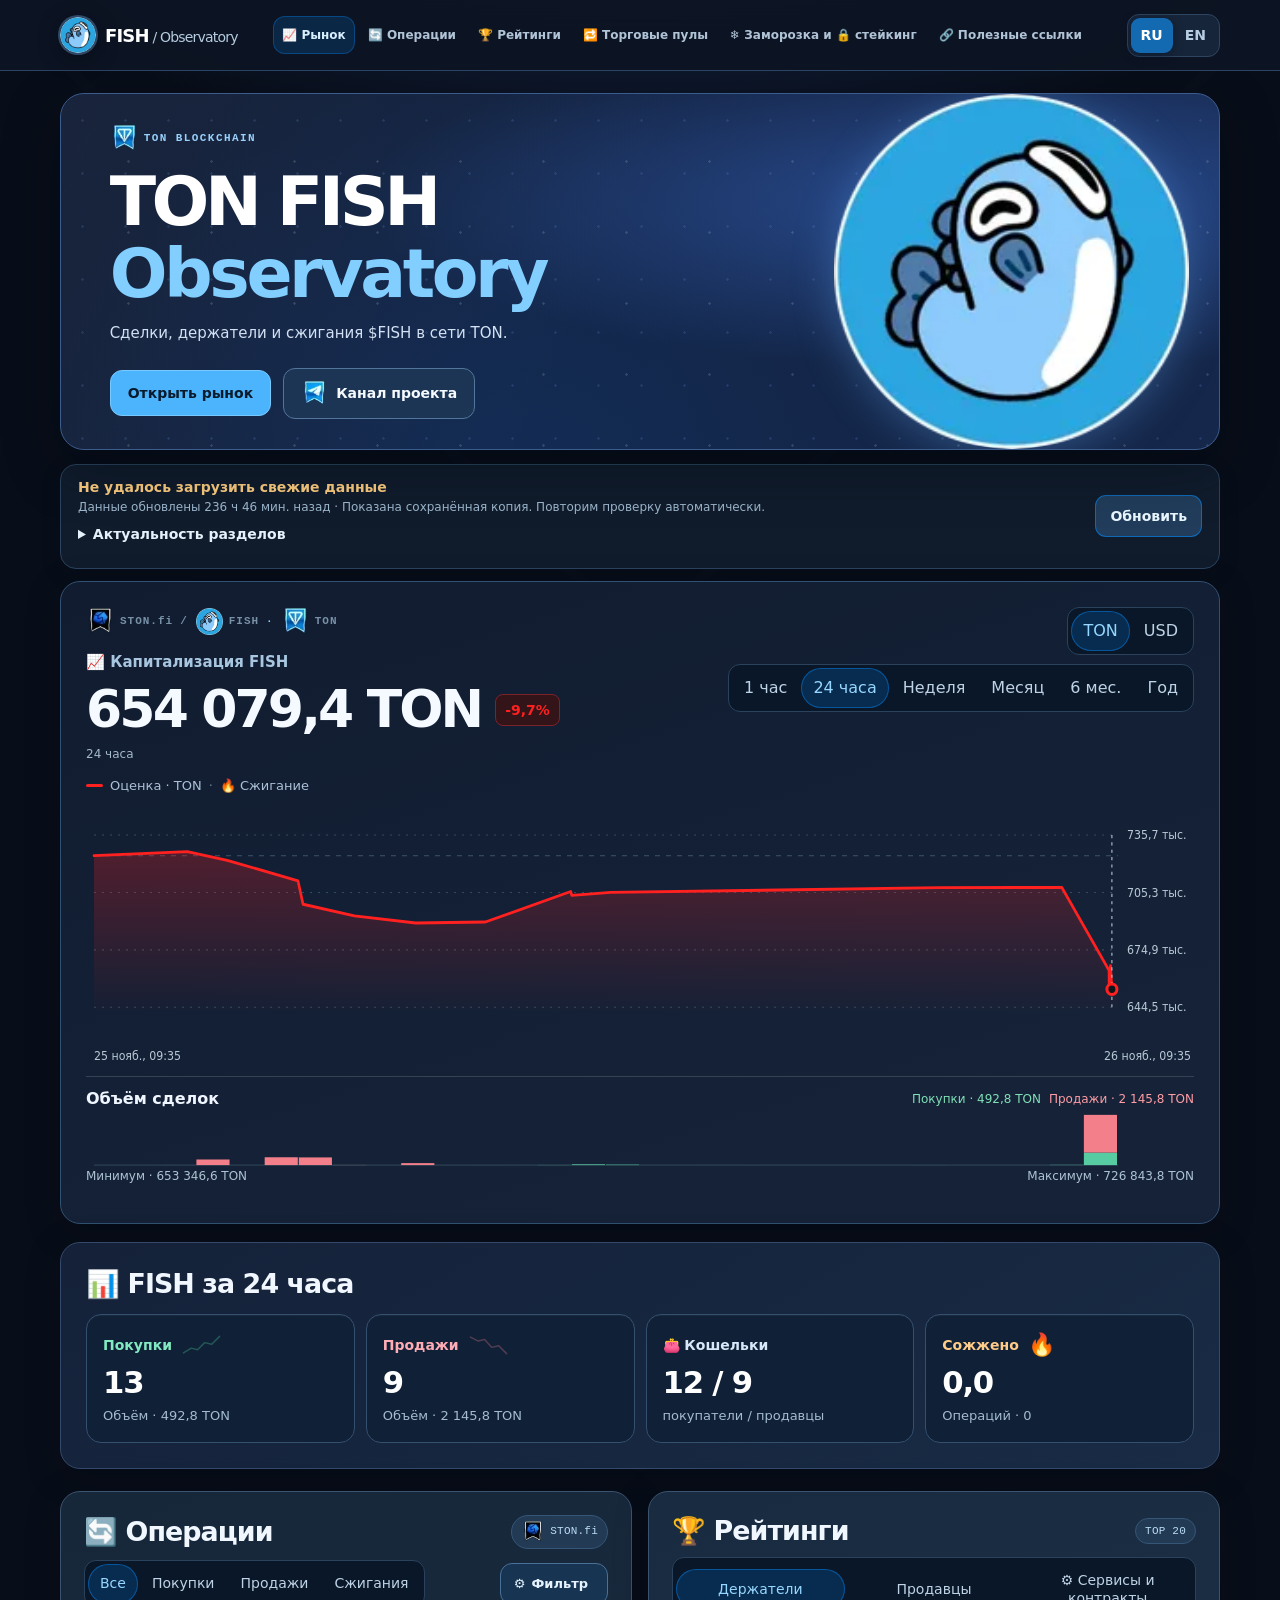
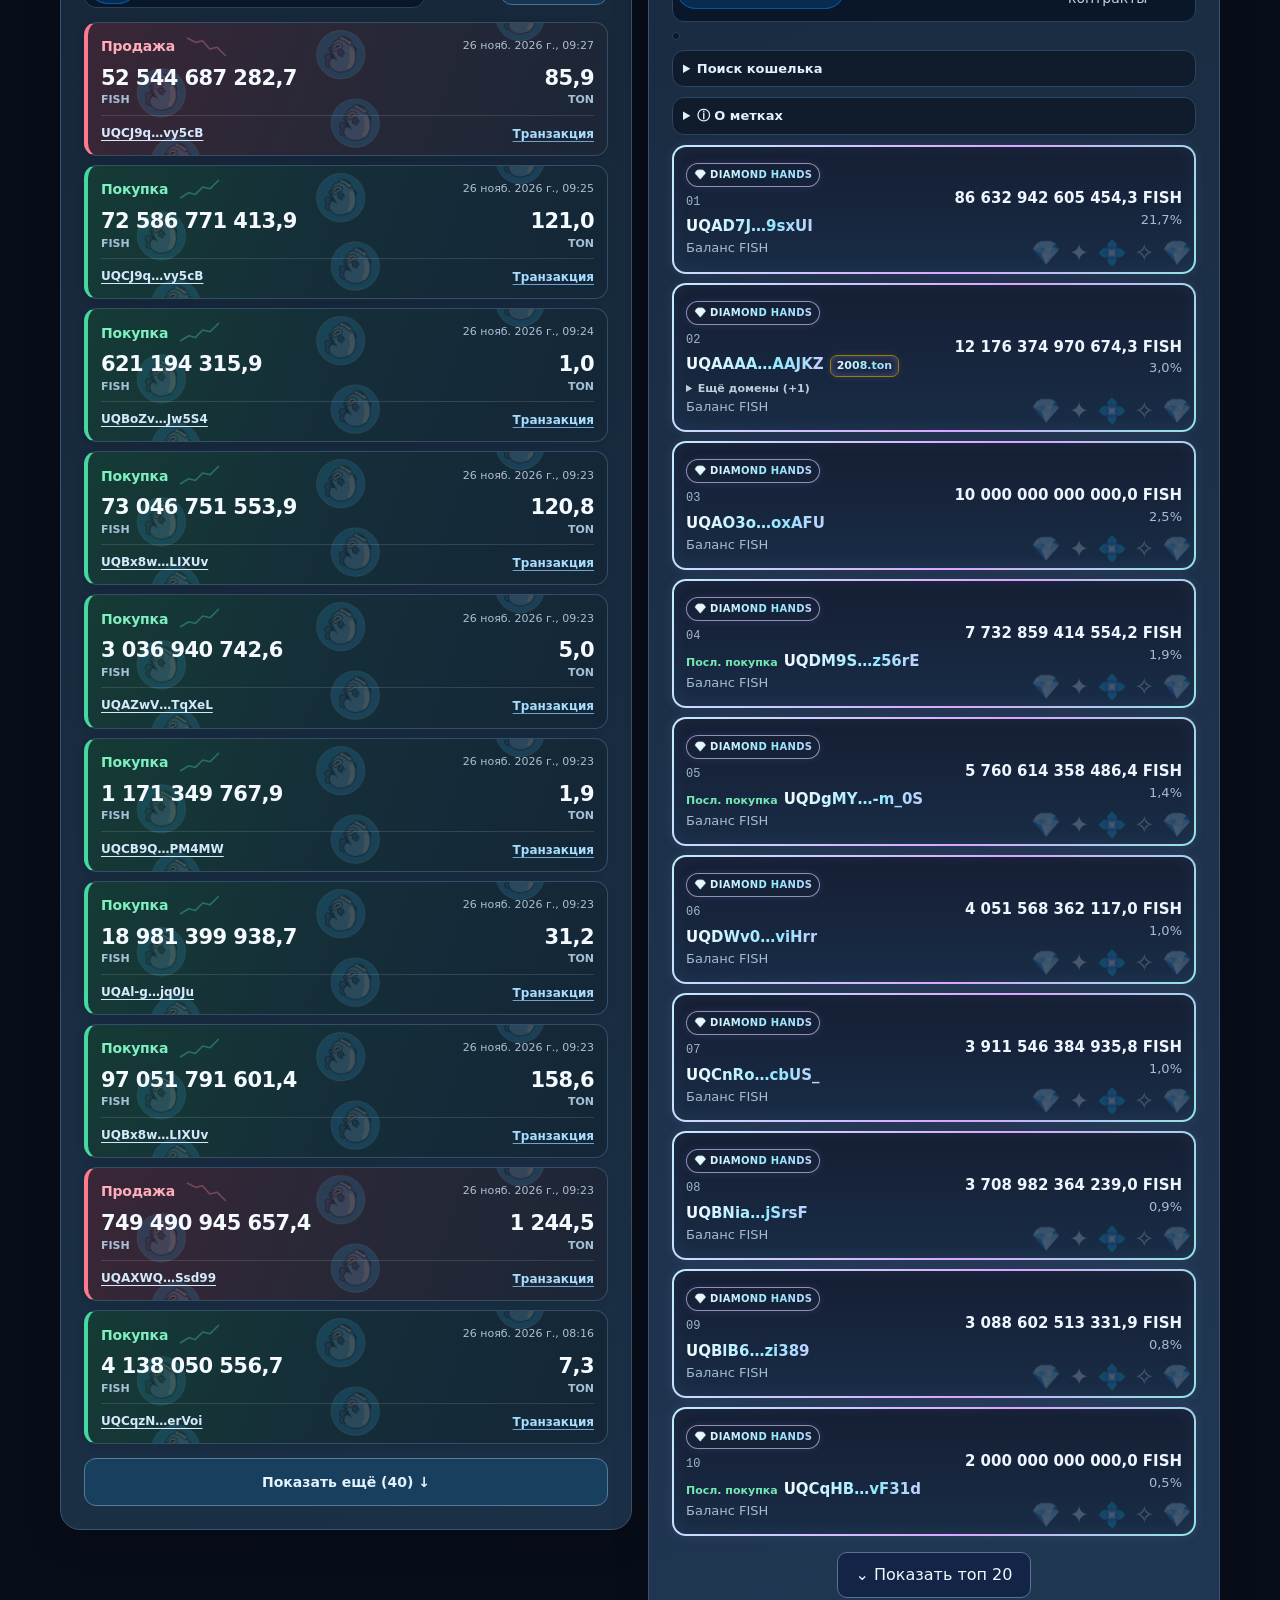
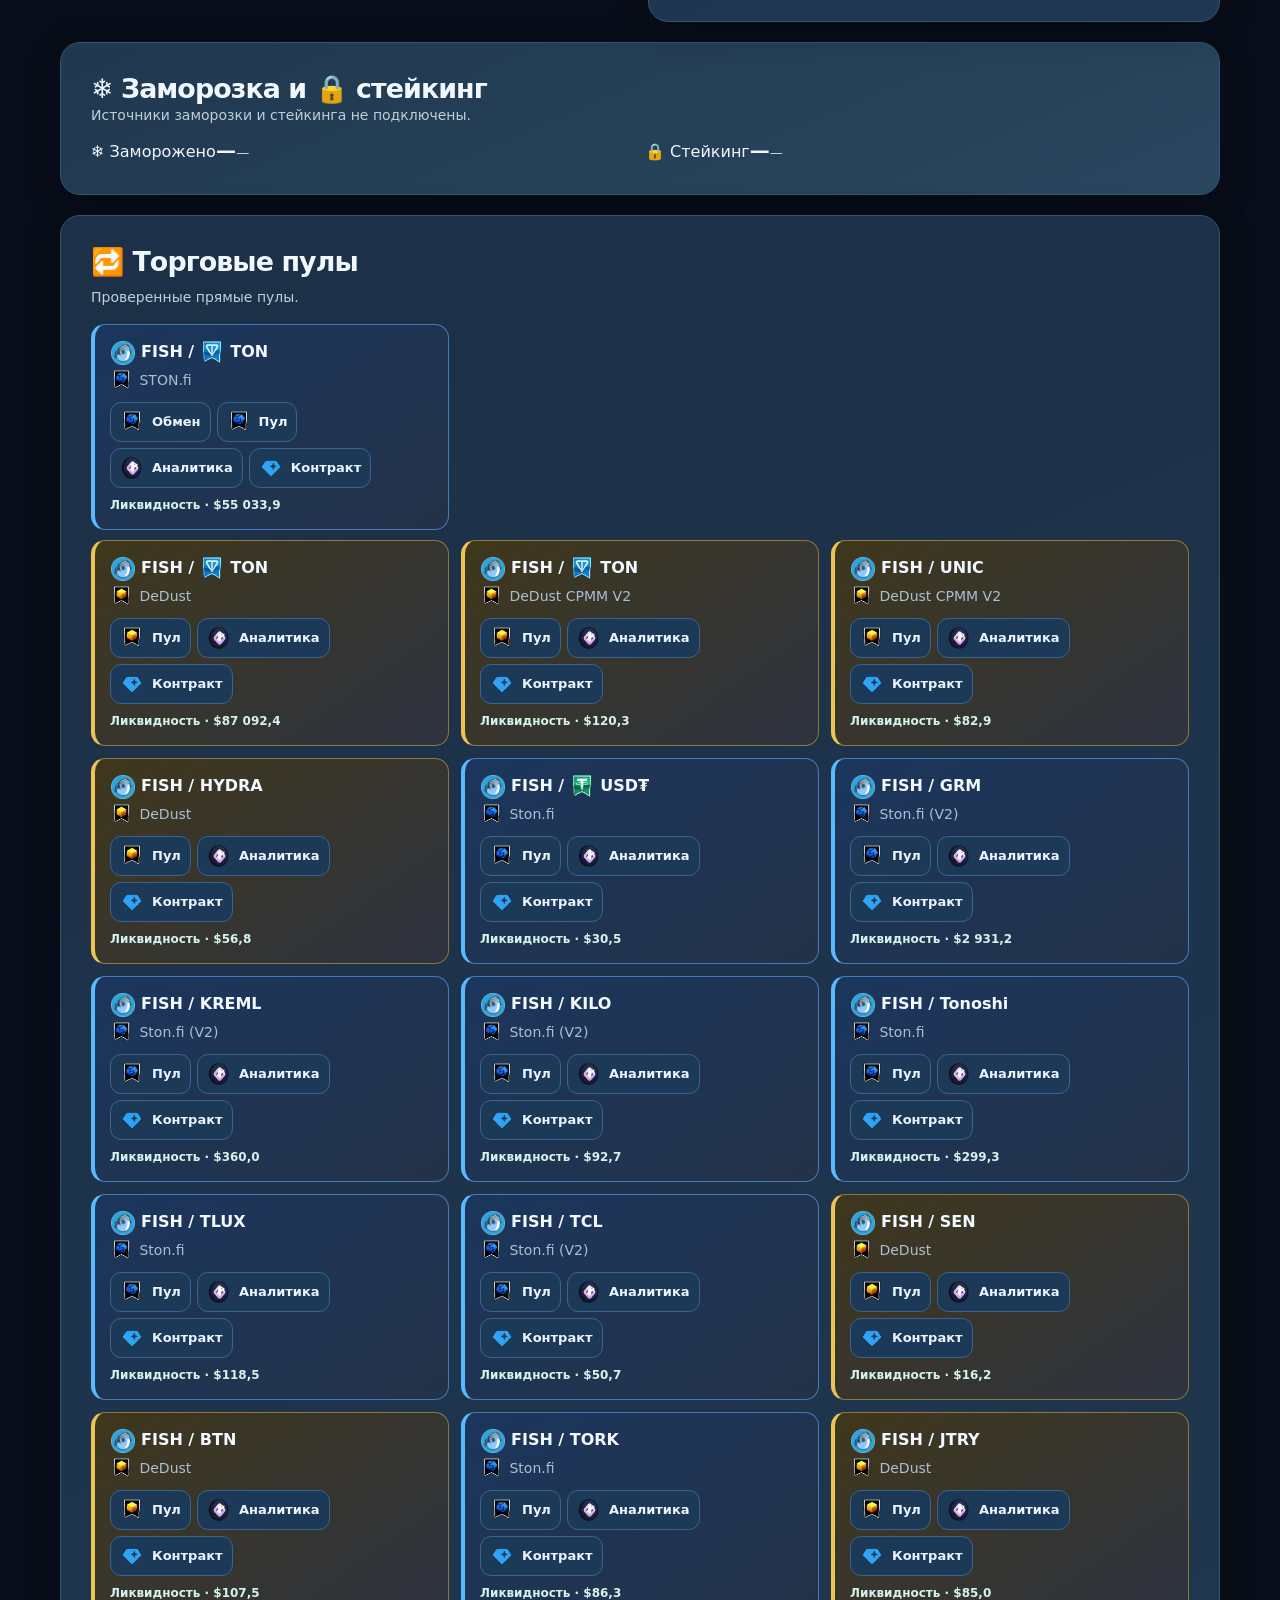
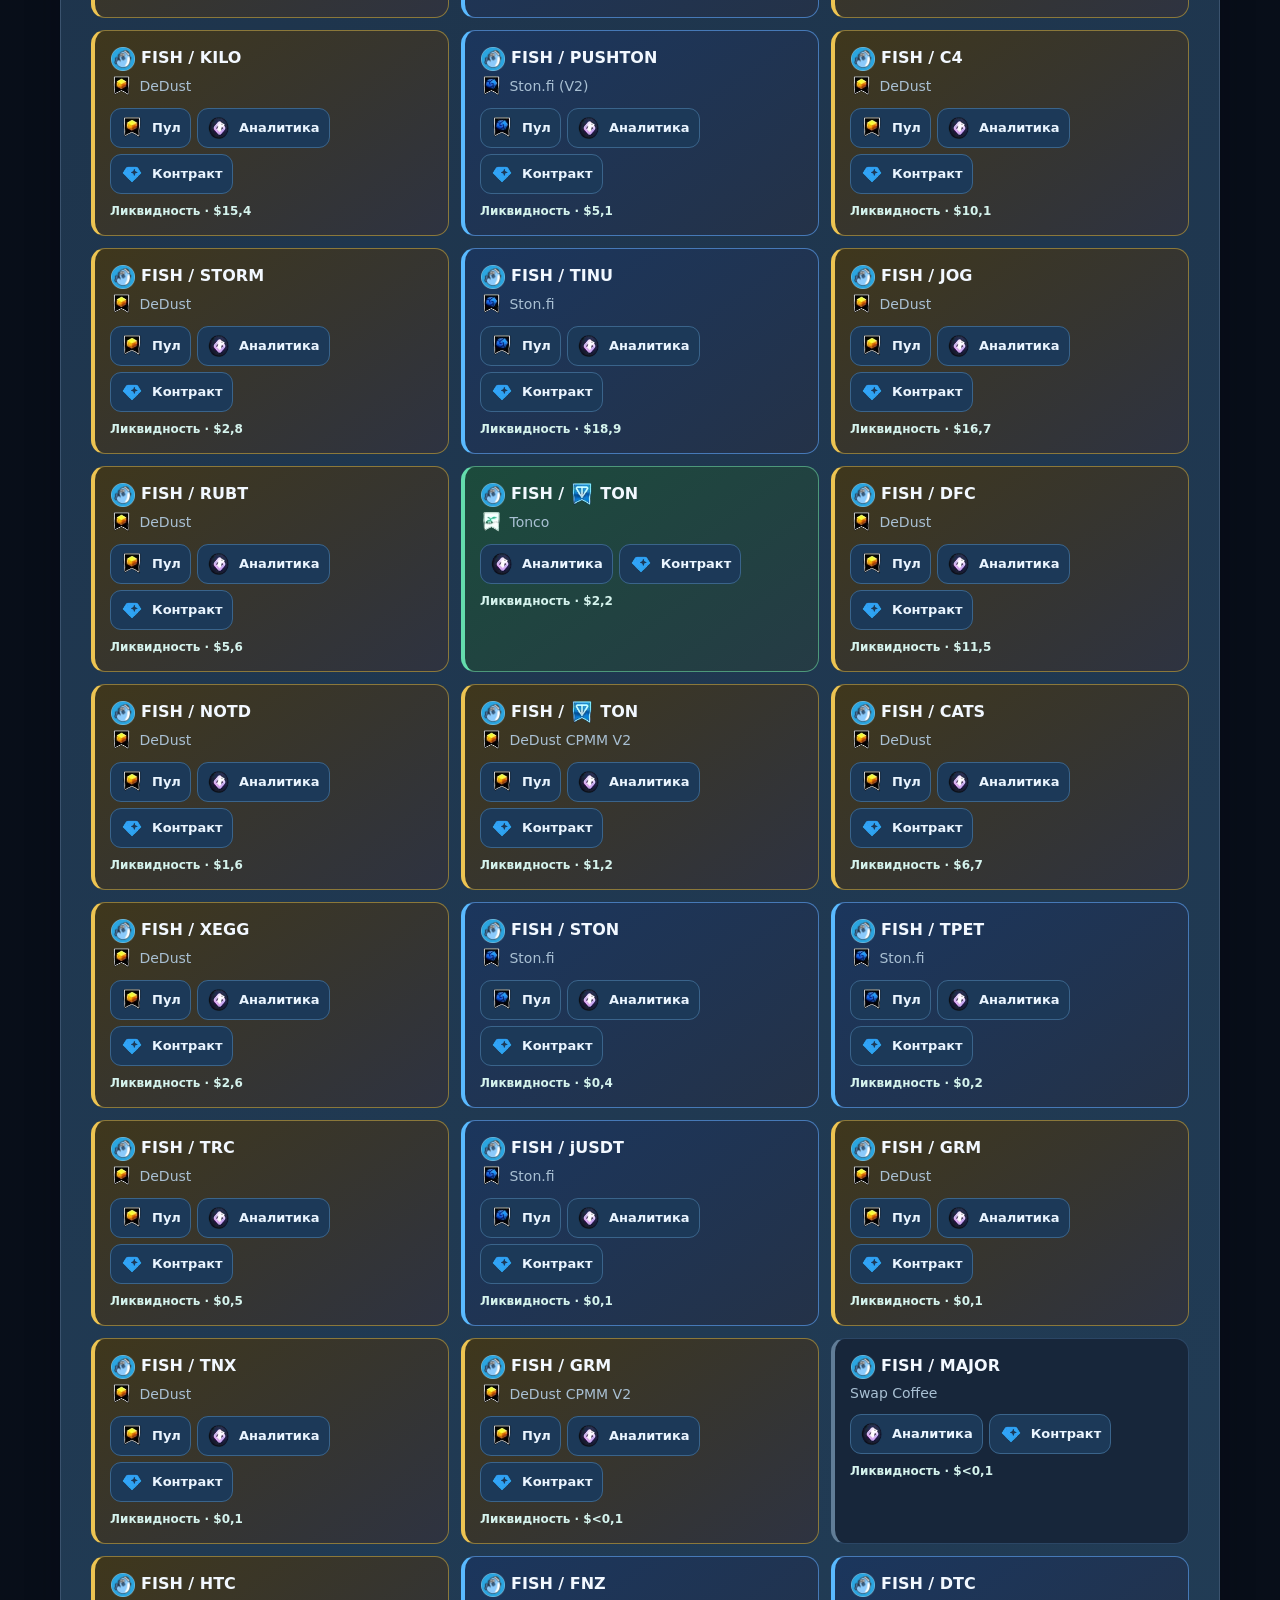
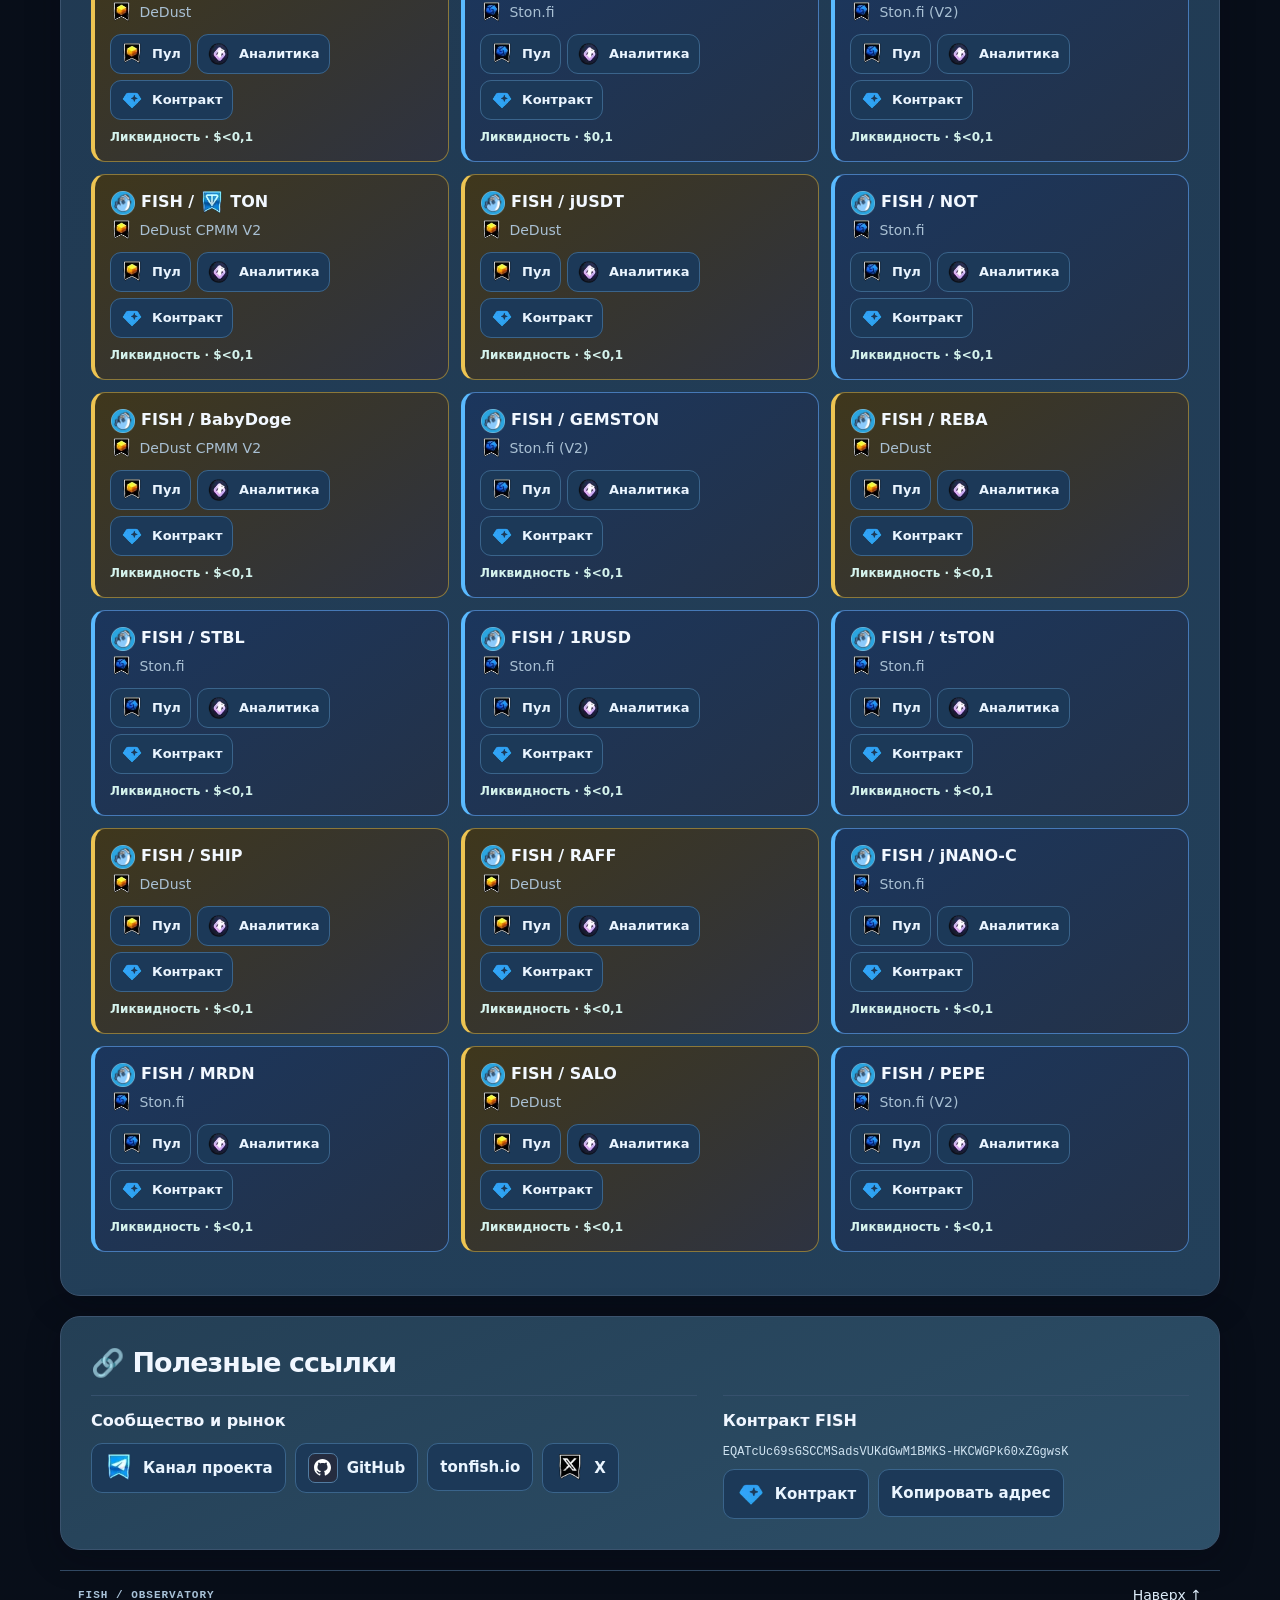
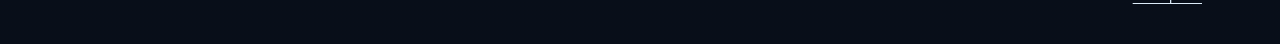
==== index.html @ e078487d "Refresh FISH snapshot" ====
<!doctype html>
<html lang="ru"><head>
<meta charset="utf-8"><meta name="viewport" content="width=device-width,initial-scale=1">
<meta name="theme-color" content="#070d21"><meta name="description" content="FISH Observatory — сделки STON.fi, держатели и подтверждённые сжигания FISH в сети TON.">
<title>TON FISH Observatory</title><style>:root{color-scheme:light;--ink:#101721;--muted:#536372;--paper:#f8fafc;--line:#cbd5df;--blue:#30a1f5;--link:#075d9b;--night:#090b0e;--graphite:#10151c;--green:#1e6b51;--red:#df0000;--orange:#975019;font:16px/1.5 system-ui,-apple-system,BlinkMacSystemFont,"Segoe UI",sans-serif;color:var(--ink);background:var(--night)}
*{box-sizing:border-box}
[hidden]{display:none!important}
html{scroll-behavior:smooth;scroll-padding-top:82px}
body{margin:0;background:var(--night)}
.wrap{width:min(1220px,calc(100% - 64px));margin-inline:auto}
h1,h2,h3,p{margin:0}
a{color:var(--link);text-underline-offset:3px}
a:hover{text-decoration:underline}
button{font:inherit;color:inherit;cursor:pointer}
a:focus-visible,button:focus-visible,summary:focus-visible,#plot svg:focus-visible{outline:3px solid #5692db;outline-offset:2px}
header{position:sticky;top:0;z-index:5;background:#090b0ef5;border-bottom:1px solid #283541;color:#f5f8fc}
.nav,.brand,nav,.langs,.tabs,.smallTabs,.introLinks,.eyebrow,.sectionHeading,.chartCaption,footer,.graphTop{display:flex;align-items:center}
.nav{min-height:65px;gap:20px;justify-content:space-between}
.brand{gap:9px;color:#fff;text-decoration:none}
.brand svg{width:36px;height:36px}
.brand strong{font-size:19px;letter-spacing:-.055em}
.brand span{font-weight:500;color:#c3cbd5}
.brand:hover{text-decoration:none}
nav{gap:5px}
nav a,.langs button{font-size:14px;font-weight:650}
nav a{color:#b4c0ce;padding:9px 11px;text-decoration:none;border-radius:8px}
nav a.on,nav a:hover{color:white;background:#203347;text-decoration:none}
.langs,.tabs,.smallTabs{background:#e5edf4;border-radius:10px;padding:3px;gap:2px;width:fit-content;max-width:100%;flex-wrap:wrap}
.langs button,.tabs button,.smallTabs button{border:none;padding:7px 10px;background:transparent;color:#364c61;border-radius:7px;line-height:1.35}
.langs .on,.tabs .on,.smallTabs .on{background:#114c79;color:white}
.hero{margin:20px 0 16px;position:relative;isolation:isolate;overflow:hidden;display:flex;align-items:center;min-height:192px;border-radius:20px;border:1px solid #293746;background:radial-gradient(ellipse at 88% 70%,#153650 0%,transparent 53%),#0b0d10;color:#fff}
.herotext{position:relative;z-index:1;padding:27px clamp(20px,3vw,44px);max-width:66%}
.eyebrow,.tag,footer>span{font-family:ui-monospace,Consolas,monospace;font-size:11px;font-weight:650;letter-spacing:.09em}
.eyebrow{gap:8px}
.eyebrow i{width:7px;height:7px;background:#468ec6;border-radius:50%}
.hero .eyebrow{color:#b9c9d9}
.hero .eyebrow i{background:var(--blue)}
h1{font-size:clamp(38px,4.6vw,68px);letter-spacing:-.07em;line-height:1.05;margin:7px 0 8px}
h1 em{font-family:Georgia,"Times New Roman",serif;font-weight:normal;letter-spacing:-.055em;color:#a1d6ff}
.hero p{color:#c9d5e1;font-size:15px}
.heroArt{position:absolute;inset:0 0 0 auto;width:41%;display:grid;align-items:center;pointer-events:none}
.heroArt svg{width:100%;height:100%;max-height:250px}
.introLinks{margin-top:17px;gap:10px}
.introLinks a,.more{border:1px solid #9daebf;border-radius:8px;padding:7px 12px;text-decoration:none;font-weight:650;font-size:14px}
.introLinks a{color:#f0f6ff;border-color:#536779}
.introLinks a:first-child{color:#081624;background:var(--blue);border-color:var(--blue)}
.introLinks a:hover,.more:hover{box-shadow:inset 0 0 0 1px currentColor}
.panel{background:var(--paper);border:1px solid var(--line);border-radius:17px;padding:clamp(16px,2vw,25px);min-width:0}
.graphTop,.sectionHeading,footer{justify-content:space-between;gap:12px}
.graphTop{align-items:flex-start}
.graph .eyebrow{color:#b6c8d9}
.graph .eyebrow span{color:#7891a7}
.graph h2{font-weight:550;color:var(--muted);font-size:16px;margin-top:12px}
.price{font-size:clamp(27px,3.2vw,44px);line-height:1.12;letter-spacing:-.05em;font-variant-numeric:tabular-nums;font-weight:730}
.chartCaption{font-size:13px;color:var(--muted);gap:7px;margin-top:13px}
.lineKey{width:17px;height:3px;border-radius:3px;background:var(--blue)}
.sep{color:#6f8196}
#plot{margin:6px 0;min-height:183px}
#plot svg{width:100%;height:183px;display:block;touch-action:pan-y}
#plot text{font:11px system-ui,sans-serif;fill:#b6c6d6}
.marker{cursor:pointer}
.marker:focus{outline:2px solid var(--orange)}
#readout{font-size:14px;font-variant-numeric:tabular-nums;min-height:24px;color:var(--ink)}
.note,.description,.resources p{font-size:14px;color:var(--muted);overflow-wrap:anywhere}
.note{font-size:12px}
.description{margin:8px 0}
.summary{margin:18px 0 22px}
.summary h2,.panel h2:not(.graph h2){font-size:clamp(20px,2.1vw,27px);letter-spacing:-.045em;line-height:1.2}
.summary .sectionHeading{margin-bottom:9px}
.tag{color:#3e5061;background:#e2ebf4;border-radius:20px;padding:4px 9px;white-space:nowrap;font-weight:500;letter-spacing:.02em}
#stats{display:grid;grid-template-columns:repeat(4,minmax(0,1fr));gap:10px}
.stat{background:var(--paper);border:1px solid var(--line);border-radius:13px;padding:13px 15px;min-width:0}
.stat b,.stat small,.stat span{display:block}
.stat b{font-size:clamp(20px,2.1vw,31px);line-height:1.3;font-variant-numeric:tabular-nums;overflow-wrap:anywhere;letter-spacing:-.04em}
.stat small{font-size:13px;color:var(--muted)}
.stat span{font-size:14px;font-weight:670}
.buy{color:var(--green)}
.sell{color:var(--red)}
.burn{color:var(--orange)}
.columns{display:grid;grid-template-columns:1fr 1fr;gap:16px;align-items:start}
.columns .tabs{margin:10px 0}
.columns .tabs button,.smallTabs button{font-size:14px}
.smallTabs:not(:empty){margin-bottom:8px}
#feedNote,#rankNote{margin-bottom:8px}
.row{display:grid;grid-template-columns:minmax(0,1fr) auto;gap:10px;border-top:1px solid #dce3eb;padding:10px 0;align-items:center}
.row>div{min-width:0}
.row>div:last-child{text-align:right}
.row b,.row small{display:block;font-variant-numeric:tabular-nums}
.row small{color:var(--muted);font-size:13px}
.row a{overflow-wrap:anywhere}
.row b{font-size:15px;line-height:1.45}
.row .badge{display:inline-block;padding:1px 6px;font-size:12px;border-radius:5px;margin-right:6px}
.badge.buy{background:#e0f3e8}
.badge.sell{background:var(--red);color:white}
.badge.burn{background:#ffead4}
.position{color:var(--muted);font:12px ui-monospace,monospace;margin-right:8px}
.empty{padding:16px 0;color:var(--muted)}
.more{background:#eaf1f7;color:#144b72}
.more[hidden]{display:none}
#more{margin-top:8px;width:100%}
.resources{margin:20px 0}
.resourcesGrid{display:grid;grid-template-columns:1.15fr 1.2fr 1fr;gap:24px;margin-top:16px}
.resources h3{font-size:16px;margin-bottom:6px}
.resourceList{display:flex;gap:8px 13px;flex-wrap:wrap}
.resourceList,.contract{margin-top:8px;font-size:14px}
.contract{display:block;overflow-wrap:anywhere;font-family:ui-monospace,monospace;margin-bottom:10px}
.resourcesGrid article{min-width:0}
summary{cursor:pointer;font-weight:600}
footer{padding:16px 0 25px}
footer a{font-size:14px}
@media(max-width:800px){.wrap{width:calc(100% - 28px)}
.nav{display:grid;grid-template-columns:1fr auto;gap:0;padding-top:6px}
.langs{grid-column:2;grid-row:1}
.brand{grid-column:1;grid-row:1}
nav{grid-column:1/-1;justify-content:space-between;gap:0}
nav a{padding:7px 5px;font-size:13px}
html{scroll-padding-top:98px}
.columns{grid-template-columns:1fr}
.heroArt{width:35%;opacity:.82}
.herotext{max-width:73%;padding:19px}
.hero{min-height:180px}
.graphTop{flex-wrap:wrap}
.resourcesGrid{grid-template-columns:1fr 1fr}

#stats{grid-template-columns:repeat(2,minmax(0,1fr))}}
@media(max-width:500px){.wrap{width:calc(100% - 20px)}
.hero{margin-top:10px}
.herotext{max-width:100%;padding:16px}
.heroArt{width:35%;inset:auto 0 0 auto;height:78px}
.hero p{max-width:96%;font-size:14px}
.introLinks{max-width:76%;gap:6px;flex-wrap:wrap}
.introLinks a{font-size:13px;padding:6px 8px}
.graphTop{gap:10px}
.tabs button{padding:6px 8px}
.stat{padding:10px}
.stat small{font-size:12px}
.row{gap:3px}
.row b{font-size:14px}
.row small{font-size:12px}
.resourcesGrid{grid-template-columns:1fr;gap:15px}
.resourcesGrid article+article{border-top:1px solid var(--line);padding-top:12px}}
@media(prefers-reduced-motion:reduce){html{scroll-behavior:auto}}

.walletLegend{font-size:13px;color:var(--muted);margin:4px 0}
.walletIdentity{display:inline-flex;align-items:baseline;flex-wrap:wrap;gap:2px 6px;max-width:100%;vertical-align:baseline}
.row .walletAddress{font-weight:700;text-decoration:underline;text-decoration-thickness:1px;text-underline-offset:3px}
.row .walletAddress.buy,.walletRole.buy{color:#126042}
.row .walletAddress.sell,.walletRole.sell{color:#df0000}
.row .walletAddress.burn,.walletRole.burn{color:#874305}
.row .walletAddress.neutral{color:#51615c}
.walletRole{font-size:11px;font-weight:600}
:is(.row,.walletResult) .domainBadge{font:600 11px/1.4 system-ui,sans-serif;letter-spacing:0;padding:2px 6px;border-radius:5px;overflow-wrap:anywhere;max-width:100%;display:inline-block}
.domainBadge.digits{color:#482e00;background:linear-gradient(110deg,#ffcc00 12%,#ffe173 34%,#fff9c0 46%,#ffd700 57%,#efb000 84%);background-size:220% 100%;border:1px solid #a37b00;animation:projectGold 4s ease-in-out infinite alternate}
details.domainDetails{display:inline-block;border:0;padding:0;font-size:12px;font-weight:500;width:100%}
details.domainDetails summary{color:var(--muted);font-size:11px}
#rank .position{vertical-align:top}
.onlyBadges{display:flex;align-items:center;gap:7px;font-size:13px;font-weight:600;margin:4px 0 7px;cursor:pointer}
.onlyBadges input{width:16px;height:16px;accent-color:var(--link)}


@keyframes projectGold{from{background-position:0% 50%}
to{background-position:100% 50%}}
@media(prefers-reduced-motion:reduce){.domainBadge.digits{animation:none}}
footer>span{color:#f5f8ff}
footer a{color:#dcebf8}
.price{overflow-wrap:break-word}

/* Make the chart and header dark; financial rows retain their semantic colours. */
.langs,.graph .tabs{background:#202a35}
.langs button,.graph .tabs button{color:#c3cfdb}
.langs .on,.graph .tabs .on{background:var(--blue);color:#071421}
.graph{--ink:#f5f8fc;--muted:#b2c0cd;color:var(--ink);background:var(--graphite);border-color:#283747}
.graph #readout a{color:#86caff}
.graph #plot svg{height:205px}
.brand:hover,.introLinks a:hover{color:#fff}
.introLinks a:first-child:hover{color:#081624}

.wrap{width:min(1180px,calc(100% - 88px))}
.hero{background:linear-gradient(165deg,#080a0d 22%,#10151c 100%)}
.graph,.summary{background:linear-gradient(180deg,#10151c,#152332);border:1px solid #374b5b}
.summary{background:linear-gradient(180deg,#152332,#172b3c);padding:clamp(16px,2vw,25px);border-radius:17px;color:#f4f8ff}
.summary .sectionHeading{margin-bottom:14px}
.stat{background:linear-gradient(145deg,#131d28,#1e3041);border:1px solid #3d5363}
.stat small{color:#b9c8d5}
.stat span.buy,.stat span.sell,.stat span.burn{display:inline-block;border-radius:5px;background:linear-gradient(120deg,#d8e5eb,#c1d4df);padding:1px 6px}
.columns .panel,.resources{--ink:#f3f7fc;--muted:#c1cedb;--link:#a6daff;--line:#435a6a;color:var(--ink);border-color:#3b5264}
.columns .panel{background:linear-gradient(180deg,#172b3c,#1a3b51)}
.columns .tabs,.columns .smallTabs{background:#0e1c29}
.columns .tabs button,.columns .smallTabs button{color:#cbd9e7}
.columns .tabs .on,.columns .smallTabs .on{background:#265a7d;color:#fff}
.row{border-color:#435666}
.position{color:#c1cedb}
.tag{background:#233f54;color:#d1e6f6}
.row .walletIdentity{background:linear-gradient(125deg,#d8e5eb,#c1d4df);border-radius:7px;padding:3px 6px}
.domainDetails summary{color:#354d62!important}
.domainDetails span{color:#223847}
#more,.resourceList>a,.resourceList>button{color:#f3f8ff;background:#15496b;border:1px solid #6289a3}
.resources{background:linear-gradient(180deg,#1a3b51,#20475e);padding:clamp(18px,2.5vw,30px)}
.resourcesGrid{grid-template-columns:1.3fr 1fr;gap:clamp(14px,2vw,26px)}
.resourcesGrid article{border-top:1px solid #7190a3;padding-top:13px}
.resources h3{margin-bottom:10px}
.resourceList{display:grid;grid-template-columns:1fr;gap:7px}
.resourceList>a,.resourceList>button{display:flex;align-items:center;justify-content:space-between;gap:6px;min-height:42px;padding:8px 12px;border-radius:7px;text-align:left;font:650 14px/1.35 system-ui,sans-serif;text-decoration:none;cursor:pointer}
.resourceList>a:hover,.resourceList>button:hover,#more:hover{background:#1b5c82;border-color:#aedfff}
.resources .contract{color:#d1e4f2;margin:6px 0;word-break:break-all}
footer{background:#090c10;border-top:1px solid #405362;padding:14px 18px;margin-bottom:14px;border-radius:8px}
@media(min-width:1000px){.resourcesGrid article:first-child .resourceList{grid-template-columns:repeat(2,minmax(0,1fr))}}
@media(max-width:800px){.wrap{width:calc(100% - 34px)}.resourcesGrid{grid-template-columns:1fr 1fr}}
@media(max-width:500px){.wrap{width:calc(100% - 22px)}.resourcesGrid{grid-template-columns:1fr}.resourcesGrid article+article{border-color:#7190a3}}

/* Draw external-link arrows without relying on a font glyph. */
.resourceList>a::after,.introLinks a[href^="https:"]::after,.row a:not(.walletAddress)::after{content:"";display:inline-block;width:8px;height:8px;flex-shrink:0;margin-left:6px;border-top:1.5px solid currentColor;border-right:1.5px solid currentColor;background:linear-gradient(135deg,transparent 43%,currentColor 46%,currentColor 54%,transparent 57%);vertical-align:1px}

.syncBar{display:flex;align-items:center;justify-content:space-between;gap:14px;margin:0 0 12px;padding:12px 18px;background:#101b27;border:1px solid #374b5b;border-radius:12px;color:#e5f1fb}
.syncBar>div{min-width:0}.syncBar p{font-size:14px;font-weight:650}.syncBar small{display:block;color:#b9c8d5;font-size:12px;overflow-wrap:anywhere}.syncBar .syncWarning{color:#ffcf80}
#refreshData{flex-shrink:0;min-height:42px;padding:8px 14px;border:1px solid #6289a3;border-radius:7px;background:#15496b;color:#f3f8ff;font-weight:650;font-size:14px}#refreshData:hover{background:#1b5c82}#refreshData:disabled{opacity:.65;cursor:wait}
@media(max-width:400px){.syncBar{align-items:flex-start;flex-wrap:wrap;padding:12px 14px}.syncBar>div{flex:1 1 175px}}

/* Market cap: native-currency valuation, with an explicit estimation note. */
.graph .price{font-size:clamp(32px,4.2vw,52px);letter-spacing:-.055em;line-height:1.15}
.graph h2{font-size:15px;margin-top:12px;margin-bottom:7px}
.capHeadline{display:flex;align-items:center;gap:14px;flex-wrap:wrap}
.capChange{font:700 14px/1.3 system-ui,sans-serif;padding:6px 9px;border-radius:8px;font-variant-numeric:tabular-nums;white-space:nowrap}
.capChange:empty{display:none}.capPositive{color:#54edb6;background:#133c32;border:1px solid #24634e}.capNegative{color:#ff2020;background:#321419;border:1px solid #7a242a}
#capPeriod{margin-top:5px;color:#a4b9cb}.graph #plot{min-height:250px;margin:18px 0 8px}.graph #plot svg{height:250px}
.graph #plot text{font:11px system-ui,sans-serif;fill:#b8c9d6}
.capRange{display:flex;justify-content:space-between;gap:8px;flex-wrap:wrap;color:#adc3d3;font-size:12px;font-variant-numeric:tabular-nums;margin:0 0 13px}
.graph #readout{background:#0b1723;border:1px solid #2b4354;padding:10px 12px;border-radius:9px;min-height:43px;font-size:13px;margin-bottom:9px}
.capMethod{font-size:11px;line-height:1.5;color:#9db3c4;border-top:1px solid #2b4354;padding-top:10px;margin-top:10px;max-width:850px}
.graph .chartCaption .lineKey{background:var(--chart-colour,#38dda0)}
@media(max-width:500px){.graph .price{font-size:34px}.capHeadline{gap:8px}.graph .graphTop{gap:15px}.graph .tabs{width:100%;justify-content:space-between}.graph .tabs button{padding:8px 6px;font-size:12px}.graph #plot svg{height:240px}.graph #plot{min-height:240px}.graph #readout{font-size:12px}.capMethod{font-size:11px}}
@media(max-width:360px){.graph .tabs{display:grid;grid-template-columns:repeat(3,minmax(0,1fr));gap:3px}.graph .tabs button{width:100%}}

:root{--blue:#75ccff;--project-art:url("[data-uri]");--night:#070d21}
body{background:radial-gradient(ellipse at 78% 0%,#24347b 0%,#111c49 28%,transparent 55%),#070d21}
header{background:#0a1129f5;border-color:#324576}
.brandMark{width:36px;height:36px;border-radius:50%;background:var(--project-art) center/cover}
.hero{min-height:268px;border-color:#435b9c;background:radial-gradient(ellipse at 78% 50%,#2b4696 0%,#182860 34%,transparent 68%),linear-gradient(112deg,#0d1639,#111c49)}
.hero::before{content:"";position:absolute;inset:0;background-image:radial-gradient(circle,#7eaeff 1px,transparent 1.5px),radial-gradient(circle,#eff7ff 1px,transparent 1.5px);background-size:43px 53px,83px 71px;background-position:0 0,26px 32px;opacity:.24;pointer-events:none}
.heroArt{width:40%;height:100%;background:var(--project-art) center / auto 88% no-repeat;filter:drop-shadow(0 0 20px #60b5ff60);border-radius:50%}
.hero h1 em{color:#89ceff}
.graph{background:linear-gradient(180deg,#101936,#151f43);border-color:#394b80}
.summary{background:linear-gradient(180deg,#182649,#202d55);border-color:#435480}
.columns .panel{background:linear-gradient(180deg,#192847,#1e3659)}
.resources{background:linear-gradient(180deg,#192b4b,#1b345a)}
.graphControls{display:grid;gap:10px;justify-items:end;min-width:0}
.row.trade-buy{border-left:3px solid #4cce9f;padding-left:8px;background:#14564832}
.row.trade-sell{border-left:3px solid #fb6b76;padding-left:8px;background:#7c223532}
.row.trade-burn{border-left:3px solid #e7ae57;padding-left:8px}
@media(max-width:800px){.graphControls{justify-items:start}}
@media(max-width:590px){
 .hero{min-height:210px}.heroArt{width:32%;height:auto;inset:12px 12px auto auto;aspect-ratio:1;opacity:1;background-size:contain}
 .herotext{max-width:76%}.hero h1{font-size:clamp(32px,7.5vw,47px)}.hero h1 em{display:block}
 .hero p{max-width:100%}.introLinks{max-width:100%}.graphControls{width:100%}.graph #currency{display:flex;width:auto}
}

#activity,#wallets,#pools{background:#141b27;border-color:#303a4a}
#activity .row,#wallets .row{background:transparent;border-color:#303a4a;border-left:0;padding-left:0}
#activity .row .walletIdentity,#wallets .row .walletIdentity{background:none;padding:0;column-gap:6px;row-gap:4px}
.columns .walletIdentity .walletAddress{background:none;padding:0}
.columns .row .walletAddress{color:#d6e2f0}
.columns .walletRole.buy,.columns .badge.buy{color:#85e6bc;background:none}
.columns .walletRole.sell,.columns .badge.sell{color:#ff9a9f;background:none}
.columns .walletRole.burn,.columns .badge.burn{color:#f1bd7d;background:none}
.columns .domainDetails summary,.columns .domainDetails span{color:#becbd9!important}
.columns :is(.row,.walletResult) .projectBadges{display:flex;flex-wrap:wrap;gap:5px;width:100%;align-items:center}
.columns :is(.row,.walletResult) .projectBadge{--badge-edge:#53627b;display:inline-flex;align-items:center;gap:4px;padding:2px 6px;border:1px solid var(--badge-edge);border-radius:6px;background:#202939;text-decoration:none;color:#eaf1fb;font:650 11px/1.35 system-ui,sans-serif;min-height:26px;max-width:100%}
.columns :is(.row,.walletResult) .projectBadge:hover{text-decoration:underline}
.columns :is(.row,.walletResult) .projectBadge::after{display:none}
.projectBadge img{display:block;width:18px;height:18px;object-fit:contain;border-radius:3px}
.columns :is(.row,.walletResult) .projectBadge.staking{padding-inline:4px;--badge-edge:#6c93cb}
.columns :is(.row,.walletResult) .projectBadge.vnuk{--badge-edge:#8f606f;color:#ffc8d4}
.columns :is(.row,.walletResult) .projectBadge.author{border-color:transparent;background:linear-gradient(#202939,#202939) padding-box,linear-gradient(105deg,#508eff,#dce5ee,#508eff) border-box;background-size:100% 100%,200% 100%;animation:projectBadgeGlow 5s ease-in-out infinite alternate}
.columns :is(.row,.walletResult) .projectBadge.joystick{--badge-edge:#9164ac}
.columns :is(.row,.walletResult) .projectBadge.phoenix{--badge-edge:#a86a36}
.projectBadge.joystick span,.projectBadge.phoenix span{background:linear-gradient(90deg,var(--badge-color),#ffe182,var(--badge-color));background-size:210% 100%;background-clip:text;color:transparent;animation:projectBadgeGlow 5s ease-in-out infinite alternate}
.projectBadge.joystick{--badge-color:#e3a6ff}
.projectBadge.phoenix{--badge-color:#ff9862}
@keyframes projectBadgeGlow{to{background-position:100% 0}}
@media(prefers-reduced-motion:reduce){.columns :is(.row,.walletResult) .projectBadge.author,.projectBadge.joystick span,.projectBadge.phoenix span{animation:none}}
#pools [lang="en"],html[lang="en"] #pools [lang="ru"]{display:none}
html[lang="en"] #pools [lang="en"]{display:inline}
#pools .poolIntro{margin:8px 0 16px}
#pools .poolGrid{display:grid;grid-template-columns:repeat(3,minmax(0,1fr));gap:10px}
#pools .poolCard{min-width:0;background:#1c2636;border:1px solid #39475b;border-radius:10px;padding:12px}
#pools .poolCard h3{margin:0 0 3px}
#pools .poolCard p{margin:0}
#pools .poolActions{display:flex;flex-wrap:wrap;gap:6px;margin-top:10px}
#pools .poolActions a{display:inline-flex;align-items:center;min-height:38px;padding:5px 9px;color:#edf5ff;background:#22344c;border:1px solid #586d88;border-radius:7px;font-size:13px;font-weight:650;text-decoration:none}
#pools .poolActions a:hover{background:#304963;text-decoration:underline}
#pools .poolRoute,#pools .poolTiny{margin-top:16px;padding-top:13px;border-top:1px solid #39475b}
#pools #discoveredPools{margin-top:10px}
#pools .poolCard .poolLiquidity{margin-top:8px;font-size:12px;overflow-wrap:anywhere}
#pools .poolCard h3{overflow-wrap:anywhere}
#pools .poolRoute h3{margin:0 0 4px}
#pools .poolRoute .poolCard{margin-top:9px;max-width:440px}
#pools .poolTiny .poolGrid{margin-top:10px}
#pools .poolSources{margin-top:13px;font-size:12px}
@media(max-width:800px){#pools .poolGrid{grid-template-columns:repeat(2,minmax(0,1fr))}}
@media(max-width:500px){#pools .poolGrid{grid-template-columns:minmax(0,1fr)}}

.columns :is(.row,.walletResult) .projectBadge.og{border-color:#a887c2;background:#222033}
.columns :is(.row,.walletResult) .projectBadge.fragmentNumber{--badge-edge:#cc7cdb;background:#78348b;color:#fff;font-weight:800;white-space:nowrap}
.projectBadge.og span{background:linear-gradient(90deg,#cbff69,#f3a5ff,#cbff69);background-size:210% 100%;background-clip:text;color:transparent;animation:projectBadgeGlow 4s ease-in-out infinite alternate;font-weight:800}
.columns :is(.row,.walletResult) .projectBadge.burner{border-color:#966237;padding-inline:4px}
.columns :is(.row,.walletResult) .projectBadge.blueNft{border-color:#3881a9;padding-inline:4px}
.operationRow .opMobile,.operationRow .opToggle{display:none}
#feed .operationRow .opDesktop a{display:inline-block}
@media(prefers-reduced-motion:reduce){.projectBadge.og span{animation:none}}
@media(max-width:640px){
 #feed .operationRow{grid-template-columns:minmax(0,1fr) minmax(0,auto) 28px;align-items:start;column-gap:4px;padding:8px 0}
 #feed .operationRow .opDesktop{display:none}
 #feed .operationRow>div:nth-child(2){align-self:start}
 #feed .operationRow .opMobile:not([hidden]){display:block;grid-column:1/-1;text-align:left;padding:2px 0 4px}
 #feed .operationRow .opToggle{display:grid;place-items:center;width:28px;min-height:32px;padding:0;background:none;border:0;color:#b8d3ec;cursor:pointer}
 .opToggle span{width:7px;height:7px;border-right:2px solid;border-bottom:2px solid;transform:rotate(45deg)}
 .opToggle[aria-expanded="true"] span{transform:rotate(225deg)}
}

body{background:linear-gradient(#070b16bb,#070b16cf),url("[data-uri]") center top/cover fixed,#070b16}
.supplyGrid{display:grid;grid-template-columns:repeat(2,minmax(0,1fr));gap:10px;margin-top:12px}
.supplyGrid a{display:grid;gap:4px;padding:12px;border:1px solid #39475b;border-radius:10px;background:#1c2636;text-decoration:none;min-width:0}
.supplyGrid a:hover{border-color:#7db5e6}
.supplyGrid strong{font-size:clamp(1rem,3vw,1.35rem);color:#eef5ff;overflow-wrap:anywhere}
.supplyGrid small{color:#afbfce}
@media(max-width:440px){.supplyGrid{grid-template-columns:1fr}body{background-attachment:scroll;background-size:auto,auto 1100px}}

.volumeBlock{margin-top:12px;border-top:1px solid #344353;padding-top:10px}
.volumeHeading,.volumeKeys,.tradeSize,.walletSearchForm{display:flex;align-items:center;gap:8px;flex-wrap:wrap}
.volumeHeading{justify-content:space-between}
.volumeKeys,.tradeSize{font-size:12px}
.volumeKeys span:first-child,.rankMove.gained{color:#80e0b6}
.volumeKeys span:last-child,.rankMove.lost{color:#ff9da4}
#tradeVolume svg{display:block;width:100%;height:56px}
.tradeSize{margin:8px 0;color:#bdcbd8}
.tradeSize label{display:inline-flex;align-items:center;gap:6px}
.tradeSize input[type=number],.walletSearchForm input{min-width:0;border:1px solid #53637a;border-radius:7px;background:#161f2b;color:#eaf1fb;padding:6px 8px;font:inherit}
.tradeSize input[type=number]{width:6em}
#rank .position,.walletResult .position{display:inline-flex;align-items:baseline;gap:4px}
.rankMove{font-size:10px;white-space:nowrap}
.walletSearch,.badgeLegend{margin:10px 0;border:1px solid #39475b;border-radius:8px;padding:8px 10px}
.walletSearch summary,.badgeLegend summary{cursor:pointer;color:#d6e2f0;font-size:13px;font-weight:650}
.walletSearchForm{margin-top:9px}
.walletSearchForm input{flex:1 1 145px}
.walletSearchForm button{padding:6px 9px;border:1px solid #52637b;border-radius:7px;background:#243249;color:#eaf1fb;cursor:pointer}
.walletResult{margin-top:9px;overflow-wrap:anywhere}
.walletResult h3,.walletResult h4,.walletResult p{margin:6px 0}
.walletResult ul,.badgeLegend dl{padding-left:0;margin:8px 0 0;font-size:12px}
.walletResult li{margin-left:15px;padding-top:3px}
.badgeLegend dl{display:grid;grid-template-columns:auto 1fr;gap:5px 8px}
.badgeLegend dd{margin:0;color:#bdcbd8}
.columns .projectBadge.arni,.columns .projectBadge.napiwas{border-color:#927fa2}
.columns .projectBadge.arni span,.columns .projectBadge.napiwas .badgeLabel{
 background:linear-gradient(90deg,#70e1dd,#c4b4ff,#ffab94,#ffe39a,#70e1dd);
 background-size:225% 100%;background-clip:text;color:transparent;
 animation:projectBadgeGlow 4.3s ease-in-out infinite alternate
}
.projectBadge .beerIcon{position:relative;display:inline-block;flex:0 0 18px;width:18px;height:18px}
.beerIcon::before,.beerIcon::after{content:"";position:absolute}
.beerIcon::before{left:2px;top:2px;width:10px;height:15px;border:1px solid #ffde99;border-radius:3px 3px 4px 4px;background:linear-gradient(#fff4dc 0 28%,#ffce56 29%,#e4932c 83%,#b36121)}
.beerIcon::after{left:12px;top:6px;width:5px;height:8px;border:2px solid #ffde99;border-left:0;border-radius:0 4px 4px 0}
@media(prefers-reduced-motion:reduce){.columns .projectBadge.arni span,.columns .projectBadge.napiwas .badgeLabel{animation:none}}

.projectBadges .domainDetails{width:auto;max-width:100%;overflow-wrap:anywhere}

/* PX / Telegram-inspired Observatory — design layer v1.
   No remote fonts, frameworks, images or runtime dependencies.
   Loaded AFTER the existing stylesheet. Keeps data/JS functionality intact. */
:root{
  color-scheme:dark;
  --tg-bg:#090e18;--tg-surface:#121b2a;--tg-surface2:#192639;
  --tg-elevated:#20344b;--tg-line:#2a405a;--tg-blue:#55b9ff;
  --tg-blue-strong:#258fea;--tg-text:#f0f6ff;--tg-muted:#a6bdd2;
  --tg-green:#51dcaa;--tg-red:#ff8696;--tg-gold:#f3c66f;
  --night:var(--tg-bg);--paper:var(--tg-surface);--ink:var(--tg-text);
  --muted:var(--tg-muted);--line:var(--tg-line);--blue:var(--tg-blue);
  --link:#91d8ff;--green:var(--tg-green);--red:var(--tg-red);
  font-family:system-ui,-apple-system,BlinkMacSystemFont,"Segoe UI",sans-serif;
  font-optical-sizing:auto;
}
html{scroll-padding-top:100px}
body{
  color:var(--tg-text);
  background:radial-gradient(ellipse 80% 420px at 50% -150px,#1b315e 0%,transparent 72%),
    linear-gradient(#080e19e8,#080e19f1),url("[data-uri]") center top/cover fixed,#090e18;
}
.wrap{width:min(1160px,calc(100% - 40px))}
a{color:var(--link)}
button,input{font-family:inherit}
a,button,summary{-webkit-tap-highlight-color:transparent}
button:not(:disabled),a,summary{transition:background-color .18s ease,border-color .18s ease,color .18s ease,transform .18s ease}
button:active:not(:disabled),.introLinks a:active,.resourceList>a:active,#pools .poolActions a:active{transform:scale(.98)}
a:focus-visible,button:focus-visible,summary:focus-visible,input:focus-visible{outline:2px solid var(--tg-blue);outline-offset:3px}
header{background:#0d1524f0;border-bottom:1px solid #2c4463;backdrop-filter:blur(22px);-webkit-backdrop-filter:blur(22px)}
.nav{min-height:70px;gap:18px}
.brandMark{box-shadow:0 0 0 2px #314968,0 5px 20px #050a14a8}
.brand strong{font-size:18px;letter-spacing:-.045em}
.brand span{color:#b6cce0;font-size:14px}
nav{gap:5px}
nav a{padding:10px 13px;color:#b1c4d7;border-radius:12px;font-weight:600}
nav a.on,nav a:hover{background:#1e3958;color:#f4faff}
.langs{background:#17253a;padding:3px;border:1px solid #2d4560;border-radius:12px}
.langs button{border-radius:9px;min-width:39px;min-height:35px;color:#b6cde2}
.langs button.on{background:#288fd9;color:#fff;box-shadow:0 2px 10px #0613268c}
main.wrap{padding-bottom:10px}
.hero{margin:22px 0 14px;min-height:275px;border:1px solid #3b5c8d;border-radius:24px;
  background:radial-gradient(ellipse at 81% 30%,#294c91 0%,transparent 48%),
  radial-gradient(circle at 40% 110%,#132c55,transparent 60%),
  linear-gradient(125deg,#111d35,#15274b);
  box-shadow:0 18px 54px #02071164;isolation:isolate}
.hero::before{opacity:.14}
.hero::after{content:"";position:absolute;inset:0;pointer-events:none;
  background:linear-gradient(115deg,#ffffff08,transparent 50%);border-radius:inherit}
.herotext{padding:clamp(23px,3.5vw,45px);max-width:68%}
.hero .eyebrow{color:#98d1fc;letter-spacing:.13em}
.hero .eyebrow i{box-shadow:0 0 0 5px #269de421}
.hero h1{margin:13px 0 12px;font-size:clamp(39px,5.5vw,68px);line-height:1.03;letter-spacing:-.065em}
.hero h1 em{font-style:normal;font-weight:550;font-family:inherit;letter-spacing:-.05em;color:#81ceff}
.hero p{color:#d2e1f3;font-size:15px;max-width:510px;line-height:1.65}
.heroArt{background-size:auto 83%;filter:drop-shadow(0 6px 28px #67acff40)}
.introLinks{gap:10px;margin-top:21px}
.introLinks a{display:inline-flex;align-items:center;justify-content:center;
  min-height:42px;padding:9px 17px;border-radius:12px;font-size:14px;
  background:#1d3554;border:1px solid #52759b;color:#f5faff}
.introLinks a:first-child{background:#4bb4fc;color:#081a2c;border-color:#77caff}
.introLinks a:hover{background:#2c5277;text-decoration:none;transform:translateY(-2px)}
.introLinks a:first-child:hover{background:#83d0ff;color:#071b2c}
.syncBar{background:#101c2c;border-color:#2b435f;border-radius:16px;
  padding:12px 17px;box-shadow:0 6px 20px #050b152b}
.syncBar p{color:#e3f5ff}
.syncBar small{color:#9eb8ce}
#refreshData{border-radius:11px;background:#213d5b;border-color:#476d92;color:#eaf7ff}
#refreshData:hover{background:#2f5a81}
.panel,.graph,.summary,.columns .panel,.resources,#pools,#activity,#wallets{
  border:1px solid var(--tg-line);border-radius:20px;
  background:linear-gradient(155deg,#151f30 0%,#111927 100%);
  box-shadow:0 8px 34px #03091145;color:var(--tg-text)}
.graph{background:linear-gradient(160deg,#172640 0%,#101a2d 76%);border-color:#315172}
.graph .eyebrow{color:#86caff}
.graph h2{color:#a8c6e0;margin-top:15px}
.graph .price{color:#f4faff;letter-spacing:-.055em}
.graph .chartCaption{color:#abc1d7}
.graph #readout{border-color:#314964;background:#0e192a}
.graph .capMethod{border-color:#2b4056;color:#98aec2}
.graph #plot{border-radius:15px;overflow:hidden}
.graphControls{gap:9px}
.graph .tabs,.columns .tabs,.columns .smallTabs{background:#0a1728;border:1px solid #2a425c;border-radius:12px;padding:3px}
.graph .tabs button,.columns .tabs button,.columns .smallTabs button{border-radius:9px;min-height:34px;padding:7px 12px;color:#bed3e6}
.graph .tabs .on,.columns .tabs .on,.columns .smallTabs .on{background:#26659c;color:#fff;box-shadow:0 2px 8px #050d1780}
.summary{margin-top:18px;background:linear-gradient(150deg,#182b44,#142037);border-color:#2a496b}
.summary h2,.panel h2:not(.graph h2){color:#f1f7ff;font-weight:730;letter-spacing:-.035em}
#stats{gap:11px}
.stat{padding:16px;border-radius:15px;background:#102036;border:1px solid #34506f;box-shadow:inset 0 1px #ffffff0a}
.stat b{color:#fff;font-size:clamp(21px,2.4vw,32px);line-height:1.22;margin:5px 0}
.stat small{color:#a4bbd0}
.stat span{font-weight:680}
.stat span.buy,.stat span.sell,.stat span.burn{background:none;padding:0}
.columns{gap:16px}
.columns .panel{min-width:0}
.sectionHeading{flex-wrap:wrap}
.tag{background:#233a55;color:#badcf5;border:1px solid #355676}
.row{border-top-color:#263950;padding:12px 3px}
.row:hover{background:#ffffff07}
.row.trade-buy,.row.trade-sell,.row.trade-burn{border-left:3px solid transparent;border-radius:8px;padding-left:10px}
#activity .row.trade-buy{border-left:3px solid #52d5a2;background:#16362c42}
#activity .row.trade-sell{border-left:3px solid #ff8191;background:#40232a50}
#activity .row.trade-burn{border-left:3px solid #f5c16b;background:#3a2c1b48}
.row b{color:#edf6ff}
.row small{color:#a5bcd2}
.columns .row .walletAddress{color:#d5e9fd}
.columns .walletRole.buy,.columns .badge.buy{color:#75e7b2}
.columns .walletRole.sell,.columns .badge.sell{color:#ff9bac}
.columns .walletRole.burn,.columns .badge.burn{color:#f5c377}
.position{color:#9fb6ca}
.columns :is(.row,.walletResult) .projectBadge{border-radius:8px;background-color:#1d2b3e;min-height:28px}
.columns :is(.row,.walletResult) .projectBadge.fragmentNumber{background:#813c99;color:#fff;border-color:#dd8bfa}
.domainBadge.digits{border-radius:7px}
#more,.resourceList>a,.resourceList>button,#pools .poolActions a{
  background:#1c3958;border:1px solid #3a648b;border-radius:11px;color:#eaf5ff}
#more{min-height:43px}
#more:hover,.resourceList>a:hover,.resourceList>button:hover,#pools .poolActions a:hover{background:#2b5277}
.supplyGrid a,#pools .poolCard{background:#17263a;border:1px solid #2b4665;border-radius:14px;padding:15px}
.supplyGrid a:hover,#pools .poolCard:hover{border-color:#4785b3}
.supplyGrid small{color:#b5c9da}
#pools .poolCard h3{color:#f2f8ff}
#pools .poolCard p{color:#a9c0d3}
#pools .poolGrid{gap:12px}
#pools .poolActions a{min-height:40px}
.walletSearch,.badgeLegend{background:#101b2b;border-color:#2b4563;border-radius:12px}
.walletSearch summary,.badgeLegend summary{color:#e1f1fd}
.tradeSize input[type=number],.walletSearchForm input{background:#091729;border-color:#385575;color:#f5faff;border-radius:10px;min-height:38px}
.walletSearchForm button{background:#285982;border-color:#478bb5;border-radius:10px;min-height:40px}
.resources{background:linear-gradient(155deg,#152840,#152036)}
.resourcesGrid article{border-color:#36516d}
.resourceList>a,.resourceList>button{min-height:45px;padding:10px 13px}
footer{background:transparent;border-top:1px solid #314862;border-radius:0;color:#bed4e7;margin-top:20px}
footer>span{color:#a8c2d8}
@media(min-width:900px){
 .columns .panel{padding:23px}
 .hero{min-height:305px}
 .heroArt{background-size:auto 88%}
}
@media(max-width:800px){
 html{scroll-padding-top:114px}
 .wrap{width:calc(100% - 28px)}
 .nav{gap:5px;padding-top:5px}
 .brand strong{font-size:16px}
 nav{overflow-x:auto;scrollbar-width:none;justify-content:space-between}
 nav::-webkit-scrollbar{display:none}
 nav a{min-height:42px;display:inline-flex;align-items:center;white-space:nowrap;padding:9px 10px}
 .hero{margin-top:14px;min-height:230px}
 .herotext{max-width:75%;padding:24px}
 .resourcesGrid{grid-template-columns:1fr 1fr}
}
@media(max-width:590px){
 .wrap{width:calc(100% - 22px)}
 .hero{border-radius:20px;min-height:250px}
 .hero h1{font-size:clamp(34px,8vw,46px)}
 .herotext{max-width:100%;padding:20px 18px 78px}
 .hero p{max-width:100%;padding-right:0}
 .heroArt{width:100px;height:100px;top:auto;bottom:-7px;right:7px;inset:auto 7px -7px auto;opacity:.83;background-size:contain}
 .hero .introLinks{max-width:calc(100% - 90px)}
 .introLinks a{min-height:40px;padding:8px 11px}
 .graph,.summary,.columns .panel,.resources{padding:16px}
 .graphTop{gap:13px}
 .graphControls{width:100%;justify-items:stretch}
 .graph .tabs{width:100%;justify-content:space-between}
 .graph .tabs button{flex:1 1 auto;padding:8px 6px;font-size:12px}
 .graph .price{font-size:clamp(29px,8.7vw,39px)}
 .graph #plot,.graph #plot svg{min-height:210px;height:210px}
 #stats{grid-template-columns:repeat(2,minmax(0,1fr));gap:9px}
 .stat{padding:12px}
 .stat b{font-size:clamp(19px,5.4vw,26px)}
 .columns{gap:14px}
 #pools .poolGrid{grid-template-columns:1fr}
 .resourcesGrid{grid-template-columns:1fr}
 .row{min-width:0}
 .row>div{overflow-wrap:anywhere}
 .syncBar{flex-wrap:wrap}
 body{background-attachment:scroll}
}
@media(max-width:360px){
 .brand strong{font-size:14px}
 .brandMark{width:30px;height:30px}
 .nav{column-gap:3px}
 nav a{font-size:12px;padding:9px 7px}
 .hero .introLinks{max-width:100%}
 .heroArt{opacity:.4}
 .graph .tabs button{font-size:11px}
}
@media(hover:hover){
 .stat:hover,#pools .poolCard:hover{transform:translateY(-2px)}
}
@media(prefers-reduced-motion:reduce){
 *,*::before,*::after{scroll-behavior:auto!important;animation-duration:.01ms!important;transition-duration:.01ms!important}
}

/* FIGMA TELETON IOS UI KIT — SOURCE-ALIGNED
   Reference: fIjhy6ddPFSXmia3DCvQa2
   Dark selected tab: 6028:2120, row: 6023:2116, dark label: 6781:30558.
   Accent #008BFF; 52px regular list-row minimum; rounded selected tab.
   Native system font replaces Figma's licensed iostgico/SF Pro assets. */
:root{--tg-accent:#008bff;--tg-blue:#008bff;--tg-blue-strong:#008bff;--tg-selected:#146ab1}
nav a.on,nav a[aria-current="location"]{
 color:#d8efff;background:#008bff28;box-shadow:inset 0 0 0 1px #008bff55}
.langs button.on{background:var(--tg-selected);color:#fff}
.graph .tabs .on,.columns .tabs .on,.columns .smallTabs .on{
 border-radius:100px;background:#008bff2e;color:#97d7ff;
 box-shadow:inset 0 0 0 1px #008bff70}
.graph .tabs button,.columns .tabs button,.columns .smallTabs button{
 min-height:40px;line-height:1.25}
#activity .row,#wallets .row{min-height:52px}
#activity .row .walletAddress,#wallets .row .walletAddress{line-height:1.45}
#activity .row .badge,#wallets .row .badge{line-height:1.4}
#refreshData,.walletSearchForm button{border-color:#008bff91}
#refreshData:focus-visible,.walletSearchForm button:focus-visible{outline-color:#94d9ff}
@media(max-width:800px){
 nav a{min-height:44px}
}

/* Four compact, fully visible tabs on narrow Telegram WebViews. */
@media(max-width:590px){
 #nav{display:grid;grid-template-columns:repeat(4,minmax(0,1fr));gap:3px;overflow:visible;width:100%}
 #nav a{display:flex;align-items:center;justify-content:center;min-width:0;
  font-size:12px;white-space:nowrap;line-height:1.2;padding:9px 2px;text-align:center}
 #nav a[href="#links"]{font-size:0}
 #nav a[href="#links"]::after{content:"Ссылки";font-size:12px}
 html[lang="en"] #nav a[href="#links"]::after{content:"Links"}
}

/* UNIVERSAL OBSERVATORY UI V1 — reusable across token projects.
   Layout, labels, accessible filter, gem/paper honors and animated burn cards.
   No remote art/fonts: all decoration stays inside standalone HTML/CSS. */
.feedFilterBar{display:flex;align-items:center;justify-content:space-between;flex-wrap:wrap;gap:9px;margin:11px 0}
.feedFilterBar #filters{margin:0}
#badgeFilterToggle{display:inline-flex;align-items:center;justify-content:center;gap:6px;min-height:42px;
 padding:8px 13px;border:1px solid #497197;border-radius:12px;background:#173552;color:#e6f3ff;font-weight:750;font-size:13px}
#badgeFilterToggle[aria-expanded="true"]{background:#184a73;border-color:#82c9ff}
#badgeFilterCount{color:#9fd6fa;font-size:12px}
.filterPanel{background:#0f2033;border:1px solid #355573;padding:14px;border-radius:14px;margin:0 0 14px}
.filterPanel .onlyBadges{margin:0 0 10px;min-height:34px}
.filterPanel .tradeSize{margin:0 0 13px;gap:10px}
.filterPanel .tradeSize label{min-height:32px}
.filterBadgesHeading{display:flex;align-items:center;justify-content:space-between;gap:9px;
 border-top:1px solid #2b4961;padding-top:13px;margin-top:4px}
.filterBadgesHeading strong{font-size:13px;color:#cfe5f8}
#clearBadgeFilters{border:0;background:none;color:#88cfff;text-decoration:underline;font-size:12px;padding:6px}
.badgeFilterSearch{display:block;width:100%;min-width:0;min-height:42px;margin:9px 0 12px;
 padding:9px 12px;border:1px solid #3c5d7e;border-radius:10px;background:#0b182a;
 color:#ecf7ff;font-size:14px}
.badgeFilterSearch::placeholder{color:#9fb1c7}
.badgeFilterList{display:grid;grid-template-columns:repeat(2,minmax(0,1fr));gap:8px}
.badgeFilterItem{display:flex;align-items:center;gap:8px;min-height:39px;padding:7px 9px;
 border:1px solid #354d66;border-radius:10px;background:#172b40;
 color:#e5f2fd;font-size:12px;overflow-wrap:anywhere;cursor:pointer}
.badgeFilterItem:has(input:checked){border-color:#008bff;background:#153e60}
.badgeFilterItem input{accent-color:#008bff;flex:0 0 17px;width:17px;height:17px}
.filterHint{margin:12px 0 0;font-size:12px;color:#93aec5;line-height:1.5}
#feed{display:grid;gap:13px;margin-top:14px}
/* A transaction is a standalone, readable card rather than a compressed table row. */
#feed .operationRow{display:flex;flex-direction:column;align-items:stretch;gap:11px;position:relative;
 padding:16px 17px!important;margin:0;min-width:0;overflow:hidden;border:1px solid #344e67;
 border-left:4px solid #486787!important;border-radius:16px;background:#172b3d!important;
 box-shadow:0 5px 15px #030c172d;isolation:isolate}
#feed .operationRow.trade-buy{border-left-color:#45d9a2!important;background:linear-gradient(110deg,#153b35,#152d39 50%,#142637)!important}
#feed .operationRow.trade-sell{border-left-color:#ff7a8c!important;background:linear-gradient(110deg,#3a2636,#262837 55%,#1b2636)!important}
#feed .operationRow>div{position:relative;z-index:1;min-width:0}
#feed .operationRow .opHeader{display:flex;align-items:center;justify-content:space-between;gap:9px}
#feed .operationRow .opKind{font-weight:780;letter-spacing:-.015em;font-size:15px;line-height:1.3}
#feed .operationRow .opKind.buy{color:#7ef0c0}
#feed .operationRow .opKind.sell{color:#ffadba}
#feed .operationRow .opKind.burn{color:#ffe1a0}
#feed .operationRow .opDate{font-size:11px;color:#adc4da;white-space:nowrap;overflow:hidden;text-overflow:ellipsis;margin-left:auto}
#feed .operationRow .opToggle{display:grid!important;place-items:center;flex:0 0 35px;width:35px;min-height:35px;
 color:#d3e6f6;background:#1c3852;border:1px solid #436380;border-radius:10px;padding:0}
#feed .operationRow .opToggle span{display:block;width:auto;height:auto;border:0;
 transform:none;color:inherit;font:750 23px/1 system-ui,sans-serif}
#feed .operationRow .opToggle[aria-expanded="true"] span{transform:rotate(180deg)}
#feed .operationRow .opAmounts{display:grid;grid-template-columns:minmax(0,1.45fr) minmax(0,1fr);
 gap:12px;align-items:start;width:100%}
#feed .operationRow .opAmounts>div{min-width:0;display:flex;flex-direction:column;gap:2px}
#feed .operationRow .opAmountValue{display:block;overflow-wrap:anywhere;
 color:#f5faff;font-size:clamp(18px,2.2vw,24px);font-weight:795;letter-spacing:-.028em;
 line-height:1.22;font-variant-numeric:tabular-nums}
#feed .operationRow .opAmountUnit{color:#a6c1d7;font-size:12px;font-weight:650;line-height:1.4}
#feed .operationRow .opGram{text-align:right;align-items:flex-end}
#feed .operationRow .opWallet{padding-top:10px;border-top:1px solid #ffffff20;font-size:14px}
#feed .operationRow .walletIdentity{display:flex;align-items:center;gap:6px 8px;flex-wrap:wrap;width:100%;max-width:100%}
#feed .operationRow .walletAddress{font-weight:720;text-decoration-thickness:1px;text-underline-offset:3px;
 max-width:100%;overflow-wrap:anywhere}
#feed .operationRow .domainBadge.digits{vertical-align:middle;flex:0 0 auto}
#feed .operationRow .projectBadges{display:flex;flex-wrap:wrap;width:100%;gap:6px;margin-top:5px}
#feed .operationRow .opMobile{display:none;gap:10px;justify-content:space-between;
 padding-top:10px;border-top:1px solid #ffffff20;font-size:12px;color:#afc2d5}
#feed .operationRow .opMobile:not([hidden]){display:flex!important;grid-column:auto;text-align:left}
#feed .operationRow .opMobile a{color:#8cd5ff;font-weight:700}
#feed .operationRow .opDesktop{display:none!important}
#feed .operationRow .projectBadge{min-height:28px}
#feed .operationRow .domainDetails{max-width:100%;width:auto}
/* Burn decorations cover the whole card; text remains fully legible above them. */
#feed .operationRow.trade-burn{
 border:2px solid #d47b45!important;border-left:4px solid #ffba45!important;
 background:linear-gradient(120deg,#4a1a1a,#733319,#4d1c28,#783b18,#401d22)!important;
 background-size:300% 300%!important;
 animation:observatoryFireGlow 7s ease-in-out infinite alternate;
 box-shadow:0 0 17px #fa5c242b,inset 0 0 20px #ffae2520}
#feed .operationRow.trade-burn::before{content:"🔥  🔥     🔥  🔥";position:absolute;inset:auto 0 -12px;
 text-align:center;font-size:36px;letter-spacing:8px;opacity:.19;pointer-events:none;
 filter:blur(1px);animation:observatoryFlames 4.4s ease-in-out infinite alternate;z-index:0}
#feed .operationRow.trade-burn .opAmountValue{color:#fff5e8}
@keyframes observatoryFireGlow{
 0%{background-position:0% 55%;border-color:#b95f34;box-shadow:0 0 14px #eb702c32}
 50%{background-position:70% 12%;border-color:#ffb75a;box-shadow:0 0 24px #fa9a2342}
 100%{background-position:100% 75%;border-color:#db6938;box-shadow:0 0 16px #f4654444}
}
@keyframes observatoryFlames{from{transform:translateY(5px) scale(1);opacity:.10}to{transform:translateY(-15px) scale(1.07);opacity:.28}}
/* Honors apply only to the current top 10 in the appropriate rankings. */
#rank .rankingRow{position:relative;isolation:isolate;overflow:hidden;border-radius:14px;
 border:1px solid #355269;padding:14px 12px;margin-bottom:9px;gap:12px;
 background:#152438;min-width:0}
#rank .rankingRow>div{z-index:1;position:relative;min-width:0}
#rank .rankingRow .walletIdentity{max-width:100%;width:100%}
#rank .rankingRow .projectBadges{width:100%;margin-top:4px}
#rank .rankingRow .rankHonor{display:table;width:max-content;max-width:100%;border-radius:100px;
 font:760 11px/1.4 system-ui,sans-serif;padding:4px 11px;margin:0 0 8px;
 letter-spacing:.03em;text-transform:uppercase}
#rank .rankingRow.diamondHands{border:2px solid transparent;
 background:linear-gradient(#151e33,#192c46) padding-box,
 linear-gradient(115deg,#c2ecff,#dba5ff,#74ffd7,#ffe3a0,#9fb8ff,#e3a8ff,#c2ecff) border-box;
 background-size:100% 100%,350% 350%;animation:diamondSweep 8s linear infinite;
 box-shadow:inset 0 0 18px #99cfff13,0 0 11px #acaaff20}
#rank .diamondHands::before{content:"💎 ✦ 💠 ✧ 💎";position:absolute;inset:auto 2px 1px auto;
 opacity:.22;font-size:24px;pointer-events:none;z-index:0;
 animation:diamondSpark 5s ease-in-out infinite alternate}
#rank .diamondHonor{color:#f8efff;background:linear-gradient(105deg,#634c92,#3b647d,#74613d);
 border:1px solid #d9caff88;text-shadow:0 0 9px #bbaaffaa}
@keyframes diamondSweep{from{background-position:0 0,0% 50%}to{background-position:0 0,100% 50%}}
@keyframes diamondSpark{from{opacity:.1;transform:translateY(3px)}to{opacity:.30;transform:translateY(-3px)}}
#rank .rankingRow.paperHands{border:2px solid transparent;
 background:linear-gradient(#232431,#1a2637) padding-box,
 linear-gradient(115deg,#f7eee8,#a9b6c8,#e5b3ab,#eee3d8,#a9b6c8) border-box;
 background-size:100% 100%,280% 280%;animation:paperBorder 9s linear infinite}
#rank .paperHands::before{content:"🧻   🧻   🧻   🧻\A 🧻   🧻   🧻   🧻\A 🧻   🧻   🧻   🧻";
 white-space:pre;position:absolute;inset:-12px;z-index:0;font-size:28px;line-height:1.9;
 opacity:.13;pointer-events:none;transform:rotate(-8deg) scale(1.07);animation:paperDrift 8s ease-in-out infinite alternate}
#rank .paperHonor{color:#ecdddd;background:#53424b;border:1px solid #ccbbc7aa}
@keyframes paperBorder{from{background-position:0 0,0% 30%}to{background-position:0 0,100% 60%}}
@keyframes paperDrift{from{transform:rotate(-8deg) translateY(-6px) scale(1.07)}to{transform:rotate(-6deg) translateY(7px) scale(1.07)}}
.serviceEmoji{display:inline-block;margin-right:2px;font-size:15px;line-height:1}
/* Hero places the token emblem beside the identity rather than over the CTA. */
.hero{min-height:295px;display:flex;align-items:center;border-radius:24px}
.heroArt{width:33%;height:100%;right:16px;inset:0 16px 0 auto;background-size:contain;
 background-position:center;filter:drop-shadow(0 6px 20px #62b0ff50)}
.hero .herotext{max-width:65%;padding:30px clamp(23px,3.8vw,49px)}
.hero h1{line-height:1.06;margin-bottom:11px}
.hero p{max-width:38rem}
.hero .introLinks{display:flex;gap:12px;flex-wrap:wrap;align-items:center;margin-top:22px}
.hero .introLinks a{min-height:46px;padding:11px 17px}
@media(max-width:800px){
 .hero{min-height:255px}
 .hero .herotext{max-width:68%;padding:23px}
 .heroArt{width:30%;right:10px}
}
@media(max-width:640px){
 .feedFilterBar{display:flex;flex-direction:column;align-items:stretch;gap:8px}
 .feedFilterBar #filters{width:100%;display:flex;justify-content:space-between;gap:2px}
 .feedFilterBar #filters button{flex:1 1 auto;min-width:0;font-size:12px;padding:8px 4px}
 .feedFilterBar #badgeFilterToggle{align-self:flex-end}
 #feed .operationRow{padding:14px 13px!important}
 #feed .operationRow .opAmounts{grid-template-columns:minmax(0,1.4fr) minmax(0,1fr);gap:8px}
 #feed .operationRow .opAmountValue{font-size:clamp(17px,4.6vw,21px)}
 #feed .operationRow .opDate{font-size:10px}
 #rank .rankingRow{padding:11px 10px}
 .hero{min-height:285px;display:block}
 .hero .herotext{max-width:100%;padding:22px 18px}
 .hero h1{font-size:clamp(30px,7.6vw,42px);max-width:calc(100% - 115px);min-height:78px}
 .hero p{max-width:100%;font-size:14px}
 .heroArt{width:112px;height:112px;inset:15px 12px auto auto;opacity:.95;background-size:contain}
 .hero .introLinks{width:100%;display:grid;grid-template-columns:1fr 1fr;gap:9px;margin-top:19px}
 .hero .introLinks a{min-width:0;min-height:44px;padding:9px 7px;justify-content:center;font-size:12px}
}
@media(max-width:390px){
 .badgeFilterList{grid-template-columns:minmax(0,1fr)}
 .hero h1{max-width:calc(100% - 99px);font-size:31px}
 .heroArt{width:97px;height:97px}
 .hero{min-height:270px}
 #rank .rankingRow{grid-template-columns:minmax(0,1fr) auto}
 #rank .rankingRow b{overflow-wrap:anywhere;font-size:12px}
 #feed .operationRow .opAmountValue{font-size:17px}
 #feed .operationRow .opAmountUnit{font-size:11px}
}
@media(prefers-reduced-motion:reduce){
 #feed .operationRow.trade-burn,#feed .operationRow.trade-burn::before,
 #rank .rankingRow.diamondHands,#rank .diamondHands::before,
 #rank .rankingRow.paperHands,#rank .paperHands::before{animation:none!important}
}

/* OBSERVATORY OPERATION CARDS V1.1 — no per-card expansion, direct explorer action. */
#feed .operationRow .opHeader{align-items:center;gap:12px}
#feed .operationRow .opDate{flex:0 1 auto;text-align:right}
#feed .operationRow .opTransaction{
 display:inline-flex;position:relative;z-index:2;align-self:flex-end;justify-content:center;align-items:center;
 gap:7px;min-height:42px;margin-top:-3px;padding:8px 12px;
 color:#a0ddff;background:#1c3a53;border:1px solid #4576a0;border-radius:10px;
 font-size:13px;font-weight:770;line-height:1.2;text-decoration:none;white-space:nowrap;
 transition:background .18s,border-color .18s;
}
#feed .operationRow .opTransaction::after{content:"↗";font-size:16px;line-height:1}
#feed .operationRow .opTransaction:hover{background:#26516f;border-color:#81caff;color:#eff9ff}
#feed .operationRow .opTransaction:focus-visible{outline:2px solid #b3e6ff;outline-offset:3px}
#activity #more{display:flex;justify-content:center;align-items:center;width:100%;
 min-height:48px;margin-top:14px;padding:11px 13px;background:#183f5e;
 border:1px solid #547d9d;border-radius:12px;color:#e2f3ff;font-size:14px;font-weight:760}
#activity #more:hover{background:#23577c;border-color:#8ccfff}
#activity #more[hidden]{display:none}
@media(max-width:590px){
 #feed .operationRow .opTransaction{min-height:44px;margin-top:-5px}
}


/* PX OBSERVATORY v1.2 — mobile-first polish, compact trades and per-DEX identity. */
html{scroll-behavior:smooth}
#market,#activity,#wallets,#pools,#supply,#links{scroll-margin-top:150px}
#market{background:linear-gradient(162deg,#111c30,#152238 80%)!important}
.summary{background:linear-gradient(150deg,#142139,#192b45)!important;border-color:#34496b}
#activity{background:linear-gradient(157deg,#17273a,#1b3046)!important}
#wallets{background:linear-gradient(157deg,#192b40,#203753)!important}
#pools{background:linear-gradient(157deg,#1c3047,#23405a)!important}
#supply{background:linear-gradient(157deg,#20384f,#29475f)!important}
#links{background:linear-gradient(157deg,#243f55,#2d4f68)!important}
#activity,#wallets,#pools,#supply,#links{border-color:#3b536e}
#nav{display:flex;flex-wrap:wrap;gap:4px;justify-content:center;align-items:center;min-width:0}
#nav a{flex:0 0 auto;white-space:nowrap;padding:10px 9px;font-size:12px;text-align:center}
#nav a[href="#links"]{font-size:12px}
#nav a[href="#links"]::after{content:none!important}
#feed{gap:9px}
#feed .operationRow{padding:11px 13px!important;gap:7px;box-shadow:0 2px 8px #030b1724;border-radius:13px}
#feed .operationRow .opHeader{min-height:25px}
#feed .operationRow .opTitleGroup{display:flex;align-items:center;gap:10px;min-width:0}
#feed .operationRow .opKind{font-size:14px}
#feed .operationRow .opDate{font-size:11px;color:#adbed2}
#feed .operationRow .opAmounts{gap:7px}
#feed .operationRow .opAmountValue{font-size:clamp(17px,2vw,21px);line-height:1.17}
#feed .operationRow .opAmountUnit{font-size:11px}
#feed .operationRow .opFooter{display:grid;grid-template-columns:minmax(0,1fr) auto;
 gap:10px;align-items:start;padding-top:8px;border-top:1px solid #ffffff20}
#feed .operationRow .opWallet{padding:0;border:0;min-width:0;font-size:12px}
#feed .operationRow .walletIdentity{column-gap:4px;row-gap:4px}
#feed .operationRow .walletAddress{font-size:12px;line-height:1.55;overflow-wrap:anywhere}
#feed .operationRow .projectBadges{gap:4px;margin-top:4px}
#feed .operationRow .opTransaction,
#feed .operationRow .opTransaction:hover{display:inline!important;align-self:start;
 margin:1px 0 0;padding:0;min-height:0;max-width:100%;
 background:none;border:0;border-radius:0;font-weight:650;font-size:12px;
 line-height:1.6;color:#a7ddff;text-decoration:underline;text-decoration-color:#6aa4d0;
 text-underline-offset:3px;white-space:nowrap}
#feed .operationRow .opTransaction::after{content:none!important;display:none!important}
#feed .operationRow .opTransaction:focus-visible{outline:2px solid #bbe8ff;outline-offset:3px}
#feed .operationRow .trendMini{width:52px;height:28px;flex:0 0 auto;overflow:visible}
#feed .operationRow .trendLine{fill:none;stroke-width:2.7;stroke-linecap:round;
 stroke-linejoin:round;stroke-dasharray:75;stroke-dashoffset:75;
 animation:trendDraw 3.3s ease-in-out infinite}
#feed .operationRow .trend-buy{color:#56ebac}
#feed .operationRow .trend-sell{color:#ff899d}
#feed .operationRow .trendLine{stroke:currentColor}
#feed .operationRow .trendDot{fill:currentColor;animation:trendDotPulse 3.3s ease-in-out infinite}
@keyframes trendDraw{0%,8%{stroke-dashoffset:75;opacity:.3}40%,83%{stroke-dashoffset:0;opacity:1}100%{stroke-dashoffset:75;opacity:.3}}
@keyframes trendDotPulse{0%,25%{opacity:0}55%,84%{opacity:1}100%{opacity:0}}
/* Animate Diamond Hands name/domain and honor in addition to the animated border. */
#rank .diamondHands .walletAddress,
#rank .diamondHands .rankHonor,
#rank .diamondHands .domainBadge{
 color:#e7dcff;background-image:linear-gradient(105deg,#f8fbff,#92e9ff,#f3b6ff,#ffe4a6,#b4ffd9,#e2d5ff);
 background-size:340% 100%;background-position:0% 50%;
 -webkit-background-clip:text;background-clip:text;-webkit-text-fill-color:transparent;
 animation:gemLetters 6.5s linear infinite;
 text-shadow:none;
}
#rank .diamondHands .rankHonor{background-color:#31455f;border-color:#e3d3ff99;box-shadow:0 0 8px #8b9eff22}
#rank .diamondHands .domainBadge{box-shadow:inset 0 0 10px #cbb6ff44,0 0 7px #88baff22}
@keyframes gemLetters{0%{background-position:0% 50%}100%{background-position:100% 50%}}
#rank .rankingRow .serviceGear{display:inline-flex;align-items:center;justify-content:center;
 width:23px;height:23px;line-height:1;font-size:15px;color:#d1e3f6;
 background:#31455b;border:1px solid #68859d;border-radius:7px}
#rank .rankingRow.diamondHands .serviceGear{border-color:#b0bee4}
/* Brand glyphs: inline vectors / local token art; no external requests. */
.brandGlyph{display:inline-flex;justify-content:center;align-items:center;vertical-align:middle;
 width:22px;height:22px;min-width:22px;flex:0 0 22px;
 border-radius:7px;background:#264562;color:#dceeff;
 border:1px solid #527ca2;font:800 10px/1 system-ui,sans-serif;
 letter-spacing:-.04em;text-decoration:none;overflow:hidden}
.brandGlyph svg{width:17px;height:17px}
.brandGlyph.brand-telegram{background:#1985be;color:#fff;border-color:#3aa9ea}
.brandGlyph.brand-x{background:#0b0e14;color:#fff;border-color:#718398}
.brandGlyph.brand-github{background:#252c3f;color:#fff}
.brandGlyph.brand-project{background:#182e4c url("[data-uri]") center/cover no-repeat;color:transparent}
.brandGlyph.brand-ston{background:#19458a;color:#bfe7ff;border-color:#4ca6e9}
.brandGlyph.brand-dedust{background:#5b4615;color:#ffe58c;border-color:#c59b31}
.brandGlyph.brand-tonco{background:#175c47;color:#a7ffd8;border-color:#40b98f}
.brandGlyph.brand-ton,.brandGlyph.brand-gram{background:#1b5a89;color:#e6f7ff;border-color:#49a5ea}
.brandGlyph.brand-gecko{background:#306040;color:#ecffb3;border-color:#87ba65}
.brandGlyph.brand-kito{background:#3a2854;color:#eddcff;border-color:#8660c0}
.brandGlyph.brand-usdt{background:#17664e;color:#a7fbe0;border-color:#41be8d}
.brandGlyph.brand-tonraffles,.brandGlyph.brand-jvault{background:#394576;border-color:#849bd2;color:#e7e9ff}
.brandedLink{display:inline-flex!important;gap:7px;align-items:center;justify-content:center}
#pools .poolCard h3{display:flex;gap:5px;align-items:center;flex-wrap:wrap;line-height:1.4}
#pools .poolCard .brandGlyph{width:19px;height:19px;flex-basis:19px;font-size:9px}
#pools .poolCard{position:relative;overflow:hidden;border-left-width:4px;
 transition:border-color .18s,background .18s,transform .18s}
#pools .poolCard.dex-dedust{background:linear-gradient(145deg,#3f371c,#2e3341)!important;
 border-color:#8b783a;border-left-color:#edc452;color:#fff4d3}
#pools .poolCard.dex-ston{background:linear-gradient(145deg,#1b365d,#243248)!important;
 border-color:#4679b7;border-left-color:#5abaff;color:#d9f0ff}
#pools .poolCard.dex-tonco{background:linear-gradient(145deg,#1c4b3c,#253b45)!important;
 border-color:#4d987a;border-left-color:#64dcad;color:#e0fff1}
#pools .poolCard.dex-mixed{background:linear-gradient(125deg,#403a28,#233e56)!important;
 border-color:#607791;border-left-color:#a1c9b0}
#pools .poolCard:not([class*="dex-"]){border-left:4px solid #617d97}
#pools .poolLiquidity{font-weight:750;color:#d5f3ed!important}
/* Money comes from market-cap estimation and current locked/staked source totals. */
#supply .supplyGrid a{display:flex;flex-direction:column;gap:5px;background:#1b2d42;
 border-color:#4a617d;padding:14px;border-radius:13px;min-width:0}
#supply .supplyGrid strong{font-size:clamp(16px,2vw,20px);line-height:1.25;overflow-wrap:anywhere}
#supply .supplyGrid .supplyUsd{color:#98e9c5;font-size:14px;font-weight:700}
#supply .supplyGrid small:not(.supplyUsd){color:#bbd0e2}
@media(max-width:1000px){
 #nav{justify-content:space-between;grid-column:1/-1;gap:2px}
 #nav a{flex:1 1 auto;min-width:0;padding:9px 5px;font-size:12px}
}
@media(max-width:590px){
 #nav{display:grid!important;grid-template-columns:repeat(3,minmax(0,1fr))!important;
 gap:4px;width:100%;overflow:visible!important}
 #nav a{font-size:11px;min-height:36px;line-height:1.1;padding:7px 3px;white-space:normal}
 #market,#activity,#wallets,#pools,#supply,#links{scroll-margin-top:175px}
 #feed .operationRow{padding:10px 11px!important;gap:6px}
 #feed .operationRow .opFooter{gap:8px}
 #feed .operationRow .opTitleGroup{gap:7px}
 #feed .operationRow .trendMini{width:40px;height:22px}
 #feed .operationRow .opDate{font-size:10px}
 #feed .operationRow .opTransaction{font-size:11px!important}
 #feed .operationRow .opAmountValue{font-size:clamp(16px,4.25vw,20px)}
 #pools .poolCard{padding:12px}
 #supply .supplyGrid{grid-template-columns:repeat(2,minmax(0,1fr))}
 #supply .supplyGrid strong{font-size:15px}
}
@media(max-width:360px){
 #supply .supplyGrid{grid-template-columns:1fr}
 #nav a{font-size:10.5px}
 #feed .operationRow .opAmounts{grid-template-columns:minmax(0,1.35fr) minmax(0,1fr)}
 #feed .operationRow .opAmountValue{font-size:16px}
}
@media(prefers-reduced-motion:reduce){
 #feed .operationRow .trendLine,#feed .operationRow .trendDot,
 #rank .diamondHands .walletAddress,#rank .diamondHands .rankHonor,
 #rank .diamondHands .domainBadge{animation:none!important}
 #feed .operationRow .trendLine{stroke-dashoffset:0}
 #feed .operationRow .trendDot{opacity:1}
}


/* Contrast and alignment fixes from the real mobile screenshots. */
#feed .operationRow .trendBase{fill:none;stroke:currentColor;stroke-width:2;
 stroke-linecap:round;stroke-linejoin:round;opacity:.32}
#rank .rankingRow .walletIdentity.serviceWallet{display:flex;flex-wrap:wrap;
 align-items:flex-start;gap:4px 7px;min-width:0}
#rank .rankingRow .walletIdentity.serviceWallet > .walletAddress{
 flex:1 1 0;min-width:0;overflow-wrap:anywhere}
#rank .rankingRow .walletIdentity.serviceWallet > .serviceGear{
 flex:0 0 23px;margin-top:1px}
#rank .rankingRow .walletIdentity.serviceWallet > .projectBadges{
 flex:1 0 100%}
#rank .rankingRow .diamondHonor{font-size:10px!important;padding:4px 7px!important;
 white-space:nowrap;display:inline-flex;align-items:center;gap:4px}

/* Observatory icon pack — local verified vector logos (offline only). */
.brandGlyph img{display:block;width:18px;height:18px;object-fit:contain;filter:brightness(0) invert(1)}
.brandGlyph.brand-github img{width:17px;height:17px}
/* Owner-approved flags and token emblems retain full color (SVG glyphs still use existing fallback styles). */
.brandGlyph.hasApprovedArtwork,.brandMark.hasApprovedArtwork{background-image:none!important}
.brandGlyph.hasApprovedArtwork{background:transparent!important;border-color:transparent!important;box-shadow:none;padding:0;overflow:visible}
.brandGlyph .brandTile,.brandMark .brandTile{display:block;width:100%;height:100%;flex:none;background-repeat:no-repeat;pointer-events:none}
.brandGlyph .brandTile{border-radius:4px}
.brandMark.hasApprovedArtwork{display:inline-flex;overflow:hidden}
.brandMark .brandTile{border-radius:50%}
.brandGlyph.brand-kito.hasApprovedArtwork{background:#d4e2f3!important;border:1px solid #92b1d7!important;border-radius:5px}

/* Compact, full-color DEX emblems in trading-pool descriptions. */
#pools .poolCard .dexMarks{display:inline-flex;align-items:center;vertical-align:middle;gap:3px;margin-right:2px}
#pools .poolCard .dexMarks .brandGlyph{width:17px;height:17px;min-width:17px;flex:0 0 17px;border-radius:4px}

/* Wallet-service logos belong to the guide, without changing the identity badges. */
#wallets .badgeLegend dt .brandGlyph{width:17px;height:17px;min-width:17px;flex:0 0 17px;vertical-align:middle;margin-right:4px}

/* PX 2026 UX revision — approved icons, trading semantics and mobile polish. */
.brandInline{display:inline-flex;align-items:center;gap:5px;vertical-align:middle;white-space:nowrap}
.heroChain,.marketChain{display:flex;align-items:center;flex-wrap:wrap;column-gap:7px;row-gap:7px}
.brandInline .brandGlyph{width:27px;height:27px;min-width:27px;flex:0 0 27px;border-radius:6px}
.heroChain .brandGlyph,.marketChain .brandGlyph{width:29px;height:29px;min-width:29px;flex-basis:29px}
.dexTag{display:inline-flex;align-items:center;gap:6px;flex-wrap:wrap;line-height:1.4}
.dexTag .brandGlyph{width:24px;height:24px;min-width:24px;flex-basis:24px}
.brandGlyph{width:28px;height:28px;min-width:28px;flex:0 0 28px;font-size:12px}
.brandGlyph img{width:23px;height:23px;object-fit:contain}
.brandGlyph svg{width:21px;height:21px}
.brandGlyph .brandTile{border-radius:5px}
#pools .poolCard h3 .brandGlyph{width:26px;height:26px;min-width:26px;flex:0 0 26px}
#pools .poolCard .dexMarks .brandGlyph{width:23px;height:23px;min-width:23px;flex:0 0 23px}
#pools .poolActions a{display:inline-flex;gap:8px;align-items:center;flex-wrap:nowrap}
#pools .poolActions a .brandGlyph{width:24px;height:24px;min-width:24px;flex:0 0 24px}
.introLinks a{gap:8px}
.introLinks a .brandGlyph{width:27px;height:27px;min-width:27px;flex:0 0 27px}
.hero .introLinks a[href^="https:"]::after{content:none!important;display:none!important}
#links .resourceList{display:flex!important;flex-wrap:wrap;align-content:flex-start;align-items:flex-start;gap:9px}
#links .resourceList>a,#links .resourceList>button{
  display:inline-flex;align-items:center;justify-content:flex-start;gap:9px;
  flex:0 1 auto;width:max-content;max-width:100%;min-height:48px;
  padding:9px 12px;font-size:clamp(13px,1.5vw,15px);line-height:1.25;
  overflow-wrap:anywhere;text-align:left
}
#links .resourceList>a .brandGlyph{width:30px;height:30px;min-width:30px;flex:0 0 30px}
#links .resourceList>a::after{content:none!important;display:none!important}
#links .resourcesGrid article{min-width:0}
#links #contractAddress{font-size:12px;overflow-wrap:anywhere}
#supply .supplyGrid a .brandGlyph{width:27px;height:27px;min-width:27px;flex:0 0 27px}
#stats .statHeading{
 display:flex;align-items:center;gap:9px;min-width:0;min-height:28px;
 border:0;background:none;padding:0;color:#d7e8f9;
 font-weight:750;line-height:1.3;white-space:normal
}
#stats .statHeading.buy{color:#81eac0}
#stats .statHeading.sell{color:#ffacb4}
#stats .statHeading.burn{color:#ffcb88}
#stats .statHeading .trendMini{width:41px;height:22px}
#stats .statHeading .statFire{font-size:22px;line-height:1;display:inline-block;
 transform-origin:50% 90%;animation:statFireFlicker 1.8s ease-in-out infinite alternate}
@keyframes statFireFlicker{
 0%{transform:rotate(-8deg) scale(.92);filter:brightness(.92)}
 55%{transform:rotate(5deg) scale(1.15);filter:brightness(1.15)}
 100%{transform:rotate(-2deg) scale(1.02);filter:brightness(1.3)}
}
.trendMini{width:45px;height:24px;flex:0 0 auto;overflow:visible}
.trendMini.trend-buy{color:#56ebac}
.trendMini.trend-sell{color:#ff899d}
.trendMini .trendBase,.trendMini .trendLine,.trendMini .trendArrow{
 fill:none;stroke:currentColor;stroke-linecap:round;stroke-linejoin:round
}
.trendMini .trendBase{stroke-width:1.9;opacity:.27}
.trendMini .trendLine{stroke-width:2.6;stroke-dasharray:75;stroke-dashoffset:75;
 animation:trendDraw 3.3s ease-in-out infinite}
.trendMini .trendArrow{stroke-width:2.9;opacity:0;
 animation:trendArrowReveal 3.3s ease-in-out infinite}
@keyframes trendArrowReveal{
 0%,25%{opacity:0;stroke-dasharray:20;stroke-dashoffset:20}
 43%,83%{opacity:1;stroke-dasharray:20;stroke-dashoffset:0}
 100%{opacity:0;stroke-dashoffset:20}
}
#feed .operationRow{position:relative;isolation:isolate;overflow:hidden}
#feed .operationRow .operationWatermark{
 position:absolute;inset:0;display:grid;grid-template-columns:repeat(3,1fr);
 grid-template-rows:repeat(2,1fr);align-items:center;justify-items:center;
 pointer-events:none;z-index:0;transform:rotate(-12deg) scale(1.06);opacity:.18
}
#feed .operationRow .operationWatermark .brandGlyph{
 display:block;width:46px;height:46px;min-width:46px;flex:none;
 border:0;border-radius:7px;background:none;box-shadow:none;
}
#feed .operationRow .operationWatermark .brandTile{border-radius:7px}
#feed .operationRow >:not(.operationWatermark){position:relative;z-index:1}
#feed .operationRow .trendMini{width:43px;height:23px}
#rank .rankingRow.bestSellers{
 position:relative;isolation:isolate;overflow:hidden;border:2px solid transparent;
 background:linear-gradient(#192d3a,#192d3a) padding-box,
 linear-gradient(105deg,#247986,#82d7b1,#5472c6,#247986) border-box;
 background-size:100% 100%,330% 330%;animation:bestSellerBorder 9s linear infinite
}
#rank .rankingRow.bestSellers::before{
 content:"⇄  ↗   ⇄  ↘   ↗   ⇄   ↘   ⇄   ↗   ⇄";
 position:absolute;inset:0;overflow:hidden;word-break:break-all;
 font:750 23px/1.8 system-ui,sans-serif;letter-spacing:17px;
 color:#80decd;opacity:.13;pointer-events:none;
 transform:rotate(-8deg) scale(1.12);
 animation:bestSellerFlow 8s ease-in-out infinite alternate;
 z-index:0
}
#rank .rankingRow.bestSellers > div{position:relative;z-index:1;min-width:0}
#rank .bestHonor{
 color:#dffff7;background:linear-gradient(115deg,#115467,#20634a);
 border:1px solid #82d7b1a8;font-weight:800;white-space:nowrap
}
@keyframes bestSellerBorder{from{background-position:0 0,0% 50%}to{background-position:0 0,100% 50%}}
@keyframes bestSellerFlow{from{transform:rotate(-8deg) translateX(-9px) scale(1.12)}to{transform:rotate(-8deg) translateX(11px) scale(1.12)}}
#views{display:grid;grid-template-columns:repeat(3,minmax(0,1fr));gap:5px}
#views button{min-width:0;padding:10px 5px;white-space:normal;line-height:1.3}
#wallets .badgeLegend dl{grid-template-columns:minmax(94px,auto) 1fr;gap:8px 10px}
#wallets .badgeLegend dt{display:flex;align-items:center;gap:6px;min-width:0}
#wallets .badgeLegend dt .badgePreview{
 display:inline-flex;align-items:center;justify-content:center;
 flex:0 0 auto;min-width:31px;min-height:28px;
 padding:3px 5px;margin:0;overflow:visible
}
#wallets .badgeLegend dt .badgePreview img{width:23px;height:23px;object-fit:contain}
#wallets .badgeLegend dt .badgePreview .beerIcon{width:24px;height:24px}
#wallets .badgeLegend dt .brandGlyph{width:24px;height:24px;min-width:24px;flex:0 0 24px}
@media(max-width:590px){
 #nav a{min-height:45px;line-height:1.2;padding:7px 4px;font-size:10.5px}
 .marketChain{font-size:10.5px;column-gap:5px}
 .heroChain .brandGlyph,.marketChain .brandGlyph{width:24px;height:24px;min-width:24px;flex-basis:24px}
 #activity .sectionHeading{display:flex;flex-wrap:wrap;gap:8px}
 .dexTag{font-size:12px}
 #stats .statHeading{gap:5px;font-size:12px}
 #stats .statHeading .trendMini{width:32px;height:18px}
 #feed .operationRow .trendMini{width:37px;height:20px}
 #links .resourcesGrid{grid-template-columns:minmax(0,1fr)}
 #links .resourceList>a,#links .resourceList>button{font-size:13px;padding:8px 10px;min-height:46px}
 #wallets .badgeLegend dl{grid-template-columns:minmax(86px,auto) minmax(0,1fr);gap:8px}
 #wallets .badgeLegend dt{font-size:11px;flex-wrap:wrap}
 #wallets .badgeLegend dt .badgePreview{min-width:29px}
 #views button{font-size:11px;padding:9px 3px}
}
@media(prefers-reduced-motion:reduce){
 #stats .statFire,.trendMini .trendLine,.trendMini .trendArrow,
 #rank .rankingRow.bestSellers,#rank .rankingRow.bestSellers::before{animation:none!important}
 .trendMini .trendLine{stroke-dashoffset:0!important}
 .trendMini .trendArrow{opacity:1!important;stroke-dashoffset:0!important}
}

html[lang="ru"] #supply [lang="en"], html[lang="en"] #supply [lang="ru"]{display:none!important}

/* Token symbol is private to the newly generated project, not the common flags. */
.brandGlyph.brand-project{background:var(--project-flag) center/contain no-repeat!important;
 border-color:transparent!important;box-shadow:none!important;
 color:transparent!important;font-size:0!important;padding:0!important}
.supplyExternal{display:flex;flex-wrap:wrap;margin-top:14px;gap:9px}
.supplyExternal a{display:inline-flex;align-items:center;gap:8px;
 text-decoration:none;color:#eff8ff;border:1px solid #567296;
 background:#132447;border-radius:10px;padding:9px 12px;min-height:42px}
.supplyExternal a:hover{border-color:#81bdff}
html[lang="en"] .supplyExternal [lang="ru"],
html[lang="ru"] .supplyExternal [lang="en"]{display:none!important}

/* Project-specific badges (both static WebP and animated WebP/GIF). */
#wallets .badgeLegend dt[data-project-badge] {display:flex;gap:8px;align-items:center}
#wallets .badgeLegend dt[data-project-badge] .customBadge {flex:0 0 31px}
#wallets .badgeLegend dt[data-project-badge] img {width:26px;height:26px;object-fit:contain}
html[lang="en"] .customBadgeDescription [lang="ru"] {display:none!important}
html[lang="ru"] .customBadgeDescription [lang="en"] {display:none!important}
.projectBadge.customBadge {display:inline-flex;gap:5px;align-items:center;
  color:#f0f8ff;background:linear-gradient(120deg,#172b40,#23435a);
  border:1px solid var(--badge-accent,#76bfff);border-radius:9px;
  padding:3px 7px;min-height:25px}
#badgeFilterList .badgeFilterItem img {width:22px;height:22px;object-fit:contain;flex:0 0 22px}
.projectBadge.customBadge img {width:23px;height:23px;object-fit:contain;
  animation:customBadgeFloat 2.8s ease-in-out infinite alternate}
.projectBadge.customBadge .customBadgeSymbol {font-size:12px;font-weight:850;
  color:var(--badge-accent,#76bfff);min-width:20px;text-align:center}
@keyframes customBadgeFloat {from{transform:translateY(1px) scale(.95)}
 to{transform:translateY(-1px) scale(1.05)}}
@media(prefers-reduced-motion:reduce) {
 .projectBadge.customBadge img {animation:none!important}
}

#holdersMore{display:block;margin:16px auto 0;min-height:44px;max-width:100%;padding:10px 18px;border:1px solid #567296;border-radius:10px;background:#132447;color:#eff8ff;cursor:pointer;font:inherit}
#holdersMore[hidden]{display:none!important}
#syncDetail,#sectionStatus{overflow-wrap:anywhere}
#sectionStatus{margin-top:8px;font-size:14px}#sectionStatus summary{cursor:pointer;min-height:32px}#sectionStatus p{margin:6px 0}

:root{--project-flag:url("[data-uri]")}
</style>
</head><body id="top">
<header><div class="wrap nav">
<a class="brand" href="#top"><span class="brandMark" aria-hidden="true"></span><strong>FISH<span> / Observatory</span></strong></a>
<nav id="nav" aria-label="Observatory"><a href="#market" data-t="navMarket"></a><a href="#activity" data-t="activity"></a><a href="#wallets" data-t="wallets"></a><a href="#pools" data-t="navLiquidity"></a><a href="#supply" data-t="navSupply"></a><a href="#links" data-t="links"></a></nav>
<div class="langs" aria-label="Language"><button id="ru" lang="ru">RU</button><button id="en" lang="en">EN</button></div>
</div></header>
<main class="wrap"><section class="hero"><div class="herotext"><div class="eyebrow heroChain"><span class="brandInline" data-brand="ton">TON BLOCKCHAIN</span></div><h1>TON FISH <em>Observatory</em></h1><p data-t="intro"></p><div class="introLinks"><a href="#market" data-t="toMarket"></a><a href="https://t.me/tonfish_en" target="_blank" rel="noopener noreferrer" data-t="projectChannel">Канал проекта</a></div></div><div class="heroArt" role="img" aria-label="TON FISH"></div></section>
<section class="syncBar" aria-label="Data updates"><div><p id="syncStatus" role="status" aria-live="polite"></p><small id="syncDetail"></small><details id="sectionStatus"><summary id="sectionStatusTitle"></summary><div id="sectionStatusRows"></div></details></div><button id="refreshData" type="button"></button></section>
<section class="panel graph" id="market"><div class="graphTop"><div><div class="eyebrow marketChain"><span class="brandInline" data-brand="ston">STON.fi</span><span>/</span><span class="brandInline" data-brand="project">FISH</span> · <span class="brandInline" data-brand="ton">TON</span></div><h2 data-t="price"></h2><div class="capHeadline"><div id="lastPrice" class="price">—</div><span id="capChange" class="capChange"></span></div><p id="capPeriod" class="note"></p></div><div class="graphControls"><div id="currency" class="tabs" role="group"></div><div id="periods" class="tabs" role="group"></div></div></div>
<div class="chartCaption"><span class="lineKey"></span><span id="chartUnit"></span><span class="sep">·</span><span data-t="burnKey"></span></div>
<div id="plot"></div><section class="volumeBlock" aria-labelledby="volumeTitle"><div class="volumeHeading"><strong id="volumeTitle" data-t="volumeTitle"></strong><div class="volumeKeys"><span id="volumeBuys"></span><span id="volumeSells"></span></div></div><div id="tradeVolume"></div><small id="volumeEmpty" class="note" data-t="volumeEmpty"></small></section><div class="capRange"><span id="capLow"></span><span id="capHigh"></span></div></section>
<section class="summary"><div class="sectionHeading"><h2 data-t="summary"></h2></div><div id="stats"></div></section>

<div class="columns"><section id="activity" class="panel"><div class="sectionHeading"><h2 data-t="activity"></h2><span class="tag dexTag"><span class="brandInline" data-brand="ston">STON.fi</span></span></div><div class="feedFilterBar"><div id="filters" class="tabs"></div><button type="button" id="badgeFilterToggle" aria-controls="badgeFilterPanel" aria-expanded="false"><span aria-hidden="true">⚙️</span> <span data-t="filterButton"></span> <span id="badgeFilterCount" aria-live="polite"></span></button></div><div id="badgeFilterPanel" class="filterPanel" hidden><label class="onlyBadges"><input type="checkbox" id="feedDomains"><span data-t="withBadges"></span></label><div class="tradeSize"><label><input type="checkbox" id="largeTrades"><span data-t="largeTrades"></span></label><label><span data-t="minimumSize"></span><input type="number" min="0" step="any" value="20" inputmode="decimal" id="minTradeSize" disabled></label></div><div class="filterBadgesHeading"><strong data-t="filterByBadges"></strong><button type="button" id="clearBadgeFilters" data-t="filterReset"></button></div><input type="search" id="badgeFilterSearch" class="badgeFilterSearch" autocomplete="off" spellcheck="false" aria-label="Search badges"><div id="badgeFilterList" class="badgeFilterList"></div><p class="filterHint" data-t="filterHint"></p></div><div id="feed"></div><button class="more" id="more"></button></section>
<section id="wallets" class="panel"><div class="sectionHeading"><h2 data-t="wallets"></h2><span class="tag">TOP 20</span></div><div class="tabs" id="views"></div><div id="sellerPeriods" class="smallTabs"></div><details class="walletSearch"><summary data-t="walletSearch"></summary><form class="walletSearchForm" id="walletSearchForm"><input id="walletQuery" aria-label="TON" type="search" maxlength="253" spellcheck="false" autocapitalize="off" autocomplete="off" required><button id="walletFind" type="submit"></button></form><div class="walletResult" id="walletResult" role="status" hidden></div></details><details class="badgeLegend"><summary><span aria-hidden="true">ⓘ </span><span data-t="badgeLegend"></span></summary><dl><dt>OG</dt><dd data-t="badgeOg"></dd><dt>+888</dt><dd data-t="badgeFragment"></dd><dt>0000.ton</dt><dd data-t="badgeDigits"></dd><dt>🔥</dt><dd data-t="badgeBurn"></dd></dl></details><div id="rank"></div><button id="holdersMore" type="button" class="more" aria-controls="rank" aria-expanded="false" hidden></button></section></div>
<section id="supply" class="panel resources supplyPanel"><h2 data-t="supplyTitle"></h2><p class="note" lang="ru">Источники заморозки и стейкинга не подключены.</p><p class="note" lang="en">No verified lock or staking sources configured.</p><div class="supplyGrid"><div><span data-t="supplyFrozen"></span><strong id="frozenTotal">—</strong><small id="frozenUsd">—</small></div><div><span data-t="supplyStaked"></span><strong id="stakingTotal">—</strong><small id="stakingUsd">—</small></div></div></section>
<section id="pools" class="panel resources" aria-labelledby="pools-title"><h2 id="pools-title"><span lang="ru">🔁 Торговые пулы</span><span lang="en">🔁 Trading pools</span></h2><p class="poolIntro"><span lang="ru">Проверенные прямые пулы.</span><span lang="en">Verified direct pools.</span></p><div class="poolGrid knownPools"><article class="poolCard" data-quote-address="EQAAAAAAAAAAAAAAAAAAAAAAAAAAAAAAAAAAAAAAAAAAAM9c"><h3>FISH / TON</h3><p>STON.fi</p><div class="poolActions"><a href="https://app.ston.fi/swap?ft=EQATcUc69sGSCCMSadsVUKdGwM1BMKS-HKCWGPk60xZGgwsK&amp;tt=TON"><span lang="ru">Обмен</span><span lang="en">Swap</span></a><a href="https://app.ston.fi/pools/EQCVflRjTn91FKGZzy2UTHgLn3hG3TsOlQIsAOPcB57K5gT5"><span lang="ru">Пул</span><span lang="en">Pool</span></a><a href="https://www.geckoterminal.com/ton/pools/EQCVflRjTn91FKGZzy2UTHgLn3hG3TsOlQIsAOPcB57K5gT5"><span lang="ru">Аналитика</span><span lang="en">Analytics</span></a><a href="https://gram.org/address/EQCVflRjTn91FKGZzy2UTHgLn3hG3TsOlQIsAOPcB57K5gT5"><span lang="ru">Контракт</span><span lang="en">Contract</span></a></div></article></div><div class="poolGrid" id="discoveredPools" hidden></div><p class="poolSources" id="poolChecked"></p></section>
<section id="links" class="panel resources"><h2 data-t="links"></h2><div class="resourcesGrid"><article><h3 data-t="projectResources"></h3><div class="resourceList"><a href="https://t.me/tonfish_en" target="_blank" rel="noopener noreferrer" data-t="projectChannel">Канал проекта</a><a href="https://github.com/Freebielife/FISH">GitHub</a><a href="https://www.tonfish.io/" target="_blank" rel="noopener noreferrer">tonfish.io</a><a href="https://twitter.com/tonfish_tg" target="_blank" rel="noopener noreferrer">X</a></div></article><article><h3 data-t="contractLabel"></h3><p class="contract" id="contractAddress"></p><div class="resourceList"><a id="contract" data-t="exploreContract"></a><button id="copy"></button></div></article></div></section>
<footer><span>FISH / OBSERVATORY</span><a href="#top" data-t="up"></a></footer></main>

<script id="snapshot" type="application/json">{"schema":1,"token":"EQATcUc69sGSCCMSadsVUKdGwM1BMKS-HKCWGPk60xZGgwsK","updated":1795720837,"errors":["trades"],"refreshStatus":{"holders":{"attemptedAt":1795720710,"ok":true,"lastSuccess":1795720710},"burns":{"attemptedAt":1795720710,"ok":true,"lastSuccess":1795720710},"zeroBurns":{"attemptedAt":1795720710,"ok":true,"lastSuccess":1795720710},"trades":{"attemptedAt":1795720710,"ok":false,"error":"HTTPError","lastSuccess":1795685751},"rates":{"attemptedAt":1795720710,"ok":true,"lastSuccess":1795720710},"pools":{"attemptedAt":1795720710,"ok":true,"lastSuccess":1795720710},"identity":{"attemptedAt":1795720710,"ok":true,"lastSuccess":1795720710},"badges":{"attemptedAt":1795720710,"ok":true,"lastSuccess":1795720710},"domains":{"attemptedAt":1795720710,"ok":true,"lastSuccess":1795720710},"fragmentNumbers":{"attemptedAt":1795720710,"ok":true,"lastSuccess":1795720710}},"holders":{"totalSupply":"399910955135521.953138831","holderCount":67444,"holders":[{"wallet":"0:03ec90ebb14705e65166afc7af315bc5d11c8b85233292abbc90f9eef414bdb3","name":null,"tokenAmount":"86632942605454.315583378","share":21.663058111547887},{"wallet":"0:3bfee7643f3af1e05c2bac4c2567d8e4e4ead004c2593b530e1b11c9c491ac21","name":"fish--token.ton","tokenAmount":"30312674934592.491833563","share":7.579856101796492},{"wallet":"0:779dcc815138d9500e449c5291e7f12738c23d575b5310000f6a253bd607384e","name":null,"tokenAmount":"19193335077995.905368099","share":4.799402174789551},{"wallet":"0:0000000000000000000000000000000000000000000000000000000000000000","name":null,"tokenAmount":"12176374970674.331493","share":3.0447715458427482},{"wallet":"0:0ede8fe67d4e94ea31abb4ad4fb86043323e3656c22efaf39e5f82b71d3028c4","name":null,"tokenAmount":"10000000000000","share":2.5005566543210094},{"wallet":"0:ccf526e7f4cda8696ce8e79cdb634fefa2eac989250aa75e617ce18d1112f3e7","name":null,"tokenAmount":"7732859414554.243074242","share":1.9336453065992476},{"wallet":"0:e03180f02dba5a9ef2b42fad34876570b6e8104e7ded81b0e3236931af353e9b","name":null,"tokenAmount":"5760614358486.448217516","share":1.440474256709044},{"wallet":"0:d6bf4e92bd8b382f4c969c7207060b96d90ca37415b40be978c03c16dbdaaf88","name":null,"tokenAmount":"4051568362117","share":1.0131176228328136},{"wallet":"0:a74688bde51f632d5acf38dc5358430c0ae2251c1b186636195b9270b6879c6d","name":null,"tokenAmount":"3911546384935.846285739","share":0.9781043341536618},{"wallet":"0:4d89aa34b839a986b1a6763286665dcb6980a9393977e1a41d0abc7da06ba34a","name":null,"tokenAmount":"3708982364239","share":0.9274520531657101},{"wallet":"0:6507a78595cfada3f62a09a6ee06d49617263cb989bb63a1b7f400dd88abf38b","name":null,"tokenAmount":"3088602513331.874401255","share":0.7723225567264612},{"wallet":"0:76a361566b5e48b4465d879219e3b46a724e34072fcd68528b814fac6acb5098","name":null,"tokenAmount":"2276676914875.642992071","share":0.5692959609231315},{"wallet":"0:76468355b0fe838ed6c75fb7504dceaf69718fa5cb6fc62d70cc9af0aa8f50ab","name":null,"tokenAmount":"2123525667739.000111104","share":0.5309996239086221},{"wallet":"0:7786543a54d125bdc6cadcaa00248eaed828633704df13f2b42ef71f0aab239c","name":null,"tokenAmount":"2004732980690.572467658","share":0.5012948395002602},{"wallet":"0:aa1c16c87b6c11c9af04dc1d1bc2b8876d52265c462f6162fc8bfc43218f2f17","name":null,"tokenAmount":"2000000000000","share":0.5001113308642019},{"wallet":"0:06236dc3d7ed2252c7f0f1320ec76cb41ec380983a5c36c0280244e64d453c27","name":null,"tokenAmount":"1919211979931.330725395","share":0.47990982874698884},{"wallet":"0:46ebf7d8ca02f6a25125be3d99057e103c1d94960c9d0563719b1250f45e7842","name":null,"tokenAmount":"1898101558752.781958902","share":0.4746310483316349},{"wallet":"0:c56deedd95e7d4cbde94196cb081aa9de4c1d32cd10790881941b2399bf28394","name":null,"tokenAmount":"1557345799042.765011402","share":0.38942314008752554},{"wallet":"0:d166788b27bafa856d44e2bc78a29089bc36c9251b2dfb72d435bbc19d0cb63c","name":null,"tokenAmount":"1539359266584.237877954","share":0.38492550574479245},{"wallet":"0:50d6b5c666cdbfb7dfd38d472dda31c5fc1bd4d5416c951d41ac8bf58eaa6ffa","name":null,"tokenAmount":"1500000000001.623195171","share":0.3750834981485573},{"wallet":"0:9a80d8182a48a84855d6dc61bbdf2b63bda7175e311d01b4a5f6c43125e3f3ac","name":null,"tokenAmount":"1451562183222.616939327","share":0.36297134764180466},{"wallet":"0:89892fb0f2a31198b9b8edb58886614bf5d304db536e50a339863fd646aaebbf","name":null,"tokenAmount":"1405607501920.949315717","share":0.35148011922919603},{"wallet":"0:c127a7efed88f479b282ef3f54267d78a7670e5bea43072ba6b30e54be7711e6","name":null,"tokenAmount":"1398038312879","share":0.34958740062653004},{"wallet":"0:44d4b1400d1bb2ee47648cbdaca4e6d5c69b3bc348fd869c912ba508a1071657","name":null,"tokenAmount":"1357396446626.912770689","share":0.33942467171646196},{"wallet":"0:59a47b08b8c5b0d0c98fb94f9ad72ac845c409d29d755ac2a4dda52666db543e","name":null,"tokenAmount":"1330818480164.082163342","share":0.3327787006267668},{"wallet":"0:44e40fddad3e51b7fdd7b8b047b55f2d0d8c391a99817471602fd0a98efece60","name":null,"tokenAmount":"1326180995428.749068994","share":0.33161907129534185},{"wallet":"0:e59ec6c7acc2b748aafdea4a146d537367078e7b170da531032d3b24dc459bbf","name":null,"tokenAmount":"1256937727629.613607815","share":0.31430439988913583},{"wallet":"0:658a564d5d4f3e3ad5039579c1a358ff5dd25e34fab7423f72b49dd26c55abed","name":null,"tokenAmount":"1200635472225.180922891","share":0.30022570194865233},{"wallet":"0:3eb8bf526392e9cc107da59b87de3ce1d92e984fcf38a0609f944a9b0c56d459","name":null,"tokenAmount":"1136510667029.739380879","share":0.28419093111480237},{"wallet":"0:9e913483b4bdd93138d7b4d80279e0a3d4d20ab599fd2b539bc07a0e6206f73a","name":null,"tokenAmount":"1115740227767.266615683","share":0.2789971651037077},{"wallet":"0:9c22fc8c3fdf1199e57a56060abdf9f813dcacc5f73b563fac28907cb2f37dd3","name":null,"tokenAmount":"1100982200463.219726096","share":0.27530683676572915},{"wallet":"0:d8c9005de0d896877fa920550cddf3c7f068a939e292e3ef5e99c9fc44e147d9","name":null,"tokenAmount":"1077425184471.828669745","share":0.26941627145640723},{"wallet":"0:a12df9872520a67af9ee8c667ef2c75d072169ef6440559d98aab71dd58bf62d","name":null,"tokenAmount":"1076150729960.352416632","share":0.2690975868854771},{"wallet":"0:74b975328764466516e2eb82cf96407c19b12caa87c67421de5be82abac964fb","name":"000000000000000000000.ton","tokenAmount":"1036499284117.558376379","share":0.2591825182099123},{"wallet":"0:d4704a904e4a3ebea12906d966096009c933f16e5f0de84508cc820e4fd6c21d","name":null,"tokenAmount":"1006182631917.804249754","share":0.25160166757042923},{"wallet":"0:2e08ba67b1898c3063a68eea4495e86b03292c22aa62a83585cf873113019798","name":null,"tokenAmount":"1001325042517.217603384","share":0.2503869998204696},{"wallet":"0:4bed6b0d3eee998823b6a9b5117a0972087e2566d8abf48c4e8970fc70e7b0f9","name":null,"tokenAmount":"1000325355019.866625979","share":0.25013702229809537},{"wallet":"0:c0f2beffd5ca669ea9a21bf590c9c900c020fbbf104dc657e234bb75e3f3813a","name":null,"tokenAmount":"855723702750.329595","share":0.213978559917255},{"wallet":"0:4b37bca8d252a82bd64fa709243d86c8996c2a9502babf91d5204d6a6cbe941f","name":null,"tokenAmount":"855354051312.230618893","share":0.21388612648092323},{"wallet":"0:fc207956b52db9da47dc263a1c99dea97df1fca79dc0b163af992d86e4cf243b","name":null,"tokenAmount":"853304779003.830515981","share":0.21337369433019465},{"wallet":"0:988b1e252bc405dbbd0e8da8e6b053c4f787e770ee75f25b6b4d4b55e4f8ed99","name":null,"tokenAmount":"853250483814.731754319","share":0.2133601175105548},{"wallet":"0:142bb2cc01c8e75c40cd31875831f9d51dedef2081411edd84b6ca8735a22e73","name":null,"tokenAmount":"814358917966.36217629","share":0.20363506113264437},{"wallet":"0:115f4ba51f2e27048cb46f707e093417f37443b589223f9b9a595b7d2642c813","name":null,"tokenAmount":"765767329390","share":0.19148445911677928},{"wallet":"0:7c7449ac29abe5113cc85a9b8e93d6effc8cfe628fac660cebf0e33692061938","name":null,"tokenAmount":"754074458047.998901329","share":0.18856059039254325},{"wallet":"0:6f53c471de04b4ccc6e45b7a39a7385829fbde7072ef65e7bcd18a94c354a58e","name":null,"tokenAmount":"737757320506.57582048","share":0.18448039770667557},{"wallet":"0:2f578df5b17a7031a62ae9ed47b1af7977e17360aa376b08fa9f2e33fe4242c0","name":null,"tokenAmount":"703274871620.409294762","share":0.17585786600471678},{"wallet":"0:d068d7d30451d9ef0e04bc8fb73d778e5de3f1cba8bb4cb82b7a5e857fd5ed3e","name":null,"tokenAmount":"700577316992.134313853","share":0.17518332718710405},{"wallet":"0:2a53215b3e0f0d612d2abe92b505d8100be6e58c54ce08ae3d4a3f16b2669d3e","name":null,"tokenAmount":"699331925156.099873833","share":0.17487190990282075},{"wallet":"0:2ab0f3e44a169d9977eba3956ff4129a059383300097a3ee4a411546692f2afa","name":null,"tokenAmount":"672573618211.198797322","share":0.16818084365387712},{"wallet":"0:b16b409b9a3cca0dac98e2242ed0eb69e0391a4b5610681731889fd8e87d6c04","name":null,"tokenAmount":"650484086437.219784026","share":0.16265723108705124},{"wallet":"0:0dfd193f26c7ca76e20369adc5d04eab5e186a0a59413c93673ee0dccba37fcc","name":null,"tokenAmount":"649694656443.091998472","share":0.16245982964455757},{"wallet":"0:c1bc80da310f12cdec91f1333deb1bb70855b412dc0ed381041964dadb3f78cb","name":null,"tokenAmount":"625663587919.604036493","share":0.15645072481387237},{"wallet":"0:6747a7533eeb32c98764e0fc79965409a099772a5bab08eaa5051b37b0bc9b6c","name":null,"tokenAmount":"619076286228.714399826","share":0.15480353270615496},{"wallet":"0:76ea4129fa2d14a67decaba90c4e7ddbaff39aea2cc413cbd75859d80b3dc325","name":null,"tokenAmount":"602212264549.628944262","share":0.15058658854332987},{"wallet":"0:dfecc1af61e5acb38100e675bc28c33b0e76cd8a4e868d1437a47df520f7d1cd","name":"observer64d.ton","tokenAmount":"600000000000","share":0.15003339925926054},{"wallet":"0:6d169eb0be1c9ca252e40c05537f7d7b05db18d94af8dd037eef80d453bba7f6","name":null,"tokenAmount":"589717115026.803088714","share":0.14746210561472606},{"wallet":"0:75448f6a8fc68744207dde1177a374731557f2097beecc913ad5f29e19db046b","name":null,"tokenAmount":"583873446507.714204506","share":0.14600086319462066},{"wallet":"0:073d452304402af59b517373add4b52812fbb7711776d8107eed18692eb5d51c","name":"visit-hashtag-on-t-g.ton","tokenAmount":"580848286580.892213282","share":0.14524440481608067},{"wallet":"0:7492b9fab2010c6f371185d969ca9592312c0fe5f46dfee256180b89fe7d1d1d","name":null,"tokenAmount":"576279301313.366107173","share":0.14410190416465996},{"wallet":"0:3226a33a9650462b8fd47468f4b05cdd279a89093603694db2fedcbfdbb1364d","name":null,"tokenAmount":"561469206680.210901492","share":0.14039855609605395},{"wallet":"0:7e7aa25c2f4bf0e4cad0f9d509a50cadfff358b8ae83b6017055c3dc567a8278","name":null,"tokenAmount":"549759317061.719322733","share":0.1374704318553656},{"wallet":"0:681f3556e5d74beae13a741ea60ee208f26de84c6981073e8af8bf999fe5a638","name":"vip999.ton","tokenAmount":"549000000000.356652738","share":0.1372805603223126},{"wallet":"0:c6855cad57da8c079035504c108180a062096778e6dfedc5e068c14a64ae9db3","name":"kevinyeung1010.ton","tokenAmount":"530923779278.880289586","share":0.13276049892130629},{"wallet":"0:63c330251254f13ae5e4da75ec8fa268224619f796f86a277054ba1ddb52f9f0","name":null,"tokenAmount":"530223259471.839251273","share":0.13258532997480826},{"wallet":"0:951361d511bb3e4797da38ab380d15e4fe157142550f8b166e415287fa360001","name":null,"tokenAmount":"529318626101.809940882","share":0.1323591212754935},{"wallet":"0:ceaa41a950f3e72d64c8c54b011f1f28318a21e4f9fdb20a9577abecf9fee38b","name":null,"tokenAmount":"523875270430.23334909","share":0.13099797935085383},{"wallet":"0:8438f20f12c451d84b62f3d41ea90711318ba9945bf1dee6a7615d8afe0317c7","name":null,"tokenAmount":"521995834319.347086494","share":0.13052801570350905},{"wallet":"0:2355386f6b57ff523be3eeca32b668c440360b1bb19bf31c4956716108fce092","name":null,"tokenAmount":"519814090736.053637433","share":0.12998245835998637},{"wallet":"0:192584b9a07ef54ba13e362a9b82026a64b441b46ec2d0c08f89441159de6b59","name":null,"tokenAmount":"517069153405.830098533","share":0.12929607122930792},{"wallet":"0:7d1a5f32a9bdafc137068bc1835983a9f7d432770e94396ff494cdeebc0effb8","name":null,"tokenAmount":"516246133115.626071258","share":0.12909027034297682},{"wallet":"0:3248819c13e527c1b9d824985c5763fa049314b464d151391f219d6d489f6f6a","name":null,"tokenAmount":"510407124435.77630535","share":0.1276301931420732},{"wallet":"0:07bd5a1cadbc2f2e78c18cd395703b557699ba11870f83b36b97b1278941750a","name":null,"tokenAmount":"510000000000","share":0.12752838937037148},{"wallet":"0:884af7ceba80d881bf59a94ff40b995981b7d982e4221c1504b918ad25c47bf8","name":null,"tokenAmount":"508336215577.467940813","share":0.12711235064945967},{"wallet":"0:0533785a486c3ee86b384467fae948907202153c7db6584839d9b03d1bd28077","name":null,"tokenAmount":"505243370897.121116469","share":0.1263389673148374},{"wallet":"0:15a8b5d318591e1cabba3d936624f00c43705ef1cd1cca68df188ee44ae1a849","name":null,"tokenAmount":"500000000000.524406919","share":0.1250278327161816},{"wallet":"0:cdf77cadedd71278ae122dc5ae37603e8248c7e487f8c830db857b99a3a3d0d0","name":null,"tokenAmount":"500000000000.000000001","share":0.12502783271605047},{"wallet":"0:2a1a289a8271010a903afd44315a7b090ce97fa0cf05dd8765c052604064910b","name":null,"tokenAmount":"490357655753.429692102","share":0.12261670990914893},{"wallet":"0:210eb9c22b6b3ce64bbfb35734e10003ef9e8c9b2395e3be0788d97ce7542561","name":null,"tokenAmount":"488651980408.187663063","share":0.12219019612568331},{"wallet":"0:c0d86d67b5d18bea64b8692b17209130760ad5d35fe6e8a51a394cecee31dd78","name":null,"tokenAmount":"488129316752.262198446","share":0.1220595011174037},{"wallet":"0:79f0244c3d070a9c5c472510af5f07e27cb31f6769f468abb0cb903698b43358","name":null,"tokenAmount":"480504130481.066942373","share":0.12015278009031624},{"wallet":"0:68d205491cfc24cba05aeb602615e3e3607ae617e2cefad30c6c4511b6dd028a","name":null,"tokenAmount":"468861495715.159649281","share":0.11724147330654439},{"wallet":"0:09e416bf7e31a38868eec0d18d649ce7eb78666ba24245ff8be1ca800b1b3422","name":null,"tokenAmount":"454307012622.551102917","share":0.1136020423518019},{"wallet":"0:feb47ed39ba1bf23205b23307a6cf70e6d979d47771b4017679ba2fed7648b65","name":null,"tokenAmount":"453065887978.478319313","share":0.11329169210304409},{"wallet":"0:ae9a25d8bd93f0cc1c661f11f9228fc61d8ebba39053cfdbaa4703320e7e759f","name":null,"tokenAmount":"450177465546.021902458","share":0.11256942570964719},{"wallet":"0:3d8d48a5bc72af9c2bb1cc3213ff4432d63f001a97c17be01768f81c69c4ea01","name":null,"tokenAmount":"448986876390.151315713","share":0.11227171214601973},{"wallet":"0:7fdce4c3aa512e7255ff38451d20be31adf0e036f51f63c1d12d3098c9cc5e7f","name":null,"tokenAmount":"445697403351.318284012","share":0.11144916077637339},{"wallet":"0:cc5fa0e24518ad381d057203bb7d0ddd0f95ae9e2194ed3beae3563c3e670b15","name":null,"tokenAmount":"436498115725.728361102","share":0.1091488267876552},{"wallet":"0:55cb9dfeda491dbdc2ec8df39dc5d7e989818001edb5e05d6b2c13ffcd1d7e61","name":null,"tokenAmount":"431203636479.873714504","share":0.10782491225671657},{"wallet":"0:3223b11780006a47ca6083c50db6bd4aab4b11784c6f69f00506c88ba2bacdd1","name":null,"tokenAmount":"423000000000.596368125","share":0.10577354647792782},{"wallet":"0:e0094d278d0c213fdae7c77d0689f7f12caac3e4d902db2bcc353ef43551cd7b","name":null,"tokenAmount":"421293404367.876069224","share":0.10534680257136442},{"wallet":"0:dd7af29962345c8ea1d4c910b2281e1dbca6d111f461717a527263dc2988c5a3","name":null,"tokenAmount":"419985793085.845335976","share":0.10501982696210971},{"wallet":"0:67de09416374e2be71766e5ec1164c3ec01aef995e6dfa4b81d4a92e809d5187","name":null,"tokenAmount":"412917428463.65094594","share":0.10325234234299016},{"wallet":"0:3b39f4ec2d3a83d7c75bb5c7bd05ec4f2e670ec792884b749bf9e72e5558409d","name":null,"tokenAmount":"408632560087.457901991","share":0.10218088672989226},{"wallet":"0:26c8228f741ca57bb7b99e66cdc04528752892c7e76ca0b0c786d8176ef8e241","name":null,"tokenAmount":"407284163506.094934992","share":0.10184371252547317},{"wallet":"0:73800b1f51309ebba7e11a38497119e72bcd40119b11accdb059ba69897c3393","name":null,"tokenAmount":"404862380609.728470875","share":0.10123813199179017},{"wallet":"0:4647a8d5f3accfb57cc429c79eb0115f54c8447ddc25b91a983bb913b16d5147","name":null,"tokenAmount":"402052431748.991926127","share":0.10053548835958852},{"wallet":"0:da3acb016367bb7ee34c484c0344ccbe2d87aa79d88f41bdff3972797f3c22db","name":null,"tokenAmount":"393538307437.226724216","share":0.09840648333923845},{"wallet":"0:c72b9d1c9a2b4f214967ea7d965a8639ece9326ee2d95f81cd727294d6074c71","name":null,"tokenAmount":"391350457584.818620363","share":0.097859399088529},{"wallet":"0:e9d5cc63df9861a876a277c2dc1fc6ae75effbcad52bd6415adf3c6777b5cca7","name":"cryptojungle.ton","tokenAmount":"388465888782.30402101","share":0.09713809631713154},{"wallet":"0:7659bbeb2719d67c510925217dfe5edfd3d9413722d0b71c7e667a6cf079c504","name":null,"tokenAmount":"381914050048.430624574","share":0.09549977192272902}],"asOf":1795720710},"engineVersion":"1.3.0","methodology":{"valuation":"last observed swap in primary_pool times CURRENT total supply; not circulating market cap","primary_pool":"EQCVflRjTn91FKGZzy2UTHgLn3hG3TsOlQIsAOPcB57K5gT5","sellers":"sum of successful supported native TON swap sales; service roles excluded","holders":"balances excluding known services and identified contracts; unclassified accounts may remain until verified","burns":"accepted burn notifications and zero-address transfers shown as distinct evidence","usd":"historical TON/USD rate from CoinGecko","history":"incremental confirmed swaps; missing intervals remain partial"},"serviceRegistry":{"asOf":1795720710,"source":"https://github.com/tonkeeper/ton-assets/blob/main/accounts.json","sha256":"4286bd47e11399901a7d713c9e98a5dba17300d76fe272f4f5d46110a84f4e2e","entries":{"0:ad8afecfacc248996885d8be6824280f9f3a7e54c2f6080b7971b9f556c280c4":"Crypto Bot","0:dddcd3cdad60af4c0d69389f567ad51d0c263fa4968d655ab424c69aadaf9322":"Wallet Bot 1","0:436a76c2794a88e3fbfec6b9c0374fc8db046f10868b835420d9937973a665d4":"Wallet Bot 2","0:6e814e6450e8c578067bb656298fb4d01397dd15018d7f34dc369eaba4c2111c":"Wallet Bot 3","0:5f00decb7da51881764dc3959cec60609045f6ca1b89e646bde49d492705d77f":"OKX 1","0:f15db2c62cd86aff0860d39c491fc73a31395fafeb5945e644498562260c782e":"OKX 2","0:e7e86da08742ed933434ffeb8f08a63c7e100ee842e25f599a9cbf0891574a6c":"OKX 3","0:0338def34b84c6ee9134a04ab1601450be446340a37ae259de57cb37bdb590cd":"OKX 4","0:a30a49ec725e9f57244b66af4c2da7ab76004b4fce80d3a34b1cd0c37762abce":"OKX 5","0:24da1e7b8da901e5b3dd0f98c397feb6e5a5ea483195a8b6bd0682cf2c5327ae":"OKX 6","0:7f2e84c723d8b6b6b1aacf810c8c26ab23c22022b464b87104b2d3065b0ea70b":"OKX 7","0:854ec4521efd52ad43bcf1988e4c44ebdf9a26ad18fa51abfdb685fc3b348a5c":"OKX 8","0:f9bdc0de461c1a2e002fada9550bbb095c8f9f73668d70c517a9cc7e050f8e5a":"OKX 9","0:9b9b739de2527ae72d21083f5198d710c7288453b4733e57ecadb2e189ac829c":"OKX 10","0:b31535e934db05bbc220267467903c8108bdabcbc2a06588838b726ddf589ef0":"FTX","0:57eb74407604a19f7e04005315ef70aeb7b675e6551977586756f6baf12125ee":"MEXC 1","0:1c7bd690f4f93de8b93db5790129dab65926c6e1fc9b57380089db5529516630":"MEXC 2","0:d887d0e2d1c4fc4126e71c970d33ab1896940000eae703bb1ab6cecc830777e3":"MEXC 3","0:7994848c1fcbcbc57a6a5a987b66eb424b8b54e10759b6b514a66b600c2b0eef":"EXMO","0:8d195793baad9a08c46dc353aebe999341dabd07721b9725f19e18abc3d10d92":"EXMO Cold Storage 1","0:26ab8ae763a3a7c3067d882b7b01cd5d37254cb8768f57b6a47c00028effc7b8":"EXMO Cold Storage 2","0:0130c77346e9ed82df677d107ad6a775c11f9c18f6a05c0dd17906b355850dad":"EXMO Deposit","0:342a359e38357c083968129fddddf049ef5c47315bfbef27505a356bf9f02d65":"CoinEx","0:555f3053e257130374bb831ae0e219e5e5f9ec0ca8f8a0d133369d3d690c64c2":"Huobi Deposit","0:85af78e8d035e920117cda654615cdf371d464480b629e110d3c5310d85ab362":"Huobi","0:80d4123841167ca989ac912443cc99a4b9c1a87584536427ff6fd85c92395ae9":"Kucoin 1","0:b37e57033db21d10b950e6143b658c10c3bf425bd193025960aef7f22dbcf4fc":"Kucoin 2","0:07ce60b7e5f255a88c3707f3fbc79e2cf924ed6b4b7d09c6324f0ba2338a48fa":"Kucoin 3","0:a14b1f452385b2bb984ad2c4441e1d23cae071fdfc096dfba53ebba3b6ff1d10":"lbank.info","0:75726a716f747e60b0371cb0d5d35471e8e1e931003fecc3a0961a8bd82c09c7":"xRocket Bot Cold Storage (Old)","0:c1dc654b598ab84cda4f12372efed8907cedf0901865a58649087373e01b1c24":"xRocket Bot (Old)","0:45614fee399c43d77bb597558791831bc0ee31754cbb2b5b1fbf5a3488ed9940":"xRocket Bot Cold Storage","0:011a8f0a0b36b779af033473274966666d1cd6fb4e77df679375fbd6f970d012":"xRocket Bot","0:c3f1da8ecda8f8cd42bace224ea3f1b6971eaa7f54c492d4d190527b4f573f7c":"Bybit 1","0:4a1f3ebcc66bdcefa90245bdf541a50ada1c688a487534b1587abffd93038834":"Bybit 2","0:cd525c15904d7b4027eae08b318624260f371ce8c9f4fcca0cdb7b583854107c":"Bybit 3","0:ae62a192da96e266161a702cc9f6de91c0c3441f17ceba51bc442dfb2031a30a":"Bybit 4","0:e3ce05c4da977132c24a3b102da8b5fbf2ea9173337b49de346e4a4b057f7579":"Bybit 5","0:e33ef85d174eb457c072d1ee10215b69ab9b64192f7421302ab1c8e26b7ad4bd":"Bybit 6","0:7f97f36dda3f7dedc9e12f8c09c4f89e7fbc17527ab3f67de4c3b155297a56e4":"Bybit 7","0:7d133d4e425c8e00de015513a44e66e6d163b21e71720aec7579965e5de28c55":"Bybit 8","0:f2dc1860686cd658987e2bed8216532d8c004460dadea907cc7d4ad7236c496b":"Bybit 9","0:4a1c20bc9a6f9294f75f1c87a7f383a8b73a483a2e6dcb3630ddbe78b3ccad00":"Bybit 10","0:008bb088e81e38d583826901093567027cc1575ec744ac354fa4eeec302d166d":"bit.com","0:1882478daef1b7ed200cbbdc201bd4ed0b24c2e5f1a4c7c15aeb7e3b1a759193":"Coinone Deposit","0:a4d2072b1edc1355fc7fbee0095beec7889a2d3cfaa9edcf2ce9e128631abbd6":"Coinone Withdrawal","0:f3f4ed0913ab555d023745058f1a6c55a49d4876593cb9bdab1f780a99b185bc":"Paribu","0:f9873509de5a2f97f7b2805f5f7aafab447f43c91e751cc8efabc6d2ea09d78a":"BingX","0:b496b8f73b469ff06a2d89e62c4d70a103fc228c821537b49dff092060bc281f":"Gate.io","0:60ff0b28e2b3839bef250a81be9f2e78a6265b980ec5d24df4e44bbff2c3fb25":"TIDEX","0:23eef28b6da5a368d6c0b8028fd5ed47c26758676bc9db1b5653caaadc969f91":"CWallet","0:00ffafa9fb3d4f837824436d19953c792be6632af73a9b82c4dc69ca07195087":"Matrixport","0:b58c73481f25a280f9705ab3424be850614d823256263ecfa049fa9fb917720d":"QMall","0:00b402b789e5626e1c61b50c5dbe2024426e92f16c0c2fb735396df96046b5fa":"BIT","0:2c54797319837b4c6d014fc991c1a8d4294dfd4d6cec4937e370f1f27db0423f":"Bitforex","0:6a5a76a1538cf9596590ec3708470649c342624bf92e63a6a7a15254ededa904":"Bitfinex","0:59b065c5d66261a5317660e96eee476aa6a11b749bdcbe8c0d1f3dbf24200d1c":"OMPFinex","0:3cd5ad54b190a71caab984b0f210e3742c7f2147b7e9073377d7c6b470017362":"Bitrue","0:6c53cd87cc0d33486db42c1c7fc03dfaeb2f7b815afc368ab1aee567edda3f72":"Coinspot","0:9a582c23266b8ea47eb71118a3c040d42b230b2266fecffe2d3cd390c0922c35":"BigOne","0:dd528505af15c6e5206bdd8f6c9a3b541f80ca98ae8a5066ab3ff8de1ff5e678":"Farhad Exchange","0:2b6f3cda567c385f0645486f3c665a451f56b2969d1be57d86eb77c6077a81d1":"BitTime","0:cdf7f0d7c09036f064272e3c429ed570be49ef29eb3a735b64bbc17915073732":"Bitget","0:e9c0a24ffaa6aa4f228890e71ae9550bfc53a6c57e643bc31c240e18727ac1ce":"Bitget2","0:336502faf83ef5b532d315ba71450b661c90e83fce64d8bc1fd2bf642f3555d9":"Bitget3","0:b308c7f9b4f596f6250175885972549871b05c70ed3619fd5a939401eea972e4":"Bitget4","0:e2d1df206b372db1f3b890e60d185b67aa0c9f1b6b6ff60a05091c8c01b40ac4":"Bitget5","0:7a0dc94da9f48b968dfb87be38d4fab7286288db7a04d3081feee177376d9089":"Bitget6","0:8785ef5ebb0fd24c6911d10f43c00961e9748fa54297a1ac517e3c5fe76bb0be":"Bitget7","0:213b6804c2082135a4a803da8e3b30cfed51aee9af2ad2100334b7f4711d3bcc":"Bitget8","0:573dfe99490a041703e977e4724135c5b8bea0bea67839612247451ca9d5c4cb":"Bitget9","0:de2519a527de7e1d4c1028bdb74e022b28a6e370e4fec3fc27d8d971308f99bb":"Bitget10","0:06476e580e250d0abec5c365a711833483c581d57b908be37d56bdb0e338c312":"Bitget11","0:c9959a997e1d4e4383d8db37b86d2101ce78dcf1f1b3904d9888fe572ef0efd4":"Bitget12","0:c07e51e5b694937758f45f4003071c84f4c4a68bdb168a22c3d6c8b89cd6186f":"Bitget13","0:1797a5c4c50a2b312ce9927ff6f12efd3b0b58ff311445118c2d2e64312b5d79":"Bitget14","0:6083005b354ab1c4785aa8ce8293ee5c9c182e9248f27e9c9074f35c16342083":"Bitget15","0:f99b14600ae44d2f12b178e8c6eabd78892ae82c5e45b6898f9deb7eb203f9c4":"Binance","0:8e91b50381c36dd42accdb51f5cb5d96848568b4924f8079b1a5ae7e10f43eda":"Binance Hot Wallet","0:ca1d9edeef40b3a9dbd9082f3767859547c3ce0bf641d09d58e33a3cf06fb309":"Binance Hot Wallet","0:a2faca7adfebd5c5970108d1f79065cef32b0c143fb13489066b684cdd7ee95c":"BitMart","0:5d5a830e48214791f4ab5352900c624d3bff3c5efd630196b180158eb789990f":"Nobitex","0:cad898b200a0934ee416c2039bbf3f5d7f1a323172875b3c19d378a6f540f7b1":"Nobitex","0:4532d5bcdfb05d3275cbf255bc91c3635cd48d63b719441581c5542a4750fdf5":"Nobitex","0:a32d52ced80a23fe4fe90ba94593ef686de03f9fbdaa069e642826a95234b982":"Nobitex","0:fac8ffcb6f89572a1232d59e91c65909ae408663fd2ceaecd35f35b5e9d670f4":"Bitpin1","0:c14ce5d772539be26fde315a505a1e0514104e76eef776f0b845e57df0557ddb":"Bitpin2","0:dd36441bf4aa8a6a6ecfd763efde1eb82dd86bdcfb1456b45ff4b73f87657184":"Bitpin3","0:402f5d4f4f8bea7b0bd511b9d3771834c1a22bbbbc8a326035eb07aa24f5c9f9":"Crypto.com","0:ca6e8f2a3dfc875b8673d8677f3818c4b8c02d1aa481a86a0c61bd09f8269f1d":"Foxbit","0:60def37fb0e6f41b18a73c2496d96b25442344864ca0ed97189a6f37e2439c56":"Richamster","0:97ad93444915089e812238ff10abe9066d0b03ea3dba2a8630fb9c9f88aa455c":"Wallet in Telegram","0:1f5806c73d03bbc96eb7eebf16067f1f2e8e270cfa16d57001aa9eaf7456f008":"Wallet in Telegram","0:1b44ec553616b0e4551037038834bdf0bdaa1f0440e10f3331d9841585612a68":"Wallet in Telegram","0:cf06c94efdae26faaa1d85092fc4daee78eba09e69c36dac051c1d8ffde35f40":"Wallet in Telegram","0:91887059ba56a03790b0696d7a402ac0691dff62fcd398e813f97d3b2736fa58":"Wallet in Telegram","0:6db0f022632b6269f0d4dbf8ea60a8448bbc2bcfc6812e31af8cc6405c268af7":"Wallet in Telegram","0:dd6ff02c59634745529b99a8d5beeea9f6c38a9188e6a7e96a424e3820c8ac0a":"Wallet in Telegram","0:023895aef955024920a291c6f3715e291df1b3dd254eafa8b09e21a2d58d5897":"Wallet in Telegram","0:f5066318091a8cfb530ec732104ce38f7783d92a6679ffcc0ce0960b0e94c7d0":"Wallet in Telegram","0:0c5684355f5410a923fb7dd59314905dc7ff157b28c9130671c7a4f17007e898":"Wallet in Telegram","0:23fe558cdf44249381aef36472e64a5072a24ba97fb61b2f5791da6013aec92d":"Wallet in Telegram","0:b7be71ac1b40e436db36721d9c20e82d44e78fc1e86a8ad15e00b1cc16831dcf":"Wallet in Telegram","0:55b7223f04dd1f2e1b3f28e4ad628fe6cab60004f280fb0a58cd27fc590b2eac":"Wallet in Telegram","0:659dbf460831a72795c4a9a9872fb4a3e7fd302783068dae53e8f2a5c150084a":"Flipster Deposit","0:d0a6eb95408e95ce97b0ca597fc523ff4809523635e8f519e00fdcbdf42f0c54":"Flipster Withdrawal","0:ec85cfc7fd1009362e421b5a0141f510d6540107ab73e7829fda1ef9e97a75e3":"CryptoBot","0:817438e5b0e6eb113ab74d73fc95f7ec19247dbe6ee27a42c3d0164d614c3ca1":"Ourbit","0:66a1e72196d64d6faf48fa4b2ea861f67b0484d2d14a59caf701d8c286ce44e5":"OKX 11","0:419712bc541c4489d6f1c38a105722d293b8847fd54f2717ad69142911b8be5c":"Bitfinex 2","0:6c25b5f2fe5ef1a6a1978f611f61a50883fd50a0822b19176445fca931823263":"OKX 12","0:14de4b02647941779108b7b99be85596260ccde813351000055d744dd8aba04c":"CoinEx"}},"identity":{"byWallet":{"0:03ec90ebb14705e65166afc7af315bc5d11c8b85233292abbc90f9eef414bdb3":{"checked":1795627295,"domain":null,"linkedDigits":[],"role":null,"activated":1795419585},"0:3bfee7643f3af1e05c2bac4c2567d8e4e4ead004c2593b530e1b11c9c491ac21":{"checked":1795627295,"domain":"fish--token.ton","linkedDigits":[],"role":"DeDust Vault","activated":null,"serviceCategory":"vault","roleSource":"https://tonapi.io/v2/accounts/0:3bfee7643f3af1e05c2bac4c2567d8e4e4ead004c2593b530e1b11c9c491ac21"},"0:779dcc815138d9500e449c5291e7f12738c23d575b5310000f6a253bd607384e":{"checked":1795627295,"domain":null,"linkedDigits":[],"role":"unclassified_contract","activated":null,"serviceCategory":"contract","roleSource":"https://tonapi.io/v2/accounts/0:779dcc815138d9500e449c5291e7f12738c23d575b5310000f6a253bd607384e"},"0:0000000000000000000000000000000000000000000000000000000000000000":{"checked":1795627295,"domain":"craon-wallet.ton","linkedDigits":[],"role":null,"activated":null},"0:0ede8fe67d4e94ea31abb4ad4fb86043323e3656c22efaf39e5f82b71d3028c4":{"checked":1795627295,"domain":null,"linkedDigits":[],"role":null,"activated":1754883557},"0:6ff1ccdf53a8dde7c6c75c0f33fe93ef86f1c458e12fc6abcb15efa4bfbc0062":{},"0:2307bb5cf4e7c4200d068eaf7b76fd7f599b2fd8463e25a0fbd0c0666633d1e5":{},"0:e1b603fbe489fa315285f0d9bc8d8d881e417b5a31f9f77090208ce010c46996":{},"0:7cd7cf9dc50af215fc20c8923b5114deb48c6b0ca6664d33cb23875eb7290af9":{},"0:104c12d3afe63f046c80932c128d6d04687a5b9bf97e0ea08f21ea3253d90d77":{},"0:f187c5695cf1eb798252e9921994c8fd716d15a3a9bd956fbd0142f7fce5a181":{},"0:a1ae1a958c3abfcde840c5caaa6c1c06744976b1f5c38278072e4e719c9fbbb4":{},"0:6de39f137b2796592ff56b6d915c7d0bafe3b93ab429137a0c59591c9874303f":{},"0:212b315b38650ee1e086344199d825223d3bba90c8f0b9902e1ae7a6740b18ce":{},"0:35301cdec55a7ffb15da81fed8ee8aa441022f2bb53b350622f69667f24a4630":{},"0:21bf58bfb7bb56f8609776399cc941ff7be7c88f60e763f0ab51269208fc53f5":{},"0:736b4935bb18c20a6f56596f58da275a2011c8625427a9c54c7043f996d8d32e":{},"0:9e5f771823a7fd53f002354c48397709f96fa968a20410e4e1a158205592af29":{},"0:08d23002fbf3d028138b694829518aef79daa4c8b3dbfd0d5002aea1fe2248d0":{},"0:c73319376c25a8d8a6a544b36b5852d79ed0fdba64396b0823cb76ee9ad1d751":{},"0:71e105a9a036e5d5c9f3ba647aef7dddbfa966ac2947c01967877b191cb095c5":{},"0:175907628510b1fc294a6c0972698a61c65b0125190d18e505ef202d8739d2b1":{"checked":1795627295,"domain":null,"linkedDigits":[],"role":null,"activated":1795138374},"0:d4824dab47581831cad429aa595fe2c8406c0e94ef8946f3ec2843da01d1f8be":{},"0:735ffbfc0d273b63000b76fe8b05f298949dd41626cadf97dc34227e2a835917":{},"0:46c4b53641d5da5a01a06800528600d3724093b43f9395679c34165aec9b0baf":{},"0:568b4909bc5b77349ebc030a803628ef0878a4d41a8aeaf0a90c5a2e613b5f64":{},"0:ec204e0d20b7ab1fa91353ff75a62869d8be20adc4eb18009b5d30f9efe2e8a5":{},"0:19422f6dd23f1e89b8b4192703467a0943da27ccc2ac74ae9745c7c19edc0c5a":{},"0:19cfd8daaaaab3617b81cb90b2cf52ddb8b27a856dfacd62aca1f2a6e9df523a":{},"0:90bd98123f5da2984979cb7d2890e4d21010b2c04c6d3def29a89e042c9b8022":{},"0:89f6a4a2059406799b1572d4f6504b6af169686ac18d8b82307e31edbfd92fcb":{},"0:2f3ed11cbef0b03a0ff07d4839579485d8404aacce365f6da095e120defea9cc":{},"0:313aae4aaba8d13327d55db4a695a841ec20679e3dd043ee40b4523a497bec2e":{},"0:518a6fe62a1a42f8440fd679ea00eeb0ecb362eb486602fdd1449c5c5b458dba":{},"0:44c392b717828935661f6134c7929916c1af7f8a3d37912d4aaaf41fbf10ff3b":{},"0:f52efd857a02af8943ac4bdd2bb091fc9dbc01e9f67aaf838454ce7425f2317a":{},"0:f00b66377a9b1e6a5742b132b710e444df28f69756648edfdae2b95028db24bd":{},"0:40300582d48e67e913cb5661c997f9eaecb19e671f58b8819c6935a4884161fe":{},"0:a909593c1ccccb2c634e25822472bdcea0c7346dba233fc44d976ff9642896cf":{},"0:80c52ceea3c7dbf8523bb0e875ec3c280bed38d478a8008165da79709790b489":{},"0:ab0c73a31b40ebb732955db66431cc93451b843a31d62d23677014f676df0eea":{},"0:950aeaf422527bb77a882bd76f84f48bee056a520e1f14d58837b75a6e504af9":{},"0:b0e099c28501c2289e4b967aaed9e99ec2c59018b2b7aa88b2c6ac2ca3801f50":{},"0:40c215bc4308a58bb896a77c283159691d5c4e95d76d4112808563b28b8735f8":{},"0:ef9393861dc60b248f7f76aae7fd06a2d02d75e6c75d7d0718fd0eee2841b59e":{},"0:5e5f37e1e38cf436c8dc44768c2d0f485613ad9e7de152fd5ab77b076b79c7c2":{},"0:28bdc945c43edc39b772e3cae142cf133d5c79e9ed628c4f846002987c04e201":{},"0:ffe95ee01b70cb786e1a2685f01367f0d0b4e5c2258d17a46b5863aab744c606":{},"0:ccf526e7f4cda8696ce8e79cdb634fefa2eac989250aa75e617ce18d1112f3e7":{"checked":1795628054,"domain":null,"linkedDigits":[],"role":null,"activated":1710991076},"0:e03180f02dba5a9ef2b42fad34876570b6e8104e7ded81b0e3236931af353e9b":{"checked":1795628054,"domain":"multimarket.ton","linkedDigits":[],"role":null,"activated":1734944654},"0:d6bf4e92bd8b382f4c969c7207060b96d90ca37415b40be978c03c16dbdaaf88":{"checked":1795628054,"domain":null,"linkedDigits":[],"role":null,"activated":null},"0:a74688bde51f632d5acf38dc5358430c0ae2251c1b186636195b9270b6879c6d":{"checked":1795628054,"domain":null,"linkedDigits":[],"role":null,"activated":1670839595},"0:4d89aa34b839a986b1a6763286665dcb6980a9393977e1a41d0abc7da06ba34a":{"checked":1795628054,"domain":null,"linkedDigits":[],"role":null,"activated":1702983479},"0:6507a78595cfada3f62a09a6ee06d49617263cb989bb63a1b7f400dd88abf38b":{"checked":1795628054,"domain":null,"linkedDigits":[],"role":null,"activated":1682325667},"0:76a361566b5e48b4465d879219e3b46a724e34072fcd68528b814fac6acb5098":{"checked":1795655499,"domain":null,"linkedDigits":[],"role":"unclassified_contract","activated":null,"serviceCategory":"contract","roleSource":"https://tonapi.io/v2/accounts/0:76a361566b5e48b4465d879219e3b46a724e34072fcd68528b814fac6acb5098"},"0:cdf77cadedd71278ae122dc5ae37603e8248c7e487f8c830db857b99a3a3d0d0":{"checked":1795655499,"domain":null,"linkedDigits":[],"role":null,"activated":1790822556},"0:76468355b0fe838ed6c75fb7504dceaf69718fa5cb6fc62d70cc9af0aa8f50ab":{"checked":1795655499,"domain":null,"linkedDigits":[],"role":"unclassified_contract","activated":null,"serviceCategory":"contract","roleSource":"https://tonapi.io/v2/accounts/0:76468355b0fe838ed6c75fb7504dceaf69718fa5cb6fc62d70cc9af0aa8f50ab"},"0:7786543a54d125bdc6cadcaa00248eaed828633704df13f2b42ef71f0aab239c":{"checked":1795655499,"domain":null,"linkedDigits":[],"role":"unclassified_contract","activated":null,"serviceCategory":"contract","roleSource":"https://tonapi.io/v2/accounts/0:7786543a54d125bdc6cadcaa00248eaed828633704df13f2b42ef71f0aab239c"},"0:aa1c16c87b6c11c9af04dc1d1bc2b8876d52265c462f6162fc8bfc43218f2f17":{"checked":1795655499,"domain":null,"linkedDigits":[],"role":null,"activated":1759804931},"0:06236dc3d7ed2252c7f0f1320ec76cb41ec380983a5c36c0280244e64d453c27":{"checked":1795655499,"domain":null,"linkedDigits":[],"role":"unclassified_contract","activated":null,"serviceCategory":"contract","roleSource":"https://tonapi.io/v2/accounts/0:06236dc3d7ed2252c7f0f1320ec76cb41ec380983a5c36c0280244e64d453c27"},"0:46ebf7d8ca02f6a25125be3d99057e103c1d94960c9d0563719b1250f45e7842":{"checked":1795685751,"domain":null,"linkedDigits":[],"role":null,"activated":1703165275},"0:c56deedd95e7d4cbde94196cb081aa9de4c1d32cd10790881941b2399bf28394":{"checked":1795685751,"domain":null,"linkedDigits":[],"role":null,"activated":1710267648},"0:d166788b27bafa856d44e2bc78a29089bc36c9251b2dfb72d435bbc19d0cb63c":{"checked":1795685751,"domain":null,"linkedDigits":[],"role":null,"activated":1704717230},"0:50d6b5c666cdbfb7dfd38d472dda31c5fc1bd4d5416c951d41ac8bf58eaa6ffa":{"checked":1795685751,"domain":null,"linkedDigits":[],"role":null,"activated":1709920292},"0:9a80d8182a48a84855d6dc61bbdf2b63bda7175e311d01b4a5f6c43125e3f3ac":{"checked":1795685751,"domain":null,"linkedDigits":[],"role":null,"activated":1768407840},"0:89892fb0f2a31198b9b8edb58886614bf5d304db536e50a339863fd646aaebbf":{"checked":1795685751,"domain":null,"linkedDigits":[],"role":null,"activated":1717067451},"0:c127a7efed88f479b282ef3f54267d78a7670e5bea43072ba6b30e54be7711e6":{"checked":1795720710,"domain":null,"linkedDigits":[],"role":null,"activated":null},"0:44d4b1400d1bb2ee47648cbdaca4e6d5c69b3bc348fd869c912ba508a1071657":{"checked":1795720710,"domain":null,"linkedDigits":[],"role":null,"activated":1720198705},"0:59a47b08b8c5b0d0c98fb94f9ad72ac845c409d29d755ac2a4dda52666db543e":{"checked":1795720710,"domain":null,"linkedDigits":[],"role":null,"activated":1681399409},"0:44e40fddad3e51b7fdd7b8b047b55f2d0d8c391a99817471602fd0a98efece60":{"checked":1795720710,"domain":null,"linkedDigits":[],"role":null,"activated":1705139454},"0:e59ec6c7acc2b748aafdea4a146d537367078e7b170da531032d3b24dc459bbf":{"checked":1795720710,"domain":null,"linkedDigits":[],"role":null,"activated":1709427678},"0:658a564d5d4f3e3ad5039579c1a358ff5dd25e34fab7423f72b49dd26c55abed":{"checked":1795720710,"domain":null,"linkedDigits":[],"role":null,"activated":1783686373},"0:3eb8bf526392e9cc107da59b87de3ce1d92e984fcf38a0609f944a9b0c56d459":{},"0:9e913483b4bdd93138d7b4d80279e0a3d4d20ab599fd2b539bc07a0e6206f73a":{},"0:9c22fc8c3fdf1199e57a56060abdf9f813dcacc5f73b563fac28907cb2f37dd3":{},"0:d8c9005de0d896877fa920550cddf3c7f068a939e292e3ef5e99c9fc44e147d9":{},"0:a12df9872520a67af9ee8c667ef2c75d072169ef6440559d98aab71dd58bf62d":{},"0:74b975328764466516e2eb82cf96407c19b12caa87c67421de5be82abac964fb":{},"0:d4704a904e4a3ebea12906d966096009c933f16e5f0de84508cc820e4fd6c21d":{},"0:2e08ba67b1898c3063a68eea4495e86b03292c22aa62a83585cf873113019798":{},"0:4bed6b0d3eee998823b6a9b5117a0972087e2566d8abf48c4e8970fc70e7b0f9":{},"0:c0f2beffd5ca669ea9a21bf590c9c900c020fbbf104dc657e234bb75e3f3813a":{},"0:4b37bca8d252a82bd64fa709243d86c8996c2a9502babf91d5204d6a6cbe941f":{},"0:fc207956b52db9da47dc263a1c99dea97df1fca79dc0b163af992d86e4cf243b":{},"0:988b1e252bc405dbbd0e8da8e6b053c4f787e770ee75f25b6b4d4b55e4f8ed99":{},"0:142bb2cc01c8e75c40cd31875831f9d51dedef2081411edd84b6ca8735a22e73":{},"0:115f4ba51f2e27048cb46f707e093417f37443b589223f9b9a595b7d2642c813":{},"0:7c7449ac29abe5113cc85a9b8e93d6effc8cfe628fac660cebf0e33692061938":{},"0:2f578df5b17a7031a62ae9ed47b1af7977e17360aa376b08fa9f2e33fe4242c0":{},"0:d068d7d30451d9ef0e04bc8fb73d778e5de3f1cba8bb4cb82b7a5e857fd5ed3e":{},"0:2a53215b3e0f0d612d2abe92b505d8100be6e58c54ce08ae3d4a3f16b2669d3e":{},"0:2ab0f3e44a169d9977eba3956ff4129a059383300097a3ee4a411546692f2afa":{},"0:b16b409b9a3cca0dac98e2242ed0eb69e0391a4b5610681731889fd8e87d6c04":{},"0:0dfd193f26c7ca76e20369adc5d04eab5e186a0a59413c93673ee0dccba37fcc":{},"0:c1bc80da310f12cdec91f1333deb1bb70855b412dc0ed381041964dadb3f78cb":{},"0:6747a7533eeb32c98764e0fc79965409a099772a5bab08eaa5051b37b0bc9b6c":{},"0:76ea4129fa2d14a67decaba90c4e7ddbaff39aea2cc413cbd75859d80b3dc325":{},"0:6f53c471de04b4ccc6e45b7a39a7385829fbde7072ef65e7bcd18a94c354a58e":{},"0:dfecc1af61e5acb38100e675bc28c33b0e76cd8a4e868d1437a47df520f7d1cd":{},"0:6d169eb0be1c9ca252e40c05537f7d7b05db18d94af8dd037eef80d453bba7f6":{},"0:75448f6a8fc68744207dde1177a374731557f2097beecc913ad5f29e19db046b":{},"0:073d452304402af59b517373add4b52812fbb7711776d8107eed18692eb5d51c":{},"0:7492b9fab2010c6f371185d969ca9592312c0fe5f46dfee256180b89fe7d1d1d":{},"0:3226a33a9650462b8fd47468f4b05cdd279a89093603694db2fedcbfdbb1364d":{},"0:7e7aa25c2f4bf0e4cad0f9d509a50cadfff358b8ae83b6017055c3dc567a8278":{},"0:681f3556e5d74beae13a741ea60ee208f26de84c6981073e8af8bf999fe5a638":{},"0:c6855cad57da8c079035504c108180a062096778e6dfedc5e068c14a64ae9db3":{},"0:63c330251254f13ae5e4da75ec8fa268224619f796f86a277054ba1ddb52f9f0":{},"0:951361d511bb3e4797da38ab380d15e4fe157142550f8b166e415287fa360001":{},"0:ceaa41a950f3e72d64c8c54b011f1f28318a21e4f9fdb20a9577abecf9fee38b":{},"0:8438f20f12c451d84b62f3d41ea90711318ba9945bf1dee6a7615d8afe0317c7":{},"0:2355386f6b57ff523be3eeca32b668c440360b1bb19bf31c4956716108fce092":{},"0:192584b9a07ef54ba13e362a9b82026a64b441b46ec2d0c08f89441159de6b59":{},"0:7d1a5f32a9bdafc137068bc1835983a9f7d432770e94396ff494cdeebc0effb8":{},"0:3248819c13e527c1b9d824985c5763fa049314b464d151391f219d6d489f6f6a":{},"0:07bd5a1cadbc2f2e78c18cd395703b557699ba11870f83b36b97b1278941750a":{},"0:884af7ceba80d881bf59a94ff40b995981b7d982e4221c1504b918ad25c47bf8":{},"0:0533785a486c3ee86b384467fae948907202153c7db6584839d9b03d1bd28077":{},"0:15a8b5d318591e1cabba3d936624f00c43705ef1cd1cca68df188ee44ae1a849":{},"0:2a1a289a8271010a903afd44315a7b090ce97fa0cf05dd8765c052604064910b":{},"0:210eb9c22b6b3ce64bbfb35734e10003ef9e8c9b2395e3be0788d97ce7542561":{},"0:79f0244c3d070a9c5c472510af5f07e27cb31f6769f468abb0cb903698b43358":{},"0:68d205491cfc24cba05aeb602615e3e3607ae617e2cefad30c6c4511b6dd028a":{},"0:09e416bf7e31a38868eec0d18d649ce7eb78666ba24245ff8be1ca800b1b3422":{},"0:feb47ed39ba1bf23205b23307a6cf70e6d979d47771b4017679ba2fed7648b65":{},"0:ae9a25d8bd93f0cc1c661f11f9228fc61d8ebba39053cfdbaa4703320e7e759f":{},"0:3d8d48a5bc72af9c2bb1cc3213ff4432d63f001a97c17be01768f81c69c4ea01":{},"0:7fdce4c3aa512e7255ff38451d20be31adf0e036f51f63c1d12d3098c9cc5e7f":{},"0:cc5fa0e24518ad381d057203bb7d0ddd0f95ae9e2194ed3beae3563c3e670b15":{},"0:55cb9dfeda491dbdc2ec8df39dc5d7e989818001edb5e05d6b2c13ffcd1d7e61":{},"0:3223b11780006a47ca6083c50db6bd4aab4b11784c6f69f00506c88ba2bacdd1":{},"0:e0094d278d0c213fdae7c77d0689f7f12caac3e4d902db2bcc353ef43551cd7b":{},"0:dd7af29962345c8ea1d4c910b2281e1dbca6d111f461717a527263dc2988c5a3":{},"0:67de09416374e2be71766e5ec1164c3ec01aef995e6dfa4b81d4a92e809d5187":{},"0:26c8228f741ca57bb7b99e66cdc04528752892c7e76ca0b0c786d8176ef8e241":{},"0:73800b1f51309ebba7e11a38497119e72bcd40119b11accdb059ba69897c3393":{},"0:4647a8d5f3accfb57cc429c79eb0115f54c8447ddc25b91a983bb913b16d5147":{},"0:da3acb016367bb7ee34c484c0344ccbe2d87aa79d88f41bdff3972797f3c22db":{},"0:c72b9d1c9a2b4f214967ea7d965a8639ece9326ee2d95f81cd727294d6074c71":{},"0:e9d5cc63df9861a876a277c2dc1fc6ae75effbcad52bd6415adf3c6777b5cca7":{},"0:7659bbeb2719d67c510925217dfe5edfd3d9413722d0b71c7e667a6cf079c504":{},"0:6113cc129d3d91a686541c6b7b16233654662c2bf2ad0ab48955fdcd8a80e1a2":{},"0:309d93ca2cefa46e7ad17fe937b3ff4ad2ac3c09fd79003924da17f3c31b3a17":{},"0:b21aff2948234da236837caf1f6462eb985315622aa7041a2f277ff174eb64e3":{},"0:489ea6479e6ca18252a789e731c1533261d2381281886acfd7fbf822038b7ece":{},"0:fae3927c02ebee3361564c30866c426b81d4e90f79c9b0bf5210ff4a72e144d0":{},"0:6866f89e4483c85e001db9816b52131ccd247c98015449a04f487e1dc5d409c3":{},"0:71f30112f505297959263c6c21fcce69811743cd890c06117cd8b091d9b80b21":{},"0:19c159193db6db572a07c3f62fd026b037dbd75a8bde04ceeaa92139b8c453a9":{},"0:81f50f761995031f420f8d95bec8af3e8822a98116890915a05fd68031574f33":{},"0:25fa09716cdee4ebd95fe577c3765af6357ad54279771fddc2f2a71fca1be3ab":{},"0:aaccd7d802aef2f4c28a4802ae72bc3cb748907a02c8e0113adc861f5297dead":{},"0:3b0bd5e53568923c9b659afd27a9a9d30cc782bb671ac00a300debe2068a8aed":{},"0:c0d86d67b5d18bea64b8692b17209130760ad5d35fe6e8a51a394cecee31dd78":{},"0:3b39f4ec2d3a83d7c75bb5c7bd05ec4f2e670ec792884b749bf9e72e5558409d":{}},"asOf":1795720710},"burns":{"asOf":1795720710,"since":1795018895,"rows":[]},"zeroBurns":{"asOf":1795720710,"rows":[]},"trades":{"rows":[{"kind":"sell","time":1795685237,"tx":"63c418f32d5cbb07075a6cf004b9d4fed04df84677573d04dea89f7fcdb9902c","lt":"119177578000005","wallet":"0:89f6a4a2059406799b1572d4f6504b6af169686ac18d8b82307e31edbfd92fcb","tokenAmount":"52544687282.736433112","ton":"85.940123768","dex":"STON.fi","pool":"EQCVflRjTn91FKGZzy2UTHgLn3hG3TsOlQIsAOPcB57K5gT5"},{"kind":"buy","time":1795685119,"tx":"59b7dea1a3a2ee306e1d55e88de44cbbebb22e98594d52075f9a4c1724e4900a","lt":"119177283000003","wallet":"0:89f6a4a2059406799b1572d4f6504b6af169686ac18d8b82307e31edbfd92fcb","tokenAmount":"72586771413.865764054","ton":"120.985","dex":"STON.fi","pool":"EQCVflRjTn91FKGZzy2UTHgLn3hG3TsOlQIsAOPcB57K5gT5"},{"kind":"buy","time":1795685072,"tx":"0ef8e7f4cfde23425777a884e8b13b3d55439e505f1a5b304ec0de350ba3e759","lt":"119177166000003","wallet":"0:6866f89e4483c85e001db9816b52131ccd247c98015449a04f487e1dc5d409c3","tokenAmount":"621194315.898718805","ton":"1.031210636","dex":"STON.fi","pool":"EQCVflRjTn91FKGZzy2UTHgLn3hG3TsOlQIsAOPcB57K5gT5"},{"kind":"buy","time":1795685028,"tx":"a34d8dfc8e21d5062f6b85500303443a49ee555a99a8fe8a783e6c80a1537b62","lt":"119177056000001","wallet":"0:71f30112f505297959263c6c21fcce69811743cd890c06117cd8b091d9b80b21","tokenAmount":"73046751553.877394736","ton":"120.767635193","dex":"STON.fi","pool":"EQCVflRjTn91FKGZzy2UTHgLn3hG3TsOlQIsAOPcB57K5gT5"},{"kind":"buy","time":1795685015,"tx":"92659165c18ec9051b1606eab47c5fa340daae21cef28d0fb614730781646a08","lt":"119177023000002","wallet":"0:19c159193db6db572a07c3f62fd026b037dbd75a8bde04ceeaa92139b8c453a9","tokenAmount":"3036940742.627923619","ton":"5","dex":"STON.fi","pool":"EQCVflRjTn91FKGZzy2UTHgLn3hG3TsOlQIsAOPcB57K5gT5"},{"kind":"buy","time":1795685013,"tx":"fef686a72d46d4150d9a3d609d91683ff43493809d23b81f8146cad54463757a","lt":"119177017000001","wallet":"0:81f50f761995031f420f8d95bec8af3e8822a98116890915a05fd68031574f33","tokenAmount":"1171349767.944565925","ton":"1.928057025","dex":"STON.fi","pool":"EQCVflRjTn91FKGZzy2UTHgLn3hG3TsOlQIsAOPcB57K5gT5"},{"kind":"buy","time":1795685012,"tx":"dd44df90826f2e00e2f8bd54dfeb12ad1cb43f1a7fd54346c1749bcc2bfad3f6","lt":"119177015000001","wallet":"0:25fa09716cdee4ebd95fe577c3765af6357ad54279771fddc2f2a71fca1be3ab","tokenAmount":"18981399938.703683638","ton":"31.208919503","dex":"STON.fi","pool":"EQCVflRjTn91FKGZzy2UTHgLn3hG3TsOlQIsAOPcB57K5gT5"},{"kind":"buy","time":1795685006,"tx":"d9f366ef9dd2eb0646ea4e14f975cd512d88177e723d17baf7d411459101f03a","lt":"119177000000001","wallet":"0:71f30112f505297959263c6c21fcce69811743cd890c06117cd8b091d9b80b21","tokenAmount":"97051791601.396872056","ton":"158.55643158","dex":"STON.fi","pool":"EQCVflRjTn91FKGZzy2UTHgLn3hG3TsOlQIsAOPcB57K5gT5"},{"kind":"sell","time":1795685000,"tx":"3face5d4c2e40921782cc7edeb8e21b121cbc039de9d5791e6ca5d367fa85d5f","lt":"119176986000001","wallet":"0:175907628510b1fc294a6c0972698a61c65b0125190d18e505ef202d8739d2b1","tokenAmount":"749490945657.426094905","ton":"1244.464540485","dex":"STON.fi","pool":"EQCVflRjTn91FKGZzy2UTHgLn3hG3TsOlQIsAOPcB57K5gT5"},{"kind":"buy","time":1795681002,"tx":"61884b3beb1ded26be560270983c337a77ebbfcb3c349fbfa1ca7031c1fdb6bb","lt":"119166981000003","wallet":"0:aaccd7d802aef2f4c28a4802ae72bc3cb748907a02c8e0113adc861f5297dead","tokenAmount":"4138050556.692248425","ton":"7.325787944","dex":"STON.fi","pool":"EQCVflRjTn91FKGZzy2UTHgLn3hG3TsOlQIsAOPcB57K5gT5"},{"kind":"buy","time":1795670682,"tx":"7fd91e4106872402fdda590bd34104f140d33a084b7722556b9304f7cfd6d197","lt":"119141153000005","wallet":"0:3b0bd5e53568923c9b659afd27a9a9d30cc782bb671ac00a300debe2068a8aed","tokenAmount":"565012266.068556798","ton":"1","dex":"STON.fi","pool":"EQCVflRjTn91FKGZzy2UTHgLn3hG3TsOlQIsAOPcB57K5gT5"},{"kind":"buy","time":1795642943,"tx":"60e196b1417d6b529386d422841ca23bdd1c9dd994100d76ea3e1906b2e6b715","lt":"119071740000008","wallet":"0:6113cc129d3d91a686541c6b7b16233654662c2bf2ad0ab48955fdcd8a80e1a2","tokenAmount":"8505170438.250949721","ton":"15","dex":"STON.fi","pool":"EQCVflRjTn91FKGZzy2UTHgLn3hG3TsOlQIsAOPcB57K5gT5"},{"kind":"buy","time":1795641053,"tx":"df5d38263d81c72650883d0ddfb77faf48b1eb486be5b557eb6cc79ecff2b258","lt":"119067010000001","wallet":"0:309d93ca2cefa46e7ad17fe937b3ff4ad2ac3c09fd79003924da17f3c31b3a17","tokenAmount":"14875506024.669335585","ton":"26.2","dex":"STON.fi","pool":"EQCVflRjTn91FKGZzy2UTHgLn3hG3TsOlQIsAOPcB57K5gT5"},{"kind":"buy","time":1795639663,"tx":"a52a62fd1134c30457eac2f8da2d7ffbcd3ac133f2380be3f1a0403edeeb34ac","lt":"119063530000001","wallet":"0:b21aff2948234da236837caf1f6462eb985315622aa7041a2f277ff174eb64e3","tokenAmount":"454609146.465812825","ton":"0.8","dex":"STON.fi","pool":"EQCVflRjTn91FKGZzy2UTHgLn3hG3TsOlQIsAOPcB57K5gT5"},{"kind":"buy","time":1795639571,"tx":"30987f25580b3e0600bc8b9c62f2120b79a934b6d6022a6f7e5223159aa78403","lt":"119063299000012","wallet":"0:489ea6479e6ca18252a789e731c1533261d2381281886acfd7fbf822038b7ece","tokenAmount":"1699863834.873190722","ton":"3","dex":"STON.fi","pool":"EQCVflRjTn91FKGZzy2UTHgLn3hG3TsOlQIsAOPcB57K5gT5"},{"kind":"sell","time":1795632371,"tx":"0b5e16699b86600bd4d51b66f11741984a96812bee0dcdf2abd512df1f0fc997","lt":"119045280000003","wallet":"0:fae3927c02ebee3361564c30866c426b81d4e90f79c9b0bf5210ff4a72e144d0","tokenAmount":"300000000","ton":"0.517337307","dex":"STON.fi","pool":"EQCVflRjTn91FKGZzy2UTHgLn3hG3TsOlQIsAOPcB57K5gT5"},{"kind":"sell","time":1795626495,"tx":"0e171a7e22ae301757906a36eab6a7b2ec0a903a7583af37b5e996e214fee39e","lt":"119030577000018","wallet":"0:6ff1ccdf53a8dde7c6c75c0f33fe93ef86f1c458e12fc6abcb15efa4bfbc0062","tokenAmount":"40000000000","ton":"68.927748921","dex":"STON.fi","pool":"EQCVflRjTn91FKGZzy2UTHgLn3hG3TsOlQIsAOPcB57K5gT5"},{"kind":"sell","time":1795621322,"tx":"f2568a883e131a16168fc931aac29335c7dda2c6732f76e7e6c1272e6093f943","lt":"119017635000031","wallet":"0:2307bb5cf4e7c4200d068eaf7b76fd7f599b2fd8463e25a0fbd0c0666633d1e5","tokenAmount":"2057889061.720726681","ton":"3.565263384","dex":"STON.fi","pool":"EQCVflRjTn91FKGZzy2UTHgLn3hG3TsOlQIsAOPcB57K5gT5"},{"kind":"sell","time":1795616989,"tx":"2e982dcb12dfa31fc7dad26bc82c6b7581e9fcec93aeca6e1d7835643bbc32ea","lt":"119006792000017","wallet":"0:e1b603fbe489fa315285f0d9bc8d8d881e417b5a31f9f77090208ce010c46996","tokenAmount":"154338191789.4538815","ton":"269.778746959","dex":"STON.fi","pool":"EQCVflRjTn91FKGZzy2UTHgLn3hG3TsOlQIsAOPcB57K5gT5"},{"kind":"sell","time":1795616560,"tx":"7fce541d47ede51079c154bd9fbe2b8b75e7f7899f5a6c68c349b4b78285985e","lt":"119005718000036","wallet":"0:7cd7cf9dc50af215fc20c8923b5114deb48c6b0ca6664d33cb23875eb7290af9","tokenAmount":"154819213965.892363559","ton":"275.427446477","dex":"STON.fi","pool":"EQCVflRjTn91FKGZzy2UTHgLn3hG3TsOlQIsAOPcB57K5gT5"},{"kind":"sell","time":1795610589,"tx":"3f5811755f926c3e1184870dd12aa77a50861eb746a28a9891cc8a79df1f85d0","lt":"118990774000005","wallet":"0:104c12d3afe63f046c80932c128d6d04687a5b9bf97e0ea08f21ea3253d90d77","tokenAmount":"108996527115.757635297","ton":"196.864212326","dex":"STON.fi","pool":"EQCVflRjTn91FKGZzy2UTHgLn3hG3TsOlQIsAOPcB57K5gT5"},{"kind":"sell","time":1795607226,"tx":"f9ffec0b5e9f5f5293a20d6a22e9aeaa03b6ad23c47479a06c0682d9f31b302f","lt":"118982357000007","wallet":"0:f187c5695cf1eb798252e9921994c8fd716d15a3a9bd956fbd0142f7fce5a181","tokenAmount":"171926319.305782601","ton":"0.31247849","dex":"STON.fi","pool":"EQCVflRjTn91FKGZzy2UTHgLn3hG3TsOlQIsAOPcB57K5gT5"},{"kind":"sell","time":1795593297,"tx":"e8e8cd6a916010050248b97e4e4ee5afa64faa86782e839a16e5313cf887973f","lt":"118947503000001","wallet":"0:a1ae1a958c3abfcde840c5caaa6c1c06744976b1f5c38278072e4e719c9fbbb4","tokenAmount":"1200000000","ton":"2.174627041","dex":"STON.fi","pool":"EQCVflRjTn91FKGZzy2UTHgLn3hG3TsOlQIsAOPcB57K5gT5"},{"kind":"sell","time":1795589336,"tx":"b3ff4a0594cef5029f37925ce75b8f24e84aaa950bf8fce4d13c3f3db2eb3656","lt":"118937589000041","wallet":"0:6de39f137b2796592ff56b6d915c7d0bafe3b93ab429137a0c59591c9874303f","tokenAmount":"9000000000","ton":"16.319354963","dex":"STON.fi","pool":"EQCVflRjTn91FKGZzy2UTHgLn3hG3TsOlQIsAOPcB57K5gT5"},{"kind":"sell","time":1795584338,"tx":"d1dd23349fa1901e603ac6f8f942c08d173c27d6d5f07672656cd5f4330b8bbd","lt":"118925080000037","wallet":"0:212b315b38650ee1e086344199d825223d3bba90c8f0b9902e1ae7a6740b18ce","tokenAmount":"4001757035.371355677","ton":"7.283602231","dex":"STON.fi","pool":"EQCVflRjTn91FKGZzy2UTHgLn3hG3TsOlQIsAOPcB57K5gT5"},{"kind":"sell","time":1795579029,"tx":"3df5eb4b477f3e18ff900c937d28fef2637eba12f795c9020cb64a3cd4e745b0","lt":"118911791000016","wallet":"0:35301cdec55a7ffb15da81fed8ee8aa441022f2bb53b350622f69667f24a4630","tokenAmount":"509726856.575199272","ton":"0.925203626","dex":"STON.fi","pool":"EQCVflRjTn91FKGZzy2UTHgLn3hG3TsOlQIsAOPcB57K5gT5"},{"kind":"sell","time":1795577004,"tx":"4c83b927154cc011f4b373136e3d9bc91336c4ae8bafdba77bc0c8459fdfc260","lt":"118906724000001","wallet":"0:21bf58bfb7bb56f8609776399cc941ff7be7c88f60e763f0ab51269208fc53f5","tokenAmount":"5239024975.618451232","ton":"9.512512108","dex":"STON.fi","pool":"EQCVflRjTn91FKGZzy2UTHgLn3hG3TsOlQIsAOPcB57K5gT5"},{"kind":"sell","time":1795574913,"tx":"aa760f31e1503c0ac6bb519617e621c5c637ac9b0060e586e7de768ceba7196b","lt":"118901489000001","wallet":"0:736b4935bb18c20a6f56596f58da275a2011c8625427a9c54c7043f996d8d32e","tokenAmount":"50170113.76604126","ton":"0.091121812","dex":"STON.fi","pool":"EQCVflRjTn91FKGZzy2UTHgLn3hG3TsOlQIsAOPcB57K5gT5"},{"kind":"sell","time":1795574909,"tx":"ed390caeeea08e162e715730aa4c09704dfcb947f3c461ae019f4cdd92606c85","lt":"118901480000001","wallet":"0:9e5f771823a7fd53f002354c48397709f96fa968a20410e4e1a158205592af29","tokenAmount":"5169562350.303554837","ton":"9.420447667","dex":"STON.fi","pool":"EQCVflRjTn91FKGZzy2UTHgLn3hG3TsOlQIsAOPcB57K5gT5"},{"kind":"sell","time":1795555530,"tx":"cb64519f9ad44004f15ccbbe64da613c7953fd4a9f57a8eb7e7f313e5936609d","lt":"118852987000005","wallet":"0:08d23002fbf3d028138b694829518aef79daa4c8b3dbfd0d5002aea1fe2248d0","tokenAmount":"192787017032.844827344","ton":"356.586850276","dex":"STON.fi","pool":"EQCVflRjTn91FKGZzy2UTHgLn3hG3TsOlQIsAOPcB57K5gT5"},{"kind":"buy","time":1795551098,"tx":"c0d79bd6d62e2b11cc3e4d2e6a3fe10cd5ffbfb3f30df9628c01ec26413f2e35","lt":"118841897000021","wallet":"0:7cd7cf9dc50af215fc20c8923b5114deb48c6b0ca6664d33cb23875eb7290af9","tokenAmount":"194817177975.504461398","ton":"367.52839","dex":"STON.fi","pool":"EQCVflRjTn91FKGZzy2UTHgLn3hG3TsOlQIsAOPcB57K5gT5"},{"kind":"buy","time":1795551050,"tx":"2c701375a5b5ac1a24b708a87b90c33afd0ca5e001c165b9931d3df0fb826b49","lt":"118841777000087","wallet":"0:f187c5695cf1eb798252e9921994c8fd716d15a3a9bd956fbd0142f7fce5a181","tokenAmount":"189753796257.990865044","ton":"350.000004785","dex":"STON.fi","pool":"EQCVflRjTn91FKGZzy2UTHgLn3hG3TsOlQIsAOPcB57K5gT5"},{"kind":"sell","time":1795551050,"tx":"95da88bcd1b5880621dbe32f547bdeda5747e04c737a26081c2aca5820031294","lt":"118841777000073","wallet":"0:c73319376c25a8d8a6a544b36b5852d79ed0fdba64396b0823cb76ee9ad1d751","tokenAmount":"412376897620.11067052","ton":"755.284336028","dex":"STON.fi","pool":"EQCVflRjTn91FKGZzy2UTHgLn3hG3TsOlQIsAOPcB57K5gT5"},{"kind":"sell","time":1795545960,"tx":"547b00e24aa5ce02f21f7532e67135f64dfa51176a2a88f7a01b3a4b78c8948c","lt":"118829042000012","wallet":"0:71e105a9a036e5d5c9f3ba647aef7dddbfa966ac2947c01967877b191cb095c5","tokenAmount":"21148930646.700681788","ton":"39.719959208","dex":"STON.fi","pool":"EQCVflRjTn91FKGZzy2UTHgLn3hG3TsOlQIsAOPcB57K5gT5"},{"kind":"buy","time":1795542647,"tx":"72ba0a48b84967420f5247c6cdbb3099577a331223d3c03b908026cd48a42d46","lt":"118820752000003","wallet":"0:e1b603fbe489fa315285f0d9bc8d8d881e417b5a31f9f77090208ce010c46996","tokenAmount":"143766219230.210601329","ton":"273.4758","dex":"STON.fi","pool":"EQCVflRjTn91FKGZzy2UTHgLn3hG3TsOlQIsAOPcB57K5gT5"},{"kind":"buy","time":1795542007,"tx":"103cfd5d96e7445295b5922869ef5c49f20e6dddb5ab670ed0ef9e80e8d16bde","lt":"118819150000043","wallet":"0:175907628510b1fc294a6c0972698a61c65b0125190d18e505ef202d8739d2b1","tokenAmount":"305137584656.036553615","ton":"565.3396125","dex":"STON.fi","pool":"EQCVflRjTn91FKGZzy2UTHgLn3hG3TsOlQIsAOPcB57K5gT5"},{"kind":"sell","time":1795541959,"tx":"98f496bdad568a09a635f66a9cafa8879fa4c6d9f7c787f346688198677139b7","lt":"118819030000005","wallet":"0:e1b603fbe489fa315285f0d9bc8d8d881e417b5a31f9f77090208ce010c46996","tokenAmount":"53547325748.681270991","ton":"95.822444121","dex":"STON.fi","pool":"EQCVflRjTn91FKGZzy2UTHgLn3hG3TsOlQIsAOPcB57K5gT5"},{"kind":"sell","time":1795540795,"tx":"0ba4c4a11f2fcc1c5d31e585c3e027ed39d4d7e6860f3af3bd510577b74ed32d","lt":"118816118000001","wallet":"0:e1b603fbe489fa315285f0d9bc8d8d881e417b5a31f9f77090208ce010c46996","tokenAmount":"85589000000","ton":"154.392897297","dex":"STON.fi","pool":"EQCVflRjTn91FKGZzy2UTHgLn3hG3TsOlQIsAOPcB57K5gT5"},{"kind":"buy","time":1795532473,"tx":"348ad5e3458aa1156f13bd5b5c696ba4d357ea25e1a66f22a1598dd0473e3726","lt":"118795297000011","wallet":"0:d4824dab47581831cad429aa595fe2c8406c0e94ef8946f3ec2843da01d1f8be","tokenAmount":"5392293180.129757178","ton":"10","dex":"STON.fi","pool":"EQCVflRjTn91FKGZzy2UTHgLn3hG3TsOlQIsAOPcB57K5gT5"},{"kind":"buy","time":1795531740,"tx":"eb45252d5a2c973424d5186c9b247614db78db744cfd4ed27801fbc8b875cd4b","lt":"118793461000029","wallet":"0:735ffbfc0d273b63000b76fe8b05f298949dd41626cadf97dc34227e2a835917","tokenAmount":"2705562864.210706345","ton":"5","dex":"STON.fi","pool":"EQCVflRjTn91FKGZzy2UTHgLn3hG3TsOlQIsAOPcB57K5gT5"},{"kind":"buy","time":1795531387,"tx":"196a11ce987a4079379e67201a98011ff2a974765bb09292852ce86999d96604","lt":"118792580000014","wallet":"0:46c4b53641d5da5a01a06800528600d3724093b43f9395679c34165aec9b0baf","tokenAmount":"101535690810.310448991","ton":"186.5045","dex":"STON.fi","pool":"EQCVflRjTn91FKGZzy2UTHgLn3hG3TsOlQIsAOPcB57K5gT5"},{"kind":"sell","time":1795531219,"tx":"7c3b87f0e1f3ef54ecf5ef7b7e7bef0cf80bcb713d02e6249ec25917e1315c21","lt":"118792158000030","wallet":"0:568b4909bc5b77349ebc030a803628ef0878a4d41a8aeaf0a90c5a2e613b5f64","tokenAmount":"677366812.656815527","ton":"1.212396679","dex":"STON.fi","pool":"EQCVflRjTn91FKGZzy2UTHgLn3hG3TsOlQIsAOPcB57K5gT5"},{"kind":"sell","time":1795523845,"tx":"6193411a8b36a48dc719081f3b27515a738b417b1dfc630468ab9cadca5009d8","lt":"118773708000016","wallet":"0:ec204e0d20b7ab1fa91353ff75a62869d8be20adc4eb18009b5d30f9efe2e8a5","tokenAmount":"33704000000","ton":"60.445393645","dex":"STON.fi","pool":"EQCVflRjTn91FKGZzy2UTHgLn3hG3TsOlQIsAOPcB57K5gT5"},{"kind":"sell","time":1795521963,"tx":"58076247f4519301aee2fe39088f9e307533f477b37e0ff8b7c6e072c9b77ba7","lt":"118768998000010","wallet":"0:19422f6dd23f1e89b8b4192703467a0943da27ccc2ac74ae9745c7c19edc0c5a","tokenAmount":"108330821631.09905827","ton":"195.882799949","dex":"STON.fi","pool":"EQCVflRjTn91FKGZzy2UTHgLn3hG3TsOlQIsAOPcB57K5gT5"},{"kind":"buy","time":1795511955,"tx":"e6e0742f5d3b9b4eeaaf8c7bd5ef2de6699cb55c4e117ace5cf9042a32dcc234","lt":"118743951000017","wallet":"0:19cfd8daaaaab3617b81cb90b2cf52ddb8b27a856dfacd62aca1f2a6e9df523a","tokenAmount":"54039844131.032690347","ton":"100","dex":"STON.fi","pool":"EQCVflRjTn91FKGZzy2UTHgLn3hG3TsOlQIsAOPcB57K5gT5"},{"kind":"buy","time":1795511872,"tx":"16cbdcde201c6e1401702a8a2fbb40a9eb51225e427093c22f3fa4c013815ac9","lt":"118743744000001","wallet":"0:90bd98123f5da2984979cb7d2890e4d21010b2c04c6d3def29a89e042c9b8022","tokenAmount":"44742443003.800046548","ton":"82.32","dex":"STON.fi","pool":"EQCVflRjTn91FKGZzy2UTHgLn3hG3TsOlQIsAOPcB57K5gT5"},{"kind":"sell","time":1795509805,"tx":"0e5ffce71d52881b5ae219550d226757046998b4b5cf5f4f6d25498360c54dd3","lt":"118738572000010","wallet":"0:89f6a4a2059406799b1572d4f6504b6af169686ac18d8b82307e31edbfd92fcb","tokenAmount":"81922118249.86335511","ton":"148.049946942","dex":"STON.fi","pool":"EQCVflRjTn91FKGZzy2UTHgLn3hG3TsOlQIsAOPcB57K5gT5"},{"kind":"buy","time":1795504146,"tx":"a9ec183240aa673a5fdeac3f9505ae38ecc53e7d8376de710c231005207c9ad7","lt":"118724408000003","wallet":"0:2f3ed11cbef0b03a0ff07d4839579485d8404aacce365f6da095e120defea9cc","tokenAmount":"21619537844.700182077","ton":"40","dex":"STON.fi","pool":"EQCVflRjTn91FKGZzy2UTHgLn3hG3TsOlQIsAOPcB57K5gT5"},{"kind":"buy","time":1795503918,"tx":"e76654375e3a93425a17f857bd4f6333dfc77bf144f9c1364f229cd4d952de6f","lt":"118723837000009","wallet":"0:313aae4aaba8d13327d55db4a695a841ec20679e3dd043ee40b4523a497bec2e","tokenAmount":"65188049468.668043121","ton":"120","dex":"STON.fi","pool":"EQCVflRjTn91FKGZzy2UTHgLn3hG3TsOlQIsAOPcB57K5gT5"},{"kind":"buy","time":1795503854,"tx":"3956f0b7a4fcf7256c5426492eeb5f9bf1d4b2ffb9a2a572db38fea0585343b1","lt":"118723679000012","wallet":"0:518a6fe62a1a42f8440fd679ea00eeb0ecb362eb486602fdd1449c5c5b458dba","tokenAmount":"45535939747.131291382","ton":"83.2862182","dex":"STON.fi","pool":"EQCVflRjTn91FKGZzy2UTHgLn3hG3TsOlQIsAOPcB57K5gT5"},{"kind":"sell","time":1795501535,"tx":"2f18dad0c964651c91b8199fd5a94ef6251e6eb4686fe08ae3bf86520675f6ab","lt":"118717875000019","wallet":"0:44c392b717828935661f6134c7929916c1af7f8a3d37912d4aaaf41fbf10ff3b","tokenAmount":"551959080.646177376","ton":"0.983956311","dex":"STON.fi","pool":"EQCVflRjTn91FKGZzy2UTHgLn3hG3TsOlQIsAOPcB57K5gT5"},{"kind":"sell","time":1795493802,"tx":"49b920cd31a60208a5eade782dd83419ca262bf0884b9cd0033c93a6c9537d4f","lt":"118698520000003","wallet":"0:f52efd857a02af8943ac4bdd2bb091fc9dbc01e9f67aaf838454ce7425f2317a","tokenAmount":"38511867215.208400405","ton":"69.01607264","dex":"STON.fi","pool":"EQCVflRjTn91FKGZzy2UTHgLn3hG3TsOlQIsAOPcB57K5gT5"},{"kind":"sell","time":1795493057,"tx":"df3bcf0ee931661159128a5901226f14c48fb4ce8df226e7bb59fabfc3bc20b2","lt":"118696655000001","wallet":"0:f00b66377a9b1e6a5742b132b710e444df28f69756648edfdae2b95028db24bd","tokenAmount":"78748791041.833166575","ton":"142.080819496","dex":"STON.fi","pool":"EQCVflRjTn91FKGZzy2UTHgLn3hG3TsOlQIsAOPcB57K5gT5"},{"kind":"buy","time":1795481858,"tx":"4cd7452d09d83930d1a44575866323f557c38f673ceca6ff7f7ea73bf9bd3c4e","lt":"118668626000001","wallet":"0:19422f6dd23f1e89b8b4192703467a0943da27ccc2ac74ae9745c7c19edc0c5a","tokenAmount":"71370119463.745995147","ton":"131.42328","dex":"STON.fi","pool":"EQCVflRjTn91FKGZzy2UTHgLn3hG3TsOlQIsAOPcB57K5gT5"},{"kind":"buy","time":1795480516,"tx":"bc20ccdd8930db156e333ce9f1d1a7d3d8c6f3841fe0a5c17448cc19d9f05596","lt":"118665268000016","wallet":"0:89f6a4a2059406799b1572d4f6504b6af169686ac18d8b82307e31edbfd92fcb","tokenAmount":"18560585765.425403461","ton":"34","dex":"STON.fi","pool":"EQCVflRjTn91FKGZzy2UTHgLn3hG3TsOlQIsAOPcB57K5gT5"},{"kind":"sell","time":1795477035,"tx":"38ccf968df8982039303fae963d3dda089ca0c31f1fb482f04c87e1e8abb43bc","lt":"118656555000001","wallet":"0:40300582d48e67e913cb5661c997f9eaecb19e671f58b8819c6935a4884161fe","tokenAmount":"20211850297.798889286","ton":"36.292938573","dex":"STON.fi","pool":"EQCVflRjTn91FKGZzy2UTHgLn3hG3TsOlQIsAOPcB57K5gT5"},{"kind":"sell","time":1795474151,"tx":"ca6e6129c06e6a015bce6f4f12688094109adfd57d643df69e8db117a75f6733","lt":"118649336000001","wallet":"0:a909593c1ccccb2c634e25822472bdcea0c7346dba233fc44d976ff9642896cf","tokenAmount":"9652267228.887352035","ton":"17.309391137","dex":"STON.fi","pool":"EQCVflRjTn91FKGZzy2UTHgLn3hG3TsOlQIsAOPcB57K5gT5"},{"kind":"sell","time":1795472500,"tx":"40a8481e0cd7b402d66dfd47c88e5c501d69b519bef76281db86786aa12d9178","lt":"118645203000001","wallet":"0:80c52ceea3c7dbf8523bb0e875ec3c280bed38d478a8008165da79709790b489","tokenAmount":"295129093870.983741208","ton":"540.35976295","dex":"STON.fi","pool":"EQCVflRjTn91FKGZzy2UTHgLn3hG3TsOlQIsAOPcB57K5gT5"},{"kind":"sell","time":1795471467,"tx":"0e07345d2fe5960970f2dbbb11e5e175c68145ed4ac879f0493bdc43ec3dd832","lt":"118642615000007","wallet":"0:ab0c73a31b40ebb732955db66431cc93451b843a31d62d23677014f676df0eea","tokenAmount":"5041510881.402661131","ton":"9.364165971","dex":"STON.fi","pool":"EQCVflRjTn91FKGZzy2UTHgLn3hG3TsOlQIsAOPcB57K5gT5"},{"kind":"sell","time":1795470470,"tx":"15d9020eeba6260e6e0cf8eeb14ed1731300f1262049e4124a6c3f3cfcd3a9f5","lt":"118640121000026","wallet":"0:950aeaf422527bb77a882bd76f84f48bee056a520e1f14d58837b75a6e504af9","tokenAmount":"23661531776.858759409","ton":"44.156278044","dex":"STON.fi","pool":"EQCVflRjTn91FKGZzy2UTHgLn3hG3TsOlQIsAOPcB57K5gT5"},{"kind":"sell","time":1795469692,"tx":"6fe19a925892ce33027deeebb12775f552a0ee1178efc4f68bf4236fece26803","lt":"118638174000001","wallet":"0:b0e099c28501c2289e4b967aaed9e99ec2c59018b2b7aa88b2c6ac2ca3801f50","tokenAmount":"867863127.715443869","ton":"1.617017237","dex":"STON.fi","pool":"EQCVflRjTn91FKGZzy2UTHgLn3hG3TsOlQIsAOPcB57K5gT5"},{"kind":"sell","time":1795467889,"tx":"0e1016449282570120e264a8b9a23c2234033641f0a2bf7457a99c6eceb1e548","lt":"118633663000003","wallet":"0:40c215bc4308a58bb896a77c283159691d5c4e95d76d4112808563b28b8735f8","tokenAmount":"533078625.129155522","ton":"0.996320633","dex":"STON.fi","pool":"EQCVflRjTn91FKGZzy2UTHgLn3hG3TsOlQIsAOPcB57K5gT5"},{"kind":"sell","time":1795466971,"tx":"1e74124341ae0b314a198231e60732f415d6b69815b6fe682fc55b1b3e04b726","lt":"118631365000009","wallet":"0:ef9393861dc60b248f7f76aae7fd06a2d02d75e6c75d7d0718fd0eee2841b59e","tokenAmount":"978734798.541181641","ton":"1.823906946","dex":"STON.fi","pool":"EQCVflRjTn91FKGZzy2UTHgLn3hG3TsOlQIsAOPcB57K5gT5"},{"kind":"sell","time":1795466379,"tx":"10a97516e48b4021ce0417d0e72b1fc7f2b77ebc4eb449af82dd24f4d7746501","lt":"118629882000027","wallet":"0:5e5f37e1e38cf436c8dc44768c2d0f485613ad9e7de152fd5ab77b076b79c7c2","tokenAmount":"545880213.977151518","ton":"1.017358025","dex":"STON.fi","pool":"EQCVflRjTn91FKGZzy2UTHgLn3hG3TsOlQIsAOPcB57K5gT5"},{"kind":"sell","time":1795465791,"tx":"279e88db3b0c7c089db033cb27d42c5e57ebca0f69c3ee7e074f3a2733fc2102","lt":"118628411000030","wallet":"0:28bdc945c43edc39b772e3cae142cf133d5c79e9ed628c4f846002987c04e201","tokenAmount":"27418898102.539772589","ton":"51.339413692","dex":"STON.fi","pool":"EQCVflRjTn91FKGZzy2UTHgLn3hG3TsOlQIsAOPcB57K5gT5"},{"kind":"sell","time":1795465181,"tx":"e16f1e18a70db6022d6ee0a52e3fd657107a6ab9c2d314bf7a3e457cd93c9628","lt":"118626885000001","wallet":"0:ffe95ee01b70cb786e1a2685f01367f0d0b4e5c2258d17a46b5863aab744c606","tokenAmount":"888989753.491366969","ton":"1.667313758","dex":"STON.fi","pool":"EQCVflRjTn91FKGZzy2UTHgLn3hG3TsOlQIsAOPcB57K5gT5"},{"kind":"sell","time":1795464748,"tx":"b7737f11f04a9109e37e9d686268d04d8f30aa583a54b947cddbe4e0b57b7b12","lt":"118625800000001","wallet":"0:0037a78fb576381a8de19a93c55f5d5c589ffdc2dec748c0e86ac394a64bc000","tokenAmount":"1616616356.64672068","ton":"3.032435535","dex":"STON.fi","pool":"EQCVflRjTn91FKGZzy2UTHgLn3hG3TsOlQIsAOPcB57K5gT5"},{"kind":"sell","time":1795464538,"tx":"705c295bab563512bf74d67b914ae714daf06d03ab616c136e674363021f0c5f","lt":"118625276000001","wallet":"0:d2db1fcd623b9e514d9d53585a37e0726ef0866b24469d8c09de91afd10116b1","tokenAmount":"47518740476.758317985","ton":"89.394295473","dex":"STON.fi","pool":"EQCVflRjTn91FKGZzy2UTHgLn3hG3TsOlQIsAOPcB57K5gT5"},{"kind":"sell","time":1795464299,"tx":"02a2daf2f1e97608dba345992edb073699dc1411ae9b032ec55a9993c3a15196","lt":"118624677000020","wallet":"0:19422f6dd23f1e89b8b4192703467a0943da27ccc2ac74ae9745c7c19edc0c5a","tokenAmount":"91273209669.76772992","ton":"173.121180051","dex":"STON.fi","pool":"EQCVflRjTn91FKGZzy2UTHgLn3hG3TsOlQIsAOPcB57K5gT5"},{"kind":"sell","time":1795462349,"tx":"16330130b73a5e1c8a0c1a9573d9290debc3d03937fbc6d842bdd92c079278e8","lt":"118619800000010","wallet":"0:6382d823acd419404e019e87713d8827e6b0d916bc461cf4ad8809399c4cb20a","tokenAmount":"90047404190.04535","ton":"172.64156408","dex":"STON.fi","pool":"EQCVflRjTn91FKGZzy2UTHgLn3hG3TsOlQIsAOPcB57K5gT5"},{"kind":"buy","time":1795462344,"tx":"5228f9b20f40574d71451b140e430d5b968e551487b0ea2e70eaac42e9138a52","lt":"118619786000019","wallet":"0:80c52ceea3c7dbf8523bb0e875ec3c280bed38d478a8008165da79709790b489","tokenAmount":"164538726748.357415406","ton":"320.38676","dex":"STON.fi","pool":"EQCVflRjTn91FKGZzy2UTHgLn3hG3TsOlQIsAOPcB57K5gT5"},{"kind":"buy","time":1795462313,"tx":"03e09ef94f7e004de17f54380498b6173fe120dbf621fcfb08abb037f94f54a4","lt":"118619708000008","wallet":"0:940e4101c401708e458e44f499a394370aa62900dabec8754431822be99e37b4","tokenAmount":"2804686618.356720642","ton":"5.406956413","dex":"STON.fi","pool":"EQCVflRjTn91FKGZzy2UTHgLn3hG3TsOlQIsAOPcB57K5gT5"},{"kind":"buy","time":1795462228,"tx":"96dc1d6cafcadf06243c4b4ac8c304a90602c12b835069844e58ec9293836fb2","lt":"118619494000014","wallet":"0:6382d823acd419404e019e87713d8827e6b0d916bc461cf4ad8809399c4cb20a","tokenAmount":"157403069291.079549593","ton":"300.566411133","dex":"STON.fi","pool":"EQCVflRjTn91FKGZzy2UTHgLn3hG3TsOlQIsAOPcB57K5gT5"},{"kind":"buy","time":1795462214,"tx":"3012db292a97641ac1314bd33cc3ce5f8404ba2870e2e860d1ffea0e8e45ff19","lt":"118619460000022","wallet":"0:7926c9cd065099ab6aa5a2c32a4c11ca31f80fe775438d752eba5cc5ef665ae3","tokenAmount":"113135442903.721038684","ton":"212.610115609","dex":"STON.fi","pool":"EQCVflRjTn91FKGZzy2UTHgLn3hG3TsOlQIsAOPcB57K5gT5"},{"kind":"buy","time":1795462177,"tx":"53e9bb9d85e51b05089b55d2d58fbb50e0654f427f0d07fa6c5d93d27fca3a8d","lt":"118619367000001","wallet":"0:c2be34f8ce751a61e72b6ca7e11259c35ba9f3211542de54b116cdc8609ed79e","tokenAmount":"48875857776.432180904","ton":"91.254846191","dex":"STON.fi","pool":"EQCVflRjTn91FKGZzy2UTHgLn3hG3TsOlQIsAOPcB57K5gT5"},{"kind":"buy","time":1795462167,"tx":"44ae2896a3bbc410615328caea2224e41a012769768a4016ff2e26db586a60ef","lt":"118619342000005","wallet":"0:940e4101c401708e458e44f499a394370aa62900dabec8754431822be99e37b4","tokenAmount":"1074331879.647186421","ton":"2","dex":"STON.fi","pool":"EQCVflRjTn91FKGZzy2UTHgLn3hG3TsOlQIsAOPcB57K5gT5"},{"kind":"buy","time":1795462153,"tx":"959bf85dace0ec11fddf9a7a049e2e3ee01d1a20dcad6639e184134098dc95fc","lt":"118619307000045","wallet":"0:0037a78fb576381a8de19a93c55f5d5c589ffdc2dec748c0e86ac394a64bc000","tokenAmount":"1616616356.646720618","ton":"3","dex":"STON.fi","pool":"EQCVflRjTn91FKGZzy2UTHgLn3hG3TsOlQIsAOPcB57K5gT5"},{"kind":"buy","time":1795462152,"tx":"52eeeed090bf79307b632aa67c27618ae3360802fb7bd3c241594bce5663412a","lt":"118619306000015","wallet":"0:9adf29d2c0e523f2f3137aaa817a92276486fae105a530e4f9683acc97746560","tokenAmount":"22273054086.922012347","ton":"41.274888158","dex":"STON.fi","pool":"EQCVflRjTn91FKGZzy2UTHgLn3hG3TsOlQIsAOPcB57K5gT5"},{"kind":"sell","time":1795461514,"tx":"52871220a505f0022939a0e2a991155d2284ac999208e29f87a5d54c90f5d6e1","lt":"118617708000055","wallet":"0:0037a78fb576381a8de19a93c55f5d5c589ffdc2dec748c0e86ac394a64bc000","tokenAmount":"109050344.178477995","ton":"0.197816021","dex":"STON.fi","pool":"EQCVflRjTn91FKGZzy2UTHgLn3hG3TsOlQIsAOPcB57K5gT5"},{"kind":"buy","time":1795461365,"tx":"395c125b4140190747b4543082f1e25c95924b112980ac89f477a67a9e66781b","lt":"118617335000043","wallet":"0:8081761f119a6e34caac3da5ad4b130d940a451bddce495761340b9ceab2909c","tokenAmount":"24337776477.411007833","ton":"44.979046743","dex":"STON.fi","pool":"EQCVflRjTn91FKGZzy2UTHgLn3hG3TsOlQIsAOPcB57K5gT5"},{"kind":"buy","time":1795461132,"tx":"14289133bb8c5d173f1d60aec1548b6552c7ed325ebc7efe5c36999590fd6cc7","lt":"118616754000049","wallet":"0:08d23002fbf3d028138b694829518aef79daa4c8b3dbfd0d5002aea1fe2248d0","tokenAmount":"20072287941.329574617","ton":"37","dex":"STON.fi","pool":"EQCVflRjTn91FKGZzy2UTHgLn3hG3TsOlQIsAOPcB57K5gT5"},{"kind":"buy","time":1795460161,"tx":"6a643335c0090d07d2360a28a54827738872583c29d7ebaab8b4070484ac38c8","lt":"118614323000018","wallet":"0:89f6a4a2059406799b1572d4f6504b6af169686ac18d8b82307e31edbfd92fcb","tokenAmount":"88010129900.507603465","ton":"161.214","dex":"STON.fi","pool":"EQCVflRjTn91FKGZzy2UTHgLn3hG3TsOlQIsAOPcB57K5gT5"},{"kind":"sell","time":1795458642,"tx":"c9747fa40b47fa0196495503f17e4132e91cfb7c66da4eded3afb3f7b2e990bc","lt":"118610518000008","wallet":"0:bc8b5f35708eb141006b0cf2f85f67d0d6e1a2cf44219cf295d7e5538d8af0ea","tokenAmount":"39872278830.796895691","ton":"71.386351651","dex":"STON.fi","pool":"EQCVflRjTn91FKGZzy2UTHgLn3hG3TsOlQIsAOPcB57K5gT5"},{"kind":"sell","time":1795458437,"tx":"df7d57bd4cbca21327f74140f7fdb759351f5a332eda80871fcb5d18ac4ea303","lt":"118610007000020","wallet":"0:859cc0fc06c2ca7cc81e85c1f08ba15f1d1ed5d38224cddcb6ed6118de35d38f","tokenAmount":"2973750000","ton":"5.33720987","dex":"STON.fi","pool":"EQCVflRjTn91FKGZzy2UTHgLn3hG3TsOlQIsAOPcB57K5gT5"},{"kind":"buy","time":1795457353,"tx":"fdefe8f21888470272c5c6a08420f18d16d7f7e4987b24ab38d1616e06a838d3","lt":"118607292000011","wallet":"0:08d23002fbf3d028138b694829518aef79daa4c8b3dbfd0d5002aea1fe2248d0","tokenAmount":"27344297032.328782877","ton":"50","dex":"STON.fi","pool":"EQCVflRjTn91FKGZzy2UTHgLn3hG3TsOlQIsAOPcB57K5gT5"},{"kind":"sell","time":1795457116,"tx":"291b388c51d9634573fcde2b688cff430f3c425a85a756fe3369947d1698224b","lt":"118606700000021","wallet":"0:dff09ce1517cb52f8c42eca202ffedb952fbefd73b90b06189918e243e79567f","tokenAmount":"40336702931.377553413","ton":"72.346276562","dex":"STON.fi","pool":"EQCVflRjTn91FKGZzy2UTHgLn3hG3TsOlQIsAOPcB57K5gT5"},{"kind":"buy","time":1795457108,"tx":"de170f22043ad40188ef5a88bbdc574f23aaf72029f590ab9956e5f117f7f0d4","lt":"118606679000019","wallet":"0:0037a78fb576381a8de19a93c55f5d5c589ffdc2dec748c0e86ac394a64bc000","tokenAmount":"1090503441.784779957","ton":"2","dex":"STON.fi","pool":"EQCVflRjTn91FKGZzy2UTHgLn3hG3TsOlQIsAOPcB57K5gT5"},{"kind":"sell","time":1795457022,"tx":"1b38e31c2b11ec0fe4d8281f6fa986e19227a94cfdaf94c345c40e1d99891d8c","lt":"118606465000016","wallet":"0:2520b9d1ae52f37e859a27116a5e7169c8a1c95137f90217baca3c33667e6f7e","tokenAmount":"76979021061.990076868","ton":"138.986281045","dex":"STON.fi","pool":"EQCVflRjTn91FKGZzy2UTHgLn3hG3TsOlQIsAOPcB57K5gT5"},{"kind":"sell","time":1795456970,"tx":"d5297a73345b7305d8ad23e89215dd20b3d8d9d81c87de5097a788bc0cbbcb4b","lt":"118606334000001","wallet":"0:80c52ceea3c7dbf8523bb0e875ec3c280bed38d478a8008165da79709790b489","tokenAmount":"240022353743.658935123","ton":"440.102859159","dex":"STON.fi","pool":"EQCVflRjTn91FKGZzy2UTHgLn3hG3TsOlQIsAOPcB57K5gT5"},{"kind":"sell","time":1795455610,"tx":"c0309336a1b28f084bf5391da1e8027ac51475f8fc75462d54b2b1b8db126df4","lt":"118602931000007","wallet":"0:89f6a4a2059406799b1572d4f6504b6af169686ac18d8b82307e31edbfd92fcb","tokenAmount":"82764634771.2085","ton":"155.104245503","dex":"STON.fi","pool":"EQCVflRjTn91FKGZzy2UTHgLn3hG3TsOlQIsAOPcB57K5gT5"},{"kind":"sell","time":1795455454,"tx":"69985cffba50430c096303f9e75b1c1728ad17b268b999522269b0b296f19c7c","lt":"118602539000001","wallet":"0:aed2169da0b67603c7f5a6785b63570f065dbf2648c7ac99778b73c42e8d2658","tokenAmount":"185367418100.37698","ton":"352.941932704","dex":"STON.fi","pool":"EQCVflRjTn91FKGZzy2UTHgLn3hG3TsOlQIsAOPcB57K5gT5"},{"kind":"sell","time":1795454641,"tx":"ed643a872043e71b5dba5e9e43eede46109186222869240707058d7cc7bf7d02","lt":"118600505000015","wallet":"0:19cfd8daaaaab3617b81cb90b2cf52ddb8b27a856dfacd62aca1f2a6e9df523a","tokenAmount":"45480073625.291172876","ton":"87.786123693","dex":"STON.fi","pool":"EQCVflRjTn91FKGZzy2UTHgLn3hG3TsOlQIsAOPcB57K5gT5"},{"kind":"sell","time":1795454496,"tx":"2615e4afd5effe281f5c114e51fc48f42f933c6dda0c63d3d0c8cf5b6fff7ef0","lt":"118600143000023","wallet":"0:89f6a4a2059406799b1572d4f6504b6af169686ac18d8b82307e31edbfd92fcb","tokenAmount":"21136500000","ton":"40.960232024","dex":"STON.fi","pool":"EQCVflRjTn91FKGZzy2UTHgLn3hG3TsOlQIsAOPcB57K5gT5"},{"kind":"sell","time":1795454392,"tx":"df429e5ddd8d4c4773a0193231fd5d642b1088ab2cb73bf4f54bde30d1610531","lt":"118599883000001","wallet":"0:2d852cbb0958e80576e2828d6718a53779caaa3109b3669f90f5436ddea5485d","tokenAmount":"47197000022.65456","ton":"91.83799048","dex":"STON.fi","pool":"EQCVflRjTn91FKGZzy2UTHgLn3hG3TsOlQIsAOPcB57K5gT5"},{"kind":"sell","time":1795454371,"tx":"6e623e41f18d09044d279329a3ed0348382e5bc807aa382c512e5cd21319e840","lt":"118599830000001","wallet":"0:e83a8915f958a915a9f44926ac3ee8463db640a6c164d2410d40f14698506317","tokenAmount":"50860831974.96586181","ton":"99.551139216","dex":"STON.fi","pool":"EQCVflRjTn91FKGZzy2UTHgLn3hG3TsOlQIsAOPcB57K5gT5"},{"kind":"sell","time":1795454094,"tx":"aee67ecf719cd10bd25c385e1918fe3a22b99216f11e5cd96a1a0e0e214f93b9","lt":"118599137000001","wallet":"0:69c44bdfd6ea0a5494a4c5355da67e061830da06fb184ca41146b1c9a42d6831","tokenAmount":"99349122.326374938","ton":"0.19505253","dex":"STON.fi","pool":"EQCVflRjTn91FKGZzy2UTHgLn3hG3TsOlQIsAOPcB57K5gT5"},{"kind":"sell","time":1795453730,"tx":"db73d42f803a6d01e3e76cf8e837f160c3e6c355206eedbd1c82092f4ce72b1c","lt":"118598224000025","wallet":"0:0b197fedf86ea2e6469d4b7259871db22f05282ce61005abfb9911a9cb227da4","tokenAmount":"14845071926.594878185","ton":"29.171707403","dex":"STON.fi","pool":"EQCVflRjTn91FKGZzy2UTHgLn3hG3TsOlQIsAOPcB57K5gT5"},{"kind":"sell","time":1795453730,"tx":"1e0f5f14b89270065d58173cda790bc09bbab82d84a5796bddf4e254e610f076","lt":"118598224000009","wallet":"0:31cfa9ea16663ef451e707d951dfb9bbc41e75c77049b0fc72b2d33d9cb550e0","tokenAmount":"14851334240.659665521","ton":"29.236245961","dex":"STON.fi","pool":"EQCVflRjTn91FKGZzy2UTHgLn3hG3TsOlQIsAOPcB57K5gT5"},{"kind":"buy","time":1795452903,"tx":"e526eca32adfda015e01a0ac76e67a7abde54e4c5c30d6093da872e73b12bd97","lt":"118596155000001","wallet":"0:0c2aaa97810da759e6f7c09e5b1edbc9840fb7c17f6542c254fdce1e01db614f","tokenAmount":"24872311.963844943","ton":"0.05","dex":"STON.fi","pool":"EQCVflRjTn91FKGZzy2UTHgLn3hG3TsOlQIsAOPcB57K5gT5"},{"kind":"sell","time":1795452059,"tx":"1ca84d3a68213734c24a073e26acd00b23fd78c53177eb20b1dada35ef08e5bd","lt":"118594043000001","wallet":"0:453301ef41e7e43d8099fa86249a34fe40d0496ce5785a32024c2c4e7300cffe","tokenAmount":"24479917136.2972941","ton":"48.305371147","dex":"STON.fi","pool":"EQCVflRjTn91FKGZzy2UTHgLn3hG3TsOlQIsAOPcB57K5gT5"},{"kind":"buy","time":1795452054,"tx":"7604d96d4d627392e2271bdbbe69eee166ad2e994ab4b833bc10d89b01cfee91","lt":"118594030000001","wallet":"0:f52efd857a02af8943ac4bdd2bb091fc9dbc01e9f67aaf838454ce7425f2317a","tokenAmount":"59695502615.093368951","ton":"119.920659435","dex":"STON.fi","pool":"EQCVflRjTn91FKGZzy2UTHgLn3hG3TsOlQIsAOPcB57K5gT5"},{"kind":"buy","time":1795451988,"tx":"65c40120e625ac0fbaf4b3c8a1839e28fdb095eb5f09bea4c8152519b7cd6a61","lt":"118593865000003","wallet":"0:2d852cbb0958e80576e2828d6718a53779caaa3109b3669f90f5436ddea5485d","tokenAmount":"72192328025.511415838","ton":"143.868","dex":"STON.fi","pool":"EQCVflRjTn91FKGZzy2UTHgLn3hG3TsOlQIsAOPcB57K5gT5"},{"kind":"buy","time":1795451912,"tx":"3e428a6a6c0ef523baff2247fa76c908175947db8feedfb5b68b660dfd62a579","lt":"118593675000001","wallet":"0:85e1471a0f3fd7a31593bf004448b650ed4d6cb61c3e6c0a38dbba39d19489b8","tokenAmount":"5041426528.557806004","ton":"10","dex":"STON.fi","pool":"EQCVflRjTn91FKGZzy2UTHgLn3hG3TsOlQIsAOPcB57K5gT5"},{"kind":"buy","time":1795451822,"tx":"aab667d5ee83f820fd64ffc0e10f46ddccb43b33c2766c1adb5b3af8c69ef7fa","lt":"118593449000023","wallet":"0:8c5eb8a25b4c352ffe8ccb7b9ffea8478741861af61014fd4f2060cc207b7553","tokenAmount":"2521864995.117181526","ton":"5","dex":"STON.fi","pool":"EQCVflRjTn91FKGZzy2UTHgLn3hG3TsOlQIsAOPcB57K5gT5"},{"kind":"buy","time":1795451822,"tx":"ee1719ba32a1a922d294e9400c7c1fff18044c6a13637a34c0327dcbc0d8333a","lt":"118593449000009","wallet":"0:899d682c00ab1c20db850e70d546d2168e5dfe39dd87faef6b42a8b741b478dd","tokenAmount":"2522634184.598771296","ton":"5","dex":"STON.fi","pool":"EQCVflRjTn91FKGZzy2UTHgLn3hG3TsOlQIsAOPcB57K5gT5"},{"kind":"buy","time":1795451817,"tx":"9c9690ade06bab4b3e442dcd90775b028d43e107fe7d2fca770c8019fb8c9578","lt":"118593437000036","wallet":"0:899d682c00ab1c20db850e70d546d2168e5dfe39dd87faef6b42a8b741b478dd","tokenAmount":"5047580051.470942065","ton":"10","dex":"STON.fi","pool":"EQCVflRjTn91FKGZzy2UTHgLn3hG3TsOlQIsAOPcB57K5gT5"},{"kind":"buy","time":1795451817,"tx":"5244e53ce24ae172a5c1e85b57ad246dab3e6c64403bf2ba8e86762f22ba9205","lt":"118593437000022","wallet":"0:8c5eb8a25b4c352ffe8ccb7b9ffea8478741861af61014fd4f2060cc207b7553","tokenAmount":"5050661044.054884374","ton":"10","dex":"STON.fi","pool":"EQCVflRjTn91FKGZzy2UTHgLn3hG3TsOlQIsAOPcB57K5gT5"},{"kind":"buy","time":1795451817,"tx":"c3410da5a37f4701b5c857fc141bad1024a533a02b8b342b622e19ec38d866bb","lt":"118593437000008","wallet":"0:eb6cc162bfecce9b6e660e975e7f352c81e8f69bd615c6acf1a819953d97ffa5","tokenAmount":"5053744861.717451375","ton":"10","dex":"STON.fi","pool":"EQCVflRjTn91FKGZzy2UTHgLn3hG3TsOlQIsAOPcB57K5gT5"},{"kind":"buy","time":1795451798,"tx":"7d30dd03a4243c256ee8c9b1f0068b07224cc733fe164c2659b4a67a429a28e8","lt":"118593389000017","wallet":"0:088fad9fa85abf00a4712e56a49b16783a89f801babc90c287123a609e5accb2","tokenAmount":"50400862.525850697","ton":"0.1","dex":"STON.fi","pool":"EQCVflRjTn91FKGZzy2UTHgLn3hG3TsOlQIsAOPcB57K5gT5"},{"kind":"sell","time":1795450980,"tx":"c5f709a9de8196145d768b019256b52b25a2e4491efbff2d47b4048416d9bcab","lt":"118591343000014","wallet":"0:32b722a0eee76a1c8029bdd78d911c811533194e78319ec99ba77e776b3d949a","tokenAmount":"20951877791.866972479","ton":"40.673353091","dex":"STON.fi","pool":"EQCVflRjTn91FKGZzy2UTHgLn3hG3TsOlQIsAOPcB57K5gT5"},{"kind":"sell","time":1795450787,"tx":"32c09d1fb1d08009152d722e51ee32f06dec65406ef0578e82416e5d471bd6f8","lt":"118590860000024","wallet":"0:89dcdcada34cfba6181e5f2b7bfda9bc895b80630b442ee3dbf9e52cc188cd25","tokenAmount":"15000000000","ton":"29.094002922","dex":"STON.fi","pool":"EQCVflRjTn91FKGZzy2UTHgLn3hG3TsOlQIsAOPcB57K5gT5"},{"kind":"sell","time":1795450043,"tx":"d5789d4357bd46347b01989c0261670191d5e35c3f732f5bc65e73b99db6d87e","lt":"118588998000025","wallet":"0:7cbbc259b42472247a7d758ebb19a25529044488ad9123646fd8b7be3286eb50","tokenAmount":"23267509535.357296789","ton":"45.233365292","dex":"STON.fi","pool":"EQCVflRjTn91FKGZzy2UTHgLn3hG3TsOlQIsAOPcB57K5gT5"},{"kind":"sell","time":1795449506,"tx":"0b85f1ed80d5ef1b9c08b6ade14f15ee8fd8d4140f5335ff5810f0a0d493acd0","lt":"118587655000018","wallet":"0:71f30112f505297959263c6c21fcce69811743cd890c06117cd8b091d9b80b21","tokenAmount":"114725526547.02283","ton":"225.575532944","dex":"STON.fi","pool":"EQCVflRjTn91FKGZzy2UTHgLn3hG3TsOlQIsAOPcB57K5gT5"},{"kind":"buy","time":1795448939,"tx":"c80e5af0e7d78f218017e51c9fb069210e8bdb5ad4ec6981c7f94129d70a65ff","lt":"118586236000001","wallet":"0:7af8884af51746d3c135e6ca4265e6830db4f4e68bcadb5540d33ed164e684e8","tokenAmount":"49657653854.707865691","ton":"100","dex":"STON.fi","pool":"EQCVflRjTn91FKGZzy2UTHgLn3hG3TsOlQIsAOPcB57K5gT5"},{"kind":"buy","time":1795448869,"tx":"c4dde3ae8bb6e10bb5c8565dd437d3e43dfc51d355f22d8270210e2302698efe","lt":"118586061000015","wallet":"0:8c619709b9b10f54a420e1045aca9bdf9cd1c4dcf03496ba2018cbd4223b2eca","tokenAmount":"34760490.286625684","ton":"0.07","dex":"STON.fi","pool":"EQCVflRjTn91FKGZzy2UTHgLn3hG3TsOlQIsAOPcB57K5gT5"},{"kind":"buy","time":1795448849,"tx":"f67010a2efd960280153697fbff3ff0f3a06cad3b541216a77ee7b78f3853044","lt":"118586011000011","wallet":"0:240550fc8df79dd370ab427c3ba21869e0dc2e95b2d9abcd227c42877c6a7478","tokenAmount":"416551022.326788208","ton":"0.836295219","dex":"STON.fi","pool":"EQCVflRjTn91FKGZzy2UTHgLn3hG3TsOlQIsAOPcB57K5gT5"},{"kind":"buy","time":1795448732,"tx":"944e8d3369f3fc5d0674a7b54bee5d2a659d75f08ec933135cee24965e5e8743","lt":"118585718000037","wallet":"0:85e1471a0f3fd7a31593bf004448b650ed4d6cb61c3e6c0a38dbba39d19489b8","tokenAmount":"5979423656.858037763","ton":"12","dex":"STON.fi","pool":"EQCVflRjTn91FKGZzy2UTHgLn3hG3TsOlQIsAOPcB57K5gT5"},{"kind":"buy","time":1795447854,"tx":"d22bde3c60f17b05eb740a079f5aa2310eae2e1cc624744f44ad4b9384585494","lt":"118583520000013","wallet":"0:db8c1690fea07a15d7daee6d8f73b4311a2c33b7bbab7de8bec9a04fdb460442","tokenAmount":"49846745.871017725","ton":"0.1","dex":"STON.fi","pool":"EQCVflRjTn91FKGZzy2UTHgLn3hG3TsOlQIsAOPcB57K5gT5"},{"kind":"sell","time":1795447002,"tx":"deeccbcd76c177102b8ccc0369f8319b0e9f478e52333268dd8acf3ec9248db9","lt":"118581389000020","wallet":"0:0f4322b0c13acc2bb2af263fe510505b8aafba30c8883eb5e84ca3c3e24926cb","tokenAmount":"10280160446.160935966","ton":"20.226485854","dex":"STON.fi","pool":"EQCVflRjTn91FKGZzy2UTHgLn3hG3TsOlQIsAOPcB57K5gT5"},{"kind":"buy","time":1795446604,"tx":"bd4902f670ddf8194e9a647e8efa0ca33235bd19a0af5c9e5df34cf810faad0c","lt":"118580392000017","wallet":"0:9ba46d6aeb2f793ff5f3b8f53171e55ccdf32407a26c47a212e3f669a3ae7901","tokenAmount":"72005952640.009340859","ton":"144","dex":"STON.fi","pool":"EQCVflRjTn91FKGZzy2UTHgLn3hG3TsOlQIsAOPcB57K5gT5"},{"kind":"buy","time":1795446557,"tx":"a4002c8eb571b2037582488f7ef8dd907e0a1a487984578c4a04feca0a522dff","lt":"118580274000010","wallet":"0:32a19397be586200ba4ab4c9961db12f5dcf94928200f18dd083aa11b304f9ae","tokenAmount":"1001488453.298462532","ton":"2","dex":"STON.fi","pool":"EQCVflRjTn91FKGZzy2UTHgLn3hG3TsOlQIsAOPcB57K5gT5"},{"kind":"buy","time":1795446445,"tx":"c6e3680810c641141b275003d35483933c020ed377c65b4ba3ad9375ebd725ec","lt":"118579994000007","wallet":"0:3faf45b5cd15c54f50124ac2b83106a72ea6a8e3b8df61fc4392b1faf5a86081","tokenAmount":"500789891.687618728","ton":"1","dex":"STON.fi","pool":"EQCVflRjTn91FKGZzy2UTHgLn3hG3TsOlQIsAOPcB57K5gT5"},{"kind":"buy","time":1795446395,"tx":"225235eee1037f15c42de8017734649fd541e3594c07c303fb7dc6595ebcfa78","lt":"118579870000007","wallet":"0:d136e218ef786001af14b6c202e5500bd48d74e9ff311560557a27f02cfc678a","tokenAmount":"500820374.440798863","ton":"1","dex":"STON.fi","pool":"EQCVflRjTn91FKGZzy2UTHgLn3hG3TsOlQIsAOPcB57K5gT5"},{"kind":"buy","time":1795446304,"tx":"fdf5b25dbc75be1861d28a56f0d83c2f69583768dce2c89cf061b88e6fddbd12","lt":"118579641000009","wallet":"0:55af83b879a64845d1d149c10dd3491d23a636aeb1433cbf56e2d6a559bcd369","tokenAmount":"250421605.739151395","ton":"0.5","dex":"STON.fi","pool":"EQCVflRjTn91FKGZzy2UTHgLn3hG3TsOlQIsAOPcB57K5gT5"},{"kind":"buy","time":1795446215,"tx":"8d44a65e09546a1a0514916acc4846e4904e5f0bbd111eee8f32f7b650bbf03f","lt":"118579418000003","wallet":"0:1be2668f17722a21fe0495cc28967d6fe8bd34dfda257d3f004abd3d393c8c23","tokenAmount":"85145079.160929953","ton":"0.17","dex":"STON.fi","pool":"EQCVflRjTn91FKGZzy2UTHgLn3hG3TsOlQIsAOPcB57K5gT5"},{"kind":"buy","time":1795446165,"tx":"16119d25e2559b3700086b0fa842510be9c6ad3f539db5cdee3db312c876722d","lt":"118579293000003","wallet":"0:d3f99e4d4d3f3a090d4d525f81e01051ad7b2bfebeee5750aeb02c8f979576d0","tokenAmount":"3010966869.38984711","ton":"6.010538351","dex":"STON.fi","pool":"EQCVflRjTn91FKGZzy2UTHgLn3hG3TsOlQIsAOPcB57K5gT5"},{"kind":"buy","time":1795446146,"tx":"49923937a216d22cf3704c958e062f5aaca90268ea6486c1fd65758443609bf7","lt":"118579245000001","wallet":"0:4a7b5c779d14f5c73d61e29001f299c5704c75c01b94c6d99b291226d0d96c58","tokenAmount":"2989468040.638042639","ton":"5.9475","dex":"STON.fi","pool":"EQCVflRjTn91FKGZzy2UTHgLn3hG3TsOlQIsAOPcB57K5gT5"},{"kind":"buy","time":1795446034,"tx":"f9f15033343d5a6ee2d88821bf26ba03c0cf6afc66482a1f7cf7079454af41dd","lt":"118578965000025","wallet":"0:5e5f37e1e38cf436c8dc44768c2d0f485613ad9e7de152fd5ab77b076b79c7c2","tokenAmount":"2005128086.008216211","ton":"4","dex":"STON.fi","pool":"EQCVflRjTn91FKGZzy2UTHgLn3hG3TsOlQIsAOPcB57K5gT5"},{"kind":"buy","time":1795445575,"tx":"cd8bb62c0e86504fa05789be96d02c5fcbb4d3a386a4a42b74802611a963ee98","lt":"118577815000062","wallet":"0:1150a755fa21c54a29fffc7316ae4bc9f1434e1d99467c0579ed50d39a3cad78","tokenAmount":"425237961.350505742","ton":"0.845623793","dex":"STON.fi","pool":"EQCVflRjTn91FKGZzy2UTHgLn3hG3TsOlQIsAOPcB57K5gT5"},{"kind":"buy","time":1795445530,"tx":"048bc1fb46052422fe9efa8b0551cb40ef4c31d8732ab116dade44fe31ff9583","lt":"118577704000030","wallet":"0:1150a755fa21c54a29fffc7316ae4bc9f1434e1d99467c0579ed50d39a3cad78","tokenAmount":"555722586.171158834","ton":"1.105038491","dex":"STON.fi","pool":"EQCVflRjTn91FKGZzy2UTHgLn3hG3TsOlQIsAOPcB57K5gT5"},{"kind":"buy","time":1795445463,"tx":"437ea36a543e2800cb9f4a8cc645d2804fc28d7b7b9f06dce2fb42c43ac9d37a","lt":"118577534000032","wallet":"0:1150a755fa21c54a29fffc7316ae4bc9f1434e1d99467c0579ed50d39a3cad78","tokenAmount":"518087960.420107014","ton":"1.030136139","dex":"STON.fi","pool":"EQCVflRjTn91FKGZzy2UTHgLn3hG3TsOlQIsAOPcB57K5gT5"},{"kind":"buy","time":1795445368,"tx":"4f200176e36b1102dd45c3bb44954f2b11f04d82fc42eb07cde13d05a65306ec","lt":"118577298000032","wallet":"0:3eb8bf526392e9cc107da59b87de3ce1d92e984fcf38a0609f944a9b0c56d459","tokenAmount":"38852620028.673552835","ton":"77.3","dex":"STON.fi","pool":"EQCVflRjTn91FKGZzy2UTHgLn3hG3TsOlQIsAOPcB57K5gT5"},{"kind":"buy","time":1795445274,"tx":"bba596b68a6a91297194b811506f45325ec8c812eff455ad97924bdcace7a47f","lt":"118577063000008","wallet":"0:3eb8bf526392e9cc107da59b87de3ce1d92e984fcf38a0609f944a9b0c56d459","tokenAmount":"39481873012.036184452","ton":"78.18","dex":"STON.fi","pool":"EQCVflRjTn91FKGZzy2UTHgLn3hG3TsOlQIsAOPcB57K5gT5"},{"kind":"sell","time":1795445147,"tx":"2ed8cfe1d49c740f21747faa48117ddef2bfbfa477a08b03a884537aaaf2845b","lt":"118576744000001","wallet":"0:9ba46d6aeb2f793ff5f3b8f53171e55ccdf32407a26c47a212e3f669a3ae7901","tokenAmount":"52557006186.812761367","ton":"101.775508763","dex":"STON.fi","pool":"EQCVflRjTn91FKGZzy2UTHgLn3hG3TsOlQIsAOPcB57K5gT5"},{"kind":"buy","time":1795444686,"tx":"8663315c5cdaee0cb7fb3db7928b5265eac5821fab6372b1079a5c63ac6349c7","lt":"118575591000008","wallet":"0:cb18380b5ad7e86d1d3da7b9ccb9bd6a2dd2b87078bc8ce391f16a63c19f571c","tokenAmount":"3339240270.367844564","ton":"6.616719378","dex":"STON.fi","pool":"EQCVflRjTn91FKGZzy2UTHgLn3hG3TsOlQIsAOPcB57K5gT5"},{"kind":"buy","time":1795444421,"tx":"2063450bcbde0e2fa736034f52783a007c630ebca6bb9b711459902b393dae6c","lt":"118574927000005","wallet":"0:9ba46d6aeb2f793ff5f3b8f53171e55ccdf32407a26c47a212e3f669a3ae7901","tokenAmount":"35446166708.437877822","ton":"70.07196","dex":"STON.fi","pool":"EQCVflRjTn91FKGZzy2UTHgLn3hG3TsOlQIsAOPcB57K5gT5"},{"kind":"buy","time":1795444281,"tx":"0438a9a6e727461c5d340a04d5c8d46bddca88638777c7737220901760b8f943","lt":"118574577000032","wallet":"0:08d23002fbf3d028138b694829518aef79daa4c8b3dbfd0d5002aea1fe2248d0","tokenAmount":"21507546913.967417969","ton":"42.371586","dex":"STON.fi","pool":"EQCVflRjTn91FKGZzy2UTHgLn3hG3TsOlQIsAOPcB57K5gT5"},{"kind":"buy","time":1795444177,"tx":"01a93dd0379203030433ad162bb989d8e748caa1034b986ff11112e81a9a4eb0","lt":"118574317000012","wallet":"0:453301ef41e7e43d8099fa86249a34fe40d0496ce5785a32024c2c4e7300cffe","tokenAmount":"39419273109.767382843","ton":"77.3745","dex":"STON.fi","pool":"EQCVflRjTn91FKGZzy2UTHgLn3hG3TsOlQIsAOPcB57K5gT5"},{"kind":"buy","time":1795444088,"tx":"2636fe52a8afef5c7fa2732d5ecdb0dd63ce9a93332b8139f16e56a3bc415c72","lt":"118574094000021","wallet":"0:d2db1fcd623b9e514d9d53585a37e0726ef0866b24469d8c09de91afd10116b1","tokenAmount":"5108235064.132895082","ton":"10","dex":"STON.fi","pool":"EQCVflRjTn91FKGZzy2UTHgLn3hG3TsOlQIsAOPcB57K5gT5"},{"kind":"buy","time":1795444083,"tx":"aec9fc8c64b38010cde04abd65c4a4ee3b7ab1a0bc2d9925a56fbd5c82691896","lt":"118574081000001","wallet":"0:899d682c00ab1c20db850e70d546d2168e5dfe39dd87faef6b42a8b741b478dd","tokenAmount":"7675307873.683066155","ton":"15","dex":"STON.fi","pool":"EQCVflRjTn91FKGZzy2UTHgLn3hG3TsOlQIsAOPcB57K5gT5"},{"kind":"buy","time":1795444083,"tx":"ac5d7e9446a1660e8bd01f79f3f15c308a7e9874b0f279a9f999d1858c51ad7c","lt":"118574081000001","wallet":"0:8c5eb8a25b4c352ffe8ccb7b9ffea8478741861af61014fd4f2060cc207b7553","tokenAmount":"7668239662.155374678","ton":"15","dex":"STON.fi","pool":"EQCVflRjTn91FKGZzy2UTHgLn3hG3TsOlQIsAOPcB57K5gT5"},{"kind":"sell","time":1795444048,"tx":"add0665fa41220011039c5671876a3be03a7d9798f6bcf985aa4707829448214","lt":"118573994000015","wallet":"0:daa8319137b415b0a4f379ba9b47ebecb44c51fc596dc9c22feb1acb2c47fdd7","tokenAmount":"40848998103.032060032","ton":"78.401686307","dex":"STON.fi","pool":"EQCVflRjTn91FKGZzy2UTHgLn3hG3TsOlQIsAOPcB57K5gT5"},{"kind":"sell","time":1795444048,"tx":"ad97b3635de8ac04fcaba52eec4b3c7e27c46cfbbb3d11aa8d3d8c1c03a42af9","lt":"118573993000001","wallet":"0:0d110e78adb1800f6455741051c531bbe1ee4620e5381de44a5dbc9bc54f9ab5","tokenAmount":"49679263943.525732028","ton":"95.865524446","dex":"STON.fi","pool":"EQCVflRjTn91FKGZzy2UTHgLn3hG3TsOlQIsAOPcB57K5gT5"},{"kind":"sell","time":1795444047,"tx":"082a9a0f3c454208ab0d468fa7abe233f5f3d42c298818c5942a61107897ee68","lt":"118573991000037","wallet":"0:7f2339a6227dac924641759f0117c20d0d17a0df7809c91c302d22c9c2c427a4","tokenAmount":"185313854027.392465036","ton":"362.685133902","dex":"STON.fi","pool":"EQCVflRjTn91FKGZzy2UTHgLn3hG3TsOlQIsAOPcB57K5gT5"},{"kind":"sell","time":1795444020,"tx":"ed85e4f75188b902a50da35cf91633b40376f8fd5fefb1081a18536499e10702","lt":"118573924000010","wallet":"0:e3a15ff034caaf1d74ca5ffe559635e50a8a6d4642cd55279c525e2fe57d1175","tokenAmount":"2842228823.224575047","ton":"5.632463881","dex":"STON.fi","pool":"EQCVflRjTn91FKGZzy2UTHgLn3hG3TsOlQIsAOPcB57K5gT5"},{"kind":"buy","time":1795443255,"tx":"ac624d16cf9e1e1f7e93b05589c7509136f3e7022eaeb50d2189337a769ddbae","lt":"118572009000011","wallet":"0:9ba46d6aeb2f793ff5f3b8f53171e55ccdf32407a26c47a212e3f669a3ae7901","tokenAmount":"75513371552.177279245","ton":"152","dex":"STON.fi","pool":"EQCVflRjTn91FKGZzy2UTHgLn3hG3TsOlQIsAOPcB57K5gT5"},{"kind":"buy","time":1795442989,"tx":"7a2fa1b067492f237ed20512deefb62a347fcdad3cb5055ea683a63ff0e9e224","lt":"118571345000001","wallet":"0:3eb8bf526392e9cc107da59b87de3ce1d92e984fcf38a0609f944a9b0c56d459","tokenAmount":"44855192606.744366239","ton":"89.9","dex":"STON.fi","pool":"EQCVflRjTn91FKGZzy2UTHgLn3hG3TsOlQIsAOPcB57K5gT5"},{"kind":"sell","time":1795442728,"tx":"9bc6aa70774e7a04b4f08774dd3b3b2e3fcda30332eff6cd3b1a4a4dbbda1317","lt":"118570692000011","wallet":"0:9ba46d6aeb2f793ff5f3b8f53171e55ccdf32407a26c47a212e3f669a3ae7901","tokenAmount":"77779597135.349277575","ton":"152.633558212","dex":"STON.fi","pool":"EQCVflRjTn91FKGZzy2UTHgLn3hG3TsOlQIsAOPcB57K5gT5"},{"kind":"sell","time":1795442683,"tx":"a8ade03f6e2614207721879a93bd1c76c6df50715486a76aaba571ed21bbe8b9","lt":"118570578000014","wallet":"0:20f4c13a8a1de88a87f6ecc0c3c80fb8108009c93247e925878c4e2c0832200e","tokenAmount":"24010234835.092009172","ton":"47.406439408","dex":"STON.fi","pool":"EQCVflRjTn91FKGZzy2UTHgLn3hG3TsOlQIsAOPcB57K5gT5"},{"kind":"buy","time":1795442369,"tx":"dbcaf41dc05a0e1081140429e2dbfe53bede38236472ac5bb9dfc749bfdea315","lt":"118569793000001","wallet":"0:70650c31573e23bff6b96f4d58f7a623034d8cb2e9c023928f194a23475d0821","tokenAmount":"735948822.688140825","ton":"1.484592385","dex":"STON.fi","pool":"EQCVflRjTn91FKGZzy2UTHgLn3hG3TsOlQIsAOPcB57K5gT5"},{"kind":"buy","time":1795442325,"tx":"d38c462f014718311912917dafcde5b278f35448f7bf18909a8cbcec029de3ad","lt":"118569682000001","wallet":"0:70650c31573e23bff6b96f4d58f7a623034d8cb2e9c023928f194a23475d0821","tokenAmount":"5068694295.079108731","ton":"10.221192349","dex":"STON.fi","pool":"EQCVflRjTn91FKGZzy2UTHgLn3hG3TsOlQIsAOPcB57K5gT5"},{"kind":"buy","time":1795442229,"tx":"6c23fcd31259da021dc96ee2650acc473d8e1b02bf3a44b8a14c46e11b9777ae","lt":"118569443000016","wallet":"0:e3a15ff034caaf1d74ca5ffe559635e50a8a6d4642cd55279c525e2fe57d1175","tokenAmount":"1608971392.804852975","ton":"3.243226257","dex":"STON.fi","pool":"EQCVflRjTn91FKGZzy2UTHgLn3hG3TsOlQIsAOPcB57K5gT5"},{"kind":"buy","time":1795442120,"tx":"c9201751d3a4776fe2e483e285da86cb5a79cdb33ab646ac266c7d56bc36c8d2","lt":"118569169000042","wallet":"0:e3a15ff034caaf1d74ca5ffe559635e50a8a6d4642cd55279c525e2fe57d1175","tokenAmount":"1233257430.419722072","ton":"2.485463776","dex":"STON.fi","pool":"EQCVflRjTn91FKGZzy2UTHgLn3hG3TsOlQIsAOPcB57K5gT5"},{"kind":"buy","time":1795442074,"tx":"1f7ac724df4fab10f692bd8de2a0d8edb5e840859025e9e472c5237f5c4aee45","lt":"118569056000012","wallet":"0:d2db1fcd623b9e514d9d53585a37e0726ef0866b24469d8c09de91afd10116b1","tokenAmount":"2481502850.483638488","ton":"5","dex":"STON.fi","pool":"EQCVflRjTn91FKGZzy2UTHgLn3hG3TsOlQIsAOPcB57K5gT5"},{"kind":"buy","time":1795441793,"tx":"60db511391aa853391c593958bf093a4e23397877b1e0ab16246abbab82556b5","lt":"118568353000003","wallet":"0:6d169eb0be1c9ca252e40c05537f7d7b05db18d94af8dd037eef80d453bba7f6","tokenAmount":"65673142524.952388119","ton":"131.776","dex":"STON.fi","pool":"EQCVflRjTn91FKGZzy2UTHgLn3hG3TsOlQIsAOPcB57K5gT5"},{"kind":"buy","time":1795441630,"tx":"b555ed9910616350339d8df56266c342cad106c8a328a16f7012f4bd0906fb7b","lt":"118567944000001","wallet":"0:d2db1fcd623b9e514d9d53585a37e0726ef0866b24469d8c09de91afd10116b1","tokenAmount":"2502169681.473040118","ton":"5","dex":"STON.fi","pool":"EQCVflRjTn91FKGZzy2UTHgLn3hG3TsOlQIsAOPcB57K5gT5"},{"kind":"sell","time":1795441615,"tx":"4c5646539ca6f200b08fe912a2f015f886a408da447cafe7e3d9151cc7fa4b4f","lt":"118567906000005","wallet":"0:518a6fe62a1a42f8440fd679ea00eeb0ecb362eb486602fdd1449c5c5b458dba","tokenAmount":"30290443266.163945258","ton":"59.42594255","dex":"STON.fi","pool":"EQCVflRjTn91FKGZzy2UTHgLn3hG3TsOlQIsAOPcB57K5gT5"},{"kind":"buy","time":1795441597,"tx":"0639cea7d66583003b424d1fe30ea9e20a86217244aa96efb128a4b524728477","lt":"118567861000003","wallet":"0:013f8bc661d2f479353f0ac8fbb40a09205d430fccb100824e61bc3e584b0b16","tokenAmount":"70520119320.224081686","ton":"140.805","dex":"STON.fi","pool":"EQCVflRjTn91FKGZzy2UTHgLn3hG3TsOlQIsAOPcB57K5gT5"},{"kind":"buy","time":1795441479,"tx":"6ad90eab627a1442828190a9886b4f1085d4745111630d3bf8ad1f0bb5fa2e72","lt":"118567566000003","wallet":"0:dff09ce1517cb52f8c42eca202ffedb952fbefd73b90b06189918e243e79567f","tokenAmount":"40336702931.377553413","ton":"80","dex":"STON.fi","pool":"EQCVflRjTn91FKGZzy2UTHgLn3hG3TsOlQIsAOPcB57K5gT5"},{"kind":"buy","time":1795441397,"tx":"a122bd27f76b5816a11fa5e27331b8b357ff7834a910ea64a0ca49c2fe85912d","lt":"118567361000041","wallet":"0:2520b9d1ae52f37e859a27116a5e7169c8a1c95137f90217baca3c33667e6f7e","tokenAmount":"84399375009.163650732","ton":"166.13322","dex":"STON.fi","pool":"EQCVflRjTn91FKGZzy2UTHgLn3hG3TsOlQIsAOPcB57K5gT5"},{"kind":"buy","time":1795441364,"tx":"2ee949382c491338bba702aeb36d9e73b60d72a310eb5d981f30fc6c5c3488fc","lt":"118567279000001","wallet":"0:12b4be3a8737782c07525905f1c2b3724e1038a4524bea53e270ad85c3284206","tokenAmount":"3419222586.625233683","ton":"6.695053787","dex":"STON.fi","pool":"EQCVflRjTn91FKGZzy2UTHgLn3hG3TsOlQIsAOPcB57K5gT5"},{"kind":"buy","time":1795441280,"tx":"91eb186300f5184d118366706db0bc2f69a7efcf63dcca9c4ab31a6f87e7bc4d","lt":"118567069000001","wallet":"0:6f53c471de04b4ccc6e45b7a39a7385829fbde7072ef65e7bcd18a94c354a58e","tokenAmount":"43327896968.452986781","ton":"84.855","dex":"STON.fi","pool":"EQCVflRjTn91FKGZzy2UTHgLn3hG3TsOlQIsAOPcB57K5gT5"},{"kind":"buy","time":1795441272,"tx":"3e2ae39a7f162e209cfc3ea322e31b789ff85b0c9bcb03f7600a001a6aff3be0","lt":"118567050000003","wallet":"0:a72d21a6a1e3e010d1e6424113ea333c833293adb1af36a5beed88b3585fb76a","tokenAmount":"3338322288.843531959","ton":"6.5","dex":"STON.fi","pool":"EQCVflRjTn91FKGZzy2UTHgLn3hG3TsOlQIsAOPcB57K5gT5"},{"kind":"buy","time":1795441268,"tx":"3d1cdb7b5fe9781227884841fe352f4df0f4fe44eb00e6e4d982a6127a82ce38","lt":"118567040000003","wallet":"0:0f4322b0c13acc2bb2af263fe510505b8aafba30c8883eb5e84ca3c3e24926cb","tokenAmount":"10280160446.160935966","ton":"20","dex":"STON.fi","pool":"EQCVflRjTn91FKGZzy2UTHgLn3hG3TsOlQIsAOPcB57K5gT5"},{"kind":"buy","time":1795441254,"tx":"c8cda7bfbaaa71345459687a108a4a5c521ca620ca5701136cd07a6bf17656ff","lt":"118567004000017","wallet":"0:d2db1fcd623b9e514d9d53585a37e0726ef0866b24469d8c09de91afd10116b1","tokenAmount":"2572015352.566487648","ton":"5","dex":"STON.fi","pool":"EQCVflRjTn91FKGZzy2UTHgLn3hG3TsOlQIsAOPcB57K5gT5"},{"kind":"buy","time":1795441189,"tx":"84483b7c8bf5c01f745727967a3f9688af67591e1ac0e01f3572b042051dea56","lt":"118566842000003","wallet":"0:a247f2a12ba6f48b72db35e14faa93553d5e50de2392b091db70b997e9992742","tokenAmount":"1029027685.333392182","ton":"2","dex":"STON.fi","pool":"EQCVflRjTn91FKGZzy2UTHgLn3hG3TsOlQIsAOPcB57K5gT5"},{"kind":"buy","time":1795441139,"tx":"88c8a3548a32f81009a1c3ef698b13e5594abe3d064f8e5cf3b0d56694139f64","lt":"118566716000010","wallet":"0:19cfd8daaaaab3617b81cb90b2cf52ddb8b27a856dfacd62aca1f2a6e9df523a","tokenAmount":"77541424593.391001196","ton":"150","dex":"STON.fi","pool":"EQCVflRjTn91FKGZzy2UTHgLn3hG3TsOlQIsAOPcB57K5gT5"},{"kind":"buy","time":1795441106,"tx":"04b937364f0393239da96423d0e833fda441b0816a747d59eebc9658e32bb8cc","lt":"118566633000003","wallet":"0:9b5b3668306647934c0fad3d682326a7836f2bebcec39df6cbb689cfb7adab06","tokenAmount":"517787927.981825685","ton":"1","dex":"STON.fi","pool":"EQCVflRjTn91FKGZzy2UTHgLn3hG3TsOlQIsAOPcB57K5gT5"},{"kind":"buy","time":1795441052,"tx":"0fff1e15d59dde078e5ff290410835486dd7228a95abe524a8eb156d6a327a60","lt":"118566500000043","wallet":"0:e1b603fbe489fa315285f0d9bc8d8d881e417b5a31f9f77090208ce010c46996","tokenAmount":"5195280667.504791179","ton":"10","dex":"STON.fi","pool":"EQCVflRjTn91FKGZzy2UTHgLn3hG3TsOlQIsAOPcB57K5gT5"},{"kind":"buy","time":1795441045,"tx":"77786167da8c8c5238ac63aff132322b06a67cfec48f3d8c5f090e0cc798bd4f","lt":"118566481000015","wallet":"0:e1b603fbe489fa315285f0d9bc8d8d881e417b5a31f9f77090208ce010c46996","tokenAmount":"2598845590.110828874","ton":"5","dex":"STON.fi","pool":"EQCVflRjTn91FKGZzy2UTHgLn3hG3TsOlQIsAOPcB57K5gT5"},{"kind":"buy","time":1795441045,"tx":"831b391e2d49c215309d711107ed2494a9b2932bb83ebbc9e60b091e044f7b4e","lt":"118566481000001","wallet":"0:83552d448f93b963c0964ab0f2e12f05c46897f69fe2813347f654484676b635","tokenAmount":"2599650534.491131546","ton":"5","dex":"STON.fi","pool":"EQCVflRjTn91FKGZzy2UTHgLn3hG3TsOlQIsAOPcB57K5gT5"},{"kind":"buy","time":1795440899,"tx":"1c19bb54eb4089129d016e3c5db8eeb665813de817eabb343c074408de87ca2c","lt":"118566116000001","wallet":"0:013f8bc661d2f479353f0ac8fbb40a09205d430fccb100824e61bc3e584b0b16","tokenAmount":"60708134233.751495853","ton":"116.322","dex":"STON.fi","pool":"EQCVflRjTn91FKGZzy2UTHgLn3hG3TsOlQIsAOPcB57K5gT5"},{"kind":"buy","time":1795440868,"tx":"7c1c7080d1cd380ab07f45ecdf73aea2579d2a067b581d997ee8dc29d7437769","lt":"118566037000001","wallet":"0:313aae4aaba8d13327d55db4a695a841ec20679e3dd043ee40b4523a497bec2e","tokenAmount":"117835780784.783605346","ton":"223.405","dex":"STON.fi","pool":"EQCVflRjTn91FKGZzy2UTHgLn3hG3TsOlQIsAOPcB57K5gT5"},{"kind":"sell","time":1795440546,"tx":"fc30395c5649c80928926cf0b578f6218a662c067d8930b89e6ebcb144955fc6","lt":"118565233000005","wallet":"0:859cc0fc06c2ca7cc81e85c1f08ba15f1d1ed5d38224cddcb6ed6118de35d38f","tokenAmount":"16625115553.574944437","ton":"30.709740196","dex":"STON.fi","pool":"EQCVflRjTn91FKGZzy2UTHgLn3hG3TsOlQIsAOPcB57K5gT5"},{"kind":"sell","time":1795440114,"tx":"fb9d7a246f4b1c15ff8fae1aa375115c04ab59b4d90b7083fbb77d078c92b3a1","lt":"118564152000001","wallet":"0:e3a15ff034caaf1d74ca5ffe559635e50a8a6d4642cd55279c525e2fe57d1175","tokenAmount":"548938067.180881765","ton":"1.015006481","dex":"STON.fi","pool":"EQCVflRjTn91FKGZzy2UTHgLn3hG3TsOlQIsAOPcB57K5gT5"},{"kind":"buy","time":1795440096,"tx":"28f731a55b0568142f6df033206136f63aa447eee035d6b2d9e54df1c64d080f","lt":"118564107000014","wallet":"0:e1b603fbe489fa315285f0d9bc8d8d881e417b5a31f9f77090208ce010c46996","tokenAmount":"156726839645.167552847","ton":"292.9562","dex":"STON.fi","pool":"EQCVflRjTn91FKGZzy2UTHgLn3hG3TsOlQIsAOPcB57K5gT5"},{"kind":"sell","time":1795440087,"tx":"98d45d2da00ba30eec1b95870659ce5138d50190043e02f58a6ce8d7bc804f09","lt":"118564083000001","wallet":"0:6382d823acd419404e019e87713d8827e6b0d916bc461cf4ad8809399c4cb20a","tokenAmount":"125658302374.60706","ton":"229.793207281","dex":"STON.fi","pool":"EQCVflRjTn91FKGZzy2UTHgLn3hG3TsOlQIsAOPcB57K5gT5"},{"kind":"buy","time":1795439774,"tx":"d0d9b5596012df7ee488c0cc31077b07ac4c09151fb33add8d238ffa3e276b3e","lt":"118563301000005","wallet":"0:f519ff5d3fba18e3be400e247d95a5510036aecc3aace04a3ba597cf9bb2db74","tokenAmount":"89900221769.34375985","ton":"168.0644","dex":"STON.fi","pool":"EQCVflRjTn91FKGZzy2UTHgLn3hG3TsOlQIsAOPcB57K5gT5"},{"kind":"buy","time":1795439724,"tx":"2fc62e06b435a3122cef128616ff2c4a2a454fbea3aea807945a7c49267ad915","lt":"118563176000007","wallet":"0:c87542e7557d4ff37fb9daac9efdd2dbad5cc07295b370c6852a52d915865429","tokenAmount":"3753664940.38729718","ton":"7","dex":"STON.fi","pool":"EQCVflRjTn91FKGZzy2UTHgLn3hG3TsOlQIsAOPcB57K5gT5"},{"kind":"buy","time":1795439723,"tx":"2e4ebcb66efc520770bf216cfe4afefbb531daaf98a07597effb13137566afa2","lt":"118563173000024","wallet":"0:d2db1fcd623b9e514d9d53585a37e0726ef0866b24469d8c09de91afd10116b1","tokenAmount":"2690297713.247107789","ton":"5","dex":"STON.fi","pool":"EQCVflRjTn91FKGZzy2UTHgLn3hG3TsOlQIsAOPcB57K5gT5"},{"kind":"buy","time":1795439560,"tx":"5d975f7f18e05a2b7be568bfe8fc241dbb99a85981f1af05f5d48cd89b9ee2d0","lt":"118562766000015","wallet":"0:bc784651ae521f7783b96baa49d0b04a912d6b8f6752975f63c84a0d5d7cdd6e","tokenAmount":"1073117335.095854727","ton":"2","dex":"STON.fi","pool":"EQCVflRjTn91FKGZzy2UTHgLn3hG3TsOlQIsAOPcB57K5gT5"},{"kind":"buy","time":1795439442,"tx":"f0fd416ed3712a4a3ac09176d254fe3b976fc0afbeba43bdf84cc7a268add242","lt":"118562470000017","wallet":"0:a9d33d70a81ee15e3617b1656a57db99c1b933e39b9eeb0c9ff7adff50b83188","tokenAmount":"16161689228.962960445","ton":"30","dex":"STON.fi","pool":"EQCVflRjTn91FKGZzy2UTHgLn3hG3TsOlQIsAOPcB57K5gT5"},{"kind":"buy","time":1795439269,"tx":"86452592ef72b003a9f9c98bddbe66db7ef98b29e6c0a4278f6bc36a959bee8c","lt":"118562036000029","wallet":"0:c34c10bd686aa25d6074e66e1d774bb30b5aba2ed3033d0c547aa6bcdb4dacab","tokenAmount":"2016270959.391507667","ton":"3.75","dex":"STON.fi","pool":"EQCVflRjTn91FKGZzy2UTHgLn3hG3TsOlQIsAOPcB57K5gT5"},{"kind":"buy","time":1795439007,"tx":"2b065cc056326a08e9fec202689be91bb6c5fcb900f83cd56b94a9c025c4c55d","lt":"118561381000012","wallet":"0:9ee06f741ac91619b3cce6dd7ba12c17931ecd6590fc31c10194fa0922805eb1","tokenAmount":"1887964248.979524363","ton":"3.5","dex":"STON.fi","pool":"EQCVflRjTn91FKGZzy2UTHgLn3hG3TsOlQIsAOPcB57K5gT5"},{"kind":"buy","time":1795439007,"tx":"06ef89b1345ffa13a57f233b71c0b9c27a7e56a77b90c43a6c9c9994a08844ba","lt":"118561380000007","wallet":"0:b4f454c66356c9191e9d0c7119b67dc0801a62d45942c2468bc85265ef7fb304","tokenAmount":"40435100973.581848116","ton":"75","dex":"STON.fi","pool":"EQCVflRjTn91FKGZzy2UTHgLn3hG3TsOlQIsAOPcB57K5gT5"},{"kind":"buy","time":1795438939,"tx":"51f9436066853a0e9876b356d014f0fb35463061c8b7ada142c1c74d4bd73111","lt":"118561210000001","wallet":"0:d2db1fcd623b9e514d9d53585a37e0726ef0866b24469d8c09de91afd10116b1","tokenAmount":"2710630265.315928276","ton":"5","dex":"STON.fi","pool":"EQCVflRjTn91FKGZzy2UTHgLn3hG3TsOlQIsAOPcB57K5gT5"},{"kind":"buy","time":1795438751,"tx":"98c87620a5225737ef8a1ba21a22e64fbb856c4cb7fad11405e0ae6b9396b89a","lt":"118560742000023","wallet":"0:2f7b1ae95929b8173ec76b6e3c7a5e2c96355da8de7e722471ad0054044e44b3","tokenAmount":"23890673278.76779869","ton":"44","dex":"STON.fi","pool":"EQCVflRjTn91FKGZzy2UTHgLn3hG3TsOlQIsAOPcB57K5gT5"},{"kind":"buy","time":1795438742,"tx":"02d988129be684059c29d82d80b94c3ee26730911ff84ce10517671b9665e72e","lt":"118560718000024","wallet":"0:2f7b1ae95929b8173ec76b6e3c7a5e2c96355da8de7e722471ad0054044e44b3","tokenAmount":"19881511295.662826681","ton":"36.523","dex":"STON.fi","pool":"EQCVflRjTn91FKGZzy2UTHgLn3hG3TsOlQIsAOPcB57K5gT5"},{"kind":"buy","time":1795438676,"tx":"83982c0a66722e1a40e011fe22e0a7ada6693e06a6bc4a520e71497c0338337d","lt":"118560553000001","wallet":"0:2d852cbb0958e80576e2828d6718a53779caaa3109b3669f90f5436ddea5485d","tokenAmount":"54672409699.19553095","ton":"100","dex":"STON.fi","pool":"EQCVflRjTn91FKGZzy2UTHgLn3hG3TsOlQIsAOPcB57K5gT5"},{"kind":"buy","time":1795438536,"tx":"7d02b083cc652112884061799057825780044958b361fa44b5fdfbaaf299da1e","lt":"118560203000005","wallet":"0:19cfd8daaaaab3617b81cb90b2cf52ddb8b27a856dfacd62aca1f2a6e9df523a","tokenAmount":"27466711042.570239311","ton":"50","dex":"STON.fi","pool":"EQCVflRjTn91FKGZzy2UTHgLn3hG3TsOlQIsAOPcB57K5gT5"},{"kind":"buy","time":1795438406,"tx":"34dc495916f31c12008a2dc9a89c7e94dbe1000cddb159d4b198729e1065b5c3","lt":"118559879000008","wallet":"0:08d23002fbf3d028138b694829518aef79daa4c8b3dbfd0d5002aea1fe2248d0","tokenAmount":"22853975281.493383079","ton":"41.482","dex":"STON.fi","pool":"EQCVflRjTn91FKGZzy2UTHgLn3hG3TsOlQIsAOPcB57K5gT5"},{"kind":"buy","time":1795438342,"tx":"2d707af50722734dbdad3b6e5c40df454a384b9c6b61ef7e1c46bcc5052aec1e","lt":"118559719000011","wallet":"0:6fcff00cb34079267d3977839f68a84cfc5716c04fcff03b3289c5a3811736fd","tokenAmount":"11040346092.644192023","ton":"20","dex":"STON.fi","pool":"EQCVflRjTn91FKGZzy2UTHgLn3hG3TsOlQIsAOPcB57K5gT5"},{"kind":"buy","time":1795438189,"tx":"e6f8c97d87af4a095d9825c553153c55dfabba597f3597dbf7f22111f54cf28f","lt":"118559336000015","wallet":"0:e4e235bb573cc0629bbb5589fe66b6b80d045774fdac845e5abb076f2873e9c7","tokenAmount":"81582417116.762120645","ton":"147","dex":"STON.fi","pool":"EQCVflRjTn91FKGZzy2UTHgLn3hG3TsOlQIsAOPcB57K5gT5"},{"kind":"buy","time":1795438023,"tx":"94199d355f5f412589c5b2d6be576609f00930755b1613db8344e1e71483fef5","lt":"118558921000005","wallet":"0:6382d823acd419404e019e87713d8827e6b0d916bc461cf4ad8809399c4cb20a","tokenAmount":"178158053097.45320141","ton":"316.261341705","dex":"STON.fi","pool":"EQCVflRjTn91FKGZzy2UTHgLn3hG3TsOlQIsAOPcB57K5gT5"},{"kind":"sell","time":1795437992,"tx":"348a2d121a792331e2d63cbfbd068e34684a105d07af18033370b31bc3a00ec4","lt":"118558842000014","wallet":"0:a6fb96cd9b40187e1e0d5ed1934b081168f9eb66fcb7ba0c96c07b8c2e9f15a1","tokenAmount":"1464680357.589680256","ton":"2.522871411","dex":"STON.fi","pool":"EQCVflRjTn91FKGZzy2UTHgLn3hG3TsOlQIsAOPcB57K5gT5"},{"kind":"buy","time":1795437596,"tx":"de4e3d69a571d55b27b2292bd03f958512d7003182c8eee8dc18c6dd71a65eaa","lt":"118557851000015","wallet":"0:013f8bc661d2f479353f0ac8fbb40a09205d430fccb100824e61bc3e584b0b16","tokenAmount":"80284290930.04573784","ton":"140.4564","dex":"STON.fi","pool":"EQCVflRjTn91FKGZzy2UTHgLn3hG3TsOlQIsAOPcB57K5gT5"},{"kind":"buy","time":1795437581,"tx":"e1a6e9a1f232c327d36b4a79183600727333e791f1cb85ac95a0904843331312","lt":"118557814000008","wallet":"0:08d23002fbf3d028138b694829518aef79daa4c8b3dbfd0d5002aea1fe2248d0","tokenAmount":"57608225747.087347653","ton":"100","dex":"STON.fi","pool":"EQCVflRjTn91FKGZzy2UTHgLn3hG3TsOlQIsAOPcB57K5gT5"},{"kind":"buy","time":1795437541,"tx":"bc4f60e2bd446f3475ac9db50636260e084b08aebf6baebfd0f82d786de4e834","lt":"118557714000033","wallet":"0:013f8bc661d2f479353f0ac8fbb40a09205d430fccb100824e61bc3e584b0b16","tokenAmount":"46144325788.157865166","ton":"79.632","dex":"STON.fi","pool":"EQCVflRjTn91FKGZzy2UTHgLn3hG3TsOlQIsAOPcB57K5gT5"},{"kind":"buy","time":1795437528,"tx":"a96c239b063b8b15b422db9c5cc6c6d75a3162ba0a732da5e311b07e7dcca670","lt":"118557681000001","wallet":"0:940e4101c401708e458e44f499a394370aa62900dabec8754431822be99e37b4","tokenAmount":"2677153305.552046719","ton":"4.60733443","dex":"STON.fi","pool":"EQCVflRjTn91FKGZzy2UTHgLn3hG3TsOlQIsAOPcB57K5gT5"},{"kind":"sell","time":1795437513,"tx":"b9972f90d147d3085246a59918ca99a4f78118838ea2cc9fd9b0783c729f50ae","lt":"118557643000012","wallet":"0:6382d823acd419404e019e87713d8827e6b0d916bc461cf4ad8809399c4cb20a","tokenAmount":"137326396270.13257","ton":"233.402874042","dex":"STON.fi","pool":"EQCVflRjTn91FKGZzy2UTHgLn3hG3TsOlQIsAOPcB57K5gT5"},{"kind":"sell","time":1795437494,"tx":"463b943b91184218b620b7c5f02d57f557f316bd02a5b8e38fe90c43f5b8e28b","lt":"118557595000017","wallet":"0:013f8bc661d2f479353f0ac8fbb40a09205d430fccb100824e61bc3e584b0b16","tokenAmount":"152231523790.778107597","ton":"262.985652481","dex":"STON.fi","pool":"EQCVflRjTn91FKGZzy2UTHgLn3hG3TsOlQIsAOPcB57K5gT5"},{"kind":"sell","time":1795437483,"tx":"abc353749b186530eb2bd6ecbaea07dd39abe96b79ba7c91f20050a0d7984e57","lt":"118557567000021","wallet":"0:72424b9453cdb50206aa0ead5e7c7d96481ba910458308dac7721c838be764cf","tokenAmount":"55458183758.942770367","ton":"96.936293652","dex":"STON.fi","pool":"EQCVflRjTn91FKGZzy2UTHgLn3hG3TsOlQIsAOPcB57K5gT5"},{"kind":"sell","time":1795437468,"tx":"7fb343f7d0a93e0a17c6cd3be4c586274bbc2f39f1f7014218a5c1fb1ff349fe","lt":"118557530000007","wallet":"0:dff09ce1517cb52f8c42eca202ffedb952fbefd73b90b06189918e243e79567f","tokenAmount":"20153899702.497529562","ton":"35.378808255","dex":"STON.fi","pool":"EQCVflRjTn91FKGZzy2UTHgLn3hG3TsOlQIsAOPcB57K5gT5"},{"kind":"sell","time":1795437466,"tx":"34aac58f05c8b46a8bd6fb4b6d72c8070bf876e0b03c2230725f3cccc9cb852d","lt":"118557524000001","wallet":"0:4fce4cbd209d5ea09f3d00cbcef02cf8893c33445cb7af423485a0705a281e04","tokenAmount":"85991933454.061776051","ton":"151.87218436","dex":"STON.fi","pool":"EQCVflRjTn91FKGZzy2UTHgLn3hG3TsOlQIsAOPcB57K5gT5"},{"kind":"buy","time":1795437395,"tx":"eedb6844b4f5705e24f9d5a2b86e82f126468f70d18b4be727aa10a9e478d259","lt":"118557347000003","wallet":"0:719d433ba09592d3fed29e68a05c0e3b4f41ca77b0d32a710437352cfa7245d9","tokenAmount":"41519252235.566187256","ton":"75","dex":"STON.fi","pool":"EQCVflRjTn91FKGZzy2UTHgLn3hG3TsOlQIsAOPcB57K5gT5"},{"kind":"buy","time":1795437347,"tx":"c50dfa1fddb8c928cc373aca154e2d6412e0d103ae479dc0c25a24e237254798","lt":"118557228000014","wallet":"0:013f8bc661d2f479353f0ac8fbb40a09205d430fccb100824e61bc3e584b0b16","tokenAmount":"27790343892.619189365","ton":"50","dex":"STON.fi","pool":"EQCVflRjTn91FKGZzy2UTHgLn3hG3TsOlQIsAOPcB57K5gT5"},{"kind":"buy","time":1795437336,"tx":"fd60e50854909e000b3f758313db279cd0b8f106a9be8d04c77664e7a5b3c6d4","lt":"118557200000008","wallet":"0:013f8bc661d2f479353f0ac8fbb40a09205d430fccb100824e61bc3e584b0b16","tokenAmount":"27879579031.278345921","ton":"50","dex":"STON.fi","pool":"EQCVflRjTn91FKGZzy2UTHgLn3hG3TsOlQIsAOPcB57K5gT5"},{"kind":"buy","time":1795437301,"tx":"0fab55cccb9d2f12e60168310247841a5a506cc41fbf3734697523153a5b3580","lt":"118557113000026","wallet":"0:d2db1fcd623b9e514d9d53585a37e0726ef0866b24469d8c09de91afd10116b1","tokenAmount":"74655201907.987722073","ton":"133.1015","dex":"STON.fi","pool":"EQCVflRjTn91FKGZzy2UTHgLn3hG3TsOlQIsAOPcB57K5gT5"},{"kind":"buy","time":1795437283,"tx":"14db23caf505b73397c39156481ec09bcc7b697c95d6442024cea0bb6d2527c5","lt":"118557066000003","wallet":"0:44133d21e01040e5d9ddda0efa41c139b714d5ec085b86b78989889d55c61d22","tokenAmount":"225318243.884476131","ton":"0.4","dex":"STON.fi","pool":"EQCVflRjTn91FKGZzy2UTHgLn3hG3TsOlQIsAOPcB57K5gT5"},{"kind":"buy","time":1795437269,"tx":"0ed9f60f06ca8c00ae3e1ccab0e4ea7faca44f94928c0647639a11e69c1f291e","lt":"118557031000009","wallet":"0:a156bb64ec6db69e284331f5b97714f37dd90658a4e20251b125b87b4c2c391b","tokenAmount":"17091160411.314361123","ton":"30.311217272","dex":"STON.fi","pool":"EQCVflRjTn91FKGZzy2UTHgLn3hG3TsOlQIsAOPcB57K5gT5"},{"kind":"buy","time":1795437235,"tx":"bc570cad0a257007d0bee330987ff87eeda4b3e3f8ffeba67263c8a24ae6e395","lt":"118556946000001","wallet":"0:5b009af9a34dd0efbfccd2f948a8abe9150385cd1221a27229b649c66b835714","tokenAmount":"47928244466.997171861","ton":"84.94","dex":"STON.fi","pool":"EQCVflRjTn91FKGZzy2UTHgLn3hG3TsOlQIsAOPcB57K5gT5"},{"kind":"buy","time":1795437203,"tx":"db0225b894d9fd1e9941d6f659ac9d6d5bbface5ac8cfb6ed4835321a6c68304","lt":"118556867000011","wallet":"0:45d7f9ae483155c5e99f93fa2c07fe6c59d451c247fe71107225218de1bec297","tokenAmount":"28421843375.44218926","ton":"50","dex":"STON.fi","pool":"EQCVflRjTn91FKGZzy2UTHgLn3hG3TsOlQIsAOPcB57K5gT5"},{"kind":"buy","time":1795437170,"tx":"b377ce2bd6fe67052990d3087df7ad8adb25507ea9be89a32dea42a4bb081df1","lt":"118556783000001","wallet":"0:013f8bc661d2f479353f0ac8fbb40a09205d430fccb100824e61bc3e584b0b16","tokenAmount":"57121363831.512481639","ton":"100","dex":"STON.fi","pool":"EQCVflRjTn91FKGZzy2UTHgLn3hG3TsOlQIsAOPcB57K5gT5"},{"kind":"buy","time":1795437155,"tx":"8e575bbb70379d015ebb92f8b174dba69ffa7baa7cc87aa3d601a9e1b5dc05e3","lt":"118556747000003","wallet":"0:1150a755fa21c54a29fffc7316ae4bc9f1434e1d99467c0579ed50d39a3cad78","tokenAmount":"32990745038.99732755","ton":"57.460944992","dex":"STON.fi","pool":"EQCVflRjTn91FKGZzy2UTHgLn3hG3TsOlQIsAOPcB57K5gT5"},{"kind":"buy","time":1795437154,"tx":"2579af9f392748019620ce896169711415e1fb9cc19dd207e214e7ad30fc9e76","lt":"118556743000050","wallet":"0:1150a755fa21c54a29fffc7316ae4bc9f1434e1d99467c0579ed50d39a3cad78","tokenAmount":"98488597299.563336178","ton":"170.267543368","dex":"STON.fi","pool":"EQCVflRjTn91FKGZzy2UTHgLn3hG3TsOlQIsAOPcB57K5gT5"},{"kind":"buy","time":1795437141,"tx":"93c803259b43d819a963de820b1742de20c0700261d1f11350b1c634f565eb4e","lt":"118556710000017","wallet":"0:0b197fedf86ea2e6469d4b7259871db22f05282ce61005abfb9911a9cb227da4","tokenAmount":"5818420092.423300506","ton":"10","dex":"STON.fi","pool":"EQCVflRjTn91FKGZzy2UTHgLn3hG3TsOlQIsAOPcB57K5gT5"},{"kind":"buy","time":1795437141,"tx":"5516e0e818348835fca3ee301df80e800f27791e2f479511bb3bf0a5d1f83ea0","lt":"118556710000003","wallet":"0:31cfa9ea16663ef451e707d951dfb9bbc41e75c77049b0fc72b2d33d9cb550e0","tokenAmount":"5822236191.299748098","ton":"10","dex":"STON.fi","pool":"EQCVflRjTn91FKGZzy2UTHgLn3hG3TsOlQIsAOPcB57K5gT5"},{"kind":"buy","time":1795437128,"tx":"923b9c1ec211da51c0c262444def90fff87bae2e8e078b83742e59c1a7ab2496","lt":"118556678000008","wallet":"0:013f8bc661d2f479353f0ac8fbb40a09205d430fccb100824e61bc3e584b0b16","tokenAmount":"58433683977.78191202","ton":"100","dex":"STON.fi","pool":"EQCVflRjTn91FKGZzy2UTHgLn3hG3TsOlQIsAOPcB57K5gT5"},{"kind":"buy","time":1795437121,"tx":"cdecab0ba06a25237753e53dfdaff38dfaff965a8c1df887be3ef5063bc82fbc","lt":"118556660000008","wallet":"0:da24587fb0494896b43e297cf983fb439ab9580db60803bdc504544631998c76","tokenAmount":"7037820158.070418505","ton":"12","dex":"STON.fi","pool":"EQCVflRjTn91FKGZzy2UTHgLn3hG3TsOlQIsAOPcB57K5gT5"},{"kind":"buy","time":1795437108,"tx":"b34b4d1f2e29493a3aafbbe911c14564523b6a6380ac232c60f1ea7c4b634ad4","lt":"118556628000031","wallet":"0:0b197fedf86ea2e6469d4b7259871db22f05282ce61005abfb9911a9cb227da4","tokenAmount":"8805100206.212135852","ton":"15","dex":"STON.fi","pool":"EQCVflRjTn91FKGZzy2UTHgLn3hG3TsOlQIsAOPcB57K5gT5"},{"kind":"buy","time":1795437108,"tx":"88dd10050df9942417ae97d630922a90b359c10215da2ebce84397a69e322ad6","lt":"118556628000017","wallet":"0:31cfa9ea16663ef451e707d951dfb9bbc41e75c77049b0fc72b2d33d9cb550e0","tokenAmount":"8813803313.159482492","ton":"15","dex":"STON.fi","pool":"EQCVflRjTn91FKGZzy2UTHgLn3hG3TsOlQIsAOPcB57K5gT5"},{"kind":"buy","time":1795437063,"tx":"9a00bb5f60c90911cc4729909f2f4c61fe008d4569da0bd155ca741acb537981","lt":"118556517000005","wallet":"0:013f8bc661d2f479353f0ac8fbb40a09205d430fccb100824e61bc3e584b0b16","tokenAmount":"29442485651.605180474","ton":"50","dex":"STON.fi","pool":"EQCVflRjTn91FKGZzy2UTHgLn3hG3TsOlQIsAOPcB57K5gT5"},{"kind":"buy","time":1795437030,"tx":"5ea9d1d956a3e81780ab67934fabf9987c19429cff1f71ae7c5fbcd70ae1b076","lt":"118556433000001","wallet":"0:6382d823acd419404e019e87713d8827e6b0d916bc461cf4ad8809399c4cb20a","tokenAmount":"232019215227.209157328","ton":"388.315446956","dex":"STON.fi","pool":"EQCVflRjTn91FKGZzy2UTHgLn3hG3TsOlQIsAOPcB57K5gT5"},{"kind":"buy","time":1795437021,"tx":"a82722d63c2aee0762819cca8e739ac7bfd3f71d1448d6a71b7130d4ccaae2c5","lt":"118556411000001","wallet":"0:aed2169da0b67603c7f5a6785b63570f065dbf2648c7ac99778b73c42e8d2658","tokenAmount":"84238840240.129631026","ton":"138.537601776","dex":"STON.fi","pool":"EQCVflRjTn91FKGZzy2UTHgLn3hG3TsOlQIsAOPcB57K5gT5"},{"kind":"buy","time":1795436982,"tx":"948425454b3b0619e041032ebbcbcf04c5550725c0dc0031495562f9a3bf3620","lt":"118556312000010","wallet":"0:aed2169da0b67603c7f5a6785b63570f065dbf2648c7ac99778b73c42e8d2658","tokenAmount":"142477903325.498435578","ton":"231.41574582","dex":"STON.fi","pool":"EQCVflRjTn91FKGZzy2UTHgLn3hG3TsOlQIsAOPcB57K5gT5"},{"kind":"buy","time":1795436810,"tx":"6f262aff19cad425f9afa99b00d5f3a0918640a65aca3899b3ce2e0e834d3aaf","lt":"118555884000011","wallet":"0:71f30112f505297959263c6c21fcce69811743cd890c06117cd8b091d9b80b21","tokenAmount":"127930938454.628418462","ton":"204.744701843","dex":"STON.fi","pool":"EQCVflRjTn91FKGZzy2UTHgLn3hG3TsOlQIsAOPcB57K5gT5"},{"kind":"buy","time":1795436806,"tx":"ba2febbeb1fe5d13bd9c5a9e536eb396cb08b69fe5eabf8f2c274194cda91e68","lt":"118555874000014","wallet":"0:9c22fc8c3fdf1199e57a56060abdf9f813dcacc5f73b563fac28907cb2f37dd3","tokenAmount":"72829978113.506239132","ton":"115.297759717","dex":"STON.fi","pool":"EQCVflRjTn91FKGZzy2UTHgLn3hG3TsOlQIsAOPcB57K5gT5"},{"kind":"buy","time":1795436797,"tx":"594a6990400d623c222e1ceb510106c251507caa23d70b9dd3bc5da01ceb0013","lt":"118555851000061","wallet":"0:9adf29d2c0e523f2f3137aaa817a92276486fae105a530e4f9683acc97746560","tokenAmount":"26738907719.025988514","ton":"42.103826177","dex":"STON.fi","pool":"EQCVflRjTn91FKGZzy2UTHgLn3hG3TsOlQIsAOPcB57K5gT5"},{"kind":"buy","time":1795436502,"tx":"9161681f1c4caa00978522e0f0e1d1475ebb7d16d3f076c07811dd2d217d6898","lt":"118555113000023","wallet":"0:19422f6dd23f1e89b8b4192703467a0943da27ccc2ac74ae9745c7c19edc0c5a","tokenAmount":"74135685661.621942146","ton":"116.103","dex":"STON.fi","pool":"EQCVflRjTn91FKGZzy2UTHgLn3hG3TsOlQIsAOPcB57K5gT5"},{"kind":"buy","time":1795435972,"tx":"08e9c980d1a0c9267f2cf57d0c0bf13959c861372b8b83b600a06ec82ac77909","lt":"118553785000028","wallet":"0:6d169eb0be1c9ca252e40c05537f7d7b05db18d94af8dd037eef80d453bba7f6","tokenAmount":"49570497194.727141624","ton":"77.118","dex":"STON.fi","pool":"EQCVflRjTn91FKGZzy2UTHgLn3hG3TsOlQIsAOPcB57K5gT5"},{"kind":"buy","time":1795435930,"tx":"4669fe1c0ce6fb5cf39c1e3ce9c7fd497d3cdd04d422a895bda7901aad4190b3","lt":"118553682000001","wallet":"0:6d169eb0be1c9ca252e40c05537f7d7b05db18d94af8dd037eef80d453bba7f6","tokenAmount":"50068260584.826899884","ton":"77.478","dex":"STON.fi","pool":"EQCVflRjTn91FKGZzy2UTHgLn3hG3TsOlQIsAOPcB57K5gT5"},{"kind":"buy","time":1795435902,"tx":"6385a3bbbf056b30e2fdaeb338d9ad1374f6e4b7ddd34cc64e06c4bffa8e0818","lt":"118553611000012","wallet":"0:6d169eb0be1c9ca252e40c05537f7d7b05db18d94af8dd037eef80d453bba7f6","tokenAmount":"95300196411.984435501","ton":"146.332","dex":"STON.fi","pool":"EQCVflRjTn91FKGZzy2UTHgLn3hG3TsOlQIsAOPcB57K5gT5"},{"kind":"buy","time":1795434242,"tx":"c9ec2d75c34c293afbffa2c49c5833a9896a3786048936a4f86023f428cc84d6","lt":"118549458000003","wallet":"0:8c5800c8f93c48c24db887d6a6f63e7b74fdd86644615e473c6da74dcf0b5280","tokenAmount":"65685434150.406579671","ton":"100","dex":"STON.fi","pool":"EQCVflRjTn91FKGZzy2UTHgLn3hG3TsOlQIsAOPcB57K5gT5"},{"kind":"buy","time":1795434238,"tx":"bc31b3ed3faa8231f594780cac89a9ee910ebd2de4eb30fae83ca7b515ddcac1","lt":"118549448000015","wallet":"0:20f4c13a8a1de88a87f6ecc0c3c80fb8108009c93247e925878c4e2c0832200e","tokenAmount":"32643388475.552331079","ton":"49.438602168","dex":"STON.fi","pool":"EQCVflRjTn91FKGZzy2UTHgLn3hG3TsOlQIsAOPcB57K5gT5"},{"kind":"buy","time":1795433120,"tx":"8f33d5b6b993881037db6be4a04bc6cae27e02efa1bcd4a9232422bc1618daaf","lt":"118546651000003","wallet":"0:fc06a0f00ab5c1111c4a3b3080a3bde2807e8baf3097d86312fabd51a7cc3487","tokenAmount":"509209085.396569195","ton":"0.769853589","dex":"STON.fi","pool":"EQCVflRjTn91FKGZzy2UTHgLn3hG3TsOlQIsAOPcB57K5gT5"},{"kind":"buy","time":1795431128,"tx":"944eeca0e97be4291c2b1463b9f871f6686777ae4a90e6901a9f3350e5c69dd1","lt":"118541664000001","wallet":"0:da24587fb0494896b43e297cf983fb439ab9580db60803bdc504544631998c76","tokenAmount":"19201699471.338659366","ton":"29","dex":"STON.fi","pool":"EQCVflRjTn91FKGZzy2UTHgLn3hG3TsOlQIsAOPcB57K5gT5"},{"kind":"buy","time":1795429955,"tx":"d4e7dd89f716fb2a1de4b4c55535090736d25d71807759f58241d11248e4bd1f","lt":"118538729000001","wallet":"0:a156bb64ec6db69e284331f5b97714f37dd90658a4e20251b125b87b4c2c391b","tokenAmount":"39552752816.294814264","ton":"59.730075465","dex":"STON.fi","pool":"EQCVflRjTn91FKGZzy2UTHgLn3hG3TsOlQIsAOPcB57K5gT5"},{"kind":"buy","time":1795428488,"tx":"a5b8416ade4afc080b55a64c4a4a2884eb3b79cc1d17c18f39e10bf40a3b489d","lt":"118535058000001","wallet":"0:ed61c3af8d7cb1f8360573ad906b138869789270469c0046780ee5241815effc","tokenAmount":"54385033030.713275361","ton":"81.476921547","dex":"STON.fi","pool":"EQCVflRjTn91FKGZzy2UTHgLn3hG3TsOlQIsAOPcB57K5gT5"},{"kind":"buy","time":1795424127,"tx":"1e3f050b408f921e4f36dc5d1518cbaf5bcc7348d97ff9fc6e9d5907b220d63e","lt":"118524145000016","wallet":"0:9c22fc8c3fdf1199e57a56060abdf9f813dcacc5f73b563fac28907cb2f37dd3","tokenAmount":"55366488676.989399331","ton":"82.470425993","dex":"STON.fi","pool":"EQCVflRjTn91FKGZzy2UTHgLn3hG3TsOlQIsAOPcB57K5gT5"},{"kind":"buy","time":1795418375,"tx":"8c3dda099f7a050201cef12926c8b6dbae1dd82fd57b61121bd56524759e0890","lt":"118509750000001","wallet":"0:bc8b5f35708eb141006b0cf2f85f67d0d6e1a2cf44219cf295d7e5538d8af0ea","tokenAmount":"67568681292.656999985","ton":"100","dex":"STON.fi","pool":"EQCVflRjTn91FKGZzy2UTHgLn3hG3TsOlQIsAOPcB57K5gT5"},{"kind":"buy","time":1795412849,"tx":"7bb47e569f630a2d1ea44e8a760942b3b3edee524d58e7540023b4a41105dd70","lt":"118495923000001","wallet":"0:9c22fc8c3fdf1199e57a56060abdf9f813dcacc5f73b563fac28907cb2f37dd3","tokenAmount":"67472994501.543547439","ton":"99.156985205","dex":"STON.fi","pool":"EQCVflRjTn91FKGZzy2UTHgLn3hG3TsOlQIsAOPcB57K5gT5"},{"kind":"buy","time":1795412838,"tx":"27354307abc56a12ea333f766402c082c68963a3ebcb2f0dd31d1cd724ad9b5d","lt":"118495895000005","wallet":"0:6113cc129d3d91a686541c6b7b16233654662c2bf2ad0ab48955fdcd8a80e1a2","tokenAmount":"5806022239.784890557","ton":"8.5","dex":"STON.fi","pool":"EQCVflRjTn91FKGZzy2UTHgLn3hG3TsOlQIsAOPcB57K5gT5"},{"kind":"buy","time":1795410191,"tx":"3e88cae4bf555346dbf0e3d3f8000cac4c146eb740bd08a9669870b909b086fb","lt":"118489272000017","wallet":"0:518a6fe62a1a42f8440fd679ea00eeb0ecb362eb486602fdd1449c5c5b458dba","tokenAmount":"34224361680.976100147","ton":"50","dex":"STON.fi","pool":"EQCVflRjTn91FKGZzy2UTHgLn3hG3TsOlQIsAOPcB57K5gT5"},{"kind":"buy","time":1795410186,"tx":"2ab53ba3ec47f527611dc4b80970477ad6f3ada7bfa23a643af25cb6b305649a","lt":"118489258000015","wallet":"0:518a6fe62a1a42f8440fd679ea00eeb0ecb362eb486602fdd1449c5c5b458dba","tokenAmount":"34346393176.778401784","ton":"50","dex":"STON.fi","pool":"EQCVflRjTn91FKGZzy2UTHgLn3hG3TsOlQIsAOPcB57K5gT5"},{"kind":"buy","time":1795410093,"tx":"5843bf2f00002a05e812864b0b43c9ce4a8518f4598761e59ba32dfd9b7fdec8","lt":"118489026000005","wallet":"0:ccf526e7f4cda8696ce8e79cdb634fefa2eac989250aa75e617ce18d1112f3e7","tokenAmount":"310711846882.556398501","ton":"444.34","dex":"STON.fi","pool":"EQCVflRjTn91FKGZzy2UTHgLn3hG3TsOlQIsAOPcB57K5gT5"},{"kind":"buy","time":1795404424,"tx":"93837a516a3a421f689c5f5ce27a81380c121f5a2af64df150e6383dd88452b9","lt":"118474839000001","wallet":"0:40300582d48e67e913cb5661c997f9eaecb19e671f58b8819c6935a4884161fe","tokenAmount":"5268429664.879910042","ton":"7.413266947","dex":"STON.fi","pool":"EQCVflRjTn91FKGZzy2UTHgLn3hG3TsOlQIsAOPcB57K5gT5"},{"kind":"buy","time":1795404174,"tx":"8670feea2f334734a327c9e610889e1d528dae2685812070e7d7a3028233b7c0","lt":"118474212000001","wallet":"0:40300582d48e67e913cb5661c997f9eaecb19e671f58b8819c6935a4884161fe","tokenAmount":"10556403646.158023267","ton":"14.842043112","dex":"STON.fi","pool":"EQCVflRjTn91FKGZzy2UTHgLn3hG3TsOlQIsAOPcB57K5gT5"},{"kind":"buy","time":1795401954,"tx":"a07ac99d1325fa1aa5b3099cb3ad87e72a9456a02eeefdf1d7fb2d8d1579cdc4","lt":"118468657000007","wallet":"0:a7d7e28b3c3939fc86ae89ba9716f39e4cfd577ec9aed7123e4554d6a0c17850","tokenAmount":"7030751550.732425031","ton":"9.87621399","dex":"STON.fi","pool":"EQCVflRjTn91FKGZzy2UTHgLn3hG3TsOlQIsAOPcB57K5gT5"},{"kind":"buy","time":1795391103,"tx":"a83a78f69d3cd04bd6a10ed713d02a11c3a1f17a206853674b8e227c30c5b4d8","lt":"118441502000011","wallet":"0:175907628510b1fc294a6c0972698a61c65b0125190d18e505ef202d8739d2b1","tokenAmount":"312965954276.611588078","ton":"432.5517625","dex":"STON.fi","pool":"EQCVflRjTn91FKGZzy2UTHgLn3hG3TsOlQIsAOPcB57K5gT5"},{"kind":"buy","time":1795388557,"tx":"0287f2498ffa4905f3870b75424a5a785232032954d0cedd222af2030bb53668","lt":"118435132000005","wallet":"0:54cc86affaedc86972fc40df46c32589e9e1c59465fef06757002ec56c68720f","tokenAmount":"73503070.21092334","ton":"0.1","dex":"STON.fi","pool":"EQCVflRjTn91FKGZzy2UTHgLn3hG3TsOlQIsAOPcB57K5gT5"},{"kind":"buy","time":1795387738,"tx":"e87c38aa9742d53c9003e17b9d45f079545750c7319c025e45adcdfe1b8514a9","lt":"118433081000001","wallet":"0:db62d00bf0e32f9a2e5e6edd0e759eff7f6c3df49dba3910bda796deb6421579","tokenAmount":"732848770.322348313","ton":"1","dex":"STON.fi","pool":"EQCVflRjTn91FKGZzy2UTHgLn3hG3TsOlQIsAOPcB57K5gT5"},{"kind":"buy","time":1795385745,"tx":"9296a562dcd9af4046bff9e6f6ae860e1b1b73e8bf733c4ce48ab44202762e77","lt":"118428094000003","wallet":"0:2638172c7c2f7f191266a88c8986059e5efb105f7f23132cadeee0aea949cf00","tokenAmount":"431977202.425100574","ton":"0.589414813","dex":"STON.fi","pool":"EQCVflRjTn91FKGZzy2UTHgLn3hG3TsOlQIsAOPcB57K5gT5"},{"kind":"buy","time":1795382030,"tx":"8b5c1617de18aa146501b9cdad8e29600b3507d5240449ef0880c72b1b702d00","lt":"118418801000034","wallet":"0:1150a755fa21c54a29fffc7316ae4bc9f1434e1d99467c0579ed50d39a3cad78","tokenAmount":"57379879038.122970039","ton":"77.830471917","dex":"STON.fi","pool":"EQCVflRjTn91FKGZzy2UTHgLn3hG3TsOlQIsAOPcB57K5gT5"},{"kind":"buy","time":1795381996,"tx":"93cad5f89dfb79424530ca6b634c7e3ff5ed704997fd61882b305297bef7938e","lt":"118418715000044","wallet":"0:1150a755fa21c54a29fffc7316ae4bc9f1434e1d99467c0579ed50d39a3cad78","tokenAmount":"99848760668.364321285","ton":"134.375260472","dex":"STON.fi","pool":"EQCVflRjTn91FKGZzy2UTHgLn3hG3TsOlQIsAOPcB57K5gT5"},{"kind":"buy","time":1795376656,"tx":"8029da22d2174404d06fc867ddb1313a365676fd7a5d77bb2353e80ddb05bcc5","lt":"118405349000005","wallet":"0:309d93ca2cefa46e7ad17fe937b3ff4ad2ac3c09fd79003924da17f3c31b3a17","tokenAmount":"7470338439.158249811","ton":"10","dex":"STON.fi","pool":"EQCVflRjTn91FKGZzy2UTHgLn3hG3TsOlQIsAOPcB57K5gT5"},{"kind":"buy","time":1795375789,"tx":"6eacbb48187ab4243d1bfa6a643fbd0dc77ee162a3d23f820ea71f94d4a6aea7","lt":"118403178000019","wallet":"0:9096f51aefdb29cd78a20056e0412b3c0daefb3303187f9b39be12be40e6743e","tokenAmount":"131056852.141654244","ton":"0.17589949","dex":"STON.fi","pool":"EQCVflRjTn91FKGZzy2UTHgLn3hG3TsOlQIsAOPcB57K5gT5"},{"kind":"buy","time":1795375394,"tx":"23b9e73d48f4524082ef961e255681479d33eb91bbb496b97e4f6c278b933540","lt":"118402188000003","wallet":"0:7c6d7f2b8b84a8e2fe13646c353ca2d20103706843bfe4757b0b469a211e61d2","tokenAmount":"2235464758.704778765","ton":"3","dex":"STON.fi","pool":"EQCVflRjTn91FKGZzy2UTHgLn3hG3TsOlQIsAOPcB57K5gT5"},{"kind":"buy","time":1795371724,"tx":"cf5d341a412c72148adda7ddeddb0ede218f5ff0d939c282df46ee77fac8235d","lt":"118393002000012","wallet":"0:902b26b3cbf171a0f315414faa3e1ff5dcec8118723bfee3b083b47a1e6db8a5","tokenAmount":"1495085370.957389097","ton":"2","dex":"STON.fi","pool":"EQCVflRjTn91FKGZzy2UTHgLn3hG3TsOlQIsAOPcB57K5gT5"},{"kind":"buy","time":1795371543,"tx":"293572e3d7dbd51820dc6bf64f119d5edb7341255b439d6b869848d79762b019","lt":"118392548000006","wallet":"0:b4f454c66356c9191e9d0c7119b67dc0801a62d45942c2468bc85265ef7fb304","tokenAmount":"13741572439.390752511","ton":"18.423769067","dex":"STON.fi","pool":"EQCVflRjTn91FKGZzy2UTHgLn3hG3TsOlQIsAOPcB57K5gT5"},{"kind":"buy","time":1795371408,"tx":"1724cf61b04b145e88192c9073e7cf5162b020cca5edac7e3053da634460be3d","lt":"118392211000041","wallet":"0:2f3ed11cbef0b03a0ff07d4839579485d8404aacce365f6da095e120defea9cc","tokenAmount":"35998402964.190154079","ton":"48","dex":"STON.fi","pool":"EQCVflRjTn91FKGZzy2UTHgLn3hG3TsOlQIsAOPcB57K5gT5"},{"kind":"buy","time":1795371163,"tx":"ff909dc17a471a046d35ce5ebc4141fbf2ccb800277d20168c8e73cc43150408","lt":"118391597000007","wallet":"0:3920d6b1e0f13897a69998bf91fd6a867bcf10ef623c52a108bf686a5257b232","tokenAmount":"7450056398.836975894","ton":"9.9125","dex":"STON.fi","pool":"EQCVflRjTn91FKGZzy2UTHgLn3hG3TsOlQIsAOPcB57K5gT5"},{"kind":"buy","time":1795371110,"tx":"1b433c6d4b1dcf052dab1cbe72001cf723c4f0f0424f7afab17152430ec62378","lt":"118391465000016","wallet":"0:cb18380b5ad7e86d1d3da7b9ccb9bd6a2dd2b87078bc8ce391f16a63c19f571c","tokenAmount":"531041605.548073745","ton":"0.706286386","dex":"STON.fi","pool":"EQCVflRjTn91FKGZzy2UTHgLn3hG3TsOlQIsAOPcB57K5gT5"},{"kind":"buy","time":1795371007,"tx":"4660ee3182ae6f32fbbc54d4215f3f87dbdfbb9de38e55bd02d054e50ec791d4","lt":"118391209000017","wallet":"0:cb18380b5ad7e86d1d3da7b9ccb9bd6a2dd2b87078bc8ce391f16a63c19f571c","tokenAmount":"179477326.14558948","ton":"0.238696805","dex":"STON.fi","pool":"EQCVflRjTn91FKGZzy2UTHgLn3hG3TsOlQIsAOPcB57K5gT5"},{"kind":"buy","time":1795370959,"tx":"b40a467ef82f560e71c4479f657ea8fe8660ff29f886f1f7152aac6dc7af40aa","lt":"118391088000017","wallet":"0:cb18380b5ad7e86d1d3da7b9ccb9bd6a2dd2b87078bc8ce391f16a63c19f571c","tokenAmount":"4803583632.651643976","ton":"6.386968056","dex":"STON.fi","pool":"EQCVflRjTn91FKGZzy2UTHgLn3hG3TsOlQIsAOPcB57K5gT5"},{"kind":"buy","time":1795369554,"tx":"31026c103c2c261f3b6e50f755e0082b53cb8bfdcff618b0ce79d5e8adb68724","lt":"118387572000040","wallet":"0:9ba46d6aeb2f793ff5f3b8f53171e55ccdf32407a26c47a212e3f669a3ae7901","tokenAmount":"11215073536.770196003","ton":"14.9","dex":"STON.fi","pool":"EQCVflRjTn91FKGZzy2UTHgLn3hG3TsOlQIsAOPcB57K5gT5"},{"kind":"buy","time":1795369374,"tx":"feaa9d0de867b12a4f08d56435eaf431fb50b9f6b83456baa2c0a022514752aa","lt":"118387122000003","wallet":"0:2294adc83217d076b2932eaabc98ce28613025467a65b96b41affd48087d7b89","tokenAmount":"1501793077.643144281","ton":"2","dex":"STON.fi","pool":"EQCVflRjTn91FKGZzy2UTHgLn3hG3TsOlQIsAOPcB57K5gT5"},{"kind":"buy","time":1795369198,"tx":"3288346fc13fbc208ef9eeef4f0db073669767efffe4f1cd42ea40fdf8c18e99","lt":"118386681000008","wallet":"0:9ba46d6aeb2f793ff5f3b8f53171e55ccdf32407a26c47a212e3f669a3ae7901","tokenAmount":"15452846692.352533795","ton":"20.5","dex":"STON.fi","pool":"EQCVflRjTn91FKGZzy2UTHgLn3hG3TsOlQIsAOPcB57K5gT5"},{"kind":"buy","time":1795367397,"tx":"1c1e34e0f9b0b8028eae1accbd32c3a659c553d069a4beb23cd426a21b75d17d","lt":"118382172000001","wallet":"0:ba20753e628228ce706bd4a773c2c3fc9a502e9db30fb498068bf4bbb8404af8","tokenAmount":"7106337682.621232042","ton":"9.416875","dex":"STON.fi","pool":"EQCVflRjTn91FKGZzy2UTHgLn3hG3TsOlQIsAOPcB57K5gT5"},{"kind":"buy","time":1795361801,"tx":"528c00734be156237f7f5a6721cb305fbdea8f750715e0cb713d43a0795e1472","lt":"118368164000001","wallet":"0:fd2f1576c3c3569e7f9aa6c415f783fa62d9dfa260568d347122c2a2feacb787","tokenAmount":"90723865490.909174488","ton":"120","dex":"STON.fi","pool":"EQCVflRjTn91FKGZzy2UTHgLn3hG3TsOlQIsAOPcB57K5gT5"},{"kind":"buy","time":1795361684,"tx":"1d71146111779802bed08ed48a553be2ecd4ff20af0d77ab9f2a25f653101246","lt":"118367871000038","wallet":"0:104c12d3afe63f046c80932c128d6d04687a5b9bf97e0ea08f21ea3253d90d77","tokenAmount":"78012464350.825527987","ton":"102.33","dex":"STON.fi","pool":"EQCVflRjTn91FKGZzy2UTHgLn3hG3TsOlQIsAOPcB57K5gT5"},{"kind":"buy","time":1795361624,"tx":"a0b12de7419bdf2993d8b6f6b225aebe6ae0a70072641a3e1254dc7ee8a31750","lt":"118367722000017","wallet":"0:5b009af9a34dd0efbfccd2f948a8abe9150385cd1221a27229b649c66b835714","tokenAmount":"76819330453.837446779","ton":"100","dex":"STON.fi","pool":"EQCVflRjTn91FKGZzy2UTHgLn3hG3TsOlQIsAOPcB57K5gT5"},{"kind":"buy","time":1795361240,"tx":"d42b768da373b33ee409ee41c4e44b0ab05f5c81f79fe74f920d5ade3ee202db","lt":"118366759000005","wallet":"0:6b9c4eea500da57846f055f1cbc332e67c5aa9c843249b5378a52969a607c83e","tokenAmount":"3856169210.297109607","ton":"5","dex":"STON.fi","pool":"EQCVflRjTn91FKGZzy2UTHgLn3hG3TsOlQIsAOPcB57K5gT5"},{"kind":"buy","time":1795360420,"tx":"cbfbb76539cc343a961319dd1cc9bec79d97d45e1b49f00f766f3f8d5594d549","lt":"118364707000022","wallet":"0:5417e57344318a7964671154571f5a78647615e5ab7d8fc3d755801d86decd57","tokenAmount":"771408427.711194991","ton":"1","dex":"STON.fi","pool":"EQCVflRjTn91FKGZzy2UTHgLn3hG3TsOlQIsAOPcB57K5gT5"},{"kind":"buy","time":1795359472,"tx":"0ae091fc8ff5fc08c4f22b760f1bdae7f00a287831a8f55481c621c1e89ae194","lt":"118362333000007","wallet":"0:b47dd42dc111bf978907574a830c69b924d35e82c20b27ff84641c01983d9c1e","tokenAmount":"77144042.53706226","ton":"0.1","dex":"STON.fi","pool":"EQCVflRjTn91FKGZzy2UTHgLn3hG3TsOlQIsAOPcB57K5gT5"},{"kind":"buy","time":1795359379,"tx":"a3b005f838d929088cda950ba0196b0aa2d23be02cadf6013c2c52bfe16a1c90","lt":"118362100000003","wallet":"0:b47dd42dc111bf978907574a830c69b924d35e82c20b27ff84641c01983d9c1e","tokenAmount":"77144626.015767368","ton":"0.1","dex":"STON.fi","pool":"EQCVflRjTn91FKGZzy2UTHgLn3hG3TsOlQIsAOPcB57K5gT5"},{"kind":"buy","time":1795355621,"tx":"09506adcdf658326bc0facff170eecbda4bf6855c8ceb88a1a58ddbeae1fff75","lt":"118352696000016","wallet":"0:3b39f4ec2d3a83d7c75bb5c7bd05ec4f2e670ec792884b749bf9e72e5558409d","tokenAmount":"32563345216.605511484","ton":"42.0165","dex":"STON.fi","pool":"EQCVflRjTn91FKGZzy2UTHgLn3hG3TsOlQIsAOPcB57K5gT5"},{"kind":"buy","time":1795351625,"tx":"a121eaec8998581b35dc21f0750447a1461d6aa670de655a2c98fd4addfa9f36","lt":"118342697000024","wallet":"0:69b61c7e20f1b6b0dcf3dd2ae6fc7e29aef596bcce440a1c6868a95fb01aa889","tokenAmount":"1940790358.297359737","ton":"2.5","dex":"STON.fi","pool":"EQCVflRjTn91FKGZzy2UTHgLn3hG3TsOlQIsAOPcB57K5gT5"},{"kind":"sell","time":1795341018,"tx":"2ce6e598ecb0bd3efc81861db1a5f080c47c5ea53d4b257a6cb6850e0fcb3f4e","lt":"118316154000003","wallet":"0:c2e05aad868b43b6636423808a14121a23e4abbf808de0b08138d4300b47a471","tokenAmount":"24496006262.038029075","ton":"30.961393606","dex":"STON.fi","pool":"EQCVflRjTn91FKGZzy2UTHgLn3hG3TsOlQIsAOPcB57K5gT5"},{"kind":"buy","time":1795340736,"tx":"7663946630b0821d0a9727cc4e34ac31e10b599971cc283778b182d1f4fbc6e2","lt":"118315446000006","wallet":"0:175907628510b1fc294a6c0972698a61c65b0125190d18e505ef202d8739d2b1","tokenAmount":"215032888385.619936977","ton":"274.72592875","dex":"STON.fi","pool":"EQCVflRjTn91FKGZzy2UTHgLn3hG3TsOlQIsAOPcB57K5gT5"},{"kind":"buy","time":1795336876,"tx":"8d80ff47012b010055eb535571443a0a06bd39104693e40a1f294cdf8b2b421c","lt":"118305785000005","wallet":"0:ad49c2e234cd4f0dcfe9349b285b6478341143642515d6a6350d8616578cc397","tokenAmount":"78698365725.78555365","ton":"99.125","dex":"STON.fi","pool":"EQCVflRjTn91FKGZzy2UTHgLn3hG3TsOlQIsAOPcB57K5gT5"},{"kind":"buy","time":1795334917,"tx":"6ed9e9cc15c21029d9fd76520ad8a259734c34202fbd7a861c1966485513aa95","lt":"118300881000003","wallet":"0:c375470448d6a9299a29ce6562a10ba34dc85846ea9eb32a8be10da05734aaae","tokenAmount":"5563297430.172792744","ton":"7","dex":"STON.fi","pool":"EQCVflRjTn91FKGZzy2UTHgLn3hG3TsOlQIsAOPcB57K5gT5"},{"kind":"buy","time":1795323509,"tx":"d5f5021f727f0d083d4931eb37b169926dd85da2057012f81ec6004f4269f763","lt":"118272328000001","wallet":"0:16d8b304b61ae1e4bf174cc062ccaf5483850646b6084c6f80612efa829b2d07","tokenAmount":"79854053.860816346","ton":"0.1","dex":"STON.fi","pool":"EQCVflRjTn91FKGZzy2UTHgLn3hG3TsOlQIsAOPcB57K5gT5"},{"kind":"buy","time":1795307760,"tx":"6771f4d9e709e11afb598e07d1edf160d4698c9f02a0f14a5f9c990f9a976248","lt":"118232911000001","wallet":"0:db055167881b637848e7820a9e64f0c10f99248fcec9c4c337b006b1e21dabb7","tokenAmount":"798574385.132181194","ton":"1","dex":"STON.fi","pool":"EQCVflRjTn91FKGZzy2UTHgLn3hG3TsOlQIsAOPcB57K5gT5"},{"kind":"buy","time":1795307239,"tx":"4dcd26e4301c7e0cecc418ff17a28793420468d8b558b38e6aed728e87770741","lt":"118231606000003","wallet":"0:6113cc129d3d91a686541c6b7b16233654662c2bf2ad0ab48955fdcd8a80e1a2","tokenAmount":"3993794739.86051401","ton":"5","dex":"STON.fi","pool":"EQCVflRjTn91FKGZzy2UTHgLn3hG3TsOlQIsAOPcB57K5gT5"},{"kind":"buy","time":1795290510,"tx":"cfb22f57a355ec17577baf0a79aed13057c3bac4cc385d96649a91ca926b6b16","lt":"118189747000019","wallet":"0:2f3ed11cbef0b03a0ff07d4839579485d8404aacce365f6da095e120defea9cc","tokenAmount":"11190808332.226667443","ton":"14","dex":"STON.fi","pool":"EQCVflRjTn91FKGZzy2UTHgLn3hG3TsOlQIsAOPcB57K5gT5"},{"kind":"buy","time":1795278185,"tx":"873ac2e33f657f068597b5a5dd9374f95f8db23245cadc416860e0969c6cf6ca","lt":"118158909000015","wallet":"0:32b722a0eee76a1c8029bdd78d911c811533194e78319ec99ba77e776b3d949a","tokenAmount":"24020972348.71260645","ton":"30","dex":"STON.fi","pool":"EQCVflRjTn91FKGZzy2UTHgLn3hG3TsOlQIsAOPcB57K5gT5"},{"kind":"buy","time":1795277742,"tx":"e03bd5eb3debcb2a8088057fee48b533bd4ed6395d61c6b6281897289d10ecaf","lt":"118157800000012","wallet":"0:ae9a25d8bd93f0cc1c661f11f9228fc61d8ebba39053cfdbaa4703320e7e759f","tokenAmount":"36027005614.80441955","ton":"45","dex":"STON.fi","pool":"EQCVflRjTn91FKGZzy2UTHgLn3hG3TsOlQIsAOPcB57K5gT5"},{"kind":"buy","time":1795246115,"tx":"ad82baedcbc7351c4506b9f4496b374f9719039fddfb8ccd3f9242d5cf24888a","lt":"118078656000001","wallet":"0:658a564d5d4f3e3ad5039579c1a358ff5dd25e34fab7423f72b49dd26c55abed","tokenAmount":"55550642649.229646236","ton":"68.873999157","dex":"STON.fi","pool":"EQCVflRjTn91FKGZzy2UTHgLn3hG3TsOlQIsAOPcB57K5gT5"},{"kind":"sell","time":1795238435,"tx":"6f9221ab0f5c6502b68aa6dc743380d1a5a617a6de1192d25fd8badae3267897","lt":"118059435000005","wallet":"0:b2dbc42ebdfc1880e20fd5ebf27c26a4b23b022aa413181e2efeae357e20648b","tokenAmount":"1000000000","ton":"1.208414559","dex":"STON.fi","pool":"EQCVflRjTn91FKGZzy2UTHgLn3hG3TsOlQIsAOPcB57K5gT5"},{"kind":"buy","time":1795210322,"tx":"ef8d54560d60281199a12d6ace5b9989f554636418e83eedd254fa27da7204e8","lt":"117989071000001","wallet":"0:3b39f4ec2d3a83d7c75bb5c7bd05ec4f2e670ec792884b749bf9e72e5558409d","tokenAmount":"79547059545.293368382","ton":"98","dex":"STON.fi","pool":"EQCVflRjTn91FKGZzy2UTHgLn3hG3TsOlQIsAOPcB57K5gT5"},{"kind":"buy","time":1795203803,"tx":"916cac9aaa1fa000709cba4d5734c1031f39ad545d0fc0f2fd2cf492655abda0","lt":"117972753000001","wallet":"0:3f240a972cc925ec5b10e6681e90f92cae1181362a71fad1972f3e3b7b3eccd1","tokenAmount":"1624785360.818545445","ton":"2","dex":"STON.fi","pool":"EQCVflRjTn91FKGZzy2UTHgLn3hG3TsOlQIsAOPcB57K5gT5"},{"kind":"buy","time":1795199630,"tx":"a10a701058c7a122f6c93d675f5d68603fa6cdc4035e13dc9b214b9bd7916f35","lt":"117962311000012","wallet":"0:2af8aec34ecbecd8d1bfd00d8ea053425e41fca0892a213e5c8b80a89ef2f6a1","tokenAmount":"2445008501.643852421","ton":"3","dex":"STON.fi","pool":"EQCVflRjTn91FKGZzy2UTHgLn3hG3TsOlQIsAOPcB57K5gT5"},{"kind":"buy","time":1795198688,"tx":"edfc6a84f1f016095ee659cca1af9f0902349003898c9ac5be608600d0f17d7a","lt":"117959951000009","wallet":"0:953223eab22f2c3604c8191944fe9ff172eace0317eece1b2d8a107707d58318","tokenAmount":"3423969314.088447636","ton":"4.2","dex":"STON.fi","pool":"EQCVflRjTn91FKGZzy2UTHgLn3hG3TsOlQIsAOPcB57K5gT5"},{"kind":"buy","time":1795197439,"tx":"589d350067a024237d5a3dd80f95dbd46b6518b60f1d6450278e0bb0783102ce","lt":"117956825000001","wallet":"0:c2ee87f0047f8f6d162465091c5d2cbe56d1054e7991a68a75c20f47baedccc7","tokenAmount":"1625946306.485866005","ton":"2","dex":"STON.fi","pool":"EQCVflRjTn91FKGZzy2UTHgLn3hG3TsOlQIsAOPcB57K5gT5"},{"kind":"buy","time":1795194406,"tx":"0415a56a3d4ade0a4a7492205047e672122beb4acb386ec41ac7d78ab4694c47","lt":"117949237000013","wallet":"0:a12df9872520a67af9ee8c667ef2c75d072169ef6440559d98aab71dd58bf62d","tokenAmount":"334580157114.363031015","ton":"405.025150661","dex":"STON.fi","pool":"EQCVflRjTn91FKGZzy2UTHgLn3hG3TsOlQIsAOPcB57K5gT5"},{"kind":"sell","time":1795177408,"tx":"dd865811031612174747c09488a3f8bd53327c6bdaa6af02fa813a1abc5fc071","lt":"117906696000019","wallet":"0:cdfdea9d7ca8dd29a4f4a2bb7c7ddb9b3c23ce0d48a48e66bbc179726cda867e","tokenAmount":"1120490586.199797947","ton":"1.304765068","dex":"STON.fi","pool":"EQCVflRjTn91FKGZzy2UTHgLn3hG3TsOlQIsAOPcB57K5gT5"},{"kind":"sell","time":1795162786,"tx":"598040e03fb92901854e6bbd48dc6c1441f27e151b40f1215f030fb1cd05179a","lt":"117870107000003","wallet":"0:97c8c688d031f830d81aba2afb763a03a3d56a1196bf11cf1890878b5c48e386","tokenAmount":"2973750000.071984414","ton":"3.4634682","dex":"STON.fi","pool":"EQCVflRjTn91FKGZzy2UTHgLn3hG3TsOlQIsAOPcB57K5gT5"},{"kind":"sell","time":1795151968,"tx":"1ccbe2c2d4da411fd02d93d6356788d4b74da2ecc9b64aee4c4c1c6c6f630e96","lt":"117843036000004","wallet":"0:97cbe1370718ec61a46e13a763cf605a71902e1e4c244408657669b743105206","tokenAmount":"1899933475.527306469","ton":"2.213315329","dex":"STON.fi","pool":"EQCVflRjTn91FKGZzy2UTHgLn3hG3TsOlQIsAOPcB57K5gT5"},{"kind":"sell","time":1795127382,"tx":"2730555fdd78971c0904030551a784a5ed25566dfcf176296899d59841687205","lt":"117781507000001","wallet":"0:6cdea97950d317b1171fc555c8acd650ae62ef4ae1e42b6ba92796a61acfd770","tokenAmount":"31436400000","ton":"36.568186093","dex":"STON.fi","pool":"EQCVflRjTn91FKGZzy2UTHgLn3hG3TsOlQIsAOPcB57K5gT5"},{"kind":"sell","time":1795113720,"tx":"1891457418570d090a19a53e48565b70ee51ad41d5a7a1f21901ad4eef126808","lt":"117747315000001","wallet":"0:8e4489f3d0d834af510a24d4e7db63f5c1880d1e74b693d493c960720b0b38ac","tokenAmount":"37690491264.881394226","ton":"44.11712651","dex":"STON.fi","pool":"EQCVflRjTn91FKGZzy2UTHgLn3hG3TsOlQIsAOPcB57K5gT5"},{"kind":"sell","time":1795097208,"tx":"3406d94262719c71b46a717a8a649f03fe774d2ab428fe5964f5af6212114706","lt":"117705993000007","wallet":"0:3765681766908dc6db8f60ced37ecf8f45c0021b0ec7f1ae23a695764d8a120a","tokenAmount":"10000000000.442732699","ton":"11.699832656","dex":"STON.fi","pool":"EQCVflRjTn91FKGZzy2UTHgLn3hG3TsOlQIsAOPcB57K5gT5"},{"kind":"sell","time":1795090057,"tx":"51500fe5876eb31d194e00b26b08def0316c858e122f554bc93ab37d7c0d6a8b","lt":"117688101000001","wallet":"0:104c12d3afe63f046c80932c128d6d04687a5b9bf97e0ea08f21ea3253d90d77","tokenAmount":"33617591754.023193","ton":"39.531178563","dex":"STON.fi","pool":"EQCVflRjTn91FKGZzy2UTHgLn3hG3TsOlQIsAOPcB57K5gT5"},{"kind":"sell","time":1795088277,"tx":"f5fd53e86c81640a2aed8018054ef5bda0dc6e484992e8f9b30ce1ac5f8db4af","lt":"117683646000002","wallet":"0:530fb680e25de963f0d708439d027c361914b3d528523e993c5c05068524a2d5","tokenAmount":"49678548468.109027785","ton":"58.468663787","dex":"STON.fi","pool":"EQCVflRjTn91FKGZzy2UTHgLn3hG3TsOlQIsAOPcB57K5gT5"},{"kind":"sell","time":1795086407,"tx":"0e03fd78a8bd992ce12a2b379236d98cd98a74cecd14a4baa87ca4eb6cb1aaa8","lt":"117678965000011","wallet":"0:512c2006b398900acef6c93f9d68f83f40801a731e9f1cd4bee98c9ff57d56e6","tokenAmount":"5000000","ton":"0.005898326","dex":"STON.fi","pool":"EQCVflRjTn91FKGZzy2UTHgLn3hG3TsOlQIsAOPcB57K5gT5"},{"kind":"sell","time":1795085867,"tx":"9024394a1f7b9b2bbd7ed86efc9745b08ace92bf296e7b4714176e2f0f80ff54","lt":"117677615000012","wallet":"0:512c2006b398900acef6c93f9d68f83f40801a731e9f1cd4bee98c9ff57d56e6","tokenAmount":"8000000","ton":"0.009437327","dex":"STON.fi","pool":"EQCVflRjTn91FKGZzy2UTHgLn3hG3TsOlQIsAOPcB57K5gT5"},{"kind":"sell","time":1795085412,"tx":"0b0bbaa29da7a80c282a8cbcb1e64c3dfefc12c465407531b771436a3b1dcf9c","lt":"117676476000001","wallet":"0:512c2006b398900acef6c93f9d68f83f40801a731e9f1cd4bee98c9ff57d56e6","tokenAmount":"7000000","ton":"0.008257667","dex":"STON.fi","pool":"EQCVflRjTn91FKGZzy2UTHgLn3hG3TsOlQIsAOPcB57K5gT5"},{"kind":"sell","time":1795085323,"tx":"d8d8e44c2d09b70b802e90f573e86258a33d1ae5f1a288e73b1d62c98b29a7db","lt":"117676253000034","wallet":"0:512c2006b398900acef6c93f9d68f83f40801a731e9f1cd4bee98c9ff57d56e6","tokenAmount":"5000000","ton":"0.005898337","dex":"STON.fi","pool":"EQCVflRjTn91FKGZzy2UTHgLn3hG3TsOlQIsAOPcB57K5gT5"},{"kind":"sell","time":1795085079,"tx":"29f6ebcff6f21f1cf580af976e3f891a051953a431643ca5682f4d9ce8660953","lt":"117675643000042","wallet":"0:512c2006b398900acef6c93f9d68f83f40801a731e9f1cd4bee98c9ff57d56e6","tokenAmount":"10000000","ton":"0.011796682","dex":"STON.fi","pool":"EQCVflRjTn91FKGZzy2UTHgLn3hG3TsOlQIsAOPcB57K5gT5"},{"kind":"sell","time":1795077641,"tx":"7d70d33ceb3f5210593e96c2a498399f8271a5b9c44451ce50f7317951a1ab0b","lt":"117657031000001","wallet":"0:a81e8e5861e89ac8b37e8ce071712178be532d9371a8cb714aca94c30af5ed24","tokenAmount":"1702068951.216216721","ton":"2.008038212","dex":"STON.fi","pool":"EQCVflRjTn91FKGZzy2UTHgLn3hG3TsOlQIsAOPcB57K5gT5"},{"kind":"sell","time":1795067505,"tx":"f3eebda3ac96ab2954dfef37f8396c7df37c59e6ae712616cb68d8f13f819666","lt":"117631658000001","wallet":"0:5ed22451176313286b36975e656150991e6d8a6d9c9a63fac6464ca5d4f23c73","tokenAmount":"76586332.865862749","ton":"0.090361226","dex":"STON.fi","pool":"EQCVflRjTn91FKGZzy2UTHgLn3hG3TsOlQIsAOPcB57K5gT5"},{"kind":"sell","time":1795062388,"tx":"7255c5d2b45988286b04987f23784b9217249269350031f3fe4474aa2d3e4430","lt":"117618853000003","wallet":"0:bf2dab3fecccd70f7801e2b184f85b4b6931d67375e811d38deb800e49746787","tokenAmount":"695845068.630824186","ton":"0.823508153","dex":"STON.fi","pool":"EQCVflRjTn91FKGZzy2UTHgLn3hG3TsOlQIsAOPcB57K5gT5"},{"kind":"sell","time":1795058044,"tx":"f7099ead6080137a6b2e292d7418d6bcfd681a9a30647b3bc50e4a8bb1c5de7a","lt":"117607982000003","wallet":"0:652713656b1b487b55bd5efbb9ed4ff6768e9cb21f78548ff7dd6a843b766ff8","tokenAmount":"1569511686.503649652","ton":"1.857658972","dex":"STON.fi","pool":"EQCVflRjTn91FKGZzy2UTHgLn3hG3TsOlQIsAOPcB57K5gT5"},{"kind":"buy","time":1795044567,"tx":"f1053a14a7843119f6f48eae716a2da2ef57946b837bb59f2ec094f57137aa83","lt":"117574246000001","wallet":"0:d55acbc8a14efd4f6309a9fa95ef88d4e2121123ec79042c449fb5ce67a979bc","tokenAmount":"820834698.893094582","ton":"0.99125","dex":"STON.fi","pool":"EQCVflRjTn91FKGZzy2UTHgLn3hG3TsOlQIsAOPcB57K5gT5"},{"kind":"buy","time":1795032941,"tx":"4d9629c8bdc00b15b40c4bfee2c8d63381369590553396db8a034c0fe404f674","lt":"117545157000025","wallet":"0:e03180f02dba5a9ef2b42fad34876570b6e8104e7ded81b0e3236931af353e9b","tokenAmount":"68475408413.693101888","ton":"82.420925067","dex":"STON.fi","pool":"EQCVflRjTn91FKGZzy2UTHgLn3hG3TsOlQIsAOPcB57K5gT5"},{"kind":"sell","time":1795018908,"tx":"50588f4a7591fb29d22cf263a6ce5c18a669656c4ff785311d1c79706e6b3824","lt":"117510039000001","wallet":"0:d8476ee18abf61a210ff8ee722c0d88ac478bebe7d69a0525eefd7ecb52dd64b","tokenAmount":"20176691258.912088324","ton":"23.749465039","dex":"STON.fi","pool":"EQCVflRjTn91FKGZzy2UTHgLn3hG3TsOlQIsAOPcB57K5gT5"},{"kind":"sell","time":1795013876,"tx":"715c4ed9e7c43a03ef6eb88cff74321052d490c68093f21f36afa3382b1d1b91","lt":"117497448000015","wallet":"0:366035febb79cb9b6f2db67be5fdae7504b78d3f3440e052d27b46c858e44570","tokenAmount":"1000240994.41436486","ton":"1.174971862","dex":"STON.fi","pool":"EQCVflRjTn91FKGZzy2UTHgLn3hG3TsOlQIsAOPcB57K5gT5"},{"kind":"sell","time":1795013680,"tx":"073bab3bf2a7e807315f0d362623362d05591f62cf5bf467d5488b4ec88ec5ad","lt":"117496958000040","wallet":"0:dae15ccba7159b092a72a3a535a5f8b2bbc788fd2d83b1d3065dc6f37def233a","tokenAmount":"54676668843.730228629","ton":"64.590333831","dex":"STON.fi","pool":"EQCVflRjTn91FKGZzy2UTHgLn3hG3TsOlQIsAOPcB57K5gT5"},{"kind":"buy","time":1795003758,"tx":"e7a34b9f50679a342dcd3b48161ba75cb24c0d86784911b5fcb423d09f6c39d6","lt":"117472136000005","wallet":"0:71e105a9a036e5d5c9f3ba647aef7dddbfa966ac2947c01967877b191cb095c5","tokenAmount":"76190547875.410932338","ton":"91.731172951","dex":"STON.fi","pool":"EQCVflRjTn91FKGZzy2UTHgLn3hG3TsOlQIsAOPcB57K5gT5"},{"kind":"buy","time":1794994383,"tx":"8e4ad878dd6a9409fadf8ea6db6c430d048dc0567a4f9c35f38a5604923d642a","lt":"117448672000034","wallet":"0:80c52ceea3c7dbf8523bb0e875ec3c280bed38d478a8008165da79709790b489","tokenAmount":"233642003833.891767687","ton":"278.0583","dex":"STON.fi","pool":"EQCVflRjTn91FKGZzy2UTHgLn3hG3TsOlQIsAOPcB57K5gT5"},{"kind":"buy","time":1794993677,"tx":"9a888936a13cb40dbe7cb332a6edafe9c440120f498afb4f6474e025735a3351","lt":"117446906000016","wallet":"0:9c22fc8c3fdf1199e57a56060abdf9f813dcacc5f73b563fac28907cb2f37dd3","tokenAmount":"38291747819.39957581","ton":"44.85945522","dex":"STON.fi","pool":"EQCVflRjTn91FKGZzy2UTHgLn3hG3TsOlQIsAOPcB57K5gT5"},{"kind":"buy","time":1794992406,"tx":"5f8fdecd51c47c0596a1d27800e07769626b881c4c1da09689f674d184d0d279","lt":"117443728000021","wallet":"0:9c22fc8c3fdf1199e57a56060abdf9f813dcacc5f73b563fac28907cb2f37dd3","tokenAmount":"77947154082.224928809","ton":"90.82404392","dex":"STON.fi","pool":"EQCVflRjTn91FKGZzy2UTHgLn3hG3TsOlQIsAOPcB57K5gT5"},{"kind":"buy","time":1794992374,"tx":"52e2633f47116e1ba4150fe01c513bf73ae6d30a6de51d002534b950ec7ddbd0","lt":"117443648000007","wallet":"0:ff5aa840f65151dc716ced1efdfb7ff79f7fd5c4b329140008e88bdcebcaf6db","tokenAmount":"5153617395.590781474","ton":"6","dex":"STON.fi","pool":"EQCVflRjTn91FKGZzy2UTHgLn3hG3TsOlQIsAOPcB57K5gT5"},{"kind":"buy","time":1794990528,"tx":"5c757ea98f4cdf0429e02a76957e067de5826ee3c0c3227f1e7468147f222b01","lt":"117439028000015","wallet":"0:e108c24ecc598f58bcbc1266077f3946fa2fbffe5fcd2da279838cd82011b0f5","tokenAmount":"1718420167.892326951","ton":"2","dex":"STON.fi","pool":"EQCVflRjTn91FKGZzy2UTHgLn3hG3TsOlQIsAOPcB57K5gT5"},{"kind":"buy","time":1794989553,"tx":"aecb5102f44fa8238f66cc13ad5b37871fd764d142d2e195f1a8adfebe0da411","lt":"117436588000001","wallet":"0:8dffafc6216a13b1fbc0ed622a744ca7826f7b681928e92d3781774e015fa100","tokenAmount":"344754262.378967196","ton":"0.4","dex":"STON.fi","pool":"EQCVflRjTn91FKGZzy2UTHgLn3hG3TsOlQIsAOPcB57K5gT5"},{"kind":"buy","time":1794989428,"tx":"076644d6815d7f0026f132a61d432a0a70fe9552a46b5ac3bf4d4f33e517ab4d","lt":"117436276000015","wallet":"0:8dffafc6216a13b1fbc0ed622a744ca7826f7b681928e92d3781774e015fa100","tokenAmount":"14662275678.459932429","ton":"17","dex":"STON.fi","pool":"EQCVflRjTn91FKGZzy2UTHgLn3hG3TsOlQIsAOPcB57K5gT5"},{"kind":"buy","time":1794989289,"tx":"ef0ab91e150aab0983461d6e27d711e3230ce0a0c8d5b36e330dbf578c069610","lt":"117435927000001","wallet":"0:d1129b3dc3f098e5cec78b80acdd93b4bbb787ad5b44ce5460ff6bdd584062dd","tokenAmount":"8608186361.671542839","ton":"10","dex":"STON.fi","pool":"EQCVflRjTn91FKGZzy2UTHgLn3hG3TsOlQIsAOPcB57K5gT5"},{"kind":"buy","time":1794981949,"tx":"8b9000038d3dc32b2c3a5a06928b33beaf72619c6df16a14585c15e64e8294dd","lt":"117417561000001","wallet":"0:40300582d48e67e913cb5661c997f9eaecb19e671f58b8819c6935a4884161fe","tokenAmount":"8565431806.5397608","ton":"9.9125","dex":"STON.fi","pool":"EQCVflRjTn91FKGZzy2UTHgLn3hG3TsOlQIsAOPcB57K5gT5"},{"kind":"buy","time":1794972263,"tx":"37b55a567f4f2d267e843ae76527f3ae6c32d8b443fc8c845add86d54018c81c","lt":"117393318000014","wallet":"0:104c12d3afe63f046c80932c128d6d04687a5b9bf97e0ea08f21ea3253d90d77","tokenAmount":"67340926647.978757662","ton":"77.658","dex":"STON.fi","pool":"EQCVflRjTn91FKGZzy2UTHgLn3hG3TsOlQIsAOPcB57K5gT5"},{"kind":"buy","time":1794969424,"tx":"35c9aa1a8b6d2503ddffe60f3e82ed8ed459f56f53ea87c3144d21bd68a5bf27","lt":"117386215000008","wallet":"0:658a564d5d4f3e3ad5039579c1a358ff5dd25e34fab7423f72b49dd26c55abed","tokenAmount":"35723751271.404354878","ton":"41.001619179","dex":"STON.fi","pool":"EQCVflRjTn91FKGZzy2UTHgLn3hG3TsOlQIsAOPcB57K5gT5"},{"kind":"buy","time":1794969124,"tx":"803c1acc32bcee09e9ef312a8a60a5a2dde4bef4858aca60c2c112e9e9f3d5c7","lt":"117385463000001","wallet":"0:658a564d5d4f3e3ad5039579c1a358ff5dd25e34fab7423f72b49dd26c55abed","tokenAmount":"116359620183.320134782","ton":"132.618995788","dex":"STON.fi","pool":"EQCVflRjTn91FKGZzy2UTHgLn3hG3TsOlQIsAOPcB57K5gT5"},{"kind":"buy","time":1794964619,"tx":"35f6292c715c334a2f20f7cb712a89900ce6837dcbfca849cd4e6adfcfa7d553","lt":"117374184000001","wallet":"0:6735fbe7d588393fdfd3567f8527f4528a056ddbb6d5e0e1d498a0d6b709deda","tokenAmount":"93393881756.579821701","ton":"105.7434","dex":"STON.fi","pool":"EQCVflRjTn91FKGZzy2UTHgLn3hG3TsOlQIsAOPcB57K5gT5"},{"kind":"buy","time":1794940874,"tx":"bcae438cf02cfd0900def05936f24b9221eb05ef9305c53b576060189ae681e8","lt":"117314753000028","wallet":"0:ff5aa840f65151dc716ced1efdfb7ff79f7fd5c4b329140008e88bdcebcaf6db","tokenAmount":"10649052358.086079466","ton":"12","dex":"STON.fi","pool":"EQCVflRjTn91FKGZzy2UTHgLn3hG3TsOlQIsAOPcB57K5gT5"},{"kind":"buy","time":1794940037,"tx":"a523113377fc3435cb0f7ebe7c3e01b0eb4291a6e6dee6b0021c28f0a62616eb","lt":"117312658000003","wallet":"0:65c7ba23b2e84ae9214f69ebc2a48d3b9be104e7500a130b164499a7ea12c7cc","tokenAmount":"38599210094.995312351","ton":"43.398","dex":"STON.fi","pool":"EQCVflRjTn91FKGZzy2UTHgLn3hG3TsOlQIsAOPcB57K5gT5"},{"kind":"buy","time":1794937160,"tx":"84562b1a9d551708ea5c74ac01383172f516e722d7f3e66a1f5a18c619184ee8","lt":"117305457000003","wallet":"0:f42ba86896a0365354eb0b7e8a815c5fb201bb8deb10f9b81baabf86907d3292","tokenAmount":"8913511426.197955553","ton":"10","dex":"STON.fi","pool":"EQCVflRjTn91FKGZzy2UTHgLn3hG3TsOlQIsAOPcB57K5gT5"},{"kind":"buy","time":1794932351,"tx":"a16b4c49eead180f68c5afe539585e987421464fe27535aaadf9453430637478","lt":"117293423000037","wallet":"0:de7a942dec130c8d26cb783a179855312b495c7be68f4925cd98991945043dc9","tokenAmount":"1788953411.774216521","ton":"2","dex":"STON.fi","pool":"EQCVflRjTn91FKGZzy2UTHgLn3hG3TsOlQIsAOPcB57K5gT5"},{"kind":"buy","time":1794910029,"tx":"ba8eb0f7859ab3240699b154e4fd6e1ec106e237bb9bc186fac7f2594ca537e4","lt":"117237565000017","wallet":"0:658a564d5d4f3e3ad5039579c1a358ff5dd25e34fab7423f72b49dd26c55abed","tokenAmount":"30427994433.824083831","ton":"33.96772907","dex":"STON.fi","pool":"EQCVflRjTn91FKGZzy2UTHgLn3hG3TsOlQIsAOPcB57K5gT5"},{"kind":"buy","time":1794891316,"tx":"55b095b72673e4188d159c623c43d19221b3f9135f5b504ba8d819d943989dec","lt":"117190741000007","wallet":"0:9c22fc8c3fdf1199e57a56060abdf9f813dcacc5f73b563fac28907cb2f37dd3","tokenAmount":"99389809655.069083626","ton":"110.29967233","dex":"STON.fi","pool":"EQCVflRjTn91FKGZzy2UTHgLn3hG3TsOlQIsAOPcB57K5gT5"},{"kind":"buy","time":1794876750,"tx":"1c47816b8fcd311cd0702335bea048f48cf55d1a32152fc08ad797049601302f","lt":"117154297000001","wallet":"0:6c80516eafa5d112d6204fe7010cf499651da2bdabb118e4b116265c7f0eb45c","tokenAmount":"17976221210.51207779","ton":"19.843944512","dex":"STON.fi","pool":"EQCVflRjTn91FKGZzy2UTHgLn3hG3TsOlQIsAOPcB57K5gT5"},{"kind":"buy","time":1794867924,"tx":"a88c0f046acb6e075019bd36e8de684e96a4afdc73ab269ff9ee065d5c2124ac","lt":"117132211000003","wallet":"0:ebd955d5e140431eb82d6480315e02469909e290e637590b0d4d32dfa3452aff","tokenAmount":"1807918496.730805791","ton":"2","dex":"STON.fi","pool":"EQCVflRjTn91FKGZzy2UTHgLn3hG3TsOlQIsAOPcB57K5gT5"},{"kind":"buy","time":1794862050,"tx":"3085dea038d50c4ddc9bd116eb7e64ea977a5428b527c931a2e022a3c8068d4c","lt":"117117514000005","wallet":"0:1a94588a523da9cea2759492dc653517b97fc4b8391d41dc973dcd920868395f","tokenAmount":"2712433508.315447324","ton":"3","dex":"STON.fi","pool":"EQCVflRjTn91FKGZzy2UTHgLn3hG3TsOlQIsAOPcB57K5gT5"},{"kind":"buy","time":1794856714,"tx":"789931f4aaa3bb09c1c9cd456af8306430c6abf11397ffad6ff6ee304d6cb176","lt":"117104161000038","wallet":"0:258bc82a3dd2e4071499a02fa45f03377253a93d8eebd810e179be85b26eaafc","tokenAmount":"3527160720.710590196","ton":"3.9","dex":"STON.fi","pool":"EQCVflRjTn91FKGZzy2UTHgLn3hG3TsOlQIsAOPcB57K5gT5"},{"kind":"buy","time":1794855524,"tx":"d0433320c30b8a03ea28b02a58e2b47457e002a6b7c8f6b9d8ff95614af5b157","lt":"117101184000023","wallet":"0:099c620f24fe68810f14edbac78ec3b2a7a8da97484e3cc7e07c159c8a2d0291","tokenAmount":"2261592849.382451509","ton":"2.5","dex":"STON.fi","pool":"EQCVflRjTn91FKGZzy2UTHgLn3hG3TsOlQIsAOPcB57K5gT5"},{"kind":"buy","time":1794853083,"tx":"77bf71459b3ca90bb8122fc71ebb5a4047bba600fa0eb9c74a0a6072dcdc76db","lt":"117095080000017","wallet":"0:f43e75ffcf525c1d91df1721c773f986937f6c21188a6d0db34246d77dbafec8","tokenAmount":"1684803068.714480319","ton":"1.856472348","dex":"STON.fi","pool":"EQCVflRjTn91FKGZzy2UTHgLn3hG3TsOlQIsAOPcB57K5gT5"},{"kind":"buy","time":1794852514,"tx":"1f2a8f6096cf2d063984929852885b708a833480b62231ec6afa288bcdd84009","lt":"117093656000055","wallet":"0:23db621f21db2a569b89f670321cb3109c441056eb968acb642b9c7e3cb2e815","tokenAmount":"1058745451.659639172","ton":"1.17","dex":"STON.fi","pool":"EQCVflRjTn91FKGZzy2UTHgLn3hG3TsOlQIsAOPcB57K5gT5"},{"kind":"buy","time":1794847531,"tx":"e06a6be88cc7b906a5a79b52f875352964ce63ce540129661544ed0fb2979b48","lt":"117081186000019","wallet":"0:d36da35823e96f8f53ba2937dfb5d8151d436dcdd8c8e775f1a37a8df0ad85a7","tokenAmount":"1810056596.250108392","ton":"2","dex":"STON.fi","pool":"EQCVflRjTn91FKGZzy2UTHgLn3hG3TsOlQIsAOPcB57K5gT5"},{"kind":"buy","time":1794842036,"tx":"3b11e71d56d6b40ee6fa1c3e38119e9c136dc527e225baafaaf7060c828bcb89","lt":"117067432000001","wallet":"0:97cbe1370718ec61a46e13a763cf605a71902e1e4c244408657669b743105206","tokenAmount":"1916704641.137257471","ton":"2.111111111","dex":"STON.fi","pool":"EQCVflRjTn91FKGZzy2UTHgLn3hG3TsOlQIsAOPcB57K5gT5"},{"kind":"buy","time":1794838750,"tx":"478a17a7b0c330480c0da17ea0de6426399138471c3e991f4004e840787e6db4","lt":"117059206000001","wallet":"0:ae139789aa765d4016d0b298de6c361665bb3e67f368e584215e6bb3a5f332ed","tokenAmount":"1816131374.088792065","ton":"2","dex":"STON.fi","pool":"EQCVflRjTn91FKGZzy2UTHgLn3hG3TsOlQIsAOPcB57K5gT5"},{"kind":"sell","time":1794824357,"tx":"7bff78e927f8fd13f4d1af6f3f4d2534dee817fe9b5ce213bf56f62605413493","lt":"117023182000005","wallet":"0:6747a7533eeb32c98764e0fc79965409a099772a5bab08eaa5051b37b0bc9b6c","tokenAmount":"104408097719.097642898","ton":"112.875410141","dex":"STON.fi","pool":"EQCVflRjTn91FKGZzy2UTHgLn3hG3TsOlQIsAOPcB57K5gT5"},{"kind":"sell","time":1794821841,"tx":"7038acf99d6eb738c290843a1de302041f3b4ebf804f2b4e025d45f9f4ba4e6d","lt":"117016887000073","wallet":"0:b40675d27c6e0c4c7faf300bd3734da6c60cb66ce7a5ca84e1a0af9725ec3eb5","tokenAmount":"304381568046.364828279","ton":"336.211098282","dex":"STON.fi","pool":"EQCVflRjTn91FKGZzy2UTHgLn3hG3TsOlQIsAOPcB57K5gT5"},{"kind":"sell","time":1794819273,"tx":"22a9e3c8098397225e94682bfbde240a7e25c003c493f492a41f4e3a90ebe6ab","lt":"117010459000062","wallet":"0:5717b2f849b97720a82d91134e227fc881e55eeda6c793b5f2182aa07d036aa1","tokenAmount":"80735639766.823978486","ton":"90.743990466","dex":"STON.fi","pool":"EQCVflRjTn91FKGZzy2UTHgLn3hG3TsOlQIsAOPcB57K5gT5"},{"kind":"buy","time":1794817593,"tx":"a638552b094d690e89b6587b52ae7e2f4b8b56fddcc269a0cff5d296672b27f5","lt":"117006256000001","wallet":"0:9c22fc8c3fdf1199e57a56060abdf9f813dcacc5f73b563fac28907cb2f37dd3","tokenAmount":"50004385894.978369485","ton":"57.41966561","dex":"STON.fi","pool":"EQCVflRjTn91FKGZzy2UTHgLn3hG3TsOlQIsAOPcB57K5gT5"},{"kind":"buy","time":1794817125,"tx":"de7f92500f3419053e784dd51c788037f302b3a1f17283874f7626442de1e2e8","lt":"117005084000001","wallet":"0:9c22fc8c3fdf1199e57a56060abdf9f813dcacc5f73b563fac28907cb2f37dd3","tokenAmount":"97176216288.94877865","ton":"110.833170535","dex":"STON.fi","pool":"EQCVflRjTn91FKGZzy2UTHgLn3hG3TsOlQIsAOPcB57K5gT5"},{"kind":"buy","time":1794785947,"tx":"25f2394b1bd9ab1c88db36cb5d12f01af40941286a4d76f4f850d12b8a21dad8","lt":"116927055000003","wallet":"0:9c22fc8c3fdf1199e57a56060abdf9f813dcacc5f73b563fac28907cb2f37dd3","tokenAmount":"65146279183.746555377","ton":"73.751056795","dex":"STON.fi","pool":"EQCVflRjTn91FKGZzy2UTHgLn3hG3TsOlQIsAOPcB57K5gT5"},{"kind":"buy","time":1794782473,"tx":"82a87e5dd498e82447e19d0021f8b8a7e2d5e987b2dc1443f6706f063ab2f6f0","lt":"116918360000003","wallet":"0:3d8d48a5bc72af9c2bb1cc3213ff4432d63f001a97c17be01768f81c69c4ea01","tokenAmount":"86049932658.329813072","ton":"96.745","dex":"STON.fi","pool":"EQCVflRjTn91FKGZzy2UTHgLn3hG3TsOlQIsAOPcB57K5gT5"},{"kind":"buy","time":1794781935,"tx":"a76bc2a5215a0b1bbc2e540b8bf361df4a2b360718b75731c7203e1d1724ea27","lt":"116917014000001","wallet":"0:3d8d48a5bc72af9c2bb1cc3213ff4432d63f001a97c17be01768f81c69c4ea01","tokenAmount":"33724496227.978449506","ton":"37.71","dex":"STON.fi","pool":"EQCVflRjTn91FKGZzy2UTHgLn3hG3TsOlQIsAOPcB57K5gT5"},{"kind":"sell","time":1794766852,"tx":"da433d72769751052e2f1568da6d959ffbc3f3a868bcbb56fc1d7bb924e7041f","lt":"116879270000010","wallet":"0:2ce8fdd1caf3704b75ecfd96a9d3311d7da399a107457f52b666bc3fde111c6f","tokenAmount":"7000000000.55878794","ton":"7.639458895","dex":"STON.fi","pool":"EQCVflRjTn91FKGZzy2UTHgLn3hG3TsOlQIsAOPcB57K5gT5"},{"kind":"buy","time":1794747796,"tx":"dd10a83a877ae01cbfdd17425a31a84c187144236d5de91461609f3b5d49f782","lt":"116831584000007","wallet":"0:2ef6aa744f222e06fbc8196d2c40a54660975f3a4e02c78af62871ec5092b5c4","tokenAmount":"893991548.773692955","ton":"0.998703449","dex":"STON.fi","pool":"EQCVflRjTn91FKGZzy2UTHgLn3hG3TsOlQIsAOPcB57K5gT5"},{"kind":"buy","time":1794745266,"tx":"f24ffa775617801f31899c5a36d18d8217b6b64510424fd3495d4de9981acdcb","lt":"116825254000001","wallet":"0:1f136add5f6df966a1e08c5a7e58e1cc30cc45fa9853644096d6a90c736793b0","tokenAmount":"8955541560.160181379","ton":"10","dex":"STON.fi","pool":"EQCVflRjTn91FKGZzy2UTHgLn3hG3TsOlQIsAOPcB57K5gT5"},{"kind":"buy","time":1794742945,"tx":"bdc57e94c4313316ad1ea68d9c9c23e72c279b80802eee26b849e6bcfa0a01b4","lt":"116819443000001","wallet":"0:d8476ee18abf61a210ff8ee722c0d88ac478bebe7d69a0525eefd7ecb52dd64b","tokenAmount":"20176691258.912088324","ton":"22.5","dex":"STON.fi","pool":"EQCVflRjTn91FKGZzy2UTHgLn3hG3TsOlQIsAOPcB57K5gT5"},{"kind":"buy","time":1794732085,"tx":"da4e0db0c580f30a7cb8e5011718ebcde2632fefc81596ea5740d46e59c34e0c","lt":"116792270000020","wallet":"0:859cc0fc06c2ca7cc81e85c1f08ba15f1d1ed5d38224cddcb6ed6118de35d38f","tokenAmount":"2669447139.160442758","ton":"2.97375","dex":"STON.fi","pool":"EQCVflRjTn91FKGZzy2UTHgLn3hG3TsOlQIsAOPcB57K5gT5"},{"kind":"buy","time":1794715106,"tx":"8a7a3e18d2a6d5285f87820298b369e236ca031d40cb6e4a5a95d92faf2ae264","lt":"116749776000001","wallet":"0:658a564d5d4f3e3ad5039579c1a358ff5dd25e34fab7423f72b49dd26c55abed","tokenAmount":"37013313695.798200483","ton":"41.158256821","dex":"STON.fi","pool":"EQCVflRjTn91FKGZzy2UTHgLn3hG3TsOlQIsAOPcB57K5gT5"},{"kind":"buy","time":1794706889,"tx":"3e01e362519568183062683aabc5b894cc531ccd9e1a1cfc1a3d3675ce655b74","lt":"116729209000008","wallet":"0:658a564d5d4f3e3ad5039579c1a358ff5dd25e34fab7423f72b49dd26c55abed","tokenAmount":"38727887958.014029087","ton":"42.917260796","dex":"STON.fi","pool":"EQCVflRjTn91FKGZzy2UTHgLn3hG3TsOlQIsAOPcB57K5gT5"},{"kind":"buy","time":1794706078,"tx":"fbca20b65a58e31e446a6f58096047e2f4f264087b65f48ad4febca7dbefb47d","lt":"116727178000001","wallet":"0:658a564d5d4f3e3ad5039579c1a358ff5dd25e34fab7423f72b49dd26c55abed","tokenAmount":"38377450004.899912566","ton":"42.380819192","dex":"STON.fi","pool":"EQCVflRjTn91FKGZzy2UTHgLn3hG3TsOlQIsAOPcB57K5gT5"},{"kind":"buy","time":1794705741,"tx":"ea310ded38c0505bebb3fbebddd166ac9d25d22a2908b2ad00af17fccc1c8d73","lt":"116726334000020","wallet":"0:658a564d5d4f3e3ad5039579c1a358ff5dd25e34fab7423f72b49dd26c55abed","tokenAmount":"59089047805.704921413","ton":"64.966277708","dex":"STON.fi","pool":"EQCVflRjTn91FKGZzy2UTHgLn3hG3TsOlQIsAOPcB57K5gT5"},{"kind":"sell","time":1794695932,"tx":"dbdfee60593e3a15efbdd1b4534b866fa9281d30e8437964525e4c7edfe26ce0","lt":"116701789000026","wallet":"0:66caea9707e57446510e1b316b5db2814cb155da251bfcd2c13da5be4df6d636","tokenAmount":"153204206796.605037806","ton":"165.796319003","dex":"STON.fi","pool":"EQCVflRjTn91FKGZzy2UTHgLn3hG3TsOlQIsAOPcB57K5gT5"},{"kind":"sell","time":1794695883,"tx":"bffeb3383def781ea447395a4cd6f83fe9c3defc850eacd9cbb46b046e02edc8","lt":"116701665000015","wallet":"0:2c8047d94c752efa8d36cce336eeaade8846e1a6c20e42c479ee9b89d57856b1","tokenAmount":"87406922740.96759","ton":"95.616048885","dex":"STON.fi","pool":"EQCVflRjTn91FKGZzy2UTHgLn3hG3TsOlQIsAOPcB57K5gT5"},{"kind":"buy","time":1794695869,"tx":"5f9360727ddade21d4b6df7cc425f0d58799befdf8aa04267913abceed3a975c","lt":"116701631000014","wallet":"0:2c8047d94c752efa8d36cce336eeaade8846e1a6c20e42c479ee9b89d57856b1","tokenAmount":"222915261995.166579495","ton":"247.250153351","dex":"STON.fi","pool":"EQCVflRjTn91FKGZzy2UTHgLn3hG3TsOlQIsAOPcB57K5gT5"},{"kind":"buy","time":1794695868,"tx":"354273c3aa82de225efa788a39d8a6e4052c2e101e72f1c8f29294efdb138257","lt":"116701628000001","wallet":"0:94a047719daa26475e77afa2b97c394f5ed73716d3197ef5aac4393921d24841","tokenAmount":"50112499172.024817062","ton":"54.90208512","dex":"STON.fi","pool":"EQCVflRjTn91FKGZzy2UTHgLn3hG3TsOlQIsAOPcB57K5gT5"},{"kind":"buy","time":1794685589,"tx":"1069acfbbd212b25622c2f3799737ce8318a079a4b096f01097ac1df3ee5c9c1","lt":"116675899000022","wallet":"0:9ba46d6aeb2f793ff5f3b8f53171e55ccdf32407a26c47a212e3f669a3ae7901","tokenAmount":"14188727999.257459556","ton":"15.5","dex":"STON.fi","pool":"EQCVflRjTn91FKGZzy2UTHgLn3hG3TsOlQIsAOPcB57K5gT5"},{"kind":"buy","time":1794685046,"tx":"568594409eb8a50754b0a915375c1af49f13a4786cbd9c400534d722da49a00e","lt":"116674540000001","wallet":"0:9ba46d6aeb2f793ff5f3b8f53171e55ccdf32407a26c47a212e3f669a3ae7901","tokenAmount":"6413742424.88698087","ton":"7","dex":"STON.fi","pool":"EQCVflRjTn91FKGZzy2UTHgLn3hG3TsOlQIsAOPcB57K5gT5"},{"kind":"buy","time":1794684768,"tx":"4a3ff2b85988b101702a4410d6a070a3819496da396072432b218b6486fb1a6b","lt":"116673843000001","wallet":"0:9ba46d6aeb2f793ff5f3b8f53171e55ccdf32407a26c47a212e3f669a3ae7901","tokenAmount":"4583507789.911790401","ton":"5","dex":"STON.fi","pool":"EQCVflRjTn91FKGZzy2UTHgLn3hG3TsOlQIsAOPcB57K5gT5"},{"kind":"buy","time":1794683840,"tx":"45829a059f58d617b85272e5c95c98370d741c427bed89825f3ffbc8483eecaa","lt":"116671521000026","wallet":"0:d5f66ff62baa6ecc5a942669dde19de5d7acd1ee7af7e4e454e6ec46874d46de","tokenAmount":"34517010103.019962666","ton":"37.700534862","dex":"STON.fi","pool":"EQCVflRjTn91FKGZzy2UTHgLn3hG3TsOlQIsAOPcB57K5gT5"},{"kind":"buy","time":1794675272,"tx":"55818489713b231ee895fba5bbc685f25f73f2c03b4e97a3ac975324092d2d67","lt":"116650077000009","wallet":"0:e4a3fb91430d5524df3ccdcb41e43623b042cedefba595e607f5eaba690489b5","tokenAmount":"458497797.158170408","ton":"0.5","dex":"STON.fi","pool":"EQCVflRjTn91FKGZzy2UTHgLn3hG3TsOlQIsAOPcB57K5gT5"},{"kind":"buy","time":1794673456,"tx":"3b5fb2ff7fece114e4afbb0e83480b9db5cf3a8925d32a7d45ec84c915ad707b","lt":"116645534000009","wallet":"0:39a65fcee590a4227ea58949b75052d63a98379e89a52390010b42fb3737ee98","tokenAmount":"14726268654.012753387","ton":"16","dex":"STON.fi","pool":"EQCVflRjTn91FKGZzy2UTHgLn3hG3TsOlQIsAOPcB57K5gT5"},{"kind":"buy","time":1794673319,"tx":"cb7fe3b1d7e5d40b3ddf38ebc410f64c17e714969b80416b043e93b64e64cdd7","lt":"116645189000013","wallet":"0:3f240a972cc925ec5b10e6681e90f92cae1181362a71fad1972f3e3b7b3eccd1","tokenAmount":"918264358.212315098","ton":"1","dex":"STON.fi","pool":"EQCVflRjTn91FKGZzy2UTHgLn3hG3TsOlQIsAOPcB57K5gT5"},{"kind":"buy","time":1794666465,"tx":"b6966fa8b5a436216b1a4ee56fabbe1357cea04b6969369038d830f769d34fee","lt":"116628035000014","wallet":"0:8337b7f8c93d2e1f4a0f51e9e1fdfc9ae536ac13c8c8c0186e0ed82a810740d4","tokenAmount":"11025107040.477950809","ton":"12","dex":"STON.fi","pool":"EQCVflRjTn91FKGZzy2UTHgLn3hG3TsOlQIsAOPcB57K5gT5"},{"kind":"buy","time":1794662744,"tx":"08568412472b450a2f8f8808975070ea31658213c2d54ed7d6eb9050f373a16f","lt":"116618726000031","wallet":"0:f26d7312a7ea3b002bbedd0cc2d685fddaef98c9580acaedc93786beb80b52cd","tokenAmount":"5533298283.723442662","ton":"6","dex":"STON.fi","pool":"EQCVflRjTn91FKGZzy2UTHgLn3hG3TsOlQIsAOPcB57K5gT5"},{"kind":"buy","time":1794661178,"tx":"28569cb7c6b9c70c54dd0499a19889c4c0c7dea204dd1697c9dcdaadcf9bd8f7","lt":"116614806000001","wallet":"0:1f2669389c4804c8dd27d0ad4161b7a5e4a17a9b2765730b0e3d3feed72e1396","tokenAmount":"3558862623.320696253","ton":"3.869102358","dex":"STON.fi","pool":"EQCVflRjTn91FKGZzy2UTHgLn3hG3TsOlQIsAOPcB57K5gT5"},{"kind":"buy","time":1794656245,"tx":"e45a123867af390ac0bd253fd0ee9c7bc8a71e7c0ff200f8ff846550845a75bd","lt":"116602460000016","wallet":"0:6b9c4eea500da57846f055f1cbc332e67c5aa9c843249b5378a52969a607c83e","tokenAmount":"47874792197.496033037","ton":"51.927868668","dex":"STON.fi","pool":"EQCVflRjTn91FKGZzy2UTHgLn3hG3TsOlQIsAOPcB57K5gT5"},{"kind":"buy","time":1794655218,"tx":"4f37b038e957450c815b3aad88c65ee56d1c9df4d97c76f44ee6ce1c1444af0d","lt":"116599889000001","wallet":"0:cafb2689af50f22c87bc2d6c2324ec8887a716d391f9d2997cdb6738f065c4b6","tokenAmount":"5502837185.658048783","ton":"5.95447","dex":"STON.fi","pool":"EQCVflRjTn91FKGZzy2UTHgLn3hG3TsOlQIsAOPcB57K5gT5"},{"kind":"buy","time":1794650014,"tx":"f05533948e0e2465db17acf672b35168e50feebd086663deb52a8e8ef69f1fd9","lt":"116586871000039","wallet":"0:e2b44ff6ddf19a3732cca061c4c9c35b16870ba28219ba2ddb1f26eff896098b","tokenAmount":"551447591.22782133","ton":"0.59475","dex":"STON.fi","pool":"EQCVflRjTn91FKGZzy2UTHgLn3hG3TsOlQIsAOPcB57K5gT5"},{"kind":"sell","time":1794601756,"tx":"8e57b3d82ce20f29cf2294305044a683f4657ac06f34c9cea21180671aad9241","lt":"116466108000001","wallet":"0:90741634ff1be8c296d138aeb59d6dd6ea8def749e433b26e023a9d8761ccca8","tokenAmount":"72256070061.68564322","ton":"76.395713229","dex":"STON.fi","pool":"EQCVflRjTn91FKGZzy2UTHgLn3hG3TsOlQIsAOPcB57K5gT5"},{"kind":"sell","time":1794599735,"tx":"736ff2fd062814063bfc693662c899e89a1d9cc777f426bfadc4b4444f00876c","lt":"116461051000003","wallet":"0:90741634ff1be8c296d138aeb59d6dd6ea8def749e433b26e023a9d8761ccca8","tokenAmount":"108158738955.00542325","ton":"115.275827476","dex":"STON.fi","pool":"EQCVflRjTn91FKGZzy2UTHgLn3hG3TsOlQIsAOPcB57K5gT5"},{"kind":"sell","time":1794598892,"tx":"f0df1eab1a6bd7188a11f5376fa5e03ecfb50cc431b609d531f5532d7cd16628","lt":"116458942000001","wallet":"0:6747a7533eeb32c98764e0fc79965409a099772a5bab08eaa5051b37b0bc9b6c","tokenAmount":"125920924765.961257698","ton":"135.615822328","dex":"STON.fi","pool":"EQCVflRjTn91FKGZzy2UTHgLn3hG3TsOlQIsAOPcB57K5gT5"},{"kind":"sell","time":1794596781,"tx":"f82504e75f631844e0876d978d63f35fc8def4077e7bc0f4f2b7c976f750bf69","lt":"116453660000011","wallet":"0:90741634ff1be8c296d138aeb59d6dd6ea8def749e433b26e023a9d8761ccca8","tokenAmount":"68711544483.204898399","ton":"74.648946836","dex":"STON.fi","pool":"EQCVflRjTn91FKGZzy2UTHgLn3hG3TsOlQIsAOPcB57K5gT5"},{"kind":"sell","time":1794508756,"tx":"038bee4bc2ca993a479d9c20401b20e42df7e317b39b2de44e8ce9a51d74152f","lt":"116233367000033","wallet":"0:94ed7a1a8ad230b27778b94c3b381063e663c245c1da8fe94b7e5f82fecbadc4","tokenAmount":"1000000000","ton":"1.089805561","dex":"STON.fi","pool":"EQCVflRjTn91FKGZzy2UTHgLn3hG3TsOlQIsAOPcB57K5gT5"},{"kind":"sell","time":1794489258,"tx":"910db9c2a8d83a01b1f5d952fef2daef9aa1fcc3de11c70522b23146248721dd","lt":"116184588000003","wallet":"0:07bb97c5253945fde2debadfdff06d2f40ab67333aa65c640e6177f0155c4110","tokenAmount":"90850000000","ton":"99.420984225","dex":"STON.fi","pool":"EQCVflRjTn91FKGZzy2UTHgLn3hG3TsOlQIsAOPcB57K5gT5"},{"kind":"buy","time":1794480069,"tx":"525f347e04ebd711b078cb2e78554e5546430f6f254be7e31bf5435389f9f327","lt":"116161594000003","wallet":"0:962efccc01b4ba42cff35556e3205411280e7946095e65feafde9e10716ae63b","tokenAmount":"886673334.898541497","ton":"1","dex":"STON.fi","pool":"EQCVflRjTn91FKGZzy2UTHgLn3hG3TsOlQIsAOPcB57K5gT5"},{"kind":"buy","time":1794479908,"tx":"c887575a5c8595004c6b47a62d4e3fa141a7cc4bfa2bb999c25baa175521720e","lt":"116161190000014","wallet":"0:3b39f4ec2d3a83d7c75bb5c7bd05ec4f2e670ec792884b749bf9e72e5558409d","tokenAmount":"30281021590.279222154","ton":"34","dex":"STON.fi","pool":"EQCVflRjTn91FKGZzy2UTHgLn3hG3TsOlQIsAOPcB57K5gT5"},{"kind":"buy","time":1794479563,"tx":"6942cc3a43abf02431a8ffbac714c57578060224771376e37495ae849322e450","lt":"116160326000007","wallet":"0:2ce8fdd1caf3704b75ecfd96a9d3311d7da399a107457f52b666bc3fde111c6f","tokenAmount":"6225901657.247522248","ton":"7","dex":"STON.fi","pool":"EQCVflRjTn91FKGZzy2UTHgLn3hG3TsOlQIsAOPcB57K5gT5"},{"kind":"buy","time":1794477088,"tx":"d15739c264f35c03ca7d4788823414a3ab80ba5e1cb3608c299b0e48a56771b4","lt":"116154134000010","wallet":"0:1c801cb85f3ce7aace32620cba5897c70d3affe10394e7cc04b02990e48775f1","tokenAmount":"978677232.710549293","ton":"1.1","dex":"STON.fi","pool":"EQCVflRjTn91FKGZzy2UTHgLn3hG3TsOlQIsAOPcB57K5gT5"},{"kind":"buy","time":1794476142,"tx":"8bee8ba23fc5b30d8a161324a9630975fff53e4e5efedc1f954d3959f32cfb9a","lt":"116151767000001","wallet":"0:2ce8fdd1caf3704b75ecfd96a9d3311d7da399a107457f52b666bc3fde111c6f","tokenAmount":"4449638465.399236617","ton":"5","dex":"STON.fi","pool":"EQCVflRjTn91FKGZzy2UTHgLn3hG3TsOlQIsAOPcB57K5gT5"},{"kind":"buy","time":1794473998,"tx":"873327c7ba5ee31c6105e95130127ea566d635d5427105c32f860d527ac297c9","lt":"116146401000021","wallet":"0:f48af6dbc7be852e1732f9c0c5e23fe4fb84ef472d2653e8148bb6d3f301e0fe","tokenAmount":"623093351.466380218","ton":"0.7","dex":"STON.fi","pool":"EQCVflRjTn91FKGZzy2UTHgLn3hG3TsOlQIsAOPcB57K5gT5"},{"kind":"buy","time":1794473496,"tx":"a9273b0c3175b300bc5d3b646ae660864f61946b3f78c5993194c2252de4f913","lt":"116145145000025","wallet":"0:ea372a3199bba0ed41f9fd2b4f3e7e4d2b53dc9def4d04ba2e17bf1ccfc70ce0","tokenAmount":"2670802668.546080921","ton":"3","dex":"STON.fi","pool":"EQCVflRjTn91FKGZzy2UTHgLn3hG3TsOlQIsAOPcB57K5gT5"},{"kind":"buy","time":1794472377,"tx":"f50f9b499d41b033b55620fe41247b44dced7ee3588b67d583c466fd7964b3db","lt":"116142347000001","wallet":"0:d70865f9cff420bb2b048f23f2b18171e4671f95ed2c09e6a044a2d2306f1857","tokenAmount":"8907391850.300915343","ton":"10","dex":"STON.fi","pool":"EQCVflRjTn91FKGZzy2UTHgLn3hG3TsOlQIsAOPcB57K5gT5"},{"kind":"buy","time":1794471742,"tx":"69a6e87c0dcb170f8637111982f0dd7c2d3cbadc503a2b7318135c611d9aef36","lt":"116140757000003","wallet":"0:1022db0009f4b325fae898d3ec5b067a7f04baef06e76fa872a2fc8fe062ce36","tokenAmount":"189355478.198796961","ton":"0.212494435","dex":"STON.fi","pool":"EQCVflRjTn91FKGZzy2UTHgLn3hG3TsOlQIsAOPcB57K5gT5"},{"kind":"buy","time":1794470284,"tx":"29f81b6db0918734cc5d3083e3d43847f96cbd04afed56066f14b6369a010664","lt":"116137113000074","wallet":"0:34a6ca017033a1c87e447a329e53a60ea7c83e544f04c4216a8c38b161bb4d53","tokenAmount":"69143870627.054764618","ton":"77.11550453","dex":"STON.fi","pool":"EQCVflRjTn91FKGZzy2UTHgLn3hG3TsOlQIsAOPcB57K5gT5"},{"kind":"sell","time":1794395023,"tx":"a3aadc6dc5689038373a3a4ab2bc1be22ca4528fc0c2d11ec51aa27fa311ecad","lt":"115948779000039","wallet":"0:d12685b1dd8bebac1b77ae0334dc91f87a37a192602ba6bf5e246cbba10ba242","tokenAmount":"913116628.898434947","ton":"0.995087725","dex":"STON.fi","pool":"EQCVflRjTn91FKGZzy2UTHgLn3hG3TsOlQIsAOPcB57K5gT5"},{"kind":"sell","time":1794395023,"tx":"3ff37e2d155bd804f632ecb2e39ec36f10f64c137de415299671b7c40eb8cdf9","lt":"115948779000025","wallet":"0:6d4153a8f1e3b061dea8e12a1efc17019653eec8470f8d4a34725e8bc9cd101d","tokenAmount":"913069380.088449043","ton":"0.995117851","dex":"STON.fi","pool":"EQCVflRjTn91FKGZzy2UTHgLn3hG3TsOlQIsAOPcB57K5gT5"},{"kind":"sell","time":1794388294,"tx":"8f20b61bfc1a3c5d5e06afbce52cd92108d8e0abf0fad93585a14d70cda12b98","lt":"115931945000001","wallet":"0:9fbba6061e1f739bb1aca4e6f677e6019e7e37e2ff284d7ba510ba823dc96164","tokenAmount":"5000000000","ton":"5.434349973","dex":"STON.fi","pool":"EQCVflRjTn91FKGZzy2UTHgLn3hG3TsOlQIsAOPcB57K5gT5"},{"kind":"sell","time":1794358459,"tx":"e53f0dde9476b303c49e4b733f9d5a98cb0ba9dbc4d5435073c9c80118f1e41d","lt":"115857295000005","wallet":"0:fabc03ef6559ffd4deb1fb496d4afeb58c4b570c3bec195e4f13ccb4f2aa304f","tokenAmount":"51610130321.9579","ton":"56.236908218","dex":"STON.fi","pool":"EQCVflRjTn91FKGZzy2UTHgLn3hG3TsOlQIsAOPcB57K5gT5"},{"kind":"sell","time":1794346455,"tx":"1fdbba05ee8166037a922ef884c8e176f38f027a22b6883886c0840f4925a74e","lt":"115827255000009","wallet":"0:71f30112f505297959263c6c21fcce69811743cd890c06117cd8b091d9b80b21","tokenAmount":"106168162787.63803","ton":"116.86453822","dex":"STON.fi","pool":"EQCVflRjTn91FKGZzy2UTHgLn3hG3TsOlQIsAOPcB57K5gT5"},{"kind":"buy","time":1794345693,"tx":"92eb97a57f1aed0339a4e39cd539164879fff23fcacaabb669609bfd87fd771d","lt":"115825350000021","wallet":"0:71f30112f505297959263c6c21fcce69811743cd890c06117cd8b091d9b80b21","tokenAmount":"206759038245.424367071","ton":"231.120886508","dex":"STON.fi","pool":"EQCVflRjTn91FKGZzy2UTHgLn3hG3TsOlQIsAOPcB57K5gT5"},{"kind":"buy","time":1794345580,"tx":"b1d4d1ce8750fc0c66de14e470b98f6be9d8971af64dd1fa418fc1150beda7c3","lt":"115825068000001","wallet":"0:d166788b27bafa856d44e2bc78a29089bc36c9251b2dfb72d435bbc19d0cb63c","tokenAmount":"175464852648.518709236","ton":"193.35","dex":"STON.fi","pool":"EQCVflRjTn91FKGZzy2UTHgLn3hG3TsOlQIsAOPcB57K5gT5"},{"kind":"buy","time":1794330975,"tx":"299acc9ac4fb1b0f0fc9e9da5a827e9c5750b4c852f50c829bdf00f5217142ee","lt":"115788533000042","wallet":"0:90741634ff1be8c296d138aeb59d6dd6ea8def749e433b26e023a9d8761ccca8","tokenAmount":"85165546097.990669148","ton":"92.75","dex":"STON.fi","pool":"EQCVflRjTn91FKGZzy2UTHgLn3hG3TsOlQIsAOPcB57K5gT5"},{"kind":"buy","time":1794324326,"tx":"a7b1b867749a1b13bf97887bd5bd7a2b66e15c3d17b679636b3c298e632c73f5","lt":"115771892000001","wallet":"0:719d433ba09592d3fed29e68a05c0e3b4f41ca77b0d32a710437352cfa7245d9","tokenAmount":"9168076482.975287553","ton":"9.9125","dex":"STON.fi","pool":"EQCVflRjTn91FKGZzy2UTHgLn3hG3TsOlQIsAOPcB57K5gT5"},{"kind":"sell","time":1794285405,"tx":"471de70d031334015e8047d608834bb9001031a56f3ded94066302e0e1d1c930","lt":"115674490000001","wallet":"0:2c8047d94c752efa8d36cce336eeaade8846e1a6c20e42c479ee9b89d57856b1","tokenAmount":"129285863748.21213","ton":"137.743068763","dex":"STON.fi","pool":"EQCVflRjTn91FKGZzy2UTHgLn3hG3TsOlQIsAOPcB57K5gT5"},{"kind":"buy","time":1794284825,"tx":"161a736d02715607731b4a94d3de549f776ee1964900cfa24a66d3e414887e2c","lt":"115673039000019","wallet":"0:2c8047d94c752efa8d36cce336eeaade8846e1a6c20e42c479ee9b89d57856b1","tokenAmount":"109567353667.043205675","ton":"119.193620071","dex":"STON.fi","pool":"EQCVflRjTn91FKGZzy2UTHgLn3hG3TsOlQIsAOPcB57K5gT5"},{"kind":"buy","time":1794244061,"tx":"86d64f947379656a197c892ff67230e7993b63b4c1ab668d21a273380382b745","lt":"115571036000025","wallet":"0:efd414f1945027b4375fabd7bb587afa96034183f7a8127c973ee680f305a1cd","tokenAmount":"101613380.960806335","ton":"0.11","dex":"STON.fi","pool":"EQCVflRjTn91FKGZzy2UTHgLn3hG3TsOlQIsAOPcB57K5gT5"},{"kind":"buy","time":1794237173,"tx":"8334c6b5fb8864154a31f61fbcf9015ef93e896cb955561ffdb716ddde554fdd","lt":"115553811000002","wallet":"0:3b39f4ec2d3a83d7c75bb5c7bd05ec4f2e670ec792884b749bf9e72e5558409d","tokenAmount":"59278230081.796752366","ton":"64","dex":"STON.fi","pool":"EQCVflRjTn91FKGZzy2UTHgLn3hG3TsOlQIsAOPcB57K5gT5"},{"kind":"buy","time":1794231617,"tx":"a7e655060df4c9103ed34b59d5766b5b09b15df4914d495ae64166bcf458eb59","lt":"115539913000008","wallet":"0:719d433ba09592d3fed29e68a05c0e3b4f41ca77b0d32a710437352cfa7245d9","tokenAmount":"9209257653.450768051","ton":"9.9125","dex":"STON.fi","pool":"EQCVflRjTn91FKGZzy2UTHgLn3hG3TsOlQIsAOPcB57K5gT5"},{"kind":"sell","time":1794221609,"tx":"c8a87155f106f01c4be8cae95d116dd69c27d7fa4ce54c14f524329873bca31e","lt":"115514871000057","wallet":"0:ae3b99aa29802584ee8d40cfeff66a4e0c2bdf6b5a4ce46c2bfb90eda0d8cd19","tokenAmount":"456567941212.256095794","ton":"491.425472335","dex":"STON.fi","pool":"EQCVflRjTn91FKGZzy2UTHgLn3hG3TsOlQIsAOPcB57K5gT5"},{"kind":"buy","time":1794191952,"tx":"84d6018b409f7532ba911c8a4459abcd49181d69e007917f3da675b200f4367a","lt":"115440672000007","wallet":"0:de4b1a0e3b4410e4e4b0a684455c3b608b2284a628949103b72d5b602c8adea4","tokenAmount":"7140667481.145661614","ton":"7.999847866","dex":"STON.fi","pool":"EQCVflRjTn91FKGZzy2UTHgLn3hG3TsOlQIsAOPcB57K5gT5"},{"kind":"buy","time":1794188776,"tx":"f8d1849b501483256e5711f3882a064295bfd9a2be25aa12b1221be16d07b310","lt":"115432727000003","wallet":"0:cdf77cadedd71278ae122dc5ae37603e8248c7e487f8c830db857b99a3a3d0d0","tokenAmount":"137469978703.334676912","ton":"152.999537435","dex":"STON.fi","pool":"EQCVflRjTn91FKGZzy2UTHgLn3hG3TsOlQIsAOPcB57K5gT5"},{"kind":"buy","time":1794188716,"tx":"75e745a1b173a5360748459486b4fc0ec95f7c218121d13b9bf2453ed3f777af","lt":"115432576000009","wallet":"0:cdf77cadedd71278ae122dc5ae37603e8248c7e487f8c830db857b99a3a3d0d0","tokenAmount":"105458394924.560910345","ton":"116.088","dex":"STON.fi","pool":"EQCVflRjTn91FKGZzy2UTHgLn3hG3TsOlQIsAOPcB57K5gT5"},{"kind":"buy","time":1794188670,"tx":"b003bbc0116d3d03495f7dcfa25fe803e1a6d0f1a800274c3d155f103a0bd9dc","lt":"115432461000012","wallet":"0:cdf77cadedd71278ae122dc5ae37603e8248c7e487f8c830db857b99a3a3d0d0","tokenAmount":"84875213954.457589081","ton":"92.6325","dex":"STON.fi","pool":"EQCVflRjTn91FKGZzy2UTHgLn3hG3TsOlQIsAOPcB57K5gT5"},{"kind":"buy","time":1794188633,"tx":"88baf6207221970b140b180e7caa6ca6197eb03ec3e86d4b2f5d9452bb719f95","lt":"115432369000018","wallet":"0:cdf77cadedd71278ae122dc5ae37603e8248c7e487f8c830db857b99a3a3d0d0","tokenAmount":"89380721653.106534123","ton":"96.79","dex":"STON.fi","pool":"EQCVflRjTn91FKGZzy2UTHgLn3hG3TsOlQIsAOPcB57K5gT5"},{"kind":"buy","time":1794188571,"tx":"671b86ddb54f440e783572e514b8e00ad97f8dec927d06e6e6173244c1c5bdcb","lt":"115432212000005","wallet":"0:cdf77cadedd71278ae122dc5ae37603e8248c7e487f8c830db857b99a3a3d0d0","tokenAmount":"138216729589.276905216","ton":"148.16","dex":"STON.fi","pool":"EQCVflRjTn91FKGZzy2UTHgLn3hG3TsOlQIsAOPcB57K5gT5"},{"kind":"buy","time":1794188290,"tx":"fdc312b74fb5a806a13b5775abe0cb824cf96ce69e239d74920421dd631d12cc","lt":"115431511000001","wallet":"0:cdf77cadedd71278ae122dc5ae37603e8248c7e487f8c830db857b99a3a3d0d0","tokenAmount":"90742201659.269109933","ton":"96.575","dex":"STON.fi","pool":"EQCVflRjTn91FKGZzy2UTHgLn3hG3TsOlQIsAOPcB57K5gT5"},{"kind":"buy","time":1794188247,"tx":"89ad0a717bc02b465f704f85337a587b1acdc479fc7e262e9b63e9286a43a7bc","lt":"115431403000008","wallet":"0:cdf77cadedd71278ae122dc5ae37603e8248c7e487f8c830db857b99a3a3d0d0","tokenAmount":"91455162027.602398884","ton":"96.55","dex":"STON.fi","pool":"EQCVflRjTn91FKGZzy2UTHgLn3hG3TsOlQIsAOPcB57K5gT5"},{"kind":"buy","time":1794188179,"tx":"82342a40d1db4a3ffbedc285abf998271ccfdfdf20792b9c4dda0bd7e1ebd79d","lt":"115431233000101","wallet":"0:cdf77cadedd71278ae122dc5ae37603e8248c7e487f8c830db857b99a3a3d0d0","tokenAmount":"92248473768.711487746","ton":"96.6","dex":"STON.fi","pool":"EQCVflRjTn91FKGZzy2UTHgLn3hG3TsOlQIsAOPcB57K5gT5"},{"kind":"buy","time":1794188128,"tx":"0f277454da14833066f65987277239cac8a959e766791257afcd55e450591e01","lt":"115431104000009","wallet":"0:cdf77cadedd71278ae122dc5ae37603e8248c7e487f8c830db857b99a3a3d0d0","tokenAmount":"66570398631.358377406","ton":"69.225","dex":"STON.fi","pool":"EQCVflRjTn91FKGZzy2UTHgLn3hG3TsOlQIsAOPcB57K5gT5"},{"kind":"sell","time":1794006507,"tx":"3f5736657e76cf0c18ada14f8f8f9f3148b470ac1a742556bfdfbbebc1583ba8","lt":"114976687000005","wallet":"0:fabc03ef6559ffd4deb1fb496d4afeb58c4b570c3bec195e4f13ccb4f2aa304f","tokenAmount":"45325374608.7744","ton":"45.875918207","dex":"STON.fi","pool":"EQCVflRjTn91FKGZzy2UTHgLn3hG3TsOlQIsAOPcB57K5gT5"},{"kind":"sell","time":1794000678,"tx":"6577718106050531c8283b2ed5b8f93ec5089a7803c05529a77688175913df92","lt":"114962098000024","wallet":"0:5dee37500f55396fae9d85f34ca96a122f69bc6094300a936705f90aa8aa2bf6","tokenAmount":"20542659341.528895006","ton":"20.851603171","dex":"STON.fi","pool":"EQCVflRjTn91FKGZzy2UTHgLn3hG3TsOlQIsAOPcB57K5gT5"},{"kind":"sell","time":1793990520,"tx":"29866af359c693363611087f3cb05c6ad65961b4a60c696dac3b91e46f27e954","lt":"114936688000003","wallet":"0:ee3fd4ff0de9f34c1238318e3d047ad6a11c803b4494431efbcf456f798206a5","tokenAmount":"160313845.4550947","ton":"0.162870686","dex":"STON.fi","pool":"EQCVflRjTn91FKGZzy2UTHgLn3hG3TsOlQIsAOPcB57K5gT5"},{"kind":"sell","time":1793949382,"tx":"dfc30111012bc720ae12010c7fc0dcf9a0eebc93e913e9d9758fb7982c1cb04e","lt":"114833789000001","wallet":"0:fabc03ef6559ffd4deb1fb496d4afeb58c4b570c3bec195e4f13ccb4f2aa304f","tokenAmount":"57587142776.4555","ton":"58.653269164","dex":"STON.fi","pool":"EQCVflRjTn91FKGZzy2UTHgLn3hG3TsOlQIsAOPcB57K5gT5"},{"kind":"sell","time":1793939061,"tx":"2eb8a07811cd5d00bb474e502946ba27e81e280145f96412a2d960300084b1bf","lt":"114807964000001","wallet":"0:ca66f8e04898d5aab7513909258fdc0dbf659c5f032310af7f1343870bb03669","tokenAmount":"2631778210.846680587","ton":"2.695621179","dex":"STON.fi","pool":"EQCVflRjTn91FKGZzy2UTHgLn3hG3TsOlQIsAOPcB57K5gT5"},{"kind":"sell","time":1793926195,"tx":"e39a8682f2fa0b018fe3eee95ba7fb212859201702fea3b74b72921259de773a","lt":"114775762000001","wallet":"0:7b83c821586781992ae7c1a65876392ca9e737adffd97d823249aab3383fcf91","tokenAmount":"205304982452.031606383","ton":"212.213953133","dex":"STON.fi","pool":"EQCVflRjTn91FKGZzy2UTHgLn3hG3TsOlQIsAOPcB57K5gT5"},{"kind":"buy","time":1793701612,"tx":"ff357d33c2c6103d801d9b3f6e88d1628145f2f849acb6fe7dc88aa026388079","lt":"114213924000001","wallet":"0:e03180f02dba5a9ef2b42fad34876570b6e8104e7ded81b0e3236931af353e9b","tokenAmount":"47003094583.290578817","ton":"49.910453228","dex":"STON.fi","pool":"EQCVflRjTn91FKGZzy2UTHgLn3hG3TsOlQIsAOPcB57K5gT5"},{"kind":"sell","time":1793672363,"tx":"439b7c1567090b0fd9a5f6d19190392bf4ca2aae1f60fa51a12fa98e8823fe33","lt":"114140744000019","wallet":"0:fabc03ef6559ffd4deb1fb496d4afeb58c4b570c3bec195e4f13ccb4f2aa304f","tokenAmount":"54045487985.688","ton":"56.096628936","dex":"STON.fi","pool":"EQCVflRjTn91FKGZzy2UTHgLn3hG3TsOlQIsAOPcB57K5gT5"},{"kind":"sell","time":1793631826,"tx":"9a9bfc46876fec41f7a7e30a6760c49b7c15fde3ac6582dcc207b3b03c593113","lt":"114039316000023","wallet":"0:15def4cd71268bfd457faf71dae415404d67bef34efd66d04f5679540a61752c","tokenAmount":"3000000000","ton":"3.121643109","dex":"STON.fi","pool":"EQCVflRjTn91FKGZzy2UTHgLn3hG3TsOlQIsAOPcB57K5gT5"},{"kind":"sell","time":1793628553,"tx":"236a5b1934ff1a1201d9a709998e288b574f87671ae26741ab93065eaaf5e39d","lt":"114031131000011","wallet":"0:f5c94845b45250c3ae74e2ead6ead6bfb6ff2e79b1e57a99a985babd9366a781","tokenAmount":"927203619.835468275","ton":"0.964965913","dex":"STON.fi","pool":"EQCVflRjTn91FKGZzy2UTHgLn3hG3TsOlQIsAOPcB57K5gT5"},{"kind":"sell","time":1793618860,"tx":"f642f2d179c7dd2587b587452921169468295eddac84d64997fd65667140ab2c","lt":"114006893000003","wallet":"0:1b1082f6168ad5c2f74a0f5a0e47e02603490fa19223e478f086e75dd6b06401","tokenAmount":"217443886.341355377","ton":"0.226311106","dex":"STON.fi","pool":"EQCVflRjTn91FKGZzy2UTHgLn3hG3TsOlQIsAOPcB57K5gT5"},{"kind":"sell","time":1793617303,"tx":"2d3703e09c5eab150edefb8813acef23caa9159d8ee0593c09527ded2bc21bc0","lt":"114002998000007","wallet":"0:80b1149f7779a8609b0dfb2025009c7dcf1d46988d9ebc6409572898e5fca18d","tokenAmount":"892691558.749485588","ton":"0.931944646","dex":"STON.fi","pool":"EQCVflRjTn91FKGZzy2UTHgLn3hG3TsOlQIsAOPcB57K5gT5"},{"kind":"sell","time":1793616277,"tx":"0c4ae5454379824969e28852a0527924cee6226f5a53bcc254ec939f9dc2d886","lt":"114000432000010","wallet":"0:15def4cd71268bfd457faf71dae415404d67bef34efd66d04f5679540a61752c","tokenAmount":"5000000000","ton":"5.205503639","dex":"STON.fi","pool":"EQCVflRjTn91FKGZzy2UTHgLn3hG3TsOlQIsAOPcB57K5gT5"},{"kind":"sell","time":1793614118,"tx":"94881347990c9d01613d7d0872916fd5f1fdcb1b629b884467d3b5f70815ecc9","lt":"113995027000007","wallet":"0:2f3ed11cbef0b03a0ff07d4839579485d8404aacce365f6da095e120defea9cc","tokenAmount":"10000000000.267966693","ton":"10.417887811","dex":"STON.fi","pool":"EQCVflRjTn91FKGZzy2UTHgLn3hG3TsOlQIsAOPcB57K5gT5"},{"kind":"sell","time":1793605107,"tx":"fc543e180f39083e9663fb32bd5e1ca93fde0338aa0fc7dcc091741b3a0d77c8","lt":"113972482000001","wallet":"0:e351916ec48eea218ffd4f16161982ebd05d81395ef2fae3460bb7fe9aa3c29c","tokenAmount":"91351526.454594369","ton":"0.095211113","dex":"STON.fi","pool":"EQCVflRjTn91FKGZzy2UTHgLn3hG3TsOlQIsAOPcB57K5gT5"},{"kind":"sell","time":1793604676,"tx":"ca0ffaf58af1eb450fcd5d9dfc697995ed6fb41f411c10891fca4171f679878e","lt":"113971402000003","wallet":"0:c36d6258b554fdfec33288330319271b0d2875aadaa53a2841d1ed6a69703d05","tokenAmount":"540410349.2846865","ton":"0.5632583","dex":"STON.fi","pool":"EQCVflRjTn91FKGZzy2UTHgLn3hG3TsOlQIsAOPcB57K5gT5"},{"kind":"sell","time":1793601333,"tx":"a043210e87a63410cdddbe00d041cb8d34913b73053209a604b21d6bce8ec7f0","lt":"113963039000016","wallet":"0:2286317d1f784b59e8f144f66a6df8a8cded31ec859fed5d2f479e2009486f29","tokenAmount":"96326524.75761187","ton":"0.10040191","dex":"STON.fi","pool":"EQCVflRjTn91FKGZzy2UTHgLn3hG3TsOlQIsAOPcB57K5gT5"},{"kind":"sell","time":1793578492,"tx":"82b3c7d2ddb5020607757a20b03356191a3689bdc4fbf79db6d238ef6ae3dea8","lt":"113905893000003","wallet":"0:fabc03ef6559ffd4deb1fb496d4afeb58c4b570c3bec195e4f13ccb4f2aa304f","tokenAmount":"39282964737.1182","ton":"41.016281087","dex":"STON.fi","pool":"EQCVflRjTn91FKGZzy2UTHgLn3hG3TsOlQIsAOPcB57K5gT5"},{"kind":"sell","time":1793561069,"tx":"d81d0b401d9b3b3547e38b7cd73ae86a91d3a46c6c40ae625a006edaa9a0757d","lt":"113862307000010","wallet":"0:e530d06c53689c0ed631634f62a808c981cad12c38ae6b4e784351cb3236c331","tokenAmount":"194845627.576919","ton":"0.204410893","dex":"STON.fi","pool":"EQCVflRjTn91FKGZzy2UTHgLn3hG3TsOlQIsAOPcB57K5gT5"},{"kind":"sell","time":1793549085,"tx":"7dcc8d957aeb210183e55ea4498d5ada22a6a4a085bb5fac265c6e07a4866a36","lt":"113832336000009","wallet":"0:d872452a74220d89b3a80358cbb007140510b0e2cbfe14657cd8ab14156892ff","tokenAmount":"470968124","ton":"0.492616414","dex":"STON.fi","pool":"EQCVflRjTn91FKGZzy2UTHgLn3hG3TsOlQIsAOPcB57K5gT5"},{"kind":"sell","time":1793526413,"tx":"e257d6b940ca5b2d961acb9afd639c9caefa8f4e0c615aa5a2f68dda98b31720","lt":"113775619000008","wallet":"0:90741634ff1be8c296d138aeb59d6dd6ea8def749e433b26e023a9d8761ccca8","tokenAmount":"64568394255.638975673","ton":"67.731193588","dex":"STON.fi","pool":"EQCVflRjTn91FKGZzy2UTHgLn3hG3TsOlQIsAOPcB57K5gT5"},{"kind":"sell","time":1793515486,"tx":"a72e0de9d956c60ef67f26d3f0ab7f0e56b11e2490a276d6ed1662b96156f90d","lt":"113748273000020","wallet":"0:2f3ed11cbef0b03a0ff07d4839579485d8404aacce365f6da095e120defea9cc","tokenAmount":"964949137","ton":"1.01820269","dex":"STON.fi","pool":"EQCVflRjTn91FKGZzy2UTHgLn3hG3TsOlQIsAOPcB57K5gT5"},{"kind":"buy","time":1793497883,"tx":"3d35e44101576123f42a6508ff3c89e03f1e72f3bd114ee1bd8108f353ec6440","lt":"113704216000017","wallet":"0:495ecafa2b99727b807cf8e77f590ac65101fcfbc710a20601092544e136c08d","tokenAmount":"9475730.714898143","ton":"0.010201687","dex":"STON.fi","pool":"EQCVflRjTn91FKGZzy2UTHgLn3hG3TsOlQIsAOPcB57K5gT5"},{"kind":"buy","time":1793478385,"tx":"a96f96d5509854076916208c6cbb7ca360f6c63f6454cdba8eafc81c90f499d2","lt":"113655412000012","wallet":"0:cf62d04dfabaf28efd05bef72d0a6545105ac1ab88101bbf4fd6333d6efc7e07","tokenAmount":"483007243.223462766","ton":"0.52","dex":"STON.fi","pool":"EQCVflRjTn91FKGZzy2UTHgLn3hG3TsOlQIsAOPcB57K5gT5"},{"kind":"buy","time":1793474419,"tx":"e27f7673325a7406c1b076d7fa212645acebb7466afcec25193b3c444b5ae4b8","lt":"113645487000007","wallet":"0:42f42ea7e98e6a7fec723f49fd6a645fc8640862f8fcbe05d891b1b1633fdc90","tokenAmount":"1615952796.244458011","ton":"1.744802452","dex":"STON.fi","pool":"EQCVflRjTn91FKGZzy2UTHgLn3hG3TsOlQIsAOPcB57K5gT5"},{"kind":"buy","time":1793472498,"tx":"a8062afec8f410280ada9caf8e1c781fb71b8efc706ac605d92dfdf970bc0a02","lt":"113640678000025","wallet":"0:3392bf241f7d05433bfc926bd48c7899cc03d2defe9065c488e204a96daf1f68","tokenAmount":"3818562329.856348006","ton":"4.122034433","dex":"STON.fi","pool":"EQCVflRjTn91FKGZzy2UTHgLn3hG3TsOlQIsAOPcB57K5gT5"},{"kind":"buy","time":1793468556,"tx":"06e2166e8a487d4385877629366f12d5d4e1ad9b6e2860d4b639b0ccbcad0296","lt":"113630816000001","wallet":"0:2e4351cc254f540ed751dcdd1499b3119a36c158b41c6ae5046152c6308d3314","tokenAmount":"555935469.4665669","ton":"0.6","dex":"STON.fi","pool":"EQCVflRjTn91FKGZzy2UTHgLn3hG3TsOlQIsAOPcB57K5gT5"},{"kind":"sell","time":1793435274,"tx":"5ce1afd3cd7a8b441b76eabba0d04190b1dc2480534ac6a6d8495df2febc29a8","lt":"113547555000012","wallet":"0:35d6e27cf20eb259a03e3a6ec92ccfac84503f7fe55063a781cce67b3de86ece","tokenAmount":"901720994.122329103","ton":"0.948149696","dex":"STON.fi","pool":"EQCVflRjTn91FKGZzy2UTHgLn3hG3TsOlQIsAOPcB57K5gT5"},{"kind":"sell","time":1793349202,"tx":"9712e7a2ab4eeb2f8ddac3ace660a1a24c94a39c63a168213b137c07b3757f3a","lt":"113332192000001","wallet":"0:71ae4a9bf6c55518156a349cc95bd94370ac2186079a9a404936dd678e0a3fb5","tokenAmount":"1258330544.004107794","ton":"1.323247128","dex":"STON.fi","pool":"EQCVflRjTn91FKGZzy2UTHgLn3hG3TsOlQIsAOPcB57K5gT5"},{"kind":"buy","time":1793324082,"tx":"d43b1c2181f0fa0e60f9f5cc90ba86dd77965dbd4a60c97713cc46e5440a3e40","lt":"113269345000005","wallet":"0:07bb97c5253945fde2debadfdff06d2f40ab67333aa65c640e6177f0155c4110","tokenAmount":"61910023001.071442751","ton":"66.642801662","dex":"STON.fi","pool":"EQCVflRjTn91FKGZzy2UTHgLn3hG3TsOlQIsAOPcB57K5gT5"},{"kind":"sell","time":1793321437,"tx":"e9df71423e20d3076668c280899c48b3518153d4cd9247bd3e4984b94d89bbba","lt":"113262726000016","wallet":"0:dae15ccba7159b092a72a3a535a5f8b2bbc788fd2d83b1d3065dc6f37def233a","tokenAmount":"36364141826.523366792","ton":"38.207320407","dex":"STON.fi","pool":"EQCVflRjTn91FKGZzy2UTHgLn3hG3TsOlQIsAOPcB57K5gT5"},{"kind":"sell","time":1793263865,"tx":"112cdbc0f98a620d450e93bef00c380342d8466fea3786a24dcb6ea87f8a9643","lt":"113118692000001","wallet":"0:2eb3bc036cf275fa1acbc741b5ae67fb30470e05056ddfc787b21dbcb9580679","tokenAmount":"5271458937.839992708","ton":"5.548810065","dex":"STON.fi","pool":"EQCVflRjTn91FKGZzy2UTHgLn3hG3TsOlQIsAOPcB57K5gT5"},{"kind":"sell","time":1793241627,"tx":"ea61845838b8d10a4a95b0111cc4547023093f90c2d576f714042f9141ffe49e","lt":"113063039000003","wallet":"0:0425455ee73935e8c29459dd213e0aafbd9b415032bc9558f79738a8d112208b","tokenAmount":"56243722369.044136726","ton":"59.186003866","dex":"STON.fi","pool":"EQCVflRjTn91FKGZzy2UTHgLn3hG3TsOlQIsAOPcB57K5gT5"},{"kind":"buy","time":1793229644,"tx":"89701958df6af9053fe17988695fd533a8162a3132d7ac71e68972edd4651d0a","lt":"113033049000003","wallet":"0:6e7e1b35f46964b0ceb47b2e5a2038978ee057aee1013bf78b25d7ccd1c11a29","tokenAmount":"92353153.186703479","ton":"0.1","dex":"STON.fi","pool":"EQCVflRjTn91FKGZzy2UTHgLn3hG3TsOlQIsAOPcB57K5gT5"},{"kind":"buy","time":1793222347,"tx":"9302ae88ded4b63864b4166d8125861b63809fe762a7fde5333e789b9c008072","lt":"113014789000025","wallet":"0:cbb174388461c4231d41edd99d5b8aff2a21309b27601007cc4ec3dcddb2326e","tokenAmount":"923573740.255342314","ton":"1","dex":"STON.fi","pool":"EQCVflRjTn91FKGZzy2UTHgLn3hG3TsOlQIsAOPcB57K5gT5"},{"kind":"buy","time":1793220005,"tx":"93122258e0d52b029758bd7355b162aacbcd57da7078becbe78e7e3e216bcb9a","lt":"113008928000014","wallet":"0:f4cc6f1da55c725d1ae22083121b87ad38b6d13038b93b515fad4d089ea0222d","tokenAmount":"92361570.884325562","ton":"0.1","dex":"STON.fi","pool":"EQCVflRjTn91FKGZzy2UTHgLn3hG3TsOlQIsAOPcB57K5gT5"},{"kind":"buy","time":1793214229,"tx":"1b25089d4cd9f8004dfb66e32a62867d15faca2f24c3598e12cf8dd0c64deb6c","lt":"112994476000017","wallet":"0:bd62ea6822c20dcb6b55c45df80888f7dac269fc1a735af1cfa5310769f48904","tokenAmount":"923657923.00927707","ton":"1","dex":"STON.fi","pool":"EQCVflRjTn91FKGZzy2UTHgLn3hG3TsOlQIsAOPcB57K5gT5"},{"kind":"buy","time":1793213269,"tx":"7a45ae0d82d930549e493ed699666e6b9d98c9be02865f74ffa420a4a3e39a09","lt":"112992074000001","wallet":"0:44971dc85f51b609a166959f4bb41d822b50a73d40adff4315515fb5e149edc5","tokenAmount":"150563477.644762936","ton":"0.163","dex":"STON.fi","pool":"EQCVflRjTn91FKGZzy2UTHgLn3hG3TsOlQIsAOPcB57K5gT5"},{"kind":"buy","time":1793197495,"tx":"8579e20cf0868915a3a30c27b96fd99b73ba61973b1dfe4ce53ef8516a00c775","lt":"112952605000001","wallet":"0:d50f10837dfe5c658b6c30b02fe3f2c165a9919cdd8a2c8089e4b7d462bf0282","tokenAmount":"37015120587.490207005","ton":"39.885463401","dex":"STON.fi","pool":"EQCVflRjTn91FKGZzy2UTHgLn3hG3TsOlQIsAOPcB57K5gT5"},{"kind":"buy","time":1793162660,"tx":"11aa056bd1d86c0f786a440489d8e587bfbc124dd2e567940f86dea68f1baed2","lt":"112865455000001","wallet":"0:9f2554f6ca1f1b1927e29d090d9bc77e1bbf9227f3cd6df2034c3eb5f94c97af","tokenAmount":"80524773294.832487364","ton":"86.3148","dex":"STON.fi","pool":"EQCVflRjTn91FKGZzy2UTHgLn3hG3TsOlQIsAOPcB57K5gT5"},{"kind":"sell","time":1793072065,"tx":"9dafba1bdd4ee006d0c29884dce6e340037e8ef6f17dd8f8d20672cbe2ae917b","lt":"112638768000003","wallet":"0:9f2554f6ca1f1b1927e29d090d9bc77e1bbf9227f3cd6df2034c3eb5f94c97af","tokenAmount":"60652211871.483338999","ton":"63.665465064","dex":"STON.fi","pool":"EQCVflRjTn91FKGZzy2UTHgLn3hG3TsOlQIsAOPcB57K5gT5"},{"kind":"sell","time":1793067691,"tx":"3ac483a72cd66115bc6777b6be27b5d699c89f676d72ca7dd1f6019ccc6b2e61","lt":"112627821000001","wallet":"0:ce8b16431621f0e0401db176068dc2230b5b37f400ebae6e784fb17560f6a1e5","tokenAmount":"921175104.101559222","ton":"0.966642762","dex":"STON.fi","pool":"EQCVflRjTn91FKGZzy2UTHgLn3hG3TsOlQIsAOPcB57K5gT5"},{"kind":"sell","time":1793055678,"tx":"df18532fee2c8f4e69182b0afefcab3ed4921a54ecd782e39ef580fcbddb7b62","lt":"112597764000011","wallet":"0:fabc03ef6559ffd4deb1fb496d4afeb58c4b570c3bec195e4f13ccb4f2aa304f","tokenAmount":"44576463996.2848","ton":"46.871173231","dex":"STON.fi","pool":"EQCVflRjTn91FKGZzy2UTHgLn3hG3TsOlQIsAOPcB57K5gT5"},{"kind":"sell","time":1793023047,"tx":"10f6cbc030aefb18b70160b9034ebc035538884648c2de90ebda47eeb079267d","lt":"112516135000003","wallet":"0:91131c07160280ecf606e41532c1241a41bcf4a16601972cccec5b822a46f5a6","tokenAmount":"2738462713.703633562","ton":"2.894152526","dex":"STON.fi","pool":"EQCVflRjTn91FKGZzy2UTHgLn3hG3TsOlQIsAOPcB57K5gT5"},{"kind":"sell","time":1793021588,"tx":"5a6f3cc67d4ff7227eeb57e00ff904ac1f02c0d00b2c15708440fc2c293a7e79","lt":"112512481000027","wallet":"0:d8476ee18abf61a210ff8ee722c0d88ac478bebe7d69a0525eefd7ecb52dd64b","tokenAmount":"24000000000","ton":"25.394601613","dex":"STON.fi","pool":"EQCVflRjTn91FKGZzy2UTHgLn3hG3TsOlQIsAOPcB57K5gT5"},{"kind":"sell","time":1793002478,"tx":"98dd36381acf131f500e5efa04b68cfb825a41cda2629b37257cb9601378beef","lt":"112464679000001","wallet":"0:d8476ee18abf61a210ff8ee722c0d88ac478bebe7d69a0525eefd7ecb52dd64b","tokenAmount":"24314784045.121295513","ton":"25.782806404","dex":"STON.fi","pool":"EQCVflRjTn91FKGZzy2UTHgLn3hG3TsOlQIsAOPcB57K5gT5"},{"kind":"sell","time":1792977631,"tx":"9bdf59cfee98b14ab3ee3e1c18d3d7a172d15706bdbcd051bbaf9ce1f123d03e","lt":"112402516000012","wallet":"0:2eb7063a5090fee43b3abf45953dfb82a9f416e1b4911c09f9a69dbadc7dd563","tokenAmount":"28727708.761361185","ton":"0.030494936","dex":"STON.fi","pool":"EQCVflRjTn91FKGZzy2UTHgLn3hG3TsOlQIsAOPcB57K5gT5"},{"kind":"buy","time":1792962534,"tx":"ef035d3621182d04b45a5f7a27e4de82d49ede8545f51a4c5e4f3e5b7de55af2","lt":"112364747000009","wallet":"0:197005a1263f1d0a9f9106e813ffeb59b04e05c387388f2a3b40baf622134c6e","tokenAmount":"3087521092.431126184","ton":"3.343398553","dex":"STON.fi","pool":"EQCVflRjTn91FKGZzy2UTHgLn3hG3TsOlQIsAOPcB57K5gT5"},{"kind":"sell","time":1792946194,"tx":"8b498508a44c6c2443fa36d563578f6bc0c490cc24be59f2bc3fad620195f105","lt":"112323883000008","wallet":"0:2f3ed11cbef0b03a0ff07d4839579485d8404aacce365f6da095e120defea9cc","tokenAmount":"4000000000","ton":"4.245652837","dex":"STON.fi","pool":"EQCVflRjTn91FKGZzy2UTHgLn3hG3TsOlQIsAOPcB57K5gT5"},{"kind":"sell","time":1792942767,"tx":"f8d44ef7b2a9f00efef0dd646af6ecb19a253c3ffc77e5b27cf369ca9047e193","lt":"112315314000001","wallet":"0:9eadf114088ccdb358f0ac0e70e3eca4e3e52da408e2aa5067ac55bcb7a61280","tokenAmount":"29479736032.054373352","ton":"31.242535372","dex":"STON.fi","pool":"EQCVflRjTn91FKGZzy2UTHgLn3hG3TsOlQIsAOPcB57K5gT5"},{"kind":"sell","time":1792931311,"tx":"1ef470cbce99f9182a3e0afb1989ca457862bdbaa2f22c179a2b4a069c86bfeb","lt":"112286660000001","wallet":"0:daf5281ac381a2cb04838b89a4514c0848073f8abf5212f4f38bec97001fb741","tokenAmount":"800000000","ton":"0.848973937","dex":"STON.fi","pool":"EQCVflRjTn91FKGZzy2UTHgLn3hG3TsOlQIsAOPcB57K5gT5"},{"kind":"sell","time":1792920942,"tx":"eabcc87016ffd630f86b01ed97a89f7726ceabe311dd69aeb4317674acfed3e5","lt":"112260725000001","wallet":"0:2ce8fdd1caf3704b75ecfd96a9d3311d7da399a107457f52b666bc3fde111c6f","tokenAmount":"768694876","ton":"0.815809224","dex":"STON.fi","pool":"EQCVflRjTn91FKGZzy2UTHgLn3hG3TsOlQIsAOPcB57K5gT5"},{"kind":"buy","time":1792849081,"tx":"99c6bd89af360c133a9acfe7524791d33e4078c0a27e830c87583a73aa8f4586","lt":"112080943000028","wallet":"0:dc5f0efa9023ab3e6b3daf50c9c559e07428fc1c91698264409908bbff9d8ef4","tokenAmount":"366455189.486695786","ton":"0.398","dex":"STON.fi","pool":"EQCVflRjTn91FKGZzy2UTHgLn3hG3TsOlQIsAOPcB57K5gT5"},{"kind":"buy","time":1792838137,"tx":"493b38305aa28a3167f284c1254b945111a198a49587a4c2d0970cc9a21c4c30","lt":"112053552000009","wallet":"0:c56deedd95e7d4cbde94196cb081aa9de4c1d32cd10790881941b2399bf28394","tokenAmount":"74354238331.368748668","ton":"80.484","dex":"STON.fi","pool":"EQCVflRjTn91FKGZzy2UTHgLn3hG3TsOlQIsAOPcB57K5gT5"},{"kind":"sell","time":1792837218,"tx":"7b354832dfd3700e943c10ff42482f8f119547ad3e795237e31297d638a5de25","lt":"112051252000005","wallet":"0:0e489f1e216bcf6c262e8f12c7472719c71ffee345299cfe14872b995d113932","tokenAmount":"4720384027.675992012","ton":"4.992521295","dex":"STON.fi","pool":"EQCVflRjTn91FKGZzy2UTHgLn3hG3TsOlQIsAOPcB57K5gT5"},{"kind":"buy","time":1792836923,"tx":"303158bb5a42f40a0e95461d93458cdd75d48b9d36c95c6693943cb8dfc03875","lt":"112050513000013","wallet":"0:c56deedd95e7d4cbde94196cb081aa9de4c1d32cd10790881941b2399bf28394","tokenAmount":"43429035290.664845358","ton":"46.782","dex":"STON.fi","pool":"EQCVflRjTn91FKGZzy2UTHgLn3hG3TsOlQIsAOPcB57K5gT5"},{"kind":"sell","time":1792803632,"tx":"b39164841d3e3113ebc3edadbe6749089ec08f7409f32af38eef34b1976824e6","lt":"111967214000001","wallet":"0:fabc03ef6559ffd4deb1fb496d4afeb58c4b570c3bec195e4f13ccb4f2aa304f","tokenAmount":"90677619459.9198","ton":"95.650859135","dex":"STON.fi","pool":"EQCVflRjTn91FKGZzy2UTHgLn3hG3TsOlQIsAOPcB57K5gT5"},{"kind":"sell","time":1792800892,"tx":"bf6074b09b29ae1450e6e31203f8e3d74fb77042e3e90646c5a4a121b0e1a70e","lt":"111960369000031","wallet":"0:dae15ccba7159b092a72a3a535a5f8b2bbc788fd2d83b1d3065dc6f37def233a","tokenAmount":"126082316862.239485109","ton":"134.689620609","dex":"STON.fi","pool":"EQCVflRjTn91FKGZzy2UTHgLn3hG3TsOlQIsAOPcB57K5gT5"},{"kind":"sell","time":1792784559,"tx":"686df5a6715ae959efa85124b2f817a465b254a74a4c3628cff367606fe09001","lt":"111919524000001","wallet":"0:02d4cf04753a25658c7bbfdd94ae9392b85270b8139c1fcc09236834f1cf6252","tokenAmount":"100000000","ton":"0.107102809","dex":"STON.fi","pool":"EQCVflRjTn91FKGZzy2UTHgLn3hG3TsOlQIsAOPcB57K5gT5"},{"kind":"sell","time":1792756046,"tx":"13817a3e53b57e1181c6c286f85e4994efd4fbbb8d14cd8d801042c4120e6837","lt":"111848206000003","wallet":"0:1995f36946889f7f660efa659a7baf0bcad88b84ae6bbc79ea3c7c239d22e903","tokenAmount":"1292592255.619460809","ton":"1.384511516","dex":"STON.fi","pool":"EQCVflRjTn91FKGZzy2UTHgLn3hG3TsOlQIsAOPcB57K5gT5"},{"kind":"sell","time":1792740857,"tx":"575e7b2a1ccf0508110122e71cc1439ef63c89b9af3d68f9d6fc24d94a2d7bf2","lt":"111810199000015","wallet":"0:019ac3ed07b1267c5e2b395121969fab0d5051b43a4834ca725a7416127bfec7","tokenAmount":"1697613246.086837894","ton":"1.818577245","dex":"STON.fi","pool":"EQCVflRjTn91FKGZzy2UTHgLn3hG3TsOlQIsAOPcB57K5gT5"},{"kind":"sell","time":1792725231,"tx":"8aba0be2a8d33001b9ded627f5b3dec610c23d75356e576265436a09a5063f96","lt":"111771089000008","wallet":"0:36d1be924ace1337e8195e233f9a39ed9e352b7481bc3fb21369aa8c3cd1223e","tokenAmount":"963229502","ton":"1.031987149","dex":"STON.fi","pool":"EQCVflRjTn91FKGZzy2UTHgLn3hG3TsOlQIsAOPcB57K5gT5"},{"kind":"buy","time":1792668253,"tx":"4a16407a6853f537dea8054610c4ac5ea64d45902a978f8dc28eef42a8018e16","lt":"111628530000053","wallet":"0:90ccc30bcf17e5e8f4c29d83234909d1d19632a41354cf4fd0919c94e2d803e0","tokenAmount":"63550775168.068981287","ton":"69.47959286","dex":"STON.fi","pool":"EQCVflRjTn91FKGZzy2UTHgLn3hG3TsOlQIsAOPcB57K5gT5"},{"kind":"buy","time":1792609537,"tx":"76b8c361902a5a086af5c899f1b15b428873cee826a25740c8e41c8a7dc189ac","lt":"111481666000011","wallet":"0:333c49d3e19fd118682abda87a50adc55f912eda05f2a9dfac3ce0ae8a032026","tokenAmount":"642114024.467221267","ton":"0.7","dex":"STON.fi","pool":"EQCVflRjTn91FKGZzy2UTHgLn3hG3TsOlQIsAOPcB57K5gT5"},{"kind":"sell","time":1792602031,"tx":"9350ade588a2bc1500e23ecdc8d5290ef7b4db5b0deb4af7f1284a8ff6eaa660","lt":"111462886000001","wallet":"0:e506c9934668ae6c0712aaa0bf4b103cdb70fb6492969d1be83b1cd094a07382","tokenAmount":"3299633262.075804303","ton":"3.526077677","dex":"STON.fi","pool":"EQCVflRjTn91FKGZzy2UTHgLn3hG3TsOlQIsAOPcB57K5gT5"},{"kind":"buy","time":1792601053,"tx":"949f20f7d6247f07122d3c63ecb4a486b22203871e41bf262183ab2b5f696d54","lt":"111460439000011","wallet":"0:2ce8fdd1caf3704b75ecfd96a9d3311d7da399a107457f52b666bc3fde111c6f","tokenAmount":"12807664146.312557161","ton":"14","dex":"STON.fi","pool":"EQCVflRjTn91FKGZzy2UTHgLn3hG3TsOlQIsAOPcB57K5gT5"},{"kind":"buy","time":1792596479,"tx":"fa09d5000f2aa734f2cecae666f23f589a5559d0619ea3bc9297c72e61db9a0c","lt":"111448994000023","wallet":"0:3cebc90abb816aa4faa7ce6299da95bb1019e07976d0f156406ca72c8096aa62","tokenAmount":"10081342006.995492554","ton":"10.975403267","dex":"STON.fi","pool":"EQCVflRjTn91FKGZzy2UTHgLn3hG3TsOlQIsAOPcB57K5gT5"},{"kind":"sell","time":1792582274,"tx":"286151127f6b9502674ad4f866e9a1d8b6ce4fa36d2ec1f31e3e209e8e50ec7d","lt":"111413466000001","wallet":"0:89bf4879e4c315971654b1fbaaf5afc708363ab76e1aa57597b68e7e569ab9b9","tokenAmount":"73363769358.225786603","ton":"78.505565912","dex":"STON.fi","pool":"EQCVflRjTn91FKGZzy2UTHgLn3hG3TsOlQIsAOPcB57K5gT5"},{"kind":"buy","time":1792507468,"tx":"ba502b58b42d7d1bcc04c61fcf7c620c119dad8889301674964412455febf3e1","lt":"111226341000001","wallet":"0:6cdea97950d317b1171fc555c8acd650ae62ef4ae1e42b6ba92796a61acfd770","tokenAmount":"89302401705.823002421","ton":"97.422","dex":"STON.fi","pool":"EQCVflRjTn91FKGZzy2UTHgLn3hG3TsOlQIsAOPcB57K5gT5"},{"kind":"sell","time":1792472462,"tx":"57076e813bb6121db41b8f08487a4d9bfc11866bee4ba100172b11fc742a10cc","lt":"111138775000001","wallet":"0:ff5aa840f65151dc716ced1efdfb7ff79f7fd5c4b329140008e88bdcebcaf6db","tokenAmount":"30000000000","ton":"31.896181732","dex":"STON.fi","pool":"EQCVflRjTn91FKGZzy2UTHgLn3hG3TsOlQIsAOPcB57K5gT5"},{"kind":"sell","time":1792472153,"tx":"37abc39259c1ae423eaa86b0e777014a164ff011e263c0d223d2606972df3eac","lt":"111138003000012","wallet":"0:ff5aa840f65151dc716ced1efdfb7ff79f7fd5c4b329140008e88bdcebcaf6db","tokenAmount":"20000000000","ton":"21.311428081","dex":"STON.fi","pool":"EQCVflRjTn91FKGZzy2UTHgLn3hG3TsOlQIsAOPcB57K5gT5"},{"kind":"sell","time":1792471069,"tx":"7c5703edaee41d0c566e3505ac9b37d672528ec4251a572e6e5ff39524463c87","lt":"111135291000009","wallet":"0:b4f83383467a962a11aed899cee217b10d6c15ec3dcc44c4964064b2eb403fda","tokenAmount":"1213391898.155795938","ton":"1.298079185","dex":"STON.fi","pool":"EQCVflRjTn91FKGZzy2UTHgLn3hG3TsOlQIsAOPcB57K5gT5"},{"kind":"sell","time":1792464132,"tx":"2599ed600e56941114ba0ae0e37dbcf6db5c776a8fc77d38c0b71a4d2fad04b6","lt":"111117939000012","wallet":"0:fa49fdc6a54d6b0ebbecc663ca24c0c67da2ab70436a17daad3abcdde4ab5be0","tokenAmount":"2823538610.506217237","ton":"3.012057319","dex":"STON.fi","pool":"EQCVflRjTn91FKGZzy2UTHgLn3hG3TsOlQIsAOPcB57K5gT5"},{"kind":"sell","time":1792462050,"tx":"5a0ab7d1963e4617ab9a6cb296ebb3c9e008fe996139e4370e01e7775143c901","lt":"111112730000019","wallet":"0:8c6b7bbcfd226871c107cefb9e9405f27323859df4352d01f62b9e67b6dbfef7","tokenAmount":"2000000000","ton":"2.133991723","dex":"STON.fi","pool":"EQCVflRjTn91FKGZzy2UTHgLn3hG3TsOlQIsAOPcB57K5gT5"},{"kind":"sell","time":1792458186,"tx":"31deb3fe15d04723540e92d0f1613b5cb3a7057a26172859d93342cad608f077","lt":"111103067000001","wallet":"0:c3496821b62338c31a510b231e74a1be11d519e9e2500adad8c604781d3617ff","tokenAmount":"100904109.589040992","ton":"0.107674309","dex":"STON.fi","pool":"EQCVflRjTn91FKGZzy2UTHgLn3hG3TsOlQIsAOPcB57K5gT5"},{"kind":"sell","time":1792455042,"tx":"f885a938ce3d3414f5d2f368d74ab222d8c7a06993003c5fb996d88123f71e93","lt":"111095201000001","wallet":"0:66d25a92bd6b534d113363116353ae2f703d186db7424c7795a8d191afd2f511","tokenAmount":"8428313467.602275986","ton":"8.997243929","dex":"STON.fi","pool":"EQCVflRjTn91FKGZzy2UTHgLn3hG3TsOlQIsAOPcB57K5gT5"},{"kind":"sell","time":1792429191,"tx":"c5cf99c30cebc43e94765360a425c07cbb7f3f3a3243be451c7c0b5b365a2e2b","lt":"111030553000012","wallet":"0:9aafca13a55ad51c05c1a1171c187c672270c4b932ddb329b6b2cc7b8d371950","tokenAmount":"914935418.564998493","ton":"0.980050105","dex":"STON.fi","pool":"EQCVflRjTn91FKGZzy2UTHgLn3hG3TsOlQIsAOPcB57K5gT5"},{"kind":"sell","time":1792426307,"tx":"693f339972faff1698139ae3c0385347408de576de909ee0d2d5470915eb2c04","lt":"111023340000005","wallet":"0:9402ff864a3fe8fc230e92524cb079823acd182e6b86a332025427f9ebe7b5f7","tokenAmount":"1055163028.17906136","ton":"1.130356764","dex":"STON.fi","pool":"EQCVflRjTn91FKGZzy2UTHgLn3hG3TsOlQIsAOPcB57K5gT5"},{"kind":"buy","time":1792403456,"tx":"62f504f7098002026ca8e5afce85812054b68f39c4eb62038354f037f04acd03","lt":"110966205000025","wallet":"0:9aafca13a55ad51c05c1a1171c187c672270c4b932ddb329b6b2cc7b8d371950","tokenAmount":"914935419.564998493","ton":"1","dex":"STON.fi","pool":"EQCVflRjTn91FKGZzy2UTHgLn3hG3TsOlQIsAOPcB57K5gT5"},{"kind":"sell","time":1792376455,"tx":"62d1f8332f10710b6f1f5f8dd2d881dfff3c0c22faac99ea698ad721a1cd973c","lt":"110898685000023","wallet":"0:db7eb0ff6d3b9acdbe3757a7f2d6741a190f863305d0d09404ccb2379c565798","tokenAmount":"300440000","ton":"0.320874617","dex":"STON.fi","pool":"EQCVflRjTn91FKGZzy2UTHgLn3hG3TsOlQIsAOPcB57K5gT5"},{"kind":"buy","time":1792275482,"tx":"6e383e5ec3d2a30403ec2f8099e0a4ab54a7b6d16c80a5e9683c3ea8f676f5f3","lt":"110646120000001","wallet":"0:e03180f02dba5a9ef2b42fad34876570b6e8104e7ded81b0e3236931af353e9b","tokenAmount":"12816693353.894188425","ton":"14","dex":"STON.fi","pool":"EQCVflRjTn91FKGZzy2UTHgLn3hG3TsOlQIsAOPcB57K5gT5"},{"kind":"buy","time":1792275368,"tx":"c0a375318489870b36d46ca8c8df142cf7ba538da80831713a694cf84b8e7fbe","lt":"110645835000013","wallet":"0:e03180f02dba5a9ef2b42fad34876570b6e8104e7ded81b0e3236931af353e9b","tokenAmount":"916042199.449597913","ton":"1","dex":"STON.fi","pool":"EQCVflRjTn91FKGZzy2UTHgLn3hG3TsOlQIsAOPcB57K5gT5"},{"kind":"buy","time":1792275301,"tx":"600ebf8e5f594b203789fca78ca33ef9862ace596b7724d862fdcec16b38ea97","lt":"110645667000005","wallet":"0:e03180f02dba5a9ef2b42fad34876570b6e8104e7ded81b0e3236931af353e9b","tokenAmount":"916117692.405767868","ton":"1","dex":"STON.fi","pool":"EQCVflRjTn91FKGZzy2UTHgLn3hG3TsOlQIsAOPcB57K5gT5"},{"kind":"buy","time":1792272194,"tx":"7d7fc5540b50e405002ac064b0e8ef32151f44acc3df0207eb4920e5a46b32bc","lt":"110637900000017","wallet":"0:41e9fe17a62d6e9f12027a0ea6ba961d483a26ecf720e97685ff5fe308fa12ac","tokenAmount":"1370182840.13972203","ton":"1.5","dex":"STON.fi","pool":"EQCVflRjTn91FKGZzy2UTHgLn3hG3TsOlQIsAOPcB57K5gT5"},{"kind":"buy","time":1792269354,"tx":"16867b13a3f85831238b78c5f104cfe537e3bb9ebca19ea00c3a9edcc939176a","lt":"110630801000004","wallet":"0:e351916ec48eea218ffd4f16161982ebd05d81395ef2fae3460bb7fe9aa3c29c","tokenAmount":"91351526.454594369","ton":"0.1","dex":"STON.fi","pool":"EQCVflRjTn91FKGZzy2UTHgLn3hG3TsOlQIsAOPcB57K5gT5"},{"kind":"buy","time":1792269183,"tx":"bf49c03761b84e452ed4dba4cd96120661ffed909f56c48865035992478a9a9f","lt":"110630373000007","wallet":"0:d1bc21b84f581fb1be4d28016bdeb2605d4674b7b531f6a5efe4b64f3d07ea55","tokenAmount":"913556791.193040882","ton":"1","dex":"STON.fi","pool":"EQCVflRjTn91FKGZzy2UTHgLn3hG3TsOlQIsAOPcB57K5gT5"},{"kind":"buy","time":1792267799,"tx":"0ecb026535f52a0177204171f3c57ff8b08b3eccf2172664ac532355dc5924b3","lt":"110626910000003","wallet":"0:c37469c88f94b1b9bab3042607147769a78e457b17c071d69c1b12a7267ea9a2","tokenAmount":"45679809.647497595","ton":"0.05","dex":"STON.fi","pool":"EQCVflRjTn91FKGZzy2UTHgLn3hG3TsOlQIsAOPcB57K5gT5"},{"kind":"buy","time":1792229197,"tx":"941df05dbdf4d94fa99c1bf14794239ae1a6bd0c0646f88b289fe4377555c6b8","lt":"110530394000001","wallet":"0:d8476ee18abf61a210ff8ee722c0d88ac478bebe7d69a0525eefd7ecb52dd64b","tokenAmount":"458187176.91622392","ton":"0.5","dex":"STON.fi","pool":"EQCVflRjTn91FKGZzy2UTHgLn3hG3TsOlQIsAOPcB57K5gT5"},{"kind":"buy","time":1792224804,"tx":"e19cb94622e7393fd753f85c45efb0ae7ee9eab78f7ee643149d6423844cdb5b","lt":"110519408000025","wallet":"0:3ccf483af3b3b34aec0a403084a8c5b9c4a1309d2ae890b03c455ca4d7c3509a","tokenAmount":"822302749.042172967","ton":"0.9","dex":"STON.fi","pool":"EQCVflRjTn91FKGZzy2UTHgLn3hG3TsOlQIsAOPcB57K5gT5"},{"kind":"buy","time":1792224610,"tx":"9454b63f96c97c111924fbe9d321ab02d3cde763e8574974713ec2bd36a2d9f6","lt":"110518922000016","wallet":"0:8e4489f3d0d834af510a24d4e7db63f5c1880d1e74b693d493c960720b0b38ac","tokenAmount":"15131934115.990026791","ton":"16.5","dex":"STON.fi","pool":"EQCVflRjTn91FKGZzy2UTHgLn3hG3TsOlQIsAOPcB57K5gT5"},{"kind":"buy","time":1792223252,"tx":"d127f737c4c86d1b6eb0088ec10cf27f8d7812287e5166766045adb7b814a159","lt":"110515526000005","wallet":"0:cad40078b5c21e603ba0ad2e8c20f2571af85e6086bbe6338a03485d7c23a877","tokenAmount":"4575683369.476884409","ton":"5","dex":"STON.fi","pool":"EQCVflRjTn91FKGZzy2UTHgLn3hG3TsOlQIsAOPcB57K5gT5"},{"kind":"buy","time":1792204087,"tx":"550d850ae56f76059755ce3a0cb15dcf7144ebbe06b330ef06ee685f2001899b","lt":"110467585000009","wallet":"0:c3545bb88aea1bbf24feebc98855192611269e9c7554104a3bdb43baa2549631","tokenAmount":"106951887.302979318","ton":"0.116493685","dex":"STON.fi","pool":"EQCVflRjTn91FKGZzy2UTHgLn3hG3TsOlQIsAOPcB57K5gT5"},{"kind":"sell","time":1792172408,"tx":"c78c4a7d4ca28003085be2be06940b74d1b35795dc913f5e9ae42a23e999acd3","lt":"110388345000015","wallet":"0:6747a7533eeb32c98764e0fc79965409a099772a5bab08eaa5051b37b0bc9b6c","tokenAmount":"126815229243.234621864","ton":"135.74645861","dex":"STON.fi","pool":"EQCVflRjTn91FKGZzy2UTHgLn3hG3TsOlQIsAOPcB57K5gT5"},{"kind":"buy","time":1792154648,"tx":"4865ee989aeb150fbe90eb570db449ef0690e6091f0c08c3172caab6757cc1e7","lt":"110343924000010","wallet":"0:68a1628b25da0e1986fc5c14b20a802c5ca47d5b4a60d7194caa8104ca5904c2","tokenAmount":"42799022702.92750374","ton":"47.056212","dex":"STON.fi","pool":"EQCVflRjTn91FKGZzy2UTHgLn3hG3TsOlQIsAOPcB57K5gT5"},{"kind":"sell","time":1792139997,"tx":"c7ccf8fdf248ed1e45e5d492ae17bb38c4e585f9199ea45e46ded85d489ec296","lt":"110307277000001","wallet":"0:337fc8b34267648cad50d50dd99f41a453e262c10cd30f99ff9ed923f81e0729","tokenAmount":"2116327351.949791","ton":"2.269609387","dex":"STON.fi","pool":"EQCVflRjTn91FKGZzy2UTHgLn3hG3TsOlQIsAOPcB57K5gT5"},{"kind":"sell","time":1792130004,"tx":"9a82dba18b19d50a66b881797a2ba76518fbafe55d3db9d7fbaeed139a938f2f","lt":"110282281000024","wallet":"0:93c3d7ba21d7f9bae37370bf673be374dbc1a40cff24ce021012b6d7ec48ea1f","tokenAmount":"7479586989.092837298","ton":"8.032152852","dex":"STON.fi","pool":"EQCVflRjTn91FKGZzy2UTHgLn3hG3TsOlQIsAOPcB57K5gT5"},{"kind":"sell","time":1792119953,"tx":"8b21cf974b63d13885a7e459014c4493ac48450dddb606e46072f78f634e9078","lt":"110257134000003","wallet":"0:fabc03ef6559ffd4deb1fb496d4afeb58c4b570c3bec195e4f13ccb4f2aa304f","tokenAmount":"53051577492.3995","ton":"57.125715224","dex":"STON.fi","pool":"EQCVflRjTn91FKGZzy2UTHgLn3hG3TsOlQIsAOPcB57K5gT5"},{"kind":"sell","time":1792074881,"tx":"6b67048a95cea0127e119f9188d0f25dafe068a06a6060231f3a506098d0c091","lt":"110144406000001","wallet":"0:01ebae15261f4304bb04a130d3bd3ed65061ec6f24fe148a51a66e1cd7a4877a","tokenAmount":"20000000000","ton":"21.606334229","dex":"STON.fi","pool":"EQCVflRjTn91FKGZzy2UTHgLn3hG3TsOlQIsAOPcB57K5gT5"},{"kind":"sell","time":1792067253,"tx":"42e3b5313dfcfc43800d9593f35450a45459310aaf8babffe43da88a694f275c","lt":"110125325000001","wallet":"0:db62d00bf0e32f9a2e5e6edd0e759eff7f6c3df49dba3910bda796deb6421579","tokenAmount":"2076007878.356051356","ton":"2.244959532","dex":"STON.fi","pool":"EQCVflRjTn91FKGZzy2UTHgLn3hG3TsOlQIsAOPcB57K5gT5"},{"kind":"sell","time":1792047889,"tx":"3b3419f05524de179167a6ab0abda58b7c8f482f1b433b551e7e71f1353969f8","lt":"110076885000001","wallet":"0:2c3dea032649c1d3ef1940f4fdf89c69b3bb6d604e52adc534e560085029ec9d","tokenAmount":"50000000000","ton":"54.359655397","dex":"STON.fi","pool":"EQCVflRjTn91FKGZzy2UTHgLn3hG3TsOlQIsAOPcB57K5gT5"},{"kind":"sell","time":1792046692,"tx":"8155ffde54d9ae0173c92817e595d1ccb546d3be6c4eb659ff90f96be1cfc5ae","lt":"110073891000001","wallet":"0:832e9b3746318e12fbaae984d1cb911d5e7a7c5079f32297f9e4036e0ec0dd8e","tokenAmount":"25000000000","ton":"27.189134416","dex":"STON.fi","pool":"EQCVflRjTn91FKGZzy2UTHgLn3hG3TsOlQIsAOPcB57K5gT5"},{"kind":"sell","time":1792044604,"tx":"6018c7db8d5ce10cfecc9526908a0b57a29373430d3fa58e4a6eb863ff69abf5","lt":"110068667000001","wallet":"0:c8419c91f339688ae2cd5e1c794694ff3ac2f32918e3c6ba96ab1ea7e980ffab","tokenAmount":"1920406156.716566275","ton":"2.097381256","dex":"STON.fi","pool":"EQCVflRjTn91FKGZzy2UTHgLn3hG3TsOlQIsAOPcB57K5gT5"},{"kind":"sell","time":1792044104,"tx":"a76b7387278832081634d8d36ea394f01a2e0f5b0d4afd341ae3dd5a8b63246f","lt":"110067417000001","wallet":"0:c530bca71e5b536c00ad2d3b89aba8b8836787a5cc2cc0c10d2dba892dd45c61","tokenAmount":"4446608705.362194873","ton":"4.857768928","dex":"STON.fi","pool":"EQCVflRjTn91FKGZzy2UTHgLn3hG3TsOlQIsAOPcB57K5gT5"},{"kind":"sell","time":1792016041,"tx":"bb0fc1d702f396155a89843aa36870669105dfd94b2ee188d8e35601e2c11e17","lt":"109997235000050","wallet":"0:5ae1b6f0899be9048b9019693a30a095acd78fa080d0cb76bc708a20d2e56de9","tokenAmount":"292534625.599193776","ton":"0.31965157","dex":"STON.fi","pool":"EQCVflRjTn91FKGZzy2UTHgLn3hG3TsOlQIsAOPcB57K5gT5"},{"kind":"sell","time":1792012435,"tx":"27651f785722c13f026fb949d4913dfc421091746124171a45492f50af3a5e7a","lt":"109988216000007","wallet":"0:6a0f98ab24f2441034d07abac614d5225f6df96a8bb4ba0103ab55fb5dc30b50","tokenAmount":"3095472919.393040902","ton":"3.382925876","dex":"STON.fi","pool":"EQCVflRjTn91FKGZzy2UTHgLn3hG3TsOlQIsAOPcB57K5gT5"},{"kind":"sell","time":1791973805,"tx":"0e32b0cbd9fa8526a82fd4615f9fdf030b92f49ea4f911a8fb689b338b38ecf4","lt":"109891610000024","wallet":"0:08a8fc7f81704eaf3d644c66037b7ce68ddbacfedbe09fed0f60eb3fd946d1e3","tokenAmount":"198108498.4","ton":"0.215885509","dex":"STON.fi","pool":"EQCVflRjTn91FKGZzy2UTHgLn3hG3TsOlQIsAOPcB57K5gT5"},{"kind":"sell","time":1791931653,"tx":"68708f2526fcd4142d5179dacbf842b230839e37266540624c85f4063826096d","lt":"109786179000001","wallet":"0:17361f180a3eba260d557d395495adc56c954e7b824cde37d637371785bd15df","tokenAmount":"380905127.214758691","ton":"0.416348711","dex":"STON.fi","pool":"EQCVflRjTn91FKGZzy2UTHgLn3hG3TsOlQIsAOPcB57K5gT5"},{"kind":"sell","time":1791929162,"tx":"7847581a4208f61b58b82db1b9d2f81976ce90b412521369da09a0d51fcf0248","lt":"109779948000008","wallet":"0:1f8aacd9caa7505fe59b84fd053ba124fbf3982bef5ea3972d52c0ec7919ec7c","tokenAmount":"13518436298.612999","ton":"14.741059471","dex":"STON.fi","pool":"EQCVflRjTn91FKGZzy2UTHgLn3hG3TsOlQIsAOPcB57K5gT5"},{"kind":"sell","time":1791926375,"tx":"2f7f656599dff0055287b47321256151b135404d2b605e478384eb4613bca9b0","lt":"109772981000001","wallet":"0:1f8aacd9caa7505fe59b84fd053ba124fbf3982bef5ea3972d52c0ec7919ec7c","tokenAmount":"7000000000","ton":"7.640082802","dex":"STON.fi","pool":"EQCVflRjTn91FKGZzy2UTHgLn3hG3TsOlQIsAOPcB57K5gT5"},{"kind":"sell","time":1791846010,"tx":"0da119c07b54950ad7387ee09268cba8a0bbde3e4c1aee9ca155d43f7466248c","lt":"109572029000008","wallet":"0:fabc03ef6559ffd4deb1fb496d4afeb58c4b570c3bec195e4f13ccb4f2aa304f","tokenAmount":"56361820040.4022","ton":"61.690764572","dex":"STON.fi","pool":"EQCVflRjTn91FKGZzy2UTHgLn3hG3TsOlQIsAOPcB57K5gT5"},{"kind":"sell","time":1791834417,"tx":"54711edcab684f3225fa527f535efc18fe954827f8fdfc53b677163345a7a05a","lt":"109543040000006","wallet":"0:859cc0fc06c2ca7cc81e85c1f08ba15f1d1ed5d38224cddcb6ed6118de35d38f","tokenAmount":"14624007269.072810571","ton":"16.106015037","dex":"STON.fi","pool":"EQCVflRjTn91FKGZzy2UTHgLn3hG3TsOlQIsAOPcB57K5gT5"},{"kind":"sell","time":1791800316,"tx":"f8a28577699a34287927a5bfc8a837022729b8b4f63e1c265f653fbfb582059f","lt":"109457753000001","wallet":"0:cb9e276109894a50455b5d2c66e94dc39e8c1af0aa3d190d0207ce511676f58b","tokenAmount":"72220634019.916453652","ton":"79.610828646","dex":"STON.fi","pool":"EQCVflRjTn91FKGZzy2UTHgLn3hG3TsOlQIsAOPcB57K5gT5"},{"kind":"sell","time":1791792736,"tx":"2f3bbdcbeabe81059bbcb646840c9e18f277bce887c51db62e076815ce741e29","lt":"109438790000003","wallet":"0:70f1958e50715ff24f919a6285afde73f243d2bec05f9290d6dff91941bb3ae6","tokenAmount":"1656636836.661279103","ton":"1.832208518","dex":"STON.fi","pool":"EQCVflRjTn91FKGZzy2UTHgLn3hG3TsOlQIsAOPcB57K5gT5"},{"kind":"sell","time":1791738336,"tx":"d0be6ded48171c13eab60919142f27d09bd7b05e85559561ed16d80037920aff","lt":"109302752000007","wallet":"0:87f1155a1f2954c31c8dcf1a7ae227698fa9ed10018e4770964cbadc01fc914e","tokenAmount":"5000000000","ton":"5.548258773","dex":"STON.fi","pool":"EQCVflRjTn91FKGZzy2UTHgLn3hG3TsOlQIsAOPcB57K5gT5"},{"kind":"sell","time":1791700776,"tx":"247f012ff8f89b12ca0781c90f3ed677b210e8467a17eeda280b14b645412828","lt":"109208848000001","wallet":"0:a446ecdc8e449fe87ac9d32e8d32ea993ca07e3ac6d8356bb431a51fb5c50ef8","tokenAmount":"46704471079.963945586","ton":"51.9469191","dex":"STON.fi","pool":"EQCVflRjTn91FKGZzy2UTHgLn3hG3TsOlQIsAOPcB57K5gT5"},{"kind":"sell","time":1791696621,"tx":"f11fe71cdcb7800f577c3ff66e648e513c0ef1d6f4e711b9101d87b61656556c","lt":"109198457000001","wallet":"0:5951b95f15520b2a9c0ca53c22a1ace97f84123b791dbf991a145a256e16d205","tokenAmount":"22673832555.151346762","ton":"25.297819621","dex":"STON.fi","pool":"EQCVflRjTn91FKGZzy2UTHgLn3hG3TsOlQIsAOPcB57K5gT5"},{"kind":"sell","time":1791681431,"tx":"91796c14fb225919a59ee0928c3fa03344cc5f2473a2bed8810139361af3abd7","lt":"109160461000037","wallet":"0:fabc03ef6559ffd4deb1fb496d4afeb58c4b570c3bec195e4f13ccb4f2aa304f","tokenAmount":"43337878498.3368","ton":"48.351910593","dex":"STON.fi","pool":"EQCVflRjTn91FKGZzy2UTHgLn3hG3TsOlQIsAOPcB57K5gT5"},{"kind":"sell","time":1791676227,"tx":"94d636ae35284e22e8c310d6ed2c1db0dcdfe24ca70690125b5f9a7e75aefe92","lt":"109147446000007","wallet":"0:d054fcd110cf23590c134b6bd585cf10b28bbcce6eccbac76eb8272f7acb4a05","tokenAmount":"84274966621.708328157","ton":"94.856285491","dex":"STON.fi","pool":"EQCVflRjTn91FKGZzy2UTHgLn3hG3TsOlQIsAOPcB57K5gT5"},{"kind":"sell","time":1791661283,"tx":"8563348132b8e249fc9d8ca2bec93c0679fb65b7b9bfc3af8dabb1f56c6baa8b","lt":"109110074000003","wallet":"0:ff5aa840f65151dc716ced1efdfb7ff79f7fd5c4b329140008e88bdcebcaf6db","tokenAmount":"11000000000","ton":"12.397171048","dex":"STON.fi","pool":"EQCVflRjTn91FKGZzy2UTHgLn3hG3TsOlQIsAOPcB57K5gT5"},{"kind":"sell","time":1791650291,"tx":"9184f5ce0b55441bf435bae4c400c53fad237b70fb89d8ec98a094c5f960ae2d","lt":"109082576000013","wallet":"0:795df11f89ce36394135ed47f9c7a5daebd29804c584c608dfb8212d5e9f1c4a","tokenAmount":"15141520045.413","ton":"17.085025436","dex":"STON.fi","pool":"EQCVflRjTn91FKGZzy2UTHgLn3hG3TsOlQIsAOPcB57K5gT5"},{"kind":"sell","time":1791634111,"tx":"beb855077f95a99e14bfbcb94ab0b9f8e3299a3c646d3ddad05a9a63bbd2070f","lt":"109042120000015","wallet":"0:90741634ff1be8c296d138aeb59d6dd6ea8def749e433b26e023a9d8761ccca8","tokenAmount":"43250393299.160264385","ton":"48.931900452","dex":"STON.fi","pool":"EQCVflRjTn91FKGZzy2UTHgLn3hG3TsOlQIsAOPcB57K5gT5"},{"kind":"sell","time":1791627837,"tx":"c74ac8bfd50e7602d6fd248cbaed68b0e20aabd51e42e4122c66f878c27a07bc","lt":"109026431000005","wallet":"0:90741634ff1be8c296d138aeb59d6dd6ea8def749e433b26e023a9d8761ccca8","tokenAmount":"95283406040.614657967","ton":"108.484453368","dex":"STON.fi","pool":"EQCVflRjTn91FKGZzy2UTHgLn3hG3TsOlQIsAOPcB57K5gT5"},{"kind":"sell","time":1791626241,"tx":"49923a7eb5330704bd88e7e8682fdc406f524a20e14cd78127654fae20daf1f5","lt":"109022443000019","wallet":"0:64fc9d0aa0fd3ab596605d90b6aec590d3b43278a6fc5e3e0c70dc481c2d3e38","tokenAmount":"85828587.870978014","ton":"0.098144705","dex":"STON.fi","pool":"EQCVflRjTn91FKGZzy2UTHgLn3hG3TsOlQIsAOPcB57K5gT5"},{"kind":"sell","time":1791550219,"tx":"d2240ea082ec0c06c086c2dd61d781f9aa539cc77316920763f21909ef055d0c","lt":"108832321000001","wallet":"0:0e1cdac181952bafd0a9a15b47f1483eb3b47f91b8a453b56115b572daceb87b","tokenAmount":"26944154277.088502088","ton":"30.94194877","dex":"STON.fi","pool":"EQCVflRjTn91FKGZzy2UTHgLn3hG3TsOlQIsAOPcB57K5gT5"},{"kind":"sell","time":1791549066,"tx":"a74ff8c3e1920f4a40e4b8badb9303b6ffa02bb77bd2657f7706b7a587366668","lt":"108829439000015","wallet":"0:8a0342c330f48c6663ec73d996a2157b0d4c609f4762ee4c3eb717ce25b7f784","tokenAmount":"48877384793.581419727","ton":"56.325124257","dex":"STON.fi","pool":"EQCVflRjTn91FKGZzy2UTHgLn3hG3TsOlQIsAOPcB57K5gT5"},{"kind":"sell","time":1791501127,"tx":"8386064cfd97c457f45f44073285bb1bbcfaaec9946dbc21dfbf5da9d0aaf449","lt":"108709538000018","wallet":"0:fabc03ef6559ffd4deb1fb496d4afeb58c4b570c3bec195e4f13ccb4f2aa304f","tokenAmount":"55167325466.7041","ton":"63.685884678","dex":"STON.fi","pool":"EQCVflRjTn91FKGZzy2UTHgLn3hG3TsOlQIsAOPcB57K5gT5"},{"kind":"buy","time":1791481175,"tx":"97b3471422670f528fad91de18c3989914534e510d7aab3e53bd1182e4ebd632","lt":"108659653000003","wallet":"0:099c620f24fe68810f14edbac78ec3b2a7a8da97484e3cc7e07c159c8a2d0291","tokenAmount":"10949091451.170515388","ton":"13","dex":"STON.fi","pool":"EQCVflRjTn91FKGZzy2UTHgLn3hG3TsOlQIsAOPcB57K5gT5"},{"kind":"sell","time":1791479009,"tx":"dc75aa467d01c021d0c53d5343518bd7d217c8dcd475108d65daf28748f56a2b","lt":"108654241000067","wallet":"0:333c49d3e19fd118682abda87a50adc55f912eda05f2a9dfac3ce0ae8a032026","tokenAmount":"46048861608.334262652","ton":"53.514038974","dex":"STON.fi","pool":"EQCVflRjTn91FKGZzy2UTHgLn3hG3TsOlQIsAOPcB57K5gT5"},{"kind":"sell","time":1791479009,"tx":"a22b5be73c1c4a20bc353700fbbdfbfaea3917dca3db3650aa3853c58153835c","lt":"108654241000023","wallet":"0:0d1895e5a4b33dc66040d574d542289fc341fb46bb7742b4ec24536220577238","tokenAmount":"46071527849.73140984","ton":"53.768310085","dex":"STON.fi","pool":"EQCVflRjTn91FKGZzy2UTHgLn3hG3TsOlQIsAOPcB57K5gT5"},{"kind":"sell","time":1791470706,"tx":"40d5f85e70d6365d8bf4aeb5cd54c49b80287b1b9867eaa805d7c1e6e6943425","lt":"108633478000027","wallet":"0:ff5aa840f65151dc716ced1efdfb7ff79f7fd5c4b329140008e88bdcebcaf6db","tokenAmount":"30000000000","ton":"35.029289257","dex":"STON.fi","pool":"EQCVflRjTn91FKGZzy2UTHgLn3hG3TsOlQIsAOPcB57K5gT5"},{"kind":"sell","time":1791466404,"tx":"e64a82102beebc0460f4217579b1cc290d55044bd807b5c576959d21a35e56b3","lt":"108622725000016","wallet":"0:f40b8ea0a1ae0d5bdadb9f584bdd7d8af13e9aad2928717ee3331da8fc7cb441","tokenAmount":"414739149.489235905","ton":"0.484994249","dex":"STON.fi","pool":"EQCVflRjTn91FKGZzy2UTHgLn3hG3TsOlQIsAOPcB57K5gT5"},{"kind":"sell","time":1791465850,"tx":"2185b7b4154a990fdaadfef1b411bccba69b3b1429c3d81d7ab5204bcf4afd7e","lt":"108621341000001","wallet":"0:9717fcc684a2a8991cae731d2ec626ab5cace1eeb7b773d11390b076eb779fee","tokenAmount":"177340411.234844373","ton":"0.207386819","dex":"STON.fi","pool":"EQCVflRjTn91FKGZzy2UTHgLn3hG3TsOlQIsAOPcB57K5gT5"},{"kind":"sell","time":1791458428,"tx":"0e4f362fcbf27f12c027361b2d6925c2c09cbd391f7d039f6f7f10b225d8d221","lt":"108602782000013","wallet":"0:b7f2b0d30e3a035c8bbc07ef0cd0b318c5ffeb202d17fe28646997d400d93319","tokenAmount":"5000000000","ton":"5.848545323","dex":"STON.fi","pool":"EQCVflRjTn91FKGZzy2UTHgLn3hG3TsOlQIsAOPcB57K5gT5"},{"kind":"buy","time":1791458091,"tx":"b846157ba7553f0496c681d4229b2cb46121d2dc398f95fc54858fc305010100","lt":"108601939000056","wallet":"0:3efe483aac6fb76719fca5ddc6abbf5f4fab46c3aa01cd82d15b4d3b6d12baea","tokenAmount":"66692839633.740568679","ton":"79.601311481","dex":"STON.fi","pool":"EQCVflRjTn91FKGZzy2UTHgLn3hG3TsOlQIsAOPcB57K5gT5"},{"kind":"buy","time":1791458091,"tx":"ff36abb87b86173016a79df098ead586ab7197f1aa3e05bddb0b188f487bf46f","lt":"108601939000016","wallet":"0:d50f10837dfe5c658b6c30b02fe3f2c165a9919cdd8a2c8089e4b7d462bf0282","tokenAmount":"64003631025.80154862","ton":"75.92763205","dex":"STON.fi","pool":"EQCVflRjTn91FKGZzy2UTHgLn3hG3TsOlQIsAOPcB57K5gT5"},{"kind":"buy","time":1791450783,"tx":"b55af669ae34cc26ef7d468f7238cc4792f284d286bc7a34534d27224ebfbe06","lt":"108583665000107","wallet":"0:d50f10837dfe5c658b6c30b02fe3f2c165a9919cdd8a2c8089e4b7d462bf0282","tokenAmount":"63365011405.655180343","ton":"74.726386425","dex":"STON.fi","pool":"EQCVflRjTn91FKGZzy2UTHgLn3hG3TsOlQIsAOPcB57K5gT5"},{"kind":"buy","time":1791450332,"tx":"a9c0693e8c6c38182d1918870f514207796502464a02a7d1fab6767c4884177e","lt":"108582536000030","wallet":"0:90ccc30bcf17e5e8f4c29d83234909d1d19632a41354cf4fd0919c94e2d803e0","tokenAmount":"92140480545.787266613","ton":"107.881128481","dex":"STON.fi","pool":"EQCVflRjTn91FKGZzy2UTHgLn3hG3TsOlQIsAOPcB57K5gT5"},{"kind":"buy","time":1791449747,"tx":"1da98da566624804269a1cbca06794022304ba4330a0742328f162a62b4b455a","lt":"108581074000002","wallet":"0:cc27378d919ada1dbe6fb5cad1c0d83509e718611da28aff553f91d3ed0fe3a6","tokenAmount":"2036378412.7814552","ton":"2.381098198","dex":"STON.fi","pool":"EQCVflRjTn91FKGZzy2UTHgLn3hG3TsOlQIsAOPcB57K5gT5"},{"kind":"buy","time":1791400943,"tx":"ae10976a34f65802c5d1ed11799bb85ccb362b6fa804d2c6a1f8a47b775055d0","lt":"108459013000023","wallet":"0:a186b2888bf01bf9cc177d7c34a45318d4cc041957dbdacea0c0328db8665da2","tokenAmount":"34998189144.362307981","ton":"40.694101236","dex":"STON.fi","pool":"EQCVflRjTn91FKGZzy2UTHgLn3hG3TsOlQIsAOPcB57K5gT5"},{"kind":"buy","time":1791399029,"tx":"b04e855d2c65241763050151275e33e06f80ef9f575372da6261c9087b579ed1","lt":"108454227000001","wallet":"0:71f6f909ffa6840c4e3512d7440e031b9dea32adb4e63e4e37112cc5b8d4a449","tokenAmount":"4294966083.066480332","ton":"5","dex":"STON.fi","pool":"EQCVflRjTn91FKGZzy2UTHgLn3hG3TsOlQIsAOPcB57K5gT5"},{"kind":"buy","time":1791396380,"tx":"0767ace2865f6410a8714c258dd660782117a3b85bbf6e671fe59b1e86d85789","lt":"108447600000019","wallet":"0:a186b2888bf01bf9cc177d7c34a45318d4cc041957dbdacea0c0328db8665da2","tokenAmount":"37994286832.271357961","ton":"44.0121251","dex":"STON.fi","pool":"EQCVflRjTn91FKGZzy2UTHgLn3hG3TsOlQIsAOPcB57K5gT5"},{"kind":"buy","time":1791391382,"tx":"608c6b81cf17bb1f11e1d0929044c239215fdbdea683ca45bb4139955fae0b80","lt":"108435098000001","wallet":"0:626748ee0977a8fa3c17afec33c468063f4065b9c63fe35eda7007ebf39f492b","tokenAmount":"431094158.692042117","ton":"0.5","dex":"STON.fi","pool":"EQCVflRjTn91FKGZzy2UTHgLn3hG3TsOlQIsAOPcB57K5gT5"},{"kind":"buy","time":1791391346,"tx":"d0344d2d127b38101cb20378903dac9efba9a9d0a944e9b399d9e984f4571b23","lt":"108435008000014","wallet":"0:719d433ba09592d3fed29e68a05c0e3b4f41ca77b0d32a710437352cfa7245d9","tokenAmount":"7717910934.22185173","ton":"8.92125","dex":"STON.fi","pool":"EQCVflRjTn91FKGZzy2UTHgLn3hG3TsOlQIsAOPcB57K5gT5"},{"kind":"buy","time":1791383942,"tx":"cb5cfc0e5ae70c2371214584d988e48081667be7f0e2aa5b78751a33c4edb3f6","lt":"108416488000003","wallet":"0:719d433ba09592d3fed29e68a05c0e3b4f41ca77b0d32a710437352cfa7245d9","tokenAmount":"8581881206.534691522","ton":"9.9125","dex":"STON.fi","pool":"EQCVflRjTn91FKGZzy2UTHgLn3hG3TsOlQIsAOPcB57K5gT5"},{"kind":"sell","time":1791376984,"tx":"59d9b15e42554d11bb6d788b29afb59ac8d419cf1ff2a9c459008aa30590a664","lt":"108399084000053","wallet":"0:050d3495ab46d734dde4345bdd1f53d059dc2229b412d9d1509c535f377e1961","tokenAmount":"1197777679.793150567","ton":"1.355560433","dex":"STON.fi","pool":"EQCVflRjTn91FKGZzy2UTHgLn3hG3TsOlQIsAOPcB57K5gT5"},{"kind":"sell","time":1791373497,"tx":"3c44fa8c51a9a00ecdd2e092f4710826abab2d5d484fb4e6f5252f97ccaeb517","lt":"108390363000008","wallet":"0:01ebae15261f4304bb04a130d3bd3ed65061ec6f24fe148a51a66e1cd7a4877a","tokenAmount":"55620000000","ton":"62.92046379","dex":"STON.fi","pool":"EQCVflRjTn91FKGZzy2UTHgLn3hG3TsOlQIsAOPcB57K5gT5"},{"kind":"sell","time":1791371536,"tx":"56ad4378e1630e1911cc8f62ff37c0a1c53bc52a78e292540f6a5949f20e5f19","lt":"108385456000001","wallet":"0:d6d277827c2fcbd068e8428fb04e0c3241bbe746d744b57bd6d4c6d26fb4b4d7","tokenAmount":"6015913815.460204357","ton":"6.824609595","dex":"STON.fi","pool":"EQCVflRjTn91FKGZzy2UTHgLn3hG3TsOlQIsAOPcB57K5gT5"},{"kind":"buy","time":1791362285,"tx":"6ab77a4de940b9232926d3d63374c20f5000e32320879bc6d15c8218726135c9","lt":"108362318000028","wallet":"0:4768d762b176891f9c0ba5b92bc818fcd6bf7c0ab120e9d1c5925c587a3626a3","tokenAmount":"38705025814.859524544","ton":"45","dex":"STON.fi","pool":"EQCVflRjTn91FKGZzy2UTHgLn3hG3TsOlQIsAOPcB57K5gT5"},{"kind":"buy","time":1791351164,"tx":"865d17857729560f59169761f18c31f8f16fa7b5c225b2c5b4e650feaf9a417c","lt":"108334511000017","wallet":"0:68a1628b25da0e1986fc5c14b20a802c5ca47d5b4a60d7194caa8104ca5904c2","tokenAmount":"57506272839.412243772","ton":"66.3633","dex":"STON.fi","pool":"EQCVflRjTn91FKGZzy2UTHgLn3hG3TsOlQIsAOPcB57K5gT5"},{"kind":"sell","time":1791349565,"tx":"b6e67fa9d742bb114acdb64100e9c6caa4174ac81e0318e7aa284adc9be2d7c4","lt":"108330510000018","wallet":"0:cdf65c7d8873566bc6a4182dccef6efdf3acc5b43c07a83ef5e8b422eeaf6a76","tokenAmount":"6830991825.810090144","ton":"7.708643038","dex":"STON.fi","pool":"EQCVflRjTn91FKGZzy2UTHgLn3hG3TsOlQIsAOPcB57K5gT5"},{"kind":"sell","time":1791346683,"tx":"01d35644dbe90a1cb3d39b17544f72201ab7add4ba616d5f102e43b4afce4ec4","lt":"108323303000001","wallet":"0:d4a1c9c4320b6abfdb2110d835c431066945116f74c2c0bdbaa717c78b116487","tokenAmount":"26316056923.755957407","ton":"29.742007187","dex":"STON.fi","pool":"EQCVflRjTn91FKGZzy2UTHgLn3hG3TsOlQIsAOPcB57K5gT5"},{"kind":"sell","time":1791339184,"tx":"30773a4aea0bd4102d1b2a00fcac63cca14cac2dfe96be9ed2633e1a4c3053c2","lt":"108304547000007","wallet":"0:0ec830c40545776e9e0a28ba7cabc8a535f59d7f63bd66c66f1cb5e8150a671c","tokenAmount":"156319693.568538602","ton":"0.176349773","dex":"STON.fi","pool":"EQCVflRjTn91FKGZzy2UTHgLn3hG3TsOlQIsAOPcB57K5gT5"},{"kind":"sell","time":1791336983,"tx":"2c3a89976259d5006a1233dff83fbeb625799eeb4cd14d740b769f80c20bfae3","lt":"108299046000001","wallet":"0:a250cdac44d1723da4e87427c512cebb5998e8f227ce1e13a30b92ed40567416","tokenAmount":"685842142.93904679","ton":"0.773752461","dex":"STON.fi","pool":"EQCVflRjTn91FKGZzy2UTHgLn3hG3TsOlQIsAOPcB57K5gT5"},{"kind":"sell","time":1791327875,"tx":"3fcf5b159d03b1354aa4ab30238611a4e746fcce4370fc3c1002e6917efdf612","lt":"108276263000005","wallet":"0:a95609fbee817cabef0832874425f8a3208d1653a912098da9699c0938d7ade9","tokenAmount":"94517623.81958666","ton":"0.106636537","dex":"STON.fi","pool":"EQCVflRjTn91FKGZzy2UTHgLn3hG3TsOlQIsAOPcB57K5gT5"},{"kind":"buy","time":1791313170,"tx":"f65ab40891df7c3be31a79c6fcec0701187bffdd9985a473b5031031bbb9c1f2","lt":"108239483000001","wallet":"0:b756d027d172c3df4cffd600f976fc84c45c99f99bbbcd862719b4e8a2cadbbb","tokenAmount":"42266406104.969454277","ton":"48.7040775","dex":"STON.fi","pool":"EQCVflRjTn91FKGZzy2UTHgLn3hG3TsOlQIsAOPcB57K5gT5"},{"kind":"sell","time":1791221144,"tx":"8a22403fad01dc7491f5424e17d2320e803a5af06feea27e9cb5ace6ca62c57d","lt":"108009319000009","wallet":"0:e530d06c53689c0ed631634f62a808c981cad12c38ae6b4e784351cb3236c331","tokenAmount":"3894974387.0980015","ton":"4.391382823","dex":"STON.fi","pool":"EQCVflRjTn91FKGZzy2UTHgLn3hG3TsOlQIsAOPcB57K5gT5"},{"kind":"sell","time":1791219976,"tx":"b202b60404d0e21c3a56aee64831204927adc66168b06e75e5491e66c1efa699","lt":"108006396000033","wallet":"0:451d93a9b728a0470b4cdef5b6994f7888353807387f7ef325d657744ccaa519","tokenAmount":"395552462953.341809181","ton":"454.226137058","dex":"STON.fi","pool":"EQCVflRjTn91FKGZzy2UTHgLn3hG3TsOlQIsAOPcB57K5gT5"},{"kind":"sell","time":1791213073,"tx":"194399d1915b5b0cb3946d38f93bb2b621835151357faa8bac848dad58910d9d","lt":"107989127000001","wallet":"0:ff5aa840f65151dc716ced1efdfb7ff79f7fd5c4b329140008e88bdcebcaf6db","tokenAmount":"50000000000","ton":"58.422156039","dex":"STON.fi","pool":"EQCVflRjTn91FKGZzy2UTHgLn3hG3TsOlQIsAOPcB57K5gT5"},{"kind":"sell","time":1791203571,"tx":"f4f84f9f737fe007ef7a82fd8efbae2e7a3eaca2b24766b0525d14bc44aa78ba","lt":"107965367000007","wallet":"0:6747a7533eeb32c98764e0fc79965409a099772a5bab08eaa5051b37b0bc9b6c","tokenAmount":"84878951895.982392865","ton":"99.798896187","dex":"STON.fi","pool":"EQCVflRjTn91FKGZzy2UTHgLn3hG3TsOlQIsAOPcB57K5gT5"},{"kind":"sell","time":1791202439,"tx":"7f5bec46dce6ec024473c7fc90f9a3622e852a2ff540944c360a19bdc90becf7","lt":"107962537000015","wallet":"0:333c49d3e19fd118682abda87a50adc55f912eda05f2a9dfac3ce0ae8a032026","tokenAmount":"632531177.889342069","ton":"0.748917919","dex":"STON.fi","pool":"EQCVflRjTn91FKGZzy2UTHgLn3hG3TsOlQIsAOPcB57K5gT5"},{"kind":"sell","time":1791201076,"tx":"e87a45cfc3542038b95ae0e4d67cac8d1c5dc576a246544ad40d864238d87c72","lt":"107959128000006","wallet":"0:9385e156eb68a84cd397852ca4bff15871fac5d01b36ae8c97928cf7400518fd","tokenAmount":"34844366002.528276812","ton":"41.199850697","dex":"STON.fi","pool":"EQCVflRjTn91FKGZzy2UTHgLn3hG3TsOlQIsAOPcB57K5gT5"},{"kind":"sell","time":1791194694,"tx":"2d7d9792e290e10d33d52298ad45823212389c29fadb16262b07d7e4011c2ecb","lt":"107943167000003","wallet":"0:e7c3cff8b48cd6791f274cf183ab9522c6c6cd60a8000db57959c2deebd8ac33","tokenAmount":"2262849322.090991922","ton":"2.680195929","dex":"STON.fi","pool":"EQCVflRjTn91FKGZzy2UTHgLn3hG3TsOlQIsAOPcB57K5gT5"},{"kind":"sell","time":1791193938,"tx":"efc820cb2f592b1231e37b753544608f9de82c7550f7845b5e0124234b4a4ce6","lt":"107941275000014","wallet":"0:397f1d0c77b5eb61c06d870d290b2ec0e939d22d135e76eca0cba8adca855c46","tokenAmount":"115904465877.244899677","ton":"138.460280324","dex":"STON.fi","pool":"EQCVflRjTn91FKGZzy2UTHgLn3hG3TsOlQIsAOPcB57K5gT5"},{"kind":"sell","time":1791187751,"tx":"5003f9896e5cac0776caa6e629f7905c5ec0c9454aded421df18309721aa2155","lt":"107925803000002","wallet":"0:3b1f86d2595645c020675b30159ec212caf5d05307ea41c2031bb28a02456792","tokenAmount":"127867043.714387828","ton":"0.153578185","dex":"STON.fi","pool":"EQCVflRjTn91FKGZzy2UTHgLn3hG3TsOlQIsAOPcB57K5gT5"},{"kind":"sell","time":1791160996,"tx":"27dee81416d208439e142ab568c31e183a2429add00f98861ea01a0427d35a98","lt":"107858916000005","wallet":"0:fabc03ef6559ffd4deb1fb496d4afeb58c4b570c3bec195e4f13ccb4f2aa304f","tokenAmount":"38727471358.2165","ton":"46.459571828","dex":"STON.fi","pool":"EQCVflRjTn91FKGZzy2UTHgLn3hG3TsOlQIsAOPcB57K5gT5"},{"kind":"sell","time":1791135597,"tx":"0fad3f09ac40d30626d27fa2b6e3607b97c77d3ad99a1f4ce0d451f46a6f6d54","lt":"107795421000015","wallet":"0:6f11df775d3c1ee5835133cbbc54f9a3ba8f2b093e46a1c406c517d8f6ae7029","tokenAmount":"10403695691.722524276","ton":"12.547323828","dex":"STON.fi","pool":"EQCVflRjTn91FKGZzy2UTHgLn3hG3TsOlQIsAOPcB57K5gT5"},{"kind":"sell","time":1791128328,"tx":"94db7d11fa8596716b920068cd6fa4e30cd34637af55662a361c04b05e1a2a7e","lt":"107777261000001","wallet":"0:1aab98b9f84196dd92b4edbdc72275cdd2ce7ef43bbb4ad15db6fda487c83a9f","tokenAmount":"1649428339.54970765","ton":"1.990407547","dex":"STON.fi","pool":"EQCVflRjTn91FKGZzy2UTHgLn3hG3TsOlQIsAOPcB57K5gT5"},{"kind":"sell","time":1791108704,"tx":"90808a45dbd7672136673917f8ae995aa13a87c8bb4bedd7242fe2b8be9a7101","lt":"107728180000001","wallet":"0:2a3626e66e2ca8861ab0a51e320673c798bd2e582952c9308f13a4d082eb83e0","tokenAmount":"696969699","ton":"0.841143772","dex":"STON.fi","pool":"EQCVflRjTn91FKGZzy2UTHgLn3hG3TsOlQIsAOPcB57K5gT5"},{"kind":"sell","time":1791107434,"tx":"2af2726b8e6f5c00c031247554d484f1b3a58b20e8aaca58b0f7acfbaf197344","lt":"107725006000003","wallet":"0:5d447d8c00c770aa5bd9bdb14c95c894c20607e638108853c30d72a0b1f95b40","tokenAmount":"20000000000","ton":"24.160725735","dex":"STON.fi","pool":"EQCVflRjTn91FKGZzy2UTHgLn3hG3TsOlQIsAOPcB57K5gT5"},{"kind":"sell","time":1791079260,"tx":"b80fbaa0b9dcee29822a449b63c22c959935f05a1ba9511c26758a500724bcd7","lt":"107654556000001","wallet":"0:fabc03ef6559ffd4deb1fb496d4afeb58c4b570c3bec195e4f13ccb4f2aa304f","tokenAmount":"56858168069.7358","ton":"68.728507347","dex":"STON.fi","pool":"EQCVflRjTn91FKGZzy2UTHgLn3hG3TsOlQIsAOPcB57K5gT5"},{"kind":"sell","time":1791074543,"tx":"285cfda479fe55320e3b1c12e54143010b4336bb92c9cda327d6d7770b68cc2b","lt":"107642762000003","wallet":"0:3732845cf1f3132c94909192630622c7bc731e7aaf586b94ccc1107502860764","tokenAmount":"498115628.031071678","ton":"0.603729673","dex":"STON.fi","pool":"EQCVflRjTn91FKGZzy2UTHgLn3hG3TsOlQIsAOPcB57K5gT5"},{"kind":"sell","time":1791053155,"tx":"fa4638edbe2efe5aef6f14dc6814a923a42cece5a717c63519f0af4a6249b395","lt":"107589284000001","wallet":"0:79f5a12d3773520adf835bbce5b30d10b4753f4247db838f5be989233e3bcb4e","tokenAmount":"1000000000.4224942","ton":"1.212112845","dex":"STON.fi","pool":"EQCVflRjTn91FKGZzy2UTHgLn3hG3TsOlQIsAOPcB57K5gT5"},{"kind":"sell","time":1791045732,"tx":"2b4187f4c2e5e2125e7715d444ffea1d057c9bf2c53ba24a7af8064f0ef19b56","lt":"107570721000001","wallet":"0:53c5da5742e0105ae7e6be1c736a9df07ec95c7da5be0ecbe640b550e5bb9789","tokenAmount":"183458453.621616189","ton":"0.22238472","dex":"STON.fi","pool":"EQCVflRjTn91FKGZzy2UTHgLn3hG3TsOlQIsAOPcB57K5gT5"},{"kind":"sell","time":1791045563,"tx":"5141c155bca8e416d68b893f04598d3413b4aa6865071b428d846ec76e60fa8c","lt":"107570298000036","wallet":"0:0b03079e8e44dbaaa76b18ba131cca13c19d34ab4f29810692eb36830812f345","tokenAmount":"126572678","ton":"0.153894217","dex":"STON.fi","pool":"EQCVflRjTn91FKGZzy2UTHgLn3hG3TsOlQIsAOPcB57K5gT5"},{"kind":"sell","time":1791044799,"tx":"8e7dd5701fdd1f07b91bff4cf54e7af269dfc9425588208ee0d8223d04c2f77e","lt":"107568389000010","wallet":"0:360ccd5fa421121a6d11d7d850327a6570bb9704ac65720617706819d690b184","tokenAmount":"999999000","ton":"1.212261319","dex":"STON.fi","pool":"EQCVflRjTn91FKGZzy2UTHgLn3hG3TsOlQIsAOPcB57K5gT5"},{"kind":"sell","time":1791043481,"tx":"a2861ed321dbbe06080c4a9d84f00191abb5c2d1e19413b87c2a9364e0ea0af2","lt":"107565093000001","wallet":"0:c55fb1f53948c6656e34d327e772924f73d72ffb060ba94dc0981eb17a3fa675","tokenAmount":"455489353.652419911","ton":"0.552210507","dex":"STON.fi","pool":"EQCVflRjTn91FKGZzy2UTHgLn3hG3TsOlQIsAOPcB57K5gT5"},{"kind":"sell","time":1791043364,"tx":"8f17ea93a2a5910e8140a5a3d7e5f2ba3572a788a0d3855581af3c6a89b47722","lt":"107564801000008","wallet":"0:919331c95170ad57abd6bab3d257ffdd2246f508d96244d51d18583813cce59f","tokenAmount":"10000000000","ton":"12.129452415","dex":"STON.fi","pool":"EQCVflRjTn91FKGZzy2UTHgLn3hG3TsOlQIsAOPcB57K5gT5"},{"kind":"sell","time":1791035754,"tx":"659a671823695a0afa7e98336a25743d9adcd341de319d1520ea1398eaba8358","lt":"107545770000010","wallet":"0:a8a1b58c426633c28780476ef5d35802e369df4a8a5e15931f2f13f39ec414b0","tokenAmount":"2175460261.108074744","ton":"2.648194412","dex":"STON.fi","pool":"EQCVflRjTn91FKGZzy2UTHgLn3hG3TsOlQIsAOPcB57K5gT5"},{"kind":"sell","time":1791011290,"tx":"7dcb920f7937c014689b94f8ff9ed7b0c1c3c72a623d390a2f1852ddf0db5ea5","lt":"107484584000020","wallet":"0:6747a7533eeb32c98764e0fc79965409a099772a5bab08eaa5051b37b0bc9b6c","tokenAmount":"81903932743.600013065","ton":"99.798896187","dex":"STON.fi","pool":"EQCVflRjTn91FKGZzy2UTHgLn3hG3TsOlQIsAOPcB57K5gT5"},{"kind":"sell","time":1790966576,"tx":"28c6fc87292bfb14f1154ec312c7348bfcecfcc4764ab4d42964595c09c7a448","lt":"107372782000010","wallet":"0:a4472496e637cebdac48a2573975683d0904583528b498cdb53872540e1b93f1","tokenAmount":"34163646018.066989608","ton":"41.983080844","dex":"STON.fi","pool":"EQCVflRjTn91FKGZzy2UTHgLn3hG3TsOlQIsAOPcB57K5gT5"},{"kind":"buy","time":1790944208,"tx":"ac03d16847640738be831750749908515185587902a6232b27854963faa3949f","lt":"107316866000008","wallet":"0:5951b95f15520b2a9c0ca53c22a1ace97f84123b791dbf991a145a256e16d205","tokenAmount":"19128836461.359475326","ton":"24","dex":"STON.fi","pool":"EQCVflRjTn91FKGZzy2UTHgLn3hG3TsOlQIsAOPcB57K5gT5"},{"kind":"buy","time":1790931863,"tx":"cf2e8abebd6e0921531146b293365b6e724fc75fba5a20232582ac18e18335dd","lt":"107286010000005","wallet":"0:36615dd200fb1e1b6ab188071d9e4c7e553506e88cb53c12a2c6995b412deb20","tokenAmount":"795392539.581009191","ton":"1","dex":"STON.fi","pool":"EQCVflRjTn91FKGZzy2UTHgLn3hG3TsOlQIsAOPcB57K5gT5"},{"kind":"buy","time":1790918680,"tx":"c009c5d54b3e262749b7ac83fd29b2c95821c999e81661272c6795a9f834b841","lt":"107253047000001","wallet":"0:d166788b27bafa856d44e2bc78a29089bc36c9251b2dfb72d435bbc19d0cb63c","tokenAmount":"151302286353.75610304","ton":"188.84","dex":"STON.fi","pool":"EQCVflRjTn91FKGZzy2UTHgLn3hG3TsOlQIsAOPcB57K5gT5"},{"kind":"buy","time":1790916574,"tx":"5a91af05c533e9179e6c5025fd5ceb0e4952480c31322473cbc1a99cd5c7886b","lt":"107247785000073","wallet":"0:2e2bf06ec5b9b1098f3cf16593c0bc1e704840cfdcae30795b4efabd6c3a3f6a","tokenAmount":"141632670283.566056675","ton":"173.799699927","dex":"STON.fi","pool":"EQCVflRjTn91FKGZzy2UTHgLn3hG3TsOlQIsAOPcB57K5gT5"},{"kind":"buy","time":1790906697,"tx":"405588d59dcf774ee2ccc58973be184458f772db374f95baca8699758163d237","lt":"107223086000032","wallet":"0:3efe483aac6fb76719fca5ddc6abbf5f4fab46c3aa01cd82d15b4d3b6d12baea","tokenAmount":"61808979510.262573253","ton":"75.121711917","dex":"STON.fi","pool":"EQCVflRjTn91FKGZzy2UTHgLn3hG3TsOlQIsAOPcB57K5gT5"},{"kind":"sell","time":1790901453,"tx":"9f8702777d3b560bc4a4c8b6e0dcd46910108944ea18888023644e81a96b7bf5","lt":"107209976000001","wallet":"0:fabc03ef6559ffd4deb1fb496d4afeb58c4b570c3bec195e4f13ccb4f2aa304f","tokenAmount":"48235740193.9413","ton":"57.250965356","dex":"STON.fi","pool":"EQCVflRjTn91FKGZzy2UTHgLn3hG3TsOlQIsAOPcB57K5gT5"},{"kind":"sell","time":1790883459,"tx":"0d050bf6e4f9111be7b32f77143c179d8d5d5de39d8dfe0eafcb793ecf5ae25b","lt":"107165006000001","wallet":"0:adbbaeeee83c56297b013ed3d75af2f6931a0265c0a6e087e5215507ac289156","tokenAmount":"15357901090.66374997","ton":"18.282346933","dex":"STON.fi","pool":"EQCVflRjTn91FKGZzy2UTHgLn3hG3TsOlQIsAOPcB57K5gT5"},{"kind":"sell","time":1790883359,"tx":"c9d71095c2346f11ab7306cf66e1329d182091656ddb616d474881726b4a2836","lt":"107164758000030","wallet":"0:992cb7e3dc1cc0327087b802b301ae730b711ca29d1ccc816b9bc32356d9645d","tokenAmount":"5328255981.74489256","ton":"6.348982336","dex":"STON.fi","pool":"EQCVflRjTn91FKGZzy2UTHgLn3hG3TsOlQIsAOPcB57K5gT5"},{"kind":"sell","time":1790883080,"tx":"23e918cd9aaabb2eac172d55f70e1a10415c7427bd58a8d2a7db5b8ea7853a2b","lt":"107164066000013","wallet":"0:f087cf7878c7bed7317092715babf5c1c864cb1b2c8c6a4a63441bdf036ea26c","tokenAmount":"2783122817.576415517","ton":"3.317537633","dex":"STON.fi","pool":"EQCVflRjTn91FKGZzy2UTHgLn3hG3TsOlQIsAOPcB57K5gT5"},{"kind":"sell","time":1790866776,"tx":"ed2e0bed347bb715a51f55653f79cbbcd42d3ccc0c60bbe86eebc888c7cc4f24","lt":"107123313000001","wallet":"0:602b4cc90b7d2e9699126470eb633bbc18bb0e48f8809ab8c2b3a26d00f0a3f7","tokenAmount":"1395805228.870908385","ton":"1.664152177","dex":"STON.fi","pool":"EQCVflRjTn91FKGZzy2UTHgLn3hG3TsOlQIsAOPcB57K5gT5"},{"kind":"sell","time":1790864357,"tx":"fd7934472e6d5f4f337fcce7c0aa937084655120f14de2698679d7eec6b02a02","lt":"107117267000001","wallet":"0:574fb0dab01776f70ace6946cf853044d09ae2e7b57a6e9c2f7f23586de2d231","tokenAmount":"911314139.160964279","ton":"1.086633594","dex":"STON.fi","pool":"EQCVflRjTn91FKGZzy2UTHgLn3hG3TsOlQIsAOPcB57K5gT5"},{"kind":"sell","time":1790861486,"tx":"faf04cd7bfc5920f9f5f055e1247adea4d136a52696767955e188ca333e780f4","lt":"107110095000001","wallet":"0:2ed3496c014a40e4117de9739c108fb704eaf3c61b33092064ffe662ce8ec4bb","tokenAmount":"5401093570.304767211","ton":"6.442066606","dex":"STON.fi","pool":"EQCVflRjTn91FKGZzy2UTHgLn3hG3TsOlQIsAOPcB57K5gT5"},{"kind":"sell","time":1790861168,"tx":"8a59a104b9d58e1aed9b19fcff97991a354da10ae8b030190430ceb36b955ddf","lt":"107109299000003","wallet":"0:bcedddde9e499a7bf5f4e54ee30f2aa67f33845b82eef7870ac738daca825b7f","tokenAmount":"543970","ton":"0.000648974","dex":"STON.fi","pool":"EQCVflRjTn91FKGZzy2UTHgLn3hG3TsOlQIsAOPcB57K5gT5"},{"kind":"sell","time":1790845916,"tx":"9c24314d8653bf17dbf7378514388f0f10b9b0a03004a0c3be714ae41ac172e7","lt":"107071199000001","wallet":"0:d4a1c9c4320b6abfdb2110d835c431066945116f74c2c0bdbaa717c78b116487","tokenAmount":"23152630848.917222677","ton":"27.651916672","dex":"STON.fi","pool":"EQCVflRjTn91FKGZzy2UTHgLn3hG3TsOlQIsAOPcB57K5gT5"},{"kind":"buy","time":1790807078,"tx":"4d9708fd52381c11b059368b9a67df48375842a1f397529932196cea64f27bae","lt":"106974087000017","wallet":"0:719d433ba09592d3fed29e68a05c0e3b4f41ca77b0d32a710437352cfa7245d9","tokenAmount":"4051567309.060460115","ton":"4.95625","dex":"STON.fi","pool":"EQCVflRjTn91FKGZzy2UTHgLn3hG3TsOlQIsAOPcB57K5gT5"},{"kind":"buy","time":1790806349,"tx":"bf698b6592b25d021525dd463c2fe7b578f92cb9517c35354ce8e218e5074d97","lt":"106972264000016","wallet":"0:795df11f89ce36394135ed47f9c7a5daebd29804c584c608dfb8212d5e9f1c4a","tokenAmount":"15141520045.412426838","ton":"18.56148491","dex":"STON.fi","pool":"EQCVflRjTn91FKGZzy2UTHgLn3hG3TsOlQIsAOPcB57K5gT5"},{"kind":"sell","time":1790769267,"tx":"27d8db228de096260016aac8308207f5b49410be3cea36e3f4793e4698cf4211","lt":"106879533000001","wallet":"0:826ef65d3e84ad984ad80871a884930e0a14a14a0c1a26f6b82d51eeae47d76f","tokenAmount":"41784483010.80679","ton":"50.463921593","dex":"STON.fi","pool":"EQCVflRjTn91FKGZzy2UTHgLn3hG3TsOlQIsAOPcB57K5gT5"},{"kind":"buy","time":1790769253,"tx":"1d891af850be43040c3c00f0bc3db26196f340f3bac6c3b5c1133a3bdab4c4f0","lt":"106879498000012","wallet":"0:c56deedd95e7d4cbde94196cb081aa9de4c1d32cd10790881941b2399bf28394","tokenAmount":"75382077174.071241673","ton":"92.7336","dex":"STON.fi","pool":"EQCVflRjTn91FKGZzy2UTHgLn3hG3TsOlQIsAOPcB57K5gT5"},{"kind":"buy","time":1790769103,"tx":"fa2c690b45f11612fad74f01085f9a9261b448b7921902ddade0ff84e709bc11","lt":"106879123000058","wallet":"0:c56deedd95e7d4cbde94196cb081aa9de4c1d32cd10790881941b2399bf28394","tokenAmount":"205027031063.623863545","ton":"248.9","dex":"STON.fi","pool":"EQCVflRjTn91FKGZzy2UTHgLn3hG3TsOlQIsAOPcB57K5gT5"},{"kind":"buy","time":1790769028,"tx":"2399e26908f17846314c59d993ab10a548129e559a76cb7f0b728934f9dc3348","lt":"106878935000079","wallet":"0:826ef65d3e84ad984ad80871a884930e0a14a14a0c1a26f6b82d51eeae47d76f","tokenAmount":"47298474123.099745479","ton":"56.743552834","dex":"STON.fi","pool":"EQCVflRjTn91FKGZzy2UTHgLn3hG3TsOlQIsAOPcB57K5gT5"},{"kind":"buy","time":1790769004,"tx":"b6ce74e63d63a91c6e146a11e1af82604230fa5017d38b8646ea6abbcea3a8d0","lt":"106878874000125","wallet":"0:c56deedd95e7d4cbde94196cb081aa9de4c1d32cd10790881941b2399bf28394","tokenAmount":"189822712807.553324567","ton":"225.22","dex":"STON.fi","pool":"EQCVflRjTn91FKGZzy2UTHgLn3hG3TsOlQIsAOPcB57K5gT5"},{"kind":"buy","time":1790768914,"tx":"70f1f2642103ce0647e26571e8ee13b54f2022c2b8188b5df3ce2326799f0586","lt":"106878650000003","wallet":"0:c56deedd95e7d4cbde94196cb081aa9de4c1d32cd10790881941b2399bf28394","tokenAmount":"85366599387.827326224","ton":"100","dex":"STON.fi","pool":"EQCVflRjTn91FKGZzy2UTHgLn3hG3TsOlQIsAOPcB57K5gT5"},{"kind":"buy","time":1790767181,"tx":"a1f0f3236bfe6209e7afcd1a678529413cbe6437340ffff5d42af382519097a3","lt":"106874314000007","wallet":"0:b36d84e4f6e512cbadb6009a8b6e80fe637f8e3c787c2a33421f7386979756c5","tokenAmount":"4273117748.386686574","ton":"5","dex":"STON.fi","pool":"EQCVflRjTn91FKGZzy2UTHgLn3hG3TsOlQIsAOPcB57K5gT5"},{"kind":"buy","time":1790757412,"tx":"abf56fe717fc9612d0b18c03f951e476cc8828e6677ef994de3f9780438cd1f8","lt":"106849875000020","wallet":"0:26b5754c35875c92b0e999789ccfb1aea97b46298de33459c157ac72f284e76f","tokenAmount":"79314969375.96983426","ton":"92.170693072","dex":"STON.fi","pool":"EQCVflRjTn91FKGZzy2UTHgLn3hG3TsOlQIsAOPcB57K5gT5"},{"kind":"buy","time":1790757411,"tx":"d93b3f139e7e07309fb994776783a553d8312655f35c02dea195e766405b80c8","lt":"106849874000001","wallet":"0:0425455ee73935e8c29459dd213e0aafbd9b415032bc9558f79738a8d112208b","tokenAmount":"193021032185.37954026","ton":"222.18","dex":"STON.fi","pool":"EQCVflRjTn91FKGZzy2UTHgLn3hG3TsOlQIsAOPcB57K5gT5"},{"kind":"buy","time":1790737069,"tx":"390ca1105f42bc07b60dde15160d53f342105aa661758329d401581e12a1f706","lt":"106798988000001","wallet":"0:1f8aacd9caa7505fe59b84fd053ba124fbf3982bef5ea3972d52c0ec7919ec7c","tokenAmount":"6750908829.778536619","ton":"7.7","dex":"STON.fi","pool":"EQCVflRjTn91FKGZzy2UTHgLn3hG3TsOlQIsAOPcB57K5gT5"},{"kind":"buy","time":1790722931,"tx":"becbb809583955032a405ff892eb8e03fa2f12382afbf8eb91d8406a281bb6ec","lt":"106763619000005","wallet":"0:0cab5d82f5933c09ffffb123c3aa446d21f97962445bd7ab7b967c7f3543c560","tokenAmount":"175403641.978201236","ton":"0.2","dex":"STON.fi","pool":"EQCVflRjTn91FKGZzy2UTHgLn3hG3TsOlQIsAOPcB57K5gT5"},{"kind":"buy","time":1790711163,"tx":"cce67d7d0f65fe0fb3775c30786ce2d9ec1ec05a1f30d75b7c937b80ff9d6763","lt":"106734184000001","wallet":"0:6aa218edde1e92c8cf656cac1ec369ce14f8673f3606a10f4a2d6651cad49900","tokenAmount":"263110741.746385686","ton":"0.3","dex":"STON.fi","pool":"EQCVflRjTn91FKGZzy2UTHgLn3hG3TsOlQIsAOPcB57K5gT5"},{"kind":"buy","time":1790710859,"tx":"85d57bb9b939081a26bb6f12836c261611e95c11573eaf0e1727fb7e2203bfca","lt":"106733424000001","wallet":"0:44997d5eeb6c33e4cc7732c12307755b44184791422fd8eaa85b9c19669126d4","tokenAmount":"87704984.831888722","ton":"0.1","dex":"STON.fi","pool":"EQCVflRjTn91FKGZzy2UTHgLn3hG3TsOlQIsAOPcB57K5gT5"},{"kind":"buy","time":1790702513,"tx":"9f3d5cad1d0ab40b7598cdc7e00b0a2006a73e5e6a4ffd7b8b7bc75de407b579","lt":"106712547000016","wallet":"0:509e5524b3a23ddf8347d91077c647566ec3a4e6d1d2f817f7284336fa8b62e7","tokenAmount":"4386149247.435336214","ton":"5","dex":"STON.fi","pool":"EQCVflRjTn91FKGZzy2UTHgLn3hG3TsOlQIsAOPcB57K5gT5"},{"kind":"buy","time":1790699226,"tx":"6136dd009779f10cfeee73f1bd21a0f538480be412b026ffa388bd3ad3a7e55a","lt":"106704327000002","wallet":"0:919331c95170ad57abd6bab3d257ffdd2246f508d96244d51d18583813cce59f","tokenAmount":"5092288693.818355415","ton":"5.8","dex":"STON.fi","pool":"EQCVflRjTn91FKGZzy2UTHgLn3hG3TsOlQIsAOPcB57K5gT5"},{"kind":"buy","time":1790697913,"tx":"93a38184b6f856194940958da880d7ee4a58c8b5772a2610ceaf5d3a3b93ee26","lt":"106701044000020","wallet":"0:acaa52d1df1a5290272a8e7c23666ead0bb7bb05852fe141c9eb62c1fe2c1953","tokenAmount":"5161575273.470572249","ton":"5.876162117","dex":"STON.fi","pool":"EQCVflRjTn91FKGZzy2UTHgLn3hG3TsOlQIsAOPcB57K5gT5"},{"kind":"sell","time":1790691950,"tx":"da07e1579da43044b96f4fbe759ede842ab2cf27a35b3713bfa7490da9eff298","lt":"106686134000001","wallet":"0:dfecc1af61e5acb38100e675bc28c33b0e76cd8a4e868d1437a47df520f7d1cd","tokenAmount":"31978301963.187164479","ton":"35.618344198","dex":"STON.fi","pool":"EQCVflRjTn91FKGZzy2UTHgLn3hG3TsOlQIsAOPcB57K5gT5"},{"kind":"sell","time":1790690951,"tx":"af2364462936c72aabec9c5433507e55cb0522961cd778cbf3b80763b1c9df48","lt":"106683632000003","wallet":"0:1cec8444fba54e9c63c138a24641f7d352d61ba08a72b231d72680941b87464c","tokenAmount":"95865152649.23043784","ton":"107.397490845","dex":"STON.fi","pool":"EQCVflRjTn91FKGZzy2UTHgLn3hG3TsOlQIsAOPcB57K5gT5"},{"kind":"sell","time":1790659800,"tx":"df93aa466c637d00f6df88a106b218e6a159e701b80f5d27a123bb585bbcaf7e","lt":"106605732000003","wallet":"0:fabc03ef6559ffd4deb1fb496d4afeb58c4b570c3bec195e4f13ccb4f2aa304f","tokenAmount":"59913324053.9736","ton":"67.392439959","dex":"STON.fi","pool":"EQCVflRjTn91FKGZzy2UTHgLn3hG3TsOlQIsAOPcB57K5gT5"},{"kind":"sell","time":1790635223,"tx":"4d3baf271c0d4536e63a9b57243ac5723d7491a730090c36052b555717ce4eb1","lt":"106544250000008","wallet":"0:b4f83383467a962a11aed899cee217b10d6c15ec3dcc44c4964064b2eb403fda","tokenAmount":"12000000000","ton":"13.582920432","dex":"STON.fi","pool":"EQCVflRjTn91FKGZzy2UTHgLn3hG3TsOlQIsAOPcB57K5gT5"},{"kind":"sell","time":1790623249,"tx":"f51e55e340d0f628d9e7654d44999011d4e46f813eb841c96baedb8213cc52a2","lt":"106514293000001","wallet":"0:c2bfe32499c80230ad75de6bc513dff010b4b1dded20e22334bc9f204eeff20f","tokenAmount":"60993199.003989373","ton":"0.069076567","dex":"STON.fi","pool":"EQCVflRjTn91FKGZzy2UTHgLn3hG3TsOlQIsAOPcB57K5gT5"},{"kind":"buy","time":1790622466,"tx":"fea1d22714d0bd0a3761a079f8282491182190f46616643e72b3df5a516267cd","lt":"106512335000001","wallet":"0:f2e103f0841bbafdb90775f9e1e214b86d4b4f2f9644762249da3d6fd08fd0e6","tokenAmount":"2157311419.353136173","ton":"2.5","dex":"STON.fi","pool":"EQCVflRjTn91FKGZzy2UTHgLn3hG3TsOlQIsAOPcB57K5gT5"},{"kind":"sell","time":1790613204,"tx":"ec8f54c3361b6b1ba637dc0cb84bcae866fd07de544e104e4d6d528c9d114a58","lt":"106489168000020","wallet":"0:f7fc2a3330f2fce890ced6f10d5258e4bf3846a72b2b10f2d6d951b092d0656b","tokenAmount":"401000000","ton":"0.454063397","dex":"STON.fi","pool":"EQCVflRjTn91FKGZzy2UTHgLn3hG3TsOlQIsAOPcB57K5gT5"},{"kind":"sell","time":1790610227,"tx":"fbd83a5fbe67e22373db456c103579422478804d7c56bb6f4d177e82c307fbc4","lt":"106481723000019","wallet":"0:d2617b20cab30900ea7ad6f0885c17d7ef5283e9ac171a21f94b8d2a70b28302","tokenAmount":"639850113.376665723","ton":"0.724554329","dex":"STON.fi","pool":"EQCVflRjTn91FKGZzy2UTHgLn3hG3TsOlQIsAOPcB57K5gT5"},{"kind":"sell","time":1790607545,"tx":"1c006c6409dde22f9acfb9b4c4f3d0cc88403c9bc175b9d337b73f9d98b680e0","lt":"106475016000002","wallet":"0:0425455ee73935e8c29459dd213e0aafbd9b415032bc9558f79738a8d112208b","tokenAmount":"144959609353.98134146","ton":"164.750754546","dex":"STON.fi","pool":"EQCVflRjTn91FKGZzy2UTHgLn3hG3TsOlQIsAOPcB57K5gT5"},{"kind":"buy","time":1790603262,"tx":"88e61d7181beb54b3f3473e81e405f05047bec0a46a796262c624359fc9e80a8","lt":"106464305000023","wallet":"0:d166788b27bafa856d44e2bc78a29089bc36c9251b2dfb72d435bbc19d0cb63c","tokenAmount":"105254938608.087188847","ton":"122.628","dex":"STON.fi","pool":"EQCVflRjTn91FKGZzy2UTHgLn3hG3TsOlQIsAOPcB57K5gT5"},{"kind":"buy","time":1790597514,"tx":"4f08dde2e3b321023cf54c9bfd90712fdbc8188c3ad56b19e9315ffe5e6a89df","lt":"106449929000012","wallet":"0:050d3495ab46d734dde4345bdd1f53d059dc2229b412d9d1509c535f377e1961","tokenAmount":"257972064.275932787","ton":"0.3","dex":"STON.fi","pool":"EQCVflRjTn91FKGZzy2UTHgLn3hG3TsOlQIsAOPcB57K5gT5"},{"kind":"sell","time":1790591127,"tx":"fec1f4a4633b25054e99da2c78eff7fd6d7a4410a82dceb7052bd7f9252d460b","lt":"106433962000017","wallet":"0:2e2bf06ec5b9b1098f3cf16593c0bc1e704840cfdcae30795b4efabd6c3a3f6a","tokenAmount":"41731199640.462745986","ton":"47.513176511","dex":"STON.fi","pool":"EQCVflRjTn91FKGZzy2UTHgLn3hG3TsOlQIsAOPcB57K5gT5"},{"kind":"buy","time":1790590126,"tx":"14b1b5995c930f19544b3fc1418f22d2ebbc48b84e9e1471d2c746ad60b39837","lt":"106431460000065","wallet":"0:d166788b27bafa856d44e2bc78a29089bc36c9251b2dfb72d435bbc19d0cb63c","tokenAmount":"64238640045.95084989","ton":"74.541","dex":"STON.fi","pool":"EQCVflRjTn91FKGZzy2UTHgLn3hG3TsOlQIsAOPcB57K5gT5"},{"kind":"sell","time":1790589228,"tx":"c8f07e43aa111129906fa19348cfd9eff58c1bf1e481e8e74f93bfd0d11ca1ec","lt":"106429213000002","wallet":"0:26b5754c35875c92b0e999789ccfb1aea97b46298de33459c157ac72f284e76f","tokenAmount":"84574072535.719021323","ton":"96.277761833","dex":"STON.fi","pool":"EQCVflRjTn91FKGZzy2UTHgLn3hG3TsOlQIsAOPcB57K5gT5"},{"kind":"buy","time":1790589226,"tx":"d84a98af06ffb80fcdd202ca076fdcba21a57215ad2b5ff1db08ba8b293287ab","lt":"106429209000051","wallet":"0:d166788b27bafa856d44e2bc78a29089bc36c9251b2dfb72d435bbc19d0cb63c","tokenAmount":"257658807380.074027911","ton":"300","dex":"STON.fi","pool":"EQCVflRjTn91FKGZzy2UTHgLn3hG3TsOlQIsAOPcB57K5gT5"},{"kind":"buy","time":1790589226,"tx":"9a71aeda1e66f713ed77652e4bb51adf0223300a5016d2a467264a31cbe7ce60","lt":"106429209000010","wallet":"0:e4a50142bd792d9f8f4e628eaf12b370be60ced2bf174408e33296cf51db7342","tokenAmount":"82855740010.788376987","ton":"94.686247715","dex":"STON.fi","pool":"EQCVflRjTn91FKGZzy2UTHgLn3hG3TsOlQIsAOPcB57K5gT5"},{"kind":"sell","time":1790589226,"tx":"1a08c9401e3a5235793a9e51a30e74d72b0ae78c52d4ee387bfdb5e14df8cc3e","lt":"106429209000010","wallet":"0:e4a50142bd792d9f8f4e628eaf12b370be60ced2bf174408e33296cf51db7342","tokenAmount":"82623743938.758169531","ton":"94.779051538","dex":"STON.fi","pool":"EQCVflRjTn91FKGZzy2UTHgLn3hG3TsOlQIsAOPcB57K5gT5"},{"kind":"buy","time":1790588281,"tx":"240f0f4ca741ad2f928889d0ff52147f670de466e10e3b3b4f617f5fae0556f0","lt":"106426845000003","wallet":"0:2eb3bc036cf275fa1acbc741b5ae67fb30470e05056ddfc787b21dbcb9580679","tokenAmount":"5271458937.839992708","ton":"6","dex":"STON.fi","pool":"EQCVflRjTn91FKGZzy2UTHgLn3hG3TsOlQIsAOPcB57K5gT5"},{"kind":"buy","time":1790576445,"tx":"00a29f4c97694f01390f67a039d82996781f88e3d8d9a74b0ba9f4353086855f","lt":"106397246000005","wallet":"0:1ba8e0ed1ece3624ca0b7421ec5306e8d31f4aca8883cef52ba8178630bce7b4","tokenAmount":"33344394312.728604178","ton":"38","dex":"STON.fi","pool":"EQCVflRjTn91FKGZzy2UTHgLn3hG3TsOlQIsAOPcB57K5gT5"},{"kind":"buy","time":1790565891,"tx":"9290dc206f163911672ed726afc8326bb5780e0c9fd063625be64912de943224","lt":"106370849000001","wallet":"0:90138adf62782e09bf5cd33e653b5da10da6deabcb3411958c780984c30cc780","tokenAmount":"439417857.619709032","ton":"0.5","dex":"STON.fi","pool":"EQCVflRjTn91FKGZzy2UTHgLn3hG3TsOlQIsAOPcB57K5gT5"},{"kind":"sell","time":1790561829,"tx":"035941cf62321d188693342fe176fd3864f7fd463bc89b77c3bf2e8be88f5680","lt":"106360687000001","wallet":"0:0f6220617cc94a4cdb748f39784a799556314052b060b8000b5872f133b77e52","tokenAmount":"102468261.996991306","ton":"0.113934444","dex":"STON.fi","pool":"EQCVflRjTn91FKGZzy2UTHgLn3hG3TsOlQIsAOPcB57K5gT5"},{"kind":"buy","time":1790561816,"tx":"46d6af494d0cf204e5e94fd7408a6e497a660fa6a49fccc9d31c07ace6893ccf","lt":"106360655000088","wallet":"0:9909b8550c8e0b7fcd2b04d2846139d041c4892c846db10c6ae97716278a993f","tokenAmount":"123766721989.967920929","ton":"139.615303095","dex":"STON.fi","pool":"EQCVflRjTn91FKGZzy2UTHgLn3hG3TsOlQIsAOPcB57K5gT5"},{"kind":"buy","time":1790561816,"tx":"765656223672570b56a291c8a7088018ee4032bf4902ae6470d270c213449b26","lt":"106360655000001","wallet":"0:0f6220617cc94a4cdb748f39784a799556314052b060b8000b5872f133b77e52","tokenAmount":"122807452010.916874201","ton":"138.51050055","dex":"STON.fi","pool":"EQCVflRjTn91FKGZzy2UTHgLn3hG3TsOlQIsAOPcB57K5gT5"},{"kind":"sell","time":1790561816,"tx":"54929a882885b5276c6e5a644084eb851992961f9f27e6419a0a19c6302f119b","lt":"106360655000001","wallet":"0:0f6220617cc94a4cdb748f39784a799556314052b060b8000b5872f133b77e52","tokenAmount":"122704983748.919882895","ton":"135.660048876","dex":"STON.fi","pool":"EQCVflRjTn91FKGZzy2UTHgLn3hG3TsOlQIsAOPcB57K5gT5"},{"kind":"sell","time":1790549442,"tx":"b94aaa990484c511698b83b7d6a4414ab6c61c9157d8028421aebcd084493a70","lt":"106329706000008","wallet":"0:ff5aa840f65151dc716ced1efdfb7ff79f7fd5c4b329140008e88bdcebcaf6db","tokenAmount":"22000000000","ton":"24.209505579","dex":"STON.fi","pool":"EQCVflRjTn91FKGZzy2UTHgLn3hG3TsOlQIsAOPcB57K5gT5"},{"kind":"buy","time":1790546681,"tx":"9130ad9281d3661dce01067cd6c67f6bfa6a68fbb234c26da48e69f0385a30ae","lt":"106322801000001","wallet":"0:5413802f33e5412143569a2aead13900443713adbdaf1248320e093b3ba3e127","tokenAmount":"12426932225.20505806","ton":"14","dex":"STON.fi","pool":"EQCVflRjTn91FKGZzy2UTHgLn3hG3TsOlQIsAOPcB57K5gT5"},{"kind":"buy","time":1790527612,"tx":"f9b449a81a3c3605ed82100884bea2becca788968677c5bb435e88953b39360a","lt":"106275117000001","wallet":"0:6d5f99fbdbd25fcb417703789f9d32579d9829edb489a82190c6604d5b91c95e","tokenAmount":"39807984974.988385895","ton":"44.60625","dex":"STON.fi","pool":"EQCVflRjTn91FKGZzy2UTHgLn3hG3TsOlQIsAOPcB57K5gT5"},{"kind":"sell","time":1790516214,"tx":"8ae9bb296fc9a10992216fb5d98aebec3f38e72e2d8d0d5e4f1d2ca1452aeae4","lt":"106246615000047","wallet":"0:f65d43ebab957ddfbe411ec0c933d1b179a89cc0f6d7a8a115763224f96d290d","tokenAmount":"24899209.858863426","ton":"0.027297352","dex":"STON.fi","pool":"EQCVflRjTn91FKGZzy2UTHgLn3hG3TsOlQIsAOPcB57K5gT5"},{"kind":"buy","time":1790515896,"tx":"f888738dd78cac5256c7a1d7626103497a478470364c25e5ca08a8dd0020b03a","lt":"106245820000032","wallet":"0:a544ea76be81974134054f0a4f0353d285ccb90616a83a7777be0e2eb3e9f0aa","tokenAmount":"891378615.11149839","ton":"1","dex":"STON.fi","pool":"EQCVflRjTn91FKGZzy2UTHgLn3hG3TsOlQIsAOPcB57K5gT5"},{"kind":"buy","time":1790509849,"tx":"7e89e418b30cd342e687963bbff0832b8ab4a3b2691a0b89f5457bed98eb382d","lt":"106230699000010","wallet":"0:397f1d0c77b5eb61c06d870d290b2ec0e939d22d135e76eca0cba8adca855c46","tokenAmount":"34626556042.778436011","ton":"38.666856281","dex":"STON.fi","pool":"EQCVflRjTn91FKGZzy2UTHgLn3hG3TsOlQIsAOPcB57K5gT5"},{"kind":"buy","time":1790509836,"tx":"3ed11a424310d44e99c04dfb08344b1b4aafc70b6cfb835cc9b7b9bd61403914","lt":"106230666000011","wallet":"0:397f1d0c77b5eb61c06d870d290b2ec0e939d22d135e76eca0cba8adca855c46","tokenAmount":"34735080431.319716829","ton":"38.666750128","dex":"STON.fi","pool":"EQCVflRjTn91FKGZzy2UTHgLn3hG3TsOlQIsAOPcB57K5gT5"},{"kind":"buy","time":1790509803,"tx":"ffb688ff896ac069730d71f25309c87bbae71fcd0bf0d053128b06c5f4daf6b1","lt":"106230583000017","wallet":"0:a186b2888bf01bf9cc177d7c34a45318d4cc041957dbdacea0c0328db8665da2","tokenAmount":"34844164751.903366333","ton":"38.666697527","dex":"STON.fi","pool":"EQCVflRjTn91FKGZzy2UTHgLn3hG3TsOlQIsAOPcB57K5gT5"},{"kind":"buy","time":1790509771,"tx":"42ba0ede89c78816d692302ece33726b1da9cc0d373a2045437c161555309b01","lt":"106230504000005","wallet":"0:451d93a9b728a0470b4cdef5b6994f7888353807387f7ef325d657744ccaa519","tokenAmount":"34934587548.216533512","ton":"38.645464538","dex":"STON.fi","pool":"EQCVflRjTn91FKGZzy2UTHgLn3hG3TsOlQIsAOPcB57K5gT5"},{"kind":"buy","time":1790509728,"tx":"6611b886715f070f366903e4ecb742f9bdc14777beb8e4780b2b874dc9672876","lt":"106230397000041","wallet":"0:451d93a9b728a0470b4cdef5b6994f7888353807387f7ef325d657744ccaa519","tokenAmount":"42599144898.259163551","ton":"46.960227385","dex":"STON.fi","pool":"EQCVflRjTn91FKGZzy2UTHgLn3hG3TsOlQIsAOPcB57K5gT5"},{"kind":"buy","time":1790509263,"tx":"29fbf939a934230aff5f9804c0bdacafc3cab354d4c59c603be50f4ea18c7990","lt":"106229233000003","wallet":"0:c32fe327a3bee1865d89a2558efd26d889566f1ed9d1a7f7e752f39fb38440bf","tokenAmount":"4545245103.609930434","ton":"5","dex":"STON.fi","pool":"EQCVflRjTn91FKGZzy2UTHgLn3hG3TsOlQIsAOPcB57K5gT5"},{"kind":"buy","time":1790506717,"tx":"85c02a982882aa10754b78df7b45d1ff9b38fd431badca7f4ae2011ddc150857","lt":"106222872000009","wallet":"0:dd50b2879b3d574b85d5e6020baad220c19b3336cf2cf437b2a7ea807a748ebe","tokenAmount":"30045285424.452076743","ton":"33","dex":"STON.fi","pool":"EQCVflRjTn91FKGZzy2UTHgLn3hG3TsOlQIsAOPcB57K5gT5"},{"kind":"buy","time":1790503598,"tx":"2520a082e01fcb14750836a724bb777ebf20941b738f9d114e42b68250756f15","lt":"106215073000023","wallet":"0:4f033596c553ce2803cfbf1b7c841369050dd33dbb1229c003d0279ba66e9182","tokenAmount":"27144330293.780956332","ton":"29.7375","dex":"STON.fi","pool":"EQCVflRjTn91FKGZzy2UTHgLn3hG3TsOlQIsAOPcB57K5gT5"},{"kind":"buy","time":1790501958,"tx":"c0c70239f83de30b8c2124a06799a3533c5fa433b0631f9d6be95561f250c3e7","lt":"106210972000003","wallet":"0:700f2a06624981a6ecfe1eebce46814c66be531366b46e81399d53e09031d9b2","tokenAmount":"911191247.843474006","ton":"1","dex":"STON.fi","pool":"EQCVflRjTn91FKGZzy2UTHgLn3hG3TsOlQIsAOPcB57K5gT5"},{"kind":"buy","time":1790501513,"tx":"f4815043857f531ecfdcf89b3aad1534c3ffdf0bf291b0a773791aeab4920d07","lt":"106209858000001","wallet":"0:3854ac204447214cca0df222080ef956ae73a9dede9cfe657c6499a68606f77a","tokenAmount":"592314236.703784979","ton":"0.65","dex":"STON.fi","pool":"EQCVflRjTn91FKGZzy2UTHgLn3hG3TsOlQIsAOPcB57K5gT5"},{"kind":"buy","time":1790499626,"tx":"11c98cd447ea400f6f4abb7a749be722fba68769751978f8ceb7b90fad160183","lt":"106205140000020","wallet":"0:574fb0dab01776f70ace6946cf853044d09ae2e7b57a6e9c2f7f23586de2d231","tokenAmount":"273386406.173693828","ton":"0.3","dex":"STON.fi","pool":"EQCVflRjTn91FKGZzy2UTHgLn3hG3TsOlQIsAOPcB57K5gT5"},{"kind":"buy","time":1790499290,"tx":"c8e61b20130a4b071d7d0af0baa76ab7ccac8c5766d6479eced92b6a77becd2a","lt":"106204299000015","wallet":"0:574fb0dab01776f70ace6946cf853044d09ae2e7b57a6e9c2f7f23586de2d231","tokenAmount":"637927732.987270451","ton":"0.7","dex":"STON.fi","pool":"EQCVflRjTn91FKGZzy2UTHgLn3hG3TsOlQIsAOPcB57K5gT5"},{"kind":"buy","time":1790498523,"tx":"4ed01a6ba787c63469f0b0bbc4a8e4ed61e8230b35dfb6062443c655c4efae25","lt":"106202382000005","wallet":"0:1be2668f17722a21fe0495cc28967d6fe8bd34dfda257d3f004abd3d393c8c23","tokenAmount":"911388719.147076908","ton":"1","dex":"STON.fi","pool":"EQCVflRjTn91FKGZzy2UTHgLn3hG3TsOlQIsAOPcB57K5gT5"},{"kind":"buy","time":1790497655,"tx":"0af79c707dbaf74d7ae31b50489e6e93af09df5a9054ed7aad6074ac876ecdf5","lt":"106200211000001","wallet":"0:9eb2a33f63a767a46bc44d5ba622641e022b329ec66cd2a7ef22e0b4f648a3ee","tokenAmount":"911544878.747935952","ton":"1","dex":"STON.fi","pool":"EQCVflRjTn91FKGZzy2UTHgLn3hG3TsOlQIsAOPcB57K5gT5"},{"kind":"buy","time":1790497479,"tx":"bfe7a31be05d940d597d86fe04c5a7ed1bbf6636116b5b0e04821d5258189179","lt":"106199770000037","wallet":"0:9eb2a33f63a767a46bc44d5ba622641e022b329ec66cd2a7ef22e0b4f648a3ee","tokenAmount":"100274475.161218487","ton":"0.11","dex":"STON.fi","pool":"EQCVflRjTn91FKGZzy2UTHgLn3hG3TsOlQIsAOPcB57K5gT5"},{"kind":"buy","time":1790497194,"tx":"2a2139a594fed26195391c71b4f3a8c1292e73ba8a6e1a987072af10c7b68d38","lt":"106199056000017","wallet":"0:ba8e4b6ab30836a6964c7d00cfb2c55a50b0a54684e7332d28571563ec5b5935","tokenAmount":"136739375.272068321","ton":"0.15","dex":"STON.fi","pool":"EQCVflRjTn91FKGZzy2UTHgLn3hG3TsOlQIsAOPcB57K5gT5"},{"kind":"buy","time":1790496309,"tx":"fa359f6e4ab24e377424f22329af24a15e52b2dfee8f180bd0f144078e07e1c9","lt":"106196844000046","wallet":"0:a186b2888bf01bf9cc177d7c34a45318d4cc041957dbdacea0c0328db8665da2","tokenAmount":"98671641762.113335505","ton":"107.438418761","dex":"STON.fi","pool":"EQCVflRjTn91FKGZzy2UTHgLn3hG3TsOlQIsAOPcB57K5gT5"},{"kind":"buy","time":1790477659,"tx":"d51d5596bee53e164424eb7b26ea23894ad37971d851e82a19569ef3eae5d09f","lt":"106150193000012","wallet":"0:d4a1c9c4320b6abfdb2110d835c431066945116f74c2c0bdbaa717c78b116487","tokenAmount":"22160492172.950031276","ton":"24","dex":"STON.fi","pool":"EQCVflRjTn91FKGZzy2UTHgLn3hG3TsOlQIsAOPcB57K5gT5"},{"kind":"buy","time":1790471341,"tx":"0b4ea261f4b9eb0a9ddc54bc097a22cc79a3bcc4b1113e35837049c511855065","lt":"106134389000010","wallet":"0:213f5050a543f6d8938937b403b69843110c94625c05bb4c9f4a97c3831457ee","tokenAmount":"43300165194.962957313","ton":"46.758","dex":"STON.fi","pool":"EQCVflRjTn91FKGZzy2UTHgLn3hG3TsOlQIsAOPcB57K5gT5"},{"kind":"sell","time":1790467644,"tx":"c73353305994e03e9caf376a60e919178388c79c84da8a991c37dee2eeed0c44","lt":"106125142000001","wallet":"0:333c49d3e19fd118682abda87a50adc55f912eda05f2a9dfac3ce0ae8a032026","tokenAmount":"659822596.884686162","ton":"0.697047274","dex":"STON.fi","pool":"EQCVflRjTn91FKGZzy2UTHgLn3hG3TsOlQIsAOPcB57K5gT5"},{"kind":"buy","time":1790458194,"tx":"448d18a509443239753b58f3a1c2bc6754d3e44351972a8de2c0c80ed9da0e8b","lt":"106101501000001","wallet":"0:7b83c821586781992ae7c1a65876392ca9e737adffd97d823249aab3383fcf91","tokenAmount":"205409890947.64228276","ton":"219.3933625","dex":"STON.fi","pool":"EQCVflRjTn91FKGZzy2UTHgLn3hG3TsOlQIsAOPcB57K5gT5"},{"kind":"buy","time":1790439204,"tx":"2ad1c41e578df50e77d251ea4d106c3eed67dda8cade3fdffa5b70322289fce5","lt":"106054010000023","wallet":"0:dfecc1af61e5acb38100e675bc28c33b0e76cd8a4e868d1437a47df520f7d1cd","tokenAmount":"18911215189.995660242","ton":"20","dex":"STON.fi","pool":"EQCVflRjTn91FKGZzy2UTHgLn3hG3TsOlQIsAOPcB57K5gT5"},{"kind":"buy","time":1790439130,"tx":"ea6ff2ca8c0f882589a5b80c1db69a9fd507c725c5070f300b274713dcdab82f","lt":"106053824000006","wallet":"0:dfecc1af61e5acb38100e675bc28c33b0e76cd8a4e868d1437a47df520f7d1cd","tokenAmount":"13067086773.191504237","ton":"13.8","dex":"STON.fi","pool":"EQCVflRjTn91FKGZzy2UTHgLn3hG3TsOlQIsAOPcB57K5gT5"},{"kind":"sell","time":1790428133,"tx":"f0f35de224b55e4b04ba727eed1c3b2219fbebad7cf6c08feb20695488a8837a","lt":"106026319000001","wallet":"0:795df11f89ce36394135ed47f9c7a5daebd29804c584c608dfb8212d5e9f1c4a","tokenAmount":"16988675771.134998","ton":"17.53531321","dex":"STON.fi","pool":"EQCVflRjTn91FKGZzy2UTHgLn3hG3TsOlQIsAOPcB57K5gT5"},{"kind":"buy","time":1790415385,"tx":"b97a5fbeef33f0145b5ce2c4226fda329a54a8b0aa234346e764daa3c1461f72","lt":"105994443000018","wallet":"0:3697ed254eb14474a5eea5104a4432ae085582384d3e2e02f7d9927d557b51ed","tokenAmount":"3311597942.245227316","ton":"3.5","dex":"STON.fi","pool":"EQCVflRjTn91FKGZzy2UTHgLn3hG3TsOlQIsAOPcB57K5gT5"},{"kind":"buy","time":1790378699,"tx":"9332ca870e80fa0d47b3b9f9abe253671492f8446c21500ee1fc9e80c37fe692","lt":"105902691000001","wallet":"0:a9b6ded56855a652cf3ab1fb3dc73531ade0ac632338d30432367a7b7c01e307","tokenAmount":"9467033807.592078321","ton":"10","dex":"STON.fi","pool":"EQCVflRjTn91FKGZzy2UTHgLn3hG3TsOlQIsAOPcB57K5gT5"},{"kind":"buy","time":1790376464,"tx":"766f67315125261b11c962cb5959d622d13ff06709d7d45a4d9e308d5b3d9a67","lt":"105897100000001","wallet":"0:caf215dba9fe3f77c3b1094dcf6a47ff4f011b9c8907c5241a813da1a5d9226e","tokenAmount":"3777615881.649224548","ton":"4","dex":"STON.fi","pool":"EQCVflRjTn91FKGZzy2UTHgLn3hG3TsOlQIsAOPcB57K5gT5"},{"kind":"buy","time":1790375098,"tx":"b8ed64148ddfdf1ea9a17f26a979e2e6a6dfb95946d17ed16e3d5563e552c551","lt":"105893687000001","wallet":"0:b1495cc96e3ef6d87d6195935654fdc14ed94c06799c25166ada755f4af13c37","tokenAmount":"947451039.436772863","ton":"1","dex":"STON.fi","pool":"EQCVflRjTn91FKGZzy2UTHgLn3hG3TsOlQIsAOPcB57K5gT5"},{"kind":"buy","time":1790342098,"tx":"7d2d45b1173d3a2089bd78c083c9c0d2b2ab46c99f2b305a524d9ba4157ed34f","lt":"105811152000001","wallet":"0:d99e7582c40234e0aceee083b9f10199395f4497ce491a508d4962b00bb3f7a3","tokenAmount":"3754032486.840349861","ton":"3.973378272","dex":"STON.fi","pool":"EQCVflRjTn91FKGZzy2UTHgLn3hG3TsOlQIsAOPcB57K5gT5"},{"kind":"buy","time":1790335191,"tx":"bbfe474742bf4b25898f8c30c73aa8075fa1a990c75df8c7434b4aac7d8b7b6f","lt":"105793875000027","wallet":"0:859cc0fc06c2ca7cc81e85c1f08ba15f1d1ed5d38224cddcb6ed6118de35d38f","tokenAmount":"4673384572.897156974","ton":"4.929735027","dex":"STON.fi","pool":"EQCVflRjTn91FKGZzy2UTHgLn3hG3TsOlQIsAOPcB57K5gT5"},{"kind":"sell","time":1790329588,"tx":"f980d5a649faf50e489354555afc54281c5554266a81d63f118bcfa516980c97","lt":"105779863000040","wallet":"0:6747a7533eeb32c98764e0fc79965409a099772a5bab08eaa5051b37b0bc9b6c","tokenAmount":"96429791308.536353892","ton":"99.798896187","dex":"STON.fi","pool":"EQCVflRjTn91FKGZzy2UTHgLn3hG3TsOlQIsAOPcB57K5gT5"},{"kind":"sell","time":1790325407,"tx":"ba0af40a42011e062ae142169e24bab6bac8829672232faed2b371b64e34a1c9","lt":"105769408000005","wallet":"0:ff3061cd663ab60f68827e6e134bc975cd558bb150ebcb452ebebd75e1b64dbe","tokenAmount":"18119793085.843066151","ton":"18.846520246","dex":"STON.fi","pool":"EQCVflRjTn91FKGZzy2UTHgLn3hG3TsOlQIsAOPcB57K5gT5"},{"kind":"sell","time":1790322436,"tx":"0a2a865edb4c6b032d62e9c9811c1829ad3554774caaf5b4681a34877ab5f353","lt":"105761979000031","wallet":"0:a186b2888bf01bf9cc177d7c34a45318d4cc041957dbdacea0c0328db8665da2","tokenAmount":"48359227000.764265691","ton":"50.597683734","dex":"STON.fi","pool":"EQCVflRjTn91FKGZzy2UTHgLn3hG3TsOlQIsAOPcB57K5gT5"},{"kind":"sell","time":1790321592,"tx":"ce7002d62db07f011314b68ca5c19a5fd03a62d0bfb8946946bed4df38338cbe","lt":"105759868000001","wallet":"0:d4e5a34a354552832453f900f8e1d60e4563baa2761bae96ffa09f445335b1ce","tokenAmount":"594325495.2","ton":"0.621289171","dex":"STON.fi","pool":"EQCVflRjTn91FKGZzy2UTHgLn3hG3TsOlQIsAOPcB57K5gT5"},{"kind":"sell","time":1790321034,"tx":"05699998bcca4b33b21bc254978eda3480711e047bc728dddfdaec64a897036e","lt":"105758472000015","wallet":"0:9a792f3082917056563a56b2a3b5e80eda8417af775671fe09a7e5f38e3eeffd","tokenAmount":"1508455723.619903055","ton":"1.577037601","dex":"STON.fi","pool":"EQCVflRjTn91FKGZzy2UTHgLn3hG3TsOlQIsAOPcB57K5gT5"},{"kind":"sell","time":1790319845,"tx":"b3ffe8ae118b154890f78f8782c6fbc2a2fcb465f053aa3716ea01c52dd99762","lt":"105755500000040","wallet":"0:f14bc195198db064bc6dd60a39954a6c830df79d0d4175ae3932a8089a20ac8d","tokenAmount":"2024181569.565552872","ton":"2.116538522","dex":"STON.fi","pool":"EQCVflRjTn91FKGZzy2UTHgLn3hG3TsOlQIsAOPcB57K5gT5"},{"kind":"sell","time":1790315826,"tx":"a9b306b3e1d14d14905e6055135eb41be4d82ac4b9bded4b092d862cff8d1c41","lt":"105745453000006","wallet":"0:933c664d63fb305cd980ba2ab530a3e901ebaaeb3fa7d5ec3d68cdf4fbefbe1a","tokenAmount":"28507626464.040205387","ton":"29.938459998","dex":"STON.fi","pool":"EQCVflRjTn91FKGZzy2UTHgLn3hG3TsOlQIsAOPcB57K5gT5"},{"kind":"sell","time":1790315825,"tx":"4c45fb818091760b034a643d9ce4aad1921b0da363e4d83f8e9bfce88c0bdef6","lt":"105745449000001","wallet":"0:77e53723f512426ff6743bb9d64251e9a5d5efadafb373d133419894c0ebffb6","tokenAmount":"44980975273.588904677","ton":"47.391297755","dex":"STON.fi","pool":"EQCVflRjTn91FKGZzy2UTHgLn3hG3TsOlQIsAOPcB57K5gT5"},{"kind":"sell","time":1790309861,"tx":"e28d1dc818d54e2fe88e757dea991c358081bf52aba3714eee9941e6c40b4982","lt":"105730536000001","wallet":"0:b71ddbc477fb2225dda1a27e18d06c05dfc1335bcafa87d55454eeb6284de15c","tokenAmount":"916449817.645195838","ton":"0.964587845","dex":"STON.fi","pool":"EQCVflRjTn91FKGZzy2UTHgLn3hG3TsOlQIsAOPcB57K5gT5"},{"kind":"sell","time":1790303338,"tx":"6ae72e41ec47890b4efb1dfb5cecc4b3771441a559539f6f4a62da90ab8a7a6e","lt":"105714221000001","wallet":"0:db942bc7431cc75c96819241ff44c185b78d70365e7eab8daae7134ad25bf44b","tokenAmount":"199898473.026113305","ton":"0.210408765","dex":"STON.fi","pool":"EQCVflRjTn91FKGZzy2UTHgLn3hG3TsOlQIsAOPcB57K5gT5"},{"kind":"sell","time":1790302323,"tx":"e6a494557ecf5334b5ee55cb7de4ffefc30b09c3640ba171974b61b9e1254684","lt":"105711683000001","wallet":"0:368f4402d06b6ce5be691db11354cfedfb1509912e1ce2507b0ce3e3802ff212","tokenAmount":"916837000.59566046","ton":"0.965090069","dex":"STON.fi","pool":"EQCVflRjTn91FKGZzy2UTHgLn3hG3TsOlQIsAOPcB57K5gT5"},{"kind":"sell","time":1790280528,"tx":"7e79b8ce5ac890127d4a9e0fa65718bc91edf8da090fb2417f4fd8ae6641807a","lt":"105657189000003","wallet":"0:3bbb513f5a26d3969c85a83c7a16cfa59667548fa36d300d937e686626cd9c23","tokenAmount":"1436838244.369501897","ton":"1.51718076","dex":"STON.fi","pool":"EQCVflRjTn91FKGZzy2UTHgLn3hG3TsOlQIsAOPcB57K5gT5"},{"kind":"buy","time":1790260849,"tx":"025c74b7be6f0606fa8bdf5577099040db7260fa1456a871dbb035ee0baabff1","lt":"105607979000006","wallet":"0:b31f5de25ae2958c6bc2fe040a31211cae350b4a69dfad7c883d0b917fd52ec0","tokenAmount":"1924545667.558446791","ton":"2.079541594","dex":"STON.fi","pool":"EQCVflRjTn91FKGZzy2UTHgLn3hG3TsOlQIsAOPcB57K5gT5"},{"kind":"buy","time":1790260758,"tx":"056dca72229e2e0db52c60dab87d73930c5156c71f644a25cea521942f558151","lt":"105607753000001","wallet":"0:1774763b8262042d479bd6075ecf6657b085eeba49bc77447a1a2b77e7c1d4e3","tokenAmount":"9259282337.424256246","ton":"10","dex":"STON.fi","pool":"EQCVflRjTn91FKGZzy2UTHgLn3hG3TsOlQIsAOPcB57K5gT5"},{"kind":"buy","time":1790259945,"tx":"58f44f7fd80a3e01e907c61dcbf65aa0dca78dbc93e090a8836485c2434f5ee0","lt":"105605720000003","wallet":"0:cf62d04dfabaf28efd05bef72d0a6545105ac1ab88101bbf4fd6333d6efc7e07","tokenAmount":"5250666681.357103939","ton":"5.65","dex":"STON.fi","pool":"EQCVflRjTn91FKGZzy2UTHgLn3hG3TsOlQIsAOPcB57K5gT5"},{"kind":"buy","time":1790257612,"tx":"c4433be9de8752036850ffa4ce3603d74a5af2aaebfdb2eddfc3f1341abe6cd8","lt":"105599885000005","wallet":"0:f66ddaa8a81aac2cabf9e2b8c33321d330f8cabec4f3d014ce11c03b673fe1af","tokenAmount":"92674412.12262526","ton":"0.1","dex":"STON.fi","pool":"EQCVflRjTn91FKGZzy2UTHgLn3hG3TsOlQIsAOPcB57K5gT5"},{"kind":"sell","time":1790252474,"tx":"6a94a66d1b7beb01e02621cd5760549e48ac701742eed83b66e51b3febbc7a29","lt":"105587035000001","wallet":"0:02760da8f64882a960dddafcef0b4ef3ae7ebf4855da6e00d1bb1c5bd225620f","tokenAmount":"2015169491.440720733","ton":"2.125047136","dex":"STON.fi","pool":"EQCVflRjTn91FKGZzy2UTHgLn3hG3TsOlQIsAOPcB57K5gT5"},{"kind":"sell","time":1790252165,"tx":"0d40bc124a36492bda68fa9fecfb3577aff1e239cbacdfd00fc4c90a0a47bce7","lt":"105586260000001","wallet":"0:f484771386e0756e40f558ba476ef3deff123b8e456680f76d0e1f1970338bdd","tokenAmount":"100000000.446999929","ton":"0.105144953","dex":"STON.fi","pool":"EQCVflRjTn91FKGZzy2UTHgLn3hG3TsOlQIsAOPcB57K5gT5"},{"kind":"sell","time":1790240184,"tx":"8ceda7a626643f26db9972ee4fd0320c789c1abb9a9b04ff1a45d8e3718b6a3c","lt":"105556294000001","wallet":"0:1af58ae400ea1c731dc9c4263202cafcf35e078dc7e223e43a70a6e8b450c16d","tokenAmount":"394337554","ton":"0.415886471","dex":"STON.fi","pool":"EQCVflRjTn91FKGZzy2UTHgLn3hG3TsOlQIsAOPcB57K5gT5"},{"kind":"sell","time":1790236796,"tx":"357d7d0f1461da17877a7b39c8ebe6b4f8e7cf145cc13505d4c3a630e8668474","lt":"105547821000001","wallet":"0:4797e01dd95f133b0e507c1ce08e49e863044917382a01991036b06cb4fee61c","tokenAmount":"12221074050.1479","ton":"12.857269832","dex":"STON.fi","pool":"EQCVflRjTn91FKGZzy2UTHgLn3hG3TsOlQIsAOPcB57K5gT5"},{"kind":"sell","time":1790231929,"tx":"508f41f0729d07139689b805e13a4d4d251ca6b0583999d487b82f3d421d6503","lt":"105535646000001","wallet":"0:c5d21a4bbc81d462a2c0ce095263a776a614a5c3633262afc384c1473e32d499","tokenAmount":"3442502656.971193586","ton":"3.624198483","dex":"STON.fi","pool":"EQCVflRjTn91FKGZzy2UTHgLn3hG3TsOlQIsAOPcB57K5gT5"},{"kind":"sell","time":1790182443,"tx":"e2b190694eae9b0cdb2f8d1c8d6d566baa47d7263d3d988a9c377c02bac6f41d","lt":"105411882000005","wallet":"0:be3db68a686ddc8e75ffba2362be511360b73586c0a1ece43e6c0dc7ba516155","tokenAmount":"3215157828.467656592","ton":"3.385844882","dex":"STON.fi","pool":"EQCVflRjTn91FKGZzy2UTHgLn3hG3TsOlQIsAOPcB57K5gT5"},{"kind":"sell","time":1790169496,"tx":"fb192637bfbdd51d07202f0b9fa62ee39c2f728d97dac09c3dbfeb867fd158b2","lt":"105379517000006","wallet":"0:b931db7766b6cb4c81a2d6b4eca5308f9cd09ba5a672459283db18decef3f21d","tokenAmount":"92111589.456670689","ton":"0.097015686","dex":"STON.fi","pool":"EQCVflRjTn91FKGZzy2UTHgLn3hG3TsOlQIsAOPcB57K5gT5"},{"kind":"sell","time":1790166291,"tx":"e3868ea3cc36a504e926d934035cce181d8b50605f36599975bdd734cbe022c7","lt":"105371505000014","wallet":"0:fed15729a5e309a0d58a227d4cd36adcbaa1d55d98f518f082bceb27654490d3","tokenAmount":"2656348007.92072896","ton":"2.798113367","dex":"STON.fi","pool":"EQCVflRjTn91FKGZzy2UTHgLn3hG3TsOlQIsAOPcB57K5gT5"},{"kind":"sell","time":1790149347,"tx":"e7343f78c7536214c262901ff55514e0421092002daeca0251189f7df51dc8da","lt":"105329144000005","wallet":"0:c9708c8f60b55e6310c7393f229ad8aa3473c8d5b65c96617881bb96bab4362a","tokenAmount":"2904362500","ton":"3.069347935","dex":"STON.fi","pool":"EQCVflRjTn91FKGZzy2UTHgLn3hG3TsOlQIsAOPcB57K5gT5"},{"kind":"buy","time":1790104082,"tx":"78e5d92351500d4f27868fe0afc875007c96f6b9f1054f6a41d350d276b2bb48","lt":"105215940000005","wallet":"0:80ff7f8a46dd91d962ff4947b5eaedc6e874f3363454a24b6289f1cedf5f2eed","tokenAmount":"84001741714.517720956","ton":"90.24582136","dex":"STON.fi","pool":"EQCVflRjTn91FKGZzy2UTHgLn3hG3TsOlQIsAOPcB57K5gT5"},{"kind":"buy","time":1790087449,"tx":"8f864528f0e8a22c0cd71e2d21e502dea7fca5133ae0a58fb34d54a635cedc08","lt":"105174342000032","wallet":"0:ff5aa840f65151dc716ced1efdfb7ff79f7fd5c4b329140008e88bdcebcaf6db","tokenAmount":"12152074668.64701847","ton":"13","dex":"STON.fi","pool":"EQCVflRjTn91FKGZzy2UTHgLn3hG3TsOlQIsAOPcB57K5gT5"},{"kind":"buy","time":1790077868,"tx":"cbce7a1071b0692c0086ff162ce2b1607559576dc4ed9dd924782f9c285ce9f3","lt":"105150377000003","wallet":"0:ff5aa840f65151dc716ced1efdfb7ff79f7fd5c4b329140008e88bdcebcaf6db","tokenAmount":"9356642387.075729517","ton":"10","dex":"STON.fi","pool":"EQCVflRjTn91FKGZzy2UTHgLn3hG3TsOlQIsAOPcB57K5gT5"},{"kind":"sell","time":1790069535,"tx":"cd02bc1574a0db21f753f284ac09e582f5ec9f0e4fbfcc5c08870f6b9831bbfd","lt":"105129535000005","wallet":"0:333c49d3e19fd118682abda87a50adc55f912eda05f2a9dfac3ce0ae8a032026","tokenAmount":"669517506.7098947","ton":"0.701074943","dex":"STON.fi","pool":"EQCVflRjTn91FKGZzy2UTHgLn3hG3TsOlQIsAOPcB57K5gT5"},{"kind":"sell","time":1790034654,"tx":"669b160697a6e41adb3c06d6deb8dab7e28b2dbffba6aacb7c1f179afbbf7bd3","lt":"105042297000007","wallet":"0:859cc0fc06c2ca7cc81e85c1f08ba15f1d1ed5d38224cddcb6ed6118de35d38f","tokenAmount":"7957218370.16582498","ton":"8.335435117","dex":"STON.fi","pool":"EQCVflRjTn91FKGZzy2UTHgLn3hG3TsOlQIsAOPcB57K5gT5"},{"kind":"sell","time":1790033689,"tx":"4c35e6fc4d227e1a9bc4ee6d7abfc3ec2c253e71835895668529ace41e1d512e","lt":"105039885000007","wallet":"0:d49106e94d5220b7bbfaebe253151fb7f9e5d1173ff857ae85f947e7eaf3a0d0","tokenAmount":"8702680094.928783723","ton":"9.122982804","dex":"STON.fi","pool":"EQCVflRjTn91FKGZzy2UTHgLn3hG3TsOlQIsAOPcB57K5gT5"},{"kind":"sell","time":1790033404,"tx":"adba880536fea429dcc1a240700b1fb2f0bfcd9f744a007df0aab19ac3534d57","lt":"105039173000001","wallet":"0:a66cb6dfa79f50989b0b4f5255bdcbbbffb895079b8e4163f2111956b256c207","tokenAmount":"120971956630.596581893","ton":"127.156938793","dex":"STON.fi","pool":"EQCVflRjTn91FKGZzy2UTHgLn3hG3TsOlQIsAOPcB57K5gT5"},{"kind":"sell","time":1790033103,"tx":"836950ce98b577150a10f1c76d3ddc2f9e6a3d7cef79d0fde8b36f006016608f","lt":"105038420000001","wallet":"0:a66cb6dfa79f50989b0b4f5255bdcbbbffb895079b8e4163f2111956b256c207","tokenAmount":"139600000000","ton":"148.4319228","dex":"STON.fi","pool":"EQCVflRjTn91FKGZzy2UTHgLn3hG3TsOlQIsAOPcB57K5gT5"},{"kind":"sell","time":1790020578,"tx":"9ca879eeab2f001628b49a0cf8ce6798408d80c088d5be322a1e8bbd8946431b","lt":"105007099000020","wallet":"0:a66cb6dfa79f50989b0b4f5255bdcbbbffb895079b8e4163f2111956b256c207","tokenAmount":"43540000000","ton":"46.670286754","dex":"STON.fi","pool":"EQCVflRjTn91FKGZzy2UTHgLn3hG3TsOlQIsAOPcB57K5gT5"},{"kind":"sell","time":1790005825,"tx":"8f0d4ba88381a10ba7ba96a0f76a40054f6a4d4806847dd73fb63456e0267cb9","lt":"104970217000028","wallet":"0:33664f9813e0bfd936b1333362ef5ba92dfc0b601591a5608ae8cd6f85b00eb4","tokenAmount":"11561423283.223774987","ton":"12.460387396","dex":"STON.fi","pool":"EQCVflRjTn91FKGZzy2UTHgLn3hG3TsOlQIsAOPcB57K5gT5"},{"kind":"sell","time":1789999798,"tx":"996391fc8461c20a0e4733440b428235c6cd211e14fd8222d2685ce579bc892b","lt":"104955139000003","wallet":"0:6d0069b33e8354e89207dc58a305ebfec7c0a517e67adef7a80b6f73000b8532","tokenAmount":"4275304878","ton":"4.597095237","dex":"STON.fi","pool":"EQCVflRjTn91FKGZzy2UTHgLn3hG3TsOlQIsAOPcB57K5gT5"},{"kind":"sell","time":1789995928,"tx":"4bade478c31af30344dd6e7113ef3f318511952099dae924c547fd21b609cf82","lt":"104945460000005","wallet":"0:333c49d3e19fd118682abda87a50adc55f912eda05f2a9dfac3ce0ae8a032026","tokenAmount":"710707399.47698167","ton":"0.766676177","dex":"STON.fi","pool":"EQCVflRjTn91FKGZzy2UTHgLn3hG3TsOlQIsAOPcB57K5gT5"},{"kind":"buy","time":1789994065,"tx":"b946e410f87cec1aa8e0d85943d3fef82d153bb921fedd55ed5e4cff7bf185d7","lt":"104940801000024","wallet":"0:26b5754c35875c92b0e999789ccfb1aea97b46298de33459c157ac72f284e76f","tokenAmount":"76014249608.353069284","ton":"83.37904898","dex":"STON.fi","pool":"EQCVflRjTn91FKGZzy2UTHgLn3hG3TsOlQIsAOPcB57K5gT5"},{"kind":"buy","time":1789989932,"tx":"af8fae79f2603210ff76d31f5d28c6ba13d9485da7cfe12e4f4c2dff148b7bc9","lt":"104930462000008","wallet":"0:5c36414da71485619fa457cb26178414815191ffb73e87eeeaabcddff58492bf","tokenAmount":"914807237.982574757","ton":"1","dex":"STON.fi","pool":"EQCVflRjTn91FKGZzy2UTHgLn3hG3TsOlQIsAOPcB57K5gT5"},{"kind":"sell","time":1789986825,"tx":"3f9578b734e20b16c17240074ca467568f83acabb42e5ef8c6ad5ce28b483b12","lt":"104922692000001","wallet":"0:be646091322384c9cf25ee3b2186ed1fce6d34707e67f77d65c7ef05b3846da1","tokenAmount":"20747716.88796206","ton":"0.022228605","dex":"STON.fi","pool":"EQCVflRjTn91FKGZzy2UTHgLn3hG3TsOlQIsAOPcB57K5gT5"},{"kind":"buy","time":1789986814,"tx":"1b3e0018d425bc09c7884062a69e8c98ab56fbcfe51e4cd62ce7425a7bd3c50f","lt":"104922664000001","wallet":"0:aa1c16c87b6c11c9af04dc1d1bc2b8876d52265c462f6162fc8bfc43218f2f17","tokenAmount":"693399234760.900016526","ton":"737.36","dex":"STON.fi","pool":"EQCVflRjTn91FKGZzy2UTHgLn3hG3TsOlQIsAOPcB57K5gT5"},{"kind":"buy","time":1789986814,"tx":"de79616df32919092e83c3e5952c2aa8c6902b29d24fc36eec4d3dbf148cf25c","lt":"104922663000001","wallet":"0:be646091322384c9cf25ee3b2186ed1fce6d34707e67f77d65c7ef05b3846da1","tokenAmount":"35662231357.899365732","ton":"36.727630417","dex":"STON.fi","pool":"EQCVflRjTn91FKGZzy2UTHgLn3hG3TsOlQIsAOPcB57K5gT5"},{"kind":"sell","time":1789986814,"tx":"b2b9cc86e94a5d20c230ac86d6e1bc2adec89bfd77bec384eb8cfa89e48f8eb5","lt":"104922663000001","wallet":"0:be646091322384c9cf25ee3b2186ed1fce6d34707e67f77d65c7ef05b3846da1","tokenAmount":"35641483641.011403672","ton":"38.246028695","dex":"STON.fi","pool":"EQCVflRjTn91FKGZzy2UTHgLn3hG3TsOlQIsAOPcB57K5gT5"},{"kind":"sell","time":1789983931,"tx":"bb3edfa1a4f30511d7701a3d105f185f8e01fc9a7c5b52ca2326f46b48f3cace","lt":"104915450000026","wallet":"0:87f1155a1f2954c31c8dcf1a7ae227698fa9ed10018e4770964cbadc01fc914e","tokenAmount":"5106825850.308318097","ton":"5.148134002","dex":"STON.fi","pool":"EQCVflRjTn91FKGZzy2UTHgLn3hG3TsOlQIsAOPcB57K5gT5"},{"kind":"buy","time":1789930676,"tx":"f5c202781e27270d13130f99abab3a206f203dd3cecb21f8571557ba63758845","lt":"104782246000008","wallet":"0:1f8aacd9caa7505fe59b84fd053ba124fbf3982bef5ea3972d52c0ec7919ec7c","tokenAmount":"13513050457.649791892","ton":"14","dex":"STON.fi","pool":"EQCVflRjTn91FKGZzy2UTHgLn3hG3TsOlQIsAOPcB57K5gT5"},{"kind":"buy","time":1789924165,"tx":"253a161c610fbd16e277e96dedd6590b313f6ed02601d6ad1abe2e2166cb6d63","lt":"104765963000003","wallet":"0:2f578df5b17a7031a62ae9ed47b1af7977e17360aa376b08fa9f2e33fe4242c0","tokenAmount":"37715297884.422863449","ton":"38.87","dex":"STON.fi","pool":"EQCVflRjTn91FKGZzy2UTHgLn3hG3TsOlQIsAOPcB57K5gT5"},{"kind":"buy","time":1789924041,"tx":"75704620803d7111c6b429b120809d877470ecc0a7423769a68e5eab6b1854ac","lt":"104765652000020","wallet":"0:2f578df5b17a7031a62ae9ed47b1af7977e17360aa376b08fa9f2e33fe4242c0","tokenAmount":"60593180085.21884212","ton":"62.1824","dex":"STON.fi","pool":"EQCVflRjTn91FKGZzy2UTHgLn3hG3TsOlQIsAOPcB57K5gT5"},{"kind":"buy","time":1789923953,"tx":"b39dd3ca23014a5a030b18d9fd793ae3eb0c84a1e9e357d8894c5a403db01f86","lt":"104765432000001","wallet":"0:2f578df5b17a7031a62ae9ed47b1af7977e17360aa376b08fa9f2e33fe4242c0","tokenAmount":"43444801732.757755002","ton":"44.384","dex":"STON.fi","pool":"EQCVflRjTn91FKGZzy2UTHgLn3hG3TsOlQIsAOPcB57K5gT5"},{"kind":"buy","time":1789923695,"tx":"7c6950623d9b504c11b023026dda8eefd0d9645cc0f8459de0fd4ef8ac3f8d0c","lt":"104764786000001","wallet":"0:2f578df5b17a7031a62ae9ed47b1af7977e17360aa376b08fa9f2e33fe4242c0","tokenAmount":"98486025431.295297364","ton":"100","dex":"STON.fi","pool":"EQCVflRjTn91FKGZzy2UTHgLn3hG3TsOlQIsAOPcB57K5gT5"},{"kind":"sell","time":1789921240,"tx":"2fe126176186dc27e27a21c6dfd6a3514014cd6a02941167993f4560a6d0587d","lt":"104758646000020","wallet":"0:6a3e86d23cc8d07f78e0c372ce19ca4399e919fe1b3d7098e54ae7ee8bdb485a","tokenAmount":"688325219.827413236","ton":"0.682155408","dex":"STON.fi","pool":"EQCVflRjTn91FKGZzy2UTHgLn3hG3TsOlQIsAOPcB57K5gT5"},{"kind":"sell","time":1789888921,"tx":"5e3ce666dea0fc1128fcf68bc2d7fa09ed7d10d24e9f920b12642293b81ae34d","lt":"104677812000012","wallet":"0:91b12f815f248b42a53e8824b39c15765de8a0166ba94dbdcfae9891c88eca98","tokenAmount":"22395580008.348863506","ton":"22.149899357","dex":"STON.fi","pool":"EQCVflRjTn91FKGZzy2UTHgLn3hG3TsOlQIsAOPcB57K5gT5"},{"kind":"sell","time":1789868260,"tx":"291852b681858d052ca9adba8c248fb88897ce34bcb9d2c763c19c59c3b05278","lt":"104626136000001","wallet":"0:5ab5e8cf83bb7716072224e65b4be0588e8734bd4e2b8cc8486683a92a681bfe","tokenAmount":"44602064813.87","ton":"44.239155575","dex":"STON.fi","pool":"EQCVflRjTn91FKGZzy2UTHgLn3hG3TsOlQIsAOPcB57K5gT5"},{"kind":"sell","time":1789824004,"tx":"4dff131f996e391a7873f5ce2ca323e3236837dabddb7ed1d337edd886d44f42","lt":"104515439000014","wallet":"0:01eb21e908c72e27245d28aa593276068e966dea0fdeece2561810932b8ea203","tokenAmount":"588416018","ton":"0.584750968","dex":"STON.fi","pool":"EQCVflRjTn91FKGZzy2UTHgLn3hG3TsOlQIsAOPcB57K5gT5"},{"kind":"buy","time":1789822942,"tx":"8619ae8d31ceec051b04816818b1522b2802b2b2e81f3f2c02691bd1f452c4c5","lt":"104512783000033","wallet":"0:6a3e86d23cc8d07f78e0c372ce19ca4399e919fe1b3d7098e54ae7ee8bdb485a","tokenAmount":"688325219.827413236","ton":"0.7","dex":"STON.fi","pool":"EQCVflRjTn91FKGZzy2UTHgLn3hG3TsOlQIsAOPcB57K5gT5"},{"kind":"sell","time":1789813307,"tx":"33ba3c0033767d015e50b560f0200df9605e5e549d905cc7046332bc678329d5","lt":"104488686000005","wallet":"0:3019eb8d8cc698f0141ae1d99ce928150e2e108d70cf01aed3ca88d6403fc542","tokenAmount":"1828444940.051834626","ton":"1.822620469","dex":"STON.fi","pool":"EQCVflRjTn91FKGZzy2UTHgLn3hG3TsOlQIsAOPcB57K5gT5"},{"kind":"sell","time":1789812309,"tx":"c7efa663b3aa44083e1738e520604eb3bf445baf0ab38b6c626527be687276ef","lt":"104486190000001","wallet":"0:969b3209c0d3651477b7a556570d7dd0d535e13c78ff4d1015ee5d139325b612","tokenAmount":"8136020480.656342452","ton":"8.113564115","dex":"STON.fi","pool":"EQCVflRjTn91FKGZzy2UTHgLn3hG3TsOlQIsAOPcB57K5gT5"},{"kind":"sell","time":1789799478,"tx":"b1eb4d626566931585bef8549ece688e8375b3c1af37e6bcb84bf3d381e708d0","lt":"104454095000001","wallet":"0:90741634ff1be8c296d138aeb59d6dd6ea8def749e433b26e023a9d8761ccca8","tokenAmount":"60984125759.708674436","ton":"60.996373347","dex":"STON.fi","pool":"EQCVflRjTn91FKGZzy2UTHgLn3hG3TsOlQIsAOPcB57K5gT5"},{"kind":"buy","time":1789769536,"tx":"fa88d2d26de988020a4c100b4fc2d700ff76eaeb91cd83f8cf1a6fcb8e8756b5","lt":"104379211000011","wallet":"0:d30cf6391486ccf613a85e918d5680397c4773389373db9ff75b04fc19748e7b","tokenAmount":"364061755.480609726","ton":"0.373598","dex":"STON.fi","pool":"EQCVflRjTn91FKGZzy2UTHgLn3hG3TsOlQIsAOPcB57K5gT5"},{"kind":"buy","time":1789763832,"tx":"056e29b474c8310f0e7b5dff61242f9d252a7e2879676da21a8da6b116f4896b","lt":"104364946000005","wallet":"0:2c78a3f330887c6450dbfa4a99fb7dc1bb327904591f2747ebd1a4e3bb221ea5","tokenAmount":"45192717260.555576616","ton":"46.14566125","dex":"STON.fi","pool":"EQCVflRjTn91FKGZzy2UTHgLn3hG3TsOlQIsAOPcB57K5gT5"},{"kind":"buy","time":1789759464,"tx":"61aa6396d4f84e261d1fea17229527360286901d677feea9b7fd4d94549f4322","lt":"104354021000017","wallet":"0:b0f28bc8a3cf7344fde3ffbaa8bf374b73b687694a2e08b73aafd00b13b8f848","tokenAmount":"181583569.195331853","ton":"0.18505041","dex":"STON.fi","pool":"EQCVflRjTn91FKGZzy2UTHgLn3hG3TsOlQIsAOPcB57K5gT5"},{"kind":"sell","time":1789758109,"tx":"62f52250ff739616151403dfbd118683b57e4202e05947d741d84024ed7a6066","lt":"104350633000005","wallet":"0:501cb1b01e29c82045f79abb47049ccd15321ed735642e730f2bd530766ed0f4","tokenAmount":"9860000000","ton":"9.823151387","dex":"STON.fi","pool":"EQCVflRjTn91FKGZzy2UTHgLn3hG3TsOlQIsAOPcB57K5gT5"},{"kind":"buy","time":1789753832,"tx":"37b13319fa50c43f1eb48cc95fa2f28f6700cb2b25750e4545fb6a65eef176a8","lt":"104339935000051","wallet":"0:90741634ff1be8c296d138aeb59d6dd6ea8def749e433b26e023a9d8761ccca8","tokenAmount":"60488985406.449609633","ton":"61.534","dex":"STON.fi","pool":"EQCVflRjTn91FKGZzy2UTHgLn3hG3TsOlQIsAOPcB57K5gT5"},{"kind":"sell","time":1789736129,"tx":"e098d1afec989c00de5508fc657b4045825a7f8fb171b8b8788d39c647e44cb1","lt":"104295673000007","wallet":"0:6747a7533eeb32c98764e0fc79965409a099772a5bab08eaa5051b37b0bc9b6c","tokenAmount":"69286248549.717274478","ton":"68.901157941","dex":"STON.fi","pool":"EQCVflRjTn91FKGZzy2UTHgLn3hG3TsOlQIsAOPcB57K5gT5"},{"kind":"buy","time":1789663148,"tx":"48a747df6fe7402f7903e50fc2da0b7304e414fdc42eae6daa4a785f85279648","lt":"104113144000005","wallet":"0:01eb21e908c72e27245d28aa593276068e966dea0fdeece2561810932b8ea203","tokenAmount":"588416018.854256532","ton":"0.602369143","dex":"STON.fi","pool":"EQCVflRjTn91FKGZzy2UTHgLn3hG3TsOlQIsAOPcB57K5gT5"},{"kind":"sell","time":1789648892,"tx":"e00283ddb20bcd029533dc9a61bd8905618662a7ca2edcea98acde5f8a3d9148","lt":"104077490000003","wallet":"0:41d1f7d6c05363466c1632a4dae23e8ecafd96fe3b9695f1271a7f58b24c3f1d","tokenAmount":"3989662694.797724523","ton":"3.979688139","dex":"STON.fi","pool":"EQCVflRjTn91FKGZzy2UTHgLn3hG3TsOlQIsAOPcB57K5gT5"},{"kind":"sell","time":1789628395,"tx":"580d6d003f915910f55daf8145ffd4df08664c35738e238ef19524b743b3aade","lt":"104026232000012","wallet":"0:f8d9a52e6d17232704b2b47b4851bfec54b36eeec84697967e836fb51267cad4","tokenAmount":"511995248.450366946","ton":"0.512355023","dex":"STON.fi","pool":"EQCVflRjTn91FKGZzy2UTHgLn3hG3TsOlQIsAOPcB57K5gT5"},{"kind":"sell","time":1789570506,"tx":"7ae79e9c53204c155a2e3280bbd6c719f6fead7807eb203d964231b184719395","lt":"103881414000013","wallet":"0:7e43de3bdbc88e87bc49bbde150b34b3fb981b39ba8964671de6b4dbbb6b8669","tokenAmount":"415946854.669524434","ton":"0.416255661","dex":"STON.fi","pool":"EQCVflRjTn91FKGZzy2UTHgLn3hG3TsOlQIsAOPcB57K5gT5"},{"kind":"sell","time":1789541604,"tx":"5ff27c149e730f2bfc5c3636bd2a0272516ed7f84e5d68f16e1733d9237f6344","lt":"103809122000003","wallet":"0:2d82a15d099b8e88e27434c27e712df8d0a8b5a147dc7e19077a8e8335136eba","tokenAmount":"421502452221.775234078","ton":"428.306990741","dex":"STON.fi","pool":"EQCVflRjTn91FKGZzy2UTHgLn3hG3TsOlQIsAOPcB57K5gT5"},{"kind":"sell","time":1789536910,"tx":"b9ca15567e8e091faa7d491f37e345b76e77d04b6d7bbf4f1f6b28b76f1a0c57","lt":"103797380000001","wallet":"0:8d938f6776f4450729fc0b8eef1dfb5a7d42a7947d533cb68f167a5d3a2c4754","tokenAmount":"1000000000","ton":"1.034791457","dex":"STON.fi","pool":"EQCVflRjTn91FKGZzy2UTHgLn3hG3TsOlQIsAOPcB57K5gT5"},{"kind":"sell","time":1789516805,"tx":"dcb0e2a1d3cf1411f9c9690a4fea47f48744fc001f3650f83b40dcc664adbf2c","lt":"103747101000011","wallet":"0:93c25923e6ce30c491a2bd7afbf36296b2da3c8561509ae79dddcee1b02cd8fd","tokenAmount":"957173004.849232568","ton":"0.990558943","dex":"STON.fi","pool":"EQCVflRjTn91FKGZzy2UTHgLn3hG3TsOlQIsAOPcB57K5gT5"},{"kind":"sell","time":1789511326,"tx":"5a8ccda53f2aa72de32d4b7fafdee67e535cfc39558405387927aa2a09ff3eb4","lt":"103733396000008","wallet":"0:f26d7312a7ea3b002bbedd0cc2d685fddaef98c9580acaedc93786beb80b52cd","tokenAmount":"3800109626.012875812","ton":"3.945345446","dex":"STON.fi","pool":"EQCVflRjTn91FKGZzy2UTHgLn3hG3TsOlQIsAOPcB57K5gT5"},{"kind":"sell","time":1789493117,"tx":"7e0e5d0fd0754e24843f668b126395e7e8c8f3b279db632b115ccebc7ae8ff2f","lt":"103687857000010","wallet":"0:317324263457ca20a63d5f6b3e35867f696edb650a777dd9373403fb71fa3eb2","tokenAmount":"3764014709.694234","ton":"3.897397158","dex":"STON.fi","pool":"EQCVflRjTn91FKGZzy2UTHgLn3hG3TsOlQIsAOPcB57K5gT5"},{"kind":"sell","time":1789492591,"tx":"1c99aacd3bc0775bbf2c76a5991c389f670524d54c4f89be154a035525591900","lt":"103686542000039","wallet":"0:359ce4efde3f8d141cbe37da565cba521c08e8d57d12cd069662b40fe5276f61","tokenAmount":"571766577.789469235","ton":"0.593926605","dex":"STON.fi","pool":"EQCVflRjTn91FKGZzy2UTHgLn3hG3TsOlQIsAOPcB57K5gT5"},{"kind":"sell","time":1789483023,"tx":"50be35ed86b13401de2753819c2a77cfec4844287b01753d02644548ae273c4e","lt":"103662608000001","wallet":"0:4e88b90b7fbf86d7d8792942a2195f1a6fb1be42404b8c9f5b0c4ea726ac8254","tokenAmount":"474489121.610670438","ton":"0.492901434","dex":"STON.fi","pool":"EQCVflRjTn91FKGZzy2UTHgLn3hG3TsOlQIsAOPcB57K5gT5"},{"kind":"sell","time":1789434500,"tx":"21b8fa96d794073828ab73b013bb7069df0e4614a4713c0edc41f95d2bbc7279","lt":"103541217000003","wallet":"0:5c36414da71485619fa457cb26178414815191ffb73e87eeeaabcddff58492bf","tokenAmount":"704200624.544263979","ton":"0.731564403","dex":"STON.fi","pool":"EQCVflRjTn91FKGZzy2UTHgLn3hG3TsOlQIsAOPcB57K5gT5"},{"kind":"sell","time":1789434150,"tx":"49493ac7863d1e35feff3988b8651a47b356fbc4683b6ee6b476c5523eb9295e","lt":"103540344000010","wallet":"0:fa49fdc6a54d6b0ebbecc663ca24c0c67da2ab70436a17daad3abcdde4ab5be0","tokenAmount":"6002666558","ton":"6.218977573","dex":"STON.fi","pool":"EQCVflRjTn91FKGZzy2UTHgLn3hG3TsOlQIsAOPcB57K5gT5"},{"kind":"buy","time":1789421182,"tx":"b03dc19b4c766a3ad6a49b8f5458ffdbb12259eb72d0b8e0b8694b43ab62b7a5","lt":"103507899000021","wallet":"0:833ea5085cd4ac81fc962f9c81511504d9ee42b2b6a1931c263a44479035d18f","tokenAmount":"1034179201.803081859","ton":"1.1","dex":"STON.fi","pool":"EQCVflRjTn91FKGZzy2UTHgLn3hG3TsOlQIsAOPcB57K5gT5"},{"kind":"buy","time":1789358952,"tx":"b54aa23835e85f2907a563ac51362c631278e01ca1e8733a82221c4c950dc760","lt":"103352276000014","wallet":"0:26b5754c35875c92b0e999789ccfb1aea97b46298de33459c157ac72f284e76f","tokenAmount":"67067464442.646894678","ton":"70.907859963","dex":"STON.fi","pool":"EQCVflRjTn91FKGZzy2UTHgLn3hG3TsOlQIsAOPcB57K5gT5"},{"kind":"buy","time":1789358951,"tx":"78dbe86c1805f728596cb5c93e5f292f46486160b5397c5d8a9b19996e8843e1","lt":"103352274000014","wallet":"0:0dfd193f26c7ca76e20369adc5d04eab5e186a0a59413c93673ee0dccba37fcc","tokenAmount":"102342767776.998680786","ton":"107.723583821","dex":"STON.fi","pool":"EQCVflRjTn91FKGZzy2UTHgLn3hG3TsOlQIsAOPcB57K5gT5"},{"kind":"buy","time":1789275395,"tx":"4a5b514b2520c8289629972ac12719fa22c3d80f3881eb5710a9c7fedeaa663b","lt":"103143245000010","wallet":"0:3ca3fa7bbc88980dc2aa140ee586d14c10eaede9c5b95b4c8a47d9e74b4a6418","tokenAmount":"238582185.769716167","ton":"0.25","dex":"STON.fi","pool":"EQCVflRjTn91FKGZzy2UTHgLn3hG3TsOlQIsAOPcB57K5gT5"},{"kind":"buy","time":1789259480,"tx":"ece8cfd346e09b38063c890e1fa64731831b6580cf1fc2b28993ef99fe699d42","lt":"103103435000023","wallet":"0:0ca40df4f56b46078de07be5357fd1d70c6640c80b23968e47f920b686455b23","tokenAmount":"606962938.421527386","ton":"0.635986706","dex":"STON.fi","pool":"EQCVflRjTn91FKGZzy2UTHgLn3hG3TsOlQIsAOPcB57K5gT5"},{"kind":"sell","time":1789256383,"tx":"03600a36559fd804be796fe17aa36b9af3754c05a62fb3ccc6b80732cd1def9a","lt":"103095690000003","wallet":"0:5ce4730740574bdd91e4a4573e20c534e1c457f3d14df8178cfd342b37eaa42a","tokenAmount":"185544564448.551","ton":"190.945253623","dex":"STON.fi","pool":"EQCVflRjTn91FKGZzy2UTHgLn3hG3TsOlQIsAOPcB57K5gT5"},{"kind":"sell","time":1789228426,"tx":"0ba680ebf5a09542cd37f9965c9501ed36665fca32675aaf71b76d03bcbd677e","lt":"103025779000026","wallet":"0:7f79d73da5c2e07559678d392e8d45e8295ac6966e645b8c435b5780ea8f4741","tokenAmount":"9536281332.879060115","ton":"9.927054495","dex":"STON.fi","pool":"EQCVflRjTn91FKGZzy2UTHgLn3hG3TsOlQIsAOPcB57K5gT5"},{"kind":"buy","time":1789137807,"tx":"e313b99c94bff40294b399a56e4a013e9387dd6a1eac6d7189fb4f2024e02582","lt":"102799076000005","wallet":"0:90741634ff1be8c296d138aeb59d6dd6ea8def749e433b26e023a9d8761ccca8","tokenAmount":"81231468152.145042635","ton":"86","dex":"STON.fi","pool":"EQCVflRjTn91FKGZzy2UTHgLn3hG3TsOlQIsAOPcB57K5gT5"},{"kind":"sell","time":1789074786,"tx":"e04f59c77d160e1806782f6252bba8a13a549d6e92792847658c9fd7b5e44edc","lt":"102641446000005","wallet":"0:6358769460f195ced22d880d291738d9b85527265a3009c8f0c7b7117c0416ad","tokenAmount":"7884765565.56","ton":"8.131016598","dex":"STON.fi","pool":"EQCVflRjTn91FKGZzy2UTHgLn3hG3TsOlQIsAOPcB57K5gT5"},{"kind":"sell","time":1789056715,"tx":"f0a9b6afd8a9ca01aa6dbea307dffbb71e417de9771289eaf4e2243b54936b02","lt":"102596238000015","wallet":"0:8532a8ada2296943cc0e012bea1e7408eb40e71959a9740974ebd7fb6fb36aa9","tokenAmount":"105528648733.313873824","ton":"109.695799007","dex":"STON.fi","pool":"EQCVflRjTn91FKGZzy2UTHgLn3hG3TsOlQIsAOPcB57K5gT5"},{"kind":"buy","time":1789054690,"tx":"8f73226fb9e2e31d7861d36cbb879c1fe4da31785c9bb9dae4c48f60136a396e","lt":"102591173000003","wallet":"0:4d7f4b38210fb8d3d7cfa5abd22b0c7222662e9863d3178ef38272f209edbf1c","tokenAmount":"99728955999.953380973","ton":"105.7862","dex":"STON.fi","pool":"EQCVflRjTn91FKGZzy2UTHgLn3hG3TsOlQIsAOPcB57K5gT5"},{"kind":"buy","time":1788990121,"tx":"04cef05aff5a82220c23e850f731d1e99aeb4da975109349623cf1c4ba99b5b5","lt":"102429660000001","wallet":"0:df0e436fb296599e7c1c4d14f33a220667eebab64589cb0e745658f31739f0aa","tokenAmount":"944068691.321181249","ton":"1","dex":"STON.fi","pool":"EQCVflRjTn91FKGZzy2UTHgLn3hG3TsOlQIsAOPcB57K5gT5"},{"kind":"buy","time":1788987618,"tx":"a14029b110426d0775510a6035f3976942ad4afd9e27e2a59da0ecaf50ed224b","lt":"102423403000001","wallet":"0:b3b3c724b1f9f9a6551a324f9191e31dec993bf5c31f4442a2917f4d90da7ca3","tokenAmount":"1151870310.096944842","ton":"1.22","dex":"STON.fi","pool":"EQCVflRjTn91FKGZzy2UTHgLn3hG3TsOlQIsAOPcB57K5gT5"},{"kind":"buy","time":1788964181,"tx":"19db5854bbd265035859e827471728d6d7a72e64f73b26590140e03ba3ae5a62","lt":"102364779000001","wallet":"0:ce17e69b2ab4f2459754ee7ca0bc118ba3edc40fde07f7edb1976b2617158d7f","tokenAmount":"1971581729.353749757","ton":"2.081625","dex":"STON.fi","pool":"EQCVflRjTn91FKGZzy2UTHgLn3hG3TsOlQIsAOPcB57K5gT5"},{"kind":"buy","time":1788957140,"tx":"e6d721c38a535c03eb6ea30f45041e2d5c643f302067cb14dd0e98b9170339bc","lt":"102347173000001","wallet":"0:93d1ad7b12bae82f348c046c976ab8528d2820b591c2740b39ce83d9d85e8035","tokenAmount":"9472180.925231994","ton":"0.01","dex":"STON.fi","pool":"EQCVflRjTn91FKGZzy2UTHgLn3hG3TsOlQIsAOPcB57K5gT5"},{"kind":"buy","time":1788954271,"tx":"63d76c0462359110aa6080d89ff08178f8ec52ae81ef972bd6aaa924ad001fe0","lt":"102339997000009","wallet":"0:f807ee6c47d91f9f9e4755d537fe9b1f552620acefe5983bae19fd8ec121776f","tokenAmount":"3778104662.579674818","ton":"4","dex":"STON.fi","pool":"EQCVflRjTn91FKGZzy2UTHgLn3hG3TsOlQIsAOPcB57K5gT5"},{"kind":"buy","time":1788951666,"tx":"556238b3ca85c607a46e2bc44a5da0ae835340a2c57c7974c4412049cace3d0a","lt":"102333480000013","wallet":"0:76e632b5b908a95113c62297282dee4e74c8e7331bdd7c2b57696444019e8c32","tokenAmount":"944722459.116492488","ton":"1","dex":"STON.fi","pool":"EQCVflRjTn91FKGZzy2UTHgLn3hG3TsOlQIsAOPcB57K5gT5"},{"kind":"buy","time":1788945278,"tx":"91c2137781b9500cb079ff0d8871d418ab953753288e0d9a7b08950bfe981403","lt":"102317503000001","wallet":"0:48f398ca9468bb519c13a361fc16b5f40761b1ca9b34ba6fc0e035d91be6470f","tokenAmount":"66821151252.20643207","ton":"70.308","dex":"STON.fi","pool":"EQCVflRjTn91FKGZzy2UTHgLn3hG3TsOlQIsAOPcB57K5gT5"},{"kind":"buy","time":1788942908,"tx":"1f0419a61ea6871cd652b80206cdc66d36b6e489b1e9e78264f99e24f3fbee13","lt":"102311575000005","wallet":"0:cc27378d919ada1dbe6fb5cad1c0d83509e718611da28aff553f91d3ed0fe3a6","tokenAmount":"2280996459.416265279","ton":"2.4","dex":"STON.fi","pool":"EQCVflRjTn91FKGZzy2UTHgLn3hG3TsOlQIsAOPcB57K5gT5"},{"kind":"sell","time":1788851834,"tx":"d626ec579526d417fe01893345a4a7384e25b9c1a50b50008a9aaa5b8497ab7e","lt":"102083741000011","wallet":"0:a92c0cc179ed2789ee646e12a91adac09550ed72ceabac8370cd898299ae23f7","tokenAmount":"95900735.655343072","ton":"0.098522324","dex":"STON.fi","pool":"EQCVflRjTn91FKGZzy2UTHgLn3hG3TsOlQIsAOPcB57K5gT5"},{"kind":"sell","time":1788846473,"tx":"2d3d783868a80b06ddcb90dd3571bfdda695121b05efcba314d81f97751dab85","lt":"102070333000003","wallet":"0:3c8efbd545f38a945b4831037d6c141423dbbdf8ca677f289df14ce3be80be8a","tokenAmount":"11218223241.217600767","ton":"11.530576216","dex":"STON.fi","pool":"EQCVflRjTn91FKGZzy2UTHgLn3hG3TsOlQIsAOPcB57K5gT5"},{"kind":"sell","time":1788823626,"tx":"6a08e3202ad6511de36b091dbaca5112912daa9d1d0cb5e17a14813e88e36961","lt":"102013177000005","wallet":"0:0d030419a05a534344f66e2cc531c58a73cdae7f1f527e7c41c94fc1ac6d4ede","tokenAmount":"10148587995.839613289","ton":"10.472358502","dex":"STON.fi","pool":"EQCVflRjTn91FKGZzy2UTHgLn3hG3TsOlQIsAOPcB57K5gT5"},{"kind":"sell","time":1788822187,"tx":"2da0d05c7fea77371e660d540c68973ff4f28f6e6079a2196286125ec58fe54b","lt":"102009575000003","wallet":"0:fa49fdc6a54d6b0ebbecc663ca24c0c67da2ab70436a17daad3abcdde4ab5be0","tokenAmount":"5000000000","ton":"5.162909757","dex":"STON.fi","pool":"EQCVflRjTn91FKGZzy2UTHgLn3hG3TsOlQIsAOPcB57K5gT5"},{"kind":"sell","time":1788791387,"tx":"1f96932d78ac3d009f2f96d6613c5f10eabbbcab76e6421477d160a5bbc487be","lt":"101932514000003","wallet":"0:d12550dff196fbce4a8432bc17d117a0cbcaeff3fd75f7b97d132c0b29dcdb13","tokenAmount":"1480138135.390088418","ton":"1.528793806","dex":"STON.fi","pool":"EQCVflRjTn91FKGZzy2UTHgLn3hG3TsOlQIsAOPcB57K5gT5"},{"kind":"sell","time":1788789286,"tx":"dbe3deec92263c009df5f74244b556b78dbcdcba20d21b98238c31d00be2fa4a","lt":"101927260000019","wallet":"0:deb25f05044eb116e2446a4c9efd43508a94b6dc278bed23c3e0d1752c203b34","tokenAmount":"1000000000.000000088","ton":"1.02987544","dex":"STON.fi","pool":"EQCVflRjTn91FKGZzy2UTHgLn3hG3TsOlQIsAOPcB57K5gT5"},{"kind":"sell","time":1788785040,"tx":"b4f8d17148e30c008c0a87c22232bfc0d71c41b8ba43f65ee7800d2e315d1ed5","lt":"101916640000003","wallet":"0:cab63879f2d0d234303274b700ad4353e24933ddc8bae21332c6ac1a341e9b4f","tokenAmount":"1583476091.467271441","ton":"1.635888954","dex":"STON.fi","pool":"EQCVflRjTn91FKGZzy2UTHgLn3hG3TsOlQIsAOPcB57K5gT5"},{"kind":"sell","time":1788767788,"tx":"f26e0cc7e7917207e23cc87788d53006fb5855d8c0a7d46bf3b5721dae855ec1","lt":"101873483000010","wallet":"0:6747a7533eeb32c98764e0fc79965409a099772a5bab08eaa5051b37b0bc9b6c","tokenAmount":"75654000000","ton":"78.422449553","dex":"STON.fi","pool":"EQCVflRjTn91FKGZzy2UTHgLn3hG3TsOlQIsAOPcB57K5gT5"},{"kind":"buy","time":1788755729,"tx":"6ec12852b5fc6732b3eed62ca81a6bc0d2784ee4ee4e4c10a3eac13e9006026b","lt":"101843315000001","wallet":"0:dfecc1af61e5acb38100e675bc28c33b0e76cd8a4e868d1437a47df520f7d1cd","tokenAmount":"39906078053.597849095","ton":"42.26873","dex":"STON.fi","pool":"EQCVflRjTn91FKGZzy2UTHgLn3hG3TsOlQIsAOPcB57K5gT5"},{"kind":"sell","time":1788750715,"tx":"c60b0de90feedf104c84cbd1b516bf94addd58cee3de0b763347a4a9bf8fa795","lt":"101830774000007","wallet":"0:fc207956b52db9da47dc263a1c99dea97df1fca79dc0b163af992d86e4cf243b","tokenAmount":"100000000000","ton":"104.09048603","dex":"STON.fi","pool":"EQCVflRjTn91FKGZzy2UTHgLn3hG3TsOlQIsAOPcB57K5gT5"},{"kind":"sell","time":1788743261,"tx":"3e2d88b3a926f501caa0a3d68e664edad48a3186f9458251b06df7867b704a09","lt":"101812134000021","wallet":"0:deb25f05044eb116e2446a4c9efd43508a94b6dc278bed23c3e0d1752c203b34","tokenAmount":"1115827756.7122189","ton":"1.163081169","dex":"STON.fi","pool":"EQCVflRjTn91FKGZzy2UTHgLn3hG3TsOlQIsAOPcB57K5gT5"},{"kind":"sell","time":1788740847,"tx":"2963457da8165a2cb40b5ebf98288052d6302deb0dfa01b7ec50a0810a2016c7","lt":"101806097000003","wallet":"0:d276072ef4bbbe85627fde7a44a0818832b24f614c1faa54aff8aa97a4429118","tokenAmount":"2546923651","ton":"2.655207635","dex":"STON.fi","pool":"EQCVflRjTn91FKGZzy2UTHgLn3hG3TsOlQIsAOPcB57K5gT5"},{"kind":"sell","time":1788739795,"tx":"057fa4672f819509e38f1263a19a8052d2939c494422dd8db1337b265994715d","lt":"101803466000001","wallet":"0:8d5186f429e6602ec74328be9f2dc600177dd10307ed8e032068186220765714","tokenAmount":"25121897747.572628883","ton":"26.221805891","dex":"STON.fi","pool":"EQCVflRjTn91FKGZzy2UTHgLn3hG3TsOlQIsAOPcB57K5gT5"},{"kind":"buy","time":1788735294,"tx":"f372deb5b0772911fc0d818e3ee3e1aa298e023ba4f3bba6ac2f5c488be9d6ea","lt":"101792209000001","wallet":"0:ccf526e7f4cda8696ce8e79cdb634fefa2eac989250aa75e617ce18d1112f3e7","tokenAmount":"209935903118.827641712","ton":"222.4145","dex":"STON.fi","pool":"EQCVflRjTn91FKGZzy2UTHgLn3hG3TsOlQIsAOPcB57K5gT5"},{"kind":"sell","time":1788734879,"tx":"134ad5ea3155690976b74fe0fdcfd7f790878d1f90459a676b4c1dd210d96174","lt":"101791172000003","wallet":"0:05d6e94c9b3a12e9c366bc3ad93424f928a2ff388d42e11a330a9eb900f35d39","tokenAmount":"214252758.145627824","ton":"0.220441826","dex":"STON.fi","pool":"EQCVflRjTn91FKGZzy2UTHgLn3hG3TsOlQIsAOPcB57K5gT5"},{"kind":"sell","time":1788734879,"tx":"ef061b539a8cf20fe00b6e297dfaa698f6d3a9a4880b40e3b7789bc0b88be3f4","lt":"101791171000006","wallet":"0:3b8d33466879c9547b7b3f39584e39c7c0b305ee77f702296bb961d0377cdd0d","tokenAmount":"265837658.973820222","ton":"0.27352255","dex":"STON.fi","pool":"EQCVflRjTn91FKGZzy2UTHgLn3hG3TsOlQIsAOPcB57K5gT5"},{"kind":"sell","time":1788734872,"tx":"c7bf67094d221505f5cac97b65b15827906a2095f99448efc29c0f4ab1023e4b","lt":"101791153000045","wallet":"0:05d6e94c9b3a12e9c366bc3ad93424f928a2ff388d42e11a330a9eb900f35d39","tokenAmount":"123738972506.666367752","ton":"128.007457161","dex":"STON.fi","pool":"EQCVflRjTn91FKGZzy2UTHgLn3hG3TsOlQIsAOPcB57K5gT5"},{"kind":"buy","time":1788734872,"tx":"6026e5f479d0fb3cae4c35d9f6b043c179201e58b14a7f0ec6f254e6d871c8bb","lt":"101791153000045","wallet":"0:05d6e94c9b3a12e9c366bc3ad93424f928a2ff388d42e11a330a9eb900f35d39","tokenAmount":"123953225264.811995576","ton":"130.813844595","dex":"STON.fi","pool":"EQCVflRjTn91FKGZzy2UTHgLn3hG3TsOlQIsAOPcB57K5gT5"},{"kind":"buy","time":1788734872,"tx":"c3b2e21e8db3941676c16c4f4478eb096098e7dd5360b54d34db0048852ada73","lt":"101791153000001","wallet":"0:3b8d33466879c9547b7b3f39584e39c7c0b305ee77f702296bb961d0377cdd0d","tokenAmount":"124004810165.640187974","ton":"130.851342637","dex":"STON.fi","pool":"EQCVflRjTn91FKGZzy2UTHgLn3hG3TsOlQIsAOPcB57K5gT5"},{"kind":"sell","time":1788734872,"tx":"0356dd71955c3e32cc7abf399643c2af3e271b54903c8aebfcd35c27394a9eca","lt":"101791153000001","wallet":"0:3b8d33466879c9547b7b3f39584e39c7c0b305ee77f702296bb961d0377cdd0d","tokenAmount":"123738972506.666367752","ton":"127.991175649","dex":"STON.fi","pool":"EQCVflRjTn91FKGZzy2UTHgLn3hG3TsOlQIsAOPcB57K5gT5"},{"kind":"buy","time":1788734855,"tx":"196084cf9133b546ace6a17e7a3d7ce9f5bb366cb326a5ea2209583f049c20d0","lt":"101791112000001","wallet":"0:15342a05d759d741aee6c2fd661634deab60a51e9458e3c04a022c394be0940d","tokenAmount":"49261474082.404315445","ton":"51.587878885","dex":"STON.fi","pool":"EQCVflRjTn91FKGZzy2UTHgLn3hG3TsOlQIsAOPcB57K5gT5"},{"kind":"buy","time":1788708433,"tx":"6a6b33813c11a303fee99c7af8a2da231d5498eb0e81f977a24834db6b4a2a9d","lt":"101725025000003","wallet":"0:6ff1ccdf53a8dde7c6c75c0f33fe93ef86f1c458e12fc6abcb15efa4bfbc0062","tokenAmount":"20340096273.342722994","ton":"21.3","dex":"STON.fi","pool":"EQCVflRjTn91FKGZzy2UTHgLn3hG3TsOlQIsAOPcB57K5gT5"},{"kind":"buy","time":1788708125,"tx":"62e50788c050db167cea4ee12e452bce797f84fccd482c965c5883b6d0a8dfbb","lt":"101724255000001","wallet":"0:6aaea19f0f58f610d3451b8b744e7e3b36ea9bd828cc9ecbb2249c58c18292b3","tokenAmount":"4938345115.229499335","ton":"5.165681361","dex":"STON.fi","pool":"EQCVflRjTn91FKGZzy2UTHgLn3hG3TsOlQIsAOPcB57K5gT5"},{"kind":"buy","time":1788702295,"tx":"389909baac5a6e3b883805a5f90796ec61fbb8365be39d06780cd1c327a9ef1c","lt":"101709677000003","wallet":"0:584169a6db09de067c733a4e82a697a0a6dcf3db1f987c28eae03cd42e0ce6b7","tokenAmount":"478108697.839890353","ton":"0.5","dex":"STON.fi","pool":"EQCVflRjTn91FKGZzy2UTHgLn3hG3TsOlQIsAOPcB57K5gT5"},{"kind":"buy","time":1788700071,"tx":"c6d888047e5a8a0ac526c4d8e9e2cd690aed7c1c1d416a1af0587624b7dc792b","lt":"101704114000006","wallet":"0:5897c1852bffe3a25f9a7b6adf5700e31602ea6addf4761b8c56943236cab7ee","tokenAmount":"248624433.356765702","ton":"0.26","dex":"STON.fi","pool":"EQCVflRjTn91FKGZzy2UTHgLn3hG3TsOlQIsAOPcB57K5gT5"},{"kind":"buy","time":1788698565,"tx":"ca4682c7a8e3e912589f6882b89e53031c060e5b8323415f78259ecfeef67fa8","lt":"101700349000001","wallet":"0:618b7926c29fdc02d049ad0f10b158277fd0fc772fdc0ca9d2e690b14aa53049","tokenAmount":"66779830299.387117929","ton":"69.63","dex":"STON.fi","pool":"EQCVflRjTn91FKGZzy2UTHgLn3hG3TsOlQIsAOPcB57K5gT5"},{"kind":"buy","time":1788679234,"tx":"1ff77ba5e22b8a37a04490c4d1960c8288b658cb1bd505e30d4fd0142fc8deb6","lt":"101651984000005","wallet":"0:fbeee9377fecc13132892e251124c51aba108391c68d1890a02d5a20148503f4","tokenAmount":"10268088671.015418366","ton":"10.638297872","dex":"STON.fi","pool":"EQCVflRjTn91FKGZzy2UTHgLn3hG3TsOlQIsAOPcB57K5gT5"},{"kind":"sell","time":1788627668,"tx":"ea78bcce598e8007fccac6577e4d10eb2d0474c60cde6041a0f0a2d53af54d04","lt":"101522975000003","wallet":"0:daf20c98e117c7e675ef2ebfd9d3281f57125db8b5beb304d253cdab42a9a077","tokenAmount":"57636827734.027777126","ton":"58.649221951","dex":"STON.fi","pool":"EQCVflRjTn91FKGZzy2UTHgLn3hG3TsOlQIsAOPcB57K5gT5"},{"kind":"sell","time":1788627666,"tx":"0f7a4604ff7a6d2bb6db1b1fed9994adf74e54caa4624c93bdd7d9da6b78e480","lt":"101522971000008","wallet":"0:589d034434b40ecd814d1547387920fadc8fec8ecdb030388e02106178554dd5","tokenAmount":"35218053892.545425057","ton":"35.98059242","dex":"STON.fi","pool":"EQCVflRjTn91FKGZzy2UTHgLn3hG3TsOlQIsAOPcB57K5gT5"},{"kind":"sell","time":1788627665,"tx":"6f143ca9b1d6780f992dec0f28e01afbe2bb0c494dc1524b0d80c3c094a63e59","lt":"101522968000001","wallet":"0:d92c48a97ee8a2f8cae107ea830ba092f02f4ede7436ae13dc08da93d660b32c","tokenAmount":"49330835118.087742092","ton":"50.583914987","dex":"STON.fi","pool":"EQCVflRjTn91FKGZzy2UTHgLn3hG3TsOlQIsAOPcB57K5gT5"},{"kind":"sell","time":1788627663,"tx":"073c8dc276f3d184d5909a236ba920788a0b819aa292238a643a1e2ea046bd36","lt":"101522964000032","wallet":"0:1af6d411e1e963d7686dc9405306780a9acb668417726080432b1e6f8a89bb4d","tokenAmount":"349104587208.47411113","ton":"364.272207887","dex":"STON.fi","pool":"EQCVflRjTn91FKGZzy2UTHgLn3hG3TsOlQIsAOPcB57K5gT5"},{"kind":"sell","time":1788626990,"tx":"9119291f52384a2154c816bcd8f7ceb3e4f89ff519c72b6f40b53f1e18e7035b","lt":"101521280000012","wallet":"0:5107dadeb08f7d7443c31e7be16f65a18c362ca7636c1d948424289a21ed300c","tokenAmount":"3500000000","ton":"3.708607173","dex":"STON.fi","pool":"EQCVflRjTn91FKGZzy2UTHgLn3hG3TsOlQIsAOPcB57K5gT5"},{"kind":"sell","time":1788625225,"tx":"c14f42ff8ea650052112fe93c144b4504f9e7aaa323dea02aeb8fd1fa33c8fa5","lt":"101516867000001","wallet":"0:327b7771a9fa1dc2092ec046e735d1022b7c93eaeeedff84ca40b6f5144a024d","tokenAmount":"1000055884.18228932","ton":"1.056681782","dex":"STON.fi","pool":"EQCVflRjTn91FKGZzy2UTHgLn3hG3TsOlQIsAOPcB57K5gT5"},{"kind":"sell","time":1788624600,"tx":"55a598775b4e1978e236b4b66645eab9bc08cc228fbd4104321cccf5972b8078","lt":"101515306000003","wallet":"0:6fe14f3fb473d6858f104e027b610c584858e59c3bb8e448a1395d199a4d8cf2","tokenAmount":"300000000","ton":"0.317961699","dex":"STON.fi","pool":"EQCVflRjTn91FKGZzy2UTHgLn3hG3TsOlQIsAOPcB57K5gT5"},{"kind":"sell","time":1788624320,"tx":"fefbfb7a84ebf12b3e1575c9428b8760d63f4f2de86628e6d2d36d1049d92ace","lt":"101514605000010","wallet":"0:bdb0dc5d18ac0707c4c155ec3b558938eff93f51136975df101787a56592f08a","tokenAmount":"2440716641.891805395","ton":"2.579376484","dex":"STON.fi","pool":"EQCVflRjTn91FKGZzy2UTHgLn3hG3TsOlQIsAOPcB57K5gT5"},{"kind":"sell","time":1788603718,"tx":"9670b8842fac121be9287f8d29b06f013841b67a40ac6e669e6b73338c25c346","lt":"101463076000010","wallet":"0:e0973e27a6f972a2e4a935f4eeceb1ff0a52df9b9b8c7343b000b9d40911984c","tokenAmount":"5000000000","ton":"5.301743752","dex":"STON.fi","pool":"EQCVflRjTn91FKGZzy2UTHgLn3hG3TsOlQIsAOPcB57K5gT5"},{"kind":"sell","time":1788603706,"tx":"92ba652eaa181f0c2baffef03a64c653d670bacbe47dc59739ed155b83ca4505","lt":"101463047000011","wallet":"0:dfecc1af61e5acb38100e675bc28c33b0e76cd8a4e868d1437a47df520f7d1cd","tokenAmount":"10000000000","ton":"10.610509331","dex":"STON.fi","pool":"EQCVflRjTn91FKGZzy2UTHgLn3hG3TsOlQIsAOPcB57K5gT5"},{"kind":"sell","time":1788603256,"tx":"71a30173f18d0c19645b0195ba15f1838a64b6aaae8926c028f5e12ff1c4a5c8","lt":"101461922000001","wallet":"0:dfecc1af61e5acb38100e675bc28c33b0e76cd8a4e868d1437a47df520f7d1cd","tokenAmount":"25551181195.376963058","ton":"27.153719518","dex":"STON.fi","pool":"EQCVflRjTn91FKGZzy2UTHgLn3hG3TsOlQIsAOPcB57K5gT5"},{"kind":"sell","time":1788602078,"tx":"876482ad01e4cc19633e98e875665f1f2d1e312e7039a8277147fa15f19e022f","lt":"101458976000001","wallet":"0:01eb21e908c72e27245d28aa593276068e966dea0fdeece2561810932b8ea203","tokenAmount":"93065518","ton":"0.098716112","dex":"STON.fi","pool":"EQCVflRjTn91FKGZzy2UTHgLn3hG3TsOlQIsAOPcB57K5gT5"},{"kind":"sell","time":1788599372,"tx":"676e46f922d2ae142fff663f6a6e87e1d28fe67f1a41369e8ba1fb47363cca4a","lt":"101452208000001","wallet":"0:084d7ceda04c31276aa350d8f487793685a2c09e4bd6e883223ca46616709016","tokenAmount":"62425484863.75442082","ton":"66.399631685","dex":"STON.fi","pool":"EQCVflRjTn91FKGZzy2UTHgLn3hG3TsOlQIsAOPcB57K5gT5"},{"kind":"sell","time":1788595339,"tx":"35f43188ce6a50434f7be02ddffae2153cb088778cffe64af9c47bdd77f948ab","lt":"101442125000003","wallet":"0:d905a6a08fff9354d2f694e2d72ef4e2e00fc338ad06dfc9261601e9379bdaba","tokenAmount":"48198738518.540088376","ton":"51.518669421","dex":"STON.fi","pool":"EQCVflRjTn91FKGZzy2UTHgLn3hG3TsOlQIsAOPcB57K5gT5"},{"kind":"sell","time":1788595144,"tx":"a5a5d23dbe5ff604bc89f71e6f89d2d4f7dbe3cb809cb8a93146070be889db14","lt":"101441637000015","wallet":"0:bc966381d4db801be8ad8c13e7947fd4c311c869792bd8af7113a62173151621","tokenAmount":"4891065512.22066244","ton":"5.240242915","dex":"STON.fi","pool":"EQCVflRjTn91FKGZzy2UTHgLn3hG3TsOlQIsAOPcB57K5gT5"},{"kind":"sell","time":1788594162,"tx":"1d4133d242a49e028979c1565467acd6992c16b54a55f3fe7bf6751bdf00f244","lt":"101439183000028","wallet":"0:e3b290304e9e3459216ea5fab81f180f743705d8c2e7a56d450341a5741b5f36","tokenAmount":"931198361.764564713","ton":"0.997934568","dex":"STON.fi","pool":"EQCVflRjTn91FKGZzy2UTHgLn3hG3TsOlQIsAOPcB57K5gT5"},{"kind":"sell","time":1788593825,"tx":"2f382e683debf3043a051ab94090ceec1bdaf116826ab9444ed307827c4b6047","lt":"101438341000033","wallet":"0:a186b2888bf01bf9cc177d7c34a45318d4cc041957dbdacea0c0328db8665da2","tokenAmount":"151415393186.482326099","ton":"163.868237873","dex":"STON.fi","pool":"EQCVflRjTn91FKGZzy2UTHgLn3hG3TsOlQIsAOPcB57K5gT5"},{"kind":"buy","time":1788593825,"tx":"ede2688976b41c0dfbcd647baf1c5639e8abc34554ab46dafc40f3025d092987","lt":"101438341000007","wallet":"0:c73319376c25a8d8a6a544b36b5852d79ed0fdba64396b0823cb76ee9ad1d751","tokenAmount":"412376897620.11067052","ton":"450","dex":"STON.fi","pool":"EQCVflRjTn91FKGZzy2UTHgLn3hG3TsOlQIsAOPcB57K5gT5"},{"kind":"buy","time":1788574586,"tx":"7af188d9bc84a05c24b4c70c8e106633435a523ed42e93675ae043fce2934338","lt":"101390227000009","wallet":"0:5107dadeb08f7d7443c31e7be16f65a18c362ca7636c1d948424289a21ed300c","tokenAmount":"3734166324.056819021","ton":"4","dex":"STON.fi","pool":"EQCVflRjTn91FKGZzy2UTHgLn3hG3TsOlQIsAOPcB57K5gT5"},{"kind":"buy","time":1788573972,"tx":"7e9f01da3d2bcc075f3ec7de03e200c5e7f3e696a243495195d42182771579fb","lt":"101388691000014","wallet":"0:5107dadeb08f7d7443c31e7be16f65a18c362ca7636c1d948424289a21ed300c","tokenAmount":"2801435289.669904072","ton":"3","dex":"STON.fi","pool":"EQCVflRjTn91FKGZzy2UTHgLn3hG3TsOlQIsAOPcB57K5gT5"},{"kind":"buy","time":1788571666,"tx":"5bac624e42ec8a0e8350f8c6df29726de72f6bf35934cdbf474977b0fbb234a0","lt":"101382926000001","wallet":"0:3a79718d3f649de99acfc396e252f5af4ad563c84eba930120d50e84ed9825f0","tokenAmount":"50280432.214480248","ton":"0.054","dex":"STON.fi","pool":"EQCVflRjTn91FKGZzy2UTHgLn3hG3TsOlQIsAOPcB57K5gT5"},{"kind":"buy","time":1788563348,"tx":"20122de2a2bae5097f778dd337483c073d8fd9ef7898623b384dd7a0946bb528","lt":"101362119000003","wallet":"0:fc7b674dc85522c3ebb178232e517f43e6a32ce26232b4be8de7d24f891f37ec","tokenAmount":"466975398.681965166","ton":"0.5","dex":"STON.fi","pool":"EQCVflRjTn91FKGZzy2UTHgLn3hG3TsOlQIsAOPcB57K5gT5"},{"kind":"buy","time":1788562263,"tx":"bbd5ba45bc563f1c8e774d8eb774573d6fd60b23c76a7486b627e4a51c576a73","lt":"101359401000005","wallet":"0:e3b290304e9e3459216ea5fab81f180f743705d8c2e7a56d450341a5741b5f36","tokenAmount":"931198361.764564713","ton":"1","dex":"STON.fi","pool":"EQCVflRjTn91FKGZzy2UTHgLn3hG3TsOlQIsAOPcB57K5gT5"},{"kind":"buy","time":1788562058,"tx":"2f129817a38eea138d03fee7e7a3437b9897d9f31f145e1f873176882c0f0e60","lt":"101358890000001","wallet":"0:e07ae67d5ec2239e3ada9d2350d10884936067b68673819659ca167931d3beca","tokenAmount":"2802490994.765930164","ton":"3","dex":"STON.fi","pool":"EQCVflRjTn91FKGZzy2UTHgLn3hG3TsOlQIsAOPcB57K5gT5"},{"kind":"buy","time":1788561196,"tx":"c124e7337321391d77783a4d27973f2222557311506bb522dea84e98cc61fc07","lt":"101356732000019","wallet":"0:c326a73e3dc4c72aea6cfac775cd6369c5304864540c74b92c5422d094d7f6dd","tokenAmount":"4658306722.543184134","ton":"5","dex":"STON.fi","pool":"EQCVflRjTn91FKGZzy2UTHgLn3hG3TsOlQIsAOPcB57K5gT5"},{"kind":"buy","time":1788560582,"tx":"732d3ba63caebc13d5c8ffa023943213e478e58e8f921c567f86e61175e0c7f0","lt":"101355196000009","wallet":"0:7e739774fa1ac610e2e20a2e77352da161c2582b9999fa8d84d5a86cba7043ce","tokenAmount":"1487286678.508209304","ton":"1.595946363","dex":"STON.fi","pool":"EQCVflRjTn91FKGZzy2UTHgLn3hG3TsOlQIsAOPcB57K5gT5"},{"kind":"buy","time":1788557508,"tx":"c9ba8f4bbfad6524f94cd5567227d9b84aa3d297648a0647ca5fe59988332644","lt":"101347504000049","wallet":"0:a186b2888bf01bf9cc177d7c34a45318d4cc041957dbdacea0c0328db8665da2","tokenAmount":"371688399069.890816166","ton":"391.158000871","dex":"STON.fi","pool":"EQCVflRjTn91FKGZzy2UTHgLn3hG3TsOlQIsAOPcB57K5gT5"},{"kind":"sell","time":1788551796,"tx":"540c9220524df4166cf115db56d6ab623d7fbcbe842c1c6cddf55abd84992658","lt":"101333216000042","wallet":"0:1af6d411e1e963d7686dc9405306780a9acb668417726080432b1e6f8a89bb4d","tokenAmount":"319571864597.237280397","ton":"328.862875306","dex":"STON.fi","pool":"EQCVflRjTn91FKGZzy2UTHgLn3hG3TsOlQIsAOPcB57K5gT5"},{"kind":"sell","time":1788549658,"tx":"3bb327b286a1802fe570eea235f6e866e52b61b2aa4074a8df976463c9fc9432","lt":"101327865000014","wallet":"0:873419388a72919608a002059b2183f1373d8b708dfeb7314c1b76c9c36ae092","tokenAmount":"7246107383.455196282","ton":"7.563017122","dex":"STON.fi","pool":"EQCVflRjTn91FKGZzy2UTHgLn3hG3TsOlQIsAOPcB57K5gT5"},{"kind":"sell","time":1788547067,"tx":"37d74a3f1ad0140247c05f68878f5f56517970eb28eb46af8acd6c7e13fb7a53","lt":"101321386000001","wallet":"0:93e47308ecf55332a367d9fec353690fba4360b7b4a1296016591ab4f7dcd93e","tokenAmount":"15983446359.5625","ton":"16.699470549","dex":"STON.fi","pool":"EQCVflRjTn91FKGZzy2UTHgLn3hG3TsOlQIsAOPcB57K5gT5"},{"kind":"buy","time":1788530093,"tx":"16121bc58ef79709b5d4fcd1579b35f4fd082b22be8a2cd838acbc83d8928f9e","lt":"101278924000013","wallet":"0:7b61dacf638ad11bb2b5d08ded5108a03d9ef491da05d04af3e2e166192cd3bb","tokenAmount":"4688287093.472025809","ton":"5","dex":"STON.fi","pool":"EQCVflRjTn91FKGZzy2UTHgLn3hG3TsOlQIsAOPcB57K5gT5"},{"kind":"buy","time":1788527493,"tx":"f20562efdb347d004416d45e4dd320afa316429a42b592e2ac1bfc7a093070af","lt":"101272418000009","wallet":"0:bc19294f0a510be3313c9d64cef23a246f011c29b34f4546ed69c5583fee5c90","tokenAmount":"7223767553.3770804","ton":"7.7","dex":"STON.fi","pool":"EQCVflRjTn91FKGZzy2UTHgLn3hG3TsOlQIsAOPcB57K5gT5"},{"kind":"buy","time":1788524184,"tx":"c4be1b1e5b0d85233310bcd6041380eff15df40f29f3773730d0865087153436","lt":"101264143000003","wallet":"0:719d433ba09592d3fed29e68a05c0e3b4f41ca77b0d32a710437352cfa7245d9","tokenAmount":"7444366479.000218545","ton":"7.93","dex":"STON.fi","pool":"EQCVflRjTn91FKGZzy2UTHgLn3hG3TsOlQIsAOPcB57K5gT5"},{"kind":"buy","time":1788524048,"tx":"4d8aa0e4a4886d0eb71430753bf47d53eed80f7b9c194114dec37bd8805b1744","lt":"101263803000032","wallet":"0:3f94fa08cd1ea2754c488e47b0d598ea356017e6371b7e4235845af6f9c402c0","tokenAmount":"91000975.141437191","ton":"0.096905269","dex":"STON.fi","pool":"EQCVflRjTn91FKGZzy2UTHgLn3hG3TsOlQIsAOPcB57K5gT5"},{"kind":"buy","time":1788467166,"tx":"ecca6e3429398c04f0ac432a381f7ae17c63529d812c9be164ecaa5d557a009c","lt":"101121574000001","wallet":"0:a72d21a6a1e3e010d1e6424113ea333c833293adb1af36a5beed88b3585fb76a","tokenAmount":"7045264091.967186857","ton":"7.5","dex":"STON.fi","pool":"EQCVflRjTn91FKGZzy2UTHgLn3hG3TsOlQIsAOPcB57K5gT5"},{"kind":"buy","time":1788453812,"tx":"5c6925ee226d6925c621b641b37ebf9da4e15d3a5ad77c4b086acefa72840b98","lt":"101088187000021","wallet":"0:e07ae67d5ec2239e3ada9d2350d10884936067b68673819659ca167931d3beca","tokenAmount":"3289288995.744997662","ton":"3.5","dex":"STON.fi","pool":"EQCVflRjTn91FKGZzy2UTHgLn3hG3TsOlQIsAOPcB57K5gT5"},{"kind":"buy","time":1788448091,"tx":"fd33877f45ece4234e76353004f242853ab4339e59f32dac6f655ed5eb6a9888","lt":"101073876000001","wallet":"0:bf29cfb5fb86cdba85012a256bca5f9de55c56de7b701e3cab0678172b079a33","tokenAmount":"4966297364.448864663","ton":"5.282509794","dex":"STON.fi","pool":"EQCVflRjTn91FKGZzy2UTHgLn3hG3TsOlQIsAOPcB57K5gT5"},{"kind":"buy","time":1788425812,"tx":"e6f0729ec9759d15dbfa580575631f1a5da247c71ccc2009c5f8a0cadb7c2dca","lt":"101018186000003","wallet":"0:9d3b735ca0faf458a767b1e0eafc677b9ae444b791a4ef1d9122f5d3c8384f84","tokenAmount":"31060908200.209941385","ton":"32.986","dex":"STON.fi","pool":"EQCVflRjTn91FKGZzy2UTHgLn3hG3TsOlQIsAOPcB57K5gT5"},{"kind":"sell","time":1788389078,"tx":"5d31b50e695e660d7a467a8f377f2208857bd4c224e18eb94225c09756568e7e","lt":"100926281000001","wallet":"0:66f46dc7d9ae6bd9c4e55aa4845033a18f0b518047c065b72b181354cf3a1da0","tokenAmount":"1035009897.95125","ton":"1.075908881","dex":"STON.fi","pool":"EQCVflRjTn91FKGZzy2UTHgLn3hG3TsOlQIsAOPcB57K5gT5"},{"kind":"buy","time":1788355377,"tx":"992f09325db4a21f75e225900bbf6eeb996a5c357798629cc7bd22ab30eaf275","lt":"100841978000008","wallet":"0:01eb21e908c72e27245d28aa593276068e966dea0fdeece2561810932b8ea203","tokenAmount":"470011584.496752822","ton":"0.5","dex":"STON.fi","pool":"EQCVflRjTn91FKGZzy2UTHgLn3hG3TsOlQIsAOPcB57K5gT5"},{"kind":"buy","time":1788309651,"tx":"b5ca36c4824126031c7a24aebb5868198353cd53900e44060566371c5044471a","lt":"100727621000001","wallet":"0:66f46dc7d9ae6bd9c4e55aa4845033a18f0b518047c065b72b181354cf3a1da0","tokenAmount":"780214834.535373776","ton":"0.827452145","dex":"STON.fi","pool":"EQCVflRjTn91FKGZzy2UTHgLn3hG3TsOlQIsAOPcB57K5gT5"},{"kind":"buy","time":1788309616,"tx":"df1d799c95e4c75455b84eeec3635b8e510d17438215c1b72f67a10e4c661c2c","lt":"100727534000001","wallet":"0:66f46dc7d9ae6bd9c4e55aa4845033a18f0b518047c065b72b181354cf3a1da0","tokenAmount":"214981639.229857021","ton":"0.2279875","dex":"STON.fi","pool":"EQCVflRjTn91FKGZzy2UTHgLn3hG3TsOlQIsAOPcB57K5gT5"},{"kind":"buy","time":1788308796,"tx":"ba87fffe95f07400fd1d21cba4018a4cbbcd294fe434d71effb73c73d342bcf8","lt":"100725484000001","wallet":"0:66f46dc7d9ae6bd9c4e55aa4845033a18f0b518047c065b72b181354cf3a1da0","tokenAmount":"148949703.712140103","ton":"0.157958262","dex":"STON.fi","pool":"EQCVflRjTn91FKGZzy2UTHgLn3hG3TsOlQIsAOPcB57K5gT5"},{"kind":"sell","time":1788271514,"tx":"0354361d96ab3d00b3291368b37a1d5b4ba3792818b153d5550a6600871cd7ba","lt":"100632221000009","wallet":"0:6f14a58c51cf054f71e2ef7db5a68ed821ed3c49808dc0cfa1f3055baa7842ef","tokenAmount":"50000000000","ton":"52.08477441","dex":"STON.fi","pool":"EQCVflRjTn91FKGZzy2UTHgLn3hG3TsOlQIsAOPcB57K5gT5"},{"kind":"sell","time":1788254332,"tx":"649a948e6867cb1b8a99b052c5428f0045bd016ce2656a8aa14fc57640548fed","lt":"100589233000001","wallet":"0:6747a7533eeb32c98764e0fc79965409a099772a5bab08eaa5051b37b0bc9b6c","tokenAmount":"79148000000","ton":"82.915859854","dex":"STON.fi","pool":"EQCVflRjTn91FKGZzy2UTHgLn3hG3TsOlQIsAOPcB57K5gT5"},{"kind":"buy","time":1788216260,"tx":"fbe158c10a35cf393a4a30dba38a9d0c41cb27bd2891be60d8a866da67a0391a","lt":"100493995000021","wallet":"0:bf29cfb5fb86cdba85012a256bca5f9de55c56de7b701e3cab0678172b079a33","tokenAmount":"1016683585.013133579","ton":"1.090375","dex":"STON.fi","pool":"EQCVflRjTn91FKGZzy2UTHgLn3hG3TsOlQIsAOPcB57K5gT5"},{"kind":"buy","time":1788212228,"tx":"c61bb26f6e90de15420abe642cf630ed4e8da539e0bf33c83f914e412c4eb14a","lt":"100483915000001","wallet":"0:ebc24f2c56cae5f55d83ae019f52635c80ac75773597d6f45ca67eb254f1cdf1","tokenAmount":"10261724347.590433845","ton":"11","dex":"STON.fi","pool":"EQCVflRjTn91FKGZzy2UTHgLn3hG3TsOlQIsAOPcB57K5gT5"},{"kind":"buy","time":1788195095,"tx":"090ea01e75f233309dbe43ba337547ebfc41f6a95d687175a9cd816092dc175d","lt":"100441082000065","wallet":"0:6d83d6c9b2194abd04d86a1ef324044fdb78d0f4a08416a745d7c3bdbd1c7332","tokenAmount":"65571596723.49182101","ton":"70.053","dex":"STON.fi","pool":"EQCVflRjTn91FKGZzy2UTHgLn3hG3TsOlQIsAOPcB57K5gT5"},{"kind":"buy","time":1788195069,"tx":"3ae663afd310bc2097cb614762e87270e35f03c64276002f28bbb73c41526f21","lt":"100441016000026","wallet":"0:6d83d6c9b2194abd04d86a1ef324044fdb78d0f4a08416a745d7c3bdbd1c7332","tokenAmount":"194976264120.193847593","ton":"205.92","dex":"STON.fi","pool":"EQCVflRjTn91FKGZzy2UTHgLn3hG3TsOlQIsAOPcB57K5gT5"},{"kind":"sell","time":1788193338,"tx":"2991709f4b18da55b351752222928710aa6d191ec05baae9a3125d3d96aadde8","lt":"100436694000014","wallet":"0:4f598106d2644274c7da88ee79d361b4e500c743e9afbf54f76352066c817097","tokenAmount":"162519505849.418823072","ton":"167.989285065","dex":"STON.fi","pool":"EQCVflRjTn91FKGZzy2UTHgLn3hG3TsOlQIsAOPcB57K5gT5"},{"kind":"buy","time":1788169950,"tx":"bf20e2ce2e58a71eae831054fe2cc48518f962221b59599e9f4605165702e6e9","lt":"100378201000018","wallet":"0:1087d8344dafceb0cb7588e4fd846f48f76a7940353745c8d3047d676c431082","tokenAmount":"32530854349.865911072","ton":"34.5","dex":"STON.fi","pool":"EQCVflRjTn91FKGZzy2UTHgLn3hG3TsOlQIsAOPcB57K5gT5"},{"kind":"sell","time":1788144285,"tx":"5304abbed0d29a26c111cd1aefa7e5e1bc81bbdc02575fb536171a5974bb5b55","lt":"100313989000001","wallet":"0:1d10401fa32f88cdbce6ac0cbab35bd369e9f538691a630ce8cd65de1e3e2b42","tokenAmount":"38888000000","ton":"40.434048016","dex":"STON.fi","pool":"EQCVflRjTn91FKGZzy2UTHgLn3hG3TsOlQIsAOPcB57K5gT5"},{"kind":"sell","time":1788144213,"tx":"0d56314f48227f341ae20f56530cca2a3be9233a0d1174488d945c1132ab3cf5","lt":"100313808000001","wallet":"0:1d10401fa32f88cdbce6ac0cbab35bd369e9f538691a630ce8cd65de1e3e2b42","tokenAmount":"42692927848.165634494","ton":"44.548799639","dex":"STON.fi","pool":"EQCVflRjTn91FKGZzy2UTHgLn3hG3TsOlQIsAOPcB57K5gT5"},{"kind":"sell","time":1788144187,"tx":"4538584fe30660037f027ea600ac0d2acf8e035d899416d4f8cd3cb645555144","lt":"100313743000001","wallet":"0:1d10401fa32f88cdbce6ac0cbab35bd369e9f538691a630ce8cd65de1e3e2b42","tokenAmount":"38880000000","ton":"40.715217678","dex":"STON.fi","pool":"EQCVflRjTn91FKGZzy2UTHgLn3hG3TsOlQIsAOPcB57K5gT5"},{"kind":"sell","time":1788144157,"tx":"ff452556a949970c1f5e96abbe1a4143ff3f59a6fadef0e6d97804638ce8516a","lt":"100313666000016","wallet":"0:1d10401fa32f88cdbce6ac0cbab35bd369e9f538691a630ce8cd65de1e3e2b42","tokenAmount":"38900000000","ton":"40.875337346","dex":"STON.fi","pool":"EQCVflRjTn91FKGZzy2UTHgLn3hG3TsOlQIsAOPcB57K5gT5"},{"kind":"sell","time":1788144122,"tx":"48e8c601e0025a304d1cb5c5c828afc1f65ab03394937967feacc2189ca82f98","lt":"100313580000003","wallet":"0:1d10401fa32f88cdbce6ac0cbab35bd369e9f538691a630ce8cd65de1e3e2b42","tokenAmount":"71710000000","ton":"75.71906949","dex":"STON.fi","pool":"EQCVflRjTn91FKGZzy2UTHgLn3hG3TsOlQIsAOPcB57K5gT5"},{"kind":"sell","time":1788113671,"tx":"569c5bea493c31035d368bc798776213bc9c047ac6f99d40ff7820ffac89417b","lt":"100237401000008","wallet":"0:92b50650dab42dc7825504dc014d5803b41280ac3c0b11ec3aa97975b053bfd4","tokenAmount":"33663019890.373556716","ton":"35.602635306","dex":"STON.fi","pool":"EQCVflRjTn91FKGZzy2UTHgLn3hG3TsOlQIsAOPcB57K5gT5"},{"kind":"sell","time":1788110146,"tx":"bbc2eb0a89730205b23d4b83250499c9ee6c7a1180404fa1121ae9625dd54a52","lt":"100228581000017","wallet":"0:833ea5085cd4ac81fc962f9c81511504d9ee42b2b6a1931c263a44479035d18f","tokenAmount":"1200000000","ton":"1.274924891","dex":"STON.fi","pool":"EQCVflRjTn91FKGZzy2UTHgLn3hG3TsOlQIsAOPcB57K5gT5"},{"kind":"buy","time":1788105085,"tx":"7e748884f0ed36438fda09524c29f9c696e024b85707676d311d8e6ecb733327","lt":"100215920000003","wallet":"0:68309e1387f85d538dc6955ecbbdf7210690cca6222b4c562996cd5c8dc26154","tokenAmount":"21237469935.951932878","ton":"23","dex":"STON.fi","pool":"EQCVflRjTn91FKGZzy2UTHgLn3hG3TsOlQIsAOPcB57K5gT5"},{"kind":"buy","time":1788081107,"tx":"cabab07070e0c40283e6a350966b9cfd1937291123d2fb21dac9dc008607981e","lt":"100155958000001","wallet":"0:68309e1387f85d538dc6955ecbbdf7210690cca6222b4c562996cd5c8dc26154","tokenAmount":"11096372383.235490814","ton":"12","dex":"STON.fi","pool":"EQCVflRjTn91FKGZzy2UTHgLn3hG3TsOlQIsAOPcB57K5gT5"},{"kind":"buy","time":1787990595,"tx":"a256ec77ff2b783759edc7138d6f2ac351a6e0000b17d626e581847cd07b1bf9","lt":"99929558000001","wallet":"0:3978ac53de8e9defd449c069e272ce7716d354e3a1b3d976fc2fdb35802468c7","tokenAmount":"650301134.185172185","ton":"0.7","dex":"STON.fi","pool":"EQCVflRjTn91FKGZzy2UTHgLn3hG3TsOlQIsAOPcB57K5gT5"},{"kind":"sell","time":1787976070,"tx":"b0e83e06a713810a69f217691e668ad68b005299279cdf8e67c99d9f8c9500d3","lt":"99893220000001","wallet":"0:01ebae15261f4304bb04a130d3bd3ed65061ec6f24fe148a51a66e1cd7a4877a","tokenAmount":"91220146271.5761016","ton":"96.627873348","dex":"STON.fi","pool":"EQCVflRjTn91FKGZzy2UTHgLn3hG3TsOlQIsAOPcB57K5gT5"},{"kind":"buy","time":1787956280,"tx":"c7b6ca163395c40045798c1c72f0de5c76c633b38b2e54365a2c56c4a90991b0","lt":"99843709000009","wallet":"0:6f14a58c51cf054f71e2ef7db5a68ed821ed3c49808dc0cfa1f3055baa7842ef","tokenAmount":"100441972712.576993582","ton":"108.5","dex":"STON.fi","pool":"EQCVflRjTn91FKGZzy2UTHgLn3hG3TsOlQIsAOPcB57K5gT5"},{"kind":"buy","time":1787932424,"tx":"80666cf8821d2715219b8eb885e20c264225f0d74280661d4fa6a433012ab30d","lt":"99784029000017","wallet":"0:da5c539dad15010ff5464df653e5ce3513af7f6cf55e58fa8224fb4914bba62e","tokenAmount":"37807047774.642361021","ton":"40.712573289","dex":"STON.fi","pool":"EQCVflRjTn91FKGZzy2UTHgLn3hG3TsOlQIsAOPcB57K5gT5"},{"kind":"sell","time":1787929481,"tx":"be7e6cca8f8e5f17cbb93e9c61ba301e22557ae616fd368a3a1fdb5dd3d77ce9","lt":"99776666000012","wallet":"0:4a5c3f950a8630754a9044eafb8f38e1324150af35c8700533983833a344229e","tokenAmount":"643783597.543969157","ton":"0.676332092","dex":"STON.fi","pool":"EQCVflRjTn91FKGZzy2UTHgLn3hG3TsOlQIsAOPcB57K5gT5"},{"kind":"buy","time":1787929474,"tx":"d0200f00f975f009ad0c7575005d1eb844b5a2581a6c49154adb531ad41ffe9b","lt":"99776648000012","wallet":"0:26b5754c35875c92b0e999789ccfb1aea97b46298de33459c157ac72f284e76f","tokenAmount":"114770368578.370215506","ton":"122.394441875","dex":"STON.fi","pool":"EQCVflRjTn91FKGZzy2UTHgLn3hG3TsOlQIsAOPcB57K5gT5"},{"kind":"buy","time":1787929472,"tx":"d66d528375512f030e4d2e4a4fbe84570f96f4cc722728bfb0bc3fdde487d46e","lt":"99776644000065","wallet":"0:4a5c3f950a8630754a9044eafb8f38e1324150af35c8700533983833a344229e","tokenAmount":"334749075920.976600613","ton":"350.000000106","dex":"STON.fi","pool":"EQCVflRjTn91FKGZzy2UTHgLn3hG3TsOlQIsAOPcB57K5gT5"},{"kind":"sell","time":1787921694,"tx":"ad962ff11a5b155b90e8ba6cbd910a9c8bff2fa02cca8d206d2754e18aa2dab9","lt":"99757186000012","wallet":"0:1d10401fa32f88cdbce6ac0cbab35bd369e9f538691a630ce8cd65de1e3e2b42","tokenAmount":"57698000000","ton":"58.416951486","dex":"STON.fi","pool":"EQCVflRjTn91FKGZzy2UTHgLn3hG3TsOlQIsAOPcB57K5gT5"},{"kind":"sell","time":1787912996,"tx":"ba0c41b1f6252f2ca545a0d68219dc4978d4a122a22653687376b88463173409","lt":"99735430000001","wallet":"0:6747a7533eeb32c98764e0fc79965409a099772a5bab08eaa5051b37b0bc9b6c","tokenAmount":"77802000000","ton":"79.233692391","dex":"STON.fi","pool":"EQCVflRjTn91FKGZzy2UTHgLn3hG3TsOlQIsAOPcB57K5gT5"},{"kind":"sell","time":1787909818,"tx":"18d30a8170551d0e1f0ec9cfb8f539cecf4a4a4e3f81ed4b060b9e3eb9dc200b","lt":"99727479000001","wallet":"0:da7f7d0d3110b1c870ac00541217677a363d46d9c070cb6ce5c5a62ebd79aef6","tokenAmount":"102571656405.326379271","ton":"105.278740225","dex":"STON.fi","pool":"EQCVflRjTn91FKGZzy2UTHgLn3hG3TsOlQIsAOPcB57K5gT5"},{"kind":"buy","time":1787892784,"tx":"a22aa80e23b4c72586007cfd415b6f06fccaec0a17dbabaf966a366261b2f505","lt":"99684856000001","wallet":"0:3e69b26a16e5b4a7fdcac99cb720d211313b5ef18ab5a510ed542431bc35bc1b","tokenAmount":"234813988402.490878215","ton":"244.45732","dex":"STON.fi","pool":"EQCVflRjTn91FKGZzy2UTHgLn3hG3TsOlQIsAOPcB57K5gT5"},{"kind":"buy","time":1787868973,"tx":"1bab8e5f78c19e1149240c1e31c4e586ef0b7398d816e36fa398bffdf30e4a79","lt":"99625283000007","wallet":"0:f26d7312a7ea3b002bbedd0cc2d685fddaef98c9580acaedc93786beb80b52cd","tokenAmount":"4076499541.20381156","ton":"4.2","dex":"STON.fi","pool":"EQCVflRjTn91FKGZzy2UTHgLn3hG3TsOlQIsAOPcB57K5gT5"},{"kind":"buy","time":1787859469,"tx":"3eba5bc254ef851a0f3aab86dd1f5f575578f03b71e43f025032cb353a321982","lt":"99601513000009","wallet":"0:215b7b942e8fa6f1773f36123be38b988a43bb0b546dd61bc62302fa3adddc18","tokenAmount":"20987750591.74752558","ton":"21.6","dex":"STON.fi","pool":"EQCVflRjTn91FKGZzy2UTHgLn3hG3TsOlQIsAOPcB57K5gT5"},{"kind":"buy","time":1787857291,"tx":"87468852792ef9127f6d6531e05bdf62d93d2aa3cdb99ab3326a2b9d131a4ef9","lt":"99596063000033","wallet":"0:bd7651d14ec5e4ca772c68d8bd377dfacdc69eb778418bf5163ba09618dc6e15","tokenAmount":"1359251863.752703025","ton":"1.401768166","dex":"STON.fi","pool":"EQCVflRjTn91FKGZzy2UTHgLn3hG3TsOlQIsAOPcB57K5gT5"},{"kind":"buy","time":1787850721,"tx":"71e81d46016056502fa46d0c0d1d4ef5e20be04f993fd7e429d77ebfd77b5090","lt":"99579623000016","wallet":"0:9769a48c500a18489183819ea10ed304969a0b535f874ca812b708861f4df6fc","tokenAmount":"9697271.32758802","ton":"0.01","dex":"STON.fi","pool":"EQCVflRjTn91FKGZzy2UTHgLn3hG3TsOlQIsAOPcB57K5gT5"},{"kind":"buy","time":1787850630,"tx":"08f337eeba4d420d477476d29c0cf2dac36649e274420d7eda1bf040984ec34d","lt":"99579396000019","wallet":"0:9769a48c500a18489183819ea10ed304969a0b535f874ca812b708861f4df6fc","tokenAmount":"9697279.518317971","ton":"0.01","dex":"STON.fi","pool":"EQCVflRjTn91FKGZzy2UTHgLn3hG3TsOlQIsAOPcB57K5gT5"},{"kind":"buy","time":1787849076,"tx":"c1bf973c64646d01e358a40c16e2c79272eb2b21ee5ffabd0ae7f51064d19eab","lt":"99575506000005","wallet":"0:0dfd193f26c7ca76e20369adc5d04eab5e186a0a59413c93673ee0dccba37fcc","tokenAmount":"60593507985.747996017","ton":"62.32","dex":"STON.fi","pool":"EQCVflRjTn91FKGZzy2UTHgLn3hG3TsOlQIsAOPcB57K5gT5"},{"kind":"buy","time":1787845927,"tx":"82bb907f130886396008f865578d8af5cd507d8130f0c433678e2ed0a2440a33","lt":"99567632000001","wallet":"0:6e13ce0ec5010c3eff0a6e4ec98c514ddedb1c7c776febbf759eb911db51a178","tokenAmount":"117336035.754344347","ton":"0.12","dex":"STON.fi","pool":"EQCVflRjTn91FKGZzy2UTHgLn3hG3TsOlQIsAOPcB57K5gT5"},{"kind":"buy","time":1787825592,"tx":"2e6ed99e275e6f4c3927cf2680c947e0f18a5ad7676c9f1e72cde08da16cdbda","lt":"99516754000001","wallet":"0:0a36579fdbd16492ddcecbb50165c9dff5718f148a2f83a7a647a00ce0e64406","tokenAmount":"94929888038.991357648","ton":"96.685789307","dex":"STON.fi","pool":"EQCVflRjTn91FKGZzy2UTHgLn3hG3TsOlQIsAOPcB57K5gT5"},{"kind":"buy","time":1787824217,"tx":"0ca4066e2c739b4788ce081954c4556239a46a378bef144f7d2e284dd799e968","lt":"99513316000007","wallet":"0:26c494a806f6eee0385719cad6142bdd7b6302f1f25fcd98675dd6e041c416d5","tokenAmount":"9829040.667275685","ton":"0.00997","dex":"STON.fi","pool":"EQCVflRjTn91FKGZzy2UTHgLn3hG3TsOlQIsAOPcB57K5gT5"},{"kind":"buy","time":1787822600,"tx":"2b3142a055fe820e37ba4c29b15644a08875f36fcb304dc1badba3ab389c7811","lt":"99509271000011","wallet":"0:d827fe6955cd78d53e5097fedceb4d98b660332cb1a6f1f9eaf6507c0629d274","tokenAmount":"982937522.681996521","ton":"1","dex":"STON.fi","pool":"EQCVflRjTn91FKGZzy2UTHgLn3hG3TsOlQIsAOPcB57K5gT5"},{"kind":"buy","time":1787820935,"tx":"f5c04c169ebcae18800ba3226bffc566d4c7113cc0e02648eb2bc54f9b7db37a","lt":"99505101000001","wallet":"0:d827fe6955cd78d53e5097fedceb4d98b660332cb1a6f1f9eaf6507c0629d274","tokenAmount":"1179635407.432938903","ton":"1.2","dex":"STON.fi","pool":"EQCVflRjTn91FKGZzy2UTHgLn3hG3TsOlQIsAOPcB57K5gT5"},{"kind":"buy","time":1787820368,"tx":"7e2518cd5c74be0d92e15a2d5449e5f494b45cc9ee6478707604ee6995f2942b","lt":"99503682000003","wallet":"0:d9fe460866fa256a7133aeaa568ad5f1d2b4d7a3510dbc8bb12ae3efff75c7ff","tokenAmount":"9864674800.061142365","ton":"10","dex":"STON.fi","pool":"EQCVflRjTn91FKGZzy2UTHgLn3hG3TsOlQIsAOPcB57K5gT5"},{"kind":"buy","time":1787820214,"tx":"f20d472da99177137f13482ee90bd23af5753ab54158fdcfc6b97a9051576a25","lt":"99503298000008","wallet":"0:80ff7f8a46dd91d962ff4947b5eaedc6e874f3363454a24b6289f1cedf5f2eed","tokenAmount":"165441941575.737681439","ton":"166.449217053","dex":"STON.fi","pool":"EQCVflRjTn91FKGZzy2UTHgLn3hG3TsOlQIsAOPcB57K5gT5"},{"kind":"sell","time":1787820212,"tx":"0e94444220694111c6dcabe04940e7bf6baf20e7e2464afb1218e7c6ee1d06a2","lt":"99503294000001","wallet":"0:333c49d3e19fd118682abda87a50adc55f912eda05f2a9dfac3ce0ae8a032026","tokenAmount":"370327409311.201040521","ton":"368.40793601","dex":"STON.fi","pool":"EQCVflRjTn91FKGZzy2UTHgLn3hG3TsOlQIsAOPcB57K5gT5"},{"kind":"sell","time":1787820212,"tx":"87394c34ebb6835c828fb76538a41da9ff6ef5511931f2b174a475cbd3d70f8f","lt":"99503292000042","wallet":"0:1af6d411e1e963d7686dc9405306780a9acb668417726080432b1e6f8a89bb4d","tokenAmount":"350906698454.3099377","ton":"360.093351674","dex":"STON.fi","pool":"EQCVflRjTn91FKGZzy2UTHgLn3hG3TsOlQIsAOPcB57K5gT5"},{"kind":"buy","time":1787809951,"tx":"6f6a7bbc1cc3ed25fe2b44ef6e13a98ecaca5630c532a1d68e90d6b73527b835","lt":"99477628000001","wallet":"0:eb7cf99331a5246db256e784f09c8ea7c3fa25275b59af2e619879fe7e88f840","tokenAmount":"94469375806.284920545","ton":"100","dex":"STON.fi","pool":"EQCVflRjTn91FKGZzy2UTHgLn3hG3TsOlQIsAOPcB57K5gT5"},{"kind":"buy","time":1787800618,"tx":"69fff16087a4455269c45755cf32213acff442d27d0e42f084726038a71892c9","lt":"99454286000001","wallet":"0:ea15ba3a44e912a7a646417864a126f5f3561b959a6c3d272c8ae80d582bec18","tokenAmount":"3026857355.984099217","ton":"3.2","dex":"STON.fi","pool":"EQCVflRjTn91FKGZzy2UTHgLn3hG3TsOlQIsAOPcB57K5gT5"},{"kind":"buy","time":1787782409,"tx":"6ce9890de3308a0af5f2f06dbf276e8f4ac7dc5cca216d9202eb2314e268ec43","lt":"99408721000001","wallet":"0:59cad6beeaa433fddc9ad7ad267d6ec9a1e03910acb8f677cfeb000405778653","tokenAmount":"759124583.718547545","ton":"0.8","dex":"STON.fi","pool":"EQCVflRjTn91FKGZzy2UTHgLn3hG3TsOlQIsAOPcB57K5gT5"},{"kind":"buy","time":1787781914,"tx":"eeb3da61ec262a083382defcc4b75e1389fd19b50aca1eb7be3c00227817a697","lt":"99407481000007","wallet":"0:6bbcf53a582675978964fdb773d09bd46e7531c43bcc8d1fca9a9e610e3719e7","tokenAmount":"1898033513.256900527","ton":"2","dex":"STON.fi","pool":"EQCVflRjTn91FKGZzy2UTHgLn3hG3TsOlQIsAOPcB57K5gT5"},{"kind":"buy","time":1787762019,"tx":"aab935fc4848b4192906de6879418d12e149ecc5f91d3736e84d7e5e5a686698","lt":"99357725000003","wallet":"0:7f79d73da5c2e07559678d392e8d45e8295ac6966e645b8c435b5780ea8f4741","tokenAmount":"3207646823.851684597","ton":"3.379209343","dex":"STON.fi","pool":"EQCVflRjTn91FKGZzy2UTHgLn3hG3TsOlQIsAOPcB57K5gT5"},{"kind":"buy","time":1787735031,"tx":"c4042026ffeeba02e3828a2e79f3230a5d13afb6551717936f158a14f89259be","lt":"99290235000014","wallet":"0:26b5754c35875c92b0e999789ccfb1aea97b46298de33459c157ac72f284e76f","tokenAmount":"69241285870.72148737","ton":"72.712355202","dex":"STON.fi","pool":"EQCVflRjTn91FKGZzy2UTHgLn3hG3TsOlQIsAOPcB57K5gT5"},{"kind":"sell","time":1787720278,"tx":"819a2399363fda0c90f86d46bc9622398f0d34404e2c13f624ff6b55d5238ce5","lt":"99253334000001","wallet":"0:cea51d87336bab7bbd4772115ac681f0239381f8455269ac1422fa4c078ea191","tokenAmount":"2567003435.487879626","ton":"2.634460596","dex":"STON.fi","pool":"EQCVflRjTn91FKGZzy2UTHgLn3hG3TsOlQIsAOPcB57K5gT5"},{"kind":"buy","time":1787717140,"tx":"00f970d07362bf3ed50e15b6ffda82acd4e1d7f0d0722fac03d67329f115cdf3","lt":"99245486000001","wallet":"0:26b5754c35875c92b0e999789ccfb1aea97b46298de33459c157ac72f284e76f","tokenAmount":"132903339232.886530602","ton":"138.365972151","dex":"STON.fi","pool":"EQCVflRjTn91FKGZzy2UTHgLn3hG3TsOlQIsAOPcB57K5gT5"},{"kind":"buy","time":1787708926,"tx":"67202cdc4b77181d5b0225466bc503996830087e85cd63969d1b98cadd087056","lt":"99224935000005","wallet":"0:5c36414da71485619fa457cb26178414815191ffb73e87eeeaabcddff58492bf","tokenAmount":"966095.778013524","ton":"0.001","dex":"STON.fi","pool":"EQCVflRjTn91FKGZzy2UTHgLn3hG3TsOlQIsAOPcB57K5gT5"},{"kind":"buy","time":1787703170,"tx":"acef76a9588f4b42592fc32c0d067aae21bedf813cf9781031e75c092930311c","lt":"99210534000001","wallet":"0:36d1be924ace1337e8195e233f9a39ed9e352b7481bc3fb21369aa8c3cd1223e","tokenAmount":"963229502.676832878","ton":"1","dex":"STON.fi","pool":"EQCVflRjTn91FKGZzy2UTHgLn3hG3TsOlQIsAOPcB57K5gT5"},{"kind":"buy","time":1787701835,"tx":"415721dd02ac4f147451e547c65cf78a039e3cf96acd6caacd4aff95c2dff25a","lt":"99207197000001","wallet":"0:c1ee1e821fcd7181d38077d601b24a3862956e0be9de89bad4933fbccc67f84f","tokenAmount":"28898133.991045657","ton":"0.03","dex":"STON.fi","pool":"EQCVflRjTn91FKGZzy2UTHgLn3hG3TsOlQIsAOPcB57K5gT5"},{"kind":"buy","time":1787694190,"tx":"8e1c00c60525790663102596566272909fd498f31dfb8fcbd7befb06f10af96c","lt":"99188063000001","wallet":"0:85d910492d4ab78da21ef25acbf7c9a54b0ea08b13c621688cda5158515bd506","tokenAmount":"96327641.500994841","ton":"0.1","dex":"STON.fi","pool":"EQCVflRjTn91FKGZzy2UTHgLn3hG3TsOlQIsAOPcB57K5gT5"},{"kind":"buy","time":1787683903,"tx":"f27d03ca3098180065ecd824cbb80a5e59de40836c884ea93f7e855969b09e1c","lt":"99162319000015","wallet":"0:5c36414da71485619fa457cb26178414815191ffb73e87eeeaabcddff58492bf","tokenAmount":"966187.782075013","ton":"0.001","dex":"STON.fi","pool":"EQCVflRjTn91FKGZzy2UTHgLn3hG3TsOlQIsAOPcB57K5gT5"},{"kind":"buy","time":1787677266,"tx":"9a059f635357092a1f731be47dd1a320cae389578956940a5d475ae120c1b583","lt":"99145709000001","wallet":"0:87f1155a1f2954c31c8dcf1a7ae227698fa9ed10018e4770964cbadc01fc914e","tokenAmount":"2078500599.615316271","ton":"2.151043164","dex":"STON.fi","pool":"EQCVflRjTn91FKGZzy2UTHgLn3hG3TsOlQIsAOPcB57K5gT5"},{"kind":"buy","time":1787676180,"tx":"d9ef6cb41948a04fe8c3be7cdcdd9619a4012940c9978c302abc2d90687b59d3","lt":"99142992000008","wallet":"0:5c36414da71485619fa457cb26178414815191ffb73e87eeeaabcddff58492bf","tokenAmount":"95791117.809007897","ton":"0.099125","dex":"STON.fi","pool":"EQCVflRjTn91FKGZzy2UTHgLn3hG3TsOlQIsAOPcB57K5gT5"},{"kind":"buy","time":1787675613,"tx":"e2762fa63e58991884ebace8662fba809130b89637a4d7fd50684873fa79bb6c","lt":"99141574000003","wallet":"0:5c36414da71485619fa457cb26178414815191ffb73e87eeeaabcddff58492bf","tokenAmount":"96637499.053692481","ton":"0.1","dex":"STON.fi","pool":"EQCVflRjTn91FKGZzy2UTHgLn3hG3TsOlQIsAOPcB57K5gT5"},{"kind":"buy","time":1787675582,"tx":"c6fb837343dc112eba390dc576fa6fa59680af0c7b6c34187ed709af2ba3b963","lt":"99141496000008","wallet":"0:5c36414da71485619fa457cb26178414815191ffb73e87eeeaabcddff58492bf","tokenAmount":"96638312.829038035","ton":"0.1","dex":"STON.fi","pool":"EQCVflRjTn91FKGZzy2UTHgLn3hG3TsOlQIsAOPcB57K5gT5"},{"kind":"buy","time":1787673297,"tx":"ab3fd1c485d0af1cce5bc647fde68e9fcdc31741382d1e080c18737b9cea0875","lt":"99135783000001","wallet":"0:bc966381d4db801be8ad8c13e7947fd4c311c869792bd8af7113a62173151621","tokenAmount":"4818414436.78629314","ton":"5","dex":"STON.fi","pool":"EQCVflRjTn91FKGZzy2UTHgLn3hG3TsOlQIsAOPcB57K5gT5"},{"kind":"buy","time":1787672533,"tx":"3c224470290153204b951ba7aa82d076bc5184f8241c2ce10387883e4b84e9c6","lt":"99133870000017","wallet":"0:87f1155a1f2954c31c8dcf1a7ae227698fa9ed10018e4770964cbadc01fc914e","tokenAmount":"268702367.6583543","ton":"0.277928033","dex":"STON.fi","pool":"EQCVflRjTn91FKGZzy2UTHgLn3hG3TsOlQIsAOPcB57K5gT5"},{"kind":"buy","time":1787665761,"tx":"363a4a4f6f92681cd7c02d5ee2d5aa3cf71237f8ebd600d17ddec57f4c828ac8","lt":"99116926000010","wallet":"0:0d460dcdef18d83773d2af7fdd3413f5977f187c11449b715163d0f81c68afdc","tokenAmount":"2707407518.640611121","ton":"2.8","dex":"STON.fi","pool":"EQCVflRjTn91FKGZzy2UTHgLn3hG3TsOlQIsAOPcB57K5gT5"},{"kind":"buy","time":1787665691,"tx":"7c8ae1d24d672f124881161546bdfc61c9b96e73bbf5b3e620b5adcf58ac6cd1","lt":"99116749000001","wallet":"0:8071954bbe7a0e5d21a4d5a5f25c65f05d773f91980a1a03673345793052c885","tokenAmount":"14957804353.712505284","ton":"15.504054937","dex":"STON.fi","pool":"EQCVflRjTn91FKGZzy2UTHgLn3hG3TsOlQIsAOPcB57K5gT5"},{"kind":"buy","time":1787648782,"tx":"bcc6afb806432b092d62545eb557445a3c131d167b01ada2d6efd10dc41ae2e0","lt":"99074490000005","wallet":"0:0b3f1726418089f1c426dfa8c37ea9b88aaa15e4ecddb129f011114ea2340340","tokenAmount":"18655969743.769383983","ton":"19.308910289","dex":"STON.fi","pool":"EQCVflRjTn91FKGZzy2UTHgLn3hG3TsOlQIsAOPcB57K5gT5"},{"kind":"buy","time":1787645789,"tx":"adbc77881b35bc1710f50e242fb62b2f357e1b28b6270cd0e1061193392a4b9d","lt":"99066998000003","wallet":"0:b5395b1fbcf3c557a2dd935b56e1a86989df5dc329d49e49af7600e9dbcc9217","tokenAmount":"580195930.578558387","ton":"0.6","dex":"STON.fi","pool":"EQCVflRjTn91FKGZzy2UTHgLn3hG3TsOlQIsAOPcB57K5gT5"},{"kind":"buy","time":1787644892,"tx":"e330a1aaefbf8413e2a7261cda7f357937debd78291f4d9c6c6b439053eee981","lt":"99064754000001","wallet":"0:51f964ced9297686e2fd9ea00a931cb62ed75c028db382a9834ce628ce782f32","tokenAmount":"96702169.894546003","ton":"0.1","dex":"STON.fi","pool":"EQCVflRjTn91FKGZzy2UTHgLn3hG3TsOlQIsAOPcB57K5gT5"},{"kind":"sell","time":1787633260,"tx":"47129daaaeaf6928c9aaf7aaa5c773a6010beff11b9212d19f6099e72a1f6b44","lt":"99035653000001","wallet":"0:8a44af4cf54cb117cb426a0336135cbe2f89348433c39c2d9a116072df521a68","tokenAmount":"102602858515.392386433","ton":"104.143222956","dex":"STON.fi","pool":"EQCVflRjTn91FKGZzy2UTHgLn3hG3TsOlQIsAOPcB57K5gT5"},{"kind":"sell","time":1787610062,"tx":"ab9f5d71858e830cfe591020dcbdede369d483b8aa31871c11f81a9726396d44","lt":"98977610000007","wallet":"0:2f3ed11cbef0b03a0ff07d4839579485d8404aacce365f6da095e120defea9cc","tokenAmount":"1000000000","ton":"1.019545196","dex":"STON.fi","pool":"EQCVflRjTn91FKGZzy2UTHgLn3hG3TsOlQIsAOPcB57K5gT5"},{"kind":"buy","time":1787597324,"tx":"452d5d1aca570e126f958df84b60a9ee3070ed309b05bf1da04562ce0c7a1fb5","lt":"98945748000076","wallet":"0:da7f7d0d3110b1c870ac00541217677a363d46d9c070cb6ce5c5a62ebd79aef6","tokenAmount":"47543687080.553564392","ton":"49.354302105","dex":"STON.fi","pool":"EQCVflRjTn91FKGZzy2UTHgLn3hG3TsOlQIsAOPcB57K5gT5"},{"kind":"buy","time":1787591099,"tx":"d87c5a80c891a8257d05eb2073146f22e975f3f9c6df78990ae0ba9ed7df8771","lt":"98930173000003","wallet":"0:ff5c3ae52d75485d7ba8cd4d1552c612ebc499cedd305c9a2931cc9eb065f79a","tokenAmount":"2895923.332426972","ton":"0.003","dex":"STON.fi","pool":"EQCVflRjTn91FKGZzy2UTHgLn3hG3TsOlQIsAOPcB57K5gT5"},{"kind":"buy","time":1787591058,"tx":"0306134ddd75a836b7e06ca1beba00db94278fee18d3eb597ef855ad4f5dee38","lt":"98930071000018","wallet":"0:e366b8f5ca86163399a9b65f7b2c8637b10f81a688a34416345719b8522ce20b","tokenAmount":"2895924.063628908","ton":"0.003","dex":"STON.fi","pool":"EQCVflRjTn91FKGZzy2UTHgLn3hG3TsOlQIsAOPcB57K5gT5"},{"kind":"buy","time":1787591024,"tx":"8ac6645112d05c21b407a2ecbc30b6ba86d880a77cc05c3304e1b6428192c562","lt":"98929986000001","wallet":"0:130e94cf3fcf7e6d02f1655f2ca06a2a28a8ade5a73ea805938479de3aae36bc","tokenAmount":"2895924.794831121","ton":"0.003","dex":"STON.fi","pool":"EQCVflRjTn91FKGZzy2UTHgLn3hG3TsOlQIsAOPcB57K5gT5"},{"kind":"buy","time":1787590984,"tx":"dab7264e182e6b440815ee5479796d613a3084da8927532a66b504302bfe81e6","lt":"98929888000001","wallet":"0:804c2a0c1a0aa7f916c35634a967472c24f97cdeedf58b8c3d4864c8a0ce2768","tokenAmount":"2895925.526033612","ton":"0.003","dex":"STON.fi","pool":"EQCVflRjTn91FKGZzy2UTHgLn3hG3TsOlQIsAOPcB57K5gT5"},{"kind":"buy","time":1787590943,"tx":"9d3c0cb11901863957a533e01f9ee88157f262b11f9d3da4b7dc6c515a5175df","lt":"98929784000001","wallet":"0:685b02297f7b6eb947fe340f2fb491cedd21203719d9b68cfe44e5f17f65a8b7","tokenAmount":"2895926.25723638","ton":"0.003","dex":"STON.fi","pool":"EQCVflRjTn91FKGZzy2UTHgLn3hG3TsOlQIsAOPcB57K5gT5"},{"kind":"buy","time":1787590900,"tx":"309669f3dab13b39a5140f9f76c18de44e5348eeaa1d85d4690d09f87684874b","lt":"98929677000015","wallet":"0:6c3ad40d4a4eb9befce58e7ead3d0aeea7cddbc200da8facd57b5eddd091cbb9","tokenAmount":"2895926.988439427","ton":"0.003","dex":"STON.fi","pool":"EQCVflRjTn91FKGZzy2UTHgLn3hG3TsOlQIsAOPcB57K5gT5"},{"kind":"sell","time":1787583570,"tx":"48261f98dd315d1b1494888a09dfad4c545e7b8019512b65b02d0ac5b5f6c13e","lt":"98911340000012","wallet":"0:8e7cd416c028c69c68734bb1b498785e95c4f85d51d1fd483034d205298b78d1","tokenAmount":"4523245861.08364895","ton":"4.593647749","dex":"STON.fi","pool":"EQCVflRjTn91FKGZzy2UTHgLn3hG3TsOlQIsAOPcB57K5gT5"},{"kind":"sell","time":1787575312,"tx":"a18cc01e22e3b425cb64661b69338ba82cfcdf1e5504283d1317815877e1ad4d","lt":"98890686000003","wallet":"0:da7f7d0d3110b1c870ac00541217677a363d46d9c070cb6ce5c5a62ebd79aef6","tokenAmount":"30070000000","ton":"30.583804416","dex":"STON.fi","pool":"EQCVflRjTn91FKGZzy2UTHgLn3hG3TsOlQIsAOPcB57K5gT5"},{"kind":"sell","time":1787543990,"tx":"01e2916a66905c0b1b9229d9982f4447ba7df71c048ed2f7c4997b39702c01fc","lt":"98812295000023","wallet":"0:8295d84b8e2dcc3b66341c96c7f28d29b0ccd9de2f7c78d522e680409b0ea11f","tokenAmount":"972832415.628306585","ton":"0.99077849","dex":"STON.fi","pool":"EQCVflRjTn91FKGZzy2UTHgLn3hG3TsOlQIsAOPcB57K5gT5"},{"kind":"sell","time":1787521210,"tx":"315145d0c0c810223b42161ee473a5eeff23d5105ad4e94e85c0225ab8f69336","lt":"98755285000008","wallet":"0:68309e1387f85d538dc6955ecbbdf7210690cca6222b4c562996cd5c8dc26154","tokenAmount":"16000000000","ton":"16.307156657","dex":"STON.fi","pool":"EQCVflRjTn91FKGZzy2UTHgLn3hG3TsOlQIsAOPcB57K5gT5"},{"kind":"buy","time":1787507894,"tx":"02890cc2a7ae5b05695610c3396b221db88bd828963f85f279061ba745888ecc","lt":"98721949000005","wallet":"0:6b9b84496dfabff07053679b3063a56ef17b6aa37f62a9b49b22a33eb828c84f","tokenAmount":"52856065.62629203","ton":"0.055","dex":"STON.fi","pool":"EQCVflRjTn91FKGZzy2UTHgLn3hG3TsOlQIsAOPcB57K5gT5"},{"kind":"sell","time":1787480631,"tx":"aa34f8cbe63faa06e03a4ef3bf43388cbb41acb72190ce8550bdc6bf4c444db5","lt":"98653717000017","wallet":"0:948f0e36d86454b2837c95d1dec012eaa5fa6224e9ec00a573f082adcbcedf57","tokenAmount":"23236999864.749777312","ton":"23.723240297","dex":"STON.fi","pool":"EQCVflRjTn91FKGZzy2UTHgLn3hG3TsOlQIsAOPcB57K5gT5"},{"kind":"sell","time":1787477524,"tx":"79082d05a25db304bfa6da0c41a8051e5fbaf4c9500ab58fabab156b3b738be5","lt":"98645938000021","wallet":"0:825e6d9740be9df912fdd90f799e8d082e7d2e2d14b5ab7ac490c16c4aeef653","tokenAmount":"5936862360","ton":"6.068735318","dex":"STON.fi","pool":"EQCVflRjTn91FKGZzy2UTHgLn3hG3TsOlQIsAOPcB57K5gT5"},{"kind":"sell","time":1787473809,"tx":"7c0c82b06d0621326697e970d4d32dce3e6126fd0786b3172f265e2ea15fb8b7","lt":"98636640000006","wallet":"0:747758c42b531bcc8b0df8c6c5d0e2c124ce173666f379b76517324105bec91c","tokenAmount":"7663643155.046438871","ton":"7.838490492","dex":"STON.fi","pool":"EQCVflRjTn91FKGZzy2UTHgLn3hG3TsOlQIsAOPcB57K5gT5"},{"kind":"sell","time":1787472529,"tx":"199862450b522d05f84cd8610d885b18d000c7ebe3f29febdb72614cc47d54ec","lt":"98633434000015","wallet":"0:8071954bbe7a0e5d21a4d5a5f25c65f05d773f91980a1a03673345793052c885","tokenAmount":"15225581864.510009763","ton":"15.588427751","dex":"STON.fi","pool":"EQCVflRjTn91FKGZzy2UTHgLn3hG3TsOlQIsAOPcB57K5gT5"},{"kind":"sell","time":1787457209,"tx":"dff3eb6f3042eb143cfcd5ccaca434cb62af188ff0efa0791aed506f25e3ff1d","lt":"98595083000143","wallet":"0:ccc5f0fe6041641aafcffa592aea6b7d02cb1d4a2c2719388a3ce2410c0c8bc9","tokenAmount":"70201807410.032315948","ton":"72.142426339","dex":"STON.fi","pool":"EQCVflRjTn91FKGZzy2UTHgLn3hG3TsOlQIsAOPcB57K5gT5"},{"kind":"buy","time":1787422145,"tx":"4b6a88ba206ed103934c802af5cb4e3e8a7066fae4b268405b2caa18f014b2c0","lt":"98507335000074","wallet":"0:eb7cf99331a5246db256e784f09c8ea7c3fa25275b59af2e619879fe7e88f840","tokenAmount":"50509014924.107554349","ton":"53","dex":"STON.fi","pool":"EQCVflRjTn91FKGZzy2UTHgLn3hG3TsOlQIsAOPcB57K5gT5"},{"kind":"buy","time":1787418303,"tx":"dc58497ff30c9800ef83761d5dc64b916f27304b90ff3b277146efb3434bad95","lt":"98497724000001","wallet":"0:7419c7d2627937e4d5a4cb80a0265654f2990d226953f4b93107e6e6f2f881b8","tokenAmount":"2612890289.712982232","ton":"2.735389338","dex":"STON.fi","pool":"EQCVflRjTn91FKGZzy2UTHgLn3hG3TsOlQIsAOPcB57K5gT5"},{"kind":"sell","time":1787418025,"tx":"839ff00956ba3e1f1108f371bc1ad2654be29d813191d208bfddba3ed5716178","lt":"98497027000003","wallet":"0:da7f7d0d3110b1c870ac00541217677a363d46d9c070cb6ce5c5a62ebd79aef6","tokenAmount":"95947876099","ton":"98.853170466","dex":"STON.fi","pool":"EQCVflRjTn91FKGZzy2UTHgLn3hG3TsOlQIsAOPcB57K5gT5"},{"kind":"buy","time":1787411375,"tx":"b0a277c1f86e0815b424185e46803bf200ac389317ce6c375432b5822d1c1b41","lt":"98480382000003","wallet":"0:b26460834791d253227734b275b2c936e532bee4c2434237c217587caafa8780","tokenAmount":"947428491.983659218","ton":"1","dex":"STON.fi","pool":"EQCVflRjTn91FKGZzy2UTHgLn3hG3TsOlQIsAOPcB57K5gT5"},{"kind":"sell","time":1787391782,"tx":"992efdb5bec89d1fb4cda9042b276d4084688ee5833347554098042d24c9a2a9","lt":"98431336000001","wallet":"0:1d10401fa32f88cdbce6ac0cbab35bd369e9f538691a630ce8cd65de1e3e2b42","tokenAmount":"32030000000","ton":"33.181028261","dex":"STON.fi","pool":"EQCVflRjTn91FKGZzy2UTHgLn3hG3TsOlQIsAOPcB57K5gT5"},{"kind":"buy","time":1787388960,"tx":"911a18cffefcc4120f681d3c113086d51d5466f67bc91597c2846f3c68e331af","lt":"98424272000018","wallet":"0:8a44af4cf54cb117cb426a0336135cbe2f89348433c39c2d9a116072df521a68","tokenAmount":"112564476186.579073859","ton":"118.54775","dex":"STON.fi","pool":"EQCVflRjTn91FKGZzy2UTHgLn3hG3TsOlQIsAOPcB57K5gT5"},{"kind":"sell","time":1787387242,"tx":"966464e8b848d70a4a81e3e8f5b1a689d255784a93ad3cf4a5fdd85647c87194","lt":"98419975000001","wallet":"0:5fca32c136b58e515b650aca8ca1ed7ee24507bd729083e7577a3eca8b3c8250","tokenAmount":"147505478144.171016047","ton":"152.033241817","dex":"STON.fi","pool":"EQCVflRjTn91FKGZzy2UTHgLn3hG3TsOlQIsAOPcB57K5gT5"},{"kind":"sell","time":1787382365,"tx":"65f139a6f5040f357957cd3faed903e17e22ff78072ebdf1262cc2926940df4c","lt":"98407762000001","wallet":"0:948f0e36d86454b2837c95d1dec012eaa5fa6224e9ec00a573f082adcbcedf57","tokenAmount":"9950000000","ton":"10.35695352","dex":"STON.fi","pool":"EQCVflRjTn91FKGZzy2UTHgLn3hG3TsOlQIsAOPcB57K5gT5"},{"kind":"sell","time":1787362389,"tx":"0702520456acfd02f30e83f40e188ba4f9e92fbaca4ef516eac5745bb3ffc8d2","lt":"98357779000001","wallet":"0:40a2b7bf60ba21e9bfe2427f894153ac2244b1ff9033ced73f98fb557bce7800","tokenAmount":"491796643793.533050462","ton":"523.424714872","dex":"STON.fi","pool":"EQCVflRjTn91FKGZzy2UTHgLn3hG3TsOlQIsAOPcB57K5gT5"},{"kind":"sell","time":1787345902,"tx":"b23a956347cdfb19a8e70148b70bfa29f699960367952cc16a14fa5ea651816b","lt":"98316524000001","wallet":"0:12d7032c91b0ff4bea0e24632ec8ddbf85cc2706c0d2b392fbc380e48daa2935","tokenAmount":"15100361912.287781336","ton":"16.434484191","dex":"STON.fi","pool":"EQCVflRjTn91FKGZzy2UTHgLn3hG3TsOlQIsAOPcB57K5gT5"},{"kind":"buy","time":1787329100,"tx":"0f9bd1d9acd713135f3333e3b7ba96f2c3740f55b3e6a34c7a524ef074fa5b50","lt":"98274474000007","wallet":"0:b13d242f6ea8f361461a0dbf9d2c4384703058747018e27f480a7949edbdbd9e","tokenAmount":"9003371886.734362064","ton":"10","dex":"STON.fi","pool":"EQCVflRjTn91FKGZzy2UTHgLn3hG3TsOlQIsAOPcB57K5gT5"},{"kind":"buy","time":1787317958,"tx":"7a6c837264329d0fce4ad4101c3b45e1cb75bf78c413ce11d4654cbe9dcfc4a3","lt":"98246601000001","wallet":"0:c5d23c3a2e71372df04f252a4c06a15b84552cfd0bf02c4529ee8e92e7137636","tokenAmount":"30852478452.655018273","ton":"34.309104992","dex":"STON.fi","pool":"EQCVflRjTn91FKGZzy2UTHgLn3hG3TsOlQIsAOPcB57K5gT5"},{"kind":"buy","time":1787317114,"tx":"848228e4b727ba0b0c30620b54926a26a91ef77b9fee861de3119452d7502364","lt":"98244488000001","wallet":"0:d9f5f857636d0b553d0f0252cd07a9aeec656c42e62fa8cc2b963ed3fe7c520a","tokenAmount":"5404337714.480075756","ton":"6","dex":"STON.fi","pool":"EQCVflRjTn91FKGZzy2UTHgLn3hG3TsOlQIsAOPcB57K5gT5"},{"kind":"sell","time":1787310616,"tx":"e8ee6e61e927d924e28dc6f7404779f83fa876db5baba82413ca9692b4b8d028","lt":"98228227000001","wallet":"0:1d10401fa32f88cdbce6ac0cbab35bd369e9f538691a630ce8cd65de1e3e2b42","tokenAmount":"24861000000","ton":"26.995124987","dex":"STON.fi","pool":"EQCVflRjTn91FKGZzy2UTHgLn3hG3TsOlQIsAOPcB57K5gT5"},{"kind":"buy","time":1787239611,"tx":"e58c7b4042ab580e9871afc1f9d32d500fbcd91d9df9fc7884fa5a8150fdeafe","lt":"98050446000001","wallet":"0:6bbcf53a582675978964fdb773d09bd46e7531c43bcc8d1fca9a9e610e3719e7","tokenAmount":"901694682.468210509","ton":"1","dex":"STON.fi","pool":"EQCVflRjTn91FKGZzy2UTHgLn3hG3TsOlQIsAOPcB57K5gT5"},{"kind":"buy","time":1787238327,"tx":"b50813e2eede1f22540414c6fff9504b79741d943419cd37cf6ffa4c6544d8e7","lt":"98047235000027","wallet":"0:6bbcf53a582675978964fdb773d09bd46e7531c43bcc8d1fca9a9e610e3719e7","tokenAmount":"315610441.476687786","ton":"0.35","dex":"STON.fi","pool":"EQCVflRjTn91FKGZzy2UTHgLn3hG3TsOlQIsAOPcB57K5gT5"},{"kind":"sell","time":1787193322,"tx":"aa6f268fc95e622f62ddd90ade382e7c56575d3ac8147392acc82491224d2ed7","lt":"97934549000001","wallet":"0:c336ed19bac08d59ef996eddd72fa3f1598e151b5c5d6baaa65f1b79ae9fabfc","tokenAmount":"300000000","ton":"0.3260817","dex":"STON.fi","pool":"EQCVflRjTn91FKGZzy2UTHgLn3hG3TsOlQIsAOPcB57K5gT5"},{"kind":"sell","time":1787192840,"tx":"ef5d60dd44d2e638e0bd2d416fca6ca0b7602fd995400619cee10951bcce196c","lt":"97933339000013","wallet":"0:fc207956b52db9da47dc263a1c99dea97df1fca79dc0b163af992d86e4cf243b","tokenAmount":"130000000000","ton":"142.132098235","dex":"STON.fi","pool":"EQCVflRjTn91FKGZzy2UTHgLn3hG3TsOlQIsAOPcB57K5gT5"},{"kind":"sell","time":1787191574,"tx":"9f4ceafb2dc98e342a7642c631c32d12aa969a153bd6062b5c09368e9699f657","lt":"97930171000041","wallet":"0:90ccc30bcf17e5e8f4c29d83234909d1d19632a41354cf4fd0919c94e2d803e0","tokenAmount":"122064740415.779539492","ton":"134.975730212","dex":"STON.fi","pool":"EQCVflRjTn91FKGZzy2UTHgLn3hG3TsOlQIsAOPcB57K5gT5"},{"kind":"sell","time":1787188210,"tx":"f3773e717f0c7107bfc4d9527ebb8251273894d1f345772118a914e07cb19085","lt":"97921749000001","wallet":"0:205245dd0674c7049c10746a8efcb7c0f07e2ca311b58b95bb1f5b968b757d15","tokenAmount":"213483536.20961097","ton":"0.237363436","dex":"STON.fi","pool":"EQCVflRjTn91FKGZzy2UTHgLn3hG3TsOlQIsAOPcB57K5gT5"},{"kind":"buy","time":1787188204,"tx":"4e16121dbf5f2f0d4decbb647d59568c650adbaac43d471cc88296bc380df504","lt":"97921734000001","wallet":"0:26b5754c35875c92b0e999789ccfb1aea97b46298de33459c157ac72f284e76f","tokenAmount":"71470201901.292835187","ton":"80.811072164","dex":"STON.fi","pool":"EQCVflRjTn91FKGZzy2UTHgLn3hG3TsOlQIsAOPcB57K5gT5"},{"kind":"buy","time":1787188202,"tx":"8a2f464029ddd1371ef6e63cc0cb0ccadc2b60189c64a353d6572b00b38a9b27","lt":"97921729000001","wallet":"0:26b5754c35875c92b0e999789ccfb1aea97b46298de33459c157ac72f284e76f","tokenAmount":"180595399534.157209912","ton":"204.033729776","dex":"STON.fi","pool":"EQCVflRjTn91FKGZzy2UTHgLn3hG3TsOlQIsAOPcB57K5gT5"},{"kind":"sell","time":1787188201,"tx":"577ac30343663c22f6b9de7296a8dc5a5632ae5bc2aa727a06c4af9d1c550aa7","lt":"97921726000003","wallet":"0:205245dd0674c7049c10746a8efcb7c0f07e2ca311b58b95bb1f5b968b757d15","tokenAmount":"118385532852.676357819","ton":"131.478183569","dex":"STON.fi","pool":"EQCVflRjTn91FKGZzy2UTHgLn3hG3TsOlQIsAOPcB57K5gT5"},{"kind":"buy","time":1787188201,"tx":"046abdfaf666ee444cf27c4d067765e0f5d97dd9a3f68e7f6586c9dc70d8fa7d","lt":"97921726000003","wallet":"0:205245dd0674c7049c10746a8efcb7c0f07e2ca311b58b95bb1f5b968b757d15","tokenAmount":"118599016388.885968789","ton":"132.184149585","dex":"STON.fi","pool":"EQCVflRjTn91FKGZzy2UTHgLn3hG3TsOlQIsAOPcB57K5gT5"},{"kind":"sell","time":1787187924,"tx":"a1322be281b453616e448afbbac08f594142b4002a6cd5e69b61bc78f788739b","lt":"97921034000001","wallet":"0:1d10401fa32f88cdbce6ac0cbab35bd369e9f538691a630ce8cd65de1e3e2b42","tokenAmount":"33320000000","ton":"36.259313455","dex":"STON.fi","pool":"EQCVflRjTn91FKGZzy2UTHgLn3hG3TsOlQIsAOPcB57K5gT5"},{"kind":"sell","time":1787183522,"tx":"04262263a12df861dcfe626f3c567c8b022bce8ad403f26376219e43fb9645ed","lt":"97910009000001","wallet":"0:3ba369df59076ff5be9a908f0be4c5e336e57d2e4d88e10c06607cafa9c0478f","tokenAmount":"901946438.778168132","ton":"0.980050882","dex":"STON.fi","pool":"EQCVflRjTn91FKGZzy2UTHgLn3hG3TsOlQIsAOPcB57K5gT5"},{"kind":"buy","time":1787174716,"tx":"c3dad66e0f58661def16e1bf26cfc538b0c9a5eb1a4d6f445eb00fb44444812c","lt":"97887948000001","wallet":"0:dd7af29962345c8ea1d4c910b2281e1dbca6d111f461717a527263dc2988c5a3","tokenAmount":"70182963992.714291936","ton":"77.796","dex":"STON.fi","pool":"EQCVflRjTn91FKGZzy2UTHgLn3hG3TsOlQIsAOPcB57K5gT5"},{"kind":"buy","time":1787174552,"tx":"8db8ad314302384e81d8ebae8222f521251650812ca107fc51bd4878d6be40ee","lt":"97887536000008","wallet":"0:dd7af29962345c8ea1d4c910b2281e1dbca6d111f461717a527263dc2988c5a3","tokenAmount":"147777317313.70533167","ton":"162.208","dex":"STON.fi","pool":"EQCVflRjTn91FKGZzy2UTHgLn3hG3TsOlQIsAOPcB57K5gT5"},{"kind":"buy","time":1787174051,"tx":"10e72f7a79e86210fd3d1b0e32e0b1de8f971a604c7d9f01272791e342fbc7d1","lt":"97886281000001","wallet":"0:db616dcdf357968546cd7e122f636189f0a2333dbdc3028f920d2b2a90df53b0","tokenAmount":"31300430.443798759","ton":"0.034233567","dex":"STON.fi","pool":"EQCVflRjTn91FKGZzy2UTHgLn3hG3TsOlQIsAOPcB57K5gT5"},{"kind":"buy","time":1787172115,"tx":"13cca3dab3197a4082a45d3cd5cb76eb8e8471013c78baf30963168d309c60ec","lt":"97881437000001","wallet":"0:d900a05b7ea6e439b1d8f002edbf8933a168e159c9dace2e37ee3bc93cf38ff0","tokenAmount":"550261994.990349624","ton":"0.6","dex":"STON.fi","pool":"EQCVflRjTn91FKGZzy2UTHgLn3hG3TsOlQIsAOPcB57K5gT5"},{"kind":"buy","time":1787171309,"tx":"6cc88025b719df094cf9e99c9439a83991e766e6734b91721e433936c01feb86","lt":"97879421000010","wallet":"0:68309e1387f85d538dc6955ecbbdf7210690cca6222b4c562996cd5c8dc26154","tokenAmount":"6972338179.597994209","ton":"7.6","dex":"STON.fi","pool":"EQCVflRjTn91FKGZzy2UTHgLn3hG3TsOlQIsAOPcB57K5gT5"},{"kind":"buy","time":1787155062,"tx":"3c32f832bf2827072c45dbea0ef42cf2a53cb8879f57b3108f6aed45e2e373fd","lt":"97838720000017","wallet":"0:ce17e69b2ab4f2459754ee7ca0bc118ba3edc40fde07f7edb1976b2617158d7f","tokenAmount":"90967194.801020394","ton":"0.099125","dex":"STON.fi","pool":"EQCVflRjTn91FKGZzy2UTHgLn3hG3TsOlQIsAOPcB57K5gT5"},{"kind":"buy","time":1787148363,"tx":"731554226c581000a3c04021c642e2a2772f9f21fa673af61cec0b04fe3c97c7","lt":"97821920000016","wallet":"0:dfecc1af61e5acb38100e675bc28c33b0e76cd8a4e868d1437a47df520f7d1cd","tokenAmount":"14233523331.135278468","ton":"15.5","dex":"STON.fi","pool":"EQCVflRjTn91FKGZzy2UTHgLn3hG3TsOlQIsAOPcB57K5gT5"},{"kind":"sell","time":1787092527,"tx":"ff3dacda49b2cc1078ff7cb411d35d036fe917e490e9571ee9bda8c5d27b7daa","lt":"97682149000003","wallet":"0:bdbf819eefeafac008c82ced652108ea56680d28cc9e7040599e9e2c52a82059","tokenAmount":"5317586753.81000518","ton":"5.656412242","dex":"STON.fi","pool":"EQCVflRjTn91FKGZzy2UTHgLn3hG3TsOlQIsAOPcB57K5gT5"},{"kind":"buy","time":1787087965,"tx":"88f64e4795540e586ceab267184ec279fe6f900015644dcb4ee68fdf2a5bfc1c","lt":"97670730000017","wallet":"0:4b1f4d0dc101a411aded9929a0da9860c46829592360214e5005d11e83aaf3a5","tokenAmount":"71182617114.808589335","ton":"77.256934625","dex":"STON.fi","pool":"EQCVflRjTn91FKGZzy2UTHgLn3hG3TsOlQIsAOPcB57K5gT5"},{"kind":"buy","time":1787075314,"tx":"429f5874a38e960ebf8be65d25801dd795ede7962c9ca00833bdc42cba2ae898","lt":"97639063000001","wallet":"0:7419c7d2627937e4d5a4cb80a0265654f2990d226953f4b93107e6e6f2f881b8","tokenAmount":"1090723698.0718421","ton":"1.18","dex":"STON.fi","pool":"EQCVflRjTn91FKGZzy2UTHgLn3hG3TsOlQIsAOPcB57K5gT5"},{"kind":"buy","time":1786940120,"tx":"53479b646e7ff71e08cf5292dcd764674f9913ff7ea2e8e3ead9865d23046d50","lt":"97300669000001","wallet":"0:da7f7d0d3110b1c870ac00541217677a363d46d9c070cb6ce5c5a62ebd79aef6","tokenAmount":"60996610912.979045483","ton":"65.80651","dex":"STON.fi","pool":"EQCVflRjTn91FKGZzy2UTHgLn3hG3TsOlQIsAOPcB57K5gT5"},{"kind":"sell","time":1786899815,"tx":"aa77b568dd469823daac2574ba3c446cb532ded3b564f06b90c9d485d112aea4","lt":"97199659000001","wallet":"0:da7f7d0d3110b1c870ac00541217677a363d46d9c070cb6ce5c5a62ebd79aef6","tokenAmount":"52879361200.906167832","ton":"55.895724109","dex":"STON.fi","pool":"EQCVflRjTn91FKGZzy2UTHgLn3hG3TsOlQIsAOPcB57K5gT5"},{"kind":"buy","time":1786893701,"tx":"874a03bab59a0b2ac0c4c8761f6b34d5da78c1ee0b470416c0f2999c866a3dec","lt":"97184321000001","wallet":"0:038824b9e4eb242a39e8dae992197f8631943c0f46046ed09fa06acd32179525","tokenAmount":"4626452686.842930575","ton":"5","dex":"STON.fi","pool":"EQCVflRjTn91FKGZzy2UTHgLn3hG3TsOlQIsAOPcB57K5gT5"},{"kind":"sell","time":1786849502,"tx":"bbf2529a224f23166b9199422caaf38e680cf736164dada479e50fa6ec75f8a2","lt":"97073493000001","wallet":"0:766f7284d9154c277a96c28d27f68818ba1ed93a1123e39860d25d30e035563f","tokenAmount":"32190405347.424024764","ton":"34.140274303","dex":"STON.fi","pool":"EQCVflRjTn91FKGZzy2UTHgLn3hG3TsOlQIsAOPcB57K5gT5"},{"kind":"buy","time":1786844790,"tx":"947a1441f0f64300e5ad9781aa4f140801b295074be6f9becb664c79b0277005","lt":"97061696000007","wallet":"0:e07ae67d5ec2239e3ada9d2350d10884936067b68673819659ca167931d3beca","tokenAmount":"2768908509.802010439","ton":"3","dex":"STON.fi","pool":"EQCVflRjTn91FKGZzy2UTHgLn3hG3TsOlQIsAOPcB57K5gT5"},{"kind":"buy","time":1786825418,"tx":"a29e1b0d20903d002f0ed9efba0052d5064b95871e05f57428ef96de9492fdc9","lt":"97013153000001","wallet":"0:d5047665f26030757127897e0e615ca25424bf7ef0770af8e440fa1a7a45361c","tokenAmount":"7387106087.894584323","ton":"8","dex":"STON.fi","pool":"EQCVflRjTn91FKGZzy2UTHgLn3hG3TsOlQIsAOPcB57K5gT5"},{"kind":"buy","time":1786803679,"tx":"a53864eec6c1af5d6c80617e167155d3465c95db1bea745b8b09509401a98009","lt":"96958616000021","wallet":"0:da7f7d0d3110b1c870ac00541217677a363d46d9c070cb6ce5c5a62ebd79aef6","tokenAmount":"25893320240.309131733","ton":"28","dex":"STON.fi","pool":"EQCVflRjTn91FKGZzy2UTHgLn3hG3TsOlQIsAOPcB57K5gT5"},{"kind":"buy","time":1786802733,"tx":"adb29c73b668641fa35531a36e9e37103820ae3896594575ea2d25b1e581ba17","lt":"96956242000001","wallet":"0:da7f7d0d3110b1c870ac00541217677a363d46d9c070cb6ce5c5a62ebd79aef6","tokenAmount":"25025235775.55428293","ton":"27","dex":"STON.fi","pool":"EQCVflRjTn91FKGZzy2UTHgLn3hG3TsOlQIsAOPcB57K5gT5"},{"kind":"sell","time":1786775714,"tx":"d1c7a70025b594205df0c353faf4a9872d790396e245f82ea3ff1fa131d8dc49","lt":"96888591000005","wallet":"0:b9975be70504923b0378fc5ba72fe3d057e8f49e02a5732d9ea4023c66ac24e2","tokenAmount":"17000000000","ton":"17.970828059","dex":"STON.fi","pool":"EQCVflRjTn91FKGZzy2UTHgLn3hG3TsOlQIsAOPcB57K5gT5"},{"kind":"sell","time":1786760389,"tx":"d22a6f8f64f5651d1a3bf72e89d83faa6401e195a335d2ffd1eb9795ffe2355a","lt":"96850218000001","wallet":"0:01ebae15261f4304bb04a130d3bd3ed65061ec6f24fe148a51a66e1cd7a4877a","tokenAmount":"55000000000","ton":"58.326194559","dex":"STON.fi","pool":"EQCVflRjTn91FKGZzy2UTHgLn3hG3TsOlQIsAOPcB57K5gT5"},{"kind":"sell","time":1786729199,"tx":"f7d8feb4778b4f353e9adc855332703a885d85deb683689a80f79b8cf2dd4c86","lt":"96772101000001","wallet":"0:2ed3496c014a40e4117de9739c108fb704eaf3c61b33092064ffe662ce8ec4bb","tokenAmount":"4571227174.052834285","ton":"4.86040051","dex":"STON.fi","pool":"EQCVflRjTn91FKGZzy2UTHgLn3hG3TsOlQIsAOPcB57K5gT5"},{"kind":"sell","time":1786725460,"tx":"70a45cf12dadf81e860725989e9a3d11c703630909cc1d4de9043277d9ae7035","lt":"96762731000019","wallet":"0:6d846516c931e5f5fb6f1cdbe6c3fa5c35b345731f842fed50e26c9d6f82d99d","tokenAmount":"742491199.072102801","ton":"0.789645688","dex":"STON.fi","pool":"EQCVflRjTn91FKGZzy2UTHgLn3hG3TsOlQIsAOPcB57K5gT5"},{"kind":"buy","time":1786704051,"tx":"bd3d568b651d0a3597a4978c76b7d50d38641bd6239edc3e3ef10457f298065e","lt":"96709062000001","wallet":"0:86495a3409aff37a353f562aa34dfb4c9d47834511ed13a2de723cb407338f51","tokenAmount":"1909779369.509486823","ton":"2.072108026","dex":"STON.fi","pool":"EQCVflRjTn91FKGZzy2UTHgLn3hG3TsOlQIsAOPcB57K5gT5"},{"kind":"buy","time":1786704040,"tx":"d875f7fed560e01dce3469479a4edfab8a05e8d7eb64d68b641464c6ebfd9955","lt":"96709035000009","wallet":"0:7ef9637d1fbe6088a29494d616a666fbc07b1ae24cbd06c3c8d6e9f997ef1d7a","tokenAmount":"1910917219.265031098","ton":"2.072989076","dex":"STON.fi","pool":"EQCVflRjTn91FKGZzy2UTHgLn3hG3TsOlQIsAOPcB57K5gT5"},{"kind":"buy","time":1786704028,"tx":"0fe986454e991e2e7ceeb60612daa17a8f2c220aa8b27c7da75ab5c5d2e49958","lt":"96709006000001","wallet":"0:f2b8766e5b352e82baaa39a2a54c9e63c59cff070633523ac5e249aff5195252","tokenAmount":"1912057621.496769725","ton":"2.073872353","dex":"STON.fi","pool":"EQCVflRjTn91FKGZzy2UTHgLn3hG3TsOlQIsAOPcB57K5gT5"},{"kind":"buy","time":1786704017,"tx":"92cb2d5cbc5f08281cda69c0818df9a763adeba707c216a09d169ebfe4db75fa","lt":"96708977000001","wallet":"0:58651439bdd1213c24d529a78f3c19a41373fe3a21adc7e3a653836dba5dc7ae","tokenAmount":"1909661539.521709352","ton":"2.070920298","dex":"STON.fi","pool":"EQCVflRjTn91FKGZzy2UTHgLn3hG3TsOlQIsAOPcB57K5gT5"},{"kind":"buy","time":1786704005,"tx":"fdc3542189855916a5f05f485f329acb95ef327e1ec02f3ba7021a6550a6b46e","lt":"96708948000001","wallet":"0:35b0b465464926f6b8ea7a43125626081259b92e7effc81eb55741090a48ffb4","tokenAmount":"1909899572.396639559","ton":"2.07082548","dex":"STON.fi","pool":"EQCVflRjTn91FKGZzy2UTHgLn3hG3TsOlQIsAOPcB57K5gT5"},{"kind":"buy","time":1786703994,"tx":"5a6b1c6ec4c9d05f564e82be9dd53c62ecad8e1da8dd9255be605371b246d73d","lt":"96708921000006","wallet":"0:0ee7c516891bf6c2a4b28ba0116cff4492637212c7218ed01dfb0de15a010a06","tokenAmount":"1911688326.556703768","ton":"2.072411573","dex":"STON.fi","pool":"EQCVflRjTn91FKGZzy2UTHgLn3hG3TsOlQIsAOPcB57K5gT5"},{"kind":"buy","time":1786703984,"tx":"dc5b634c12bf9279c7e3e11a5194be16d2bf4aaad2cfe235469be971270e7ec9","lt":"96708895000012","wallet":"0:86d0e948402e927fe0a29e25109bca1427888d0ba91e9a4ca3f57743c4e88b43","tokenAmount":"1912826761.916790349","ton":"2.073291951","dex":"STON.fi","pool":"EQCVflRjTn91FKGZzy2UTHgLn3hG3TsOlQIsAOPcB57K5gT5"},{"kind":"buy","time":1786703974,"tx":"632075b22cdeb71c20e8df984763523ffcc44a0a71e4e3721c60d1b8ceb86488","lt":"96708869000010","wallet":"0:8caefbcaab53642689556dfe5e2a0a4c7f4e59a75094a3d58dedd962ab6540df","tokenAmount":"1914016063.569600505","ton":"2.074226907","dex":"STON.fi","pool":"EQCVflRjTn91FKGZzy2UTHgLn3hG3TsOlQIsAOPcB57K5gT5"},{"kind":"buy","time":1786703963,"tx":"d0ab97d4702d35138dd034522a4099f2c8b14fed81c1649223c0dbe6f37316f4","lt":"96708843000008","wallet":"0:140c95e9a73483adc97becc86dd433af7ebdbc47c3e326ffa7bf74ca2e0c6902","tokenAmount":"1915107443.095124859","ton":"2.075055202","dex":"STON.fi","pool":"EQCVflRjTn91FKGZzy2UTHgLn3hG3TsOlQIsAOPcB57K5gT5"},{"kind":"buy","time":1786703953,"tx":"25c243ed63f7c1300f090b4caf2754c552aa888e68670ab5d15137d62917c122","lt":"96708817000031","wallet":"0:d3f028e32c213070d002f998b5ad12ab06560d6268a4976d580995be6bb6e483","tokenAmount":"1916249193.05993456","ton":"2.075937545","dex":"STON.fi","pool":"EQCVflRjTn91FKGZzy2UTHgLn3hG3TsOlQIsAOPcB57K5gT5"},{"kind":"buy","time":1786703943,"tx":"2c08c83c8d23452877b2772a941fce6084843ad1d6fe1b0ecc1804f96f4d0672","lt":"96708792000001","wallet":"0:5fa91010b6bd00d17b5d55a1562f97ef1ca1e2a77b0fe8c4cb4f314ca9217ffa","tokenAmount":"1918293284.828724781","ton":"2.077796631","dex":"STON.fi","pool":"EQCVflRjTn91FKGZzy2UTHgLn3hG3TsOlQIsAOPcB57K5gT5"},{"kind":"buy","time":1786703930,"tx":"ba414bf6c218f127c687c9b62e83abf54b82c2e1a75bf4036aa6538ee80480c8","lt":"96708761000008","wallet":"0:0dd70e3e2e07a31cfdef1c2179a4a71e041867f33b2afe6ac77f4691caaac5f7","tokenAmount":"1919439316.292820751","ton":"2.078682189","dex":"STON.fi","pool":"EQCVflRjTn91FKGZzy2UTHgLn3hG3TsOlQIsAOPcB57K5gT5"},{"kind":"buy","time":1786703920,"tx":"796fd7dcc2d8af40849d9844be5a42fcd8209eb7b9dd7253718a3786a7705dec","lt":"96708735000007","wallet":"0:c20ac1c95b6c510dc86281787baec25b3af108a5a95aaf6e1df12309e363550c","tokenAmount":"1920586843.201605078","ton":"2.07956882","dex":"STON.fi","pool":"EQCVflRjTn91FKGZzy2UTHgLn3hG3TsOlQIsAOPcB57K5gT5"},{"kind":"buy","time":1786703909,"tx":"3d740fdbf9bbc01bb3b528af090e7e23f56c5b049d297a09502399a17f7eac77","lt":"96708709000014","wallet":"0:d117fd4bf4a8e6e8fb2e9d2ab4335c2d00e8a1d69e846a89cfb82a94c3277ef2","tokenAmount":"1921735645.872995491","ton":"2.080456285","dex":"STON.fi","pool":"EQCVflRjTn91FKGZzy2UTHgLn3hG3TsOlQIsAOPcB57K5gT5"},{"kind":"buy","time":1786703899,"tx":"94f2e32923644c53d729956d3b36e1583ea189e34af5486fd0b721c2080a096e","lt":"96708683000008","wallet":"0:ffff0b29f914c4b26e592b4e9451d3094f4265f328eb59706d7d79babd740e96","tokenAmount":"1922886262.073331122","ton":"2.081345165","dex":"STON.fi","pool":"EQCVflRjTn91FKGZzy2UTHgLn3hG3TsOlQIsAOPcB57K5gT5"},{"kind":"buy","time":1786703888,"tx":"d311a58a3ae7d90ea9a53034664da0061061191bea993067193fba763eb5b2f3","lt":"96708657000005","wallet":"0:8a556a4f4f13bb7c5190f56addb1baa1f142bbdc4df7b741da6509f7750b9329","tokenAmount":"1926787618.577441776","ton":"2.085210149","dex":"STON.fi","pool":"EQCVflRjTn91FKGZzy2UTHgLn3hG3TsOlQIsAOPcB57K5gT5"},{"kind":"buy","time":1786703878,"tx":"7a3f7a7b29df141f5e4878b62f87636e8dcf6a6cb3a8239a325155a3b8e93b68","lt":"96708631000001","wallet":"0:ce235f44a392ac80a922f2fc7095a27a97d0e896fa04aabe6a2195692a1d0de0","tokenAmount":"1931525015.259401457","ton":"2.089977596","dex":"STON.fi","pool":"EQCVflRjTn91FKGZzy2UTHgLn3hG3TsOlQIsAOPcB57K5gT5"},{"kind":"buy","time":1786703864,"tx":"198b8fabec850d103c833c17c726079c064343304623c629e3ef6a77ec008108","lt":"96708595000008","wallet":"0:4c1d4812c258f8710cb32fcaeb8acc51ce0af89cff7a5f55ed0a891e64739c5a","tokenAmount":"1932695349.891958996","ton":"2.090883801","dex":"STON.fi","pool":"EQCVflRjTn91FKGZzy2UTHgLn3hG3TsOlQIsAOPcB57K5gT5"},{"kind":"buy","time":1786703851,"tx":"b279c121536b9414300c2857ab53da96f1dc378dea84e8802c654de38267c97b","lt":"96708564000012","wallet":"0:3eabbe9fbc792f9dc15ec5d0e6500b3bef797ab6882132b290fef75f0a01ae83","tokenAmount":"1938097900.51986166","ton":"2.096366876","dex":"STON.fi","pool":"EQCVflRjTn91FKGZzy2UTHgLn3hG3TsOlQIsAOPcB57K5gT5"},{"kind":"buy","time":1786703840,"tx":"9fc3bc495117a00edaf4edc12f90ac8fc314badf10a572c38dab74a5af2ac858","lt":"96708537000001","wallet":"0:54fc21b122653a63c3bcd6fcfab26709e1a8701f5ddbd0eeb801ff684b56d32a","tokenAmount":"1939280334.687409914","ton":"2.097283462","dex":"STON.fi","pool":"EQCVflRjTn91FKGZzy2UTHgLn3hG3TsOlQIsAOPcB57K5gT5"},{"kind":"buy","time":1786703827,"tx":"860415c32a093509d4d2430a9cb36438c89ec729eefb1b6f3f0b898e5810edeb","lt":"96708502000001","wallet":"0:2e7aa9227c2521f5925985c3c4943f4a5d924fcad6f862a28f46c9a335d27d77","tokenAmount":"1940465138.612959058","ton":"2.098202041","dex":"STON.fi","pool":"EQCVflRjTn91FKGZzy2UTHgLn3hG3TsOlQIsAOPcB57K5gT5"},{"kind":"buy","time":1786703816,"tx":"67f8ad563a13cd0451a96a03fff3277f542b0fc2ff61fed313aa4ea85cce9c16","lt":"96708477000001","wallet":"0:da73435c5a7665a6937f656c5f3563aac606ab68f820f50f48d09d8aa485e249","tokenAmount":"1940107578.083371197","ton":"2.097452742","dex":"STON.fi","pool":"EQCVflRjTn91FKGZzy2UTHgLn3hG3TsOlQIsAOPcB57K5gT5"},{"kind":"buy","time":1786703803,"tx":"fe9e5c2f51877519f1b89a27d72b7817652e1c8f2b04192bc58bf7718b22d4f2","lt":"96708444000001","wallet":"0:18ca79763d9618e59ce4088699a14d7b54cba9eab8f23c869a224c0d3e9ea714","tokenAmount":"1939743751.583428581","ton":"2.096696965","dex":"STON.fi","pool":"EQCVflRjTn91FKGZzy2UTHgLn3hG3TsOlQIsAOPcB57K5gT5"},{"kind":"buy","time":1786703789,"tx":"cc0d67be569f8b25c280bf2f53e76b6565d12f2a254b2b6533cc6983a10beabc","lt":"96708408000001","wallet":"0:2da73427c7e4591076feb9dcafc15ec5389ce36d44b0e25ba83ed9e315bbc388","tokenAmount":"1947555555.224321257","ton":"2.104776346","dex":"STON.fi","pool":"EQCVflRjTn91FKGZzy2UTHgLn3hG3TsOlQIsAOPcB57K5gT5"},{"kind":"buy","time":1786703768,"tx":"1bb774d95f5140490f0defed923156cad37cfb080634595ecc1ffa7d1281f33a","lt":"96708357000003","wallet":"0:01b042c1fabab53a4e2493551aadf74582957df51fbf9bbf6639e8e918eac2e2","tokenAmount":"1947184099.46437534","ton":"2.104009863","dex":"STON.fi","pool":"EQCVflRjTn91FKGZzy2UTHgLn3hG3TsOlQIsAOPcB57K5gT5"},{"kind":"buy","time":1786703755,"tx":"de74514e6d2ac80b65a34d97da50a332d8a1a843b6f21bbd08da318c741ae919","lt":"96708324000007","wallet":"0:3ab13071f56bd4ae9707af6cb119d6b129d36779395893754b6bac717afc29f3","tokenAmount":"1946805816.901546456","ton":"2.103236309","dex":"STON.fi","pool":"EQCVflRjTn91FKGZzy2UTHgLn3hG3TsOlQIsAOPcB57K5gT5"},{"kind":"buy","time":1786703740,"tx":"df7a31af11ab8b0d63d0e6e167c4d4d75c58583be181c8d075ccff2f6f6a86df","lt":"96708285000010","wallet":"0:b9c55fb134db473b2c80fb31870fc2770e0d5a940703d3015466a395e6ec1499","tokenAmount":"1946420781.667682629","ton":"2.102455769","dex":"STON.fi","pool":"EQCVflRjTn91FKGZzy2UTHgLn3hG3TsOlQIsAOPcB57K5gT5"},{"kind":"buy","time":1786703727,"tx":"171660db06d04a17773c761c84b95d5b466bcd0dc81715d4a8f7bf3750ea8e5c","lt":"96708253000003","wallet":"0:e1cb1a32b86636a10b8c5eaf51c30b5ee2dea7deb0c24730ec3f20149f1de403","tokenAmount":"1951330439.750604996","ton":"2.107393193","dex":"STON.fi","pool":"EQCVflRjTn91FKGZzy2UTHgLn3hG3TsOlQIsAOPcB57K5gT5"},{"kind":"buy","time":1786703711,"tx":"fa3f016772018d4b2ce63a03afb6b33a8b65bd213667443510882d9f6e3c1e0d","lt":"96708215000001","wallet":"0:2de2c9593a826a12beab96dae93005b7544daceccadf0791006096bd315426f0","tokenAmount":"1911557731.599003492","ton":"2.064084509","dex":"STON.fi","pool":"EQCVflRjTn91FKGZzy2UTHgLn3hG3TsOlQIsAOPcB57K5gT5"},{"kind":"buy","time":1786703696,"tx":"723351b28259bd146c4f8937571f6d58591895f330f95046309f89e3fd50481f","lt":"96708175000003","wallet":"0:bbeff79110e8f5c37daf67ac99a385a3fe720320b00afe4642a3e371c6a4568c","tokenAmount":"1909497493.830579376","ton":"2.061509133","dex":"STON.fi","pool":"EQCVflRjTn91FKGZzy2UTHgLn3hG3TsOlQIsAOPcB57K5gT5"},{"kind":"buy","time":1786703678,"tx":"b52b9c1a666ff329944bb737d93636cd34755855bd142891b01c9837d33a5a4f","lt":"96708127000003","wallet":"0:96fbe1d81ea24caeaf5a3e4123e54afcb7c08acff5509940908fa06c85906e25","tokenAmount":"5234836444.722141242","ton":"5.649772215","dex":"STON.fi","pool":"EQCVflRjTn91FKGZzy2UTHgLn3hG3TsOlQIsAOPcB57K5gT5"},{"kind":"buy","time":1786703665,"tx":"90c6c00b927ddf052c796a0a84ae1d12d8e783832cb4155e04817a108707b50b","lt":"96708096000001","wallet":"0:39e587d6e18fa48d0914471e2afe7145f81d35c38a867a2ea7482fe3e70c731d","tokenAmount":"5265415016.057027971","ton":"5.680119265","dex":"STON.fi","pool":"EQCVflRjTn91FKGZzy2UTHgLn3hG3TsOlQIsAOPcB57K5gT5"},{"kind":"buy","time":1786703649,"tx":"75f9094b2228a90cb10cab79b325c527a755752f32ebd823b7d1653f21c98ef9","lt":"96708056000004","wallet":"0:c7aebfde4c6476e813c714c620bc68adc43a08f558e529651cac955306c638d9","tokenAmount":"5307261762.559260965","ton":"5.722568871","dex":"STON.fi","pool":"EQCVflRjTn91FKGZzy2UTHgLn3hG3TsOlQIsAOPcB57K5gT5"},{"kind":"buy","time":1786703636,"tx":"332682f5b4ec4d062b60a8547c42686b9ba54639a7c451b49ca8f17eec3de6d3","lt":"96708024000001","wallet":"0:20dbf000046042f4436553c1db02b14448a28017bf89d9f7f8e6e649bc2fed6c","tokenAmount":"5276637338.299404838","ton":"5.686869663","dex":"STON.fi","pool":"EQCVflRjTn91FKGZzy2UTHgLn3hG3TsOlQIsAOPcB57K5gT5"},{"kind":"buy","time":1786703621,"tx":"f3577f49dbe39812f3c6c7d30d4bea2fe8d69ba3683aa3d296f7a49a35b0f980","lt":"96707985000001","wallet":"0:a1588aaec467782210ba3ce487f26c98ce7eb626fc9dab77aaf6fa5e1adbd14e","tokenAmount":"5307100361.888203594","ton":"5.717009118","dex":"STON.fi","pool":"EQCVflRjTn91FKGZzy2UTHgLn3hG3TsOlQIsAOPcB57K5gT5"},{"kind":"buy","time":1786703605,"tx":"0a87599e65c101093c57a98039e29f8458cdaf542cf42ea113d1c2de6876d602","lt":"96707946000004","wallet":"0:d41be465b6b2124e9120e17421629f685e028baf9e46d6efd625ec39737700d4","tokenAmount":"5338356666.401374336","ton":"5.747957954","dex":"STON.fi","pool":"EQCVflRjTn91FKGZzy2UTHgLn3hG3TsOlQIsAOPcB57K5gT5"},{"kind":"buy","time":1786703587,"tx":"d9f8f7c18c8ebc282b5222148e1f34d30f84a730cb992ec6259ff7c07adc6ca8","lt":"96707900000001","wallet":"0:6871591c301ae6518d2e3adc83c62233cf537e51cffdf8ad5d464dec0625eef6","tokenAmount":"5369944799.251554804","ton":"5.779217835","dex":"STON.fi","pool":"EQCVflRjTn91FKGZzy2UTHgLn3hG3TsOlQIsAOPcB57K5gT5"},{"kind":"buy","time":1786703572,"tx":"cc241ec6645ecc068b13a82431712bd92c294c725ec24b0e298d527429a46ac0","lt":"96707861000001","wallet":"0:2cd60b87fb3227c9aa0f1813eeed7f47fef44ee75547625f81af5ba09aad2e0e","tokenAmount":"5277395753.427852266","ton":"5.676928015","dex":"STON.fi","pool":"EQCVflRjTn91FKGZzy2UTHgLn3hG3TsOlQIsAOPcB57K5gT5"},{"kind":"buy","time":1786703556,"tx":"283c8d1628b32e20c8dcf5b497f09fcbd94b0fa9f9db5b45295e7e35c61b32c4","lt":"96707823000005","wallet":"0:910847c55148dce647b349e94bb0d96843c3621b03ff5be0a4e526f9734a2380","tokenAmount":"5350536675.455668241","ton":"5.752888572","dex":"STON.fi","pool":"EQCVflRjTn91FKGZzy2UTHgLn3hG3TsOlQIsAOPcB57K5gT5"},{"kind":"buy","time":1786703541,"tx":"f13266d72012e635e95b6bb7d48397f8aab0f542557950f70e7b4d1a6f5c0948","lt":"96707784000001","wallet":"0:179fa20ce5de6c86dea508da4f57cb06b20935057b6c88e799c601e0593f6801","tokenAmount":"5707760245.927591514","ton":"6.133960281","dex":"STON.fi","pool":"EQCVflRjTn91FKGZzy2UTHgLn3hG3TsOlQIsAOPcB57K5gT5"},{"kind":"sell","time":1786651962,"tx":"3b8b94229433280438ddfc8b261ab4f23c4dff51ccfe952ab46470294cec106b","lt":"96578576000001","wallet":"0:3d5bb080404aa75cfa8041f427a4453fcc1cdaee3068a5e0b47cbabc18ef11d1","tokenAmount":"19069598252.865003765","ton":"20.09839911","dex":"STON.fi","pool":"EQCVflRjTn91FKGZzy2UTHgLn3hG3TsOlQIsAOPcB57K5gT5"},{"kind":"buy","time":1786640062,"tx":"573b6250c701610d5b3110d00273e7b6f24dad50dcf8534d22b2d7e92c4b8901","lt":"96548793000001","wallet":"0:d5047665f26030757127897e0e615ca25424bf7ef0770af8e440fa1a7a45361c","tokenAmount":"93306032899.981555922","ton":"100","dex":"STON.fi","pool":"EQCVflRjTn91FKGZzy2UTHgLn3hG3TsOlQIsAOPcB57K5gT5"},{"kind":"buy","time":1786637708,"tx":"f070cd62c5748d00f1a9a31e4241979f31f7a80e9e05aef2445baab62389e61c","lt":"96542899000001","wallet":"0:01ebae15261f4304bb04a130d3bd3ed65061ec6f24fe148a51a66e1cd7a4877a","tokenAmount":"1300281301.453584224","ton":"1.38775","dex":"STON.fi","pool":"EQCVflRjTn91FKGZzy2UTHgLn3hG3TsOlQIsAOPcB57K5gT5"},{"kind":"buy","time":1786635557,"tx":"73022c4fac8eca15bb4c5f3a8f57d1677d32c3cf1aac114177a28c1854a614f3","lt":"96537517000003","wallet":"0:e03180f02dba5a9ef2b42fad34876570b6e8104e7ded81b0e3236931af353e9b","tokenAmount":"38833437450.632779772","ton":"41.37198","dex":"STON.fi","pool":"EQCVflRjTn91FKGZzy2UTHgLn3hG3TsOlQIsAOPcB57K5gT5"},{"kind":"sell","time":1786625038,"tx":"28edb3add80e5a0e783330c235c16a35e2a290fb6fdcf525edddb3ec646396cd","lt":"96511199000001","wallet":"0:1d10401fa32f88cdbce6ac0cbab35bd369e9f538691a630ce8cd65de1e3e2b42","tokenAmount":"55591000000","ton":"58.091383518","dex":"STON.fi","pool":"EQCVflRjTn91FKGZzy2UTHgLn3hG3TsOlQIsAOPcB57K5gT5"},{"kind":"buy","time":1786617733,"tx":"f75bbc832aa6d50cc737d12efca57a40efb23f449ffd5e9d598a9b26fcb9e98f","lt":"96492892000015","wallet":"0:a355721fd2a75adf555a5dc9391940226d780c0fe148b17d465671d46677858b","tokenAmount":"59102773342.927222127","ton":"63","dex":"STON.fi","pool":"EQCVflRjTn91FKGZzy2UTHgLn3hG3TsOlQIsAOPcB57K5gT5"},{"kind":"buy","time":1786615735,"tx":"3924c35cc31c3d08ec44dd1c6854ae7f8a2daefc440db6b5432da1b85943c4b1","lt":"96487889000001","wallet":"0:a355721fd2a75adf555a5dc9391940226d780c0fe148b17d465671d46677858b","tokenAmount":"3762975159.276177495","ton":"4","dex":"STON.fi","pool":"EQCVflRjTn91FKGZzy2UTHgLn3hG3TsOlQIsAOPcB57K5gT5"},{"kind":"sell","time":1786577024,"tx":"84071cbed4fd7a26f2789cbc076a3c1bc31621fdfee39012bb63cb2f9f75bc9d","lt":"96390940000019","wallet":"0:6a75e3640fa787ee5a8d49b10f0306c266f2d039892059f635bb10757a866887","tokenAmount":"27170911990.581914396","ton":"28.337917405","dex":"STON.fi","pool":"EQCVflRjTn91FKGZzy2UTHgLn3hG3TsOlQIsAOPcB57K5gT5"},{"kind":"buy","time":1786563411,"tx":"b0ff2e096ed4c7073a74af6ff8b30864580fa2b372f5fcc0ebbf28ea27e7220f","lt":"96356869000001","wallet":"0:7eec355e9476ed56ed73af261b370de938e9cd0ee2f4f4fc63982bf518fcf94d","tokenAmount":"2346906358.628339421","ton":"2.5","dex":"STON.fi","pool":"EQCVflRjTn91FKGZzy2UTHgLn3hG3TsOlQIsAOPcB57K5gT5"},{"kind":"buy","time":1786558668,"tx":"4ee846695beaa9304cbc13e671159747336bedd5ec0869c9edb0d7de43a1249a","lt":"96344981000001","wallet":"0:71f6f909ffa6840c4e3512d7440e031b9dea32adb4e63e4e37112cc5b8d4a449","tokenAmount":"4695276406.753441882","ton":"5","dex":"STON.fi","pool":"EQCVflRjTn91FKGZzy2UTHgLn3hG3TsOlQIsAOPcB57K5gT5"},{"kind":"buy","time":1786550486,"tx":"16035af2fbf6c8616ae0d0e5ff73536bbbd1e6641357a8ece254ef349e302474","lt":"96324494000005","wallet":"0:e0eb735c04bb576ed3b5ff8b30be1dba9d68fbdf1699715075d8b8ba3d4c7435","tokenAmount":"2818101096.74889842","ton":"3","dex":"STON.fi","pool":"EQCVflRjTn91FKGZzy2UTHgLn3hG3TsOlQIsAOPcB57K5gT5"},{"kind":"buy","time":1786549644,"tx":"d01428f3fad91c139610f5c17d60e35d9e6117000e1d35261ea0e9c9873990ee","lt":"96322384000001","wallet":"0:da7f7d0d3110b1c870ac00541217677a363d46d9c070cb6ce5c5a62ebd79aef6","tokenAmount":"28219796361.873291194","ton":"30","dex":"STON.fi","pool":"EQCVflRjTn91FKGZzy2UTHgLn3hG3TsOlQIsAOPcB57K5gT5"},{"kind":"buy","time":1786549325,"tx":"a4e8ebbfb2cff80e92458fa2696c438ecec10dd947ec70330172df44ee0359cf","lt":"96321586000001","wallet":"0:ee0ff08701d92778aa550b5111242f66332174ed5a5b7a0465cf5db3a484c19a","tokenAmount":"94183324.745443469","ton":"0.1","dex":"STON.fi","pool":"EQCVflRjTn91FKGZzy2UTHgLn3hG3TsOlQIsAOPcB57K5gT5"},{"kind":"buy","time":1786544784,"tx":"6bf3973777d11d2dbb2cfe75c06017dc6a70cea32601f1949d4f308be526fde4","lt":"96310208000001","wallet":"0:01ebae15261f4304bb04a130d3bd3ed65061ec6f24fe148a51a66e1cd7a4877a","tokenAmount":"38681508726.81939198","ton":"41","dex":"STON.fi","pool":"EQCVflRjTn91FKGZzy2UTHgLn3hG3TsOlQIsAOPcB57K5gT5"},{"kind":"sell","time":1786521952,"tx":"d31539a2f7c2f005c56e6a2ba90dcc24776e289d7c4b6508552794706f609730","lt":"96253057000009","wallet":"0:f7d148ea9297180fe5f2591a94cf437e88865dc5042748e6e136a625771babb9","tokenAmount":"377256630559.872804136","ton":"397.834678622","dex":"STON.fi","pool":"EQCVflRjTn91FKGZzy2UTHgLn3hG3TsOlQIsAOPcB57K5gT5"},{"kind":"buy","time":1786507049,"tx":"dc5262ee764f152892e52c784a8bc6c52dc493a8df1616b3b70e391e522d93dd","lt":"96215780000001","wallet":"0:da7f7d0d3110b1c870ac00541217677a363d46d9c070cb6ce5c5a62ebd79aef6","tokenAmount":"73376873652.270128742","ton":"80","dex":"STON.fi","pool":"EQCVflRjTn91FKGZzy2UTHgLn3hG3TsOlQIsAOPcB57K5gT5"},{"kind":"buy","time":1786504868,"tx":"02569e121eaabb293c1c79bbd20d1523c56e6c54aa470fc50836986b8c5815c8","lt":"96210338000007","wallet":"0:6490c0c4c12dc7e55d7533cf906537f7995a03ded972b950c11b7d992b2ecd19","tokenAmount":"917485711.786064029","ton":"1","dex":"STON.fi","pool":"EQCVflRjTn91FKGZzy2UTHgLn3hG3TsOlQIsAOPcB57K5gT5"},{"kind":"buy","time":1786502328,"tx":"b3b93bb00e49390c26e09ad2a00a273e9e321ca0f7ed2e9ef0a1e05585b3bd41","lt":"96203974000001","wallet":"0:8fb00fa1ec08a731758c58aa46594a5311d1de4194e68f9bbfbd1ce6cb722ed1","tokenAmount":"917561152.936980028","ton":"1","dex":"STON.fi","pool":"EQCVflRjTn91FKGZzy2UTHgLn3hG3TsOlQIsAOPcB57K5gT5"},{"kind":"buy","time":1786501173,"tx":"1d99bf23f7de332173ae1cd262d22230e528e26ac0f4c2098376b1e1229349e6","lt":"96201076000001","wallet":"0:a40d72642bab90e51163de9d555247bb6d8f7d3d6a8b8c664c2820fc1172c621","tokenAmount":"1009404428.454937118","ton":"1.1","dex":"STON.fi","pool":"EQCVflRjTn91FKGZzy2UTHgLn3hG3TsOlQIsAOPcB57K5gT5"},{"kind":"buy","time":1786484734,"tx":"189b21727958fb212599c6dd96efa81278ef36627d7e20f14548c26b9869ae32","lt":"96159928000001","wallet":"0:d5047665f26030757127897e0e615ca25424bf7ef0770af8e440fa1a7a45361c","tokenAmount":"43878164239.507476301","ton":"47.72","dex":"STON.fi","pool":"EQCVflRjTn91FKGZzy2UTHgLn3hG3TsOlQIsAOPcB57K5gT5"},{"kind":"buy","time":1786484198,"tx":"8812c6b079541e1f1de746486e04158d4bf498208b25ca7013cd23083870de4f","lt":"96158589000006","wallet":"0:4dadbfc4ca32c4050fb331540772aed57976184139e6aff29c69e3f48c208290","tokenAmount":"921331468.4512126","ton":"1","dex":"STON.fi","pool":"EQCVflRjTn91FKGZzy2UTHgLn3hG3TsOlQIsAOPcB57K5gT5"},{"kind":"buy","time":1786482513,"tx":"d716f10d4f9a3f112ea5f1fd1b1a684480a7dcffce3a3997fb9bf2c94c467e64","lt":"96154369000014","wallet":"0:97263b37bfbc2b1abfc1874639aec42a346ad33ac7fd64ea66cc45956636b50f","tokenAmount":"4331277278.239400725","ton":"4.7","dex":"STON.fi","pool":"EQCVflRjTn91FKGZzy2UTHgLn3hG3TsOlQIsAOPcB57K5gT5"},{"kind":"buy","time":1786480116,"tx":"7ddaa3c4e5dd670a967ef3c6be59ae8548e592dbe5390c32ac48b3ba0d2ac323","lt":"96148365000001","wallet":"0:7ee053d5378256a5ba59a948156d8e90f541b33f6beb4b360dc021e27fc47722","tokenAmount":"921764318.725086949","ton":"1","dex":"STON.fi","pool":"EQCVflRjTn91FKGZzy2UTHgLn3hG3TsOlQIsAOPcB57K5gT5"},{"kind":"buy","time":1786478637,"tx":"1075e637330509052c9e295365ee428f92ae0b4b65f6aa89acc8dfe072eb4bed","lt":"96144657000001","wallet":"0:2f3ed11cbef0b03a0ff07d4839579485d8404aacce365f6da095e120defea9cc","tokenAmount":"2074332877.005285804","ton":"2.243192828","dex":"STON.fi","pool":"EQCVflRjTn91FKGZzy2UTHgLn3hG3TsOlQIsAOPcB57K5gT5"},{"kind":"buy","time":1786478172,"tx":"2d41e45f4fb3bc146c855a6117a9097a266ec973e3de79b106f28b8d778ec084","lt":"96143490000010","wallet":"0:2f3ed11cbef0b03a0ff07d4839579485d8404aacce365f6da095e120defea9cc","tokenAmount":"4763778811.792877224","ton":"5.15","dex":"STON.fi","pool":"EQCVflRjTn91FKGZzy2UTHgLn3hG3TsOlQIsAOPcB57K5gT5"},{"kind":"buy","time":1786477770,"tx":"65654ade66b5f22786d9a9f04cfa25abad01882d0de28c294e61cc44dc9662bd","lt":"96142483000001","wallet":"0:348e8a7f3621db507c78589efe44e92249bbacb3f6b896342415298129b3547a","tokenAmount":"922455475.913822965","ton":"1","dex":"STON.fi","pool":"EQCVflRjTn91FKGZzy2UTHgLn3hG3TsOlQIsAOPcB57K5gT5"},{"kind":"buy","time":1786477649,"tx":"c2da81befd6ddc8648f776e186bbfa99639c9930828937777d884d710361f4ca","lt":"96142179000001","wallet":"0:9d3acc38036bf68cf541edb4931dd188ce1d11f550bdbc1593330ead6f7d18f2","tokenAmount":"3690584157.831160338","ton":"4","dex":"STON.fi","pool":"EQCVflRjTn91FKGZzy2UTHgLn3hG3TsOlQIsAOPcB57K5gT5"},{"kind":"buy","time":1786470830,"tx":"27dd504a25c1cc11f2024d9bef6f9bb8bb004289894290e51d79b4d6f15b6575","lt":"96125095000001","wallet":"0:ff73ca96b72195b45dd137df1e047ca3e19addfbfcad74d23f3354e3c4f6aa16","tokenAmount":"322983860.495385587","ton":"0.35","dex":"STON.fi","pool":"EQCVflRjTn91FKGZzy2UTHgLn3hG3TsOlQIsAOPcB57K5gT5"},{"kind":"buy","time":1786470200,"tx":"92bb1d2ea5137111529cda30f6722ade9c8bd3dc0f6e21721789879ad7c080b1","lt":"96123518000007","wallet":"0:e0eb735c04bb576ed3b5ff8b30be1dba9d68fbdf1699715075d8b8ba3d4c7435","tokenAmount":"2777173169.325754578","ton":"3","dex":"STON.fi","pool":"EQCVflRjTn91FKGZzy2UTHgLn3hG3TsOlQIsAOPcB57K5gT5"},{"kind":"buy","time":1786469639,"tx":"f44451e7edadab0958b0bcc63c207c4aa173e5df5c17531537ed6b382c442e8f","lt":"96122111000001","wallet":"0:e371f73775d1728eb96606a2027a348bf14549f65aa1cd14f4e34a5ed6dae49c","tokenAmount":"923090830.023794971","ton":"1","dex":"STON.fi","pool":"EQCVflRjTn91FKGZzy2UTHgLn3hG3TsOlQIsAOPcB57K5gT5"},{"kind":"buy","time":1786467790,"tx":"5230aeef90fc730637ec3e7a272338c7b4ceee1ea7b43851caafc7a5f41a7af0","lt":"96117486000001","wallet":"0:b65b005ce4937cacd8794363c9f227d9757561cf780dd3aa4c5985962dd8dc1d","tokenAmount":"2778089482.836049134","ton":"3","dex":"STON.fi","pool":"EQCVflRjTn91FKGZzy2UTHgLn3hG3TsOlQIsAOPcB57K5gT5"},{"kind":"buy","time":1786467669,"tx":"6a1bbaec8193ee4066435a3f04ce5ced9156d892619376e9db5262f65c404861","lt":"96117184000001","wallet":"0:3a21316fd52190880e7b9a819072cfe786515e59e4382fecaa0e4f645c5e97ce","tokenAmount":"461688157.688650367","ton":"0.5","dex":"STON.fi","pool":"EQCVflRjTn91FKGZzy2UTHgLn3hG3TsOlQIsAOPcB57K5gT5"},{"kind":"buy","time":1786466466,"tx":"1008d76cf8fb516bb70367a792af4bb10c7d3b7478fb27b490626e12afba0990","lt":"96114171000001","wallet":"0:d11aa3db9cf0dc4f6057d6c44c62b5f45c9a6746901ca00ff54850358257e19d","tokenAmount":"64637857.562178484","ton":"0.07","dex":"STON.fi","pool":"EQCVflRjTn91FKGZzy2UTHgLn3hG3TsOlQIsAOPcB57K5gT5"},{"kind":"buy","time":1786465935,"tx":"0799e774f62176259b2168773cd3000b90cf4f4e3344272109eeac6a102003b1","lt":"96112842000016","wallet":"0:fc7b674dc85522c3ebb178232e517f43e6a32ce26232b4be8de7d24f891f37ec","tokenAmount":"185239042.355097354","ton":"0.2","dex":"STON.fi","pool":"EQCVflRjTn91FKGZzy2UTHgLn3hG3TsOlQIsAOPcB57K5gT5"},{"kind":"buy","time":1786465543,"tx":"b6763057f52b9025ca8764377f83c8da940b10f1b7407349bd3a6649eec0c680","lt":"96111859000001","wallet":"0:f207fc4bdc3eced64b91512338d5210f5f3f70137386264a8bb555d223d6cd4a","tokenAmount":"277028196.36984575","ton":"0.3","dex":"STON.fi","pool":"EQCVflRjTn91FKGZzy2UTHgLn3hG3TsOlQIsAOPcB57K5gT5"},{"kind":"buy","time":1786464461,"tx":"05ca8f75d1239e16f7cfd39e238b8fed6e34b79580c25327de8bc9f11dfb7729","lt":"96109151000001","wallet":"0:47e2e0740302d7d71477013252665803e5424de5e6d4f63786067b4ca732eb63","tokenAmount":"461728908.66760139","ton":"0.5","dex":"STON.fi","pool":"EQCVflRjTn91FKGZzy2UTHgLn3hG3TsOlQIsAOPcB57K5gT5"},{"kind":"buy","time":1786463841,"tx":"c8370e3e3cff4b2b247694b9f81a670c472b9f6a3a2e6506e94f3135a47cb619","lt":"96107599000001","wallet":"0:01eb21e908c72e27245d28aa593276068e966dea0fdeece2561810932b8ea203","tokenAmount":"92348061.668489583","ton":"0.1","dex":"STON.fi","pool":"EQCVflRjTn91FKGZzy2UTHgLn3hG3TsOlQIsAOPcB57K5gT5"},{"kind":"buy","time":1786463527,"tx":"fe40b7a35afab053cc8a1298f96f5b7901156d63af98ac3b94d37777748d3101","lt":"96106814000001","wallet":"0:f88e50d99dc6f2e86496faf565452688c550a96a595cf2bbe927b3bbfc467aed","tokenAmount":"461751762.047725503","ton":"0.5","dex":"STON.fi","pool":"EQCVflRjTn91FKGZzy2UTHgLn3hG3TsOlQIsAOPcB57K5gT5"},{"kind":"buy","time":1786461957,"tx":"a95a0941637f58223e98d52886fa188de9dd99be1b6959a31010eaad57d2cfad","lt":"96102880000008","wallet":"0:15a8b5d318591e1cabba3d936624f00c43705ef1cd1cca68df188ee44ae1a849","tokenAmount":"36701995213.57015993","ton":"39.676047115","dex":"STON.fi","pool":"EQCVflRjTn91FKGZzy2UTHgLn3hG3TsOlQIsAOPcB57K5gT5"},{"kind":"buy","time":1786461916,"tx":"777e8429d3c8af20cdffaa938b4fcace9db2715260620308316e6332308a8499","lt":"96102776000008","wallet":"0:15a8b5d318591e1cabba3d936624f00c43705ef1cd1cca68df188ee44ae1a849","tokenAmount":"53692693210.378256295","ton":"57.81","dex":"STON.fi","pool":"EQCVflRjTn91FKGZzy2UTHgLn3hG3TsOlQIsAOPcB57K5gT5"},{"kind":"buy","time":1786460117,"tx":"b167c64e10896533e0646e5f7495b92417484574868a369d179536aa69a1b6b5","lt":"96098273000001","wallet":"0:0d87e9430097adc160a0a68b59b6946f4cba9b2f372a3100ff3b2076d7ded080","tokenAmount":"4669991644.017490109","ton":"5","dex":"STON.fi","pool":"EQCVflRjTn91FKGZzy2UTHgLn3hG3TsOlQIsAOPcB57K5gT5"},{"kind":"buy","time":1786454969,"tx":"630970bd998901108d392bc699246f849b99087f763d5813196f54d3181cf699","lt":"96085384000001","wallet":"0:e0eb735c04bb576ed3b5ff8b30be1dba9d68fbdf1699715075d8b8ba3d4c7435","tokenAmount":"9345795661.433103695","ton":"10","dex":"STON.fi","pool":"EQCVflRjTn91FKGZzy2UTHgLn3hG3TsOlQIsAOPcB57K5gT5"},{"kind":"buy","time":1786453558,"tx":"672373320b115802632f5763d9d47449725448a2bf58b4a41037130efbad954f","lt":"96081851000001","wallet":"0:237fb2a7b3f0f710fd77c8b6e86ae39dd5975a5ac8636841adbd8695eca859c1","tokenAmount":"63850089030.607043013","ton":"68.097997559","dex":"STON.fi","pool":"EQCVflRjTn91FKGZzy2UTHgLn3hG3TsOlQIsAOPcB57K5gT5"},{"kind":"buy","time":1786448411,"tx":"5f42de74386d2726ec1c6679799ca21454303c3d7ba8c1a9f8c0c888c2b9a390","lt":"96068956000013","wallet":"0:275c4732508cb9f265e7ffb746e6fde6a448b6b5bbda1331ae880bf2dccce9b4","tokenAmount":"43451406302.64854279","ton":"46.123","dex":"STON.fi","pool":"EQCVflRjTn91FKGZzy2UTHgLn3hG3TsOlQIsAOPcB57K5gT5"},{"kind":"buy","time":1786446921,"tx":"b91552d36edddc3bf452cd933115a74de9537654a9d4d94fe9e03c9a607e0bc2","lt":"96065224000001","wallet":"0:0e489f1e216bcf6c262e8f12c7472719c71ffee345299cfe14872b995d113932","tokenAmount":"4720384027.67599164","ton":"5","dex":"STON.fi","pool":"EQCVflRjTn91FKGZzy2UTHgLn3hG3TsOlQIsAOPcB57K5gT5"},{"kind":"buy","time":1786446621,"tx":"b3d305f4c1bc1d0bf7dbc2a8775cae6e26af0eeba7d29efe6921994f8104d82a","lt":"96064469000001","wallet":"0:0e489f1e216bcf6c262e8f12c7472719c71ffee345299cfe14872b995d113932","tokenAmount":"9446674889.056874546","ton":"10","dex":"STON.fi","pool":"EQCVflRjTn91FKGZzy2UTHgLn3hG3TsOlQIsAOPcB57K5gT5"},{"kind":"buy","time":1786441337,"tx":"cbb7d4e40adbeb5375f7edbc24e46af0ef5ba3890afa1004a5a697f06aabdd2a","lt":"96051222000003","wallet":"0:b4eee5fce77835f8d9738c718bc14a84a4fe5436ddad6273890ae47306603c4c","tokenAmount":"18860089881.124934147","ton":"20","dex":"STON.fi","pool":"EQCVflRjTn91FKGZzy2UTHgLn3hG3TsOlQIsAOPcB57K5gT5"},{"kind":"buy","time":1786437947,"tx":"ba060818a624725486e1e500ab55145f240c3cc63431030160aee1f1490bb3ab","lt":"96042735000001","wallet":"0:735772002120e99577622fcc0c07aa654717cc0cc954ed65ba87808d619d352a","tokenAmount":"15156332972.703314857","ton":"16","dex":"STON.fi","pool":"EQCVflRjTn91FKGZzy2UTHgLn3hG3TsOlQIsAOPcB57K5gT5"},{"kind":"sell","time":1786436593,"tx":"c22e1e02a6608b0cd0d1835bda43d700402df53e6302676508d0d162daabf2f2","lt":"96039342000001","wallet":"0:a186b2888bf01bf9cc177d7c34a45318d4cc041957dbdacea0c0328db8665da2","tokenAmount":"643559691781.403225903","ton":"684.720007271","dex":"STON.fi","pool":"EQCVflRjTn91FKGZzy2UTHgLn3hG3TsOlQIsAOPcB57K5gT5"},{"kind":"sell","time":1786436591,"tx":"13c4cef5426ff51d89a4d4c14d15b857fdccd9056ddd76f4b54804d4b0d117fb","lt":"96039338000001","wallet":"0:dac586e0d9ef0481c95ff917787efa32b16e9969cbc2b06f47367f3c59e29d0d","tokenAmount":"100177332337.348305491","ton":"110.145968498","dex":"STON.fi","pool":"EQCVflRjTn91FKGZzy2UTHgLn3hG3TsOlQIsAOPcB57K5gT5"},{"kind":"sell","time":1786435819,"tx":"4933f4201a7101264848e9ff44de642aaaac41e80164b8a164f6f0834ec7517b","lt":"96037403000001","wallet":"0:333c49d3e19fd118682abda87a50adc55f912eda05f2a9dfac3ce0ae8a032026","tokenAmount":"650145267.048309645","ton":"0.718076622","dex":"STON.fi","pool":"EQCVflRjTn91FKGZzy2UTHgLn3hG3TsOlQIsAOPcB57K5gT5"},{"kind":"sell","time":1786435810,"tx":"d34225cc3e856a17784d65367ec5ae38ee55915f7448acea16d07f2645e7fa2c","lt":"96037381000001","wallet":"0:ccc5f0fe6041641aafcffa592aea6b7d02cb1d4a2c2719388a3ce2410c0c8bc9","tokenAmount":"87975624434.673181299","ton":"97.558697653","dex":"STON.fi","pool":"EQCVflRjTn91FKGZzy2UTHgLn3hG3TsOlQIsAOPcB57K5gT5"},{"kind":"sell","time":1786435808,"tx":"dcb85f4f8076080c9d9ffdb9828b67564086fd4d9265061fdf85eaba7d607559","lt":"96037375000001","wallet":"0:dac586e0d9ef0481c95ff917787efa32b16e9969cbc2b06f47367f3c59e29d0d","tokenAmount":"89271877051.915855407","ton":"99.792969363","dex":"STON.fi","pool":"EQCVflRjTn91FKGZzy2UTHgLn3hG3TsOlQIsAOPcB57K5gT5"},{"kind":"sell","time":1786435803,"tx":"8e8c767118c62949b0b6a43370d24501abe25b4496b74ba2f31e2d822516cdfd","lt":"96037363000001","wallet":"0:333c49d3e19fd118682abda87a50adc55f912eda05f2a9dfac3ce0ae8a032026","tokenAmount":"746977858750.400106563","ton":"867.929405568","dex":"STON.fi","pool":"EQCVflRjTn91FKGZzy2UTHgLn3hG3TsOlQIsAOPcB57K5gT5"},{"kind":"sell","time":1786435802,"tx":"cc35b3ea90ed3704ad8b434a1871f0e5acbdafcb2247726d074d0d10c9228dfe","lt":"96037361000050","wallet":"0:058b18323e7bfc7a3cc2e638e86d099b019c697b549b87faca964ec5b2764f50","tokenAmount":"336985414778.066514357","ton":"411.798199708","dex":"STON.fi","pool":"EQCVflRjTn91FKGZzy2UTHgLn3hG3TsOlQIsAOPcB57K5gT5"},{"kind":"sell","time":1786429082,"tx":"d7ca7ae82bf00b2c213d5c283977a7cbacef55abcc7fd6f852919b8721bc65c5","lt":"96020526000001","wallet":"0:1d10401fa32f88cdbce6ac0cbab35bd369e9f538691a630ce8cd65de1e3e2b42","tokenAmount":"52095000000","ton":"64.843518107","dex":"STON.fi","pool":"EQCVflRjTn91FKGZzy2UTHgLn3hG3TsOlQIsAOPcB57K5gT5"},{"kind":"buy","time":1786411600,"tx":"4154ecfd228cbf2a287b0f172139ffaa67edc1cec217f346bc7b7e0527731b64","lt":"95976742000001","wallet":"0:bcb011d15204da551d1c7d1897b03bde4c895348e237fd9ac7ad74522d5d1e24","tokenAmount":"628410156.827491203","ton":"0.8","dex":"STON.fi","pool":"EQCVflRjTn91FKGZzy2UTHgLn3hG3TsOlQIsAOPcB57K5gT5"},{"kind":"sell","time":1786365133,"tx":"b896b5bac0113f17d4f4d6ba1fc9f6126606f614a10730f12299081487e0c71b","lt":"95860381000001","wallet":"0:1d10401fa32f88cdbce6ac0cbab35bd369e9f538691a630ce8cd65de1e3e2b42","tokenAmount":"60069000000","ton":"75.167192285","dex":"STON.fi","pool":"EQCVflRjTn91FKGZzy2UTHgLn3hG3TsOlQIsAOPcB57K5gT5"},{"kind":"sell","time":1786246210,"tx":"54454948829cb76e0fb39978fbf4be07d14c656d1667002b3eb04940e216232f","lt":"95562577000001","wallet":"0:1d10401fa32f88cdbce6ac0cbab35bd369e9f538691a630ce8cd65de1e3e2b42","tokenAmount":"55938000000","ton":"70.388866266","dex":"STON.fi","pool":"EQCVflRjTn91FKGZzy2UTHgLn3hG3TsOlQIsAOPcB57K5gT5"},{"kind":"sell","time":1786218732,"tx":"3745d8798b7c554fde3e18a149b9073acda552541fa6e99c01fbe829e2058012","lt":"95493767000019","wallet":"0:6747a7533eeb32c98764e0fc79965409a099772a5bab08eaa5051b37b0bc9b6c","tokenAmount":"217716000000","ton":"277.616383696","dex":"STON.fi","pool":"EQCVflRjTn91FKGZzy2UTHgLn3hG3TsOlQIsAOPcB57K5gT5"},{"kind":"sell","time":1786216806,"tx":"45753bedd0260616096b5f7685b8a5fef55c39cf171b5a84b57e2c742be2138b","lt":"95488945000001","wallet":"0:b9922fcf3857a7a2cf1bf34ecfcea2e56550cf0bfda08893026a4572abe7907b","tokenAmount":"400000000","ton":"0.51544785","dex":"STON.fi","pool":"EQCVflRjTn91FKGZzy2UTHgLn3hG3TsOlQIsAOPcB57K5gT5"},{"kind":"buy","time":1786196812,"tx":"2e204eac778e2f04da29c1cd4b07044ac889a6f5fc693d512dc8cef531e61175","lt":"95438871000001","wallet":"0:0e489f1e216bcf6c262e8f12c7472719c71ffee345299cfe14872b995d113932","tokenAmount":"7608843191.61922952","ton":"10","dex":"STON.fi","pool":"EQCVflRjTn91FKGZzy2UTHgLn3hG3TsOlQIsAOPcB57K5gT5"},{"kind":"sell","time":1786172157,"tx":"94e94753b75dd041d2317c0001258cfedd53f7166794b4db828d89f364914209","lt":"95377110000001","wallet":"0:ab43051af73cb336f647579a919dd0d29e30e54c0721da587ed40f26945f203b","tokenAmount":"80000006319","ton":"103.418425326","dex":"STON.fi","pool":"EQCVflRjTn91FKGZzy2UTHgLn3hG3TsOlQIsAOPcB57K5gT5"},{"kind":"sell","time":1786092732,"tx":"652315b9341e200c29c31c16b80304e526baeef37207b3f413735ad7da92da49","lt":"95178115000001","wallet":"0:523c0f3644f34e928172deae3b0549e7b610681c8f12be2b093314dad66d1a29","tokenAmount":"5000000000","ton":"6.490408626","dex":"STON.fi","pool":"EQCVflRjTn91FKGZzy2UTHgLn3hG3TsOlQIsAOPcB57K5gT5"},{"kind":"sell","time":1786086154,"tx":"5906998a6c6b522e8ac1fb6f3388c6fe5278c4cfc291d5133fd71751d2052310","lt":"95161636000001","wallet":"0:abd0a3b5a32b206913204551895729e3e94adb3b1df11f87eded08fda64bfbc3","tokenAmount":"400000000","ton":"0.51936926","dex":"STON.fi","pool":"EQCVflRjTn91FKGZzy2UTHgLn3hG3TsOlQIsAOPcB57K5gT5"},{"kind":"buy","time":1786076960,"tx":"c4e36bcd1f06f71b89ae3976201e5d166c9c8faedf6c4cd7ffd1001d8de32292","lt":"95138611000001","wallet":"0:6c80516eafa5d112d6204fe7010cf499651da2bdabb118e4b116265c7f0eb45c","tokenAmount":"11542257032.587010326","ton":"15.281939439","dex":"STON.fi","pool":"EQCVflRjTn91FKGZzy2UTHgLn3hG3TsOlQIsAOPcB57K5gT5"},{"kind":"buy","time":1786068329,"tx":"5c1e95299b47de073fafe5eab51c7f3a3631894534093ba852150c0d9d0fd8d9","lt":"95116989000001","wallet":"0:d50f10837dfe5c658b6c30b02fe3f2c165a9919cdd8a2c8089e4b7d462bf0282","tokenAmount":"57120135782.939095597","ton":"75.3710415","dex":"STON.fi","pool":"EQCVflRjTn91FKGZzy2UTHgLn3hG3TsOlQIsAOPcB57K5gT5"},{"kind":"buy","time":1786068324,"tx":"2f981e84bb95e81222c0a3d4ccd37852ec3c64ca8dd3b1ef9a3a30e6a06a4573","lt":"95116976000001","wallet":"0:a186b2888bf01bf9cc177d7c34a45318d4cc041957dbdacea0c0328db8665da2","tokenAmount":"147861740148.118556825","ton":"193.150516693","dex":"STON.fi","pool":"EQCVflRjTn91FKGZzy2UTHgLn3hG3TsOlQIsAOPcB57K5gT5"},{"kind":"sell","time":1786068313,"tx":"ac348624e9ef4b0e5e089ef6eee0ac30caa44ecb8e04feed8db5620c59740fd0","lt":"95116948000001","wallet":"0:738b5e51da593dca31acfc58a7bd02b86a1dedb66a7b07c1d7292ddf1e274961","tokenAmount":"75066919269.245116337","ton":"95.769248815","dex":"STON.fi","pool":"EQCVflRjTn91FKGZzy2UTHgLn3hG3TsOlQIsAOPcB57K5gT5"},{"kind":"sell","time":1786068304,"tx":"f9f2445ce38f8902a3e47ab896615e441718ff222d3f123d77868694a929314f","lt":"95116926000001","wallet":"0:333c49d3e19fd118682abda87a50adc55f912eda05f2a9dfac3ce0ae8a032026","tokenAmount":"305315885951.977243722","ton":"396.829912011","dex":"STON.fi","pool":"EQCVflRjTn91FKGZzy2UTHgLn3hG3TsOlQIsAOPcB57K5gT5"},{"kind":"sell","time":1786068304,"tx":"03627b0860bfdc0a247d2946fccbcac64619ea5b890fac120bda911dacdbd463","lt":"95116926000001","wallet":"0:9909b8550c8e0b7fcd2b04d2846139d041c4892c846db10c6ae97716278a993f","tokenAmount":"232904880436.854963608","ton":"310.828319687","dex":"STON.fi","pool":"EQCVflRjTn91FKGZzy2UTHgLn3hG3TsOlQIsAOPcB57K5gT5"},{"kind":"buy","time":1786043550,"tx":"e8eafef130e4531dbdfd117c2b095a2a81d33e50164407d7d82051c9fdc90db3","lt":"95054921000016","wallet":"0:01ebae15261f4304bb04a130d3bd3ed65061ec6f24fe148a51a66e1cd7a4877a","tokenAmount":"8352853251.263972161","ton":"11.5","dex":"STON.fi","pool":"EQCVflRjTn91FKGZzy2UTHgLn3hG3TsOlQIsAOPcB57K5gT5"},{"kind":"sell","time":1786043439,"tx":"cf5d529f55bedb05340c10d49c04185e135a60d0ff7a179579ecec6f11ac337f","lt":"95054642000005","wallet":"0:253617e737fec01fbc87b7a8c35e79db2513d44f074550e2fc705fbe9893d28a","tokenAmount":"100542087406.998281989","ton":"136.30303652","dex":"STON.fi","pool":"EQCVflRjTn91FKGZzy2UTHgLn3hG3TsOlQIsAOPcB57K5gT5"},{"kind":"sell","time":1786043055,"tx":"899d07cfa2ba4122b95e4c67ffb82d806492107628a0839bc6fe5f12953b1229","lt":"95053682000006","wallet":"0:9c458b75418e4f7c51bb689e5fa0285fc445a06f61d7a9627b648ff3d071b8ce","tokenAmount":"1969030723.613576362","ton":"2.683029904","dex":"STON.fi","pool":"EQCVflRjTn91FKGZzy2UTHgLn3hG3TsOlQIsAOPcB57K5gT5"},{"kind":"sell","time":1786040477,"tx":"a1242c2d42bf3204656c61b45c42a8b2692686991d3cc3b4bcfb6001452a9676","lt":"95047223000030","wallet":"0:d5ee4765898618288a85b4de48b49bf26b7baf0a1467fa6b7ca0dede8dd1e632","tokenAmount":"4934470275.553625493","ton":"6.72610862","dex":"STON.fi","pool":"EQCVflRjTn91FKGZzy2UTHgLn3hG3TsOlQIsAOPcB57K5gT5"},{"kind":"buy","time":1786020311,"tx":"d9a189ff66ce4922c297eab8ddaf98d930c91250edd9729e7260ac7cae334c82","lt":"94996695000003","wallet":"0:67823097b33615ae6ad32ba90beef58ced2940a6e9f9356edf299bf4342a2d79","tokenAmount":"934592980.701815117","ton":"1.3","dex":"STON.fi","pool":"EQCVflRjTn91FKGZzy2UTHgLn3hG3TsOlQIsAOPcB57K5gT5"},{"kind":"buy","time":1785936678,"tx":"11f4d21fc2f7691a815a497a299bb792cc448896eb2aff6ffb26cd68e3f2b65c","lt":"94787126000006","wallet":"0:719d433ba09592d3fed29e68a05c0e3b4f41ca77b0d32a710437352cfa7245d9","tokenAmount":"5177811322.180692981","ton":"7.2","dex":"STON.fi","pool":"EQCVflRjTn91FKGZzy2UTHgLn3hG3TsOlQIsAOPcB57K5gT5"},{"kind":"buy","time":1785879364,"tx":"778e957d574be104342796fee0dab1b620a5ecaff5e6877f7ac431520c425dbf","lt":"94643506000003","wallet":"0:cea51d87336bab7bbd4772115ac681f0239381f8455269ac1422fa4c078ea191","tokenAmount":"719354364.416741671","ton":"1","dex":"STON.fi","pool":"EQCVflRjTn91FKGZzy2UTHgLn3hG3TsOlQIsAOPcB57K5gT5"},{"kind":"sell","time":1785876699,"tx":"8c6a1b94559d9d09cda12e1e0af3db0797a494a1ed8e8376800cb715f3731cf0","lt":"94636822000001","wallet":"0:47b8a496341785cc9a3470a5c2f08615c1771009c84fa2d1be359df93ed404d2","tokenAmount":"126572678","ton":"0.172453859","dex":"STON.fi","pool":"EQCVflRjTn91FKGZzy2UTHgLn3hG3TsOlQIsAOPcB57K5gT5"},{"kind":"sell","time":1785873975,"tx":"bde2c5856f5c293236796a14e82dc347f6ce896b8eabddbe2665e0c45ef62b05","lt":"94630004000001","wallet":"0:333795abffc6cd8fffd7d2bd6e2e09fe4fc130b1618388d881836d79c8dd1f7f","tokenAmount":"11645946435.114738045","ton":"15.876859583","dex":"STON.fi","pool":"EQCVflRjTn91FKGZzy2UTHgLn3hG3TsOlQIsAOPcB57K5gT5"},{"kind":"sell","time":1785865189,"tx":"c6a388d29afeb80c134ce4e87e4820741b245b798fc70c8ffeaedb30e1e67e0c","lt":"94608058000005","wallet":"0:f26d7312a7ea3b002bbedd0cc2d685fddaef98c9580acaedc93786beb80b52cd","tokenAmount":"5000000000","ton":"6.822150749","dex":"STON.fi","pool":"EQCVflRjTn91FKGZzy2UTHgLn3hG3TsOlQIsAOPcB57K5gT5"},{"kind":"sell","time":1785832148,"tx":"69ba140eda6f821b48e7c29fec8a52cbac17fd50c3bf124d9fe26dd5d85bef61","lt":"94525557000003","wallet":"0:6747a7533eeb32c98764e0fc79965409a099772a5bab08eaa5051b37b0bc9b6c","tokenAmount":"171708000000","ton":"236.382491711","dex":"STON.fi","pool":"EQCVflRjTn91FKGZzy2UTHgLn3hG3TsOlQIsAOPcB57K5gT5"},{"kind":"sell","time":1785805548,"tx":"009e1ecc2e5b491abd8e83e5d1927a8e9fdaec435e122b5a0e3e6177de4baa6b","lt":"94459191000013","wallet":"0:dd7af29962345c8ea1d4c910b2281e1dbca6d111f461717a527263dc2988c5a3","tokenAmount":"86261653300.352064713","ton":"120.30544022","dex":"STON.fi","pool":"EQCVflRjTn91FKGZzy2UTHgLn3hG3TsOlQIsAOPcB57K5gT5"},{"kind":"buy","time":1785671205,"tx":"caea4e5ec9fe772c233608fe1a584064ef70e29abdb77e9e113f48d5d443ad9e","lt":"94127702000001","wallet":"0:2572a0c2c8ad5aa2aa83f9e03fd759f7c79d36c4eea37bc12cb9ea5179ca1d7a","tokenAmount":"28029576566.216140951","ton":"40","dex":"STON.fi","pool":"EQCVflRjTn91FKGZzy2UTHgLn3hG3TsOlQIsAOPcB57K5gT5"},{"kind":"buy","time":1785600352,"tx":"b08a91a9b3667b3e5b8ee8ed38e76cf2f6c23284d5ab2df9961ea573a8988b6b","lt":"93956189000021","wallet":"0:725e673642fde8b9707ef4ad66560d204d6c5cf12d7407fd8ac2188e798e6cab","tokenAmount":"68842175766.032894405","ton":"98.05","dex":"STON.fi","pool":"EQCVflRjTn91FKGZzy2UTHgLn3hG3TsOlQIsAOPcB57K5gT5"},{"kind":"sell","time":1785570964,"tx":"b47119e520bb4f0424c1cea394790d0f6b21abe3ccf1e26b9bc46e358d4f6dcf","lt":"93885373000001","wallet":"0:d3d9682eceba9037d07cf8cb821639ae1613ee006f20e9c42546b3b7751b127a","tokenAmount":"30000000000","ton":"41.670437124","dex":"STON.fi","pool":"EQCVflRjTn91FKGZzy2UTHgLn3hG3TsOlQIsAOPcB57K5gT5"},{"kind":"buy","time":1785533923,"tx":"5e6583c4ce55703ece43900c7070f922ee69d72e3805bb5c4110d304e249b9a6","lt":"93795579000014","wallet":"0:95328073a5a4a683107261dab9119b74888c0d9347705c6c9f1dc440ae26d57b","tokenAmount":"29637018444.188645472","ton":"42","dex":"STON.fi","pool":"EQCVflRjTn91FKGZzy2UTHgLn3hG3TsOlQIsAOPcB57K5gT5"},{"kind":"sell","time":1785479729,"tx":"f350642800b19c0338d44b15b97569a35484ed0c9e1cf781002905ba07976f88","lt":"93665775000028","wallet":"0:2901b105fa95e913468f747def018f102cdcec42f6c2bf6207e2faeea4806550","tokenAmount":"27000000000","ton":"37.49792762","dex":"STON.fi","pool":"EQCVflRjTn91FKGZzy2UTHgLn3hG3TsOlQIsAOPcB57K5gT5"},{"kind":"sell","time":1785479427,"tx":"ebb83bbc7af6ea0a946dbc3c4bbeef4b2cd39d76b58b98faa3a0223cfb4f9e12","lt":"93665052000003","wallet":"0:2901b105fa95e913468f747def018f102cdcec42f6c2bf6207e2faeea4806550","tokenAmount":"25745007341.891179611","ton":"35.850470497","dex":"STON.fi","pool":"EQCVflRjTn91FKGZzy2UTHgLn3hG3TsOlQIsAOPcB57K5gT5"},{"kind":"sell","time":1785462462,"tx":"70c1d2105b47900129b14b565d1921cf2a02a0c125a30ae16158e512c241cfc2","lt":"93623796000024","wallet":"0:315892cb9dbe0097ff67f86433cd9a1192b2b3471e88b64bb6d3bf41cf598a8e","tokenAmount":"30280622542.388686944","ton":"42.286259126","dex":"STON.fi","pool":"EQCVflRjTn91FKGZzy2UTHgLn3hG3TsOlQIsAOPcB57K5gT5"},{"kind":"sell","time":1785416925,"tx":"e79770184baa7106bf2210ab8e513c1aff38603ba0334295b9fb61aadc2ba8a2","lt":"93514208000001","wallet":"0:3d8d48a5bc72af9c2bb1cc3213ff4432d63f001a97c17be01768f81c69c4ea01","tokenAmount":"122966811203.54331084","ton":"173.066507004","dex":"STON.fi","pool":"EQCVflRjTn91FKGZzy2UTHgLn3hG3TsOlQIsAOPcB57K5gT5"},{"kind":"sell","time":1785414046,"tx":"6b4aa6acc7f8fd05dcd8ed0e1012110289a9c69f4d96620c8572747ba2e50d6e","lt":"93507445000001","wallet":"0:d3d9682eceba9037d07cf8cb821639ae1613ee006f20e9c42546b3b7751b127a","tokenAmount":"25901402368.783793515","ton":"36.730970643","dex":"STON.fi","pool":"EQCVflRjTn91FKGZzy2UTHgLn3hG3TsOlQIsAOPcB57K5gT5"},{"kind":"buy","time":1785400779,"tx":"3d1d1f918853c4154a594ce248e3376a3349f03d45e90fc45d35feaa9f2df01c","lt":"93475793000001","wallet":"0:62c8f272719d3da824463929c5c220e289a62df403903147afbd79973097f046","tokenAmount":"250846195.962526435","ton":"0.363408144","dex":"STON.fi","pool":"EQCVflRjTn91FKGZzy2UTHgLn3hG3TsOlQIsAOPcB57K5gT5"},{"kind":"sell","time":1785398139,"tx":"fcd503e7a3b6920c3ec97087a21609c8f44b9b1baac7734e094fd4d2242180de","lt":"93469424000005","wallet":"0:626ef503656807bbdc4f4809b0810c06886eecf8016ef50f5a2644c47296b047","tokenAmount":"493565408.098396795","ton":"0.700851573","dex":"STON.fi","pool":"EQCVflRjTn91FKGZzy2UTHgLn3hG3TsOlQIsAOPcB57K5gT5"},{"kind":"sell","time":1785388787,"tx":"66b25ca94b959038ddbcc1b1b125b94c41e1b29e9fc2531c5be0c071ecb7e1dc","lt":"93446851000008","wallet":"0:ea7ed8d6964daf18637372aabb6b9b96ef5208d1975aec0c6dba63a0d11d92ec","tokenAmount":"39393334119.43738317","ton":"56.052278403","dex":"STON.fi","pool":"EQCVflRjTn91FKGZzy2UTHgLn3hG3TsOlQIsAOPcB57K5gT5"},{"kind":"sell","time":1785364306,"tx":"4466c71da69aad121ceebd6dd4e00f4253842344f1c529df1fdeef8ae4f4bffe","lt":"93387612000001","wallet":"0:d3d9682eceba9037d07cf8cb821639ae1613ee006f20e9c42546b3b7751b127a","tokenAmount":"70000000000","ton":"100.162637895","dex":"STON.fi","pool":"EQCVflRjTn91FKGZzy2UTHgLn3hG3TsOlQIsAOPcB57K5gT5"},{"kind":"buy","time":1785348725,"tx":"cc943fdc8ed3c11871314ccf33bfe14d4c6f1c44d8ee1a2a332e074221263b38","lt":"93350378000044","wallet":"0:145a3f4844dccb54cef6e00fe9e2e701cc5c19cc6c49fb4384fec0271b725e24","tokenAmount":"46182169143.965165918","ton":"67.5","dex":"STON.fi","pool":"EQCVflRjTn91FKGZzy2UTHgLn3hG3TsOlQIsAOPcB57K5gT5"},{"kind":"sell","time":1785327778,"tx":"b37bc43cd552fc127e06fdd8cbe084129253359f4e2672204e8f9191cebb0706","lt":"93300339000001","wallet":"0:461e74661c6427281a7cfc41ff81c5fc88bbf678e2c8234fb8c56744521a2e71","tokenAmount":"963552814.825692739","ton":"1.377143012","dex":"STON.fi","pool":"EQCVflRjTn91FKGZzy2UTHgLn3hG3TsOlQIsAOPcB57K5gT5"},{"kind":"sell","time":1785325162,"tx":"91c14c95ca65514651076b5c830ddf7a099364c2759591e48f3ba2229ae40bbb","lt":"93294065000001","wallet":"0:6747a7533eeb32c98764e0fc79965409a099772a5bab08eaa5051b37b0bc9b6c","tokenAmount":"128416000000","ton":"184.766456432","dex":"STON.fi","pool":"EQCVflRjTn91FKGZzy2UTHgLn3hG3TsOlQIsAOPcB57K5gT5"},{"kind":"sell","time":1785314640,"tx":"54d7f9bffa98990dcc2ecf1d6f7408b9bbb66fa63090322eb885418f62ddf3d1","lt":"93268732000011","wallet":"0:4e3eef18ab7f7690b4d2ef7c1f000088714f2e464d17e56e59a5765a0a20e824","tokenAmount":"40607738120.424940959","ton":"58.936753693","dex":"STON.fi","pool":"EQCVflRjTn91FKGZzy2UTHgLn3hG3TsOlQIsAOPcB57K5gT5"},{"kind":"sell","time":1785311504,"tx":"16ac8bec377b0e5b0127b82e75c679d81f417bdb38440729cf8c691ab4477f3b","lt":"93261181000036","wallet":"0:a186b2888bf01bf9cc177d7c34a45318d4cc041957dbdacea0c0328db8665da2","tokenAmount":"54610349354.253075391","ton":"79.651352902","dex":"STON.fi","pool":"EQCVflRjTn91FKGZzy2UTHgLn3hG3TsOlQIsAOPcB57K5gT5"},{"kind":"sell","time":1785297050,"tx":"9c1afe42172ab006eb1f7b0ff1fa430eda83d127784de2f8d4ebb72568b4a60e","lt":"93226332000009","wallet":"0:1d10401fa32f88cdbce6ac0cbab35bd369e9f538691a630ce8cd65de1e3e2b42","tokenAmount":"30000000000","ton":"43.948324377","dex":"STON.fi","pool":"EQCVflRjTn91FKGZzy2UTHgLn3hG3TsOlQIsAOPcB57K5gT5"},{"kind":"sell","time":1785249445,"tx":"8e6404a6f6e0fc3b3b05fb9dbbe9da227f26d85bbaaf0f5d2edd059b00092e99","lt":"93111127000007","wallet":"0:2364fac74ceeb58f2ef4746e9376763c55b5685cc2244054266594ec2f54db0d","tokenAmount":"1310014655.328717709","ton":"1.922210058","dex":"STON.fi","pool":"EQCVflRjTn91FKGZzy2UTHgLn3hG3TsOlQIsAOPcB57K5gT5"},{"kind":"sell","time":1785239980,"tx":"d4722349fa322625ac7e940dcd4ad8fdac9f19562a51736cd5d7b20be6d98a97","lt":"93088304000001","wallet":"0:d12685b1dd8bebac1b77ae0334dc91f87a37a192602ba6bf5e246cbba10ba242","tokenAmount":"341422715.382786051","ton":"0.501146024","dex":"STON.fi","pool":"EQCVflRjTn91FKGZzy2UTHgLn3hG3TsOlQIsAOPcB57K5gT5"},{"kind":"sell","time":1785237327,"tx":"242aa5138f73fb0543034c3d56fecb7b0b6e8f0ede38e5f837cabdaae58895b2","lt":"93081949000001","wallet":"0:87f1155a1f2954c31c8dcf1a7ae227698fa9ed10018e4770964cbadc01fc914e","tokenAmount":"1592548940.246268153","ton":"2.337805677","dex":"STON.fi","pool":"EQCVflRjTn91FKGZzy2UTHgLn3hG3TsOlQIsAOPcB57K5gT5"},{"kind":"sell","time":1785233184,"tx":"549c55a11911fa341487a849503c7df4e8465fa912e1e63c90c1dee74d835398","lt":"93072002000001","wallet":"0:569aba6fdc10fda452ae7322e03517fd1d3a57323de3ed86d3d5b6e81a7df765","tokenAmount":"327266117.107444103","ton":"0.480462936","dex":"STON.fi","pool":"EQCVflRjTn91FKGZzy2UTHgLn3hG3TsOlQIsAOPcB57K5gT5"},{"kind":"sell","time":1785221342,"tx":"0a6913307ff8752c033d81d82e057212bfd512e727968407400983896f3392b5","lt":"93043419000017","wallet":"0:c99bf062e1872335a3d4ad4a5ccf606fdea1cc45a5afbc6a00c9360595e3593e","tokenAmount":"46640298983.947874682","ton":"68.641244988","dex":"STON.fi","pool":"EQCVflRjTn91FKGZzy2UTHgLn3hG3TsOlQIsAOPcB57K5gT5"},{"kind":"sell","time":1785188372,"tx":"34ac3c8190a6651c2de720f22fd440b12f2d17e2687e55ea5e17ea05fd874283","lt":"92963011000001","wallet":"0:5302501361d490999f95c3932d625cd216339211a3b646997d64f162dc6c0d68","tokenAmount":"135564602418.141239565","ton":"201.423032184","dex":"STON.fi","pool":"EQCVflRjTn91FKGZzy2UTHgLn3hG3TsOlQIsAOPcB57K5gT5"},{"kind":"sell","time":1785077586,"tx":"eb0ff62c458a85055044bed1c3967fbee990068ea21eda371865980cf5e0d0fd","lt":"92693528000001","wallet":"0:3285a4657262565fb9e0b7c93bb92a40382fb76e71ad277839c388609a80e3de","tokenAmount":"17243350895.954978793","ton":"25.825347938","dex":"STON.fi","pool":"EQCVflRjTn91FKGZzy2UTHgLn3hG3TsOlQIsAOPcB57K5gT5"},{"kind":"buy","time":1785024702,"tx":"d33cac8080bc740b08b3325a4f0b19686642d59f2c64b8877472629b1821d05e","lt":"92564236000001","wallet":"0:523c0f3644f34e928172deae3b0549e7b610681c8f12be2b093314dad66d1a29","tokenAmount":"3271138728.203987722","ton":"5","dex":"STON.fi","pool":"EQCVflRjTn91FKGZzy2UTHgLn3hG3TsOlQIsAOPcB57K5gT5"},{"kind":"buy","time":1785016557,"tx":"35374bee63b81e59601ab9bf39dc923c718735630870c61df4ece6242bd60fb9","lt":"92544409000001","wallet":"0:661a1419977d8301f517d7a067b868190f63a7a217a8c91d01ae1d8f123a1361","tokenAmount":"1308772813.293693117","ton":"2","dex":"STON.fi","pool":"EQCVflRjTn91FKGZzy2UTHgLn3hG3TsOlQIsAOPcB57K5gT5"},{"kind":"buy","time":1784995764,"tx":"ecd9c8c81cbecb003306defadc4a42873d26067ece6eff827f007e22f6def110","lt":"92493918000005","wallet":"0:d054fcd110cf23590c134b6bd585cf10b28bbcce6eccbac76eb8272f7acb4a05","tokenAmount":"32428547315.662464621","ton":"49.46688","dex":"STON.fi","pool":"EQCVflRjTn91FKGZzy2UTHgLn3hG3TsOlQIsAOPcB57K5gT5"},{"kind":"buy","time":1784993363,"tx":"25bf011d4eeb7a1aed62c75f15932c6a159dd17aa27d278f1c7616605161bb47","lt":"92488132000022","wallet":"0:d3d9682eceba9037d07cf8cb821639ae1613ee006f20e9c42546b3b7751b127a","tokenAmount":"29386435825.614597103","ton":"44.68","dex":"STON.fi","pool":"EQCVflRjTn91FKGZzy2UTHgLn3hG3TsOlQIsAOPcB57K5gT5"},{"kind":"sell","time":1784967275,"tx":"fb26414955aaf80bf6be95716c62806155920b61131286096efaa5c8b94cefb9","lt":"92424696000014","wallet":"0:fd27e4b156417d040bee8fd8538f255a189f6883a175ffee2c704491e6534063","tokenAmount":"85574779332.572177357","ton":"127.903934458","dex":"STON.fi","pool":"EQCVflRjTn91FKGZzy2UTHgLn3hG3TsOlQIsAOPcB57K5gT5"},{"kind":"sell","time":1784961572,"tx":"ec4a1a6042c0230121588772b7ace9f2e03aaddd600518f926e9dfe5070fb030","lt":"92410752000008","wallet":"0:199c3ef654952170410884289da7728a20204b83a314172cdece147427b172b3","tokenAmount":"5615395014.541954535","ton":"8.433135137","dex":"STON.fi","pool":"EQCVflRjTn91FKGZzy2UTHgLn3hG3TsOlQIsAOPcB57K5gT5"},{"kind":"sell","time":1784958584,"tx":"a0ca0ee5ee8d996f0bf65d42c818384391c3e44b9005a34cab2724676e9bde19","lt":"92403479000001","wallet":"0:be7f2dc926e8cd8804d7fc2fb490f46500865b17f2c00e8254e4107a2385457b","tokenAmount":"32919197609.929839483","ton":"49.538244102","dex":"STON.fi","pool":"EQCVflRjTn91FKGZzy2UTHgLn3hG3TsOlQIsAOPcB57K5gT5"},{"kind":"sell","time":1784869828,"tx":"af8f28fe6e4b6e33780480c1512044e2e69d8d6dfa584d1fbd4455f8c68e5b1a","lt":"92186594000014","wallet":"0:333c49d3e19fd118682abda87a50adc55f912eda05f2a9dfac3ce0ae8a032026","tokenAmount":"455888207.642568951","ton":"0.687242157","dex":"STON.fi","pool":"EQCVflRjTn91FKGZzy2UTHgLn3hG3TsOlQIsAOPcB57K5gT5"},{"kind":"sell","time":1784832639,"tx":"4fc1fe2c6950361b9a2225b3c7a9cb6c3af1c69493460234e40aa71150ff5179","lt":"92095794000001","wallet":"0:5aa9e0861062ea6b4a292fddd4894b75ad2057379d5a2de050361cc5a3825af8","tokenAmount":"42067400210.415051167","ton":"63.55856716","dex":"STON.fi","pool":"EQCVflRjTn91FKGZzy2UTHgLn3hG3TsOlQIsAOPcB57K5gT5"},{"kind":"sell","time":1784828496,"tx":"cb04dc0f328bbb35283c9449f41c4c2a770e459c6c54b027c3168ed9e73f0b08","lt":"92085734000001","wallet":"0:ba700978c22022bd319b3d41a3e32d0bb553c9bd9222a092f41c1fdfa7c2a428","tokenAmount":"3362874939.827321092","ton":"5.104306795","dex":"STON.fi","pool":"EQCVflRjTn91FKGZzy2UTHgLn3hG3TsOlQIsAOPcB57K5gT5"},{"kind":"sell","time":1784823361,"tx":"c6283ae33f16fa11c6745b3448c2e8b2935ab1dfa185203a5ea913a419ecd58d","lt":"92073164000015","wallet":"0:f2ad5dfbd8e40278ca12a2b38f56a7ab62987588150804356a6bbd6ec798c4b4","tokenAmount":"2716583247.125221692","ton":"4.124663776","dex":"STON.fi","pool":"EQCVflRjTn91FKGZzy2UTHgLn3hG3TsOlQIsAOPcB57K5gT5"},{"kind":"sell","time":1784822033,"tx":"c4463d1e3108a2131583b048c51c3b8863559d18036624c8256a258a70483d59","lt":"92069904000001","wallet":"0:69ae0a3b810daaf3d494f7d287a413fb4f1687d623a10cfab80c640e8102fe3d","tokenAmount":"600000000","ton":"0.911156007","dex":"STON.fi","pool":"EQCVflRjTn91FKGZzy2UTHgLn3hG3TsOlQIsAOPcB57K5gT5"},{"kind":"sell","time":1784817034,"tx":"5e4977a860bb990f8f122453b3095a8f077cd1afdb9c50f46480199289ef7b1f","lt":"92057684000001","wallet":"0:333c49d3e19fd118682abda87a50adc55f912eda05f2a9dfac3ce0ae8a032026","tokenAmount":"80017798348.544951989","ton":"122.036315157","dex":"STON.fi","pool":"EQCVflRjTn91FKGZzy2UTHgLn3hG3TsOlQIsAOPcB57K5gT5"},{"kind":"sell","time":1784817032,"tx":"41330c4b5a7d1e6cbe56a97ec9d9f06fac9094910357fa24188cc9651f674829","lt":"92057679000014","wallet":"0:058b18323e7bfc7a3cc2e638e86d099b019c697b549b87faca964ec5b2764f50","tokenAmount":"233501628263.095551431","ton":"362.128481667","dex":"STON.fi","pool":"EQCVflRjTn91FKGZzy2UTHgLn3hG3TsOlQIsAOPcB57K5gT5"},{"kind":"buy","time":1784816620,"tx":"1c2478b6afccb4176488e751d8d8ea6eba4f8a23ce3141493b9a6297922d1852","lt":"92056685000001","wallet":"0:d0415fddeebfe3acf36af29a63bc8c6d3dbd864329f2e8092d63e5b91e1725b4","tokenAmount":"6244039862.863199065","ton":"10","dex":"STON.fi","pool":"EQCVflRjTn91FKGZzy2UTHgLn3hG3TsOlQIsAOPcB57K5gT5"},{"kind":"buy","time":1784813937,"tx":"7ead46c660ce7e45c65327ddc046efec8c5a0000fb86f04e4cc42773c45256bf","lt":"92050126000001","wallet":"0:8b350e03002cdef9b56419920ab2840308a5f5889fc675fdb08d32cc0884941f","tokenAmount":"31283961016.090748844","ton":"50","dex":"STON.fi","pool":"EQCVflRjTn91FKGZzy2UTHgLn3hG3TsOlQIsAOPcB57K5gT5"},{"kind":"buy","time":1784809732,"tx":"0e128b37ed1f860aa7d7e7472bbfbe585258b1419b1b9a487a1738f3c18bebe5","lt":"92039816000003","wallet":"0:5a487a02f7aee3d631401f04b7c0bbfab9d5341f0f4df3b66c08db854c37653d","tokenAmount":"11288205925.410755699","ton":"18","dex":"STON.fi","pool":"EQCVflRjTn91FKGZzy2UTHgLn3hG3TsOlQIsAOPcB57K5gT5"},{"kind":"sell","time":1784807827,"tx":"dd00964f9afd121d3b76dd57ac3345e4cc85d9653c7a52cccfd59b809ccfeeb4","lt":"92035114000001","wallet":"0:5aa9e0861062ea6b4a292fddd4894b75ad2057379d5a2de050361cc5a3825af8","tokenAmount":"85312387418.515159325","ton":"133.869533342","dex":"STON.fi","pool":"EQCVflRjTn91FKGZzy2UTHgLn3hG3TsOlQIsAOPcB57K5gT5"},{"kind":"sell","time":1784807716,"tx":"d2a071f1b8492803e3b5fc80f98a400f9dbfa18125188d7c511364092886c65b","lt":"92034839000001","wallet":"0:088330638eac07cf647c7338f00ad0192bb4e38f4d418dd6f4ad1d88de179ace","tokenAmount":"51885566.622928511","ton":"0.081790216","dex":"STON.fi","pool":"EQCVflRjTn91FKGZzy2UTHgLn3hG3TsOlQIsAOPcB57K5gT5"},{"kind":"sell","time":1784807709,"tx":"d0a9265a63b4b10101470f254f236f0be94bc442c61cdd6605cc7c5cff41ec4e","lt":"92034822000011","wallet":"0:088330638eac07cf647c7338f00ad0192bb4e38f4d418dd6f4ad1d88de179ace","tokenAmount":"28772347842.398718833","ton":"45.426281543","dex":"STON.fi","pool":"EQCVflRjTn91FKGZzy2UTHgLn3hG3TsOlQIsAOPcB57K5gT5"},{"kind":"buy","time":1784807709,"tx":"4d3dacc3f2b2b236b52fabcde92fc82f6b9d3cd22d0f621f0859a1e82fcdf581","lt":"92034822000011","wallet":"0:d880cda3ec71455fc96698c93b19e2863c46512fa1ef026a71e311790ba03eb5","tokenAmount":"375161824137.514447888","ton":"600","dex":"STON.fi","pool":"EQCVflRjTn91FKGZzy2UTHgLn3hG3TsOlQIsAOPcB57K5gT5"},{"kind":"sell","time":1784807709,"tx":"1747ffb2f3a2c422dda5fd44ae4c98976352b1fac7593043a72fadc3e2b0c84f","lt":"92034822000011","wallet":"0:058b18323e7bfc7a3cc2e638e86d099b019c697b549b87faca964ec5b2764f50","tokenAmount":"108280247550.576554894","ton":"172.228620694","dex":"STON.fi","pool":"EQCVflRjTn91FKGZzy2UTHgLn3hG3TsOlQIsAOPcB57K5gT5"},{"kind":"buy","time":1784807709,"tx":"04827d2377891003c6ae2eece92ca555360e2babbe56d1c49eda15ed00a29911","lt":"92034822000011","wallet":"0:088330638eac07cf647c7338f00ad0192bb4e38f4d418dd6f4ad1d88de179ace","tokenAmount":"28824233409.021647344","ton":"45.103247464","dex":"STON.fi","pool":"EQCVflRjTn91FKGZzy2UTHgLn3hG3TsOlQIsAOPcB57K5gT5"},{"kind":"buy","time":1784806569,"tx":"770c188484a558040d922fc87416416d01438ccb6aed32eda9bb42bb61e4cc46","lt":"92032035000001","wallet":"0:5aa9e0861062ea6b4a292fddd4894b75ad2057379d5a2de050361cc5a3825af8","tokenAmount":"22970366554.063736858","ton":"35.84363525","dex":"STON.fi","pool":"EQCVflRjTn91FKGZzy2UTHgLn3hG3TsOlQIsAOPcB57K5gT5"},{"kind":"sell","time":1784779218,"tx":"f9dc3b28f4be4c14518cecac7577b84134b151dcb6b34609217c46b14ee0bd3f","lt":"91964773000001","wallet":"0:738b900347577e003448bfcab5f2e6f8a7b300cb6a737ccbfe478536c04d1de4","tokenAmount":"317037432.120447352","ton":"0.482103505","dex":"STON.fi","pool":"EQCVflRjTn91FKGZzy2UTHgLn3hG3TsOlQIsAOPcB57K5gT5"},{"kind":"buy","time":1784779210,"tx":"8b7328f5c9713111bfe4c831ddba4d7aee9f7f45e8c9fae1d0a51b52466300b0","lt":"91964754000003","wallet":"0:738b900347577e003448bfcab5f2e6f8a7b300cb6a737ccbfe478536c04d1de4","tokenAmount":"168308058613.413388452","ton":"258.79205572","dex":"STON.fi","pool":"EQCVflRjTn91FKGZzy2UTHgLn3hG3TsOlQIsAOPcB57K5gT5"},{"kind":"sell","time":1784771195,"tx":"176fdbeef7524a1e7fdcae267fa2a2fff2f3167599becd879c899738e6378112","lt":"91944974000017","wallet":"0:2073615f394a3f40448ee28ca00c3131e61a10b922d3ea39a3d235f24097b0aa","tokenAmount":"9631748584.423791796","ton":"14.394121741","dex":"STON.fi","pool":"EQCVflRjTn91FKGZzy2UTHgLn3hG3TsOlQIsAOPcB57K5gT5"},{"kind":"sell","time":1784745336,"tx":"5c08d80611ccae10568a8ccf4b78c896a99de2b29701df2628b7c5c284a8b9ae","lt":"91880664000019","wallet":"0:b6eddcb8034e7e6881049274e1ab42b7b378f29c1ef39e198ed3bd351a03b2c0","tokenAmount":"5226567670.421337117","ton":"7.816903389","dex":"STON.fi","pool":"EQCVflRjTn91FKGZzy2UTHgLn3hG3TsOlQIsAOPcB57K5gT5"},{"kind":"buy","time":1784719189,"tx":"6d0ab937da003c1576ff5584b7fee84ffddd5259d150bb691268929669587c84","lt":"91815309000008","wallet":"0:58ad7369371ef76b27e614eb18d0ed4136f27c1a2ea7a5fa6c7172321974b2eb","tokenAmount":"32815525365.280838221","ton":"50","dex":"STON.fi","pool":"EQCVflRjTn91FKGZzy2UTHgLn3hG3TsOlQIsAOPcB57K5gT5"},{"kind":"buy","time":1784709590,"tx":"e51925f68402d733dc2d2f09884f90dd55386985134ee8785383b4a0d54b7c27","lt":"91791319000009","wallet":"0:8532a8ada2296943cc0e012bea1e7408eb40e71959a9740974ebd7fb6fb36aa9","tokenAmount":"66138424238.13527173","ton":"100.246655672","dex":"STON.fi","pool":"EQCVflRjTn91FKGZzy2UTHgLn3hG3TsOlQIsAOPcB57K5gT5"},{"kind":"buy","time":1784698628,"tx":"e6f0cd9ed90d4e2870859b7d83647ba12ffdd25830228c526e4f8062983e2cd8","lt":"91763929000007","wallet":"0:d4a1c9c4320b6abfdb2110d835c431066945116f74c2c0bdbaa717c78b116487","tokenAmount":"993138675.967191401","ton":"1.5","dex":"STON.fi","pool":"EQCVflRjTn91FKGZzy2UTHgLn3hG3TsOlQIsAOPcB57K5gT5"},{"kind":"buy","time":1784694281,"tx":"73ee911b868b165741f1429f1a5170c2846c81024645572ff497b10fd05fb6a7","lt":"91753057000001","wallet":"0:cd836671a299a010aa9e21c2d4bdd61028aa2f6000ef50f15d8bc48b44180632","tokenAmount":"13211950164.984392582","ton":"20","dex":"STON.fi","pool":"EQCVflRjTn91FKGZzy2UTHgLn3hG3TsOlQIsAOPcB57K5gT5"},{"kind":"sell","time":1784691521,"tx":"5f729e543c633713b6a73b3f7075270ef28188233398cfee17a9a39edd96b6f9","lt":"91746153000009","wallet":"0:01ebae15261f4304bb04a130d3bd3ed65061ec6f24fe148a51a66e1cd7a4877a","tokenAmount":"36631735497.979341037","ton":"54.254017937","dex":"STON.fi","pool":"EQCVflRjTn91FKGZzy2UTHgLn3hG3TsOlQIsAOPcB57K5gT5"},{"kind":"buy","time":1784671116,"tx":"9f447cb12744fc0264870990269f3abc04ec43a99f9057bcd48aefdcd0208867","lt":"91695135000001","wallet":"0:c30a5f6e123e96677efac22c77a7841582df8a4340df8f76d87f0fb411d289fc","tokenAmount":"3963958425.506600228","ton":"6","dex":"STON.fi","pool":"EQCVflRjTn91FKGZzy2UTHgLn3hG3TsOlQIsAOPcB57K5gT5"},{"kind":"buy","time":1784669086,"tx":"447eeebc3c072a22134d0adb726f0de6dbbbd5fce5157d5143a2b38d5d70286a","lt":"91690060000017","wallet":"0:1384702467971f43de973790ee00ca6598d84477eb49935e16b3d8ea5c45cb3b","tokenAmount":"1321687517.803511948","ton":"2","dex":"STON.fi","pool":"EQCVflRjTn91FKGZzy2UTHgLn3hG3TsOlQIsAOPcB57K5gT5"},{"kind":"buy","time":1784648080,"tx":"564474ac6c06670812029fff638e635a61c330ff377d48631d1807bbd1778d77","lt":"91637529000001","wallet":"0:8c69df5f282eca17e8582bc165f8c74a18227d5c44322d98dd932df9c7f35890","tokenAmount":"58950685026.758380075","ton":"88.921356342","dex":"STON.fi","pool":"EQCVflRjTn91FKGZzy2UTHgLn3hG3TsOlQIsAOPcB57K5gT5"},{"kind":"buy","time":1784648079,"tx":"c7d09926bd38ef2e5a7a3c82659ca8661ef4dfcc9253367942ccc41ea45c8a8c","lt":"91637527000025","wallet":"0:dd7af29962345c8ea1d4c910b2281e1dbca6d111f461717a527263dc2988c5a3","tokenAmount":"57660656814.517756333","ton":"86.4435","dex":"STON.fi","pool":"EQCVflRjTn91FKGZzy2UTHgLn3hG3TsOlQIsAOPcB57K5gT5"},{"kind":"sell","time":1784633335,"tx":"fd9af55ba0349e04b7282dee1dda162f7ff1a33b45b76060ae73663c9130783d","lt":"91600661000018","wallet":"0:1d10401fa32f88cdbce6ac0cbab35bd369e9f538691a630ce8cd65de1e3e2b42","tokenAmount":"56640000000","ton":"83.221915618","dex":"STON.fi","pool":"EQCVflRjTn91FKGZzy2UTHgLn3hG3TsOlQIsAOPcB57K5gT5"},{"kind":"buy","time":1784617921,"tx":"7290cb6aa455bc07c7a089933ae17f224a1a99e7ec0cc779b24f3d5fc83ff143","lt":"91562125000027","wallet":"0:26b5754c35875c92b0e999789ccfb1aea97b46298de33459c157ac72f284e76f","tokenAmount":"81240693099.590998108","ton":"121.622904614","dex":"STON.fi","pool":"EQCVflRjTn91FKGZzy2UTHgLn3hG3TsOlQIsAOPcB57K5gT5"},{"kind":"buy","time":1784567856,"tx":"b30cfe710848050cef49b1a632b53e7064111b222e640aba6485c3a668ac9c1c","lt":"91436965000001","wallet":"0:2b92dcbc0cda0525df682f7c469a0d4fbe5d4a81490ee552eff535cc72deaeca","tokenAmount":"4670031760.502480235","ton":"6.96","dex":"STON.fi","pool":"EQCVflRjTn91FKGZzy2UTHgLn3hG3TsOlQIsAOPcB57K5gT5"},{"kind":"sell","time":1784325237,"tx":"5897c9d8c2435c174e2c0f4e55f05b6d48e1cabe2ed8de8b41a5a627f4e41fc7","lt":"90830341000003","wallet":"0:7da4186340deddc57834d865a7a62b865f066e4a43bd83e819e4a2bb0242c8c0","tokenAmount":"9007828714.322202425","ton":"13.161217905","dex":"STON.fi","pool":"EQCVflRjTn91FKGZzy2UTHgLn3hG3TsOlQIsAOPcB57K5gT5"},{"kind":"sell","time":1784314170,"tx":"021b9eaa6da91a36c8c7a7e615684bdb6451c183fc31532d6dab393f7fb67e5f","lt":"90802677000001","wallet":"0:0a4cd01a8991aa8835fe2038d1a690e14ba8c661eee94de188c60d75dfff6898","tokenAmount":"8246515701","ton":"12.059661229","dex":"STON.fi","pool":"EQCVflRjTn91FKGZzy2UTHgLn3hG3TsOlQIsAOPcB57K5gT5"},{"kind":"sell","time":1784306131,"tx":"5fd0fc415f49c50071b474068d33b59ef31794cb54223f2b2640420eea46e76b","lt":"90782589000003","wallet":"0:fd6b34f14e773b6780007ad2e58ba0423859f6166e5e9432509088a5499ca943","tokenAmount":"5483856410.713","ton":"8.001126634","dex":"STON.fi","pool":"EQCVflRjTn91FKGZzy2UTHgLn3hG3TsOlQIsAOPcB57K5gT5"},{"kind":"buy","time":1784285066,"tx":"5494762fe349c43994a5db34e8ae5c1327029ad4736bb63f56c1e5a86881ab5c","lt":"90729911000001","wallet":"0:524c1082b2814ea6d742aa37ba34277743f31cd774998b51e028e7b5c5239fca","tokenAmount":"79698207641.061720721","ton":"118.533","dex":"STON.fi","pool":"EQCVflRjTn91FKGZzy2UTHgLn3hG3TsOlQIsAOPcB57K5gT5"},{"kind":"buy","time":1784281996,"tx":"53756739d8ba0d0359636770319545b4cc7421cc36c893acb26daa35fcc4e246","lt":"90722233000001","wallet":"0:14d93322865926f08ef049d669ad508b278e02a74d2208e89d9bdeeaf7a5fe3d","tokenAmount":"675195344.005786323","ton":"1","dex":"STON.fi","pool":"EQCVflRjTn91FKGZzy2UTHgLn3hG3TsOlQIsAOPcB57K5gT5"},{"kind":"buy","time":1784280072,"tx":"58365d77362eac20144f8d36096f597544202b785ba6b281c1605f1eaa74a163","lt":"90717420000015","wallet":"0:784cce45a1775c02246426ad15debf4246ebb51ac3a750b4f078354022bd71ca","tokenAmount":"37701557562.611862384","ton":"55.725948879","dex":"STON.fi","pool":"EQCVflRjTn91FKGZzy2UTHgLn3hG3TsOlQIsAOPcB57K5gT5"},{"kind":"buy","time":1784276220,"tx":"598b948b1eb69425f7657d22e06bc0419114c9886e5c54b655625f08c586ae34","lt":"90707787000010","wallet":"0:3bdf42c9c6b91a18d12e321f5b807219f87833daa3ca157e71b3ca6232e3bbc8","tokenAmount":"53219739288.410664432","ton":"78.29116","dex":"STON.fi","pool":"EQCVflRjTn91FKGZzy2UTHgLn3hG3TsOlQIsAOPcB57K5gT5"},{"kind":"buy","time":1784273823,"tx":"a747fd4f6e985fab9bf7124afeb124a200df862daaa1b0a0a210ade46449cd5d","lt":"90701792000059","wallet":"0:275c4732508cb9f265e7ffb746e6fde6a448b6b5bbda1331ae880bf2dccce9b4","tokenAmount":"55633752390.781495998","ton":"81.380704729","dex":"STON.fi","pool":"EQCVflRjTn91FKGZzy2UTHgLn3hG3TsOlQIsAOPcB57K5gT5"},{"kind":"buy","time":1784207928,"tx":"9108290c91f5f932a131baf9f829c8e557407ccf62a54d21d397a1bfdbd77c3f","lt":"90537105000001","wallet":"0:275c4732508cb9f265e7ffb746e6fde6a448b6b5bbda1331ae880bf2dccce9b4","tokenAmount":"22508968092.362000054","ton":"32.793","dex":"STON.fi","pool":"EQCVflRjTn91FKGZzy2UTHgLn3hG3TsOlQIsAOPcB57K5gT5"},{"kind":"buy","time":1784029305,"tx":"e814f980de486e0dc8229a1ed2b5a2ed1a958fcfd42f08894e19e4a53be95030","lt":"90090655000001","wallet":"0:488525b575d4a9158625ad70da797666e689b62df7ca5c4e8fb0c028d130e914","tokenAmount":"34421099553.945818142","ton":"50","dex":"STON.fi","pool":"EQCVflRjTn91FKGZzy2UTHgLn3hG3TsOlQIsAOPcB57K5gT5"},{"kind":"buy","time":1783969030,"tx":"05e7a5ce3c5222189162e06ef1209bf1b3056d9910163ffe6fd29673e9358c1a","lt":"89940353000001","wallet":"0:5a487a02f7aee3d631401f04b7c0bbfab9d5341f0f4df3b66c08db854c37653d","tokenAmount":"7451035131.442274681","ton":"10.8","dex":"STON.fi","pool":"EQCVflRjTn91FKGZzy2UTHgLn3hG3TsOlQIsAOPcB57K5gT5"},{"kind":"buy","time":1783948358,"tx":"bd8ced70c2ac753afd199d3bfe6feb56060f85e569be1cc3628c391321f94a5d","lt":"89888703000001","wallet":"0:0263f627d90dc0f260e01ce8a0fe7e94b2bf8ddc7f2caff3e952bae8dc6f36cc","tokenAmount":"2752788210.992851812","ton":"4","dex":"STON.fi","pool":"EQCVflRjTn91FKGZzy2UTHgLn3hG3TsOlQIsAOPcB57K5gT5"},{"kind":"buy","time":1783948243,"tx":"a2da0e3b995e400722826ed8973d748c34a810dc22522d7e00ddd2c11800bc15","lt":"89888417000001","wallet":"0:1b0b8a8d178d260b20f2cf77c73f61aed8b1bedc143203deb2510f4791b67781","tokenAmount":"64767095260.695589351","ton":"93.782167644","dex":"STON.fi","pool":"EQCVflRjTn91FKGZzy2UTHgLn3hG3TsOlQIsAOPcB57K5gT5"},{"kind":"buy","time":1783944667,"tx":"dbd48d9fe4a269191612fdb62a2c4629b76eb9d14f54b01f171c7248b22a2c02","lt":"89879474000025","wallet":"0:0492242e4983d9cf7404d00da382192eda1273ed06003fb5811c226703f5f1f9","tokenAmount":"24282736748.839962796","ton":"35","dex":"STON.fi","pool":"EQCVflRjTn91FKGZzy2UTHgLn3hG3TsOlQIsAOPcB57K5gT5"},{"kind":"buy","time":1783944047,"tx":"a1410e024de2e32f97924d470e7243ce5f6aa665e4d607c5709f2be27245d3cd","lt":"89877926000008","wallet":"0:0e489f1e216bcf6c262e8f12c7472719c71ffee345299cfe14872b995d113932","tokenAmount":"3484404808.140313672","ton":"5","dex":"STON.fi","pool":"EQCVflRjTn91FKGZzy2UTHgLn3hG3TsOlQIsAOPcB57K5gT5"},{"kind":"sell","time":1783930392,"tx":"407e890352905b028913b69798c3f565e9631e88a320be71cd028960ae6e00e6","lt":"89844625000003","wallet":"0:22a98a84a2ae50404f0d211f1d8ba4fec845ffa1fe6b813668239ed93cb87d9a","tokenAmount":"428030090.702999891","ton":"0.601916843","dex":"STON.fi","pool":"EQCVflRjTn91FKGZzy2UTHgLn3hG3TsOlQIsAOPcB57K5gT5"},{"kind":"buy","time":1783930387,"tx":"c26b892bd3b47d210b80e2817f6f31763d800967be50024547e278109c346341","lt":"89844612000001","wallet":"0:10fcfe1f02f9dd7a195a768f85e37a801a98f627b2fe22adc9525bd9e9c9316f","tokenAmount":"260573226844.149691682","ton":"379.0448","dex":"STON.fi","pool":"EQCVflRjTn91FKGZzy2UTHgLn3hG3TsOlQIsAOPcB57K5gT5"},{"kind":"buy","time":1783930387,"tx":"bb344f91e346ac0a416779bb32679e731b80aa5c43533146403932bb52cd9dde","lt":"89844611000019","wallet":"0:22a98a84a2ae50404f0d211f1d8ba4fec845ffa1fe6b813668239ed93cb87d9a","tokenAmount":"237794121971.157867819","ton":"336.140000958","dex":"STON.fi","pool":"EQCVflRjTn91FKGZzy2UTHgLn3hG3TsOlQIsAOPcB57K5gT5"},{"kind":"sell","time":1783930387,"tx":"4f1b4c22d89fb1220c206dfaa4860033545930ac777287651a10ac97edc14163","lt":"89844611000019","wallet":"0:22a98a84a2ae50404f0d211f1d8ba4fec845ffa1fe6b813668239ed93cb87d9a","tokenAmount":"237366091880.454867928","ton":"337.898634972","dex":"STON.fi","pool":"EQCVflRjTn91FKGZzy2UTHgLn3hG3TsOlQIsAOPcB57K5gT5"},{"kind":"buy","time":1783913707,"tx":"a1a74b77f2d9f7102f01bf5d71b9bbe2a9c314f1f9d4f89d7ae06189ad2e6497","lt":"89802910000026","wallet":"0:ee5f8d2afa6207cebc4947cd691793a4567b0743aca4782145667c2c8129f293","tokenAmount":"27896703322.704309802","ton":"39.022216863","dex":"STON.fi","pool":"EQCVflRjTn91FKGZzy2UTHgLn3hG3TsOlQIsAOPcB57K5gT5"},{"kind":"sell","time":1783911105,"tx":"68eef9538795ed283fa419dd66acf0695fa36dfb6e9b66064fa0e76c7c3463e9","lt":"89796401000001","wallet":"0:1d10401fa32f88cdbce6ac0cbab35bd369e9f538691a630ce8cd65de1e3e2b42","tokenAmount":"31670000000","ton":"43.297821792","dex":"STON.fi","pool":"EQCVflRjTn91FKGZzy2UTHgLn3hG3TsOlQIsAOPcB57K5gT5"},{"kind":"buy","time":1783882874,"tx":"ff5056c1953f7c4069588e9a69406538a6e7d46b225f4fcd4bb6cc0160912996","lt":"89725799000012","wallet":"0:4b82b026b7915b0d938431523965e41fa87b002337a7b20af1d517ca1eeda08e","tokenAmount":"2071892815.393643822","ton":"2.903","dex":"STON.fi","pool":"EQCVflRjTn91FKGZzy2UTHgLn3hG3TsOlQIsAOPcB57K5gT5"},{"kind":"sell","time":1783823112,"tx":"fe7b95b16d59a820af7689534f0bacb8d7cc53d75961d2302e190a8f6d2663bc","lt":"89576379000001","wallet":"0:e6a378e12e149a3d9ed3c603d94a2da18c0ea1d5f4bc8589f737a10b9b496212","tokenAmount":"4172380433.769588332","ton":"5.713331085","dex":"STON.fi","pool":"EQCVflRjTn91FKGZzy2UTHgLn3hG3TsOlQIsAOPcB57K5gT5"},{"kind":"sell","time":1783783853,"tx":"a823ab27b0e3ed0f34486ae4842794daff86ed2ca77d360e44c60837179f0a6c","lt":"89478213000001","wallet":"0:4574b416be43cf7008a7016bc57faf8203d4a8faf78f9d99bd2e183685442e9d","tokenAmount":"50871636246.84278378","ton":"69.853282814","dex":"STON.fi","pool":"EQCVflRjTn91FKGZzy2UTHgLn3hG3TsOlQIsAOPcB57K5gT5"},{"kind":"buy","time":1783691881,"tx":"7038b7cc7b5a9709586443d0d8845f3e97ad74d4c2fe12494cc2cf2c3d9a0b60","lt":"89248320000001","wallet":"0:0e489f1e216bcf6c262e8f12c7472719c71ffee345299cfe14872b995d113932","tokenAmount":"3560569536.375136936","ton":"5","dex":"STON.fi","pool":"EQCVflRjTn91FKGZzy2UTHgLn3hG3TsOlQIsAOPcB57K5gT5"},{"kind":"buy","time":1783662979,"tx":"995d3d38a06fdf2628d1d91f9a6e80139b61a66b2751e9daa4b152256db9c168","lt":"89176075000001","wallet":"0:e6a378e12e149a3d9ed3c603d94a2da18c0ea1d5f4bc8589f737a10b9b496212","tokenAmount":"4197081887.707458976","ton":"5.8915098","dex":"STON.fi","pool":"EQCVflRjTn91FKGZzy2UTHgLn3hG3TsOlQIsAOPcB57K5gT5"},{"kind":"sell","time":1783615187,"tx":"885beec5db6b3427297a1e384f2497048df433085c17c462918b3e64b0ec665e","lt":"89056567000001","wallet":"0:efb06a63b8d3cee70f81ef499346169acf93ff1ef34d9243b35318724b2df28e","tokenAmount":"13518797767.054123289","ton":"18.608456224","dex":"STON.fi","pool":"EQCVflRjTn91FKGZzy2UTHgLn3hG3TsOlQIsAOPcB57K5gT5"},{"kind":"sell","time":1783575562,"tx":"5ef4b6f9da2bca0c232b155f6f977ee95b09987c331085119bd911d2efb0efa4","lt":"88957532000003","wallet":"0:1d10401fa32f88cdbce6ac0cbab35bd369e9f538691a630ce8cd65de1e3e2b42","tokenAmount":"93957500000","ton":"130.03663005","dex":"STON.fi","pool":"EQCVflRjTn91FKGZzy2UTHgLn3hG3TsOlQIsAOPcB57K5gT5"},{"kind":"sell","time":1783547967,"tx":"4d91dcec56c2ce05a71a8ce8619cc3b05e4ae6c7ad7a2d55e15e5ef6e5cbbb2b","lt":"88888543000003","wallet":"0:cede68df9b2e6662c67b404e4dc5d5ca9370aeaeba83fd986f3ae5fcce94c33b","tokenAmount":"50000000","ton":"0.069527773","dex":"STON.fi","pool":"EQCVflRjTn91FKGZzy2UTHgLn3hG3TsOlQIsAOPcB57K5gT5"},{"kind":"sell","time":1783546347,"tx":"399dc04c21300b36f87f77393dc6f486a04dc463ab42a677ccdee67e670bd043","lt":"88884496000003","wallet":"0:cede68df9b2e6662c67b404e4dc5d5ca9370aeaeba83fd986f3ae5fcce94c33b","tokenAmount":"400000000","ton":"0.556234893","dex":"STON.fi","pool":"EQCVflRjTn91FKGZzy2UTHgLn3hG3TsOlQIsAOPcB57K5gT5"},{"kind":"sell","time":1783539780,"tx":"0526eaa5b78c0e5b99a731a49a59ede391d2c12c7e07c779483b2fc3ae1625c3","lt":"88868074000017","wallet":"0:0116f55c3118b01714401e623e3b54c4876d0e1ca4007a8711da8d691fa1589a","tokenAmount":"367217124","ton":"0.509130657","dex":"STON.fi","pool":"EQCVflRjTn91FKGZzy2UTHgLn3hG3TsOlQIsAOPcB57K5gT5"},{"kind":"sell","time":1783516515,"tx":"c48755f9077db6548a6891afd045dce82233c20c8c619fd67de2bd5148d1c5ee","lt":"88809910000012","wallet":"0:2bd23a842cbe4415869d551be82fd63d4ef0a20c512e86a2d154d45e462c1b84","tokenAmount":"68716721020.271065737","ton":"95.896752829","dex":"STON.fi","pool":"EQCVflRjTn91FKGZzy2UTHgLn3hG3TsOlQIsAOPcB57K5gT5"},{"kind":"sell","time":1783510304,"tx":"011db07ebc613512225d7b699c39a497d75ffcd2d340c5830ff66b0482a5810d","lt":"88794386000001","wallet":"0:51e8176c048c97c426ee70b2a32701a5fd5906d83484b9e86c996720da10b9a0","tokenAmount":"33748140343.166663806","ton":"47.199554596","dex":"STON.fi","pool":"EQCVflRjTn91FKGZzy2UTHgLn3hG3TsOlQIsAOPcB57K5gT5"},{"kind":"sell","time":1783500044,"tx":"e682ba3a1f02a2293c4ba68e9679b106b59695e768d26d775d86175fdced5f50","lt":"88768733000042","wallet":"0:5a487a02f7aee3d631401f04b7c0bbfab9d5341f0f4df3b66c08db854c37653d","tokenAmount":"5882013011.991261183","ton":"8.267908252","dex":"STON.fi","pool":"EQCVflRjTn91FKGZzy2UTHgLn3hG3TsOlQIsAOPcB57K5gT5"},{"kind":"sell","time":1783469345,"tx":"dd566496101f3c1d6f8f4ea8bc18ee7d0036951d2deef9837e5ff39ef6dd066c","lt":"88691943000001","wallet":"0:a6b72328df5b82b2bada2f5e42e19b171dea7ec7ec2137ff3b93dcb590fbadda","tokenAmount":"5076168365.892557224","ton":"7.117689452","dex":"STON.fi","pool":"EQCVflRjTn91FKGZzy2UTHgLn3hG3TsOlQIsAOPcB57K5gT5"},{"kind":"sell","time":1783443969,"tx":"aa7c795fc1033538849717486c02b3a4115f457c5f8dfe890fb0b89356fbf568","lt":"88628498000010","wallet":"0:915b124fe3d3be85de9272b6a72bce29c31493126c13809c0e077de084566a65","tokenAmount":"21551788526.680946","ton":"30.351859529","dex":"STON.fi","pool":"EQCVflRjTn91FKGZzy2UTHgLn3hG3TsOlQIsAOPcB57K5gT5"},{"kind":"sell","time":1783421940,"tx":"e5d382ecafb0100f6d5228bd93ba49d97a7ff5cd84117faea30c3858e3a01b20","lt":"88573423000026","wallet":"0:3106c304665f2013813fa02d16e1a9f6d37989908060ca0b30629e39b08391bc","tokenAmount":"27625041605.790398452","ton":"38.885273235","dex":"STON.fi","pool":"EQCVflRjTn91FKGZzy2UTHgLn3hG3TsOlQIsAOPcB57K5gT5"},{"kind":"sell","time":1783392653,"tx":"2c7c612e545a3b01cf4c34babb8cb251eecd8b1e7bcc623b9bdb4417a260aa5e","lt":"88500455000011","wallet":"0:fa4ef668ac311b23e88eaf9d6a69857def099c416373f6cd3177dd312e40d996","tokenAmount":"771015537.014183194","ton":"1.086856384","dex":"STON.fi","pool":"EQCVflRjTn91FKGZzy2UTHgLn3hG3TsOlQIsAOPcB57K5gT5"},{"kind":"sell","time":1783338071,"tx":"1e78881d9545651a80e746177c9e227ab50c9d859bb38bb5884f91adfb9dd3da","lt":"88364699000008","wallet":"0:ea482df04a82b6f687eb452e46045f3db8543e7711ec46be751c7bbfd80e05b9","tokenAmount":"691305.750830632","ton":"0.000979213","dex":"STON.fi","pool":"EQCVflRjTn91FKGZzy2UTHgLn3hG3TsOlQIsAOPcB57K5gT5"},{"kind":"buy","time":1783336529,"tx":"43816558c104e26ceb71428812ddddc2461352fc72b2363579dcd7e1634e9248","lt":"88360861000001","wallet":"0:2e345b0d8f66cf662cd1a7bcedb39ee9d518f4c3dbe04a2488f618f8032ac262","tokenAmount":"689903281.772249134","ton":"1","dex":"STON.fi","pool":"EQCVflRjTn91FKGZzy2UTHgLn3hG3TsOlQIsAOPcB57K5gT5"},{"kind":"buy","time":1783307806,"tx":"6e31951780abdf0a6481c87f5b3d9b73b525d35f50d42e75b5d2c06f05ce5158","lt":"88289351000007","wallet":"0:3697ed254eb14474a5eea5104a4432ae085582384d3e2e02f7d9927d557b51ed","tokenAmount":"2007037832.811839896","ton":"2.9","dex":"STON.fi","pool":"EQCVflRjTn91FKGZzy2UTHgLn3hG3TsOlQIsAOPcB57K5gT5"},{"kind":"buy","time":1783306047,"tx":"a958398ef7050004ee0c081d59ba9c6bc35a64be9a3e79089576673abf7e9c41","lt":"88284967000001","wallet":"0:3697ed254eb14474a5eea5104a4432ae085582384d3e2e02f7d9927d557b51ed","tokenAmount":"1972838721.7155728","ton":"2.85","dex":"STON.fi","pool":"EQCVflRjTn91FKGZzy2UTHgLn3hG3TsOlQIsAOPcB57K5gT5"},{"kind":"sell","time":1783299420,"tx":"ca2e72975bac9b0b0d83d1815ebc65d77f78c971cbc6f83ea00c96dc7866f8e9","lt":"88268473000001","wallet":"0:333c49d3e19fd118682abda87a50adc55f912eda05f2a9dfac3ce0ae8a032026","tokenAmount":"489083413.173124287","ton":"0.692455497","dex":"STON.fi","pool":"EQCVflRjTn91FKGZzy2UTHgLn3hG3TsOlQIsAOPcB57K5gT5"},{"kind":"sell","time":1783289866,"tx":"14f507bd82975d0bc0a3e45c9425616e400b3f3bd9d02c298c33cdfa56f1a89e","lt":"88244703000008","wallet":"0:dd438956b39178646680acd0ffae77b4f974731a37a1a19664b213c241559e6f","tokenAmount":"665438286.605145571","ton":"0.942198346","dex":"STON.fi","pool":"EQCVflRjTn91FKGZzy2UTHgLn3hG3TsOlQIsAOPcB57K5gT5"},{"kind":"sell","time":1783249064,"tx":"b952fe63b737260c14c353ff0e9163b69071f3e368f245e1de7b5faaea9b5094","lt":"88143277000013","wallet":"0:0a0032c519d8897a3f1b689fe5a0b986d4e4353a632ac92b18c2d71a90442cc6","tokenAmount":"72861834730.057888837","ton":"103.555723776","dex":"STON.fi","pool":"EQCVflRjTn91FKGZzy2UTHgLn3hG3TsOlQIsAOPcB57K5gT5"},{"kind":"sell","time":1783245382,"tx":"d2e57f5d1c2aae121d894bf55be78f0a12551e3c6c507d264dac0f0761c3b4f8","lt":"88134132000001","wallet":"0:df50563268f98639ad517e0719f09abdb691b500e278134135091f244aba45b3","tokenAmount":"2413995799.155594643","ton":"3.43375313","dex":"STON.fi","pool":"EQCVflRjTn91FKGZzy2UTHgLn3hG3TsOlQIsAOPcB57K5gT5"},{"kind":"sell","time":1783244288,"tx":"8a4af26a3d2d5a28e756e0bd6afccc1b68e435d8707b40e04b256fc6713e9c85","lt":"88131417000023","wallet":"0:e0d1b7ce19a96bd2915a4d1bdbd7b7ccf634e346be3cf7e5df80999ff50c4cf4","tokenAmount":"8706238802.535105115","ton":"12.428537746","dex":"STON.fi","pool":"EQCVflRjTn91FKGZzy2UTHgLn3hG3TsOlQIsAOPcB57K5gT5"},{"kind":"sell","time":1783233853,"tx":"88eefc6db770c82b8211a4f91f22a5a39d019699d6bc9e1ab8a702736893d110","lt":"88105483000005","wallet":"0:0040c934bfab57b32835393b675056114577fc465455e48633046586ca44cc7e","tokenAmount":"16798505903.102074819","ton":"24.012036522","dex":"STON.fi","pool":"EQCVflRjTn91FKGZzy2UTHgLn3hG3TsOlQIsAOPcB57K5gT5"},{"kind":"sell","time":1783233797,"tx":"850f7d144ffb5926cd900ec75e302fae9c89c5bf89c3394c2221cb25b520bdc0","lt":"88105345000012","wallet":"0:58e0704ec7fd72e7d7eeb980037fc0ce855acbe4edc683f7fac951480e62861b","tokenAmount":"3268468063.499484138","ton":"4.662726929","dex":"STON.fi","pool":"EQCVflRjTn91FKGZzy2UTHgLn3hG3TsOlQIsAOPcB57K5gT5"},{"kind":"sell","time":1783232252,"tx":"54faf149271e431519bd890cf5174f2c4da14a74f0093f873de0e0051a543c4c","lt":"88101504000017","wallet":"0:6d5f99fbdbd25fcb417703789f9d32579d9829edb489a82190c6604d5b91c95e","tokenAmount":"35513929851.366155009","ton":"50.917992507","dex":"STON.fi","pool":"EQCVflRjTn91FKGZzy2UTHgLn3hG3TsOlQIsAOPcB57K5gT5"},{"kind":"sell","time":1783209839,"tx":"4c18fa75223c1b02a9307ea8868a359c70a740ab2e91d59d37004de6d3039464","lt":"88045786000001","wallet":"0:5d6595912014a95f20d91b614f0832694ad2a0ef54a1270ebad0d8a862fade82","tokenAmount":"53195864708.231147734","ton":"76.618638247","dex":"STON.fi","pool":"EQCVflRjTn91FKGZzy2UTHgLn3hG3TsOlQIsAOPcB57K5gT5"},{"kind":"buy","time":1783200981,"tx":"e2d599dbf4b8892d3ecc09187dda9bb75f307cd399ccc7aeb67513712b87ef67","lt":"88023780000005","wallet":"0:a186b2888bf01bf9cc177d7c34a45318d4cc041957dbdacea0c0328db8665da2","tokenAmount":"56847300305.77338691","ton":"83.516935028","dex":"STON.fi","pool":"EQCVflRjTn91FKGZzy2UTHgLn3hG3TsOlQIsAOPcB57K5gT5"},{"kind":"buy","time":1783200980,"tx":"7190977485aff309582ab04e46901ad5c9845075fa3fce18893de9ba38b6a01d","lt":"88023778000001","wallet":"0:6c385ad06875d5b1ecf228a955ef21c0ab0a69e9307f75bd703bb6b55b6545f8","tokenAmount":"74522030511.846940026","ton":"109.066","dex":"STON.fi","pool":"EQCVflRjTn91FKGZzy2UTHgLn3hG3TsOlQIsAOPcB57K5gT5"},{"kind":"sell","time":1783190836,"tx":"ae0af3f203944c2b597eef97d877b2164071adeb51e8f74f0b786ccd50dde03a","lt":"87998581000001","wallet":"0:0588c4baa6339aaf3f0791233a19f15cdcdf1d4e299d2f51de81fce8362e8822","tokenAmount":"3238768867.372968711","ton":"4.614874536","dex":"STON.fi","pool":"EQCVflRjTn91FKGZzy2UTHgLn3hG3TsOlQIsAOPcB57K5gT5"},{"kind":"sell","time":1783190833,"tx":"7760ca263a135e00879be3663979837e694fe9e3a8165e746f13442f11f7a4b9","lt":"87998572000001","wallet":"0:d8b15c447cad163851d174f3271a814b5919479de93962566e93c4a6f97e467e","tokenAmount":"1250000000","ton":"1.78151581","dex":"STON.fi","pool":"EQCVflRjTn91FKGZzy2UTHgLn3hG3TsOlQIsAOPcB57K5gT5"},{"kind":"sell","time":1783182751,"tx":"aba9320b3b6cba1776caf06cae8d393cac949d10e2a2a0c2f20d88ea6fdfd7a7","lt":"87978511000001","wallet":"0:7d1cde6a14a2a86e8982a9f1f68ac9bd6a307b64ba1116a419bb37f39a5945ba","tokenAmount":"116337000000.177428591","ton":"166.813459547","dex":"STON.fi","pool":"EQCVflRjTn91FKGZzy2UTHgLn3hG3TsOlQIsAOPcB57K5gT5"},{"kind":"sell","time":1783181218,"tx":"93a49a793070c10b758529913f20bf84fac1b865808d97a0e47f44da81e8ab2e","lt":"87974699000003","wallet":"0:7d1cde6a14a2a86e8982a9f1f68ac9bd6a307b64ba1116a419bb37f39a5945ba","tokenAmount":"112566000000","ton":"163.321915461","dex":"STON.fi","pool":"EQCVflRjTn91FKGZzy2UTHgLn3hG3TsOlQIsAOPcB57K5gT5"},{"kind":"sell","time":1783180562,"tx":"d1acfbb906326549c5c499dc97ecc491618c719ea8d052260523dd062852a1c3","lt":"87973065000001","wallet":"0:7d1cde6a14a2a86e8982a9f1f68ac9bd6a307b64ba1116a419bb37f39a5945ba","tokenAmount":"81908000000","ton":"120.043074335","dex":"STON.fi","pool":"EQCVflRjTn91FKGZzy2UTHgLn3hG3TsOlQIsAOPcB57K5gT5"},{"kind":"sell","time":1783178147,"tx":"c71c7060797d4a0b5bb4ed6a0253ff1826a36270104857713d9ee85c866c805c","lt":"87967058000001","wallet":"0:7d1cde6a14a2a86e8982a9f1f68ac9bd6a307b64ba1116a419bb37f39a5945ba","tokenAmount":"38860000000","ton":"57.311048544","dex":"STON.fi","pool":"EQCVflRjTn91FKGZzy2UTHgLn3hG3TsOlQIsAOPcB57K5gT5"},{"kind":"sell","time":1783177395,"tx":"01076dd94fd6233781d69deb39d80bbc510552a5ce288a9da1d3d848f56bd11c","lt":"87965181000011","wallet":"0:7d1cde6a14a2a86e8982a9f1f68ac9bd6a307b64ba1116a419bb37f39a5945ba","tokenAmount":"41190000000","ton":"61.001666582","dex":"STON.fi","pool":"EQCVflRjTn91FKGZzy2UTHgLn3hG3TsOlQIsAOPcB57K5gT5"},{"kind":"buy","time":1783156759,"tx":"e28b583db7ad650b1637de44934bb168169bb757db486df4432d03eea7297fc7","lt":"87913846000001","wallet":"0:72b4ca351bcbe773180ca4e3629c05563e293ce91531875e09f98b9882b2fd82","tokenAmount":"13217274218.901941945","ton":"20","dex":"STON.fi","pool":"EQCVflRjTn91FKGZzy2UTHgLn3hG3TsOlQIsAOPcB57K5gT5"},{"kind":"buy","time":1783156287,"tx":"97c5c359fb1b770b08725032c96800badf7b5212ba27e5b6bc481efd8913afae","lt":"87912664000001","wallet":"0:0a0032c519d8897a3f1b689fe5a0b986d4e4353a632ac92b18c2d71a90442cc6","tokenAmount":"37377789218.651714926","ton":"56.408","dex":"STON.fi","pool":"EQCVflRjTn91FKGZzy2UTHgLn3hG3TsOlQIsAOPcB57K5gT5"},{"kind":"buy","time":1783142884,"tx":"d21f6708db484e26d20c8022e9961d6e3b67d0156665f2492f7592d0cb86c8f1","lt":"87879317000021","wallet":"0:7d1cde6a14a2a86e8982a9f1f68ac9bd6a307b64ba1116a419bb37f39a5945ba","tokenAmount":"108429183571.865871869","ton":"162.3594","dex":"STON.fi","pool":"EQCVflRjTn91FKGZzy2UTHgLn3hG3TsOlQIsAOPcB57K5gT5"},{"kind":"buy","time":1783141719,"tx":"5271021c74d1c728f4412aab3745e212ddddbb325abfbecd453c91dae6ce23c5","lt":"87876421000045","wallet":"0:7d1cde6a14a2a86e8982a9f1f68ac9bd6a307b64ba1116a419bb37f39a5945ba","tokenAmount":"92084157610.071486417","ton":"136.444","dex":"STON.fi","pool":"EQCVflRjTn91FKGZzy2UTHgLn3hG3TsOlQIsAOPcB57K5gT5"},{"kind":"buy","time":1783136164,"tx":"25ed4d7780d63b003e4ef2bd8d61a7506efbb0c46236252e44a71ec2bba72c21","lt":"87862589000005","wallet":"0:7d1cde6a14a2a86e8982a9f1f68ac9bd6a307b64ba1116a419bb37f39a5945ba","tokenAmount":"53038148901.122682324","ton":"77.996","dex":"STON.fi","pool":"EQCVflRjTn91FKGZzy2UTHgLn3hG3TsOlQIsAOPcB57K5gT5"},{"kind":"buy","time":1783129415,"tx":"7c3669b3fac0c029b5efda71318db9fb46528fab998485dfc00e086a65465e27","lt":"87845776000026","wallet":"0:7d1cde6a14a2a86e8982a9f1f68ac9bd6a307b64ba1116a419bb37f39a5945ba","tokenAmount":"106388394874.601849581","ton":"155.16","dex":"STON.fi","pool":"EQCVflRjTn91FKGZzy2UTHgLn3hG3TsOlQIsAOPcB57K5gT5"},{"kind":"buy","time":1783129283,"tx":"970ad29e89f825440fbd94fc188b8c7ac1abc8cfdd4599a885fe04c9b6b4f11e","lt":"87845444000001","wallet":"0:7d1cde6a14a2a86e8982a9f1f68ac9bd6a307b64ba1116a419bb37f39a5945ba","tokenAmount":"26630117534.989737705","ton":"38.572","dex":"STON.fi","pool":"EQCVflRjTn91FKGZzy2UTHgLn3hG3TsOlQIsAOPcB57K5gT5"},{"kind":"sell","time":1783112185,"tx":"deb504e14f00ec188d2a6fdef14ee3631a850183e062b2cbe6b7a887f5ea3752","lt":"87802928000003","wallet":"0:ea482df04a82b6f687eb452e46045f3db8543e7711ec46be751c7bbfd80e05b9","tokenAmount":"138261150.166127456","ton":"0.196017898","dex":"STON.fi","pool":"EQCVflRjTn91FKGZzy2UTHgLn3hG3TsOlQIsAOPcB57K5gT5"},{"kind":"buy","time":1783112178,"tx":"084c16e1b1d4631c08860a5ff64fa6a095569160ecababb57a41fba97e466ec2","lt":"87802910000001","wallet":"0:ea482df04a82b6f687eb452e46045f3db8543e7711ec46be751c7bbfd80e05b9","tokenAmount":"138268514.720962435","ton":"0.2","dex":"STON.fi","pool":"EQCVflRjTn91FKGZzy2UTHgLn3hG3TsOlQIsAOPcB57K5gT5"},{"kind":"sell","time":1783109201,"tx":"ebffe1d4ef4f7a1c5e3ff5581f2d07ad05f4f2c20f54c2b01601a16a26bb24f6","lt":"87795512000009","wallet":"0:aa5f8e6e20285633d15d3acaf958d66225f17e6918c8697197e592f5c3a70dac","tokenAmount":"104143074213.422509013","ton":"148.439307451","dex":"STON.fi","pool":"EQCVflRjTn91FKGZzy2UTHgLn3hG3TsOlQIsAOPcB57K5gT5"},{"kind":"sell","time":1783104327,"tx":"f9b5aa52fcbc391c514727c45fcd622658cf1a94e2992da8961e2ddae4ef6372","lt":"87783401000001","wallet":"0:c85293dc6f15fc239c2dc7f9b98fe4f85e9d2719bc31418f8d637a594ce8a71f","tokenAmount":"338707857.36583246","ton":"0.48389649","dex":"STON.fi","pool":"EQCVflRjTn91FKGZzy2UTHgLn3hG3TsOlQIsAOPcB57K5gT5"},{"kind":"sell","time":1783092507,"tx":"3e4086a2a4f78f03fa4bdea77c6b7b57e6f7891c4b1647975c9bb04bbbc5a030","lt":"87754038000001","wallet":"0:ea482df04a82b6f687eb452e46045f3db8543e7711ec46be751c7bbfd80e05b9","tokenAmount":"136795603.7539656","ton":"0.196028271","dex":"STON.fi","pool":"EQCVflRjTn91FKGZzy2UTHgLn3hG3TsOlQIsAOPcB57K5gT5"},{"kind":"buy","time":1783092309,"tx":"f79dc21ebad8600e9404f4ffbcb29efbc967d6c621c5aab56f5e6312d5db02c7","lt":"87753548000008","wallet":"0:ea482df04a82b6f687eb452e46045f3db8543e7711ec46be751c7bbfd80e05b9","tokenAmount":"136795650.719964946","ton":"0.2","dex":"STON.fi","pool":"EQCVflRjTn91FKGZzy2UTHgLn3hG3TsOlQIsAOPcB57K5gT5"},{"kind":"sell","time":1783084708,"tx":"9d430938c17a4806baab7489d8e6b385268dfe177a5b93ee7b816a776e9c0d17","lt":"87734666000001","wallet":"0:ea482df04a82b6f687eb452e46045f3db8543e7711ec46be751c7bbfd80e05b9","tokenAmount":"136786257.52009464","ton":"0.196014851","dex":"STON.fi","pool":"EQCVflRjTn91FKGZzy2UTHgLn3hG3TsOlQIsAOPcB57K5gT5"},{"kind":"buy","time":1783084703,"tx":"f5d2db7144bdde29083a1e82f569f3e929767da46ed5611ebe2ad19c1495dbe5","lt":"87734656000030","wallet":"0:ea482df04a82b6f687eb452e46045f3db8543e7711ec46be751c7bbfd80e05b9","tokenAmount":"136795670.23782409","ton":"0.2","dex":"STON.fi","pool":"EQCVflRjTn91FKGZzy2UTHgLn3hG3TsOlQIsAOPcB57K5gT5"},{"kind":"sell","time":1783076074,"tx":"d0dc6e5e87bac02c6c78a8b16e9e77e308e80589583beee19b702596e05b5045","lt":"87713204000001","wallet":"0:1d10401fa32f88cdbce6ac0cbab35bd369e9f538691a630ce8cd65de1e3e2b42","tokenAmount":"172638000000","ton":"249.610867299","dex":"STON.fi","pool":"EQCVflRjTn91FKGZzy2UTHgLn3hG3TsOlQIsAOPcB57K5gT5"},{"kind":"sell","time":1783048345,"tx":"7d0b4194fb67b7205badc11e9a997580c49febc59f73b9860eaffe3e7139bb7d","lt":"87644217000005","wallet":"0:e6a378e12e149a3d9ed3c603d94a2da18c0ea1d5f4bc8589f737a10b9b496212","tokenAmount":"658718090.716724484","ton":"0.960944293","dex":"STON.fi","pool":"EQCVflRjTn91FKGZzy2UTHgLn3hG3TsOlQIsAOPcB57K5gT5"},{"kind":"sell","time":1783036691,"tx":"2aeecb22a89a6913cb88d07961c0c22e52efaea0bbb03f404403cc5957604d29","lt":"87615198000001","wallet":"0:7d1cde6a14a2a86e8982a9f1f68ac9bd6a307b64ba1116a419bb37f39a5945ba","tokenAmount":"34511224361.137252464","ton":"50.437590814","dex":"STON.fi","pool":"EQCVflRjTn91FKGZzy2UTHgLn3hG3TsOlQIsAOPcB57K5gT5"},{"kind":"sell","time":1783023349,"tx":"39cc59f3f2fdfe232705fdeb35835745546549d3ac8a2626f43e4de13286d8d0","lt":"87582007000001","wallet":"0:d3d9682eceba9037d07cf8cb821639ae1613ee006f20e9c42546b3b7751b127a","tokenAmount":"5000000000","ton":"7.322380307","dex":"STON.fi","pool":"EQCVflRjTn91FKGZzy2UTHgLn3hG3TsOlQIsAOPcB57K5gT5"},{"kind":"sell","time":1783023312,"tx":"699c65c4280ef450039253a926f0c898ac13b67a8e4d7e5b59e27e9d9a0e5688","lt":"87581917000001","wallet":"0:d3d9682eceba9037d07cf8cb821639ae1613ee006f20e9c42546b3b7751b127a","tokenAmount":"5000000000","ton":"7.326185795","dex":"STON.fi","pool":"EQCVflRjTn91FKGZzy2UTHgLn3hG3TsOlQIsAOPcB57K5gT5"},{"kind":"buy","time":1783004329,"tx":"167c0cc965b3ed012019b2812841771b3d6fa644b8c489d74f91e570ded5584e","lt":"87534695000015","wallet":"0:7d1cde6a14a2a86e8982a9f1f68ac9bd6a307b64ba1116a419bb37f39a5945ba","tokenAmount":"67781288236.923098649","ton":"100.9935","dex":"STON.fi","pool":"EQCVflRjTn91FKGZzy2UTHgLn3hG3TsOlQIsAOPcB57K5gT5"},{"kind":"buy","time":1782983880,"tx":"0471ea50ef32dd166e13291219861304bb0054c50cfb92ab90c2d6553b304094","lt":"87483887000011","wallet":"0:5422e8d5fc5211790ea61d808125500881b7cec4c2ef1e8cf63f3bea7354d4e6","tokenAmount":"14829077643.495909027","ton":"22","dex":"STON.fi","pool":"EQCVflRjTn91FKGZzy2UTHgLn3hG3TsOlQIsAOPcB57K5gT5"},{"kind":"sell","time":1782971507,"tx":"cc6637ccd1d7aa1d3807810003c7554a1e8efe7172512155692f182c3bc8dce1","lt":"87453161000017","wallet":"0:ea482df04a82b6f687eb452e46045f3db8543e7711ec46be751c7bbfd80e05b9","tokenAmount":"134913126.691936624","ton":"0.196028419","dex":"STON.fi","pool":"EQCVflRjTn91FKGZzy2UTHgLn3hG3TsOlQIsAOPcB57K5gT5"},{"kind":"buy","time":1782971429,"tx":"d29ead35e917110fb84840bb92cfabb3dda4b733596c80c5b3fef9986eb3d4f4","lt":"87452968000001","wallet":"0:ea482df04a82b6f687eb452e46045f3db8543e7711ec46be751c7bbfd80e05b9","tokenAmount":"134913071.639439757","ton":"0.2","dex":"STON.fi","pool":"EQCVflRjTn91FKGZzy2UTHgLn3hG3TsOlQIsAOPcB57K5gT5"},{"kind":"buy","time":1782950601,"tx":"9d34f41ba86dab2911123302dd7e4a62a3e849345e72cad7284e8be8611b370b","lt":"87401145000022","wallet":"0:e6a378e12e149a3d9ed3c603d94a2da18c0ea1d5f4bc8589f737a10b9b496212","tokenAmount":"674593967.312822956","ton":"1","dex":"STON.fi","pool":"EQCVflRjTn91FKGZzy2UTHgLn3hG3TsOlQIsAOPcB57K5gT5"},{"kind":"sell","time":1782950113,"tx":"eb9fa7cec908e2383660703d82fcf45bab62cf7f984b22e579c97538d770c198","lt":"87399929000001","wallet":"0:ea482df04a82b6f687eb452e46045f3db8543e7711ec46be751c7bbfd80e05b9","tokenAmount":"134924082.138812928","ton":"0.196030484","dex":"STON.fi","pool":"EQCVflRjTn91FKGZzy2UTHgLn3hG3TsOlQIsAOPcB57K5gT5"},{"kind":"buy","time":1782949669,"tx":"420d9d1f1a348936ad8d00673d328f573a2d5b0a218cea255a56066ee38a07db","lt":"87398828000001","wallet":"0:ea482df04a82b6f687eb452e46045f3db8543e7711ec46be751c7bbfd80e05b9","tokenAmount":"134922604.836676354","ton":"0.2","dex":"STON.fi","pool":"EQCVflRjTn91FKGZzy2UTHgLn3hG3TsOlQIsAOPcB57K5gT5"},{"kind":"sell","time":1782945879,"tx":"45743bd34703ea02199ef37402155a1af63f27ee35ee4aad75ffe426c49284dd","lt":"87389421000010","wallet":"0:ea482df04a82b6f687eb452e46045f3db8543e7711ec46be751c7bbfd80e05b9","tokenAmount":"135218065.2639916","ton":"0.196457587","dex":"STON.fi","pool":"EQCVflRjTn91FKGZzy2UTHgLn3hG3TsOlQIsAOPcB57K5gT5"},{"kind":"buy","time":1782945338,"tx":"3330f3537202940607c90428a8d1bb58dd14fb0869cb904a290ac48d4653e028","lt":"87388075000001","wallet":"0:6aa8459f33daaa3dbb8580ac2d51d160a916b7b4ff96b52d333aac224647bd22","tokenAmount":"20935822445.368395886","ton":"31","dex":"STON.fi","pool":"EQCVflRjTn91FKGZzy2UTHgLn3hG3TsOlQIsAOPcB57K5gT5"},{"kind":"buy","time":1782943886,"tx":"5f6a1daa3622631e6a5243b466312441f821cafb997087d1de5d40b872077115","lt":"87384468000008","wallet":"0:ea482df04a82b6f687eb452e46045f3db8543e7711ec46be751c7bbfd80e05b9","tokenAmount":"135218061.972635415","ton":"0.2","dex":"STON.fi","pool":"EQCVflRjTn91FKGZzy2UTHgLn3hG3TsOlQIsAOPcB57K5gT5"},{"kind":"sell","time":1782943881,"tx":"319cb215de3129074983c0604fe61caae9d8a41f8a8fd3a9e228bd43f66c1e33","lt":"87384455000001","wallet":"0:ea482df04a82b6f687eb452e46045f3db8543e7711ec46be751c7bbfd80e05b9","tokenAmount":"135218720.243868384","ton":"0.196029265","dex":"STON.fi","pool":"EQCVflRjTn91FKGZzy2UTHgLn3hG3TsOlQIsAOPcB57K5gT5"},{"kind":"buy","time":1782943875,"tx":"8d78861bf101021c8d78d990f01f7f90643abf3baf1534b9105894b2ae633c1f","lt":"87384440000015","wallet":"0:ea482df04a82b6f687eb452e46045f3db8543e7711ec46be751c7bbfd80e05b9","tokenAmount":"135218081.01551649","ton":"0.2","dex":"STON.fi","pool":"EQCVflRjTn91FKGZzy2UTHgLn3hG3TsOlQIsAOPcB57K5gT5"},{"kind":"buy","time":1782924981,"tx":"fc1851f75a2f864724e330f3373ddff2bfeaedc8c68929b03fd1a667d1be9971","lt":"87337514000001","wallet":"0:6c80516eafa5d112d6204fe7010cf499651da2bdabb118e4b116265c7f0eb45c","tokenAmount":"9010395347.129359751","ton":"13.361007246","dex":"STON.fi","pool":"EQCVflRjTn91FKGZzy2UTHgLn3hG3TsOlQIsAOPcB57K5gT5"},{"kind":"sell","time":1782923353,"tx":"0617c3686f9f5b01f6a90d766eb6aa1f5a5378653819f3c877acb01ffb04eff2","lt":"87333472000010","wallet":"0:ea482df04a82b6f687eb452e46045f3db8543e7711ec46be751c7bbfd80e05b9","tokenAmount":"135345926.685899024","ton":"0.196028616","dex":"STON.fi","pool":"EQCVflRjTn91FKGZzy2UTHgLn3hG3TsOlQIsAOPcB57K5gT5"},{"kind":"buy","time":1782923350,"tx":"6f3e49b88e08c53547ab9d7f086b7b1c47db0bef4dd395e2b1d93c59a03831c1","lt":"87333466000001","wallet":"0:ea482df04a82b6f687eb452e46045f3db8543e7711ec46be751c7bbfd80e05b9","tokenAmount":"135345735.357729575","ton":"0.2","dex":"STON.fi","pool":"EQCVflRjTn91FKGZzy2UTHgLn3hG3TsOlQIsAOPcB57K5gT5"},{"kind":"buy","time":1782921872,"tx":"b1a9b530fa27ac011171d50454f117a04f59a306c0c967e8e251e27122749853","lt":"87329785000001","wallet":"0:1863511cbfbd6e526278c1ccc36ccbaf68826ff4e95793df87b09a62ff9ac904","tokenAmount":"2699171152.207197464","ton":"4","dex":"STON.fi","pool":"EQCVflRjTn91FKGZzy2UTHgLn3hG3TsOlQIsAOPcB57K5gT5"},{"kind":"sell","time":1782919578,"tx":"92c0fd3fe75d6313cb1224ceab7a64b3f51e7da408f3021018f146dd681e2a35","lt":"87324090000001","wallet":"0:ea482df04a82b6f687eb452e46045f3db8543e7711ec46be751c7bbfd80e05b9","tokenAmount":"135384000.991617056","ton":"0.196028339","dex":"STON.fi","pool":"EQCVflRjTn91FKGZzy2UTHgLn3hG3TsOlQIsAOPcB57K5gT5"},{"kind":"buy","time":1782919575,"tx":"858f02202b112504f547e5c9a27627d3a892263b86299aaae30bc460caee5d27","lt":"87324081000004","wallet":"0:ea482df04a82b6f687eb452e46045f3db8543e7711ec46be751c7bbfd80e05b9","tokenAmount":"135384000.895376903","ton":"0.2","dex":"STON.fi","pool":"EQCVflRjTn91FKGZzy2UTHgLn3hG3TsOlQIsAOPcB57K5gT5"},{"kind":"sell","time":1782916372,"tx":"c8c343055545cb11842883a44df7bf2c747d6d5fcac56e0b4d80a5d9309e202f","lt":"87316143000013","wallet":"0:ea482df04a82b6f687eb452e46045f3db8543e7711ec46be751c7bbfd80e05b9","tokenAmount":"135384020.14340888","ton":"0.196028339","dex":"STON.fi","pool":"EQCVflRjTn91FKGZzy2UTHgLn3hG3TsOlQIsAOPcB57K5gT5"},{"kind":"buy","time":1782916351,"tx":"ab08902d795b8d1e71a7cf81a1553209c27be3364025d4ecab75f8cf7229b3db","lt":"87316091000005","wallet":"0:ea482df04a82b6f687eb452e46045f3db8543e7711ec46be751c7bbfd80e05b9","tokenAmount":"135384019.982315039","ton":"0.2","dex":"STON.fi","pool":"EQCVflRjTn91FKGZzy2UTHgLn3hG3TsOlQIsAOPcB57K5gT5"},{"kind":"sell","time":1782915419,"tx":"bdf2987bc098c0189983b23bcef5ddf10766af4ec96ec9a02de4393b3e20b371","lt":"87313772000003","wallet":"0:ea482df04a82b6f687eb452e46045f3db8543e7711ec46be751c7bbfd80e05b9","tokenAmount":"135384052.201083328","ton":"0.196028358","dex":"STON.fi","pool":"EQCVflRjTn91FKGZzy2UTHgLn3hG3TsOlQIsAOPcB57K5gT5"},{"kind":"buy","time":1782915415,"tx":"7ae283a666648c25116ff92ddcdf0d20be1df990fa6c35b5cc9d1af6a0e9c512","lt":"87313762000017","wallet":"0:ea482df04a82b6f687eb452e46045f3db8543e7711ec46be751c7bbfd80e05b9","tokenAmount":"135384039.069075948","ton":"0.2","dex":"STON.fi","pool":"EQCVflRjTn91FKGZzy2UTHgLn3hG3TsOlQIsAOPcB57K5gT5"},{"kind":"sell","time":1782908786,"tx":"70aaf837d3ba3228f7cf4cb2af03a827fff6b72e620f99257db20a2164b53ac6","lt":"87297326000008","wallet":"0:ea482df04a82b6f687eb452e46045f3db8543e7711ec46be751c7bbfd80e05b9","tokenAmount":"135386665.470549792","ton":"0.196032114","dex":"STON.fi","pool":"EQCVflRjTn91FKGZzy2UTHgLn3hG3TsOlQIsAOPcB57K5gT5"},{"kind":"buy","time":1782907379,"tx":"6cb8d48c4050751aa5efdc4061cf7734dda4be59f2d28ce8015b82ce3855c579","lt":"87293825000001","wallet":"0:ea482df04a82b6f687eb452e46045f3db8543e7711ec46be751c7bbfd80e05b9","tokenAmount":"135384058.11955892","ton":"0.2","dex":"STON.fi","pool":"EQCVflRjTn91FKGZzy2UTHgLn3hG3TsOlQIsAOPcB57K5gT5"},{"kind":"sell","time":1782896334,"tx":"2d1eb04c23a97d2c4e6c2995d7fbffc06fafc1f4a5572426937ee671c640f411","lt":"87266374000036","wallet":"0:2f3ed11cbef0b03a0ff07d4839579485d8404aacce365f6da095e120defea9cc","tokenAmount":"833656007.532279424","ton":"1.207129537","dex":"STON.fi","pool":"EQCVflRjTn91FKGZzy2UTHgLn3hG3TsOlQIsAOPcB57K5gT5"},{"kind":"buy","time":1782809202,"tx":"155f5736be271802288a3ca632b7d4d791a917b9669507c59568baa85ef2bcee","lt":"87049780000001","wallet":"0:634bc5f84a5cca7886ea75af0dcb0467380b551f7352d9f7ec0f127ffc35945d","tokenAmount":"37698695623.033117951","ton":"55.58616","dex":"STON.fi","pool":"EQCVflRjTn91FKGZzy2UTHgLn3hG3TsOlQIsAOPcB57K5gT5"},{"kind":"sell","time":1782767946,"tx":"cdaf3fc5401a582298773df62ce1c8c2d7c7071ebd5c0d459753096979d3692d","lt":"86946730000008","wallet":"0:ea482df04a82b6f687eb452e46045f3db8543e7711ec46be751c7bbfd80e05b9","tokenAmount":"135905528.317735664","ton":"0.196028339","dex":"STON.fi","pool":"EQCVflRjTn91FKGZzy2UTHgLn3hG3TsOlQIsAOPcB57K5gT5"},{"kind":"buy","time":1782767942,"tx":"c591e411d312d81b4734ab43631476d016cb773e09120aaaa3d9ab106810a8a4","lt":"86946720000012","wallet":"0:ea482df04a82b6f687eb452e46045f3db8543e7711ec46be751c7bbfd80e05b9","tokenAmount":"135905528.166656514","ton":"0.2","dex":"STON.fi","pool":"EQCVflRjTn91FKGZzy2UTHgLn3hG3TsOlQIsAOPcB57K5gT5"},{"kind":"sell","time":1782750608,"tx":"b1c25a5adaa02d1b6e20d7975d296619275d56256ceab3f39b07275785628c15","lt":"86903355000013","wallet":"0:ea482df04a82b6f687eb452e46045f3db8543e7711ec46be751c7bbfd80e05b9","tokenAmount":"135905558.382487168","ton":"0.196028355","dex":"STON.fi","pool":"EQCVflRjTn91FKGZzy2UTHgLn3hG3TsOlQIsAOPcB57K5gT5"},{"kind":"buy","time":1782750603,"tx":"b5a673f977f3bd04492163722e626aaf84fbd0b5b080e12807cbd7a4cdf8fd70","lt":"86903344000004","wallet":"0:ea482df04a82b6f687eb452e46045f3db8543e7711ec46be751c7bbfd80e05b9","tokenAmount":"135905547.363976453","ton":"0.2","dex":"STON.fi","pool":"EQCVflRjTn91FKGZzy2UTHgLn3hG3TsOlQIsAOPcB57K5gT5"},{"kind":"sell","time":1782745711,"tx":"ee74be1bdf2c7807b94853a9e567ee74f53f27a879309ab1c89f277175c72e74","lt":"86891108000023","wallet":"0:ea482df04a82b6f687eb452e46045f3db8543e7711ec46be751c7bbfd80e05b9","tokenAmount":"135907751.066116256","ton":"0.196031489","dex":"STON.fi","pool":"EQCVflRjTn91FKGZzy2UTHgLn3hG3TsOlQIsAOPcB57K5gT5"},{"kind":"buy","time":1782745707,"tx":"986078ade8945b2ef7a4f0d178753cd2296802fe8addb575b42f40027a20cc34","lt":"86891098000001","wallet":"0:ea482df04a82b6f687eb452e46045f3db8543e7711ec46be751c7bbfd80e05b9","tokenAmount":"135905566.53084374","ton":"0.2","dex":"STON.fi","pool":"EQCVflRjTn91FKGZzy2UTHgLn3hG3TsOlQIsAOPcB57K5gT5"},{"kind":"sell","time":1782742796,"tx":"c485a4b687bf2220441c7e9706d884e846a942e6c598ff2dda2ccf6a9140b6ea","lt":"86883814000001","wallet":"0:348682e5a51e44d01fc3ede7d317cebfbb55ab914e395b70eb19cbfc41e45717","tokenAmount":"21789686208.98496917","ton":"31.464393992","dex":"STON.fi","pool":"EQCVflRjTn91FKGZzy2UTHgLn3hG3TsOlQIsAOPcB57K5gT5"},{"kind":"buy","time":1782691590,"tx":"04f17e08c9986801ab99a0cdca7424c0c88c58088ac85d2417401283f19c03ff","lt":"86755748000005","wallet":"0:e03180f02dba5a9ef2b42fad34876570b6e8104e7ded81b0e3236931af353e9b","tokenAmount":"52349501551.892900596","ton":"77","dex":"STON.fi","pool":"EQCVflRjTn91FKGZzy2UTHgLn3hG3TsOlQIsAOPcB57K5gT5"},{"kind":"buy","time":1782678679,"tx":"6db1a3d22385591834980c8cc5d46fb4f365a38e5ef6598019d310e97d1398c5","lt":"86723464000001","wallet":"0:6c13cc68d60c0a1e7934fc2123593d7ae4dc1a344eb685bba3e40b22f38adbd9","tokenAmount":"61615656.900897682","ton":"0.09038332","dex":"STON.fi","pool":"EQCVflRjTn91FKGZzy2UTHgLn3hG3TsOlQIsAOPcB57K5gT5"},{"kind":"sell","time":1782663784,"tx":"d6e5904dd39769012d63883a04c40256d7676cc9fa378615302ea1b28e7f4bb0","lt":"86686276000001","wallet":"0:ea482df04a82b6f687eb452e46045f3db8543e7711ec46be751c7bbfd80e05b9","tokenAmount":"136342473.585349168","ton":"0.196028339","dex":"STON.fi","pool":"EQCVflRjTn91FKGZzy2UTHgLn3hG3TsOlQIsAOPcB57K5gT5"},{"kind":"buy","time":1782660334,"tx":"0b46b87a959c130fc90219512e365f3caa79cb4bfbf81a9eba9ad0cf2557ebce","lt":"86677694000001","wallet":"0:ea482df04a82b6f687eb452e46045f3db8543e7711ec46be751c7bbfd80e05b9","tokenAmount":"136342473.488414652","ton":"0.2","dex":"STON.fi","pool":"EQCVflRjTn91FKGZzy2UTHgLn3hG3TsOlQIsAOPcB57K5gT5"},{"kind":"sell","time":1782660221,"tx":"3cce1e39f3aea23b3fa86ddb439a411722f9380de85eef2920cd8098a1277efb","lt":"86677411000001","wallet":"0:ea482df04a82b6f687eb452e46045f3db8543e7711ec46be751c7bbfd80e05b9","tokenAmount":"136342492.875318864","ton":"0.196028339","dex":"STON.fi","pool":"EQCVflRjTn91FKGZzy2UTHgLn3hG3TsOlQIsAOPcB57K5gT5"},{"kind":"buy","time":1782658187,"tx":"6793cc655ee22e2783b50c8894fee5ece5ddf44e151d2d2ba128945c10163cbc","lt":"86672365000001","wallet":"0:ea482df04a82b6f687eb452e46045f3db8543e7711ec46be751c7bbfd80e05b9","tokenAmount":"136342492.778808236","ton":"0.2","dex":"STON.fi","pool":"EQCVflRjTn91FKGZzy2UTHgLn3hG3TsOlQIsAOPcB57K5gT5"},{"kind":"sell","time":1782658171,"tx":"702474ac67d823101c688a713fca8c7d8fee5c44e066b9de726262714ed05bdd","lt":"86672324000001","wallet":"0:ea482df04a82b6f687eb452e46045f3db8543e7711ec46be751c7bbfd80e05b9","tokenAmount":"136342512.080933648","ton":"0.196028339","dex":"STON.fi","pool":"EQCVflRjTn91FKGZzy2UTHgLn3hG3TsOlQIsAOPcB57K5gT5"},{"kind":"buy","time":1782658155,"tx":"7b7e3fb2ca4fdf07487b445bc204587104e6360fd0cabcb92f19627c8f2386a5","lt":"86672283000001","wallet":"0:ea482df04a82b6f687eb452e46045f3db8543e7711ec46be751c7bbfd80e05b9","tokenAmount":"136342512.069207466","ton":"0.2","dex":"STON.fi","pool":"EQCVflRjTn91FKGZzy2UTHgLn3hG3TsOlQIsAOPcB57K5gT5"},{"kind":"sell","time":1782658074,"tx":"2bad77edbb6495073e335cd8cfb16d225c649a1cf79b28a482c6c3114216df5c","lt":"86672083000008","wallet":"0:ea482df04a82b6f687eb452e46045f3db8543e7711ec46be751c7bbfd80e05b9","tokenAmount":"136342514.41444272","ton":"0.196028314","dex":"STON.fi","pool":"EQCVflRjTn91FKGZzy2UTHgLn3hG3TsOlQIsAOPcB57K5gT5"},{"kind":"buy","time":1782656987,"tx":"a5d5ba9298bf3611295387061ee5216243b5d5186026758f1cf52327f0c3c36d","lt":"86669376000001","wallet":"0:ea482df04a82b6f687eb452e46045f3db8543e7711ec46be751c7bbfd80e05b9","tokenAmount":"136342531.35985242","ton":"0.2","dex":"STON.fi","pool":"EQCVflRjTn91FKGZzy2UTHgLn3hG3TsOlQIsAOPcB57K5gT5"},{"kind":"sell","time":1782656908,"tx":"366fd609cf903d0f23875fc0eeb43a97cf229974a4e0204b4697c2c1f9dde322","lt":"86669181000001","wallet":"0:ea482df04a82b6f687eb452e46045f3db8543e7711ec46be751c7bbfd80e05b9","tokenAmount":"136339142.277912688","ton":"0.196023439","dex":"STON.fi","pool":"EQCVflRjTn91FKGZzy2UTHgLn3hG3TsOlQIsAOPcB57K5gT5"},{"kind":"buy","time":1782656892,"tx":"776bb37e2ec98441b1fb6bcf7447611e25094d2186ee47d3718bb6b8f165e29f","lt":"86669140000003","wallet":"0:ea482df04a82b6f687eb452e46045f3db8543e7711ec46be751c7bbfd80e05b9","tokenAmount":"136342550.698104158","ton":"0.2","dex":"STON.fi","pool":"EQCVflRjTn91FKGZzy2UTHgLn3hG3TsOlQIsAOPcB57K5gT5"},{"kind":"sell","time":1782655733,"tx":"4f59c38cbf743903da1e75fc4a49f8513e923b3bff63680e3b1323c09f878868","lt":"86666260000001","wallet":"0:ea482df04a82b6f687eb452e46045f3db8543e7711ec46be751c7bbfd80e05b9","tokenAmount":"135660866.659808448","ton":"0.195048204","dex":"STON.fi","pool":"EQCVflRjTn91FKGZzy2UTHgLn3hG3TsOlQIsAOPcB57K5gT5"},{"kind":"buy","time":1782655715,"tx":"a25132eed8b4fb12965cbe6fb26696d6b0a4bba05fa8afa6cb5d7b7fe99643d0","lt":"86666214000001","wallet":"0:ea482df04a82b6f687eb452e46045f3db8543e7711ec46be751c7bbfd80e05b9","tokenAmount":"136342579.557596438","ton":"0.2","dex":"STON.fi","pool":"EQCVflRjTn91FKGZzy2UTHgLn3hG3TsOlQIsAOPcB57K5gT5"},{"kind":"sell","time":1782592132,"tx":"4c7ae9bbc3d6f61a5890a7ad74fc2ec3ce402ec28cf2d208d0e5d7ae461fe29a","lt":"86508007000041","wallet":"0:2ed3496c014a40e4117de9739c108fb704eaf3c61b33092064ffe662ce8ec4bb","tokenAmount":"3173755164.378815759","ton":"4.550091065","dex":"STON.fi","pool":"EQCVflRjTn91FKGZzy2UTHgLn3hG3TsOlQIsAOPcB57K5gT5"},{"kind":"sell","time":1782579348,"tx":"fe0877f900aaae406b81d74c55307bec61d70da5ee6be52a88f098052af82d06","lt":"86476229000010","wallet":"0:0588c4baa6339aaf3f0791233a19f15cdcdf1d4e299d2f51de81fce8362e8822","tokenAmount":"6985443746.071143436","ton":"10.020009778","dex":"STON.fi","pool":"EQCVflRjTn91FKGZzy2UTHgLn3hG3TsOlQIsAOPcB57K5gT5"},{"kind":"sell","time":1782578311,"tx":"ba99d62b56dcb20a54a88ba67a69b3bbee0fbab1479a3bd64252a3f6b1d5ec12","lt":"86473646000001","wallet":"0:0588c4baa6339aaf3f0791233a19f15cdcdf1d4e299d2f51de81fce8362e8822","tokenAmount":"6980420988.993038645","ton":"10.020009778","dex":"STON.fi","pool":"EQCVflRjTn91FKGZzy2UTHgLn3hG3TsOlQIsAOPcB57K5gT5"},{"kind":"sell","time":1782570719,"tx":"5e26acf10e24e90e2b5bcdb438b8ed85ba19432116bf9007e321b724ddf95894","lt":"86454767000024","wallet":"0:6d4153a8f1e3b061dea8e12a1efc17019653eec8470f8d4a34725e8bc9cd101d","tokenAmount":"622711933.073639366","ton":"0.896916658","dex":"STON.fi","pool":"EQCVflRjTn91FKGZzy2UTHgLn3hG3TsOlQIsAOPcB57K5gT5"},{"kind":"sell","time":1782568996,"tx":"20397f2dc5bd2834d3f10793bf682aa318f896aa0115b342fe799b5d2de1801f","lt":"86450480000011","wallet":"0:c94c92ab3cdb58bc412c60e05efa5de090ab6eba44a22f85e3c731c869f4603c","tokenAmount":"10000000000","ton":"14.367943839","dex":"STON.fi","pool":"EQCVflRjTn91FKGZzy2UTHgLn3hG3TsOlQIsAOPcB57K5gT5"},{"kind":"sell","time":1782567488,"tx":"3e72edf9c9032c1380f5ca0ffcb2a5e0e3d9b6acfe46b64365d303f96de92f7e","lt":"86446727000001","wallet":"0:c94c92ab3cdb58bc412c60e05efa5de090ab6eba44a22f85e3c731c869f4603c","tokenAmount":"15000000000","ton":"21.57973209","dex":"STON.fi","pool":"EQCVflRjTn91FKGZzy2UTHgLn3hG3TsOlQIsAOPcB57K5gT5"},{"kind":"buy","time":1782550838,"tx":"14659d002e5754760705f807a997bce15fcf4a336afef54eb86dbb95f87128a2","lt":"86405300000001","wallet":"0:ec204e0d20b7ab1fa91353ff75a62869d8be20adc4eb18009b5d30f9efe2e8a5","tokenAmount":"48993021052.374437858","ton":"72","dex":"STON.fi","pool":"EQCVflRjTn91FKGZzy2UTHgLn3hG3TsOlQIsAOPcB57K5gT5"},{"kind":"buy","time":1782542295,"tx":"30a0c3ef5bfc5926ac52703f285ce1ad9a27cea8d274037dde669a001fe22dbb","lt":"86384025000031","wallet":"0:e07ae67d5ec2239e3ada9d2350d10884936067b68673819659ca167931d3beca","tokenAmount":"2045390933.626235839","ton":"3.007","dex":"STON.fi","pool":"EQCVflRjTn91FKGZzy2UTHgLn3hG3TsOlQIsAOPcB57K5gT5"},{"kind":"buy","time":1782542084,"tx":"0c8cade009c12c2e38b20e241bb3b3fe4a6afd9fcc4f6bd4a368908328e430b4","lt":"86383501000003","wallet":"0:8c964ad8450cffd9568632075d73ce2b74d0a00cf8ae77137c5db7423cb8189b","tokenAmount":"9052036391.662334853","ton":"13.3","dex":"STON.fi","pool":"EQCVflRjTn91FKGZzy2UTHgLn3hG3TsOlQIsAOPcB57K5gT5"},{"kind":"buy","time":1782503173,"tx":"2ec05178d7c22709b7572427919185b49e5d24d187dab81d039be43fbf496837","lt":"86286719000003","wallet":"0:a0112c117d7baed7316325fa212cd333e88beee7c77b1a5abdbacfdc99a98689","tokenAmount":"1366056030.219716502","ton":"2","dex":"STON.fi","pool":"EQCVflRjTn91FKGZzy2UTHgLn3hG3TsOlQIsAOPcB57K5gT5"},{"kind":"buy","time":1782498389,"tx":"a5b6d81aa427b83a86b7ad2c7e9c7afdc17d1e3e23029da608b40b7366a120e2","lt":"86274826000003","wallet":"0:a8962145defcfefd1eb7dbfe01eb798990dc68e92114c28a2b04a923e2e21c3d","tokenAmount":"180338241.530569529","ton":"0.26400644","dex":"STON.fi","pool":"EQCVflRjTn91FKGZzy2UTHgLn3hG3TsOlQIsAOPcB57K5gT5"},{"kind":"buy","time":1782478477,"tx":"41428559d726d10d16cbca38a87e7ae89effda00c45ba4f08d7782338e3b0cad","lt":"86225297000001","wallet":"0:2f3ed11cbef0b03a0ff07d4839579485d8404aacce365f6da095e120defea9cc","tokenAmount":"1024688385.917560209","ton":"1.5","dex":"STON.fi","pool":"EQCVflRjTn91FKGZzy2UTHgLn3hG3TsOlQIsAOPcB57K5gT5"},{"kind":"sell","time":1782423498,"tx":"230b441d6893280126103cc225b59bcb43b785a3978d576cff63ab58913a2924","lt":"86088386000008","wallet":"0:ae139789aa765d4016d0b298de6c361665bb3e67f368e584215e6bb3a5f332ed","tokenAmount":"9699767963.108418777","ton":"13.923357099","dex":"STON.fi","pool":"EQCVflRjTn91FKGZzy2UTHgLn3hG3TsOlQIsAOPcB57K5gT5"},{"kind":"sell","time":1782401554,"tx":"bda580b181cf2d10e4813e127b15c19be500c606146642159c9c5a2ccdcc6eb9","lt":"86033793000012","wallet":"0:60c31758cd9114a53d10b878a2aab01f3df4bfa700f74634c336f51db3f5c02d","tokenAmount":"265876725","ton":"0.381842937","dex":"STON.fi","pool":"EQCVflRjTn91FKGZzy2UTHgLn3hG3TsOlQIsAOPcB57K5gT5"},{"kind":"sell","time":1782371743,"tx":"5d33174a5c5de72811746e8e85f5f39117938c9318991c1b63fc5bc193223027","lt":"85959646000011","wallet":"0:560e93b7226dae1aa9968a92b0cd4d1bb285fead4ceec1ebe418fcaea7b4fd26","tokenAmount":"2662511300.8","ton":"3.812876487","dex":"STON.fi","pool":"EQCVflRjTn91FKGZzy2UTHgLn3hG3TsOlQIsAOPcB57K5gT5"},{"kind":"buy","time":1782232448,"tx":"f8d065ab90c9eb0aad8c88ebce813690b19a77272105f1461c3aff668c611e64","lt":"85613936000003","wallet":"0:9fcb3f4cf5de8f04a14dd51c1d4125cdd3d015388f9bacd47d8797e1e9be2e9b","tokenAmount":"64067568125.40070262","ton":"93.5902","dex":"STON.fi","pool":"EQCVflRjTn91FKGZzy2UTHgLn3hG3TsOlQIsAOPcB57K5gT5"},{"kind":"buy","time":1782192377,"tx":"3053dd47183359182d2929cace8545e56edcfbeb5dafdcd50e5cfb2241bc143c","lt":"85514275000001","wallet":"0:c5b23cbd96b4a2481d19545d5afc9aa67fc46d29003d775dea073786c85eae96","tokenAmount":"3654014946.463656314","ton":"5.319143903","dex":"STON.fi","pool":"EQCVflRjTn91FKGZzy2UTHgLn3hG3TsOlQIsAOPcB57K5gT5"},{"kind":"buy","time":1782181516,"tx":"bb9357d87aaa075624c938b925cace748da8395f0cd20c93642e99cd2a81c97e","lt":"85487245000001","wallet":"0:46aa5e22b4bf648fb6095b6f1b2d80e661f8683f9cc5f8eecce971bf69aba50f","tokenAmount":"17192469367.032466752","ton":"25","dex":"STON.fi","pool":"EQCVflRjTn91FKGZzy2UTHgLn3hG3TsOlQIsAOPcB57K5gT5"},{"kind":"sell","time":1782120436,"tx":"225eb8df970ed66d2e4333ae5d85183a15ecdccd4bb9942e3c15c833a58fb00e","lt":"85335312000001","wallet":"0:17b6412dcebac879f860945544282b192a773af88f4528f849a7cdd7bf1e1b00","tokenAmount":"696300856.814","ton":"0.98857401","dex":"STON.fi","pool":"EQCVflRjTn91FKGZzy2UTHgLn3hG3TsOlQIsAOPcB57K5gT5"},{"kind":"buy","time":1782033618,"tx":"e31cd9a199261905cdd32d5dfe6f03812d390d81fc685ec535e49f8ed4c3cc0d","lt":"85119275000003","wallet":"0:74f3ab23bfc7f08b30ea90c30b0fb7cd88cfcfd1be84dc187ebfc95762343d30","tokenAmount":"688284302.866379373","ton":"1","dex":"STON.fi","pool":"EQCVflRjTn91FKGZzy2UTHgLn3hG3TsOlQIsAOPcB57K5gT5"},{"kind":"buy","time":1782023580,"tx":"d6f2cdccf7a73d2db9783e69ee9de6bae816a322a9b1fb4bf0d41fdaf14f9c8a","lt":"85094282000005","wallet":"0:6c13cc68d60c0a1e7934fc2123593d7ae4dc1a344eb685bba3e40b22f38adbd9","tokenAmount":"1361234350.16103871","ton":"1.97751113","dex":"STON.fi","pool":"EQCVflRjTn91FKGZzy2UTHgLn3hG3TsOlQIsAOPcB57K5gT5"},{"kind":"sell","time":1781994309,"tx":"c9ad4d90f756df0111e67b31d5a6e59b11d0ebe5d2fc18cbbad52136a79adeb9","lt":"85021326000007","wallet":"0:74f3ab23bfc7f08b30ea90c30b0fb7cd88cfcfd1be84dc187ebfc95762343d30","tokenAmount":"689427099.215297104","ton":"0.981630658","dex":"STON.fi","pool":"EQCVflRjTn91FKGZzy2UTHgLn3hG3TsOlQIsAOPcB57K5gT5"},{"kind":"sell","time":1781984377,"tx":"ce0b677a5e548a20d73d34d5cda496b0df6b63b6854026c490c739f9bfda749b","lt":"84996599000001","wallet":"0:74f3ab23bfc7f08b30ea90c30b0fb7cd88cfcfd1be84dc187ebfc95762343d30","tokenAmount":"689457190.560452909","ton":"0.981742829","dex":"STON.fi","pool":"EQCVflRjTn91FKGZzy2UTHgLn3hG3TsOlQIsAOPcB57K5gT5"},{"kind":"sell","time":1781978736,"tx":"877e4de018a7c3218e206de28b2bd43c63da87b2c4433f48390ab084c9ebe31a","lt":"84982556000001","wallet":"0:74f3ab23bfc7f08b30ea90c30b0fb7cd88cfcfd1be84dc187ebfc95762343d30","tokenAmount":"689340586.293432535","ton":"0.981646109","dex":"STON.fi","pool":"EQCVflRjTn91FKGZzy2UTHgLn3hG3TsOlQIsAOPcB57K5gT5"},{"kind":"sell","time":1781970916,"tx":"03053eeb06b10a3b817491e4c5e84ec09a49cfa984f355ae272b90f3720a3d24","lt":"84963087000017","wallet":"0:74f3ab23bfc7f08b30ea90c30b0fb7cd88cfcfd1be84dc187ebfc95762343d30","tokenAmount":"689391612.94850291","ton":"0.981788099","dex":"STON.fi","pool":"EQCVflRjTn91FKGZzy2UTHgLn3hG3TsOlQIsAOPcB57K5gT5"},{"kind":"buy","time":1781950700,"tx":"208de995034c011a0846f52bcb829686004c9a990cb0f28c47eef51f2e2f50b2","lt":"84912799000036","wallet":"0:77ae6852b619787281f117346de8146f2f76b0e39ab9af4bd16c12a8a4cdc719","tokenAmount":"90508288867.055759283","ton":"131.2905","dex":"STON.fi","pool":"EQCVflRjTn91FKGZzy2UTHgLn3hG3TsOlQIsAOPcB57K5gT5"},{"kind":"buy","time":1781950700,"tx":"032597e913e2de3d2591ea7f41f218d26c310a9beb8126b321101f602fd4ddef","lt":"84912799000001","wallet":"0:dad97fd348973f99580d0a57a4432796a0006e90236d14f97a68b7964ff1cebc","tokenAmount":"63058115133.616061276","ton":"90.476646932","dex":"STON.fi","pool":"EQCVflRjTn91FKGZzy2UTHgLn3hG3TsOlQIsAOPcB57K5gT5"},{"kind":"sell","time":1781820613,"tx":"9e017ffe92a86531cb6743fd2b81da605e551e1f1e250f7c15d6ccf958f00775","lt":"84588979000003","wallet":"0:4ae88d00fbfac851f35ea1ce0f88c2f0f356a7d948d58bc7ed1b4d251fd35076","tokenAmount":"24279563000","ton":"34.076913064","dex":"STON.fi","pool":"EQCVflRjTn91FKGZzy2UTHgLn3hG3TsOlQIsAOPcB57K5gT5"},{"kind":"sell","time":1781798031,"tx":"801df13f0e902135a050a05da60098a424dde864325b74fec9590c5c87ff793c","lt":"84532830000001","wallet":"0:05d63e9677ee4019cd30edc2e6268e8cdd2465e526d2945702d92a7a46646200","tokenAmount":"70219999999.6489","ton":"98.733735634","dex":"STON.fi","pool":"EQCVflRjTn91FKGZzy2UTHgLn3hG3TsOlQIsAOPcB57K5gT5"},{"kind":"sell","time":1781772171,"tx":"0536f2d0691e902f0e432484a0eb3b2a2dfb3f24697a2d6ef7ccc6f36e897ab2","lt":"84468537000001","wallet":"0:af4a997f4ea1b087f052a72f6e9f62ac2794be622345787f58f5ad53767176b5","tokenAmount":"20000000.531545396","ton":"0.028221762","dex":"STON.fi","pool":"EQCVflRjTn91FKGZzy2UTHgLn3hG3TsOlQIsAOPcB57K5gT5"},{"kind":"sell","time":1781768971,"tx":"ad67ed2a5b63aa0fe975952cb5f78dfc7859105aca4e23d1ebe89abb644247cd","lt":"84460574000001","wallet":"0:d8d3492a549ac421eb5da56c9a6079d09ba7233053681621f252e4cafba410e1","tokenAmount":"300000000","ton":"0.423333385","dex":"STON.fi","pool":"EQCVflRjTn91FKGZzy2UTHgLn3hG3TsOlQIsAOPcB57K5gT5"},{"kind":"sell","time":1781764895,"tx":"84656036acdc6631859247ce243158e6aaa10d8ec4c2107089e2fff986f22498","lt":"84450417000001","wallet":"0:1890ca9ad08711744b77ba31dadf301adaace2759e883ff3f2adefecd3d619ed","tokenAmount":"2297146902.481864461","ton":"3.251745613","dex":"STON.fi","pool":"EQCVflRjTn91FKGZzy2UTHgLn3hG3TsOlQIsAOPcB57K5gT5"},{"kind":"sell","time":1781756236,"tx":"077638c60a62af282428a03205adad47d401dbada3586caad1e4289a78398e62","lt":"84428892000001","wallet":"0:9f6a0c09b1b07b01d9f92e9d19874a3560cd2a8c370b3455070407a65f7228f0","tokenAmount":"63313663691.569317939","ton":"89.926451463","dex":"STON.fi","pool":"EQCVflRjTn91FKGZzy2UTHgLn3hG3TsOlQIsAOPcB57K5gT5"},{"kind":"sell","time":1781744687,"tx":"08a1a3c5884d4e40de1cee36197d1e3add0ce388fb4d02f088da01be465ab8fb","lt":"84400108000001","wallet":"0:2a0327bde77a0e7c7a7667c9f244ba22a5d6dd3752630b1ad37b215505d6d0e4","tokenAmount":"495560228.3230364","ton":"0.706153487","dex":"STON.fi","pool":"EQCVflRjTn91FKGZzy2UTHgLn3hG3TsOlQIsAOPcB57K5gT5"},{"kind":"sell","time":1781729340,"tx":"10e8b9f3278e2b082f3e5f4a766a13bdfb09af592599dd72443dfcef442407d4","lt":"84361906000003","wallet":"0:6d4153a8f1e3b061dea8e12a1efc17019653eec8470f8d4a34725e8bc9cd101d","tokenAmount":"350010856.560727646","ton":"0.498773053","dex":"STON.fi","pool":"EQCVflRjTn91FKGZzy2UTHgLn3hG3TsOlQIsAOPcB57K5gT5"},{"kind":"sell","time":1781729163,"tx":"229393cd897d131817c286a3eabe957019697bc64a78017110f31a74ea01954a","lt":"84361466000001","wallet":"0:6d4153a8f1e3b061dea8e12a1efc17019653eec8470f8d4a34725e8bc9cd101d","tokenAmount":"347247714.051673889","ton":"0.494853194","dex":"STON.fi","pool":"EQCVflRjTn91FKGZzy2UTHgLn3hG3TsOlQIsAOPcB57K5gT5"},{"kind":"sell","time":1781729161,"tx":"daadc1dabfcb731370c34bca7c64b45ec93ded2cb3523c66619c8b5d72b1f9ef","lt":"84361461000009","wallet":"0:2cfebfa8bdba8ea1eaeffbd5f2c8f79c5b5d0526f8c9bce0bf72c3421779d161","tokenAmount":"347255583.119082187","ton":"0.494882018","dex":"STON.fi","pool":"EQCVflRjTn91FKGZzy2UTHgLn3hG3TsOlQIsAOPcB57K5gT5"},{"kind":"sell","time":1781725186,"tx":"51cfa0d8719be023fc6e942d26305aeb31e9720fdf518b4de391b246fdfb7153","lt":"84351567000006","wallet":"0:ab43051af73cb336f647579a919dd0d29e30e54c0721da587ed40f26945f203b","tokenAmount":"7803512082.093426343","ton":"11.092150823","dex":"STON.fi","pool":"EQCVflRjTn91FKGZzy2UTHgLn3hG3TsOlQIsAOPcB57K5gT5"},{"kind":"sell","time":1781719713,"tx":"64a1439cb6b5c72dd45c503927761eb7e0f994ad5b93db203289d55c266e43e7","lt":"84337957000021","wallet":"0:b6d45ff4795c58c0615641d4b73094cda8ca4fd7aa1f924913239406dfec88cc","tokenAmount":"7714421728.954199673","ton":"11.007362266","dex":"STON.fi","pool":"EQCVflRjTn91FKGZzy2UTHgLn3hG3TsOlQIsAOPcB57K5gT5"},{"kind":"sell","time":1781719370,"tx":"e6f87c01484793258398e661855f55b49d667ecf02f3540bae1905a8789c264b","lt":"84337110000007","wallet":"0:fb86e7b50a01a65e110b8b2ff019e1fae8f434b199f484202e1fb090e96e1824","tokenAmount":"631063091","ton":"0.898109231","dex":"STON.fi","pool":"EQCVflRjTn91FKGZzy2UTHgLn3hG3TsOlQIsAOPcB57K5gT5"},{"kind":"sell","time":1781714914,"tx":"b01f5f26ee84ca303359b9bea097e212e5fd1695d6cd34174239942f57c008b5","lt":"84326038000008","wallet":"0:a186b2888bf01bf9cc177d7c34a45318d4cc041957dbdacea0c0328db8665da2","tokenAmount":"630487703.937189455","ton":"0.900056705","dex":"STON.fi","pool":"EQCVflRjTn91FKGZzy2UTHgLn3hG3TsOlQIsAOPcB57K5gT5"},{"kind":"sell","time":1781714411,"tx":"4972f7f3978ec504e51e4b546859868d7056a595eaf172744cb1751c28410b93","lt":"84324793000001","wallet":"0:a1ae1a958c3abfcde840c5caaa6c1c06744976b1f5c38278072e4e719c9fbbb4","tokenAmount":"400000000","ton":"0.569334368","dex":"STON.fi","pool":"EQCVflRjTn91FKGZzy2UTHgLn3hG3TsOlQIsAOPcB57K5gT5"},{"kind":"sell","time":1781712810,"tx":"ba550544337ac1197101e99abbefe7828da3e7ac48e8d50423c5e647bf16272f","lt":"84320818000001","wallet":"0:a2a215be27ac37477437329700ee7caf229ad2abf57ec1c4b39ab2a314e38982","tokenAmount":"3","ton":"0.000000003","dex":"STON.fi","pool":"EQCVflRjTn91FKGZzy2UTHgLn3hG3TsOlQIsAOPcB57K5gT5"},{"kind":"buy","time":1781712701,"tx":"6ad682b2e2a9960f43a03b5c8ff0199dc1f140a27cef0ee00e5aada4e68d0f4c","lt":"84320547000008","wallet":"0:a2a215be27ac37477437329700ee7caf229ad2abf57ec1c4b39ab2a314e38982","tokenAmount":"3474503090.788691073","ton":"5.06","dex":"STON.fi","pool":"EQCVflRjTn91FKGZzy2UTHgLn3hG3TsOlQIsAOPcB57K5gT5"},{"kind":"sell","time":1781711556,"tx":"7031edd9264a2141dd8d7112a4f096660ea77bddee67a380d78e78465e3d05f8","lt":"84317707000001","wallet":"0:f65b23c0e168ccc27fe01ce03af2cfbdcede98979e51a65cd1b8449468033acf","tokenAmount":"9533392356.109861977","ton":"13.571271209","dex":"STON.fi","pool":"EQCVflRjTn91FKGZzy2UTHgLn3hG3TsOlQIsAOPcB57K5gT5"},{"kind":"sell","time":1781704389,"tx":"f27c003c3f920620f12f1e696235b980278b6c9621b1defb8883b225644d3012","lt":"84299898000007","wallet":"0:3a85ffdef2134200f0e261e70b2185a003bd4b458552ae0d0a123e58d5b8b65a","tokenAmount":"8236490949.597176997","ton":"11.771175955","dex":"STON.fi","pool":"EQCVflRjTn91FKGZzy2UTHgLn3hG3TsOlQIsAOPcB57K5gT5"},{"kind":"sell","time":1781703752,"tx":"56f38a2dae54da2555530e1cabdd276cc8bc2c1a351f6e65189d2ce045003c29","lt":"84298314000001","wallet":"0:26b5754c35875c92b0e999789ccfb1aea97b46298de33459c157ac72f284e76f","tokenAmount":"55942155050.876962329","ton":"80.214483997","dex":"STON.fi","pool":"EQCVflRjTn91FKGZzy2UTHgLn3hG3TsOlQIsAOPcB57K5gT5"},{"kind":"sell","time":1781684721,"tx":"16f1a62b5ae6e500aaa1ede22c667e0ceb59871b17f48f8b2adf9668edba75e1","lt":"84251035000001","wallet":"0:2bd23a842cbe4415869d551be82fd63d4ef0a20c512e86a2d154d45e462c1b84","tokenAmount":"113305000000","ton":"163.89137557","dex":"STON.fi","pool":"EQCVflRjTn91FKGZzy2UTHgLn3hG3TsOlQIsAOPcB57K5gT5"},{"kind":"sell","time":1781679246,"tx":"e29311500a6a57290f02dc64434cb84c30099b351c06ba7221b0fd2d076164f3","lt":"84237414000003","wallet":"0:a2bc9c9e4cc1329ee680f4d7eb66b7c60fe0291b469338d1a51ca8ed078f36ea","tokenAmount":"1791014763.647391824","ton":"2.598179464","dex":"STON.fi","pool":"EQCVflRjTn91FKGZzy2UTHgLn3hG3TsOlQIsAOPcB57K5gT5"},{"kind":"sell","time":1781672307,"tx":"0c0a65a5adbf1f332c12d47de296ae7555d15b027895b57ecc3232899af88b6c","lt":"84220141000001","wallet":"0:6d4153a8f1e3b061dea8e12a1efc17019653eec8470f8d4a34725e8bc9cd101d","tokenAmount":"411094315.712150101","ton":"0.59823199","dex":"STON.fi","pool":"EQCVflRjTn91FKGZzy2UTHgLn3hG3TsOlQIsAOPcB57K5gT5"},{"kind":"sell","time":1781654707,"tx":"cb1d6ae284800360c7b902b08931c5fc81c0a96afd0f9ce7a4c90b5e1730b862","lt":"84176333000003","wallet":"0:8a7cec89c8c36ee9454db5b676d66b00a55108a5b71443884c5fdb5a23f8a577","tokenAmount":"9000000000","ton":"13.063942354","dex":"STON.fi","pool":"EQCVflRjTn91FKGZzy2UTHgLn3hG3TsOlQIsAOPcB57K5gT5"},{"kind":"sell","time":1781646857,"tx":"75e5802ba69be909d3b0222ab2f2ea70218a901719f5a6f5c372a843e6000eef","lt":"84156794000003","wallet":"0:c499fd10a6ef48ecb1b9d3626f6cc3a0a562a8e0657cc5ffaa6f5b9892a8c1ab","tokenAmount":"2045334879.469134809","ton":"2.979564892","dex":"STON.fi","pool":"EQCVflRjTn91FKGZzy2UTHgLn3hG3TsOlQIsAOPcB57K5gT5"},{"kind":"sell","time":1781636193,"tx":"aaffb4e66c8e4936335f60ee66a4eb0e18aff08dc3493633d604049154273f3a","lt":"84130281000001","wallet":"0:d5f2cdf26fd7e75ffecb22e1d858410e4290cc07977d98c595cc3254d6912602","tokenAmount":"9152105642.750300642","ton":"13.340189656","dex":"STON.fi","pool":"EQCVflRjTn91FKGZzy2UTHgLn3hG3TsOlQIsAOPcB57K5gT5"},{"kind":"sell","time":1781635628,"tx":"6baafbb8d0257f18dc3a91e3a8edf86e3894667e1175b252da92cd363bcf7ddd","lt":"84128872000001","wallet":"0:298a763f2ad6777c26c7db2ebf17a5d61ad3db5e41f82713c4b394e7de1c8d7a","tokenAmount":"1442250478","ton":"2.097059392","dex":"STON.fi","pool":"EQCVflRjTn91FKGZzy2UTHgLn3hG3TsOlQIsAOPcB57K5gT5"},{"kind":"sell","time":1781635146,"tx":"4535df5676c7b81bf88ce7c61558328592e8cc810395d21afe9993263275525a","lt":"84127677000001","wallet":"0:6d4153a8f1e3b061dea8e12a1efc17019653eec8470f8d4a34725e8bc9cd101d","tokenAmount":"171315307.850094921","ton":"0.249868326","dex":"STON.fi","pool":"EQCVflRjTn91FKGZzy2UTHgLn3hG3TsOlQIsAOPcB57K5gT5"},{"kind":"sell","time":1781635143,"tx":"003f6a77600d2514b952eab5fb078daf9efda026839d0a0d764a0218f50b7063","lt":"84127669000001","wallet":"0:2cfebfa8bdba8ea1eaeffbd5f2c8f79c5b5d0526f8c9bce0bf72c3421779d161","tokenAmount":"171319164.265931641","ton":"0.249878389","dex":"STON.fi","pool":"EQCVflRjTn91FKGZzy2UTHgLn3hG3TsOlQIsAOPcB57K5gT5"},{"kind":"sell","time":1781634935,"tx":"ba1310aa34ef5d14f3f5d1350f3a9d2e8a4a206fb7f258002124ef5be4d35579","lt":"84127153000001","wallet":"0:6d4153a8f1e3b061dea8e12a1efc17019653eec8470f8d4a34725e8bc9cd101d","tokenAmount":"171315307.850094919","ton":"0.249877202","dex":"STON.fi","pool":"EQCVflRjTn91FKGZzy2UTHgLn3hG3TsOlQIsAOPcB57K5gT5"},{"kind":"sell","time":1781634933,"tx":"aec96b1b920f8202e59a4a1d9c12746ec8432e3ffb662d6fb40b6ac466316437","lt":"84127148000003","wallet":"0:2cfebfa8bdba8ea1eaeffbd5f2c8f79c5b5d0526f8c9bce0bf72c3421779d161","tokenAmount":"171319164.26593164","ton":"0.249887265","dex":"STON.fi","pool":"EQCVflRjTn91FKGZzy2UTHgLn3hG3TsOlQIsAOPcB57K5gT5"},{"kind":"sell","time":1781590199,"tx":"3f679ac82e1e9751532bb4556a2c0bac81325017851a63d7c69ddde2d54625e4","lt":"84015868000001","wallet":"0:8d82a77dcef39824557a27b7dd82d8f310922b9f6d10f632b1b54df777e8b437","tokenAmount":"3000000000","ton":"4.376541595","dex":"STON.fi","pool":"EQCVflRjTn91FKGZzy2UTHgLn3hG3TsOlQIsAOPcB57K5gT5"},{"kind":"sell","time":1781573129,"tx":"42810460fe17ed0aca35dafb068e166478fc37224ddb3a8a094f8a38af414a61","lt":"83973440000003","wallet":"0:9e38f2207d1bd0bf354f35bff14e928884c5d38d48b923e9d900a81c5e521b9e","tokenAmount":"1940975860.455628097","ton":"2.823789609","dex":"STON.fi","pool":"EQCVflRjTn91FKGZzy2UTHgLn3hG3TsOlQIsAOPcB57K5gT5"},{"kind":"sell","time":1781572550,"tx":"66268541ae0cb024bba8350d68f8f3f492b682cbb9afe8e7daf87b688e618e74","lt":"83971998000001","wallet":"0:5dbecb3c252a4765ebbbb21d16b456a3b2c2ec149162029d5024d9adf76d6a39","tokenAmount":"244862027.261462205","ton":"0.357348121","dex":"STON.fi","pool":"EQCVflRjTn91FKGZzy2UTHgLn3hG3TsOlQIsAOPcB57K5gT5"},{"kind":"sell","time":1781570907,"tx":"2a7a0a4a241a0a0cb38c5ee2d8706f790a153069ea74c5a9a8c39c06b213279f","lt":"83967912000008","wallet":"0:eb3c58bced6015b9cc9c7b5aa53417a04f8e4802c06a6f1451cc988dfc17a463","tokenAmount":"2212266664.5959672","ton":"3.219246679","dex":"STON.fi","pool":"EQCVflRjTn91FKGZzy2UTHgLn3hG3TsOlQIsAOPcB57K5gT5"},{"kind":"sell","time":1781569111,"tx":"f1e7b65dcb84f50eb0de3e47fa9e0148dd5c699d835a5ace7f2aa32e0f0a2423","lt":"83963435000001","wallet":"0:b2382ce2c9c3e99b0a5c08ea279be1cfc7bcdd0682f6b54eba73ec5f07c47605","tokenAmount":"2798971325.909819811","ton":"4.074066778","dex":"STON.fi","pool":"EQCVflRjTn91FKGZzy2UTHgLn3hG3TsOlQIsAOPcB57K5gT5"},{"kind":"sell","time":1781536111,"tx":"5434c36ac3a18d038be4c9c75ac7499487f7a019f013a4171e465f3979019e3a","lt":"83881454000014","wallet":"0:c499fd10a6ef48ecb1b9d3626f6cc3a0a562a8e0657cc5ffaa6f5b9892a8c1ab","tokenAmount":"3000000000","ton":"4.381172614","dex":"STON.fi","pool":"EQCVflRjTn91FKGZzy2UTHgLn3hG3TsOlQIsAOPcB57K5gT5"},{"kind":"sell","time":1781516565,"tx":"d34a4e87bb53eb12faba730fb2ee98812094b84d7a9a83b01562e55899e9f7a8","lt":"83832891000019","wallet":"0:a186b2888bf01bf9cc177d7c34a45318d4cc041957dbdacea0c0328db8665da2","tokenAmount":"73381906094.890343551","ton":"107.593900763","dex":"STON.fi","pool":"EQCVflRjTn91FKGZzy2UTHgLn3hG3TsOlQIsAOPcB57K5gT5"},{"kind":"sell","time":1781502084,"tx":"e22387cd41bdcd543268429560f33760a4738a65aac4fb939858a572b905a34b","lt":"83796866000022","wallet":"0:e6a378e12e149a3d9ed3c603d94a2da18c0ea1d5f4bc8589f737a10b9b496212","tokenAmount":"1418962537.097644217","ton":"2.088586157","dex":"STON.fi","pool":"EQCVflRjTn91FKGZzy2UTHgLn3hG3TsOlQIsAOPcB57K5gT5"},{"kind":"sell","time":1781495099,"tx":"082cc4f077e2de5148d3ef09e422e4692f98a01ba0cd11d6042b68f546b12ee3","lt":"83779481000001","wallet":"0:3025ffbe4f7185890e66ae58e46b1cc1483130247aa528963023a69bb31c9bae","tokenAmount":"384567845.85287969","ton":"0.564399171","dex":"STON.fi","pool":"EQCVflRjTn91FKGZzy2UTHgLn3hG3TsOlQIsAOPcB57K5gT5"},{"kind":"buy","time":1781466536,"tx":"6082b1e8a1e906161a700e5a12412b07c2716a5c078beda21e0775e2d54d4995","lt":"83708439000005","wallet":"0:26b5754c35875c92b0e999789ccfb1aea97b46298de33459c157ac72f284e76f","tokenAmount":"70814155924.475611449","ton":"105.959930384","dex":"STON.fi","pool":"EQCVflRjTn91FKGZzy2UTHgLn3hG3TsOlQIsAOPcB57K5gT5"},{"kind":"sell","time":1781448287,"tx":"ee1b418d75c65411eb8cd54867acc3a7c712caf8aa456a50f7371f22d72000dd","lt":"83663086000005","wallet":"0:55ca5fe5fbb15f9ba90494602e7a063a02bef89d05a6ece6b57da6903cd4c07a","tokenAmount":"231770450.988977585","ton":"0.337641486","dex":"STON.fi","pool":"EQCVflRjTn91FKGZzy2UTHgLn3hG3TsOlQIsAOPcB57K5gT5"},{"kind":"sell","time":1781426367,"tx":"f646276785fe4d416948ec422146d3fea98ed7fcb3a474c2337d9e243fecf38e","lt":"83608550000001","wallet":"0:e6a378e12e149a3d9ed3c603d94a2da18c0ea1d5f4bc8589f737a10b9b496212","tokenAmount":"5000000000","ton":"7.307937136","dex":"STON.fi","pool":"EQCVflRjTn91FKGZzy2UTHgLn3hG3TsOlQIsAOPcB57K5gT5"},{"kind":"sell","time":1781413612,"tx":"06113708bb135c0657a232c7bb5aaf71fe87a15d4376a1c4e736ffa94533e400","lt":"83576824000019","wallet":"0:e6a378e12e149a3d9ed3c603d94a2da18c0ea1d5f4bc8589f737a10b9b496212","tokenAmount":"5677426518.439441933","ton":"8.302656084","dex":"STON.fi","pool":"EQCVflRjTn91FKGZzy2UTHgLn3hG3TsOlQIsAOPcB57K5gT5"},{"kind":"sell","time":1781394802,"tx":"5a6809e4f51da042584505e03831eb8dfb3398fed54d9b3d70a0fd806e917f0b","lt":"83530023000001","wallet":"0:e6a378e12e149a3d9ed3c603d94a2da18c0ea1d5f4bc8589f737a10b9b496212","tokenAmount":"3364400899.815964842","ton":"4.922400384","dex":"STON.fi","pool":"EQCVflRjTn91FKGZzy2UTHgLn3hG3TsOlQIsAOPcB57K5gT5"},{"kind":"buy","time":1781369605,"tx":"6952beca4bf7980777e357ce39381e21838d319e95c4d97f8694009c4e9a875c","lt":"83467331000001","wallet":"0:e6a378e12e149a3d9ed3c603d94a2da18c0ea1d5f4bc8589f737a10b9b496212","tokenAmount":"10052289676.764026235","ton":"15","dex":"STON.fi","pool":"EQCVflRjTn91FKGZzy2UTHgLn3hG3TsOlQIsAOPcB57K5gT5"},{"kind":"sell","time":1781348536,"tx":"6d97033fde26bf06f96a007ffaf8ac8af6a28d83211735580b374ae8b781cdb1","lt":"83414973000001","wallet":"0:e6a378e12e149a3d9ed3c603d94a2da18c0ea1d5f4bc8589f737a10b9b496212","tokenAmount":"4250000000","ton":"6.214011286","dex":"STON.fi","pool":"EQCVflRjTn91FKGZzy2UTHgLn3hG3TsOlQIsAOPcB57K5gT5"},{"kind":"buy","time":1781313738,"tx":"f6f74b1f1c168d34d8136a48b20ddc5ab78eee62c6f341c4c40eba5313706ab3","lt":"83328483000042","wallet":"0:8c69df5f282eca17e8582bc165f8c74a18227d5c44322d98dd932df9c7f35890","tokenAmount":"1597220082.52122337","ton":"2.382966977","dex":"STON.fi","pool":"EQCVflRjTn91FKGZzy2UTHgLn3hG3TsOlQIsAOPcB57K5gT5"},{"kind":"sell","time":1781280079,"tx":"5fe00c97aed8c106042720daf2d46643c10d8343d8b73f7659b2119d380b5675","lt":"83244870000001","wallet":"0:a59dcfc8fc307a52c01bffa2a5e0ec1fbedd2add65bfa919e667c10b48c885a6","tokenAmount":"316457023","ton":"0.462730078","dex":"STON.fi","pool":"EQCVflRjTn91FKGZzy2UTHgLn3hG3TsOlQIsAOPcB57K5gT5"},{"kind":"sell","time":1781273318,"tx":"0274f14eebc1eb29878c82675361a91cd9c68cf4a7dbb7b8b49c66683784794f","lt":"83228087000001","wallet":"0:aa5f8e6e20285633d15d3acaf958d66225f17e6918c8697197e592f5c3a70dac","tokenAmount":"112429655711.103119264","ton":"165.368120141","dex":"STON.fi","pool":"EQCVflRjTn91FKGZzy2UTHgLn3hG3TsOlQIsAOPcB57K5gT5"},{"kind":"sell","time":1781271625,"tx":"6aeeb5641006e117a561a6e526277cc143e512368e5c2ecac5f5d4197b41d1c2","lt":"83223864000001","wallet":"0:c85293dc6f15fc239c2dc7f9b98fe4f85e9d2719bc31418f8d637a594ce8a71f","tokenAmount":"1358538931.587939958","ton":"2.004001956","dex":"STON.fi","pool":"EQCVflRjTn91FKGZzy2UTHgLn3hG3TsOlQIsAOPcB57K5gT5"},{"kind":"sell","time":1781264836,"tx":"cab3840882ab45435014e6c9566bf8d428523c63106a0fc714edfb7a415ae623","lt":"83206995000001","wallet":"0:e6a378e12e149a3d9ed3c603d94a2da18c0ea1d5f4bc8589f737a10b9b496212","tokenAmount":"1750000000","ton":"2.589663876","dex":"STON.fi","pool":"EQCVflRjTn91FKGZzy2UTHgLn3hG3TsOlQIsAOPcB57K5gT5"},{"kind":"sell","time":1781259556,"tx":"172a047a22577422a0250b3da5f811b2730eb3f64bd17535399a3248f4895c32","lt":"83193877000036","wallet":"0:a186b2888bf01bf9cc177d7c34a45318d4cc041957dbdacea0c0328db8665da2","tokenAmount":"32794885110.556843012","ton":"48.618103632","dex":"STON.fi","pool":"EQCVflRjTn91FKGZzy2UTHgLn3hG3TsOlQIsAOPcB57K5gT5"},{"kind":"sell","time":1781250414,"tx":"c22c944a4b351e0b07c24b9dc502b8e74131dd0fe01ee6c1359aa2a0a9546243","lt":"83171145000001","wallet":"0:a4ba3b6e72d69203f136123bf1f6818992c3cdf66a8975051826dcb8d6ee42bc","tokenAmount":"14909503285","ton":"22.091648121","dex":"STON.fi","pool":"EQCVflRjTn91FKGZzy2UTHgLn3hG3TsOlQIsAOPcB57K5gT5"},{"kind":"sell","time":1781240329,"tx":"5a085916ee3d732fddabbccce75a4d4291ef237de1fe7ef7907bed94a2786e34","lt":"83146054000001","wallet":"0:fe334c18965d5a55c8d2dee36d3b201cfcb7215ba2f8b394467d41b5c0bfae73","tokenAmount":"137109244197.077163134","ton":"205.408139701","dex":"STON.fi","pool":"EQCVflRjTn91FKGZzy2UTHgLn3hG3TsOlQIsAOPcB57K5gT5"},{"kind":"sell","time":1781224349,"tx":"792c1e99d3246d1ddc4e4292c5486e1cedd03afcbd55f04ce8d00f4109524aac","lt":"83106279000001","wallet":"0:e6a378e12e149a3d9ed3c603d94a2da18c0ea1d5f4bc8589f737a10b9b496212","tokenAmount":"2053787408.56900425","ton":"3.099354426","dex":"STON.fi","pool":"EQCVflRjTn91FKGZzy2UTHgLn3hG3TsOlQIsAOPcB57K5gT5"},{"kind":"sell","time":1781213003,"tx":"41350e2d3ae3bb05ba48307ab48a02100a618bd3046b8bb6c2b078254e6dad55","lt":"83078046000009","wallet":"0:bc5ebf3ddcef72d9deb614b7c5018f6028dada0359abafe5dbf31fb48ed73ec1","tokenAmount":"645639693.355697982","ton":"0.974468237","dex":"STON.fi","pool":"EQCVflRjTn91FKGZzy2UTHgLn3hG3TsOlQIsAOPcB57K5gT5"},{"kind":"sell","time":1781187142,"tx":"59c592c8422f9225b616e515df614eff83c9ab1d991be528b4031c788ee1649c","lt":"83013709000017","wallet":"0:e6a378e12e149a3d9ed3c603d94a2da18c0ea1d5f4bc8589f737a10b9b496212","tokenAmount":"4017929136.189668083","ton":"6.065782362","dex":"STON.fi","pool":"EQCVflRjTn91FKGZzy2UTHgLn3hG3TsOlQIsAOPcB57K5gT5"},{"kind":"buy","time":1781148007,"tx":"237a581ded7cb0439b7870f903a4085ed548797be71601993676a33ac381659a","lt":"82916442000001","wallet":"0:e6a378e12e149a3d9ed3c603d94a2da18c0ea1d5f4bc8589f737a10b9b496212","tokenAmount":"3246070336.197431258","ton":"5","dex":"STON.fi","pool":"EQCVflRjTn91FKGZzy2UTHgLn3hG3TsOlQIsAOPcB57K5gT5"},{"kind":"buy","time":1781146617,"tx":"b5e18cf408d1fe0254c734df2cfa00b4760c864d016b5c62e7a1e64e71f1449f","lt":"82912985000001","wallet":"0:e6a378e12e149a3d9ed3c603d94a2da18c0ea1d5f4bc8589f737a10b9b496212","tokenAmount":"1948180694.375978238","ton":"3","dex":"STON.fi","pool":"EQCVflRjTn91FKGZzy2UTHgLn3hG3TsOlQIsAOPcB57K5gT5"},{"kind":"sell","time":1781144085,"tx":"99ed120e5088ec0afcb78dcf9d40f17f78d6e14c4204c83a1b6df0ebe4fc7fab","lt":"82906684000014","wallet":"0:48f398ca9468bb519c13a361fc16b5f40761b1ca9b34ba6fc0e035d91be6470f","tokenAmount":"83957200000","ton":"127.270442498","dex":"STON.fi","pool":"EQCVflRjTn91FKGZzy2UTHgLn3hG3TsOlQIsAOPcB57K5gT5"},{"kind":"buy","time":1781138620,"tx":"c2084ff295393d1d9a09291608d56bc44373775022fdc931264b40aef135ae61","lt":"82893094000001","wallet":"0:26b5754c35875c92b0e999789ccfb1aea97b46298de33459c157ac72f284e76f","tokenAmount":"52640924348.684702229","ton":"81.545282951","dex":"STON.fi","pool":"EQCVflRjTn91FKGZzy2UTHgLn3hG3TsOlQIsAOPcB57K5gT5"},{"kind":"sell","time":1781136942,"tx":"afd75a4e7c36b7260bf57e440f8233edcfcd2668a213ae541435859477a97468","lt":"82888924000017","wallet":"0:e6a378e12e149a3d9ed3c603d94a2da18c0ea1d5f4bc8589f737a10b9b496212","tokenAmount":"6230142916.634664388","ton":"9.436012919","dex":"STON.fi","pool":"EQCVflRjTn91FKGZzy2UTHgLn3hG3TsOlQIsAOPcB57K5gT5"},{"kind":"buy","time":1781134768,"tx":"3e70de49c3a7692eb9a2f547ff67f3c0320214897c98bb886d023102a93b98c5","lt":"82883523000001","wallet":"0:a186b2888bf01bf9cc177d7c34a45318d4cc041957dbdacea0c0328db8665da2","tokenAmount":"94727573667.937763633","ton":"145.687711615","dex":"STON.fi","pool":"EQCVflRjTn91FKGZzy2UTHgLn3hG3TsOlQIsAOPcB57K5gT5"},{"kind":"buy","time":1781134767,"tx":"d964994a9d49b714d013c11785c3af324c5d9bf37d95f3cbfe85ba52750d795b","lt":"82883520000061","wallet":"0:145a3f4844dccb54cef6e00fe9e2e701cc5c19cc6c49fb4384fec0271b725e24","tokenAmount":"45379548741.362478403","ton":"69.274836959","dex":"STON.fi","pool":"EQCVflRjTn91FKGZzy2UTHgLn3hG3TsOlQIsAOPcB57K5gT5"},{"kind":"sell","time":1781134439,"tx":"0dff2c2c4050a515cdb3e50a35358a5a4206b8d67213ea1c7100f3de7becc91d","lt":"82882708000001","wallet":"0:555d8e0091d6cce81750faef097294181609502206ccfc9a7cae5ef10d20e206","tokenAmount":"9907327255.720433637","ton":"14.79604369","dex":"STON.fi","pool":"EQCVflRjTn91FKGZzy2UTHgLn3hG3TsOlQIsAOPcB57K5gT5"},{"kind":"sell","time":1781106471,"tx":"8871c5f478232115dc966639f8392d2c2f02d90970b43208018025438ffbc85d","lt":"82813408000039","wallet":"0:86941c1d5ab945834d2db5ab8eb8af1db1f02b71fa2054b7bb6739c1a16ce3be","tokenAmount":"41952818327.098839694","ton":"62.825445871","dex":"STON.fi","pool":"EQCVflRjTn91FKGZzy2UTHgLn3hG3TsOlQIsAOPcB57K5gT5"},{"kind":"sell","time":1781106471,"tx":"3d6d7dd52363dc1c2ae3cc1f177aeb1fe9d4921928328bace3a6f3fb500fb6f4","lt":"82813408000023","wallet":"0:aced536b1cb421908bef1b63d7dda38d177c498b67ddd917a901b1ad92858ff6","tokenAmount":"21073150276.298422848","ton":"31.662182317","dex":"STON.fi","pool":"EQCVflRjTn91FKGZzy2UTHgLn3hG3TsOlQIsAOPcB57K5gT5"},{"kind":"sell","time":1781104528,"tx":"e9292ca1948d712a8fff4e3368633a729f123be207660a641ffa0e91c8af9582","lt":"82808589000025","wallet":"0:fa49fdc6a54d6b0ebbecc663ca24c0c67da2ab70436a17daad3abcdde4ab5be0","tokenAmount":"16689472342.134026993","ton":"25.050024445","dex":"STON.fi","pool":"EQCVflRjTn91FKGZzy2UTHgLn3hG3TsOlQIsAOPcB57K5gT5"},{"kind":"sell","time":1781100372,"tx":"888bd3cafb57f22ffdf7c69306ff8aa42332f2e61299fb3d12e847369156a51c","lt":"82798300000001","wallet":"0:d5f2cdf26fd7e75ffecb22e1d858410e4290cc07977d98c595cc3254d6912602","tokenAmount":"7380738764.980043084","ton":"11.133710673","dex":"STON.fi","pool":"EQCVflRjTn91FKGZzy2UTHgLn3hG3TsOlQIsAOPcB57K5gT5"},{"kind":"sell","time":1781099329,"tx":"52af0a8c1651081276400a63a5eb3b5cb16fcb0b69393091bb3c6205989d5236","lt":"82795714000008","wallet":"0:68309e1387f85d538dc6955ecbbdf7210690cca6222b4c562996cd5c8dc26154","tokenAmount":"5102021000.925206295","ton":"7.701370327","dex":"STON.fi","pool":"EQCVflRjTn91FKGZzy2UTHgLn3hG3TsOlQIsAOPcB57K5gT5"},{"kind":"sell","time":1781051530,"tx":"9ae3aa798487f30713710bbcd990c5d4c881219e02959c68892d21b18d413338","lt":"82677089000003","wallet":"0:1d10401fa32f88cdbce6ac0cbab35bd369e9f538691a630ce8cd65de1e3e2b42","tokenAmount":"70000000000","ton":"106.084608905","dex":"STON.fi","pool":"EQCVflRjTn91FKGZzy2UTHgLn3hG3TsOlQIsAOPcB57K5gT5"},{"kind":"sell","time":1781048383,"tx":"8b382dce4b2b48180ca894b2b4fc5b3eee2f77e390f41f3ee633e5b122a27835","lt":"82669268000001","wallet":"0:12a80519ec25672fe2937a982eac0ff016fbefa19afb6dc37847f8541bf134e0","tokenAmount":"4500000001","ton":"6.825944994","dex":"STON.fi","pool":"EQCVflRjTn91FKGZzy2UTHgLn3hG3TsOlQIsAOPcB57K5gT5"},{"kind":"sell","time":1781038600,"tx":"db233f54ccf17f17a9dcca7e5ff9dc7422cee3d9316631959ae2b347ee9d08f0","lt":"82644961000001","wallet":"0:94ed7a1a8ad230b27778b94c3b381063e663c245c1da8fe94b7e5f82fecbadc4","tokenAmount":"1000000020","ton":"1.517317521","dex":"STON.fi","pool":"EQCVflRjTn91FKGZzy2UTHgLn3hG3TsOlQIsAOPcB57K5gT5"},{"kind":"sell","time":1781029469,"tx":"56226cf20d3be40a8e5c482cc81252b1297563fda460086b79321f8659b6d7bf","lt":"82622260000009","wallet":"0:ebd955d5e140431eb82d6480315e02469909e290e637590b0d4d32dfa3452aff","tokenAmount":"700000000","ton":"1.062217809","dex":"STON.fi","pool":"EQCVflRjTn91FKGZzy2UTHgLn3hG3TsOlQIsAOPcB57K5gT5"},{"kind":"sell","time":1781029217,"tx":"00b79563e6bd0c125b48d0c9c4b0020436f721914d1447748713d1ad5d3ad43f","lt":"82621633000001","wallet":"0:afa527f298fbb93db694149005a6fafd76a8dd54426e81f0880346dfa5499e9d","tokenAmount":"2252888922","ton":"3.419191009","dex":"STON.fi","pool":"EQCVflRjTn91FKGZzy2UTHgLn3hG3TsOlQIsAOPcB57K5gT5"},{"kind":"sell","time":1781014371,"tx":"419faec412fbb3313d5a7f056e83e92b3fb968be5f50c64cd9c163cd1fa6dd6a","lt":"82584839000001","wallet":"0:1d10401fa32f88cdbce6ac0cbab35bd369e9f538691a630ce8cd65de1e3e2b42","tokenAmount":"70000000000","ton":"106.969729353","dex":"STON.fi","pool":"EQCVflRjTn91FKGZzy2UTHgLn3hG3TsOlQIsAOPcB57K5gT5"},{"kind":"sell","time":1781011202,"tx":"c082fdbed7defd080df6e134fe6e5135c807e78e4be56fb77dc0f7b599c74e5c","lt":"82576982000017","wallet":"0:ebbf4d4e658d54624723c755c54caadd6b0706df4756ed3295d88496d99a1364","tokenAmount":"6007847137.669446997","ton":"9.217825973","dex":"STON.fi","pool":"EQCVflRjTn91FKGZzy2UTHgLn3hG3TsOlQIsAOPcB57K5gT5"},{"kind":"sell","time":1781010425,"tx":"2398dc927a16ca289203a30f24df653ba19024ed11a9b62ab9f95d4b18dfa472","lt":"82575062000005","wallet":"0:df50563268f98639ad517e0719f09abdb691b500e278134135091f244aba45b3","tokenAmount":"1000000000","ton":"1.530249627","dex":"STON.fi","pool":"EQCVflRjTn91FKGZzy2UTHgLn3hG3TsOlQIsAOPcB57K5gT5"},{"kind":"sell","time":1780995241,"tx":"975a553eaf06b0236602ba918f337e9bd22d3f2847b9d55a8ef568d138b63508","lt":"82537425000037","wallet":"0:d912394fd4f3afe221b8a3649d9847e595514bad804f2f35849eb256ed77005d","tokenAmount":"76834484468.305540178","ton":"118.422661538","dex":"STON.fi","pool":"EQCVflRjTn91FKGZzy2UTHgLn3hG3TsOlQIsAOPcB57K5gT5"},{"kind":"sell","time":1780995166,"tx":"65f56c34acc0082c1a8541f7eebcf1447f0ce068891c2ab9eccd38ea1d4e49fa","lt":"82537239000001","wallet":"0:a186b2888bf01bf9cc177d7c34a45318d4cc041957dbdacea0c0328db8665da2","tokenAmount":"53311824716.414366128","ton":"82.740249934","dex":"STON.fi","pool":"EQCVflRjTn91FKGZzy2UTHgLn3hG3TsOlQIsAOPcB57K5gT5"},{"kind":"sell","time":1780962245,"tx":"9400630c5cd6bc07e0af86e4882756f886680684b1e14746db67b5ca53a92946","lt":"82455476000001","wallet":"0:fadfb8287f8232b37fe93b963250be947c1c970ff851671488e8ef13ab32b54d","tokenAmount":"440808131.440237778","ton":"0.686099383","dex":"STON.fi","pool":"EQCVflRjTn91FKGZzy2UTHgLn3hG3TsOlQIsAOPcB57K5gT5"},{"kind":"buy","time":1780962194,"tx":"813fc71aaca2200a5a557e3d83aa1ac5b518b44b3d904fc70308689ad2bc04af","lt":"82455348000043","wallet":"0:fadfb8287f8232b37fe93b963250be947c1c970ff851671488e8ef13ab32b54d","tokenAmount":"440808131.440237778","ton":"0.7","dex":"STON.fi","pool":"EQCVflRjTn91FKGZzy2UTHgLn3hG3TsOlQIsAOPcB57K5gT5"},{"kind":"sell","time":1780943747,"tx":"fd0d296b19c33819e623dd99d39b87c4677822c7ed8055ce5b4abcb043c02d0a","lt":"82409565000001","wallet":"0:6734de78c72e09b6c9e19c124455f91b04860a7359e2a59ef66be72d6b63b273","tokenAmount":"53895854.859792112","ton":"0.083884855","dex":"STON.fi","pool":"EQCVflRjTn91FKGZzy2UTHgLn3hG3TsOlQIsAOPcB57K5gT5"},{"kind":"buy","time":1780934065,"tx":"357bb043fb47ab2bee9189367d8906cb162d88c575bc7d3c38ea5237959ae329","lt":"82385498000019","wallet":"0:b684cd7ad1d0b1ab856944f2425ab6efd9efc871176e039a01978a08c1e3b9a0","tokenAmount":"4019070261.454039797","ton":"6.4","dex":"STON.fi","pool":"EQCVflRjTn91FKGZzy2UTHgLn3hG3TsOlQIsAOPcB57K5gT5"},{"kind":"buy","time":1780933879,"tx":"bd39c1d3fa8da52ed3940eb460043bd0c21bfb3968c05c85b45e2b9348e9d621","lt":"82385035000001","wallet":"0:d3e2ce0d9abdce0c49db8dce9aedc22741589488fa7e0523d0626c0ab60214c7","tokenAmount":"315011342.391592623","ton":"0.5","dex":"STON.fi","pool":"EQCVflRjTn91FKGZzy2UTHgLn3hG3TsOlQIsAOPcB57K5gT5"},{"kind":"buy","time":1780932498,"tx":"da9f84f103188a020e526a98a43f445d02058d430fef71ee0c1feee9660b6b89","lt":"82381597000009","wallet":"0:d3e2ce0d9abdce0c49db8dce9aedc22741589488fa7e0523d0626c0ab60214c7","tokenAmount":"315022076.259636934","ton":"0.5","dex":"STON.fi","pool":"EQCVflRjTn91FKGZzy2UTHgLn3hG3TsOlQIsAOPcB57K5gT5"},{"kind":"buy","time":1780928329,"tx":"9be9dbe2812ea944146c0fa76936b27f130f3f6ce791ae10ec2ca0490cdba2f2","lt":"82371223000001","wallet":"0:327b7771a9fa1dc2092ec046e735d1022b7c93eaeeedff84ca40b6f5144a024d","tokenAmount":"100200098.368551804","ton":"0.159513041","dex":"STON.fi","pool":"EQCVflRjTn91FKGZzy2UTHgLn3hG3TsOlQIsAOPcB57K5gT5"},{"kind":"buy","time":1780928131,"tx":"ddfb27ba99589907581e462aa0ff2d69736c32a9dab29e80ef83726471fee5cb","lt":"82370728000001","wallet":"0:80a3b7f78773aa4bb65b2ff1b72b93d6fb0e7857f0f3712f65ee3eb4dd5e3d32","tokenAmount":"125634024.298657683","ton":"0.2","dex":"STON.fi","pool":"EQCVflRjTn91FKGZzy2UTHgLn3hG3TsOlQIsAOPcB57K5gT5"},{"kind":"sell","time":1780915362,"tx":"da2110aa3da8ae0b939693a161e6a8a642eaea10d0b83fe7cce54a8988fcd4c6","lt":"82338997000001","wallet":"0:fadfb8287f8232b37fe93b963250be947c1c970ff851671488e8ef13ab32b54d","tokenAmount":"453931608.290843042","ton":"0.706156289","dex":"STON.fi","pool":"EQCVflRjTn91FKGZzy2UTHgLn3hG3TsOlQIsAOPcB57K5gT5"},{"kind":"buy","time":1780915325,"tx":"d10bb39dbaaedf05e48597800ca02dffc17a44c18178b29f7594123557b39189","lt":"82338902000001","wallet":"0:fadfb8287f8232b37fe93b963250be947c1c970ff851671488e8ef13ab32b54d","tokenAmount":"441038318.305934692","ton":"0.7","dex":"STON.fi","pool":"EQCVflRjTn91FKGZzy2UTHgLn3hG3TsOlQIsAOPcB57K5gT5"},{"kind":"sell","time":1780914360,"tx":"9c8f78a2232d88268e744c47ca409611d677b0b516df231d961aafa206a1f289","lt":"82336498000007","wallet":"0:ced17475a70696a839f5ceadb7af99b0f566272fdf1ecf94a781f18893197b8d","tokenAmount":"613233386.742","ton":"0.951111722","dex":"STON.fi","pool":"EQCVflRjTn91FKGZzy2UTHgLn3hG3TsOlQIsAOPcB57K5gT5"},{"kind":"buy","time":1780898553,"tx":"f4f0021360676535d45346c73d5e513cfb9453e6289016339f03b1e1f32b01dc","lt":"82297209000008","wallet":"0:58ad7369371ef76b27e614eb18d0ed4136f27c1a2ea7a5fa6c7172321974b2eb","tokenAmount":"3150680373.851291259","ton":"5","dex":"STON.fi","pool":"EQCVflRjTn91FKGZzy2UTHgLn3hG3TsOlQIsAOPcB57K5gT5"},{"kind":"sell","time":1780887681,"tx":"57edc2c390547a1a0679eebad195e54da493b408afe8f3b5cdc97e1778f1c487","lt":"82270172000003","wallet":"0:1d10401fa32f88cdbce6ac0cbab35bd369e9f538691a630ce8cd65de1e3e2b42","tokenAmount":"38901000000","ton":"60.624763722","dex":"STON.fi","pool":"EQCVflRjTn91FKGZzy2UTHgLn3hG3TsOlQIsAOPcB57K5gT5"},{"kind":"sell","time":1780887548,"tx":"cdd0e127ffd3ca34a97563deecd67d61c13a12563f03e8807c5f977e079adcd9","lt":"82269844000001","wallet":"0:1d10401fa32f88cdbce6ac0cbab35bd369e9f538691a630ce8cd65de1e3e2b42","tokenAmount":"32312000000","ton":"50.548870681","dex":"STON.fi","pool":"EQCVflRjTn91FKGZzy2UTHgLn3hG3TsOlQIsAOPcB57K5gT5"},{"kind":"buy","time":1780884412,"tx":"500ad72af52d2403725e8983b76dc15ef3a171e450e34c850901521a8a1fbe88","lt":"82262043000001","wallet":"0:358eb3ba9fa8f8fde6dbb62c44cb6cddfc37ae8b40c7a77eaca6fe16e777b41e","tokenAmount":"1870885629.313262501","ton":"3","dex":"STON.fi","pool":"EQCVflRjTn91FKGZzy2UTHgLn3hG3TsOlQIsAOPcB57K5gT5"},{"kind":"buy","time":1780877582,"tx":"08e11cbf2d467630ce3a0ffa3fec70b90994083412f095f6768e23cbccf249e5","lt":"82245061000001","wallet":"0:804c51d6a368ed64f67d0f2b861dbed14f47d93c228c4a82b493fe3fc3c023dc","tokenAmount":"311851234.55049899","ton":"0.5","dex":"STON.fi","pool":"EQCVflRjTn91FKGZzy2UTHgLn3hG3TsOlQIsAOPcB57K5gT5"},{"kind":"buy","time":1780857923,"tx":"95de80ff9355eb1cedc8ef5ddef6e3879c6de75d0eb4f18b2161e71bbe22a656","lt":"82196226000001","wallet":"0:a04b2e84cb4ed4ee8b28aee8532fe95259d3e0da48de534f0f6b36cabd09fa29","tokenAmount":"13107352313.623719502","ton":"21","dex":"STON.fi","pool":"EQCVflRjTn91FKGZzy2UTHgLn3hG3TsOlQIsAOPcB57K5gT5"},{"kind":"buy","time":1780855402,"tx":"a84de58d85e40c22f795dd1bc473ae984b0b2bc4d7f850ac387534a1eb636723","lt":"82190006000001","wallet":"0:e6a378e12e149a3d9ed3c603d94a2da18c0ea1d5f4bc8589f737a10b9b496212","tokenAmount":"1879657956.242768402","ton":"3","dex":"STON.fi","pool":"EQCVflRjTn91FKGZzy2UTHgLn3hG3TsOlQIsAOPcB57K5gT5"},{"kind":"buy","time":1780854287,"tx":"275cf8ad7250af64088cf09979cdc8eca1187e48afe558592e84a643a3ebd6e7","lt":"82187239000001","wallet":"0:e6a378e12e149a3d9ed3c603d94a2da18c0ea1d5f4bc8589f737a10b9b496212","tokenAmount":"1253318084.446767534","ton":"2","dex":"STON.fi","pool":"EQCVflRjTn91FKGZzy2UTHgLn3hG3TsOlQIsAOPcB57K5gT5"},{"kind":"buy","time":1780854276,"tx":"f85a8f2b6e6671065949cb4aa02332864f2a1eeea68b328abe67dc70442773b2","lt":"82187210000001","wallet":"0:e6a378e12e149a3d9ed3c603d94a2da18c0ea1d5f4bc8589f737a10b9b496212","tokenAmount":"3134041841.483511685","ton":"5","dex":"STON.fi","pool":"EQCVflRjTn91FKGZzy2UTHgLn3hG3TsOlQIsAOPcB57K5gT5"},{"kind":"buy","time":1780851171,"tx":"d61146c72459105021c29c2a84a9c3eaa02e3586ea348811831364bbccbb036c","lt":"82179490000005","wallet":"0:50d6b5c666cdbfb7dfd38d472dda31c5fc1bd4d5416c951d41ac8bf58eaa6ffa","tokenAmount":"23781893672.427151163","ton":"38","dex":"STON.fi","pool":"EQCVflRjTn91FKGZzy2UTHgLn3hG3TsOlQIsAOPcB57K5gT5"},{"kind":"buy","time":1780850603,"tx":"e79b962a84fac740e63b596fe67002016ff87b1f9c56510964db9fd528798608","lt":"82178077000001","wallet":"0:50d6b5c666cdbfb7dfd38d472dda31c5fc1bd4d5416c951d41ac8bf58eaa6ffa","tokenAmount":"43586809426.484964033","ton":"69.390883845","dex":"STON.fi","pool":"EQCVflRjTn91FKGZzy2UTHgLn3hG3TsOlQIsAOPcB57K5gT5"},{"kind":"buy","time":1780850489,"tx":"7fbb091d9ec6650ad3d4b3df12a965d5bdd65f77e803638486e796c3a1102d2d","lt":"82177794000021","wallet":"0:86941c1d5ab945834d2db5ab8eb8af1db1f02b71fa2054b7bb6739c1a16ce3be","tokenAmount":"76999005326.130985927","ton":"121.420315572","dex":"STON.fi","pool":"EQCVflRjTn91FKGZzy2UTHgLn3hG3TsOlQIsAOPcB57K5gT5"},{"kind":"buy","time":1780850464,"tx":"872e3580947c4905ef541aab1ce737f180209f498e93ecdc07a01a452fa51e7a","lt":"82177730000035","wallet":"0:dab189e4be919c0b42f202e57250053351cf73ae954f4b8bdb2a09564ef78d14","tokenAmount":"51957703378.929002843","ton":"81.366057748","dex":"STON.fi","pool":"EQCVflRjTn91FKGZzy2UTHgLn3hG3TsOlQIsAOPcB57K5gT5"},{"kind":"buy","time":1780850410,"tx":"4c9c8567a60ef8114d52884325032f487ade93a03aab7b045b50c9b36a800a17","lt":"82177597000001","wallet":"0:50d6b5c666cdbfb7dfd38d472dda31c5fc1bd4d5416c951d41ac8bf58eaa6ffa","tokenAmount":"189243005812.194173892","ton":"293.425868634","dex":"STON.fi","pool":"EQCVflRjTn91FKGZzy2UTHgLn3hG3TsOlQIsAOPcB57K5gT5"},{"kind":"sell","time":1780850407,"tx":"fdb8274b2b713014ebeda7cdd4b3c199c25e49854ff181b4bccaf33bd7869805","lt":"82177590000001","wallet":"0:dab189e4be919c0b42f202e57250053351cf73ae954f4b8bdb2a09564ef78d14","tokenAmount":"116138158907.89727452","ton":"175.274313154","dex":"STON.fi","pool":"EQCVflRjTn91FKGZzy2UTHgLn3hG3TsOlQIsAOPcB57K5gT5"},{"kind":"sell","time":1780850388,"tx":"27881050c4b0d91b17acdb0206c1a9751506c0adffc6b2de27eb861ef8c449f4","lt":"82177542000019","wallet":"0:a186b2888bf01bf9cc177d7c34a45318d4cc041957dbdacea0c0328db8665da2","tokenAmount":"22467278050.796754801","ton":"34.155686189","dex":"STON.fi","pool":"EQCVflRjTn91FKGZzy2UTHgLn3hG3TsOlQIsAOPcB57K5gT5"},{"kind":"buy","time":1780850388,"tx":"f738c1a2565d0c20bfaeba872f126907abfc96d661d3c5d618954ed2279a1900","lt":"82177541000001","wallet":"0:433fa531271d8ca14d07de3f84745433b632c3bfbdc8072226007668d610b405","tokenAmount":"32253954534.655969868","ton":"50","dex":"STON.fi","pool":"EQCVflRjTn91FKGZzy2UTHgLn3hG3TsOlQIsAOPcB57K5gT5"},{"kind":"sell","time":1780850328,"tx":"a411e5288ae62e2bac8f40a7b1ab46590cf4356c82da6005569b106fb691b589","lt":"82177394000001","wallet":"0:145a3f4844dccb54cef6e00fe9e2e701cc5c19cc6c49fb4384fec0271b725e24","tokenAmount":"61650682113.424277433","ton":"93.818960605","dex":"STON.fi","pool":"EQCVflRjTn91FKGZzy2UTHgLn3hG3TsOlQIsAOPcB57K5gT5"},{"kind":"buy","time":1780850326,"tx":"3d2b566bd8fdcd3a506835dfdb226c6cb0b09d0cdf8cee279cd12342653f6a9b","lt":"82177389000086","wallet":"0:145a3f4844dccb54cef6e00fe9e2e701cc5c19cc6c49fb4384fec0271b725e24","tokenAmount":"61650682113.424277433","ton":"95.714456734","dex":"STON.fi","pool":"EQCVflRjTn91FKGZzy2UTHgLn3hG3TsOlQIsAOPcB57K5gT5"},{"kind":"sell","time":1780850233,"tx":"0a96eb1325373326d642ca6bf42858c5d308dc2fc394a39c126f7e6b7450d61e","lt":"82177158000013","wallet":"0:da53ca6b1283fd61c6f9ab920e1b3c9375dc4deb538593b7ccc32775e919ecfe","tokenAmount":"214936026.70104317","ton":"0.325998293","dex":"STON.fi","pool":"EQCVflRjTn91FKGZzy2UTHgLn3hG3TsOlQIsAOPcB57K5gT5"},{"kind":"sell","time":1780850172,"tx":"779e48e8162e5012cd9e593f7df5d48497b9767bda874dc8a9340481eb48993e","lt":"82177007000001","wallet":"0:26b5754c35875c92b0e999789ccfb1aea97b46298de33459c157ac72f284e76f","tokenAmount":"72825318438.231307949","ton":"110.885534154","dex":"STON.fi","pool":"EQCVflRjTn91FKGZzy2UTHgLn3hG3TsOlQIsAOPcB57K5gT5"},{"kind":"buy","time":1780850168,"tx":"33c8357c3391b019598046a953c91e8258e5d74a92d648d7496bf711c0a408bc","lt":"82176999000001","wallet":"0:50d6b5c666cdbfb7dfd38d472dda31c5fc1bd4d5416c951d41ac8bf58eaa6ffa","tokenAmount":"416321335155.921477843","ton":"644.967723397","dex":"STON.fi","pool":"EQCVflRjTn91FKGZzy2UTHgLn3hG3TsOlQIsAOPcB57K5gT5"},{"kind":"sell","time":1780850167,"tx":"efa0aa33e80fdb1801df005e06605d091b6323a5687fb6ffae35b3f7db2bb1a1","lt":"82176996000026","wallet":"0:dab189e4be919c0b42f202e57250053351cf73ae954f4b8bdb2a09564ef78d14","tokenAmount":"119728956633.601316517","ton":"184.178989552","dex":"STON.fi","pool":"EQCVflRjTn91FKGZzy2UTHgLn3hG3TsOlQIsAOPcB57K5gT5"},{"kind":"sell","time":1780850167,"tx":"caa4f6080f338407f00700a350d893861c311378d676e110815b5aa8adfdb3c2","lt":"82176996000001","wallet":"0:da53ca6b1283fd61c6f9ab920e1b3c9375dc4deb538593b7ccc32775e919ecfe","tokenAmount":"76547915449.847363908","ton":"113.795666522","dex":"STON.fi","pool":"EQCVflRjTn91FKGZzy2UTHgLn3hG3TsOlQIsAOPcB57K5gT5"},{"kind":"buy","time":1780850167,"tx":"2e95478f9bb65e09e46ac3b26031bd1b1ffe505152586e167d328c25bbad1a97","lt":"82176996000001","wallet":"0:da53ca6b1283fd61c6f9ab920e1b3c9375dc4deb538593b7ccc32775e919ecfe","tokenAmount":"76762851476.548407078","ton":"116.417944343","dex":"STON.fi","pool":"EQCVflRjTn91FKGZzy2UTHgLn3hG3TsOlQIsAOPcB57K5gT5"},{"kind":"sell","time":1780842412,"tx":"dcc0ae6b1439fb0df93373ad38df8c0f0cdc25c54defee6afeae21bc83ddb36d","lt":"82157764000001","wallet":"0:3a85ffdef2134200f0e261e70b2185a003bd4b458552ae0d0a123e58d5b8b65a","tokenAmount":"15599054410.216344975","ton":"23.112904221","dex":"STON.fi","pool":"EQCVflRjTn91FKGZzy2UTHgLn3hG3TsOlQIsAOPcB57K5gT5"},{"kind":"buy","time":1780830900,"tx":"bcda1718eee55410ca89e012c6852a500b348ba76aee27247963555c0e8d3667","lt":"82129201000001","wallet":"0:825e6d9740be9df912fdd90f799e8d082e7d2e2d14b5ab7ac490c16c4aeef653","tokenAmount":"1520346366.570134952","ton":"2.3","dex":"STON.fi","pool":"EQCVflRjTn91FKGZzy2UTHgLn3hG3TsOlQIsAOPcB57K5gT5"},{"kind":"sell","time":1780823174,"tx":"353cf2293bd4cb155b5654053d15eac38b6fd5d7d16171e0cadb7988dfdd8e71","lt":"82110023000001","wallet":"0:6d236e4455d9c0ce7b45c87b0e961fdea473cda59640739c6db2acefc5617685","tokenAmount":"230445162.578306436","ton":"0.341674215","dex":"STON.fi","pool":"EQCVflRjTn91FKGZzy2UTHgLn3hG3TsOlQIsAOPcB57K5gT5"},{"kind":"sell","time":1780823173,"tx":"c39ed7fbf2d49c101937a0d2b903e0efc851a161175a58a27aa136e31b3590db","lt":"82110021000007","wallet":"0:3640dce992ff00d13c35a8f25082c33d4286e2a86773eb4543719bf7374e91b9","tokenAmount":"252901786.099963912","ton":"0.374979463","dex":"STON.fi","pool":"EQCVflRjTn91FKGZzy2UTHgLn3hG3TsOlQIsAOPcB57K5gT5"},{"kind":"buy","time":1780823164,"tx":"9b384a0024353400aa98e285238bf7385ff9f82d4e5060c5e3ad590130ee164b","lt":"82109999000001","wallet":"0:a186b2888bf01bf9cc177d7c34a45318d4cc041957dbdacea0c0328db8665da2","tokenAmount":"79925106822.135595037","ton":"120.398180122","dex":"STON.fi","pool":"EQCVflRjTn91FKGZzy2UTHgLn3hG3TsOlQIsAOPcB57K5gT5"},{"kind":"buy","time":1780823163,"tx":"f5355d376b1a9c0f49187caa121e70f85cb8ccc159798373999d0a0012912467","lt":"82109996000125","wallet":"0:6d236e4455d9c0ce7b45c87b0e961fdea473cda59640739c6db2acefc5617685","tokenAmount":"135170343930.082252232","ton":"201.329712198","dex":"STON.fi","pool":"EQCVflRjTn91FKGZzy2UTHgLn3hG3TsOlQIsAOPcB57K5gT5"},{"kind":"sell","time":1780823163,"tx":"98aa1d4bfd617c071979e2dffbad9d2358e7177be1e3ea2753dec8260c57ef81","lt":"82109996000001","wallet":"0:3640dce992ff00d13c35a8f25082c33d4286e2a86773eb4543719bf7374e91b9","tokenAmount":"134939898767.503945796","ton":"196.988643078","dex":"STON.fi","pool":"EQCVflRjTn91FKGZzy2UTHgLn3hG3TsOlQIsAOPcB57K5gT5"},{"kind":"buy","time":1780823163,"tx":"39a7c461619d6f299936334a020862ff6c0672223e6168abfe84d1ebdfadf115","lt":"82109996000001","wallet":"0:3640dce992ff00d13c35a8f25082c33d4286e2a86773eb4543719bf7374e91b9","tokenAmount":"135192800553.603909708","ton":"201.329712247","dex":"STON.fi","pool":"EQCVflRjTn91FKGZzy2UTHgLn3hG3TsOlQIsAOPcB57K5gT5"},{"kind":"sell","time":1780815061,"tx":"f7b77404958498111969b3b181e3db5ce173f4a0189876ee5093697867d2af6d","lt":"82089875000008","wallet":"0:9fbe73b8bfdcbab49a91d990c0b5532164f4c78d8ef21d9839c86c82210f6685","tokenAmount":"36814864699.297183","ton":"53.344076711","dex":"STON.fi","pool":"EQCVflRjTn91FKGZzy2UTHgLn3hG3TsOlQIsAOPcB57K5gT5"},{"kind":"sell","time":1780814450,"tx":"912274a9803322561915171770de22429695b3f370fb89482c724c7d97b94803","lt":"82088347000001","wallet":"0:a186b2888bf01bf9cc177d7c34a45318d4cc041957dbdacea0c0328db8665da2","tokenAmount":"732840423.522818635","ton":"1.067142914","dex":"STON.fi","pool":"EQCVflRjTn91FKGZzy2UTHgLn3hG3TsOlQIsAOPcB57K5gT5"},{"kind":"sell","time":1780811644,"tx":"fef10274e393f71128b3fda3d576072a21bcc0ef544fa1edb7ab3f0588630d4b","lt":"82081364000005","wallet":"0:d26edf593993af33f35bdc94e9f66807918bbe943f5273dedd71502778042e2b","tokenAmount":"900068459.4753692","ton":"1.306822795","dex":"STON.fi","pool":"EQCVflRjTn91FKGZzy2UTHgLn3hG3TsOlQIsAOPcB57K5gT5"},{"kind":"sell","time":1780808153,"tx":"42e349c9ad151020bae0b2e7764591bdfd66d9daf3602ddd5d93772ea4ba9f8d","lt":"82072677000053","wallet":"0:5d6595912014a95f20d91b614f0832694ad2a0ef54a1270ebad0d8a862fade82","tokenAmount":"68112281470.088737548","ton":"99.548954882","dex":"STON.fi","pool":"EQCVflRjTn91FKGZzy2UTHgLn3hG3TsOlQIsAOPcB57K5gT5"},{"kind":"sell","time":1780803772,"tx":"8c11ef0557f3f30bdf12a645d70deb0b7643978c7d212a96b14ff6b83d75fc1c","lt":"82061763000001","wallet":"0:6d4153a8f1e3b061dea8e12a1efc17019653eec8470f8d4a34725e8bc9cd101d","tokenAmount":"272716957.99325667","ton":"0.4","dex":"STON.fi","pool":"EQCVflRjTn91FKGZzy2UTHgLn3hG3TsOlQIsAOPcB57K5gT5"},{"kind":"sell","time":1780802991,"tx":"24133c7d47332a11a00a07f2c26258f3c4336b933d12aa33cdf099852388134a","lt":"82059824000001","wallet":"0:ab43051af73cb336f647579a919dd0d29e30e54c0721da587ed40f26945f203b","tokenAmount":"40604675553.870527","ton":"59.503516189","dex":"STON.fi","pool":"EQCVflRjTn91FKGZzy2UTHgLn3hG3TsOlQIsAOPcB57K5gT5"},{"kind":"sell","time":1780800431,"tx":"4aaa35cac39c122b54c20b5b07d19056c3c37c84e633f88347bcac793035de48","lt":"82053437000013","wallet":"0:2572a0c2c8ad5aa2aa83f9e03fd759f7c79d36c4eea37bc12cb9ea5179ca1d7a","tokenAmount":"10075231183.503850981","ton":"14.84821448","dex":"STON.fi","pool":"EQCVflRjTn91FKGZzy2UTHgLn3hG3TsOlQIsAOPcB57K5gT5"},{"kind":"sell","time":1780795643,"tx":"c4d34c480c117d09d323549dc359e609165c4c481f9ad0afb0102fc4868d5b01","lt":"82041535000001","wallet":"0:007425015a55a4b62ce8a53eb20db1b18a4bc0aab730043d9ecacc3c0ef87d96","tokenAmount":"63620000000","ton":"94.12143176","dex":"STON.fi","pool":"EQCVflRjTn91FKGZzy2UTHgLn3hG3TsOlQIsAOPcB57K5gT5"},{"kind":"buy","time":1780792348,"tx":"cf0631ae64364408f506ac05ef06f0e0f74e13fe05b3f6522946472f6da1fd25","lt":"82033341000001","wallet":"0:0533785a486c3ee86b384467fae948907202153c7db6584839d9b03d1bd28077","tokenAmount":"6849179034.22783067","ton":"10.4","dex":"STON.fi","pool":"EQCVflRjTn91FKGZzy2UTHgLn3hG3TsOlQIsAOPcB57K5gT5"},{"kind":"buy","time":1780792276,"tx":"63796604db53172f9cdd4aee69b99e15c853c452dc08f0fbccd685e5a16f2b3b","lt":"82033160000069","wallet":"0:0533785a486c3ee86b384467fae948907202153c7db6584839d9b03d1bd28077","tokenAmount":"6590440633.681894028","ton":"10","dex":"STON.fi","pool":"EQCVflRjTn91FKGZzy2UTHgLn3hG3TsOlQIsAOPcB57K5gT5"},{"kind":"buy","time":1780743639,"tx":"e1a416e58938d21a38df0a1c92019de608bfefc2e90194fb851ca5442cca93db","lt":"81912632000019","wallet":"0:634bc5f84a5cca7886ea75af0dcb0467380b551f7352d9f7ec0f127ffc35945d","tokenAmount":"37767445239.709118306","ton":"57","dex":"STON.fi","pool":"EQCVflRjTn91FKGZzy2UTHgLn3hG3TsOlQIsAOPcB57K5gT5"},{"kind":"buy","time":1780735823,"tx":"22c793fe2e44e512a912140d3f694120b2ee6f0826fdc9c5fbf199f07e8a0c90","lt":"81893335000005","wallet":"0:f89d00aab97afecf45332caf85105edaaf0ffd7ce07e457aa4d46d2c4d9cc5f2","tokenAmount":"33253571910.608670559","ton":"50","dex":"STON.fi","pool":"EQCVflRjTn91FKGZzy2UTHgLn3hG3TsOlQIsAOPcB57K5gT5"},{"kind":"sell","time":1780720581,"tx":"3c2f1aaf7edde301b541d7d2ce8227cfdc86d39a6de6b470340a9faec7cd1345","lt":"81855698000032","wallet":"0:2f2dda55567a9629a1de91fcc34cab6a7f149cdb384462d2cdec83da91d9189e","tokenAmount":"500000000","ton":"0.735603875","dex":"STON.fi","pool":"EQCVflRjTn91FKGZzy2UTHgLn3hG3TsOlQIsAOPcB57K5gT5"},{"kind":"buy","time":1780697206,"tx":"f3154596e281d603a36fae85095b132de1ab85c5d6be469cb65d2828421d6f10","lt":"81797759000001","wallet":"0:2d5b75ad5b59df1c57886c0deda66d46cef671274f0339ad2152d88f140fffa5","tokenAmount":"2665168314.475780459","ton":"4","dex":"STON.fi","pool":"EQCVflRjTn91FKGZzy2UTHgLn3hG3TsOlQIsAOPcB57K5gT5"},{"kind":"buy","time":1780696576,"tx":"2d8b5e16ee6bf8028bbb673bd6b0092d3eb9566226ebaa958c31aff648343130","lt":"81796204000023","wallet":"0:cc558d795e0b5f9bb0812725290abcaa33512dbd1862d2f6210fa63b5beab2b9","tokenAmount":"1461749174.504546485","ton":"2.2","dex":"STON.fi","pool":"EQCVflRjTn91FKGZzy2UTHgLn3hG3TsOlQIsAOPcB57K5gT5"},{"kind":"buy","time":1780686751,"tx":"fc088d4355a3810604870553313b4759f5134a98acc5bf05830dd255df275e95","lt":"81771833000014","wallet":"0:489541b3a647625b7c56c4fd37b7b4824f00d6705c69d32a38c47065c61f41c0","tokenAmount":"2658304177.750788835","ton":"4","dex":"STON.fi","pool":"EQCVflRjTn91FKGZzy2UTHgLn3hG3TsOlQIsAOPcB57K5gT5"},{"kind":"buy","time":1780669887,"tx":"79d88ebdb74d84396116a0eba009a4e6b1cdb6cb19b744af4e7c1fa8b9f398b9","lt":"81730140000001","wallet":"0:2a69c5e6ce34772c365a4704074cc4046260cfe7519f571991986df14cf02b95","tokenAmount":"5784390596.609959601","ton":"8.7","dex":"STON.fi","pool":"EQCVflRjTn91FKGZzy2UTHgLn3hG3TsOlQIsAOPcB57K5gT5"},{"kind":"buy","time":1780666876,"tx":"1f42f807f2241e06f9031852f89d2a8a918644de3303b9fd0ae1687b1a218fd2","lt":"81722662000003","wallet":"0:fadfb8287f8232b37fe93b963250be947c1c970ff851671488e8ef13ab32b54d","tokenAmount":"466968861.236145427","ton":"0.7","dex":"STON.fi","pool":"EQCVflRjTn91FKGZzy2UTHgLn3hG3TsOlQIsAOPcB57K5gT5"},{"kind":"buy","time":1780666344,"tx":"494afbdb036f4f35b3de78f943f5faae4973f6110701fd91750ea011b5a16788","lt":"81721343000008","wallet":"0:68309e1387f85d538dc6955ecbbdf7210690cca6222b4c562996cd5c8dc26154","tokenAmount":"2802296025.583540911","ton":"4.2","dex":"STON.fi","pool":"EQCVflRjTn91FKGZzy2UTHgLn3hG3TsOlQIsAOPcB57K5gT5"},{"kind":"buy","time":1780666240,"tx":"7389f891d52a8a01a9a145470eff1f31022a18103b4f64678c433423a065f3fd","lt":"81721085000001","wallet":"0:4bc4a0dc6e1b57e590639bd19490b6c3ff78798250af5dbc6275340579759aca","tokenAmount":"46869753800.20336023","ton":"70.2744","dex":"STON.fi","pool":"EQCVflRjTn91FKGZzy2UTHgLn3hG3TsOlQIsAOPcB57K5gT5"},{"kind":"buy","time":1780665575,"tx":"021294e7b54c1323d2ac9fc7c5b729906cf959ee34b32745d2f6455a029056b5","lt":"81719432000007","wallet":"0:22342dbaa6ac24b1e961ba29a087d3eb736dea4ef208d6bc9212ec61c1f9acaa","tokenAmount":"10034253236.272197119","ton":"15","dex":"STON.fi","pool":"EQCVflRjTn91FKGZzy2UTHgLn3hG3TsOlQIsAOPcB57K5gT5"},{"kind":"buy","time":1780659726,"tx":"235fa221f6ad9e38e91aab994923065a7ebd4f6cfee54afbe2f41c419bda5524","lt":"81704983000001","wallet":"0:dfecc1af61e5acb38100e675bc28c33b0e76cd8a4e868d1437a47df520f7d1cd","tokenAmount":"9806358307.201905998","ton":"14.6","dex":"STON.fi","pool":"EQCVflRjTn91FKGZzy2UTHgLn3hG3TsOlQIsAOPcB57K5gT5"},{"kind":"buy","time":1780657988,"tx":"3b8d98db629ddc463b8143c175261d54392a220ad2328b7b40b7d2c6ed6e77d2","lt":"81700695000001","wallet":"0:4bc4a0dc6e1b57e590639bd19490b6c3ff78798250af5dbc6275340579759aca","tokenAmount":"40284815387.203048087","ton":"60","dex":"STON.fi","pool":"EQCVflRjTn91FKGZzy2UTHgLn3hG3TsOlQIsAOPcB57K5gT5"},{"kind":"buy","time":1780657855,"tx":"2ca8a00b7f14e4085a62be7e328caffbae74a0fa72686f94aa7846ea4b9c02f6","lt":"81700364000001","wallet":"0:d3aea06eb9c32f0630623264abc349953807f3d28782dccda9c31e718be52faf","tokenAmount":"10906099903.208456645","ton":"16.2","dex":"STON.fi","pool":"EQCVflRjTn91FKGZzy2UTHgLn3hG3TsOlQIsAOPcB57K5gT5"},{"kind":"sell","time":1780656737,"tx":"5732e4ae89b559054335760c680782f3f16ea63af9cd9c2506e3016dc2a1c3f2","lt":"81697593000001","wallet":"0:617ac586d635a2fc4da8661dbdadbfa46a1ed7ed9522d46f553261de2caaaf4a","tokenAmount":"198992640.355927419","ton":"0.288681968","dex":"STON.fi","pool":"EQCVflRjTn91FKGZzy2UTHgLn3hG3TsOlQIsAOPcB57K5gT5"},{"kind":"buy","time":1780656727,"tx":"b76f5f384433b542717c8a76fef4c8e7e08e271556918777b2ef08ef11fed18e","lt":"81697571000067","wallet":"0:617ac586d635a2fc4da8661dbdadbfa46a1ed7ed9522d46f553261de2caaaf4a","tokenAmount":"106976758990.633974368","ton":"157.455731294","dex":"STON.fi","pool":"EQCVflRjTn91FKGZzy2UTHgLn3hG3TsOlQIsAOPcB57K5gT5"},{"kind":"sell","time":1780640529,"tx":"a8d05900c5b2e000a24d4cf7b7a63b14eba4935ba492ff171381dfe5f8e71df0","lt":"81657602000001","wallet":"0:ab43051af73cb336f647579a919dd0d29e30e54c0721da587ed40f26945f203b","tokenAmount":"47458801866.603435","ton":"68.04854977","dex":"STON.fi","pool":"EQCVflRjTn91FKGZzy2UTHgLn3hG3TsOlQIsAOPcB57K5gT5"},{"kind":"sell","time":1780638823,"tx":"0ba02a9edefda60e8e9a845c4286d844c48771f1076e6689d193e9a460422550","lt":"81653385000001","wallet":"0:c6ec92c81d43aa0665833d179f6288ec0465459fb961347064be5d9eb58e069c","tokenAmount":"220027323.87980463","ton":"0.316258008","dex":"STON.fi","pool":"EQCVflRjTn91FKGZzy2UTHgLn3hG3TsOlQIsAOPcB57K5gT5"},{"kind":"sell","time":1780636227,"tx":"ac4e5b0c3b84261287a43de1cfd9a7fb9cd79c412a3c02f030f0a096726ac76d","lt":"81646953000001","wallet":"0:451d93a9b728a0470b4cdef5b6994f7888353807387f7ef325d657744ccaa519","tokenAmount":"125122263036.517335765","ton":"181.565973052","dex":"STON.fi","pool":"EQCVflRjTn91FKGZzy2UTHgLn3hG3TsOlQIsAOPcB57K5gT5"},{"kind":"sell","time":1780634417,"tx":"d7e003632c9578295fc20096e33ca58a6accb044b5a69ee56e7d9acbd49ac39f","lt":"81642452000003","wallet":"0:ab43051af73cb336f647579a919dd0d29e30e54c0721da587ed40f26945f203b","tokenAmount":"34345340915.570346222","ton":"50.10004889","dex":"STON.fi","pool":"EQCVflRjTn91FKGZzy2UTHgLn3hG3TsOlQIsAOPcB57K5gT5"},{"kind":"sell","time":1780633340,"tx":"de6e0eef4c680f0e2ee23cf0105290346d22867b77803bc91fba12fb52ef48a8","lt":"81639746000015","wallet":"0:b6d33922a9a54beef71ad2ef92c57185519db718d9f7f12f50d0c6c2fd48b731","tokenAmount":"51206948539.397458428","ton":"75.029736486","dex":"STON.fi","pool":"EQCVflRjTn91FKGZzy2UTHgLn3hG3TsOlQIsAOPcB57K5gT5"},{"kind":"buy","time":1780586978,"tx":"59f1f549e2133c1f5b420b6ad6bdb6c4b1607bc26a8783674b4dddeec655ea3e","lt":"81523340000001","wallet":"0:a186b2888bf01bf9cc177d7c34a45318d4cc041957dbdacea0c0328db8665da2","tokenAmount":"63315189109.203998435","ton":"94.871442923","dex":"STON.fi","pool":"EQCVflRjTn91FKGZzy2UTHgLn3hG3TsOlQIsAOPcB57K5gT5"},{"kind":"buy","time":1780586822,"tx":"aab3cae54885201890b62739f4084049dd8ed338d8456b05c612838f19b7fc04","lt":"81522949000001","wallet":"0:a186b2888bf01bf9cc177d7c34a45318d4cc041957dbdacea0c0328db8665da2","tokenAmount":"21931527150.77247841","ton":"32.715565255","dex":"STON.fi","pool":"EQCVflRjTn91FKGZzy2UTHgLn3hG3TsOlQIsAOPcB57K5gT5"},{"kind":"sell","time":1780573653,"tx":"ab4f9d8aa414e32e24ddf5c3c60f30e4fc91c6a2de30b2a980c20d5fcab4d146","lt":"81489881000001","wallet":"0:ab5a9cb42485d99ce91acabc49906caa69a395076fb0e6dad2f102e2208a8abf","tokenAmount":"1104723565.2620403","ton":"1.608593466","dex":"STON.fi","pool":"EQCVflRjTn91FKGZzy2UTHgLn3hG3TsOlQIsAOPcB57K5gT5"},{"kind":"buy","time":1780565859,"tx":"3f9e3e933dccd01aae83bb780013fab29d3207c404b7bb085b9a563e5362b94a","lt":"81470301000037","wallet":"0:6687db06454e7ef8e2ef74c336736af1bd987276865c5165b29182a77394f52b","tokenAmount":"51812627809.842905264","ton":"77","dex":"STON.fi","pool":"EQCVflRjTn91FKGZzy2UTHgLn3hG3TsOlQIsAOPcB57K5gT5"},{"kind":"sell","time":1780549913,"tx":"5249ba0a213a860ba607acac9a3944cab2d59a82e1e24b291904ca6647845a9c","lt":"81430190000014","wallet":"0:37e495e3f7f4788719ba9877cb040872e262744af46f5ed4842d54ead37e0465","tokenAmount":"74468847791.325966132","ton":"108.599511976","dex":"STON.fi","pool":"EQCVflRjTn91FKGZzy2UTHgLn3hG3TsOlQIsAOPcB57K5gT5"},{"kind":"sell","time":1780539926,"tx":"9c1a7cb85a18dc1ff5dddb0069fa40e6282accaee3a9de4781b2fb9bda9847b2","lt":"81405033000001","wallet":"0:df50563268f98639ad517e0719f09abdb691b500e278134135091f244aba45b3","tokenAmount":"5370402816","ton":"7.840515664","dex":"STON.fi","pool":"EQCVflRjTn91FKGZzy2UTHgLn3hG3TsOlQIsAOPcB57K5gT5"},{"kind":"sell","time":1780538280,"tx":"ade5f44138e8ed45b6c0e4464d71a969588fe6c6a053c2ed10e12a942cc63a42","lt":"81400896000001","wallet":"0:bb635e9b3a0c6380086f968b3e454301862f4778eed782e2c31ba66a439ece3e","tokenAmount":"193150000000","ton":"284.938694871","dex":"STON.fi","pool":"EQCVflRjTn91FKGZzy2UTHgLn3hG3TsOlQIsAOPcB57K5gT5"},{"kind":"sell","time":1780520932,"tx":"3001512511ee5424b9c07187fc7da6f3007fdcc4e448f18c81439b0b767db779","lt":"81357196000001","wallet":"0:dfecc1af61e5acb38100e675bc28c33b0e76cd8a4e868d1437a47df520f7d1cd","tokenAmount":"345636320.648449576","ton":"0.517358924","dex":"STON.fi","pool":"EQCVflRjTn91FKGZzy2UTHgLn3hG3TsOlQIsAOPcB57K5gT5"},{"kind":"sell","time":1780517088,"tx":"3ef79bcb157d2d2f64d6f913f1a76baf650f22a44c6a9758761acbb5dab264f4","lt":"81347527000003","wallet":"0:8efb5fe6fff293c6053e4796698468081335039e4fe4331106c0a4f902ef7f72","tokenAmount":"379000000000","ton":"578.879246686","dex":"STON.fi","pool":"EQCVflRjTn91FKGZzy2UTHgLn3hG3TsOlQIsAOPcB57K5gT5"},{"kind":"sell","time":1780509386,"tx":"3306201ad1a6490c01ceb34d8e85ddeaf106cfb200bcc45765b815c2ff35f171","lt":"81328176000011","wallet":"0:b3f843d27bfedc3619c549104ca8097ff5edf6f0a1ff4af68abeb0ccbe41dcdd","tokenAmount":"253920229.340089019","ton":"0.394503445","dex":"STON.fi","pool":"EQCVflRjTn91FKGZzy2UTHgLn3hG3TsOlQIsAOPcB57K5gT5"},{"kind":"sell","time":1780502235,"tx":"6e1891713e669005592de0e3fa02d367cbeb2133cc3c491d32d65ee9f9d58ce8","lt":"81310170000001","wallet":"0:ab43051af73cb336f647579a919dd0d29e30e54c0721da587ed40f26945f203b","tokenAmount":"32190356507.933257134","ton":"50.10004889","dex":"STON.fi","pool":"EQCVflRjTn91FKGZzy2UTHgLn3hG3TsOlQIsAOPcB57K5gT5"},{"kind":"sell","time":1780500952,"tx":"2dcdd229f33aba1933019fb35b5c7751184b6c845001d1ec6959e3613045ef06","lt":"81306955000001","wallet":"0:ab43051af73cb336f647579a919dd0d29e30e54c0721da587ed40f26945f203b","tokenAmount":"12845092838.765976963","ton":"20.040019556","dex":"STON.fi","pool":"EQCVflRjTn91FKGZzy2UTHgLn3hG3TsOlQIsAOPcB57K5gT5"},{"kind":"sell","time":1780500637,"tx":"ae4b343bed97fa00382ba69797fd2a0e35d18b9410439531373f14322ac80747","lt":"81306166000001","wallet":"0:5e380c183513d2185b14675485e52b3055229aa9cc603d4caa074bd0d7f8a84c","tokenAmount":"2510756876.046424136","ton":"3.932166281","dex":"STON.fi","pool":"EQCVflRjTn91FKGZzy2UTHgLn3hG3TsOlQIsAOPcB57K5gT5"},{"kind":"sell","time":1780499569,"tx":"e47991c47d7b5e344d0d1a010fa72fa6792ec3aedaae3bae826f70d4c0465252","lt":"81303497000001","wallet":"0:329b145fe63dc737d924888996900ba9766ba3e14631fe122a51c3099f4d3903","tokenAmount":"8717776509.290681526","ton":"13.620307035","dex":"STON.fi","pool":"EQCVflRjTn91FKGZzy2UTHgLn3hG3TsOlQIsAOPcB57K5gT5"},{"kind":"buy","time":1780489177,"tx":"af472be6a69b6e192c1dd762c2dbe3e188daebd558f09ddaf0e4518f68b1a99c","lt":"81277433000066","wallet":"0:fadfb8287f8232b37fe93b963250be947c1c970ff851671488e8ef13ab32b54d","tokenAmount":"437627285.654741719","ton":"0.7","dex":"STON.fi","pool":"EQCVflRjTn91FKGZzy2UTHgLn3hG3TsOlQIsAOPcB57K5gT5"},{"kind":"sell","time":1780486011,"tx":"40cfce38c527eb316727fea062506e2fe2edd3bcda513053a9023d4cf535c6d2","lt":"81269469000023","wallet":"0:6a53487e0c6efd88f9f9813ed920702c8213c623da6a27bceca5ec7a04b87483","tokenAmount":"539145359.25466","ton":"0.842717295","dex":"STON.fi","pool":"EQCVflRjTn91FKGZzy2UTHgLn3hG3TsOlQIsAOPcB57K5gT5"},{"kind":"sell","time":1780484713,"tx":"a1b660fe060fe73d10acfbbefda0f00ec2dc8a1524ad68cb30a95cc39f5d9f20","lt":"81266223000001","wallet":"0:43f9b542479df460026ba8d2120b82813a031a9c26e6d6a90ef9d44632e69313","tokenAmount":"169559196997.529145325","ton":"268.294531421","dex":"STON.fi","pool":"EQCVflRjTn91FKGZzy2UTHgLn3hG3TsOlQIsAOPcB57K5gT5"},{"kind":"sell","time":1780484713,"tx":"c05b7e4c8e40f51fc04a29148362e8fb51b274805a8607e5fec372864e38b83c","lt":"81266221000027","wallet":"0:37e495e3f7f4788719ba9877cb040872e262744af46f5ed4842d54ead37e0465","tokenAmount":"227551468939.119319926","ton":"367.919306478","dex":"STON.fi","pool":"EQCVflRjTn91FKGZzy2UTHgLn3hG3TsOlQIsAOPcB57K5gT5"},{"kind":"sell","time":1780478463,"tx":"42ee4c9be8dcb52b6386d1e067e2491993d16eb6436c1aadb0e3c3336dda807c","lt":"81250544000015","wallet":"0:83334b6676ff0e57d7b2d3febf44cd29c0c43055bdd6415e823171c6a77701d2","tokenAmount":"19927065232.261212453","ton":"32.656782698","dex":"STON.fi","pool":"EQCVflRjTn91FKGZzy2UTHgLn3hG3TsOlQIsAOPcB57K5gT5"},{"kind":"sell","time":1780459387,"tx":"a2c556b0c02f3d0a98506a91cdec0944ad3ee2d86bc62d9edce1d9b2bc64dd64","lt":"81202559000001","wallet":"0:8efb5fe6fff293c6053e4796698468081335039e4fe4331106c0a4f902ef7f72","tokenAmount":"372193685000.125457302","ton":"623.436511438","dex":"STON.fi","pool":"EQCVflRjTn91FKGZzy2UTHgLn3hG3TsOlQIsAOPcB57K5gT5"},{"kind":"buy","time":1780442352,"tx":"e7835aa0d7e9c6040d5a372bd2175608e05665ab2c4668860ca8bb99f5ac5202","lt":"81159751000001","wallet":"0:ab43051af73cb336f647579a919dd0d29e30e54c0721da587ed40f26945f203b","tokenAmount":"41243431963.231374104","ton":"72","dex":"STON.fi","pool":"EQCVflRjTn91FKGZzy2UTHgLn3hG3TsOlQIsAOPcB57K5gT5"},{"kind":"sell","time":1780414463,"tx":"3966d52046c6b81ccce249515a78f677073f00d07fc207a9223f343d12fe3d36","lt":"81089586000007","wallet":"0:8f4c2f6f769c80d03e52f76551128bb9509efd37582a6af59d5d906f05bf278e","tokenAmount":"150234652211.300511364","ton":"257.868690063","dex":"STON.fi","pool":"EQCVflRjTn91FKGZzy2UTHgLn3hG3TsOlQIsAOPcB57K5gT5"},{"kind":"sell","time":1780414401,"tx":"651702dd1c1b32342fe73626100f9fd463df5a427f25dc47b763469e6316a0cd","lt":"81089429000001","wallet":"0:5d6595912014a95f20d91b614f0832694ad2a0ef54a1270ebad0d8a862fade82","tokenAmount":"69332267679.75258444","ton":"120.485608669","dex":"STON.fi","pool":"EQCVflRjTn91FKGZzy2UTHgLn3hG3TsOlQIsAOPcB57K5gT5"},{"kind":"sell","time":1780414366,"tx":"6bfcbaefed057a146718ce9e85bdf9fbf5246b5b62dd0540d67832bfc61f9169","lt":"81089341000021","wallet":"0:145a3f4844dccb54cef6e00fe9e2e701cc5c19cc6c49fb4384fec0271b725e24","tokenAmount":"180424494298.786261451","ton":"318.038980781","dex":"STON.fi","pool":"EQCVflRjTn91FKGZzy2UTHgLn3hG3TsOlQIsAOPcB57K5gT5"},{"kind":"sell","time":1780403275,"tx":"22387cd4aae9153933949c8eb3ef1a7d05da2dcf7ce882dd853a68a73a675b3e","lt":"81061481000001","wallet":"0:8bd5c243b6b63ed24cdcade4d02447a04d55af395f45c4352161c45cf3db3e91","tokenAmount":"12004297639.164268671","ton":"21.393215298","dex":"STON.fi","pool":"EQCVflRjTn91FKGZzy2UTHgLn3hG3TsOlQIsAOPcB57K5gT5"},{"kind":"buy","time":1780383579,"tx":"406276fa1fc42c4feb6b92f81187e7dd0bf7b76fd7d0a8391afc45e85c5ffff0","lt":"81011965000009","wallet":"0:fadfb8287f8232b37fe93b963250be947c1c970ff851671488e8ef13ab32b54d","tokenAmount":"384732851.599947626","ton":"0.7","dex":"STON.fi","pool":"EQCVflRjTn91FKGZzy2UTHgLn3hG3TsOlQIsAOPcB57K5gT5"},{"kind":"sell","time":1780379670,"tx":"7d57f96abd52be05818b293bf069090a0cfca8ee47d6be14f4372499b601bc96","lt":"81002138000001","wallet":"0:524c1082b2814ea6d742aa37ba34277743f31cd774998b51e028e7b5c5239fca","tokenAmount":"115718000000","ton":"207.741031236","dex":"STON.fi","pool":"EQCVflRjTn91FKGZzy2UTHgLn3hG3TsOlQIsAOPcB57K5gT5"},{"kind":"sell","time":1780367800,"tx":"9b2a0dfef41acd00511155b75b89b5dee165dad2f432d802b6d1ae148892aa9b","lt":"80972269000003","wallet":"0:634f8a46717f77e69769e9d1a80dcf23ddf56544d769a6bc8287cedfc6272eb1","tokenAmount":"16667629191.311656765","ton":"30.060029334","dex":"STON.fi","pool":"EQCVflRjTn91FKGZzy2UTHgLn3hG3TsOlQIsAOPcB57K5gT5"},{"kind":"sell","time":1780355894,"tx":"f4a3da433cbe321d6a65876ffc7ae44d208758eb0c73de68aa98a3fb7ea1e124","lt":"80942408000009","wallet":"0:08bf3801392bf501e52c4f37d78b9c1245735d3bc50fd5886a374e7bd5928d58","tokenAmount":"30000000000","ton":"54.415057716","dex":"STON.fi","pool":"EQCVflRjTn91FKGZzy2UTHgLn3hG3TsOlQIsAOPcB57K5gT5"},{"kind":"sell","time":1780338608,"tx":"e4681309970af40c5ea04156c4f0523674e630db209ed2dbb2778dff7a5e6b2b","lt":"80899308000007","wallet":"0:524c1082b2814ea6d742aa37ba34277743f31cd774998b51e028e7b5c5239fca","tokenAmount":"31856449578.903479267","ton":"57.989777597","dex":"STON.fi","pool":"EQCVflRjTn91FKGZzy2UTHgLn3hG3TsOlQIsAOPcB57K5gT5"},{"kind":"buy","time":1780333096,"tx":"5c174aede02f270591faad90d28ff98f7617ab7c76db248c6cf1c6f319bb6fa8","lt":"80885589000025","wallet":"0:26b5754c35875c92b0e999789ccfb1aea97b46298de33459c157ac72f284e76f","tokenAmount":"45151040695.837525296","ton":"83.787734844","dex":"STON.fi","pool":"EQCVflRjTn91FKGZzy2UTHgLn3hG3TsOlQIsAOPcB57K5gT5"},{"kind":"sell","time":1780312795,"tx":"54bf956261178a17255fa4ab837153bb36cbe44e2bef73cde0937cc4e7551635","lt":"80834924000001","wallet":"0:a38185ce786fe940be6c26ffc6ec0802f03e28a0e1e3aad4a3e39a9c63fee10a","tokenAmount":"43850963618.988750402","ton":"79.752503852","dex":"STON.fi","pool":"EQCVflRjTn91FKGZzy2UTHgLn3hG3TsOlQIsAOPcB57K5gT5"},{"kind":"sell","time":1780307792,"tx":"60c57f18965c483e04d463f34d10fd50ba78042209c3a0f70ac4e9c6e701c62e","lt":"80822356000043","wallet":"0:b6c7ab08a8b57f917050deb1fdd46658b244febefbfea762d863636b322a18db","tokenAmount":"4810670899","ton":"8.773890944","dex":"STON.fi","pool":"EQCVflRjTn91FKGZzy2UTHgLn3hG3TsOlQIsAOPcB57K5gT5"},{"kind":"sell","time":1780292098,"tx":"7f7bb079245d9357e585d1b93ffecf520db951b3cb94b48d8cae2c5e7293b5b9","lt":"80782917000003","wallet":"0:e2afebaad38679d2c7cb76ef2ef3720cab0dd2e254387cc5f831e5eb4824bc04","tokenAmount":"6534126394.052044609","ton":"11.925050913","dex":"STON.fi","pool":"EQCVflRjTn91FKGZzy2UTHgLn3hG3TsOlQIsAOPcB57K5gT5"},{"kind":"sell","time":1780269349,"tx":"5f5fc82575082d0b27be8000d5bb9db14cd21d7f8b136b989a5c01b4490bd76b","lt":"80725617000001","wallet":"0:7b10aee8875f981a1fc38834f576d5e1dea322491f2393a83c81484971b441f8","tokenAmount":"365803293.811159632","ton":"0.665863114","dex":"STON.fi","pool":"EQCVflRjTn91FKGZzy2UTHgLn3hG3TsOlQIsAOPcB57K5gT5"},{"kind":"sell","time":1780268284,"tx":"ae130399cc3df90e8c8b4b164eb03ec15fac3c4450d0c14efaed6f0e5b4e497c","lt":"80722924000014","wallet":"0:000def5426b5172b0be8ac45b67af56f93e3f1edb1001301eaf040d98ff2fa6e","tokenAmount":"419966517.82699208","ton":"0.76449004","dex":"STON.fi","pool":"EQCVflRjTn91FKGZzy2UTHgLn3hG3TsOlQIsAOPcB57K5gT5"},{"kind":"sell","time":1780263610,"tx":"350aa47bb445aa3883e913868e441f9e1ff2dee805b3aaca1e9202c2d00b2328","lt":"80711145000005","wallet":"0:be18c0a5ab739e3eba3649f4b2f72655283f29412aae72fc06d9f99b5b29c57d","tokenAmount":"1032976424.948182107","ton":"1.886223031","dex":"STON.fi","pool":"EQCVflRjTn91FKGZzy2UTHgLn3hG3TsOlQIsAOPcB57K5gT5"},{"kind":"sell","time":1780194494,"tx":"15af861ac053f028bfaa7572100fc754e3b2349feccbb58e9effdea956f5cc95","lt":"80537409000001","wallet":"0:e882f4323498e5e17a2977a98ce5b07d6c1b8f76d6d149c1a3efde4b97a8b1bb","tokenAmount":"4427303143.218749906","ton":"8.08685968","dex":"STON.fi","pool":"EQCVflRjTn91FKGZzy2UTHgLn3hG3TsOlQIsAOPcB57K5gT5"},{"kind":"buy","time":1780176842,"tx":"f2b62552979bbb0148be6fe2acb36dab2ba522fbf9b20a815c2e8f52cdafb4a9","lt":"80492979000048","wallet":"0:e03180f02dba5a9ef2b42fad34876570b6e8104e7ded81b0e3236931af353e9b","tokenAmount":"140364541198.347197196","ton":"259.505354622","dex":"STON.fi","pool":"EQCVflRjTn91FKGZzy2UTHgLn3hG3TsOlQIsAOPcB57K5gT5"},{"kind":"sell","time":1780171949,"tx":"90a53106766bff04177251f04160f0859031ed36d7c31fe3b72f884f1650a127","lt":"80480711000018","wallet":"0:88c7b71e35fd64b0a3b17776094245a3f0629ce57e9b4e1abd539a6c59441a30","tokenAmount":"3537790847.762102326","ton":"6.359887583","dex":"STON.fi","pool":"EQCVflRjTn91FKGZzy2UTHgLn3hG3TsOlQIsAOPcB57K5gT5"},{"kind":"sell","time":1780170344,"tx":"1083d4c5e8442d4b398cf78621319eeffbebb0da10d3d5cde5511581916cb94d","lt":"80476673000001","wallet":"0:d07d704b6a83808bb039b85aeb9c9ab9098088fb34a8ddcacbcbea29984628bb","tokenAmount":"572825766.205105769","ton":"1.030012338","dex":"STON.fi","pool":"EQCVflRjTn91FKGZzy2UTHgLn3hG3TsOlQIsAOPcB57K5gT5"},{"kind":"sell","time":1780168528,"tx":"9e55716a34209616dc769e3866fe5d9bb8b8e6c15724a039224ccca7b1b22d7a","lt":"80472113000018","wallet":"0:4a9f403364593a977e2d2110afb416d084c857e3401397283f811bc8e5774ee5","tokenAmount":"16098280342.701268493","ton":"28.887459688","dex":"STON.fi","pool":"EQCVflRjTn91FKGZzy2UTHgLn3hG3TsOlQIsAOPcB57K5gT5"},{"kind":"sell","time":1780161118,"tx":"c7a7f9d5a597da12e39fbda01d27cf6e4aed1656f277154f82d8c6ea8042a97d","lt":"80453484000008","wallet":"0:ab43051af73cb336f647579a919dd0d29e30e54c0721da587ed40f26945f203b","tokenAmount":"16720043292.958254325","ton":"30.060029334","dex":"STON.fi","pool":"EQCVflRjTn91FKGZzy2UTHgLn3hG3TsOlQIsAOPcB57K5gT5"},{"kind":"sell","time":1780158374,"tx":"d7e9887e6269021b0c775bb4023337f894b6631a18b06773f51c0b16069015f9","lt":"80446577000001","wallet":"0:a909593c1ccccb2c634e25822472bdcea0c7346dba233fc44d976ff9642896cf","tokenAmount":"5872967106.1869948","ton":"10.572432444","dex":"STON.fi","pool":"EQCVflRjTn91FKGZzy2UTHgLn3hG3TsOlQIsAOPcB57K5gT5"},{"kind":"sell","time":1780156582,"tx":"dd4cf3ea4a388a0d903fb32745c55d4f370168b277db7811211a5a71c41d263e","lt":"80442083000008","wallet":"0:df50563268f98639ad517e0719f09abdb691b500e278134135091f244aba45b3","tokenAmount":"1989880288","ton":"3.583778419","dex":"STON.fi","pool":"EQCVflRjTn91FKGZzy2UTHgLn3hG3TsOlQIsAOPcB57K5gT5"},{"kind":"sell","time":1780155507,"tx":"7329f8f27d76491720d44bfd603048f0b7aaea6f56cf07bdfd36d89b9074eb8e","lt":"80439385000001","wallet":"0:dad8c920bf0bbb17a5e3f46dc6c82d625d7867115683bb2b32eb36c6405da0cb","tokenAmount":"37321485444.049398509","ton":"67.572833923","dex":"STON.fi","pool":"EQCVflRjTn91FKGZzy2UTHgLn3hG3TsOlQIsAOPcB57K5gT5"},{"kind":"sell","time":1780146359,"tx":"fa2e082c046dd3203db141d65cffe0becf15acfe1aebaba4564251caf9178bbb","lt":"80416376000001","wallet":"0:ed3bc372029081cc2f96a06e3f09e9b33e78f9e3a61a902d09ea188a74e74e18","tokenAmount":"611987026.080805484","ton":"1.110464785","dex":"STON.fi","pool":"EQCVflRjTn91FKGZzy2UTHgLn3hG3TsOlQIsAOPcB57K5gT5"},{"kind":"sell","time":1780111405,"tx":"049f0a3ac06b280129c75ca5de6701ab804d47ed91bb77e3411ce98e98d25491","lt":"80328344000005","wallet":"0:d3d9682eceba9037d07cf8cb821639ae1613ee006f20e9c42546b3b7751b127a","tokenAmount":"19000000000","ton":"34.51525672","dex":"STON.fi","pool":"EQCVflRjTn91FKGZzy2UTHgLn3hG3TsOlQIsAOPcB57K5gT5"},{"kind":"sell","time":1780103788,"tx":"0110624a1f8aef23c7e2bdd63dcfc39dc7cb68484f292ffa436c797a7f12cf9a","lt":"80309187000005","wallet":"0:7588fc1b0cca094d35d030a287ee14acb77952cb25c75fb904a71ddc8ab71dbd","tokenAmount":"2000000000","ton":"3.637594316","dex":"STON.fi","pool":"EQCVflRjTn91FKGZzy2UTHgLn3hG3TsOlQIsAOPcB57K5gT5"},{"kind":"sell","time":1780100428,"tx":"ecaf725fef971d5195e3389aa1dd0dde892ed0a5c6bce0228bded852625111d5","lt":"80300745000001","wallet":"0:7a08c668f29ddd4be00af16f921245b1cb4358c6c6b17abdba9f0f021c00d0f8","tokenAmount":"2172210318.8359623","ton":"3.939874592","dex":"STON.fi","pool":"EQCVflRjTn91FKGZzy2UTHgLn3hG3TsOlQIsAOPcB57K5gT5"},{"kind":"sell","time":1780095110,"tx":"64b15d1ddab86e113460e4c5f720017fa4bb2696a07cf5e59ed2ca0171125889","lt":"80287389000001","wallet":"0:d3d9682eceba9037d07cf8cb821639ae1613ee006f20e9c42546b3b7751b127a","tokenAmount":"11000000000","ton":"20.026933021","dex":"STON.fi","pool":"EQCVflRjTn91FKGZzy2UTHgLn3hG3TsOlQIsAOPcB57K5gT5"},{"kind":"sell","time":1780089256,"tx":"fbe871efb90661074725bd1f058e34e42ce16c972eb26997ede4a1ed72aef064","lt":"80272676000001","wallet":"0:2c6b03c9fd5be758892aaed38c557d069836ab055e5a5481bf31d3a9f291dfbf","tokenAmount":"470522439.428863514","ton":"0.854636128","dex":"STON.fi","pool":"EQCVflRjTn91FKGZzy2UTHgLn3hG3TsOlQIsAOPcB57K5gT5"},{"kind":"sell","time":1780022820,"tx":"3727b4761ca8f5102772ad64d999d1fd426a62dddb01c641a0b3402fa649d871","lt":"80106070000001","wallet":"0:308da842cac5a334122c1c65ab1d680518de3247cf8b0785958efb0c79d96e53","tokenAmount":"8335040688.687","ton":"15.147159433","dex":"STON.fi","pool":"EQCVflRjTn91FKGZzy2UTHgLn3hG3TsOlQIsAOPcB57K5gT5"},{"kind":"buy","time":1779991724,"tx":"df48631fc87a1c43a95cb6974d596793d4eca00f54baec2bd2f7026b0cabf2fc","lt":"80027985000001","wallet":"0:dfecc1af61e5acb38100e675bc28c33b0e76cd8a4e868d1437a47df520f7d1cd","tokenAmount":"12101489963.498896581","ton":"22.5","dex":"STON.fi","pool":"EQCVflRjTn91FKGZzy2UTHgLn3hG3TsOlQIsAOPcB57K5gT5"},{"kind":"buy","time":1779984863,"tx":"aecb889af4669a176b3199bcd008356ee7838f9e85662ec2fe276a758b85e8f9","lt":"80010702000001","wallet":"0:d3d9682eceba9037d07cf8cb821639ae1613ee006f20e9c42546b3b7751b127a","tokenAmount":"20099480605.983905353","ton":"37.3","dex":"STON.fi","pool":"EQCVflRjTn91FKGZzy2UTHgLn3hG3TsOlQIsAOPcB57K5gT5"},{"kind":"sell","time":1779981880,"tx":"7a23be189f06a000d00a80bd1d9710c954d54c632700b809d4a6ac6683afcd94","lt":"80003197000096","wallet":"0:8bd5c243b6b63ed24cdcade4d02447a04d55af395f45c4352161c45cf3db3e91","tokenAmount":"6000000000","ton":"10.904514566","dex":"STON.fi","pool":"EQCVflRjTn91FKGZzy2UTHgLn3hG3TsOlQIsAOPcB57K5gT5"},{"kind":"buy","time":1779970301,"tx":"c511d2be218236083d26912a35e9cc36f2579b0d8aff6761fad4fd98e023c845","lt":"79974181000017","wallet":"0:a38185ce786fe940be6c26ffc6ec0802f03e28a0e1e3aad4a3e39a9c63fee10a","tokenAmount":"43850963618.988750124","ton":"81.129493848","dex":"STON.fi","pool":"EQCVflRjTn91FKGZzy2UTHgLn3hG3TsOlQIsAOPcB57K5gT5"},{"kind":"buy","time":1779965781,"tx":"a918cf97a003d720da10293dad7e088b15124524f74543b0d4025beccaee222b","lt":"79962849000067","wallet":"0:d5ee4765898618288a85b4de48b49bf26b7baf0a1467fa6b7ca0dede8dd1e632","tokenAmount":"702363839.139183965","ton":"1.3","dex":"STON.fi","pool":"EQCVflRjTn91FKGZzy2UTHgLn3hG3TsOlQIsAOPcB57K5gT5"},{"kind":"sell","time":1779928090,"tx":"8c0a9066bfecb83240afeb94b1b86ed4d44313feba809464a89654efee97611d","lt":"79868359000001","wallet":"0:8bd5c243b6b63ed24cdcade4d02447a04d55af395f45c4352161c45cf3db3e91","tokenAmount":"10000000000","ton":"18.096533677","dex":"STON.fi","pool":"EQCVflRjTn91FKGZzy2UTHgLn3hG3TsOlQIsAOPcB57K5gT5"},{"kind":"sell","time":1779912406,"tx":"ab01226dead9ba2180987373069ce0212f90bf3e043cc975364a17e50da4ea7d","lt":"79829090000013","wallet":"0:e7e19e7d7bb06ecceefb5f0da6063f63126f47376efd5c7094faf7e2afebb733","tokenAmount":"115854460384.198595149","ton":"211.197094269","dex":"STON.fi","pool":"EQCVflRjTn91FKGZzy2UTHgLn3hG3TsOlQIsAOPcB57K5gT5"},{"kind":"sell","time":1779909898,"tx":"39fcb4f4bcb25b19f760725de5692816ae4a52d31673fa37cbc4544ef2bad454","lt":"79822793000065","wallet":"0:8037bf1c539afc599c4368f7e0facf9428ca5b5ea63183b4ad5d399eeb158f90","tokenAmount":"3396024436.222242327","ton":"6.233634353","dex":"STON.fi","pool":"EQCVflRjTn91FKGZzy2UTHgLn3hG3TsOlQIsAOPcB57K5gT5"},{"kind":"sell","time":1779899898,"tx":"b8163c59df62421ac815a570187b2fca603c5fac90e38840c83f274a692b76ea","lt":"79797684000021","wallet":"0:d19aec967112aca70f6213f9fb7505301eefb4f3d2cc4652a8f64af609917259","tokenAmount":"2147169338.716349261","ton":"3.94254699","dex":"STON.fi","pool":"EQCVflRjTn91FKGZzy2UTHgLn3hG3TsOlQIsAOPcB57K5gT5"},{"kind":"sell","time":1779896197,"tx":"f7d93668c9d7cf152d5785f9d753a38be1e50fa0e617c4273ab551cc548cbf20","lt":"79788351000003","wallet":"0:43f9b542479df460026ba8d2120b82813a031a9c26e6d6a90ef9d44632e69313","tokenAmount":"27056405526.287789614","ton":"49.764774963","dex":"STON.fi","pool":"EQCVflRjTn91FKGZzy2UTHgLn3hG3TsOlQIsAOPcB57K5gT5"},{"kind":"sell","time":1779892159,"tx":"d71346c558656e15ffa93189ec953cbd628ea74e49d7d982c3cc70f3d381195a","lt":"79778184000001","wallet":"0:164ee3afe683cb117b5775f041ad25878297bfa68531e6099664e78d4362fffb","tokenAmount":"2798001125.431892508","ton":"5.155293647","dex":"STON.fi","pool":"EQCVflRjTn91FKGZzy2UTHgLn3hG3TsOlQIsAOPcB57K5gT5"},{"kind":"sell","time":1779887859,"tx":"bf213b501add2e207ad117f0df6e4d6f6e169937c61b03ee5851d442aa7095b4","lt":"79767391000007","wallet":"0:c94c92ab3cdb58bc412c60e05efa5de090ab6eba44a22f85e3c731c869f4603c","tokenAmount":"20000000000","ton":"36.787999996","dex":"STON.fi","pool":"EQCVflRjTn91FKGZzy2UTHgLn3hG3TsOlQIsAOPcB57K5gT5"},{"kind":"buy","time":1779886529,"tx":"1394dcd9c1ca5e346573bf5ced89e0170c7835619379160034992a452d95d5d0","lt":"79764046000007","wallet":"0:0328e29918f98fa54825cc189aa17baa98f3260959b52776be6750bfd5f00896","tokenAmount":"52904328.938967648","ton":"0.1","dex":"STON.fi","pool":"EQCVflRjTn91FKGZzy2UTHgLn3hG3TsOlQIsAOPcB57K5gT5"},{"kind":"buy","time":1779886346,"tx":"df02965e41fdb1202fe3f5f824292bcc80838dfc5bd1fadf3638c8c3bcddbd10","lt":"79763583000015","wallet":"0:4631e2d21cc70cb9b781c60b5d640005e174fcd840d3e916b0d572bccb395b1e","tokenAmount":"52904660.177277924","ton":"0.1","dex":"STON.fi","pool":"EQCVflRjTn91FKGZzy2UTHgLn3hG3TsOlQIsAOPcB57K5gT5"},{"kind":"buy","time":1779883919,"tx":"dd78e90e97a694013f367745822df61dea24e260cd40acd8bad831ac61e9aa2b","lt":"79757496000003","wallet":"0:d3aea06eb9c32f0630623264abc349953807f3d28782dccda9c31e718be52faf","tokenAmount":"2116458965.918652194","ton":"4","dex":"STON.fi","pool":"EQCVflRjTn91FKGZzy2UTHgLn3hG3TsOlQIsAOPcB57K5gT5"},{"kind":"sell","time":1779883915,"tx":"5adda159eb245b1e61b3daa1dcfc8d5bfbb18c909c55fe7a85772422396138ff","lt":"79757486000001","wallet":"0:8f25feb0c3376cfefe997394172e8546e6557037cf2761cc11a23d5af0aab62c","tokenAmount":"9451340840.4411176","ton":"17.410099417","dex":"STON.fi","pool":"EQCVflRjTn91FKGZzy2UTHgLn3hG3TsOlQIsAOPcB57K5gT5"},{"kind":"buy","time":1779883053,"tx":"a32a328b26da3a0ccc4f6d549e3c4945980612a38af1bbdfce6002092ad62c88","lt":"79755314000003","wallet":"0:b97f6ef6fab85420a39ec33f9893cdf3357967583ccce95572a3605d06216d36","tokenAmount":"53026190209.212108263","ton":"100","dex":"STON.fi","pool":"EQCVflRjTn91FKGZzy2UTHgLn3hG3TsOlQIsAOPcB57K5gT5"},{"kind":"sell","time":1779868405,"tx":"104f337f7a86a10b8aa0c42108540ff5aeffaf69881862adce6fc54e2077b585","lt":"79718475000003","wallet":"0:e289f038f8610cd5a0605a35d5bffc6e62ee7432d5c9481f640ef2598c52e04d","tokenAmount":"16293320623.236923639","ton":"29.87087152","dex":"STON.fi","pool":"EQCVflRjTn91FKGZzy2UTHgLn3hG3TsOlQIsAOPcB57K5gT5"},{"kind":"buy","time":1779865724,"tx":"0575a6d1a954c0153b641b7e97c0ee3ff1dec1a8fa4dacecd79eedc09b144064","lt":"79711727000001","wallet":"0:c69d14686e68e573c188a3ae97906f7f68ac22d139bc26a110b7bc8b68be5797","tokenAmount":"53091306.897815623","ton":"0.1","dex":"STON.fi","pool":"EQCVflRjTn91FKGZzy2UTHgLn3hG3TsOlQIsAOPcB57K5gT5"},{"kind":"buy","time":1779862465,"tx":"a90098b0669d2e331f4a1146be633c044aa14ca73777451e2fa71e8e4392e67f","lt":"79703544000001","wallet":"0:df50563268f98639ad517e0719f09abdb691b500e278134135091f244aba45b3","tokenAmount":"2123926283.027445568","ton":"4","dex":"STON.fi","pool":"EQCVflRjTn91FKGZzy2UTHgLn3hG3TsOlQIsAOPcB57K5gT5"},{"kind":"buy","time":1779856882,"tx":"00a25557d2de7b0272609f708064e3b389f0b07ce160eee05af90f29f9cd01a5","lt":"79689526000001","wallet":"0:509e5524b3a23ddf8347d91077c647566ec3a4e6d1d2f817f7284336fa8b62e7","tokenAmount":"3718154884.995238686","ton":"7","dex":"STON.fi","pool":"EQCVflRjTn91FKGZzy2UTHgLn3hG3TsOlQIsAOPcB57K5gT5"},{"kind":"sell","time":1779835574,"tx":"f0e1e5c06bf5170d641d7733667ed320b76201c17efd5a4130275f1de3aa3a55","lt":"79635913000007","wallet":"0:44fadc7242c79ef3eb7851b77186b7e2dc17be7087f124dc4da5557468438a5a","tokenAmount":"39000000000","ton":"71.897199413","dex":"STON.fi","pool":"EQCVflRjTn91FKGZzy2UTHgLn3hG3TsOlQIsAOPcB57K5gT5"},{"kind":"buy","time":1779828034,"tx":"7337f7a3c0e1e43cd76a8e120b4efd2f9f447cfbe648305f550e91d1185f9f7e","lt":"79616985000015","wallet":"0:deb53e4159f7df7f20b45daaba91485bfffd75161cd6dd7b30346e445423cc87","tokenAmount":"20651175147.572123755","ton":"39","dex":"STON.fi","pool":"EQCVflRjTn91FKGZzy2UTHgLn3hG3TsOlQIsAOPcB57K5gT5"},{"kind":"buy","time":1779826885,"tx":"b044dff70d2d21093fb773821e70878d3c547fe95c5ec628083abf1f75e474e5","lt":"79614102000011","wallet":"0:4631e2d21cc70cb9b781c60b5d640005e174fcd840d3e916b0d572bccb395b1e","tokenAmount":"265085284.187433848","ton":"0.5","dex":"STON.fi","pool":"EQCVflRjTn91FKGZzy2UTHgLn3hG3TsOlQIsAOPcB57K5gT5"},{"kind":"sell","time":1779823214,"tx":"eea8b6b1d3f33b094b5b11402c61c0d3d11d70bafe5b5074f018c96fc179e241","lt":"79604879000034","wallet":"0:83334b6676ff0e57d7b2d3febf44cd29c0c43055bdd6415e823171c6a77701d2","tokenAmount":"13284710154.840808303","ton":"24.504602673","dex":"STON.fi","pool":"EQCVflRjTn91FKGZzy2UTHgLn3hG3TsOlQIsAOPcB57K5gT5"},{"kind":"buy","time":1779820912,"tx":"48beceb48345d13067d2f9fbad2e98e369bade49fba9a2b42d2e08303a5d50f6","lt":"79599099000028","wallet":"0:55ae1c97c13d692a2be05e7836d0c5a45b2e15d4fe053326d60ca4367c59cfbd","tokenAmount":"635252683.514207253","ton":"1.2","dex":"STON.fi","pool":"EQCVflRjTn91FKGZzy2UTHgLn3hG3TsOlQIsAOPcB57K5gT5"},{"kind":"buy","time":1779819715,"tx":"6ca4f4061803de146b67f0ce0b310cdf49fb7769b51d52b478bf209ea35870fc","lt":"79596095000012","wallet":"0:516d6af8190a0bc187648ca84daaa6706e7b9f7676e39d892975028322125dad","tokenAmount":"105880077.582520312","ton":"0.2","dex":"STON.fi","pool":"EQCVflRjTn91FKGZzy2UTHgLn3hG3TsOlQIsAOPcB57K5gT5"},{"kind":"buy","time":1779817870,"tx":"fc16f0f7817c945bc3495d3a1d63e4876e6eb05623c822d32c9805cf174461f8","lt":"79591455000019","wallet":"0:df50563268f98639ad517e0719f09abdb691b500e278134135091f244aba45b3","tokenAmount":"1058873938.580518448","ton":"2","dex":"STON.fi","pool":"EQCVflRjTn91FKGZzy2UTHgLn3hG3TsOlQIsAOPcB57K5gT5"},{"kind":"buy","time":1779817819,"tx":"acf7046acfb68e16808a9ccb96c7f0d4582fc66dd538dfcebbdb9202a24f0df9","lt":"79591328000005","wallet":"0:df50563268f98639ad517e0719f09abdb691b500e278134135091f244aba45b3","tokenAmount":"1588559827.027474435","ton":"3","dex":"STON.fi","pool":"EQCVflRjTn91FKGZzy2UTHgLn3hG3TsOlQIsAOPcB57K5gT5"},{"kind":"buy","time":1779817419,"tx":"3e128669c0989c447642a2be70d822c389be6a3698e6b34d8c22c8f430b6f3a1","lt":"79590324000019","wallet":"0:df50563268f98639ad517e0719f09abdb691b500e278134135091f244aba45b3","tokenAmount":"1588858395.269708541","ton":"3","dex":"STON.fi","pool":"EQCVflRjTn91FKGZzy2UTHgLn3hG3TsOlQIsAOPcB57K5gT5"},{"kind":"buy","time":1779816285,"tx":"35bd7f91d39372133f80153d4fe68b3b859100ac7e445ad61670fc1dbf39f0f6","lt":"79587480000001","wallet":"0:d4c8a0ff57b1502947b2a560287a4898f844936b2e882b8a46194d870fa8bedf","tokenAmount":"39618856.920230955","ton":"0.07479909","dex":"STON.fi","pool":"EQCVflRjTn91FKGZzy2UTHgLn3hG3TsOlQIsAOPcB57K5gT5"},{"kind":"buy","time":1779816071,"tx":"04a173352b3c2a13747c165a7ce781457dddb5c2de859bc51c119b5620429add","lt":"79586941000031","wallet":"0:10b30929e4589e32336ccf8c2cc084d86e920898a351d735898ae5dbbf596937","tokenAmount":"529688193.829538663","ton":"1","dex":"STON.fi","pool":"EQCVflRjTn91FKGZzy2UTHgLn3hG3TsOlQIsAOPcB57K5gT5"},{"kind":"buy","time":1779816027,"tx":"5ba59fa9d964b10b87b537933c264304e3c7c9bb2a7d855b0d3d1013810808a2","lt":"79586832000001","wallet":"0:10b30929e4589e32336ccf8c2cc084d86e920898a351d735898ae5dbbf596937","tokenAmount":"529721380.784062514","ton":"1","dex":"STON.fi","pool":"EQCVflRjTn91FKGZzy2UTHgLn3hG3TsOlQIsAOPcB57K5gT5"},{"kind":"buy","time":1779814530,"tx":"1f3590caa87dfa2ac8930f6c0994e70d0a3a6f955c77e75a4ec755fd309e9a1e","lt":"79583066000017","wallet":"0:750c674e4c008e0ebf089cb87d2a586e15a253d25e119ab93c4feebcf241317e","tokenAmount":"529754570.861267061","ton":"1","dex":"STON.fi","pool":"EQCVflRjTn91FKGZzy2UTHgLn3hG3TsOlQIsAOPcB57K5gT5"},{"kind":"buy","time":1779814505,"tx":"acf0de315682b71ec0c5c166ee1dd3f72a65367dcffae2305818c757e43d7972","lt":"79583005000001","wallet":"0:750c674e4c008e0ebf089cb87d2a586e15a253d25e119ab93c4feebcf241317e","tokenAmount":"529787764.061544312","ton":"1","dex":"STON.fi","pool":"EQCVflRjTn91FKGZzy2UTHgLn3hG3TsOlQIsAOPcB57K5gT5"},{"kind":"buy","time":1779813339,"tx":"62de2159941e286ed1d6d6be58e95a0ac88aba01daf4210622b28687b260ea51","lt":"79580086000015","wallet":"0:0ed0510039dfcc740078d3fa14b0b5f4936b3662b3f1ed227fa07ac91431050d","tokenAmount":"3179425565.975554771","ton":"6","dex":"STON.fi","pool":"EQCVflRjTn91FKGZzy2UTHgLn3hG3TsOlQIsAOPcB57K5gT5"},{"kind":"buy","time":1779810761,"tx":"2b02a6c78b319f191395d3574a0db799c82ef4c92d882b3b5f48b928ec3c902c","lt":"79573613000001","wallet":"0:8bf629a6ef60116e0b6028c5169ee50a56899221a6ede2986247cd90f0bacf0f","tokenAmount":"5301702486.641162399","ton":"10","dex":"STON.fi","pool":"EQCVflRjTn91FKGZzy2UTHgLn3hG3TsOlQIsAOPcB57K5gT5"},{"kind":"sell","time":1779810029,"tx":"d171db965c784b08cfc4ab4e265a838174af2a0ba27ed55f0dc2a5552591b2e7","lt":"79571774000017","wallet":"0:83334b6676ff0e57d7b2d3febf44cd29c0c43055bdd6415e823171c6a77701d2","tokenAmount":"17712946873.121077737","ton":"32.671604025","dex":"STON.fi","pool":"EQCVflRjTn91FKGZzy2UTHgLn3hG3TsOlQIsAOPcB57K5gT5"},{"kind":"sell","time":1779804473,"tx":"1ee61853f38d550f39e2a019fda33f38279283de4e1d0c295cb8f5f4b1634e0d","lt":"79557810000001","wallet":"0:e74a62bbec22bcf98b684c044892e216811a43d6a1c1980494faa42a3584fabd","tokenAmount":"22000000000","ton":"40.550970604","dex":"STON.fi","pool":"EQCVflRjTn91FKGZzy2UTHgLn3hG3TsOlQIsAOPcB57K5gT5"},{"kind":"sell","time":1779799260,"tx":"e304f5a76ed7d12474ec637dfbcb9c813a00c6534ef973c9dc6e4d9e5635637d","lt":"79544713000027","wallet":"0:90fa6cda6ff11fa6c02d0559fc6947838657d9a8ec5fedb63559f5be4166f61c","tokenAmount":"26592794793.950219","ton":"49.156067973","dex":"STON.fi","pool":"EQCVflRjTn91FKGZzy2UTHgLn3hG3TsOlQIsAOPcB57K5gT5"},{"kind":"buy","time":1779797239,"tx":"41746ca1e0d83923f109845026443809873632cb27555254156d757f1397fb4d","lt":"79539639000005","wallet":"0:099c5d46c48c9318583c3f583444eea7a4e9630c38f402c9a3f961302347d435","tokenAmount":"526257438.163545902","ton":"1","dex":"STON.fi","pool":"EQCVflRjTn91FKGZzy2UTHgLn3hG3TsOlQIsAOPcB57K5gT5"},{"kind":"buy","time":1779796295,"tx":"5676223fcaedfd0c5fb9c3678f16dc89adc0f336843117d7778a5162b9419a66","lt":"79537275000043","wallet":"0:6e1fd0bb591a66c0b50ee665de59004b2022147b9a4537f0993c8dd775c2a756","tokenAmount":"125632132.008835543","ton":"0.238","dex":"STON.fi","pool":"EQCVflRjTn91FKGZzy2UTHgLn3hG3TsOlQIsAOPcB57K5gT5"},{"kind":"buy","time":1779796096,"tx":"d43ba5e3ac375e00dd6aaef24536e3e23b96d5d263bdc864cd9dc1c284862ea2","lt":"79536774000001","wallet":"0:6e1fd0bb591a66c0b50ee665de59004b2022147b9a4537f0993c8dd775c2a756","tokenAmount":"52628328.389944194","ton":"0.1","dex":"STON.fi","pool":"EQCVflRjTn91FKGZzy2UTHgLn3hG3TsOlQIsAOPcB57K5gT5"},{"kind":"buy","time":1779796029,"tx":"9127bb28ec1c9906e3ee190373632691c11a3b35856883029a7812ce99cd505b","lt":"79536607000001","wallet":"0:6e1fd0bb591a66c0b50ee665de59004b2022147b9a4537f0993c8dd775c2a756","tokenAmount":"52628657.055967165","ton":"0.1","dex":"STON.fi","pool":"EQCVflRjTn91FKGZzy2UTHgLn3hG3TsOlQIsAOPcB57K5gT5"},{"kind":"sell","time":1779794881,"tx":"df1a903dbf78e426d45ef77ec9667e94cd4fc7dd814bebd5af992d822e0d0ca8","lt":"79533720000003","wallet":"0:40ad3a8d1fe6ab62ef805eb87b08ae0e930391360f5648c47dd4c676547ae9b0","tokenAmount":"672614824","ton":"1.248935476","dex":"STON.fi","pool":"EQCVflRjTn91FKGZzy2UTHgLn3hG3TsOlQIsAOPcB57K5gT5"},{"kind":"buy","time":1779794251,"tx":"63b646cc94416f2105d40a5cc6ee11c0820e13cb3e459409bafcebd3c3a67434","lt":"79532142000012","wallet":"0:2695107808592fcb869b027dc438bff141ebb62510cc017a903f61fc4217866d","tokenAmount":"526263237.919243768","ton":"1","dex":"STON.fi","pool":"EQCVflRjTn91FKGZzy2UTHgLn3hG3TsOlQIsAOPcB57K5gT5"},{"kind":"sell","time":1779792071,"tx":"35ee251564386518b0ada56201e6554721ec6c1ef54da11888280ca9f5d8f9de","lt":"79526675000001","wallet":"0:cede68df9b2e6662c67b404e4dc5d5ca9370aeaeba83fd986f3ae5fcce94c33b","tokenAmount":"500000000","ton":"0.928423786","dex":"STON.fi","pool":"EQCVflRjTn91FKGZzy2UTHgLn3hG3TsOlQIsAOPcB57K5gT5"},{"kind":"buy","time":1779791866,"tx":"3605dc5af528e7527bdc54c7dbf1d1cb537aefb4cec604105b5ca5b0dd9efada","lt":"79526162000035","wallet":"0:164ee3afe683cb117b5775f041ad25878297bfa68531e6099664e78d4362fffb","tokenAmount":"2798001125.431892508","ton":"5.3","dex":"STON.fi","pool":"EQCVflRjTn91FKGZzy2UTHgLn3hG3TsOlQIsAOPcB57K5gT5"},{"kind":"sell","time":1779784632,"tx":"ba088273c6023a015dac6dca84dcd4cc4c5f448c3df37f71ade218b6e124f26a","lt":"79508011000008","wallet":"0:a9c45379acfbfc97b19aa491d13284d34db992ee379ae6ddda57bbe8d929ba39","tokenAmount":"744351569.1048043","ton":"1.377632895","dex":"STON.fi","pool":"EQCVflRjTn91FKGZzy2UTHgLn3hG3TsOlQIsAOPcB57K5gT5"},{"kind":"buy","time":1779781476,"tx":"29a9f31d9620d506d70693286af140cca97758023f5941b7d3e9edce5971058d","lt":"79500062000001","wallet":"0:f484771386e0756e40f558ba476ef3deff123b8e456680f76d0e1f1970338bdd","tokenAmount":"26318897.423018176","ton":"0.05","dex":"STON.fi","pool":"EQCVflRjTn91FKGZzy2UTHgLn3hG3TsOlQIsAOPcB57K5gT5"},{"kind":"buy","time":1779774639,"tx":"43ffda578f1d0e10b27c26855517b7c53aa94c52a7b3b0bb86615d261f295778","lt":"79482846000001","wallet":"0:d7f80e355c6e48ca3bd80754c8025abd4288c5d6e6ef3fca20146d084ce0e686","tokenAmount":"3264182566.510260831","ton":"6.2","dex":"STON.fi","pool":"EQCVflRjTn91FKGZzy2UTHgLn3hG3TsOlQIsAOPcB57K5gT5"},{"kind":"sell","time":1779772390,"tx":"081f609bee202000466fe4cf6823aaa54e8fc9da37c76321b7b956bea8b5a386","lt":"79477192000001","wallet":"0:e882f4323498e5e17a2977a98ce5b07d6c1b8f76d6d149c1a3efde4b97a8b1bb","tokenAmount":"2940226287.01871579","ton":"5.457192504","dex":"STON.fi","pool":"EQCVflRjTn91FKGZzy2UTHgLn3hG3TsOlQIsAOPcB57K5gT5"},{"kind":"buy","time":1779772367,"tx":"df5856c4f10c4367ef126d6177011fb21b45e27cbb89841a1bf97713ea1a67eb","lt":"79477134000003","wallet":"0:d7f80e355c6e48ca3bd80754c8025abd4288c5d6e6ef3fca20146d084ce0e686","tokenAmount":"789639188.889320731","ton":"1.5","dex":"STON.fi","pool":"EQCVflRjTn91FKGZzy2UTHgLn3hG3TsOlQIsAOPcB57K5gT5"},{"kind":"buy","time":1779771622,"tx":"fbbe6006e0dee42b9ad0743d7620652e8f3c936d422efcf6f51051d6631ef6a2","lt":"79475257000010","wallet":"0:d7f80e355c6e48ca3bd80754c8025abd4288c5d6e6ef3fca20146d084ce0e686","tokenAmount":"1316229816.70719612","ton":"2.5","dex":"STON.fi","pool":"EQCVflRjTn91FKGZzy2UTHgLn3hG3TsOlQIsAOPcB57K5gT5"},{"kind":"buy","time":1779762627,"tx":"01a80dd0e976d305ad443a0f993facfc504aced8d812ec68e708227217a9e7d6","lt":"79452608000003","wallet":"0:d7f80e355c6e48ca3bd80754c8025abd4288c5d6e6ef3fca20146d084ce0e686","tokenAmount":"526549361.996350917","ton":"1","dex":"STON.fi","pool":"EQCVflRjTn91FKGZzy2UTHgLn3hG3TsOlQIsAOPcB57K5gT5"},{"kind":"buy","time":1779758087,"tx":"0f26dd704f044108665c478d43f3c19a8219892c57a46d1f6c0732e32f7f8e03","lt":"79441164000001","wallet":"0:646766014943d12e5283ab98d664c9951bdede1be8b0a80afbab4b72a4bc3ce4","tokenAmount":"1053197465.367044565","ton":"2","dex":"STON.fi","pool":"EQCVflRjTn91FKGZzy2UTHgLn3hG3TsOlQIsAOPcB57K5gT5"},{"kind":"buy","time":1779757489,"tx":"22e7874b5104951d0c476ae1877c4d06f0eda4f938a40c31e2e2051d54ebd203","lt":"79439647000001","wallet":"0:d535287061a583b19bb883b528b7b1bc0fc1afe8eb95db39dfe9e653a730cbb0","tokenAmount":"5865025.917369032","ton":"0.011136865","dex":"STON.fi","pool":"EQCVflRjTn91FKGZzy2UTHgLn3hG3TsOlQIsAOPcB57K5gT5"},{"kind":"buy","time":1779741288,"tx":"1e2c370677a41c202a5a87e7faa314c25c83241a8782e08ccb3878c6db3d9228","lt":"79398855000003","wallet":"0:8793ffc0ae7e8003abe0488baf5cc1abdec367461e235eed0ee088fb92f4a0e6","tokenAmount":"8166759421.627229014","ton":"15.5","dex":"STON.fi","pool":"EQCVflRjTn91FKGZzy2UTHgLn3hG3TsOlQIsAOPcB57K5gT5"},{"kind":"buy","time":1779741208,"tx":"12beae206c30891de118ca039f7c8e76bddcf2698c8e384f4600f8532ef5ab97","lt":"79398651000029","wallet":"0:f65b23c0e168ccc27fe01ce03af2cfbdcede98979e51a65cd1b8449468033acf","tokenAmount":"4745615577.512316495","ton":"9","dex":"STON.fi","pool":"EQCVflRjTn91FKGZzy2UTHgLn3hG3TsOlQIsAOPcB57K5gT5"},{"kind":"buy","time":1779740291,"tx":"0fd51d1872779e01e02cb2e5248ac03234f16d9ef52de3c8b55933364141efee","lt":"79396345000001","wallet":"0:345cc1610c802a2ccfbffb5ead2a85e6cfa4a56c39e7ef89fa4200572814b5e0","tokenAmount":"263723314.025709222","ton":"0.5","dex":"STON.fi","pool":"EQCVflRjTn91FKGZzy2UTHgLn3hG3TsOlQIsAOPcB57K5gT5"},{"kind":"sell","time":1779738096,"tx":"13c6d10be67b972e25ad729c2c492b137e8652a18f5aa2c82c383e72d565f803","lt":"79390840000014","wallet":"0:33e6e3c29348b9da79070ee3ddcb20dc8848fe77efcdb97c142b4b2e196d2419","tokenAmount":"12418026000","ton":"22.953825513","dex":"STON.fi","pool":"EQCVflRjTn91FKGZzy2UTHgLn3hG3TsOlQIsAOPcB57K5gT5"},{"kind":"sell","time":1779735704,"tx":"c59e36e0496df32ee40aec026a2a8aab02215428d2e4335d7bf830ca4ac35342","lt":"79384835000007","wallet":"0:3d89a6c74e6e965a184d603a573aff3fd85f4a470efe1041346aea004ae96bb7","tokenAmount":"2696670564.95400257","ton":"5.004057107","dex":"STON.fi","pool":"EQCVflRjTn91FKGZzy2UTHgLn3hG3TsOlQIsAOPcB57K5gT5"},{"kind":"sell","time":1779735651,"tx":"39ce2b9bde58720ba37075a2a16a3a4def6e9cfb013958b91a808fc2ab4311ce","lt":"79384703000069","wallet":"0:3b331675f95b9b2e31ee2512e498183bbb4ed2835ae6c13fd0938a6926414efe","tokenAmount":"143601314930.220165581","ton":"268.781141199","dex":"STON.fi","pool":"EQCVflRjTn91FKGZzy2UTHgLn3hG3TsOlQIsAOPcB57K5gT5"},{"kind":"buy","time":1779735651,"tx":"8474c39d042c3208c8eb8fb9d4669173fc414f062dcaef110866e4e3fca28d85","lt":"79384703000039","wallet":"0:42ba4fd507e5c7ab11b40e6d2469d3427199e29473aa0b074c7412ad9d3615c2","tokenAmount":"232013763756.67598987","ton":"442","dex":"STON.fi","pool":"EQCVflRjTn91FKGZzy2UTHgLn3hG3TsOlQIsAOPcB57K5gT5"},{"kind":"buy","time":1779735495,"tx":"e368b80d2912c70c8d036ea91c0fa3d2896b1c8ff1967ed4074d0210ca732dca","lt":"79384314000001","wallet":"0:7c410de84d5eaecc351bddab4e735f473e7679394361c32ae717dee969f16fcb","tokenAmount":"1064415038.701559672","ton":"2","dex":"STON.fi","pool":"EQCVflRjTn91FKGZzy2UTHgLn3hG3TsOlQIsAOPcB57K5gT5"},{"kind":"buy","time":1779734595,"tx":"cd3c6cd09c64291bd20cf5de8c06ea4ffab94c29289861d3d01495d908eb8020","lt":"79382054000001","wallet":"0:a2bc9c9e4cc1329ee680f4d7eb66b7c60fe0291b469338d1a51ca8ed078f36ea","tokenAmount":"532257574.048995021","ton":"1","dex":"STON.fi","pool":"EQCVflRjTn91FKGZzy2UTHgLn3hG3TsOlQIsAOPcB57K5gT5"},{"kind":"buy","time":1779734292,"tx":"f110bee1e490350255285899c318f5d9ea8cfdfe36643250e4b9c5f9e5eb2def","lt":"79381289000001","wallet":"0:a2bc9c9e4cc1329ee680f4d7eb66b7c60fe0291b469338d1a51ca8ed078f36ea","tokenAmount":"532290987.156338029","ton":"1","dex":"STON.fi","pool":"EQCVflRjTn91FKGZzy2UTHgLn3hG3TsOlQIsAOPcB57K5gT5"},{"kind":"buy","time":1779734180,"tx":"bad052a2865bb502069239da986ab71f95c57b078912ec63d090e489d507633f","lt":"79381007000001","wallet":"0:dc7c928f708761391fde098c95a29d4391fadcb02d407c79b620cc965334a397","tokenAmount":"532324403.413785671","ton":"1","dex":"STON.fi","pool":"EQCVflRjTn91FKGZzy2UTHgLn3hG3TsOlQIsAOPcB57K5gT5"},{"kind":"buy","time":1779734088,"tx":"4d18daf03ad899026de8d9384d050829c7f9f17cd28a8a5d6c650b5fa3f4f6e2","lt":"79380774000001","wallet":"0:a6824d6d07f3cebb2cbff7ebffaed2897d4e6ccb39010ce1122f41658c3b2c6b","tokenAmount":"5325087906.362149655","ton":"10","dex":"STON.fi","pool":"EQCVflRjTn91FKGZzy2UTHgLn3hG3TsOlQIsAOPcB57K5gT5"},{"kind":"buy","time":1779733964,"tx":"9bf1d9275f909c16ca15c1e2d16d4f71f5c2d7806572cc037a6bf612fe93b6f0","lt":"79380461000017","wallet":"0:dc7c928f708761391fde098c95a29d4391fadcb02d407c79b620cc965334a397","tokenAmount":"532692190.431338242","ton":"1","dex":"STON.fi","pool":"EQCVflRjTn91FKGZzy2UTHgLn3hG3TsOlQIsAOPcB57K5gT5"},{"kind":"sell","time":1779733506,"tx":"69463b67948a6e2684a684cf81567b34de9ca8ad38cb2f3017c7be35b994026d","lt":"79379309000001","wallet":"0:d75da9c77b9723bf9aac196c82c3e9ba6800f92b16b6a3302344cbcc1d66a21e","tokenAmount":"5312984846.324785","ton":"9.71974031","dex":"STON.fi","pool":"EQCVflRjTn91FKGZzy2UTHgLn3hG3TsOlQIsAOPcB57K5gT5"},{"kind":"sell","time":1779732005,"tx":"e339d5019d39fe025f74dfcca1a9b4ceafe36bd67761cee6181a0de822adcb21","lt":"79375539000069","wallet":"0:145a3f4844dccb54cef6e00fe9e2e701cc5c19cc6c49fb4384fec0271b725e24","tokenAmount":"86888957766.848240607","ton":"160.29969552","dex":"STON.fi","pool":"EQCVflRjTn91FKGZzy2UTHgLn3hG3TsOlQIsAOPcB57K5gT5"},{"kind":"buy","time":1779732005,"tx":"d0903484c7bfa000b293a2ca68a447244156306de72467bf7b09dff330c34453","lt":"79375539000028","wallet":"0:e7e19e7d7bb06ecceefb5f0da6063f63126f47376efd5c7094faf7e2afebb733","tokenAmount":"240546602961.191360898","ton":"450","dex":"STON.fi","pool":"EQCVflRjTn91FKGZzy2UTHgLn3hG3TsOlQIsAOPcB57K5gT5"},{"kind":"buy","time":1779731827,"tx":"60c2942acac4683071ab427ab2613b44b42b348baa72e91ae4334230d8b5e5c6","lt":"79375092000003","wallet":"0:bf4a41f1610d1370c7184f7c47502eae8f88ac67a83dbb82356e895b1f6bff5e","tokenAmount":"395772476.410439846","ton":"0.73","dex":"STON.fi","pool":"EQCVflRjTn91FKGZzy2UTHgLn3hG3TsOlQIsAOPcB57K5gT5"},{"kind":"buy","time":1779731045,"tx":"2732520cd316af17533507c0c7852dd95f8bb4fb3736a6eb0de8ce87692c335b","lt":"79373132000080","wallet":"0:bf4a41f1610d1370c7184f7c47502eae8f88ac67a83dbb82356e895b1f6bff5e","tokenAmount":"2168942095.252541831","ton":"4","dex":"STON.fi","pool":"EQCVflRjTn91FKGZzy2UTHgLn3hG3TsOlQIsAOPcB57K5gT5"},{"kind":"buy","time":1779730925,"tx":"c67727950264002087e4bbefca1f2111306de611f94e2d8c22efc925b123d110","lt":"79372830000001","wallet":"0:e7fff2e03f536f358eb72eafc6186f4f38a9686ec50d3b2b2d130dd9f5022aae","tokenAmount":"5483394339.07044027","ton":"10.108042785","dex":"STON.fi","pool":"EQCVflRjTn91FKGZzy2UTHgLn3hG3TsOlQIsAOPcB57K5gT5"},{"kind":"buy","time":1779730242,"tx":"43b12ca173d5d0252d0ef05c141e6da7b550b85e8198b994bb8899b12fe30efe","lt":"79371121000001","wallet":"0:83bb51d880945f614cd4791ecca618c29beda9bd487130e93e7ec8ee92acec11","tokenAmount":"542668785.962701314","ton":"1","dex":"STON.fi","pool":"EQCVflRjTn91FKGZzy2UTHgLn3hG3TsOlQIsAOPcB57K5gT5"},{"kind":"buy","time":1779729941,"tx":"cad0b2cc776742119fda7f485090c639dda04a8d7490859cccb1a4b8d3959935","lt":"79370369000001","wallet":"0:d44e6bffe19c70a93a7b16216cd50defdf9679bcfdb8a451a08d5c017e2a4d39","tokenAmount":"1085440898.205448176","ton":"2","dex":"STON.fi","pool":"EQCVflRjTn91FKGZzy2UTHgLn3hG3TsOlQIsAOPcB57K5gT5"},{"kind":"buy","time":1779729174,"tx":"8b34e1789aadcf04d844483df4c631c99558baa685621884fd293c206353adfb","lt":"79368446000003","wallet":"0:e882f4323498e5e17a2977a98ce5b07d6c1b8f76d6d149c1a3efde4b97a8b1bb","tokenAmount":"2940226287.01871579","ton":"5.4","dex":"STON.fi","pool":"EQCVflRjTn91FKGZzy2UTHgLn3hG3TsOlQIsAOPcB57K5gT5"},{"kind":"buy","time":1779728830,"tx":"37eebe00fc5c044daad975b66cc889480f50fb20e45e82f67a4a35d978fbf167","lt":"79367582000010","wallet":"0:a065efb296b588a0958147f25a8ceb9219c24dac45ccaf7ef3d65889e6195e30","tokenAmount":"542957853.897695757","ton":"1","dex":"STON.fi","pool":"EQCVflRjTn91FKGZzy2UTHgLn3hG3TsOlQIsAOPcB57K5gT5"},{"kind":"buy","time":1779727953,"tx":"bdf353482e40fb67c4d03dd9316a743c647855f5aee9ac9dfe1f46aac6b39e10","lt":"79365374000008","wallet":"0:ba5a92cfb983b0b5f9c456a1c18fcc529a56042ae2764b75b999166795b34ad8","tokenAmount":"851732551.390091202","ton":"1.568562155","dex":"STON.fi","pool":"EQCVflRjTn91FKGZzy2UTHgLn3hG3TsOlQIsAOPcB57K5gT5"},{"kind":"sell","time":1779727416,"tx":"177d553343bb73498930a010f860d20d966974130b141015ecd66b6a1ff6a20b","lt":"79364023000001","wallet":"0:a8fb209b8c7d4c4fd918ece34e4a14add85d2fe5e8ced8c5a2a0d643b2f626a0","tokenAmount":"6975738057.26345409","ton":"12.558055722","dex":"STON.fi","pool":"EQCVflRjTn91FKGZzy2UTHgLn3hG3TsOlQIsAOPcB57K5gT5"},{"kind":"buy","time":1779727081,"tx":"6affde2d10bd0b0333e5744358fcb17f83fc05239582d160647928acf49335cc","lt":"79363181000001","wallet":"0:e289f038f8610cd5a0605a35d5bffc6e62ee7432d5c9481f640ef2598c52e04d","tokenAmount":"16293320623.236923639","ton":"30","dex":"STON.fi","pool":"EQCVflRjTn91FKGZzy2UTHgLn3hG3TsOlQIsAOPcB57K5gT5"},{"kind":"buy","time":1779726875,"tx":"905baae2b8cb964d6b3e93c65e0215d37b5077e53179db20f415d549010ad3cb","lt":"79362657000003","wallet":"0:91dceca89145217180d5f23549fab1e8248dbde40304e43f83b8c8ca9e7a73fa","tokenAmount":"89884192901.568376946","ton":"163.984","dex":"STON.fi","pool":"EQCVflRjTn91FKGZzy2UTHgLn3hG3TsOlQIsAOPcB57K5gT5"},{"kind":"buy","time":1779724754,"tx":"31ac7a52a951fb0ea38e4e04e0995baef7e4c3046d7ac5c3738d24e0da1b951a","lt":"79357310000015","wallet":"0:6bf6f526c20dba85c8d3225db57c09361beb1b084841bc1aac6429ca7d3ec2b5","tokenAmount":"2747070255.722514741","ton":"5","dex":"STON.fi","pool":"EQCVflRjTn91FKGZzy2UTHgLn3hG3TsOlQIsAOPcB57K5gT5"},{"kind":"sell","time":1779723515,"tx":"c8e7927ca86cbe0a2f232d76d5720f82f8b15decb7dca11837cdceeb9c5e9819","lt":"79354189000001","wallet":"0:5da6bc5696bf9aebaf80785b3a97d45acb5dadb6051c0d5e3ceae6cb70d535a7","tokenAmount":"20000000000","ton":"35.607453184","dex":"STON.fi","pool":"EQCVflRjTn91FKGZzy2UTHgLn3hG3TsOlQIsAOPcB57K5gT5"},{"kind":"buy","time":1779720575,"tx":"959004949310370260312993b7b37b780aa2dc34fea4bd15a59c4faef4c0417d","lt":"79346795000001","wallet":"0:6ff1ccdf53a8dde7c6c75c0f33fe93ef86f1c458e12fc6abcb15efa4bfbc0062","tokenAmount":"8776374731.044540073","ton":"16","dex":"STON.fi","pool":"EQCVflRjTn91FKGZzy2UTHgLn3hG3TsOlQIsAOPcB57K5gT5"},{"kind":"buy","time":1779713226,"tx":"1e8e1e30da5fe900e1be56f12f6b7805a667c282cfc920c3c7446e0fc779fed1","lt":"79328345000001","wallet":"0:86c3af8a6a85a8199ee47272dac68d0adacbcee4f6d5dc9bf339451951625d40","tokenAmount":"3028054565.079770964","ton":"5.5","dex":"STON.fi","pool":"EQCVflRjTn91FKGZzy2UTHgLn3hG3TsOlQIsAOPcB57K5gT5"},{"kind":"sell","time":1779712690,"tx":"66830bdfe1141c155479238ff8a6ec53ecf836c7b339961652d1604f9c413da7","lt":"79327001000024","wallet":"0:1312818b2f29a1760b9f877fbc08bea4eca55204582866b336874dee79299558","tokenAmount":"25000000000","ton":"44.563252637","dex":"STON.fi","pool":"EQCVflRjTn91FKGZzy2UTHgLn3hG3TsOlQIsAOPcB57K5gT5"},{"kind":"buy","time":1779709266,"tx":"fb22f9f46a168d19f735e0424f9684dc1b396b01240c77db68db74eb8d226ca1","lt":"79318409000017","wallet":"0:01ebae15261f4304bb04a130d3bd3ed65061ec6f24fe148a51a66e1cd7a4877a","tokenAmount":"31505619640.604784566","ton":"57.2745","dex":"STON.fi","pool":"EQCVflRjTn91FKGZzy2UTHgLn3hG3TsOlQIsAOPcB57K5gT5"},{"kind":"sell","time":1779707433,"tx":"792513d591656f10ed882c2e3e8ec05abe5008d099e3dd25c9f249cc4f199244","lt":"79313814000010","wallet":"0:007425015a55a4b62ce8a53eb20db1b18a4bc0aab730043d9ecacc3c0ef87d96","tokenAmount":"25000000000","ton":"44.528392879","dex":"STON.fi","pool":"EQCVflRjTn91FKGZzy2UTHgLn3hG3TsOlQIsAOPcB57K5gT5"},{"kind":"buy","time":1779707418,"tx":"b5ca6ba6052dd407bd6f2a9af65750f9b1f693b8c49d6133c2d7d3491a0e6aa5","lt":"79313775000019","wallet":"0:aba591929ce5b063b30e2c7d1b95576c6c86594d19831225280ac8cf4af49773","tokenAmount":"1095772631.156396","ton":"2","dex":"STON.fi","pool":"EQCVflRjTn91FKGZzy2UTHgLn3hG3TsOlQIsAOPcB57K5gT5"},{"kind":"buy","time":1779704986,"tx":"191d5f5bf865fe010ffc23190a823fb9f8eb5baa34bea1b9eebc5e26e376b54a","lt":"79307631000001","wallet":"0:b13bed35c3bdf46a51d31cfc17d79bcca10b229c767edc9fadc4a643827cb846","tokenAmount":"109915658.105971697","ton":"0.2","dex":"STON.fi","pool":"EQCVflRjTn91FKGZzy2UTHgLn3hG3TsOlQIsAOPcB57K5gT5"},{"kind":"buy","time":1779700948,"tx":"e29a67580d24ba1be33e4ae4b2c21024051d55d911b6be12d3c7147413bfa370","lt":"79297510000001","wallet":"0:d919a6a8a26a0c437d7d2ef8db85b289816bb613d597e4eb6866e5b7045863eb","tokenAmount":"10965570854.398871933","ton":"20","dex":"STON.fi","pool":"EQCVflRjTn91FKGZzy2UTHgLn3hG3TsOlQIsAOPcB57K5gT5"},{"kind":"buy","time":1779690591,"tx":"d5f65790ce255b4d0d8bf5e3609ea05eb060c4c9389df6b0eb37e0c3e1181631","lt":"79271491000009","wallet":"0:ff3c60201d560cfc501f8b76bb289c07fdf718f43dee6c824cea1a7977014833","tokenAmount":"109726058.290103063","ton":"0.2","dex":"STON.fi","pool":"EQCVflRjTn91FKGZzy2UTHgLn3hG3TsOlQIsAOPcB57K5gT5"},{"kind":"buy","time":1779685575,"tx":"ab578e5557fca4124db8ae2ba6766832f83043358d1120d53bb1c2e9e1cb0a4f","lt":"79258883000003","wallet":"0:ab43051af73cb336f647579a919dd0d29e30e54c0721da587ed40f26945f203b","tokenAmount":"15925149553.981563791","ton":"29","dex":"STON.fi","pool":"EQCVflRjTn91FKGZzy2UTHgLn3hG3TsOlQIsAOPcB57K5gT5"},{"kind":"sell","time":1779667736,"tx":"304eff2d3ed8391090c3559f5096f729384d16d93b3ee40484b82fb07628f638","lt":"79214003000003","wallet":"0:dccb564757049163e1c4c088f8ec3247d290eb11da0129e176919296e5e69ff9","tokenAmount":"1494659300.446100486","ton":"2.657503726","dex":"STON.fi","pool":"EQCVflRjTn91FKGZzy2UTHgLn3hG3TsOlQIsAOPcB57K5gT5"},{"kind":"buy","time":1779667082,"tx":"fb83b278dca143122b0e820d8b9d1750be7b88eb5948ad8ed923bdc8c390135e","lt":"79212364000003","wallet":"0:deb53e4159f7df7f20b45daaba91485bfffd75161cd6dd7b30346e445423cc87","tokenAmount":"16502502253.296222744","ton":"30","dex":"STON.fi","pool":"EQCVflRjTn91FKGZzy2UTHgLn3hG3TsOlQIsAOPcB57K5gT5"},{"kind":"sell","time":1779659794,"tx":"45ce1adb15125d301641f1b6441a192b820b7de60f1ed71ac5fff43af26da73f","lt":"79194056000001","wallet":"0:1312818b2f29a1760b9f877fbc08bea4eca55204582866b336874dee79299558","tokenAmount":"25000000000","ton":"44.432548859","dex":"STON.fi","pool":"EQCVflRjTn91FKGZzy2UTHgLn3hG3TsOlQIsAOPcB57K5gT5"},{"kind":"buy","time":1779656723,"tx":"c6d80de582b1492bbfa805c67e7c16997aadfced25c67dd348634cb18089d486","lt":"79186328000007","wallet":"0:d3aea06eb9c32f0630623264abc349953807f3d28782dccda9c31e718be52faf","tokenAmount":"16486840676.886850521","ton":"30","dex":"STON.fi","pool":"EQCVflRjTn91FKGZzy2UTHgLn3hG3TsOlQIsAOPcB57K5gT5"},{"kind":"buy","time":1779656434,"tx":"5effa80b8a448a114425fc9d9d689bc4cfb850c5623d4924f9980305b8b7ee83","lt":"79185602000029","wallet":"0:8bf54cb2fc574ddc6e100c511d7e2826232d5cc3ce67631eab4f669cd452135a","tokenAmount":"55008740.26899398","ton":"0.1","dex":"STON.fi","pool":"EQCVflRjTn91FKGZzy2UTHgLn3hG3TsOlQIsAOPcB57K5gT5"},{"kind":"buy","time":1779653796,"tx":"e956afd0f876d50e8dc813321eab972475033894d6d28f68bff2981c18b92d06","lt":"79178984000003","wallet":"0:c50f8d843990aee2c8042928f0816c1987420eaaafe976f8d946016023ca8486","tokenAmount":"275048980.145019213","ton":"0.5","dex":"STON.fi","pool":"EQCVflRjTn91FKGZzy2UTHgLn3hG3TsOlQIsAOPcB57K5gT5"},{"kind":"buy","time":1779653743,"tx":"449f0c4911e565395f53646835ef7d55862c5f6f67ff42060bf2b3995ba89e4c","lt":"79178850000003","wallet":"0:51d4bbb9cc31f5e968e521d189d3e4dc9cc248b45963a1520972f6ed6c205a58","tokenAmount":"6658871485.519532375","ton":"12.1","dex":"STON.fi","pool":"EQCVflRjTn91FKGZzy2UTHgLn3hG3TsOlQIsAOPcB57K5gT5"},{"kind":"buy","time":1779647587,"tx":"94bc745b1edc5d0ad0187730175513ba5511359b1aae36b256ff19480e7bda88","lt":"79163376000021","wallet":"0:71dcea263e699c5c7d16cf063bdc2d9b7139e0864a07c0211c4da7d6730851db","tokenAmount":"20393851053.973316678","ton":"37","dex":"STON.fi","pool":"EQCVflRjTn91FKGZzy2UTHgLn3hG3TsOlQIsAOPcB57K5gT5"},{"kind":"sell","time":1779644441,"tx":"84b5a8a970ebb51698a2e96e266bdf2ee09d7b26472d1813d2e9b2b85295f757","lt":"79155477000014","wallet":"0:90741634ff1be8c296d138aeb59d6dd6ea8def749e433b26e023a9d8761ccca8","tokenAmount":"40581473186.6097","ton":"71.812883768","dex":"STON.fi","pool":"EQCVflRjTn91FKGZzy2UTHgLn3hG3TsOlQIsAOPcB57K5gT5"},{"kind":"sell","time":1779641670,"tx":"ad2b8398ece66e20cfb7898ab550f954166954ab67396d751d7c204f519ac41e","lt":"79148501000014","wallet":"0:90741634ff1be8c296d138aeb59d6dd6ea8def749e433b26e023a9d8761ccca8","tokenAmount":"28228609110.525558892","ton":"50.150451354","dex":"STON.fi","pool":"EQCVflRjTn91FKGZzy2UTHgLn3hG3TsOlQIsAOPcB57K5gT5"},{"kind":"buy","time":1779641204,"tx":"850786e148d00501b1174fada7ca91feaa7b31161c10ea57dfbf9409cdc23c89","lt":"79147321000001","wallet":"0:fed15729a5e309a0d58a227d4cd36adcbaa1d55d98f518f082bceb27654490d3","tokenAmount":"549171407.440641925","ton":"1","dex":"STON.fi","pool":"EQCVflRjTn91FKGZzy2UTHgLn3hG3TsOlQIsAOPcB57K5gT5"},{"kind":"buy","time":1779640421,"tx":"8bdc37092065601d0c2f6684a8e2070e942df927f767fb0f80e00e8e0d9224ae","lt":"79145349000001","wallet":"0:90741634ff1be8c296d138aeb59d6dd6ea8def749e433b26e023a9d8761ccca8","tokenAmount":"99126625348.449655137","ton":"180","dex":"STON.fi","pool":"EQCVflRjTn91FKGZzy2UTHgLn3hG3TsOlQIsAOPcB57K5gT5"},{"kind":"buy","time":1779639869,"tx":"6eab2dd7564e3183cb4cca980463149cb1636a595b279010c02c67b92fefe43b","lt":"79143962000001","wallet":"0:22898ac2c08693d8460ac02ef5e9715ea725b5881c51e6f0fdbb35cca90d0a92","tokenAmount":"280551390.802856211","ton":"0.505","dex":"STON.fi","pool":"EQCVflRjTn91FKGZzy2UTHgLn3hG3TsOlQIsAOPcB57K5gT5"},{"kind":"buy","time":1779635791,"tx":"96924f65a12db4082fd2eae3866bc20a1ea8c38fd56b15a9c37c315c36135344","lt":"79133716000003","wallet":"0:932f25d77a6ac7170a6f9be8040b016670446f6f030916593134c7b68c8dfe97","tokenAmount":"3046903710.765568555","ton":"5.5","dex":"STON.fi","pool":"EQCVflRjTn91FKGZzy2UTHgLn3hG3TsOlQIsAOPcB57K5gT5"},{"kind":"sell","time":1779635031,"tx":"62757caf1374bf07bf0e5cfc5868bd353766035814fae852c479c3dc15d96b3c","lt":"79131799000011","wallet":"0:09b34b5cdae93dbd7edba82566c76a735c81539619314ecbaf261686c85b1836","tokenAmount":"1000000000.788752767","ton":"1.763732171","dex":"STON.fi","pool":"EQCVflRjTn91FKGZzy2UTHgLn3hG3TsOlQIsAOPcB57K5gT5"},{"kind":"sell","time":1779633948,"tx":"a9fc5c1e7771a42155c1372712e85c59ee163270a2ff014da191ec71a8fb4cc8","lt":"79129075000014","wallet":"0:bf6a2b365af62ac72ad9100c28ecafd761eb2822e1264e0fb48ae135bf77dace","tokenAmount":"98494299181.351237631","ton":"174.712798244","dex":"STON.fi","pool":"EQCVflRjTn91FKGZzy2UTHgLn3hG3TsOlQIsAOPcB57K5gT5"},{"kind":"sell","time":1779632522,"tx":"8b49fa8eb2c2183c6e9b0589b6c5f22b382d64b40ab36c961054623e3de43d21","lt":"79125491000001","wallet":"0:effa2a5605253815c0d50bc1e31dd874fb10b7fc53e1d2fb604ca78cc0f793ec","tokenAmount":"88821010995.483696903","ton":"159.255896568","dex":"STON.fi","pool":"EQCVflRjTn91FKGZzy2UTHgLn3hG3TsOlQIsAOPcB57K5gT5"},{"kind":"buy","time":1779631135,"tx":"2bcd0bc789e9b2264521e7276aac8259648b60f98acfb10abc15105bc96192fd","lt":"79121987000005","wallet":"0:aa4117ca70963c09d71e2488734a4398803adc8d29b5c07a3261cfd41bc43278","tokenAmount":"1626864680.795858928","ton":"3","dex":"STON.fi","pool":"EQCVflRjTn91FKGZzy2UTHgLn3hG3TsOlQIsAOPcB57K5gT5"},{"kind":"buy","time":1779630227,"tx":"8607110809faee0ecc63f9b0d1fd8bbd5c30515e4fdd47f2373e1d85be8fef91","lt":"79119696000012","wallet":"0:ff5aa840f65151dc716ced1efdfb7ff79f7fd5c4b329140008e88bdcebcaf6db","tokenAmount":"1084748191.468250263","ton":"2","dex":"STON.fi","pool":"EQCVflRjTn91FKGZzy2UTHgLn3hG3TsOlQIsAOPcB57K5gT5"},{"kind":"buy","time":1779619007,"tx":"f71ad4cd6793aa2a6dd0ccdf458841d6d6bfc8b89bfce1f3957e4f5f0d6eaa1a","lt":"79091507000029","wallet":"0:9d2cda61c99716be98d1c7f6d239af485594125c2a748ea2a137c271ba2c2399","tokenAmount":"449630594.58985602","ton":"0.828930343","dex":"STON.fi","pool":"EQCVflRjTn91FKGZzy2UTHgLn3hG3TsOlQIsAOPcB57K5gT5"},{"kind":"buy","time":1779618187,"tx":"3bf847d3fe2a2a1b01d48fdef93824ef8f7b21ceece57ec21138340abb0f40c1","lt":"79089445000008","wallet":"0:164ee3afe683cb117b5775f041ad25878297bfa68531e6099664e78d4362fffb","tokenAmount":"1632377699.662881419","ton":"3","dex":"STON.fi","pool":"EQCVflRjTn91FKGZzy2UTHgLn3hG3TsOlQIsAOPcB57K5gT5"},{"kind":"buy","time":1779618020,"tx":"9692d02082a7e9225eb9aeec19fce7f01006ddbce52948e13b11a969fd206550","lt":"79089024000001","wallet":"0:164ee3afe683cb117b5775f041ad25878297bfa68531e6099664e78d4362fffb","tokenAmount":"2721320061.841296687","ton":"5","dex":"STON.fi","pool":"EQCVflRjTn91FKGZzy2UTHgLn3hG3TsOlQIsAOPcB57K5gT5"},{"kind":"buy","time":1779616452,"tx":"5cf24c65cc8a531ec6d76f49c5f18f4bb63d2a17313f7664dfff585204b6809f","lt":"79085082000003","wallet":"0:6ad80cd2cbe7f37ab396388ebe76346709993cccdaec0cbfc5c3a7e31945504f","tokenAmount":"3056015957.439388673","ton":"5.63","dex":"STON.fi","pool":"EQCVflRjTn91FKGZzy2UTHgLn3hG3TsOlQIsAOPcB57K5gT5"},{"kind":"sell","time":1779609126,"tx":"6029805b05eb9433298442ce124c62cd51deb5f4487a1c30a3234666bf16c0a5","lt":"79066685000001","wallet":"0:90741634ff1be8c296d138aeb59d6dd6ea8def749e433b26e023a9d8761ccca8","tokenAmount":"23648214387.38162","ton":"42.495178265","dex":"STON.fi","pool":"EQCVflRjTn91FKGZzy2UTHgLn3hG3TsOlQIsAOPcB57K5gT5"},{"kind":"sell","time":1779606243,"tx":"1b47caf205bf3208e782381866882293205a92fb4c0bb917e4977e10a00617cb","lt":"79059444000022","wallet":"0:d12685b1dd8bebac1b77ae0334dc91f87a37a192602ba6bf5e246cbba10ba242","tokenAmount":"551936975.724618897","ton":"0.996193707","dex":"STON.fi","pool":"EQCVflRjTn91FKGZzy2UTHgLn3hG3TsOlQIsAOPcB57K5gT5"},{"kind":"sell","time":1779606243,"tx":"b9a698b93b38d01d8ae7fd333b665da1ca14d0bb98d6ea95d88a0ae616e76891","lt":"79059444000008","wallet":"0:6d4153a8f1e3b061dea8e12a1efc17019653eec8470f8d4a34725e8bc9cd101d","tokenAmount":"551959298.51141974","ton":"0.996297481","dex":"STON.fi","pool":"EQCVflRjTn91FKGZzy2UTHgLn3hG3TsOlQIsAOPcB57K5gT5"},{"kind":"sell","time":1779606216,"tx":"f2cc6642a567c615655ae09f81c5915a9ab1187edeffa245ff1ae690e9a696b8","lt":"79059375000001","wallet":"0:d12685b1dd8bebac1b77ae0334dc91f87a37a192602ba6bf5e246cbba10ba242","tokenAmount":"1157619997.62991153","ton":"2.089733538","dex":"STON.fi","pool":"EQCVflRjTn91FKGZzy2UTHgLn3hG3TsOlQIsAOPcB57K5gT5"},{"kind":"sell","time":1779606163,"tx":"69f2f7b93ba5372f92a9a5ec6a56b0791b7baa28adfda219ef9348d6959324b6","lt":"79059242000017","wallet":"0:6d4153a8f1e3b061dea8e12a1efc17019653eec8470f8d4a34725e8bc9cd101d","tokenAmount":"200480122.403909442","ton":"0.36193466","dex":"STON.fi","pool":"EQCVflRjTn91FKGZzy2UTHgLn3hG3TsOlQIsAOPcB57K5gT5"},{"kind":"buy","time":1779588425,"tx":"705654fe86c74c1cdb6326e7a08cacd4d2345413b5baf9959afad140fb958581","lt":"79014607000001","wallet":"0:c2217d8bb08e4447219c891b57ba7c8224d8e874f66c06dada168f181f6eba00","tokenAmount":"9260795257.613429934","ton":"17.1","dex":"STON.fi","pool":"EQCVflRjTn91FKGZzy2UTHgLn3hG3TsOlQIsAOPcB57K5gT5"},{"kind":"buy","time":1779582854,"tx":"695b499df559230f01871617fb34b5e94f7431070c4ff73234654c8bf899294b","lt":"79000584000001","wallet":"0:3392bf241f7d05433bfc926bd48c7899cc03d2defe9065c488e204a96daf1f68","tokenAmount":"1893220227.291242468","ton":"3.493545356","dex":"STON.fi","pool":"EQCVflRjTn91FKGZzy2UTHgLn3hG3TsOlQIsAOPcB57K5gT5"},{"kind":"sell","time":1779579383,"tx":"1b765fadb686b929b03db77240dc392cc73f0c60906b821722f4557096bdd977","lt":"78991850000001","wallet":"0:007425015a55a4b62ce8a53eb20db1b18a4bc0aab730043d9ecacc3c0ef87d96","tokenAmount":"99584914852.657587061","ton":"180.050104636","dex":"STON.fi","pool":"EQCVflRjTn91FKGZzy2UTHgLn3hG3TsOlQIsAOPcB57K5gT5"},{"kind":"buy","time":1779576237,"tx":"19022ebeec4ae7047bafe2f88820d5718b8353fb6b47f4364d9514282a4efc48","lt":"78983946000001","wallet":"0:4d9191301eb27b34433a8ce1a6bbf996f8915b0f8612bad9529a73723260c881","tokenAmount":"2036167667.372423577","ton":"3.8","dex":"STON.fi","pool":"EQCVflRjTn91FKGZzy2UTHgLn3hG3TsOlQIsAOPcB57K5gT5"},{"kind":"buy","time":1779575274,"tx":"9a07cfe1e379095eb7848971c6a52713626b0cfb79dc7cb460740b23ffc3aed9","lt":"78981528000001","wallet":"0:55ae1c97c13d692a2be05e7836d0c5a45b2e15d4fe053326d60ca4367c59cfbd","tokenAmount":"535914455.091965522","ton":"1","dex":"STON.fi","pool":"EQCVflRjTn91FKGZzy2UTHgLn3hG3TsOlQIsAOPcB57K5gT5"},{"kind":"sell","time":1779572973,"tx":"6cac4373ba9ecd55a15b70e27acc0a1e7570dc2180ad72b270e2f6cac44baef4","lt":"78975751000001","wallet":"0:e882f4323498e5e17a2977a98ce5b07d6c1b8f76d6d149c1a3efde4b97a8b1bb","tokenAmount":"1045327685.45438703","ton":"1.906118167","dex":"STON.fi","pool":"EQCVflRjTn91FKGZzy2UTHgLn3hG3TsOlQIsAOPcB57K5gT5"},{"kind":"buy","time":1779570385,"tx":"c2f2197350cbd7419afa8e7b4f6d1a742c8b8d113baf1251187af71307c6b9be","lt":"78969243000001","wallet":"0:cd2f7418b997b623d5d8726cc3df0afc7a3f2f19802b27f213f9f451b2dcab3d","tokenAmount":"2679754916.468325238","ton":"5","dex":"STON.fi","pool":"EQCVflRjTn91FKGZzy2UTHgLn3hG3TsOlQIsAOPcB57K5gT5"},{"kind":"buy","time":1779569493,"tx":"023e3a1c399f4832dc4ca21312d32c4623bb5d6fb439ddccbd16669d79b5f679","lt":"78966999000001","wallet":"0:c2217d8bb08e4447219c891b57ba7c8224d8e874f66c06dada168f181f6eba00","tokenAmount":"10727485528.077264843","ton":"20","dex":"STON.fi","pool":"EQCVflRjTn91FKGZzy2UTHgLn3hG3TsOlQIsAOPcB57K5gT5"},{"kind":"buy","time":1779566041,"tx":"048a486679a48b0b01413cc993211f9996d908d00cd9366cbbea90cdbd5b908f","lt":"78958331000020","wallet":"0:90741634ff1be8c296d138aeb59d6dd6ea8def749e433b26e023a9d8761ccca8","tokenAmount":"23648214387.381617871","ton":"44","dex":"STON.fi","pool":"EQCVflRjTn91FKGZzy2UTHgLn3hG3TsOlQIsAOPcB57K5gT5"},{"kind":"buy","time":1779565118,"tx":"5e9320359859be2324d99963630fdc5433d94945a23a1d6d1d7f2aba0a877513","lt":"78956015000005","wallet":"0:4fbe74198f4edad8cdb48a17c7e6ece7610aa7ed0317fc8f6144c6c73af72673","tokenAmount":"269105940.947766632","ton":"0.5","dex":"STON.fi","pool":"EQCVflRjTn91FKGZzy2UTHgLn3hG3TsOlQIsAOPcB57K5gT5"},{"kind":"buy","time":1779555121,"tx":"a0f6dcf79a536e34eb7fc4552bf3256c39c1e50f495430f8b9eed1d045c758b3","lt":"78930888000005","wallet":"0:489541b3a647625b7c56c4fd37b7b4824f00d6705c69d32a38c47065c61f41c0","tokenAmount":"3229936048.386610791","ton":"6","dex":"STON.fi","pool":"EQCVflRjTn91FKGZzy2UTHgLn3hG3TsOlQIsAOPcB57K5gT5"},{"kind":"buy","time":1779554388,"tx":"deddc70a856a5e31d5f5b0a4c971420713bf1f610fa282a932fbb5c204d35861","lt":"78929049000016","wallet":"0:0a977517090bb6533dceb663894be857ca453731a7c209b686289bed9a4b67b6","tokenAmount":"538424.321838864","ton":"0.001","dex":"STON.fi","pool":"EQCVflRjTn91FKGZzy2UTHgLn3hG3TsOlQIsAOPcB57K5gT5"},{"kind":"buy","time":1779554141,"tx":"ecdbced7c5b499253ddd5d983bdac52d6e6e5c9156e236a65ffc00c436c026f9","lt":"78928429000003","wallet":"0:ce3db774ab6f5bfb9e6dd058b533222e548bc5a7a5d04b806a2e8424704dad64","tokenAmount":"1561574078.384305047","ton":"2.9","dex":"STON.fi","pool":"EQCVflRjTn91FKGZzy2UTHgLn3hG3TsOlQIsAOPcB57K5gT5"},{"kind":"buy","time":1779554123,"tx":"da099f2f355a1853fa3bf202cf030fd5c8b7335d8bcaf64aef5c1c1532c092fb","lt":"78928383000001","wallet":"0:ff5aa840f65151dc716ced1efdfb7ff79f7fd5c4b329140008e88bdcebcaf6db","tokenAmount":"538540025.831992267","ton":"1","dex":"STON.fi","pool":"EQCVflRjTn91FKGZzy2UTHgLn3hG3TsOlQIsAOPcB57K5gT5"},{"kind":"sell","time":1779552558,"tx":"647f1e4a279e9d11dedbfaff1dd46ea75975bdb5de52d82a52cb1e53478f4caf","lt":"78924466000012","wallet":"0:8f4c2f6f769c80d03e52f76551128bb9509efd37582a6af59d5d906f05bf278e","tokenAmount":"90000000000","ton":"163.665926201","dex":"STON.fi","pool":"EQCVflRjTn91FKGZzy2UTHgLn3hG3TsOlQIsAOPcB57K5gT5"},{"kind":"buy","time":1779552291,"tx":"7670f6f5797755077548beeae6ea46770ca37371550ff300bf1e4fd837675e33","lt":"78923797000003","wallet":"0:ff5aa840f65151dc716ced1efdfb7ff79f7fd5c4b329140008e88bdcebcaf6db","tokenAmount":"1065988755.247409767","ton":"2","dex":"STON.fi","pool":"EQCVflRjTn91FKGZzy2UTHgLn3hG3TsOlQIsAOPcB57K5gT5"},{"kind":"buy","time":1779551598,"tx":"1da40dbd4d75620a020762dd4aae5e5f9ccc7cc2ef54dc66f327d36d95d75767","lt":"78922055000001","wallet":"0:3fd03b0f9f285852a27d06fb3ccc2838a5ab82a3dce0cc9f984e209f363ff6b2","tokenAmount":"2665558957.522267114","ton":"5","dex":"STON.fi","pool":"EQCVflRjTn91FKGZzy2UTHgLn3hG3TsOlQIsAOPcB57K5gT5"},{"kind":"sell","time":1779547073,"tx":"0d414bed2cba670019813b319255edd5afc7f437b360d347abf406a0afe232ad","lt":"78910671000007","wallet":"0:e74a62bbec22bcf98b684c044892e216811a43d6a1c1980494faa42a3584fabd","tokenAmount":"5000000000","ton":"9.138644182","dex":"STON.fi","pool":"EQCVflRjTn91FKGZzy2UTHgLn3hG3TsOlQIsAOPcB57K5gT5"},{"kind":"buy","time":1779546497,"tx":"64c8c32b51e02c28639f6595bccdf8bfedbca006680273bfbe9c4613f4c557b3","lt":"78909226000001","wallet":"0:37b7965748aaddc584cd2181e071dced33d9e6350b7ae0cc8c154954c6651b32","tokenAmount":"4054793621.410823944","ton":"7.607307629","dex":"STON.fi","pool":"EQCVflRjTn91FKGZzy2UTHgLn3hG3TsOlQIsAOPcB57K5gT5"},{"kind":"buy","time":1779545945,"tx":"8f94c0192b5b4f0449bd51be83b0d296afbb285bece9a6fd3df7b026721a5754","lt":"78907827000001","wallet":"0:37b7965748aaddc584cd2181e071dced33d9e6350b7ae0cc8c154954c6651b32","tokenAmount":"1373462238.820662376","ton":"2.575966662","dex":"STON.fi","pool":"EQCVflRjTn91FKGZzy2UTHgLn3hG3TsOlQIsAOPcB57K5gT5"},{"kind":"buy","time":1779544249,"tx":"6eb4f6dbd685543eb1d76617403e8c061b3a36e0a00b34b0a3fa4e8fc8bdfb73","lt":"78903547000016","wallet":"0:ae3a9eeafc1dbda01a24ea6298a6030b0bc8e5c09c44ffd208ef77807f74b8fb","tokenAmount":"1002000978.423556735","ton":"1.879017808","dex":"STON.fi","pool":"EQCVflRjTn91FKGZzy2UTHgLn3hG3TsOlQIsAOPcB57K5gT5"},{"kind":"buy","time":1779536974,"tx":"59d10a2294cd71536567abd41551bcb378cd45c56456acbbfc320871923cfddb","lt":"78885264000019","wallet":"0:4cb3130efbbdf82922e2d593d3330d19a9ff542e6d897f1fc030ab618b5d8dfa","tokenAmount":"1578683451.45741767","ton":"2.96","dex":"STON.fi","pool":"EQCVflRjTn91FKGZzy2UTHgLn3hG3TsOlQIsAOPcB57K5gT5"},{"kind":"buy","time":1779535016,"tx":"c4b9ea05f5644021445b97820762f81c8d2c9f42346bafa48e950123e1db410b","lt":"78880347000005","wallet":"0:543a2d3841ab4e76837f812cb51c60103d73b43cc2498dbe00748f29ed5af23a","tokenAmount":"13048933497.616228936","ton":"24.371860593","dex":"STON.fi","pool":"EQCVflRjTn91FKGZzy2UTHgLn3hG3TsOlQIsAOPcB57K5gT5"},{"kind":"buy","time":1779526135,"tx":"5b9c78e560f2ed2c13c70d3aa88c4bfe5bdb4ec29f18016ce42203017ec35913","lt":"78858069000001","wallet":"0:b684cd7ad1d0b1ab856944f2425ab6efd9efc871176e039a01978a08c1e3b9a0","tokenAmount":"2671595119.978871814","ton":"5","dex":"STON.fi","pool":"EQCVflRjTn91FKGZzy2UTHgLn3hG3TsOlQIsAOPcB57K5gT5"},{"kind":"buy","time":1779525942,"tx":"93e942dac956576003eedd3b8e6ee1f68e516d3df2284f0701faf36d6d4054ca","lt":"78857581000041","wallet":"0:5d6595912014a95f20d91b614f0832694ad2a0ef54a1270ebad0d8a862fade82","tokenAmount":"63114428707.298008693","ton":"117.311293038","dex":"STON.fi","pool":"EQCVflRjTn91FKGZzy2UTHgLn3hG3TsOlQIsAOPcB57K5gT5"},{"kind":"buy","time":1779523654,"tx":"a951dceb2e4b83061d088ec08742e16c6c291dc6a98579f33c55ed4c2f4e849e","lt":"78851816000015","wallet":"0:f9e71f3902022f5e1f33b3b55912a8c884c803103a9d66b4d13952c725313e7e","tokenAmount":"1076806520.08634968","ton":"2","dex":"STON.fi","pool":"EQCVflRjTn91FKGZzy2UTHgLn3hG3TsOlQIsAOPcB57K5gT5"},{"kind":"sell","time":1779523462,"tx":"91b503eba54a6900d4f56d8989bf5d430700db4cf759b44873e45093c47ef558","lt":"78851331000001","wallet":"0:634bc5f84a5cca7886ea75af0dcb0467380b551f7352d9f7ec0f127ffc35945d","tokenAmount":"80000000000","ton":"145.867309812","dex":"STON.fi","pool":"EQCVflRjTn91FKGZzy2UTHgLn3hG3TsOlQIsAOPcB57K5gT5"},{"kind":"buy","time":1779521395,"tx":"d41807520f14a607515ed587341fad42c459543cd428866b074df6f55be8f910","lt":"78846138000020","wallet":"0:382ebb8217d997e4b929085a179d3a94ec1450c333a3a906959d3e0d2e61e653","tokenAmount":"533478500.384049561","ton":"1","dex":"STON.fi","pool":"EQCVflRjTn91FKGZzy2UTHgLn3hG3TsOlQIsAOPcB57K5gT5"},{"kind":"buy","time":1779519939,"tx":"b1943a86398d793e4c10a54dde030da86102cdca6434fe68f635f4f9cca57ed9","lt":"78842479000001","wallet":"0:7d7c5199170df32397306187e7162d73dd66744a697c8c3887a69eff8a099603","tokenAmount":"2865354632.681440152","ton":"5.37","dex":"STON.fi","pool":"EQCVflRjTn91FKGZzy2UTHgLn3hG3TsOlQIsAOPcB57K5gT5"},{"kind":"buy","time":1779510681,"tx":"533a0492e2fe221ae4d499af16e2cdc0d068d0048d7d440616625c6f81528a23","lt":"78819140000009","wallet":"0:27cfe1b4556b6530bffa9611057f7c5884024fbcfe468a78fa9d1480200ebf00","tokenAmount":"282852669.069417712","ton":"0.53","dex":"STON.fi","pool":"EQCVflRjTn91FKGZzy2UTHgLn3hG3TsOlQIsAOPcB57K5gT5"},{"kind":"buy","time":1779502592,"tx":"9ddb4cf258cd852a97b9b8741bc65b610b3757fbfbbba4d9e531637d63542631","lt":"78798751000001","wallet":"0:3003ced16ab9e912bc624ac8144f0b10648b78162a8cf811548605d7bacf99f4","tokenAmount":"266850780.716280914","ton":"0.5","dex":"STON.fi","pool":"EQCVflRjTn91FKGZzy2UTHgLn3hG3TsOlQIsAOPcB57K5gT5"},{"kind":"sell","time":1779487130,"tx":"1f448ccaaea50a00456459435ab7467dc5fa6587c28f5edb4f879152538f5f31","lt":"78759736000012","wallet":"0:634bc5f84a5cca7886ea75af0dcb0467380b551f7352d9f7ec0f127ffc35945d","tokenAmount":"38468530816.710396","ton":"70.592124959","dex":"STON.fi","pool":"EQCVflRjTn91FKGZzy2UTHgLn3hG3TsOlQIsAOPcB57K5gT5"},{"kind":"sell","time":1779486866,"tx":"e35ce2e7d517e752311fc379d49a23175d8166f6e9e3c10faa626304190a8c41","lt":"78759072000003","wallet":"0:1312818b2f29a1760b9f877fbc08bea4eca55204582866b336874dee79299558","tokenAmount":"9800000000","ton":"18.034111965","dex":"STON.fi","pool":"EQCVflRjTn91FKGZzy2UTHgLn3hG3TsOlQIsAOPcB57K5gT5"},{"kind":"buy","time":1779484534,"tx":"56ffd2190965ff425ae9134dcedb74b4bfad9c13ec7a3b358d08eb71a03a8455","lt":"78753185000001","wallet":"0:19ca11a1aadf02cac343b2552f72c2cf44aa46f1799f8eabd2aa0c96a28fe626","tokenAmount":"4246815968.66606479","ton":"8","dex":"STON.fi","pool":"EQCVflRjTn91FKGZzy2UTHgLn3hG3TsOlQIsAOPcB57K5gT5"},{"kind":"buy","time":1779482723,"tx":"a42f4080629fa60485a9343264a0f0c3e84720e7397c142bfc68424167778a20","lt":"78748631000001","wallet":"0:4797e01dd95f133b0e507c1ce08e49e863044917382a01991036b06cb4fee61c","tokenAmount":"531001414.948856753","ton":"1","dex":"STON.fi","pool":"EQCVflRjTn91FKGZzy2UTHgLn3hG3TsOlQIsAOPcB57K5gT5"},{"kind":"buy","time":1779475735,"tx":"a0be74142a04ca0960643eabed85579fae0634b97f8b61725d9592a9f538cd15","lt":"78731067000022","wallet":"0:ade478c407594d39351242cdfe58ab0b65b48f5efa9658e1e1ea268f92c2c685","tokenAmount":"1805654432.596944153","ton":"3.4","dex":"STON.fi","pool":"EQCVflRjTn91FKGZzy2UTHgLn3hG3TsOlQIsAOPcB57K5gT5"},{"kind":"buy","time":1779474824,"tx":"a7f58dab4e0cbf3d4bbba69a818ee195d5fceccf235583f07c53db76b31b5d8c","lt":"78728779000008","wallet":"0:d75da9c77b9723bf9aac196c82c3e9ba6800f92b16b6a3302344cbcc1d66a21e","tokenAmount":"5312984846.324785631","ton":"10","dex":"STON.fi","pool":"EQCVflRjTn91FKGZzy2UTHgLn3hG3TsOlQIsAOPcB57K5gT5"},{"kind":"buy","time":1779474019,"tx":"aeb7daf1e5b3ab1701a59fb1ce0c142ded8ec1ba58a7a2bb864f32e9eae98265","lt":"78726766000001","wallet":"0:ae139789aa765d4016d0b298de6c361665bb3e67f368e584215e6bb3a5f332ed","tokenAmount":"1546040105.875328011","ton":"2.9","dex":"STON.fi","pool":"EQCVflRjTn91FKGZzy2UTHgLn3hG3TsOlQIsAOPcB57K5gT5"}],"since":1779474019,"asOf":1795685751},"tradeHistory":{"byPool":{"EQCVflRjTn91FKGZzy2UTHgLn3hG3TsOlQIsAOPcB57K5gT5":{"beforeLt":"78726766000001","since":1779474019,"complete":false,"asOf":1795720710}},"asOf":1795720710,"targetSince":1764098310,"complete":false,"failedPools":[]},"rates":{"asOf":1795720710,"rows":[[1764201600,1.6070994788468622],[1764288000,1.6351453776715084],[1764374400,1.5853680114595847],[1764460800,1.579933258019758],[1764547200,1.595226025703553],[1764633600,1.5034443368697337],[1764720000,1.5802869619391062],[1764806400,1.6494333988696743],[1764892800,1.5918709917042313],[1764979200,1.5714880052125586],[1765065600,1.5977413417160269],[1765152000,1.61321456578657],[1765238400,1.619156908689097],[1765324800,1.6659511687318929],[1765411200,1.6578029245647727],[1765497600,1.6465122665102174],[1765584000,1.6096608670779533],[1765670400,1.6187332743929312],[1765756800,1.5481542019157115],[1765843200,1.4946636775826143],[1765929600,1.5481414146667414],[1766016000,1.4712286832115218],[1766102400,1.4367865550799306],[1766188800,1.4873453559268142],[1766275200,1.4874721584811994],[1766361600,1.4592147856905069],[1766448000,1.466162279540692],[1766534400,1.4825086672844232],[1766620800,1.4923512083066997],[1766707200,1.497874778664465],[1766793600,1.5509056946834965],[1766880000,1.62414743150804],[1766966400,1.65140026141215],[1767052800,1.5683648600459612],[1767139200,1.6234110483746576],[1767225600,1.6571983100916958],[1767312000,1.6917747620345487],[1767398400,1.8014370521487306],[1767484800,1.8473467813823934],[1767571200,1.8705633376897155],[1767657600,1.8953544897179413],[1767744000,1.8961127553110686],[1767830400,1.8702900504539448],[1767916800,1.861300958383407],[1768003200,1.743278015962951],[1768089600,1.7384946025466415],[1768176000,1.7443108622251076],[1768262400,1.7264375629134665],[1768348800,1.80059209474624],[1768435200,1.7603293484427724],[1768521600,1.6749282237846843],[1768608000,1.7196692935001336],[1768694400,1.734362972519873],[1768780800,1.6240009914279787],[1768867200,1.5833896479067997],[1768953600,1.5176095284605033],[1769040000,1.562852489840767],[1769126400,1.5408952988578417],[1769212800,1.5315579256992156],[1769299200,1.5359235742496231],[1769385600,1.5046458659759991],[1769472000,1.5227961305187185],[1769558400,1.5215619422020557],[1769644800,1.535535235021305],[1769731200,1.4553783210268905],[1769817600,1.455583663605917],[1769904000,1.3496711625109163],[1769990400,1.3373189775191656],[1770076800,1.3644710889214136],[1770163200,1.3956693378867044],[1770249600,1.3894725849561058],[1770336000,1.2565295224846424],[1770422400,1.3958349674096318],[1770508800,1.4233092266470282],[1770595200,1.4000571633604397],[1770681600,1.3613036516043613],[1770768000,1.3387324508281226],[1770854400,1.3151839237875238],[1770940800,1.3896481633289703],[1771027200,1.4533930217241362],[1771113600,1.4971676889493497],[1771200000,1.4687201973333455],[1771286400,1.4477846965670538],[1771372800,1.4254028280834234],[1771459200,1.4120915725045406],[1771545600,1.3667989932348166],[1771632000,1.3320395540513998],[1771718400,1.3392117703164053],[1771804800,1.3143368350269033],[1771891200,1.3452692510726254],[1771977600,1.2920218273299091],[1772064000,1.2815339530455852],[1772150400,1.2968052174300375],[1772236800,1.2972614975001995],[1772323200,1.2822368354277316],[1772409600,1.2021196461561618],[1772496000,1.2289837029747397],[1772582400,1.253421533530474],[1772668800,1.3056529281164788],[1772755200,1.3482823720685828],[1772841600,1.3379601127029415],[1772928000,1.322895789269163],[1773014400,1.315463042430373],[1773100800,1.3279728748065995],[1773187200,1.3165339336146045],[1773273600,1.3361426627796176],[1773360000,1.3068955843845163],[1773446400,1.3116127973436544],[1773532800,1.3014453075798034],[1773619200,1.3084152325581802],[1773705600,1.3306411205352182],[1773792000,1.342207360335183],[1773878400,1.299637413695659],[1773964800,1.2268489735870076],[1774051200,1.2575050122645117],[1774137600,1.2466657246083301],[1774224000,1.251402337457327],[1774310400,1.3140933059944928],[1774396800,1.3205776986350497],[1774483200,1.3293090359688302],[1774569600,1.2614251569061579],[1774656000,1.2173560555336103],[1774742400,1.2374033585154178],[1774828800,1.2186986738779142],[1774915200,1.2246450791181656],[1775001600,1.2186773094554357],[1775088000,1.2359299948979419],[1775174400,1.2326699493040525],[1775260800,1.2405758211643785],[1775347200,1.2386333816919965],[1775433600,1.254370446404372],[1775520000,1.2351291841555714],[1775606400,1.2487334218566848],[1775692800,1.2340403986673398],[1775779200,1.2491341181309226],[1775865600,1.309010221838464],[1775952000,1.4577725148786114],[1776038400,1.4474052689997463],[1776124800,1.4355452056231082],[1776211200,1.3941950030832766],[1776297600,1.4052119194404256],[1776384000,1.4324551594478472],[1776470400,1.4167750844142772],[1776556800,1.3130616015807124],[1776643200,1.2884786454092318],[1776729600,1.348709116913198],[1776816000,1.3631643582957267],[1776902400,1.3626957410893845],[1776988800,1.3327751417319729],[1777075200,1.3378389945887725],[1777161600,1.317917231709062],[1777248000,1.3155856569387872],[1777334400,1.3078923540712317],[1777420800,1.3027250507727715],[1777507200,1.3205261347604769],[1777593600,1.334745727010102],[1777680000,1.3203199838301758],[1777766400,1.3431219362614968],[1777852800,1.3528688742421626],[1777939200,1.6528395412986006],[1778025600,1.953028482679171],[1778112000,2.447924265839122],[1778198400,2.7173190878883173],[1778284800,2.5205364552726675],[1778371200,2.4361356039027484],[1778457600,2.4787319363716027],[1778544000,2.4264931651380053],[1778630400,2.293970768211129],[1778716800,2.1013897301768285],[1778803200,2.1281744115142085],[1778889600,1.9516088602730635],[1778976000,1.9078516561469454],[1779062400,1.918013009113516],[1779148800,1.9960102121323973],[1779235200,1.9813031359269517],[1779321600,2.045335194152741],[1779408000,2.0670977825682386],[1779494400,1.8340948839226967],[1779580800,1.8194354809991546],[1779667200,1.763859364035699],[1779753600,1.936482586172925],[1779840000,1.9426446033555465],[1779926400,1.8394376714896563],[1780012800,1.771822262564386],[1780099200,1.7470390759801497],[1780185600,1.8179753337887543],[1780272000,1.8932940616564315],[1780358400,2.0931188140741104],[1780444800,1.970239951662477],[1780531200,1.9048766922178773],[1780617600,1.658757869107503],[1780704000,1.5165314701443253],[1780790400,1.6463111642657398],[1780876800,1.6983352306557424],[1780963200,1.7243842434054453],[1781049600,1.700088979592252],[1781136000,1.5950832294810762],[1781222400,1.699589870414917],[1781308800,1.6791697463465458],[1781395200,1.7252873131316495],[1781481600,1.7528949056007792],[1781568000,1.7180228296115723],[1781654400,1.6524951688433127],[1781740800,1.6647497505045263],[1781827200,1.662489384973145],[1781913600,1.6056264415233323],[1782000000,1.629291702311782],[1782086400,1.641395877635879],[1782172800,1.6891865190577129],[1782259200,1.5743289352605812],[1782345600,1.5779333058536649],[1782432000,1.5650783645886317],[1782518400,1.5563586372855474],[1782604800,1.5676268893342087],[1782691200,1.5863738669733527],[1782777600,1.599983645720336],[1782864000,1.510635116090278],[1782950400,1.5589737475749412],[1783036800,1.6670590730072974],[1783123200,1.6886228192092552],[1783209600,1.7656176071116252],[1783296000,1.777717084333219],[1783382400,1.7788478931036682],[1783468800,1.6210150096242328],[1783555200,1.5847956651793567],[1783641600,1.6024542714941203],[1783728000,1.6440646751060928],[1783814400,1.6411727306825576],[1783900800,1.6191258413828393],[1783987200,1.5965026701396081],[1784073600,1.6186654831067897],[1784160000,1.5751322285490523],[1784246400,1.5180961418112444],[1784332800,1.4977060883558988],[1784419200,1.475151771906683],[1784505600,1.4465336965455147],[1784592000,1.434828122441836],[1784678400,1.5438925463086193],[1784764800,1.4925063949655377],[1784851200,1.4621749349939042],[1784937600,1.4662442596447491],[1785024000,1.5058870139044982],[1785110400,1.5164134840876853],[1785196800,1.4578393962884761],[1785283200,1.448838753617025],[1785369600,1.4040075546511874],[1785456000,1.4287489698952949],[1785542400,1.4046454898506147],[1785628800,1.3917404618048368],[1785715200,1.4264018395447196],[1785801600,1.4122079231142854],[1785888000,1.3895978952264332],[1785974400,1.4022722089306514],[1786060800,1.3681919327472172],[1786147200,1.353744514756708],[1786233600,1.3633121000438637],[1786320000,1.316580434471296],[1786406400,1.3253606286116975],[1786492800,1.3368045932435642],[1786579200,1.3482785232152181],[1786665600,1.3326519257718532],[1786752000,1.334724710199201],[1786838400,1.3436568434441307],[1786924800,1.3320678599410258],[1787011200,1.3275044048446523],[1787097600,1.3197325681232894],[1787184000,1.3651513442276046],[1787270400,1.3977025462419785],[1787356800,1.4926762805297678],[1787443200,1.4434618930219114],[1787529600,1.4925674340429],[1787616000,1.4623777441229557],[1787702400,1.4403481528362385],[1787788800,1.4074003332403768],[1787875200,1.4157895567176668],[1787961600,1.3692632314588091],[1788048000,1.354554911155097],[1788134400,1.335212217075253],[1788220800,1.3869450984441847],[1788307200,1.3170990455791696],[1788393600,1.3316813889040462],[1788480000,1.3703622589814288],[1788566400,1.39436860827816],[1788652800,1.431150538304562],[1788739200,1.4333742776838894],[1788825600,1.3905240831406558],[1788912000,1.4015206525845698],[1788998400,1.3727657020750976],[1789084800,1.342805738054268],[1789171200,1.3633186054012334],[1789257600,1.3848239283219612],[1789344000,1.3434262158250287],[1789430400,1.3527155039634766],[1789516800,1.3226738237218472],[1789603200,1.3154928840377231],[1789689600,1.3414926021817695],[1789776000,1.3752030012657535],[1789862400,1.3812830137303618],[1789948800,1.3839287348103875],[1790035200,1.4489284748751963],[1790121600,1.472385436753103],[1790208000,1.4127632451095815],[1790294400,1.4082135344576445],[1790380800,1.4585708726124782],[1790467200,1.614164696815342],[1790553600,1.6309578947361185],[1790640000,1.572425434967619],[1790726400,1.481601625906195],[1790812800,1.499237357046854],[1790899200,1.5738911489558907],[1790985600,1.4995626646267894],[1791072000,1.5152245849776111],[1791158400,1.5315321271441935],[1791244800,1.5238265795286223],[1791331200,1.5239984150518888],[1791417600,1.4419654699550333],[1791504000,1.3799319743920215],[1791590400,1.4535940066364834],[1791676800,1.4679332142106396],[1791763200,1.450211072931815],[1791849600,1.3615717132215728],[1791936000,1.374654566892193],[1792022400,1.355745567422054],[1792108800,1.3824777500148366],[1792195200,1.3521310682778738],[1792281600,1.3593788450442548],[1792368000,1.3482818793732714],[1792454400,1.3672269745471468],[1792540800,1.3483203003199882],[1792627200,1.356397198685459],[1792713600,1.3139057052150245],[1792800000,1.2212555527421294],[1792886400,1.256766264309896],[1792972800,1.25201747709778],[1793059200,1.2088307819633337],[1793145600,1.2291661796058124],[1793232000,1.240516274035921],[1793318400,1.15851482369317],[1793404800,1.174861514180732],[1793491200,1.2088624129549739],[1793577600,1.2155749657342383],[1793664000,1.1870988249270564],[1793750400,1.1751888983432461],[1793836800,1.1770211195409275],[1793923200,1.1002627574001773],[1794009600,1.0995791673237028],[1794096000,1.0664625769528522],[1794182400,1.0182637921198745],[1794268800,1.037517068227146],[1794355200,1.1397242482891075],[1794441600,1.1719065886742153],[1794528000,1.137691617954373],[1794614400,1.0921817453004512],[1794700800,1.0429377001563624],[1794787200,1.0726528013971024],[1794873600,1.0529975576108996],[1794960000,1.0777861512408835],[1795046400,1.0208017784294579],[1795132800,1.0160757456279128],[1795219200,0.979992908130956],[1795305600,0.9534435337770686],[1795392000,0.9766207719914964],[1795478400,0.9884838987831074],[1795564800,0.9347212118423637],[1795651200,0.9647915635329185],[1795720640,0.9622549985263832]]},"pools":{"asOf":1795720710,"rows":[{"address":"EQBhi3261F0w9I3wqLv3AMuGGB6U-G7666rPMnDALHfUb767","token":"EQAAAAAAAAAAAAAAAAAAAAAAAAAAAAAAAAAAAAAAAAAAAM9c","symbol":"TON","dex":"DeDust","liquidityUsd":"87092.3561"},{"address":"EQCVflRjTn91FKGZzy2UTHgLn3hG3TsOlQIsAOPcB57K5gT5","token":"EQAAAAAAAAAAAAAAAAAAAAAAAAAAAAAAAAAAAAAAAAAAAM9c","symbol":"TON","dex":"Ston.fi","liquidityUsd":"55033.9426"},{"address":"EQAZ9yyyoHXm3LPsI7EjrwaOsdACigEDQwd2Xm2eCWwiiwHQ","token":"EQAAAAAAAAAAAAAAAAAAAAAAAAAAAAAAAAAAAAAAAAAAAM9c","symbol":"TON","dex":"DeDust CPMM V2","liquidityUsd":"120.301"},{"address":"EQB-hvOhL1egsK1m4RZL71rP4bTR252tOwuTCz6w7XIUQpzx","token":"EQB2lbt2s_jdUW3OoUIb7-9RoK2UeGXmgC7BnOwgK6P_JTrm","symbol":"UNIC","dex":"DeDust CPMM V2","liquidityUsd":"82.9236"},{"address":"EQDPCOf_SrNzLH_3PxWAaUNr3gokWa3r0NJ1D_D6h0phiaKy","token":"EQD4P32U10snNoIavoq6cYPTQR82ewAjO20epigrWRAup54_","symbol":"HYDRA","dex":"DeDust","liquidityUsd":"56.8186"},{"address":"EQBNSod-sRhlJttExcEIgiPpnqU0Y-mixnxwCJbHIE0pGEEo","token":"EQCxE6mUtQJKFnGfaROTKOt1lZbDiiX1kCixRv7Nw2Id_sDs","symbol":"USD₮","dex":"Ston.fi","liquidityUsd":"30.5399"},{"address":"EQAUsNiRA_yevItLNLA3ftViTR4Em7RtqWCFh86cw3gNk6DZ","token":"EQC47093oX5Xhb0xuk2lCr2RhS8rj-vul61u4W2UH5ORmG_O","symbol":"GRM","dex":"Ston.fi (V2)","liquidityUsd":"2931.2173"},{"address":"EQBVZ0zNeYyNei9LMg8q5kspOjf9LAfy4pgepLtoSOj423Hk","token":"EQDiPLf0zJL7GIwZhRwASY8mu04EegyEe8IoYFrIBeqYiot6","symbol":"KREML","dex":"Ston.fi (V2)","liquidityUsd":"359.9975"},{"address":"EQD072l7wSptRSgelfQI-pbeKw4tUzDMANeAo-oVgrKGSzG4","token":"EQBWloHTmMp0sfprWYySPYjjAIwHs2A6w-s2W92DnBtKLpW1","symbol":"KILO","dex":"Ston.fi (V2)","liquidityUsd":"92.7021"},{"address":"EQAphT-dEHQ0CDyD1oZCAPANw53-AG7IXuY7Xxj2jcZLldhh","token":"EQCNNYexyjGoq6qA_l-EAwcQanw-IyHUBrUOyZGEQZO2O8m6","symbol":"Tonoshi","dex":"Ston.fi","liquidityUsd":"299.3385"},{"address":"EQCZ_WXGqfBRY7Uwd1Tb6Wo0ZYBvvxAj-9nU8NBImEENtfAP","token":"EQDjkPK5DP1fZGokR4lbOT6yvGw2PKg2p3X89OSt15aSAxgE","symbol":"TLUX","dex":"Ston.fi","liquidityUsd":"118.5087"},{"address":"EQDCBDHL3pOCS3dLISh-VcqRMA-6t30mNnp2l8fqcUZoYEft","token":"EQAIrTqCUk2650iIGwgj7I_UR96j9m_HOjlU2haF2a4jaTWl","symbol":"TCL","dex":"Ston.fi (V2)","liquidityUsd":"50.7295"},{"address":"EQDbSq2BNsKuGX3CTiYnS_VPX6qvwGzed_UtLJPli6LESM2R","token":"EQA7MUqI2jT7y9_SiVJu3IMFmsMme0zLojFxLET3CzOqXzaA","symbol":"SEN","dex":"DeDust","liquidityUsd":"16.1616"},{"address":"EQDPmAiNd2T-lLWZ70I6s8KljIcFt2QMlKP7qV4-YbFrgBZ6","token":"EQCcAzUVEz9j1sm7G5MawfuIufP9ZRYF-nqbB7b9X2s8Opl_","symbol":"BTN","dex":"DeDust","liquidityUsd":"107.5415"},{"address":"EQCMeO0CvMkTRAOKPFIs_ETHN_Zpz1cshDspOQgT_vC2GIXn","token":"EQDQMxKXCEWs4ILJltwZKXyeBnqr79evv0ROARFi2NapQthS","symbol":"TORK","dex":"Ston.fi","liquidityUsd":"86.2516"},{"address":"EQAksTbb0YHB7hOfTW_IZ4eFKw8aN-1d8bLXl2s5l3sgPCvB","token":"EQAJTl7N3mNjbd6pJa6TVl8tfQXmv7leTR8xcDO_5A92-CSP","symbol":"JTRY","dex":"DeDust","liquidityUsd":"84.9585"},{"address":"EQCUx46h4GQDug0evJSptpn_iqBdgzDrPctHxq9BffaV423N","token":"EQBWloHTmMp0sfprWYySPYjjAIwHs2A6w-s2W92DnBtKLpW1","symbol":"KILO","dex":"DeDust","liquidityUsd":"15.3705"},{"address":"EQDN58mpYYo04_i7LJNpmzM2YkPcSwSAt9Itfe29CxEZGw2y","token":"EQDpI_FeCHAbXV0G43pkz4rFrINz3fsOvd2L9PT5k7UtKhUC","symbol":"PUSHTON","dex":"Ston.fi (V2)","liquidityUsd":"5.1008"},{"address":"EQCalxHSJv80JZ_buTAdQB2BTUWdeUEDHLwMqgQNwGsNNJu6","token":"EQA14eTOZEmeS5aQlnze4wWH2STmC062ioyFKIHWGwji_4NH","symbol":"C4","dex":"DeDust","liquidityUsd":"10.128"},{"address":"EQBEm7oq73W-9U2tVp3dDaKF8kZeX_QhCL1ii042dWLQrCbU","token":"EQBsosmcZrD6FHijA7qWGLw5wo_aH8UN435hi935jJ_STORM","symbol":"STORM","dex":"DeDust","liquidityUsd":"2.8455"},{"address":"EQBCsrj3x3P8xoso-ZE9GIqntm3Nr6lPY-ashcphHi8Xyc0_","token":"EQA6Q3dMgVEfXQ9tNBL2fMljEhI_azQ-R3vvPgjGOXwoF7kt","symbol":"TINU","dex":"Ston.fi","liquidityUsd":"18.9264"},{"address":"EQADlXCB9Iq3Llp6Qnp4CVailC9p34d9K_dckBGZKS1ySkAl","token":"EQCA4a0fi5CCkKowfZVASYOcaz9nJhhWI7DijU2vsohyMGNn","symbol":"JOG","dex":"DeDust","liquidityUsd":"16.6968"},{"address":"EQAtAq3sAIAlhzrDwI-A2WPx8rvR93S2s4M5BVROI0A5QB1V","token":"EQCfQJIfduCv65T0udDaPGiHBj_0JtUG055dgZWfKG-3gwuz","symbol":"RUBT","dex":"DeDust","liquidityUsd":"5.5818"},{"address":"EQCMOheiCwI_p1iQOqfGA1SMUI-O9QhCd9AzLafLPZ5T_BZY","token":"EQAAAAAAAAAAAAAAAAAAAAAAAAAAAAAAAAAAAAAAAAAAAM9c","symbol":"TON","dex":"Tonco","liquidityUsd":"2.2357"},{"address":"EQDLsRIJVM3oERvSPdDfBzPyWG6UDoak7jnaVFjdti6JJH6t","token":"EQD26zcd6Cqpz7WyLKVH8x_cD6D7tBrom6hKcycv8L8hV0GP","symbol":"DFC","dex":"DeDust","liquidityUsd":"11.4826"},{"address":"EQDMIjqf0XppVWknOLy7s-VNT-JVSZ4xfkeoTAjg0MLUjZbV","token":"EQDTq3x6MlVQbkLe-6pMkuVQlJDsHlyvOa4IjG3ni85wXuRu","symbol":"NOTD","dex":"DeDust","liquidityUsd":"1.6153"},{"address":"EQAUUYLEablnXwT9u3wzgFH1ZlHb7kL7cr6_4wbxhdWJfi4O","token":"EQAAAAAAAAAAAAAAAAAAAAAAAAAAAAAAAAAAAAAAAAAAAM9c","symbol":"TON","dex":"DeDust CPMM V2","liquidityUsd":"1.232"},{"address":"EQCGe_tDY0EwDktH-ipiCEafo6RSW0K3REItndnTMuZsYGsB","token":"EQBadq9p12uC1KfSiPCAaoEvhpXPHj7hBWq-mqGntuwE2C1C","symbol":"CATS","dex":"DeDust","liquidityUsd":"6.6572"},{"address":"EQDjZjmjdOfjI7-jPC_pQjVh4mpBBS0NiaWzPRC2LZS47Gi-","token":"EQCibyV_46BjwimsQCnExiMEidA8eNxmN5stmWtvfbDSS5Rd","symbol":"XEGG","dex":"DeDust","liquidityUsd":"2.5931"},{"address":"EQCFnRQtBiNlLMpuqUDG73mmeq-FuWEMZpQB36K5eNVC3f99","token":"EQA2kCVNwVsil2EM2mB0SkXytxCqQjS4mttjDpnXmwG9T6bO","symbol":"STON","dex":"Ston.fi","liquidityUsd":"0.4177"},{"address":"EQA5JZO0pP9aKxKPcMhjMYyKPFUa_OiTS42D7-4oW5c2IbPe","token":"EQAmQGimKRrSHDLllvdUdeDsX1CszGy_SPgNNN8wE2ihIwnP","symbol":"TPET","dex":"Ston.fi","liquidityUsd":"0.2031"},{"address":"EQAvH1UwaHQycI8XuF5atPV1BwBC9MDB2qjDuA9JZsH_3kcL","token":"EQCzGUyJocAlZcZmIcQniLaP4X7nepnXM8QAaQSmbISZEtvF","symbol":"TRC","dex":"DeDust","liquidityUsd":"0.5409"},{"address":"EQB5IGwXAlcgbnI39he_BXVcwVBSw4xleZijW88wc61Khh1z","token":"EQBynBO23ywHy_CgarY9NK9FTz0yDsG82PtcbSTQgGoXwiuA","symbol":"jUSDT","dex":"Ston.fi","liquidityUsd":"0.0748"},{"address":"EQBjVmXwOKRrfU3MjcfEEz3lW4vOm4KAPhvkRZ_ds50FrqNi","token":"EQC47093oX5Xhb0xuk2lCr2RhS8rj-vul61u4W2UH5ORmG_O","symbol":"GRM","dex":"DeDust","liquidityUsd":"0.0654"},{"address":"EQAoL01Y3_crI3siJY9Eg-T0z0UUAi0GnynOJe1cy4MV8y8e","token":"EQB-ajMyi5-WKIgOHnbOGApfckUGbl6tDk3Qt8PKmb-xLAvp","symbol":"TNX","dex":"DeDust","liquidityUsd":"0.0505"},{"address":"EQDnn09_9TQwHLNBxQvnE6asmKChuYeq4jGgpIsz8v0eCuWP","token":"EQC47093oX5Xhb0xuk2lCr2RhS8rj-vul61u4W2UH5ORmG_O","symbol":"GRM","dex":"DeDust CPMM V2","liquidityUsd":"0.0477"},{"address":"EQDubOUyLlox1UWez3bBCbNcOWdS12POfsHRvCyFRBg61Jzr","token":"EQCuPm01HldiduQ55xaBF_1kaW_WAUy5DHey8suqzU_MAJOR","symbol":"MAJOR","dex":"Swap Coffee","liquidityUsd":"0.0342"},{"address":"EQDnPEEJa20jP1CIghLvgEugVEHvVwRgVO3kGvyEp7xMVSuv","token":"EQAnptMGOS07cREyGFpyvLaJWzu39bjQrjLs5fO0yZZC1gcI","symbol":"HTC","dex":"DeDust","liquidityUsd":"0.0216"},{"address":"EQCZmhiFGd5fQfjGAx4ziilyGXQ4vNdyRfJP9wDUwrerzoAu","token":"EQDCJL0iQHofcBBvFBHdVG233Ri2V4kCNFgfRT-gqAd3Oc86","symbol":"FNZ","dex":"Ston.fi","liquidityUsd":"0.071"},{"address":"EQCu9NflDoBBa2QKypBLLx9eDlQmpKFivu4WXgBblEPBTkVX","token":"EQCqSo5yjRZbgl6g8Ck78iCOF3Su8xbdaGFM1PkoAPH7BLLt","symbol":"DTC","dex":"Ston.fi (V2)","liquidityUsd":"0.0167"},{"address":"EQAUCiHe-fxQ5_fqNF0WNtqH9Rusnf_zYBA0DU_UZnXBkY35","token":"EQAAAAAAAAAAAAAAAAAAAAAAAAAAAAAAAAAAAAAAAAAAAM9c","symbol":"TON","dex":"DeDust CPMM V2","liquidityUsd":"0.0078"},{"address":"EQAcMv4eKwrID11PAtETLbpJYTj4qTj8JCn8rrAN9cimCwyN","token":"EQBynBO23ywHy_CgarY9NK9FTz0yDsG82PtcbSTQgGoXwiuA","symbol":"jUSDT","dex":"DeDust","liquidityUsd":"0.0068"},{"address":"EQA4WB8BrRKt-DGpJ4gthDq4aGZK9L04zN0YCsBJmf3hg_32","token":"EQAvlWFDxGF2lXm67y4yzC17wYKD9A0guwPkMs1gOsM__NOT","symbol":"NOT","dex":"Ston.fi","liquidityUsd":"0.0022"},{"address":"EQDBggNWng8rNUUa5EA2OETonbf_khsa2ADlHcRvzn-DCb7G","token":"EQCWDj49HFInSwSk49eAo476E1YBywLoFuSZ6OO3x7jmP2jn","symbol":"BabyDoge","dex":"DeDust CPMM V2","liquidityUsd":"0.0007"},{"address":"EQDy4zh-V-RCARNMbQK6bjkLuPjFqv1QvRNuLfGOIMknLHgW","token":"EQBX6K9aXVl3nXINCyPPL86C4ONVmQ8vK360u6dykFKXpHCa","symbol":"GEMSTON","dex":"Ston.fi (V2)","liquidityUsd":"0.0003"},{"address":"EQCsB6o7PTYg3WRVhA3e5q7LXK2vNqez7MA-ALWdP7zYtl1w","token":"EQBYk9Rp8jgFmxE6XIIOiPJSxObAwt6DdThRdTP7t3JQhcTz","symbol":"REBA","dex":"DeDust","liquidityUsd":"0.0004"},{"address":"EQCivKE5Qa3SahY4Rsg4vTvgFeqmsPYv4fCgqPR2-LSUdU2A","token":"EQD5ty5IxV3HECEY1bbbdd7rNNY-ZcA-pAIGQXyyRZRED9v3","symbol":"STBL","dex":"Ston.fi","liquidityUsd":"0.0003"},{"address":"EQBbJHSOJVjfrzE97yEKVrWJHjAAHkNu505pzKZorg1pF_tG","token":"EQBT2Ee4Lx5w9uI7oMly5upXNs3ABWL_Fwk1uiM74gZCGaYt","symbol":"1RUSD","dex":"Ston.fi","liquidityUsd":"0.0001"},{"address":"EQAMEvo-tvQRe-1qfmvcIIUrL_yEeJSBVznc-bRKJ4lQHOeO","token":"EQC98_qAmNEptUtPc7W6xdHh_ZHrBUFpw5Ft_IzNU20QAJav","symbol":"tsTON","dex":"Ston.fi","liquidityUsd":"0.000004173544268"},{"address":"EQCh7fBnT0_BZlwbywjS56tT0WSNiclzk__oH9FODZy6uqeE","token":"EQA1jvPqRx6bujYohDny43hwX8FZr3b6OYnI3t2jHd4TXSJs","symbol":"SHIP","dex":"DeDust","liquidityUsd":"0.000006116902533"},{"address":"EQDFU_odyuUGlqPw357Tz_D--2_divvOrTbxtN-uEg0r1uui","token":"EQCJbp0kBpPwPoBG-U5C-cWfP_jnksvotGfArPF50Q9Qiv9h","symbol":"RAFF","dex":"DeDust","liquidityUsd":"0.0000389684165"},{"address":"EQDaxTKoS1FH6fj6AIvQkGYStYSGaDf1rJalYkwBTS94sEVM","token":"EQAAV0-SGQ9biuzgd5sgrnv0z_7s46bVvhQzBuWOLnSFCkhB","symbol":"jNANO-C","dex":"Ston.fi","liquidityUsd":"0.000000001296302875"},{"address":"EQD7yVg3vyiVc8yP_qS7vtoS6OYrGfiDmXTcRKR1Tike3vnV","token":"EQCymLRXp1QYxZKek4CTInckB1ey5TkyAJQpPAlNetiO54Vt","symbol":"MRDN","dex":"Ston.fi","liquidityUsd":"0.00004392932525"},{"address":"EQBai_XjIKSCSi91na00eFFsQSJYseIjPjfD9UEDww9gE5HP","token":"EQDHl2sVhrY4lvdHFLzuSvGogXuSim206UvXHNwFR88hCiyh","symbol":"SALO","dex":"DeDust","liquidityUsd":"0.00000002294658609"},{"address":"EQA346y9fp0cGgLAmflNbULaobimP9ODnEMUIUYXOIMZ7_WA","token":"EQCXzO7HhoK5fDQuCONE43l8-Qsreq5zq89ZVNhEna24eK-h","symbol":"PEPE","dex":"Ston.fi (V2)","liquidityUsd":"0.000006513634338"}]},"badges":{"sources":{},"failed":[],"asOf":1795720710},"domains":{"byWallet":{"0:03ec90ebb14705e65166afc7af315bc5d11c8b85233292abbc90f9eef414bdb3":{"digits":[],"digitsAt":1795627295,"lastAttempt":1795627295},"0:3bfee7643f3af1e05c2bac4c2567d8e4e4ead004c2593b530e1b11c9c491ac21":{"digits":[],"digitsAt":1795627295,"lastAttempt":1795627295},"0:779dcc815138d9500e449c5291e7f12738c23d575b5310000f6a253bd607384e":{"digits":[],"digitsAt":1795627295,"lastAttempt":1795627295},"0:0000000000000000000000000000000000000000000000000000000000000000":{"digits":["2008.ton","7104.ton"],"digitsAt":1795627295,"lastAttempt":1795627295},"0:0ede8fe67d4e94ea31abb4ad4fb86043323e3656c22efaf39e5f82b71d3028c4":{"digits":[],"digitsAt":1795627295,"lastAttempt":1795627295},"0:ccf526e7f4cda8696ce8e79cdb634fefa2eac989250aa75e617ce18d1112f3e7":{"digits":[],"digitsAt":1795627295,"lastAttempt":1795627295},"0:e03180f02dba5a9ef2b42fad34876570b6e8104e7ded81b0e3236931af353e9b":{"digits":[],"digitsAt":1795627295,"lastAttempt":1795627295},"0:d6bf4e92bd8b382f4c969c7207060b96d90ca37415b40be978c03c16dbdaaf88":{"digits":[],"digitsAt":1795627295,"lastAttempt":1795627295},"0:a74688bde51f632d5acf38dc5358430c0ae2251c1b186636195b9270b6879c6d":{"digits":[],"digitsAt":1795627295,"lastAttempt":1795627295},"0:4d89aa34b839a986b1a6763286665dcb6980a9393977e1a41d0abc7da06ba34a":{"digits":[],"digitsAt":1795655499,"lastAttempt":1795655499},"0:6507a78595cfada3f62a09a6ee06d49617263cb989bb63a1b7f400dd88abf38b":{"digits":[],"digitsAt":1795655499,"lastAttempt":1795655499},"0:76a361566b5e48b4465d879219e3b46a724e34072fcd68528b814fac6acb5098":{"digits":[],"digitsAt":1795655499,"lastAttempt":1795655499},"0:cdf77cadedd71278ae122dc5ae37603e8248c7e487f8c830db857b99a3a3d0d0":{"digits":[],"digitsAt":1795655499,"lastAttempt":1795655499},"0:76468355b0fe838ed6c75fb7504dceaf69718fa5cb6fc62d70cc9af0aa8f50ab":{"digits":[],"digitsAt":1795655499,"lastAttempt":1795655499},"0:175907628510b1fc294a6c0972698a61c65b0125190d18e505ef202d8739d2b1":{"digits":[],"digitsAt":1795655499,"lastAttempt":1795655499},"0:7786543a54d125bdc6cadcaa00248eaed828633704df13f2b42ef71f0aab239c":{"digits":[],"digitsAt":1795655499,"lastAttempt":1795655499},"0:aa1c16c87b6c11c9af04dc1d1bc2b8876d52265c462f6162fc8bfc43218f2f17":{"digits":[],"digitsAt":1795655499,"lastAttempt":1795655499},"0:06236dc3d7ed2252c7f0f1320ec76cb41ec380983a5c36c0280244e64d453c27":{"digits":[],"digitsAt":1795655499,"lastAttempt":1795655499},"0:46ebf7d8ca02f6a25125be3d99057e103c1d94960c9d0563719b1250f45e7842":{"digits":[],"digitsAt":1795655499,"lastAttempt":1795655499},"0:c56deedd95e7d4cbde94196cb081aa9de4c1d32cd10790881941b2399bf28394":{"digits":[],"digitsAt":1795655499,"lastAttempt":1795655499},"0:d166788b27bafa856d44e2bc78a29089bc36c9251b2dfb72d435bbc19d0cb63c":{"digits":[],"digitsAt":1795655499,"lastAttempt":1795655499},"0:50d6b5c666cdbfb7dfd38d472dda31c5fc1bd4d5416c951d41ac8bf58eaa6ffa":{"digits":[],"digitsAt":1795655499,"lastAttempt":1795655499},"0:9a80d8182a48a84855d6dc61bbdf2b63bda7175e311d01b4a5f6c43125e3f3ac":{"digits":[],"digitsAt":1795655499,"lastAttempt":1795655499},"0:89892fb0f2a31198b9b8edb58886614bf5d304db536e50a339863fd646aaebbf":{"digits":[],"digitsAt":1795655499,"lastAttempt":1795655499},"0:c127a7efed88f479b282ef3f54267d78a7670e5bea43072ba6b30e54be7711e6":{"digits":[],"digitsAt":1795655499,"lastAttempt":1795655499},"0:44d4b1400d1bb2ee47648cbdaca4e6d5c69b3bc348fd869c912ba508a1071657":{"digits":[],"digitsAt":1795655499,"lastAttempt":1795655499},"0:59a47b08b8c5b0d0c98fb94f9ad72ac845c409d29d755ac2a4dda52666db543e":{"digits":[],"digitsAt":1795655499,"lastAttempt":1795655499},"0:44e40fddad3e51b7fdd7b8b047b55f2d0d8c391a99817471602fd0a98efece60":{"digits":[],"digitsAt":1795655499,"lastAttempt":1795655499},"0:e59ec6c7acc2b748aafdea4a146d537367078e7b170da531032d3b24dc459bbf":{"digits":[],"digitsAt":1795655499,"lastAttempt":1795655499},"0:658a564d5d4f3e3ad5039579c1a358ff5dd25e34fab7423f72b49dd26c55abed":{"digits":[],"digitsAt":1795655499,"lastAttempt":1795655499},"0:3eb8bf526392e9cc107da59b87de3ce1d92e984fcf38a0609f944a9b0c56d459":{"digits":[],"digitsAt":1795655499,"lastAttempt":1795655499},"0:9e913483b4bdd93138d7b4d80279e0a3d4d20ab599fd2b539bc07a0e6206f73a":{"digits":[],"digitsAt":1795655499,"lastAttempt":1795655499},"0:9c22fc8c3fdf1199e57a56060abdf9f813dcacc5f73b563fac28907cb2f37dd3":{"digits":[],"digitsAt":1795655499,"lastAttempt":1795655499},"0:d8c9005de0d896877fa920550cddf3c7f068a939e292e3ef5e99c9fc44e147d9":{"digits":[],"digitsAt":1795655499,"lastAttempt":1795655499},"0:a12df9872520a67af9ee8c667ef2c75d072169ef6440559d98aab71dd58bf62d":{"digits":[],"digitsAt":1795655499,"lastAttempt":1795655499},"0:74b975328764466516e2eb82cf96407c19b12caa87c67421de5be82abac964fb":{"digits":[],"digitsAt":1795655499,"lastAttempt":1795655499},"0:d4704a904e4a3ebea12906d966096009c933f16e5f0de84508cc820e4fd6c21d":{"digits":[],"digitsAt":1795655499,"lastAttempt":1795655499},"0:2e08ba67b1898c3063a68eea4495e86b03292c22aa62a83585cf873113019798":{"digits":[],"digitsAt":1795655499,"lastAttempt":1795655499},"0:4bed6b0d3eee998823b6a9b5117a0972087e2566d8abf48c4e8970fc70e7b0f9":{"digits":[],"digitsAt":1795655499,"lastAttempt":1795655499},"0:c0f2beffd5ca669ea9a21bf590c9c900c020fbbf104dc657e234bb75e3f3813a":{"digits":[],"digitsAt":1795685751,"lastAttempt":1795685751},"0:4b37bca8d252a82bd64fa709243d86c8996c2a9502babf91d5204d6a6cbe941f":{"digits":[],"digitsAt":1795685751,"lastAttempt":1795685751},"0:fc207956b52db9da47dc263a1c99dea97df1fca79dc0b163af992d86e4cf243b":{"digits":[],"digitsAt":1795685751,"lastAttempt":1795685751},"0:988b1e252bc405dbbd0e8da8e6b053c4f787e770ee75f25b6b4d4b55e4f8ed99":{"digits":[],"digitsAt":1795685751,"lastAttempt":1795685751},"0:142bb2cc01c8e75c40cd31875831f9d51dedef2081411edd84b6ca8735a22e73":{"digits":[],"digitsAt":1795685751,"lastAttempt":1795685751},"0:115f4ba51f2e27048cb46f707e093417f37443b589223f9b9a595b7d2642c813":{"digits":[],"digitsAt":1795685751,"lastAttempt":1795685751},"0:7c7449ac29abe5113cc85a9b8e93d6effc8cfe628fac660cebf0e33692061938":{"digits":[],"digitsAt":1795685751,"lastAttempt":1795685751},"0:2f578df5b17a7031a62ae9ed47b1af7977e17360aa376b08fa9f2e33fe4242c0":{"digits":[],"digitsAt":1795685751,"lastAttempt":1795685751},"0:d068d7d30451d9ef0e04bc8fb73d778e5de3f1cba8bb4cb82b7a5e857fd5ed3e":{"digits":[],"digitsAt":1795685751,"lastAttempt":1795685751},"0:2a53215b3e0f0d612d2abe92b505d8100be6e58c54ce08ae3d4a3f16b2669d3e":{"digits":[],"digitsAt":1795685751,"lastAttempt":1795685751},"0:313aae4aaba8d13327d55db4a695a841ec20679e3dd043ee40b4523a497bec2e":{"digits":[],"digitsAt":1795685751,"lastAttempt":1795685751},"0:2ab0f3e44a169d9977eba3956ff4129a059383300097a3ee4a411546692f2afa":{"digits":[],"digitsAt":1795685751,"lastAttempt":1795685751},"0:b16b409b9a3cca0dac98e2242ed0eb69e0391a4b5610681731889fd8e87d6c04":{"digits":[],"digitsAt":1795685751,"lastAttempt":1795685751},"0:0dfd193f26c7ca76e20369adc5d04eab5e186a0a59413c93673ee0dccba37fcc":{"digits":[],"digitsAt":1795685751,"lastAttempt":1795685751},"0:c1bc80da310f12cdec91f1333deb1bb70855b412dc0ed381041964dadb3f78cb":{"digits":[],"digitsAt":1795685751,"lastAttempt":1795685751},"0:6747a7533eeb32c98764e0fc79965409a099772a5bab08eaa5051b37b0bc9b6c":{"digits":[],"digitsAt":1795685751,"lastAttempt":1795685751},"0:76ea4129fa2d14a67decaba90c4e7ddbaff39aea2cc413cbd75859d80b3dc325":{"digits":[],"digitsAt":1795685751,"lastAttempt":1795685751},"0:6f53c471de04b4ccc6e45b7a39a7385829fbde7072ef65e7bcd18a94c354a58e":{"digits":[],"digitsAt":1795685751,"lastAttempt":1795685751},"0:dfecc1af61e5acb38100e675bc28c33b0e76cd8a4e868d1437a47df520f7d1cd":{"digits":[],"digitsAt":1795685751,"lastAttempt":1795685751},"0:6d169eb0be1c9ca252e40c05537f7d7b05db18d94af8dd037eef80d453bba7f6":{"digits":[],"digitsAt":1795685751,"lastAttempt":1795685751},"0:75448f6a8fc68744207dde1177a374731557f2097beecc913ad5f29e19db046b":{"digits":[],"digitsAt":1795685751,"lastAttempt":1795685751},"0:073d452304402af59b517373add4b52812fbb7711776d8107eed18692eb5d51c":{"digits":[],"digitsAt":1795685751,"lastAttempt":1795685751},"0:7492b9fab2010c6f371185d969ca9592312c0fe5f46dfee256180b89fe7d1d1d":{"digits":[],"digitsAt":1795685751,"lastAttempt":1795685751},"0:3226a33a9650462b8fd47468f4b05cdd279a89093603694db2fedcbfdbb1364d":{"digits":[],"digitsAt":1795685751,"lastAttempt":1795685751},"0:7e7aa25c2f4bf0e4cad0f9d509a50cadfff358b8ae83b6017055c3dc567a8278":{"digits":[],"digitsAt":1795685751,"lastAttempt":1795685751},"0:681f3556e5d74beae13a741ea60ee208f26de84c6981073e8af8bf999fe5a638":{"digits":[],"digitsAt":1795685751,"lastAttempt":1795685751},"0:c6855cad57da8c079035504c108180a062096778e6dfedc5e068c14a64ae9db3":{"digits":[],"digitsAt":1795685751,"lastAttempt":1795685751},"0:63c330251254f13ae5e4da75ec8fa268224619f796f86a277054ba1ddb52f9f0":{"digits":[],"digitsAt":1795685751,"lastAttempt":1795685751},"0:951361d511bb3e4797da38ab380d15e4fe157142550f8b166e415287fa360001":{"digits":[],"digitsAt":1795685751,"lastAttempt":1795685751},"0:ceaa41a950f3e72d64c8c54b011f1f28318a21e4f9fdb20a9577abecf9fee38b":{"digits":[],"digitsAt":1795685751,"lastAttempt":1795685751},"0:8438f20f12c451d84b62f3d41ea90711318ba9945bf1dee6a7615d8afe0317c7":{"digits":[],"digitsAt":1795720710,"lastAttempt":1795720710},"0:2355386f6b57ff523be3eeca32b668c440360b1bb19bf31c4956716108fce092":{"digits":[],"digitsAt":1795720710,"lastAttempt":1795720710},"0:192584b9a07ef54ba13e362a9b82026a64b441b46ec2d0c08f89441159de6b59":{"digits":[],"digitsAt":1795720710,"lastAttempt":1795720710},"0:7d1a5f32a9bdafc137068bc1835983a9f7d432770e94396ff494cdeebc0effb8":{"digits":[],"digitsAt":1795720710,"lastAttempt":1795720710},"0:3248819c13e527c1b9d824985c5763fa049314b464d151391f219d6d489f6f6a":{"digits":[],"digitsAt":1795720710,"lastAttempt":1795720710},"0:07bd5a1cadbc2f2e78c18cd395703b557699ba11870f83b36b97b1278941750a":{"digits":[],"digitsAt":1795720710,"lastAttempt":1795720710},"0:884af7ceba80d881bf59a94ff40b995981b7d982e4221c1504b918ad25c47bf8":{"digits":[],"digitsAt":1795720710,"lastAttempt":1795720710},"0:0533785a486c3ee86b384467fae948907202153c7db6584839d9b03d1bd28077":{"digits":[],"digitsAt":1795720710,"lastAttempt":1795720710},"0:15a8b5d318591e1cabba3d936624f00c43705ef1cd1cca68df188ee44ae1a849":{"digits":[],"digitsAt":1795720710,"lastAttempt":1795720710},"0:2a1a289a8271010a903afd44315a7b090ce97fa0cf05dd8765c052604064910b":{"digits":[],"digitsAt":1795720710,"lastAttempt":1795720710},"0:210eb9c22b6b3ce64bbfb35734e10003ef9e8c9b2395e3be0788d97ce7542561":{"digits":[],"digitsAt":1795720710,"lastAttempt":1795720710},"0:79f0244c3d070a9c5c472510af5f07e27cb31f6769f468abb0cb903698b43358":{"digits":[],"digitsAt":1795720710,"lastAttempt":1795720710},"0:68d205491cfc24cba05aeb602615e3e3607ae617e2cefad30c6c4511b6dd028a":{"digits":[],"digitsAt":1795720710,"lastAttempt":1795720710},"0:09e416bf7e31a38868eec0d18d649ce7eb78666ba24245ff8be1ca800b1b3422":{"digits":[],"digitsAt":1795720710,"lastAttempt":1795720710},"0:feb47ed39ba1bf23205b23307a6cf70e6d979d47771b4017679ba2fed7648b65":{"digits":[],"digitsAt":1795720710,"lastAttempt":1795720710},"0:ae9a25d8bd93f0cc1c661f11f9228fc61d8ebba39053cfdbaa4703320e7e759f":{"digits":[],"digitsAt":1795720710,"lastAttempt":1795720710},"0:3d8d48a5bc72af9c2bb1cc3213ff4432d63f001a97c17be01768f81c69c4ea01":{"digits":[],"digitsAt":1795720710,"lastAttempt":1795720710},"0:7fdce4c3aa512e7255ff38451d20be31adf0e036f51f63c1d12d3098c9cc5e7f":{"digits":[],"digitsAt":1795720710,"lastAttempt":1795720710},"0:cc5fa0e24518ad381d057203bb7d0ddd0f95ae9e2194ed3beae3563c3e670b15":{"digits":[],"digitsAt":1795720710,"lastAttempt":1795720710},"0:55cb9dfeda491dbdc2ec8df39dc5d7e989818001edb5e05d6b2c13ffcd1d7e61":{"digits":[],"digitsAt":1795720710,"lastAttempt":1795720710},"0:3223b11780006a47ca6083c50db6bd4aab4b11784c6f69f00506c88ba2bacdd1":{"digits":[],"digitsAt":1795720710,"lastAttempt":1795720710},"0:e0094d278d0c213fdae7c77d0689f7f12caac3e4d902db2bcc353ef43551cd7b":{"digits":[],"digitsAt":1795720710,"lastAttempt":1795720710},"0:dd7af29962345c8ea1d4c910b2281e1dbca6d111f461717a527263dc2988c5a3":{"digits":[],"digitsAt":1795720710,"lastAttempt":1795720710},"0:67de09416374e2be71766e5ec1164c3ec01aef995e6dfa4b81d4a92e809d5187":{"digits":[],"digitsAt":1795720710,"lastAttempt":1795720710},"0:26c8228f741ca57bb7b99e66cdc04528752892c7e76ca0b0c786d8176ef8e241":{"digits":[],"digitsAt":1795720710,"lastAttempt":1795720710},"0:73800b1f51309ebba7e11a38497119e72bcd40119b11accdb059ba69897c3393":{"digits":[],"digitsAt":1795720710,"lastAttempt":1795720710},"0:4647a8d5f3accfb57cc429c79eb0115f54c8447ddc25b91a983bb913b16d5147":{"digits":[],"digitsAt":1795720710,"lastAttempt":1795720710},"0:da3acb016367bb7ee34c484c0344ccbe2d87aa79d88f41bdff3972797f3c22db":{"digits":[],"digitsAt":1795720710,"lastAttempt":1795720710},"0:c72b9d1c9a2b4f214967ea7d965a8639ece9326ee2d95f81cd727294d6074c71":{"digits":[],"digitsAt":0},"0:e9d5cc63df9861a876a277c2dc1fc6ae75effbcad52bd6415adf3c6777b5cca7":{"digits":[],"digitsAt":0},"0:7659bbeb2719d67c510925217dfe5edfd3d9413722d0b71c7e667a6cf079c504":{"digits":[],"digitsAt":0},"0:6ff1ccdf53a8dde7c6c75c0f33fe93ef86f1c458e12fc6abcb15efa4bfbc0062":{"digits":[],"digitsAt":0},"0:2307bb5cf4e7c4200d068eaf7b76fd7f599b2fd8463e25a0fbd0c0666633d1e5":{"digits":[],"digitsAt":0},"0:e1b603fbe489fa315285f0d9bc8d8d881e417b5a31f9f77090208ce010c46996":{"digits":[],"digitsAt":0},"0:7cd7cf9dc50af215fc20c8923b5114deb48c6b0ca6664d33cb23875eb7290af9":{"digits":[],"digitsAt":0},"0:104c12d3afe63f046c80932c128d6d04687a5b9bf97e0ea08f21ea3253d90d77":{"digits":[],"digitsAt":0},"0:f187c5695cf1eb798252e9921994c8fd716d15a3a9bd956fbd0142f7fce5a181":{"digits":[],"digitsAt":0},"0:a1ae1a958c3abfcde840c5caaa6c1c06744976b1f5c38278072e4e719c9fbbb4":{"digits":[],"digitsAt":0},"0:6de39f137b2796592ff56b6d915c7d0bafe3b93ab429137a0c59591c9874303f":{"digits":[],"digitsAt":0},"0:212b315b38650ee1e086344199d825223d3bba90c8f0b9902e1ae7a6740b18ce":{"digits":[],"digitsAt":0},"0:35301cdec55a7ffb15da81fed8ee8aa441022f2bb53b350622f69667f24a4630":{"digits":[],"digitsAt":0},"0:21bf58bfb7bb56f8609776399cc941ff7be7c88f60e763f0ab51269208fc53f5":{"digits":[],"digitsAt":0},"0:736b4935bb18c20a6f56596f58da275a2011c8625427a9c54c7043f996d8d32e":{"digits":[],"digitsAt":0},"0:9e5f771823a7fd53f002354c48397709f96fa968a20410e4e1a158205592af29":{"digits":[],"digitsAt":0},"0:08d23002fbf3d028138b694829518aef79daa4c8b3dbfd0d5002aea1fe2248d0":{"digits":[],"digitsAt":0},"0:c73319376c25a8d8a6a544b36b5852d79ed0fdba64396b0823cb76ee9ad1d751":{"digits":[],"digitsAt":0},"0:71e105a9a036e5d5c9f3ba647aef7dddbfa966ac2947c01967877b191cb095c5":{"digits":[],"digitsAt":0},"0:d4824dab47581831cad429aa595fe2c8406c0e94ef8946f3ec2843da01d1f8be":{"digits":[],"digitsAt":0},"0:735ffbfc0d273b63000b76fe8b05f298949dd41626cadf97dc34227e2a835917":{"digits":[],"digitsAt":0},"0:46c4b53641d5da5a01a06800528600d3724093b43f9395679c34165aec9b0baf":{"digits":[],"digitsAt":0},"0:568b4909bc5b77349ebc030a803628ef0878a4d41a8aeaf0a90c5a2e613b5f64":{"digits":[],"digitsAt":0},"0:ec204e0d20b7ab1fa91353ff75a62869d8be20adc4eb18009b5d30f9efe2e8a5":{"digits":[],"digitsAt":0},"0:19422f6dd23f1e89b8b4192703467a0943da27ccc2ac74ae9745c7c19edc0c5a":{"digits":[],"digitsAt":0},"0:19cfd8daaaaab3617b81cb90b2cf52ddb8b27a856dfacd62aca1f2a6e9df523a":{"digits":[],"digitsAt":0},"0:90bd98123f5da2984979cb7d2890e4d21010b2c04c6d3def29a89e042c9b8022":{"digits":[],"digitsAt":0},"0:89f6a4a2059406799b1572d4f6504b6af169686ac18d8b82307e31edbfd92fcb":{"digits":[],"digitsAt":0},"0:2f3ed11cbef0b03a0ff07d4839579485d8404aacce365f6da095e120defea9cc":{"digits":[],"digitsAt":0},"0:518a6fe62a1a42f8440fd679ea00eeb0ecb362eb486602fdd1449c5c5b458dba":{"digits":[],"digitsAt":0},"0:44c392b717828935661f6134c7929916c1af7f8a3d37912d4aaaf41fbf10ff3b":{"digits":[],"digitsAt":1795685751,"lastAttempt":1795685751},"0:f52efd857a02af8943ac4bdd2bb091fc9dbc01e9f67aaf838454ce7425f2317a":{"digits":[],"digitsAt":1795685751,"lastAttempt":1795685751},"0:f00b66377a9b1e6a5742b132b710e444df28f69756648edfdae2b95028db24bd":{"digits":[],"digitsAt":1795685751,"lastAttempt":1795685751},"0:40300582d48e67e913cb5661c997f9eaecb19e671f58b8819c6935a4884161fe":{"digits":[],"digitsAt":1795685751,"lastAttempt":1795685751},"0:a909593c1ccccb2c634e25822472bdcea0c7346dba233fc44d976ff9642896cf":{"digits":[],"digitsAt":1795685751,"lastAttempt":1795685751},"0:80c52ceea3c7dbf8523bb0e875ec3c280bed38d478a8008165da79709790b489":{"digits":[],"digitsAt":1795685751,"lastAttempt":1795685751},"0:ab0c73a31b40ebb732955db66431cc93451b843a31d62d23677014f676df0eea":{"digits":[],"digitsAt":1795685751,"lastAttempt":1795685751},"0:950aeaf422527bb77a882bd76f84f48bee056a520e1f14d58837b75a6e504af9":{"digits":[],"digitsAt":1795685751,"lastAttempt":1795685751},"0:b0e099c28501c2289e4b967aaed9e99ec2c59018b2b7aa88b2c6ac2ca3801f50":{"digits":[],"digitsAt":1795685751,"lastAttempt":1795685751},"0:40c215bc4308a58bb896a77c283159691d5c4e95d76d4112808563b28b8735f8":{"digits":[],"digitsAt":1795655499,"lastAttempt":1795655499},"0:ef9393861dc60b248f7f76aae7fd06a2d02d75e6c75d7d0718fd0eee2841b59e":{"digits":[],"digitsAt":1795655499,"lastAttempt":1795655499},"0:5e5f37e1e38cf436c8dc44768c2d0f485613ad9e7de152fd5ab77b076b79c7c2":{"digits":[],"digitsAt":1795655499,"lastAttempt":1795655499},"0:28bdc945c43edc39b772e3cae142cf133d5c79e9ed628c4f846002987c04e201":{"digits":[],"digitsAt":1795655499,"lastAttempt":1795655499},"0:ffe95ee01b70cb786e1a2685f01367f0d0b4e5c2258d17a46b5863aab744c606":{"digits":[],"digitsAt":1795655499,"lastAttempt":1795655499},"0:0037a78fb576381a8de19a93c55f5d5c589ffdc2dec748c0e86ac394a64bc000":{"digits":[],"digitsAt":1795627295,"lastAttempt":1795627295},"0:d2db1fcd623b9e514d9d53585a37e0726ef0866b24469d8c09de91afd10116b1":{"digits":[],"digitsAt":1795627295,"lastAttempt":1795627295},"0:6382d823acd419404e019e87713d8827e6b0d916bc461cf4ad8809399c4cb20a":{"digits":[],"digitsAt":1795627295,"lastAttempt":1795627295},"0:940e4101c401708e458e44f499a394370aa62900dabec8754431822be99e37b4":{"digits":[],"digitsAt":1795627295,"lastAttempt":1795627295},"0:7926c9cd065099ab6aa5a2c32a4c11ca31f80fe775438d752eba5cc5ef665ae3":{"digits":[],"digitsAt":1795655499,"lastAttempt":1795655499},"0:c2be34f8ce751a61e72b6ca7e11259c35ba9f3211542de54b116cdc8609ed79e":{"digits":[],"digitsAt":1795655499,"lastAttempt":1795655499},"0:9adf29d2c0e523f2f3137aaa817a92276486fae105a530e4f9683acc97746560":{"digits":[],"digitsAt":1795655499,"lastAttempt":1795655499},"0:8081761f119a6e34caac3da5ad4b130d940a451bddce495761340b9ceab2909c":{"digits":[],"digitsAt":1795655499,"lastAttempt":1795655499},"0:bc8b5f35708eb141006b0cf2f85f67d0d6e1a2cf44219cf295d7e5538d8af0ea":{"digits":[],"digitsAt":1795655499,"lastAttempt":1795655499},"0:859cc0fc06c2ca7cc81e85c1f08ba15f1d1ed5d38224cddcb6ed6118de35d38f":{"digits":[],"digitsAt":1795655499,"lastAttempt":1795655499},"0:dff09ce1517cb52f8c42eca202ffedb952fbefd73b90b06189918e243e79567f":{"digits":[],"digitsAt":1795655499,"lastAttempt":1795655499},"0:2520b9d1ae52f37e859a27116a5e7169c8a1c95137f90217baca3c33667e6f7e":{"digits":[],"digitsAt":1795655499,"lastAttempt":1795655499},"0:aed2169da0b67603c7f5a6785b63570f065dbf2648c7ac99778b73c42e8d2658":{"digits":[],"digitsAt":1795655499,"lastAttempt":1795655499},"0:2d852cbb0958e80576e2828d6718a53779caaa3109b3669f90f5436ddea5485d":{"digits":[],"digitsAt":1795655499,"lastAttempt":1795655499},"0:e83a8915f958a915a9f44926ac3ee8463db640a6c164d2410d40f14698506317":{"digits":[],"digitsAt":1795685751,"lastAttempt":1795685751},"0:69c44bdfd6ea0a5494a4c5355da67e061830da06fb184ca41146b1c9a42d6831":{"digits":[],"digitsAt":1795685751,"lastAttempt":1795685751},"0:0b197fedf86ea2e6469d4b7259871db22f05282ce61005abfb9911a9cb227da4":{"digits":[],"digitsAt":1795685751,"lastAttempt":1795685751},"0:31cfa9ea16663ef451e707d951dfb9bbc41e75c77049b0fc72b2d33d9cb550e0":{"digits":[],"digitsAt":1795685751,"lastAttempt":1795685751},"0:0c2aaa97810da759e6f7c09e5b1edbc9840fb7c17f6542c254fdce1e01db614f":{"digits":[],"digitsAt":1795685751,"lastAttempt":1795685751},"0:453301ef41e7e43d8099fa86249a34fe40d0496ce5785a32024c2c4e7300cffe":{"digits":[],"digitsAt":1795685751,"lastAttempt":1795685751},"0:85e1471a0f3fd7a31593bf004448b650ed4d6cb61c3e6c0a38dbba39d19489b8":{"digits":[],"digitsAt":1795720710,"lastAttempt":1795720710},"0:8c5eb8a25b4c352ffe8ccb7b9ffea8478741861af61014fd4f2060cc207b7553":{"digits":[],"digitsAt":1795720710,"lastAttempt":1795720710},"0:899d682c00ab1c20db850e70d546d2168e5dfe39dd87faef6b42a8b741b478dd":{"digits":[],"digitsAt":1795720710,"lastAttempt":1795720710},"0:eb6cc162bfecce9b6e660e975e7f352c81e8f69bd615c6acf1a819953d97ffa5":{"digits":[],"digitsAt":1795720710,"lastAttempt":1795720710},"0:088fad9fa85abf00a4712e56a49b16783a89f801babc90c287123a609e5accb2":{"digits":[],"digitsAt":1795720710,"lastAttempt":1795720710},"0:32b722a0eee76a1c8029bdd78d911c811533194e78319ec99ba77e776b3d949a":{"digits":[],"digitsAt":1795720710,"lastAttempt":1795720710},"0:89dcdcada34cfba6181e5f2b7bfda9bc895b80630b442ee3dbf9e52cc188cd25":{"digits":[],"digitsAt":1795720710,"lastAttempt":1795720710},"0:7cbbc259b42472247a7d758ebb19a25529044488ad9123646fd8b7be3286eb50":{"digits":[],"digitsAt":1795720710,"lastAttempt":1795720710},"0:71f30112f505297959263c6c21fcce69811743cd890c06117cd8b091d9b80b21":{"digits":[],"digitsAt":0},"0:7af8884af51746d3c135e6ca4265e6830db4f4e68bcadb5540d33ed164e684e8":{"digits":[],"digitsAt":1795720710,"lastAttempt":1795720710},"0:8c619709b9b10f54a420e1045aca9bdf9cd1c4dcf03496ba2018cbd4223b2eca":{"digits":[],"digitsAt":1795720710,"lastAttempt":1795720710},"0:240550fc8df79dd370ab427c3ba21869e0dc2e95b2d9abcd227c42877c6a7478":{"digits":[],"digitsAt":1795720710,"lastAttempt":1795720710},"0:db8c1690fea07a15d7daee6d8f73b4311a2c33b7bbab7de8bec9a04fdb460442":{"digits":[],"digitsAt":1795720710,"lastAttempt":1795720710},"0:0f4322b0c13acc2bb2af263fe510505b8aafba30c8883eb5e84ca3c3e24926cb":{"digits":[],"digitsAt":1795720710,"lastAttempt":1795720710},"0:9ba46d6aeb2f793ff5f3b8f53171e55ccdf32407a26c47a212e3f669a3ae7901":{"digits":[],"digitsAt":1795720710,"lastAttempt":1795720710},"0:32a19397be586200ba4ab4c9961db12f5dcf94928200f18dd083aa11b304f9ae":{"digits":[],"digitsAt":1795720710,"lastAttempt":1795720710},"0:3faf45b5cd15c54f50124ac2b83106a72ea6a8e3b8df61fc4392b1faf5a86081":{"digits":[],"digitsAt":0},"0:d136e218ef786001af14b6c202e5500bd48d74e9ff311560557a27f02cfc678a":{"digits":[],"digitsAt":0},"0:55af83b879a64845d1d149c10dd3491d23a636aeb1433cbf56e2d6a559bcd369":{"digits":[],"digitsAt":0},"0:1be2668f17722a21fe0495cc28967d6fe8bd34dfda257d3f004abd3d393c8c23":{"digits":[],"digitsAt":0},"0:d3f99e4d4d3f3a090d4d525f81e01051ad7b2bfebeee5750aeb02c8f979576d0":{"digits":[],"digitsAt":0},"0:4a7b5c779d14f5c73d61e29001f299c5704c75c01b94c6d99b291226d0d96c58":{"digits":[],"digitsAt":0},"0:1150a755fa21c54a29fffc7316ae4bc9f1434e1d99467c0579ed50d39a3cad78":{"digits":[],"digitsAt":0},"0:cb18380b5ad7e86d1d3da7b9ccb9bd6a2dd2b87078bc8ce391f16a63c19f571c":{"digits":[],"digitsAt":0},"0:daa8319137b415b0a4f379ba9b47ebecb44c51fc596dc9c22feb1acb2c47fdd7":{"digits":[],"digitsAt":0},"0:0d110e78adb1800f6455741051c531bbe1ee4620e5381de44a5dbc9bc54f9ab5":{"digits":[],"digitsAt":0},"0:7f2339a6227dac924641759f0117c20d0d17a0df7809c91c302d22c9c2c427a4":{"digits":[],"digitsAt":0},"0:e3a15ff034caaf1d74ca5ffe559635e50a8a6d4642cd55279c525e2fe57d1175":{"digits":[],"digitsAt":0},"0:20f4c13a8a1de88a87f6ecc0c3c80fb8108009c93247e925878c4e2c0832200e":{"digits":[],"digitsAt":0},"0:70650c31573e23bff6b96f4d58f7a623034d8cb2e9c023928f194a23475d0821":{"digits":[],"digitsAt":0},"0:013f8bc661d2f479353f0ac8fbb40a09205d430fccb100824e61bc3e584b0b16":{"digits":[],"digitsAt":0},"0:12b4be3a8737782c07525905f1c2b3724e1038a4524bea53e270ad85c3284206":{"digits":[],"digitsAt":0},"0:a72d21a6a1e3e010d1e6424113ea333c833293adb1af36a5beed88b3585fb76a":{"digits":[],"digitsAt":0},"0:a247f2a12ba6f48b72db35e14faa93553d5e50de2392b091db70b997e9992742":{"digits":[],"digitsAt":0},"0:9b5b3668306647934c0fad3d682326a7836f2bebcec39df6cbb689cfb7adab06":{"digits":[],"digitsAt":0},"0:83552d448f93b963c0964ab0f2e12f05c46897f69fe2813347f654484676b635":{"digits":[],"digitsAt":0},"0:f519ff5d3fba18e3be400e247d95a5510036aecc3aace04a3ba597cf9bb2db74":{"digits":[],"digitsAt":0},"0:c87542e7557d4ff37fb9daac9efdd2dbad5cc07295b370c6852a52d915865429":{"digits":[],"digitsAt":0},"0:bc784651ae521f7783b96baa49d0b04a912d6b8f6752975f63c84a0d5d7cdd6e":{"digits":[],"digitsAt":0},"0:a9d33d70a81ee15e3617b1656a57db99c1b933e39b9eeb0c9ff7adff50b83188":{"digits":[],"digitsAt":0},"0:c34c10bd686aa25d6074e66e1d774bb30b5aba2ed3033d0c547aa6bcdb4dacab":{"digits":[],"digitsAt":0},"0:9ee06f741ac91619b3cce6dd7ba12c17931ecd6590fc31c10194fa0922805eb1":{"digits":[],"digitsAt":0},"0:b4f454c66356c9191e9d0c7119b67dc0801a62d45942c2468bc85265ef7fb304":{"digits":[],"digitsAt":0},"0:2f7b1ae95929b8173ec76b6e3c7a5e2c96355da8de7e722471ad0054044e44b3":{"digits":[],"digitsAt":0},"0:6fcff00cb34079267d3977839f68a84cfc5716c04fcff03b3289c5a3811736fd":{"digits":[],"digitsAt":0},"0:e4e235bb573cc0629bbb5589fe66b6b80d045774fdac845e5abb076f2873e9c7":{"digits":[],"digitsAt":0},"0:a6fb96cd9b40187e1e0d5ed1934b081168f9eb66fcb7ba0c96c07b8c2e9f15a1":{"digits":[],"digitsAt":0},"0:72424b9453cdb50206aa0ead5e7c7d96481ba910458308dac7721c838be764cf":{"digits":[],"digitsAt":0},"0:4fce4cbd209d5ea09f3d00cbcef02cf8893c33445cb7af423485a0705a281e04":{"digits":[],"digitsAt":0},"0:719d433ba09592d3fed29e68a05c0e3b4f41ca77b0d32a710437352cfa7245d9":{"digits":[],"digitsAt":0},"0:44133d21e01040e5d9ddda0efa41c139b714d5ec085b86b78989889d55c61d22":{"digits":[],"digitsAt":0},"0:a156bb64ec6db69e284331f5b97714f37dd90658a4e20251b125b87b4c2c391b":{"digits":[],"digitsAt":0},"0:5b009af9a34dd0efbfccd2f948a8abe9150385cd1221a27229b649c66b835714":{"digits":[],"digitsAt":0},"0:45d7f9ae483155c5e99f93fa2c07fe6c59d451c247fe71107225218de1bec297":{"digits":[],"digitsAt":0},"0:da24587fb0494896b43e297cf983fb439ab9580db60803bdc504544631998c76":{"digits":[],"digitsAt":0},"0:8c5800c8f93c48c24db887d6a6f63e7b74fdd86644615e473c6da74dcf0b5280":{"digits":[],"digitsAt":0},"0:fc06a0f00ab5c1111c4a3b3080a3bde2807e8baf3097d86312fabd51a7cc3487":{"digits":[],"digitsAt":0},"0:ed61c3af8d7cb1f8360573ad906b138869789270469c0046780ee5241815effc":{"digits":[],"digitsAt":0},"0:6113cc129d3d91a686541c6b7b16233654662c2bf2ad0ab48955fdcd8a80e1a2":{"digits":[],"digitsAt":0},"0:a7d7e28b3c3939fc86ae89ba9716f39e4cfd577ec9aed7123e4554d6a0c17850":{"digits":[],"digitsAt":0},"0:54cc86affaedc86972fc40df46c32589e9e1c59465fef06757002ec56c68720f":{"digits":[],"digitsAt":0},"0:db62d00bf0e32f9a2e5e6edd0e759eff7f6c3df49dba3910bda796deb6421579":{"digits":[],"digitsAt":0},"0:2638172c7c2f7f191266a88c8986059e5efb105f7f23132cadeee0aea949cf00":{"digits":[],"digitsAt":0},"0:309d93ca2cefa46e7ad17fe937b3ff4ad2ac3c09fd79003924da17f3c31b3a17":{"digits":[],"digitsAt":0},"0:9096f51aefdb29cd78a20056e0412b3c0daefb3303187f9b39be12be40e6743e":{"digits":[],"digitsAt":0},"0:7c6d7f2b8b84a8e2fe13646c353ca2d20103706843bfe4757b0b469a211e61d2":{"digits":[],"digitsAt":0},"0:902b26b3cbf171a0f315414faa3e1ff5dcec8118723bfee3b083b47a1e6db8a5":{"digits":[],"digitsAt":0},"0:3920d6b1e0f13897a69998bf91fd6a867bcf10ef623c52a108bf686a5257b232":{"digits":[],"digitsAt":0},"0:2294adc83217d076b2932eaabc98ce28613025467a65b96b41affd48087d7b89":{"digits":[],"digitsAt":0},"0:ba20753e628228ce706bd4a773c2c3fc9a502e9db30fb498068bf4bbb8404af8":{"digits":[],"digitsAt":0},"0:fd2f1576c3c3569e7f9aa6c415f783fa62d9dfa260568d347122c2a2feacb787":{"digits":[],"digitsAt":0},"0:6b9c4eea500da57846f055f1cbc332e67c5aa9c843249b5378a52969a607c83e":{"digits":[],"digitsAt":0},"0:5417e57344318a7964671154571f5a78647615e5ab7d8fc3d755801d86decd57":{"digits":[],"digitsAt":0},"0:b47dd42dc111bf978907574a830c69b924d35e82c20b27ff84641c01983d9c1e":{"digits":[],"digitsAt":0},"0:3b39f4ec2d3a83d7c75bb5c7bd05ec4f2e670ec792884b749bf9e72e5558409d":{"digits":[],"digitsAt":1795720710,"lastAttempt":1795720710},"0:69b61c7e20f1b6b0dcf3dd2ae6fc7e29aef596bcce440a1c6868a95fb01aa889":{"digits":[],"digitsAt":0},"0:c2e05aad868b43b6636423808a14121a23e4abbf808de0b08138d4300b47a471":{"digits":[],"digitsAt":0},"0:ad49c2e234cd4f0dcfe9349b285b6478341143642515d6a6350d8616578cc397":{"digits":[],"digitsAt":0},"0:c375470448d6a9299a29ce6562a10ba34dc85846ea9eb32a8be10da05734aaae":{"digits":[],"digitsAt":0},"0:16d8b304b61ae1e4bf174cc062ccaf5483850646b6084c6f80612efa829b2d07":{"digits":[],"digitsAt":0},"0:db055167881b637848e7820a9e64f0c10f99248fcec9c4c337b006b1e21dabb7":{"digits":[],"digitsAt":0},"0:b2dbc42ebdfc1880e20fd5ebf27c26a4b23b022aa413181e2efeae357e20648b":{"digits":[],"digitsAt":0},"0:3f240a972cc925ec5b10e6681e90f92cae1181362a71fad1972f3e3b7b3eccd1":{"digits":[],"digitsAt":0},"0:2af8aec34ecbecd8d1bfd00d8ea053425e41fca0892a213e5c8b80a89ef2f6a1":{"digits":[],"digitsAt":0},"0:953223eab22f2c3604c8191944fe9ff172eace0317eece1b2d8a107707d58318":{"digits":[],"digitsAt":0},"0:c2ee87f0047f8f6d162465091c5d2cbe56d1054e7991a68a75c20f47baedccc7":{"digits":[],"digitsAt":0},"0:cdfdea9d7ca8dd29a4f4a2bb7c7ddb9b3c23ce0d48a48e66bbc179726cda867e":{"digits":[],"digitsAt":0},"0:97c8c688d031f830d81aba2afb763a03a3d56a1196bf11cf1890878b5c48e386":{"digits":[],"digitsAt":0},"0:97cbe1370718ec61a46e13a763cf605a71902e1e4c244408657669b743105206":{"digits":[],"digitsAt":0},"0:6cdea97950d317b1171fc555c8acd650ae62ef4ae1e42b6ba92796a61acfd770":{"digits":[],"digitsAt":0},"0:8e4489f3d0d834af510a24d4e7db63f5c1880d1e74b693d493c960720b0b38ac":{"digits":[],"digitsAt":0},"0:3765681766908dc6db8f60ced37ecf8f45c0021b0ec7f1ae23a695764d8a120a":{"digits":[],"digitsAt":0},"0:530fb680e25de963f0d708439d027c361914b3d528523e993c5c05068524a2d5":{"digits":[],"digitsAt":0},"0:512c2006b398900acef6c93f9d68f83f40801a731e9f1cd4bee98c9ff57d56e6":{"digits":[],"digitsAt":0},"0:a81e8e5861e89ac8b37e8ce071712178be532d9371a8cb714aca94c30af5ed24":{"digits":[],"digitsAt":0},"0:5ed22451176313286b36975e656150991e6d8a6d9c9a63fac6464ca5d4f23c73":{"digits":[],"digitsAt":0},"0:bf2dab3fecccd70f7801e2b184f85b4b6931d67375e811d38deb800e49746787":{"digits":[],"digitsAt":0},"0:652713656b1b487b55bd5efbb9ed4ff6768e9cb21f78548ff7dd6a843b766ff8":{"digits":[],"digitsAt":0},"0:d55acbc8a14efd4f6309a9fa95ef88d4e2121123ec79042c449fb5ce67a979bc":{"digits":[],"digitsAt":0},"0:d8476ee18abf61a210ff8ee722c0d88ac478bebe7d69a0525eefd7ecb52dd64b":{"digits":[],"digitsAt":0},"0:366035febb79cb9b6f2db67be5fdae7504b78d3f3440e052d27b46c858e44570":{"digits":[],"digitsAt":0},"0:dae15ccba7159b092a72a3a535a5f8b2bbc788fd2d83b1d3065dc6f37def233a":{"digits":[],"digitsAt":0},"0:ff5aa840f65151dc716ced1efdfb7ff79f7fd5c4b329140008e88bdcebcaf6db":{"digits":[],"digitsAt":0},"0:e108c24ecc598f58bcbc1266077f3946fa2fbffe5fcd2da279838cd82011b0f5":{"digits":[],"digitsAt":0},"0:8dffafc6216a13b1fbc0ed622a744ca7826f7b681928e92d3781774e015fa100":{"digits":[],"digitsAt":0},"0:d1129b3dc3f098e5cec78b80acdd93b4bbb787ad5b44ce5460ff6bdd584062dd":{"digits":[],"digitsAt":0},"0:6735fbe7d588393fdfd3567f8527f4528a056ddbb6d5e0e1d498a0d6b709deda":{"digits":[],"digitsAt":0},"0:65c7ba23b2e84ae9214f69ebc2a48d3b9be104e7500a130b164499a7ea12c7cc":{"digits":[],"digitsAt":0},"0:f42ba86896a0365354eb0b7e8a815c5fb201bb8deb10f9b81baabf86907d3292":{"digits":[],"digitsAt":0},"0:de7a942dec130c8d26cb783a179855312b495c7be68f4925cd98991945043dc9":{"digits":[],"digitsAt":0},"0:6c80516eafa5d112d6204fe7010cf499651da2bdabb118e4b116265c7f0eb45c":{"digits":[],"digitsAt":0},"0:ebd955d5e140431eb82d6480315e02469909e290e637590b0d4d32dfa3452aff":{"digits":[],"digitsAt":0},"0:1a94588a523da9cea2759492dc653517b97fc4b8391d41dc973dcd920868395f":{"digits":[],"digitsAt":0},"0:258bc82a3dd2e4071499a02fa45f03377253a93d8eebd810e179be85b26eaafc":{"digits":[],"digitsAt":0},"0:099c620f24fe68810f14edbac78ec3b2a7a8da97484e3cc7e07c159c8a2d0291":{"digits":[],"digitsAt":0},"0:f43e75ffcf525c1d91df1721c773f986937f6c21188a6d0db34246d77dbafec8":{"digits":[],"digitsAt":0},"0:23db621f21db2a569b89f670321cb3109c441056eb968acb642b9c7e3cb2e815":{"digits":[],"digitsAt":0},"0:d36da35823e96f8f53ba2937dfb5d8151d436dcdd8c8e775f1a37a8df0ad85a7":{"digits":[],"digitsAt":0},"0:ae139789aa765d4016d0b298de6c361665bb3e67f368e584215e6bb3a5f332ed":{"digits":[],"digitsAt":0},"0:b40675d27c6e0c4c7faf300bd3734da6c60cb66ce7a5ca84e1a0af9725ec3eb5":{"digits":[],"digitsAt":0},"0:5717b2f849b97720a82d91134e227fc881e55eeda6c793b5f2182aa07d036aa1":{"digits":[],"digitsAt":0},"0:2ce8fdd1caf3704b75ecfd96a9d3311d7da399a107457f52b666bc3fde111c6f":{"digits":[],"digitsAt":0},"0:2ef6aa744f222e06fbc8196d2c40a54660975f3a4e02c78af62871ec5092b5c4":{"digits":[],"digitsAt":0},"0:1f136add5f6df966a1e08c5a7e58e1cc30cc45fa9853644096d6a90c736793b0":{"digits":[],"digitsAt":0},"0:66caea9707e57446510e1b316b5db2814cb155da251bfcd2c13da5be4df6d636":{"digits":[],"digitsAt":0},"0:b21aff2948234da236837caf1f6462eb985315622aa7041a2f277ff174eb64e3":{"digits":[],"digitsAt":0},"0:489ea6479e6ca18252a789e731c1533261d2381281886acfd7fbf822038b7ece":{"digits":[],"digitsAt":0},"0:fae3927c02ebee3361564c30866c426b81d4e90f79c9b0bf5210ff4a72e144d0":{"digits":[],"digitsAt":0},"0:2c8047d94c752efa8d36cce336eeaade8846e1a6c20e42c479ee9b89d57856b1":{"digits":[],"digitsAt":0},"0:94a047719daa26475e77afa2b97c394f5ed73716d3197ef5aac4393921d24841":{"digits":[],"digitsAt":0},"0:d5f66ff62baa6ecc5a942669dde19de5d7acd1ee7af7e4e454e6ec46874d46de":{"digits":[],"digitsAt":0},"0:e4a3fb91430d5524df3ccdcb41e43623b042cedefba595e607f5eaba690489b5":{"digits":[],"digitsAt":0},"0:39a65fcee590a4227ea58949b75052d63a98379e89a52390010b42fb3737ee98":{"digits":[],"digitsAt":0},"0:8337b7f8c93d2e1f4a0f51e9e1fdfc9ae536ac13c8c8c0186e0ed82a810740d4":{"digits":[],"digitsAt":0},"0:f26d7312a7ea3b002bbedd0cc2d685fddaef98c9580acaedc93786beb80b52cd":{"digits":[],"digitsAt":0},"0:1f2669389c4804c8dd27d0ad4161b7a5e4a17a9b2765730b0e3d3feed72e1396":{"digits":[],"digitsAt":0},"0:cafb2689af50f22c87bc2d6c2324ec8887a716d391f9d2997cdb6738f065c4b6":{"digits":[],"digitsAt":0},"0:e2b44ff6ddf19a3732cca061c4c9c35b16870ba28219ba2ddb1f26eff896098b":{"digits":[],"digitsAt":0},"0:90741634ff1be8c296d138aeb59d6dd6ea8def749e433b26e023a9d8761ccca8":{"digits":[],"digitsAt":0},"0:94ed7a1a8ad230b27778b94c3b381063e663c245c1da8fe94b7e5f82fecbadc4":{"digits":[],"digitsAt":0},"0:07bb97c5253945fde2debadfdff06d2f40ab67333aa65c640e6177f0155c4110":{"digits":[],"digitsAt":0},"0:962efccc01b4ba42cff35556e3205411280e7946095e65feafde9e10716ae63b":{"digits":[],"digitsAt":0},"0:1c801cb85f3ce7aace32620cba5897c70d3affe10394e7cc04b02990e48775f1":{"digits":[],"digitsAt":0},"0:f48af6dbc7be852e1732f9c0c5e23fe4fb84ef472d2653e8148bb6d3f301e0fe":{"digits":[],"digitsAt":0},"0:ea372a3199bba0ed41f9fd2b4f3e7e4d2b53dc9def4d04ba2e17bf1ccfc70ce0":{"digits":[],"digitsAt":0},"0:d70865f9cff420bb2b048f23f2b18171e4671f95ed2c09e6a044a2d2306f1857":{"digits":[],"digitsAt":0},"0:1022db0009f4b325fae898d3ec5b067a7f04baef06e76fa872a2fc8fe062ce36":{"digits":[],"digitsAt":0},"0:34a6ca017033a1c87e447a329e53a60ea7c83e544f04c4216a8c38b161bb4d53":{"digits":[],"digitsAt":0},"0:d12685b1dd8bebac1b77ae0334dc91f87a37a192602ba6bf5e246cbba10ba242":{"digits":[],"digitsAt":0},"0:6d4153a8f1e3b061dea8e12a1efc17019653eec8470f8d4a34725e8bc9cd101d":{"digits":[],"digitsAt":0},"0:9fbba6061e1f739bb1aca4e6f677e6019e7e37e2ff284d7ba510ba823dc96164":{"digits":[],"digitsAt":0},"0:fabc03ef6559ffd4deb1fb496d4afeb58c4b570c3bec195e4f13ccb4f2aa304f":{"digits":[],"digitsAt":0},"0:efd414f1945027b4375fabd7bb587afa96034183f7a8127c973ee680f305a1cd":{"digits":[],"digitsAt":0},"0:ae3b99aa29802584ee8d40cfeff66a4e0c2bdf6b5a4ce46c2bfb90eda0d8cd19":{"digits":[],"digitsAt":0},"0:de4b1a0e3b4410e4e4b0a684455c3b608b2284a628949103b72d5b602c8adea4":{"digits":[],"digitsAt":0},"0:5dee37500f55396fae9d85f34ca96a122f69bc6094300a936705f90aa8aa2bf6":{"digits":[],"digitsAt":0},"0:ee3fd4ff0de9f34c1238318e3d047ad6a11c803b4494431efbcf456f798206a5":{"digits":[],"digitsAt":0},"0:ca66f8e04898d5aab7513909258fdc0dbf659c5f032310af7f1343870bb03669":{"digits":[],"digitsAt":0},"0:7b83c821586781992ae7c1a65876392ca9e737adffd97d823249aab3383fcf91":{"digits":[],"digitsAt":0},"0:15def4cd71268bfd457faf71dae415404d67bef34efd66d04f5679540a61752c":{"digits":[],"digitsAt":0},"0:f5c94845b45250c3ae74e2ead6ead6bfb6ff2e79b1e57a99a985babd9366a781":{"digits":[],"digitsAt":0},"0:1b1082f6168ad5c2f74a0f5a0e47e02603490fa19223e478f086e75dd6b06401":{"digits":[],"digitsAt":0},"0:80b1149f7779a8609b0dfb2025009c7dcf1d46988d9ebc6409572898e5fca18d":{"digits":[],"digitsAt":0},"0:e351916ec48eea218ffd4f16161982ebd05d81395ef2fae3460bb7fe9aa3c29c":{"digits":[],"digitsAt":0},"0:c36d6258b554fdfec33288330319271b0d2875aadaa53a2841d1ed6a69703d05":{"digits":[],"digitsAt":0},"0:2286317d1f784b59e8f144f66a6df8a8cded31ec859fed5d2f479e2009486f29":{"digits":[],"digitsAt":0},"0:e530d06c53689c0ed631634f62a808c981cad12c38ae6b4e784351cb3236c331":{"digits":[],"digitsAt":0},"0:d872452a74220d89b3a80358cbb007140510b0e2cbfe14657cd8ab14156892ff":{"digits":[],"digitsAt":0},"0:495ecafa2b99727b807cf8e77f590ac65101fcfbc710a20601092544e136c08d":{"digits":[],"digitsAt":0},"0:cf62d04dfabaf28efd05bef72d0a6545105ac1ab88101bbf4fd6333d6efc7e07":{"digits":[],"digitsAt":0},"0:42f42ea7e98e6a7fec723f49fd6a645fc8640862f8fcbe05d891b1b1633fdc90":{"digits":[],"digitsAt":0},"0:3392bf241f7d05433bfc926bd48c7899cc03d2defe9065c488e204a96daf1f68":{"digits":[],"digitsAt":0},"0:2e4351cc254f540ed751dcdd1499b3119a36c158b41c6ae5046152c6308d3314":{"digits":[],"digitsAt":0},"0:35d6e27cf20eb259a03e3a6ec92ccfac84503f7fe55063a781cce67b3de86ece":{"digits":[],"digitsAt":0},"0:71ae4a9bf6c55518156a349cc95bd94370ac2186079a9a404936dd678e0a3fb5":{"digits":[],"digitsAt":0},"0:2eb3bc036cf275fa1acbc741b5ae67fb30470e05056ddfc787b21dbcb9580679":{"digits":[],"digitsAt":0},"0:0425455ee73935e8c29459dd213e0aafbd9b415032bc9558f79738a8d112208b":{"digits":[],"digitsAt":0},"0:6e7e1b35f46964b0ceb47b2e5a2038978ee057aee1013bf78b25d7ccd1c11a29":{"digits":[],"digitsAt":0},"0:cbb174388461c4231d41edd99d5b8aff2a21309b27601007cc4ec3dcddb2326e":{"digits":[],"digitsAt":0},"0:f4cc6f1da55c725d1ae22083121b87ad38b6d13038b93b515fad4d089ea0222d":{"digits":[],"digitsAt":0},"0:bd62ea6822c20dcb6b55c45df80888f7dac269fc1a735af1cfa5310769f48904":{"digits":[],"digitsAt":0},"0:44971dc85f51b609a166959f4bb41d822b50a73d40adff4315515fb5e149edc5":{"digits":[],"digitsAt":0},"0:d50f10837dfe5c658b6c30b02fe3f2c165a9919cdd8a2c8089e4b7d462bf0282":{"digits":[],"digitsAt":0},"0:9f2554f6ca1f1b1927e29d090d9bc77e1bbf9227f3cd6df2034c3eb5f94c97af":{"digits":[],"digitsAt":0},"0:ce8b16431621f0e0401db176068dc2230b5b37f400ebae6e784fb17560f6a1e5":{"digits":[],"digitsAt":0},"0:91131c07160280ecf606e41532c1241a41bcf4a16601972cccec5b822a46f5a6":{"digits":[],"digitsAt":0},"0:2eb7063a5090fee43b3abf45953dfb82a9f416e1b4911c09f9a69dbadc7dd563":{"digits":[],"digitsAt":0},"0:197005a1263f1d0a9f9106e813ffeb59b04e05c387388f2a3b40baf622134c6e":{"digits":[],"digitsAt":0},"0:9eadf114088ccdb358f0ac0e70e3eca4e3e52da408e2aa5067ac55bcb7a61280":{"digits":[],"digitsAt":0},"0:daf5281ac381a2cb04838b89a4514c0848073f8abf5212f4f38bec97001fb741":{"digits":[],"digitsAt":0},"0:dc5f0efa9023ab3e6b3daf50c9c559e07428fc1c91698264409908bbff9d8ef4":{"digits":[],"digitsAt":0},"0:0e489f1e216bcf6c262e8f12c7472719c71ffee345299cfe14872b995d113932":{"digits":[],"digitsAt":0},"0:02d4cf04753a25658c7bbfdd94ae9392b85270b8139c1fcc09236834f1cf6252":{"digits":[],"digitsAt":0},"0:1995f36946889f7f660efa659a7baf0bcad88b84ae6bbc79ea3c7c239d22e903":{"digits":[],"digitsAt":0},"0:019ac3ed07b1267c5e2b395121969fab0d5051b43a4834ca725a7416127bfec7":{"digits":[],"digitsAt":0},"0:36d1be924ace1337e8195e233f9a39ed9e352b7481bc3fb21369aa8c3cd1223e":{"digits":[],"digitsAt":0},"0:90ccc30bcf17e5e8f4c29d83234909d1d19632a41354cf4fd0919c94e2d803e0":{"digits":[],"digitsAt":0},"0:333c49d3e19fd118682abda87a50adc55f912eda05f2a9dfac3ce0ae8a032026":{"digits":[],"digitsAt":0},"0:e506c9934668ae6c0712aaa0bf4b103cdb70fb6492969d1be83b1cd094a07382":{"digits":[],"digitsAt":0},"0:3cebc90abb816aa4faa7ce6299da95bb1019e07976d0f156406ca72c8096aa62":{"digits":[],"digitsAt":0},"0:89bf4879e4c315971654b1fbaaf5afc708363ab76e1aa57597b68e7e569ab9b9":{"digits":[],"digitsAt":0},"0:b4f83383467a962a11aed899cee217b10d6c15ec3dcc44c4964064b2eb403fda":{"digits":[],"digitsAt":0},"0:fa49fdc6a54d6b0ebbecc663ca24c0c67da2ab70436a17daad3abcdde4ab5be0":{"digits":[],"digitsAt":0},"0:8c6b7bbcfd226871c107cefb9e9405f27323859df4352d01f62b9e67b6dbfef7":{"digits":[],"digitsAt":0},"0:c3496821b62338c31a510b231e74a1be11d519e9e2500adad8c604781d3617ff":{"digits":[],"digitsAt":0},"0:66d25a92bd6b534d113363116353ae2f703d186db7424c7795a8d191afd2f511":{"digits":[],"digitsAt":0},"0:9aafca13a55ad51c05c1a1171c187c672270c4b932ddb329b6b2cc7b8d371950":{"digits":[],"digitsAt":0},"0:9402ff864a3fe8fc230e92524cb079823acd182e6b86a332025427f9ebe7b5f7":{"digits":[],"digitsAt":0},"0:db7eb0ff6d3b9acdbe3757a7f2d6741a190f863305d0d09404ccb2379c565798":{"digits":[],"digitsAt":0},"0:41e9fe17a62d6e9f12027a0ea6ba961d483a26ecf720e97685ff5fe308fa12ac":{"digits":[],"digitsAt":0},"0:d1bc21b84f581fb1be4d28016bdeb2605d4674b7b531f6a5efe4b64f3d07ea55":{"digits":[],"digitsAt":0},"0:c37469c88f94b1b9bab3042607147769a78e457b17c071d69c1b12a7267ea9a2":{"digits":[],"digitsAt":0},"0:3ccf483af3b3b34aec0a403084a8c5b9c4a1309d2ae890b03c455ca4d7c3509a":{"digits":[],"digitsAt":0},"0:cad40078b5c21e603ba0ad2e8c20f2571af85e6086bbe6338a03485d7c23a877":{"digits":[],"digitsAt":0},"0:c3545bb88aea1bbf24feebc98855192611269e9c7554104a3bdb43baa2549631":{"digits":[],"digitsAt":0},"0:68a1628b25da0e1986fc5c14b20a802c5ca47d5b4a60d7194caa8104ca5904c2":{"digits":[],"digitsAt":0},"0:337fc8b34267648cad50d50dd99f41a453e262c10cd30f99ff9ed923f81e0729":{"digits":[],"digitsAt":0},"0:93c3d7ba21d7f9bae37370bf673be374dbc1a40cff24ce021012b6d7ec48ea1f":{"digits":[],"digitsAt":0},"0:01ebae15261f4304bb04a130d3bd3ed65061ec6f24fe148a51a66e1cd7a4877a":{"digits":[],"digitsAt":0},"0:2c3dea032649c1d3ef1940f4fdf89c69b3bb6d604e52adc534e560085029ec9d":{"digits":[],"digitsAt":0},"0:832e9b3746318e12fbaae984d1cb911d5e7a7c5079f32297f9e4036e0ec0dd8e":{"digits":[],"digitsAt":0},"0:c8419c91f339688ae2cd5e1c794694ff3ac2f32918e3c6ba96ab1ea7e980ffab":{"digits":[],"digitsAt":0},"0:c530bca71e5b536c00ad2d3b89aba8b8836787a5cc2cc0c10d2dba892dd45c61":{"digits":[],"digitsAt":0},"0:5ae1b6f0899be9048b9019693a30a095acd78fa080d0cb76bc708a20d2e56de9":{"digits":[],"digitsAt":0},"0:6a0f98ab24f2441034d07abac614d5225f6df96a8bb4ba0103ab55fb5dc30b50":{"digits":[],"digitsAt":0},"0:08a8fc7f81704eaf3d644c66037b7ce68ddbacfedbe09fed0f60eb3fd946d1e3":{"digits":[],"digitsAt":0},"0:17361f180a3eba260d557d395495adc56c954e7b824cde37d637371785bd15df":{"digits":[],"digitsAt":0},"0:1f8aacd9caa7505fe59b84fd053ba124fbf3982bef5ea3972d52c0ec7919ec7c":{"digits":[],"digitsAt":0},"0:cb9e276109894a50455b5d2c66e94dc39e8c1af0aa3d190d0207ce511676f58b":{"digits":[],"digitsAt":0},"0:70f1958e50715ff24f919a6285afde73f243d2bec05f9290d6dff91941bb3ae6":{"digits":[],"digitsAt":0},"0:87f1155a1f2954c31c8dcf1a7ae227698fa9ed10018e4770964cbadc01fc914e":{"digits":[],"digitsAt":0},"0:a446ecdc8e449fe87ac9d32e8d32ea993ca07e3ac6d8356bb431a51fb5c50ef8":{"digits":[],"digitsAt":0},"0:5951b95f15520b2a9c0ca53c22a1ace97f84123b791dbf991a145a256e16d205":{"digits":[],"digitsAt":0},"0:d054fcd110cf23590c134b6bd585cf10b28bbcce6eccbac76eb8272f7acb4a05":{"digits":[],"digitsAt":0},"0:795df11f89ce36394135ed47f9c7a5daebd29804c584c608dfb8212d5e9f1c4a":{"digits":[],"digitsAt":0},"0:64fc9d0aa0fd3ab596605d90b6aec590d3b43278a6fc5e3e0c70dc481c2d3e38":{"digits":[],"digitsAt":0},"0:0e1cdac181952bafd0a9a15b47f1483eb3b47f91b8a453b56115b572daceb87b":{"digits":[],"digitsAt":0},"0:8a0342c330f48c6663ec73d996a2157b0d4c609f4762ee4c3eb717ce25b7f784":{"digits":[],"digitsAt":0},"0:0d1895e5a4b33dc66040d574d542289fc341fb46bb7742b4ec24536220577238":{"digits":[],"digitsAt":0},"0:f40b8ea0a1ae0d5bdadb9f584bdd7d8af13e9aad2928717ee3331da8fc7cb441":{"digits":[],"digitsAt":0},"0:9717fcc684a2a8991cae731d2ec626ab5cace1eeb7b773d11390b076eb779fee":{"digits":[],"digitsAt":0},"0:b7f2b0d30e3a035c8bbc07ef0cd0b318c5ffeb202d17fe28646997d400d93319":{"digits":[],"digitsAt":0},"0:3efe483aac6fb76719fca5ddc6abbf5f4fab46c3aa01cd82d15b4d3b6d12baea":{"digits":[],"digitsAt":0},"0:cc27378d919ada1dbe6fb5cad1c0d83509e718611da28aff553f91d3ed0fe3a6":{"digits":[],"digitsAt":0},"0:a186b2888bf01bf9cc177d7c34a45318d4cc041957dbdacea0c0328db8665da2":{"digits":[],"digitsAt":0},"0:71f6f909ffa6840c4e3512d7440e031b9dea32adb4e63e4e37112cc5b8d4a449":{"digits":[],"digitsAt":0},"0:626748ee0977a8fa3c17afec33c468063f4065b9c63fe35eda7007ebf39f492b":{"digits":[],"digitsAt":0},"0:050d3495ab46d734dde4345bdd1f53d059dc2229b412d9d1509c535f377e1961":{"digits":[],"digitsAt":0},"0:d6d277827c2fcbd068e8428fb04e0c3241bbe746d744b57bd6d4c6d26fb4b4d7":{"digits":[],"digitsAt":0},"0:4768d762b176891f9c0ba5b92bc818fcd6bf7c0ab120e9d1c5925c587a3626a3":{"digits":[],"digitsAt":0},"0:cdf65c7d8873566bc6a4182dccef6efdf3acc5b43c07a83ef5e8b422eeaf6a76":{"digits":[],"digitsAt":0},"0:d4a1c9c4320b6abfdb2110d835c431066945116f74c2c0bdbaa717c78b116487":{"digits":[],"digitsAt":0},"0:0ec830c40545776e9e0a28ba7cabc8a535f59d7f63bd66c66f1cb5e8150a671c":{"digits":[],"digitsAt":0},"0:a250cdac44d1723da4e87427c512cebb5998e8f227ce1e13a30b92ed40567416":{"digits":[],"digitsAt":0},"0:a95609fbee817cabef0832874425f8a3208d1653a912098da9699c0938d7ade9":{"digits":[],"digitsAt":0},"0:b756d027d172c3df4cffd600f976fc84c45c99f99bbbcd862719b4e8a2cadbbb":{"digits":[],"digitsAt":0},"0:451d93a9b728a0470b4cdef5b6994f7888353807387f7ef325d657744ccaa519":{"digits":[],"digitsAt":0},"0:9385e156eb68a84cd397852ca4bff15871fac5d01b36ae8c97928cf7400518fd":{"digits":[],"digitsAt":0},"0:e7c3cff8b48cd6791f274cf183ab9522c6c6cd60a8000db57959c2deebd8ac33":{"digits":[],"digitsAt":0},"0:397f1d0c77b5eb61c06d870d290b2ec0e939d22d135e76eca0cba8adca855c46":{"digits":[],"digitsAt":0},"0:3b1f86d2595645c020675b30159ec212caf5d05307ea41c2031bb28a02456792":{"digits":[],"digitsAt":0},"0:6f11df775d3c1ee5835133cbbc54f9a3ba8f2b093e46a1c406c517d8f6ae7029":{"digits":[],"digitsAt":0},"0:1aab98b9f84196dd92b4edbdc72275cdd2ce7ef43bbb4ad15db6fda487c83a9f":{"digits":[],"digitsAt":0},"0:2a3626e66e2ca8861ab0a51e320673c798bd2e582952c9308f13a4d082eb83e0":{"digits":[],"digitsAt":0},"0:5d447d8c00c770aa5bd9bdb14c95c894c20607e638108853c30d72a0b1f95b40":{"digits":[],"digitsAt":0},"0:3732845cf1f3132c94909192630622c7bc731e7aaf586b94ccc1107502860764":{"digits":[],"digitsAt":0},"0:79f5a12d3773520adf835bbce5b30d10b4753f4247db838f5be989233e3bcb4e":{"digits":[],"digitsAt":0},"0:53c5da5742e0105ae7e6be1c736a9df07ec95c7da5be0ecbe640b550e5bb9789":{"digits":[],"digitsAt":0},"0:0b03079e8e44dbaaa76b18ba131cca13c19d34ab4f29810692eb36830812f345":{"digits":[],"digitsAt":0},"0:360ccd5fa421121a6d11d7d850327a6570bb9704ac65720617706819d690b184":{"digits":[],"digitsAt":0},"0:c55fb1f53948c6656e34d327e772924f73d72ffb060ba94dc0981eb17a3fa675":{"digits":[],"digitsAt":0},"0:919331c95170ad57abd6bab3d257ffdd2246f508d96244d51d18583813cce59f":{"digits":[],"digitsAt":0},"0:a8a1b58c426633c28780476ef5d35802e369df4a8a5e15931f2f13f39ec414b0":{"digits":[],"digitsAt":0},"0:a4472496e637cebdac48a2573975683d0904583528b498cdb53872540e1b93f1":{"digits":[],"digitsAt":0},"0:36615dd200fb1e1b6ab188071d9e4c7e553506e88cb53c12a2c6995b412deb20":{"digits":[],"digitsAt":0},"0:2e2bf06ec5b9b1098f3cf16593c0bc1e704840cfdcae30795b4efabd6c3a3f6a":{"digits":[],"digitsAt":0},"0:adbbaeeee83c56297b013ed3d75af2f6931a0265c0a6e087e5215507ac289156":{"digits":[],"digitsAt":0},"0:992cb7e3dc1cc0327087b802b301ae730b711ca29d1ccc816b9bc32356d9645d":{"digits":[],"digitsAt":0},"0:f087cf7878c7bed7317092715babf5c1c864cb1b2c8c6a4a63441bdf036ea26c":{"digits":[],"digitsAt":0},"0:602b4cc90b7d2e9699126470eb633bbc18bb0e48f8809ab8c2b3a26d00f0a3f7":{"digits":[],"digitsAt":0},"0:574fb0dab01776f70ace6946cf853044d09ae2e7b57a6e9c2f7f23586de2d231":{"digits":[],"digitsAt":0},"0:2ed3496c014a40e4117de9739c108fb704eaf3c61b33092064ffe662ce8ec4bb":{"digits":[],"digitsAt":0},"0:bcedddde9e499a7bf5f4e54ee30f2aa67f33845b82eef7870ac738daca825b7f":{"digits":[],"digitsAt":0},"0:826ef65d3e84ad984ad80871a884930e0a14a14a0c1a26f6b82d51eeae47d76f":{"digits":[],"digitsAt":0},"0:b36d84e4f6e512cbadb6009a8b6e80fe637f8e3c787c2a33421f7386979756c5":{"digits":[],"digitsAt":0},"0:26b5754c35875c92b0e999789ccfb1aea97b46298de33459c157ac72f284e76f":{"digits":[],"digitsAt":0},"0:0cab5d82f5933c09ffffb123c3aa446d21f97962445bd7ab7b967c7f3543c560":{"digits":[],"digitsAt":0},"0:6aa218edde1e92c8cf656cac1ec369ce14f8673f3606a10f4a2d6651cad49900":{"digits":[],"digitsAt":0},"0:44997d5eeb6c33e4cc7732c12307755b44184791422fd8eaa85b9c19669126d4":{"digits":[],"digitsAt":0},"0:509e5524b3a23ddf8347d91077c647566ec3a4e6d1d2f817f7284336fa8b62e7":{"digits":[],"digitsAt":0},"0:acaa52d1df1a5290272a8e7c23666ead0bb7bb05852fe141c9eb62c1fe2c1953":{"digits":[],"digitsAt":0},"0:1cec8444fba54e9c63c138a24641f7d352d61ba08a72b231d72680941b87464c":{"digits":[],"digitsAt":0},"0:c2bfe32499c80230ad75de6bc513dff010b4b1dded20e22334bc9f204eeff20f":{"digits":[],"digitsAt":0},"0:f2e103f0841bbafdb90775f9e1e214b86d4b4f2f9644762249da3d6fd08fd0e6":{"digits":[],"digitsAt":0},"0:f7fc2a3330f2fce890ced6f10d5258e4bf3846a72b2b10f2d6d951b092d0656b":{"digits":[],"digitsAt":0},"0:d2617b20cab30900ea7ad6f0885c17d7ef5283e9ac171a21f94b8d2a70b28302":{"digits":[],"digitsAt":0},"0:e4a50142bd792d9f8f4e628eaf12b370be60ced2bf174408e33296cf51db7342":{"digits":[],"digitsAt":0},"0:1ba8e0ed1ece3624ca0b7421ec5306e8d31f4aca8883cef52ba8178630bce7b4":{"digits":[],"digitsAt":0},"0:90138adf62782e09bf5cd33e653b5da10da6deabcb3411958c780984c30cc780":{"digits":[],"digitsAt":0},"0:0f6220617cc94a4cdb748f39784a799556314052b060b8000b5872f133b77e52":{"digits":[],"digitsAt":0},"0:9909b8550c8e0b7fcd2b04d2846139d041c4892c846db10c6ae97716278a993f":{"digits":[],"digitsAt":0},"0:5413802f33e5412143569a2aead13900443713adbdaf1248320e093b3ba3e127":{"digits":[],"digitsAt":0},"0:6d5f99fbdbd25fcb417703789f9d32579d9829edb489a82190c6604d5b91c95e":{"digits":[],"digitsAt":0},"0:f65d43ebab957ddfbe411ec0c933d1b179a89cc0f6d7a8a115763224f96d290d":{"digits":[],"digitsAt":0},"0:a544ea76be81974134054f0a4f0353d285ccb90616a83a7777be0e2eb3e9f0aa":{"digits":[],"digitsAt":0},"0:c32fe327a3bee1865d89a2558efd26d889566f1ed9d1a7f7e752f39fb38440bf":{"digits":[],"digitsAt":0},"0:dd50b2879b3d574b85d5e6020baad220c19b3336cf2cf437b2a7ea807a748ebe":{"digits":[],"digitsAt":0},"0:4f033596c553ce2803cfbf1b7c841369050dd33dbb1229c003d0279ba66e9182":{"digits":[],"digitsAt":0},"0:700f2a06624981a6ecfe1eebce46814c66be531366b46e81399d53e09031d9b2":{"digits":[],"digitsAt":0},"0:3854ac204447214cca0df222080ef956ae73a9dede9cfe657c6499a68606f77a":{"digits":[],"digitsAt":0},"0:9eb2a33f63a767a46bc44d5ba622641e022b329ec66cd2a7ef22e0b4f648a3ee":{"digits":[],"digitsAt":0},"0:ba8e4b6ab30836a6964c7d00cfb2c55a50b0a54684e7332d28571563ec5b5935":{"digits":[],"digitsAt":0},"0:213f5050a543f6d8938937b403b69843110c94625c05bb4c9f4a97c3831457ee":{"digits":[],"digitsAt":0},"0:3697ed254eb14474a5eea5104a4432ae085582384d3e2e02f7d9927d557b51ed":{"digits":[],"digitsAt":0},"0:a9b6ded56855a652cf3ab1fb3dc73531ade0ac632338d30432367a7b7c01e307":{"digits":[],"digitsAt":0},"0:caf215dba9fe3f77c3b1094dcf6a47ff4f011b9c8907c5241a813da1a5d9226e":{"digits":[],"digitsAt":0},"0:b1495cc96e3ef6d87d6195935654fdc14ed94c06799c25166ada755f4af13c37":{"digits":[],"digitsAt":0},"0:d99e7582c40234e0aceee083b9f10199395f4497ce491a508d4962b00bb3f7a3":{"digits":[],"digitsAt":0},"0:ff3061cd663ab60f68827e6e134bc975cd558bb150ebcb452ebebd75e1b64dbe":{"digits":[],"digitsAt":0},"0:d4e5a34a354552832453f900f8e1d60e4563baa2761bae96ffa09f445335b1ce":{"digits":[],"digitsAt":0},"0:9a792f3082917056563a56b2a3b5e80eda8417af775671fe09a7e5f38e3eeffd":{"digits":[],"digitsAt":0},"0:f14bc195198db064bc6dd60a39954a6c830df79d0d4175ae3932a8089a20ac8d":{"digits":[],"digitsAt":0},"0:933c664d63fb305cd980ba2ab530a3e901ebaaeb3fa7d5ec3d68cdf4fbefbe1a":{"digits":[],"digitsAt":0},"0:77e53723f512426ff6743bb9d64251e9a5d5efadafb373d133419894c0ebffb6":{"digits":[],"digitsAt":0},"0:b71ddbc477fb2225dda1a27e18d06c05dfc1335bcafa87d55454eeb6284de15c":{"digits":[],"digitsAt":0},"0:db942bc7431cc75c96819241ff44c185b78d70365e7eab8daae7134ad25bf44b":{"digits":[],"digitsAt":0},"0:368f4402d06b6ce5be691db11354cfedfb1509912e1ce2507b0ce3e3802ff212":{"digits":[],"digitsAt":0},"0:3bbb513f5a26d3969c85a83c7a16cfa59667548fa36d300d937e686626cd9c23":{"digits":[],"digitsAt":0},"0:b31f5de25ae2958c6bc2fe040a31211cae350b4a69dfad7c883d0b917fd52ec0":{"digits":[],"digitsAt":0},"0:1774763b8262042d479bd6075ecf6657b085eeba49bc77447a1a2b77e7c1d4e3":{"digits":[],"digitsAt":0},"0:f66ddaa8a81aac2cabf9e2b8c33321d330f8cabec4f3d014ce11c03b673fe1af":{"digits":[],"digitsAt":0},"0:02760da8f64882a960dddafcef0b4ef3ae7ebf4855da6e00d1bb1c5bd225620f":{"digits":[],"digitsAt":0},"0:f484771386e0756e40f558ba476ef3deff123b8e456680f76d0e1f1970338bdd":{"digits":[],"digitsAt":0},"0:1af58ae400ea1c731dc9c4263202cafcf35e078dc7e223e43a70a6e8b450c16d":{"digits":[],"digitsAt":0},"0:4797e01dd95f133b0e507c1ce08e49e863044917382a01991036b06cb4fee61c":{"digits":[],"digitsAt":0},"0:c5d21a4bbc81d462a2c0ce095263a776a614a5c3633262afc384c1473e32d499":{"digits":[],"digitsAt":0},"0:be3db68a686ddc8e75ffba2362be511360b73586c0a1ece43e6c0dc7ba516155":{"digits":[],"digitsAt":0},"0:b931db7766b6cb4c81a2d6b4eca5308f9cd09ba5a672459283db18decef3f21d":{"digits":[],"digitsAt":0},"0:fed15729a5e309a0d58a227d4cd36adcbaa1d55d98f518f082bceb27654490d3":{"digits":[],"digitsAt":0},"0:c9708c8f60b55e6310c7393f229ad8aa3473c8d5b65c96617881bb96bab4362a":{"digits":[],"digitsAt":0},"0:80ff7f8a46dd91d962ff4947b5eaedc6e874f3363454a24b6289f1cedf5f2eed":{"digits":[],"digitsAt":0},"0:d49106e94d5220b7bbfaebe253151fb7f9e5d1173ff857ae85f947e7eaf3a0d0":{"digits":[],"digitsAt":0},"0:a66cb6dfa79f50989b0b4f5255bdcbbbffb895079b8e4163f2111956b256c207":{"digits":[],"digitsAt":0},"0:33664f9813e0bfd936b1333362ef5ba92dfc0b601591a5608ae8cd6f85b00eb4":{"digits":[],"digitsAt":0},"0:6d0069b33e8354e89207dc58a305ebfec7c0a517e67adef7a80b6f73000b8532":{"digits":[],"digitsAt":0},"0:5c36414da71485619fa457cb26178414815191ffb73e87eeeaabcddff58492bf":{"digits":[],"digitsAt":0},"0:be646091322384c9cf25ee3b2186ed1fce6d34707e67f77d65c7ef05b3846da1":{"digits":[],"digitsAt":0},"0:6a3e86d23cc8d07f78e0c372ce19ca4399e919fe1b3d7098e54ae7ee8bdb485a":{"digits":[],"digitsAt":0},"0:91b12f815f248b42a53e8824b39c15765de8a0166ba94dbdcfae9891c88eca98":{"digits":[],"digitsAt":0},"0:5ab5e8cf83bb7716072224e65b4be0588e8734bd4e2b8cc8486683a92a681bfe":{"digits":[],"digitsAt":0},"0:01eb21e908c72e27245d28aa593276068e966dea0fdeece2561810932b8ea203":{"digits":[],"digitsAt":0},"0:3019eb8d8cc698f0141ae1d99ce928150e2e108d70cf01aed3ca88d6403fc542":{"digits":[],"digitsAt":0},"0:969b3209c0d3651477b7a556570d7dd0d535e13c78ff4d1015ee5d139325b612":{"digits":[],"digitsAt":0},"0:d30cf6391486ccf613a85e918d5680397c4773389373db9ff75b04fc19748e7b":{"digits":[],"digitsAt":0},"0:2c78a3f330887c6450dbfa4a99fb7dc1bb327904591f2747ebd1a4e3bb221ea5":{"digits":[],"digitsAt":0},"0:b0f28bc8a3cf7344fde3ffbaa8bf374b73b687694a2e08b73aafd00b13b8f848":{"digits":[],"digitsAt":0},"0:501cb1b01e29c82045f79abb47049ccd15321ed735642e730f2bd530766ed0f4":{"digits":[],"digitsAt":0},"0:41d1f7d6c05363466c1632a4dae23e8ecafd96fe3b9695f1271a7f58b24c3f1d":{"digits":[],"digitsAt":0},"0:f8d9a52e6d17232704b2b47b4851bfec54b36eeec84697967e836fb51267cad4":{"digits":[],"digitsAt":0},"0:7e43de3bdbc88e87bc49bbde150b34b3fb981b39ba8964671de6b4dbbb6b8669":{"digits":[],"digitsAt":0},"0:2d82a15d099b8e88e27434c27e712df8d0a8b5a147dc7e19077a8e8335136eba":{"digits":[],"digitsAt":0},"0:8d938f6776f4450729fc0b8eef1dfb5a7d42a7947d533cb68f167a5d3a2c4754":{"digits":[],"digitsAt":0},"0:93c25923e6ce30c491a2bd7afbf36296b2da3c8561509ae79dddcee1b02cd8fd":{"digits":[],"digitsAt":0},"0:317324263457ca20a63d5f6b3e35867f696edb650a777dd9373403fb71fa3eb2":{"digits":[],"digitsAt":0},"0:359ce4efde3f8d141cbe37da565cba521c08e8d57d12cd069662b40fe5276f61":{"digits":[],"digitsAt":0},"0:4e88b90b7fbf86d7d8792942a2195f1a6fb1be42404b8c9f5b0c4ea726ac8254":{"digits":[],"digitsAt":0},"0:833ea5085cd4ac81fc962f9c81511504d9ee42b2b6a1931c263a44479035d18f":{"digits":[],"digitsAt":0},"0:3ca3fa7bbc88980dc2aa140ee586d14c10eaede9c5b95b4c8a47d9e74b4a6418":{"digits":[],"digitsAt":0},"0:0ca40df4f56b46078de07be5357fd1d70c6640c80b23968e47f920b686455b23":{"digits":[],"digitsAt":0},"0:5ce4730740574bdd91e4a4573e20c534e1c457f3d14df8178cfd342b37eaa42a":{"digits":[],"digitsAt":0},"0:7f79d73da5c2e07559678d392e8d45e8295ac6966e645b8c435b5780ea8f4741":{"digits":[],"digitsAt":0},"0:6358769460f195ced22d880d291738d9b85527265a3009c8f0c7b7117c0416ad":{"digits":[],"digitsAt":0},"0:8532a8ada2296943cc0e012bea1e7408eb40e71959a9740974ebd7fb6fb36aa9":{"digits":[],"digitsAt":0},"0:4d7f4b38210fb8d3d7cfa5abd22b0c7222662e9863d3178ef38272f209edbf1c":{"digits":[],"digitsAt":0},"0:df0e436fb296599e7c1c4d14f33a220667eebab64589cb0e745658f31739f0aa":{"digits":[],"digitsAt":0},"0:b3b3c724b1f9f9a6551a324f9191e31dec993bf5c31f4442a2917f4d90da7ca3":{"digits":[],"digitsAt":0},"0:ce17e69b2ab4f2459754ee7ca0bc118ba3edc40fde07f7edb1976b2617158d7f":{"digits":[],"digitsAt":0},"0:93d1ad7b12bae82f348c046c976ab8528d2820b591c2740b39ce83d9d85e8035":{"digits":[],"digitsAt":0},"0:f807ee6c47d91f9f9e4755d537fe9b1f552620acefe5983bae19fd8ec121776f":{"digits":[],"digitsAt":0},"0:76e632b5b908a95113c62297282dee4e74c8e7331bdd7c2b57696444019e8c32":{"digits":[],"digitsAt":0},"0:48f398ca9468bb519c13a361fc16b5f40761b1ca9b34ba6fc0e035d91be6470f":{"digits":[],"digitsAt":0},"0:a92c0cc179ed2789ee646e12a91adac09550ed72ceabac8370cd898299ae23f7":{"digits":[],"digitsAt":0},"0:3c8efbd545f38a945b4831037d6c141423dbbdf8ca677f289df14ce3be80be8a":{"digits":[],"digitsAt":0},"0:0d030419a05a534344f66e2cc531c58a73cdae7f1f527e7c41c94fc1ac6d4ede":{"digits":[],"digitsAt":0},"0:d12550dff196fbce4a8432bc17d117a0cbcaeff3fd75f7b97d132c0b29dcdb13":{"digits":[],"digitsAt":0},"0:deb25f05044eb116e2446a4c9efd43508a94b6dc278bed23c3e0d1752c203b34":{"digits":[],"digitsAt":0},"0:cab63879f2d0d234303274b700ad4353e24933ddc8bae21332c6ac1a341e9b4f":{"digits":[],"digitsAt":0},"0:d276072ef4bbbe85627fde7a44a0818832b24f614c1faa54aff8aa97a4429118":{"digits":[],"digitsAt":0},"0:8d5186f429e6602ec74328be9f2dc600177dd10307ed8e032068186220765714":{"digits":[],"digitsAt":0},"0:05d6e94c9b3a12e9c366bc3ad93424f928a2ff388d42e11a330a9eb900f35d39":{"digits":[],"digitsAt":0},"0:3b8d33466879c9547b7b3f39584e39c7c0b305ee77f702296bb961d0377cdd0d":{"digits":[],"digitsAt":0},"0:15342a05d759d741aee6c2fd661634deab60a51e9458e3c04a022c394be0940d":{"digits":[],"digitsAt":0},"0:6aaea19f0f58f610d3451b8b744e7e3b36ea9bd828cc9ecbb2249c58c18292b3":{"digits":[],"digitsAt":0},"0:584169a6db09de067c733a4e82a697a0a6dcf3db1f987c28eae03cd42e0ce6b7":{"digits":[],"digitsAt":0},"0:5897c1852bffe3a25f9a7b6adf5700e31602ea6addf4761b8c56943236cab7ee":{"digits":[],"digitsAt":0},"0:618b7926c29fdc02d049ad0f10b158277fd0fc772fdc0ca9d2e690b14aa53049":{"digits":[],"digitsAt":0},"0:fbeee9377fecc13132892e251124c51aba108391c68d1890a02d5a20148503f4":{"digits":[],"digitsAt":0},"0:daf20c98e117c7e675ef2ebfd9d3281f57125db8b5beb304d253cdab42a9a077":{"digits":[],"digitsAt":0},"0:589d034434b40ecd814d1547387920fadc8fec8ecdb030388e02106178554dd5":{"digits":[],"digitsAt":0},"0:d92c48a97ee8a2f8cae107ea830ba092f02f4ede7436ae13dc08da93d660b32c":{"digits":[],"digitsAt":0},"0:1af6d411e1e963d7686dc9405306780a9acb668417726080432b1e6f8a89bb4d":{"digits":[],"digitsAt":0},"0:5107dadeb08f7d7443c31e7be16f65a18c362ca7636c1d948424289a21ed300c":{"digits":[],"digitsAt":0},"0:327b7771a9fa1dc2092ec046e735d1022b7c93eaeeedff84ca40b6f5144a024d":{"digits":[],"digitsAt":0},"0:6fe14f3fb473d6858f104e027b610c584858e59c3bb8e448a1395d199a4d8cf2":{"digits":[],"digitsAt":0},"0:bdb0dc5d18ac0707c4c155ec3b558938eff93f51136975df101787a56592f08a":{"digits":[],"digitsAt":0},"0:e0973e27a6f972a2e4a935f4eeceb1ff0a52df9b9b8c7343b000b9d40911984c":{"digits":[],"digitsAt":0},"0:084d7ceda04c31276aa350d8f487793685a2c09e4bd6e883223ca46616709016":{"digits":[],"digitsAt":0},"0:d905a6a08fff9354d2f694e2d72ef4e2e00fc338ad06dfc9261601e9379bdaba":{"digits":[],"digitsAt":0},"0:bc966381d4db801be8ad8c13e7947fd4c311c869792bd8af7113a62173151621":{"digits":[],"digitsAt":0},"0:e3b290304e9e3459216ea5fab81f180f743705d8c2e7a56d450341a5741b5f36":{"digits":[],"digitsAt":0},"0:3a79718d3f649de99acfc396e252f5af4ad563c84eba930120d50e84ed9825f0":{"digits":[],"digitsAt":0},"0:fc7b674dc85522c3ebb178232e517f43e6a32ce26232b4be8de7d24f891f37ec":{"digits":[],"digitsAt":0},"0:e07ae67d5ec2239e3ada9d2350d10884936067b68673819659ca167931d3beca":{"digits":[],"digitsAt":0},"0:c326a73e3dc4c72aea6cfac775cd6369c5304864540c74b92c5422d094d7f6dd":{"digits":[],"digitsAt":0},"0:7e739774fa1ac610e2e20a2e77352da161c2582b9999fa8d84d5a86cba7043ce":{"digits":[],"digitsAt":0},"0:873419388a72919608a002059b2183f1373d8b708dfeb7314c1b76c9c36ae092":{"digits":[],"digitsAt":0},"0:93e47308ecf55332a367d9fec353690fba4360b7b4a1296016591ab4f7dcd93e":{"digits":[],"digitsAt":0},"0:7b61dacf638ad11bb2b5d08ded5108a03d9ef491da05d04af3e2e166192cd3bb":{"digits":[],"digitsAt":0},"0:bc19294f0a510be3313c9d64cef23a246f011c29b34f4546ed69c5583fee5c90":{"digits":[],"digitsAt":0},"0:3f94fa08cd1ea2754c488e47b0d598ea356017e6371b7e4235845af6f9c402c0":{"digits":[],"digitsAt":0},"0:bf29cfb5fb86cdba85012a256bca5f9de55c56de7b701e3cab0678172b079a33":{"digits":[],"digitsAt":0},"0:9d3b735ca0faf458a767b1e0eafc677b9ae444b791a4ef1d9122f5d3c8384f84":{"digits":[],"digitsAt":0},"0:66f46dc7d9ae6bd9c4e55aa4845033a18f0b518047c065b72b181354cf3a1da0":{"digits":[],"digitsAt":0},"0:6f14a58c51cf054f71e2ef7db5a68ed821ed3c49808dc0cfa1f3055baa7842ef":{"digits":[],"digitsAt":0},"0:ebc24f2c56cae5f55d83ae019f52635c80ac75773597d6f45ca67eb254f1cdf1":{"digits":[],"digitsAt":0},"0:6d83d6c9b2194abd04d86a1ef324044fdb78d0f4a08416a745d7c3bdbd1c7332":{"digits":[],"digitsAt":0},"0:4f598106d2644274c7da88ee79d361b4e500c743e9afbf54f76352066c817097":{"digits":[],"digitsAt":0},"0:1087d8344dafceb0cb7588e4fd846f48f76a7940353745c8d3047d676c431082":{"digits":[],"digitsAt":0},"0:1d10401fa32f88cdbce6ac0cbab35bd369e9f538691a630ce8cd65de1e3e2b42":{"digits":[],"digitsAt":0},"0:92b50650dab42dc7825504dc014d5803b41280ac3c0b11ec3aa97975b053bfd4":{"digits":[],"digitsAt":0},"0:68309e1387f85d538dc6955ecbbdf7210690cca6222b4c562996cd5c8dc26154":{"digits":[],"digitsAt":0},"0:3978ac53de8e9defd449c069e272ce7716d354e3a1b3d976fc2fdb35802468c7":{"digits":[],"digitsAt":0},"0:da5c539dad15010ff5464df653e5ce3513af7f6cf55e58fa8224fb4914bba62e":{"digits":[],"digitsAt":0},"0:4a5c3f950a8630754a9044eafb8f38e1324150af35c8700533983833a344229e":{"digits":[],"digitsAt":0},"0:da7f7d0d3110b1c870ac00541217677a363d46d9c070cb6ce5c5a62ebd79aef6":{"digits":[],"digitsAt":0},"0:3e69b26a16e5b4a7fdcac99cb720d211313b5ef18ab5a510ed542431bc35bc1b":{"digits":[],"digitsAt":0},"0:215b7b942e8fa6f1773f36123be38b988a43bb0b546dd61bc62302fa3adddc18":{"digits":[],"digitsAt":0},"0:bd7651d14ec5e4ca772c68d8bd377dfacdc69eb778418bf5163ba09618dc6e15":{"digits":[],"digitsAt":0},"0:9769a48c500a18489183819ea10ed304969a0b535f874ca812b708861f4df6fc":{"digits":[],"digitsAt":0},"0:6e13ce0ec5010c3eff0a6e4ec98c514ddedb1c7c776febbf759eb911db51a178":{"digits":[],"digitsAt":0},"0:0a36579fdbd16492ddcecbb50165c9dff5718f148a2f83a7a647a00ce0e64406":{"digits":[],"digitsAt":0},"0:26c494a806f6eee0385719cad6142bdd7b6302f1f25fcd98675dd6e041c416d5":{"digits":[],"digitsAt":0},"0:d827fe6955cd78d53e5097fedceb4d98b660332cb1a6f1f9eaf6507c0629d274":{"digits":[],"digitsAt":0},"0:d9fe460866fa256a7133aeaa568ad5f1d2b4d7a3510dbc8bb12ae3efff75c7ff":{"digits":[],"digitsAt":0},"0:eb7cf99331a5246db256e784f09c8ea7c3fa25275b59af2e619879fe7e88f840":{"digits":[],"digitsAt":0},"0:ea15ba3a44e912a7a646417864a126f5f3561b959a6c3d272c8ae80d582bec18":{"digits":[],"digitsAt":0},"0:59cad6beeaa433fddc9ad7ad267d6ec9a1e03910acb8f677cfeb000405778653":{"digits":[],"digitsAt":0},"0:6bbcf53a582675978964fdb773d09bd46e7531c43bcc8d1fca9a9e610e3719e7":{"digits":[],"digitsAt":0},"0:cea51d87336bab7bbd4772115ac681f0239381f8455269ac1422fa4c078ea191":{"digits":[],"digitsAt":0},"0:c1ee1e821fcd7181d38077d601b24a3862956e0be9de89bad4933fbccc67f84f":{"digits":[],"digitsAt":0},"0:85d910492d4ab78da21ef25acbf7c9a54b0ea08b13c621688cda5158515bd506":{"digits":[],"digitsAt":0},"0:0d460dcdef18d83773d2af7fdd3413f5977f187c11449b715163d0f81c68afdc":{"digits":[],"digitsAt":0},"0:8071954bbe7a0e5d21a4d5a5f25c65f05d773f91980a1a03673345793052c885":{"digits":[],"digitsAt":0},"0:0b3f1726418089f1c426dfa8c37ea9b88aaa15e4ecddb129f011114ea2340340":{"digits":[],"digitsAt":0},"0:b5395b1fbcf3c557a2dd935b56e1a86989df5dc329d49e49af7600e9dbcc9217":{"digits":[],"digitsAt":0},"0:51f964ced9297686e2fd9ea00a931cb62ed75c028db382a9834ce628ce782f32":{"digits":[],"digitsAt":0},"0:8a44af4cf54cb117cb426a0336135cbe2f89348433c39c2d9a116072df521a68":{"digits":[],"digitsAt":0},"0:ff5c3ae52d75485d7ba8cd4d1552c612ebc499cedd305c9a2931cc9eb065f79a":{"digits":[],"digitsAt":0},"0:e366b8f5ca86163399a9b65f7b2c8637b10f81a688a34416345719b8522ce20b":{"digits":[],"digitsAt":0},"0:130e94cf3fcf7e6d02f1655f2ca06a2a28a8ade5a73ea805938479de3aae36bc":{"digits":[],"digitsAt":0},"0:804c2a0c1a0aa7f916c35634a967472c24f97cdeedf58b8c3d4864c8a0ce2768":{"digits":[],"digitsAt":0},"0:685b02297f7b6eb947fe340f2fb491cedd21203719d9b68cfe44e5f17f65a8b7":{"digits":[],"digitsAt":0},"0:6c3ad40d4a4eb9befce58e7ead3d0aeea7cddbc200da8facd57b5eddd091cbb9":{"digits":[],"digitsAt":0},"0:8e7cd416c028c69c68734bb1b498785e95c4f85d51d1fd483034d205298b78d1":{"digits":[],"digitsAt":0},"0:8295d84b8e2dcc3b66341c96c7f28d29b0ccd9de2f7c78d522e680409b0ea11f":{"digits":[],"digitsAt":0},"0:6b9b84496dfabff07053679b3063a56ef17b6aa37f62a9b49b22a33eb828c84f":{"digits":[],"digitsAt":0},"0:948f0e36d86454b2837c95d1dec012eaa5fa6224e9ec00a573f082adcbcedf57":{"digits":[],"digitsAt":0},"0:825e6d9740be9df912fdd90f799e8d082e7d2e2d14b5ab7ac490c16c4aeef653":{"digits":[],"digitsAt":0},"0:747758c42b531bcc8b0df8c6c5d0e2c124ce173666f379b76517324105bec91c":{"digits":[],"digitsAt":0},"0:ccc5f0fe6041641aafcffa592aea6b7d02cb1d4a2c2719388a3ce2410c0c8bc9":{"digits":[],"digitsAt":0},"0:7419c7d2627937e4d5a4cb80a0265654f2990d226953f4b93107e6e6f2f881b8":{"digits":[],"digitsAt":0},"0:b26460834791d253227734b275b2c936e532bee4c2434237c217587caafa8780":{"digits":[],"digitsAt":0},"0:5fca32c136b58e515b650aca8ca1ed7ee24507bd729083e7577a3eca8b3c8250":{"digits":[],"digitsAt":0},"0:40a2b7bf60ba21e9bfe2427f894153ac2244b1ff9033ced73f98fb557bce7800":{"digits":[],"digitsAt":0},"0:12d7032c91b0ff4bea0e24632ec8ddbf85cc2706c0d2b392fbc380e48daa2935":{"digits":[],"digitsAt":0},"0:b13d242f6ea8f361461a0dbf9d2c4384703058747018e27f480a7949edbdbd9e":{"digits":[],"digitsAt":0},"0:c5d23c3a2e71372df04f252a4c06a15b84552cfd0bf02c4529ee8e92e7137636":{"digits":[],"digitsAt":0},"0:d9f5f857636d0b553d0f0252cd07a9aeec656c42e62fa8cc2b963ed3fe7c520a":{"digits":[],"digitsAt":0},"0:c336ed19bac08d59ef996eddd72fa3f1598e151b5c5d6baaa65f1b79ae9fabfc":{"digits":[],"digitsAt":0},"0:205245dd0674c7049c10746a8efcb7c0f07e2ca311b58b95bb1f5b968b757d15":{"digits":[],"digitsAt":0},"0:3ba369df59076ff5be9a908f0be4c5e336e57d2e4d88e10c06607cafa9c0478f":{"digits":[],"digitsAt":0},"0:db616dcdf357968546cd7e122f636189f0a2333dbdc3028f920d2b2a90df53b0":{"digits":[],"digitsAt":0},"0:d900a05b7ea6e439b1d8f002edbf8933a168e159c9dace2e37ee3bc93cf38ff0":{"digits":[],"digitsAt":0},"0:bdbf819eefeafac008c82ced652108ea56680d28cc9e7040599e9e2c52a82059":{"digits":[],"digitsAt":0},"0:4b1f4d0dc101a411aded9929a0da9860c46829592360214e5005d11e83aaf3a5":{"digits":[],"digitsAt":0},"0:038824b9e4eb242a39e8dae992197f8631943c0f46046ed09fa06acd32179525":{"digits":[],"digitsAt":0},"0:766f7284d9154c277a96c28d27f68818ba1ed93a1123e39860d25d30e035563f":{"digits":[],"digitsAt":0},"0:d5047665f26030757127897e0e615ca25424bf7ef0770af8e440fa1a7a45361c":{"digits":[],"digitsAt":0},"0:b9975be70504923b0378fc5ba72fe3d057e8f49e02a5732d9ea4023c66ac24e2":{"digits":[],"digitsAt":0},"0:6d846516c931e5f5fb6f1cdbe6c3fa5c35b345731f842fed50e26c9d6f82d99d":{"digits":[],"digitsAt":0},"0:86495a3409aff37a353f562aa34dfb4c9d47834511ed13a2de723cb407338f51":{"digits":[],"digitsAt":0},"0:7ef9637d1fbe6088a29494d616a666fbc07b1ae24cbd06c3c8d6e9f997ef1d7a":{"digits":[],"digitsAt":0},"0:f2b8766e5b352e82baaa39a2a54c9e63c59cff070633523ac5e249aff5195252":{"digits":[],"digitsAt":0},"0:58651439bdd1213c24d529a78f3c19a41373fe3a21adc7e3a653836dba5dc7ae":{"digits":[],"digitsAt":0},"0:35b0b465464926f6b8ea7a43125626081259b92e7effc81eb55741090a48ffb4":{"digits":[],"digitsAt":0},"0:0ee7c516891bf6c2a4b28ba0116cff4492637212c7218ed01dfb0de15a010a06":{"digits":[],"digitsAt":0},"0:86d0e948402e927fe0a29e25109bca1427888d0ba91e9a4ca3f57743c4e88b43":{"digits":[],"digitsAt":0},"0:8caefbcaab53642689556dfe5e2a0a4c7f4e59a75094a3d58dedd962ab6540df":{"digits":[],"digitsAt":0},"0:140c95e9a73483adc97becc86dd433af7ebdbc47c3e326ffa7bf74ca2e0c6902":{"digits":[],"digitsAt":0},"0:d3f028e32c213070d002f998b5ad12ab06560d6268a4976d580995be6bb6e483":{"digits":[],"digitsAt":0},"0:5fa91010b6bd00d17b5d55a1562f97ef1ca1e2a77b0fe8c4cb4f314ca9217ffa":{"digits":[],"digitsAt":0},"0:0dd70e3e2e07a31cfdef1c2179a4a71e041867f33b2afe6ac77f4691caaac5f7":{"digits":[],"digitsAt":0},"0:c20ac1c95b6c510dc86281787baec25b3af108a5a95aaf6e1df12309e363550c":{"digits":[],"digitsAt":0},"0:d117fd4bf4a8e6e8fb2e9d2ab4335c2d00e8a1d69e846a89cfb82a94c3277ef2":{"digits":[],"digitsAt":0},"0:ffff0b29f914c4b26e592b4e9451d3094f4265f328eb59706d7d79babd740e96":{"digits":[],"digitsAt":0},"0:8a556a4f4f13bb7c5190f56addb1baa1f142bbdc4df7b741da6509f7750b9329":{"digits":[],"digitsAt":0},"0:ce235f44a392ac80a922f2fc7095a27a97d0e896fa04aabe6a2195692a1d0de0":{"digits":[],"digitsAt":0},"0:4c1d4812c258f8710cb32fcaeb8acc51ce0af89cff7a5f55ed0a891e64739c5a":{"digits":[],"digitsAt":0},"0:3eabbe9fbc792f9dc15ec5d0e6500b3bef797ab6882132b290fef75f0a01ae83":{"digits":[],"digitsAt":0},"0:54fc21b122653a63c3bcd6fcfab26709e1a8701f5ddbd0eeb801ff684b56d32a":{"digits":[],"digitsAt":0},"0:2e7aa9227c2521f5925985c3c4943f4a5d924fcad6f862a28f46c9a335d27d77":{"digits":[],"digitsAt":0},"0:da73435c5a7665a6937f656c5f3563aac606ab68f820f50f48d09d8aa485e249":{"digits":[],"digitsAt":0},"0:18ca79763d9618e59ce4088699a14d7b54cba9eab8f23c869a224c0d3e9ea714":{"digits":[],"digitsAt":0},"0:2da73427c7e4591076feb9dcafc15ec5389ce36d44b0e25ba83ed9e315bbc388":{"digits":[],"digitsAt":0},"0:01b042c1fabab53a4e2493551aadf74582957df51fbf9bbf6639e8e918eac2e2":{"digits":[],"digitsAt":0},"0:3ab13071f56bd4ae9707af6cb119d6b129d36779395893754b6bac717afc29f3":{"digits":[],"digitsAt":0},"0:6866f89e4483c85e001db9816b52131ccd247c98015449a04f487e1dc5d409c3":{"digits":[],"digitsAt":0},"0:19c159193db6db572a07c3f62fd026b037dbd75a8bde04ceeaa92139b8c453a9":{"digits":[],"digitsAt":0},"0:81f50f761995031f420f8d95bec8af3e8822a98116890915a05fd68031574f33":{"digits":[],"digitsAt":0},"0:25fa09716cdee4ebd95fe577c3765af6357ad54279771fddc2f2a71fca1be3ab":{"digits":[],"digitsAt":0},"0:aaccd7d802aef2f4c28a4802ae72bc3cb748907a02c8e0113adc861f5297dead":{"digits":[],"digitsAt":0},"0:3b0bd5e53568923c9b659afd27a9a9d30cc782bb671ac00a300debe2068a8aed":{"digits":[],"digitsAt":0},"0:b9c55fb134db473b2c80fb31870fc2770e0d5a940703d3015466a395e6ec1499":{"digits":[],"digitsAt":0},"0:e1cb1a32b86636a10b8c5eaf51c30b5ee2dea7deb0c24730ec3f20149f1de403":{"digits":[],"digitsAt":0},"0:2de2c9593a826a12beab96dae93005b7544daceccadf0791006096bd315426f0":{"digits":[],"digitsAt":0},"0:bbeff79110e8f5c37daf67ac99a385a3fe720320b00afe4642a3e371c6a4568c":{"digits":[],"digitsAt":0},"0:96fbe1d81ea24caeaf5a3e4123e54afcb7c08acff5509940908fa06c85906e25":{"digits":[],"digitsAt":0},"0:39e587d6e18fa48d0914471e2afe7145f81d35c38a867a2ea7482fe3e70c731d":{"digits":[],"digitsAt":0},"0:c7aebfde4c6476e813c714c620bc68adc43a08f558e529651cac955306c638d9":{"digits":[],"digitsAt":0},"0:20dbf000046042f4436553c1db02b14448a28017bf89d9f7f8e6e649bc2fed6c":{"digits":[],"digitsAt":0},"0:a1588aaec467782210ba3ce487f26c98ce7eb626fc9dab77aaf6fa5e1adbd14e":{"digits":[],"digitsAt":0},"0:d41be465b6b2124e9120e17421629f685e028baf9e46d6efd625ec39737700d4":{"digits":[],"digitsAt":0},"0:6871591c301ae6518d2e3adc83c62233cf537e51cffdf8ad5d464dec0625eef6":{"digits":[],"digitsAt":0},"0:2cd60b87fb3227c9aa0f1813eeed7f47fef44ee75547625f81af5ba09aad2e0e":{"digits":[],"digitsAt":0},"0:910847c55148dce647b349e94bb0d96843c3621b03ff5be0a4e526f9734a2380":{"digits":[],"digitsAt":0},"0:179fa20ce5de6c86dea508da4f57cb06b20935057b6c88e799c601e0593f6801":{"digits":[],"digitsAt":0},"0:3d5bb080404aa75cfa8041f427a4453fcc1cdaee3068a5e0b47cbabc18ef11d1":{"digits":[],"digitsAt":0},"0:a355721fd2a75adf555a5dc9391940226d780c0fe148b17d465671d46677858b":{"digits":[],"digitsAt":0},"0:6a75e3640fa787ee5a8d49b10f0306c266f2d039892059f635bb10757a866887":{"digits":[],"digitsAt":0},"0:7eec355e9476ed56ed73af261b370de938e9cd0ee2f4f4fc63982bf518fcf94d":{"digits":[],"digitsAt":0},"0:e0eb735c04bb576ed3b5ff8b30be1dba9d68fbdf1699715075d8b8ba3d4c7435":{"digits":[],"digitsAt":0},"0:ee0ff08701d92778aa550b5111242f66332174ed5a5b7a0465cf5db3a484c19a":{"digits":[],"digitsAt":0},"0:f7d148ea9297180fe5f2591a94cf437e88865dc5042748e6e136a625771babb9":{"digits":[],"digitsAt":0},"0:6490c0c4c12dc7e55d7533cf906537f7995a03ded972b950c11b7d992b2ecd19":{"digits":[],"digitsAt":0},"0:8fb00fa1ec08a731758c58aa46594a5311d1de4194e68f9bbfbd1ce6cb722ed1":{"digits":[],"digitsAt":0},"0:a40d72642bab90e51163de9d555247bb6d8f7d3d6a8b8c664c2820fc1172c621":{"digits":[],"digitsAt":0},"0:4dadbfc4ca32c4050fb331540772aed57976184139e6aff29c69e3f48c208290":{"digits":[],"digitsAt":0},"0:97263b37bfbc2b1abfc1874639aec42a346ad33ac7fd64ea66cc45956636b50f":{"digits":[],"digitsAt":0},"0:7ee053d5378256a5ba59a948156d8e90f541b33f6beb4b360dc021e27fc47722":{"digits":[],"digitsAt":0},"0:348e8a7f3621db507c78589efe44e92249bbacb3f6b896342415298129b3547a":{"digits":[],"digitsAt":0},"0:9d3acc38036bf68cf541edb4931dd188ce1d11f550bdbc1593330ead6f7d18f2":{"digits":[],"digitsAt":0},"0:ff73ca96b72195b45dd137df1e047ca3e19addfbfcad74d23f3354e3c4f6aa16":{"digits":[],"digitsAt":0},"0:e371f73775d1728eb96606a2027a348bf14549f65aa1cd14f4e34a5ed6dae49c":{"digits":[],"digitsAt":0},"0:b65b005ce4937cacd8794363c9f227d9757561cf780dd3aa4c5985962dd8dc1d":{"digits":[],"digitsAt":0},"0:3a21316fd52190880e7b9a819072cfe786515e59e4382fecaa0e4f645c5e97ce":{"digits":[],"digitsAt":0},"0:d11aa3db9cf0dc4f6057d6c44c62b5f45c9a6746901ca00ff54850358257e19d":{"digits":[],"digitsAt":0},"0:f207fc4bdc3eced64b91512338d5210f5f3f70137386264a8bb555d223d6cd4a":{"digits":[],"digitsAt":0},"0:47e2e0740302d7d71477013252665803e5424de5e6d4f63786067b4ca732eb63":{"digits":[],"digitsAt":0},"0:f88e50d99dc6f2e86496faf565452688c550a96a595cf2bbe927b3bbfc467aed":{"digits":[],"digitsAt":0},"0:0d87e9430097adc160a0a68b59b6946f4cba9b2f372a3100ff3b2076d7ded080":{"digits":[],"digitsAt":0},"0:237fb2a7b3f0f710fd77c8b6e86ae39dd5975a5ac8636841adbd8695eca859c1":{"digits":[],"digitsAt":0},"0:275c4732508cb9f265e7ffb746e6fde6a448b6b5bbda1331ae880bf2dccce9b4":{"digits":[],"digitsAt":0},"0:b4eee5fce77835f8d9738c718bc14a84a4fe5436ddad6273890ae47306603c4c":{"digits":[],"digitsAt":0},"0:735772002120e99577622fcc0c07aa654717cc0cc954ed65ba87808d619d352a":{"digits":[],"digitsAt":0},"0:dac586e0d9ef0481c95ff917787efa32b16e9969cbc2b06f47367f3c59e29d0d":{"digits":[],"digitsAt":0},"0:058b18323e7bfc7a3cc2e638e86d099b019c697b549b87faca964ec5b2764f50":{"digits":[],"digitsAt":0},"0:bcb011d15204da551d1c7d1897b03bde4c895348e237fd9ac7ad74522d5d1e24":{"digits":[],"digitsAt":0},"0:b9922fcf3857a7a2cf1bf34ecfcea2e56550cf0bfda08893026a4572abe7907b":{"digits":[],"digitsAt":0},"0:ab43051af73cb336f647579a919dd0d29e30e54c0721da587ed40f26945f203b":{"digits":[],"digitsAt":0},"0:523c0f3644f34e928172deae3b0549e7b610681c8f12be2b093314dad66d1a29":{"digits":[],"digitsAt":0},"0:abd0a3b5a32b206913204551895729e3e94adb3b1df11f87eded08fda64bfbc3":{"digits":[],"digitsAt":0},"0:738b5e51da593dca31acfc58a7bd02b86a1dedb66a7b07c1d7292ddf1e274961":{"digits":[],"digitsAt":0},"0:253617e737fec01fbc87b7a8c35e79db2513d44f074550e2fc705fbe9893d28a":{"digits":[],"digitsAt":0},"0:9c458b75418e4f7c51bb689e5fa0285fc445a06f61d7a9627b648ff3d071b8ce":{"digits":[],"digitsAt":0},"0:d5ee4765898618288a85b4de48b49bf26b7baf0a1467fa6b7ca0dede8dd1e632":{"digits":[],"digitsAt":0},"0:67823097b33615ae6ad32ba90beef58ced2940a6e9f9356edf299bf4342a2d79":{"digits":[],"digitsAt":0},"0:47b8a496341785cc9a3470a5c2f08615c1771009c84fa2d1be359df93ed404d2":{"digits":[],"digitsAt":0},"0:333795abffc6cd8fffd7d2bd6e2e09fe4fc130b1618388d881836d79c8dd1f7f":{"digits":[],"digitsAt":0},"0:2572a0c2c8ad5aa2aa83f9e03fd759f7c79d36c4eea37bc12cb9ea5179ca1d7a":{"digits":[],"digitsAt":0},"0:725e673642fde8b9707ef4ad66560d204d6c5cf12d7407fd8ac2188e798e6cab":{"digits":[],"digitsAt":0},"0:d3d9682eceba9037d07cf8cb821639ae1613ee006f20e9c42546b3b7751b127a":{"digits":[],"digitsAt":0},"0:95328073a5a4a683107261dab9119b74888c0d9347705c6c9f1dc440ae26d57b":{"digits":[],"digitsAt":0},"0:2901b105fa95e913468f747def018f102cdcec42f6c2bf6207e2faeea4806550":{"digits":[],"digitsAt":0},"0:315892cb9dbe0097ff67f86433cd9a1192b2b3471e88b64bb6d3bf41cf598a8e":{"digits":[],"digitsAt":0},"0:62c8f272719d3da824463929c5c220e289a62df403903147afbd79973097f046":{"digits":[],"digitsAt":0},"0:626ef503656807bbdc4f4809b0810c06886eecf8016ef50f5a2644c47296b047":{"digits":[],"digitsAt":0},"0:ea7ed8d6964daf18637372aabb6b9b96ef5208d1975aec0c6dba63a0d11d92ec":{"digits":[],"digitsAt":0},"0:145a3f4844dccb54cef6e00fe9e2e701cc5c19cc6c49fb4384fec0271b725e24":{"digits":[],"digitsAt":0},"0:461e74661c6427281a7cfc41ff81c5fc88bbf678e2c8234fb8c56744521a2e71":{"digits":[],"digitsAt":0},"0:4e3eef18ab7f7690b4d2ef7c1f000088714f2e464d17e56e59a5765a0a20e824":{"digits":[],"digitsAt":0},"0:2364fac74ceeb58f2ef4746e9376763c55b5685cc2244054266594ec2f54db0d":{"digits":[],"digitsAt":0},"0:569aba6fdc10fda452ae7322e03517fd1d3a57323de3ed86d3d5b6e81a7df765":{"digits":[],"digitsAt":0},"0:c99bf062e1872335a3d4ad4a5ccf606fdea1cc45a5afbc6a00c9360595e3593e":{"digits":[],"digitsAt":0},"0:5302501361d490999f95c3932d625cd216339211a3b646997d64f162dc6c0d68":{"digits":[],"digitsAt":0},"0:3285a4657262565fb9e0b7c93bb92a40382fb76e71ad277839c388609a80e3de":{"digits":[],"digitsAt":0},"0:661a1419977d8301f517d7a067b868190f63a7a217a8c91d01ae1d8f123a1361":{"digits":[],"digitsAt":0},"0:fd27e4b156417d040bee8fd8538f255a189f6883a175ffee2c704491e6534063":{"digits":[],"digitsAt":0},"0:199c3ef654952170410884289da7728a20204b83a314172cdece147427b172b3":{"digits":[],"digitsAt":0},"0:be7f2dc926e8cd8804d7fc2fb490f46500865b17f2c00e8254e4107a2385457b":{"digits":[],"digitsAt":0},"0:5aa9e0861062ea6b4a292fddd4894b75ad2057379d5a2de050361cc5a3825af8":{"digits":[],"digitsAt":0},"0:ba700978c22022bd319b3d41a3e32d0bb553c9bd9222a092f41c1fdfa7c2a428":{"digits":[],"digitsAt":0},"0:f2ad5dfbd8e40278ca12a2b38f56a7ab62987588150804356a6bbd6ec798c4b4":{"digits":[],"digitsAt":0},"0:69ae0a3b810daaf3d494f7d287a413fb4f1687d623a10cfab80c640e8102fe3d":{"digits":[],"digitsAt":0},"0:d0415fddeebfe3acf36af29a63bc8c6d3dbd864329f2e8092d63e5b91e1725b4":{"digits":[],"digitsAt":0},"0:8b350e03002cdef9b56419920ab2840308a5f5889fc675fdb08d32cc0884941f":{"digits":[],"digitsAt":0},"0:5a487a02f7aee3d631401f04b7c0bbfab9d5341f0f4df3b66c08db854c37653d":{"digits":[],"digitsAt":0},"0:088330638eac07cf647c7338f00ad0192bb4e38f4d418dd6f4ad1d88de179ace":{"digits":[],"digitsAt":0},"0:d880cda3ec71455fc96698c93b19e2863c46512fa1ef026a71e311790ba03eb5":{"digits":[],"digitsAt":0},"0:738b900347577e003448bfcab5f2e6f8a7b300cb6a737ccbfe478536c04d1de4":{"digits":[],"digitsAt":0},"0:2073615f394a3f40448ee28ca00c3131e61a10b922d3ea39a3d235f24097b0aa":{"digits":[],"digitsAt":0},"0:b6eddcb8034e7e6881049274e1ab42b7b378f29c1ef39e198ed3bd351a03b2c0":{"digits":[],"digitsAt":0},"0:58ad7369371ef76b27e614eb18d0ed4136f27c1a2ea7a5fa6c7172321974b2eb":{"digits":[],"digitsAt":0},"0:cd836671a299a010aa9e21c2d4bdd61028aa2f6000ef50f15d8bc48b44180632":{"digits":[],"digitsAt":0},"0:c30a5f6e123e96677efac22c77a7841582df8a4340df8f76d87f0fb411d289fc":{"digits":[],"digitsAt":0},"0:1384702467971f43de973790ee00ca6598d84477eb49935e16b3d8ea5c45cb3b":{"digits":[],"digitsAt":0},"0:8c69df5f282eca17e8582bc165f8c74a18227d5c44322d98dd932df9c7f35890":{"digits":[],"digitsAt":0},"0:2b92dcbc0cda0525df682f7c469a0d4fbe5d4a81490ee552eff535cc72deaeca":{"digits":[],"digitsAt":0},"0:7da4186340deddc57834d865a7a62b865f066e4a43bd83e819e4a2bb0242c8c0":{"digits":[],"digitsAt":0},"0:0a4cd01a8991aa8835fe2038d1a690e14ba8c661eee94de188c60d75dfff6898":{"digits":[],"digitsAt":0},"0:fd6b34f14e773b6780007ad2e58ba0423859f6166e5e9432509088a5499ca943":{"digits":[],"digitsAt":0},"0:524c1082b2814ea6d742aa37ba34277743f31cd774998b51e028e7b5c5239fca":{"digits":[],"digitsAt":0},"0:14d93322865926f08ef049d669ad508b278e02a74d2208e89d9bdeeaf7a5fe3d":{"digits":[],"digitsAt":0},"0:784cce45a1775c02246426ad15debf4246ebb51ac3a750b4f078354022bd71ca":{"digits":[],"digitsAt":0},"0:3bdf42c9c6b91a18d12e321f5b807219f87833daa3ca157e71b3ca6232e3bbc8":{"digits":[],"digitsAt":0},"0:488525b575d4a9158625ad70da797666e689b62df7ca5c4e8fb0c028d130e914":{"digits":[],"digitsAt":0},"0:0263f627d90dc0f260e01ce8a0fe7e94b2bf8ddc7f2caff3e952bae8dc6f36cc":{"digits":[],"digitsAt":0},"0:1b0b8a8d178d260b20f2cf77c73f61aed8b1bedc143203deb2510f4791b67781":{"digits":[],"digitsAt":0},"0:0492242e4983d9cf7404d00da382192eda1273ed06003fb5811c226703f5f1f9":{"digits":[],"digitsAt":0},"0:22a98a84a2ae50404f0d211f1d8ba4fec845ffa1fe6b813668239ed93cb87d9a":{"digits":[],"digitsAt":0},"0:10fcfe1f02f9dd7a195a768f85e37a801a98f627b2fe22adc9525bd9e9c9316f":{"digits":[],"digitsAt":0},"0:ee5f8d2afa6207cebc4947cd691793a4567b0743aca4782145667c2c8129f293":{"digits":[],"digitsAt":0},"0:4b82b026b7915b0d938431523965e41fa87b002337a7b20af1d517ca1eeda08e":{"digits":[],"digitsAt":0},"0:e6a378e12e149a3d9ed3c603d94a2da18c0ea1d5f4bc8589f737a10b9b496212":{"digits":[],"digitsAt":0},"0:4574b416be43cf7008a7016bc57faf8203d4a8faf78f9d99bd2e183685442e9d":{"digits":[],"digitsAt":0},"0:efb06a63b8d3cee70f81ef499346169acf93ff1ef34d9243b35318724b2df28e":{"digits":[],"digitsAt":0},"0:cede68df9b2e6662c67b404e4dc5d5ca9370aeaeba83fd986f3ae5fcce94c33b":{"digits":[],"digitsAt":0},"0:0116f55c3118b01714401e623e3b54c4876d0e1ca4007a8711da8d691fa1589a":{"digits":[],"digitsAt":0},"0:2bd23a842cbe4415869d551be82fd63d4ef0a20c512e86a2d154d45e462c1b84":{"digits":[],"digitsAt":0},"0:51e8176c048c97c426ee70b2a32701a5fd5906d83484b9e86c996720da10b9a0":{"digits":[],"digitsAt":0},"0:a6b72328df5b82b2bada2f5e42e19b171dea7ec7ec2137ff3b93dcb590fbadda":{"digits":[],"digitsAt":0},"0:915b124fe3d3be85de9272b6a72bce29c31493126c13809c0e077de084566a65":{"digits":[],"digitsAt":0},"0:3106c304665f2013813fa02d16e1a9f6d37989908060ca0b30629e39b08391bc":{"digits":[],"digitsAt":0},"0:fa4ef668ac311b23e88eaf9d6a69857def099c416373f6cd3177dd312e40d996":{"digits":[],"digitsAt":0},"0:ea482df04a82b6f687eb452e46045f3db8543e7711ec46be751c7bbfd80e05b9":{"digits":[],"digitsAt":0},"0:2e345b0d8f66cf662cd1a7bcedb39ee9d518f4c3dbe04a2488f618f8032ac262":{"digits":[],"digitsAt":0},"0:dd438956b39178646680acd0ffae77b4f974731a37a1a19664b213c241559e6f":{"digits":[],"digitsAt":0},"0:0a0032c519d8897a3f1b689fe5a0b986d4e4353a632ac92b18c2d71a90442cc6":{"digits":[],"digitsAt":0},"0:df50563268f98639ad517e0719f09abdb691b500e278134135091f244aba45b3":{"digits":[],"digitsAt":0},"0:e0d1b7ce19a96bd2915a4d1bdbd7b7ccf634e346be3cf7e5df80999ff50c4cf4":{"digits":[],"digitsAt":0},"0:0040c934bfab57b32835393b675056114577fc465455e48633046586ca44cc7e":{"digits":[],"digitsAt":0},"0:58e0704ec7fd72e7d7eeb980037fc0ce855acbe4edc683f7fac951480e62861b":{"digits":[],"digitsAt":0},"0:5d6595912014a95f20d91b614f0832694ad2a0ef54a1270ebad0d8a862fade82":{"digits":[],"digitsAt":0},"0:6c385ad06875d5b1ecf228a955ef21c0ab0a69e9307f75bd703bb6b55b6545f8":{"digits":[],"digitsAt":0},"0:0588c4baa6339aaf3f0791233a19f15cdcdf1d4e299d2f51de81fce8362e8822":{"digits":[],"digitsAt":0},"0:d8b15c447cad163851d174f3271a814b5919479de93962566e93c4a6f97e467e":{"digits":[],"digitsAt":0},"0:7d1cde6a14a2a86e8982a9f1f68ac9bd6a307b64ba1116a419bb37f39a5945ba":{"digits":[],"digitsAt":0},"0:72b4ca351bcbe773180ca4e3629c05563e293ce91531875e09f98b9882b2fd82":{"digits":[],"digitsAt":0},"0:aa5f8e6e20285633d15d3acaf958d66225f17e6918c8697197e592f5c3a70dac":{"digits":[],"digitsAt":0},"0:c85293dc6f15fc239c2dc7f9b98fe4f85e9d2719bc31418f8d637a594ce8a71f":{"digits":[],"digitsAt":0},"0:5422e8d5fc5211790ea61d808125500881b7cec4c2ef1e8cf63f3bea7354d4e6":{"digits":[],"digitsAt":0},"0:6aa8459f33daaa3dbb8580ac2d51d160a916b7b4ff96b52d333aac224647bd22":{"digits":[],"digitsAt":0},"0:1863511cbfbd6e526278c1ccc36ccbaf68826ff4e95793df87b09a62ff9ac904":{"digits":[],"digitsAt":0},"0:634bc5f84a5cca7886ea75af0dcb0467380b551f7352d9f7ec0f127ffc35945d":{"digits":[],"digitsAt":0},"0:348682e5a51e44d01fc3ede7d317cebfbb55ab914e395b70eb19cbfc41e45717":{"digits":[],"digitsAt":0},"0:6c13cc68d60c0a1e7934fc2123593d7ae4dc1a344eb685bba3e40b22f38adbd9":{"digits":[],"digitsAt":0},"0:c94c92ab3cdb58bc412c60e05efa5de090ab6eba44a22f85e3c731c869f4603c":{"digits":[],"digitsAt":0},"0:8c964ad8450cffd9568632075d73ce2b74d0a00cf8ae77137c5db7423cb8189b":{"digits":[],"digitsAt":0},"0:a0112c117d7baed7316325fa212cd333e88beee7c77b1a5abdbacfdc99a98689":{"digits":[],"digitsAt":0},"0:a8962145defcfefd1eb7dbfe01eb798990dc68e92114c28a2b04a923e2e21c3d":{"digits":[],"digitsAt":0},"0:60c31758cd9114a53d10b878a2aab01f3df4bfa700f74634c336f51db3f5c02d":{"digits":[],"digitsAt":0},"0:560e93b7226dae1aa9968a92b0cd4d1bb285fead4ceec1ebe418fcaea7b4fd26":{"digits":[],"digitsAt":0},"0:9fcb3f4cf5de8f04a14dd51c1d4125cdd3d015388f9bacd47d8797e1e9be2e9b":{"digits":[],"digitsAt":0},"0:c5b23cbd96b4a2481d19545d5afc9aa67fc46d29003d775dea073786c85eae96":{"digits":[],"digitsAt":0},"0:46aa5e22b4bf648fb6095b6f1b2d80e661f8683f9cc5f8eecce971bf69aba50f":{"digits":[],"digitsAt":0},"0:17b6412dcebac879f860945544282b192a773af88f4528f849a7cdd7bf1e1b00":{"digits":[],"digitsAt":0},"0:74f3ab23bfc7f08b30ea90c30b0fb7cd88cfcfd1be84dc187ebfc95762343d30":{"digits":[],"digitsAt":0},"0:77ae6852b619787281f117346de8146f2f76b0e39ab9af4bd16c12a8a4cdc719":{"digits":[],"digitsAt":0},"0:dad97fd348973f99580d0a57a4432796a0006e90236d14f97a68b7964ff1cebc":{"digits":[],"digitsAt":0},"0:4ae88d00fbfac851f35ea1ce0f88c2f0f356a7d948d58bc7ed1b4d251fd35076":{"digits":[],"digitsAt":0},"0:05d63e9677ee4019cd30edc2e6268e8cdd2465e526d2945702d92a7a46646200":{"digits":[],"digitsAt":0},"0:af4a997f4ea1b087f052a72f6e9f62ac2794be622345787f58f5ad53767176b5":{"digits":[],"digitsAt":0},"0:d8d3492a549ac421eb5da56c9a6079d09ba7233053681621f252e4cafba410e1":{"digits":[],"digitsAt":0},"0:1890ca9ad08711744b77ba31dadf301adaace2759e883ff3f2adefecd3d619ed":{"digits":[],"digitsAt":0},"0:9f6a0c09b1b07b01d9f92e9d19874a3560cd2a8c370b3455070407a65f7228f0":{"digits":[],"digitsAt":0},"0:2a0327bde77a0e7c7a7667c9f244ba22a5d6dd3752630b1ad37b215505d6d0e4":{"digits":[],"digitsAt":0},"0:2cfebfa8bdba8ea1eaeffbd5f2c8f79c5b5d0526f8c9bce0bf72c3421779d161":{"digits":[],"digitsAt":0},"0:b6d45ff4795c58c0615641d4b73094cda8ca4fd7aa1f924913239406dfec88cc":{"digits":[],"digitsAt":0},"0:fb86e7b50a01a65e110b8b2ff019e1fae8f434b199f484202e1fb090e96e1824":{"digits":[],"digitsAt":0},"0:a2a215be27ac37477437329700ee7caf229ad2abf57ec1c4b39ab2a314e38982":{"digits":[],"digitsAt":0},"0:f65b23c0e168ccc27fe01ce03af2cfbdcede98979e51a65cd1b8449468033acf":{"digits":[],"digitsAt":0},"0:3a85ffdef2134200f0e261e70b2185a003bd4b458552ae0d0a123e58d5b8b65a":{"digits":[],"digitsAt":0},"0:a2bc9c9e4cc1329ee680f4d7eb66b7c60fe0291b469338d1a51ca8ed078f36ea":{"digits":[],"digitsAt":0},"0:8a7cec89c8c36ee9454db5b676d66b00a55108a5b71443884c5fdb5a23f8a577":{"digits":[],"digitsAt":0},"0:c0d86d67b5d18bea64b8692b17209130760ad5d35fe6e8a51a394cecee31dd78":{"digits":[],"digitsAt":1795720710,"lastAttempt":1795720710},"0:c499fd10a6ef48ecb1b9d3626f6cc3a0a562a8e0657cc5ffaa6f5b9892a8c1ab":{"digits":[],"digitsAt":0},"0:d5f2cdf26fd7e75ffecb22e1d858410e4290cc07977d98c595cc3254d6912602":{"digits":[],"digitsAt":0},"0:298a763f2ad6777c26c7db2ebf17a5d61ad3db5e41f82713c4b394e7de1c8d7a":{"digits":[],"digitsAt":0},"0:8d82a77dcef39824557a27b7dd82d8f310922b9f6d10f632b1b54df777e8b437":{"digits":[],"digitsAt":0},"0:9e38f2207d1bd0bf354f35bff14e928884c5d38d48b923e9d900a81c5e521b9e":{"digits":[],"digitsAt":0},"0:5dbecb3c252a4765ebbbb21d16b456a3b2c2ec149162029d5024d9adf76d6a39":{"digits":[],"digitsAt":0},"0:eb3c58bced6015b9cc9c7b5aa53417a04f8e4802c06a6f1451cc988dfc17a463":{"digits":[],"digitsAt":0},"0:b2382ce2c9c3e99b0a5c08ea279be1cfc7bcdd0682f6b54eba73ec5f07c47605":{"digits":[],"digitsAt":0},"0:3025ffbe4f7185890e66ae58e46b1cc1483130247aa528963023a69bb31c9bae":{"digits":[],"digitsAt":0},"0:55ca5fe5fbb15f9ba90494602e7a063a02bef89d05a6ece6b57da6903cd4c07a":{"digits":[],"digitsAt":0},"0:a59dcfc8fc307a52c01bffa2a5e0ec1fbedd2add65bfa919e667c10b48c885a6":{"digits":[],"digitsAt":0},"0:a4ba3b6e72d69203f136123bf1f6818992c3cdf66a8975051826dcb8d6ee42bc":{"digits":[],"digitsAt":0},"0:fe334c18965d5a55c8d2dee36d3b201cfcb7215ba2f8b394467d41b5c0bfae73":{"digits":[],"digitsAt":0},"0:bc5ebf3ddcef72d9deb614b7c5018f6028dada0359abafe5dbf31fb48ed73ec1":{"digits":[],"digitsAt":0},"0:555d8e0091d6cce81750faef097294181609502206ccfc9a7cae5ef10d20e206":{"digits":[],"digitsAt":0},"0:86941c1d5ab945834d2db5ab8eb8af1db1f02b71fa2054b7bb6739c1a16ce3be":{"digits":[],"digitsAt":0},"0:aced536b1cb421908bef1b63d7dda38d177c498b67ddd917a901b1ad92858ff6":{"digits":[],"digitsAt":0},"0:12a80519ec25672fe2937a982eac0ff016fbefa19afb6dc37847f8541bf134e0":{"digits":[],"digitsAt":0},"0:afa527f298fbb93db694149005a6fafd76a8dd54426e81f0880346dfa5499e9d":{"digits":[],"digitsAt":0},"0:ebbf4d4e658d54624723c755c54caadd6b0706df4756ed3295d88496d99a1364":{"digits":[],"digitsAt":0},"0:d912394fd4f3afe221b8a3649d9847e595514bad804f2f35849eb256ed77005d":{"digits":[],"digitsAt":0},"0:fadfb8287f8232b37fe93b963250be947c1c970ff851671488e8ef13ab32b54d":{"digits":[],"digitsAt":0},"0:6734de78c72e09b6c9e19c124455f91b04860a7359e2a59ef66be72d6b63b273":{"digits":[],"digitsAt":0},"0:b684cd7ad1d0b1ab856944f2425ab6efd9efc871176e039a01978a08c1e3b9a0":{"digits":[],"digitsAt":0},"0:d3e2ce0d9abdce0c49db8dce9aedc22741589488fa7e0523d0626c0ab60214c7":{"digits":[],"digitsAt":0},"0:80a3b7f78773aa4bb65b2ff1b72b93d6fb0e7857f0f3712f65ee3eb4dd5e3d32":{"digits":[],"digitsAt":0},"0:ced17475a70696a839f5ceadb7af99b0f566272fdf1ecf94a781f18893197b8d":{"digits":[],"digitsAt":0},"0:358eb3ba9fa8f8fde6dbb62c44cb6cddfc37ae8b40c7a77eaca6fe16e777b41e":{"digits":[],"digitsAt":0},"0:804c51d6a368ed64f67d0f2b861dbed14f47d93c228c4a82b493fe3fc3c023dc":{"digits":[],"digitsAt":0},"0:a04b2e84cb4ed4ee8b28aee8532fe95259d3e0da48de534f0f6b36cabd09fa29":{"digits":[],"digitsAt":0},"0:dab189e4be919c0b42f202e57250053351cf73ae954f4b8bdb2a09564ef78d14":{"digits":[],"digitsAt":0},"0:433fa531271d8ca14d07de3f84745433b632c3bfbdc8072226007668d610b405":{"digits":[],"digitsAt":0},"0:da53ca6b1283fd61c6f9ab920e1b3c9375dc4deb538593b7ccc32775e919ecfe":{"digits":[],"digitsAt":0},"0:6d236e4455d9c0ce7b45c87b0e961fdea473cda59640739c6db2acefc5617685":{"digits":[],"digitsAt":0},"0:3640dce992ff00d13c35a8f25082c33d4286e2a86773eb4543719bf7374e91b9":{"digits":[],"digitsAt":0},"0:9fbe73b8bfdcbab49a91d990c0b5532164f4c78d8ef21d9839c86c82210f6685":{"digits":[],"digitsAt":0},"0:d26edf593993af33f35bdc94e9f66807918bbe943f5273dedd71502778042e2b":{"digits":[],"digitsAt":0},"0:007425015a55a4b62ce8a53eb20db1b18a4bc0aab730043d9ecacc3c0ef87d96":{"digits":[],"digitsAt":0},"0:f89d00aab97afecf45332caf85105edaaf0ffd7ce07e457aa4d46d2c4d9cc5f2":{"digits":[],"digitsAt":0},"0:2f2dda55567a9629a1de91fcc34cab6a7f149cdb384462d2cdec83da91d9189e":{"digits":[],"digitsAt":0},"0:2d5b75ad5b59df1c57886c0deda66d46cef671274f0339ad2152d88f140fffa5":{"digits":[],"digitsAt":0},"0:cc558d795e0b5f9bb0812725290abcaa33512dbd1862d2f6210fa63b5beab2b9":{"digits":[],"digitsAt":0},"0:489541b3a647625b7c56c4fd37b7b4824f00d6705c69d32a38c47065c61f41c0":{"digits":[],"digitsAt":0},"0:2a69c5e6ce34772c365a4704074cc4046260cfe7519f571991986df14cf02b95":{"digits":[],"digitsAt":0},"0:4bc4a0dc6e1b57e590639bd19490b6c3ff78798250af5dbc6275340579759aca":{"digits":[],"digitsAt":0},"0:22342dbaa6ac24b1e961ba29a087d3eb736dea4ef208d6bc9212ec61c1f9acaa":{"digits":[],"digitsAt":0},"0:d3aea06eb9c32f0630623264abc349953807f3d28782dccda9c31e718be52faf":{"digits":[],"digitsAt":0},"0:617ac586d635a2fc4da8661dbdadbfa46a1ed7ed9522d46f553261de2caaaf4a":{"digits":[],"digitsAt":0},"0:c6ec92c81d43aa0665833d179f6288ec0465459fb961347064be5d9eb58e069c":{"digits":[],"digitsAt":0},"0:b6d33922a9a54beef71ad2ef92c57185519db718d9f7f12f50d0c6c2fd48b731":{"digits":[],"digitsAt":0},"0:ab5a9cb42485d99ce91acabc49906caa69a395076fb0e6dad2f102e2208a8abf":{"digits":[],"digitsAt":0},"0:6687db06454e7ef8e2ef74c336736af1bd987276865c5165b29182a77394f52b":{"digits":[],"digitsAt":0},"0:37e495e3f7f4788719ba9877cb040872e262744af46f5ed4842d54ead37e0465":{"digits":[],"digitsAt":0},"0:bb635e9b3a0c6380086f968b3e454301862f4778eed782e2c31ba66a439ece3e":{"digits":[],"digitsAt":0},"0:8efb5fe6fff293c6053e4796698468081335039e4fe4331106c0a4f902ef7f72":{"digits":[],"digitsAt":0},"0:b3f843d27bfedc3619c549104ca8097ff5edf6f0a1ff4af68abeb0ccbe41dcdd":{"digits":[],"digitsAt":0},"0:5e380c183513d2185b14675485e52b3055229aa9cc603d4caa074bd0d7f8a84c":{"digits":[],"digitsAt":0},"0:329b145fe63dc737d924888996900ba9766ba3e14631fe122a51c3099f4d3903":{"digits":[],"digitsAt":0},"0:6a53487e0c6efd88f9f9813ed920702c8213c623da6a27bceca5ec7a04b87483":{"digits":[],"digitsAt":0},"0:43f9b542479df460026ba8d2120b82813a031a9c26e6d6a90ef9d44632e69313":{"digits":[],"digitsAt":0},"0:83334b6676ff0e57d7b2d3febf44cd29c0c43055bdd6415e823171c6a77701d2":{"digits":[],"digitsAt":0},"0:8f4c2f6f769c80d03e52f76551128bb9509efd37582a6af59d5d906f05bf278e":{"digits":[],"digitsAt":0},"0:8bd5c243b6b63ed24cdcade4d02447a04d55af395f45c4352161c45cf3db3e91":{"digits":[],"digitsAt":0},"0:634f8a46717f77e69769e9d1a80dcf23ddf56544d769a6bc8287cedfc6272eb1":{"digits":[],"digitsAt":0},"0:08bf3801392bf501e52c4f37d78b9c1245735d3bc50fd5886a374e7bd5928d58":{"digits":[],"digitsAt":0},"0:a38185ce786fe940be6c26ffc6ec0802f03e28a0e1e3aad4a3e39a9c63fee10a":{"digits":[],"digitsAt":0},"0:b6c7ab08a8b57f917050deb1fdd46658b244febefbfea762d863636b322a18db":{"digits":[],"digitsAt":0},"0:e2afebaad38679d2c7cb76ef2ef3720cab0dd2e254387cc5f831e5eb4824bc04":{"digits":[],"digitsAt":0},"0:7b10aee8875f981a1fc38834f576d5e1dea322491f2393a83c81484971b441f8":{"digits":[],"digitsAt":0},"0:000def5426b5172b0be8ac45b67af56f93e3f1edb1001301eaf040d98ff2fa6e":{"digits":[],"digitsAt":0},"0:be18c0a5ab739e3eba3649f4b2f72655283f29412aae72fc06d9f99b5b29c57d":{"digits":[],"digitsAt":0},"0:e882f4323498e5e17a2977a98ce5b07d6c1b8f76d6d149c1a3efde4b97a8b1bb":{"digits":[],"digitsAt":0},"0:88c7b71e35fd64b0a3b17776094245a3f0629ce57e9b4e1abd539a6c59441a30":{"digits":[],"digitsAt":0},"0:d07d704b6a83808bb039b85aeb9c9ab9098088fb34a8ddcacbcbea29984628bb":{"digits":[],"digitsAt":0},"0:4a9f403364593a977e2d2110afb416d084c857e3401397283f811bc8e5774ee5":{"digits":[],"digitsAt":0},"0:dad8c920bf0bbb17a5e3f46dc6c82d625d7867115683bb2b32eb36c6405da0cb":{"digits":[],"digitsAt":0},"0:ed3bc372029081cc2f96a06e3f09e9b33e78f9e3a61a902d09ea188a74e74e18":{"digits":[],"digitsAt":0},"0:7588fc1b0cca094d35d030a287ee14acb77952cb25c75fb904a71ddc8ab71dbd":{"digits":[],"digitsAt":0},"0:7a08c668f29ddd4be00af16f921245b1cb4358c6c6b17abdba9f0f021c00d0f8":{"digits":[],"digitsAt":0},"0:2c6b03c9fd5be758892aaed38c557d069836ab055e5a5481bf31d3a9f291dfbf":{"digits":[],"digitsAt":0},"0:308da842cac5a334122c1c65ab1d680518de3247cf8b0785958efb0c79d96e53":{"digits":[],"digitsAt":0},"0:e7e19e7d7bb06ecceefb5f0da6063f63126f47376efd5c7094faf7e2afebb733":{"digits":[],"digitsAt":0},"0:8037bf1c539afc599c4368f7e0facf9428ca5b5ea63183b4ad5d399eeb158f90":{"digits":[],"digitsAt":0},"0:d19aec967112aca70f6213f9fb7505301eefb4f3d2cc4652a8f64af609917259":{"digits":[],"digitsAt":0},"0:164ee3afe683cb117b5775f041ad25878297bfa68531e6099664e78d4362fffb":{"digits":[],"digitsAt":0},"0:0328e29918f98fa54825cc189aa17baa98f3260959b52776be6750bfd5f00896":{"digits":[],"digitsAt":0},"0:4631e2d21cc70cb9b781c60b5d640005e174fcd840d3e916b0d572bccb395b1e":{"digits":[],"digitsAt":0},"0:8f25feb0c3376cfefe997394172e8546e6557037cf2761cc11a23d5af0aab62c":{"digits":[],"digitsAt":0},"0:b97f6ef6fab85420a39ec33f9893cdf3357967583ccce95572a3605d06216d36":{"digits":[],"digitsAt":0},"0:e289f038f8610cd5a0605a35d5bffc6e62ee7432d5c9481f640ef2598c52e04d":{"digits":[],"digitsAt":0},"0:c69d14686e68e573c188a3ae97906f7f68ac22d139bc26a110b7bc8b68be5797":{"digits":[],"digitsAt":0},"0:44fadc7242c79ef3eb7851b77186b7e2dc17be7087f124dc4da5557468438a5a":{"digits":[],"digitsAt":0},"0:deb53e4159f7df7f20b45daaba91485bfffd75161cd6dd7b30346e445423cc87":{"digits":[],"digitsAt":0},"0:55ae1c97c13d692a2be05e7836d0c5a45b2e15d4fe053326d60ca4367c59cfbd":{"digits":[],"digitsAt":0},"0:516d6af8190a0bc187648ca84daaa6706e7b9f7676e39d892975028322125dad":{"digits":[],"digitsAt":0},"0:d4c8a0ff57b1502947b2a560287a4898f844936b2e882b8a46194d870fa8bedf":{"digits":[],"digitsAt":0},"0:10b30929e4589e32336ccf8c2cc084d86e920898a351d735898ae5dbbf596937":{"digits":[],"digitsAt":0},"0:750c674e4c008e0ebf089cb87d2a586e15a253d25e119ab93c4feebcf241317e":{"digits":[],"digitsAt":0},"0:0ed0510039dfcc740078d3fa14b0b5f4936b3662b3f1ed227fa07ac91431050d":{"digits":[],"digitsAt":0},"0:8bf629a6ef60116e0b6028c5169ee50a56899221a6ede2986247cd90f0bacf0f":{"digits":[],"digitsAt":0},"0:e74a62bbec22bcf98b684c044892e216811a43d6a1c1980494faa42a3584fabd":{"digits":[],"digitsAt":0},"0:90fa6cda6ff11fa6c02d0559fc6947838657d9a8ec5fedb63559f5be4166f61c":{"digits":[],"digitsAt":0},"0:099c5d46c48c9318583c3f583444eea7a4e9630c38f402c9a3f961302347d435":{"digits":[],"digitsAt":0},"0:6e1fd0bb591a66c0b50ee665de59004b2022147b9a4537f0993c8dd775c2a756":{"digits":[],"digitsAt":0},"0:40ad3a8d1fe6ab62ef805eb87b08ae0e930391360f5648c47dd4c676547ae9b0":{"digits":[],"digitsAt":0},"0:2695107808592fcb869b027dc438bff141ebb62510cc017a903f61fc4217866d":{"digits":[],"digitsAt":0},"0:a9c45379acfbfc97b19aa491d13284d34db992ee379ae6ddda57bbe8d929ba39":{"digits":[],"digitsAt":0},"0:d7f80e355c6e48ca3bd80754c8025abd4288c5d6e6ef3fca20146d084ce0e686":{"digits":[],"digitsAt":0},"0:646766014943d12e5283ab98d664c9951bdede1be8b0a80afbab4b72a4bc3ce4":{"digits":[],"digitsAt":0},"0:d535287061a583b19bb883b528b7b1bc0fc1afe8eb95db39dfe9e653a730cbb0":{"digits":[],"digitsAt":0},"0:8793ffc0ae7e8003abe0488baf5cc1abdec367461e235eed0ee088fb92f4a0e6":{"digits":[],"digitsAt":0},"0:345cc1610c802a2ccfbffb5ead2a85e6cfa4a56c39e7ef89fa4200572814b5e0":{"digits":[],"digitsAt":0},"0:33e6e3c29348b9da79070ee3ddcb20dc8848fe77efcdb97c142b4b2e196d2419":{"digits":[],"digitsAt":0},"0:3d89a6c74e6e965a184d603a573aff3fd85f4a470efe1041346aea004ae96bb7":{"digits":[],"digitsAt":0},"0:3b331675f95b9b2e31ee2512e498183bbb4ed2835ae6c13fd0938a6926414efe":{"digits":[],"digitsAt":0},"0:42ba4fd507e5c7ab11b40e6d2469d3427199e29473aa0b074c7412ad9d3615c2":{"digits":[],"digitsAt":0},"0:7c410de84d5eaecc351bddab4e735f473e7679394361c32ae717dee969f16fcb":{"digits":[],"digitsAt":0},"0:dc7c928f708761391fde098c95a29d4391fadcb02d407c79b620cc965334a397":{"digits":[],"digitsAt":0},"0:a6824d6d07f3cebb2cbff7ebffaed2897d4e6ccb39010ce1122f41658c3b2c6b":{"digits":[],"digitsAt":0},"0:d75da9c77b9723bf9aac196c82c3e9ba6800f92b16b6a3302344cbcc1d66a21e":{"digits":[],"digitsAt":0},"0:bf4a41f1610d1370c7184f7c47502eae8f88ac67a83dbb82356e895b1f6bff5e":{"digits":[],"digitsAt":0},"0:e7fff2e03f536f358eb72eafc6186f4f38a9686ec50d3b2b2d130dd9f5022aae":{"digits":[],"digitsAt":0},"0:83bb51d880945f614cd4791ecca618c29beda9bd487130e93e7ec8ee92acec11":{"digits":[],"digitsAt":0},"0:d44e6bffe19c70a93a7b16216cd50defdf9679bcfdb8a451a08d5c017e2a4d39":{"digits":[],"digitsAt":0},"0:a065efb296b588a0958147f25a8ceb9219c24dac45ccaf7ef3d65889e6195e30":{"digits":[],"digitsAt":0},"0:ba5a92cfb983b0b5f9c456a1c18fcc529a56042ae2764b75b999166795b34ad8":{"digits":[],"digitsAt":0},"0:a8fb209b8c7d4c4fd918ece34e4a14add85d2fe5e8ced8c5a2a0d643b2f626a0":{"digits":[],"digitsAt":0},"0:91dceca89145217180d5f23549fab1e8248dbde40304e43f83b8c8ca9e7a73fa":{"digits":[],"digitsAt":0},"0:6bf6f526c20dba85c8d3225db57c09361beb1b084841bc1aac6429ca7d3ec2b5":{"digits":[],"digitsAt":0},"0:5da6bc5696bf9aebaf80785b3a97d45acb5dadb6051c0d5e3ceae6cb70d535a7":{"digits":[],"digitsAt":0},"0:86c3af8a6a85a8199ee47272dac68d0adacbcee4f6d5dc9bf339451951625d40":{"digits":[],"digitsAt":0},"0:1312818b2f29a1760b9f877fbc08bea4eca55204582866b336874dee79299558":{"digits":[],"digitsAt":0},"0:aba591929ce5b063b30e2c7d1b95576c6c86594d19831225280ac8cf4af49773":{"digits":[],"digitsAt":0},"0:b13bed35c3bdf46a51d31cfc17d79bcca10b229c767edc9fadc4a643827cb846":{"digits":[],"digitsAt":0},"0:d919a6a8a26a0c437d7d2ef8db85b289816bb613d597e4eb6866e5b7045863eb":{"digits":[],"digitsAt":0},"0:ff3c60201d560cfc501f8b76bb289c07fdf718f43dee6c824cea1a7977014833":{"digits":[],"digitsAt":0},"0:dccb564757049163e1c4c088f8ec3247d290eb11da0129e176919296e5e69ff9":{"digits":[],"digitsAt":0},"0:8bf54cb2fc574ddc6e100c511d7e2826232d5cc3ce67631eab4f669cd452135a":{"digits":[],"digitsAt":0},"0:c50f8d843990aee2c8042928f0816c1987420eaaafe976f8d946016023ca8486":{"digits":[],"digitsAt":0},"0:51d4bbb9cc31f5e968e521d189d3e4dc9cc248b45963a1520972f6ed6c205a58":{"digits":[],"digitsAt":0},"0:71dcea263e699c5c7d16cf063bdc2d9b7139e0864a07c0211c4da7d6730851db":{"digits":[],"digitsAt":0},"0:22898ac2c08693d8460ac02ef5e9715ea725b5881c51e6f0fdbb35cca90d0a92":{"digits":[],"digitsAt":0},"0:932f25d77a6ac7170a6f9be8040b016670446f6f030916593134c7b68c8dfe97":{"digits":[],"digitsAt":0},"0:09b34b5cdae93dbd7edba82566c76a735c81539619314ecbaf261686c85b1836":{"digits":[],"digitsAt":0},"0:bf6a2b365af62ac72ad9100c28ecafd761eb2822e1264e0fb48ae135bf77dace":{"digits":[],"digitsAt":0},"0:effa2a5605253815c0d50bc1e31dd874fb10b7fc53e1d2fb604ca78cc0f793ec":{"digits":[],"digitsAt":0},"0:aa4117ca70963c09d71e2488734a4398803adc8d29b5c07a3261cfd41bc43278":{"digits":[],"digitsAt":0},"0:9d2cda61c99716be98d1c7f6d239af485594125c2a748ea2a137c271ba2c2399":{"digits":[],"digitsAt":0},"0:6ad80cd2cbe7f37ab396388ebe76346709993cccdaec0cbfc5c3a7e31945504f":{"digits":[],"digitsAt":0},"0:c2217d8bb08e4447219c891b57ba7c8224d8e874f66c06dada168f181f6eba00":{"digits":[],"digitsAt":0},"0:4d9191301eb27b34433a8ce1a6bbf996f8915b0f8612bad9529a73723260c881":{"digits":[],"digitsAt":0},"0:cd2f7418b997b623d5d8726cc3df0afc7a3f2f19802b27f213f9f451b2dcab3d":{"digits":[],"digitsAt":0},"0:4fbe74198f4edad8cdb48a17c7e6ece7610aa7ed0317fc8f6144c6c73af72673":{"digits":[],"digitsAt":0},"0:0a977517090bb6533dceb663894be857ca453731a7c209b686289bed9a4b67b6":{"digits":[],"digitsAt":0},"0:ce3db774ab6f5bfb9e6dd058b533222e548bc5a7a5d04b806a2e8424704dad64":{"digits":[],"digitsAt":0},"0:3fd03b0f9f285852a27d06fb3ccc2838a5ab82a3dce0cc9f984e209f363ff6b2":{"digits":[],"digitsAt":0},"0:37b7965748aaddc584cd2181e071dced33d9e6350b7ae0cc8c154954c6651b32":{"digits":[],"digitsAt":0},"0:ae3a9eeafc1dbda01a24ea6298a6030b0bc8e5c09c44ffd208ef77807f74b8fb":{"digits":[],"digitsAt":0},"0:4cb3130efbbdf82922e2d593d3330d19a9ff542e6d897f1fc030ab618b5d8dfa":{"digits":[],"digitsAt":0},"0:543a2d3841ab4e76837f812cb51c60103d73b43cc2498dbe00748f29ed5af23a":{"digits":[],"digitsAt":0},"0:f9e71f3902022f5e1f33b3b55912a8c884c803103a9d66b4d13952c725313e7e":{"digits":[],"digitsAt":0},"0:382ebb8217d997e4b929085a179d3a94ec1450c333a3a906959d3e0d2e61e653":{"digits":[],"digitsAt":0},"0:7d7c5199170df32397306187e7162d73dd66744a697c8c3887a69eff8a099603":{"digits":[],"digitsAt":0},"0:27cfe1b4556b6530bffa9611057f7c5884024fbcfe468a78fa9d1480200ebf00":{"digits":[],"digitsAt":0},"0:3003ced16ab9e912bc624ac8144f0b10648b78162a8cf811548605d7bacf99f4":{"digits":[],"digitsAt":0},"0:19ca11a1aadf02cac343b2552f72c2cf44aa46f1799f8eabd2aa0c96a28fe626":{"digits":[],"digitsAt":0},"0:ade478c407594d39351242cdfe58ab0b65b48f5efa9658e1e1ea268f92c2c685":{"digits":[],"digitsAt":0}},"asOf":1795720710},"fragmentNumbers":{"asOf":1795720710,"byWallet":{"0:03ec90ebb14705e65166afc7af315bc5d11c8b85233292abbc90f9eef414bdb3":{"lastAttempt":1795627295,"owns":false,"checkedAt":1795627295},"0:3bfee7643f3af1e05c2bac4c2567d8e4e4ead004c2593b530e1b11c9c491ac21":{"lastAttempt":1795627295,"owns":false,"checkedAt":1795627295},"0:779dcc815138d9500e449c5291e7f12738c23d575b5310000f6a253bd607384e":{"lastAttempt":1795627295,"owns":false,"checkedAt":1795627295},"0:0000000000000000000000000000000000000000000000000000000000000000":{"lastAttempt":1795627295,"owns":false,"checkedAt":1795627295},"0:0ede8fe67d4e94ea31abb4ad4fb86043323e3656c22efaf39e5f82b71d3028c4":{"lastAttempt":1795627295,"owns":false,"checkedAt":1795627295},"0:ccf526e7f4cda8696ce8e79cdb634fefa2eac989250aa75e617ce18d1112f3e7":{"lastAttempt":1795627295,"owns":false,"checkedAt":1795627295},"0:e03180f02dba5a9ef2b42fad34876570b6e8104e7ded81b0e3236931af353e9b":{"lastAttempt":1795627295,"owns":false,"checkedAt":1795627295},"0:d6bf4e92bd8b382f4c969c7207060b96d90ca37415b40be978c03c16dbdaaf88":{"lastAttempt":1795627295,"owns":false,"checkedAt":1795627295},"0:a74688bde51f632d5acf38dc5358430c0ae2251c1b186636195b9270b6879c6d":{"lastAttempt":1795627295,"owns":false,"checkedAt":1795627295},"0:4d89aa34b839a986b1a6763286665dcb6980a9393977e1a41d0abc7da06ba34a":{"lastAttempt":1795627295,"owns":false,"checkedAt":1795627295},"0:6507a78595cfada3f62a09a6ee06d49617263cb989bb63a1b7f400dd88abf38b":{"lastAttempt":1795655499,"owns":false,"checkedAt":1795655499},"0:76a361566b5e48b4465d879219e3b46a724e34072fcd68528b814fac6acb5098":{"lastAttempt":1795655499,"owns":false,"checkedAt":1795655499},"0:76468355b0fe838ed6c75fb7504dceaf69718fa5cb6fc62d70cc9af0aa8f50ab":{"lastAttempt":1795655499,"owns":false,"checkedAt":1795655499},"0:7786543a54d125bdc6cadcaa00248eaed828633704df13f2b42ef71f0aab239c":{"lastAttempt":1795655499,"owns":false,"checkedAt":1795655499},"0:aa1c16c87b6c11c9af04dc1d1bc2b8876d52265c462f6162fc8bfc43218f2f17":{"lastAttempt":1795655499,"owns":false,"checkedAt":1795655499},"0:06236dc3d7ed2252c7f0f1320ec76cb41ec380983a5c36c0280244e64d453c27":{"lastAttempt":1795655499,"owns":false,"checkedAt":1795655499},"0:46ebf7d8ca02f6a25125be3d99057e103c1d94960c9d0563719b1250f45e7842":{"lastAttempt":1795655499,"owns":false,"checkedAt":1795655499},"0:c56deedd95e7d4cbde94196cb081aa9de4c1d32cd10790881941b2399bf28394":{"lastAttempt":1795655499,"owns":false,"checkedAt":1795655499},"0:d166788b27bafa856d44e2bc78a29089bc36c9251b2dfb72d435bbc19d0cb63c":{"lastAttempt":1795655499,"owns":false,"checkedAt":1795655499},"0:50d6b5c666cdbfb7dfd38d472dda31c5fc1bd4d5416c951d41ac8bf58eaa6ffa":{"lastAttempt":1795655499,"owns":false,"checkedAt":1795655499},"0:9a80d8182a48a84855d6dc61bbdf2b63bda7175e311d01b4a5f6c43125e3f3ac":{"lastAttempt":1795655499,"owns":false,"checkedAt":1795655499},"0:89892fb0f2a31198b9b8edb58886614bf5d304db536e50a339863fd646aaebbf":{"lastAttempt":1795655499,"owns":false,"checkedAt":1795655499},"0:c127a7efed88f479b282ef3f54267d78a7670e5bea43072ba6b30e54be7711e6":{"lastAttempt":1795655499,"owns":false,"checkedAt":1795655499},"0:44d4b1400d1bb2ee47648cbdaca4e6d5c69b3bc348fd869c912ba508a1071657":{"lastAttempt":1795655499,"owns":false,"checkedAt":1795655499},"0:59a47b08b8c5b0d0c98fb94f9ad72ac845c409d29d755ac2a4dda52666db543e":{"lastAttempt":1795655499,"owns":true,"checkedAt":1795655499},"0:44e40fddad3e51b7fdd7b8b047b55f2d0d8c391a99817471602fd0a98efece60":{"lastAttempt":1795655499,"owns":false,"checkedAt":1795655499},"0:e59ec6c7acc2b748aafdea4a146d537367078e7b170da531032d3b24dc459bbf":{"lastAttempt":1795655499,"owns":false,"checkedAt":1795655499},"0:658a564d5d4f3e3ad5039579c1a358ff5dd25e34fab7423f72b49dd26c55abed":{"lastAttempt":1795655499,"owns":false,"checkedAt":1795655499},"0:3eb8bf526392e9cc107da59b87de3ce1d92e984fcf38a0609f944a9b0c56d459":{"lastAttempt":1795685751,"owns":false,"checkedAt":1795685751},"0:9e913483b4bdd93138d7b4d80279e0a3d4d20ab599fd2b539bc07a0e6206f73a":{"lastAttempt":1795685751,"owns":false,"checkedAt":1795685751},"0:9c22fc8c3fdf1199e57a56060abdf9f813dcacc5f73b563fac28907cb2f37dd3":{"lastAttempt":1795685751,"owns":false,"checkedAt":1795685751},"0:d8c9005de0d896877fa920550cddf3c7f068a939e292e3ef5e99c9fc44e147d9":{"lastAttempt":1795685751,"owns":false,"checkedAt":1795685751},"0:a12df9872520a67af9ee8c667ef2c75d072169ef6440559d98aab71dd58bf62d":{"lastAttempt":1795685751,"owns":false,"checkedAt":1795685751},"0:74b975328764466516e2eb82cf96407c19b12caa87c67421de5be82abac964fb":{"lastAttempt":1795685751,"owns":false,"checkedAt":1795685751},"0:d4704a904e4a3ebea12906d966096009c933f16e5f0de84508cc820e4fd6c21d":{"lastAttempt":1795685751,"owns":false,"checkedAt":1795685751},"0:2e08ba67b1898c3063a68eea4495e86b03292c22aa62a83585cf873113019798":{"lastAttempt":1795685751,"owns":false,"checkedAt":1795685751},"0:4bed6b0d3eee998823b6a9b5117a0972087e2566d8abf48c4e8970fc70e7b0f9":{"lastAttempt":1795685751,"owns":false,"checkedAt":1795685751},"0:c0f2beffd5ca669ea9a21bf590c9c900c020fbbf104dc657e234bb75e3f3813a":{"lastAttempt":1795685751,"owns":false,"checkedAt":1795685751},"0:4b37bca8d252a82bd64fa709243d86c8996c2a9502babf91d5204d6a6cbe941f":{"lastAttempt":1795685751,"owns":false,"checkedAt":1795685751},"0:fc207956b52db9da47dc263a1c99dea97df1fca79dc0b163af992d86e4cf243b":{"lastAttempt":1795685751,"owns":false,"checkedAt":1795685751},"0:988b1e252bc405dbbd0e8da8e6b053c4f787e770ee75f25b6b4d4b55e4f8ed99":{"lastAttempt":1795685751,"owns":false,"checkedAt":1795685751},"0:142bb2cc01c8e75c40cd31875831f9d51dedef2081411edd84b6ca8735a22e73":{"lastAttempt":1795685751,"owns":false,"checkedAt":1795685751},"0:115f4ba51f2e27048cb46f707e093417f37443b589223f9b9a595b7d2642c813":{"lastAttempt":1795685751,"owns":false,"checkedAt":1795685751},"0:7c7449ac29abe5113cc85a9b8e93d6effc8cfe628fac660cebf0e33692061938":{"lastAttempt":1795685751,"owns":false,"checkedAt":1795685751},"0:6f53c471de04b4ccc6e45b7a39a7385829fbde7072ef65e7bcd18a94c354a58e":{"lastAttempt":1795655499,"owns":false,"checkedAt":1795655499},"0:2f578df5b17a7031a62ae9ed47b1af7977e17360aa376b08fa9f2e33fe4242c0":{"lastAttempt":1795685751,"owns":false,"checkedAt":1795685751},"0:d068d7d30451d9ef0e04bc8fb73d778e5de3f1cba8bb4cb82b7a5e857fd5ed3e":{"lastAttempt":1795685751,"owns":false,"checkedAt":1795685751},"0:2a53215b3e0f0d612d2abe92b505d8100be6e58c54ce08ae3d4a3f16b2669d3e":{"lastAttempt":1795685751,"owns":false,"checkedAt":1795685751},"0:2ab0f3e44a169d9977eba3956ff4129a059383300097a3ee4a411546692f2afa":{"lastAttempt":1795627295,"owns":false,"checkedAt":1795627295},"0:b16b409b9a3cca0dac98e2242ed0eb69e0391a4b5610681731889fd8e87d6c04":{"lastAttempt":1795627295,"owns":false,"checkedAt":1795627295},"0:0dfd193f26c7ca76e20369adc5d04eab5e186a0a59413c93673ee0dccba37fcc":{"lastAttempt":1795627295,"owns":false,"checkedAt":1795627295},"0:c1bc80da310f12cdec91f1333deb1bb70855b412dc0ed381041964dadb3f78cb":{"lastAttempt":1795627295,"owns":true,"checkedAt":1795627295},"0:6747a7533eeb32c98764e0fc79965409a099772a5bab08eaa5051b37b0bc9b6c":{"lastAttempt":1795655499,"owns":false,"checkedAt":1795655499},"0:76ea4129fa2d14a67decaba90c4e7ddbaff39aea2cc413cbd75859d80b3dc325":{"lastAttempt":1795655499,"owns":false,"checkedAt":1795655499},"0:dfecc1af61e5acb38100e675bc28c33b0e76cd8a4e868d1437a47df520f7d1cd":{"lastAttempt":1795655499,"owns":false,"checkedAt":1795655499},"0:6d169eb0be1c9ca252e40c05537f7d7b05db18d94af8dd037eef80d453bba7f6":{"lastAttempt":1795655499,"owns":false,"checkedAt":1795655499},"0:75448f6a8fc68744207dde1177a374731557f2097beecc913ad5f29e19db046b":{"lastAttempt":1795655499,"owns":false,"checkedAt":1795655499},"0:073d452304402af59b517373add4b52812fbb7711776d8107eed18692eb5d51c":{"lastAttempt":1795655499,"owns":false,"checkedAt":1795655499},"0:7492b9fab2010c6f371185d969ca9592312c0fe5f46dfee256180b89fe7d1d1d":{"lastAttempt":1795655499,"owns":false,"checkedAt":1795655499},"0:3226a33a9650462b8fd47468f4b05cdd279a89093603694db2fedcbfdbb1364d":{"lastAttempt":1795655499,"owns":false,"checkedAt":1795655499},"0:7e7aa25c2f4bf0e4cad0f9d509a50cadfff358b8ae83b6017055c3dc567a8278":{"lastAttempt":1795655499,"owns":false,"checkedAt":1795655499},"0:681f3556e5d74beae13a741ea60ee208f26de84c6981073e8af8bf999fe5a638":{"lastAttempt":1795685751,"owns":true,"checkedAt":1795685751},"0:c6855cad57da8c079035504c108180a062096778e6dfedc5e068c14a64ae9db3":{"lastAttempt":1795685751,"owns":false,"checkedAt":1795685751},"0:63c330251254f13ae5e4da75ec8fa268224619f796f86a277054ba1ddb52f9f0":{"lastAttempt":1795685751,"owns":false,"checkedAt":1795685751},"0:951361d511bb3e4797da38ab380d15e4fe157142550f8b166e415287fa360001":{"lastAttempt":1795685751,"owns":false,"checkedAt":1795685751},"0:ceaa41a950f3e72d64c8c54b011f1f28318a21e4f9fdb20a9577abecf9fee38b":{"lastAttempt":1795685751,"owns":false,"checkedAt":1795685751},"0:8438f20f12c451d84b62f3d41ea90711318ba9945bf1dee6a7615d8afe0317c7":{"lastAttempt":1795685751,"owns":false,"checkedAt":1795685751},"0:2355386f6b57ff523be3eeca32b668c440360b1bb19bf31c4956716108fce092":{"lastAttempt":1795685751,"owns":false,"checkedAt":1795685751},"0:192584b9a07ef54ba13e362a9b82026a64b441b46ec2d0c08f89441159de6b59":{"lastAttempt":1795685751,"owns":false,"checkedAt":1795685751},"0:7d1a5f32a9bdafc137068bc1835983a9f7d432770e94396ff494cdeebc0effb8":{"lastAttempt":1795685751,"owns":false,"checkedAt":1795685751},"0:3248819c13e527c1b9d824985c5763fa049314b464d151391f219d6d489f6f6a":{"lastAttempt":1795685751,"owns":false,"checkedAt":1795685751},"0:07bd5a1cadbc2f2e78c18cd395703b557699ba11870f83b36b97b1278941750a":{"lastAttempt":1795720710,"owns":false,"checkedAt":1795720710},"0:884af7ceba80d881bf59a94ff40b995981b7d982e4221c1504b918ad25c47bf8":{"lastAttempt":1795720710,"owns":false,"checkedAt":1795720710},"0:0533785a486c3ee86b384467fae948907202153c7db6584839d9b03d1bd28077":{"lastAttempt":1795720710,"owns":false,"checkedAt":1795720710},"0:15a8b5d318591e1cabba3d936624f00c43705ef1cd1cca68df188ee44ae1a849":{"lastAttempt":1795720710,"owns":false,"checkedAt":1795720710},"0:cdf77cadedd71278ae122dc5ae37603e8248c7e487f8c830db857b99a3a3d0d0":{"lastAttempt":1795655499,"owns":false,"checkedAt":1795655499},"0:2a1a289a8271010a903afd44315a7b090ce97fa0cf05dd8765c052604064910b":{"lastAttempt":1795720710,"owns":false,"checkedAt":1795720710},"0:210eb9c22b6b3ce64bbfb35734e10003ef9e8c9b2395e3be0788d97ce7542561":{"lastAttempt":1795720710,"owns":false,"checkedAt":1795720710},"0:c0d86d67b5d18bea64b8692b17209130760ad5d35fe6e8a51a394cecee31dd78":{"lastAttempt":1795720710,"owns":false,"checkedAt":1795720710},"0:79f0244c3d070a9c5c472510af5f07e27cb31f6769f468abb0cb903698b43358":{"lastAttempt":1795720710,"owns":false,"checkedAt":1795720710},"0:68d205491cfc24cba05aeb602615e3e3607ae617e2cefad30c6c4511b6dd028a":{"lastAttempt":1795720710,"owns":false,"checkedAt":1795720710},"0:09e416bf7e31a38868eec0d18d649ce7eb78666ba24245ff8be1ca800b1b3422":{"lastAttempt":1795720710,"owns":false,"checkedAt":1795720710},"0:89f6a4a2059406799b1572d4f6504b6af169686ac18d8b82307e31edbfd92fcb":{"lastAttempt":1795720710,"owns":false,"checkedAt":1795720710},"0:6866f89e4483c85e001db9816b52131ccd247c98015449a04f487e1dc5d409c3":{"lastAttempt":1795720710,"owns":false,"checkedAt":1795720710},"0:71f30112f505297959263c6c21fcce69811743cd890c06117cd8b091d9b80b21":{"lastAttempt":1795720710,"owns":false,"checkedAt":1795720710},"0:19c159193db6db572a07c3f62fd026b037dbd75a8bde04ceeaa92139b8c453a9":{"lastAttempt":1795720710,"owns":false,"checkedAt":1795720710},"0:81f50f761995031f420f8d95bec8af3e8822a98116890915a05fd68031574f33":{"lastAttempt":1795720710,"owns":false,"checkedAt":1795720710},"0:25fa09716cdee4ebd95fe577c3765af6357ad54279771fddc2f2a71fca1be3ab":{"lastAttempt":1795720710,"owns":false,"checkedAt":1795720710},"0:175907628510b1fc294a6c0972698a61c65b0125190d18e505ef202d8739d2b1":{"lastAttempt":1795655499,"owns":false,"checkedAt":1795655499},"0:aaccd7d802aef2f4c28a4802ae72bc3cb748907a02c8e0113adc861f5297dead":{"lastAttempt":1795720710,"owns":false,"checkedAt":1795720710},"0:3b0bd5e53568923c9b659afd27a9a9d30cc782bb671ac00a300debe2068a8aed":{"lastAttempt":1795720710,"owns":false,"checkedAt":1795720710},"0:6113cc129d3d91a686541c6b7b16233654662c2bf2ad0ab48955fdcd8a80e1a2":{"lastAttempt":1795720710,"owns":false,"checkedAt":1795720710},"0:309d93ca2cefa46e7ad17fe937b3ff4ad2ac3c09fd79003924da17f3c31b3a17":{"lastAttempt":1795720710,"owns":false,"checkedAt":1795720710},"0:b21aff2948234da236837caf1f6462eb985315622aa7041a2f277ff174eb64e3":{"lastAttempt":1795720710,"owns":false,"checkedAt":1795720710},"0:489ea6479e6ca18252a789e731c1533261d2381281886acfd7fbf822038b7ece":{"lastAttempt":1795720710,"owns":false,"checkedAt":1795720710},"0:fae3927c02ebee3361564c30866c426b81d4e90f79c9b0bf5210ff4a72e144d0":{"lastAttempt":1795720710,"owns":false,"checkedAt":1795720710},"0:6ff1ccdf53a8dde7c6c75c0f33fe93ef86f1c458e12fc6abcb15efa4bfbc0062":{"lastAttempt":1795720710,"owns":false,"checkedAt":1795720710},"0:2307bb5cf4e7c4200d068eaf7b76fd7f599b2fd8463e25a0fbd0c0666633d1e5":{"lastAttempt":1795720710,"owns":false,"checkedAt":1795720710},"0:e1b603fbe489fa315285f0d9bc8d8d881e417b5a31f9f77090208ce010c46996":{"lastAttempt":1795720710,"owns":false,"checkedAt":1795720710},"0:7cd7cf9dc50af215fc20c8923b5114deb48c6b0ca6664d33cb23875eb7290af9":{"lastAttempt":1795720710,"owns":false,"checkedAt":1795720710},"0:104c12d3afe63f046c80932c128d6d04687a5b9bf97e0ea08f21ea3253d90d77":{"lastAttempt":1795720710,"owns":false,"checkedAt":1795720710},"0:f187c5695cf1eb798252e9921994c8fd716d15a3a9bd956fbd0142f7fce5a181":{"lastAttempt":1795720710,"owns":false,"checkedAt":1795720710},"0:a1ae1a958c3abfcde840c5caaa6c1c06744976b1f5c38278072e4e719c9fbbb4":{"lastAttempt":1795720710,"owns":false,"checkedAt":1795720710},"0:313aae4aaba8d13327d55db4a695a841ec20679e3dd043ee40b4523a497bec2e":{"lastAttempt":1795685751,"owns":false,"checkedAt":1795685751}}}}</script><script>/* Shared by the standalone page and the network-failure tests. No dependencies. */
(function(root){
  function validSnapshot(s, current){
    if(s?.token!==current.token) return false;
    if(!s || s.schema!==1 || !Number.isFinite(s.updated) || s.updated<=0 || s.updated>Date.now()/1000+300 || s.updated<(current.updated||0)) return false;
    for(const key of ['trades','burns','holders','domains','rates']){
      const part=s[key];
      if(!part){
        if(current[key] || !s.errors?.includes(key)) return false;
        continue;
      }
      if(!Number.isFinite(part.asOf) || part.asOf<=0 || part.asOf>s.updated+300 || part.asOf<(current[key]?.asOf||0)) return false;
      if(key==='domains'){if(!part.byWallet || typeof part.byWallet!=='object') return false;}
      else if(key==='holders'){if(!Array.isArray(part.holders) || !Number.isFinite(Number(part.totalSupply)) || Number(part.totalSupply)<=0) return false;}
      else if(!Array.isArray(part.rows)) return false;
    }
    if(s.badges){
      if(!s.badges.sources || !Array.isArray(s.badges.failed)) return false;
      for(const [key, source] of Object.entries(s.badges.sources)){
        if(!source || !Number.isFinite(source.asOf) || source.asOf>s.updated+300 ||
           source.asOf<(current.badges?.sources?.[key]?.asOf||0) ||
           !source.wallets || typeof source.wallets!=="object" || Array.isArray(source.wallets)) return false;
      }
    }
    if(Object.keys(current.badges?.sources||{}).some(key=>!s.badges?.sources?.[key])) return false;
    return true;
  }
  function createSnapshotLoader({getSnapshot,applySnapshot,onState,fetchImpl=globalThis.fetch,timeoutMs=20000,retryDelayMs=1500}){
    const sources=[
      {url:'https://raw.githubusercontent.com/Freebielife/FISH/main/data/snapshot.json'},
      {url:'https://api.github.com/repos/Freebielife/FISH/contents/data/snapshot.json?ref=main',headers:{Accept:'application/vnd.github.raw+json'}}
    ];
    let pending=null;
    async function request(source){
      const controller=new AbortController();
      const timeout=setTimeout(()=>controller.abort(),timeoutMs);
      try{
        const url=source.url+(source.url.includes('?')?'&':'?')+'v='+Date.now();
        const res=await fetchImpl(url,{signal:controller.signal,cache:'no-store',headers:source.headers});
        if(!res.ok) throw new Error('HTTP '+res.status);
        const next=await res.json();
        if(!validSnapshot(next,getSnapshot())) throw new Error('Invalid or older snapshot');
        return next;
      }finally{clearTimeout(timeout);}
    }
    async function run(){
      onState({phase:'loading'});
      // Retry the primary once, then use the API only as a fallback to conserve its quota.
      for(const [i,source] of [sources[0],sources[0],sources[1]].entries()){
        if(i===1) await new Promise(resolve=>setTimeout(resolve,retryDelayMs));
        try{
          const next=await request(source);
          applySnapshot(next);
          onState({phase:'success',checkedAt:Date.now()});
          return true;
        }catch{}
      }
      onState({phase:'error'});
      return false;
    }
    return function refresh(){
      if(pending) return pending;
      pending=run().finally(()=>{pending=null;});
      return pending;
    };
  }
  if(typeof module!=='undefined' && module.exports) module.exports={createSnapshotLoader,validSnapshot};
  else root.createSnapshotLoader=createSnapshotLoader;
})(globalThis);
</script><script>/* Estimated valuation in TON or USD, with no external chart library. */
(function(root){
  function marketCapSeries(snapshot, duration, buckets=60, currency="TON"){
    const supply=Number(snapshot.holders?.totalSupply), end=Number(snapshot.trades?.asOf), start=end-duration;
    const validSupply=Number.isFinite(supply)&&supply>0;
    const rates=snapshot.rates?.rows||[];
    function usdAt(time){
      let start=0,end=rates.length;
      while(start<end){
        const middle=(start+end)>>1;
        if(rates[middle][0]<=time)start=middle+1;
        else end=middle;
      }
      const rate=rates[start-1];
      return rate&&time-rate[0]<=2*86400?rate[1]:null;
    }
    const rows=(snapshot.trades?.rows||[]).filter(r=>
      r.pool==="EQCVflRjTn91FKGZzy2UTHgLn3hG3TsOlQIsAOPcB57K5gT5"&&Number.isFinite(r.time)&&r.time<=end&&
      Number.isFinite(Number(r.tokenAmount))&&Number(r.tokenAmount)>0&&Number.isFinite(Number(r.ton))&&Number(r.ton)>0)
      .slice().sort((a,b)=>a.time-b.time||(a.lt||"").localeCompare(b.lt||"",undefined,{numeric:true})||a.tx.localeCompare(b.tx));
    function value(row,time=row.time){
      const rate=currency==="USD"?usdAt(time):1;
      return rate===null?null:Number(row.ton)/Number(row.tokenAmount)*supply*rate;
    }
    const latest=rows.at(-1);
    const result={supply,end,start,latest,latestCap:validSupply&&latest?value(latest,end):null,points:[],change:null,partial:true,tradeCount:0};
    if(!validSupply||!Number.isFinite(end)||!Number.isFinite(duration)||duration<=0) return result;
    const before=rows.filter(r=>r.time<=start).at(-1);
    const within=rows.filter(r=>r.time>=start);
    const points=within.map(row=>({time:row.time,cap:value(row),row})).filter(point=>point.cap!==null);
    result.tradeCount=within.length;
    const startingCap=before?value(before,start):null;
    const missingRate=points.length<within.length;
    if(before&&before.time<start&&startingCap!==null) points.unshift({time:start,cap:startingCap,row:before});
    if(currency==="USD"&&latest&&latest.time<end&&result.latestCap!==null){
      points.push({time:end,cap:result.latestCap,row:latest});
    }
    if(!points.length)return result;
    result.partial=startingCap===null || snapshot.trades.since>start || missingRate;
    result.low=points.reduce((min,p)=>Math.min(min,p.cap),Infinity); result.high=points.reduce((max,p)=>Math.max(max,p.cap),0);
    const first=points[0], last=points.at(-1);
    if(points.length>1||(!result.partial&&before)) result.change=(last.cap/first.cap-1)*100;
    // Keep each interval's first, last, low and high so a large trade cannot disappear.
    const groups=new Map();
    for(const p of points){
      const key=Math.floor((p.time-start)/duration*buckets);
      if(!groups.has(key))groups.set(key,[]);
      groups.get(key).push(p);
    }
    for(const group of groups.values()){
      const picked=new Set([group[0],group.at(-1),group.reduce((a,b)=>a.cap<b.cap?a:b),group.reduce((a,b)=>a.cap>b.cap?a:b)]);
      result.points.push(...group.filter(p=>picked.has(p)));
    }
    return result;
  }
  if(typeof module!=='undefined'&&module.exports)module.exports={marketCapSeries};
  else root.marketCapSeries=marketCapSeries;
})(globalThis);
</script><script>window.OBSERVATORY_ICON_PACK=Object.freeze({"telegram":"[data-uri]","x":"[data-uri]","usdt":"[data-uri]","ton":"[data-uri]","github":"[data-uri]","search":"[data-uri]","settings":"[data-uri]","list-filter":"[data-uri]","snowflake":"[data-uri]","lock":"[data-uri]","arrow-left-right":"[data-uri]","chart-no-axes-combined":"[data-uri]","trophy":"[data-uri]","external-link":"[data-uri]"});window.OBSERVATORY_BRAND_ATLAS=Object.freeze({"image":"[data-uri]","cols":6,"rows":4,"positions":{"dedust":[3,1],"dexscreener":[5,2],"fragment":[1,2],"gecko":[3,2],"getgems":[0,2],"gramorg":[4,2],"jvault":[5,1],"ston":[2,1],"telegram":[1,3],"ton":[2,0],"tonco":[4,1],"tonviewer":[0,3],"usdt":[4,0],"x":[2,3]}});</script><script>"use strict";
const MASTER="EQATcUc69sGSCCMSadsVUKdGwM1BMKS-HKCWGPk60xZGgwsK";
const texts = {
  "ru": {
    "navLiquidity":"🔁 Торговые пулы","navSupply":"❄️ Заморозка и 🔒 стейкинг","filterButton":"Фильтр", "filterByBadges":"Метки кошельков", "filterReset":"Сбросить",
    "filterHint":"При выборе нескольких меток показываются кошельки, имеющие все выбранные метки.",
    "filterSearchPlaceholder":"Найти метку…",
    "volumeTitle": "Объём сделок",
    "volumeEmpty": "За этот период сделки не найдены",
    "largeTrades": "Крупные сделки",
    "minimumSize": "От, TON",
    "walletSearch": "Поиск кошелька",
    "walletPlaceholder": "Адрес кошелька или .ton-домен",
    "walletFind": "Найти",
    "walletPending": "Проверяем кошелёк…",
    "walletInvalid": "Введите корректный адрес TON или .ton-домен.",
    "walletDomainMissing": "Домен не привязан к кошельку или не найден.",
    "walletNetwork": "Сервис TON недоступен. Попробуйте ещё раз.",
    "walletBalance": "Баланс",
    "walletBalanceUnknown": "Данные о балансе недоступны",
    "walletTop": "Место в топ‑20 держателей",
    "walletOperations": "Последние операции по токену",
    "walletNoOperations": "В загруженной истории операций нет.",
    "rankGained": "Подъём на",
    "rankLost": "Снижение на",
    "badgeLegend": "О метках",
    "noLargeTrades": "Сделок по этим условиям нет.",
    "badgeStaking": "",
    "badgeAuthor": "",
    "badgeVnuk": "",
    "badgeBlue": "",
    "badgeFragment": "Владелец NFT анонимного номера Fragment",
    "badgeOg": "Более пяти лет с первой активации кошелька.",
    "badgeBurn": "Сожжено от 1 000 токенов проекта, включая переводы на нулевой адрес.",
    "badgeArni": "",
    "badgeNapiwas": "",
    "badgeDnsLinked": "Привязан в TON DNS",
    "badgeDigits": "Четырёхзначный .ton-домен в кошельке или подтверждённая привязка в TON DNS.",
    "badgeSub": "",
    "blueCollection":"","activated":"Активация","burnBadge":"Сожжено от 1 000 токенов","toZero":"На нулевой адрес","operationDetails":"Подробности операции","supplyTitle":"❄️ Заморозка и 🔒 стейкинг","supplyFrozen":"❄️ Заморожено","supplyFrozenHint":"","supplyStaked":"🔒 Стейкинг","supplyStakedHint":"","supplyUsdHint":"Оценка по последней доступной сделке и TON/USD",
    "intro": "Сделки, держатели и сжигания $FISH в сети TON.",
    "swap": "Обмен на STON.fi",
    "price": "📈 Капитализация FISH",
    "summary": "📊 FISH за 24 часа",
    "activity": "🔄 Операции",
    "wallets": "🏆 Рейтинги",
    "buy": "Покупка",
    "sell": "Продажа",
    "burn": "Сжигание",
    "holders": "Держатели",
    "sellers": "Продавцы",
    "services": "⚙️ Сервисы и контракты",
    "more": "Показать ещё",
    "less": "Свернуть",
    "copy": "Копировать адрес",
    "copied": "Скопировано",
    "no": "Нет данных",
    "noTrades": "За этот период в проверенной истории нет сделок.",
    "partial": "Частичная история",
    "since": "История с",
    "updated": "Данные на",
    "none": "За период записей нет",
    "sold": "Продано FISH",
    "balance": "Баланс FISH",
    "all": "Показать все",
    "delayed": "Обновление задерживается",
    "chart": "Оценка капитализации",
    "burnCount": "Сжигания",
    "projectDirectory": "Сайт TON FISH",
    "navMarket": "📈 Рынок",
    "links": "🔗 Полезные ссылки",
    "exploreContract": "Контракт",
    "toMarket": "Открыть рынок",
    "up": "Наверх ↑",
    "capMethod": "Цена сделки на STON.fi × текущее общее предложение FISH, включая заблокированные токены. USD — по историческому курсу TON/USD от CoinGecko.",
    "capPartial": "Изменение по доступной истории",
    "capNoTrades": "Новых сделок за период нет · последний известный уровень",
    "capLow": "Минимум", "capHigh": "Максимум",
    "burnKey": "🔥 Сжигание",
    "pointHint": "Коснись графика или выбери точку стрелками ← →.",
    "activityHint": "Прямые сделки FISH / TON на STON.fi и подтверждённые сжигания.",
    "filterAll": "Все",
    "buys": "Покупки",
    "sells": "Продажи",
    "people": "Кошельки",
    "buyers": "покупатели",
    "sellersLabel": "продавцы",
    "volumeUnit": "Объём",
    "burnedTotal": "Сожжено",
    "events": "Операций",
    "openTx": "На gram.org",
    "allHolders": "Всего адресов",
    "holderHint": "Крупнейшие остатки FISH и доля от общего предложения.",
    "sellerHint": "Кошельки по сумме проданных FISH за выбранный период.",
    "projectResources": "Сообщество и рынок",
    "contractLabel": "Контракт FISH",
    "feedTime": "Сделки",
    "periodNames": [
      "1 час",
      "24 часа",
      "Неделя",
      "Месяц",
      "6 мес.",
      "Год"
    ],
    "dayLabels": [
      "24 часа",
      "7 дней",
      "30 дней"
    ],
    "withBadges": "Только адреса с доменной меткой",
    "noneTagged": "Среди проверенных адресов для этого фильтра записей нет."
  },
  "en": {
    "navLiquidity":"🔁 Trading pools","navSupply":"❄️ Locks and 🔒 staking","filterButton":"Filter", "filterByBadges":"Wallet badges", "filterReset":"Reset",
    "filterHint":"Selecting multiple badges shows wallets that have all selected badges.",
    "filterSearchPlaceholder":"Search badges…",
    "volumeTitle": "Trade volume",
    "volumeEmpty": "No trades found for this period",
    "largeTrades": "Large trades",
    "minimumSize": "Minimum TON",
    "walletSearch": "Wallet search",
    "walletPlaceholder": "TON address or .ton domain",
    "walletFind": "Find",
    "walletPending": "Checking wallet…",
    "walletInvalid": "Enter a valid TON address or .ton domain.",
    "walletDomainMissing": "The domain was not found or has no wallet linked.",
    "walletNetwork": "TON data is unavailable. Try again.",
    "walletBalance": "Balance",
    "walletBalanceUnknown": "Balance data is unavailable",
    "walletTop": "Top 20 holder rank",
    "walletOperations": "Recent token activity",
    "walletNoOperations": "No activity in the loaded history.",
    "rankGained": "Places gained:",
    "rankLost": "Places lost:",
    "badgeLegend": "Badge guide",
    "noLargeTrades": "No trades match these filters.",
    "badgeStaking": "",
    "badgeAuthor": "",
    "badgeVnuk": "",
    "badgeBlue": "",
    "badgeFragment": "Owns a Fragment anonymous number NFT",
    "badgeOg": "Over five years since the wallet was first activated.",
    "badgeBurn": "At least 1,000 project tokens burned, including transfers to the zero address.",
    "badgeArni": "",
    "badgeNapiwas": "",
    "badgeDnsLinked": "Linked in TON DNS",
    "badgeDigits": "A four-digit .ton domain owned by the wallet or verified as linked in TON DNS.",
    "badgeSub": "",
    "blueCollection":"","activated":"Activated","burnBadge":"Burned at least 1,000 tokens","toZero":"Transfer to zero address","operationDetails":"Transaction details","supplyTitle":"❄️ Frozen and 🔒 staking","supplyFrozen":"❄️ Frozen","supplyFrozenHint":"","supplyStaked":"🔒 Staking","supplyStakedHint":"","supplyUsdHint":"Estimate from latest available trade and TON/USD",
    "intro": "Trades, holders and $FISH burns on TON.",
    "swap": "Swap on STON.fi",
    "price": "📈 FISH market cap",
    "summary": "📊 FISH in 24 hours",
    "activity": "🔄 Activity",
    "wallets": "🏆 Rankings",
    "buy": "Buy",
    "sell": "Sell",
    "burn": "Burn",
    "holders": "Holders",
    "sellers": "Sellers",
    "services": "⚙️ Services & contracts",
    "more": "Show more",
    "less": "Collapse",
    "copy": "Copy address",
    "copied": "Copied",
    "no": "No data",
    "noTrades": "No trades in the verified history for this period.",
    "partial": "Partial history",
    "since": "History from",
    "updated": "Data as of",
    "none": "No records for this period",
    "sold": "FISH sold",
    "balance": "FISH balance",
    "all": "Show all",
    "delayed": "Update overdue",
    "chart": "Estimated market cap",
    "burnCount": "Burns",
    "projectDirectory": "TON FISH website",
    "navMarket": "📈 Market",
    "links": "🔗 Useful links",
    "exploreContract": "Contract",
    "toMarket": "Open market",
    "up": "Back to top ↑",
    "capMethod": "STON.fi trade price × current total FISH supply, including locked tokens. USD uses historical TON/USD rates from CoinGecko.",
    "capPartial": "Change over available history",
    "capNoTrades": "No new trades in this period · last known level",
    "capLow": "Low", "capHigh": "High",
    "burnKey": "🔥 Burn",
    "pointHint": "Tap the chart or use the ← → arrow keys to inspect a trade.",
    "activityHint": "Direct FISH / TON swaps on STON.fi, plus confirmed burns.",
    "filterAll": "All",
    "buys": "Buys",
    "sells": "Sells",
    "people": "Wallets",
    "buyers": "buyers",
    "sellersLabel": "sellers",
    "volumeUnit": "Volume",
    "burnedTotal": "Burned",
    "events": "Transactions",
    "openTx": "View on gram.org",
    "allHolders": "Total addresses",
    "holderHint": "Largest FISH balances and their share of the total supply.",
    "sellerHint": "Wallets ranked by total FISH sold during the selected period.",
    "projectResources": "Community and market",
    "contractLabel": "FISH contract",
    "feedTime": "Trades",
    "periodNames": [
      "1 hour",
      "24 hours",
      "Week",
      "Month",
      "6 mo.",
      "Year"
    ],
    "dayLabels": [
      "24 hours",
      "7 days",
      "30 days"
    ],
    "withBadges": "Only wallets with a domain badge",
    "noneTagged": "No records from verified domain holders match this filter."
  }
};
let feedKind="all";
texts.ru.projectChannel="Канал проекта";texts.en.projectChannel="Project channel";
const $=id=>document.getElementById(id);
let snapshot=JSON.parse($("snapshot").textContent), lang="ru", period=1, ranking="holders", sellerDays=1, expanded=false, currency="TON";
let syncState={phase:"idle",checkedAt:0};
try{lang=localStorage.getItem("observatory-fish-1371473af6c1-lang")==="en"?"en":"ru";currency=localStorage.getItem("observatory-fish-1371473af6c1-currency")==="USD"?"USD":"TON"}catch{}
const t=key=>texts[lang][key], day=86400, ranges=[3600,day,7*day,30*day,182*day,365*day];
function el(tag,txt,cls){const e=document.createElement(tag);if(txt!==undefined)e.textContent=txt;if(cls)e.className=cls;return e}
function link(href,txt){const a=el("a",txt);a.href=href;a.target="_blank";a.rel="noopener noreferrer";return a}
function format(n,d=1){
 const number=Number(n);
 if(!Number.isFinite(number))return "—";
 if(number!==0&&Math.abs(number)<0.05)return (number<0?"−":"")+"<"+(lang==="ru"?"0,1":"0.1");
 return number.toLocaleString(lang,{minimumFractionDigits:1,maximumFractionDigits:1});
}
function stamp(s){return s?new Date(s*1000).toLocaleString(lang,{month:"short",day:"numeric",hour:"2-digit",minute:"2-digit",year:"numeric"}):"—"}
function short(w){return w?w.slice(0,6)+"…"+w.slice(-5):"—"}
// Use a user-friendly TON address for explorer links and the visible short label.
function explorerAddress(raw,bounceable=false) {
  if (!/^(-1|0):[0-9a-f]{64}$/i.test(raw)) return raw;
  const [chain, hex] = raw.split(":");
  const bytes = [bounceable?0x11:0x51, Number(chain) & 255, ...hex.match(/../g).map(byte => parseInt(byte,16))];
  let crc = 0;
  for (const byte of bytes) {
    crc ^= byte << 8;
    for (let bit=0; bit<8; bit++) crc = ((crc << 1) ^ ((crc & 0x8000) ? 0x1021 : 0)) & 65535;
  }
  return btoa(String.fromCharCode(...bytes, crc >> 8, crc & 255)).replaceAll("+","-").replaceAll("/","_");
}
function addr(raw,name) {
  const wallet=explorerAddress(raw);
  const a=link("https://gram.org/address/"+encodeURIComponent(wallet),name||short(wallet));
  a.title=wallet+" · gram.org";
  return a;
}
const walletLabels = {
  ru:{buy:"Покупатель",sell:"Продавец",burn:"Сжигание",activeBuy:"Посл. покупка",activeSell:"Посл. продажа",
      digits:"4 цифры",checked:"Проверено владение",moreNames:"Ещё домены",
      key:"Цвет адреса показывает роль кошелька в этой операции.", holderKey:"Цвет адреса — по последней сделке в отслеживаемых пулах. Серый — сделка не найдена."},
  en:{buy:"Buyer",sell:"Seller",burn:"Burn",activeBuy:"Last trade: buy",activeSell:"Last trade: sell",
      digits:"4 digits",checked:"Ownership checked",moreNames:"More domains",
      key:"The address colour identifies the wallet’s role in this transaction.",holderKey:"Address colours show the last observed trade across tracked pools. Grey means no trade was found in the archive."}
};
const wl=key=>walletLabels[lang][key];
function freshIdentity(wallet){
  const record=snapshot.identity?.byWallet?.[wallet];
  return record?.checked>=Date.now()/1000-day ? record : null;
}
function linkedDomain(wallet){
  return freshIdentity(wallet)?.domain||null;
}
const fourDigitDomain=/^[0-9]{4}\.ton$/;
function numericDomains(wallet,verifiedDomain){
  const record=freshIdentity(wallet);
  const holders=snapshot.holders;
  const holderName=holders?.asOf>=Date.now()/1000-day
    ? holders.holders.find(row=>row.wallet===wallet)?.name : null;
  const linked=[record?.domain,...(record?.linkedDigits||[]),holderName,verifiedDomain]
    .filter(name=>fourDigitDomain.test(name||""));
  const owned=(snapshot.domains?.byWallet?.[wallet]?.digits||[]).filter(name=>fourDigitDomain.test(name));
  return {names:[...new Set([...linked,...owned])],linked:new Set(linked)};
}
function hasDomainBadge(wallet){
  return Boolean(linkedDomain(wallet)||numericDomains(wallet).names.length);
}

const customBadgeDefs=[];
const fragmentCollection="0:0e41dc1dc3c9067ed24248580e12b3359818d83dee0304fabcf80845eafafdb2";


function appendProjectBadges(wrapper,wallet,verifiedDomain,ownsFragment){
  const identity=snapshot.identity?.byWallet?.[wallet];
  const badges=el("span",undefined,"projectBadges");
  if(identity?.activated){
    const date=new Date(identity.activated*1000);
    const fifth=new Date(date);
    fifth.setUTCFullYear(date.getUTCFullYear()+5);
    if(fifth.getUTCMonth()!==date.getUTCMonth())fifth.setUTCDate(0);
    if(Date.now()>fifth.getTime()){
      const badge=el("span",undefined,"projectBadge og");
      badge.append(el("span","OG"));
      badge.title=t("activated")+" "+stamp(identity.activated);
      badge.setAttribute("aria-label","OG · "+badge.title);
      badges.append(badge);
    }
  }
  const fragment=snapshot.fragmentNumbers?.byWallet?.[wallet];
  if(ownsFragment ?? (fragment?.owns && fragment.checkedAt>=Date.now()/1000-2*day)){
    const badge=el("span","+888","projectBadge fragmentNumber");
    badge.title=t("badgeFragment");
    badge.setAttribute("aria-label","+888 · "+badge.title);
    badges.append(badge);
  }
  const domains=snapshot.domains?.byWallet?.[wallet];
  const digits=numericDomains(wallet,verifiedDomain);
  appendDomainBadge(wrapper,digits.names,"digits",domains?.digitsAt,digits.linked);
  for(const definition of customBadgeDefs){
    const proof=snapshot.badges?.sources?.[definition.id];
    if(!proof || proof.asOf<Date.now()/1000-24*3600 || !proof.wallets?.[wallet])continue;
    const badge=definition.url?link(definition.url,""):el("span");
    badge.className="projectBadge customBadge";
    badge.style.setProperty("--badge-accent",definition.color||"#76bfff");
    badge.title=(lang==="ru"?definition.description_ru:definition.description_en);
    badge.setAttribute("aria-label",definition.label+" · "+badge.title);
    const image=document.querySelector(
      '#wallets .badgeLegend dt[data-project-badge="'+definition.id+'"] img');
    if(image)badge.append(image.cloneNode(true));
    else badge.append(el("span",definition.label.slice(0,2),"customBadgeSymbol"));
    badge.append(el("span",definition.label,"badgeLabel"));
    badges.append(badge);
  }
  if((burnTotals?.get(wallet)||0n)>=1000n*10n**9n){
    const badge=el("span","🔥","projectBadge burner");
    badge.title=t("burnBadge");
    badge.setAttribute("aria-label",badge.title);
    badges.append(badge);
  }
  if(badges.childElementCount)wrapper.append(badges);
}
function appendDomainBadge(badges,names,type,checked,linked){
  if(!names.length)return;
  const name=names[0];
  const badge=el("span",name,"domainBadge "+type);
  const proof=linked?.has(name)?t("badgeDnsLinked"):wl("checked")+" · "+stamp(checked);
  badge.title=wl(type)+" · "+proof;
  badges.append(badge);
  if(names.length>1){
    const rest=el("details",undefined,"domainDetails");
    rest.append(el("summary",wl("moreNames")+" (+"+(names.length-1)+")"),
      el("span",names.slice(1).join(" · ")));
    badges.append(rest);
  }
}
function walletIdentity(raw,name,kind,{activity=false, holder=false, verifiedDomain, ownsFragment}={}){
  const wrapper=el("span",undefined,"walletIdentity");
  const identity=snapshot.identity?.byWallet?.[raw];
  const domain=linkedDomain(raw);
  const address=addr(raw,(holder&&identity?.role)||domain||name);
  if(identity?.roleSource)address.title=(identity.serviceCategory||"service")+" · "+identity.roleSource;
  address.className="walletAddress "+(kind||"neutral");
  if(!activity&&holder&&kind){
    wrapper.append(el("span",wl(kind==="buy"?"activeBuy":"activeSell"),"walletRole "+kind));
  }
  wrapper.append(address);
  // Flag only identified service accounts. Unknown wallets are never guessed.
  if(holder&&typeof identity?.role==="string"&&identity.role.trim()){
    wrapper.classList.add("serviceWallet");
    const service=el("span","⚙️","serviceGear");
    service.title=(lang==="ru"?"Сервисный кошелёк · ":"Service wallet · ")+(identity.role==="unclassified_contract" ? (lang==="ru" ? "Смарт-контракт · назначение неизвестно" : "Smart contract · purpose unverified") : identity.role);
    if(identity.roleSource==="https://github.com/tonkeeper/ton-assets/blob/main/accounts.json"){
      service.title+=(lang==="ru"?" · Метка Tonkeeper; открыть источник":" · Tonkeeper label; open source");
      const proof=el("a");
      proof.href=identity.roleSource;proof.target="_blank";proof.rel="noopener noreferrer";
      proof.setAttribute("aria-label",service.title);
      proof.append(service);wrapper.append(proof);
    }else wrapper.append(service);
    service.setAttribute("aria-label",service.title);
  }
  appendProjectBadges(wrapper,raw,verifiedDomain,ownsFragment);
  return wrapper;
}
function burnRows(){
  const rows=new Map();
  for(const r of [...(snapshot.zeroBurns?.rows||[]),...(snapshot.burns?.rows||[])])rows.set(r.tx,r);
  return [...rows.values()];
}
function tokenUnits(value){
  const [whole,fraction=""]=String(value).split(".");
  if(!/^\d+$/.test(whole)||!/^\d{0,9}$/.test(fraction))return 0n;
  return BigInt(whole)*10n**9n+BigInt(fraction.padEnd(9,"0"));
}
let burnTotals;
function updateBurnTotals(){
  burnTotals=new Map();
  for(const row of burnRows()){
    burnTotals.set(row.wallet,(burnTotals.get(row.wallet)||0n)+tokenUnits(row.tokenAmount));
  }
}
function lastTradeByWallet(){
  const latest=new Map();
  for(const r of snapshot.trades?.rows||[]){
    if(!latest.has(r.wallet))latest.set(r.wallet,r.kind);
  }
  return latest;
}
function tx(row){const a=link("https://gram.org/tx/"+row.tx,t("openTx"));a.title=row.tx;return a}
function countFormat(number){return Number.isFinite(Number(number))?Math.trunc(Number(number)).toLocaleString(lang):"—"}
function select(id,labels,selected,onClick){const node=$(id);node.replaceChildren();labels.forEach((name,i)=>{const b=el("button",name);b.classList.toggle("on",i===selected);b.setAttribute("aria-pressed",i===selected);b.onclick=()=>onClick(i);node.append(b)})}
function freshness(s){if(!s?.asOf)return t("no");return t("updated")+" "+stamp(s.asOf)+(Date.now()/1000-s.asOf>4*3600?" · "+t("delayed"):"")}
function coverage(section,cut){return section&&section.since>cut?t("partial")+" · "+t("since")+" "+stamp(section.since):""}
function capFormat(n,compact=false){
 const number=Number(n);
 if(!Number.isFinite(number))return "—";
 if(number!==0&&Math.abs(number)<0.05)return (number<0?"−":"")+"<"+(lang==="ru"?"0,1":"0.1");
 return number.toLocaleString(lang,{minimumFractionDigits:1,maximumFractionDigits:1,...(compact?{notation:"compact"}:{})});
}
function svg(tag,attrs){const n=document.createElementNS('http://www.w3.org/2000/svg',tag);for(const [k,v] of Object.entries(attrs))n.setAttribute(k,v);return n}
function volumeBars(start,end,width,left,right){
 const main=$("tradeVolume");
 if(!snapshot.trades){
   $("volumeBuys").textContent=t("buys")+" · —";
   $("volumeSells").textContent=t("sells")+" · —";
   $("volumeEmpty").hidden=false;
   $("volumeEmpty").textContent=t("no");
   main.replaceChildren();
   return;
 }

 const rows=snapshot.trades?.rows||[];
 const bins=Array.from({length:30},()=>({buy:0,sell:0}));
 const step=(end-start)/bins.length;
 if(step>0){
   for(const row of rows){
     if((row.kind!=="buy"&&row.kind!=="sell")||row.time<start||row.time>end)continue;
     const value=Number(row.ton);
     if(!Number.isFinite(value)||value<=0)continue;
     bins[Math.min(bins.length-1,Math.floor((row.time-start)/step))][row.kind]+=value;
   }
 }
 const totals=bins.reduce((sum,bin)=>({buy:sum.buy+bin.buy,sell:sum.sell+bin.sell}),{buy:0,sell:0});
 $("volumeBuys").textContent=t("buys")+" · "+format(totals.buy)+" TON";
 $("volumeSells").textContent=t("sells")+" · "+format(totals.sell)+" TON";
 const peak=Math.max(...bins.map(bin=>bin.buy+bin.sell));
 $("volumeEmpty").hidden=peak>0;
 const plot=svg("svg",{viewBox:"0 0 "+width+" 58",preserveAspectRatio:"none",role:"img","aria-label":t("volumeTitle")});
 const spacing=(right-left)/bins.length;
 if(peak>0){
   plot.append(svg("path",{d:"M"+left+" 56H"+right,stroke:"#344b5b"}));
   for(const [i,bin] of bins.entries()){
     let floor=56;
     const bars=svg("g",{});
     const title=svg("title",{});
     title.textContent=stamp(start+i*step)+" · "+t("buys")+" "+format(bin.buy)+" · "+t("sells")+" "+format(bin.sell)+" TON";
     bars.append(title);
     for(const kind of ["buy","sell"]){
       if(!bin[kind])continue;
       const height=bin[kind]/peak*52;
       floor-=height;
       bars.append(svg("rect",{x:left+i*spacing,y:floor,width:Math.max(1,spacing-1),height,fill:kind==="buy"?"#57cba1":"#f27f8a"}));
     }
     if(bars.childElementCount>1)plot.append(bars);
   }
 }
 main.replaceChildren(...(peak>0?[plot]:[]));
}

let lookupResult,lookupPending;
const walletPattern=/^(0|-1):[0-9a-f]{64}$/i;
const dnsPattern=/^(?:[a-z0-9-]+\.)+ton$/i;

function rawLookupAddress(value){
 if(walletPattern.test(value))return value.toLowerCase();
 if(!/^[A-Za-z0-9+/_-]{48}$/.test(value))return null;
 const bytes=atob(value.replaceAll("-","+").replaceAll("_","/"));
 const tag=bytes.charCodeAt(0),chain=bytes.charCodeAt(1);
 if(![0x11,0x51].includes(tag)||![0,255].includes(chain))return null;
 const hex=Array.from(bytes.slice(2,34),c=>c.charCodeAt(0).toString(16).padStart(2,"0")).join("");
 const raw=(chain===255?-1:0)+":"+hex;
 const supplied=value.replaceAll("+","-").replaceAll("/","_");
 return explorerAddress(raw,tag===0x11)===supplied?raw:null;
}

async function lookupData(path,signal){
 const result=await fetch("https://tonapi.io/v2"+path,{signal,headers:{Accept:"application/json"}});
 if(result.status===404)return null;
 if(!result.ok)throw new Error("Wallet lookup failed");
 return result.json();
}

function renderLookup(){
 $("walletQuery").placeholder=t("walletPlaceholder");
 $("walletQuery").setAttribute("aria-label",t("walletPlaceholder"));
 $("walletFind").textContent=t("walletFind");
 const target=$("walletResult");target.replaceChildren();
 if(!lookupResult){target.hidden=true;return}
 target.hidden=false;
 const {wallet,name,balance,status,ownsFragment}=lookupResult;
 if(status&&(!wallet||status==="walletPending")){target.append(el("p",t(status),"note"));return}
 const holders=snapshot.holders?.holders||[];
 const rank=holders.findIndex(row=>row.wallet===wallet);
 const holder=holders[rank];
 const title=el("h3");
 title.append(walletIdentity(wallet,name||holder?.name,undefined,{holder:true,verifiedDomain:name,ownsFragment}));
 target.append(title);
 const value=balance??holder?.tokenAmount;
 const holding=el("p",value==null?t("walletBalanceUnknown"):t("walletBalance")+": "+format(value,4)+" FISH");
 if(balance==null&&holder)holding.append(" · "+stamp(snapshot.holders.asOf));
 target.append(holding);
 if(rank>=0){
   const entry=el("p",t("walletTop")+" ");
   entry.append(rankPosition(rank,snapshot.holders.previousRanks?.[wallet]));
   target.append(entry);
 }
 const recent=[...(snapshot.trades?.rows||[]),...burnRows()].filter(row=>row.wallet===wallet)
   .sort((a,b)=>b.time-a.time||a.tx.localeCompare(b.tx)).slice(0,5);
 target.append(el("h4",t("walletOperations")));
 if(!recent.length){target.append(el("p",t("walletNoOperations"),"note"));return}
 const entries=el("ul");
 for(const row of recent){
   const item=el("li");
   item.append(el("span",t(row.kind)+" · "+format(row.tokenAmount,4)+" FISH")," · ",tx(row));
   entries.append(item);
 }
 target.append(entries);
}

async function findWallet(event){
 event.preventDefault();
 lookupPending?.abort();
 lookupPending=null;
 const input=$("walletQuery").value.trim();
 let wallet=rawLookupAddress(input),name=null,balance=null,ownsFragment;
 if(!wallet&&!dnsPattern.test(input)){lookupResult={status:"walletInvalid"};renderLookup();return}
 const controller=new AbortController();lookupPending=controller;
 const timeout=setTimeout(()=>controller.abort(),12000);
 lookupResult={status:"walletPending"};renderLookup();
 try{
   if(!wallet){
     const query=input.toLowerCase();
     const cached=Object.keys(snapshot.identity?.byWallet||{}).find(key=>linkedDomain(key)===query)
       || (snapshot.holders?.asOf>=Date.now()/1000-day ? snapshot.holders.holders.find(row=>row.name===query)?.wallet : null);
     try{
       const record=await lookupData("/dns/"+encodeURIComponent(query)+"/resolve",controller.signal);
       wallet=rawLookupAddress(record?.wallet?.address||"");
     }catch(error){ if(!cached)throw error; wallet=cached; }
     if(!wallet){
       if(lookupPending===controller)lookupResult={status:"walletDomainMissing"};
       return;
     }
     name=query;
   }
   const account="/accounts/"+encodeURIComponent(wallet);
   const [jetton,nfts]=await Promise.allSettled([
     lookupData(account+"/jettons/"+MASTER,controller.signal),
     lookupData(account+"/nfts?"+new URLSearchParams({collection:fragmentCollection,limit:100}),controller.signal)
   ]);
   const record=jetton.value;
   const items=nfts.value?.nft_items;
   if(Array.isArray(items)){
     const ownsNumber=items.some(item=>item.verified===true && item.collection?.address===fragmentCollection &&
       item.owner?.address===wallet && wallet!=="0:"+"0".repeat(64));
     if(ownsNumber || items.length<100)ownsFragment=ownsNumber;
   }
   if(record&&rawLookupAddress(record.jetton?.address||"")===rawLookupAddress(MASTER)&&/^\d+$/.test(record.balance)){
     const decimals=Number(record.jetton.decimals);
     if(Number.isInteger(decimals)&&decimals>=0&&decimals<=30)balance=Number(record.balance)/10**decimals;
   }
 }catch{
   if(!wallet){
     if(lookupPending===controller)lookupResult={status:"walletNetwork"};
     return;
   }
 }finally{
   clearTimeout(timeout);
   if(lookupPending===controller){
     if(wallet)lookupResult={wallet,name,balance,ownsFragment};
     renderLookup();
   }
 }
}

function rankPosition(index,previous){
 const position=el("span",undefined,"position");
 position.append(el("span",String(index+1).padStart(2,"0")));
 if(Number.isInteger(previous)&&previous!==index+1){
   const delta=previous-index-1, up=delta>0;
   const badge=el("span",(up?"↑":"↓")+Math.abs(delta),"rankMove "+(up?"gained":"lost"));
   badge.setAttribute("aria-label",t(up?"rankGained":"rankLost")+" "+Math.abs(delta));
   position.append(badge);
 }
 return position;
}

function chart(){
 const section=snapshot.trades, model=marketCapSeries(snapshot,ranges[period],60,currency), {start,end,points}=model;
 const capWithUnit=n=>capFormat(n)+' '+currency;
 $('chartUnit').textContent=(lang==='ru'?'Оценка':'Estimate')+' · '+currency;
 $('lastPrice').textContent=model.latestCap!==null?capWithUnit(model.latestCap):'—';
 const change=$('capChange');change.textContent=model.change===null?'':(model.change>=0?'+':'')+format(model.change,2)+'%';
 change.className='capChange '+(model.change===null?'':model.change>=0?'capPositive':'capNegative');
 $('capPeriod').textContent=!points.length?t('no'):model.partial?t('capPartial')+' · '+t('since')+' '+stamp(points[0].time):t('periodNames')[period];
 $('capLow').textContent=model.low===undefined?'':t('capLow')+' · '+capWithUnit(model.low);
 $('capHigh').textContent=model.high===undefined?'':t('capHigh')+' · '+capWithUnit(model.high);
 const plot=$('plot');plot.replaceChildren();
 const width=Math.max(240,plot.clientWidth||800),left=8,right=width-76,top=20,bottom=184;
 const box=svg('svg',{viewBox:`0 0 ${width} 238`,preserveAspectRatio:'none',role:'group','aria-label':t('chart')});
 const x=time=>left+(time-start)/ranges[period]*(right-left);
 // The chart stays interactive; public technical readout has been removed.
 const colour=model.change===null||model.change>=0?'#38dda0':'#ff2020';
 $('market').style.setProperty('--chart-colour',colour);
 if(points.length){
   const pad=(model.high-model.low)*.12||Math.max(model.low*.015,1e-12);
   const min=Math.max(0,model.low-pad),max=model.high+pad;
   const y=value=>bottom-(value-min)/(max-min)*(bottom-top);
   for(let i=0;i<4;i++){
     const value=max-(max-min)*i/3, height=y(value);
     box.append(svg('path',{d:`M${left} ${height}H${right}`,stroke:'#344b5b','stroke-dasharray':'2 6'}));
     const label=svg('text',{x:right+9,y:height+4});label.textContent=capFormat(value,true);box.append(label);
   }
   const defs=svg('defs',{}),gradient=svg('linearGradient',{id:'capFill',x1:0,y1:0,x2:0,y2:1});
   gradient.append(svg('stop',{offset:'0%', 'stop-color':colour,'stop-opacity':'.26'}),svg('stop',{offset:'100%','stop-color':colour,'stop-opacity':'.015'}));defs.append(gradient);box.append(defs);
   const coords=points.map(p=>[x(p.time),y(p.cap)]),last=coords.at(-1),first=coords[0];
   box.append(svg('path',{d:`M${left} ${first[1]}H${right}`,stroke:'#7290a2','stroke-opacity':'.45','stroke-dasharray':'5 6'}));
   const line=coords.map((p,i)=>(i?'L':'M')+p.join(' ')).join(' ');
   box.append(svg('path',{d:line+`L${right} ${last[1]}L${right} ${bottom+2}L${first[0]} ${bottom+2}Z`,fill:'url(#capFill)'}));
   if(coords.length>1)box.append(svg('path',{d:line,fill:'none',stroke:colour,'stroke-width':2.7,'stroke-linejoin':'round','stroke-linecap':'round'}));
   if(last[0]<right)box.append(svg('path',{d:`M${last[0]} ${last[1]}H${right}`,stroke:colour,'stroke-width':1.5,'stroke-dasharray':'4 5',opacity:'.7'}));
   box.append(svg('circle',{cx:last[0],cy:last[1],r:4,fill:colour,stroke:'#e6fff5','stroke-width':1.5}));
   const cursorLine=svg('path',{stroke:'#c0d6e1','stroke-dasharray':'3 4',visibility:'hidden'});
   const cursor=svg('circle',{r:5,fill:'#10151c',stroke:colour,'stroke-width':3,visibility:'hidden'});box.append(cursorLine,cursor);
   let active=points.length-1;
   function inspect(i){
     active=i;const p=points[i],pos=coords[i];
     cursor.setAttribute('cx',pos[0]);cursor.setAttribute('cy',pos[1]);cursor.setAttribute('visibility','visible');
     cursorLine.setAttribute('d',`M${pos[0]} ${top}V${bottom}`);cursorLine.setAttribute('visibility','visible');
     // Cursor only: transaction details remain available in the operations feed.
   }
   inspect(active);
   box.setAttribute('tabindex','0');box.setAttribute('aria-description',t('pointHint'));
   function pointer(e){
     if(e.target.closest('.marker'))return;
     const rect=box.getBoundingClientRect(),at=(e.clientX-rect.left)*width/rect.width;
     inspect(coords.reduce((best,p,i)=>Math.abs(p[0]-at)<Math.abs(coords[best][0]-at)?i:best,0));
   }
   box.addEventListener('pointerdown',pointer);
   box.addEventListener('pointermove',e=>{if(e.pointerType==='mouse'||e.buttons)pointer(e)});
   box.addEventListener('keydown',e=>{
     if(e.target!==box||!['ArrowLeft','ArrowRight'].includes(e.key))return;
     e.preventDefault();inspect(Math.max(0,Math.min(active+(e.key==='ArrowLeft'?-1:1),points.length-1)));
   });
 }else{const label=svg('text',{x:left,y:100});label.textContent=t('no');box.append(label)}
 for(const r of burnRows().filter(r=>r.time>=start&&r.time<=end)){
   const g=svg('a',{href:'https://gram.org/tx/'+r.tx,class:'marker','aria-label':t('burn')+' '+format(r.tokenAmount)+' FISH'});
   const cx=Math.max(12,Math.min(right,x(r.time)));
   g.append(svg('rect',{x:cx-11,y:191,width:25,height:25,rx:6,fill:'#ffedd9'}));
   const icon=svg('text',{x:cx-7,y:209,style:'font-size:15px'});icon.textContent='🔥';g.append(icon);
   // Burn markers now link straight to the chain explorer without a readout.
   box.append(g);
 }
 const axisTime=seconds=>Number.isFinite(seconds)?new Date(seconds*1000).toLocaleString(lang,period===0?{hour:'2-digit',minute:'2-digit'}:period===1?{day:'numeric',month:'short',hour:'2-digit',minute:'2-digit'}:{day:'numeric',month:'short',year:'2-digit'}):'—';
 for(const [pos,time,anchor] of [[left,start,'start'],[width-3,end,'end']]){
   const label=svg('text',{x:pos,y:234,'text-anchor':anchor});label.textContent=axisTime(time);box.append(label);
 }
 plot.append(box);
 volumeBars(start,end,width,left,right);

}
/* Shared compact animated buying and selling icons. */
function trendMark(kind){
 const buy=kind==="buy";
 const mini=svg("svg",{viewBox:"0 0 52 28","class":"trendMini trend-"+kind,
   "aria-hidden":"true",focusable:"false"});
 const line=buy?"M3 24 L13 18 L21 20 L30 11 L39 13 L49 3":
   "M3 4 L13 9 L21 7 L30 17 L39 15 L49 25";
 const arrow=buy?"M41 3 L49 3 L49 11":"M41 25 L49 25 L49 17";
 mini.append(svg("path",{d:line,"class":"trendBase"}),
   svg("path",{d:line,"class":"trendLine"}),
   svg("path",{d:arrow,"class":"trendArrow"}));
 return mini;
}
function stats(){
 const trades=snapshot.trades,burns=snapshot.burns&&snapshot.zeroBurns?{...snapshot.burns,asOf:Math.min(snapshot.burns.asOf,snapshot.zeroBurns.asOf),rows:burnRows()}:snapshot.burns;
 const within=s=>(s?.rows||[]).filter(r=>r.time>s.asOf-day&&r.time<=s.asOf);
 const rows=within(trades), buys=rows.filter(r=>r.kind==="buy"), sells=rows.filter(r=>r.kind==="sell");
 const sum=(items,key)=>items.reduce((v,r)=>v+Number(r[key]),0);
 const count=s=>new Set(s.map(r=>r.wallet)).size;
 const values=[
   [t("buys"),buys.length,t("volumeUnit")+" · "+format(sum(buys,"ton"))+" TON",trades,"buy"],
   [t("sells"),sells.length,t("volumeUnit")+" · "+format(sum(sells,"ton"))+" TON",trades,"sell"],
   ["👛 "+t("people"),count(buys)+" / "+count(sells),t("buyers")+" / "+t("sellersLabel"),trades,""],
   [t("burnedTotal"),format(sum(within(burns),"project")),t("events")+" · "+within(burns).length,burns,"burn"]];
 $("stats").replaceChildren(...values.map(([label,value,detail,source,cls])=>{
   const complete=source&&source.since<=source.asOf-day, item=el("div",undefined,"stat");
   const heading=el("span",undefined,"statHeading "+cls);
   heading.append(document.createTextNode(label));
   if(cls==="buy"||cls==="sell")heading.append(trendMark(cls));
   if(cls==="burn")heading.append(el("span","🔥","statFire"));
   item.append(heading,el("b",complete?value:"—"),el("small",complete?detail:source?t("partial"):t("no")));
   return item;
 }));
}
function row(first,sub,value,last){const a=el("div"),b=el("div"),d=el("div",undefined,"row");a.append(first,sub);b.append(value,last);d.append(a,b);return d}

/* Shared badge definitions: the same keys drive labels, filters and future observatories. */
const badgeFilterDefs=[["og","OG"],["fragmentNumber","+888"],["digits","0000.ton"],["burner","🔥 Burn"]];
const selectedBadgeFilters=new Set();
function hasWalletBadge(wallet,key){
 if(key==="digits")return numericDomains(wallet).names.length>0;
 if(key==="fragmentNumber"){
   const item=snapshot.fragmentNumbers?.byWallet?.[wallet];
   return Boolean(item?.owns&&item.checkedAt>=Date.now()/1000-2*day);
 }
 if(key==="og"){
   const activated=snapshot.identity?.byWallet?.[wallet]?.activated;
   if(!activated)return false;
   const date=new Date(activated*1000),fifth=new Date(date);
   fifth.setUTCFullYear(date.getUTCFullYear()+5);
   if(fifth.getUTCMonth()!==date.getUTCMonth())fifth.setUTCDate(0);
   return Date.now()>fifth.getTime();
 }
 if(key==="burner")return (burnTotals?.get(wallet)||0n)>=1000n*10n**9n;
 const sources=snapshot.badges?.sources;
 const valid=k=>sources?.[k]?.asOf>=Date.now()/1000-24*3600&&Boolean(sources[k].wallets?.[wallet]);
 return valid(key)||((key==="vnuk"||key==="joystick")&&valid(key+"Nft"));
}
function renderBadgeFilterList(){
 const list=$("badgeFilterList");
 if(!list)return;
 const needle=($("badgeFilterSearch")?.value||"").trim().toLocaleLowerCase();
 list.replaceChildren();
 for(const [key,label] of badgeFilterDefs){
   if(!label.toLocaleLowerCase().includes(needle))continue;
   const item=el("label",undefined,"badgeFilterItem");
   const check=el("input");check.type="checkbox";check.checked=selectedBadgeFilters.has(key);
   check.onchange=()=>{if(check.checked)selectedBadgeFilters.add(key);else selectedBadgeFilters.delete(key);expanded=false;listOperations();};
   item.append(check);const icon=document.querySelector('#wallets .badgeLegend dt[data-project-badge="'+key+'"] img');if(icon)item.append(icon.cloneNode(true));item.append(el("span",label));list.append(item);
 }
 $("badgeFilterCount").textContent=selectedBadgeFilters.size?"("+selectedBadgeFilters.size+")":"";
}
function listOperations(){list();}

function list(){
 const kinds=["all","buy","sell","burn"];
 select("filters",[t("filterAll"),t("buys"),t("sells"),t("burnCount")],kinds.indexOf(feedKind),i=>{feedKind=kinds[i];expanded=false;list()});
 renderBadgeFilterList();
 const large=$("largeTrades").checked,threshold=$("minTradeSize").valueAsNumber;
 $("minTradeSize").disabled=!large;
 const combined=[...(snapshot.trades?.rows||[]),...burnRows()]
  .filter(r=>!large||(r.kind!=="burn"&&Number.isFinite(threshold)&&threshold>=0&&Number(r.ton)>=threshold))
  .filter(r=>(feedKind==="all"||r.kind===feedKind)
    &&(!$("feedDomains").checked||hasDomainBadge(r.wallet))
    &&[...selectedBadgeFilters].every(key=>hasWalletBadge(r.wallet,key)))
  .sort((a,b)=>b.time-a.time||a.tx.localeCompare(b.tx)).slice(0,50);
 const visible=expanded?combined:combined.slice(0,10);
 $("feed").replaceChildren(...visible.map(r=>{
   const item=el("article",undefined,"row operationRow trade-"+r.kind);
   const header=el("div",undefined,"opHeader");
   const title=el("strong",r.method==="zero"?t("toZero"):t(r.kind),"opKind "+r.kind);
   const date=el("time",stamp(r.time),"opDate");
   date.dateTime=new Date(r.time*1000).toISOString();
   const titleGroup=el("span",undefined,"opTitleGroup");
   titleGroup.append(title);
   if(r.kind==="buy"||r.kind==="sell"){
     titleGroup.append(trendMark(r.kind));
   }
   header.append(titleGroup,date);
   const amounts=el("div",undefined,"opAmounts");
   const token=el("div",undefined,"opAmount opToken");
   token.append(el("strong",format(r.tokenAmount),"opAmountValue"),el("small","FISH","opAmountUnit"));
   const gram=el("div",undefined,"opAmount opGram");
   const hasGram=r.ton!=null&&Number(r.ton)>0;
   gram.append(el("strong",hasGram?format(r.ton):"—","opAmountValue"),el("small","TON","opAmountUnit"));
   amounts.append(token,gram);
   const footer=el("div",undefined,"opFooter");
   const wallet=el("div",undefined,"opWallet");
   wallet.append(walletIdentity(r.wallet,r.name,r.kind,{activity:true}));
   const transaction=link("https://gram.org/tx/"+r.tx,lang==="ru"?"Транзакция":"Transaction");
   transaction.className="opTransaction";
   transaction.title=r.tx;
   transaction.target="_blank";
   transaction.rel="noopener noreferrer";
   footer.append(wallet,transaction);
   item.append(header,amounts,footer);
   if(r.kind==="buy"||r.kind==="sell"){
     const watermark=el("div",undefined,"operationWatermark");
     watermark.setAttribute("aria-hidden","true");
     for(let i=0;i<5;i++)watermark.append(brandMarkNode("project"));
     item.prepend(watermark);
   }
   return item;
 }));
 const needed=feedKind==="burn"?["burns","zeroBurns"]:feedKind==="all"?["trades","burns","zeroBurns"]:["trades"];
 const feedUnavailable=needed.some(key=>!snapshot[key]||(snapshot.errors||[]).includes(key));
 if(!combined.length)$("feed").append(el("p",feedUnavailable?t("no"):t(large?"noLargeTrades":$("feedDomains").checked||selectedBadgeFilters.size?"noneTagged":"none"),"empty"));
 const more=$("more");
 more.hidden=combined.length<=10;
 more.setAttribute("aria-expanded",String(expanded));
 more.setAttribute("aria-controls","feed");
 more.textContent=expanded?t("less")+" ↑":t("more")+" ("+(combined.length-10)+") ↓";
}
function rankedSellers(source){
 const groups=new Map();
 const cut=(source?.asOf||0)-sellerDays*day;
 for(const row of source?.rows||[]){
   if(row.kind!=="sell"||row.time<=cut||row.time>source.asOf)continue;
   const group=groups.get(row.wallet)||{...row,units:0n,count:0};
   group.units+=tokenUnits(row.tokenAmount);
   group.count++;
   groups.set(row.wallet,group);
 }
 return [...groups.values()].sort((a,b)=>{
   if(a.units!==b.units)return a.units>b.units?-1:1;
   return a.wallet<b.wallet?-1:1;
 });
}
function serviceRole(wallet){
 const role=snapshot.identity?.byWallet?.[wallet]?.role;
 return typeof role==="string"&&role.trim()?role.trim():null;
}
let holdersExpanded=false;
function ranks(){
 const lastActivity=lastTradeByWallet();
 const isHolder=ranking==="holders",isService=ranking==="services";
 const source=ranking==="sellers"?snapshot.trades:snapshot.holders;
 const views=["holders","sellers","services"];
 select("views",[t("holders"),t("sellers"),t("services")],views.indexOf(ranking),i=>{ranking=views[i];holdersExpanded=false;ranks()});
 $("sellerPeriods").replaceChildren();
 if(!isHolder&&!isService)select("sellerPeriods",t("dayLabels"),[1,7,30].indexOf(sellerDays),i=>{sellerDays=[1,7,30][i];ranks()});
 const data=(isHolder||isService?(source?.holders||[]).filter(r=>Boolean(serviceRole(r.wallet))===isService):
   rankedSellers(source).filter(r=>!serviceRole(r.wallet))).slice(0,20);
 // Historical ranks mixed services and people; do not display misleading movements.
 const previous=null;
 const visibleRanks=isHolder&&!holdersExpanded?data.slice(0,10):data;
 $("rank").replaceChildren(...visibleRanks.map((r,i)=>{
   const title=el("b");
   title.append(rankPosition(i,previous?.[r.wallet]),walletIdentity(r.wallet,r.name,(isHolder||isService)?lastActivity.get(r.wallet):"sell",{holder:isHolder||isService}));
   const entry=row(title,el("small",(isHolder||isService)?t("balance"):t("sold")),
     el("b",format((isHolder||isService)?r.tokenAmount:Number(r.units)/1e9)+" FISH"),
     el("small",(isHolder||isService)?format(r.share,4)+"%":(lang==="ru"?"Сделок: ":"Trades: ")+countFormat(r.count)));
   entry.classList.add("rankingRow");
   if(i<10&&isHolder){
     entry.classList.add("diamondHands");
     entry.firstElementChild.prepend(el("span","💎 Diamond Hands","rankHonor diamondHonor"));
   }else if(i<10&&!isService&&!isHolder&&(sellerDays===7||sellerDays===30)){
     entry.classList.add("bestSellers");
     entry.firstElementChild.prepend(el("span","🔁 Best Sellers","rankHonor bestHonor"));
   }
   return entry;
 }));
 const more=$("holdersMore");
 more.hidden=!isHolder||data.length<=10;
 more.setAttribute("aria-expanded",String(holdersExpanded));
 more.textContent=holdersExpanded?(lang==="ru"?"⌃ Свернуть до 10":"⌃ Show top 10"):(lang==="ru"?"⌄ Показать топ 20":"⌄ Show top 20");
 more.onclick=()=>{holdersExpanded=!holdersExpanded;ranks()};
 if(!data.length)$("rank").append(el("p",(source&&!(snapshot.errors||[]).includes(isHolder||isService?"holders":"trades"))?t("none"):t("no"),"empty"));
}

/* Self-contained brand marks: real TON FISH art and inline vector / letter marks.
   No third-party fonts, icon CDNs, scripts or external UI dependencies. */
const brandLabels={project:"FISH",ton:"◆",gram:"G",usdt:"₮",
  telegram:"",x:"",github:"GH",ston:"S",dedust:"D",tonco:"C",gecko:"G",
  gramorg:"◎",tonviewer:"TV",dexscreener:"DX",tonraffles:"TR",
  jvault:"JV",getgems:"GG",fragment:"F",web:"W",explorer:"↗"};
/* Owner-approved source artwork is embedded in index.html, with no network calls. */
function applyApprovedBrand(node,kind){
 const atlas=typeof window==="object"?window.OBSERVATORY_BRAND_ATLAS:null;
 const pos=atlas?.positions?.[kind];
 if(!atlas?.image||!Array.isArray(pos))return false;
 const artwork=el("span",undefined,"brandTile");
 artwork.style.backgroundImage='url("'+atlas.image+'")';
 artwork.style.backgroundSize=(atlas.cols*100)+"% "+(atlas.rows*100)+"%";
 artwork.style.backgroundPosition=(100*pos[0]/(atlas.cols-1))+"% "+(100*pos[1]/(atlas.rows-1))+"%";
 node.classList.add("hasApprovedArtwork");
 node.append(artwork);
 return true;
}
function brandMarkNode(kind){
 const icon=el("span",undefined,"brandGlyph brand-"+kind);
 icon.setAttribute("aria-hidden","true");
 // Only approved and locally embedded brand graphics may replace placeholders.
 if(applyApprovedBrand(icon,kind))return icon;
 const approved=typeof window==="object"?window.OBSERVATORY_ICON_PACK?.[kind]:null;
 if(approved){
   const logo=el("img");
   logo.alt="";
   logo.width=18;
   logo.height=18;
   logo.loading="eager";
   logo.decoding="async";
   logo.src=approved;
   icon.append(logo);
   return icon;
 }
 if(kind==="telegram"){
   const plane=svg("svg",{viewBox:"0 0 24 24",fill:"none","aria-hidden":"true"});
   plane.append(svg("path",{d:"M21 3 L3 10.5 L10 13.4 L12.9 21 L21 3 Z M10 13.4 L21 3 L15.1 16.1",stroke:"currentColor","stroke-width":"1.8","stroke-linejoin":"round","stroke-linecap":"round"}));
   icon.append(plane);
 } else if(kind==="x"){
   const mark=svg("svg",{viewBox:"0 0 24 24",fill:"none","aria-hidden":"true"});
   mark.append(svg("path",{d:"M4 3 L9 3 L20 21 L15 21 Z M20 3 L13.1 11.1 M10.9 13.8 L4 21",stroke:"currentColor","stroke-width":"1.8","stroke-linecap":"round"}));
   icon.append(mark);
 }else{
   icon.textContent=brandLabels[kind]||"•";
 }
 return icon;
}
function markFromLink(anchor){
 if(anchor.closest("#supply")&&anchor.querySelector("#stakingTotal"))return "jvault";
 let host;
 try{host=new URL(anchor.href,location.href).hostname.toLowerCase()}catch{return null}
 if(host==="t.me"||host==="telegram.me")return"telegram";
 if(host==="x.com"||host==="twitter.com")return"x";
 if(host==="github.com")return"github";
 if(host.endsWith("ston.fi"))return"ston";
 if(host.endsWith("dedust.io"))return"dedust";
 if(host.includes("tonco"))return"tonco";
 if(host.includes("geckoterminal"))return"gecko";
 if(host==="gram.org")return"gramorg";
 if(host.includes("tonviewer"))return"tonviewer";
 if(host.includes("dexscreener"))return"dexscreener";
 if(host.includes("tonraffles"))return"tonraffles";
 if(host.includes("jvault"))return"jvault";
 if(host.includes("getgems"))return"getgems";
 if(host.includes("fragment.com"))return"fragment";
 /* No configured project website */
 return null;
}
function decorateBrandLinks(){
 const headerIcon=document.querySelector(".brand .brandMark");
 if(headerIcon&&!headerIcon.querySelector(".brandTile"))applyApprovedBrand(headerIcon,"project");
 // Common badge art and status are kept independent of project NFT collections.
 for(const item of document.querySelectorAll("[data-brand]")){
   if(!item.querySelector(".brandGlyph"))item.prepend(brandMarkNode(item.dataset.brand));
 }
 for(const item of document.querySelectorAll("#wallets .badgeLegend dt[data-badge-key]")){
   if(item.querySelector(".projectBadge"))continue;
   const key=item.dataset.badgeKey;
   const badge=el("span",undefined,"projectBadge badgePreview "+key);
   if(key==="napiwas"){
     const beer=el("span",undefined,"beerIcon");
     beer.setAttribute("aria-hidden","true");
     badge.append(beer);
   }else{
     const icon=$("badge-icon-"+key)?.content.firstElementChild?.cloneNode(true);
     if(icon)badge.append(icon);
   }
   badge.setAttribute("aria-hidden","true");
   item.prepend(badge);
 }
 const legendBrands={"+888":"fragment"};
 for(const label of document.querySelectorAll("#wallets .badgeLegend dt")){
  const kind=legendBrands[label.textContent.trim()];
  if(kind&&!label.querySelector(".brandGlyph"))label.prepend(brandMarkNode(kind),document.createTextNode(" "));
 }
 const selector=".introLinks a,.resourceList a,#pools .poolActions a,#pools .poolSources a,.supplyGrid a";
 for(const anchor of document.querySelectorAll(selector)){
   if(anchor.querySelector(".brandGlyph"))continue;
   const brand=anchor.dataset.brand||markFromLink(anchor);
   if(!brand)continue;
   anchor.classList.add("brandedLink");
   anchor.prepend(brandMarkNode(brand));
   if(anchor.hostname&&anchor.hostname!==location.hostname){
     anchor.target="_blank";
     anchor.rel="noopener noreferrer";
   }
 }
 for(const card of document.querySelectorAll("#pools .poolCard")){
   const descriptor=card.querySelector("p")?.textContent?.toLowerCase()||"";
   card.classList.remove("dex-dedust","dex-ston","dex-tonco","dex-mixed");
   const hasDedust=descriptor.includes("dedust");
   const hasSton=descriptor.includes("ston.fi");
   if(hasDedust&&hasSton)card.classList.add("dex-mixed");
   else if(descriptor.includes("tonco"))card.classList.add("dex-tonco");
   else if(hasDedust)card.classList.add("dex-dedust");
   else if(hasSton)card.classList.add("dex-ston");
   // Identify the actual DEX on its pool card, even when actions link to a chart.
   const venueLine=card.querySelector("p");
   if(venueLine&&!venueLine.querySelector(".dexMarks")){
     const venueNames=[];
     if(hasDedust)venueNames.push("dedust");
     if(hasSton)venueNames.push("ston");
     if(descriptor.includes("tonco"))venueNames.push("tonco");
     if(venueNames.length){
       const marks=el("span",undefined,"dexMarks");
       marks.setAttribute("aria-hidden","true");
       for(const venue of venueNames)marks.append(brandMarkNode(venue));
       venueLine.prepend(marks,document.createTextNode(" "));
     }
   }
   // Display recognisable token marks rather than text alone. Preserve symbols.
   const name=card.querySelector("h3");
   if(name&&!name.querySelector(".brandGlyph")){
     const label=name.textContent;
     const match=label.match(/^(FISH)\s*\/\s*(.+)$/i);
     if(match){
       const quote=match[2].replace(/\s*\(TON\)\s*$/i,"").trim().toLowerCase();
       const raw=rawLookupAddress(card.dataset.quoteAddress);const native=rawLookupAddress("EQAAAAAAAAAAAAAAAAAAAAAAAAAAAAAAAAAAAAAAAAAAAM9c");const tether=rawLookupAddress("EQCxE6mUtQJKFnGfaROTKOt1lZbDiiX1kCixRv7Nw2Id_sDs");const tokenKind=raw===native?"ton":raw===tether?"usdt":null;
       name.replaceChildren(brandMarkNode("project"),document.createTextNode(" FISH / "));
       if(tokenKind)name.append(brandMarkNode(tokenKind),document.createTextNode(" "+match[2]));
       else name.append(document.createTextNode(match[2]));
     }
   }
 }
}

function renderPools(){
  const section=snapshot.pools;
  const grid=$("discoveredPools");
  grid.replaceChildren();
  const labels={
    pool:"Пул", analytics:"Аналитика", contract:"Контракт", liquidity:"Ликвидность", checked:"Проверено по GeckoTerminal"
  };
  const english={pool:"Pool", analytics:"Analytics", contract:"Contract", liquidity:"Liquidity", checked:"Checked via GeckoTerminal"};
  const words=lang==="ru"?labels:english;
  $("poolChecked").textContent="";
  const indexed=new Map((section?.rows||[]).map(pool=>[rawLookupAddress(pool.address),pool]));
  for(const card of document.querySelectorAll("#pools .knownPools .poolCard")){
    card.querySelector(".poolLiquidity")?.remove();
    const entries=[];
    for(const anchor of card.querySelectorAll("a")){
      const url=new URL(anchor.href);
      if(url.hostname!=="www.geckoterminal.com" && url.hostname!=="gram.org")continue;
      const address=rawLookupAddress(url.pathname.split("/").pop());
      const pool=indexed.get(address);
      if(!pool)continue;
      indexed.delete(address);
      if(pool.liquidityUsd!=null)entries.push("$"+format(pool.liquidityUsd,2));
    }
    if(entries.length)card.append(el("p",words.liquidity+" · "+entries.join(" / "),"poolLiquidity"));
  }
  for(const pool of indexed.values()){
    const address=rawLookupAddress(pool.address);
    if(!address)continue;
    const card=el("article",undefined,"poolCard");card.dataset.quoteAddress=pool.token;
    card.append(el("h3","FISH / "+pool.symbol),el("p",pool.dex));
    const actions=el("div",undefined,"poolActions");
    const dex=/dedust/i.test(pool.dex)?"dedust":/ston/i.test(pool.dex)?"ston":null;
    if(dex)actions.append(link("https://"+(dex==="dedust"?"dedust.io":"app.ston.fi")+"/pools/"+encodeURIComponent(pool.address),words.pool));
    actions.append(link("https://www.geckoterminal.com/ton/pools/"+encodeURIComponent(pool.address),words.analytics),
      link("https://gram.org/address/"+encodeURIComponent(pool.address),words.contract));
    card.append(actions);
    if(pool.liquidityUsd!=null)card.append(el("p",words.liquidity+" · $"+format(pool.liquidityUsd,2),"poolLiquidity"));
    grid.append(card);
  }
  grid.hidden=!grid.childElementCount;
}
function renderSupply(){
  const frozen=snapshot.vesting?.reserved;
  const principal=snapshot.staking?.principal;
  const estimate=marketCapSeries(snapshot,30*day,60,"USD");
  const supply=Number(snapshot.holders?.totalSupply);
  const latest=estimate.latest;
  const valid=Number.isFinite(estimate.latestCap)&&estimate.latestCap>0
    &&Number.isFinite(supply)&&supply>0
    &&latest?.time && snapshot.trades?.asOf-latest.time<=2*day;
  const price=valid?estimate.latestCap/supply:null;
  for(const [amount,totalId,usdId] of [
    [frozen,"frozenTotal","frozenUsd"],[principal,"stakingTotal","stakingUsd"]]){
    const units=Number(amount);
    $(totalId).textContent=amount==null?"—":format(units)+" FISH";
    const usd=price!=null&&Number.isFinite(units)&&units>=0?units*price:null;
    $(usdId).textContent=usd===null?"—":"≈ $"+format(usd)+" USD";
    $(usdId).title=t("supplyUsdHint");
  }
}
function render(){document.documentElement.lang=lang;document.querySelectorAll("[data-t]").forEach(n=>n.textContent=t(n.dataset.t));for(const l of ["ru","en"]){$(l).classList.toggle("on",l===lang);$(l).setAttribute("aria-pressed",l===lang);$(l).onclick=()=>{lang=l;try{localStorage.setItem("observatory-fish-1371473af6c1-lang",l)}catch{}render()}}
 $("currency").setAttribute("aria-label",lang==="ru"?"Валюта капитализации":"Market cap currency");
 $("periods").setAttribute("aria-label",lang==="ru"?"Период графика":"Chart period");
 select("currency",["TON","USD"],currency==="USD"?1:0,i=>{
   currency=i?"USD":"TON";
   try{localStorage.setItem("observatory-fish-1371473af6c1-currency",currency)}catch{}
   render();
 });
 select("periods",t("periodNames"),period,i=>{period=i;render()});$("badgeFilterSearch").placeholder=t("filterSearchPlaceholder");$("copy").textContent=t("copy");$("contract").href="https://gram.org/jetton/"+MASTER;$("contractAddress").textContent=MASTER;updateBurnTotals();chart();stats();list();ranks();renderLookup();renderSupply();renderPools();decorateBrandLinks();renderSyncStatus()}
$("copy").onclick=async()=>{try{await navigator.clipboard.writeText(MASTER);$("copy").textContent=t("copied")}catch{window.prompt(t("copy"),MASTER)}};
$("walletSearchForm").onsubmit=findWallet;
$("largeTrades").onchange=$("minTradeSize").oninput=()=>{expanded=false;list()};
$("feedDomains").onchange=()=>{expanded=false;list()};
$("more").onclick=()=>{expanded=!expanded;list()};
$("badgeFilterToggle").onclick=()=>{
 const panel=$("badgeFilterPanel");panel.hidden=!panel.hidden;
 $("badgeFilterToggle").setAttribute("aria-expanded",String(!panel.hidden));
 if(!panel.hidden)$("badgeFilterSearch").focus();
};
$("badgeFilterSearch").oninput=renderBadgeFilterList;
$("clearBadgeFilters").onclick=()=>{
 selectedBadgeFilters.clear();$("badgeFilterSearch").value="";
 $("feedDomains").checked=false;$("largeTrades").checked=false;
 expanded=false;list();
};
window.addEventListener("resize",chart);render();
function renderSyncStatus(){
 const ru=lang==='ru', now=Date.now()/1000;
 const required=['trades','holders'];const times=required.map(k=>snapshot[k]?.asOf).filter(n=>Number.isFinite(n)&&n>0);const missingSections=required.some(k=>!snapshot[k]?.asOf);
 const asOf=times.length?Math.min(...times):0, minutes=asOf?Math.max(0,Math.floor((now-asOf)/60)):0;
 let age=minutes<1?(ru?'только что':'just now'):minutes<60?(ru?`${minutes} мин. назад`:`${minutes} min ago`):(ru?`${Math.floor(minutes/60)} ч ${minutes%60} мин. назад`:`${Math.floor(minutes/60)}h ${minutes%60}m ago`);
 const fresh=asOf?(ru?'Данные обновлены '+age:'Data updated '+age):(ru?'Нет полного снимка данных':'Complete snapshot unavailable');
 const loading=syncState.phase==='loading', failed=syncState.phase==='error';
 $('syncStatus').textContent=loading?(ru?'Проверяем обновления…':'Checking for updates…'):failed?(ru?'Не удалось загрузить свежие данные':'Could not load fresh data'):fresh;
 const warning=!asOf || missingSections || minutes>=60 || (snapshot.errors||[]).length>0;
 $('syncStatus').className=failed||warning?'syncWarning':'';
 let detail=loading||failed?fresh:minutes>=60?(ru?'Данные обновляются с задержкой.':'Data refresh is delayed.'):(missingSections||(snapshot.errors||[]).length>0)?(ru?'Некоторые разделы пока не проиндексированы.':'Some sections have not been indexed yet.'):(ru?'Автопроверка каждые 5 минут':'Checks every 5 minutes');
 if(failed) detail+=' · '+(ru?'Показана сохранённая копия. Повторим проверку автоматически.':'Showing the saved copy. We will retry automatically.');
 if(syncState.checkedAt&&!loading&&!failed) detail+=' · '+(ru?'Проверено в ':'Checked at ')+new Date(syncState.checkedAt).toLocaleTimeString(lang,{hour:'2-digit',minute:'2-digit'});
 const labels=ru?{holders:"Холдеры",trades:"Операции / график",burns:"Сжигания",pools:"Пулы",domains:"Домены"}:{holders:"Holders",trades:"Trades / chart",burns:"Burns",pools:"Pools",domains:"Domains"};
 $('sectionStatusTitle').textContent=ru?'Актуальность разделов':'Section freshness';
 $('sectionStatusRows').replaceChildren(...Object.entries(labels).map(([key,label])=>{
   const part=snapshot[key],unavailable=(snapshot.errors||[]).includes(key);
   return el('p',label+': '+(part?.asOf?stamp(part.asOf):(ru?'нет данных':'unavailable'))+(unavailable?(ru?' (ошибка обновления)':' (refresh failed)'):''));
 }));
 $('syncDetail').textContent=detail;
 $('syncStatus').title=asOf?stamp(asOf):'';
 $('refreshData').textContent=loading?(ru?'Загрузка…':'Loading…'):(ru?'Обновить':'Refresh');
 $('refreshData').disabled=loading;
}
const refresh=createSnapshotLoader({
 getSnapshot:()=>snapshot,
 applySnapshot:next=>{
  for(const key of ["zeroBurns","identity","fragmentNumbers","pools","vesting","staking"]){
    if(snapshot[key]&&(!next[key]||snapshot[key].asOf>next[key].asOf))next[key]=snapshot[key];
  }
  snapshot=next;
  render();
 },
 onState:state=>{syncState={...syncState,...state};renderSyncStatus()}
});
$('refreshData').onclick=()=>refresh();
refresh();
setInterval(()=>{if(!document.hidden)refresh()},300000);
setInterval(renderSyncStatus,60000);
window.addEventListener('online',refresh);
document.addEventListener('visibilitychange',()=>{if(!document.hidden)refresh()});

const jumps=Array.from(document.querySelectorAll("#nav a"));
function activeSection(){
 const y=window.scrollY+Math.min(window.innerHeight*.35,220);
 const narrow=window.matchMedia("(max-width:800px)").matches;
 const hash=window.location.hash;
 let target=jumps[0];
 for(const jump of jumps){
   const section=document.querySelector(jump.hash);
   if(section.offsetTop>y)continue;
   if(!narrow&&jump.hash==="#wallets"&&hash!=="#wallets")continue;
   target=jump;
 }
 for(const jump of jumps){
   jump.classList.toggle("on",jump===target);
   if(jump===target)jump.setAttribute("aria-current","location");else jump.removeAttribute("aria-current");
 }
}
window.addEventListener("scroll",activeSection,{passive:true});
window.addEventListener("hashchange",activeSection);
activeSection();
</script></body></html>
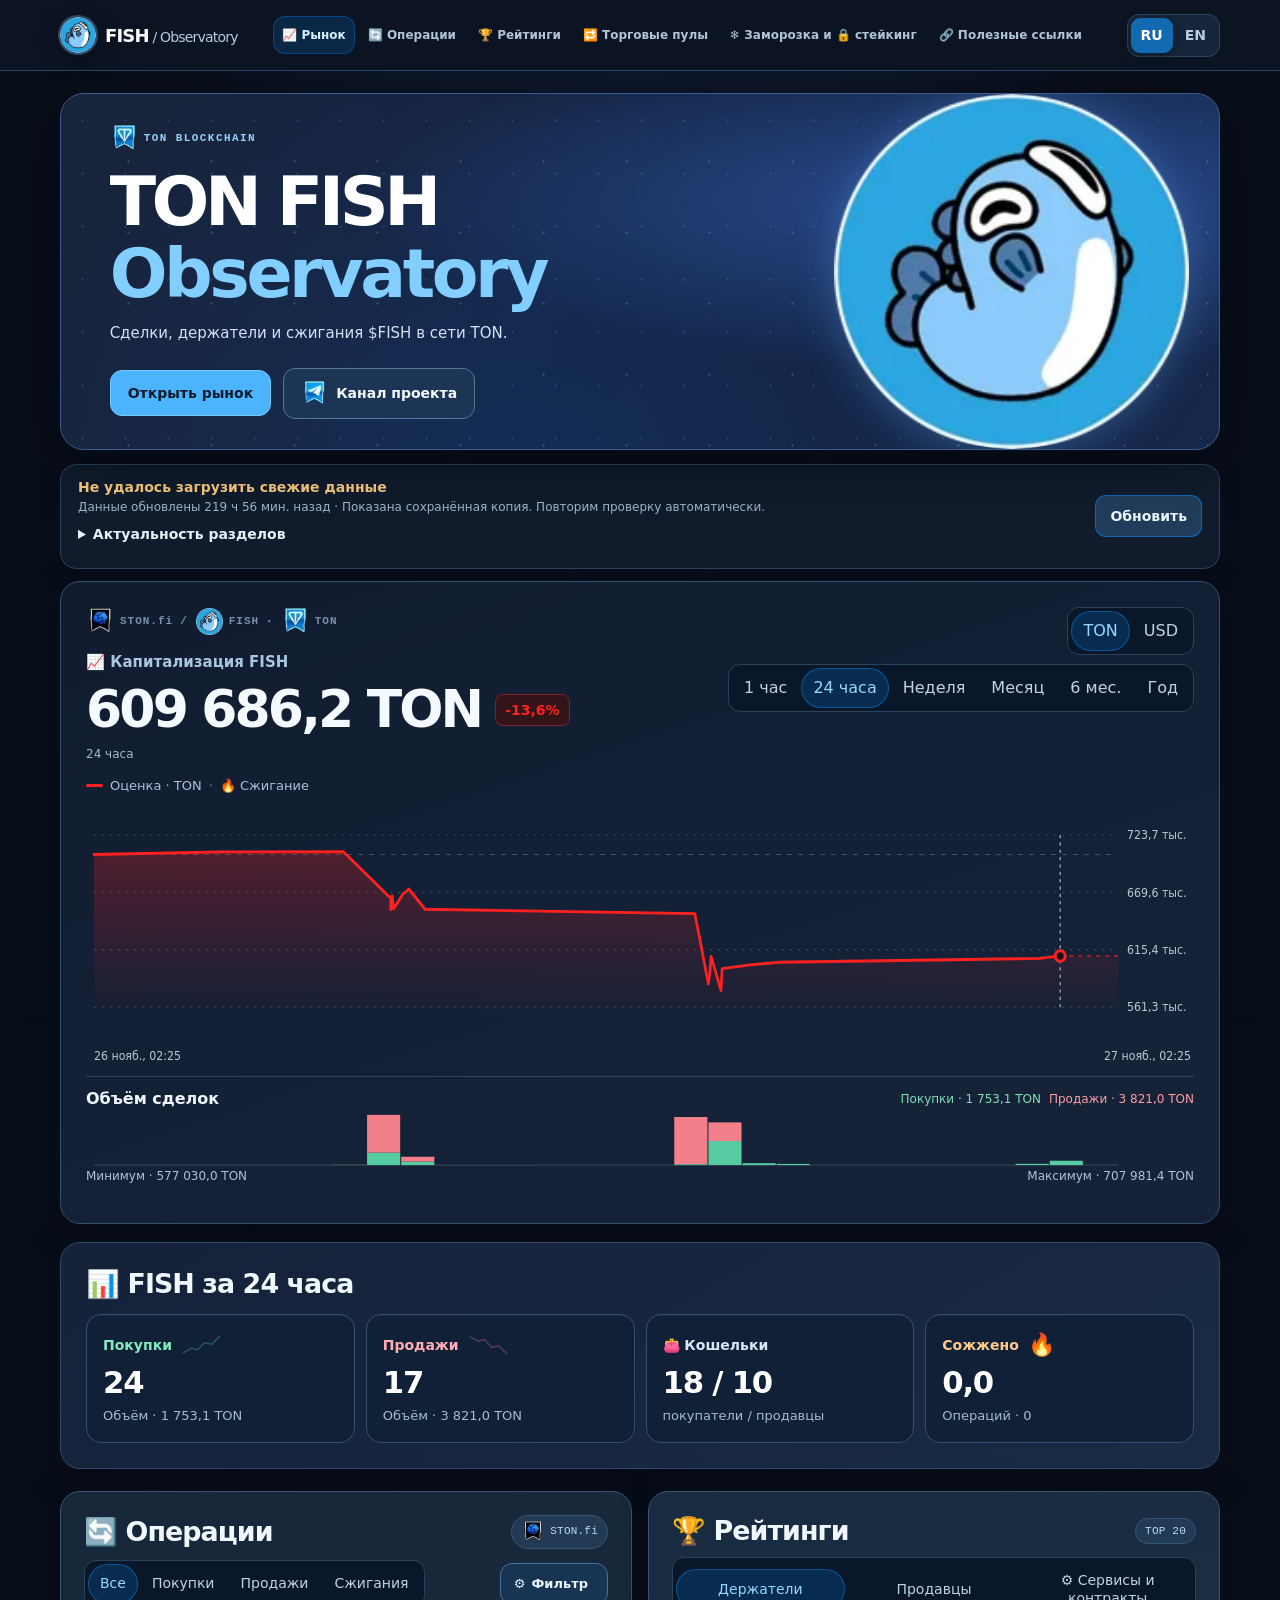
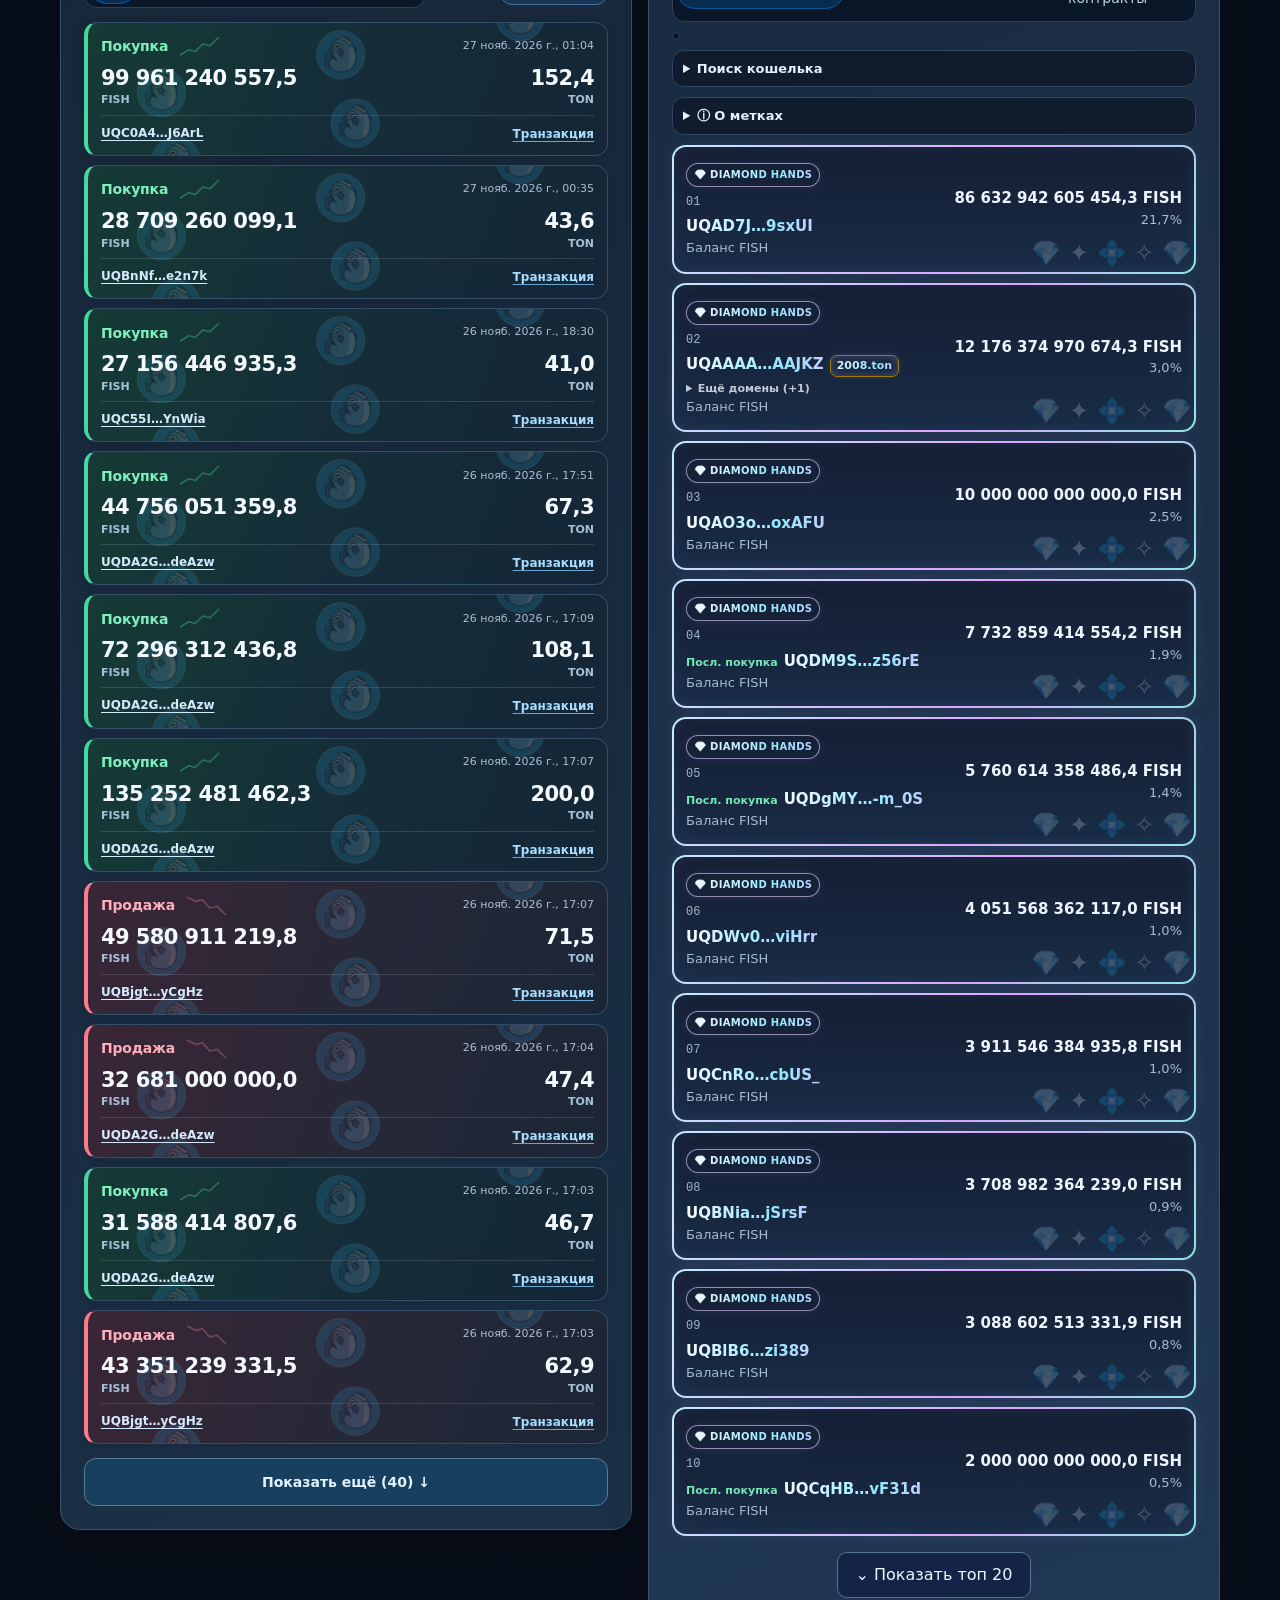
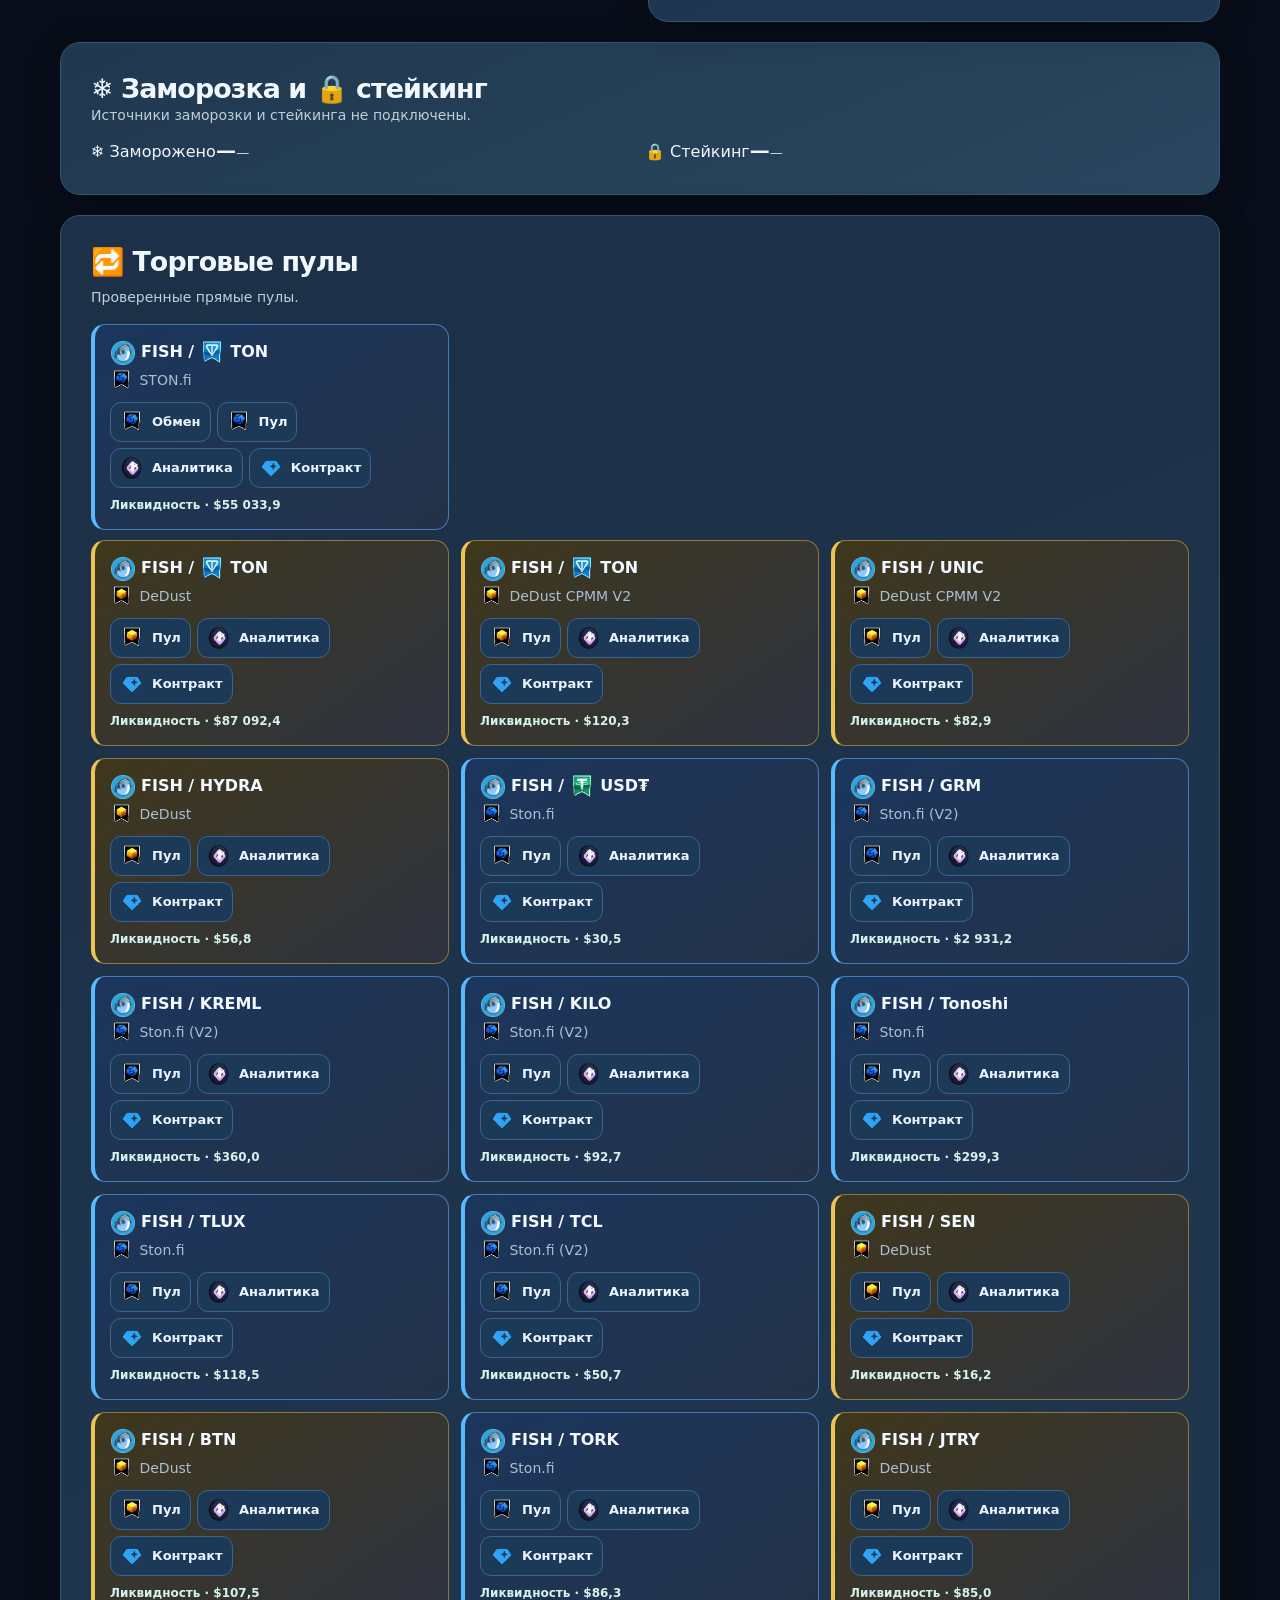
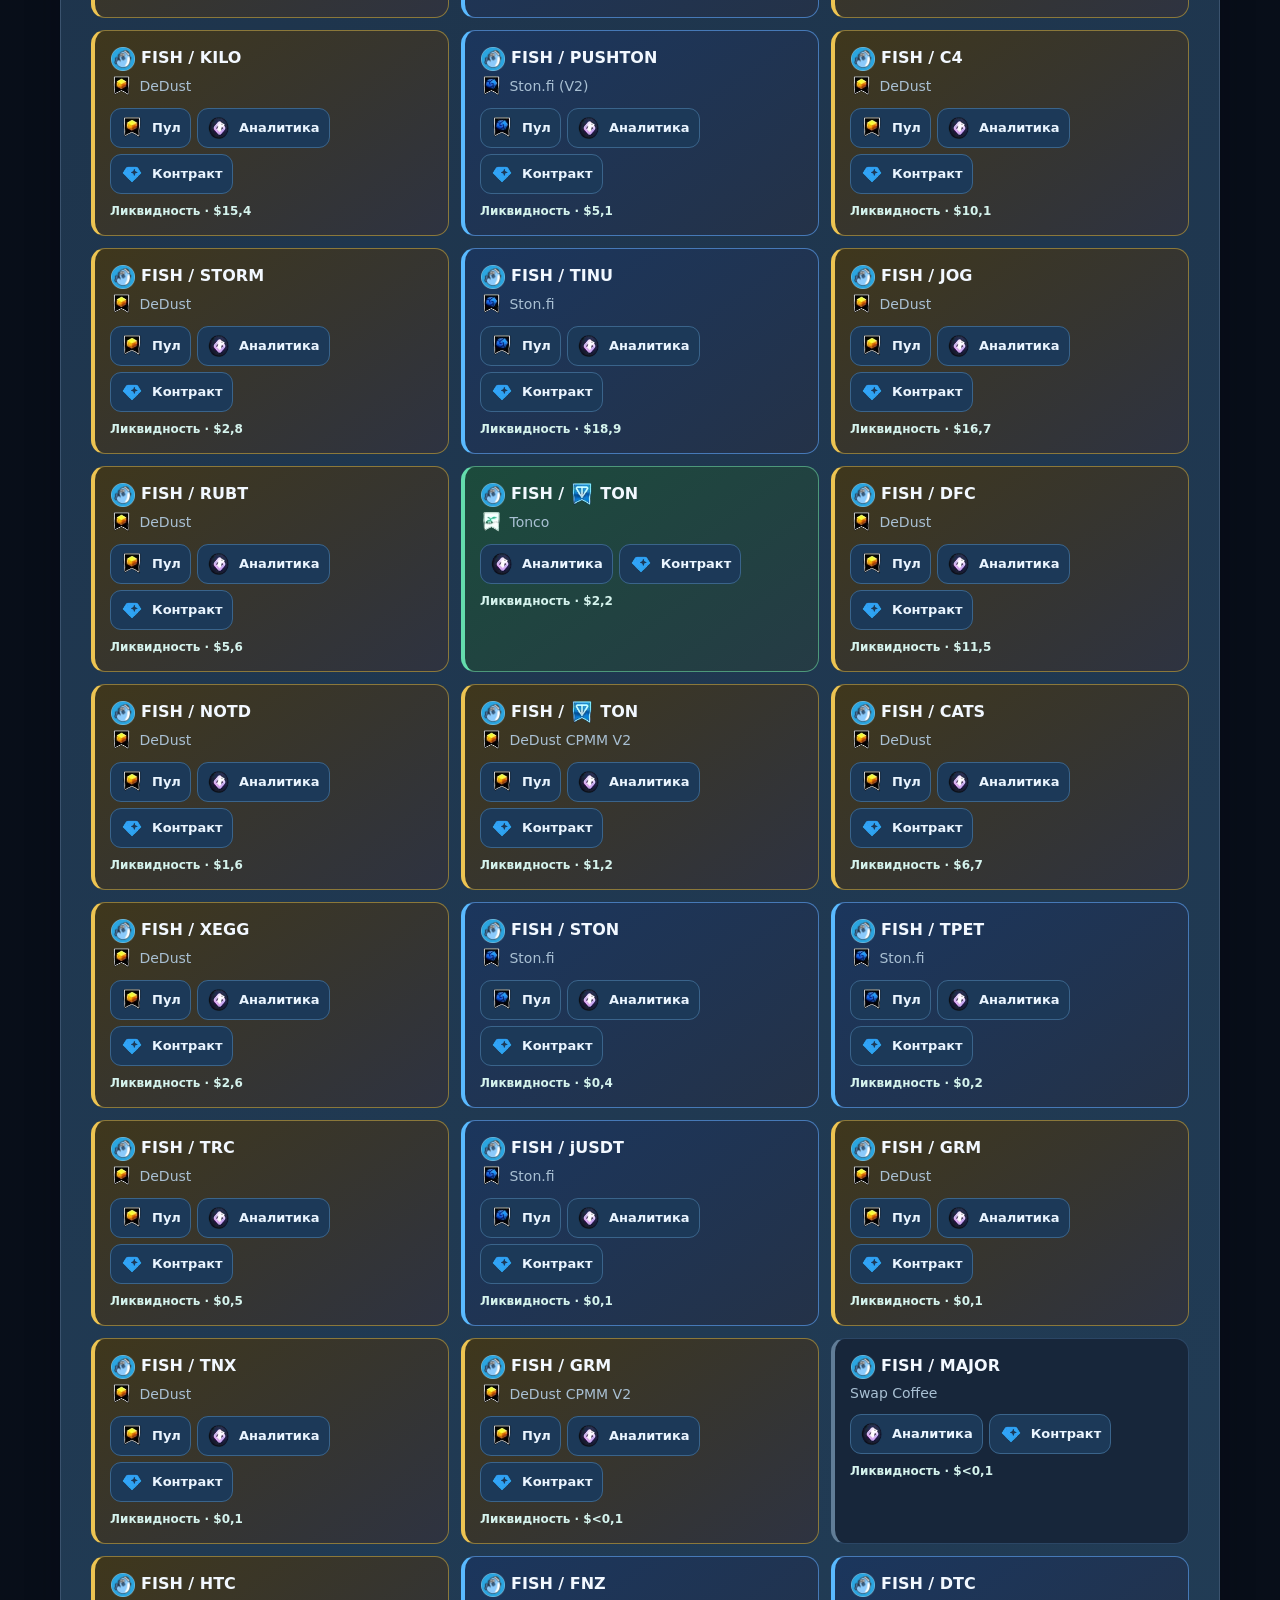
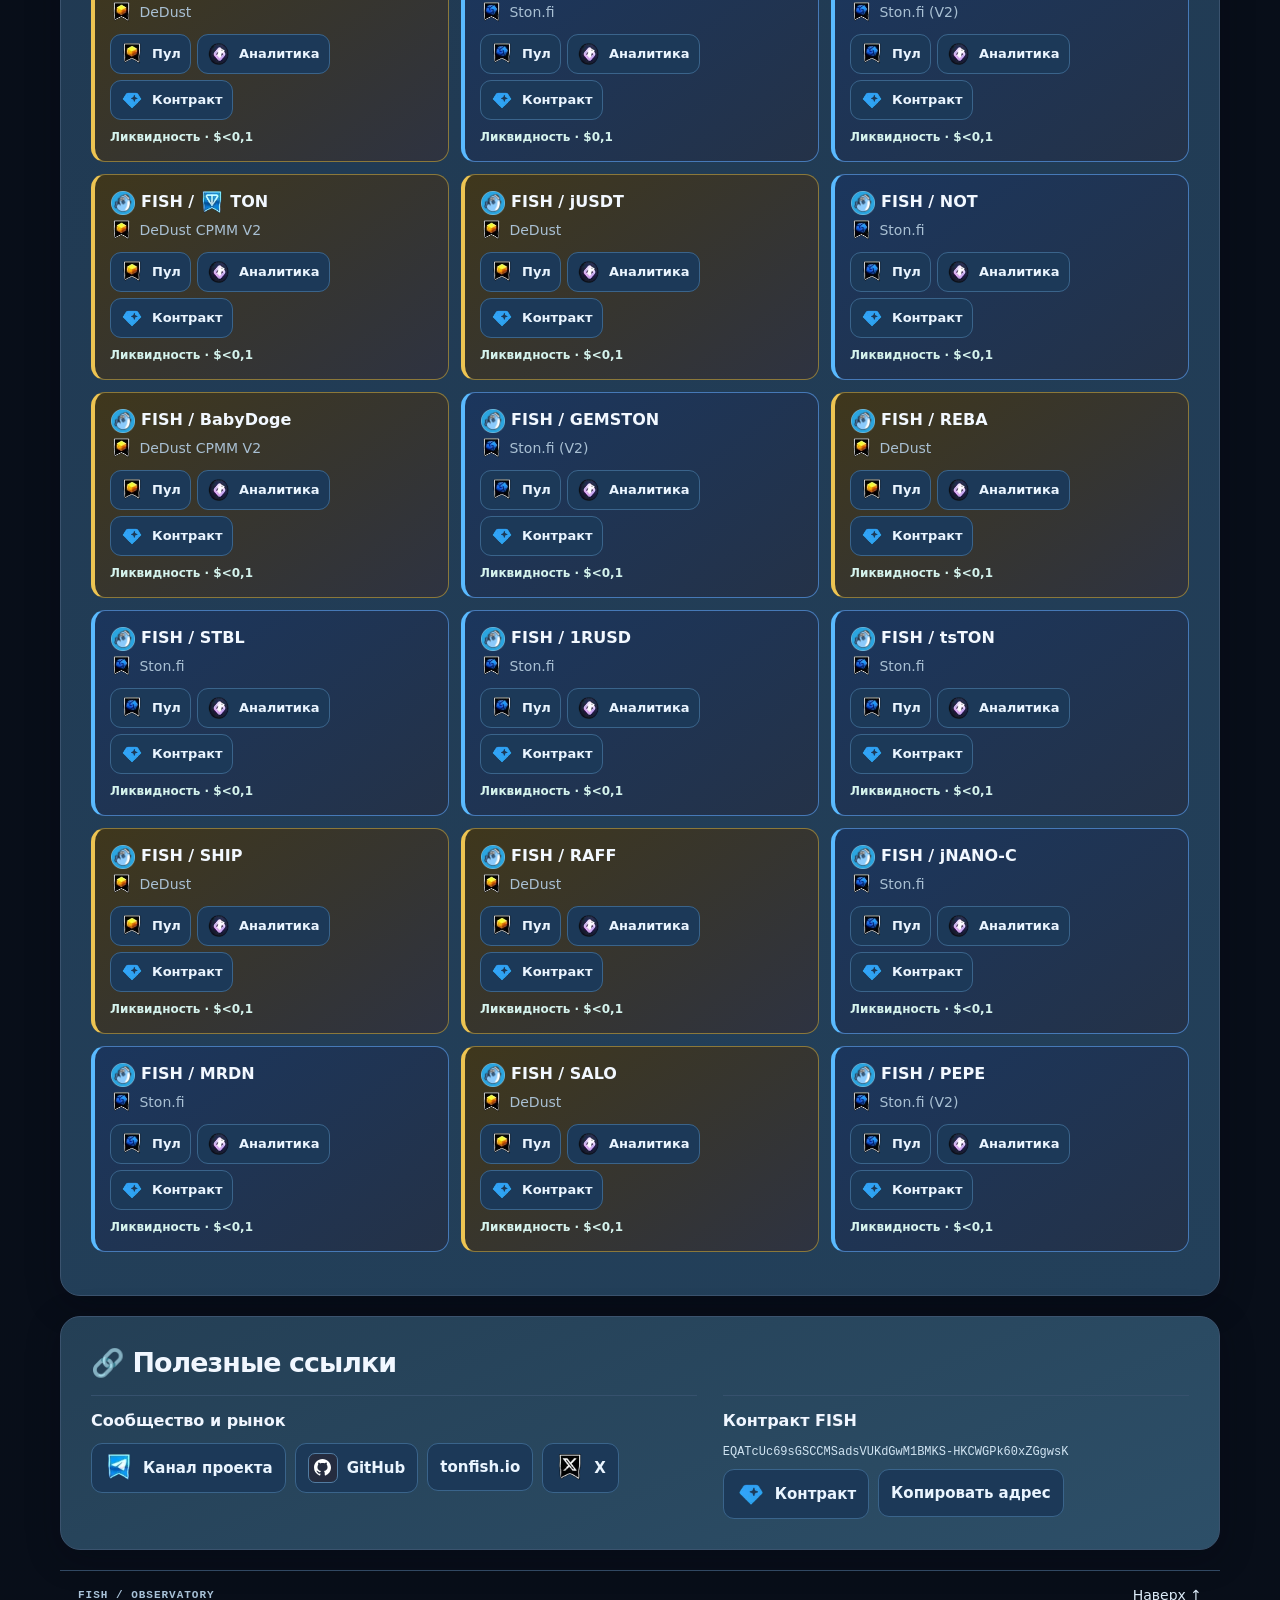
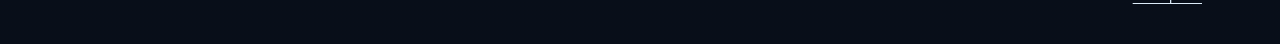
==== commit 6f70cf9e: "Refresh FISH snapshot" ====
--- a/index.html
+++ b/index.html
@@ -1145,7 +1145,7 @@
 <section id="links" class="panel resources"><h2 data-t="links"></h2><div class="resourcesGrid"><article><h3 data-t="projectResources"></h3><div class="resourceList"><a href="https://t.me/tonfish_en" target="_blank" rel="noopener noreferrer" data-t="projectChannel">Канал проекта</a><a href="https://github.com/Freebielife/FISH">GitHub</a><a href="https://www.tonfish.io/" target="_blank" rel="noopener noreferrer">tonfish.io</a><a href="https://twitter.com/tonfish_tg" target="_blank" rel="noopener noreferrer">X</a></div></article><article><h3 data-t="contractLabel"></h3><p class="contract" id="contractAddress"></p><div class="resourceList"><a id="contract" data-t="exploreContract"></a><button id="copy"></button></div></article></div></section>
 <footer><span>FISH / OBSERVATORY</span><a href="#top" data-t="up"></a></footer></main>
 
-<script id="snapshot" type="application/json">{"schema":1,"token":"EQATcUc69sGSCCMSadsVUKdGwM1BMKS-HKCWGPk60xZGgwsK","updated":1795720837,"errors":["trades"],"refreshStatus":{"holders":{"attemptedAt":1795720710,"ok":true,"lastSuccess":1795720710},"burns":{"attemptedAt":1795720710,"ok":true,"lastSuccess":1795720710},"zeroBurns":{"attemptedAt":1795720710,"ok":true,"lastSuccess":1795720710},"trades":{"attemptedAt":1795720710,"ok":false,"error":"HTTPError","lastSuccess":1795685751},"rates":{"attemptedAt":1795720710,"ok":true,"lastSuccess":1795720710},"pools":{"attemptedAt":1795720710,"ok":true,"lastSuccess":1795720710},"identity":{"attemptedAt":1795720710,"ok":true,"lastSuccess":1795720710},"badges":{"attemptedAt":1795720710,"ok":true,"lastSuccess":1795720710},"domains":{"attemptedAt":1795720710,"ok":true,"lastSuccess":1795720710},"fragmentNumbers":{"attemptedAt":1795720710,"ok":true,"lastSuccess":1795720710}},"holders":{"totalSupply":"399910955135521.953138831","holderCount":67444,"holders":[{"wallet":"0:03ec90ebb14705e65166afc7af315bc5d11c8b85233292abbc90f9eef414bdb3","name":null,"tokenAmount":"86632942605454.315583378","share":21.663058111547887},{"wallet":"0:3bfee7643f3af1e05c2bac4c2567d8e4e4ead004c2593b530e1b11c9c491ac21","name":"fish--token.ton","tokenAmount":"30312674934592.491833563","share":7.579856101796492},{"wallet":"0:779dcc815138d9500e449c5291e7f12738c23d575b5310000f6a253bd607384e","name":null,"tokenAmount":"19193335077995.905368099","share":4.799402174789551},{"wallet":"0:0000000000000000000000000000000000000000000000000000000000000000","name":null,"tokenAmount":"12176374970674.331493","share":3.0447715458427482},{"wallet":"0:0ede8fe67d4e94ea31abb4ad4fb86043323e3656c22efaf39e5f82b71d3028c4","name":null,"tokenAmount":"10000000000000","share":2.5005566543210094},{"wallet":"0:ccf526e7f4cda8696ce8e79cdb634fefa2eac989250aa75e617ce18d1112f3e7","name":null,"tokenAmount":"7732859414554.243074242","share":1.9336453065992476},{"wallet":"0:e03180f02dba5a9ef2b42fad34876570b6e8104e7ded81b0e3236931af353e9b","name":null,"tokenAmount":"5760614358486.448217516","share":1.440474256709044},{"wallet":"0:d6bf4e92bd8b382f4c969c7207060b96d90ca37415b40be978c03c16dbdaaf88","name":null,"tokenAmount":"4051568362117","share":1.0131176228328136},{"wallet":"0:a74688bde51f632d5acf38dc5358430c0ae2251c1b186636195b9270b6879c6d","name":null,"tokenAmount":"3911546384935.846285739","share":0.9781043341536618},{"wallet":"0:4d89aa34b839a986b1a6763286665dcb6980a9393977e1a41d0abc7da06ba34a","name":null,"tokenAmount":"3708982364239","share":0.9274520531657101},{"wallet":"0:6507a78595cfada3f62a09a6ee06d49617263cb989bb63a1b7f400dd88abf38b","name":null,"tokenAmount":"3088602513331.874401255","share":0.7723225567264612},{"wallet":"0:76a361566b5e48b4465d879219e3b46a724e34072fcd68528b814fac6acb5098","name":null,"tokenAmount":"2276676914875.642992071","share":0.5692959609231315},{"wallet":"0:76468355b0fe838ed6c75fb7504dceaf69718fa5cb6fc62d70cc9af0aa8f50ab","name":null,"tokenAmount":"2123525667739.000111104","share":0.5309996239086221},{"wallet":"0:7786543a54d125bdc6cadcaa00248eaed828633704df13f2b42ef71f0aab239c","name":null,"tokenAmount":"2004732980690.572467658","share":0.5012948395002602},{"wallet":"0:aa1c16c87b6c11c9af04dc1d1bc2b8876d52265c462f6162fc8bfc43218f2f17","name":null,"tokenAmount":"2000000000000","share":0.5001113308642019},{"wallet":"0:06236dc3d7ed2252c7f0f1320ec76cb41ec380983a5c36c0280244e64d453c27","name":null,"tokenAmount":"1919211979931.330725395","share":0.47990982874698884},{"wallet":"0:46ebf7d8ca02f6a25125be3d99057e103c1d94960c9d0563719b1250f45e7842","name":null,"tokenAmount":"1898101558752.781958902","share":0.4746310483316349},{"wallet":"0:c56deedd95e7d4cbde94196cb081aa9de4c1d32cd10790881941b2399bf28394","name":null,"tokenAmount":"1557345799042.765011402","share":0.38942314008752554},{"wallet":"0:d166788b27bafa856d44e2bc78a29089bc36c9251b2dfb72d435bbc19d0cb63c","name":null,"tokenAmount":"1539359266584.237877954","share":0.38492550574479245},{"wallet":"0:50d6b5c666cdbfb7dfd38d472dda31c5fc1bd4d5416c951d41ac8bf58eaa6ffa","name":null,"tokenAmount":"1500000000001.623195171","share":0.3750834981485573},{"wallet":"0:9a80d8182a48a84855d6dc61bbdf2b63bda7175e311d01b4a5f6c43125e3f3ac","name":null,"tokenAmount":"1451562183222.616939327","share":0.36297134764180466},{"wallet":"0:89892fb0f2a31198b9b8edb58886614bf5d304db536e50a339863fd646aaebbf","name":null,"tokenAmount":"1405607501920.949315717","share":0.35148011922919603},{"wallet":"0:c127a7efed88f479b282ef3f54267d78a7670e5bea43072ba6b30e54be7711e6","name":null,"tokenAmount":"1398038312879","share":0.34958740062653004},{"wallet":"0:44d4b1400d1bb2ee47648cbdaca4e6d5c69b3bc348fd869c912ba508a1071657","name":null,"tokenAmount":"1357396446626.912770689","share":0.33942467171646196},{"wallet":"0:59a47b08b8c5b0d0c98fb94f9ad72ac845c409d29d755ac2a4dda52666db543e","name":null,"tokenAmount":"1330818480164.082163342","share":0.3327787006267668},{"wallet":"0:44e40fddad3e51b7fdd7b8b047b55f2d0d8c391a99817471602fd0a98efece60","name":null,"tokenAmount":"1326180995428.749068994","share":0.33161907129534185},{"wallet":"0:e59ec6c7acc2b748aafdea4a146d537367078e7b170da531032d3b24dc459bbf","name":null,"tokenAmount":"1256937727629.613607815","share":0.31430439988913583},{"wallet":"0:658a564d5d4f3e3ad5039579c1a358ff5dd25e34fab7423f72b49dd26c55abed","name":null,"tokenAmount":"1200635472225.180922891","share":0.30022570194865233},{"wallet":"0:3eb8bf526392e9cc107da59b87de3ce1d92e984fcf38a0609f944a9b0c56d459","name":null,"tokenAmount":"1136510667029.739380879","share":0.28419093111480237},{"wallet":"0:9e913483b4bdd93138d7b4d80279e0a3d4d20ab599fd2b539bc07a0e6206f73a","name":null,"tokenAmount":"1115740227767.266615683","share":0.2789971651037077},{"wallet":"0:9c22fc8c3fdf1199e57a56060abdf9f813dcacc5f73b563fac28907cb2f37dd3","name":null,"tokenAmount":"1100982200463.219726096","share":0.27530683676572915},{"wallet":"0:d8c9005de0d896877fa920550cddf3c7f068a939e292e3ef5e99c9fc44e147d9","name":null,"tokenAmount":"1077425184471.828669745","share":0.26941627145640723},{"wallet":"0:a12df9872520a67af9ee8c667ef2c75d072169ef6440559d98aab71dd58bf62d","name":null,"tokenAmount":"1076150729960.352416632","share":0.2690975868854771},{"wallet":"0:74b975328764466516e2eb82cf96407c19b12caa87c67421de5be82abac964fb","name":"000000000000000000000.ton","tokenAmount":"1036499284117.558376379","share":0.2591825182099123},{"wallet":"0:d4704a904e4a3ebea12906d966096009c933f16e5f0de84508cc820e4fd6c21d","name":null,"tokenAmount":"1006182631917.804249754","share":0.25160166757042923},{"wallet":"0:2e08ba67b1898c3063a68eea4495e86b03292c22aa62a83585cf873113019798","name":null,"tokenAmount":"1001325042517.217603384","share":0.2503869998204696},{"wallet":"0:4bed6b0d3eee998823b6a9b5117a0972087e2566d8abf48c4e8970fc70e7b0f9","name":null,"tokenAmount":"1000325355019.866625979","share":0.25013702229809537},{"wallet":"0:c0f2beffd5ca669ea9a21bf590c9c900c020fbbf104dc657e234bb75e3f3813a","name":null,"tokenAmount":"855723702750.329595","share":0.213978559917255},{"wallet":"0:4b37bca8d252a82bd64fa709243d86c8996c2a9502babf91d5204d6a6cbe941f","name":null,"tokenAmount":"855354051312.230618893","share":0.21388612648092323},{"wallet":"0:fc207956b52db9da47dc263a1c99dea97df1fca79dc0b163af992d86e4cf243b","name":null,"tokenAmount":"853304779003.830515981","share":0.21337369433019465},{"wallet":"0:988b1e252bc405dbbd0e8da8e6b053c4f787e770ee75f25b6b4d4b55e4f8ed99","name":null,"tokenAmount":"853250483814.731754319","share":0.2133601175105548},{"wallet":"0:142bb2cc01c8e75c40cd31875831f9d51dedef2081411edd84b6ca8735a22e73","name":null,"tokenAmount":"814358917966.36217629","share":0.20363506113264437},{"wallet":"0:115f4ba51f2e27048cb46f707e093417f37443b589223f9b9a595b7d2642c813","name":null,"tokenAmount":"765767329390","share":0.19148445911677928},{"wallet":"0:7c7449ac29abe5113cc85a9b8e93d6effc8cfe628fac660cebf0e33692061938","name":null,"tokenAmount":"754074458047.998901329","share":0.18856059039254325},{"wallet":"0:6f53c471de04b4ccc6e45b7a39a7385829fbde7072ef65e7bcd18a94c354a58e","name":null,"tokenAmount":"737757320506.57582048","share":0.18448039770667557},{"wallet":"0:2f578df5b17a7031a62ae9ed47b1af7977e17360aa376b08fa9f2e33fe4242c0","name":null,"tokenAmount":"703274871620.409294762","share":0.17585786600471678},{"wallet":"0:d068d7d30451d9ef0e04bc8fb73d778e5de3f1cba8bb4cb82b7a5e857fd5ed3e","name":null,"tokenAmount":"700577316992.134313853","share":0.17518332718710405},{"wallet":"0:2a53215b3e0f0d612d2abe92b505d8100be6e58c54ce08ae3d4a3f16b2669d3e","name":null,"tokenAmount":"699331925156.099873833","share":0.17487190990282075},{"wallet":"0:2ab0f3e44a169d9977eba3956ff4129a059383300097a3ee4a411546692f2afa","name":null,"tokenAmount":"672573618211.198797322","share":0.16818084365387712},{"wallet":"0:b16b409b9a3cca0dac98e2242ed0eb69e0391a4b5610681731889fd8e87d6c04","name":null,"tokenAmount":"650484086437.219784026","share":0.16265723108705124},{"wallet":"0:0dfd193f26c7ca76e20369adc5d04eab5e186a0a59413c93673ee0dccba37fcc","name":null,"tokenAmount":"649694656443.091998472","share":0.16245982964455757},{"wallet":"0:c1bc80da310f12cdec91f1333deb1bb70855b412dc0ed381041964dadb3f78cb","name":null,"tokenAmount":"625663587919.604036493","share":0.15645072481387237},{"wallet":"0:6747a7533eeb32c98764e0fc79965409a099772a5bab08eaa5051b37b0bc9b6c","name":null,"tokenAmount":"619076286228.714399826","share":0.15480353270615496},{"wallet":"0:76ea4129fa2d14a67decaba90c4e7ddbaff39aea2cc413cbd75859d80b3dc325","name":null,"tokenAmount":"602212264549.628944262","share":0.15058658854332987},{"wallet":"0:dfecc1af61e5acb38100e675bc28c33b0e76cd8a4e868d1437a47df520f7d1cd","name":"observer64d.ton","tokenAmount":"600000000000","share":0.15003339925926054},{"wallet":"0:6d169eb0be1c9ca252e40c05537f7d7b05db18d94af8dd037eef80d453bba7f6","name":null,"tokenAmount":"589717115026.803088714","share":0.14746210561472606},{"wallet":"0:75448f6a8fc68744207dde1177a374731557f2097beecc913ad5f29e19db046b","name":null,"tokenAmount":"583873446507.714204506","share":0.14600086319462066},{"wallet":"0:073d452304402af59b517373add4b52812fbb7711776d8107eed18692eb5d51c","name":"visit-hashtag-on-t-g.ton","tokenAmount":"580848286580.892213282","share":0.14524440481608067},{"wallet":"0:7492b9fab2010c6f371185d969ca9592312c0fe5f46dfee256180b89fe7d1d1d","name":null,"tokenAmount":"576279301313.366107173","share":0.14410190416465996},{"wallet":"0:3226a33a9650462b8fd47468f4b05cdd279a89093603694db2fedcbfdbb1364d","name":null,"tokenAmount":"561469206680.210901492","share":0.14039855609605395},{"wallet":"0:7e7aa25c2f4bf0e4cad0f9d509a50cadfff358b8ae83b6017055c3dc567a8278","name":null,"tokenAmount":"549759317061.719322733","share":0.1374704318553656},{"wallet":"0:681f3556e5d74beae13a741ea60ee208f26de84c6981073e8af8bf999fe5a638","name":"vip999.ton","tokenAmount":"549000000000.356652738","share":0.1372805603223126},{"wallet":"0:c6855cad57da8c079035504c108180a062096778e6dfedc5e068c14a64ae9db3","name":"kevinyeung1010.ton","tokenAmount":"530923779278.880289586","share":0.13276049892130629},{"wallet":"0:63c330251254f13ae5e4da75ec8fa268224619f796f86a277054ba1ddb52f9f0","name":null,"tokenAmount":"530223259471.839251273","share":0.13258532997480826},{"wallet":"0:951361d511bb3e4797da38ab380d15e4fe157142550f8b166e415287fa360001","name":null,"tokenAmount":"529318626101.809940882","share":0.1323591212754935},{"wallet":"0:ceaa41a950f3e72d64c8c54b011f1f28318a21e4f9fdb20a9577abecf9fee38b","name":null,"tokenAmount":"523875270430.23334909","share":0.13099797935085383},{"wallet":"0:8438f20f12c451d84b62f3d41ea90711318ba9945bf1dee6a7615d8afe0317c7","name":null,"tokenAmount":"521995834319.347086494","share":0.13052801570350905},{"wallet":"0:2355386f6b57ff523be3eeca32b668c440360b1bb19bf31c4956716108fce092","name":null,"tokenAmount":"519814090736.053637433","share":0.12998245835998637},{"wallet":"0:192584b9a07ef54ba13e362a9b82026a64b441b46ec2d0c08f89441159de6b59","name":null,"tokenAmount":"517069153405.830098533","share":0.12929607122930792},{"wallet":"0:7d1a5f32a9bdafc137068bc1835983a9f7d432770e94396ff494cdeebc0effb8","name":null,"tokenAmount":"516246133115.626071258","share":0.12909027034297682},{"wallet":"0:3248819c13e527c1b9d824985c5763fa049314b464d151391f219d6d489f6f6a","name":null,"tokenAmount":"510407124435.77630535","share":0.1276301931420732},{"wallet":"0:07bd5a1cadbc2f2e78c18cd395703b557699ba11870f83b36b97b1278941750a","name":null,"tokenAmount":"510000000000","share":0.12752838937037148},{"wallet":"0:884af7ceba80d881bf59a94ff40b995981b7d982e4221c1504b918ad25c47bf8","name":null,"tokenAmount":"508336215577.467940813","share":0.12711235064945967},{"wallet":"0:0533785a486c3ee86b384467fae948907202153c7db6584839d9b03d1bd28077","name":null,"tokenAmount":"505243370897.121116469","share":0.1263389673148374},{"wallet":"0:15a8b5d318591e1cabba3d936624f00c43705ef1cd1cca68df188ee44ae1a849","name":null,"tokenAmount":"500000000000.524406919","share":0.1250278327161816},{"wallet":"0:cdf77cadedd71278ae122dc5ae37603e8248c7e487f8c830db857b99a3a3d0d0","name":null,"tokenAmount":"500000000000.000000001","share":0.12502783271605047},{"wallet":"0:2a1a289a8271010a903afd44315a7b090ce97fa0cf05dd8765c052604064910b","name":null,"tokenAmount":"490357655753.429692102","share":0.12261670990914893},{"wallet":"0:210eb9c22b6b3ce64bbfb35734e10003ef9e8c9b2395e3be0788d97ce7542561","name":null,"tokenAmount":"488651980408.187663063","share":0.12219019612568331},{"wallet":"0:c0d86d67b5d18bea64b8692b17209130760ad5d35fe6e8a51a394cecee31dd78","name":null,"tokenAmount":"488129316752.262198446","share":0.1220595011174037},{"wallet":"0:79f0244c3d070a9c5c472510af5f07e27cb31f6769f468abb0cb903698b43358","name":null,"tokenAmount":"480504130481.066942373","share":0.12015278009031624},{"wallet":"0:68d205491cfc24cba05aeb602615e3e3607ae617e2cefad30c6c4511b6dd028a","name":null,"tokenAmount":"468861495715.159649281","share":0.11724147330654439},{"wallet":"0:09e416bf7e31a38868eec0d18d649ce7eb78666ba24245ff8be1ca800b1b3422","name":null,"tokenAmount":"454307012622.551102917","share":0.1136020423518019},{"wallet":"0:feb47ed39ba1bf23205b23307a6cf70e6d979d47771b4017679ba2fed7648b65","name":null,"tokenAmount":"453065887978.478319313","share":0.11329169210304409},{"wallet":"0:ae9a25d8bd93f0cc1c661f11f9228fc61d8ebba39053cfdbaa4703320e7e759f","name":null,"tokenAmount":"450177465546.021902458","share":0.11256942570964719},{"wallet":"0:3d8d48a5bc72af9c2bb1cc3213ff4432d63f001a97c17be01768f81c69c4ea01","name":null,"tokenAmount":"448986876390.151315713","share":0.11227171214601973},{"wallet":"0:7fdce4c3aa512e7255ff38451d20be31adf0e036f51f63c1d12d3098c9cc5e7f","name":null,"tokenAmount":"445697403351.318284012","share":0.11144916077637339},{"wallet":"0:cc5fa0e24518ad381d057203bb7d0ddd0f95ae9e2194ed3beae3563c3e670b15","name":null,"tokenAmount":"436498115725.728361102","share":0.1091488267876552},{"wallet":"0:55cb9dfeda491dbdc2ec8df39dc5d7e989818001edb5e05d6b2c13ffcd1d7e61","name":null,"tokenAmount":"431203636479.873714504","share":0.10782491225671657},{"wallet":"0:3223b11780006a47ca6083c50db6bd4aab4b11784c6f69f00506c88ba2bacdd1","name":null,"tokenAmount":"423000000000.596368125","share":0.10577354647792782},{"wallet":"0:e0094d278d0c213fdae7c77d0689f7f12caac3e4d902db2bcc353ef43551cd7b","name":null,"tokenAmount":"421293404367.876069224","share":0.10534680257136442},{"wallet":"0:dd7af29962345c8ea1d4c910b2281e1dbca6d111f461717a527263dc2988c5a3","name":null,"tokenAmount":"419985793085.845335976","share":0.10501982696210971},{"wallet":"0:67de09416374e2be71766e5ec1164c3ec01aef995e6dfa4b81d4a92e809d5187","name":null,"tokenAmount":"412917428463.65094594","share":0.10325234234299016},{"wallet":"0:3b39f4ec2d3a83d7c75bb5c7bd05ec4f2e670ec792884b749bf9e72e5558409d","name":null,"tokenAmount":"408632560087.457901991","share":0.10218088672989226},{"wallet":"0:26c8228f741ca57bb7b99e66cdc04528752892c7e76ca0b0c786d8176ef8e241","name":null,"tokenAmount":"407284163506.094934992","share":0.10184371252547317},{"wallet":"0:73800b1f51309ebba7e11a38497119e72bcd40119b11accdb059ba69897c3393","name":null,"tokenAmount":"404862380609.728470875","share":0.10123813199179017},{"wallet":"0:4647a8d5f3accfb57cc429c79eb0115f54c8447ddc25b91a983bb913b16d5147","name":null,"tokenAmount":"402052431748.991926127","share":0.10053548835958852},{"wallet":"0:da3acb016367bb7ee34c484c0344ccbe2d87aa79d88f41bdff3972797f3c22db","name":null,"tokenAmount":"393538307437.226724216","share":0.09840648333923845},{"wallet":"0:c72b9d1c9a2b4f214967ea7d965a8639ece9326ee2d95f81cd727294d6074c71","name":null,"tokenAmount":"391350457584.818620363","share":0.097859399088529},{"wallet":"0:e9d5cc63df9861a876a277c2dc1fc6ae75effbcad52bd6415adf3c6777b5cca7","name":"cryptojungle.ton","tokenAmount":"388465888782.30402101","share":0.09713809631713154},{"wallet":"0:7659bbeb2719d67c510925217dfe5edfd3d9413722d0b71c7e667a6cf079c504","name":null,"tokenAmount":"381914050048.430624574","share":0.09549977192272902}],"asOf":1795720710},"engineVersion":"1.3.0","methodology":{"valuation":"last observed swap in primary_pool times CURRENT total supply; not circulating market cap","primary_pool":"EQCVflRjTn91FKGZzy2UTHgLn3hG3TsOlQIsAOPcB57K5gT5","sellers":"sum of successful supported native TON swap sales; service roles excluded","holders":"balances excluding known services and identified contracts; unclassified accounts may remain until verified","burns":"accepted burn notifications and zero-address transfers shown as distinct evidence","usd":"historical TON/USD rate from CoinGecko","history":"incremental confirmed swaps; missing intervals remain partial"},"serviceRegistry":{"asOf":1795720710,"source":"https://github.com/tonkeeper/ton-assets/blob/main/accounts.json","sha256":"4286bd47e11399901a7d713c9e98a5dba17300d76fe272f4f5d46110a84f4e2e","entries":{"0:ad8afecfacc248996885d8be6824280f9f3a7e54c2f6080b7971b9f556c280c4":"Crypto Bot","0:dddcd3cdad60af4c0d69389f567ad51d0c263fa4968d655ab424c69aadaf9322":"Wallet Bot 1","0:436a76c2794a88e3fbfec6b9c0374fc8db046f10868b835420d9937973a665d4":"Wallet Bot 2","0:6e814e6450e8c578067bb656298fb4d01397dd15018d7f34dc369eaba4c2111c":"Wallet Bot 3","0:5f00decb7da51881764dc3959cec60609045f6ca1b89e646bde49d492705d77f":"OKX 1","0:f15db2c62cd86aff0860d39c491fc73a31395fafeb5945e644498562260c782e":"OKX 2","0:e7e86da08742ed933434ffeb8f08a63c7e100ee842e25f599a9cbf0891574a6c":"OKX 3","0:0338def34b84c6ee9134a04ab1601450be446340a37ae259de57cb37bdb590cd":"OKX 4","0:a30a49ec725e9f57244b66af4c2da7ab76004b4fce80d3a34b1cd0c37762abce":"OKX 5","0:24da1e7b8da901e5b3dd0f98c397feb6e5a5ea483195a8b6bd0682cf2c5327ae":"OKX 6","0:7f2e84c723d8b6b6b1aacf810c8c26ab23c22022b464b87104b2d3065b0ea70b":"OKX 7","0:854ec4521efd52ad43bcf1988e4c44ebdf9a26ad18fa51abfdb685fc3b348a5c":"OKX 8","0:f9bdc0de461c1a2e002fada9550bbb095c8f9f73668d70c517a9cc7e050f8e5a":"OKX 9","0:9b9b739de2527ae72d21083f5198d710c7288453b4733e57ecadb2e189ac829c":"OKX 10","0:b31535e934db05bbc220267467903c8108bdabcbc2a06588838b726ddf589ef0":"FTX","0:57eb74407604a19f7e04005315ef70aeb7b675e6551977586756f6baf12125ee":"MEXC 1","0:1c7bd690f4f93de8b93db5790129dab65926c6e1fc9b57380089db5529516630":"MEXC 2","0:d887d0e2d1c4fc4126e71c970d33ab1896940000eae703bb1ab6cecc830777e3":"MEXC 3","0:7994848c1fcbcbc57a6a5a987b66eb424b8b54e10759b6b514a66b600c2b0eef":"EXMO","0:8d195793baad9a08c46dc353aebe999341dabd07721b9725f19e18abc3d10d92":"EXMO Cold Storage 1","0:26ab8ae763a3a7c3067d882b7b01cd5d37254cb8768f57b6a47c00028effc7b8":"EXMO Cold Storage 2","0:0130c77346e9ed82df677d107ad6a775c11f9c18f6a05c0dd17906b355850dad":"EXMO Deposit","0:342a359e38357c083968129fddddf049ef5c47315bfbef27505a356bf9f02d65":"CoinEx","0:555f3053e257130374bb831ae0e219e5e5f9ec0ca8f8a0d133369d3d690c64c2":"Huobi Deposit","0:85af78e8d035e920117cda654615cdf371d464480b629e110d3c5310d85ab362":"Huobi","0:80d4123841167ca989ac912443cc99a4b9c1a87584536427ff6fd85c92395ae9":"Kucoin 1","0:b37e57033db21d10b950e6143b658c10c3bf425bd193025960aef7f22dbcf4fc":"Kucoin 2","0:07ce60b7e5f255a88c3707f3fbc79e2cf924ed6b4b7d09c6324f0ba2338a48fa":"Kucoin 3","0:a14b1f452385b2bb984ad2c4441e1d23cae071fdfc096dfba53ebba3b6ff1d10":"lbank.info","0:75726a716f747e60b0371cb0d5d35471e8e1e931003fecc3a0961a8bd82c09c7":"xRocket Bot Cold Storage (Old)","0:c1dc654b598ab84cda4f12372efed8907cedf0901865a58649087373e01b1c24":"xRocket Bot (Old)","0:45614fee399c43d77bb597558791831bc0ee31754cbb2b5b1fbf5a3488ed9940":"xRocket Bot Cold Storage","0:011a8f0a0b36b779af033473274966666d1cd6fb4e77df679375fbd6f970d012":"xRocket Bot","0:c3f1da8ecda8f8cd42bace224ea3f1b6971eaa7f54c492d4d190527b4f573f7c":"Bybit 1","0:4a1f3ebcc66bdcefa90245bdf541a50ada1c688a487534b1587abffd93038834":"Bybit 2","0:cd525c15904d7b4027eae08b318624260f371ce8c9f4fcca0cdb7b583854107c":"Bybit 3","0:ae62a192da96e266161a702cc9f6de91c0c3441f17ceba51bc442dfb2031a30a":"Bybit 4","0:e3ce05c4da977132c24a3b102da8b5fbf2ea9173337b49de346e4a4b057f7579":"Bybit 5","0:e33ef85d174eb457c072d1ee10215b69ab9b64192f7421302ab1c8e26b7ad4bd":"Bybit 6","0:7f97f36dda3f7dedc9e12f8c09c4f89e7fbc17527ab3f67de4c3b155297a56e4":"Bybit 7","0:7d133d4e425c8e00de015513a44e66e6d163b21e71720aec7579965e5de28c55":"Bybit 8","0:f2dc1860686cd658987e2bed8216532d8c004460dadea907cc7d4ad7236c496b":"Bybit 9","0:4a1c20bc9a6f9294f75f1c87a7f383a8b73a483a2e6dcb3630ddbe78b3ccad00":"Bybit 10","0:008bb088e81e38d583826901093567027cc1575ec744ac354fa4eeec302d166d":"bit.com","0:1882478daef1b7ed200cbbdc201bd4ed0b24c2e5f1a4c7c15aeb7e3b1a759193":"Coinone Deposit","0:a4d2072b1edc1355fc7fbee0095beec7889a2d3cfaa9edcf2ce9e128631abbd6":"Coinone Withdrawal","0:f3f4ed0913ab555d023745058f1a6c55a49d4876593cb9bdab1f780a99b185bc":"Paribu","0:f9873509de5a2f97f7b2805f5f7aafab447f43c91e751cc8efabc6d2ea09d78a":"BingX","0:b496b8f73b469ff06a2d89e62c4d70a103fc228c821537b49dff092060bc281f":"Gate.io","0:60ff0b28e2b3839bef250a81be9f2e78a6265b980ec5d24df4e44bbff2c3fb25":"TIDEX","0:23eef28b6da5a368d6c0b8028fd5ed47c26758676bc9db1b5653caaadc969f91":"CWallet","0:00ffafa9fb3d4f837824436d19953c792be6632af73a9b82c4dc69ca07195087":"Matrixport","0:b58c73481f25a280f9705ab3424be850614d823256263ecfa049fa9fb917720d":"QMall","0:00b402b789e5626e1c61b50c5dbe2024426e92f16c0c2fb735396df96046b5fa":"BIT","0:2c54797319837b4c6d014fc991c1a8d4294dfd4d6cec4937e370f1f27db0423f":"Bitforex","0:6a5a76a1538cf9596590ec3708470649c342624bf92e63a6a7a15254ededa904":"Bitfinex","0:59b065c5d66261a5317660e96eee476aa6a11b749bdcbe8c0d1f3dbf24200d1c":"OMPFinex","0:3cd5ad54b190a71caab984b0f210e3742c7f2147b7e9073377d7c6b470017362":"Bitrue","0:6c53cd87cc0d33486db42c1c7fc03dfaeb2f7b815afc368ab1aee567edda3f72":"Coinspot","0:9a582c23266b8ea47eb71118a3c040d42b230b2266fecffe2d3cd390c0922c35":"BigOne","0:dd528505af15c6e5206bdd8f6c9a3b541f80ca98ae8a5066ab3ff8de1ff5e678":"Farhad Exchange","0:2b6f3cda567c385f0645486f3c665a451f56b2969d1be57d86eb77c6077a81d1":"BitTime","0:cdf7f0d7c09036f064272e3c429ed570be49ef29eb3a735b64bbc17915073732":"Bitget","0:e9c0a24ffaa6aa4f228890e71ae9550bfc53a6c57e643bc31c240e18727ac1ce":"Bitget2","0:336502faf83ef5b532d315ba71450b661c90e83fce64d8bc1fd2bf642f3555d9":"Bitget3","0:b308c7f9b4f596f6250175885972549871b05c70ed3619fd5a939401eea972e4":"Bitget4","0:e2d1df206b372db1f3b890e60d185b67aa0c9f1b6b6ff60a05091c8c01b40ac4":"Bitget5","0:7a0dc94da9f48b968dfb87be38d4fab7286288db7a04d3081feee177376d9089":"Bitget6","0:8785ef5ebb0fd24c6911d10f43c00961e9748fa54297a1ac517e3c5fe76bb0be":"Bitget7","0:213b6804c2082135a4a803da8e3b30cfed51aee9af2ad2100334b7f4711d3bcc":"Bitget8","0:573dfe99490a041703e977e4724135c5b8bea0bea67839612247451ca9d5c4cb":"Bitget9","0:de2519a527de7e1d4c1028bdb74e022b28a6e370e4fec3fc27d8d971308f99bb":"Bitget10","0:06476e580e250d0abec5c365a711833483c581d57b908be37d56bdb0e338c312":"Bitget11","0:c9959a997e1d4e4383d8db37b86d2101ce78dcf1f1b3904d9888fe572ef0efd4":"Bitget12","0:c07e51e5b694937758f45f4003071c84f4c4a68bdb168a22c3d6c8b89cd6186f":"Bitget13","0:1797a5c4c50a2b312ce9927ff6f12efd3b0b58ff311445118c2d2e64312b5d79":"Bitget14","0:6083005b354ab1c4785aa8ce8293ee5c9c182e9248f27e9c9074f35c16342083":"Bitget15","0:f99b14600ae44d2f12b178e8c6eabd78892ae82c5e45b6898f9deb7eb203f9c4":"Binance","0:8e91b50381c36dd42accdb51f5cb5d96848568b4924f8079b1a5ae7e10f43eda":"Binance Hot Wallet","0:ca1d9edeef40b3a9dbd9082f3767859547c3ce0bf641d09d58e33a3cf06fb309":"Binance Hot Wallet","0:a2faca7adfebd5c5970108d1f79065cef32b0c143fb13489066b684cdd7ee95c":"BitMart","0:5d5a830e48214791f4ab5352900c624d3bff3c5efd630196b180158eb789990f":"Nobitex","0:cad898b200a0934ee416c2039bbf3f5d7f1a323172875b3c19d378a6f540f7b1":"Nobitex","0:4532d5bcdfb05d3275cbf255bc91c3635cd48d63b719441581c5542a4750fdf5":"Nobitex","0:a32d52ced80a23fe4fe90ba94593ef686de03f9fbdaa069e642826a95234b982":"Nobitex","0:fac8ffcb6f89572a1232d59e91c65909ae408663fd2ceaecd35f35b5e9d670f4":"Bitpin1","0:c14ce5d772539be26fde315a505a1e0514104e76eef776f0b845e57df0557ddb":"Bitpin2","0:dd36441bf4aa8a6a6ecfd763efde1eb82dd86bdcfb1456b45ff4b73f87657184":"Bitpin3","0:402f5d4f4f8bea7b0bd511b9d3771834c1a22bbbbc8a326035eb07aa24f5c9f9":"Crypto.com","0:ca6e8f2a3dfc875b8673d8677f3818c4b8c02d1aa481a86a0c61bd09f8269f1d":"Foxbit","0:60def37fb0e6f41b18a73c2496d96b25442344864ca0ed97189a6f37e2439c56":"Richamster","0:97ad93444915089e812238ff10abe9066d0b03ea3dba2a8630fb9c9f88aa455c":"Wallet in Telegram","0:1f5806c73d03bbc96eb7eebf16067f1f2e8e270cfa16d57001aa9eaf7456f008":"Wallet in Telegram","0:1b44ec553616b0e4551037038834bdf0bdaa1f0440e10f3331d9841585612a68":"Wallet in Telegram","0:cf06c94efdae26faaa1d85092fc4daee78eba09e69c36dac051c1d8ffde35f40":"Wallet in Telegram","0:91887059ba56a03790b0696d7a402ac0691dff62fcd398e813f97d3b2736fa58":"Wallet in Telegram","0:6db0f022632b6269f0d4dbf8ea60a8448bbc2bcfc6812e31af8cc6405c268af7":"Wallet in Telegram","0:dd6ff02c59634745529b99a8d5beeea9f6c38a9188e6a7e96a424e3820c8ac0a":"Wallet in Telegram","0:023895aef955024920a291c6f3715e291df1b3dd254eafa8b09e21a2d58d5897":"Wallet in Telegram","0:f5066318091a8cfb530ec732104ce38f7783d92a6679ffcc0ce0960b0e94c7d0":"Wallet in Telegram","0:0c5684355f5410a923fb7dd59314905dc7ff157b28c9130671c7a4f17007e898":"Wallet in Telegram","0:23fe558cdf44249381aef36472e64a5072a24ba97fb61b2f5791da6013aec92d":"Wallet in Telegram","0:b7be71ac1b40e436db36721d9c20e82d44e78fc1e86a8ad15e00b1cc16831dcf":"Wallet in Telegram","0:55b7223f04dd1f2e1b3f28e4ad628fe6cab60004f280fb0a58cd27fc590b2eac":"Wallet in Telegram","0:659dbf460831a72795c4a9a9872fb4a3e7fd302783068dae53e8f2a5c150084a":"Flipster Deposit","0:d0a6eb95408e95ce97b0ca597fc523ff4809523635e8f519e00fdcbdf42f0c54":"Flipster Withdrawal","0:ec85cfc7fd1009362e421b5a0141f510d6540107ab73e7829fda1ef9e97a75e3":"CryptoBot","0:817438e5b0e6eb113ab74d73fc95f7ec19247dbe6ee27a42c3d0164d614c3ca1":"Ourbit","0:66a1e72196d64d6faf48fa4b2ea861f67b0484d2d14a59caf701d8c286ce44e5":"OKX 11","0:419712bc541c4489d6f1c38a105722d293b8847fd54f2717ad69142911b8be5c":"Bitfinex 2","0:6c25b5f2fe5ef1a6a1978f611f61a50883fd50a0822b19176445fca931823263":"OKX 12","0:14de4b02647941779108b7b99be85596260ccde813351000055d744dd8aba04c":"CoinEx"}},"identity":{"byWallet":{"0:03ec90ebb14705e65166afc7af315bc5d11c8b85233292abbc90f9eef414bdb3":{"checked":1795627295,"domain":null,"linkedDigits":[],"role":null,"activated":1795419585},"0:3bfee7643f3af1e05c2bac4c2567d8e4e4ead004c2593b530e1b11c9c491ac21":{"checked":1795627295,"domain":"fish--token.ton","linkedDigits":[],"role":"DeDust Vault","activated":null,"serviceCategory":"vault","roleSource":"https://tonapi.io/v2/accounts/0:3bfee7643f3af1e05c2bac4c2567d8e4e4ead004c2593b530e1b11c9c491ac21"},"0:779dcc815138d9500e449c5291e7f12738c23d575b5310000f6a253bd607384e":{"checked":1795627295,"domain":null,"linkedDigits":[],"role":"unclassified_contract","activated":null,"serviceCategory":"contract","roleSource":"https://tonapi.io/v2/accounts/0:779dcc815138d9500e449c5291e7f12738c23d575b5310000f6a253bd607384e"},"0:0000000000000000000000000000000000000000000000000000000000000000":{"checked":1795627295,"domain":"craon-wallet.ton","linkedDigits":[],"role":null,"activated":null},"0:0ede8fe67d4e94ea31abb4ad4fb86043323e3656c22efaf39e5f82b71d3028c4":{"checked":1795627295,"domain":null,"linkedDigits":[],"role":null,"activated":1754883557},"0:6ff1ccdf53a8dde7c6c75c0f33fe93ef86f1c458e12fc6abcb15efa4bfbc0062":{},"0:2307bb5cf4e7c4200d068eaf7b76fd7f599b2fd8463e25a0fbd0c0666633d1e5":{},"0:e1b603fbe489fa315285f0d9bc8d8d881e417b5a31f9f77090208ce010c46996":{},"0:7cd7cf9dc50af215fc20c8923b5114deb48c6b0ca6664d33cb23875eb7290af9":{},"0:104c12d3afe63f046c80932c128d6d04687a5b9bf97e0ea08f21ea3253d90d77":{},"0:f187c5695cf1eb798252e9921994c8fd716d15a3a9bd956fbd0142f7fce5a181":{},"0:a1ae1a958c3abfcde840c5caaa6c1c06744976b1f5c38278072e4e719c9fbbb4":{},"0:6de39f137b2796592ff56b6d915c7d0bafe3b93ab429137a0c59591c9874303f":{},"0:212b315b38650ee1e086344199d825223d3bba90c8f0b9902e1ae7a6740b18ce":{},"0:35301cdec55a7ffb15da81fed8ee8aa441022f2bb53b350622f69667f24a4630":{},"0:21bf58bfb7bb56f8609776399cc941ff7be7c88f60e763f0ab51269208fc53f5":{},"0:736b4935bb18c20a6f56596f58da275a2011c8625427a9c54c7043f996d8d32e":{},"0:9e5f771823a7fd53f002354c48397709f96fa968a20410e4e1a158205592af29":{},"0:08d23002fbf3d028138b694829518aef79daa4c8b3dbfd0d5002aea1fe2248d0":{},"0:c73319376c25a8d8a6a544b36b5852d79ed0fdba64396b0823cb76ee9ad1d751":{},"0:71e105a9a036e5d5c9f3ba647aef7dddbfa966ac2947c01967877b191cb095c5":{},"0:175907628510b1fc294a6c0972698a61c65b0125190d18e505ef202d8739d2b1":{"checked":1795627295,"domain":null,"linkedDigits":[],"role":null,"activated":1795138374},"0:d4824dab47581831cad429aa595fe2c8406c0e94ef8946f3ec2843da01d1f8be":{},"0:735ffbfc0d273b63000b76fe8b05f298949dd41626cadf97dc34227e2a835917":{},"0:46c4b53641d5da5a01a06800528600d3724093b43f9395679c34165aec9b0baf":{},"0:568b4909bc5b77349ebc030a803628ef0878a4d41a8aeaf0a90c5a2e613b5f64":{},"0:ec204e0d20b7ab1fa91353ff75a62869d8be20adc4eb18009b5d30f9efe2e8a5":{},"0:19422f6dd23f1e89b8b4192703467a0943da27ccc2ac74ae9745c7c19edc0c5a":{},"0:19cfd8daaaaab3617b81cb90b2cf52ddb8b27a856dfacd62aca1f2a6e9df523a":{},"0:90bd98123f5da2984979cb7d2890e4d21010b2c04c6d3def29a89e042c9b8022":{},"0:89f6a4a2059406799b1572d4f6504b6af169686ac18d8b82307e31edbfd92fcb":{},"0:2f3ed11cbef0b03a0ff07d4839579485d8404aacce365f6da095e120defea9cc":{},"0:313aae4aaba8d13327d55db4a695a841ec20679e3dd043ee40b4523a497bec2e":{},"0:518a6fe62a1a42f8440fd679ea00eeb0ecb362eb486602fdd1449c5c5b458dba":{},"0:44c392b717828935661f6134c7929916c1af7f8a3d37912d4aaaf41fbf10ff3b":{},"0:f52efd857a02af8943ac4bdd2bb091fc9dbc01e9f67aaf838454ce7425f2317a":{},"0:f00b66377a9b1e6a5742b132b710e444df28f69756648edfdae2b95028db24bd":{},"0:40300582d48e67e913cb5661c997f9eaecb19e671f58b8819c6935a4884161fe":{},"0:a909593c1ccccb2c634e25822472bdcea0c7346dba233fc44d976ff9642896cf":{},"0:80c52ceea3c7dbf8523bb0e875ec3c280bed38d478a8008165da79709790b489":{},"0:ab0c73a31b40ebb732955db66431cc93451b843a31d62d23677014f676df0eea":{},"0:950aeaf422527bb77a882bd76f84f48bee056a520e1f14d58837b75a6e504af9":{},"0:b0e099c28501c2289e4b967aaed9e99ec2c59018b2b7aa88b2c6ac2ca3801f50":{},"0:40c215bc4308a58bb896a77c283159691d5c4e95d76d4112808563b28b8735f8":{},"0:ef9393861dc60b248f7f76aae7fd06a2d02d75e6c75d7d0718fd0eee2841b59e":{},"0:5e5f37e1e38cf436c8dc44768c2d0f485613ad9e7de152fd5ab77b076b79c7c2":{},"0:28bdc945c43edc39b772e3cae142cf133d5c79e9ed628c4f846002987c04e201":{},"0:ffe95ee01b70cb786e1a2685f01367f0d0b4e5c2258d17a46b5863aab744c606":{},"0:ccf526e7f4cda8696ce8e79cdb634fefa2eac989250aa75e617ce18d1112f3e7":{"checked":1795628054,"domain":null,"linkedDigits":[],"role":null,"activated":1710991076},"0:e03180f02dba5a9ef2b42fad34876570b6e8104e7ded81b0e3236931af353e9b":{"checked":1795628054,"domain":"multimarket.ton","linkedDigits":[],"role":null,"activated":1734944654},"0:d6bf4e92bd8b382f4c969c7207060b96d90ca37415b40be978c03c16dbdaaf88":{"checked":1795628054,"domain":null,"linkedDigits":[],"role":null,"activated":null},"0:a74688bde51f632d5acf38dc5358430c0ae2251c1b186636195b9270b6879c6d":{"checked":1795628054,"domain":null,"linkedDigits":[],"role":null,"activated":1670839595},"0:4d89aa34b839a986b1a6763286665dcb6980a9393977e1a41d0abc7da06ba34a":{"checked":1795628054,"domain":null,"linkedDigits":[],"role":null,"activated":1702983479},"0:6507a78595cfada3f62a09a6ee06d49617263cb989bb63a1b7f400dd88abf38b":{"checked":1795628054,"domain":null,"linkedDigits":[],"role":null,"activated":1682325667},"0:76a361566b5e48b4465d879219e3b46a724e34072fcd68528b814fac6acb5098":{"checked":1795655499,"domain":null,"linkedDigits":[],"role":"unclassified_contract","activated":null,"serviceCategory":"contract","roleSource":"https://tonapi.io/v2/accounts/0:76a361566b5e48b4465d879219e3b46a724e34072fcd68528b814fac6acb5098"},"0:cdf77cadedd71278ae122dc5ae37603e8248c7e487f8c830db857b99a3a3d0d0":{"checked":1795655499,"domain":null,"linkedDigits":[],"role":null,"activated":1790822556},"0:76468355b0fe838ed6c75fb7504dceaf69718fa5cb6fc62d70cc9af0aa8f50ab":{"checked":1795655499,"domain":null,"linkedDigits":[],"role":"unclassified_contract","activated":null,"serviceCategory":"contract","roleSource":"https://tonapi.io/v2/accounts/0:76468355b0fe838ed6c75fb7504dceaf69718fa5cb6fc62d70cc9af0aa8f50ab"},"0:7786543a54d125bdc6cadcaa00248eaed828633704df13f2b42ef71f0aab239c":{"checked":1795655499,"domain":null,"linkedDigits":[],"role":"unclassified_contract","activated":null,"serviceCategory":"contract","roleSource":"https://tonapi.io/v2/accounts/0:7786543a54d125bdc6cadcaa00248eaed828633704df13f2b42ef71f0aab239c"},"0:aa1c16c87b6c11c9af04dc1d1bc2b8876d52265c462f6162fc8bfc43218f2f17":{"checked":1795655499,"domain":null,"linkedDigits":[],"role":null,"activated":1759804931},"0:06236dc3d7ed2252c7f0f1320ec76cb41ec380983a5c36c0280244e64d453c27":{"checked":1795655499,"domain":null,"linkedDigits":[],"role":"unclassified_contract","activated":null,"serviceCategory":"contract","roleSource":"https://tonapi.io/v2/accounts/0:06236dc3d7ed2252c7f0f1320ec76cb41ec380983a5c36c0280244e64d453c27"},"0:46ebf7d8ca02f6a25125be3d99057e103c1d94960c9d0563719b1250f45e7842":{"checked":1795685751,"domain":null,"linkedDigits":[],"role":null,"activated":1703165275},"0:c56deedd95e7d4cbde94196cb081aa9de4c1d32cd10790881941b2399bf28394":{"checked":1795685751,"domain":null,"linkedDigits":[],"role":null,"activated":1710267648},"0:d166788b27bafa856d44e2bc78a29089bc36c9251b2dfb72d435bbc19d0cb63c":{"checked":1795685751,"domain":null,"linkedDigits":[],"role":null,"activated":1704717230},"0:50d6b5c666cdbfb7dfd38d472dda31c5fc1bd4d5416c951d41ac8bf58eaa6ffa":{"checked":1795685751,"domain":null,"linkedDigits":[],"role":null,"activated":1709920292},"0:9a80d8182a48a84855d6dc61bbdf2b63bda7175e311d01b4a5f6c43125e3f3ac":{"checked":1795685751,"domain":null,"linkedDigits":[],"role":null,"activated":1768407840},"0:89892fb0f2a31198b9b8edb58886614bf5d304db536e50a339863fd646aaebbf":{"checked":1795685751,"domain":null,"linkedDigits":[],"role":null,"activated":1717067451},"0:c127a7efed88f479b282ef3f54267d78a7670e5bea43072ba6b30e54be7711e6":{"checked":1795720710,"domain":null,"linkedDigits":[],"role":null,"activated":null},"0:44d4b1400d1bb2ee47648cbdaca4e6d5c69b3bc348fd869c912ba508a1071657":{"checked":1795720710,"domain":null,"linkedDigits":[],"role":null,"activated":1720198705},"0:59a47b08b8c5b0d0c98fb94f9ad72ac845c409d29d755ac2a4dda52666db543e":{"checked":1795720710,"domain":null,"linkedDigits":[],"role":null,"activated":1681399409},"0:44e40fddad3e51b7fdd7b8b047b55f2d0d8c391a99817471602fd0a98efece60":{"checked":1795720710,"domain":null,"linkedDigits":[],"role":null,"activated":1705139454},"0:e59ec6c7acc2b748aafdea4a146d537367078e7b170da531032d3b24dc459bbf":{"checked":1795720710,"domain":null,"linkedDigits":[],"role":null,"activated":1709427678},"0:658a564d5d4f3e3ad5039579c1a358ff5dd25e34fab7423f72b49dd26c55abed":{"checked":1795720710,"domain":null,"linkedDigits":[],"role":null,"activated":1783686373},"0:3eb8bf526392e9cc107da59b87de3ce1d92e984fcf38a0609f944a9b0c56d459":{},"0:9e913483b4bdd93138d7b4d80279e0a3d4d20ab599fd2b539bc07a0e6206f73a":{},"0:9c22fc8c3fdf1199e57a56060abdf9f813dcacc5f73b563fac28907cb2f37dd3":{},"0:d8c9005de0d896877fa920550cddf3c7f068a939e292e3ef5e99c9fc44e147d9":{},"0:a12df9872520a67af9ee8c667ef2c75d072169ef6440559d98aab71dd58bf62d":{},"0:74b975328764466516e2eb82cf96407c19b12caa87c67421de5be82abac964fb":{},"0:d4704a904e4a3ebea12906d966096009c933f16e5f0de84508cc820e4fd6c21d":{},"0:2e08ba67b1898c3063a68eea4495e86b03292c22aa62a83585cf873113019798":{},"0:4bed6b0d3eee998823b6a9b5117a0972087e2566d8abf48c4e8970fc70e7b0f9":{},"0:c0f2beffd5ca669ea9a21bf590c9c900c020fbbf104dc657e234bb75e3f3813a":{},"0:4b37bca8d252a82bd64fa709243d86c8996c2a9502babf91d5204d6a6cbe941f":{},"0:fc207956b52db9da47dc263a1c99dea97df1fca79dc0b163af992d86e4cf243b":{},"0:988b1e252bc405dbbd0e8da8e6b053c4f787e770ee75f25b6b4d4b55e4f8ed99":{},"0:142bb2cc01c8e75c40cd31875831f9d51dedef2081411edd84b6ca8735a22e73":{},"0:115f4ba51f2e27048cb46f707e093417f37443b589223f9b9a595b7d2642c813":{},"0:7c7449ac29abe5113cc85a9b8e93d6effc8cfe628fac660cebf0e33692061938":{},"0:2f578df5b17a7031a62ae9ed47b1af7977e17360aa376b08fa9f2e33fe4242c0":{},"0:d068d7d30451d9ef0e04bc8fb73d778e5de3f1cba8bb4cb82b7a5e857fd5ed3e":{},"0:2a53215b3e0f0d612d2abe92b505d8100be6e58c54ce08ae3d4a3f16b2669d3e":{},"0:2ab0f3e44a169d9977eba3956ff4129a059383300097a3ee4a411546692f2afa":{},"0:b16b409b9a3cca0dac98e2242ed0eb69e0391a4b5610681731889fd8e87d6c04":{},"0:0dfd193f26c7ca76e20369adc5d04eab5e186a0a59413c93673ee0dccba37fcc":{},"0:c1bc80da310f12cdec91f1333deb1bb70855b412dc0ed381041964dadb3f78cb":{},"0:6747a7533eeb32c98764e0fc79965409a099772a5bab08eaa5051b37b0bc9b6c":{},"0:76ea4129fa2d14a67decaba90c4e7ddbaff39aea2cc413cbd75859d80b3dc325":{},"0:6f53c471de04b4ccc6e45b7a39a7385829fbde7072ef65e7bcd18a94c354a58e":{},"0:dfecc1af61e5acb38100e675bc28c33b0e76cd8a4e868d1437a47df520f7d1cd":{},"0:6d169eb0be1c9ca252e40c05537f7d7b05db18d94af8dd037eef80d453bba7f6":{},"0:75448f6a8fc68744207dde1177a374731557f2097beecc913ad5f29e19db046b":{},"0:073d452304402af59b517373add4b52812fbb7711776d8107eed18692eb5d51c":{},"0:7492b9fab2010c6f371185d969ca9592312c0fe5f46dfee256180b89fe7d1d1d":{},"0:3226a33a9650462b8fd47468f4b05cdd279a89093603694db2fedcbfdbb1364d":{},"0:7e7aa25c2f4bf0e4cad0f9d509a50cadfff358b8ae83b6017055c3dc567a8278":{},"0:681f3556e5d74beae13a741ea60ee208f26de84c6981073e8af8bf999fe5a638":{},"0:c6855cad57da8c079035504c108180a062096778e6dfedc5e068c14a64ae9db3":{},"0:63c330251254f13ae5e4da75ec8fa268224619f796f86a277054ba1ddb52f9f0":{},"0:951361d511bb3e4797da38ab380d15e4fe157142550f8b166e415287fa360001":{},"0:ceaa41a950f3e72d64c8c54b011f1f28318a21e4f9fdb20a9577abecf9fee38b":{},"0:8438f20f12c451d84b62f3d41ea90711318ba9945bf1dee6a7615d8afe0317c7":{},"0:2355386f6b57ff523be3eeca32b668c440360b1bb19bf31c4956716108fce092":{},"0:192584b9a07ef54ba13e362a9b82026a64b441b46ec2d0c08f89441159de6b59":{},"0:7d1a5f32a9bdafc137068bc1835983a9f7d432770e94396ff494cdeebc0effb8":{},"0:3248819c13e527c1b9d824985c5763fa049314b464d151391f219d6d489f6f6a":{},"0:07bd5a1cadbc2f2e78c18cd395703b557699ba11870f83b36b97b1278941750a":{},"0:884af7ceba80d881bf59a94ff40b995981b7d982e4221c1504b918ad25c47bf8":{},"0:0533785a486c3ee86b384467fae948907202153c7db6584839d9b03d1bd28077":{},"0:15a8b5d318591e1cabba3d936624f00c43705ef1cd1cca68df188ee44ae1a849":{},"0:2a1a289a8271010a903afd44315a7b090ce97fa0cf05dd8765c052604064910b":{},"0:210eb9c22b6b3ce64bbfb35734e10003ef9e8c9b2395e3be0788d97ce7542561":{},"0:79f0244c3d070a9c5c472510af5f07e27cb31f6769f468abb0cb903698b43358":{},"0:68d205491cfc24cba05aeb602615e3e3607ae617e2cefad30c6c4511b6dd028a":{},"0:09e416bf7e31a38868eec0d18d649ce7eb78666ba24245ff8be1ca800b1b3422":{},"0:feb47ed39ba1bf23205b23307a6cf70e6d979d47771b4017679ba2fed7648b65":{},"0:ae9a25d8bd93f0cc1c661f11f9228fc61d8ebba39053cfdbaa4703320e7e759f":{},"0:3d8d48a5bc72af9c2bb1cc3213ff4432d63f001a97c17be01768f81c69c4ea01":{},"0:7fdce4c3aa512e7255ff38451d20be31adf0e036f51f63c1d12d3098c9cc5e7f":{},"0:cc5fa0e24518ad381d057203bb7d0ddd0f95ae9e2194ed3beae3563c3e670b15":{},"0:55cb9dfeda491dbdc2ec8df39dc5d7e989818001edb5e05d6b2c13ffcd1d7e61":{},"0:3223b11780006a47ca6083c50db6bd4aab4b11784c6f69f00506c88ba2bacdd1":{},"0:e0094d278d0c213fdae7c77d0689f7f12caac3e4d902db2bcc353ef43551cd7b":{},"0:dd7af29962345c8ea1d4c910b2281e1dbca6d111f461717a527263dc2988c5a3":{},"0:67de09416374e2be71766e5ec1164c3ec01aef995e6dfa4b81d4a92e809d5187":{},"0:26c8228f741ca57bb7b99e66cdc04528752892c7e76ca0b0c786d8176ef8e241":{},"0:73800b1f51309ebba7e11a38497119e72bcd40119b11accdb059ba69897c3393":{},"0:4647a8d5f3accfb57cc429c79eb0115f54c8447ddc25b91a983bb913b16d5147":{},"0:da3acb016367bb7ee34c484c0344ccbe2d87aa79d88f41bdff3972797f3c22db":{},"0:c72b9d1c9a2b4f214967ea7d965a8639ece9326ee2d95f81cd727294d6074c71":{},"0:e9d5cc63df9861a876a277c2dc1fc6ae75effbcad52bd6415adf3c6777b5cca7":{},"0:7659bbeb2719d67c510925217dfe5edfd3d9413722d0b71c7e667a6cf079c504":{},"0:6113cc129d3d91a686541c6b7b16233654662c2bf2ad0ab48955fdcd8a80e1a2":{},"0:309d93ca2cefa46e7ad17fe937b3ff4ad2ac3c09fd79003924da17f3c31b3a17":{},"0:b21aff2948234da236837caf1f6462eb985315622aa7041a2f277ff174eb64e3":{},"0:489ea6479e6ca18252a789e731c1533261d2381281886acfd7fbf822038b7ece":{},"0:fae3927c02ebee3361564c30866c426b81d4e90f79c9b0bf5210ff4a72e144d0":{},"0:6866f89e4483c85e001db9816b52131ccd247c98015449a04f487e1dc5d409c3":{},"0:71f30112f505297959263c6c21fcce69811743cd890c06117cd8b091d9b80b21":{},"0:19c159193db6db572a07c3f62fd026b037dbd75a8bde04ceeaa92139b8c453a9":{},"0:81f50f761995031f420f8d95bec8af3e8822a98116890915a05fd68031574f33":{},"0:25fa09716cdee4ebd95fe577c3765af6357ad54279771fddc2f2a71fca1be3ab":{},"0:aaccd7d802aef2f4c28a4802ae72bc3cb748907a02c8e0113adc861f5297dead":{},"0:3b0bd5e53568923c9b659afd27a9a9d30cc782bb671ac00a300debe2068a8aed":{},"0:c0d86d67b5d18bea64b8692b17209130760ad5d35fe6e8a51a394cecee31dd78":{},"0:3b39f4ec2d3a83d7c75bb5c7bd05ec4f2e670ec792884b749bf9e72e5558409d":{}},"asOf":1795720710},"burns":{"asOf":1795720710,"since":1795018895,"rows":[]},"zeroBurns":{"asOf":1795720710,"rows":[]},"trades":{"rows":[{"kind":"sell","time":1795685237,"tx":"63c418f32d5cbb07075a6cf004b9d4fed04df84677573d04dea89f7fcdb9902c","lt":"119177578000005","wallet":"0:89f6a4a2059406799b1572d4f6504b6af169686ac18d8b82307e31edbfd92fcb","tokenAmount":"52544687282.736433112","ton":"85.940123768","dex":"STON.fi","pool":"EQCVflRjTn91FKGZzy2UTHgLn3hG3TsOlQIsAOPcB57K5gT5"},{"kind":"buy","time":1795685119,"tx":"59b7dea1a3a2ee306e1d55e88de44cbbebb22e98594d52075f9a4c1724e4900a","lt":"119177283000003","wallet":"0:89f6a4a2059406799b1572d4f6504b6af169686ac18d8b82307e31edbfd92fcb","tokenAmount":"72586771413.865764054","ton":"120.985","dex":"STON.fi","pool":"EQCVflRjTn91FKGZzy2UTHgLn3hG3TsOlQIsAOPcB57K5gT5"},{"kind":"buy","time":1795685072,"tx":"0ef8e7f4cfde23425777a884e8b13b3d55439e505f1a5b304ec0de350ba3e759","lt":"119177166000003","wallet":"0:6866f89e4483c85e001db9816b52131ccd247c98015449a04f487e1dc5d409c3","tokenAmount":"621194315.898718805","ton":"1.031210636","dex":"STON.fi","pool":"EQCVflRjTn91FKGZzy2UTHgLn3hG3TsOlQIsAOPcB57K5gT5"},{"kind":"buy","time":1795685028,"tx":"a34d8dfc8e21d5062f6b85500303443a49ee555a99a8fe8a783e6c80a1537b62","lt":"119177056000001","wallet":"0:71f30112f505297959263c6c21fcce69811743cd890c06117cd8b091d9b80b21","tokenAmount":"73046751553.877394736","ton":"120.767635193","dex":"STON.fi","pool":"EQCVflRjTn91FKGZzy2UTHgLn3hG3TsOlQIsAOPcB57K5gT5"},{"kind":"buy","time":1795685015,"tx":"92659165c18ec9051b1606eab47c5fa340daae21cef28d0fb614730781646a08","lt":"119177023000002","wallet":"0:19c159193db6db572a07c3f62fd026b037dbd75a8bde04ceeaa92139b8c453a9","tokenAmount":"3036940742.627923619","ton":"5","dex":"STON.fi","pool":"EQCVflRjTn91FKGZzy2UTHgLn3hG3TsOlQIsAOPcB57K5gT5"},{"kind":"buy","time":1795685013,"tx":"fef686a72d46d4150d9a3d609d91683ff43493809d23b81f8146cad54463757a","lt":"119177017000001","wallet":"0:81f50f761995031f420f8d95bec8af3e8822a98116890915a05fd68031574f33","tokenAmount":"1171349767.944565925","ton":"1.928057025","dex":"STON.fi","pool":"EQCVflRjTn91FKGZzy2UTHgLn3hG3TsOlQIsAOPcB57K5gT5"},{"kind":"buy","time":1795685012,"tx":"dd44df90826f2e00e2f8bd54dfeb12ad1cb43f1a7fd54346c1749bcc2bfad3f6","lt":"119177015000001","wallet":"0:25fa09716cdee4ebd95fe577c3765af6357ad54279771fddc2f2a71fca1be3ab","tokenAmount":"18981399938.703683638","ton":"31.208919503","dex":"STON.fi","pool":"EQCVflRjTn91FKGZzy2UTHgLn3hG3TsOlQIsAOPcB57K5gT5"},{"kind":"buy","time":1795685006,"tx":"d9f366ef9dd2eb0646ea4e14f975cd512d88177e723d17baf7d411459101f03a","lt":"119177000000001","wallet":"0:71f30112f505297959263c6c21fcce69811743cd890c06117cd8b091d9b80b21","tokenAmount":"97051791601.396872056","ton":"158.55643158","dex":"STON.fi","pool":"EQCVflRjTn91FKGZzy2UTHgLn3hG3TsOlQIsAOPcB57K5gT5"},{"kind":"sell","time":1795685000,"tx":"3face5d4c2e40921782cc7edeb8e21b121cbc039de9d5791e6ca5d367fa85d5f","lt":"119176986000001","wallet":"0:175907628510b1fc294a6c0972698a61c65b0125190d18e505ef202d8739d2b1","tokenAmount":"749490945657.426094905","ton":"1244.464540485","dex":"STON.fi","pool":"EQCVflRjTn91FKGZzy2UTHgLn3hG3TsOlQIsAOPcB57K5gT5"},{"kind":"buy","time":1795681002,"tx":"61884b3beb1ded26be560270983c337a77ebbfcb3c349fbfa1ca7031c1fdb6bb","lt":"119166981000003","wallet":"0:aaccd7d802aef2f4c28a4802ae72bc3cb748907a02c8e0113adc861f5297dead","tokenAmount":"4138050556.692248425","ton":"7.325787944","dex":"STON.fi","pool":"EQCVflRjTn91FKGZzy2UTHgLn3hG3TsOlQIsAOPcB57K5gT5"},{"kind":"buy","time":1795670682,"tx":"7fd91e4106872402fdda590bd34104f140d33a084b7722556b9304f7cfd6d197","lt":"119141153000005","wallet":"0:3b0bd5e53568923c9b659afd27a9a9d30cc782bb671ac00a300debe2068a8aed","tokenAmount":"565012266.068556798","ton":"1","dex":"STON.fi","pool":"EQCVflRjTn91FKGZzy2UTHgLn3hG3TsOlQIsAOPcB57K5gT5"},{"kind":"buy","time":1795642943,"tx":"60e196b1417d6b529386d422841ca23bdd1c9dd994100d76ea3e1906b2e6b715","lt":"119071740000008","wallet":"0:6113cc129d3d91a686541c6b7b16233654662c2bf2ad0ab48955fdcd8a80e1a2","tokenAmount":"8505170438.250949721","ton":"15","dex":"STON.fi","pool":"EQCVflRjTn91FKGZzy2UTHgLn3hG3TsOlQIsAOPcB57K5gT5"},{"kind":"buy","time":1795641053,"tx":"df5d38263d81c72650883d0ddfb77faf48b1eb486be5b557eb6cc79ecff2b258","lt":"119067010000001","wallet":"0:309d93ca2cefa46e7ad17fe937b3ff4ad2ac3c09fd79003924da17f3c31b3a17","tokenAmount":"14875506024.669335585","ton":"26.2","dex":"STON.fi","pool":"EQCVflRjTn91FKGZzy2UTHgLn3hG3TsOlQIsAOPcB57K5gT5"},{"kind":"buy","time":1795639663,"tx":"a52a62fd1134c30457eac2f8da2d7ffbcd3ac133f2380be3f1a0403edeeb34ac","lt":"119063530000001","wallet":"0:b21aff2948234da236837caf1f6462eb985315622aa7041a2f277ff174eb64e3","tokenAmount":"454609146.465812825","ton":"0.8","dex":"STON.fi","pool":"EQCVflRjTn91FKGZzy2UTHgLn3hG3TsOlQIsAOPcB57K5gT5"},{"kind":"buy","time":1795639571,"tx":"30987f25580b3e0600bc8b9c62f2120b79a934b6d6022a6f7e5223159aa78403","lt":"119063299000012","wallet":"0:489ea6479e6ca18252a789e731c1533261d2381281886acfd7fbf822038b7ece","tokenAmount":"1699863834.873190722","ton":"3","dex":"STON.fi","pool":"EQCVflRjTn91FKGZzy2UTHgLn3hG3TsOlQIsAOPcB57K5gT5"},{"kind":"sell","time":1795632371,"tx":"0b5e16699b86600bd4d51b66f11741984a96812bee0dcdf2abd512df1f0fc997","lt":"119045280000003","wallet":"0:fae3927c02ebee3361564c30866c426b81d4e90f79c9b0bf5210ff4a72e144d0","tokenAmount":"300000000","ton":"0.517337307","dex":"STON.fi","pool":"EQCVflRjTn91FKGZzy2UTHgLn3hG3TsOlQIsAOPcB57K5gT5"},{"kind":"sell","time":1795626495,"tx":"0e171a7e22ae301757906a36eab6a7b2ec0a903a7583af37b5e996e214fee39e","lt":"119030577000018","wallet":"0:6ff1ccdf53a8dde7c6c75c0f33fe93ef86f1c458e12fc6abcb15efa4bfbc0062","tokenAmount":"40000000000","ton":"68.927748921","dex":"STON.fi","pool":"EQCVflRjTn91FKGZzy2UTHgLn3hG3TsOlQIsAOPcB57K5gT5"},{"kind":"sell","time":1795621322,"tx":"f2568a883e131a16168fc931aac29335c7dda2c6732f76e7e6c1272e6093f943","lt":"119017635000031","wallet":"0:2307bb5cf4e7c4200d068eaf7b76fd7f599b2fd8463e25a0fbd0c0666633d1e5","tokenAmount":"2057889061.720726681","ton":"3.565263384","dex":"STON.fi","pool":"EQCVflRjTn91FKGZzy2UTHgLn3hG3TsOlQIsAOPcB57K5gT5"},{"kind":"sell","time":1795616989,"tx":"2e982dcb12dfa31fc7dad26bc82c6b7581e9fcec93aeca6e1d7835643bbc32ea","lt":"119006792000017","wallet":"0:e1b603fbe489fa315285f0d9bc8d8d881e417b5a31f9f77090208ce010c46996","tokenAmount":"154338191789.4538815","ton":"269.778746959","dex":"STON.fi","pool":"EQCVflRjTn91FKGZzy2UTHgLn3hG3TsOlQIsAOPcB57K5gT5"},{"kind":"sell","time":1795616560,"tx":"7fce541d47ede51079c154bd9fbe2b8b75e7f7899f5a6c68c349b4b78285985e","lt":"119005718000036","wallet":"0:7cd7cf9dc50af215fc20c8923b5114deb48c6b0ca6664d33cb23875eb7290af9","tokenAmount":"154819213965.892363559","ton":"275.427446477","dex":"STON.fi","pool":"EQCVflRjTn91FKGZzy2UTHgLn3hG3TsOlQIsAOPcB57K5gT5"},{"kind":"sell","time":1795610589,"tx":"3f5811755f926c3e1184870dd12aa77a50861eb746a28a9891cc8a79df1f85d0","lt":"118990774000005","wallet":"0:104c12d3afe63f046c80932c128d6d04687a5b9bf97e0ea08f21ea3253d90d77","tokenAmount":"108996527115.757635297","ton":"196.864212326","dex":"STON.fi","pool":"EQCVflRjTn91FKGZzy2UTHgLn3hG3TsOlQIsAOPcB57K5gT5"},{"kind":"sell","time":1795607226,"tx":"f9ffec0b5e9f5f5293a20d6a22e9aeaa03b6ad23c47479a06c0682d9f31b302f","lt":"118982357000007","wallet":"0:f187c5695cf1eb798252e9921994c8fd716d15a3a9bd956fbd0142f7fce5a181","tokenAmount":"171926319.305782601","ton":"0.31247849","dex":"STON.fi","pool":"EQCVflRjTn91FKGZzy2UTHgLn3hG3TsOlQIsAOPcB57K5gT5"},{"kind":"sell","time":1795593297,"tx":"e8e8cd6a916010050248b97e4e4ee5afa64faa86782e839a16e5313cf887973f","lt":"118947503000001","wallet":"0:a1ae1a958c3abfcde840c5caaa6c1c06744976b1f5c38278072e4e719c9fbbb4","tokenAmount":"1200000000","ton":"2.174627041","dex":"STON.fi","pool":"EQCVflRjTn91FKGZzy2UTHgLn3hG3TsOlQIsAOPcB57K5gT5"},{"kind":"sell","time":1795589336,"tx":"b3ff4a0594cef5029f37925ce75b8f24e84aaa950bf8fce4d13c3f3db2eb3656","lt":"118937589000041","wallet":"0:6de39f137b2796592ff56b6d915c7d0bafe3b93ab429137a0c59591c9874303f","tokenAmount":"9000000000","ton":"16.319354963","dex":"STON.fi","pool":"EQCVflRjTn91FKGZzy2UTHgLn3hG3TsOlQIsAOPcB57K5gT5"},{"kind":"sell","time":1795584338,"tx":"d1dd23349fa1901e603ac6f8f942c08d173c27d6d5f07672656cd5f4330b8bbd","lt":"118925080000037","wallet":"0:212b315b38650ee1e086344199d825223d3bba90c8f0b9902e1ae7a6740b18ce","tokenAmount":"4001757035.371355677","ton":"7.283602231","dex":"STON.fi","pool":"EQCVflRjTn91FKGZzy2UTHgLn3hG3TsOlQIsAOPcB57K5gT5"},{"kind":"sell","time":1795579029,"tx":"3df5eb4b477f3e18ff900c937d28fef2637eba12f795c9020cb64a3cd4e745b0","lt":"118911791000016","wallet":"0:35301cdec55a7ffb15da81fed8ee8aa441022f2bb53b350622f69667f24a4630","tokenAmount":"509726856.575199272","ton":"0.925203626","dex":"STON.fi","pool":"EQCVflRjTn91FKGZzy2UTHgLn3hG3TsOlQIsAOPcB57K5gT5"},{"kind":"sell","time":1795577004,"tx":"4c83b927154cc011f4b373136e3d9bc91336c4ae8bafdba77bc0c8459fdfc260","lt":"118906724000001","wallet":"0:21bf58bfb7bb56f8609776399cc941ff7be7c88f60e763f0ab51269208fc53f5","tokenAmount":"5239024975.618451232","ton":"9.512512108","dex":"STON.fi","pool":"EQCVflRjTn91FKGZzy2UTHgLn3hG3TsOlQIsAOPcB57K5gT5"},{"kind":"sell","time":1795574913,"tx":"aa760f31e1503c0ac6bb519617e621c5c637ac9b0060e586e7de768ceba7196b","lt":"118901489000001","wallet":"0:736b4935bb18c20a6f56596f58da275a2011c8625427a9c54c7043f996d8d32e","tokenAmount":"50170113.76604126","ton":"0.091121812","dex":"STON.fi","pool":"EQCVflRjTn91FKGZzy2UTHgLn3hG3TsOlQIsAOPcB57K5gT5"},{"kind":"sell","time":1795574909,"tx":"ed390caeeea08e162e715730aa4c09704dfcb947f3c461ae019f4cdd92606c85","lt":"118901480000001","wallet":"0:9e5f771823a7fd53f002354c48397709f96fa968a20410e4e1a158205592af29","tokenAmount":"5169562350.303554837","ton":"9.420447667","dex":"STON.fi","pool":"EQCVflRjTn91FKGZzy2UTHgLn3hG3TsOlQIsAOPcB57K5gT5"},{"kind":"sell","time":1795555530,"tx":"cb64519f9ad44004f15ccbbe64da613c7953fd4a9f57a8eb7e7f313e5936609d","lt":"118852987000005","wallet":"0:08d23002fbf3d028138b694829518aef79daa4c8b3dbfd0d5002aea1fe2248d0","tokenAmount":"192787017032.844827344","ton":"356.586850276","dex":"STON.fi","pool":"EQCVflRjTn91FKGZzy2UTHgLn3hG3TsOlQIsAOPcB57K5gT5"},{"kind":"buy","time":1795551098,"tx":"c0d79bd6d62e2b11cc3e4d2e6a3fe10cd5ffbfb3f30df9628c01ec26413f2e35","lt":"118841897000021","wallet":"0:7cd7cf9dc50af215fc20c8923b5114deb48c6b0ca6664d33cb23875eb7290af9","tokenAmount":"194817177975.504461398","ton":"367.52839","dex":"STON.fi","pool":"EQCVflRjTn91FKGZzy2UTHgLn3hG3TsOlQIsAOPcB57K5gT5"},{"kind":"buy","time":1795551050,"tx":"2c701375a5b5ac1a24b708a87b90c33afd0ca5e001c165b9931d3df0fb826b49","lt":"118841777000087","wallet":"0:f187c5695cf1eb798252e9921994c8fd716d15a3a9bd956fbd0142f7fce5a181","tokenAmount":"189753796257.990865044","ton":"350.000004785","dex":"STON.fi","pool":"EQCVflRjTn91FKGZzy2UTHgLn3hG3TsOlQIsAOPcB57K5gT5"},{"kind":"sell","time":1795551050,"tx":"95da88bcd1b5880621dbe32f547bdeda5747e04c737a26081c2aca5820031294","lt":"118841777000073","wallet":"0:c73319376c25a8d8a6a544b36b5852d79ed0fdba64396b0823cb76ee9ad1d751","tokenAmount":"412376897620.11067052","ton":"755.284336028","dex":"STON.fi","pool":"EQCVflRjTn91FKGZzy2UTHgLn3hG3TsOlQIsAOPcB57K5gT5"},{"kind":"sell","time":1795545960,"tx":"547b00e24aa5ce02f21f7532e67135f64dfa51176a2a88f7a01b3a4b78c8948c","lt":"118829042000012","wallet":"0:71e105a9a036e5d5c9f3ba647aef7dddbfa966ac2947c01967877b191cb095c5","tokenAmount":"21148930646.700681788","ton":"39.719959208","dex":"STON.fi","pool":"EQCVflRjTn91FKGZzy2UTHgLn3hG3TsOlQIsAOPcB57K5gT5"},{"kind":"buy","time":1795542647,"tx":"72ba0a48b84967420f5247c6cdbb3099577a331223d3c03b908026cd48a42d46","lt":"118820752000003","wallet":"0:e1b603fbe489fa315285f0d9bc8d8d881e417b5a31f9f77090208ce010c46996","tokenAmount":"143766219230.210601329","ton":"273.4758","dex":"STON.fi","pool":"EQCVflRjTn91FKGZzy2UTHgLn3hG3TsOlQIsAOPcB57K5gT5"},{"kind":"buy","time":1795542007,"tx":"103cfd5d96e7445295b5922869ef5c49f20e6dddb5ab670ed0ef9e80e8d16bde","lt":"118819150000043","wallet":"0:175907628510b1fc294a6c0972698a61c65b0125190d18e505ef202d8739d2b1","tokenAmount":"305137584656.036553615","ton":"565.3396125","dex":"STON.fi","pool":"EQCVflRjTn91FKGZzy2UTHgLn3hG3TsOlQIsAOPcB57K5gT5"},{"kind":"sell","time":1795541959,"tx":"98f496bdad568a09a635f66a9cafa8879fa4c6d9f7c787f346688198677139b7","lt":"118819030000005","wallet":"0:e1b603fbe489fa315285f0d9bc8d8d881e417b5a31f9f77090208ce010c46996","tokenAmount":"53547325748.681270991","ton":"95.822444121","dex":"STON.fi","pool":"EQCVflRjTn91FKGZzy2UTHgLn3hG3TsOlQIsAOPcB57K5gT5"},{"kind":"sell","time":1795540795,"tx":"0ba4c4a11f2fcc1c5d31e585c3e027ed39d4d7e6860f3af3bd510577b74ed32d","lt":"118816118000001","wallet":"0:e1b603fbe489fa315285f0d9bc8d8d881e417b5a31f9f77090208ce010c46996","tokenAmount":"85589000000","ton":"154.392897297","dex":"STON.fi","pool":"EQCVflRjTn91FKGZzy2UTHgLn3hG3TsOlQIsAOPcB57K5gT5"},{"kind":"buy","time":1795532473,"tx":"348ad5e3458aa1156f13bd5b5c696ba4d357ea25e1a66f22a1598dd0473e3726","lt":"118795297000011","wallet":"0:d4824dab47581831cad429aa595fe2c8406c0e94ef8946f3ec2843da01d1f8be","tokenAmount":"5392293180.129757178","ton":"10","dex":"STON.fi","pool":"EQCVflRjTn91FKGZzy2UTHgLn3hG3TsOlQIsAOPcB57K5gT5"},{"kind":"buy","time":1795531740,"tx":"eb45252d5a2c973424d5186c9b247614db78db744cfd4ed27801fbc8b875cd4b","lt":"118793461000029","wallet":"0:735ffbfc0d273b63000b76fe8b05f298949dd41626cadf97dc34227e2a835917","tokenAmount":"2705562864.210706345","ton":"5","dex":"STON.fi","pool":"EQCVflRjTn91FKGZzy2UTHgLn3hG3TsOlQIsAOPcB57K5gT5"},{"kind":"buy","time":1795531387,"tx":"196a11ce987a4079379e67201a98011ff2a974765bb09292852ce86999d96604","lt":"118792580000014","wallet":"0:46c4b53641d5da5a01a06800528600d3724093b43f9395679c34165aec9b0baf","tokenAmount":"101535690810.310448991","ton":"186.5045","dex":"STON.fi","pool":"EQCVflRjTn91FKGZzy2UTHgLn3hG3TsOlQIsAOPcB57K5gT5"},{"kind":"sell","time":1795531219,"tx":"7c3b87f0e1f3ef54ecf5ef7b7e7bef0cf80bcb713d02e6249ec25917e1315c21","lt":"118792158000030","wallet":"0:568b4909bc5b77349ebc030a803628ef0878a4d41a8aeaf0a90c5a2e613b5f64","tokenAmount":"677366812.656815527","ton":"1.212396679","dex":"STON.fi","pool":"EQCVflRjTn91FKGZzy2UTHgLn3hG3TsOlQIsAOPcB57K5gT5"},{"kind":"sell","time":1795523845,"tx":"6193411a8b36a48dc719081f3b27515a738b417b1dfc630468ab9cadca5009d8","lt":"118773708000016","wallet":"0:ec204e0d20b7ab1fa91353ff75a62869d8be20adc4eb18009b5d30f9efe2e8a5","tokenAmount":"33704000000","ton":"60.445393645","dex":"STON.fi","pool":"EQCVflRjTn91FKGZzy2UTHgLn3hG3TsOlQIsAOPcB57K5gT5"},{"kind":"sell","time":1795521963,"tx":"58076247f4519301aee2fe39088f9e307533f477b37e0ff8b7c6e072c9b77ba7","lt":"118768998000010","wallet":"0:19422f6dd23f1e89b8b4192703467a0943da27ccc2ac74ae9745c7c19edc0c5a","tokenAmount":"108330821631.09905827","ton":"195.882799949","dex":"STON.fi","pool":"EQCVflRjTn91FKGZzy2UTHgLn3hG3TsOlQIsAOPcB57K5gT5"},{"kind":"buy","time":1795511955,"tx":"e6e0742f5d3b9b4eeaaf8c7bd5ef2de6699cb55c4e117ace5cf9042a32dcc234","lt":"118743951000017","wallet":"0:19cfd8daaaaab3617b81cb90b2cf52ddb8b27a856dfacd62aca1f2a6e9df523a","tokenAmount":"54039844131.032690347","ton":"100","dex":"STON.fi","pool":"EQCVflRjTn91FKGZzy2UTHgLn3hG3TsOlQIsAOPcB57K5gT5"},{"kind":"buy","time":1795511872,"tx":"16cbdcde201c6e1401702a8a2fbb40a9eb51225e427093c22f3fa4c013815ac9","lt":"118743744000001","wallet":"0:90bd98123f5da2984979cb7d2890e4d21010b2c04c6d3def29a89e042c9b8022","tokenAmount":"44742443003.800046548","ton":"82.32","dex":"STON.fi","pool":"EQCVflRjTn91FKGZzy2UTHgLn3hG3TsOlQIsAOPcB57K5gT5"},{"kind":"sell","time":1795509805,"tx":"0e5ffce71d52881b5ae219550d226757046998b4b5cf5f4f6d25498360c54dd3","lt":"118738572000010","wallet":"0:89f6a4a2059406799b1572d4f6504b6af169686ac18d8b82307e31edbfd92fcb","tokenAmount":"81922118249.86335511","ton":"148.049946942","dex":"STON.fi","pool":"EQCVflRjTn91FKGZzy2UTHgLn3hG3TsOlQIsAOPcB57K5gT5"},{"kind":"buy","time":1795504146,"tx":"a9ec183240aa673a5fdeac3f9505ae38ecc53e7d8376de710c231005207c9ad7","lt":"118724408000003","wallet":"0:2f3ed11cbef0b03a0ff07d4839579485d8404aacce365f6da095e120defea9cc","tokenAmount":"21619537844.700182077","ton":"40","dex":"STON.fi","pool":"EQCVflRjTn91FKGZzy2UTHgLn3hG3TsOlQIsAOPcB57K5gT5"},{"kind":"buy","time":1795503918,"tx":"e76654375e3a93425a17f857bd4f6333dfc77bf144f9c1364f229cd4d952de6f","lt":"118723837000009","wallet":"0:313aae4aaba8d13327d55db4a695a841ec20679e3dd043ee40b4523a497bec2e","tokenAmount":"65188049468.668043121","ton":"120","dex":"STON.fi","pool":"EQCVflRjTn91FKGZzy2UTHgLn3hG3TsOlQIsAOPcB57K5gT5"},{"kind":"buy","time":1795503854,"tx":"3956f0b7a4fcf7256c5426492eeb5f9bf1d4b2ffb9a2a572db38fea0585343b1","lt":"118723679000012","wallet":"0:518a6fe62a1a42f8440fd679ea00eeb0ecb362eb486602fdd1449c5c5b458dba","tokenAmount":"45535939747.131291382","ton":"83.2862182","dex":"STON.fi","pool":"EQCVflRjTn91FKGZzy2UTHgLn3hG3TsOlQIsAOPcB57K5gT5"},{"kind":"sell","time":1795501535,"tx":"2f18dad0c964651c91b8199fd5a94ef6251e6eb4686fe08ae3bf86520675f6ab","lt":"118717875000019","wallet":"0:44c392b717828935661f6134c7929916c1af7f8a3d37912d4aaaf41fbf10ff3b","tokenAmount":"551959080.646177376","ton":"0.983956311","dex":"STON.fi","pool":"EQCVflRjTn91FKGZzy2UTHgLn3hG3TsOlQIsAOPcB57K5gT5"},{"kind":"sell","time":1795493802,"tx":"49b920cd31a60208a5eade782dd83419ca262bf0884b9cd0033c93a6c9537d4f","lt":"118698520000003","wallet":"0:f52efd857a02af8943ac4bdd2bb091fc9dbc01e9f67aaf838454ce7425f2317a","tokenAmount":"38511867215.208400405","ton":"69.01607264","dex":"STON.fi","pool":"EQCVflRjTn91FKGZzy2UTHgLn3hG3TsOlQIsAOPcB57K5gT5"},{"kind":"sell","time":1795493057,"tx":"df3bcf0ee931661159128a5901226f14c48fb4ce8df226e7bb59fabfc3bc20b2","lt":"118696655000001","wallet":"0:f00b66377a9b1e6a5742b132b710e444df28f69756648edfdae2b95028db24bd","tokenAmount":"78748791041.833166575","ton":"142.080819496","dex":"STON.fi","pool":"EQCVflRjTn91FKGZzy2UTHgLn3hG3TsOlQIsAOPcB57K5gT5"},{"kind":"buy","time":1795481858,"tx":"4cd7452d09d83930d1a44575866323f557c38f673ceca6ff7f7ea73bf9bd3c4e","lt":"118668626000001","wallet":"0:19422f6dd23f1e89b8b4192703467a0943da27ccc2ac74ae9745c7c19edc0c5a","tokenAmount":"71370119463.745995147","ton":"131.42328","dex":"STON.fi","pool":"EQCVflRjTn91FKGZzy2UTHgLn3hG3TsOlQIsAOPcB57K5gT5"},{"kind":"buy","time":1795480516,"tx":"bc20ccdd8930db156e333ce9f1d1a7d3d8c6f3841fe0a5c17448cc19d9f05596","lt":"118665268000016","wallet":"0:89f6a4a2059406799b1572d4f6504b6af169686ac18d8b82307e31edbfd92fcb","tokenAmount":"18560585765.425403461","ton":"34","dex":"STON.fi","pool":"EQCVflRjTn91FKGZzy2UTHgLn3hG3TsOlQIsAOPcB57K5gT5"},{"kind":"sell","time":1795477035,"tx":"38ccf968df8982039303fae963d3dda089ca0c31f1fb482f04c87e1e8abb43bc","lt":"118656555000001","wallet":"0:40300582d48e67e913cb5661c997f9eaecb19e671f58b8819c6935a4884161fe","tokenAmount":"20211850297.798889286","ton":"36.292938573","dex":"STON.fi","pool":"EQCVflRjTn91FKGZzy2UTHgLn3hG3TsOlQIsAOPcB57K5gT5"},{"kind":"sell","time":1795474151,"tx":"ca6e6129c06e6a015bce6f4f12688094109adfd57d643df69e8db117a75f6733","lt":"118649336000001","wallet":"0:a909593c1ccccb2c634e25822472bdcea0c7346dba233fc44d976ff9642896cf","tokenAmount":"9652267228.887352035","ton":"17.309391137","dex":"STON.fi","pool":"EQCVflRjTn91FKGZzy2UTHgLn3hG3TsOlQIsAOPcB57K5gT5"},{"kind":"sell","time":1795472500,"tx":"40a8481e0cd7b402d66dfd47c88e5c501d69b519bef76281db86786aa12d9178","lt":"118645203000001","wallet":"0:80c52ceea3c7dbf8523bb0e875ec3c280bed38d478a8008165da79709790b489","tokenAmount":"295129093870.983741208","ton":"540.35976295","dex":"STON.fi","pool":"EQCVflRjTn91FKGZzy2UTHgLn3hG3TsOlQIsAOPcB57K5gT5"},{"kind":"sell","time":1795471467,"tx":"0e07345d2fe5960970f2dbbb11e5e175c68145ed4ac879f0493bdc43ec3dd832","lt":"118642615000007","wallet":"0:ab0c73a31b40ebb732955db66431cc93451b843a31d62d23677014f676df0eea","tokenAmount":"5041510881.402661131","ton":"9.364165971","dex":"STON.fi","pool":"EQCVflRjTn91FKGZzy2UTHgLn3hG3TsOlQIsAOPcB57K5gT5"},{"kind":"sell","time":1795470470,"tx":"15d9020eeba6260e6e0cf8eeb14ed1731300f1262049e4124a6c3f3cfcd3a9f5","lt":"118640121000026","wallet":"0:950aeaf422527bb77a882bd76f84f48bee056a520e1f14d58837b75a6e504af9","tokenAmount":"23661531776.858759409","ton":"44.156278044","dex":"STON.fi","pool":"EQCVflRjTn91FKGZzy2UTHgLn3hG3TsOlQIsAOPcB57K5gT5"},{"kind":"sell","time":1795469692,"tx":"6fe19a925892ce33027deeebb12775f552a0ee1178efc4f68bf4236fece26803","lt":"118638174000001","wallet":"0:b0e099c28501c2289e4b967aaed9e99ec2c59018b2b7aa88b2c6ac2ca3801f50","tokenAmount":"867863127.715443869","ton":"1.617017237","dex":"STON.fi","pool":"EQCVflRjTn91FKGZzy2UTHgLn3hG3TsOlQIsAOPcB57K5gT5"},{"kind":"sell","time":1795467889,"tx":"0e1016449282570120e264a8b9a23c2234033641f0a2bf7457a99c6eceb1e548","lt":"118633663000003","wallet":"0:40c215bc4308a58bb896a77c283159691d5c4e95d76d4112808563b28b8735f8","tokenAmount":"533078625.129155522","ton":"0.996320633","dex":"STON.fi","pool":"EQCVflRjTn91FKGZzy2UTHgLn3hG3TsOlQIsAOPcB57K5gT5"},{"kind":"sell","time":1795466971,"tx":"1e74124341ae0b314a198231e60732f415d6b69815b6fe682fc55b1b3e04b726","lt":"118631365000009","wallet":"0:ef9393861dc60b248f7f76aae7fd06a2d02d75e6c75d7d0718fd0eee2841b59e","tokenAmount":"978734798.541181641","ton":"1.823906946","dex":"STON.fi","pool":"EQCVflRjTn91FKGZzy2UTHgLn3hG3TsOlQIsAOPcB57K5gT5"},{"kind":"sell","time":1795466379,"tx":"10a97516e48b4021ce0417d0e72b1fc7f2b77ebc4eb449af82dd24f4d7746501","lt":"118629882000027","wallet":"0:5e5f37e1e38cf436c8dc44768c2d0f485613ad9e7de152fd5ab77b076b79c7c2","tokenAmount":"545880213.977151518","ton":"1.017358025","dex":"STON.fi","pool":"EQCVflRjTn91FKGZzy2UTHgLn3hG3TsOlQIsAOPcB57K5gT5"},{"kind":"sell","time":1795465791,"tx":"279e88db3b0c7c089db033cb27d42c5e57ebca0f69c3ee7e074f3a2733fc2102","lt":"118628411000030","wallet":"0:28bdc945c43edc39b772e3cae142cf133d5c79e9ed628c4f846002987c04e201","tokenAmount":"27418898102.539772589","ton":"51.339413692","dex":"STON.fi","pool":"EQCVflRjTn91FKGZzy2UTHgLn3hG3TsOlQIsAOPcB57K5gT5"},{"kind":"sell","time":1795465181,"tx":"e16f1e18a70db6022d6ee0a52e3fd657107a6ab9c2d314bf7a3e457cd93c9628","lt":"118626885000001","wallet":"0:ffe95ee01b70cb786e1a2685f01367f0d0b4e5c2258d17a46b5863aab744c606","tokenAmount":"888989753.491366969","ton":"1.667313758","dex":"STON.fi","pool":"EQCVflRjTn91FKGZzy2UTHgLn3hG3TsOlQIsAOPcB57K5gT5"},{"kind":"sell","time":1795464748,"tx":"b7737f11f04a9109e37e9d686268d04d8f30aa583a54b947cddbe4e0b57b7b12","lt":"118625800000001","wallet":"0:0037a78fb576381a8de19a93c55f5d5c589ffdc2dec748c0e86ac394a64bc000","tokenAmount":"1616616356.64672068","ton":"3.032435535","dex":"STON.fi","pool":"EQCVflRjTn91FKGZzy2UTHgLn3hG3TsOlQIsAOPcB57K5gT5"},{"kind":"sell","time":1795464538,"tx":"705c295bab563512bf74d67b914ae714daf06d03ab616c136e674363021f0c5f","lt":"118625276000001","wallet":"0:d2db1fcd623b9e514d9d53585a37e0726ef0866b24469d8c09de91afd10116b1","tokenAmount":"47518740476.758317985","ton":"89.394295473","dex":"STON.fi","pool":"EQCVflRjTn91FKGZzy2UTHgLn3hG3TsOlQIsAOPcB57K5gT5"},{"kind":"sell","time":1795464299,"tx":"02a2daf2f1e97608dba345992edb073699dc1411ae9b032ec55a9993c3a15196","lt":"118624677000020","wallet":"0:19422f6dd23f1e89b8b4192703467a0943da27ccc2ac74ae9745c7c19edc0c5a","tokenAmount":"91273209669.76772992","ton":"173.121180051","dex":"STON.fi","pool":"EQCVflRjTn91FKGZzy2UTHgLn3hG3TsOlQIsAOPcB57K5gT5"},{"kind":"sell","time":1795462349,"tx":"16330130b73a5e1c8a0c1a9573d9290debc3d03937fbc6d842bdd92c079278e8","lt":"118619800000010","wallet":"0:6382d823acd419404e019e87713d8827e6b0d916bc461cf4ad8809399c4cb20a","tokenAmount":"90047404190.04535","ton":"172.64156408","dex":"STON.fi","pool":"EQCVflRjTn91FKGZzy2UTHgLn3hG3TsOlQIsAOPcB57K5gT5"},{"kind":"buy","time":1795462344,"tx":"5228f9b20f40574d71451b140e430d5b968e551487b0ea2e70eaac42e9138a52","lt":"118619786000019","wallet":"0:80c52ceea3c7dbf8523bb0e875ec3c280bed38d478a8008165da79709790b489","tokenAmount":"164538726748.357415406","ton":"320.38676","dex":"STON.fi","pool":"EQCVflRjTn91FKGZzy2UTHgLn3hG3TsOlQIsAOPcB57K5gT5"},{"kind":"buy","time":1795462313,"tx":"03e09ef94f7e004de17f54380498b6173fe120dbf621fcfb08abb037f94f54a4","lt":"118619708000008","wallet":"0:940e4101c401708e458e44f499a394370aa62900dabec8754431822be99e37b4","tokenAmount":"2804686618.356720642","ton":"5.406956413","dex":"STON.fi","pool":"EQCVflRjTn91FKGZzy2UTHgLn3hG3TsOlQIsAOPcB57K5gT5"},{"kind":"buy","time":1795462228,"tx":"96dc1d6cafcadf06243c4b4ac8c304a90602c12b835069844e58ec9293836fb2","lt":"118619494000014","wallet":"0:6382d823acd419404e019e87713d8827e6b0d916bc461cf4ad8809399c4cb20a","tokenAmount":"157403069291.079549593","ton":"300.566411133","dex":"STON.fi","pool":"EQCVflRjTn91FKGZzy2UTHgLn3hG3TsOlQIsAOPcB57K5gT5"},{"kind":"buy","time":1795462214,"tx":"3012db292a97641ac1314bd33cc3ce5f8404ba2870e2e860d1ffea0e8e45ff19","lt":"118619460000022","wallet":"0:7926c9cd065099ab6aa5a2c32a4c11ca31f80fe775438d752eba5cc5ef665ae3","tokenAmount":"113135442903.721038684","ton":"212.610115609","dex":"STON.fi","pool":"EQCVflRjTn91FKGZzy2UTHgLn3hG3TsOlQIsAOPcB57K5gT5"},{"kind":"buy","time":1795462177,"tx":"53e9bb9d85e51b05089b55d2d58fbb50e0654f427f0d07fa6c5d93d27fca3a8d","lt":"118619367000001","wallet":"0:c2be34f8ce751a61e72b6ca7e11259c35ba9f3211542de54b116cdc8609ed79e","tokenAmount":"48875857776.432180904","ton":"91.254846191","dex":"STON.fi","pool":"EQCVflRjTn91FKGZzy2UTHgLn3hG3TsOlQIsAOPcB57K5gT5"},{"kind":"buy","time":1795462167,"tx":"44ae2896a3bbc410615328caea2224e41a012769768a4016ff2e26db586a60ef","lt":"118619342000005","wallet":"0:940e4101c401708e458e44f499a394370aa62900dabec8754431822be99e37b4","tokenAmount":"1074331879.647186421","ton":"2","dex":"STON.fi","pool":"EQCVflRjTn91FKGZzy2UTHgLn3hG3TsOlQIsAOPcB57K5gT5"},{"kind":"buy","time":1795462153,"tx":"959bf85dace0ec11fddf9a7a049e2e3ee01d1a20dcad6639e184134098dc95fc","lt":"118619307000045","wallet":"0:0037a78fb576381a8de19a93c55f5d5c589ffdc2dec748c0e86ac394a64bc000","tokenAmount":"1616616356.646720618","ton":"3","dex":"STON.fi","pool":"EQCVflRjTn91FKGZzy2UTHgLn3hG3TsOlQIsAOPcB57K5gT5"},{"kind":"buy","time":1795462152,"tx":"52eeeed090bf79307b632aa67c27618ae3360802fb7bd3c241594bce5663412a","lt":"118619306000015","wallet":"0:9adf29d2c0e523f2f3137aaa817a92276486fae105a530e4f9683acc97746560","tokenAmount":"22273054086.922012347","ton":"41.274888158","dex":"STON.fi","pool":"EQCVflRjTn91FKGZzy2UTHgLn3hG3TsOlQIsAOPcB57K5gT5"},{"kind":"sell","time":1795461514,"tx":"52871220a505f0022939a0e2a991155d2284ac999208e29f87a5d54c90f5d6e1","lt":"118617708000055","wallet":"0:0037a78fb576381a8de19a93c55f5d5c589ffdc2dec748c0e86ac394a64bc000","tokenAmount":"109050344.178477995","ton":"0.197816021","dex":"STON.fi","pool":"EQCVflRjTn91FKGZzy2UTHgLn3hG3TsOlQIsAOPcB57K5gT5"},{"kind":"buy","time":1795461365,"tx":"395c125b4140190747b4543082f1e25c95924b112980ac89f477a67a9e66781b","lt":"118617335000043","wallet":"0:8081761f119a6e34caac3da5ad4b130d940a451bddce495761340b9ceab2909c","tokenAmount":"24337776477.411007833","ton":"44.979046743","dex":"STON.fi","pool":"EQCVflRjTn91FKGZzy2UTHgLn3hG3TsOlQIsAOPcB57K5gT5"},{"kind":"buy","time":1795461132,"tx":"14289133bb8c5d173f1d60aec1548b6552c7ed325ebc7efe5c36999590fd6cc7","lt":"118616754000049","wallet":"0:08d23002fbf3d028138b694829518aef79daa4c8b3dbfd0d5002aea1fe2248d0","tokenAmount":"20072287941.329574617","ton":"37","dex":"STON.fi","pool":"EQCVflRjTn91FKGZzy2UTHgLn3hG3TsOlQIsAOPcB57K5gT5"},{"kind":"buy","time":1795460161,"tx":"6a643335c0090d07d2360a28a54827738872583c29d7ebaab8b4070484ac38c8","lt":"118614323000018","wallet":"0:89f6a4a2059406799b1572d4f6504b6af169686ac18d8b82307e31edbfd92fcb","tokenAmount":"88010129900.507603465","ton":"161.214","dex":"STON.fi","pool":"EQCVflRjTn91FKGZzy2UTHgLn3hG3TsOlQIsAOPcB57K5gT5"},{"kind":"sell","time":1795458642,"tx":"c9747fa40b47fa0196495503f17e4132e91cfb7c66da4eded3afb3f7b2e990bc","lt":"118610518000008","wallet":"0:bc8b5f35708eb141006b0cf2f85f67d0d6e1a2cf44219cf295d7e5538d8af0ea","tokenAmount":"39872278830.796895691","ton":"71.386351651","dex":"STON.fi","pool":"EQCVflRjTn91FKGZzy2UTHgLn3hG3TsOlQIsAOPcB57K5gT5"},{"kind":"sell","time":1795458437,"tx":"df7d57bd4cbca21327f74140f7fdb759351f5a332eda80871fcb5d18ac4ea303","lt":"118610007000020","wallet":"0:859cc0fc06c2ca7cc81e85c1f08ba15f1d1ed5d38224cddcb6ed6118de35d38f","tokenAmount":"2973750000","ton":"5.33720987","dex":"STON.fi","pool":"EQCVflRjTn91FKGZzy2UTHgLn3hG3TsOlQIsAOPcB57K5gT5"},{"kind":"buy","time":1795457353,"tx":"fdefe8f21888470272c5c6a08420f18d16d7f7e4987b24ab38d1616e06a838d3","lt":"118607292000011","wallet":"0:08d23002fbf3d028138b694829518aef79daa4c8b3dbfd0d5002aea1fe2248d0","tokenAmount":"27344297032.328782877","ton":"50","dex":"STON.fi","pool":"EQCVflRjTn91FKGZzy2UTHgLn3hG3TsOlQIsAOPcB57K5gT5"},{"kind":"sell","time":1795457116,"tx":"291b388c51d9634573fcde2b688cff430f3c425a85a756fe3369947d1698224b","lt":"118606700000021","wallet":"0:dff09ce1517cb52f8c42eca202ffedb952fbefd73b90b06189918e243e79567f","tokenAmount":"40336702931.377553413","ton":"72.346276562","dex":"STON.fi","pool":"EQCVflRjTn91FKGZzy2UTHgLn3hG3TsOlQIsAOPcB57K5gT5"},{"kind":"buy","time":1795457108,"tx":"de170f22043ad40188ef5a88bbdc574f23aaf72029f590ab9956e5f117f7f0d4","lt":"118606679000019","wallet":"0:0037a78fb576381a8de19a93c55f5d5c589ffdc2dec748c0e86ac394a64bc000","tokenAmount":"1090503441.784779957","ton":"2","dex":"STON.fi","pool":"EQCVflRjTn91FKGZzy2UTHgLn3hG3TsOlQIsAOPcB57K5gT5"},{"kind":"sell","time":1795457022,"tx":"1b38e31c2b11ec0fe4d8281f6fa986e19227a94cfdaf94c345c40e1d99891d8c","lt":"118606465000016","wallet":"0:2520b9d1ae52f37e859a27116a5e7169c8a1c95137f90217baca3c33667e6f7e","tokenAmount":"76979021061.990076868","ton":"138.986281045","dex":"STON.fi","pool":"EQCVflRjTn91FKGZzy2UTHgLn3hG3TsOlQIsAOPcB57K5gT5"},{"kind":"sell","time":1795456970,"tx":"d5297a73345b7305d8ad23e89215dd20b3d8d9d81c87de5097a788bc0cbbcb4b","lt":"118606334000001","wallet":"0:80c52ceea3c7dbf8523bb0e875ec3c280bed38d478a8008165da79709790b489","tokenAmount":"240022353743.658935123","ton":"440.102859159","dex":"STON.fi","pool":"EQCVflRjTn91FKGZzy2UTHgLn3hG3TsOlQIsAOPcB57K5gT5"},{"kind":"sell","time":1795455610,"tx":"c0309336a1b28f084bf5391da1e8027ac51475f8fc75462d54b2b1b8db126df4","lt":"118602931000007","wallet":"0:89f6a4a2059406799b1572d4f6504b6af169686ac18d8b82307e31edbfd92fcb","tokenAmount":"82764634771.2085","ton":"155.104245503","dex":"STON.fi","pool":"EQCVflRjTn91FKGZzy2UTHgLn3hG3TsOlQIsAOPcB57K5gT5"},{"kind":"sell","time":1795455454,"tx":"69985cffba50430c096303f9e75b1c1728ad17b268b999522269b0b296f19c7c","lt":"118602539000001","wallet":"0:aed2169da0b67603c7f5a6785b63570f065dbf2648c7ac99778b73c42e8d2658","tokenAmount":"185367418100.37698","ton":"352.941932704","dex":"STON.fi","pool":"EQCVflRjTn91FKGZzy2UTHgLn3hG3TsOlQIsAOPcB57K5gT5"},{"kind":"sell","time":1795454641,"tx":"ed643a872043e71b5dba5e9e43eede46109186222869240707058d7cc7bf7d02","lt":"118600505000015","wallet":"0:19cfd8daaaaab3617b81cb90b2cf52ddb8b27a856dfacd62aca1f2a6e9df523a","tokenAmount":"45480073625.291172876","ton":"87.786123693","dex":"STON.fi","pool":"EQCVflRjTn91FKGZzy2UTHgLn3hG3TsOlQIsAOPcB57K5gT5"},{"kind":"sell","time":1795454496,"tx":"2615e4afd5effe281f5c114e51fc48f42f933c6dda0c63d3d0c8cf5b6fff7ef0","lt":"118600143000023","wallet":"0:89f6a4a2059406799b1572d4f6504b6af169686ac18d8b82307e31edbfd92fcb","tokenAmount":"21136500000","ton":"40.960232024","dex":"STON.fi","pool":"EQCVflRjTn91FKGZzy2UTHgLn3hG3TsOlQIsAOPcB57K5gT5"},{"kind":"sell","time":1795454392,"tx":"df429e5ddd8d4c4773a0193231fd5d642b1088ab2cb73bf4f54bde30d1610531","lt":"118599883000001","wallet":"0:2d852cbb0958e80576e2828d6718a53779caaa3109b3669f90f5436ddea5485d","tokenAmount":"47197000022.65456","ton":"91.83799048","dex":"STON.fi","pool":"EQCVflRjTn91FKGZzy2UTHgLn3hG3TsOlQIsAOPcB57K5gT5"},{"kind":"sell","time":1795454371,"tx":"6e623e41f18d09044d279329a3ed0348382e5bc807aa382c512e5cd21319e840","lt":"118599830000001","wallet":"0:e83a8915f958a915a9f44926ac3ee8463db640a6c164d2410d40f14698506317","tokenAmount":"50860831974.96586181","ton":"99.551139216","dex":"STON.fi","pool":"EQCVflRjTn91FKGZzy2UTHgLn3hG3TsOlQIsAOPcB57K5gT5"},{"kind":"sell","time":1795454094,"tx":"aee67ecf719cd10bd25c385e1918fe3a22b99216f11e5cd96a1a0e0e214f93b9","lt":"118599137000001","wallet":"0:69c44bdfd6ea0a5494a4c5355da67e061830da06fb184ca41146b1c9a42d6831","tokenAmount":"99349122.326374938","ton":"0.19505253","dex":"STON.fi","pool":"EQCVflRjTn91FKGZzy2UTHgLn3hG3TsOlQIsAOPcB57K5gT5"},{"kind":"sell","time":1795453730,"tx":"db73d42f803a6d01e3e76cf8e837f160c3e6c355206eedbd1c82092f4ce72b1c","lt":"118598224000025","wallet":"0:0b197fedf86ea2e6469d4b7259871db22f05282ce61005abfb9911a9cb227da4","tokenAmount":"14845071926.594878185","ton":"29.171707403","dex":"STON.fi","pool":"EQCVflRjTn91FKGZzy2UTHgLn3hG3TsOlQIsAOPcB57K5gT5"},{"kind":"sell","time":1795453730,"tx":"1e0f5f14b89270065d58173cda790bc09bbab82d84a5796bddf4e254e610f076","lt":"118598224000009","wallet":"0:31cfa9ea16663ef451e707d951dfb9bbc41e75c77049b0fc72b2d33d9cb550e0","tokenAmount":"14851334240.659665521","ton":"29.236245961","dex":"STON.fi","pool":"EQCVflRjTn91FKGZzy2UTHgLn3hG3TsOlQIsAOPcB57K5gT5"},{"kind":"buy","time":1795452903,"tx":"e526eca32adfda015e01a0ac76e67a7abde54e4c5c30d6093da872e73b12bd97","lt":"118596155000001","wallet":"0:0c2aaa97810da759e6f7c09e5b1edbc9840fb7c17f6542c254fdce1e01db614f","tokenAmount":"24872311.963844943","ton":"0.05","dex":"STON.fi","pool":"EQCVflRjTn91FKGZzy2UTHgLn3hG3TsOlQIsAOPcB57K5gT5"},{"kind":"sell","time":1795452059,"tx":"1ca84d3a68213734c24a073e26acd00b23fd78c53177eb20b1dada35ef08e5bd","lt":"118594043000001","wallet":"0:453301ef41e7e43d8099fa86249a34fe40d0496ce5785a32024c2c4e7300cffe","tokenAmount":"24479917136.2972941","ton":"48.305371147","dex":"STON.fi","pool":"EQCVflRjTn91FKGZzy2UTHgLn3hG3TsOlQIsAOPcB57K5gT5"},{"kind":"buy","time":1795452054,"tx":"7604d96d4d627392e2271bdbbe69eee166ad2e994ab4b833bc10d89b01cfee91","lt":"118594030000001","wallet":"0:f52efd857a02af8943ac4bdd2bb091fc9dbc01e9f67aaf838454ce7425f2317a","tokenAmount":"59695502615.093368951","ton":"119.920659435","dex":"STON.fi","pool":"EQCVflRjTn91FKGZzy2UTHgLn3hG3TsOlQIsAOPcB57K5gT5"},{"kind":"buy","time":1795451988,"tx":"65c40120e625ac0fbaf4b3c8a1839e28fdb095eb5f09bea4c8152519b7cd6a61","lt":"118593865000003","wallet":"0:2d852cbb0958e80576e2828d6718a53779caaa3109b3669f90f5436ddea5485d","tokenAmount":"72192328025.511415838","ton":"143.868","dex":"STON.fi","pool":"EQCVflRjTn91FKGZzy2UTHgLn3hG3TsOlQIsAOPcB57K5gT5"},{"kind":"buy","time":1795451912,"tx":"3e428a6a6c0ef523baff2247fa76c908175947db8feedfb5b68b660dfd62a579","lt":"118593675000001","wallet":"0:85e1471a0f3fd7a31593bf004448b650ed4d6cb61c3e6c0a38dbba39d19489b8","tokenAmount":"5041426528.557806004","ton":"10","dex":"STON.fi","pool":"EQCVflRjTn91FKGZzy2UTHgLn3hG3TsOlQIsAOPcB57K5gT5"},{"kind":"buy","time":1795451822,"tx":"aab667d5ee83f820fd64ffc0e10f46ddccb43b33c2766c1adb5b3af8c69ef7fa","lt":"118593449000023","wallet":"0:8c5eb8a25b4c352ffe8ccb7b9ffea8478741861af61014fd4f2060cc207b7553","tokenAmount":"2521864995.117181526","ton":"5","dex":"STON.fi","pool":"EQCVflRjTn91FKGZzy2UTHgLn3hG3TsOlQIsAOPcB57K5gT5"},{"kind":"buy","time":1795451822,"tx":"ee1719ba32a1a922d294e9400c7c1fff18044c6a13637a34c0327dcbc0d8333a","lt":"118593449000009","wallet":"0:899d682c00ab1c20db850e70d546d2168e5dfe39dd87faef6b42a8b741b478dd","tokenAmount":"2522634184.598771296","ton":"5","dex":"STON.fi","pool":"EQCVflRjTn91FKGZzy2UTHgLn3hG3TsOlQIsAOPcB57K5gT5"},{"kind":"buy","time":1795451817,"tx":"9c9690ade06bab4b3e442dcd90775b028d43e107fe7d2fca770c8019fb8c9578","lt":"118593437000036","wallet":"0:899d682c00ab1c20db850e70d546d2168e5dfe39dd87faef6b42a8b741b478dd","tokenAmount":"5047580051.470942065","ton":"10","dex":"STON.fi","pool":"EQCVflRjTn91FKGZzy2UTHgLn3hG3TsOlQIsAOPcB57K5gT5"},{"kind":"buy","time":1795451817,"tx":"5244e53ce24ae172a5c1e85b57ad246dab3e6c64403bf2ba8e86762f22ba9205","lt":"118593437000022","wallet":"0:8c5eb8a25b4c352ffe8ccb7b9ffea8478741861af61014fd4f2060cc207b7553","tokenAmount":"5050661044.054884374","ton":"10","dex":"STON.fi","pool":"EQCVflRjTn91FKGZzy2UTHgLn3hG3TsOlQIsAOPcB57K5gT5"},{"kind":"buy","time":1795451817,"tx":"c3410da5a37f4701b5c857fc141bad1024a533a02b8b342b622e19ec38d866bb","lt":"118593437000008","wallet":"0:eb6cc162bfecce9b6e660e975e7f352c81e8f69bd615c6acf1a819953d97ffa5","tokenAmount":"5053744861.717451375","ton":"10","dex":"STON.fi","pool":"EQCVflRjTn91FKGZzy2UTHgLn3hG3TsOlQIsAOPcB57K5gT5"},{"kind":"buy","time":1795451798,"tx":"7d30dd03a4243c256ee8c9b1f0068b07224cc733fe164c2659b4a67a429a28e8","lt":"118593389000017","wallet":"0:088fad9fa85abf00a4712e56a49b16783a89f801babc90c287123a609e5accb2","tokenAmount":"50400862.525850697","ton":"0.1","dex":"STON.fi","pool":"EQCVflRjTn91FKGZzy2UTHgLn3hG3TsOlQIsAOPcB57K5gT5"},{"kind":"sell","time":1795450980,"tx":"c5f709a9de8196145d768b019256b52b25a2e4491efbff2d47b4048416d9bcab","lt":"118591343000014","wallet":"0:32b722a0eee76a1c8029bdd78d911c811533194e78319ec99ba77e776b3d949a","tokenAmount":"20951877791.866972479","ton":"40.673353091","dex":"STON.fi","pool":"EQCVflRjTn91FKGZzy2UTHgLn3hG3TsOlQIsAOPcB57K5gT5"},{"kind":"sell","time":1795450787,"tx":"32c09d1fb1d08009152d722e51ee32f06dec65406ef0578e82416e5d471bd6f8","lt":"118590860000024","wallet":"0:89dcdcada34cfba6181e5f2b7bfda9bc895b80630b442ee3dbf9e52cc188cd25","tokenAmount":"15000000000","ton":"29.094002922","dex":"STON.fi","pool":"EQCVflRjTn91FKGZzy2UTHgLn3hG3TsOlQIsAOPcB57K5gT5"},{"kind":"sell","time":1795450043,"tx":"d5789d4357bd46347b01989c0261670191d5e35c3f732f5bc65e73b99db6d87e","lt":"118588998000025","wallet":"0:7cbbc259b42472247a7d758ebb19a25529044488ad9123646fd8b7be3286eb50","tokenAmount":"23267509535.357296789","ton":"45.233365292","dex":"STON.fi","pool":"EQCVflRjTn91FKGZzy2UTHgLn3hG3TsOlQIsAOPcB57K5gT5"},{"kind":"sell","time":1795449506,"tx":"0b85f1ed80d5ef1b9c08b6ade14f15ee8fd8d4140f5335ff5810f0a0d493acd0","lt":"118587655000018","wallet":"0:71f30112f505297959263c6c21fcce69811743cd890c06117cd8b091d9b80b21","tokenAmount":"114725526547.02283","ton":"225.575532944","dex":"STON.fi","pool":"EQCVflRjTn91FKGZzy2UTHgLn3hG3TsOlQIsAOPcB57K5gT5"},{"kind":"buy","time":1795448939,"tx":"c80e5af0e7d78f218017e51c9fb069210e8bdb5ad4ec6981c7f94129d70a65ff","lt":"118586236000001","wallet":"0:7af8884af51746d3c135e6ca4265e6830db4f4e68bcadb5540d33ed164e684e8","tokenAmount":"49657653854.707865691","ton":"100","dex":"STON.fi","pool":"EQCVflRjTn91FKGZzy2UTHgLn3hG3TsOlQIsAOPcB57K5gT5"},{"kind":"buy","time":1795448869,"tx":"c4dde3ae8bb6e10bb5c8565dd437d3e43dfc51d355f22d8270210e2302698efe","lt":"118586061000015","wallet":"0:8c619709b9b10f54a420e1045aca9bdf9cd1c4dcf03496ba2018cbd4223b2eca","tokenAmount":"34760490.286625684","ton":"0.07","dex":"STON.fi","pool":"EQCVflRjTn91FKGZzy2UTHgLn3hG3TsOlQIsAOPcB57K5gT5"},{"kind":"buy","time":1795448849,"tx":"f67010a2efd960280153697fbff3ff0f3a06cad3b541216a77ee7b78f3853044","lt":"118586011000011","wallet":"0:240550fc8df79dd370ab427c3ba21869e0dc2e95b2d9abcd227c42877c6a7478","tokenAmount":"416551022.326788208","ton":"0.836295219","dex":"STON.fi","pool":"EQCVflRjTn91FKGZzy2UTHgLn3hG3TsOlQIsAOPcB57K5gT5"},{"kind":"buy","time":1795448732,"tx":"944e8d3369f3fc5d0674a7b54bee5d2a659d75f08ec933135cee24965e5e8743","lt":"118585718000037","wallet":"0:85e1471a0f3fd7a31593bf004448b650ed4d6cb61c3e6c0a38dbba39d19489b8","tokenAmount":"5979423656.858037763","ton":"12","dex":"STON.fi","pool":"EQCVflRjTn91FKGZzy2UTHgLn3hG3TsOlQIsAOPcB57K5gT5"},{"kind":"buy","time":1795447854,"tx":"d22bde3c60f17b05eb740a079f5aa2310eae2e1cc624744f44ad4b9384585494","lt":"118583520000013","wallet":"0:db8c1690fea07a15d7daee6d8f73b4311a2c33b7bbab7de8bec9a04fdb460442","tokenAmount":"49846745.871017725","ton":"0.1","dex":"STON.fi","pool":"EQCVflRjTn91FKGZzy2UTHgLn3hG3TsOlQIsAOPcB57K5gT5"},{"kind":"sell","time":1795447002,"tx":"deeccbcd76c177102b8ccc0369f8319b0e9f478e52333268dd8acf3ec9248db9","lt":"118581389000020","wallet":"0:0f4322b0c13acc2bb2af263fe510505b8aafba30c8883eb5e84ca3c3e24926cb","tokenAmount":"10280160446.160935966","ton":"20.226485854","dex":"STON.fi","pool":"EQCVflRjTn91FKGZzy2UTHgLn3hG3TsOlQIsAOPcB57K5gT5"},{"kind":"buy","time":1795446604,"tx":"bd4902f670ddf8194e9a647e8efa0ca33235bd19a0af5c9e5df34cf810faad0c","lt":"118580392000017","wallet":"0:9ba46d6aeb2f793ff5f3b8f53171e55ccdf32407a26c47a212e3f669a3ae7901","tokenAmount":"72005952640.009340859","ton":"144","dex":"STON.fi","pool":"EQCVflRjTn91FKGZzy2UTHgLn3hG3TsOlQIsAOPcB57K5gT5"},{"kind":"buy","time":1795446557,"tx":"a4002c8eb571b2037582488f7ef8dd907e0a1a487984578c4a04feca0a522dff","lt":"118580274000010","wallet":"0:32a19397be586200ba4ab4c9961db12f5dcf94928200f18dd083aa11b304f9ae","tokenAmount":"1001488453.298462532","ton":"2","dex":"STON.fi","pool":"EQCVflRjTn91FKGZzy2UTHgLn3hG3TsOlQIsAOPcB57K5gT5"},{"kind":"buy","time":1795446445,"tx":"c6e3680810c641141b275003d35483933c020ed377c65b4ba3ad9375ebd725ec","lt":"118579994000007","wallet":"0:3faf45b5cd15c54f50124ac2b83106a72ea6a8e3b8df61fc4392b1faf5a86081","tokenAmount":"500789891.687618728","ton":"1","dex":"STON.fi","pool":"EQCVflRjTn91FKGZzy2UTHgLn3hG3TsOlQIsAOPcB57K5gT5"},{"kind":"buy","time":1795446395,"tx":"225235eee1037f15c42de8017734649fd541e3594c07c303fb7dc6595ebcfa78","lt":"118579870000007","wallet":"0:d136e218ef786001af14b6c202e5500bd48d74e9ff311560557a27f02cfc678a","tokenAmount":"500820374.440798863","ton":"1","dex":"STON.fi","pool":"EQCVflRjTn91FKGZzy2UTHgLn3hG3TsOlQIsAOPcB57K5gT5"},{"kind":"buy","time":1795446304,"tx":"fdf5b25dbc75be1861d28a56f0d83c2f69583768dce2c89cf061b88e6fddbd12","lt":"118579641000009","wallet":"0:55af83b879a64845d1d149c10dd3491d23a636aeb1433cbf56e2d6a559bcd369","tokenAmount":"250421605.739151395","ton":"0.5","dex":"STON.fi","pool":"EQCVflRjTn91FKGZzy2UTHgLn3hG3TsOlQIsAOPcB57K5gT5"},{"kind":"buy","time":1795446215,"tx":"8d44a65e09546a1a0514916acc4846e4904e5f0bbd111eee8f32f7b650bbf03f","lt":"118579418000003","wallet":"0:1be2668f17722a21fe0495cc28967d6fe8bd34dfda257d3f004abd3d393c8c23","tokenAmount":"85145079.160929953","ton":"0.17","dex":"STON.fi","pool":"EQCVflRjTn91FKGZzy2UTHgLn3hG3TsOlQIsAOPcB57K5gT5"},{"kind":"buy","time":1795446165,"tx":"16119d25e2559b3700086b0fa842510be9c6ad3f539db5cdee3db312c876722d","lt":"118579293000003","wallet":"0:d3f99e4d4d3f3a090d4d525f81e01051ad7b2bfebeee5750aeb02c8f979576d0","tokenAmount":"3010966869.38984711","ton":"6.010538351","dex":"STON.fi","pool":"EQCVflRjTn91FKGZzy2UTHgLn3hG3TsOlQIsAOPcB57K5gT5"},{"kind":"buy","time":1795446146,"tx":"49923937a216d22cf3704c958e062f5aaca90268ea6486c1fd65758443609bf7","lt":"118579245000001","wallet":"0:4a7b5c779d14f5c73d61e29001f299c5704c75c01b94c6d99b291226d0d96c58","tokenAmount":"2989468040.638042639","ton":"5.9475","dex":"STON.fi","pool":"EQCVflRjTn91FKGZzy2UTHgLn3hG3TsOlQIsAOPcB57K5gT5"},{"kind":"buy","time":1795446034,"tx":"f9f15033343d5a6ee2d88821bf26ba03c0cf6afc66482a1f7cf7079454af41dd","lt":"118578965000025","wallet":"0:5e5f37e1e38cf436c8dc44768c2d0f485613ad9e7de152fd5ab77b076b79c7c2","tokenAmount":"2005128086.008216211","ton":"4","dex":"STON.fi","pool":"EQCVflRjTn91FKGZzy2UTHgLn3hG3TsOlQIsAOPcB57K5gT5"},{"kind":"buy","time":1795445575,"tx":"cd8bb62c0e86504fa05789be96d02c5fcbb4d3a386a4a42b74802611a963ee98","lt":"118577815000062","wallet":"0:1150a755fa21c54a29fffc7316ae4bc9f1434e1d99467c0579ed50d39a3cad78","tokenAmount":"425237961.350505742","ton":"0.845623793","dex":"STON.fi","pool":"EQCVflRjTn91FKGZzy2UTHgLn3hG3TsOlQIsAOPcB57K5gT5"},{"kind":"buy","time":1795445530,"tx":"048bc1fb46052422fe9efa8b0551cb40ef4c31d8732ab116dade44fe31ff9583","lt":"118577704000030","wallet":"0:1150a755fa21c54a29fffc7316ae4bc9f1434e1d99467c0579ed50d39a3cad78","tokenAmount":"555722586.171158834","ton":"1.105038491","dex":"STON.fi","pool":"EQCVflRjTn91FKGZzy2UTHgLn3hG3TsOlQIsAOPcB57K5gT5"},{"kind":"buy","time":1795445463,"tx":"437ea36a543e2800cb9f4a8cc645d2804fc28d7b7b9f06dce2fb42c43ac9d37a","lt":"118577534000032","wallet":"0:1150a755fa21c54a29fffc7316ae4bc9f1434e1d99467c0579ed50d39a3cad78","tokenAmount":"518087960.420107014","ton":"1.030136139","dex":"STON.fi","pool":"EQCVflRjTn91FKGZzy2UTHgLn3hG3TsOlQIsAOPcB57K5gT5"},{"kind":"buy","time":1795445368,"tx":"4f200176e36b1102dd45c3bb44954f2b11f04d82fc42eb07cde13d05a65306ec","lt":"118577298000032","wallet":"0:3eb8bf526392e9cc107da59b87de3ce1d92e984fcf38a0609f944a9b0c56d459","tokenAmount":"38852620028.673552835","ton":"77.3","dex":"STON.fi","pool":"EQCVflRjTn91FKGZzy2UTHgLn3hG3TsOlQIsAOPcB57K5gT5"},{"kind":"buy","time":1795445274,"tx":"bba596b68a6a91297194b811506f45325ec8c812eff455ad97924bdcace7a47f","lt":"118577063000008","wallet":"0:3eb8bf526392e9cc107da59b87de3ce1d92e984fcf38a0609f944a9b0c56d459","tokenAmount":"39481873012.036184452","ton":"78.18","dex":"STON.fi","pool":"EQCVflRjTn91FKGZzy2UTHgLn3hG3TsOlQIsAOPcB57K5gT5"},{"kind":"sell","time":1795445147,"tx":"2ed8cfe1d49c740f21747faa48117ddef2bfbfa477a08b03a884537aaaf2845b","lt":"118576744000001","wallet":"0:9ba46d6aeb2f793ff5f3b8f53171e55ccdf32407a26c47a212e3f669a3ae7901","tokenAmount":"52557006186.812761367","ton":"101.775508763","dex":"STON.fi","pool":"EQCVflRjTn91FKGZzy2UTHgLn3hG3TsOlQIsAOPcB57K5gT5"},{"kind":"buy","time":1795444686,"tx":"8663315c5cdaee0cb7fb3db7928b5265eac5821fab6372b1079a5c63ac6349c7","lt":"118575591000008","wallet":"0:cb18380b5ad7e86d1d3da7b9ccb9bd6a2dd2b87078bc8ce391f16a63c19f571c","tokenAmount":"3339240270.367844564","ton":"6.616719378","dex":"STON.fi","pool":"EQCVflRjTn91FKGZzy2UTHgLn3hG3TsOlQIsAOPcB57K5gT5"},{"kind":"buy","time":1795444421,"tx":"2063450bcbde0e2fa736034f52783a007c630ebca6bb9b711459902b393dae6c","lt":"118574927000005","wallet":"0:9ba46d6aeb2f793ff5f3b8f53171e55ccdf32407a26c47a212e3f669a3ae7901","tokenAmount":"35446166708.437877822","ton":"70.07196","dex":"STON.fi","pool":"EQCVflRjTn91FKGZzy2UTHgLn3hG3TsOlQIsAOPcB57K5gT5"},{"kind":"buy","time":1795444281,"tx":"0438a9a6e727461c5d340a04d5c8d46bddca88638777c7737220901760b8f943","lt":"118574577000032","wallet":"0:08d23002fbf3d028138b694829518aef79daa4c8b3dbfd0d5002aea1fe2248d0","tokenAmount":"21507546913.967417969","ton":"42.371586","dex":"STON.fi","pool":"EQCVflRjTn91FKGZzy2UTHgLn3hG3TsOlQIsAOPcB57K5gT5"},{"kind":"buy","time":1795444177,"tx":"01a93dd0379203030433ad162bb989d8e748caa1034b986ff11112e81a9a4eb0","lt":"118574317000012","wallet":"0:453301ef41e7e43d8099fa86249a34fe40d0496ce5785a32024c2c4e7300cffe","tokenAmount":"39419273109.767382843","ton":"77.3745","dex":"STON.fi","pool":"EQCVflRjTn91FKGZzy2UTHgLn3hG3TsOlQIsAOPcB57K5gT5"},{"kind":"buy","time":1795444088,"tx":"2636fe52a8afef5c7fa2732d5ecdb0dd63ce9a93332b8139f16e56a3bc415c72","lt":"118574094000021","wallet":"0:d2db1fcd623b9e514d9d53585a37e0726ef0866b24469d8c09de91afd10116b1","tokenAmount":"5108235064.132895082","ton":"10","dex":"STON.fi","pool":"EQCVflRjTn91FKGZzy2UTHgLn3hG3TsOlQIsAOPcB57K5gT5"},{"kind":"buy","time":1795444083,"tx":"aec9fc8c64b38010cde04abd65c4a4ee3b7ab1a0bc2d9925a56fbd5c82691896","lt":"118574081000001","wallet":"0:899d682c00ab1c20db850e70d546d2168e5dfe39dd87faef6b42a8b741b478dd","tokenAmount":"7675307873.683066155","ton":"15","dex":"STON.fi","pool":"EQCVflRjTn91FKGZzy2UTHgLn3hG3TsOlQIsAOPcB57K5gT5"},{"kind":"buy","time":1795444083,"tx":"ac5d7e9446a1660e8bd01f79f3f15c308a7e9874b0f279a9f999d1858c51ad7c","lt":"118574081000001","wallet":"0:8c5eb8a25b4c352ffe8ccb7b9ffea8478741861af61014fd4f2060cc207b7553","tokenAmount":"7668239662.155374678","ton":"15","dex":"STON.fi","pool":"EQCVflRjTn91FKGZzy2UTHgLn3hG3TsOlQIsAOPcB57K5gT5"},{"kind":"sell","time":1795444048,"tx":"add0665fa41220011039c5671876a3be03a7d9798f6bcf985aa4707829448214","lt":"118573994000015","wallet":"0:daa8319137b415b0a4f379ba9b47ebecb44c51fc596dc9c22feb1acb2c47fdd7","tokenAmount":"40848998103.032060032","ton":"78.401686307","dex":"STON.fi","pool":"EQCVflRjTn91FKGZzy2UTHgLn3hG3TsOlQIsAOPcB57K5gT5"},{"kind":"sell","time":1795444048,"tx":"ad97b3635de8ac04fcaba52eec4b3c7e27c46cfbbb3d11aa8d3d8c1c03a42af9","lt":"118573993000001","wallet":"0:0d110e78adb1800f6455741051c531bbe1ee4620e5381de44a5dbc9bc54f9ab5","tokenAmount":"49679263943.525732028","ton":"95.865524446","dex":"STON.fi","pool":"EQCVflRjTn91FKGZzy2UTHgLn3hG3TsOlQIsAOPcB57K5gT5"},{"kind":"sell","time":1795444047,"tx":"082a9a0f3c454208ab0d468fa7abe233f5f3d42c298818c5942a61107897ee68","lt":"118573991000037","wallet":"0:7f2339a6227dac924641759f0117c20d0d17a0df7809c91c302d22c9c2c427a4","tokenAmount":"185313854027.392465036","ton":"362.685133902","dex":"STON.fi","pool":"EQCVflRjTn91FKGZzy2UTHgLn3hG3TsOlQIsAOPcB57K5gT5"},{"kind":"sell","time":1795444020,"tx":"ed85e4f75188b902a50da35cf91633b40376f8fd5fefb1081a18536499e10702","lt":"118573924000010","wallet":"0:e3a15ff034caaf1d74ca5ffe559635e50a8a6d4642cd55279c525e2fe57d1175","tokenAmount":"2842228823.224575047","ton":"5.632463881","dex":"STON.fi","pool":"EQCVflRjTn91FKGZzy2UTHgLn3hG3TsOlQIsAOPcB57K5gT5"},{"kind":"buy","time":1795443255,"tx":"ac624d16cf9e1e1f7e93b05589c7509136f3e7022eaeb50d2189337a769ddbae","lt":"118572009000011","wallet":"0:9ba46d6aeb2f793ff5f3b8f53171e55ccdf32407a26c47a212e3f669a3ae7901","tokenAmount":"75513371552.177279245","ton":"152","dex":"STON.fi","pool":"EQCVflRjTn91FKGZzy2UTHgLn3hG3TsOlQIsAOPcB57K5gT5"},{"kind":"buy","time":1795442989,"tx":"7a2fa1b067492f237ed20512deefb62a347fcdad3cb5055ea683a63ff0e9e224","lt":"118571345000001","wallet":"0:3eb8bf526392e9cc107da59b87de3ce1d92e984fcf38a0609f944a9b0c56d459","tokenAmount":"44855192606.744366239","ton":"89.9","dex":"STON.fi","pool":"EQCVflRjTn91FKGZzy2UTHgLn3hG3TsOlQIsAOPcB57K5gT5"},{"kind":"sell","time":1795442728,"tx":"9bc6aa70774e7a04b4f08774dd3b3b2e3fcda30332eff6cd3b1a4a4dbbda1317","lt":"118570692000011","wallet":"0:9ba46d6aeb2f793ff5f3b8f53171e55ccdf32407a26c47a212e3f669a3ae7901","tokenAmount":"77779597135.349277575","ton":"152.633558212","dex":"STON.fi","pool":"EQCVflRjTn91FKGZzy2UTHgLn3hG3TsOlQIsAOPcB57K5gT5"},{"kind":"sell","time":1795442683,"tx":"a8ade03f6e2614207721879a93bd1c76c6df50715486a76aaba571ed21bbe8b9","lt":"118570578000014","wallet":"0:20f4c13a8a1de88a87f6ecc0c3c80fb8108009c93247e925878c4e2c0832200e","tokenAmount":"24010234835.092009172","ton":"47.406439408","dex":"STON.fi","pool":"EQCVflRjTn91FKGZzy2UTHgLn3hG3TsOlQIsAOPcB57K5gT5"},{"kind":"buy","time":1795442369,"tx":"dbcaf41dc05a0e1081140429e2dbfe53bede38236472ac5bb9dfc749bfdea315","lt":"118569793000001","wallet":"0:70650c31573e23bff6b96f4d58f7a623034d8cb2e9c023928f194a23475d0821","tokenAmount":"735948822.688140825","ton":"1.484592385","dex":"STON.fi","pool":"EQCVflRjTn91FKGZzy2UTHgLn3hG3TsOlQIsAOPcB57K5gT5"},{"kind":"buy","time":1795442325,"tx":"d38c462f014718311912917dafcde5b278f35448f7bf18909a8cbcec029de3ad","lt":"118569682000001","wallet":"0:70650c31573e23bff6b96f4d58f7a623034d8cb2e9c023928f194a23475d0821","tokenAmount":"5068694295.079108731","ton":"10.221192349","dex":"STON.fi","pool":"EQCVflRjTn91FKGZzy2UTHgLn3hG3TsOlQIsAOPcB57K5gT5"},{"kind":"buy","time":1795442229,"tx":"6c23fcd31259da021dc96ee2650acc473d8e1b02bf3a44b8a14c46e11b9777ae","lt":"118569443000016","wallet":"0:e3a15ff034caaf1d74ca5ffe559635e50a8a6d4642cd55279c525e2fe57d1175","tokenAmount":"1608971392.804852975","ton":"3.243226257","dex":"STON.fi","pool":"EQCVflRjTn91FKGZzy2UTHgLn3hG3TsOlQIsAOPcB57K5gT5"},{"kind":"buy","time":1795442120,"tx":"c9201751d3a4776fe2e483e285da86cb5a79cdb33ab646ac266c7d56bc36c8d2","lt":"118569169000042","wallet":"0:e3a15ff034caaf1d74ca5ffe559635e50a8a6d4642cd55279c525e2fe57d1175","tokenAmount":"1233257430.419722072","ton":"2.485463776","dex":"STON.fi","pool":"EQCVflRjTn91FKGZzy2UTHgLn3hG3TsOlQIsAOPcB57K5gT5"},{"kind":"buy","time":1795442074,"tx":"1f7ac724df4fab10f692bd8de2a0d8edb5e840859025e9e472c5237f5c4aee45","lt":"118569056000012","wallet":"0:d2db1fcd623b9e514d9d53585a37e0726ef0866b24469d8c09de91afd10116b1","tokenAmount":"2481502850.483638488","ton":"5","dex":"STON.fi","pool":"EQCVflRjTn91FKGZzy2UTHgLn3hG3TsOlQIsAOPcB57K5gT5"},{"kind":"buy","time":1795441793,"tx":"60db511391aa853391c593958bf093a4e23397877b1e0ab16246abbab82556b5","lt":"118568353000003","wallet":"0:6d169eb0be1c9ca252e40c05537f7d7b05db18d94af8dd037eef80d453bba7f6","tokenAmount":"65673142524.952388119","ton":"131.776","dex":"STON.fi","pool":"EQCVflRjTn91FKGZzy2UTHgLn3hG3TsOlQIsAOPcB57K5gT5"},{"kind":"buy","time":1795441630,"tx":"b555ed9910616350339d8df56266c342cad106c8a328a16f7012f4bd0906fb7b","lt":"118567944000001","wallet":"0:d2db1fcd623b9e514d9d53585a37e0726ef0866b24469d8c09de91afd10116b1","tokenAmount":"2502169681.473040118","ton":"5","dex":"STON.fi","pool":"EQCVflRjTn91FKGZzy2UTHgLn3hG3TsOlQIsAOPcB57K5gT5"},{"kind":"sell","time":1795441615,"tx":"4c5646539ca6f200b08fe912a2f015f886a408da447cafe7e3d9151cc7fa4b4f","lt":"118567906000005","wallet":"0:518a6fe62a1a42f8440fd679ea00eeb0ecb362eb486602fdd1449c5c5b458dba","tokenAmount":"30290443266.163945258","ton":"59.42594255","dex":"STON.fi","pool":"EQCVflRjTn91FKGZzy2UTHgLn3hG3TsOlQIsAOPcB57K5gT5"},{"kind":"buy","time":1795441597,"tx":"0639cea7d66583003b424d1fe30ea9e20a86217244aa96efb128a4b524728477","lt":"118567861000003","wallet":"0:013f8bc661d2f479353f0ac8fbb40a09205d430fccb100824e61bc3e584b0b16","tokenAmount":"70520119320.224081686","ton":"140.805","dex":"STON.fi","pool":"EQCVflRjTn91FKGZzy2UTHgLn3hG3TsOlQIsAOPcB57K5gT5"},{"kind":"buy","time":1795441479,"tx":"6ad90eab627a1442828190a9886b4f1085d4745111630d3bf8ad1f0bb5fa2e72","lt":"118567566000003","wallet":"0:dff09ce1517cb52f8c42eca202ffedb952fbefd73b90b06189918e243e79567f","tokenAmount":"40336702931.377553413","ton":"80","dex":"STON.fi","pool":"EQCVflRjTn91FKGZzy2UTHgLn3hG3TsOlQIsAOPcB57K5gT5"},{"kind":"buy","time":1795441397,"tx":"a122bd27f76b5816a11fa5e27331b8b357ff7834a910ea64a0ca49c2fe85912d","lt":"118567361000041","wallet":"0:2520b9d1ae52f37e859a27116a5e7169c8a1c95137f90217baca3c33667e6f7e","tokenAmount":"84399375009.163650732","ton":"166.13322","dex":"STON.fi","pool":"EQCVflRjTn91FKGZzy2UTHgLn3hG3TsOlQIsAOPcB57K5gT5"},{"kind":"buy","time":1795441364,"tx":"2ee949382c491338bba702aeb36d9e73b60d72a310eb5d981f30fc6c5c3488fc","lt":"118567279000001","wallet":"0:12b4be3a8737782c07525905f1c2b3724e1038a4524bea53e270ad85c3284206","tokenAmount":"3419222586.625233683","ton":"6.695053787","dex":"STON.fi","pool":"EQCVflRjTn91FKGZzy2UTHgLn3hG3TsOlQIsAOPcB57K5gT5"},{"kind":"buy","time":1795441280,"tx":"91eb186300f5184d118366706db0bc2f69a7efcf63dcca9c4ab31a6f87e7bc4d","lt":"118567069000001","wallet":"0:6f53c471de04b4ccc6e45b7a39a7385829fbde7072ef65e7bcd18a94c354a58e","tokenAmount":"43327896968.452986781","ton":"84.855","dex":"STON.fi","pool":"EQCVflRjTn91FKGZzy2UTHgLn3hG3TsOlQIsAOPcB57K5gT5"},{"kind":"buy","time":1795441272,"tx":"3e2ae39a7f162e209cfc3ea322e31b789ff85b0c9bcb03f7600a001a6aff3be0","lt":"118567050000003","wallet":"0:a72d21a6a1e3e010d1e6424113ea333c833293adb1af36a5beed88b3585fb76a","tokenAmount":"3338322288.843531959","ton":"6.5","dex":"STON.fi","pool":"EQCVflRjTn91FKGZzy2UTHgLn3hG3TsOlQIsAOPcB57K5gT5"},{"kind":"buy","time":1795441268,"tx":"3d1cdb7b5fe9781227884841fe352f4df0f4fe44eb00e6e4d982a6127a82ce38","lt":"118567040000003","wallet":"0:0f4322b0c13acc2bb2af263fe510505b8aafba30c8883eb5e84ca3c3e24926cb","tokenAmount":"10280160446.160935966","ton":"20","dex":"STON.fi","pool":"EQCVflRjTn91FKGZzy2UTHgLn3hG3TsOlQIsAOPcB57K5gT5"},{"kind":"buy","time":1795441254,"tx":"c8cda7bfbaaa71345459687a108a4a5c521ca620ca5701136cd07a6bf17656ff","lt":"118567004000017","wallet":"0:d2db1fcd623b9e514d9d53585a37e0726ef0866b24469d8c09de91afd10116b1","tokenAmount":"2572015352.566487648","ton":"5","dex":"STON.fi","pool":"EQCVflRjTn91FKGZzy2UTHgLn3hG3TsOlQIsAOPcB57K5gT5"},{"kind":"buy","time":1795441189,"tx":"84483b7c8bf5c01f745727967a3f9688af67591e1ac0e01f3572b042051dea56","lt":"118566842000003","wallet":"0:a247f2a12ba6f48b72db35e14faa93553d5e50de2392b091db70b997e9992742","tokenAmount":"1029027685.333392182","ton":"2","dex":"STON.fi","pool":"EQCVflRjTn91FKGZzy2UTHgLn3hG3TsOlQIsAOPcB57K5gT5"},{"kind":"buy","time":1795441139,"tx":"88c8a3548a32f81009a1c3ef698b13e5594abe3d064f8e5cf3b0d56694139f64","lt":"118566716000010","wallet":"0:19cfd8daaaaab3617b81cb90b2cf52ddb8b27a856dfacd62aca1f2a6e9df523a","tokenAmount":"77541424593.391001196","ton":"150","dex":"STON.fi","pool":"EQCVflRjTn91FKGZzy2UTHgLn3hG3TsOlQIsAOPcB57K5gT5"},{"kind":"buy","time":1795441106,"tx":"04b937364f0393239da96423d0e833fda441b0816a747d59eebc9658e32bb8cc","lt":"118566633000003","wallet":"0:9b5b3668306647934c0fad3d682326a7836f2bebcec39df6cbb689cfb7adab06","tokenAmount":"517787927.981825685","ton":"1","dex":"STON.fi","pool":"EQCVflRjTn91FKGZzy2UTHgLn3hG3TsOlQIsAOPcB57K5gT5"},{"kind":"buy","time":1795441052,"tx":"0fff1e15d59dde078e5ff290410835486dd7228a95abe524a8eb156d6a327a60","lt":"118566500000043","wallet":"0:e1b603fbe489fa315285f0d9bc8d8d881e417b5a31f9f77090208ce010c46996","tokenAmount":"5195280667.504791179","ton":"10","dex":"STON.fi","pool":"EQCVflRjTn91FKGZzy2UTHgLn3hG3TsOlQIsAOPcB57K5gT5"},{"kind":"buy","time":1795441045,"tx":"77786167da8c8c5238ac63aff132322b06a67cfec48f3d8c5f090e0cc798bd4f","lt":"118566481000015","wallet":"0:e1b603fbe489fa315285f0d9bc8d8d881e417b5a31f9f77090208ce010c46996","tokenAmount":"2598845590.110828874","ton":"5","dex":"STON.fi","pool":"EQCVflRjTn91FKGZzy2UTHgLn3hG3TsOlQIsAOPcB57K5gT5"},{"kind":"buy","time":1795441045,"tx":"831b391e2d49c215309d711107ed2494a9b2932bb83ebbc9e60b091e044f7b4e","lt":"118566481000001","wallet":"0:83552d448f93b963c0964ab0f2e12f05c46897f69fe2813347f654484676b635","tokenAmount":"2599650534.491131546","ton":"5","dex":"STON.fi","pool":"EQCVflRjTn91FKGZzy2UTHgLn3hG3TsOlQIsAOPcB57K5gT5"},{"kind":"buy","time":1795440899,"tx":"1c19bb54eb4089129d016e3c5db8eeb665813de817eabb343c074408de87ca2c","lt":"118566116000001","wallet":"0:013f8bc661d2f479353f0ac8fbb40a09205d430fccb100824e61bc3e584b0b16","tokenAmount":"60708134233.751495853","ton":"116.322","dex":"STON.fi","pool":"EQCVflRjTn91FKGZzy2UTHgLn3hG3TsOlQIsAOPcB57K5gT5"},{"kind":"buy","time":1795440868,"tx":"7c1c7080d1cd380ab07f45ecdf73aea2579d2a067b581d997ee8dc29d7437769","lt":"118566037000001","wallet":"0:313aae4aaba8d13327d55db4a695a841ec20679e3dd043ee40b4523a497bec2e","tokenAmount":"117835780784.783605346","ton":"223.405","dex":"STON.fi","pool":"EQCVflRjTn91FKGZzy2UTHgLn3hG3TsOlQIsAOPcB57K5gT5"},{"kind":"sell","time":1795440546,"tx":"fc30395c5649c80928926cf0b578f6218a662c067d8930b89e6ebcb144955fc6","lt":"118565233000005","wallet":"0:859cc0fc06c2ca7cc81e85c1f08ba15f1d1ed5d38224cddcb6ed6118de35d38f","tokenAmount":"16625115553.574944437","ton":"30.709740196","dex":"STON.fi","pool":"EQCVflRjTn91FKGZzy2UTHgLn3hG3TsOlQIsAOPcB57K5gT5"},{"kind":"sell","time":1795440114,"tx":"fb9d7a246f4b1c15ff8fae1aa375115c04ab59b4d90b7083fbb77d078c92b3a1","lt":"118564152000001","wallet":"0:e3a15ff034caaf1d74ca5ffe559635e50a8a6d4642cd55279c525e2fe57d1175","tokenAmount":"548938067.180881765","ton":"1.015006481","dex":"STON.fi","pool":"EQCVflRjTn91FKGZzy2UTHgLn3hG3TsOlQIsAOPcB57K5gT5"},{"kind":"buy","time":1795440096,"tx":"28f731a55b0568142f6df033206136f63aa447eee035d6b2d9e54df1c64d080f","lt":"118564107000014","wallet":"0:e1b603fbe489fa315285f0d9bc8d8d881e417b5a31f9f77090208ce010c46996","tokenAmount":"156726839645.167552847","ton":"292.9562","dex":"STON.fi","pool":"EQCVflRjTn91FKGZzy2UTHgLn3hG3TsOlQIsAOPcB57K5gT5"},{"kind":"sell","time":1795440087,"tx":"98d45d2da00ba30eec1b95870659ce5138d50190043e02f58a6ce8d7bc804f09","lt":"118564083000001","wallet":"0:6382d823acd419404e019e87713d8827e6b0d916bc461cf4ad8809399c4cb20a","tokenAmount":"125658302374.60706","ton":"229.793207281","dex":"STON.fi","pool":"EQCVflRjTn91FKGZzy2UTHgLn3hG3TsOlQIsAOPcB57K5gT5"},{"kind":"buy","time":1795439774,"tx":"d0d9b5596012df7ee488c0cc31077b07ac4c09151fb33add8d238ffa3e276b3e","lt":"118563301000005","wallet":"0:f519ff5d3fba18e3be400e247d95a5510036aecc3aace04a3ba597cf9bb2db74","tokenAmount":"89900221769.34375985","ton":"168.0644","dex":"STON.fi","pool":"EQCVflRjTn91FKGZzy2UTHgLn3hG3TsOlQIsAOPcB57K5gT5"},{"kind":"buy","time":1795439724,"tx":"2fc62e06b435a3122cef128616ff2c4a2a454fbea3aea807945a7c49267ad915","lt":"118563176000007","wallet":"0:c87542e7557d4ff37fb9daac9efdd2dbad5cc07295b370c6852a52d915865429","tokenAmount":"3753664940.38729718","ton":"7","dex":"STON.fi","pool":"EQCVflRjTn91FKGZzy2UTHgLn3hG3TsOlQIsAOPcB57K5gT5"},{"kind":"buy","time":1795439723,"tx":"2e4ebcb66efc520770bf216cfe4afefbb531daaf98a07597effb13137566afa2","lt":"118563173000024","wallet":"0:d2db1fcd623b9e514d9d53585a37e0726ef0866b24469d8c09de91afd10116b1","tokenAmount":"2690297713.247107789","ton":"5","dex":"STON.fi","pool":"EQCVflRjTn91FKGZzy2UTHgLn3hG3TsOlQIsAOPcB57K5gT5"},{"kind":"buy","time":1795439560,"tx":"5d975f7f18e05a2b7be568bfe8fc241dbb99a85981f1af05f5d48cd89b9ee2d0","lt":"118562766000015","wallet":"0:bc784651ae521f7783b96baa49d0b04a912d6b8f6752975f63c84a0d5d7cdd6e","tokenAmount":"1073117335.095854727","ton":"2","dex":"STON.fi","pool":"EQCVflRjTn91FKGZzy2UTHgLn3hG3TsOlQIsAOPcB57K5gT5"},{"kind":"buy","time":1795439442,"tx":"f0fd416ed3712a4a3ac09176d254fe3b976fc0afbeba43bdf84cc7a268add242","lt":"118562470000017","wallet":"0:a9d33d70a81ee15e3617b1656a57db99c1b933e39b9eeb0c9ff7adff50b83188","tokenAmount":"16161689228.962960445","ton":"30","dex":"STON.fi","pool":"EQCVflRjTn91FKGZzy2UTHgLn3hG3TsOlQIsAOPcB57K5gT5"},{"kind":"buy","time":1795439269,"tx":"86452592ef72b003a9f9c98bddbe66db7ef98b29e6c0a4278f6bc36a959bee8c","lt":"118562036000029","wallet":"0:c34c10bd686aa25d6074e66e1d774bb30b5aba2ed3033d0c547aa6bcdb4dacab","tokenAmount":"2016270959.391507667","ton":"3.75","dex":"STON.fi","pool":"EQCVflRjTn91FKGZzy2UTHgLn3hG3TsOlQIsAOPcB57K5gT5"},{"kind":"buy","time":1795439007,"tx":"2b065cc056326a08e9fec202689be91bb6c5fcb900f83cd56b94a9c025c4c55d","lt":"118561381000012","wallet":"0:9ee06f741ac91619b3cce6dd7ba12c17931ecd6590fc31c10194fa0922805eb1","tokenAmount":"1887964248.979524363","ton":"3.5","dex":"STON.fi","pool":"EQCVflRjTn91FKGZzy2UTHgLn3hG3TsOlQIsAOPcB57K5gT5"},{"kind":"buy","time":1795439007,"tx":"06ef89b1345ffa13a57f233b71c0b9c27a7e56a77b90c43a6c9c9994a08844ba","lt":"118561380000007","wallet":"0:b4f454c66356c9191e9d0c7119b67dc0801a62d45942c2468bc85265ef7fb304","tokenAmount":"40435100973.581848116","ton":"75","dex":"STON.fi","pool":"EQCVflRjTn91FKGZzy2UTHgLn3hG3TsOlQIsAOPcB57K5gT5"},{"kind":"buy","time":1795438939,"tx":"51f9436066853a0e9876b356d014f0fb35463061c8b7ada142c1c74d4bd73111","lt":"118561210000001","wallet":"0:d2db1fcd623b9e514d9d53585a37e0726ef0866b24469d8c09de91afd10116b1","tokenAmount":"2710630265.315928276","ton":"5","dex":"STON.fi","pool":"EQCVflRjTn91FKGZzy2UTHgLn3hG3TsOlQIsAOPcB57K5gT5"},{"kind":"buy","time":1795438751,"tx":"98c87620a5225737ef8a1ba21a22e64fbb856c4cb7fad11405e0ae6b9396b89a","lt":"118560742000023","wallet":"0:2f7b1ae95929b8173ec76b6e3c7a5e2c96355da8de7e722471ad0054044e44b3","tokenAmount":"23890673278.76779869","ton":"44","dex":"STON.fi","pool":"EQCVflRjTn91FKGZzy2UTHgLn3hG3TsOlQIsAOPcB57K5gT5"},{"kind":"buy","time":1795438742,"tx":"02d988129be684059c29d82d80b94c3ee26730911ff84ce10517671b9665e72e","lt":"118560718000024","wallet":"0:2f7b1ae95929b8173ec76b6e3c7a5e2c96355da8de7e722471ad0054044e44b3","tokenAmount":"19881511295.662826681","ton":"36.523","dex":"STON.fi","pool":"EQCVflRjTn91FKGZzy2UTHgLn3hG3TsOlQIsAOPcB57K5gT5"},{"kind":"buy","time":1795438676,"tx":"83982c0a66722e1a40e011fe22e0a7ada6693e06a6bc4a520e71497c0338337d","lt":"118560553000001","wallet":"0:2d852cbb0958e80576e2828d6718a53779caaa3109b3669f90f5436ddea5485d","tokenAmount":"54672409699.19553095","ton":"100","dex":"STON.fi","pool":"EQCVflRjTn91FKGZzy2UTHgLn3hG3TsOlQIsAOPcB57K5gT5"},{"kind":"buy","time":1795438536,"tx":"7d02b083cc652112884061799057825780044958b361fa44b5fdfbaaf299da1e","lt":"118560203000005","wallet":"0:19cfd8daaaaab3617b81cb90b2cf52ddb8b27a856dfacd62aca1f2a6e9df523a","tokenAmount":"27466711042.570239311","ton":"50","dex":"STON.fi","pool":"EQCVflRjTn91FKGZzy2UTHgLn3hG3TsOlQIsAOPcB57K5gT5"},{"kind":"buy","time":1795438406,"tx":"34dc495916f31c12008a2dc9a89c7e94dbe1000cddb159d4b198729e1065b5c3","lt":"118559879000008","wallet":"0:08d23002fbf3d028138b694829518aef79daa4c8b3dbfd0d5002aea1fe2248d0","tokenAmount":"22853975281.493383079","ton":"41.482","dex":"STON.fi","pool":"EQCVflRjTn91FKGZzy2UTHgLn3hG3TsOlQIsAOPcB57K5gT5"},{"kind":"buy","time":1795438342,"tx":"2d707af50722734dbdad3b6e5c40df454a384b9c6b61ef7e1c46bcc5052aec1e","lt":"118559719000011","wallet":"0:6fcff00cb34079267d3977839f68a84cfc5716c04fcff03b3289c5a3811736fd","tokenAmount":"11040346092.644192023","ton":"20","dex":"STON.fi","pool":"EQCVflRjTn91FKGZzy2UTHgLn3hG3TsOlQIsAOPcB57K5gT5"},{"kind":"buy","time":1795438189,"tx":"e6f8c97d87af4a095d9825c553153c55dfabba597f3597dbf7f22111f54cf28f","lt":"118559336000015","wallet":"0:e4e235bb573cc0629bbb5589fe66b6b80d045774fdac845e5abb076f2873e9c7","tokenAmount":"81582417116.762120645","ton":"147","dex":"STON.fi","pool":"EQCVflRjTn91FKGZzy2UTHgLn3hG3TsOlQIsAOPcB57K5gT5"},{"kind":"buy","time":1795438023,"tx":"94199d355f5f412589c5b2d6be576609f00930755b1613db8344e1e71483fef5","lt":"118558921000005","wallet":"0:6382d823acd419404e019e87713d8827e6b0d916bc461cf4ad8809399c4cb20a","tokenAmount":"178158053097.45320141","ton":"316.261341705","dex":"STON.fi","pool":"EQCVflRjTn91FKGZzy2UTHgLn3hG3TsOlQIsAOPcB57K5gT5"},{"kind":"sell","time":1795437992,"tx":"348a2d121a792331e2d63cbfbd068e34684a105d07af18033370b31bc3a00ec4","lt":"118558842000014","wallet":"0:a6fb96cd9b40187e1e0d5ed1934b081168f9eb66fcb7ba0c96c07b8c2e9f15a1","tokenAmount":"1464680357.589680256","ton":"2.522871411","dex":"STON.fi","pool":"EQCVflRjTn91FKGZzy2UTHgLn3hG3TsOlQIsAOPcB57K5gT5"},{"kind":"buy","time":1795437596,"tx":"de4e3d69a571d55b27b2292bd03f958512d7003182c8eee8dc18c6dd71a65eaa","lt":"118557851000015","wallet":"0:013f8bc661d2f479353f0ac8fbb40a09205d430fccb100824e61bc3e584b0b16","tokenAmount":"80284290930.04573784","ton":"140.4564","dex":"STON.fi","pool":"EQCVflRjTn91FKGZzy2UTHgLn3hG3TsOlQIsAOPcB57K5gT5"},{"kind":"buy","time":1795437581,"tx":"e1a6e9a1f232c327d36b4a79183600727333e791f1cb85ac95a0904843331312","lt":"118557814000008","wallet":"0:08d23002fbf3d028138b694829518aef79daa4c8b3dbfd0d5002aea1fe2248d0","tokenAmount":"57608225747.087347653","ton":"100","dex":"STON.fi","pool":"EQCVflRjTn91FKGZzy2UTHgLn3hG3TsOlQIsAOPcB57K5gT5"},{"kind":"buy","time":1795437541,"tx":"bc4f60e2bd446f3475ac9db50636260e084b08aebf6baebfd0f82d786de4e834","lt":"118557714000033","wallet":"0:013f8bc661d2f479353f0ac8fbb40a09205d430fccb100824e61bc3e584b0b16","tokenAmount":"46144325788.157865166","ton":"79.632","dex":"STON.fi","pool":"EQCVflRjTn91FKGZzy2UTHgLn3hG3TsOlQIsAOPcB57K5gT5"},{"kind":"buy","time":1795437528,"tx":"a96c239b063b8b15b422db9c5cc6c6d75a3162ba0a732da5e311b07e7dcca670","lt":"118557681000001","wallet":"0:940e4101c401708e458e44f499a394370aa62900dabec8754431822be99e37b4","tokenAmount":"2677153305.552046719","ton":"4.60733443","dex":"STON.fi","pool":"EQCVflRjTn91FKGZzy2UTHgLn3hG3TsOlQIsAOPcB57K5gT5"},{"kind":"sell","time":1795437513,"tx":"b9972f90d147d3085246a59918ca99a4f78118838ea2cc9fd9b0783c729f50ae","lt":"118557643000012","wallet":"0:6382d823acd419404e019e87713d8827e6b0d916bc461cf4ad8809399c4cb20a","tokenAmount":"137326396270.13257","ton":"233.402874042","dex":"STON.fi","pool":"EQCVflRjTn91FKGZzy2UTHgLn3hG3TsOlQIsAOPcB57K5gT5"},{"kind":"sell","time":1795437494,"tx":"463b943b91184218b620b7c5f02d57f557f316bd02a5b8e38fe90c43f5b8e28b","lt":"118557595000017","wallet":"0:013f8bc661d2f479353f0ac8fbb40a09205d430fccb100824e61bc3e584b0b16","tokenAmount":"152231523790.778107597","ton":"262.985652481","dex":"STON.fi","pool":"EQCVflRjTn91FKGZzy2UTHgLn3hG3TsOlQIsAOPcB57K5gT5"},{"kind":"sell","time":1795437483,"tx":"abc353749b186530eb2bd6ecbaea07dd39abe96b79ba7c91f20050a0d7984e57","lt":"118557567000021","wallet":"0:72424b9453cdb50206aa0ead5e7c7d96481ba910458308dac7721c838be764cf","tokenAmount":"55458183758.942770367","ton":"96.936293652","dex":"STON.fi","pool":"EQCVflRjTn91FKGZzy2UTHgLn3hG3TsOlQIsAOPcB57K5gT5"},{"kind":"sell","time":1795437468,"tx":"7fb343f7d0a93e0a17c6cd3be4c586274bbc2f39f1f7014218a5c1fb1ff349fe","lt":"118557530000007","wallet":"0:dff09ce1517cb52f8c42eca202ffedb952fbefd73b90b06189918e243e79567f","tokenAmount":"20153899702.497529562","ton":"35.378808255","dex":"STON.fi","pool":"EQCVflRjTn91FKGZzy2UTHgLn3hG3TsOlQIsAOPcB57K5gT5"},{"kind":"sell","time":1795437466,"tx":"34aac58f05c8b46a8bd6fb4b6d72c8070bf876e0b03c2230725f3cccc9cb852d","lt":"118557524000001","wallet":"0:4fce4cbd209d5ea09f3d00cbcef02cf8893c33445cb7af423485a0705a281e04","tokenAmount":"85991933454.061776051","ton":"151.87218436","dex":"STON.fi","pool":"EQCVflRjTn91FKGZzy2UTHgLn3hG3TsOlQIsAOPcB57K5gT5"},{"kind":"buy","time":1795437395,"tx":"eedb6844b4f5705e24f9d5a2b86e82f126468f70d18b4be727aa10a9e478d259","lt":"118557347000003","wallet":"0:719d433ba09592d3fed29e68a05c0e3b4f41ca77b0d32a710437352cfa7245d9","tokenAmount":"41519252235.566187256","ton":"75","dex":"STON.fi","pool":"EQCVflRjTn91FKGZzy2UTHgLn3hG3TsOlQIsAOPcB57K5gT5"},{"kind":"buy","time":1795437347,"tx":"c50dfa1fddb8c928cc373aca154e2d6412e0d103ae479dc0c25a24e237254798","lt":"118557228000014","wallet":"0:013f8bc661d2f479353f0ac8fbb40a09205d430fccb100824e61bc3e584b0b16","tokenAmount":"27790343892.619189365","ton":"50","dex":"STON.fi","pool":"EQCVflRjTn91FKGZzy2UTHgLn3hG3TsOlQIsAOPcB57K5gT5"},{"kind":"buy","time":1795437336,"tx":"fd60e50854909e000b3f758313db279cd0b8f106a9be8d04c77664e7a5b3c6d4","lt":"118557200000008","wallet":"0:013f8bc661d2f479353f0ac8fbb40a09205d430fccb100824e61bc3e584b0b16","tokenAmount":"27879579031.278345921","ton":"50","dex":"STON.fi","pool":"EQCVflRjTn91FKGZzy2UTHgLn3hG3TsOlQIsAOPcB57K5gT5"},{"kind":"buy","time":1795437301,"tx":"0fab55cccb9d2f12e60168310247841a5a506cc41fbf3734697523153a5b3580","lt":"118557113000026","wallet":"0:d2db1fcd623b9e514d9d53585a37e0726ef0866b24469d8c09de91afd10116b1","tokenAmount":"74655201907.987722073","ton":"133.1015","dex":"STON.fi","pool":"EQCVflRjTn91FKGZzy2UTHgLn3hG3TsOlQIsAOPcB57K5gT5"},{"kind":"buy","time":1795437283,"tx":"14db23caf505b73397c39156481ec09bcc7b697c95d6442024cea0bb6d2527c5","lt":"118557066000003","wallet":"0:44133d21e01040e5d9ddda0efa41c139b714d5ec085b86b78989889d55c61d22","tokenAmount":"225318243.884476131","ton":"0.4","dex":"STON.fi","pool":"EQCVflRjTn91FKGZzy2UTHgLn3hG3TsOlQIsAOPcB57K5gT5"},{"kind":"buy","time":1795437269,"tx":"0ed9f60f06ca8c00ae3e1ccab0e4ea7faca44f94928c0647639a11e69c1f291e","lt":"118557031000009","wallet":"0:a156bb64ec6db69e284331f5b97714f37dd90658a4e20251b125b87b4c2c391b","tokenAmount":"17091160411.314361123","ton":"30.311217272","dex":"STON.fi","pool":"EQCVflRjTn91FKGZzy2UTHgLn3hG3TsOlQIsAOPcB57K5gT5"},{"kind":"buy","time":1795437235,"tx":"bc570cad0a257007d0bee330987ff87eeda4b3e3f8ffeba67263c8a24ae6e395","lt":"118556946000001","wallet":"0:5b009af9a34dd0efbfccd2f948a8abe9150385cd1221a27229b649c66b835714","tokenAmount":"47928244466.997171861","ton":"84.94","dex":"STON.fi","pool":"EQCVflRjTn91FKGZzy2UTHgLn3hG3TsOlQIsAOPcB57K5gT5"},{"kind":"buy","time":1795437203,"tx":"db0225b894d9fd1e9941d6f659ac9d6d5bbface5ac8cfb6ed4835321a6c68304","lt":"118556867000011","wallet":"0:45d7f9ae483155c5e99f93fa2c07fe6c59d451c247fe71107225218de1bec297","tokenAmount":"28421843375.44218926","ton":"50","dex":"STON.fi","pool":"EQCVflRjTn91FKGZzy2UTHgLn3hG3TsOlQIsAOPcB57K5gT5"},{"kind":"buy","time":1795437170,"tx":"b377ce2bd6fe67052990d3087df7ad8adb25507ea9be89a32dea42a4bb081df1","lt":"118556783000001","wallet":"0:013f8bc661d2f479353f0ac8fbb40a09205d430fccb100824e61bc3e584b0b16","tokenAmount":"57121363831.512481639","ton":"100","dex":"STON.fi","pool":"EQCVflRjTn91FKGZzy2UTHgLn3hG3TsOlQIsAOPcB57K5gT5"},{"kind":"buy","time":1795437155,"tx":"8e575bbb70379d015ebb92f8b174dba69ffa7baa7cc87aa3d601a9e1b5dc05e3","lt":"118556747000003","wallet":"0:1150a755fa21c54a29fffc7316ae4bc9f1434e1d99467c0579ed50d39a3cad78","tokenAmount":"32990745038.99732755","ton":"57.460944992","dex":"STON.fi","pool":"EQCVflRjTn91FKGZzy2UTHgLn3hG3TsOlQIsAOPcB57K5gT5"},{"kind":"buy","time":1795437154,"tx":"2579af9f392748019620ce896169711415e1fb9cc19dd207e214e7ad30fc9e76","lt":"118556743000050","wallet":"0:1150a755fa21c54a29fffc7316ae4bc9f1434e1d99467c0579ed50d39a3cad78","tokenAmount":"98488597299.563336178","ton":"170.267543368","dex":"STON.fi","pool":"EQCVflRjTn91FKGZzy2UTHgLn3hG3TsOlQIsAOPcB57K5gT5"},{"kind":"buy","time":1795437141,"tx":"93c803259b43d819a963de820b1742de20c0700261d1f11350b1c634f565eb4e","lt":"118556710000017","wallet":"0:0b197fedf86ea2e6469d4b7259871db22f05282ce61005abfb9911a9cb227da4","tokenAmount":"5818420092.423300506","ton":"10","dex":"STON.fi","pool":"EQCVflRjTn91FKGZzy2UTHgLn3hG3TsOlQIsAOPcB57K5gT5"},{"kind":"buy","time":1795437141,"tx":"5516e0e818348835fca3ee301df80e800f27791e2f479511bb3bf0a5d1f83ea0","lt":"118556710000003","wallet":"0:31cfa9ea16663ef451e707d951dfb9bbc41e75c77049b0fc72b2d33d9cb550e0","tokenAmount":"5822236191.299748098","ton":"10","dex":"STON.fi","pool":"EQCVflRjTn91FKGZzy2UTHgLn3hG3TsOlQIsAOPcB57K5gT5"},{"kind":"buy","time":1795437128,"tx":"923b9c1ec211da51c0c262444def90fff87bae2e8e078b83742e59c1a7ab2496","lt":"118556678000008","wallet":"0:013f8bc661d2f479353f0ac8fbb40a09205d430fccb100824e61bc3e584b0b16","tokenAmount":"58433683977.78191202","ton":"100","dex":"STON.fi","pool":"EQCVflRjTn91FKGZzy2UTHgLn3hG3TsOlQIsAOPcB57K5gT5"},{"kind":"buy","time":1795437121,"tx":"cdecab0ba06a25237753e53dfdaff38dfaff965a8c1df887be3ef5063bc82fbc","lt":"118556660000008","wallet":"0:da24587fb0494896b43e297cf983fb439ab9580db60803bdc504544631998c76","tokenAmount":"7037820158.070418505","ton":"12","dex":"STON.fi","pool":"EQCVflRjTn91FKGZzy2UTHgLn3hG3TsOlQIsAOPcB57K5gT5"},{"kind":"buy","time":1795437108,"tx":"b34b4d1f2e29493a3aafbbe911c14564523b6a6380ac232c60f1ea7c4b634ad4","lt":"118556628000031","wallet":"0:0b197fedf86ea2e6469d4b7259871db22f05282ce61005abfb9911a9cb227da4","tokenAmount":"8805100206.212135852","ton":"15","dex":"STON.fi","pool":"EQCVflRjTn91FKGZzy2UTHgLn3hG3TsOlQIsAOPcB57K5gT5"},{"kind":"buy","time":1795437108,"tx":"88dd10050df9942417ae97d630922a90b359c10215da2ebce84397a69e322ad6","lt":"118556628000017","wallet":"0:31cfa9ea16663ef451e707d951dfb9bbc41e75c77049b0fc72b2d33d9cb550e0","tokenAmount":"8813803313.159482492","ton":"15","dex":"STON.fi","pool":"EQCVflRjTn91FKGZzy2UTHgLn3hG3TsOlQIsAOPcB57K5gT5"},{"kind":"buy","time":1795437063,"tx":"9a00bb5f60c90911cc4729909f2f4c61fe008d4569da0bd155ca741acb537981","lt":"118556517000005","wallet":"0:013f8bc661d2f479353f0ac8fbb40a09205d430fccb100824e61bc3e584b0b16","tokenAmount":"29442485651.605180474","ton":"50","dex":"STON.fi","pool":"EQCVflRjTn91FKGZzy2UTHgLn3hG3TsOlQIsAOPcB57K5gT5"},{"kind":"buy","time":1795437030,"tx":"5ea9d1d956a3e81780ab67934fabf9987c19429cff1f71ae7c5fbcd70ae1b076","lt":"118556433000001","wallet":"0:6382d823acd419404e019e87713d8827e6b0d916bc461cf4ad8809399c4cb20a","tokenAmount":"232019215227.209157328","ton":"388.315446956","dex":"STON.fi","pool":"EQCVflRjTn91FKGZzy2UTHgLn3hG3TsOlQIsAOPcB57K5gT5"},{"kind":"buy","time":1795437021,"tx":"a82722d63c2aee0762819cca8e739ac7bfd3f71d1448d6a71b7130d4ccaae2c5","lt":"118556411000001","wallet":"0:aed2169da0b67603c7f5a6785b63570f065dbf2648c7ac99778b73c42e8d2658","tokenAmount":"84238840240.129631026","ton":"138.537601776","dex":"STON.fi","pool":"EQCVflRjTn91FKGZzy2UTHgLn3hG3TsOlQIsAOPcB57K5gT5"},{"kind":"buy","time":1795436982,"tx":"948425454b3b0619e041032ebbcbcf04c5550725c0dc0031495562f9a3bf3620","lt":"118556312000010","wallet":"0:aed2169da0b67603c7f5a6785b63570f065dbf2648c7ac99778b73c42e8d2658","tokenAmount":"142477903325.498435578","ton":"231.41574582","dex":"STON.fi","pool":"EQCVflRjTn91FKGZzy2UTHgLn3hG3TsOlQIsAOPcB57K5gT5"},{"kind":"buy","time":1795436810,"tx":"6f262aff19cad425f9afa99b00d5f3a0918640a65aca3899b3ce2e0e834d3aaf","lt":"118555884000011","wallet":"0:71f30112f505297959263c6c21fcce69811743cd890c06117cd8b091d9b80b21","tokenAmount":"127930938454.628418462","ton":"204.744701843","dex":"STON.fi","pool":"EQCVflRjTn91FKGZzy2UTHgLn3hG3TsOlQIsAOPcB57K5gT5"},{"kind":"buy","time":1795436806,"tx":"ba2febbeb1fe5d13bd9c5a9e536eb396cb08b69fe5eabf8f2c274194cda91e68","lt":"118555874000014","wallet":"0:9c22fc8c3fdf1199e57a56060abdf9f813dcacc5f73b563fac28907cb2f37dd3","tokenAmount":"72829978113.506239132","ton":"115.297759717","dex":"STON.fi","pool":"EQCVflRjTn91FKGZzy2UTHgLn3hG3TsOlQIsAOPcB57K5gT5"},{"kind":"buy","time":1795436797,"tx":"594a6990400d623c222e1ceb510106c251507caa23d70b9dd3bc5da01ceb0013","lt":"118555851000061","wallet":"0:9adf29d2c0e523f2f3137aaa817a92276486fae105a530e4f9683acc97746560","tokenAmount":"26738907719.025988514","ton":"42.103826177","dex":"STON.fi","pool":"EQCVflRjTn91FKGZzy2UTHgLn3hG3TsOlQIsAOPcB57K5gT5"},{"kind":"buy","time":1795436502,"tx":"9161681f1c4caa00978522e0f0e1d1475ebb7d16d3f076c07811dd2d217d6898","lt":"118555113000023","wallet":"0:19422f6dd23f1e89b8b4192703467a0943da27ccc2ac74ae9745c7c19edc0c5a","tokenAmount":"74135685661.621942146","ton":"116.103","dex":"STON.fi","pool":"EQCVflRjTn91FKGZzy2UTHgLn3hG3TsOlQIsAOPcB57K5gT5"},{"kind":"buy","time":1795435972,"tx":"08e9c980d1a0c9267f2cf57d0c0bf13959c861372b8b83b600a06ec82ac77909","lt":"118553785000028","wallet":"0:6d169eb0be1c9ca252e40c05537f7d7b05db18d94af8dd037eef80d453bba7f6","tokenAmount":"49570497194.727141624","ton":"77.118","dex":"STON.fi","pool":"EQCVflRjTn91FKGZzy2UTHgLn3hG3TsOlQIsAOPcB57K5gT5"},{"kind":"buy","time":1795435930,"tx":"4669fe1c0ce6fb5cf39c1e3ce9c7fd497d3cdd04d422a895bda7901aad4190b3","lt":"118553682000001","wallet":"0:6d169eb0be1c9ca252e40c05537f7d7b05db18d94af8dd037eef80d453bba7f6","tokenAmount":"50068260584.826899884","ton":"77.478","dex":"STON.fi","pool":"EQCVflRjTn91FKGZzy2UTHgLn3hG3TsOlQIsAOPcB57K5gT5"},{"kind":"buy","time":1795435902,"tx":"6385a3bbbf056b30e2fdaeb338d9ad1374f6e4b7ddd34cc64e06c4bffa8e0818","lt":"118553611000012","wallet":"0:6d169eb0be1c9ca252e40c05537f7d7b05db18d94af8dd037eef80d453bba7f6","tokenAmount":"95300196411.984435501","ton":"146.332","dex":"STON.fi","pool":"EQCVflRjTn91FKGZzy2UTHgLn3hG3TsOlQIsAOPcB57K5gT5"},{"kind":"buy","time":1795434242,"tx":"c9ec2d75c34c293afbffa2c49c5833a9896a3786048936a4f86023f428cc84d6","lt":"118549458000003","wallet":"0:8c5800c8f93c48c24db887d6a6f63e7b74fdd86644615e473c6da74dcf0b5280","tokenAmount":"65685434150.406579671","ton":"100","dex":"STON.fi","pool":"EQCVflRjTn91FKGZzy2UTHgLn3hG3TsOlQIsAOPcB57K5gT5"},{"kind":"buy","time":1795434238,"tx":"bc31b3ed3faa8231f594780cac89a9ee910ebd2de4eb30fae83ca7b515ddcac1","lt":"118549448000015","wallet":"0:20f4c13a8a1de88a87f6ecc0c3c80fb8108009c93247e925878c4e2c0832200e","tokenAmount":"32643388475.552331079","ton":"49.438602168","dex":"STON.fi","pool":"EQCVflRjTn91FKGZzy2UTHgLn3hG3TsOlQIsAOPcB57K5gT5"},{"kind":"buy","time":1795433120,"tx":"8f33d5b6b993881037db6be4a04bc6cae27e02efa1bcd4a9232422bc1618daaf","lt":"118546651000003","wallet":"0:fc06a0f00ab5c1111c4a3b3080a3bde2807e8baf3097d86312fabd51a7cc3487","tokenAmount":"509209085.396569195","ton":"0.769853589","dex":"STON.fi","pool":"EQCVflRjTn91FKGZzy2UTHgLn3hG3TsOlQIsAOPcB57K5gT5"},{"kind":"buy","time":1795431128,"tx":"944eeca0e97be4291c2b1463b9f871f6686777ae4a90e6901a9f3350e5c69dd1","lt":"118541664000001","wallet":"0:da24587fb0494896b43e297cf983fb439ab9580db60803bdc504544631998c76","tokenAmount":"19201699471.338659366","ton":"29","dex":"STON.fi","pool":"EQCVflRjTn91FKGZzy2UTHgLn3hG3TsOlQIsAOPcB57K5gT5"},{"kind":"buy","time":1795429955,"tx":"d4e7dd89f716fb2a1de4b4c55535090736d25d71807759f58241d11248e4bd1f","lt":"118538729000001","wallet":"0:a156bb64ec6db69e284331f5b97714f37dd90658a4e20251b125b87b4c2c391b","tokenAmount":"39552752816.294814264","ton":"59.730075465","dex":"STON.fi","pool":"EQCVflRjTn91FKGZzy2UTHgLn3hG3TsOlQIsAOPcB57K5gT5"},{"kind":"buy","time":1795428488,"tx":"a5b8416ade4afc080b55a64c4a4a2884eb3b79cc1d17c18f39e10bf40a3b489d","lt":"118535058000001","wallet":"0:ed61c3af8d7cb1f8360573ad906b138869789270469c0046780ee5241815effc","tokenAmount":"54385033030.713275361","ton":"81.476921547","dex":"STON.fi","pool":"EQCVflRjTn91FKGZzy2UTHgLn3hG3TsOlQIsAOPcB57K5gT5"},{"kind":"buy","time":1795424127,"tx":"1e3f050b408f921e4f36dc5d1518cbaf5bcc7348d97ff9fc6e9d5907b220d63e","lt":"118524145000016","wallet":"0:9c22fc8c3fdf1199e57a56060abdf9f813dcacc5f73b563fac28907cb2f37dd3","tokenAmount":"55366488676.989399331","ton":"82.470425993","dex":"STON.fi","pool":"EQCVflRjTn91FKGZzy2UTHgLn3hG3TsOlQIsAOPcB57K5gT5"},{"kind":"buy","time":1795418375,"tx":"8c3dda099f7a050201cef12926c8b6dbae1dd82fd57b61121bd56524759e0890","lt":"118509750000001","wallet":"0:bc8b5f35708eb141006b0cf2f85f67d0d6e1a2cf44219cf295d7e5538d8af0ea","tokenAmount":"67568681292.656999985","ton":"100","dex":"STON.fi","pool":"EQCVflRjTn91FKGZzy2UTHgLn3hG3TsOlQIsAOPcB57K5gT5"},{"kind":"buy","time":1795412849,"tx":"7bb47e569f630a2d1ea44e8a760942b3b3edee524d58e7540023b4a41105dd70","lt":"118495923000001","wallet":"0:9c22fc8c3fdf1199e57a56060abdf9f813dcacc5f73b563fac28907cb2f37dd3","tokenAmount":"67472994501.543547439","ton":"99.156985205","dex":"STON.fi","pool":"EQCVflRjTn91FKGZzy2UTHgLn3hG3TsOlQIsAOPcB57K5gT5"},{"kind":"buy","time":1795412838,"tx":"27354307abc56a12ea333f766402c082c68963a3ebcb2f0dd31d1cd724ad9b5d","lt":"118495895000005","wallet":"0:6113cc129d3d91a686541c6b7b16233654662c2bf2ad0ab48955fdcd8a80e1a2","tokenAmount":"5806022239.784890557","ton":"8.5","dex":"STON.fi","pool":"EQCVflRjTn91FKGZzy2UTHgLn3hG3TsOlQIsAOPcB57K5gT5"},{"kind":"buy","time":1795410191,"tx":"3e88cae4bf555346dbf0e3d3f8000cac4c146eb740bd08a9669870b909b086fb","lt":"118489272000017","wallet":"0:518a6fe62a1a42f8440fd679ea00eeb0ecb362eb486602fdd1449c5c5b458dba","tokenAmount":"34224361680.976100147","ton":"50","dex":"STON.fi","pool":"EQCVflRjTn91FKGZzy2UTHgLn3hG3TsOlQIsAOPcB57K5gT5"},{"kind":"buy","time":1795410186,"tx":"2ab53ba3ec47f527611dc4b80970477ad6f3ada7bfa23a643af25cb6b305649a","lt":"118489258000015","wallet":"0:518a6fe62a1a42f8440fd679ea00eeb0ecb362eb486602fdd1449c5c5b458dba","tokenAmount":"34346393176.778401784","ton":"50","dex":"STON.fi","pool":"EQCVflRjTn91FKGZzy2UTHgLn3hG3TsOlQIsAOPcB57K5gT5"},{"kind":"buy","time":1795410093,"tx":"5843bf2f00002a05e812864b0b43c9ce4a8518f4598761e59ba32dfd9b7fdec8","lt":"118489026000005","wallet":"0:ccf526e7f4cda8696ce8e79cdb634fefa2eac989250aa75e617ce18d1112f3e7","tokenAmount":"310711846882.556398501","ton":"444.34","dex":"STON.fi","pool":"EQCVflRjTn91FKGZzy2UTHgLn3hG3TsOlQIsAOPcB57K5gT5"},{"kind":"buy","time":1795404424,"tx":"93837a516a3a421f689c5f5ce27a81380c121f5a2af64df150e6383dd88452b9","lt":"118474839000001","wallet":"0:40300582d48e67e913cb5661c997f9eaecb19e671f58b8819c6935a4884161fe","tokenAmount":"5268429664.879910042","ton":"7.413266947","dex":"STON.fi","pool":"EQCVflRjTn91FKGZzy2UTHgLn3hG3TsOlQIsAOPcB57K5gT5"},{"kind":"buy","time":1795404174,"tx":"8670feea2f334734a327c9e610889e1d528dae2685812070e7d7a3028233b7c0","lt":"118474212000001","wallet":"0:40300582d48e67e913cb5661c997f9eaecb19e671f58b8819c6935a4884161fe","tokenAmount":"10556403646.158023267","ton":"14.842043112","dex":"STON.fi","pool":"EQCVflRjTn91FKGZzy2UTHgLn3hG3TsOlQIsAOPcB57K5gT5"},{"kind":"buy","time":1795401954,"tx":"a07ac99d1325fa1aa5b3099cb3ad87e72a9456a02eeefdf1d7fb2d8d1579cdc4","lt":"118468657000007","wallet":"0:a7d7e28b3c3939fc86ae89ba9716f39e4cfd577ec9aed7123e4554d6a0c17850","tokenAmount":"7030751550.732425031","ton":"9.87621399","dex":"STON.fi","pool":"EQCVflRjTn91FKGZzy2UTHgLn3hG3TsOlQIsAOPcB57K5gT5"},{"kind":"buy","time":1795391103,"tx":"a83a78f69d3cd04bd6a10ed713d02a11c3a1f17a206853674b8e227c30c5b4d8","lt":"118441502000011","wallet":"0:175907628510b1fc294a6c0972698a61c65b0125190d18e505ef202d8739d2b1","tokenAmount":"312965954276.611588078","ton":"432.5517625","dex":"STON.fi","pool":"EQCVflRjTn91FKGZzy2UTHgLn3hG3TsOlQIsAOPcB57K5gT5"},{"kind":"buy","time":1795388557,"tx":"0287f2498ffa4905f3870b75424a5a785232032954d0cedd222af2030bb53668","lt":"118435132000005","wallet":"0:54cc86affaedc86972fc40df46c32589e9e1c59465fef06757002ec56c68720f","tokenAmount":"73503070.21092334","ton":"0.1","dex":"STON.fi","pool":"EQCVflRjTn91FKGZzy2UTHgLn3hG3TsOlQIsAOPcB57K5gT5"},{"kind":"buy","time":1795387738,"tx":"e87c38aa9742d53c9003e17b9d45f079545750c7319c025e45adcdfe1b8514a9","lt":"118433081000001","wallet":"0:db62d00bf0e32f9a2e5e6edd0e759eff7f6c3df49dba3910bda796deb6421579","tokenAmount":"732848770.322348313","ton":"1","dex":"STON.fi","pool":"EQCVflRjTn91FKGZzy2UTHgLn3hG3TsOlQIsAOPcB57K5gT5"},{"kind":"buy","time":1795385745,"tx":"9296a562dcd9af4046bff9e6f6ae860e1b1b73e8bf733c4ce48ab44202762e77","lt":"118428094000003","wallet":"0:2638172c7c2f7f191266a88c8986059e5efb105f7f23132cadeee0aea949cf00","tokenAmount":"431977202.425100574","ton":"0.589414813","dex":"STON.fi","pool":"EQCVflRjTn91FKGZzy2UTHgLn3hG3TsOlQIsAOPcB57K5gT5"},{"kind":"buy","time":1795382030,"tx":"8b5c1617de18aa146501b9cdad8e29600b3507d5240449ef0880c72b1b702d00","lt":"118418801000034","wallet":"0:1150a755fa21c54a29fffc7316ae4bc9f1434e1d99467c0579ed50d39a3cad78","tokenAmount":"57379879038.122970039","ton":"77.830471917","dex":"STON.fi","pool":"EQCVflRjTn91FKGZzy2UTHgLn3hG3TsOlQIsAOPcB57K5gT5"},{"kind":"buy","time":1795381996,"tx":"93cad5f89dfb79424530ca6b634c7e3ff5ed704997fd61882b305297bef7938e","lt":"118418715000044","wallet":"0:1150a755fa21c54a29fffc7316ae4bc9f1434e1d99467c0579ed50d39a3cad78","tokenAmount":"99848760668.364321285","ton":"134.375260472","dex":"STON.fi","pool":"EQCVflRjTn91FKGZzy2UTHgLn3hG3TsOlQIsAOPcB57K5gT5"},{"kind":"buy","time":1795376656,"tx":"8029da22d2174404d06fc867ddb1313a365676fd7a5d77bb2353e80ddb05bcc5","lt":"118405349000005","wallet":"0:309d93ca2cefa46e7ad17fe937b3ff4ad2ac3c09fd79003924da17f3c31b3a17","tokenAmount":"7470338439.158249811","ton":"10","dex":"STON.fi","pool":"EQCVflRjTn91FKGZzy2UTHgLn3hG3TsOlQIsAOPcB57K5gT5"},{"kind":"buy","time":1795375789,"tx":"6eacbb48187ab4243d1bfa6a643fbd0dc77ee162a3d23f820ea71f94d4a6aea7","lt":"118403178000019","wallet":"0:9096f51aefdb29cd78a20056e0412b3c0daefb3303187f9b39be12be40e6743e","tokenAmount":"131056852.141654244","ton":"0.17589949","dex":"STON.fi","pool":"EQCVflRjTn91FKGZzy2UTHgLn3hG3TsOlQIsAOPcB57K5gT5"},{"kind":"buy","time":1795375394,"tx":"23b9e73d48f4524082ef961e255681479d33eb91bbb496b97e4f6c278b933540","lt":"118402188000003","wallet":"0:7c6d7f2b8b84a8e2fe13646c353ca2d20103706843bfe4757b0b469a211e61d2","tokenAmount":"2235464758.704778765","ton":"3","dex":"STON.fi","pool":"EQCVflRjTn91FKGZzy2UTHgLn3hG3TsOlQIsAOPcB57K5gT5"},{"kind":"buy","time":1795371724,"tx":"cf5d341a412c72148adda7ddeddb0ede218f5ff0d939c282df46ee77fac8235d","lt":"118393002000012","wallet":"0:902b26b3cbf171a0f315414faa3e1ff5dcec8118723bfee3b083b47a1e6db8a5","tokenAmount":"1495085370.957389097","ton":"2","dex":"STON.fi","pool":"EQCVflRjTn91FKGZzy2UTHgLn3hG3TsOlQIsAOPcB57K5gT5"},{"kind":"buy","time":1795371543,"tx":"293572e3d7dbd51820dc6bf64f119d5edb7341255b439d6b869848d79762b019","lt":"118392548000006","wallet":"0:b4f454c66356c9191e9d0c7119b67dc0801a62d45942c2468bc85265ef7fb304","tokenAmount":"13741572439.390752511","ton":"18.423769067","dex":"STON.fi","pool":"EQCVflRjTn91FKGZzy2UTHgLn3hG3TsOlQIsAOPcB57K5gT5"},{"kind":"buy","time":1795371408,"tx":"1724cf61b04b145e88192c9073e7cf5162b020cca5edac7e3053da634460be3d","lt":"118392211000041","wallet":"0:2f3ed11cbef0b03a0ff07d4839579485d8404aacce365f6da095e120defea9cc","tokenAmount":"35998402964.190154079","ton":"48","dex":"STON.fi","pool":"EQCVflRjTn91FKGZzy2UTHgLn3hG3TsOlQIsAOPcB57K5gT5"},{"kind":"buy","time":1795371163,"tx":"ff909dc17a471a046d35ce5ebc4141fbf2ccb800277d20168c8e73cc43150408","lt":"118391597000007","wallet":"0:3920d6b1e0f13897a69998bf91fd6a867bcf10ef623c52a108bf686a5257b232","tokenAmount":"7450056398.836975894","ton":"9.9125","dex":"STON.fi","pool":"EQCVflRjTn91FKGZzy2UTHgLn3hG3TsOlQIsAOPcB57K5gT5"},{"kind":"buy","time":1795371110,"tx":"1b433c6d4b1dcf052dab1cbe72001cf723c4f0f0424f7afab17152430ec62378","lt":"118391465000016","wallet":"0:cb18380b5ad7e86d1d3da7b9ccb9bd6a2dd2b87078bc8ce391f16a63c19f571c","tokenAmount":"531041605.548073745","ton":"0.706286386","dex":"STON.fi","pool":"EQCVflRjTn91FKGZzy2UTHgLn3hG3TsOlQIsAOPcB57K5gT5"},{"kind":"buy","time":1795371007,"tx":"4660ee3182ae6f32fbbc54d4215f3f87dbdfbb9de38e55bd02d054e50ec791d4","lt":"118391209000017","wallet":"0:cb18380b5ad7e86d1d3da7b9ccb9bd6a2dd2b87078bc8ce391f16a63c19f571c","tokenAmount":"179477326.14558948","ton":"0.238696805","dex":"STON.fi","pool":"EQCVflRjTn91FKGZzy2UTHgLn3hG3TsOlQIsAOPcB57K5gT5"},{"kind":"buy","time":1795370959,"tx":"b40a467ef82f560e71c4479f657ea8fe8660ff29f886f1f7152aac6dc7af40aa","lt":"118391088000017","wallet":"0:cb18380b5ad7e86d1d3da7b9ccb9bd6a2dd2b87078bc8ce391f16a63c19f571c","tokenAmount":"4803583632.651643976","ton":"6.386968056","dex":"STON.fi","pool":"EQCVflRjTn91FKGZzy2UTHgLn3hG3TsOlQIsAOPcB57K5gT5"},{"kind":"buy","time":1795369554,"tx":"31026c103c2c261f3b6e50f755e0082b53cb8bfdcff618b0ce79d5e8adb68724","lt":"118387572000040","wallet":"0:9ba46d6aeb2f793ff5f3b8f53171e55ccdf32407a26c47a212e3f669a3ae7901","tokenAmount":"11215073536.770196003","ton":"14.9","dex":"STON.fi","pool":"EQCVflRjTn91FKGZzy2UTHgLn3hG3TsOlQIsAOPcB57K5gT5"},{"kind":"buy","time":1795369374,"tx":"feaa9d0de867b12a4f08d56435eaf431fb50b9f6b83456baa2c0a022514752aa","lt":"118387122000003","wallet":"0:2294adc83217d076b2932eaabc98ce28613025467a65b96b41affd48087d7b89","tokenAmount":"1501793077.643144281","ton":"2","dex":"STON.fi","pool":"EQCVflRjTn91FKGZzy2UTHgLn3hG3TsOlQIsAOPcB57K5gT5"},{"kind":"buy","time":1795369198,"tx":"3288346fc13fbc208ef9eeef4f0db073669767efffe4f1cd42ea40fdf8c18e99","lt":"118386681000008","wallet":"0:9ba46d6aeb2f793ff5f3b8f53171e55ccdf32407a26c47a212e3f669a3ae7901","tokenAmount":"15452846692.352533795","ton":"20.5","dex":"STON.fi","pool":"EQCVflRjTn91FKGZzy2UTHgLn3hG3TsOlQIsAOPcB57K5gT5"},{"kind":"buy","time":1795367397,"tx":"1c1e34e0f9b0b8028eae1accbd32c3a659c553d069a4beb23cd426a21b75d17d","lt":"118382172000001","wallet":"0:ba20753e628228ce706bd4a773c2c3fc9a502e9db30fb498068bf4bbb8404af8","tokenAmount":"7106337682.621232042","ton":"9.416875","dex":"STON.fi","pool":"EQCVflRjTn91FKGZzy2UTHgLn3hG3TsOlQIsAOPcB57K5gT5"},{"kind":"buy","time":1795361801,"tx":"528c00734be156237f7f5a6721cb305fbdea8f750715e0cb713d43a0795e1472","lt":"118368164000001","wallet":"0:fd2f1576c3c3569e7f9aa6c415f783fa62d9dfa260568d347122c2a2feacb787","tokenAmount":"90723865490.909174488","ton":"120","dex":"STON.fi","pool":"EQCVflRjTn91FKGZzy2UTHgLn3hG3TsOlQIsAOPcB57K5gT5"},{"kind":"buy","time":1795361684,"tx":"1d71146111779802bed08ed48a553be2ecd4ff20af0d77ab9f2a25f653101246","lt":"118367871000038","wallet":"0:104c12d3afe63f046c80932c128d6d04687a5b9bf97e0ea08f21ea3253d90d77","tokenAmount":"78012464350.825527987","ton":"102.33","dex":"STON.fi","pool":"EQCVflRjTn91FKGZzy2UTHgLn3hG3TsOlQIsAOPcB57K5gT5"},{"kind":"buy","time":1795361624,"tx":"a0b12de7419bdf2993d8b6f6b225aebe6ae0a70072641a3e1254dc7ee8a31750","lt":"118367722000017","wallet":"0:5b009af9a34dd0efbfccd2f948a8abe9150385cd1221a27229b649c66b835714","tokenAmount":"76819330453.837446779","ton":"100","dex":"STON.fi","pool":"EQCVflRjTn91FKGZzy2UTHgLn3hG3TsOlQIsAOPcB57K5gT5"},{"kind":"buy","time":1795361240,"tx":"d42b768da373b33ee409ee41c4e44b0ab05f5c81f79fe74f920d5ade3ee202db","lt":"118366759000005","wallet":"0:6b9c4eea500da57846f055f1cbc332e67c5aa9c843249b5378a52969a607c83e","tokenAmount":"3856169210.297109607","ton":"5","dex":"STON.fi","pool":"EQCVflRjTn91FKGZzy2UTHgLn3hG3TsOlQIsAOPcB57K5gT5"},{"kind":"buy","time":1795360420,"tx":"cbfbb76539cc343a961319dd1cc9bec79d97d45e1b49f00f766f3f8d5594d549","lt":"118364707000022","wallet":"0:5417e57344318a7964671154571f5a78647615e5ab7d8fc3d755801d86decd57","tokenAmount":"771408427.711194991","ton":"1","dex":"STON.fi","pool":"EQCVflRjTn91FKGZzy2UTHgLn3hG3TsOlQIsAOPcB57K5gT5"},{"kind":"buy","time":1795359472,"tx":"0ae091fc8ff5fc08c4f22b760f1bdae7f00a287831a8f55481c621c1e89ae194","lt":"118362333000007","wallet":"0:b47dd42dc111bf978907574a830c69b924d35e82c20b27ff84641c01983d9c1e","tokenAmount":"77144042.53706226","ton":"0.1","dex":"STON.fi","pool":"EQCVflRjTn91FKGZzy2UTHgLn3hG3TsOlQIsAOPcB57K5gT5"},{"kind":"buy","time":1795359379,"tx":"a3b005f838d929088cda950ba0196b0aa2d23be02cadf6013c2c52bfe16a1c90","lt":"118362100000003","wallet":"0:b47dd42dc111bf978907574a830c69b924d35e82c20b27ff84641c01983d9c1e","tokenAmount":"77144626.015767368","ton":"0.1","dex":"STON.fi","pool":"EQCVflRjTn91FKGZzy2UTHgLn3hG3TsOlQIsAOPcB57K5gT5"},{"kind":"buy","time":1795355621,"tx":"09506adcdf658326bc0facff170eecbda4bf6855c8ceb88a1a58ddbeae1fff75","lt":"118352696000016","wallet":"0:3b39f4ec2d3a83d7c75bb5c7bd05ec4f2e670ec792884b749bf9e72e5558409d","tokenAmount":"32563345216.605511484","ton":"42.0165","dex":"STON.fi","pool":"EQCVflRjTn91FKGZzy2UTHgLn3hG3TsOlQIsAOPcB57K5gT5"},{"kind":"buy","time":1795351625,"tx":"a121eaec8998581b35dc21f0750447a1461d6aa670de655a2c98fd4addfa9f36","lt":"118342697000024","wallet":"0:69b61c7e20f1b6b0dcf3dd2ae6fc7e29aef596bcce440a1c6868a95fb01aa889","tokenAmount":"1940790358.297359737","ton":"2.5","dex":"STON.fi","pool":"EQCVflRjTn91FKGZzy2UTHgLn3hG3TsOlQIsAOPcB57K5gT5"},{"kind":"sell","time":1795341018,"tx":"2ce6e598ecb0bd3efc81861db1a5f080c47c5ea53d4b257a6cb6850e0fcb3f4e","lt":"118316154000003","wallet":"0:c2e05aad868b43b6636423808a14121a23e4abbf808de0b08138d4300b47a471","tokenAmount":"24496006262.038029075","ton":"30.961393606","dex":"STON.fi","pool":"EQCVflRjTn91FKGZzy2UTHgLn3hG3TsOlQIsAOPcB57K5gT5"},{"kind":"buy","time":1795340736,"tx":"7663946630b0821d0a9727cc4e34ac31e10b599971cc283778b182d1f4fbc6e2","lt":"118315446000006","wallet":"0:175907628510b1fc294a6c0972698a61c65b0125190d18e505ef202d8739d2b1","tokenAmount":"215032888385.619936977","ton":"274.72592875","dex":"STON.fi","pool":"EQCVflRjTn91FKGZzy2UTHgLn3hG3TsOlQIsAOPcB57K5gT5"},{"kind":"buy","time":1795336876,"tx":"8d80ff47012b010055eb535571443a0a06bd39104693e40a1f294cdf8b2b421c","lt":"118305785000005","wallet":"0:ad49c2e234cd4f0dcfe9349b285b6478341143642515d6a6350d8616578cc397","tokenAmount":"78698365725.78555365","ton":"99.125","dex":"STON.fi","pool":"EQCVflRjTn91FKGZzy2UTHgLn3hG3TsOlQIsAOPcB57K5gT5"},{"kind":"buy","time":1795334917,"tx":"6ed9e9cc15c21029d9fd76520ad8a259734c34202fbd7a861c1966485513aa95","lt":"118300881000003","wallet":"0:c375470448d6a9299a29ce6562a10ba34dc85846ea9eb32a8be10da05734aaae","tokenAmount":"5563297430.172792744","ton":"7","dex":"STON.fi","pool":"EQCVflRjTn91FKGZzy2UTHgLn3hG3TsOlQIsAOPcB57K5gT5"},{"kind":"buy","time":1795323509,"tx":"d5f5021f727f0d083d4931eb37b169926dd85da2057012f81ec6004f4269f763","lt":"118272328000001","wallet":"0:16d8b304b61ae1e4bf174cc062ccaf5483850646b6084c6f80612efa829b2d07","tokenAmount":"79854053.860816346","ton":"0.1","dex":"STON.fi","pool":"EQCVflRjTn91FKGZzy2UTHgLn3hG3TsOlQIsAOPcB57K5gT5"},{"kind":"buy","time":1795307760,"tx":"6771f4d9e709e11afb598e07d1edf160d4698c9f02a0f14a5f9c990f9a976248","lt":"118232911000001","wallet":"0:db055167881b637848e7820a9e64f0c10f99248fcec9c4c337b006b1e21dabb7","tokenAmount":"798574385.132181194","ton":"1","dex":"STON.fi","pool":"EQCVflRjTn91FKGZzy2UTHgLn3hG3TsOlQIsAOPcB57K5gT5"},{"kind":"buy","time":1795307239,"tx":"4dcd26e4301c7e0cecc418ff17a28793420468d8b558b38e6aed728e87770741","lt":"118231606000003","wallet":"0:6113cc129d3d91a686541c6b7b16233654662c2bf2ad0ab48955fdcd8a80e1a2","tokenAmount":"3993794739.86051401","ton":"5","dex":"STON.fi","pool":"EQCVflRjTn91FKGZzy2UTHgLn3hG3TsOlQIsAOPcB57K5gT5"},{"kind":"buy","time":1795290510,"tx":"cfb22f57a355ec17577baf0a79aed13057c3bac4cc385d96649a91ca926b6b16","lt":"118189747000019","wallet":"0:2f3ed11cbef0b03a0ff07d4839579485d8404aacce365f6da095e120defea9cc","tokenAmount":"11190808332.226667443","ton":"14","dex":"STON.fi","pool":"EQCVflRjTn91FKGZzy2UTHgLn3hG3TsOlQIsAOPcB57K5gT5"},{"kind":"buy","time":1795278185,"tx":"873ac2e33f657f068597b5a5dd9374f95f8db23245cadc416860e0969c6cf6ca","lt":"118158909000015","wallet":"0:32b722a0eee76a1c8029bdd78d911c811533194e78319ec99ba77e776b3d949a","tokenAmount":"24020972348.71260645","ton":"30","dex":"STON.fi","pool":"EQCVflRjTn91FKGZzy2UTHgLn3hG3TsOlQIsAOPcB57K5gT5"},{"kind":"buy","time":1795277742,"tx":"e03bd5eb3debcb2a8088057fee48b533bd4ed6395d61c6b6281897289d10ecaf","lt":"118157800000012","wallet":"0:ae9a25d8bd93f0cc1c661f11f9228fc61d8ebba39053cfdbaa4703320e7e759f","tokenAmount":"36027005614.80441955","ton":"45","dex":"STON.fi","pool":"EQCVflRjTn91FKGZzy2UTHgLn3hG3TsOlQIsAOPcB57K5gT5"},{"kind":"buy","time":1795246115,"tx":"ad82baedcbc7351c4506b9f4496b374f9719039fddfb8ccd3f9242d5cf24888a","lt":"118078656000001","wallet":"0:658a564d5d4f3e3ad5039579c1a358ff5dd25e34fab7423f72b49dd26c55abed","tokenAmount":"55550642649.229646236","ton":"68.873999157","dex":"STON.fi","pool":"EQCVflRjTn91FKGZzy2UTHgLn3hG3TsOlQIsAOPcB57K5gT5"},{"kind":"sell","time":1795238435,"tx":"6f9221ab0f5c6502b68aa6dc743380d1a5a617a6de1192d25fd8badae3267897","lt":"118059435000005","wallet":"0:b2dbc42ebdfc1880e20fd5ebf27c26a4b23b022aa413181e2efeae357e20648b","tokenAmount":"1000000000","ton":"1.208414559","dex":"STON.fi","pool":"EQCVflRjTn91FKGZzy2UTHgLn3hG3TsOlQIsAOPcB57K5gT5"},{"kind":"buy","time":1795210322,"tx":"ef8d54560d60281199a12d6ace5b9989f554636418e83eedd254fa27da7204e8","lt":"117989071000001","wallet":"0:3b39f4ec2d3a83d7c75bb5c7bd05ec4f2e670ec792884b749bf9e72e5558409d","tokenAmount":"79547059545.293368382","ton":"98","dex":"STON.fi","pool":"EQCVflRjTn91FKGZzy2UTHgLn3hG3TsOlQIsAOPcB57K5gT5"},{"kind":"buy","time":1795203803,"tx":"916cac9aaa1fa000709cba4d5734c1031f39ad545d0fc0f2fd2cf492655abda0","lt":"117972753000001","wallet":"0:3f240a972cc925ec5b10e6681e90f92cae1181362a71fad1972f3e3b7b3eccd1","tokenAmount":"1624785360.818545445","ton":"2","dex":"STON.fi","pool":"EQCVflRjTn91FKGZzy2UTHgLn3hG3TsOlQIsAOPcB57K5gT5"},{"kind":"buy","time":1795199630,"tx":"a10a701058c7a122f6c93d675f5d68603fa6cdc4035e13dc9b214b9bd7916f35","lt":"117962311000012","wallet":"0:2af8aec34ecbecd8d1bfd00d8ea053425e41fca0892a213e5c8b80a89ef2f6a1","tokenAmount":"2445008501.643852421","ton":"3","dex":"STON.fi","pool":"EQCVflRjTn91FKGZzy2UTHgLn3hG3TsOlQIsAOPcB57K5gT5"},{"kind":"buy","time":1795198688,"tx":"edfc6a84f1f016095ee659cca1af9f0902349003898c9ac5be608600d0f17d7a","lt":"117959951000009","wallet":"0:953223eab22f2c3604c8191944fe9ff172eace0317eece1b2d8a107707d58318","tokenAmount":"3423969314.088447636","ton":"4.2","dex":"STON.fi","pool":"EQCVflRjTn91FKGZzy2UTHgLn3hG3TsOlQIsAOPcB57K5gT5"},{"kind":"buy","time":1795197439,"tx":"589d350067a024237d5a3dd80f95dbd46b6518b60f1d6450278e0bb0783102ce","lt":"117956825000001","wallet":"0:c2ee87f0047f8f6d162465091c5d2cbe56d1054e7991a68a75c20f47baedccc7","tokenAmount":"1625946306.485866005","ton":"2","dex":"STON.fi","pool":"EQCVflRjTn91FKGZzy2UTHgLn3hG3TsOlQIsAOPcB57K5gT5"},{"kind":"buy","time":1795194406,"tx":"0415a56a3d4ade0a4a7492205047e672122beb4acb386ec41ac7d78ab4694c47","lt":"117949237000013","wallet":"0:a12df9872520a67af9ee8c667ef2c75d072169ef6440559d98aab71dd58bf62d","tokenAmount":"334580157114.363031015","ton":"405.025150661","dex":"STON.fi","pool":"EQCVflRjTn91FKGZzy2UTHgLn3hG3TsOlQIsAOPcB57K5gT5"},{"kind":"sell","time":1795177408,"tx":"dd865811031612174747c09488a3f8bd53327c6bdaa6af02fa813a1abc5fc071","lt":"117906696000019","wallet":"0:cdfdea9d7ca8dd29a4f4a2bb7c7ddb9b3c23ce0d48a48e66bbc179726cda867e","tokenAmount":"1120490586.199797947","ton":"1.304765068","dex":"STON.fi","pool":"EQCVflRjTn91FKGZzy2UTHgLn3hG3TsOlQIsAOPcB57K5gT5"},{"kind":"sell","time":1795162786,"tx":"598040e03fb92901854e6bbd48dc6c1441f27e151b40f1215f030fb1cd05179a","lt":"117870107000003","wallet":"0:97c8c688d031f830d81aba2afb763a03a3d56a1196bf11cf1890878b5c48e386","tokenAmount":"2973750000.071984414","ton":"3.4634682","dex":"STON.fi","pool":"EQCVflRjTn91FKGZzy2UTHgLn3hG3TsOlQIsAOPcB57K5gT5"},{"kind":"sell","time":1795151968,"tx":"1ccbe2c2d4da411fd02d93d6356788d4b74da2ecc9b64aee4c4c1c6c6f630e96","lt":"117843036000004","wallet":"0:97cbe1370718ec61a46e13a763cf605a71902e1e4c244408657669b743105206","tokenAmount":"1899933475.527306469","ton":"2.213315329","dex":"STON.fi","pool":"EQCVflRjTn91FKGZzy2UTHgLn3hG3TsOlQIsAOPcB57K5gT5"},{"kind":"sell","time":1795127382,"tx":"2730555fdd78971c0904030551a784a5ed25566dfcf176296899d59841687205","lt":"117781507000001","wallet":"0:6cdea97950d317b1171fc555c8acd650ae62ef4ae1e42b6ba92796a61acfd770","tokenAmount":"31436400000","ton":"36.568186093","dex":"STON.fi","pool":"EQCVflRjTn91FKGZzy2UTHgLn3hG3TsOlQIsAOPcB57K5gT5"},{"kind":"sell","time":1795113720,"tx":"1891457418570d090a19a53e48565b70ee51ad41d5a7a1f21901ad4eef126808","lt":"117747315000001","wallet":"0:8e4489f3d0d834af510a24d4e7db63f5c1880d1e74b693d493c960720b0b38ac","tokenAmount":"37690491264.881394226","ton":"44.11712651","dex":"STON.fi","pool":"EQCVflRjTn91FKGZzy2UTHgLn3hG3TsOlQIsAOPcB57K5gT5"},{"kind":"sell","time":1795097208,"tx":"3406d94262719c71b46a717a8a649f03fe774d2ab428fe5964f5af6212114706","lt":"117705993000007","wallet":"0:3765681766908dc6db8f60ced37ecf8f45c0021b0ec7f1ae23a695764d8a120a","tokenAmount":"10000000000.442732699","ton":"11.699832656","dex":"STON.fi","pool":"EQCVflRjTn91FKGZzy2UTHgLn3hG3TsOlQIsAOPcB57K5gT5"},{"kind":"sell","time":1795090057,"tx":"51500fe5876eb31d194e00b26b08def0316c858e122f554bc93ab37d7c0d6a8b","lt":"117688101000001","wallet":"0:104c12d3afe63f046c80932c128d6d04687a5b9bf97e0ea08f21ea3253d90d77","tokenAmount":"33617591754.023193","ton":"39.531178563","dex":"STON.fi","pool":"EQCVflRjTn91FKGZzy2UTHgLn3hG3TsOlQIsAOPcB57K5gT5"},{"kind":"sell","time":1795088277,"tx":"f5fd53e86c81640a2aed8018054ef5bda0dc6e484992e8f9b30ce1ac5f8db4af","lt":"117683646000002","wallet":"0:530fb680e25de963f0d708439d027c361914b3d528523e993c5c05068524a2d5","tokenAmount":"49678548468.109027785","ton":"58.468663787","dex":"STON.fi","pool":"EQCVflRjTn91FKGZzy2UTHgLn3hG3TsOlQIsAOPcB57K5gT5"},{"kind":"sell","time":1795086407,"tx":"0e03fd78a8bd992ce12a2b379236d98cd98a74cecd14a4baa87ca4eb6cb1aaa8","lt":"117678965000011","wallet":"0:512c2006b398900acef6c93f9d68f83f40801a731e9f1cd4bee98c9ff57d56e6","tokenAmount":"5000000","ton":"0.005898326","dex":"STON.fi","pool":"EQCVflRjTn91FKGZzy2UTHgLn3hG3TsOlQIsAOPcB57K5gT5"},{"kind":"sell","time":1795085867,"tx":"9024394a1f7b9b2bbd7ed86efc9745b08ace92bf296e7b4714176e2f0f80ff54","lt":"117677615000012","wallet":"0:512c2006b398900acef6c93f9d68f83f40801a731e9f1cd4bee98c9ff57d56e6","tokenAmount":"8000000","ton":"0.009437327","dex":"STON.fi","pool":"EQCVflRjTn91FKGZzy2UTHgLn3hG3TsOlQIsAOPcB57K5gT5"},{"kind":"sell","time":1795085412,"tx":"0b0bbaa29da7a80c282a8cbcb1e64c3dfefc12c465407531b771436a3b1dcf9c","lt":"117676476000001","wallet":"0:512c2006b398900acef6c93f9d68f83f40801a731e9f1cd4bee98c9ff57d56e6","tokenAmount":"7000000","ton":"0.008257667","dex":"STON.fi","pool":"EQCVflRjTn91FKGZzy2UTHgLn3hG3TsOlQIsAOPcB57K5gT5"},{"kind":"sell","time":1795085323,"tx":"d8d8e44c2d09b70b802e90f573e86258a33d1ae5f1a288e73b1d62c98b29a7db","lt":"117676253000034","wallet":"0:512c2006b398900acef6c93f9d68f83f40801a731e9f1cd4bee98c9ff57d56e6","tokenAmount":"5000000","ton":"0.005898337","dex":"STON.fi","pool":"EQCVflRjTn91FKGZzy2UTHgLn3hG3TsOlQIsAOPcB57K5gT5"},{"kind":"sell","time":1795085079,"tx":"29f6ebcff6f21f1cf580af976e3f891a051953a431643ca5682f4d9ce8660953","lt":"117675643000042","wallet":"0:512c2006b398900acef6c93f9d68f83f40801a731e9f1cd4bee98c9ff57d56e6","tokenAmount":"10000000","ton":"0.011796682","dex":"STON.fi","pool":"EQCVflRjTn91FKGZzy2UTHgLn3hG3TsOlQIsAOPcB57K5gT5"},{"kind":"sell","time":1795077641,"tx":"7d70d33ceb3f5210593e96c2a498399f8271a5b9c44451ce50f7317951a1ab0b","lt":"117657031000001","wallet":"0:a81e8e5861e89ac8b37e8ce071712178be532d9371a8cb714aca94c30af5ed24","tokenAmount":"1702068951.216216721","ton":"2.008038212","dex":"STON.fi","pool":"EQCVflRjTn91FKGZzy2UTHgLn3hG3TsOlQIsAOPcB57K5gT5"},{"kind":"sell","time":1795067505,"tx":"f3eebda3ac96ab2954dfef37f8396c7df37c59e6ae712616cb68d8f13f819666","lt":"117631658000001","wallet":"0:5ed22451176313286b36975e656150991e6d8a6d9c9a63fac6464ca5d4f23c73","tokenAmount":"76586332.865862749","ton":"0.090361226","dex":"STON.fi","pool":"EQCVflRjTn91FKGZzy2UTHgLn3hG3TsOlQIsAOPcB57K5gT5"},{"kind":"sell","time":1795062388,"tx":"7255c5d2b45988286b04987f23784b9217249269350031f3fe4474aa2d3e4430","lt":"117618853000003","wallet":"0:bf2dab3fecccd70f7801e2b184f85b4b6931d67375e811d38deb800e49746787","tokenAmount":"695845068.630824186","ton":"0.823508153","dex":"STON.fi","pool":"EQCVflRjTn91FKGZzy2UTHgLn3hG3TsOlQIsAOPcB57K5gT5"},{"kind":"sell","time":1795058044,"tx":"f7099ead6080137a6b2e292d7418d6bcfd681a9a30647b3bc50e4a8bb1c5de7a","lt":"117607982000003","wallet":"0:652713656b1b487b55bd5efbb9ed4ff6768e9cb21f78548ff7dd6a843b766ff8","tokenAmount":"1569511686.503649652","ton":"1.857658972","dex":"STON.fi","pool":"EQCVflRjTn91FKGZzy2UTHgLn3hG3TsOlQIsAOPcB57K5gT5"},{"kind":"buy","time":1795044567,"tx":"f1053a14a7843119f6f48eae716a2da2ef57946b837bb59f2ec094f57137aa83","lt":"117574246000001","wallet":"0:d55acbc8a14efd4f6309a9fa95ef88d4e2121123ec79042c449fb5ce67a979bc","tokenAmount":"820834698.893094582","ton":"0.99125","dex":"STON.fi","pool":"EQCVflRjTn91FKGZzy2UTHgLn3hG3TsOlQIsAOPcB57K5gT5"},{"kind":"buy","time":1795032941,"tx":"4d9629c8bdc00b15b40c4bfee2c8d63381369590553396db8a034c0fe404f674","lt":"117545157000025","wallet":"0:e03180f02dba5a9ef2b42fad34876570b6e8104e7ded81b0e3236931af353e9b","tokenAmount":"68475408413.693101888","ton":"82.420925067","dex":"STON.fi","pool":"EQCVflRjTn91FKGZzy2UTHgLn3hG3TsOlQIsAOPcB57K5gT5"},{"kind":"sell","time":1795018908,"tx":"50588f4a7591fb29d22cf263a6ce5c18a669656c4ff785311d1c79706e6b3824","lt":"117510039000001","wallet":"0:d8476ee18abf61a210ff8ee722c0d88ac478bebe7d69a0525eefd7ecb52dd64b","tokenAmount":"20176691258.912088324","ton":"23.749465039","dex":"STON.fi","pool":"EQCVflRjTn91FKGZzy2UTHgLn3hG3TsOlQIsAOPcB57K5gT5"},{"kind":"sell","time":1795013876,"tx":"715c4ed9e7c43a03ef6eb88cff74321052d490c68093f21f36afa3382b1d1b91","lt":"117497448000015","wallet":"0:366035febb79cb9b6f2db67be5fdae7504b78d3f3440e052d27b46c858e44570","tokenAmount":"1000240994.41436486","ton":"1.174971862","dex":"STON.fi","pool":"EQCVflRjTn91FKGZzy2UTHgLn3hG3TsOlQIsAOPcB57K5gT5"},{"kind":"sell","time":1795013680,"tx":"073bab3bf2a7e807315f0d362623362d05591f62cf5bf467d5488b4ec88ec5ad","lt":"117496958000040","wallet":"0:dae15ccba7159b092a72a3a535a5f8b2bbc788fd2d83b1d3065dc6f37def233a","tokenAmount":"54676668843.730228629","ton":"64.590333831","dex":"STON.fi","pool":"EQCVflRjTn91FKGZzy2UTHgLn3hG3TsOlQIsAOPcB57K5gT5"},{"kind":"buy","time":1795003758,"tx":"e7a34b9f50679a342dcd3b48161ba75cb24c0d86784911b5fcb423d09f6c39d6","lt":"117472136000005","wallet":"0:71e105a9a036e5d5c9f3ba647aef7dddbfa966ac2947c01967877b191cb095c5","tokenAmount":"76190547875.410932338","ton":"91.731172951","dex":"STON.fi","pool":"EQCVflRjTn91FKGZzy2UTHgLn3hG3TsOlQIsAOPcB57K5gT5"},{"kind":"buy","time":1794994383,"tx":"8e4ad878dd6a9409fadf8ea6db6c430d048dc0567a4f9c35f38a5604923d642a","lt":"117448672000034","wallet":"0:80c52ceea3c7dbf8523bb0e875ec3c280bed38d478a8008165da79709790b489","tokenAmount":"233642003833.891767687","ton":"278.0583","dex":"STON.fi","pool":"EQCVflRjTn91FKGZzy2UTHgLn3hG3TsOlQIsAOPcB57K5gT5"},{"kind":"buy","time":1794993677,"tx":"9a888936a13cb40dbe7cb332a6edafe9c440120f498afb4f6474e025735a3351","lt":"117446906000016","wallet":"0:9c22fc8c3fdf1199e57a56060abdf9f813dcacc5f73b563fac28907cb2f37dd3","tokenAmount":"38291747819.39957581","ton":"44.85945522","dex":"STON.fi","pool":"EQCVflRjTn91FKGZzy2UTHgLn3hG3TsOlQIsAOPcB57K5gT5"},{"kind":"buy","time":1794992406,"tx":"5f8fdecd51c47c0596a1d27800e07769626b881c4c1da09689f674d184d0d279","lt":"117443728000021","wallet":"0:9c22fc8c3fdf1199e57a56060abdf9f813dcacc5f73b563fac28907cb2f37dd3","tokenAmount":"77947154082.224928809","ton":"90.82404392","dex":"STON.fi","pool":"EQCVflRjTn91FKGZzy2UTHgLn3hG3TsOlQIsAOPcB57K5gT5"},{"kind":"buy","time":1794992374,"tx":"52e2633f47116e1ba4150fe01c513bf73ae6d30a6de51d002534b950ec7ddbd0","lt":"117443648000007","wallet":"0:ff5aa840f65151dc716ced1efdfb7ff79f7fd5c4b329140008e88bdcebcaf6db","tokenAmount":"5153617395.590781474","ton":"6","dex":"STON.fi","pool":"EQCVflRjTn91FKGZzy2UTHgLn3hG3TsOlQIsAOPcB57K5gT5"},{"kind":"buy","time":1794990528,"tx":"5c757ea98f4cdf0429e02a76957e067de5826ee3c0c3227f1e7468147f222b01","lt":"117439028000015","wallet":"0:e108c24ecc598f58bcbc1266077f3946fa2fbffe5fcd2da279838cd82011b0f5","tokenAmount":"1718420167.892326951","ton":"2","dex":"STON.fi","pool":"EQCVflRjTn91FKGZzy2UTHgLn3hG3TsOlQIsAOPcB57K5gT5"},{"kind":"buy","time":1794989553,"tx":"aecb5102f44fa8238f66cc13ad5b37871fd764d142d2e195f1a8adfebe0da411","lt":"117436588000001","wallet":"0:8dffafc6216a13b1fbc0ed622a744ca7826f7b681928e92d3781774e015fa100","tokenAmount":"344754262.378967196","ton":"0.4","dex":"STON.fi","pool":"EQCVflRjTn91FKGZzy2UTHgLn3hG3TsOlQIsAOPcB57K5gT5"},{"kind":"buy","time":1794989428,"tx":"076644d6815d7f0026f132a61d432a0a70fe9552a46b5ac3bf4d4f33e517ab4d","lt":"117436276000015","wallet":"0:8dffafc6216a13b1fbc0ed622a744ca7826f7b681928e92d3781774e015fa100","tokenAmount":"14662275678.459932429","ton":"17","dex":"STON.fi","pool":"EQCVflRjTn91FKGZzy2UTHgLn3hG3TsOlQIsAOPcB57K5gT5"},{"kind":"buy","time":1794989289,"tx":"ef0ab91e150aab0983461d6e27d711e3230ce0a0c8d5b36e330dbf578c069610","lt":"117435927000001","wallet":"0:d1129b3dc3f098e5cec78b80acdd93b4bbb787ad5b44ce5460ff6bdd584062dd","tokenAmount":"8608186361.671542839","ton":"10","dex":"STON.fi","pool":"EQCVflRjTn91FKGZzy2UTHgLn3hG3TsOlQIsAOPcB57K5gT5"},{"kind":"buy","time":1794981949,"tx":"8b9000038d3dc32b2c3a5a06928b33beaf72619c6df16a14585c15e64e8294dd","lt":"117417561000001","wallet":"0:40300582d48e67e913cb5661c997f9eaecb19e671f58b8819c6935a4884161fe","tokenAmount":"8565431806.5397608","ton":"9.9125","dex":"STON.fi","pool":"EQCVflRjTn91FKGZzy2UTHgLn3hG3TsOlQIsAOPcB57K5gT5"},{"kind":"buy","time":1794972263,"tx":"37b55a567f4f2d267e843ae76527f3ae6c32d8b443fc8c845add86d54018c81c","lt":"117393318000014","wallet":"0:104c12d3afe63f046c80932c128d6d04687a5b9bf97e0ea08f21ea3253d90d77","tokenAmount":"67340926647.978757662","ton":"77.658","dex":"STON.fi","pool":"EQCVflRjTn91FKGZzy2UTHgLn3hG3TsOlQIsAOPcB57K5gT5"},{"kind":"buy","time":1794969424,"tx":"35c9aa1a8b6d2503ddffe60f3e82ed8ed459f56f53ea87c3144d21bd68a5bf27","lt":"117386215000008","wallet":"0:658a564d5d4f3e3ad5039579c1a358ff5dd25e34fab7423f72b49dd26c55abed","tokenAmount":"35723751271.404354878","ton":"41.001619179","dex":"STON.fi","pool":"EQCVflRjTn91FKGZzy2UTHgLn3hG3TsOlQIsAOPcB57K5gT5"},{"kind":"buy","time":1794969124,"tx":"803c1acc32bcee09e9ef312a8a60a5a2dde4bef4858aca60c2c112e9e9f3d5c7","lt":"117385463000001","wallet":"0:658a564d5d4f3e3ad5039579c1a358ff5dd25e34fab7423f72b49dd26c55abed","tokenAmount":"116359620183.320134782","ton":"132.618995788","dex":"STON.fi","pool":"EQCVflRjTn91FKGZzy2UTHgLn3hG3TsOlQIsAOPcB57K5gT5"},{"kind":"buy","time":1794964619,"tx":"35f6292c715c334a2f20f7cb712a89900ce6837dcbfca849cd4e6adfcfa7d553","lt":"117374184000001","wallet":"0:6735fbe7d588393fdfd3567f8527f4528a056ddbb6d5e0e1d498a0d6b709deda","tokenAmount":"93393881756.579821701","ton":"105.7434","dex":"STON.fi","pool":"EQCVflRjTn91FKGZzy2UTHgLn3hG3TsOlQIsAOPcB57K5gT5"},{"kind":"buy","time":1794940874,"tx":"bcae438cf02cfd0900def05936f24b9221eb05ef9305c53b576060189ae681e8","lt":"117314753000028","wallet":"0:ff5aa840f65151dc716ced1efdfb7ff79f7fd5c4b329140008e88bdcebcaf6db","tokenAmount":"10649052358.086079466","ton":"12","dex":"STON.fi","pool":"EQCVflRjTn91FKGZzy2UTHgLn3hG3TsOlQIsAOPcB57K5gT5"},{"kind":"buy","time":1794940037,"tx":"a523113377fc3435cb0f7ebe7c3e01b0eb4291a6e6dee6b0021c28f0a62616eb","lt":"117312658000003","wallet":"0:65c7ba23b2e84ae9214f69ebc2a48d3b9be104e7500a130b164499a7ea12c7cc","tokenAmount":"38599210094.995312351","ton":"43.398","dex":"STON.fi","pool":"EQCVflRjTn91FKGZzy2UTHgLn3hG3TsOlQIsAOPcB57K5gT5"},{"kind":"buy","time":1794937160,"tx":"84562b1a9d551708ea5c74ac01383172f516e722d7f3e66a1f5a18c619184ee8","lt":"117305457000003","wallet":"0:f42ba86896a0365354eb0b7e8a815c5fb201bb8deb10f9b81baabf86907d3292","tokenAmount":"8913511426.197955553","ton":"10","dex":"STON.fi","pool":"EQCVflRjTn91FKGZzy2UTHgLn3hG3TsOlQIsAOPcB57K5gT5"},{"kind":"buy","time":1794932351,"tx":"a16b4c49eead180f68c5afe539585e987421464fe27535aaadf9453430637478","lt":"117293423000037","wallet":"0:de7a942dec130c8d26cb783a179855312b495c7be68f4925cd98991945043dc9","tokenAmount":"1788953411.774216521","ton":"2","dex":"STON.fi","pool":"EQCVflRjTn91FKGZzy2UTHgLn3hG3TsOlQIsAOPcB57K5gT5"},{"kind":"buy","time":1794910029,"tx":"ba8eb0f7859ab3240699b154e4fd6e1ec106e237bb9bc186fac7f2594ca537e4","lt":"117237565000017","wallet":"0:658a564d5d4f3e3ad5039579c1a358ff5dd25e34fab7423f72b49dd26c55abed","tokenAmount":"30427994433.824083831","ton":"33.96772907","dex":"STON.fi","pool":"EQCVflRjTn91FKGZzy2UTHgLn3hG3TsOlQIsAOPcB57K5gT5"},{"kind":"buy","time":1794891316,"tx":"55b095b72673e4188d159c623c43d19221b3f9135f5b504ba8d819d943989dec","lt":"117190741000007","wallet":"0:9c22fc8c3fdf1199e57a56060abdf9f813dcacc5f73b563fac28907cb2f37dd3","tokenAmount":"99389809655.069083626","ton":"110.29967233","dex":"STON.fi","pool":"EQCVflRjTn91FKGZzy2UTHgLn3hG3TsOlQIsAOPcB57K5gT5"},{"kind":"buy","time":1794876750,"tx":"1c47816b8fcd311cd0702335bea048f48cf55d1a32152fc08ad797049601302f","lt":"117154297000001","wallet":"0:6c80516eafa5d112d6204fe7010cf499651da2bdabb118e4b116265c7f0eb45c","tokenAmount":"17976221210.51207779","ton":"19.843944512","dex":"STON.fi","pool":"EQCVflRjTn91FKGZzy2UTHgLn3hG3TsOlQIsAOPcB57K5gT5"},{"kind":"buy","time":1794867924,"tx":"a88c0f046acb6e075019bd36e8de684e96a4afdc73ab269ff9ee065d5c2124ac","lt":"117132211000003","wallet":"0:ebd955d5e140431eb82d6480315e02469909e290e637590b0d4d32dfa3452aff","tokenAmount":"1807918496.730805791","ton":"2","dex":"STON.fi","pool":"EQCVflRjTn91FKGZzy2UTHgLn3hG3TsOlQIsAOPcB57K5gT5"},{"kind":"buy","time":1794862050,"tx":"3085dea038d50c4ddc9bd116eb7e64ea977a5428b527c931a2e022a3c8068d4c","lt":"117117514000005","wallet":"0:1a94588a523da9cea2759492dc653517b97fc4b8391d41dc973dcd920868395f","tokenAmount":"2712433508.315447324","ton":"3","dex":"STON.fi","pool":"EQCVflRjTn91FKGZzy2UTHgLn3hG3TsOlQIsAOPcB57K5gT5"},{"kind":"buy","time":1794856714,"tx":"789931f4aaa3bb09c1c9cd456af8306430c6abf11397ffad6ff6ee304d6cb176","lt":"117104161000038","wallet":"0:258bc82a3dd2e4071499a02fa45f03377253a93d8eebd810e179be85b26eaafc","tokenAmount":"3527160720.710590196","ton":"3.9","dex":"STON.fi","pool":"EQCVflRjTn91FKGZzy2UTHgLn3hG3TsOlQIsAOPcB57K5gT5"},{"kind":"buy","time":1794855524,"tx":"d0433320c30b8a03ea28b02a58e2b47457e002a6b7c8f6b9d8ff95614af5b157","lt":"117101184000023","wallet":"0:099c620f24fe68810f14edbac78ec3b2a7a8da97484e3cc7e07c159c8a2d0291","tokenAmount":"2261592849.382451509","ton":"2.5","dex":"STON.fi","pool":"EQCVflRjTn91FKGZzy2UTHgLn3hG3TsOlQIsAOPcB57K5gT5"},{"kind":"buy","time":1794853083,"tx":"77bf71459b3ca90bb8122fc71ebb5a4047bba600fa0eb9c74a0a6072dcdc76db","lt":"117095080000017","wallet":"0:f43e75ffcf525c1d91df1721c773f986937f6c21188a6d0db34246d77dbafec8","tokenAmount":"1684803068.714480319","ton":"1.856472348","dex":"STON.fi","pool":"EQCVflRjTn91FKGZzy2UTHgLn3hG3TsOlQIsAOPcB57K5gT5"},{"kind":"buy","time":1794852514,"tx":"1f2a8f6096cf2d063984929852885b708a833480b62231ec6afa288bcdd84009","lt":"117093656000055","wallet":"0:23db621f21db2a569b89f670321cb3109c441056eb968acb642b9c7e3cb2e815","tokenAmount":"1058745451.659639172","ton":"1.17","dex":"STON.fi","pool":"EQCVflRjTn91FKGZzy2UTHgLn3hG3TsOlQIsAOPcB57K5gT5"},{"kind":"buy","time":1794847531,"tx":"e06a6be88cc7b906a5a79b52f875352964ce63ce540129661544ed0fb2979b48","lt":"117081186000019","wallet":"0:d36da35823e96f8f53ba2937dfb5d8151d436dcdd8c8e775f1a37a8df0ad85a7","tokenAmount":"1810056596.250108392","ton":"2","dex":"STON.fi","pool":"EQCVflRjTn91FKGZzy2UTHgLn3hG3TsOlQIsAOPcB57K5gT5"},{"kind":"buy","time":1794842036,"tx":"3b11e71d56d6b40ee6fa1c3e38119e9c136dc527e225baafaaf7060c828bcb89","lt":"117067432000001","wallet":"0:97cbe1370718ec61a46e13a763cf605a71902e1e4c244408657669b743105206","tokenAmount":"1916704641.137257471","ton":"2.111111111","dex":"STON.fi","pool":"EQCVflRjTn91FKGZzy2UTHgLn3hG3TsOlQIsAOPcB57K5gT5"},{"kind":"buy","time":1794838750,"tx":"478a17a7b0c330480c0da17ea0de6426399138471c3e991f4004e840787e6db4","lt":"117059206000001","wallet":"0:ae139789aa765d4016d0b298de6c361665bb3e67f368e584215e6bb3a5f332ed","tokenAmount":"1816131374.088792065","ton":"2","dex":"STON.fi","pool":"EQCVflRjTn91FKGZzy2UTHgLn3hG3TsOlQIsAOPcB57K5gT5"},{"kind":"sell","time":1794824357,"tx":"7bff78e927f8fd13f4d1af6f3f4d2534dee817fe9b5ce213bf56f62605413493","lt":"117023182000005","wallet":"0:6747a7533eeb32c98764e0fc79965409a099772a5bab08eaa5051b37b0bc9b6c","tokenAmount":"104408097719.097642898","ton":"112.875410141","dex":"STON.fi","pool":"EQCVflRjTn91FKGZzy2UTHgLn3hG3TsOlQIsAOPcB57K5gT5"},{"kind":"sell","time":1794821841,"tx":"7038acf99d6eb738c290843a1de302041f3b4ebf804f2b4e025d45f9f4ba4e6d","lt":"117016887000073","wallet":"0:b40675d27c6e0c4c7faf300bd3734da6c60cb66ce7a5ca84e1a0af9725ec3eb5","tokenAmount":"304381568046.364828279","ton":"336.211098282","dex":"STON.fi","pool":"EQCVflRjTn91FKGZzy2UTHgLn3hG3TsOlQIsAOPcB57K5gT5"},{"kind":"sell","time":1794819273,"tx":"22a9e3c8098397225e94682bfbde240a7e25c003c493f492a41f4e3a90ebe6ab","lt":"117010459000062","wallet":"0:5717b2f849b97720a82d91134e227fc881e55eeda6c793b5f2182aa07d036aa1","tokenAmount":"80735639766.823978486","ton":"90.743990466","dex":"STON.fi","pool":"EQCVflRjTn91FKGZzy2UTHgLn3hG3TsOlQIsAOPcB57K5gT5"},{"kind":"buy","time":1794817593,"tx":"a638552b094d690e89b6587b52ae7e2f4b8b56fddcc269a0cff5d296672b27f5","lt":"117006256000001","wallet":"0:9c22fc8c3fdf1199e57a56060abdf9f813dcacc5f73b563fac28907cb2f37dd3","tokenAmount":"50004385894.978369485","ton":"57.41966561","dex":"STON.fi","pool":"EQCVflRjTn91FKGZzy2UTHgLn3hG3TsOlQIsAOPcB57K5gT5"},{"kind":"buy","time":1794817125,"tx":"de7f92500f3419053e784dd51c788037f302b3a1f17283874f7626442de1e2e8","lt":"117005084000001","wallet":"0:9c22fc8c3fdf1199e57a56060abdf9f813dcacc5f73b563fac28907cb2f37dd3","tokenAmount":"97176216288.94877865","ton":"110.833170535","dex":"STON.fi","pool":"EQCVflRjTn91FKGZzy2UTHgLn3hG3TsOlQIsAOPcB57K5gT5"},{"kind":"buy","time":1794785947,"tx":"25f2394b1bd9ab1c88db36cb5d12f01af40941286a4d76f4f850d12b8a21dad8","lt":"116927055000003","wallet":"0:9c22fc8c3fdf1199e57a56060abdf9f813dcacc5f73b563fac28907cb2f37dd3","tokenAmount":"65146279183.746555377","ton":"73.751056795","dex":"STON.fi","pool":"EQCVflRjTn91FKGZzy2UTHgLn3hG3TsOlQIsAOPcB57K5gT5"},{"kind":"buy","time":1794782473,"tx":"82a87e5dd498e82447e19d0021f8b8a7e2d5e987b2dc1443f6706f063ab2f6f0","lt":"116918360000003","wallet":"0:3d8d48a5bc72af9c2bb1cc3213ff4432d63f001a97c17be01768f81c69c4ea01","tokenAmount":"86049932658.329813072","ton":"96.745","dex":"STON.fi","pool":"EQCVflRjTn91FKGZzy2UTHgLn3hG3TsOlQIsAOPcB57K5gT5"},{"kind":"buy","time":1794781935,"tx":"a76bc2a5215a0b1bbc2e540b8bf361df4a2b360718b75731c7203e1d1724ea27","lt":"116917014000001","wallet":"0:3d8d48a5bc72af9c2bb1cc3213ff4432d63f001a97c17be01768f81c69c4ea01","tokenAmount":"33724496227.978449506","ton":"37.71","dex":"STON.fi","pool":"EQCVflRjTn91FKGZzy2UTHgLn3hG3TsOlQIsAOPcB57K5gT5"},{"kind":"sell","time":1794766852,"tx":"da433d72769751052e2f1568da6d959ffbc3f3a868bcbb56fc1d7bb924e7041f","lt":"116879270000010","wallet":"0:2ce8fdd1caf3704b75ecfd96a9d3311d7da399a107457f52b666bc3fde111c6f","tokenAmount":"7000000000.55878794","ton":"7.639458895","dex":"STON.fi","pool":"EQCVflRjTn91FKGZzy2UTHgLn3hG3TsOlQIsAOPcB57K5gT5"},{"kind":"buy","time":1794747796,"tx":"dd10a83a877ae01cbfdd17425a31a84c187144236d5de91461609f3b5d49f782","lt":"116831584000007","wallet":"0:2ef6aa744f222e06fbc8196d2c40a54660975f3a4e02c78af62871ec5092b5c4","tokenAmount":"893991548.773692955","ton":"0.998703449","dex":"STON.fi","pool":"EQCVflRjTn91FKGZzy2UTHgLn3hG3TsOlQIsAOPcB57K5gT5"},{"kind":"buy","time":1794745266,"tx":"f24ffa775617801f31899c5a36d18d8217b6b64510424fd3495d4de9981acdcb","lt":"116825254000001","wallet":"0:1f136add5f6df966a1e08c5a7e58e1cc30cc45fa9853644096d6a90c736793b0","tokenAmount":"8955541560.160181379","ton":"10","dex":"STON.fi","pool":"EQCVflRjTn91FKGZzy2UTHgLn3hG3TsOlQIsAOPcB57K5gT5"},{"kind":"buy","time":1794742945,"tx":"bdc57e94c4313316ad1ea68d9c9c23e72c279b80802eee26b849e6bcfa0a01b4","lt":"116819443000001","wallet":"0:d8476ee18abf61a210ff8ee722c0d88ac478bebe7d69a0525eefd7ecb52dd64b","tokenAmount":"20176691258.912088324","ton":"22.5","dex":"STON.fi","pool":"EQCVflRjTn91FKGZzy2UTHgLn3hG3TsOlQIsAOPcB57K5gT5"},{"kind":"buy","time":1794732085,"tx":"da4e0db0c580f30a7cb8e5011718ebcde2632fefc81596ea5740d46e59c34e0c","lt":"116792270000020","wallet":"0:859cc0fc06c2ca7cc81e85c1f08ba15f1d1ed5d38224cddcb6ed6118de35d38f","tokenAmount":"2669447139.160442758","ton":"2.97375","dex":"STON.fi","pool":"EQCVflRjTn91FKGZzy2UTHgLn3hG3TsOlQIsAOPcB57K5gT5"},{"kind":"buy","time":1794715106,"tx":"8a7a3e18d2a6d5285f87820298b369e236ca031d40cb6e4a5a95d92faf2ae264","lt":"116749776000001","wallet":"0:658a564d5d4f3e3ad5039579c1a358ff5dd25e34fab7423f72b49dd26c55abed","tokenAmount":"37013313695.798200483","ton":"41.158256821","dex":"STON.fi","pool":"EQCVflRjTn91FKGZzy2UTHgLn3hG3TsOlQIsAOPcB57K5gT5"},{"kind":"buy","time":1794706889,"tx":"3e01e362519568183062683aabc5b894cc531ccd9e1a1cfc1a3d3675ce655b74","lt":"116729209000008","wallet":"0:658a564d5d4f3e3ad5039579c1a358ff5dd25e34fab7423f72b49dd26c55abed","tokenAmount":"38727887958.014029087","ton":"42.917260796","dex":"STON.fi","pool":"EQCVflRjTn91FKGZzy2UTHgLn3hG3TsOlQIsAOPcB57K5gT5"},{"kind":"buy","time":1794706078,"tx":"fbca20b65a58e31e446a6f58096047e2f4f264087b65f48ad4febca7dbefb47d","lt":"116727178000001","wallet":"0:658a564d5d4f3e3ad5039579c1a358ff5dd25e34fab7423f72b49dd26c55abed","tokenAmount":"38377450004.899912566","ton":"42.380819192","dex":"STON.fi","pool":"EQCVflRjTn91FKGZzy2UTHgLn3hG3TsOlQIsAOPcB57K5gT5"},{"kind":"buy","time":1794705741,"tx":"ea310ded38c0505bebb3fbebddd166ac9d25d22a2908b2ad00af17fccc1c8d73","lt":"116726334000020","wallet":"0:658a564d5d4f3e3ad5039579c1a358ff5dd25e34fab7423f72b49dd26c55abed","tokenAmount":"59089047805.704921413","ton":"64.966277708","dex":"STON.fi","pool":"EQCVflRjTn91FKGZzy2UTHgLn3hG3TsOlQIsAOPcB57K5gT5"},{"kind":"sell","time":1794695932,"tx":"dbdfee60593e3a15efbdd1b4534b866fa9281d30e8437964525e4c7edfe26ce0","lt":"116701789000026","wallet":"0:66caea9707e57446510e1b316b5db2814cb155da251bfcd2c13da5be4df6d636","tokenAmount":"153204206796.605037806","ton":"165.796319003","dex":"STON.fi","pool":"EQCVflRjTn91FKGZzy2UTHgLn3hG3TsOlQIsAOPcB57K5gT5"},{"kind":"sell","time":1794695883,"tx":"bffeb3383def781ea447395a4cd6f83fe9c3defc850eacd9cbb46b046e02edc8","lt":"116701665000015","wallet":"0:2c8047d94c752efa8d36cce336eeaade8846e1a6c20e42c479ee9b89d57856b1","tokenAmount":"87406922740.96759","ton":"95.616048885","dex":"STON.fi","pool":"EQCVflRjTn91FKGZzy2UTHgLn3hG3TsOlQIsAOPcB57K5gT5"},{"kind":"buy","time":1794695869,"tx":"5f9360727ddade21d4b6df7cc425f0d58799befdf8aa04267913abceed3a975c","lt":"116701631000014","wallet":"0:2c8047d94c752efa8d36cce336eeaade8846e1a6c20e42c479ee9b89d57856b1","tokenAmount":"222915261995.166579495","ton":"247.250153351","dex":"STON.fi","pool":"EQCVflRjTn91FKGZzy2UTHgLn3hG3TsOlQIsAOPcB57K5gT5"},{"kind":"buy","time":1794695868,"tx":"354273c3aa82de225efa788a39d8a6e4052c2e101e72f1c8f29294efdb138257","lt":"116701628000001","wallet":"0:94a047719daa26475e77afa2b97c394f5ed73716d3197ef5aac4393921d24841","tokenAmount":"50112499172.024817062","ton":"54.90208512","dex":"STON.fi","pool":"EQCVflRjTn91FKGZzy2UTHgLn3hG3TsOlQIsAOPcB57K5gT5"},{"kind":"buy","time":1794685589,"tx":"1069acfbbd212b25622c2f3799737ce8318a079a4b096f01097ac1df3ee5c9c1","lt":"116675899000022","wallet":"0:9ba46d6aeb2f793ff5f3b8f53171e55ccdf32407a26c47a212e3f669a3ae7901","tokenAmount":"14188727999.257459556","ton":"15.5","dex":"STON.fi","pool":"EQCVflRjTn91FKGZzy2UTHgLn3hG3TsOlQIsAOPcB57K5gT5"},{"kind":"buy","time":1794685046,"tx":"568594409eb8a50754b0a915375c1af49f13a4786cbd9c400534d722da49a00e","lt":"116674540000001","wallet":"0:9ba46d6aeb2f793ff5f3b8f53171e55ccdf32407a26c47a212e3f669a3ae7901","tokenAmount":"6413742424.88698087","ton":"7","dex":"STON.fi","pool":"EQCVflRjTn91FKGZzy2UTHgLn3hG3TsOlQIsAOPcB57K5gT5"},{"kind":"buy","time":1794684768,"tx":"4a3ff2b85988b101702a4410d6a070a3819496da396072432b218b6486fb1a6b","lt":"116673843000001","wallet":"0:9ba46d6aeb2f793ff5f3b8f53171e55ccdf32407a26c47a212e3f669a3ae7901","tokenAmount":"4583507789.911790401","ton":"5","dex":"STON.fi","pool":"EQCVflRjTn91FKGZzy2UTHgLn3hG3TsOlQIsAOPcB57K5gT5"},{"kind":"buy","time":1794683840,"tx":"45829a059f58d617b85272e5c95c98370d741c427bed89825f3ffbc8483eecaa","lt":"116671521000026","wallet":"0:d5f66ff62baa6ecc5a942669dde19de5d7acd1ee7af7e4e454e6ec46874d46de","tokenAmount":"34517010103.019962666","ton":"37.700534862","dex":"STON.fi","pool":"EQCVflRjTn91FKGZzy2UTHgLn3hG3TsOlQIsAOPcB57K5gT5"},{"kind":"buy","time":1794675272,"tx":"55818489713b231ee895fba5bbc685f25f73f2c03b4e97a3ac975324092d2d67","lt":"116650077000009","wallet":"0:e4a3fb91430d5524df3ccdcb41e43623b042cedefba595e607f5eaba690489b5","tokenAmount":"458497797.158170408","ton":"0.5","dex":"STON.fi","pool":"EQCVflRjTn91FKGZzy2UTHgLn3hG3TsOlQIsAOPcB57K5gT5"},{"kind":"buy","time":1794673456,"tx":"3b5fb2ff7fece114e4afbb0e83480b9db5cf3a8925d32a7d45ec84c915ad707b","lt":"116645534000009","wallet":"0:39a65fcee590a4227ea58949b75052d63a98379e89a52390010b42fb3737ee98","tokenAmount":"14726268654.012753387","ton":"16","dex":"STON.fi","pool":"EQCVflRjTn91FKGZzy2UTHgLn3hG3TsOlQIsAOPcB57K5gT5"},{"kind":"buy","time":1794673319,"tx":"cb7fe3b1d7e5d40b3ddf38ebc410f64c17e714969b80416b043e93b64e64cdd7","lt":"116645189000013","wallet":"0:3f240a972cc925ec5b10e6681e90f92cae1181362a71fad1972f3e3b7b3eccd1","tokenAmount":"918264358.212315098","ton":"1","dex":"STON.fi","pool":"EQCVflRjTn91FKGZzy2UTHgLn3hG3TsOlQIsAOPcB57K5gT5"},{"kind":"buy","time":1794666465,"tx":"b6966fa8b5a436216b1a4ee56fabbe1357cea04b6969369038d830f769d34fee","lt":"116628035000014","wallet":"0:8337b7f8c93d2e1f4a0f51e9e1fdfc9ae536ac13c8c8c0186e0ed82a810740d4","tokenAmount":"11025107040.477950809","ton":"12","dex":"STON.fi","pool":"EQCVflRjTn91FKGZzy2UTHgLn3hG3TsOlQIsAOPcB57K5gT5"},{"kind":"buy","time":1794662744,"tx":"08568412472b450a2f8f8808975070ea31658213c2d54ed7d6eb9050f373a16f","lt":"116618726000031","wallet":"0:f26d7312a7ea3b002bbedd0cc2d685fddaef98c9580acaedc93786beb80b52cd","tokenAmount":"5533298283.723442662","ton":"6","dex":"STON.fi","pool":"EQCVflRjTn91FKGZzy2UTHgLn3hG3TsOlQIsAOPcB57K5gT5"},{"kind":"buy","time":1794661178,"tx":"28569cb7c6b9c70c54dd0499a19889c4c0c7dea204dd1697c9dcdaadcf9bd8f7","lt":"116614806000001","wallet":"0:1f2669389c4804c8dd27d0ad4161b7a5e4a17a9b2765730b0e3d3feed72e1396","tokenAmount":"3558862623.320696253","ton":"3.869102358","dex":"STON.fi","pool":"EQCVflRjTn91FKGZzy2UTHgLn3hG3TsOlQIsAOPcB57K5gT5"},{"kind":"buy","time":1794656245,"tx":"e45a123867af390ac0bd253fd0ee9c7bc8a71e7c0ff200f8ff846550845a75bd","lt":"116602460000016","wallet":"0:6b9c4eea500da57846f055f1cbc332e67c5aa9c843249b5378a52969a607c83e","tokenAmount":"47874792197.496033037","ton":"51.927868668","dex":"STON.fi","pool":"EQCVflRjTn91FKGZzy2UTHgLn3hG3TsOlQIsAOPcB57K5gT5"},{"kind":"buy","time":1794655218,"tx":"4f37b038e957450c815b3aad88c65ee56d1c9df4d97c76f44ee6ce1c1444af0d","lt":"116599889000001","wallet":"0:cafb2689af50f22c87bc2d6c2324ec8887a716d391f9d2997cdb6738f065c4b6","tokenAmount":"5502837185.658048783","ton":"5.95447","dex":"STON.fi","pool":"EQCVflRjTn91FKGZzy2UTHgLn3hG3TsOlQIsAOPcB57K5gT5"},{"kind":"buy","time":1794650014,"tx":"f05533948e0e2465db17acf672b35168e50feebd086663deb52a8e8ef69f1fd9","lt":"116586871000039","wallet":"0:e2b44ff6ddf19a3732cca061c4c9c35b16870ba28219ba2ddb1f26eff896098b","tokenAmount":"551447591.22782133","ton":"0.59475","dex":"STON.fi","pool":"EQCVflRjTn91FKGZzy2UTHgLn3hG3TsOlQIsAOPcB57K5gT5"},{"kind":"sell","time":1794601756,"tx":"8e57b3d82ce20f29cf2294305044a683f4657ac06f34c9cea21180671aad9241","lt":"116466108000001","wallet":"0:90741634ff1be8c296d138aeb59d6dd6ea8def749e433b26e023a9d8761ccca8","tokenAmount":"72256070061.68564322","ton":"76.395713229","dex":"STON.fi","pool":"EQCVflRjTn91FKGZzy2UTHgLn3hG3TsOlQIsAOPcB57K5gT5"},{"kind":"sell","time":1794599735,"tx":"736ff2fd062814063bfc693662c899e89a1d9cc777f426bfadc4b4444f00876c","lt":"116461051000003","wallet":"0:90741634ff1be8c296d138aeb59d6dd6ea8def749e433b26e023a9d8761ccca8","tokenAmount":"108158738955.00542325","ton":"115.275827476","dex":"STON.fi","pool":"EQCVflRjTn91FKGZzy2UTHgLn3hG3TsOlQIsAOPcB57K5gT5"},{"kind":"sell","time":1794598892,"tx":"f0df1eab1a6bd7188a11f5376fa5e03ecfb50cc431b609d531f5532d7cd16628","lt":"116458942000001","wallet":"0:6747a7533eeb32c98764e0fc79965409a099772a5bab08eaa5051b37b0bc9b6c","tokenAmount":"125920924765.961257698","ton":"135.615822328","dex":"STON.fi","pool":"EQCVflRjTn91FKGZzy2UTHgLn3hG3TsOlQIsAOPcB57K5gT5"},{"kind":"sell","time":1794596781,"tx":"f82504e75f631844e0876d978d63f35fc8def4077e7bc0f4f2b7c976f750bf69","lt":"116453660000011","wallet":"0:90741634ff1be8c296d138aeb59d6dd6ea8def749e433b26e023a9d8761ccca8","tokenAmount":"68711544483.204898399","ton":"74.648946836","dex":"STON.fi","pool":"EQCVflRjTn91FKGZzy2UTHgLn3hG3TsOlQIsAOPcB57K5gT5"},{"kind":"sell","time":1794508756,"tx":"038bee4bc2ca993a479d9c20401b20e42df7e317b39b2de44e8ce9a51d74152f","lt":"116233367000033","wallet":"0:94ed7a1a8ad230b27778b94c3b381063e663c245c1da8fe94b7e5f82fecbadc4","tokenAmount":"1000000000","ton":"1.089805561","dex":"STON.fi","pool":"EQCVflRjTn91FKGZzy2UTHgLn3hG3TsOlQIsAOPcB57K5gT5"},{"kind":"sell","time":1794489258,"tx":"910db9c2a8d83a01b1f5d952fef2daef9aa1fcc3de11c70522b23146248721dd","lt":"116184588000003","wallet":"0:07bb97c5253945fde2debadfdff06d2f40ab67333aa65c640e6177f0155c4110","tokenAmount":"90850000000","ton":"99.420984225","dex":"STON.fi","pool":"EQCVflRjTn91FKGZzy2UTHgLn3hG3TsOlQIsAOPcB57K5gT5"},{"kind":"buy","time":1794480069,"tx":"525f347e04ebd711b078cb2e78554e5546430f6f254be7e31bf5435389f9f327","lt":"116161594000003","wallet":"0:962efccc01b4ba42cff35556e3205411280e7946095e65feafde9e10716ae63b","tokenAmount":"886673334.898541497","ton":"1","dex":"STON.fi","pool":"EQCVflRjTn91FKGZzy2UTHgLn3hG3TsOlQIsAOPcB57K5gT5"},{"kind":"buy","time":1794479908,"tx":"c887575a5c8595004c6b47a62d4e3fa141a7cc4bfa2bb999c25baa175521720e","lt":"116161190000014","wallet":"0:3b39f4ec2d3a83d7c75bb5c7bd05ec4f2e670ec792884b749bf9e72e5558409d","tokenAmount":"30281021590.279222154","ton":"34","dex":"STON.fi","pool":"EQCVflRjTn91FKGZzy2UTHgLn3hG3TsOlQIsAOPcB57K5gT5"},{"kind":"buy","time":1794479563,"tx":"6942cc3a43abf02431a8ffbac714c57578060224771376e37495ae849322e450","lt":"116160326000007","wallet":"0:2ce8fdd1caf3704b75ecfd96a9d3311d7da399a107457f52b666bc3fde111c6f","tokenAmount":"6225901657.247522248","ton":"7","dex":"STON.fi","pool":"EQCVflRjTn91FKGZzy2UTHgLn3hG3TsOlQIsAOPcB57K5gT5"},{"kind":"buy","time":1794477088,"tx":"d15739c264f35c03ca7d4788823414a3ab80ba5e1cb3608c299b0e48a56771b4","lt":"116154134000010","wallet":"0:1c801cb85f3ce7aace32620cba5897c70d3affe10394e7cc04b02990e48775f1","tokenAmount":"978677232.710549293","ton":"1.1","dex":"STON.fi","pool":"EQCVflRjTn91FKGZzy2UTHgLn3hG3TsOlQIsAOPcB57K5gT5"},{"kind":"buy","time":1794476142,"tx":"8bee8ba23fc5b30d8a161324a9630975fff53e4e5efedc1f954d3959f32cfb9a","lt":"116151767000001","wallet":"0:2ce8fdd1caf3704b75ecfd96a9d3311d7da399a107457f52b666bc3fde111c6f","tokenAmount":"4449638465.399236617","ton":"5","dex":"STON.fi","pool":"EQCVflRjTn91FKGZzy2UTHgLn3hG3TsOlQIsAOPcB57K5gT5"},{"kind":"buy","time":1794473998,"tx":"873327c7ba5ee31c6105e95130127ea566d635d5427105c32f860d527ac297c9","lt":"116146401000021","wallet":"0:f48af6dbc7be852e1732f9c0c5e23fe4fb84ef472d2653e8148bb6d3f301e0fe","tokenAmount":"623093351.466380218","ton":"0.7","dex":"STON.fi","pool":"EQCVflRjTn91FKGZzy2UTHgLn3hG3TsOlQIsAOPcB57K5gT5"},{"kind":"buy","time":1794473496,"tx":"a9273b0c3175b300bc5d3b646ae660864f61946b3f78c5993194c2252de4f913","lt":"116145145000025","wallet":"0:ea372a3199bba0ed41f9fd2b4f3e7e4d2b53dc9def4d04ba2e17bf1ccfc70ce0","tokenAmount":"2670802668.546080921","ton":"3","dex":"STON.fi","pool":"EQCVflRjTn91FKGZzy2UTHgLn3hG3TsOlQIsAOPcB57K5gT5"},{"kind":"buy","time":1794472377,"tx":"f50f9b499d41b033b55620fe41247b44dced7ee3588b67d583c466fd7964b3db","lt":"116142347000001","wallet":"0:d70865f9cff420bb2b048f23f2b18171e4671f95ed2c09e6a044a2d2306f1857","tokenAmount":"8907391850.300915343","ton":"10","dex":"STON.fi","pool":"EQCVflRjTn91FKGZzy2UTHgLn3hG3TsOlQIsAOPcB57K5gT5"},{"kind":"buy","time":1794471742,"tx":"69a6e87c0dcb170f8637111982f0dd7c2d3cbadc503a2b7318135c611d9aef36","lt":"116140757000003","wallet":"0:1022db0009f4b325fae898d3ec5b067a7f04baef06e76fa872a2fc8fe062ce36","tokenAmount":"189355478.198796961","ton":"0.212494435","dex":"STON.fi","pool":"EQCVflRjTn91FKGZzy2UTHgLn3hG3TsOlQIsAOPcB57K5gT5"},{"kind":"buy","time":1794470284,"tx":"29f81b6db0918734cc5d3083e3d43847f96cbd04afed56066f14b6369a010664","lt":"116137113000074","wallet":"0:34a6ca017033a1c87e447a329e53a60ea7c83e544f04c4216a8c38b161bb4d53","tokenAmount":"69143870627.054764618","ton":"77.11550453","dex":"STON.fi","pool":"EQCVflRjTn91FKGZzy2UTHgLn3hG3TsOlQIsAOPcB57K5gT5"},{"kind":"sell","time":1794395023,"tx":"a3aadc6dc5689038373a3a4ab2bc1be22ca4528fc0c2d11ec51aa27fa311ecad","lt":"115948779000039","wallet":"0:d12685b1dd8bebac1b77ae0334dc91f87a37a192602ba6bf5e246cbba10ba242","tokenAmount":"913116628.898434947","ton":"0.995087725","dex":"STON.fi","pool":"EQCVflRjTn91FKGZzy2UTHgLn3hG3TsOlQIsAOPcB57K5gT5"},{"kind":"sell","time":1794395023,"tx":"3ff37e2d155bd804f632ecb2e39ec36f10f64c137de415299671b7c40eb8cdf9","lt":"115948779000025","wallet":"0:6d4153a8f1e3b061dea8e12a1efc17019653eec8470f8d4a34725e8bc9cd101d","tokenAmount":"913069380.088449043","ton":"0.995117851","dex":"STON.fi","pool":"EQCVflRjTn91FKGZzy2UTHgLn3hG3TsOlQIsAOPcB57K5gT5"},{"kind":"sell","time":1794388294,"tx":"8f20b61bfc1a3c5d5e06afbce52cd92108d8e0abf0fad93585a14d70cda12b98","lt":"115931945000001","wallet":"0:9fbba6061e1f739bb1aca4e6f677e6019e7e37e2ff284d7ba510ba823dc96164","tokenAmount":"5000000000","ton":"5.434349973","dex":"STON.fi","pool":"EQCVflRjTn91FKGZzy2UTHgLn3hG3TsOlQIsAOPcB57K5gT5"},{"kind":"sell","time":1794358459,"tx":"e53f0dde9476b303c49e4b733f9d5a98cb0ba9dbc4d5435073c9c80118f1e41d","lt":"115857295000005","wallet":"0:fabc03ef6559ffd4deb1fb496d4afeb58c4b570c3bec195e4f13ccb4f2aa304f","tokenAmount":"51610130321.9579","ton":"56.236908218","dex":"STON.fi","pool":"EQCVflRjTn91FKGZzy2UTHgLn3hG3TsOlQIsAOPcB57K5gT5"},{"kind":"sell","time":1794346455,"tx":"1fdbba05ee8166037a922ef884c8e176f38f027a22b6883886c0840f4925a74e","lt":"115827255000009","wallet":"0:71f30112f505297959263c6c21fcce69811743cd890c06117cd8b091d9b80b21","tokenAmount":"106168162787.63803","ton":"116.86453822","dex":"STON.fi","pool":"EQCVflRjTn91FKGZzy2UTHgLn3hG3TsOlQIsAOPcB57K5gT5"},{"kind":"buy","time":1794345693,"tx":"92eb97a57f1aed0339a4e39cd539164879fff23fcacaabb669609bfd87fd771d","lt":"115825350000021","wallet":"0:71f30112f505297959263c6c21fcce69811743cd890c06117cd8b091d9b80b21","tokenAmount":"206759038245.424367071","ton":"231.120886508","dex":"STON.fi","pool":"EQCVflRjTn91FKGZzy2UTHgLn3hG3TsOlQIsAOPcB57K5gT5"},{"kind":"buy","time":1794345580,"tx":"b1d4d1ce8750fc0c66de14e470b98f6be9d8971af64dd1fa418fc1150beda7c3","lt":"115825068000001","wallet":"0:d166788b27bafa856d44e2bc78a29089bc36c9251b2dfb72d435bbc19d0cb63c","tokenAmount":"175464852648.518709236","ton":"193.35","dex":"STON.fi","pool":"EQCVflRjTn91FKGZzy2UTHgLn3hG3TsOlQIsAOPcB57K5gT5"},{"kind":"buy","time":1794330975,"tx":"299acc9ac4fb1b0f0fc9e9da5a827e9c5750b4c852f50c829bdf00f5217142ee","lt":"115788533000042","wallet":"0:90741634ff1be8c296d138aeb59d6dd6ea8def749e433b26e023a9d8761ccca8","tokenAmount":"85165546097.990669148","ton":"92.75","dex":"STON.fi","pool":"EQCVflRjTn91FKGZzy2UTHgLn3hG3TsOlQIsAOPcB57K5gT5"},{"kind":"buy","time":1794324326,"tx":"a7b1b867749a1b13bf97887bd5bd7a2b66e15c3d17b679636b3c298e632c73f5","lt":"115771892000001","wallet":"0:719d433ba09592d3fed29e68a05c0e3b4f41ca77b0d32a710437352cfa7245d9","tokenAmount":"9168076482.975287553","ton":"9.9125","dex":"STON.fi","pool":"EQCVflRjTn91FKGZzy2UTHgLn3hG3TsOlQIsAOPcB57K5gT5"},{"kind":"sell","time":1794285405,"tx":"471de70d031334015e8047d608834bb9001031a56f3ded94066302e0e1d1c930","lt":"115674490000001","wallet":"0:2c8047d94c752efa8d36cce336eeaade8846e1a6c20e42c479ee9b89d57856b1","tokenAmount":"129285863748.21213","ton":"137.743068763","dex":"STON.fi","pool":"EQCVflRjTn91FKGZzy2UTHgLn3hG3TsOlQIsAOPcB57K5gT5"},{"kind":"buy","time":1794284825,"tx":"161a736d02715607731b4a94d3de549f776ee1964900cfa24a66d3e414887e2c","lt":"115673039000019","wallet":"0:2c8047d94c752efa8d36cce336eeaade8846e1a6c20e42c479ee9b89d57856b1","tokenAmount":"109567353667.043205675","ton":"119.193620071","dex":"STON.fi","pool":"EQCVflRjTn91FKGZzy2UTHgLn3hG3TsOlQIsAOPcB57K5gT5"},{"kind":"buy","time":1794244061,"tx":"86d64f947379656a197c892ff67230e7993b63b4c1ab668d21a273380382b745","lt":"115571036000025","wallet":"0:efd414f1945027b4375fabd7bb587afa96034183f7a8127c973ee680f305a1cd","tokenAmount":"101613380.960806335","ton":"0.11","dex":"STON.fi","pool":"EQCVflRjTn91FKGZzy2UTHgLn3hG3TsOlQIsAOPcB57K5gT5"},{"kind":"buy","time":1794237173,"tx":"8334c6b5fb8864154a31f61fbcf9015ef93e896cb955561ffdb716ddde554fdd","lt":"115553811000002","wallet":"0:3b39f4ec2d3a83d7c75bb5c7bd05ec4f2e670ec792884b749bf9e72e5558409d","tokenAmount":"59278230081.796752366","ton":"64","dex":"STON.fi","pool":"EQCVflRjTn91FKGZzy2UTHgLn3hG3TsOlQIsAOPcB57K5gT5"},{"kind":"buy","time":1794231617,"tx":"a7e655060df4c9103ed34b59d5766b5b09b15df4914d495ae64166bcf458eb59","lt":"115539913000008","wallet":"0:719d433ba09592d3fed29e68a05c0e3b4f41ca77b0d32a710437352cfa7245d9","tokenAmount":"9209257653.450768051","ton":"9.9125","dex":"STON.fi","pool":"EQCVflRjTn91FKGZzy2UTHgLn3hG3TsOlQIsAOPcB57K5gT5"},{"kind":"sell","time":1794221609,"tx":"c8a87155f106f01c4be8cae95d116dd69c27d7fa4ce54c14f524329873bca31e","lt":"115514871000057","wallet":"0:ae3b99aa29802584ee8d40cfeff66a4e0c2bdf6b5a4ce46c2bfb90eda0d8cd19","tokenAmount":"456567941212.256095794","ton":"491.425472335","dex":"STON.fi","pool":"EQCVflRjTn91FKGZzy2UTHgLn3hG3TsOlQIsAOPcB57K5gT5"},{"kind":"buy","time":1794191952,"tx":"84d6018b409f7532ba911c8a4459abcd49181d69e007917f3da675b200f4367a","lt":"115440672000007","wallet":"0:de4b1a0e3b4410e4e4b0a684455c3b608b2284a628949103b72d5b602c8adea4","tokenAmount":"7140667481.145661614","ton":"7.999847866","dex":"STON.fi","pool":"EQCVflRjTn91FKGZzy2UTHgLn3hG3TsOlQIsAOPcB57K5gT5"},{"kind":"buy","time":1794188776,"tx":"f8d1849b501483256e5711f3882a064295bfd9a2be25aa12b1221be16d07b310","lt":"115432727000003","wallet":"0:cdf77cadedd71278ae122dc5ae37603e8248c7e487f8c830db857b99a3a3d0d0","tokenAmount":"137469978703.334676912","ton":"152.999537435","dex":"STON.fi","pool":"EQCVflRjTn91FKGZzy2UTHgLn3hG3TsOlQIsAOPcB57K5gT5"},{"kind":"buy","time":1794188716,"tx":"75e745a1b173a5360748459486b4fc0ec95f7c218121d13b9bf2453ed3f777af","lt":"115432576000009","wallet":"0:cdf77cadedd71278ae122dc5ae37603e8248c7e487f8c830db857b99a3a3d0d0","tokenAmount":"105458394924.560910345","ton":"116.088","dex":"STON.fi","pool":"EQCVflRjTn91FKGZzy2UTHgLn3hG3TsOlQIsAOPcB57K5gT5"},{"kind":"buy","time":1794188670,"tx":"b003bbc0116d3d03495f7dcfa25fe803e1a6d0f1a800274c3d155f103a0bd9dc","lt":"115432461000012","wallet":"0:cdf77cadedd71278ae122dc5ae37603e8248c7e487f8c830db857b99a3a3d0d0","tokenAmount":"84875213954.457589081","ton":"92.6325","dex":"STON.fi","pool":"EQCVflRjTn91FKGZzy2UTHgLn3hG3TsOlQIsAOPcB57K5gT5"},{"kind":"buy","time":1794188633,"tx":"88baf6207221970b140b180e7caa6ca6197eb03ec3e86d4b2f5d9452bb719f95","lt":"115432369000018","wallet":"0:cdf77cadedd71278ae122dc5ae37603e8248c7e487f8c830db857b99a3a3d0d0","tokenAmount":"89380721653.106534123","ton":"96.79","dex":"STON.fi","pool":"EQCVflRjTn91FKGZzy2UTHgLn3hG3TsOlQIsAOPcB57K5gT5"},{"kind":"buy","time":1794188571,"tx":"671b86ddb54f440e783572e514b8e00ad97f8dec927d06e6e6173244c1c5bdcb","lt":"115432212000005","wallet":"0:cdf77cadedd71278ae122dc5ae37603e8248c7e487f8c830db857b99a3a3d0d0","tokenAmount":"138216729589.276905216","ton":"148.16","dex":"STON.fi","pool":"EQCVflRjTn91FKGZzy2UTHgLn3hG3TsOlQIsAOPcB57K5gT5"},{"kind":"buy","time":1794188290,"tx":"fdc312b74fb5a806a13b5775abe0cb824cf96ce69e239d74920421dd631d12cc","lt":"115431511000001","wallet":"0:cdf77cadedd71278ae122dc5ae37603e8248c7e487f8c830db857b99a3a3d0d0","tokenAmount":"90742201659.269109933","ton":"96.575","dex":"STON.fi","pool":"EQCVflRjTn91FKGZzy2UTHgLn3hG3TsOlQIsAOPcB57K5gT5"},{"kind":"buy","time":1794188247,"tx":"89ad0a717bc02b465f704f85337a587b1acdc479fc7e262e9b63e9286a43a7bc","lt":"115431403000008","wallet":"0:cdf77cadedd71278ae122dc5ae37603e8248c7e487f8c830db857b99a3a3d0d0","tokenAmount":"91455162027.602398884","ton":"96.55","dex":"STON.fi","pool":"EQCVflRjTn91FKGZzy2UTHgLn3hG3TsOlQIsAOPcB57K5gT5"},{"kind":"buy","time":1794188179,"tx":"82342a40d1db4a3ffbedc285abf998271ccfdfdf20792b9c4dda0bd7e1ebd79d","lt":"115431233000101","wallet":"0:cdf77cadedd71278ae122dc5ae37603e8248c7e487f8c830db857b99a3a3d0d0","tokenAmount":"92248473768.711487746","ton":"96.6","dex":"STON.fi","pool":"EQCVflRjTn91FKGZzy2UTHgLn3hG3TsOlQIsAOPcB57K5gT5"},{"kind":"buy","time":1794188128,"tx":"0f277454da14833066f65987277239cac8a959e766791257afcd55e450591e01","lt":"115431104000009","wallet":"0:cdf77cadedd71278ae122dc5ae37603e8248c7e487f8c830db857b99a3a3d0d0","tokenAmount":"66570398631.358377406","ton":"69.225","dex":"STON.fi","pool":"EQCVflRjTn91FKGZzy2UTHgLn3hG3TsOlQIsAOPcB57K5gT5"},{"kind":"sell","time":1794006507,"tx":"3f5736657e76cf0c18ada14f8f8f9f3148b470ac1a742556bfdfbbebc1583ba8","lt":"114976687000005","wallet":"0:fabc03ef6559ffd4deb1fb496d4afeb58c4b570c3bec195e4f13ccb4f2aa304f","tokenAmount":"45325374608.7744","ton":"45.875918207","dex":"STON.fi","pool":"EQCVflRjTn91FKGZzy2UTHgLn3hG3TsOlQIsAOPcB57K5gT5"},{"kind":"sell","time":1794000678,"tx":"6577718106050531c8283b2ed5b8f93ec5089a7803c05529a77688175913df92","lt":"114962098000024","wallet":"0:5dee37500f55396fae9d85f34ca96a122f69bc6094300a936705f90aa8aa2bf6","tokenAmount":"20542659341.528895006","ton":"20.851603171","dex":"STON.fi","pool":"EQCVflRjTn91FKGZzy2UTHgLn3hG3TsOlQIsAOPcB57K5gT5"},{"kind":"sell","time":1793990520,"tx":"29866af359c693363611087f3cb05c6ad65961b4a60c696dac3b91e46f27e954","lt":"114936688000003","wallet":"0:ee3fd4ff0de9f34c1238318e3d047ad6a11c803b4494431efbcf456f798206a5","tokenAmount":"160313845.4550947","ton":"0.162870686","dex":"STON.fi","pool":"EQCVflRjTn91FKGZzy2UTHgLn3hG3TsOlQIsAOPcB57K5gT5"},{"kind":"sell","time":1793949382,"tx":"dfc30111012bc720ae12010c7fc0dcf9a0eebc93e913e9d9758fb7982c1cb04e","lt":"114833789000001","wallet":"0:fabc03ef6559ffd4deb1fb496d4afeb58c4b570c3bec195e4f13ccb4f2aa304f","tokenAmount":"57587142776.4555","ton":"58.653269164","dex":"STON.fi","pool":"EQCVflRjTn91FKGZzy2UTHgLn3hG3TsOlQIsAOPcB57K5gT5"},{"kind":"sell","time":1793939061,"tx":"2eb8a07811cd5d00bb474e502946ba27e81e280145f96412a2d960300084b1bf","lt":"114807964000001","wallet":"0:ca66f8e04898d5aab7513909258fdc0dbf659c5f032310af7f1343870bb03669","tokenAmount":"2631778210.846680587","ton":"2.695621179","dex":"STON.fi","pool":"EQCVflRjTn91FKGZzy2UTHgLn3hG3TsOlQIsAOPcB57K5gT5"},{"kind":"sell","time":1793926195,"tx":"e39a8682f2fa0b018fe3eee95ba7fb212859201702fea3b74b72921259de773a","lt":"114775762000001","wallet":"0:7b83c821586781992ae7c1a65876392ca9e737adffd97d823249aab3383fcf91","tokenAmount":"205304982452.031606383","ton":"212.213953133","dex":"STON.fi","pool":"EQCVflRjTn91FKGZzy2UTHgLn3hG3TsOlQIsAOPcB57K5gT5"},{"kind":"buy","time":1793701612,"tx":"ff357d33c2c6103d801d9b3f6e88d1628145f2f849acb6fe7dc88aa026388079","lt":"114213924000001","wallet":"0:e03180f02dba5a9ef2b42fad34876570b6e8104e7ded81b0e3236931af353e9b","tokenAmount":"47003094583.290578817","ton":"49.910453228","dex":"STON.fi","pool":"EQCVflRjTn91FKGZzy2UTHgLn3hG3TsOlQIsAOPcB57K5gT5"},{"kind":"sell","time":1793672363,"tx":"439b7c1567090b0fd9a5f6d19190392bf4ca2aae1f60fa51a12fa98e8823fe33","lt":"114140744000019","wallet":"0:fabc03ef6559ffd4deb1fb496d4afeb58c4b570c3bec195e4f13ccb4f2aa304f","tokenAmount":"54045487985.688","ton":"56.096628936","dex":"STON.fi","pool":"EQCVflRjTn91FKGZzy2UTHgLn3hG3TsOlQIsAOPcB57K5gT5"},{"kind":"sell","time":1793631826,"tx":"9a9bfc46876fec41f7a7e30a6760c49b7c15fde3ac6582dcc207b3b03c593113","lt":"114039316000023","wallet":"0:15def4cd71268bfd457faf71dae415404d67bef34efd66d04f5679540a61752c","tokenAmount":"3000000000","ton":"3.121643109","dex":"STON.fi","pool":"EQCVflRjTn91FKGZzy2UTHgLn3hG3TsOlQIsAOPcB57K5gT5"},{"kind":"sell","time":1793628553,"tx":"236a5b1934ff1a1201d9a709998e288b574f87671ae26741ab93065eaaf5e39d","lt":"114031131000011","wallet":"0:f5c94845b45250c3ae74e2ead6ead6bfb6ff2e79b1e57a99a985babd9366a781","tokenAmount":"927203619.835468275","ton":"0.964965913","dex":"STON.fi","pool":"EQCVflRjTn91FKGZzy2UTHgLn3hG3TsOlQIsAOPcB57K5gT5"},{"kind":"sell","time":1793618860,"tx":"f642f2d179c7dd2587b587452921169468295eddac84d64997fd65667140ab2c","lt":"114006893000003","wallet":"0:1b1082f6168ad5c2f74a0f5a0e47e02603490fa19223e478f086e75dd6b06401","tokenAmount":"217443886.341355377","ton":"0.226311106","dex":"STON.fi","pool":"EQCVflRjTn91FKGZzy2UTHgLn3hG3TsOlQIsAOPcB57K5gT5"},{"kind":"sell","time":1793617303,"tx":"2d3703e09c5eab150edefb8813acef23caa9159d8ee0593c09527ded2bc21bc0","lt":"114002998000007","wallet":"0:80b1149f7779a8609b0dfb2025009c7dcf1d46988d9ebc6409572898e5fca18d","tokenAmount":"892691558.749485588","ton":"0.931944646","dex":"STON.fi","pool":"EQCVflRjTn91FKGZzy2UTHgLn3hG3TsOlQIsAOPcB57K5gT5"},{"kind":"sell","time":1793616277,"tx":"0c4ae5454379824969e28852a0527924cee6226f5a53bcc254ec939f9dc2d886","lt":"114000432000010","wallet":"0:15def4cd71268bfd457faf71dae415404d67bef34efd66d04f5679540a61752c","tokenAmount":"5000000000","ton":"5.205503639","dex":"STON.fi","pool":"EQCVflRjTn91FKGZzy2UTHgLn3hG3TsOlQIsAOPcB57K5gT5"},{"kind":"sell","time":1793614118,"tx":"94881347990c9d01613d7d0872916fd5f1fdcb1b629b884467d3b5f70815ecc9","lt":"113995027000007","wallet":"0:2f3ed11cbef0b03a0ff07d4839579485d8404aacce365f6da095e120defea9cc","tokenAmount":"10000000000.267966693","ton":"10.417887811","dex":"STON.fi","pool":"EQCVflRjTn91FKGZzy2UTHgLn3hG3TsOlQIsAOPcB57K5gT5"},{"kind":"sell","time":1793605107,"tx":"fc543e180f39083e9663fb32bd5e1ca93fde0338aa0fc7dcc091741b3a0d77c8","lt":"113972482000001","wallet":"0:e351916ec48eea218ffd4f16161982ebd05d81395ef2fae3460bb7fe9aa3c29c","tokenAmount":"91351526.454594369","ton":"0.095211113","dex":"STON.fi","pool":"EQCVflRjTn91FKGZzy2UTHgLn3hG3TsOlQIsAOPcB57K5gT5"},{"kind":"sell","time":1793604676,"tx":"ca0ffaf58af1eb450fcd5d9dfc697995ed6fb41f411c10891fca4171f679878e","lt":"113971402000003","wallet":"0:c36d6258b554fdfec33288330319271b0d2875aadaa53a2841d1ed6a69703d05","tokenAmount":"540410349.2846865","ton":"0.5632583","dex":"STON.fi","pool":"EQCVflRjTn91FKGZzy2UTHgLn3hG3TsOlQIsAOPcB57K5gT5"},{"kind":"sell","time":1793601333,"tx":"a043210e87a63410cdddbe00d041cb8d34913b73053209a604b21d6bce8ec7f0","lt":"113963039000016","wallet":"0:2286317d1f784b59e8f144f66a6df8a8cded31ec859fed5d2f479e2009486f29","tokenAmount":"96326524.75761187","ton":"0.10040191","dex":"STON.fi","pool":"EQCVflRjTn91FKGZzy2UTHgLn3hG3TsOlQIsAOPcB57K5gT5"},{"kind":"sell","time":1793578492,"tx":"82b3c7d2ddb5020607757a20b03356191a3689bdc4fbf79db6d238ef6ae3dea8","lt":"113905893000003","wallet":"0:fabc03ef6559ffd4deb1fb496d4afeb58c4b570c3bec195e4f13ccb4f2aa304f","tokenAmount":"39282964737.1182","ton":"41.016281087","dex":"STON.fi","pool":"EQCVflRjTn91FKGZzy2UTHgLn3hG3TsOlQIsAOPcB57K5gT5"},{"kind":"sell","time":1793561069,"tx":"d81d0b401d9b3b3547e38b7cd73ae86a91d3a46c6c40ae625a006edaa9a0757d","lt":"113862307000010","wallet":"0:e530d06c53689c0ed631634f62a808c981cad12c38ae6b4e784351cb3236c331","tokenAmount":"194845627.576919","ton":"0.204410893","dex":"STON.fi","pool":"EQCVflRjTn91FKGZzy2UTHgLn3hG3TsOlQIsAOPcB57K5gT5"},{"kind":"sell","time":1793549085,"tx":"7dcc8d957aeb210183e55ea4498d5ada22a6a4a085bb5fac265c6e07a4866a36","lt":"113832336000009","wallet":"0:d872452a74220d89b3a80358cbb007140510b0e2cbfe14657cd8ab14156892ff","tokenAmount":"470968124","ton":"0.492616414","dex":"STON.fi","pool":"EQCVflRjTn91FKGZzy2UTHgLn3hG3TsOlQIsAOPcB57K5gT5"},{"kind":"sell","time":1793526413,"tx":"e257d6b940ca5b2d961acb9afd639c9caefa8f4e0c615aa5a2f68dda98b31720","lt":"113775619000008","wallet":"0:90741634ff1be8c296d138aeb59d6dd6ea8def749e433b26e023a9d8761ccca8","tokenAmount":"64568394255.638975673","ton":"67.731193588","dex":"STON.fi","pool":"EQCVflRjTn91FKGZzy2UTHgLn3hG3TsOlQIsAOPcB57K5gT5"},{"kind":"sell","time":1793515486,"tx":"a72e0de9d956c60ef67f26d3f0ab7f0e56b11e2490a276d6ed1662b96156f90d","lt":"113748273000020","wallet":"0:2f3ed11cbef0b03a0ff07d4839579485d8404aacce365f6da095e120defea9cc","tokenAmount":"964949137","ton":"1.01820269","dex":"STON.fi","pool":"EQCVflRjTn91FKGZzy2UTHgLn3hG3TsOlQIsAOPcB57K5gT5"},{"kind":"buy","time":1793497883,"tx":"3d35e44101576123f42a6508ff3c89e03f1e72f3bd114ee1bd8108f353ec6440","lt":"113704216000017","wallet":"0:495ecafa2b99727b807cf8e77f590ac65101fcfbc710a20601092544e136c08d","tokenAmount":"9475730.714898143","ton":"0.010201687","dex":"STON.fi","pool":"EQCVflRjTn91FKGZzy2UTHgLn3hG3TsOlQIsAOPcB57K5gT5"},{"kind":"buy","time":1793478385,"tx":"a96f96d5509854076916208c6cbb7ca360f6c63f6454cdba8eafc81c90f499d2","lt":"113655412000012","wallet":"0:cf62d04dfabaf28efd05bef72d0a6545105ac1ab88101bbf4fd6333d6efc7e07","tokenAmount":"483007243.223462766","ton":"0.52","dex":"STON.fi","pool":"EQCVflRjTn91FKGZzy2UTHgLn3hG3TsOlQIsAOPcB57K5gT5"},{"kind":"buy","time":1793474419,"tx":"e27f7673325a7406c1b076d7fa212645acebb7466afcec25193b3c444b5ae4b8","lt":"113645487000007","wallet":"0:42f42ea7e98e6a7fec723f49fd6a645fc8640862f8fcbe05d891b1b1633fdc90","tokenAmount":"1615952796.244458011","ton":"1.744802452","dex":"STON.fi","pool":"EQCVflRjTn91FKGZzy2UTHgLn3hG3TsOlQIsAOPcB57K5gT5"},{"kind":"buy","time":1793472498,"tx":"a8062afec8f410280ada9caf8e1c781fb71b8efc706ac605d92dfdf970bc0a02","lt":"113640678000025","wallet":"0:3392bf241f7d05433bfc926bd48c7899cc03d2defe9065c488e204a96daf1f68","tokenAmount":"3818562329.856348006","ton":"4.122034433","dex":"STON.fi","pool":"EQCVflRjTn91FKGZzy2UTHgLn3hG3TsOlQIsAOPcB57K5gT5"},{"kind":"buy","time":1793468556,"tx":"06e2166e8a487d4385877629366f12d5d4e1ad9b6e2860d4b639b0ccbcad0296","lt":"113630816000001","wallet":"0:2e4351cc254f540ed751dcdd1499b3119a36c158b41c6ae5046152c6308d3314","tokenAmount":"555935469.4665669","ton":"0.6","dex":"STON.fi","pool":"EQCVflRjTn91FKGZzy2UTHgLn3hG3TsOlQIsAOPcB57K5gT5"},{"kind":"sell","time":1793435274,"tx":"5ce1afd3cd7a8b441b76eabba0d04190b1dc2480534ac6a6d8495df2febc29a8","lt":"113547555000012","wallet":"0:35d6e27cf20eb259a03e3a6ec92ccfac84503f7fe55063a781cce67b3de86ece","tokenAmount":"901720994.122329103","ton":"0.948149696","dex":"STON.fi","pool":"EQCVflRjTn91FKGZzy2UTHgLn3hG3TsOlQIsAOPcB57K5gT5"},{"kind":"sell","time":1793349202,"tx":"9712e7a2ab4eeb2f8ddac3ace660a1a24c94a39c63a168213b137c07b3757f3a","lt":"113332192000001","wallet":"0:71ae4a9bf6c55518156a349cc95bd94370ac2186079a9a404936dd678e0a3fb5","tokenAmount":"1258330544.004107794","ton":"1.323247128","dex":"STON.fi","pool":"EQCVflRjTn91FKGZzy2UTHgLn3hG3TsOlQIsAOPcB57K5gT5"},{"kind":"buy","time":1793324082,"tx":"d43b1c2181f0fa0e60f9f5cc90ba86dd77965dbd4a60c97713cc46e5440a3e40","lt":"113269345000005","wallet":"0:07bb97c5253945fde2debadfdff06d2f40ab67333aa65c640e6177f0155c4110","tokenAmount":"61910023001.071442751","ton":"66.642801662","dex":"STON.fi","pool":"EQCVflRjTn91FKGZzy2UTHgLn3hG3TsOlQIsAOPcB57K5gT5"},{"kind":"sell","time":1793321437,"tx":"e9df71423e20d3076668c280899c48b3518153d4cd9247bd3e4984b94d89bbba","lt":"113262726000016","wallet":"0:dae15ccba7159b092a72a3a535a5f8b2bbc788fd2d83b1d3065dc6f37def233a","tokenAmount":"36364141826.523366792","ton":"38.207320407","dex":"STON.fi","pool":"EQCVflRjTn91FKGZzy2UTHgLn3hG3TsOlQIsAOPcB57K5gT5"},{"kind":"sell","time":1793263865,"tx":"112cdbc0f98a620d450e93bef00c380342d8466fea3786a24dcb6ea87f8a9643","lt":"113118692000001","wallet":"0:2eb3bc036cf275fa1acbc741b5ae67fb30470e05056ddfc787b21dbcb9580679","tokenAmount":"5271458937.839992708","ton":"5.548810065","dex":"STON.fi","pool":"EQCVflRjTn91FKGZzy2UTHgLn3hG3TsOlQIsAOPcB57K5gT5"},{"kind":"sell","time":1793241627,"tx":"ea61845838b8d10a4a95b0111cc4547023093f90c2d576f714042f9141ffe49e","lt":"113063039000003","wallet":"0:0425455ee73935e8c29459dd213e0aafbd9b415032bc9558f79738a8d112208b","tokenAmount":"56243722369.044136726","ton":"59.186003866","dex":"STON.fi","pool":"EQCVflRjTn91FKGZzy2UTHgLn3hG3TsOlQIsAOPcB57K5gT5"},{"kind":"buy","time":1793229644,"tx":"89701958df6af9053fe17988695fd533a8162a3132d7ac71e68972edd4651d0a","lt":"113033049000003","wallet":"0:6e7e1b35f46964b0ceb47b2e5a2038978ee057aee1013bf78b25d7ccd1c11a29","tokenAmount":"92353153.186703479","ton":"0.1","dex":"STON.fi","pool":"EQCVflRjTn91FKGZzy2UTHgLn3hG3TsOlQIsAOPcB57K5gT5"},{"kind":"buy","time":1793222347,"tx":"9302ae88ded4b63864b4166d8125861b63809fe762a7fde5333e789b9c008072","lt":"113014789000025","wallet":"0:cbb174388461c4231d41edd99d5b8aff2a21309b27601007cc4ec3dcddb2326e","tokenAmount":"923573740.255342314","ton":"1","dex":"STON.fi","pool":"EQCVflRjTn91FKGZzy2UTHgLn3hG3TsOlQIsAOPcB57K5gT5"},{"kind":"buy","time":1793220005,"tx":"93122258e0d52b029758bd7355b162aacbcd57da7078becbe78e7e3e216bcb9a","lt":"113008928000014","wallet":"0:f4cc6f1da55c725d1ae22083121b87ad38b6d13038b93b515fad4d089ea0222d","tokenAmount":"92361570.884325562","ton":"0.1","dex":"STON.fi","pool":"EQCVflRjTn91FKGZzy2UTHgLn3hG3TsOlQIsAOPcB57K5gT5"},{"kind":"buy","time":1793214229,"tx":"1b25089d4cd9f8004dfb66e32a62867d15faca2f24c3598e12cf8dd0c64deb6c","lt":"112994476000017","wallet":"0:bd62ea6822c20dcb6b55c45df80888f7dac269fc1a735af1cfa5310769f48904","tokenAmount":"923657923.00927707","ton":"1","dex":"STON.fi","pool":"EQCVflRjTn91FKGZzy2UTHgLn3hG3TsOlQIsAOPcB57K5gT5"},{"kind":"buy","time":1793213269,"tx":"7a45ae0d82d930549e493ed699666e6b9d98c9be02865f74ffa420a4a3e39a09","lt":"112992074000001","wallet":"0:44971dc85f51b609a166959f4bb41d822b50a73d40adff4315515fb5e149edc5","tokenAmount":"150563477.644762936","ton":"0.163","dex":"STON.fi","pool":"EQCVflRjTn91FKGZzy2UTHgLn3hG3TsOlQIsAOPcB57K5gT5"},{"kind":"buy","time":1793197495,"tx":"8579e20cf0868915a3a30c27b96fd99b73ba61973b1dfe4ce53ef8516a00c775","lt":"112952605000001","wallet":"0:d50f10837dfe5c658b6c30b02fe3f2c165a9919cdd8a2c8089e4b7d462bf0282","tokenAmount":"37015120587.490207005","ton":"39.885463401","dex":"STON.fi","pool":"EQCVflRjTn91FKGZzy2UTHgLn3hG3TsOlQIsAOPcB57K5gT5"},{"kind":"buy","time":1793162660,"tx":"11aa056bd1d86c0f786a440489d8e587bfbc124dd2e567940f86dea68f1baed2","lt":"112865455000001","wallet":"0:9f2554f6ca1f1b1927e29d090d9bc77e1bbf9227f3cd6df2034c3eb5f94c97af","tokenAmount":"80524773294.832487364","ton":"86.3148","dex":"STON.fi","pool":"EQCVflRjTn91FKGZzy2UTHgLn3hG3TsOlQIsAOPcB57K5gT5"},{"kind":"sell","time":1793072065,"tx":"9dafba1bdd4ee006d0c29884dce6e340037e8ef6f17dd8f8d20672cbe2ae917b","lt":"112638768000003","wallet":"0:9f2554f6ca1f1b1927e29d090d9bc77e1bbf9227f3cd6df2034c3eb5f94c97af","tokenAmount":"60652211871.483338999","ton":"63.665465064","dex":"STON.fi","pool":"EQCVflRjTn91FKGZzy2UTHgLn3hG3TsOlQIsAOPcB57K5gT5"},{"kind":"sell","time":1793067691,"tx":"3ac483a72cd66115bc6777b6be27b5d699c89f676d72ca7dd1f6019ccc6b2e61","lt":"112627821000001","wallet":"0:ce8b16431621f0e0401db176068dc2230b5b37f400ebae6e784fb17560f6a1e5","tokenAmount":"921175104.101559222","ton":"0.966642762","dex":"STON.fi","pool":"EQCVflRjTn91FKGZzy2UTHgLn3hG3TsOlQIsAOPcB57K5gT5"},{"kind":"sell","time":1793055678,"tx":"df18532fee2c8f4e69182b0afefcab3ed4921a54ecd782e39ef580fcbddb7b62","lt":"112597764000011","wallet":"0:fabc03ef6559ffd4deb1fb496d4afeb58c4b570c3bec195e4f13ccb4f2aa304f","tokenAmount":"44576463996.2848","ton":"46.871173231","dex":"STON.fi","pool":"EQCVflRjTn91FKGZzy2UTHgLn3hG3TsOlQIsAOPcB57K5gT5"},{"kind":"sell","time":1793023047,"tx":"10f6cbc030aefb18b70160b9034ebc035538884648c2de90ebda47eeb079267d","lt":"112516135000003","wallet":"0:91131c07160280ecf606e41532c1241a41bcf4a16601972cccec5b822a46f5a6","tokenAmount":"2738462713.703633562","ton":"2.894152526","dex":"STON.fi","pool":"EQCVflRjTn91FKGZzy2UTHgLn3hG3TsOlQIsAOPcB57K5gT5"},{"kind":"sell","time":1793021588,"tx":"5a6f3cc67d4ff7227eeb57e00ff904ac1f02c0d00b2c15708440fc2c293a7e79","lt":"112512481000027","wallet":"0:d8476ee18abf61a210ff8ee722c0d88ac478bebe7d69a0525eefd7ecb52dd64b","tokenAmount":"24000000000","ton":"25.394601613","dex":"STON.fi","pool":"EQCVflRjTn91FKGZzy2UTHgLn3hG3TsOlQIsAOPcB57K5gT5"},{"kind":"sell","time":1793002478,"tx":"98dd36381acf131f500e5efa04b68cfb825a41cda2629b37257cb9601378beef","lt":"112464679000001","wallet":"0:d8476ee18abf61a210ff8ee722c0d88ac478bebe7d69a0525eefd7ecb52dd64b","tokenAmount":"24314784045.121295513","ton":"25.782806404","dex":"STON.fi","pool":"EQCVflRjTn91FKGZzy2UTHgLn3hG3TsOlQIsAOPcB57K5gT5"},{"kind":"sell","time":1792977631,"tx":"9bdf59cfee98b14ab3ee3e1c18d3d7a172d15706bdbcd051bbaf9ce1f123d03e","lt":"112402516000012","wallet":"0:2eb7063a5090fee43b3abf45953dfb82a9f416e1b4911c09f9a69dbadc7dd563","tokenAmount":"28727708.761361185","ton":"0.030494936","dex":"STON.fi","pool":"EQCVflRjTn91FKGZzy2UTHgLn3hG3TsOlQIsAOPcB57K5gT5"},{"kind":"buy","time":1792962534,"tx":"ef035d3621182d04b45a5f7a27e4de82d49ede8545f51a4c5e4f3e5b7de55af2","lt":"112364747000009","wallet":"0:197005a1263f1d0a9f9106e813ffeb59b04e05c387388f2a3b40baf622134c6e","tokenAmount":"3087521092.431126184","ton":"3.343398553","dex":"STON.fi","pool":"EQCVflRjTn91FKGZzy2UTHgLn3hG3TsOlQIsAOPcB57K5gT5"},{"kind":"sell","time":1792946194,"tx":"8b498508a44c6c2443fa36d563578f6bc0c490cc24be59f2bc3fad620195f105","lt":"112323883000008","wallet":"0:2f3ed11cbef0b03a0ff07d4839579485d8404aacce365f6da095e120defea9cc","tokenAmount":"4000000000","ton":"4.245652837","dex":"STON.fi","pool":"EQCVflRjTn91FKGZzy2UTHgLn3hG3TsOlQIsAOPcB57K5gT5"},{"kind":"sell","time":1792942767,"tx":"f8d44ef7b2a9f00efef0dd646af6ecb19a253c3ffc77e5b27cf369ca9047e193","lt":"112315314000001","wallet":"0:9eadf114088ccdb358f0ac0e70e3eca4e3e52da408e2aa5067ac55bcb7a61280","tokenAmount":"29479736032.054373352","ton":"31.242535372","dex":"STON.fi","pool":"EQCVflRjTn91FKGZzy2UTHgLn3hG3TsOlQIsAOPcB57K5gT5"},{"kind":"sell","time":1792931311,"tx":"1ef470cbce99f9182a3e0afb1989ca457862bdbaa2f22c179a2b4a069c86bfeb","lt":"112286660000001","wallet":"0:daf5281ac381a2cb04838b89a4514c0848073f8abf5212f4f38bec97001fb741","tokenAmount":"800000000","ton":"0.848973937","dex":"STON.fi","pool":"EQCVflRjTn91FKGZzy2UTHgLn3hG3TsOlQIsAOPcB57K5gT5"},{"kind":"sell","time":1792920942,"tx":"eabcc87016ffd630f86b01ed97a89f7726ceabe311dd69aeb4317674acfed3e5","lt":"112260725000001","wallet":"0:2ce8fdd1caf3704b75ecfd96a9d3311d7da399a107457f52b666bc3fde111c6f","tokenAmount":"768694876","ton":"0.815809224","dex":"STON.fi","pool":"EQCVflRjTn91FKGZzy2UTHgLn3hG3TsOlQIsAOPcB57K5gT5"},{"kind":"buy","time":1792849081,"tx":"99c6bd89af360c133a9acfe7524791d33e4078c0a27e830c87583a73aa8f4586","lt":"112080943000028","wallet":"0:dc5f0efa9023ab3e6b3daf50c9c559e07428fc1c91698264409908bbff9d8ef4","tokenAmount":"366455189.486695786","ton":"0.398","dex":"STON.fi","pool":"EQCVflRjTn91FKGZzy2UTHgLn3hG3TsOlQIsAOPcB57K5gT5"},{"kind":"buy","time":1792838137,"tx":"493b38305aa28a3167f284c1254b945111a198a49587a4c2d0970cc9a21c4c30","lt":"112053552000009","wallet":"0:c56deedd95e7d4cbde94196cb081aa9de4c1d32cd10790881941b2399bf28394","tokenAmount":"74354238331.368748668","ton":"80.484","dex":"STON.fi","pool":"EQCVflRjTn91FKGZzy2UTHgLn3hG3TsOlQIsAOPcB57K5gT5"},{"kind":"sell","time":1792837218,"tx":"7b354832dfd3700e943c10ff42482f8f119547ad3e795237e31297d638a5de25","lt":"112051252000005","wallet":"0:0e489f1e216bcf6c262e8f12c7472719c71ffee345299cfe14872b995d113932","tokenAmount":"4720384027.675992012","ton":"4.992521295","dex":"STON.fi","pool":"EQCVflRjTn91FKGZzy2UTHgLn3hG3TsOlQIsAOPcB57K5gT5"},{"kind":"buy","time":1792836923,"tx":"303158bb5a42f40a0e95461d93458cdd75d48b9d36c95c6693943cb8dfc03875","lt":"112050513000013","wallet":"0:c56deedd95e7d4cbde94196cb081aa9de4c1d32cd10790881941b2399bf28394","tokenAmount":"43429035290.664845358","ton":"46.782","dex":"STON.fi","pool":"EQCVflRjTn91FKGZzy2UTHgLn3hG3TsOlQIsAOPcB57K5gT5"},{"kind":"sell","time":1792803632,"tx":"b39164841d3e3113ebc3edadbe6749089ec08f7409f32af38eef34b1976824e6","lt":"111967214000001","wallet":"0:fabc03ef6559ffd4deb1fb496d4afeb58c4b570c3bec195e4f13ccb4f2aa304f","tokenAmount":"90677619459.9198","ton":"95.650859135","dex":"STON.fi","pool":"EQCVflRjTn91FKGZzy2UTHgLn3hG3TsOlQIsAOPcB57K5gT5"},{"kind":"sell","time":1792800892,"tx":"bf6074b09b29ae1450e6e31203f8e3d74fb77042e3e90646c5a4a121b0e1a70e","lt":"111960369000031","wallet":"0:dae15ccba7159b092a72a3a535a5f8b2bbc788fd2d83b1d3065dc6f37def233a","tokenAmount":"126082316862.239485109","ton":"134.689620609","dex":"STON.fi","pool":"EQCVflRjTn91FKGZzy2UTHgLn3hG3TsOlQIsAOPcB57K5gT5"},{"kind":"sell","time":1792784559,"tx":"686df5a6715ae959efa85124b2f817a465b254a74a4c3628cff367606fe09001","lt":"111919524000001","wallet":"0:02d4cf04753a25658c7bbfdd94ae9392b85270b8139c1fcc09236834f1cf6252","tokenAmount":"100000000","ton":"0.107102809","dex":"STON.fi","pool":"EQCVflRjTn91FKGZzy2UTHgLn3hG3TsOlQIsAOPcB57K5gT5"},{"kind":"sell","time":1792756046,"tx":"13817a3e53b57e1181c6c286f85e4994efd4fbbb8d14cd8d801042c4120e6837","lt":"111848206000003","wallet":"0:1995f36946889f7f660efa659a7baf0bcad88b84ae6bbc79ea3c7c239d22e903","tokenAmount":"1292592255.619460809","ton":"1.384511516","dex":"STON.fi","pool":"EQCVflRjTn91FKGZzy2UTHgLn3hG3TsOlQIsAOPcB57K5gT5"},{"kind":"sell","time":1792740857,"tx":"575e7b2a1ccf0508110122e71cc1439ef63c89b9af3d68f9d6fc24d94a2d7bf2","lt":"111810199000015","wallet":"0:019ac3ed07b1267c5e2b395121969fab0d5051b43a4834ca725a7416127bfec7","tokenAmount":"1697613246.086837894","ton":"1.818577245","dex":"STON.fi","pool":"EQCVflRjTn91FKGZzy2UTHgLn3hG3TsOlQIsAOPcB57K5gT5"},{"kind":"sell","time":1792725231,"tx":"8aba0be2a8d33001b9ded627f5b3dec610c23d75356e576265436a09a5063f96","lt":"111771089000008","wallet":"0:36d1be924ace1337e8195e233f9a39ed9e352b7481bc3fb21369aa8c3cd1223e","tokenAmount":"963229502","ton":"1.031987149","dex":"STON.fi","pool":"EQCVflRjTn91FKGZzy2UTHgLn3hG3TsOlQIsAOPcB57K5gT5"},{"kind":"buy","time":1792668253,"tx":"4a16407a6853f537dea8054610c4ac5ea64d45902a978f8dc28eef42a8018e16","lt":"111628530000053","wallet":"0:90ccc30bcf17e5e8f4c29d83234909d1d19632a41354cf4fd0919c94e2d803e0","tokenAmount":"63550775168.068981287","ton":"69.47959286","dex":"STON.fi","pool":"EQCVflRjTn91FKGZzy2UTHgLn3hG3TsOlQIsAOPcB57K5gT5"},{"kind":"buy","time":1792609537,"tx":"76b8c361902a5a086af5c899f1b15b428873cee826a25740c8e41c8a7dc189ac","lt":"111481666000011","wallet":"0:333c49d3e19fd118682abda87a50adc55f912eda05f2a9dfac3ce0ae8a032026","tokenAmount":"642114024.467221267","ton":"0.7","dex":"STON.fi","pool":"EQCVflRjTn91FKGZzy2UTHgLn3hG3TsOlQIsAOPcB57K5gT5"},{"kind":"sell","time":1792602031,"tx":"9350ade588a2bc1500e23ecdc8d5290ef7b4db5b0deb4af7f1284a8ff6eaa660","lt":"111462886000001","wallet":"0:e506c9934668ae6c0712aaa0bf4b103cdb70fb6492969d1be83b1cd094a07382","tokenAmount":"3299633262.075804303","ton":"3.526077677","dex":"STON.fi","pool":"EQCVflRjTn91FKGZzy2UTHgLn3hG3TsOlQIsAOPcB57K5gT5"},{"kind":"buy","time":1792601053,"tx":"949f20f7d6247f07122d3c63ecb4a486b22203871e41bf262183ab2b5f696d54","lt":"111460439000011","wallet":"0:2ce8fdd1caf3704b75ecfd96a9d3311d7da399a107457f52b666bc3fde111c6f","tokenAmount":"12807664146.312557161","ton":"14","dex":"STON.fi","pool":"EQCVflRjTn91FKGZzy2UTHgLn3hG3TsOlQIsAOPcB57K5gT5"},{"kind":"buy","time":1792596479,"tx":"fa09d5000f2aa734f2cecae666f23f589a5559d0619ea3bc9297c72e61db9a0c","lt":"111448994000023","wallet":"0:3cebc90abb816aa4faa7ce6299da95bb1019e07976d0f156406ca72c8096aa62","tokenAmount":"10081342006.995492554","ton":"10.975403267","dex":"STON.fi","pool":"EQCVflRjTn91FKGZzy2UTHgLn3hG3TsOlQIsAOPcB57K5gT5"},{"kind":"sell","time":1792582274,"tx":"286151127f6b9502674ad4f866e9a1d8b6ce4fa36d2ec1f31e3e209e8e50ec7d","lt":"111413466000001","wallet":"0:89bf4879e4c315971654b1fbaaf5afc708363ab76e1aa57597b68e7e569ab9b9","tokenAmount":"73363769358.225786603","ton":"78.505565912","dex":"STON.fi","pool":"EQCVflRjTn91FKGZzy2UTHgLn3hG3TsOlQIsAOPcB57K5gT5"},{"kind":"buy","time":1792507468,"tx":"ba502b58b42d7d1bcc04c61fcf7c620c119dad8889301674964412455febf3e1","lt":"111226341000001","wallet":"0:6cdea97950d317b1171fc555c8acd650ae62ef4ae1e42b6ba92796a61acfd770","tokenAmount":"89302401705.823002421","ton":"97.422","dex":"STON.fi","pool":"EQCVflRjTn91FKGZzy2UTHgLn3hG3TsOlQIsAOPcB57K5gT5"},{"kind":"sell","time":1792472462,"tx":"57076e813bb6121db41b8f08487a4d9bfc11866bee4ba100172b11fc742a10cc","lt":"111138775000001","wallet":"0:ff5aa840f65151dc716ced1efdfb7ff79f7fd5c4b329140008e88bdcebcaf6db","tokenAmount":"30000000000","ton":"31.896181732","dex":"STON.fi","pool":"EQCVflRjTn91FKGZzy2UTHgLn3hG3TsOlQIsAOPcB57K5gT5"},{"kind":"sell","time":1792472153,"tx":"37abc39259c1ae423eaa86b0e777014a164ff011e263c0d223d2606972df3eac","lt":"111138003000012","wallet":"0:ff5aa840f65151dc716ced1efdfb7ff79f7fd5c4b329140008e88bdcebcaf6db","tokenAmount":"20000000000","ton":"21.311428081","dex":"STON.fi","pool":"EQCVflRjTn91FKGZzy2UTHgLn3hG3TsOlQIsAOPcB57K5gT5"},{"kind":"sell","time":1792471069,"tx":"7c5703edaee41d0c566e3505ac9b37d672528ec4251a572e6e5ff39524463c87","lt":"111135291000009","wallet":"0:b4f83383467a962a11aed899cee217b10d6c15ec3dcc44c4964064b2eb403fda","tokenAmount":"1213391898.155795938","ton":"1.298079185","dex":"STON.fi","pool":"EQCVflRjTn91FKGZzy2UTHgLn3hG3TsOlQIsAOPcB57K5gT5"},{"kind":"sell","time":1792464132,"tx":"2599ed600e56941114ba0ae0e37dbcf6db5c776a8fc77d38c0b71a4d2fad04b6","lt":"111117939000012","wallet":"0:fa49fdc6a54d6b0ebbecc663ca24c0c67da2ab70436a17daad3abcdde4ab5be0","tokenAmount":"2823538610.506217237","ton":"3.012057319","dex":"STON.fi","pool":"EQCVflRjTn91FKGZzy2UTHgLn3hG3TsOlQIsAOPcB57K5gT5"},{"kind":"sell","time":1792462050,"tx":"5a0ab7d1963e4617ab9a6cb296ebb3c9e008fe996139e4370e01e7775143c901","lt":"111112730000019","wallet":"0:8c6b7bbcfd226871c107cefb9e9405f27323859df4352d01f62b9e67b6dbfef7","tokenAmount":"2000000000","ton":"2.133991723","dex":"STON.fi","pool":"EQCVflRjTn91FKGZzy2UTHgLn3hG3TsOlQIsAOPcB57K5gT5"},{"kind":"sell","time":1792458186,"tx":"31deb3fe15d04723540e92d0f1613b5cb3a7057a26172859d93342cad608f077","lt":"111103067000001","wallet":"0:c3496821b62338c31a510b231e74a1be11d519e9e2500adad8c604781d3617ff","tokenAmount":"100904109.589040992","ton":"0.107674309","dex":"STON.fi","pool":"EQCVflRjTn91FKGZzy2UTHgLn3hG3TsOlQIsAOPcB57K5gT5"},{"kind":"sell","time":1792455042,"tx":"f885a938ce3d3414f5d2f368d74ab222d8c7a06993003c5fb996d88123f71e93","lt":"111095201000001","wallet":"0:66d25a92bd6b534d113363116353ae2f703d186db7424c7795a8d191afd2f511","tokenAmount":"8428313467.602275986","ton":"8.997243929","dex":"STON.fi","pool":"EQCVflRjTn91FKGZzy2UTHgLn3hG3TsOlQIsAOPcB57K5gT5"},{"kind":"sell","time":1792429191,"tx":"c5cf99c30cebc43e94765360a425c07cbb7f3f3a3243be451c7c0b5b365a2e2b","lt":"111030553000012","wallet":"0:9aafca13a55ad51c05c1a1171c187c672270c4b932ddb329b6b2cc7b8d371950","tokenAmount":"914935418.564998493","ton":"0.980050105","dex":"STON.fi","pool":"EQCVflRjTn91FKGZzy2UTHgLn3hG3TsOlQIsAOPcB57K5gT5"},{"kind":"sell","time":1792426307,"tx":"693f339972faff1698139ae3c0385347408de576de909ee0d2d5470915eb2c04","lt":"111023340000005","wallet":"0:9402ff864a3fe8fc230e92524cb079823acd182e6b86a332025427f9ebe7b5f7","tokenAmount":"1055163028.17906136","ton":"1.130356764","dex":"STON.fi","pool":"EQCVflRjTn91FKGZzy2UTHgLn3hG3TsOlQIsAOPcB57K5gT5"},{"kind":"buy","time":1792403456,"tx":"62f504f7098002026ca8e5afce85812054b68f39c4eb62038354f037f04acd03","lt":"110966205000025","wallet":"0:9aafca13a55ad51c05c1a1171c187c672270c4b932ddb329b6b2cc7b8d371950","tokenAmount":"914935419.564998493","ton":"1","dex":"STON.fi","pool":"EQCVflRjTn91FKGZzy2UTHgLn3hG3TsOlQIsAOPcB57K5gT5"},{"kind":"sell","time":1792376455,"tx":"62d1f8332f10710b6f1f5f8dd2d881dfff3c0c22faac99ea698ad721a1cd973c","lt":"110898685000023","wallet":"0:db7eb0ff6d3b9acdbe3757a7f2d6741a190f863305d0d09404ccb2379c565798","tokenAmount":"300440000","ton":"0.320874617","dex":"STON.fi","pool":"EQCVflRjTn91FKGZzy2UTHgLn3hG3TsOlQIsAOPcB57K5gT5"},{"kind":"buy","time":1792275482,"tx":"6e383e5ec3d2a30403ec2f8099e0a4ab54a7b6d16c80a5e9683c3ea8f676f5f3","lt":"110646120000001","wallet":"0:e03180f02dba5a9ef2b42fad34876570b6e8104e7ded81b0e3236931af353e9b","tokenAmount":"12816693353.894188425","ton":"14","dex":"STON.fi","pool":"EQCVflRjTn91FKGZzy2UTHgLn3hG3TsOlQIsAOPcB57K5gT5"},{"kind":"buy","time":1792275368,"tx":"c0a375318489870b36d46ca8c8df142cf7ba538da80831713a694cf84b8e7fbe","lt":"110645835000013","wallet":"0:e03180f02dba5a9ef2b42fad34876570b6e8104e7ded81b0e3236931af353e9b","tokenAmount":"916042199.449597913","ton":"1","dex":"STON.fi","pool":"EQCVflRjTn91FKGZzy2UTHgLn3hG3TsOlQIsAOPcB57K5gT5"},{"kind":"buy","time":1792275301,"tx":"600ebf8e5f594b203789fca78ca33ef9862ace596b7724d862fdcec16b38ea97","lt":"110645667000005","wallet":"0:e03180f02dba5a9ef2b42fad34876570b6e8104e7ded81b0e3236931af353e9b","tokenAmount":"916117692.405767868","ton":"1","dex":"STON.fi","pool":"EQCVflRjTn91FKGZzy2UTHgLn3hG3TsOlQIsAOPcB57K5gT5"},{"kind":"buy","time":1792272194,"tx":"7d7fc5540b50e405002ac064b0e8ef32151f44acc3df0207eb4920e5a46b32bc","lt":"110637900000017","wallet":"0:41e9fe17a62d6e9f12027a0ea6ba961d483a26ecf720e97685ff5fe308fa12ac","tokenAmount":"1370182840.13972203","ton":"1.5","dex":"STON.fi","pool":"EQCVflRjTn91FKGZzy2UTHgLn3hG3TsOlQIsAOPcB57K5gT5"},{"kind":"buy","time":1792269354,"tx":"16867b13a3f85831238b78c5f104cfe537e3bb9ebca19ea00c3a9edcc939176a","lt":"110630801000004","wallet":"0:e351916ec48eea218ffd4f16161982ebd05d81395ef2fae3460bb7fe9aa3c29c","tokenAmount":"91351526.454594369","ton":"0.1","dex":"STON.fi","pool":"EQCVflRjTn91FKGZzy2UTHgLn3hG3TsOlQIsAOPcB57K5gT5"},{"kind":"buy","time":1792269183,"tx":"bf49c03761b84e452ed4dba4cd96120661ffed909f56c48865035992478a9a9f","lt":"110630373000007","wallet":"0:d1bc21b84f581fb1be4d28016bdeb2605d4674b7b531f6a5efe4b64f3d07ea55","tokenAmount":"913556791.193040882","ton":"1","dex":"STON.fi","pool":"EQCVflRjTn91FKGZzy2UTHgLn3hG3TsOlQIsAOPcB57K5gT5"},{"kind":"buy","time":1792267799,"tx":"0ecb026535f52a0177204171f3c57ff8b08b3eccf2172664ac532355dc5924b3","lt":"110626910000003","wallet":"0:c37469c88f94b1b9bab3042607147769a78e457b17c071d69c1b12a7267ea9a2","tokenAmount":"45679809.647497595","ton":"0.05","dex":"STON.fi","pool":"EQCVflRjTn91FKGZzy2UTHgLn3hG3TsOlQIsAOPcB57K5gT5"},{"kind":"buy","time":1792229197,"tx":"941df05dbdf4d94fa99c1bf14794239ae1a6bd0c0646f88b289fe4377555c6b8","lt":"110530394000001","wallet":"0:d8476ee18abf61a210ff8ee722c0d88ac478bebe7d69a0525eefd7ecb52dd64b","tokenAmount":"458187176.91622392","ton":"0.5","dex":"STON.fi","pool":"EQCVflRjTn91FKGZzy2UTHgLn3hG3TsOlQIsAOPcB57K5gT5"},{"kind":"buy","time":1792224804,"tx":"e19cb94622e7393fd753f85c45efb0ae7ee9eab78f7ee643149d6423844cdb5b","lt":"110519408000025","wallet":"0:3ccf483af3b3b34aec0a403084a8c5b9c4a1309d2ae890b03c455ca4d7c3509a","tokenAmount":"822302749.042172967","ton":"0.9","dex":"STON.fi","pool":"EQCVflRjTn91FKGZzy2UTHgLn3hG3TsOlQIsAOPcB57K5gT5"},{"kind":"buy","time":1792224610,"tx":"9454b63f96c97c111924fbe9d321ab02d3cde763e8574974713ec2bd36a2d9f6","lt":"110518922000016","wallet":"0:8e4489f3d0d834af510a24d4e7db63f5c1880d1e74b693d493c960720b0b38ac","tokenAmount":"15131934115.990026791","ton":"16.5","dex":"STON.fi","pool":"EQCVflRjTn91FKGZzy2UTHgLn3hG3TsOlQIsAOPcB57K5gT5"},{"kind":"buy","time":1792223252,"tx":"d127f737c4c86d1b6eb0088ec10cf27f8d7812287e5166766045adb7b814a159","lt":"110515526000005","wallet":"0:cad40078b5c21e603ba0ad2e8c20f2571af85e6086bbe6338a03485d7c23a877","tokenAmount":"4575683369.476884409","ton":"5","dex":"STON.fi","pool":"EQCVflRjTn91FKGZzy2UTHgLn3hG3TsOlQIsAOPcB57K5gT5"},{"kind":"buy","time":1792204087,"tx":"550d850ae56f76059755ce3a0cb15dcf7144ebbe06b330ef06ee685f2001899b","lt":"110467585000009","wallet":"0:c3545bb88aea1bbf24feebc98855192611269e9c7554104a3bdb43baa2549631","tokenAmount":"106951887.302979318","ton":"0.116493685","dex":"STON.fi","pool":"EQCVflRjTn91FKGZzy2UTHgLn3hG3TsOlQIsAOPcB57K5gT5"},{"kind":"sell","time":1792172408,"tx":"c78c4a7d4ca28003085be2be06940b74d1b35795dc913f5e9ae42a23e999acd3","lt":"110388345000015","wallet":"0:6747a7533eeb32c98764e0fc79965409a099772a5bab08eaa5051b37b0bc9b6c","tokenAmount":"126815229243.234621864","ton":"135.74645861","dex":"STON.fi","pool":"EQCVflRjTn91FKGZzy2UTHgLn3hG3TsOlQIsAOPcB57K5gT5"},{"kind":"buy","time":1792154648,"tx":"4865ee989aeb150fbe90eb570db449ef0690e6091f0c08c3172caab6757cc1e7","lt":"110343924000010","wallet":"0:68a1628b25da0e1986fc5c14b20a802c5ca47d5b4a60d7194caa8104ca5904c2","tokenAmount":"42799022702.92750374","ton":"47.056212","dex":"STON.fi","pool":"EQCVflRjTn91FKGZzy2UTHgLn3hG3TsOlQIsAOPcB57K5gT5"},{"kind":"sell","time":1792139997,"tx":"c7ccf8fdf248ed1e45e5d492ae17bb38c4e585f9199ea45e46ded85d489ec296","lt":"110307277000001","wallet":"0:337fc8b34267648cad50d50dd99f41a453e262c10cd30f99ff9ed923f81e0729","tokenAmount":"2116327351.949791","ton":"2.269609387","dex":"STON.fi","pool":"EQCVflRjTn91FKGZzy2UTHgLn3hG3TsOlQIsAOPcB57K5gT5"},{"kind":"sell","time":1792130004,"tx":"9a82dba18b19d50a66b881797a2ba76518fbafe55d3db9d7fbaeed139a938f2f","lt":"110282281000024","wallet":"0:93c3d7ba21d7f9bae37370bf673be374dbc1a40cff24ce021012b6d7ec48ea1f","tokenAmount":"7479586989.092837298","ton":"8.032152852","dex":"STON.fi","pool":"EQCVflRjTn91FKGZzy2UTHgLn3hG3TsOlQIsAOPcB57K5gT5"},{"kind":"sell","time":1792119953,"tx":"8b21cf974b63d13885a7e459014c4493ac48450dddb606e46072f78f634e9078","lt":"110257134000003","wallet":"0:fabc03ef6559ffd4deb1fb496d4afeb58c4b570c3bec195e4f13ccb4f2aa304f","tokenAmount":"53051577492.3995","ton":"57.125715224","dex":"STON.fi","pool":"EQCVflRjTn91FKGZzy2UTHgLn3hG3TsOlQIsAOPcB57K5gT5"},{"kind":"sell","time":1792074881,"tx":"6b67048a95cea0127e119f9188d0f25dafe068a06a6060231f3a506098d0c091","lt":"110144406000001","wallet":"0:01ebae15261f4304bb04a130d3bd3ed65061ec6f24fe148a51a66e1cd7a4877a","tokenAmount":"20000000000","ton":"21.606334229","dex":"STON.fi","pool":"EQCVflRjTn91FKGZzy2UTHgLn3hG3TsOlQIsAOPcB57K5gT5"},{"kind":"sell","time":1792067253,"tx":"42e3b5313dfcfc43800d9593f35450a45459310aaf8babffe43da88a694f275c","lt":"110125325000001","wallet":"0:db62d00bf0e32f9a2e5e6edd0e759eff7f6c3df49dba3910bda796deb6421579","tokenAmount":"2076007878.356051356","ton":"2.244959532","dex":"STON.fi","pool":"EQCVflRjTn91FKGZzy2UTHgLn3hG3TsOlQIsAOPcB57K5gT5"},{"kind":"sell","time":1792047889,"tx":"3b3419f05524de179167a6ab0abda58b7c8f482f1b433b551e7e71f1353969f8","lt":"110076885000001","wallet":"0:2c3dea032649c1d3ef1940f4fdf89c69b3bb6d604e52adc534e560085029ec9d","tokenAmount":"50000000000","ton":"54.359655397","dex":"STON.fi","pool":"EQCVflRjTn91FKGZzy2UTHgLn3hG3TsOlQIsAOPcB57K5gT5"},{"kind":"sell","time":1792046692,"tx":"8155ffde54d9ae0173c92817e595d1ccb546d3be6c4eb659ff90f96be1cfc5ae","lt":"110073891000001","wallet":"0:832e9b3746318e12fbaae984d1cb911d5e7a7c5079f32297f9e4036e0ec0dd8e","tokenAmount":"25000000000","ton":"27.189134416","dex":"STON.fi","pool":"EQCVflRjTn91FKGZzy2UTHgLn3hG3TsOlQIsAOPcB57K5gT5"},{"kind":"sell","time":1792044604,"tx":"6018c7db8d5ce10cfecc9526908a0b57a29373430d3fa58e4a6eb863ff69abf5","lt":"110068667000001","wallet":"0:c8419c91f339688ae2cd5e1c794694ff3ac2f32918e3c6ba96ab1ea7e980ffab","tokenAmount":"1920406156.716566275","ton":"2.097381256","dex":"STON.fi","pool":"EQCVflRjTn91FKGZzy2UTHgLn3hG3TsOlQIsAOPcB57K5gT5"},{"kind":"sell","time":1792044104,"tx":"a76b7387278832081634d8d36ea394f01a2e0f5b0d4afd341ae3dd5a8b63246f","lt":"110067417000001","wallet":"0:c530bca71e5b536c00ad2d3b89aba8b8836787a5cc2cc0c10d2dba892dd45c61","tokenAmount":"4446608705.362194873","ton":"4.857768928","dex":"STON.fi","pool":"EQCVflRjTn91FKGZzy2UTHgLn3hG3TsOlQIsAOPcB57K5gT5"},{"kind":"sell","time":1792016041,"tx":"bb0fc1d702f396155a89843aa36870669105dfd94b2ee188d8e35601e2c11e17","lt":"109997235000050","wallet":"0:5ae1b6f0899be9048b9019693a30a095acd78fa080d0cb76bc708a20d2e56de9","tokenAmount":"292534625.599193776","ton":"0.31965157","dex":"STON.fi","pool":"EQCVflRjTn91FKGZzy2UTHgLn3hG3TsOlQIsAOPcB57K5gT5"},{"kind":"sell","time":1792012435,"tx":"27651f785722c13f026fb949d4913dfc421091746124171a45492f50af3a5e7a","lt":"109988216000007","wallet":"0:6a0f98ab24f2441034d07abac614d5225f6df96a8bb4ba0103ab55fb5dc30b50","tokenAmount":"3095472919.393040902","ton":"3.382925876","dex":"STON.fi","pool":"EQCVflRjTn91FKGZzy2UTHgLn3hG3TsOlQIsAOPcB57K5gT5"},{"kind":"sell","time":1791973805,"tx":"0e32b0cbd9fa8526a82fd4615f9fdf030b92f49ea4f911a8fb689b338b38ecf4","lt":"109891610000024","wallet":"0:08a8fc7f81704eaf3d644c66037b7ce68ddbacfedbe09fed0f60eb3fd946d1e3","tokenAmount":"198108498.4","ton":"0.215885509","dex":"STON.fi","pool":"EQCVflRjTn91FKGZzy2UTHgLn3hG3TsOlQIsAOPcB57K5gT5"},{"kind":"sell","time":1791931653,"tx":"68708f2526fcd4142d5179dacbf842b230839e37266540624c85f4063826096d","lt":"109786179000001","wallet":"0:17361f180a3eba260d557d395495adc56c954e7b824cde37d637371785bd15df","tokenAmount":"380905127.214758691","ton":"0.416348711","dex":"STON.fi","pool":"EQCVflRjTn91FKGZzy2UTHgLn3hG3TsOlQIsAOPcB57K5gT5"},{"kind":"sell","time":1791929162,"tx":"7847581a4208f61b58b82db1b9d2f81976ce90b412521369da09a0d51fcf0248","lt":"109779948000008","wallet":"0:1f8aacd9caa7505fe59b84fd053ba124fbf3982bef5ea3972d52c0ec7919ec7c","tokenAmount":"13518436298.612999","ton":"14.741059471","dex":"STON.fi","pool":"EQCVflRjTn91FKGZzy2UTHgLn3hG3TsOlQIsAOPcB57K5gT5"},{"kind":"sell","time":1791926375,"tx":"2f7f656599dff0055287b47321256151b135404d2b605e478384eb4613bca9b0","lt":"109772981000001","wallet":"0:1f8aacd9caa7505fe59b84fd053ba124fbf3982bef5ea3972d52c0ec7919ec7c","tokenAmount":"7000000000","ton":"7.640082802","dex":"STON.fi","pool":"EQCVflRjTn91FKGZzy2UTHgLn3hG3TsOlQIsAOPcB57K5gT5"},{"kind":"sell","time":1791846010,"tx":"0da119c07b54950ad7387ee09268cba8a0bbde3e4c1aee9ca155d43f7466248c","lt":"109572029000008","wallet":"0:fabc03ef6559ffd4deb1fb496d4afeb58c4b570c3bec195e4f13ccb4f2aa304f","tokenAmount":"56361820040.4022","ton":"61.690764572","dex":"STON.fi","pool":"EQCVflRjTn91FKGZzy2UTHgLn3hG3TsOlQIsAOPcB57K5gT5"},{"kind":"sell","time":1791834417,"tx":"54711edcab684f3225fa527f535efc18fe954827f8fdfc53b677163345a7a05a","lt":"109543040000006","wallet":"0:859cc0fc06c2ca7cc81e85c1f08ba15f1d1ed5d38224cddcb6ed6118de35d38f","tokenAmount":"14624007269.072810571","ton":"16.106015037","dex":"STON.fi","pool":"EQCVflRjTn91FKGZzy2UTHgLn3hG3TsOlQIsAOPcB57K5gT5"},{"kind":"sell","time":1791800316,"tx":"f8a28577699a34287927a5bfc8a837022729b8b4f63e1c265f653fbfb582059f","lt":"109457753000001","wallet":"0:cb9e276109894a50455b5d2c66e94dc39e8c1af0aa3d190d0207ce511676f58b","tokenAmount":"72220634019.916453652","ton":"79.610828646","dex":"STON.fi","pool":"EQCVflRjTn91FKGZzy2UTHgLn3hG3TsOlQIsAOPcB57K5gT5"},{"kind":"sell","time":1791792736,"tx":"2f3bbdcbeabe81059bbcb646840c9e18f277bce887c51db62e076815ce741e29","lt":"109438790000003","wallet":"0:70f1958e50715ff24f919a6285afde73f243d2bec05f9290d6dff91941bb3ae6","tokenAmount":"1656636836.661279103","ton":"1.832208518","dex":"STON.fi","pool":"EQCVflRjTn91FKGZzy2UTHgLn3hG3TsOlQIsAOPcB57K5gT5"},{"kind":"sell","time":1791738336,"tx":"d0be6ded48171c13eab60919142f27d09bd7b05e85559561ed16d80037920aff","lt":"109302752000007","wallet":"0:87f1155a1f2954c31c8dcf1a7ae227698fa9ed10018e4770964cbadc01fc914e","tokenAmount":"5000000000","ton":"5.548258773","dex":"STON.fi","pool":"EQCVflRjTn91FKGZzy2UTHgLn3hG3TsOlQIsAOPcB57K5gT5"},{"kind":"sell","time":1791700776,"tx":"247f012ff8f89b12ca0781c90f3ed677b210e8467a17eeda280b14b645412828","lt":"109208848000001","wallet":"0:a446ecdc8e449fe87ac9d32e8d32ea993ca07e3ac6d8356bb431a51fb5c50ef8","tokenAmount":"46704471079.963945586","ton":"51.9469191","dex":"STON.fi","pool":"EQCVflRjTn91FKGZzy2UTHgLn3hG3TsOlQIsAOPcB57K5gT5"},{"kind":"sell","time":1791696621,"tx":"f11fe71cdcb7800f577c3ff66e648e513c0ef1d6f4e711b9101d87b61656556c","lt":"109198457000001","wallet":"0:5951b95f15520b2a9c0ca53c22a1ace97f84123b791dbf991a145a256e16d205","tokenAmount":"22673832555.151346762","ton":"25.297819621","dex":"STON.fi","pool":"EQCVflRjTn91FKGZzy2UTHgLn3hG3TsOlQIsAOPcB57K5gT5"},{"kind":"sell","time":1791681431,"tx":"91796c14fb225919a59ee0928c3fa03344cc5f2473a2bed8810139361af3abd7","lt":"109160461000037","wallet":"0:fabc03ef6559ffd4deb1fb496d4afeb58c4b570c3bec195e4f13ccb4f2aa304f","tokenAmount":"43337878498.3368","ton":"48.351910593","dex":"STON.fi","pool":"EQCVflRjTn91FKGZzy2UTHgLn3hG3TsOlQIsAOPcB57K5gT5"},{"kind":"sell","time":1791676227,"tx":"94d636ae35284e22e8c310d6ed2c1db0dcdfe24ca70690125b5f9a7e75aefe92","lt":"109147446000007","wallet":"0:d054fcd110cf23590c134b6bd585cf10b28bbcce6eccbac76eb8272f7acb4a05","tokenAmount":"84274966621.708328157","ton":"94.856285491","dex":"STON.fi","pool":"EQCVflRjTn91FKGZzy2UTHgLn3hG3TsOlQIsAOPcB57K5gT5"},{"kind":"sell","time":1791661283,"tx":"8563348132b8e249fc9d8ca2bec93c0679fb65b7b9bfc3af8dabb1f56c6baa8b","lt":"109110074000003","wallet":"0:ff5aa840f65151dc716ced1efdfb7ff79f7fd5c4b329140008e88bdcebcaf6db","tokenAmount":"11000000000","ton":"12.397171048","dex":"STON.fi","pool":"EQCVflRjTn91FKGZzy2UTHgLn3hG3TsOlQIsAOPcB57K5gT5"},{"kind":"sell","time":1791650291,"tx":"9184f5ce0b55441bf435bae4c400c53fad237b70fb89d8ec98a094c5f960ae2d","lt":"109082576000013","wallet":"0:795df11f89ce36394135ed47f9c7a5daebd29804c584c608dfb8212d5e9f1c4a","tokenAmount":"15141520045.413","ton":"17.085025436","dex":"STON.fi","pool":"EQCVflRjTn91FKGZzy2UTHgLn3hG3TsOlQIsAOPcB57K5gT5"},{"kind":"sell","time":1791634111,"tx":"beb855077f95a99e14bfbcb94ab0b9f8e3299a3c646d3ddad05a9a63bbd2070f","lt":"109042120000015","wallet":"0:90741634ff1be8c296d138aeb59d6dd6ea8def749e433b26e023a9d8761ccca8","tokenAmount":"43250393299.160264385","ton":"48.931900452","dex":"STON.fi","pool":"EQCVflRjTn91FKGZzy2UTHgLn3hG3TsOlQIsAOPcB57K5gT5"},{"kind":"sell","time":1791627837,"tx":"c74ac8bfd50e7602d6fd248cbaed68b0e20aabd51e42e4122c66f878c27a07bc","lt":"109026431000005","wallet":"0:90741634ff1be8c296d138aeb59d6dd6ea8def749e433b26e023a9d8761ccca8","tokenAmount":"95283406040.614657967","ton":"108.484453368","dex":"STON.fi","pool":"EQCVflRjTn91FKGZzy2UTHgLn3hG3TsOlQIsAOPcB57K5gT5"},{"kind":"sell","time":1791626241,"tx":"49923a7eb5330704bd88e7e8682fdc406f524a20e14cd78127654fae20daf1f5","lt":"109022443000019","wallet":"0:64fc9d0aa0fd3ab596605d90b6aec590d3b43278a6fc5e3e0c70dc481c2d3e38","tokenAmount":"85828587.870978014","ton":"0.098144705","dex":"STON.fi","pool":"EQCVflRjTn91FKGZzy2UTHgLn3hG3TsOlQIsAOPcB57K5gT5"},{"kind":"sell","time":1791550219,"tx":"d2240ea082ec0c06c086c2dd61d781f9aa539cc77316920763f21909ef055d0c","lt":"108832321000001","wallet":"0:0e1cdac181952bafd0a9a15b47f1483eb3b47f91b8a453b56115b572daceb87b","tokenAmount":"26944154277.088502088","ton":"30.94194877","dex":"STON.fi","pool":"EQCVflRjTn91FKGZzy2UTHgLn3hG3TsOlQIsAOPcB57K5gT5"},{"kind":"sell","time":1791549066,"tx":"a74ff8c3e1920f4a40e4b8badb9303b6ffa02bb77bd2657f7706b7a587366668","lt":"108829439000015","wallet":"0:8a0342c330f48c6663ec73d996a2157b0d4c609f4762ee4c3eb717ce25b7f784","tokenAmount":"48877384793.581419727","ton":"56.325124257","dex":"STON.fi","pool":"EQCVflRjTn91FKGZzy2UTHgLn3hG3TsOlQIsAOPcB57K5gT5"},{"kind":"sell","time":1791501127,"tx":"8386064cfd97c457f45f44073285bb1bbcfaaec9946dbc21dfbf5da9d0aaf449","lt":"108709538000018","wallet":"0:fabc03ef6559ffd4deb1fb496d4afeb58c4b570c3bec195e4f13ccb4f2aa304f","tokenAmount":"55167325466.7041","ton":"63.685884678","dex":"STON.fi","pool":"EQCVflRjTn91FKGZzy2UTHgLn3hG3TsOlQIsAOPcB57K5gT5"},{"kind":"buy","time":1791481175,"tx":"97b3471422670f528fad91de18c3989914534e510d7aab3e53bd1182e4ebd632","lt":"108659653000003","wallet":"0:099c620f24fe68810f14edbac78ec3b2a7a8da97484e3cc7e07c159c8a2d0291","tokenAmount":"10949091451.170515388","ton":"13","dex":"STON.fi","pool":"EQCVflRjTn91FKGZzy2UTHgLn3hG3TsOlQIsAOPcB57K5gT5"},{"kind":"sell","time":1791479009,"tx":"dc75aa467d01c021d0c53d5343518bd7d217c8dcd475108d65daf28748f56a2b","lt":"108654241000067","wallet":"0:333c49d3e19fd118682abda87a50adc55f912eda05f2a9dfac3ce0ae8a032026","tokenAmount":"46048861608.334262652","ton":"53.514038974","dex":"STON.fi","pool":"EQCVflRjTn91FKGZzy2UTHgLn3hG3TsOlQIsAOPcB57K5gT5"},{"kind":"sell","time":1791479009,"tx":"a22b5be73c1c4a20bc353700fbbdfbfaea3917dca3db3650aa3853c58153835c","lt":"108654241000023","wallet":"0:0d1895e5a4b33dc66040d574d542289fc341fb46bb7742b4ec24536220577238","tokenAmount":"46071527849.73140984","ton":"53.768310085","dex":"STON.fi","pool":"EQCVflRjTn91FKGZzy2UTHgLn3hG3TsOlQIsAOPcB57K5gT5"},{"kind":"sell","time":1791470706,"tx":"40d5f85e70d6365d8bf4aeb5cd54c49b80287b1b9867eaa805d7c1e6e6943425","lt":"108633478000027","wallet":"0:ff5aa840f65151dc716ced1efdfb7ff79f7fd5c4b329140008e88bdcebcaf6db","tokenAmount":"30000000000","ton":"35.029289257","dex":"STON.fi","pool":"EQCVflRjTn91FKGZzy2UTHgLn3hG3TsOlQIsAOPcB57K5gT5"},{"kind":"sell","time":1791466404,"tx":"e64a82102beebc0460f4217579b1cc290d55044bd807b5c576959d21a35e56b3","lt":"108622725000016","wallet":"0:f40b8ea0a1ae0d5bdadb9f584bdd7d8af13e9aad2928717ee3331da8fc7cb441","tokenAmount":"414739149.489235905","ton":"0.484994249","dex":"STON.fi","pool":"EQCVflRjTn91FKGZzy2UTHgLn3hG3TsOlQIsAOPcB57K5gT5"},{"kind":"sell","time":1791465850,"tx":"2185b7b4154a990fdaadfef1b411bccba69b3b1429c3d81d7ab5204bcf4afd7e","lt":"108621341000001","wallet":"0:9717fcc684a2a8991cae731d2ec626ab5cace1eeb7b773d11390b076eb779fee","tokenAmount":"177340411.234844373","ton":"0.207386819","dex":"STON.fi","pool":"EQCVflRjTn91FKGZzy2UTHgLn3hG3TsOlQIsAOPcB57K5gT5"},{"kind":"sell","time":1791458428,"tx":"0e4f362fcbf27f12c027361b2d6925c2c09cbd391f7d039f6f7f10b225d8d221","lt":"108602782000013","wallet":"0:b7f2b0d30e3a035c8bbc07ef0cd0b318c5ffeb202d17fe28646997d400d93319","tokenAmount":"5000000000","ton":"5.848545323","dex":"STON.fi","pool":"EQCVflRjTn91FKGZzy2UTHgLn3hG3TsOlQIsAOPcB57K5gT5"},{"kind":"buy","time":1791458091,"tx":"b846157ba7553f0496c681d4229b2cb46121d2dc398f95fc54858fc305010100","lt":"108601939000056","wallet":"0:3efe483aac6fb76719fca5ddc6abbf5f4fab46c3aa01cd82d15b4d3b6d12baea","tokenAmount":"66692839633.740568679","ton":"79.601311481","dex":"STON.fi","pool":"EQCVflRjTn91FKGZzy2UTHgLn3hG3TsOlQIsAOPcB57K5gT5"},{"kind":"buy","time":1791458091,"tx":"ff36abb87b86173016a79df098ead586ab7197f1aa3e05bddb0b188f487bf46f","lt":"108601939000016","wallet":"0:d50f10837dfe5c658b6c30b02fe3f2c165a9919cdd8a2c8089e4b7d462bf0282","tokenAmount":"64003631025.80154862","ton":"75.92763205","dex":"STON.fi","pool":"EQCVflRjTn91FKGZzy2UTHgLn3hG3TsOlQIsAOPcB57K5gT5"},{"kind":"buy","time":1791450783,"tx":"b55af669ae34cc26ef7d468f7238cc4792f284d286bc7a34534d27224ebfbe06","lt":"108583665000107","wallet":"0:d50f10837dfe5c658b6c30b02fe3f2c165a9919cdd8a2c8089e4b7d462bf0282","tokenAmount":"63365011405.655180343","ton":"74.726386425","dex":"STON.fi","pool":"EQCVflRjTn91FKGZzy2UTHgLn3hG3TsOlQIsAOPcB57K5gT5"},{"kind":"buy","time":1791450332,"tx":"a9c0693e8c6c38182d1918870f514207796502464a02a7d1fab6767c4884177e","lt":"108582536000030","wallet":"0:90ccc30bcf17e5e8f4c29d83234909d1d19632a41354cf4fd0919c94e2d803e0","tokenAmount":"92140480545.787266613","ton":"107.881128481","dex":"STON.fi","pool":"EQCVflRjTn91FKGZzy2UTHgLn3hG3TsOlQIsAOPcB57K5gT5"},{"kind":"buy","time":1791449747,"tx":"1da98da566624804269a1cbca06794022304ba4330a0742328f162a62b4b455a","lt":"108581074000002","wallet":"0:cc27378d919ada1dbe6fb5cad1c0d83509e718611da28aff553f91d3ed0fe3a6","tokenAmount":"2036378412.7814552","ton":"2.381098198","dex":"STON.fi","pool":"EQCVflRjTn91FKGZzy2UTHgLn3hG3TsOlQIsAOPcB57K5gT5"},{"kind":"buy","time":1791400943,"tx":"ae10976a34f65802c5d1ed11799bb85ccb362b6fa804d2c6a1f8a47b775055d0","lt":"108459013000023","wallet":"0:a186b2888bf01bf9cc177d7c34a45318d4cc041957dbdacea0c0328db8665da2","tokenAmount":"34998189144.362307981","ton":"40.694101236","dex":"STON.fi","pool":"EQCVflRjTn91FKGZzy2UTHgLn3hG3TsOlQIsAOPcB57K5gT5"},{"kind":"buy","time":1791399029,"tx":"b04e855d2c65241763050151275e33e06f80ef9f575372da6261c9087b579ed1","lt":"108454227000001","wallet":"0:71f6f909ffa6840c4e3512d7440e031b9dea32adb4e63e4e37112cc5b8d4a449","tokenAmount":"4294966083.066480332","ton":"5","dex":"STON.fi","pool":"EQCVflRjTn91FKGZzy2UTHgLn3hG3TsOlQIsAOPcB57K5gT5"},{"kind":"buy","time":1791396380,"tx":"0767ace2865f6410a8714c258dd660782117a3b85bbf6e671fe59b1e86d85789","lt":"108447600000019","wallet":"0:a186b2888bf01bf9cc177d7c34a45318d4cc041957dbdacea0c0328db8665da2","tokenAmount":"37994286832.271357961","ton":"44.0121251","dex":"STON.fi","pool":"EQCVflRjTn91FKGZzy2UTHgLn3hG3TsOlQIsAOPcB57K5gT5"},{"kind":"buy","time":1791391382,"tx":"608c6b81cf17bb1f11e1d0929044c239215fdbdea683ca45bb4139955fae0b80","lt":"108435098000001","wallet":"0:626748ee0977a8fa3c17afec33c468063f4065b9c63fe35eda7007ebf39f492b","tokenAmount":"431094158.692042117","ton":"0.5","dex":"STON.fi","pool":"EQCVflRjTn91FKGZzy2UTHgLn3hG3TsOlQIsAOPcB57K5gT5"},{"kind":"buy","time":1791391346,"tx":"d0344d2d127b38101cb20378903dac9efba9a9d0a944e9b399d9e984f4571b23","lt":"108435008000014","wallet":"0:719d433ba09592d3fed29e68a05c0e3b4f41ca77b0d32a710437352cfa7245d9","tokenAmount":"7717910934.22185173","ton":"8.92125","dex":"STON.fi","pool":"EQCVflRjTn91FKGZzy2UTHgLn3hG3TsOlQIsAOPcB57K5gT5"},{"kind":"buy","time":1791383942,"tx":"cb5cfc0e5ae70c2371214584d988e48081667be7f0e2aa5b78751a33c4edb3f6","lt":"108416488000003","wallet":"0:719d433ba09592d3fed29e68a05c0e3b4f41ca77b0d32a710437352cfa7245d9","tokenAmount":"8581881206.534691522","ton":"9.9125","dex":"STON.fi","pool":"EQCVflRjTn91FKGZzy2UTHgLn3hG3TsOlQIsAOPcB57K5gT5"},{"kind":"sell","time":1791376984,"tx":"59d9b15e42554d11bb6d788b29afb59ac8d419cf1ff2a9c459008aa30590a664","lt":"108399084000053","wallet":"0:050d3495ab46d734dde4345bdd1f53d059dc2229b412d9d1509c535f377e1961","tokenAmount":"1197777679.793150567","ton":"1.355560433","dex":"STON.fi","pool":"EQCVflRjTn91FKGZzy2UTHgLn3hG3TsOlQIsAOPcB57K5gT5"},{"kind":"sell","time":1791373497,"tx":"3c44fa8c51a9a00ecdd2e092f4710826abab2d5d484fb4e6f5252f97ccaeb517","lt":"108390363000008","wallet":"0:01ebae15261f4304bb04a130d3bd3ed65061ec6f24fe148a51a66e1cd7a4877a","tokenAmount":"55620000000","ton":"62.92046379","dex":"STON.fi","pool":"EQCVflRjTn91FKGZzy2UTHgLn3hG3TsOlQIsAOPcB57K5gT5"},{"kind":"sell","time":1791371536,"tx":"56ad4378e1630e1911cc8f62ff37c0a1c53bc52a78e292540f6a5949f20e5f19","lt":"108385456000001","wallet":"0:d6d277827c2fcbd068e8428fb04e0c3241bbe746d744b57bd6d4c6d26fb4b4d7","tokenAmount":"6015913815.460204357","ton":"6.824609595","dex":"STON.fi","pool":"EQCVflRjTn91FKGZzy2UTHgLn3hG3TsOlQIsAOPcB57K5gT5"},{"kind":"buy","time":1791362285,"tx":"6ab77a4de940b9232926d3d63374c20f5000e32320879bc6d15c8218726135c9","lt":"108362318000028","wallet":"0:4768d762b176891f9c0ba5b92bc818fcd6bf7c0ab120e9d1c5925c587a3626a3","tokenAmount":"38705025814.859524544","ton":"45","dex":"STON.fi","pool":"EQCVflRjTn91FKGZzy2UTHgLn3hG3TsOlQIsAOPcB57K5gT5"},{"kind":"buy","time":1791351164,"tx":"865d17857729560f59169761f18c31f8f16fa7b5c225b2c5b4e650feaf9a417c","lt":"108334511000017","wallet":"0:68a1628b25da0e1986fc5c14b20a802c5ca47d5b4a60d7194caa8104ca5904c2","tokenAmount":"57506272839.412243772","ton":"66.3633","dex":"STON.fi","pool":"EQCVflRjTn91FKGZzy2UTHgLn3hG3TsOlQIsAOPcB57K5gT5"},{"kind":"sell","time":1791349565,"tx":"b6e67fa9d742bb114acdb64100e9c6caa4174ac81e0318e7aa284adc9be2d7c4","lt":"108330510000018","wallet":"0:cdf65c7d8873566bc6a4182dccef6efdf3acc5b43c07a83ef5e8b422eeaf6a76","tokenAmount":"6830991825.810090144","ton":"7.708643038","dex":"STON.fi","pool":"EQCVflRjTn91FKGZzy2UTHgLn3hG3TsOlQIsAOPcB57K5gT5"},{"kind":"sell","time":1791346683,"tx":"01d35644dbe90a1cb3d39b17544f72201ab7add4ba616d5f102e43b4afce4ec4","lt":"108323303000001","wallet":"0:d4a1c9c4320b6abfdb2110d835c431066945116f74c2c0bdbaa717c78b116487","tokenAmount":"26316056923.755957407","ton":"29.742007187","dex":"STON.fi","pool":"EQCVflRjTn91FKGZzy2UTHgLn3hG3TsOlQIsAOPcB57K5gT5"},{"kind":"sell","time":1791339184,"tx":"30773a4aea0bd4102d1b2a00fcac63cca14cac2dfe96be9ed2633e1a4c3053c2","lt":"108304547000007","wallet":"0:0ec830c40545776e9e0a28ba7cabc8a535f59d7f63bd66c66f1cb5e8150a671c","tokenAmount":"156319693.568538602","ton":"0.176349773","dex":"STON.fi","pool":"EQCVflRjTn91FKGZzy2UTHgLn3hG3TsOlQIsAOPcB57K5gT5"},{"kind":"sell","time":1791336983,"tx":"2c3a89976259d5006a1233dff83fbeb625799eeb4cd14d740b769f80c20bfae3","lt":"108299046000001","wallet":"0:a250cdac44d1723da4e87427c512cebb5998e8f227ce1e13a30b92ed40567416","tokenAmount":"685842142.93904679","ton":"0.773752461","dex":"STON.fi","pool":"EQCVflRjTn91FKGZzy2UTHgLn3hG3TsOlQIsAOPcB57K5gT5"},{"kind":"sell","time":1791327875,"tx":"3fcf5b159d03b1354aa4ab30238611a4e746fcce4370fc3c1002e6917efdf612","lt":"108276263000005","wallet":"0:a95609fbee817cabef0832874425f8a3208d1653a912098da9699c0938d7ade9","tokenAmount":"94517623.81958666","ton":"0.106636537","dex":"STON.fi","pool":"EQCVflRjTn91FKGZzy2UTHgLn3hG3TsOlQIsAOPcB57K5gT5"},{"kind":"buy","time":1791313170,"tx":"f65ab40891df7c3be31a79c6fcec0701187bffdd9985a473b5031031bbb9c1f2","lt":"108239483000001","wallet":"0:b756d027d172c3df4cffd600f976fc84c45c99f99bbbcd862719b4e8a2cadbbb","tokenAmount":"42266406104.969454277","ton":"48.7040775","dex":"STON.fi","pool":"EQCVflRjTn91FKGZzy2UTHgLn3hG3TsOlQIsAOPcB57K5gT5"},{"kind":"sell","time":1791221144,"tx":"8a22403fad01dc7491f5424e17d2320e803a5af06feea27e9cb5ace6ca62c57d","lt":"108009319000009","wallet":"0:e530d06c53689c0ed631634f62a808c981cad12c38ae6b4e784351cb3236c331","tokenAmount":"3894974387.0980015","ton":"4.391382823","dex":"STON.fi","pool":"EQCVflRjTn91FKGZzy2UTHgLn3hG3TsOlQIsAOPcB57K5gT5"},{"kind":"sell","time":1791219976,"tx":"b202b60404d0e21c3a56aee64831204927adc66168b06e75e5491e66c1efa699","lt":"108006396000033","wallet":"0:451d93a9b728a0470b4cdef5b6994f7888353807387f7ef325d657744ccaa519","tokenAmount":"395552462953.341809181","ton":"454.226137058","dex":"STON.fi","pool":"EQCVflRjTn91FKGZzy2UTHgLn3hG3TsOlQIsAOPcB57K5gT5"},{"kind":"sell","time":1791213073,"tx":"194399d1915b5b0cb3946d38f93bb2b621835151357faa8bac848dad58910d9d","lt":"107989127000001","wallet":"0:ff5aa840f65151dc716ced1efdfb7ff79f7fd5c4b329140008e88bdcebcaf6db","tokenAmount":"50000000000","ton":"58.422156039","dex":"STON.fi","pool":"EQCVflRjTn91FKGZzy2UTHgLn3hG3TsOlQIsAOPcB57K5gT5"},{"kind":"sell","time":1791203571,"tx":"f4f84f9f737fe007ef7a82fd8efbae2e7a3eaca2b24766b0525d14bc44aa78ba","lt":"107965367000007","wallet":"0:6747a7533eeb32c98764e0fc79965409a099772a5bab08eaa5051b37b0bc9b6c","tokenAmount":"84878951895.982392865","ton":"99.798896187","dex":"STON.fi","pool":"EQCVflRjTn91FKGZzy2UTHgLn3hG3TsOlQIsAOPcB57K5gT5"},{"kind":"sell","time":1791202439,"tx":"7f5bec46dce6ec024473c7fc90f9a3622e852a2ff540944c360a19bdc90becf7","lt":"107962537000015","wallet":"0:333c49d3e19fd118682abda87a50adc55f912eda05f2a9dfac3ce0ae8a032026","tokenAmount":"632531177.889342069","ton":"0.748917919","dex":"STON.fi","pool":"EQCVflRjTn91FKGZzy2UTHgLn3hG3TsOlQIsAOPcB57K5gT5"},{"kind":"sell","time":1791201076,"tx":"e87a45cfc3542038b95ae0e4d67cac8d1c5dc576a246544ad40d864238d87c72","lt":"107959128000006","wallet":"0:9385e156eb68a84cd397852ca4bff15871fac5d01b36ae8c97928cf7400518fd","tokenAmount":"34844366002.528276812","ton":"41.199850697","dex":"STON.fi","pool":"EQCVflRjTn91FKGZzy2UTHgLn3hG3TsOlQIsAOPcB57K5gT5"},{"kind":"sell","time":1791194694,"tx":"2d7d9792e290e10d33d52298ad45823212389c29fadb16262b07d7e4011c2ecb","lt":"107943167000003","wallet":"0:e7c3cff8b48cd6791f274cf183ab9522c6c6cd60a8000db57959c2deebd8ac33","tokenAmount":"2262849322.090991922","ton":"2.680195929","dex":"STON.fi","pool":"EQCVflRjTn91FKGZzy2UTHgLn3hG3TsOlQIsAOPcB57K5gT5"},{"kind":"sell","time":1791193938,"tx":"efc820cb2f592b1231e37b753544608f9de82c7550f7845b5e0124234b4a4ce6","lt":"107941275000014","wallet":"0:397f1d0c77b5eb61c06d870d290b2ec0e939d22d135e76eca0cba8adca855c46","tokenAmount":"115904465877.244899677","ton":"138.460280324","dex":"STON.fi","pool":"EQCVflRjTn91FKGZzy2UTHgLn3hG3TsOlQIsAOPcB57K5gT5"},{"kind":"sell","time":1791187751,"tx":"5003f9896e5cac0776caa6e629f7905c5ec0c9454aded421df18309721aa2155","lt":"107925803000002","wallet":"0:3b1f86d2595645c020675b30159ec212caf5d05307ea41c2031bb28a02456792","tokenAmount":"127867043.714387828","ton":"0.153578185","dex":"STON.fi","pool":"EQCVflRjTn91FKGZzy2UTHgLn3hG3TsOlQIsAOPcB57K5gT5"},{"kind":"sell","time":1791160996,"tx":"27dee81416d208439e142ab568c31e183a2429add00f98861ea01a0427d35a98","lt":"107858916000005","wallet":"0:fabc03ef6559ffd4deb1fb496d4afeb58c4b570c3bec195e4f13ccb4f2aa304f","tokenAmount":"38727471358.2165","ton":"46.459571828","dex":"STON.fi","pool":"EQCVflRjTn91FKGZzy2UTHgLn3hG3TsOlQIsAOPcB57K5gT5"},{"kind":"sell","time":1791135597,"tx":"0fad3f09ac40d30626d27fa2b6e3607b97c77d3ad99a1f4ce0d451f46a6f6d54","lt":"107795421000015","wallet":"0:6f11df775d3c1ee5835133cbbc54f9a3ba8f2b093e46a1c406c517d8f6ae7029","tokenAmount":"10403695691.722524276","ton":"12.547323828","dex":"STON.fi","pool":"EQCVflRjTn91FKGZzy2UTHgLn3hG3TsOlQIsAOPcB57K5gT5"},{"kind":"sell","time":1791128328,"tx":"94db7d11fa8596716b920068cd6fa4e30cd34637af55662a361c04b05e1a2a7e","lt":"107777261000001","wallet":"0:1aab98b9f84196dd92b4edbdc72275cdd2ce7ef43bbb4ad15db6fda487c83a9f","tokenAmount":"1649428339.54970765","ton":"1.990407547","dex":"STON.fi","pool":"EQCVflRjTn91FKGZzy2UTHgLn3hG3TsOlQIsAOPcB57K5gT5"},{"kind":"sell","time":1791108704,"tx":"90808a45dbd7672136673917f8ae995aa13a87c8bb4bedd7242fe2b8be9a7101","lt":"107728180000001","wallet":"0:2a3626e66e2ca8861ab0a51e320673c798bd2e582952c9308f13a4d082eb83e0","tokenAmount":"696969699","ton":"0.841143772","dex":"STON.fi","pool":"EQCVflRjTn91FKGZzy2UTHgLn3hG3TsOlQIsAOPcB57K5gT5"},{"kind":"sell","time":1791107434,"tx":"2af2726b8e6f5c00c031247554d484f1b3a58b20e8aaca58b0f7acfbaf197344","lt":"107725006000003","wallet":"0:5d447d8c00c770aa5bd9bdb14c95c894c20607e638108853c30d72a0b1f95b40","tokenAmount":"20000000000","ton":"24.160725735","dex":"STON.fi","pool":"EQCVflRjTn91FKGZzy2UTHgLn3hG3TsOlQIsAOPcB57K5gT5"},{"kind":"sell","time":1791079260,"tx":"b80fbaa0b9dcee29822a449b63c22c959935f05a1ba9511c26758a500724bcd7","lt":"107654556000001","wallet":"0:fabc03ef6559ffd4deb1fb496d4afeb58c4b570c3bec195e4f13ccb4f2aa304f","tokenAmount":"56858168069.7358","ton":"68.728507347","dex":"STON.fi","pool":"EQCVflRjTn91FKGZzy2UTHgLn3hG3TsOlQIsAOPcB57K5gT5"},{"kind":"sell","time":1791074543,"tx":"285cfda479fe55320e3b1c12e54143010b4336bb92c9cda327d6d7770b68cc2b","lt":"107642762000003","wallet":"0:3732845cf1f3132c94909192630622c7bc731e7aaf586b94ccc1107502860764","tokenAmount":"498115628.031071678","ton":"0.603729673","dex":"STON.fi","pool":"EQCVflRjTn91FKGZzy2UTHgLn3hG3TsOlQIsAOPcB57K5gT5"},{"kind":"sell","time":1791053155,"tx":"fa4638edbe2efe5aef6f14dc6814a923a42cece5a717c63519f0af4a6249b395","lt":"107589284000001","wallet":"0:79f5a12d3773520adf835bbce5b30d10b4753f4247db838f5be989233e3bcb4e","tokenAmount":"1000000000.4224942","ton":"1.212112845","dex":"STON.fi","pool":"EQCVflRjTn91FKGZzy2UTHgLn3hG3TsOlQIsAOPcB57K5gT5"},{"kind":"sell","time":1791045732,"tx":"2b4187f4c2e5e2125e7715d444ffea1d057c9bf2c53ba24a7af8064f0ef19b56","lt":"107570721000001","wallet":"0:53c5da5742e0105ae7e6be1c736a9df07ec95c7da5be0ecbe640b550e5bb9789","tokenAmount":"183458453.621616189","ton":"0.22238472","dex":"STON.fi","pool":"EQCVflRjTn91FKGZzy2UTHgLn3hG3TsOlQIsAOPcB57K5gT5"},{"kind":"sell","time":1791045563,"tx":"5141c155bca8e416d68b893f04598d3413b4aa6865071b428d846ec76e60fa8c","lt":"107570298000036","wallet":"0:0b03079e8e44dbaaa76b18ba131cca13c19d34ab4f29810692eb36830812f345","tokenAmount":"126572678","ton":"0.153894217","dex":"STON.fi","pool":"EQCVflRjTn91FKGZzy2UTHgLn3hG3TsOlQIsAOPcB57K5gT5"},{"kind":"sell","time":1791044799,"tx":"8e7dd5701fdd1f07b91bff4cf54e7af269dfc9425588208ee0d8223d04c2f77e","lt":"107568389000010","wallet":"0:360ccd5fa421121a6d11d7d850327a6570bb9704ac65720617706819d690b184","tokenAmount":"999999000","ton":"1.212261319","dex":"STON.fi","pool":"EQCVflRjTn91FKGZzy2UTHgLn3hG3TsOlQIsAOPcB57K5gT5"},{"kind":"sell","time":1791043481,"tx":"a2861ed321dbbe06080c4a9d84f00191abb5c2d1e19413b87c2a9364e0ea0af2","lt":"107565093000001","wallet":"0:c55fb1f53948c6656e34d327e772924f73d72ffb060ba94dc0981eb17a3fa675","tokenAmount":"455489353.652419911","ton":"0.552210507","dex":"STON.fi","pool":"EQCVflRjTn91FKGZzy2UTHgLn3hG3TsOlQIsAOPcB57K5gT5"},{"kind":"sell","time":1791043364,"tx":"8f17ea93a2a5910e8140a5a3d7e5f2ba3572a788a0d3855581af3c6a89b47722","lt":"107564801000008","wallet":"0:919331c95170ad57abd6bab3d257ffdd2246f508d96244d51d18583813cce59f","tokenAmount":"10000000000","ton":"12.129452415","dex":"STON.fi","pool":"EQCVflRjTn91FKGZzy2UTHgLn3hG3TsOlQIsAOPcB57K5gT5"},{"kind":"sell","time":1791035754,"tx":"659a671823695a0afa7e98336a25743d9adcd341de319d1520ea1398eaba8358","lt":"107545770000010","wallet":"0:a8a1b58c426633c28780476ef5d35802e369df4a8a5e15931f2f13f39ec414b0","tokenAmount":"2175460261.108074744","ton":"2.648194412","dex":"STON.fi","pool":"EQCVflRjTn91FKGZzy2UTHgLn3hG3TsOlQIsAOPcB57K5gT5"},{"kind":"sell","time":1791011290,"tx":"7dcb920f7937c014689b94f8ff9ed7b0c1c3c72a623d390a2f1852ddf0db5ea5","lt":"107484584000020","wallet":"0:6747a7533eeb32c98764e0fc79965409a099772a5bab08eaa5051b37b0bc9b6c","tokenAmount":"81903932743.600013065","ton":"99.798896187","dex":"STON.fi","pool":"EQCVflRjTn91FKGZzy2UTHgLn3hG3TsOlQIsAOPcB57K5gT5"},{"kind":"sell","time":1790966576,"tx":"28c6fc87292bfb14f1154ec312c7348bfcecfcc4764ab4d42964595c09c7a448","lt":"107372782000010","wallet":"0:a4472496e637cebdac48a2573975683d0904583528b498cdb53872540e1b93f1","tokenAmount":"34163646018.066989608","ton":"41.983080844","dex":"STON.fi","pool":"EQCVflRjTn91FKGZzy2UTHgLn3hG3TsOlQIsAOPcB57K5gT5"},{"kind":"buy","time":1790944208,"tx":"ac03d16847640738be831750749908515185587902a6232b27854963faa3949f","lt":"107316866000008","wallet":"0:5951b95f15520b2a9c0ca53c22a1ace97f84123b791dbf991a145a256e16d205","tokenAmount":"19128836461.359475326","ton":"24","dex":"STON.fi","pool":"EQCVflRjTn91FKGZzy2UTHgLn3hG3TsOlQIsAOPcB57K5gT5"},{"kind":"buy","time":1790931863,"tx":"cf2e8abebd6e0921531146b293365b6e724fc75fba5a20232582ac18e18335dd","lt":"107286010000005","wallet":"0:36615dd200fb1e1b6ab188071d9e4c7e553506e88cb53c12a2c6995b412deb20","tokenAmount":"795392539.581009191","ton":"1","dex":"STON.fi","pool":"EQCVflRjTn91FKGZzy2UTHgLn3hG3TsOlQIsAOPcB57K5gT5"},{"kind":"buy","time":1790918680,"tx":"c009c5d54b3e262749b7ac83fd29b2c95821c999e81661272c6795a9f834b841","lt":"107253047000001","wallet":"0:d166788b27bafa856d44e2bc78a29089bc36c9251b2dfb72d435bbc19d0cb63c","tokenAmount":"151302286353.75610304","ton":"188.84","dex":"STON.fi","pool":"EQCVflRjTn91FKGZzy2UTHgLn3hG3TsOlQIsAOPcB57K5gT5"},{"kind":"buy","time":1790916574,"tx":"5a91af05c533e9179e6c5025fd5ceb0e4952480c31322473cbc1a99cd5c7886b","lt":"107247785000073","wallet":"0:2e2bf06ec5b9b1098f3cf16593c0bc1e704840cfdcae30795b4efabd6c3a3f6a","tokenAmount":"141632670283.566056675","ton":"173.799699927","dex":"STON.fi","pool":"EQCVflRjTn91FKGZzy2UTHgLn3hG3TsOlQIsAOPcB57K5gT5"},{"kind":"buy","time":1790906697,"tx":"405588d59dcf774ee2ccc58973be184458f772db374f95baca8699758163d237","lt":"107223086000032","wallet":"0:3efe483aac6fb76719fca5ddc6abbf5f4fab46c3aa01cd82d15b4d3b6d12baea","tokenAmount":"61808979510.262573253","ton":"75.121711917","dex":"STON.fi","pool":"EQCVflRjTn91FKGZzy2UTHgLn3hG3TsOlQIsAOPcB57K5gT5"},{"kind":"sell","time":1790901453,"tx":"9f8702777d3b560bc4a4c8b6e0dcd46910108944ea18888023644e81a96b7bf5","lt":"107209976000001","wallet":"0:fabc03ef6559ffd4deb1fb496d4afeb58c4b570c3bec195e4f13ccb4f2aa304f","tokenAmount":"48235740193.9413","ton":"57.250965356","dex":"STON.fi","pool":"EQCVflRjTn91FKGZzy2UTHgLn3hG3TsOlQIsAOPcB57K5gT5"},{"kind":"sell","time":1790883459,"tx":"0d050bf6e4f9111be7b32f77143c179d8d5d5de39d8dfe0eafcb793ecf5ae25b","lt":"107165006000001","wallet":"0:adbbaeeee83c56297b013ed3d75af2f6931a0265c0a6e087e5215507ac289156","tokenAmount":"15357901090.66374997","ton":"18.282346933","dex":"STON.fi","pool":"EQCVflRjTn91FKGZzy2UTHgLn3hG3TsOlQIsAOPcB57K5gT5"},{"kind":"sell","time":1790883359,"tx":"c9d71095c2346f11ab7306cf66e1329d182091656ddb616d474881726b4a2836","lt":"107164758000030","wallet":"0:992cb7e3dc1cc0327087b802b301ae730b711ca29d1ccc816b9bc32356d9645d","tokenAmount":"5328255981.74489256","ton":"6.348982336","dex":"STON.fi","pool":"EQCVflRjTn91FKGZzy2UTHgLn3hG3TsOlQIsAOPcB57K5gT5"},{"kind":"sell","time":1790883080,"tx":"23e918cd9aaabb2eac172d55f70e1a10415c7427bd58a8d2a7db5b8ea7853a2b","lt":"107164066000013","wallet":"0:f087cf7878c7bed7317092715babf5c1c864cb1b2c8c6a4a63441bdf036ea26c","tokenAmount":"2783122817.576415517","ton":"3.317537633","dex":"STON.fi","pool":"EQCVflRjTn91FKGZzy2UTHgLn3hG3TsOlQIsAOPcB57K5gT5"},{"kind":"sell","time":1790866776,"tx":"ed2e0bed347bb715a51f55653f79cbbcd42d3ccc0c60bbe86eebc888c7cc4f24","lt":"107123313000001","wallet":"0:602b4cc90b7d2e9699126470eb633bbc18bb0e48f8809ab8c2b3a26d00f0a3f7","tokenAmount":"1395805228.870908385","ton":"1.664152177","dex":"STON.fi","pool":"EQCVflRjTn91FKGZzy2UTHgLn3hG3TsOlQIsAOPcB57K5gT5"},{"kind":"sell","time":1790864357,"tx":"fd7934472e6d5f4f337fcce7c0aa937084655120f14de2698679d7eec6b02a02","lt":"107117267000001","wallet":"0:574fb0dab01776f70ace6946cf853044d09ae2e7b57a6e9c2f7f23586de2d231","tokenAmount":"911314139.160964279","ton":"1.086633594","dex":"STON.fi","pool":"EQCVflRjTn91FKGZzy2UTHgLn3hG3TsOlQIsAOPcB57K5gT5"},{"kind":"sell","time":1790861486,"tx":"faf04cd7bfc5920f9f5f055e1247adea4d136a52696767955e188ca333e780f4","lt":"107110095000001","wallet":"0:2ed3496c014a40e4117de9739c108fb704eaf3c61b33092064ffe662ce8ec4bb","tokenAmount":"5401093570.304767211","ton":"6.442066606","dex":"STON.fi","pool":"EQCVflRjTn91FKGZzy2UTHgLn3hG3TsOlQIsAOPcB57K5gT5"},{"kind":"sell","time":1790861168,"tx":"8a59a104b9d58e1aed9b19fcff97991a354da10ae8b030190430ceb36b955ddf","lt":"107109299000003","wallet":"0:bcedddde9e499a7bf5f4e54ee30f2aa67f33845b82eef7870ac738daca825b7f","tokenAmount":"543970","ton":"0.000648974","dex":"STON.fi","pool":"EQCVflRjTn91FKGZzy2UTHgLn3hG3TsOlQIsAOPcB57K5gT5"},{"kind":"sell","time":1790845916,"tx":"9c24314d8653bf17dbf7378514388f0f10b9b0a03004a0c3be714ae41ac172e7","lt":"107071199000001","wallet":"0:d4a1c9c4320b6abfdb2110d835c431066945116f74c2c0bdbaa717c78b116487","tokenAmount":"23152630848.917222677","ton":"27.651916672","dex":"STON.fi","pool":"EQCVflRjTn91FKGZzy2UTHgLn3hG3TsOlQIsAOPcB57K5gT5"},{"kind":"buy","time":1790807078,"tx":"4d9708fd52381c11b059368b9a67df48375842a1f397529932196cea64f27bae","lt":"106974087000017","wallet":"0:719d433ba09592d3fed29e68a05c0e3b4f41ca77b0d32a710437352cfa7245d9","tokenAmount":"4051567309.060460115","ton":"4.95625","dex":"STON.fi","pool":"EQCVflRjTn91FKGZzy2UTHgLn3hG3TsOlQIsAOPcB57K5gT5"},{"kind":"buy","time":1790806349,"tx":"bf698b6592b25d021525dd463c2fe7b578f92cb9517c35354ce8e218e5074d97","lt":"106972264000016","wallet":"0:795df11f89ce36394135ed47f9c7a5daebd29804c584c608dfb8212d5e9f1c4a","tokenAmount":"15141520045.412426838","ton":"18.56148491","dex":"STON.fi","pool":"EQCVflRjTn91FKGZzy2UTHgLn3hG3TsOlQIsAOPcB57K5gT5"},{"kind":"sell","time":1790769267,"tx":"27d8db228de096260016aac8308207f5b49410be3cea36e3f4793e4698cf4211","lt":"106879533000001","wallet":"0:826ef65d3e84ad984ad80871a884930e0a14a14a0c1a26f6b82d51eeae47d76f","tokenAmount":"41784483010.80679","ton":"50.463921593","dex":"STON.fi","pool":"EQCVflRjTn91FKGZzy2UTHgLn3hG3TsOlQIsAOPcB57K5gT5"},{"kind":"buy","time":1790769253,"tx":"1d891af850be43040c3c00f0bc3db26196f340f3bac6c3b5c1133a3bdab4c4f0","lt":"106879498000012","wallet":"0:c56deedd95e7d4cbde94196cb081aa9de4c1d32cd10790881941b2399bf28394","tokenAmount":"75382077174.071241673","ton":"92.7336","dex":"STON.fi","pool":"EQCVflRjTn91FKGZzy2UTHgLn3hG3TsOlQIsAOPcB57K5gT5"},{"kind":"buy","time":1790769103,"tx":"fa2c690b45f11612fad74f01085f9a9261b448b7921902ddade0ff84e709bc11","lt":"106879123000058","wallet":"0:c56deedd95e7d4cbde94196cb081aa9de4c1d32cd10790881941b2399bf28394","tokenAmount":"205027031063.623863545","ton":"248.9","dex":"STON.fi","pool":"EQCVflRjTn91FKGZzy2UTHgLn3hG3TsOlQIsAOPcB57K5gT5"},{"kind":"buy","time":1790769028,"tx":"2399e26908f17846314c59d993ab10a548129e559a76cb7f0b728934f9dc3348","lt":"106878935000079","wallet":"0:826ef65d3e84ad984ad80871a884930e0a14a14a0c1a26f6b82d51eeae47d76f","tokenAmount":"47298474123.099745479","ton":"56.743552834","dex":"STON.fi","pool":"EQCVflRjTn91FKGZzy2UTHgLn3hG3TsOlQIsAOPcB57K5gT5"},{"kind":"buy","time":1790769004,"tx":"b6ce74e63d63a91c6e146a11e1af82604230fa5017d38b8646ea6abbcea3a8d0","lt":"106878874000125","wallet":"0:c56deedd95e7d4cbde94196cb081aa9de4c1d32cd10790881941b2399bf28394","tokenAmount":"189822712807.553324567","ton":"225.22","dex":"STON.fi","pool":"EQCVflRjTn91FKGZzy2UTHgLn3hG3TsOlQIsAOPcB57K5gT5"},{"kind":"buy","time":1790768914,"tx":"70f1f2642103ce0647e26571e8ee13b54f2022c2b8188b5df3ce2326799f0586","lt":"106878650000003","wallet":"0:c56deedd95e7d4cbde94196cb081aa9de4c1d32cd10790881941b2399bf28394","tokenAmount":"85366599387.827326224","ton":"100","dex":"STON.fi","pool":"EQCVflRjTn91FKGZzy2UTHgLn3hG3TsOlQIsAOPcB57K5gT5"},{"kind":"buy","time":1790767181,"tx":"a1f0f3236bfe6209e7afcd1a678529413cbe6437340ffff5d42af382519097a3","lt":"106874314000007","wallet":"0:b36d84e4f6e512cbadb6009a8b6e80fe637f8e3c787c2a33421f7386979756c5","tokenAmount":"4273117748.386686574","ton":"5","dex":"STON.fi","pool":"EQCVflRjTn91FKGZzy2UTHgLn3hG3TsOlQIsAOPcB57K5gT5"},{"kind":"buy","time":1790757412,"tx":"abf56fe717fc9612d0b18c03f951e476cc8828e6677ef994de3f9780438cd1f8","lt":"106849875000020","wallet":"0:26b5754c35875c92b0e999789ccfb1aea97b46298de33459c157ac72f284e76f","tokenAmount":"79314969375.96983426","ton":"92.170693072","dex":"STON.fi","pool":"EQCVflRjTn91FKGZzy2UTHgLn3hG3TsOlQIsAOPcB57K5gT5"},{"kind":"buy","time":1790757411,"tx":"d93b3f139e7e07309fb994776783a553d8312655f35c02dea195e766405b80c8","lt":"106849874000001","wallet":"0:0425455ee73935e8c29459dd213e0aafbd9b415032bc9558f79738a8d112208b","tokenAmount":"193021032185.37954026","ton":"222.18","dex":"STON.fi","pool":"EQCVflRjTn91FKGZzy2UTHgLn3hG3TsOlQIsAOPcB57K5gT5"},{"kind":"buy","time":1790737069,"tx":"390ca1105f42bc07b60dde15160d53f342105aa661758329d401581e12a1f706","lt":"106798988000001","wallet":"0:1f8aacd9caa7505fe59b84fd053ba124fbf3982bef5ea3972d52c0ec7919ec7c","tokenAmount":"6750908829.778536619","ton":"7.7","dex":"STON.fi","pool":"EQCVflRjTn91FKGZzy2UTHgLn3hG3TsOlQIsAOPcB57K5gT5"},{"kind":"buy","time":1790722931,"tx":"becbb809583955032a405ff892eb8e03fa2f12382afbf8eb91d8406a281bb6ec","lt":"106763619000005","wallet":"0:0cab5d82f5933c09ffffb123c3aa446d21f97962445bd7ab7b967c7f3543c560","tokenAmount":"175403641.978201236","ton":"0.2","dex":"STON.fi","pool":"EQCVflRjTn91FKGZzy2UTHgLn3hG3TsOlQIsAOPcB57K5gT5"},{"kind":"buy","time":1790711163,"tx":"cce67d7d0f65fe0fb3775c30786ce2d9ec1ec05a1f30d75b7c937b80ff9d6763","lt":"106734184000001","wallet":"0:6aa218edde1e92c8cf656cac1ec369ce14f8673f3606a10f4a2d6651cad49900","tokenAmount":"263110741.746385686","ton":"0.3","dex":"STON.fi","pool":"EQCVflRjTn91FKGZzy2UTHgLn3hG3TsOlQIsAOPcB57K5gT5"},{"kind":"buy","time":1790710859,"tx":"85d57bb9b939081a26bb6f12836c261611e95c11573eaf0e1727fb7e2203bfca","lt":"106733424000001","wallet":"0:44997d5eeb6c33e4cc7732c12307755b44184791422fd8eaa85b9c19669126d4","tokenAmount":"87704984.831888722","ton":"0.1","dex":"STON.fi","pool":"EQCVflRjTn91FKGZzy2UTHgLn3hG3TsOlQIsAOPcB57K5gT5"},{"kind":"buy","time":1790702513,"tx":"9f3d5cad1d0ab40b7598cdc7e00b0a2006a73e5e6a4ffd7b8b7bc75de407b579","lt":"106712547000016","wallet":"0:509e5524b3a23ddf8347d91077c647566ec3a4e6d1d2f817f7284336fa8b62e7","tokenAmount":"4386149247.435336214","ton":"5","dex":"STON.fi","pool":"EQCVflRjTn91FKGZzy2UTHgLn3hG3TsOlQIsAOPcB57K5gT5"},{"kind":"buy","time":1790699226,"tx":"6136dd009779f10cfeee73f1bd21a0f538480be412b026ffa388bd3ad3a7e55a","lt":"106704327000002","wallet":"0:919331c95170ad57abd6bab3d257ffdd2246f508d96244d51d18583813cce59f","tokenAmount":"5092288693.818355415","ton":"5.8","dex":"STON.fi","pool":"EQCVflRjTn91FKGZzy2UTHgLn3hG3TsOlQIsAOPcB57K5gT5"},{"kind":"buy","time":1790697913,"tx":"93a38184b6f856194940958da880d7ee4a58c8b5772a2610ceaf5d3a3b93ee26","lt":"106701044000020","wallet":"0:acaa52d1df1a5290272a8e7c23666ead0bb7bb05852fe141c9eb62c1fe2c1953","tokenAmount":"5161575273.470572249","ton":"5.876162117","dex":"STON.fi","pool":"EQCVflRjTn91FKGZzy2UTHgLn3hG3TsOlQIsAOPcB57K5gT5"},{"kind":"sell","time":1790691950,"tx":"da07e1579da43044b96f4fbe759ede842ab2cf27a35b3713bfa7490da9eff298","lt":"106686134000001","wallet":"0:dfecc1af61e5acb38100e675bc28c33b0e76cd8a4e868d1437a47df520f7d1cd","tokenAmount":"31978301963.187164479","ton":"35.618344198","dex":"STON.fi","pool":"EQCVflRjTn91FKGZzy2UTHgLn3hG3TsOlQIsAOPcB57K5gT5"},{"kind":"sell","time":1790690951,"tx":"af2364462936c72aabec9c5433507e55cb0522961cd778cbf3b80763b1c9df48","lt":"106683632000003","wallet":"0:1cec8444fba54e9c63c138a24641f7d352d61ba08a72b231d72680941b87464c","tokenAmount":"95865152649.23043784","ton":"107.397490845","dex":"STON.fi","pool":"EQCVflRjTn91FKGZzy2UTHgLn3hG3TsOlQIsAOPcB57K5gT5"},{"kind":"sell","time":1790659800,"tx":"df93aa466c637d00f6df88a106b218e6a159e701b80f5d27a123bb585bbcaf7e","lt":"106605732000003","wallet":"0:fabc03ef6559ffd4deb1fb496d4afeb58c4b570c3bec195e4f13ccb4f2aa304f","tokenAmount":"59913324053.9736","ton":"67.392439959","dex":"STON.fi","pool":"EQCVflRjTn91FKGZzy2UTHgLn3hG3TsOlQIsAOPcB57K5gT5"},{"kind":"sell","time":1790635223,"tx":"4d3baf271c0d4536e63a9b57243ac5723d7491a730090c36052b555717ce4eb1","lt":"106544250000008","wallet":"0:b4f83383467a962a11aed899cee217b10d6c15ec3dcc44c4964064b2eb403fda","tokenAmount":"12000000000","ton":"13.582920432","dex":"STON.fi","pool":"EQCVflRjTn91FKGZzy2UTHgLn3hG3TsOlQIsAOPcB57K5gT5"},{"kind":"sell","time":1790623249,"tx":"f51e55e340d0f628d9e7654d44999011d4e46f813eb841c96baedb8213cc52a2","lt":"106514293000001","wallet":"0:c2bfe32499c80230ad75de6bc513dff010b4b1dded20e22334bc9f204eeff20f","tokenAmount":"60993199.003989373","ton":"0.069076567","dex":"STON.fi","pool":"EQCVflRjTn91FKGZzy2UTHgLn3hG3TsOlQIsAOPcB57K5gT5"},{"kind":"buy","time":1790622466,"tx":"fea1d22714d0bd0a3761a079f8282491182190f46616643e72b3df5a516267cd","lt":"106512335000001","wallet":"0:f2e103f0841bbafdb90775f9e1e214b86d4b4f2f9644762249da3d6fd08fd0e6","tokenAmount":"2157311419.353136173","ton":"2.5","dex":"STON.fi","pool":"EQCVflRjTn91FKGZzy2UTHgLn3hG3TsOlQIsAOPcB57K5gT5"},{"kind":"sell","time":1790613204,"tx":"ec8f54c3361b6b1ba637dc0cb84bcae866fd07de544e104e4d6d528c9d114a58","lt":"106489168000020","wallet":"0:f7fc2a3330f2fce890ced6f10d5258e4bf3846a72b2b10f2d6d951b092d0656b","tokenAmount":"401000000","ton":"0.454063397","dex":"STON.fi","pool":"EQCVflRjTn91FKGZzy2UTHgLn3hG3TsOlQIsAOPcB57K5gT5"},{"kind":"sell","time":1790610227,"tx":"fbd83a5fbe67e22373db456c103579422478804d7c56bb6f4d177e82c307fbc4","lt":"106481723000019","wallet":"0:d2617b20cab30900ea7ad6f0885c17d7ef5283e9ac171a21f94b8d2a70b28302","tokenAmount":"639850113.376665723","ton":"0.724554329","dex":"STON.fi","pool":"EQCVflRjTn91FKGZzy2UTHgLn3hG3TsOlQIsAOPcB57K5gT5"},{"kind":"sell","time":1790607545,"tx":"1c006c6409dde22f9acfb9b4c4f3d0cc88403c9bc175b9d337b73f9d98b680e0","lt":"106475016000002","wallet":"0:0425455ee73935e8c29459dd213e0aafbd9b415032bc9558f79738a8d112208b","tokenAmount":"144959609353.98134146","ton":"164.750754546","dex":"STON.fi","pool":"EQCVflRjTn91FKGZzy2UTHgLn3hG3TsOlQIsAOPcB57K5gT5"},{"kind":"buy","time":1790603262,"tx":"88e61d7181beb54b3f3473e81e405f05047bec0a46a796262c624359fc9e80a8","lt":"106464305000023","wallet":"0:d166788b27bafa856d44e2bc78a29089bc36c9251b2dfb72d435bbc19d0cb63c","tokenAmount":"105254938608.087188847","ton":"122.628","dex":"STON.fi","pool":"EQCVflRjTn91FKGZzy2UTHgLn3hG3TsOlQIsAOPcB57K5gT5"},{"kind":"buy","time":1790597514,"tx":"4f08dde2e3b321023cf54c9bfd90712fdbc8188c3ad56b19e9315ffe5e6a89df","lt":"106449929000012","wallet":"0:050d3495ab46d734dde4345bdd1f53d059dc2229b412d9d1509c535f377e1961","tokenAmount":"257972064.275932787","ton":"0.3","dex":"STON.fi","pool":"EQCVflRjTn91FKGZzy2UTHgLn3hG3TsOlQIsAOPcB57K5gT5"},{"kind":"sell","time":1790591127,"tx":"fec1f4a4633b25054e99da2c78eff7fd6d7a4410a82dceb7052bd7f9252d460b","lt":"106433962000017","wallet":"0:2e2bf06ec5b9b1098f3cf16593c0bc1e704840cfdcae30795b4efabd6c3a3f6a","tokenAmount":"41731199640.462745986","ton":"47.513176511","dex":"STON.fi","pool":"EQCVflRjTn91FKGZzy2UTHgLn3hG3TsOlQIsAOPcB57K5gT5"},{"kind":"buy","time":1790590126,"tx":"14b1b5995c930f19544b3fc1418f22d2ebbc48b84e9e1471d2c746ad60b39837","lt":"106431460000065","wallet":"0:d166788b27bafa856d44e2bc78a29089bc36c9251b2dfb72d435bbc19d0cb63c","tokenAmount":"64238640045.95084989","ton":"74.541","dex":"STON.fi","pool":"EQCVflRjTn91FKGZzy2UTHgLn3hG3TsOlQIsAOPcB57K5gT5"},{"kind":"sell","time":1790589228,"tx":"c8f07e43aa111129906fa19348cfd9eff58c1bf1e481e8e74f93bfd0d11ca1ec","lt":"106429213000002","wallet":"0:26b5754c35875c92b0e999789ccfb1aea97b46298de33459c157ac72f284e76f","tokenAmount":"84574072535.719021323","ton":"96.277761833","dex":"STON.fi","pool":"EQCVflRjTn91FKGZzy2UTHgLn3hG3TsOlQIsAOPcB57K5gT5"},{"kind":"buy","time":1790589226,"tx":"d84a98af06ffb80fcdd202ca076fdcba21a57215ad2b5ff1db08ba8b293287ab","lt":"106429209000051","wallet":"0:d166788b27bafa856d44e2bc78a29089bc36c9251b2dfb72d435bbc19d0cb63c","tokenAmount":"257658807380.074027911","ton":"300","dex":"STON.fi","pool":"EQCVflRjTn91FKGZzy2UTHgLn3hG3TsOlQIsAOPcB57K5gT5"},{"kind":"buy","time":1790589226,"tx":"9a71aeda1e66f713ed77652e4bb51adf0223300a5016d2a467264a31cbe7ce60","lt":"106429209000010","wallet":"0:e4a50142bd792d9f8f4e628eaf12b370be60ced2bf174408e33296cf51db7342","tokenAmount":"82855740010.788376987","ton":"94.686247715","dex":"STON.fi","pool":"EQCVflRjTn91FKGZzy2UTHgLn3hG3TsOlQIsAOPcB57K5gT5"},{"kind":"sell","time":1790589226,"tx":"1a08c9401e3a5235793a9e51a30e74d72b0ae78c52d4ee387bfdb5e14df8cc3e","lt":"106429209000010","wallet":"0:e4a50142bd792d9f8f4e628eaf12b370be60ced2bf174408e33296cf51db7342","tokenAmount":"82623743938.758169531","ton":"94.779051538","dex":"STON.fi","pool":"EQCVflRjTn91FKGZzy2UTHgLn3hG3TsOlQIsAOPcB57K5gT5"},{"kind":"buy","time":1790588281,"tx":"240f0f4ca741ad2f928889d0ff52147f670de466e10e3b3b4f617f5fae0556f0","lt":"106426845000003","wallet":"0:2eb3bc036cf275fa1acbc741b5ae67fb30470e05056ddfc787b21dbcb9580679","tokenAmount":"5271458937.839992708","ton":"6","dex":"STON.fi","pool":"EQCVflRjTn91FKGZzy2UTHgLn3hG3TsOlQIsAOPcB57K5gT5"},{"kind":"buy","time":1790576445,"tx":"00a29f4c97694f01390f67a039d82996781f88e3d8d9a74b0ba9f4353086855f","lt":"106397246000005","wallet":"0:1ba8e0ed1ece3624ca0b7421ec5306e8d31f4aca8883cef52ba8178630bce7b4","tokenAmount":"33344394312.728604178","ton":"38","dex":"STON.fi","pool":"EQCVflRjTn91FKGZzy2UTHgLn3hG3TsOlQIsAOPcB57K5gT5"},{"kind":"buy","time":1790565891,"tx":"9290dc206f163911672ed726afc8326bb5780e0c9fd063625be64912de943224","lt":"106370849000001","wallet":"0:90138adf62782e09bf5cd33e653b5da10da6deabcb3411958c780984c30cc780","tokenAmount":"439417857.619709032","ton":"0.5","dex":"STON.fi","pool":"EQCVflRjTn91FKGZzy2UTHgLn3hG3TsOlQIsAOPcB57K5gT5"},{"kind":"sell","time":1790561829,"tx":"035941cf62321d188693342fe176fd3864f7fd463bc89b77c3bf2e8be88f5680","lt":"106360687000001","wallet":"0:0f6220617cc94a4cdb748f39784a799556314052b060b8000b5872f133b77e52","tokenAmount":"102468261.996991306","ton":"0.113934444","dex":"STON.fi","pool":"EQCVflRjTn91FKGZzy2UTHgLn3hG3TsOlQIsAOPcB57K5gT5"},{"kind":"buy","time":1790561816,"tx":"46d6af494d0cf204e5e94fd7408a6e497a660fa6a49fccc9d31c07ace6893ccf","lt":"106360655000088","wallet":"0:9909b8550c8e0b7fcd2b04d2846139d041c4892c846db10c6ae97716278a993f","tokenAmount":"123766721989.967920929","ton":"139.615303095","dex":"STON.fi","pool":"EQCVflRjTn91FKGZzy2UTHgLn3hG3TsOlQIsAOPcB57K5gT5"},{"kind":"buy","time":1790561816,"tx":"765656223672570b56a291c8a7088018ee4032bf4902ae6470d270c213449b26","lt":"106360655000001","wallet":"0:0f6220617cc94a4cdb748f39784a799556314052b060b8000b5872f133b77e52","tokenAmount":"122807452010.916874201","ton":"138.51050055","dex":"STON.fi","pool":"EQCVflRjTn91FKGZzy2UTHgLn3hG3TsOlQIsAOPcB57K5gT5"},{"kind":"sell","time":1790561816,"tx":"54929a882885b5276c6e5a644084eb851992961f9f27e6419a0a19c6302f119b","lt":"106360655000001","wallet":"0:0f6220617cc94a4cdb748f39784a799556314052b060b8000b5872f133b77e52","tokenAmount":"122704983748.919882895","ton":"135.660048876","dex":"STON.fi","pool":"EQCVflRjTn91FKGZzy2UTHgLn3hG3TsOlQIsAOPcB57K5gT5"},{"kind":"sell","time":1790549442,"tx":"b94aaa990484c511698b83b7d6a4414ab6c61c9157d8028421aebcd084493a70","lt":"106329706000008","wallet":"0:ff5aa840f65151dc716ced1efdfb7ff79f7fd5c4b329140008e88bdcebcaf6db","tokenAmount":"22000000000","ton":"24.209505579","dex":"STON.fi","pool":"EQCVflRjTn91FKGZzy2UTHgLn3hG3TsOlQIsAOPcB57K5gT5"},{"kind":"buy","time":1790546681,"tx":"9130ad9281d3661dce01067cd6c67f6bfa6a68fbb234c26da48e69f0385a30ae","lt":"106322801000001","wallet":"0:5413802f33e5412143569a2aead13900443713adbdaf1248320e093b3ba3e127","tokenAmount":"12426932225.20505806","ton":"14","dex":"STON.fi","pool":"EQCVflRjTn91FKGZzy2UTHgLn3hG3TsOlQIsAOPcB57K5gT5"},{"kind":"buy","time":1790527612,"tx":"f9b449a81a3c3605ed82100884bea2becca788968677c5bb435e88953b39360a","lt":"106275117000001","wallet":"0:6d5f99fbdbd25fcb417703789f9d32579d9829edb489a82190c6604d5b91c95e","tokenAmount":"39807984974.988385895","ton":"44.60625","dex":"STON.fi","pool":"EQCVflRjTn91FKGZzy2UTHgLn3hG3TsOlQIsAOPcB57K5gT5"},{"kind":"sell","time":1790516214,"tx":"8ae9bb296fc9a10992216fb5d98aebec3f38e72e2d8d0d5e4f1d2ca1452aeae4","lt":"106246615000047","wallet":"0:f65d43ebab957ddfbe411ec0c933d1b179a89cc0f6d7a8a115763224f96d290d","tokenAmount":"24899209.858863426","ton":"0.027297352","dex":"STON.fi","pool":"EQCVflRjTn91FKGZzy2UTHgLn3hG3TsOlQIsAOPcB57K5gT5"},{"kind":"buy","time":1790515896,"tx":"f888738dd78cac5256c7a1d7626103497a478470364c25e5ca08a8dd0020b03a","lt":"106245820000032","wallet":"0:a544ea76be81974134054f0a4f0353d285ccb90616a83a7777be0e2eb3e9f0aa","tokenAmount":"891378615.11149839","ton":"1","dex":"STON.fi","pool":"EQCVflRjTn91FKGZzy2UTHgLn3hG3TsOlQIsAOPcB57K5gT5"},{"kind":"buy","time":1790509849,"tx":"7e89e418b30cd342e687963bbff0832b8ab4a3b2691a0b89f5457bed98eb382d","lt":"106230699000010","wallet":"0:397f1d0c77b5eb61c06d870d290b2ec0e939d22d135e76eca0cba8adca855c46","tokenAmount":"34626556042.778436011","ton":"38.666856281","dex":"STON.fi","pool":"EQCVflRjTn91FKGZzy2UTHgLn3hG3TsOlQIsAOPcB57K5gT5"},{"kind":"buy","time":1790509836,"tx":"3ed11a424310d44e99c04dfb08344b1b4aafc70b6cfb835cc9b7b9bd61403914","lt":"106230666000011","wallet":"0:397f1d0c77b5eb61c06d870d290b2ec0e939d22d135e76eca0cba8adca855c46","tokenAmount":"34735080431.319716829","ton":"38.666750128","dex":"STON.fi","pool":"EQCVflRjTn91FKGZzy2UTHgLn3hG3TsOlQIsAOPcB57K5gT5"},{"kind":"buy","time":1790509803,"tx":"ffb688ff896ac069730d71f25309c87bbae71fcd0bf0d053128b06c5f4daf6b1","lt":"106230583000017","wallet":"0:a186b2888bf01bf9cc177d7c34a45318d4cc041957dbdacea0c0328db8665da2","tokenAmount":"34844164751.903366333","ton":"38.666697527","dex":"STON.fi","pool":"EQCVflRjTn91FKGZzy2UTHgLn3hG3TsOlQIsAOPcB57K5gT5"},{"kind":"buy","time":1790509771,"tx":"42ba0ede89c78816d692302ece33726b1da9cc0d373a2045437c161555309b01","lt":"106230504000005","wallet":"0:451d93a9b728a0470b4cdef5b6994f7888353807387f7ef325d657744ccaa519","tokenAmount":"34934587548.216533512","ton":"38.645464538","dex":"STON.fi","pool":"EQCVflRjTn91FKGZzy2UTHgLn3hG3TsOlQIsAOPcB57K5gT5"},{"kind":"buy","time":1790509728,"tx":"6611b886715f070f366903e4ecb742f9bdc14777beb8e4780b2b874dc9672876","lt":"106230397000041","wallet":"0:451d93a9b728a0470b4cdef5b6994f7888353807387f7ef325d657744ccaa519","tokenAmount":"42599144898.259163551","ton":"46.960227385","dex":"STON.fi","pool":"EQCVflRjTn91FKGZzy2UTHgLn3hG3TsOlQIsAOPcB57K5gT5"},{"kind":"buy","time":1790509263,"tx":"29fbf939a934230aff5f9804c0bdacafc3cab354d4c59c603be50f4ea18c7990","lt":"106229233000003","wallet":"0:c32fe327a3bee1865d89a2558efd26d889566f1ed9d1a7f7e752f39fb38440bf","tokenAmount":"4545245103.609930434","ton":"5","dex":"STON.fi","pool":"EQCVflRjTn91FKGZzy2UTHgLn3hG3TsOlQIsAOPcB57K5gT5"},{"kind":"buy","time":1790506717,"tx":"85c02a982882aa10754b78df7b45d1ff9b38fd431badca7f4ae2011ddc150857","lt":"106222872000009","wallet":"0:dd50b2879b3d574b85d5e6020baad220c19b3336cf2cf437b2a7ea807a748ebe","tokenAmount":"30045285424.452076743","ton":"33","dex":"STON.fi","pool":"EQCVflRjTn91FKGZzy2UTHgLn3hG3TsOlQIsAOPcB57K5gT5"},{"kind":"buy","time":1790503598,"tx":"2520a082e01fcb14750836a724bb777ebf20941b738f9d114e42b68250756f15","lt":"106215073000023","wallet":"0:4f033596c553ce2803cfbf1b7c841369050dd33dbb1229c003d0279ba66e9182","tokenAmount":"27144330293.780956332","ton":"29.7375","dex":"STON.fi","pool":"EQCVflRjTn91FKGZzy2UTHgLn3hG3TsOlQIsAOPcB57K5gT5"},{"kind":"buy","time":1790501958,"tx":"c0c70239f83de30b8c2124a06799a3533c5fa433b0631f9d6be95561f250c3e7","lt":"106210972000003","wallet":"0:700f2a06624981a6ecfe1eebce46814c66be531366b46e81399d53e09031d9b2","tokenAmount":"911191247.843474006","ton":"1","dex":"STON.fi","pool":"EQCVflRjTn91FKGZzy2UTHgLn3hG3TsOlQIsAOPcB57K5gT5"},{"kind":"buy","time":1790501513,"tx":"f4815043857f531ecfdcf89b3aad1534c3ffdf0bf291b0a773791aeab4920d07","lt":"106209858000001","wallet":"0:3854ac204447214cca0df222080ef956ae73a9dede9cfe657c6499a68606f77a","tokenAmount":"592314236.703784979","ton":"0.65","dex":"STON.fi","pool":"EQCVflRjTn91FKGZzy2UTHgLn3hG3TsOlQIsAOPcB57K5gT5"},{"kind":"buy","time":1790499626,"tx":"11c98cd447ea400f6f4abb7a749be722fba68769751978f8ceb7b90fad160183","lt":"106205140000020","wallet":"0:574fb0dab01776f70ace6946cf853044d09ae2e7b57a6e9c2f7f23586de2d231","tokenAmount":"273386406.173693828","ton":"0.3","dex":"STON.fi","pool":"EQCVflRjTn91FKGZzy2UTHgLn3hG3TsOlQIsAOPcB57K5gT5"},{"kind":"buy","time":1790499290,"tx":"c8e61b20130a4b071d7d0af0baa76ab7ccac8c5766d6479eced92b6a77becd2a","lt":"106204299000015","wallet":"0:574fb0dab01776f70ace6946cf853044d09ae2e7b57a6e9c2f7f23586de2d231","tokenAmount":"637927732.987270451","ton":"0.7","dex":"STON.fi","pool":"EQCVflRjTn91FKGZzy2UTHgLn3hG3TsOlQIsAOPcB57K5gT5"},{"kind":"buy","time":1790498523,"tx":"4ed01a6ba787c63469f0b0bbc4a8e4ed61e8230b35dfb6062443c655c4efae25","lt":"106202382000005","wallet":"0:1be2668f17722a21fe0495cc28967d6fe8bd34dfda257d3f004abd3d393c8c23","tokenAmount":"911388719.147076908","ton":"1","dex":"STON.fi","pool":"EQCVflRjTn91FKGZzy2UTHgLn3hG3TsOlQIsAOPcB57K5gT5"},{"kind":"buy","time":1790497655,"tx":"0af79c707dbaf74d7ae31b50489e6e93af09df5a9054ed7aad6074ac876ecdf5","lt":"106200211000001","wallet":"0:9eb2a33f63a767a46bc44d5ba622641e022b329ec66cd2a7ef22e0b4f648a3ee","tokenAmount":"911544878.747935952","ton":"1","dex":"STON.fi","pool":"EQCVflRjTn91FKGZzy2UTHgLn3hG3TsOlQIsAOPcB57K5gT5"},{"kind":"buy","time":1790497479,"tx":"bfe7a31be05d940d597d86fe04c5a7ed1bbf6636116b5b0e04821d5258189179","lt":"106199770000037","wallet":"0:9eb2a33f63a767a46bc44d5ba622641e022b329ec66cd2a7ef22e0b4f648a3ee","tokenAmount":"100274475.161218487","ton":"0.11","dex":"STON.fi","pool":"EQCVflRjTn91FKGZzy2UTHgLn3hG3TsOlQIsAOPcB57K5gT5"},{"kind":"buy","time":1790497194,"tx":"2a2139a594fed26195391c71b4f3a8c1292e73ba8a6e1a987072af10c7b68d38","lt":"106199056000017","wallet":"0:ba8e4b6ab30836a6964c7d00cfb2c55a50b0a54684e7332d28571563ec5b5935","tokenAmount":"136739375.272068321","ton":"0.15","dex":"STON.fi","pool":"EQCVflRjTn91FKGZzy2UTHgLn3hG3TsOlQIsAOPcB57K5gT5"},{"kind":"buy","time":1790496309,"tx":"fa359f6e4ab24e377424f22329af24a15e52b2dfee8f180bd0f144078e07e1c9","lt":"106196844000046","wallet":"0:a186b2888bf01bf9cc177d7c34a45318d4cc041957dbdacea0c0328db8665da2","tokenAmount":"98671641762.113335505","ton":"107.438418761","dex":"STON.fi","pool":"EQCVflRjTn91FKGZzy2UTHgLn3hG3TsOlQIsAOPcB57K5gT5"},{"kind":"buy","time":1790477659,"tx":"d51d5596bee53e164424eb7b26ea23894ad37971d851e82a19569ef3eae5d09f","lt":"106150193000012","wallet":"0:d4a1c9c4320b6abfdb2110d835c431066945116f74c2c0bdbaa717c78b116487","tokenAmount":"22160492172.950031276","ton":"24","dex":"STON.fi","pool":"EQCVflRjTn91FKGZzy2UTHgLn3hG3TsOlQIsAOPcB57K5gT5"},{"kind":"buy","time":1790471341,"tx":"0b4ea261f4b9eb0a9ddc54bc097a22cc79a3bcc4b1113e35837049c511855065","lt":"106134389000010","wallet":"0:213f5050a543f6d8938937b403b69843110c94625c05bb4c9f4a97c3831457ee","tokenAmount":"43300165194.962957313","ton":"46.758","dex":"STON.fi","pool":"EQCVflRjTn91FKGZzy2UTHgLn3hG3TsOlQIsAOPcB57K5gT5"},{"kind":"sell","time":1790467644,"tx":"c73353305994e03e9caf376a60e919178388c79c84da8a991c37dee2eeed0c44","lt":"106125142000001","wallet":"0:333c49d3e19fd118682abda87a50adc55f912eda05f2a9dfac3ce0ae8a032026","tokenAmount":"659822596.884686162","ton":"0.697047274","dex":"STON.fi","pool":"EQCVflRjTn91FKGZzy2UTHgLn3hG3TsOlQIsAOPcB57K5gT5"},{"kind":"buy","time":1790458194,"tx":"448d18a509443239753b58f3a1c2bc6754d3e44351972a8de2c0c80ed9da0e8b","lt":"106101501000001","wallet":"0:7b83c821586781992ae7c1a65876392ca9e737adffd97d823249aab3383fcf91","tokenAmount":"205409890947.64228276","ton":"219.3933625","dex":"STON.fi","pool":"EQCVflRjTn91FKGZzy2UTHgLn3hG3TsOlQIsAOPcB57K5gT5"},{"kind":"buy","time":1790439204,"tx":"2ad1c41e578df50e77d251ea4d106c3eed67dda8cade3fdffa5b70322289fce5","lt":"106054010000023","wallet":"0:dfecc1af61e5acb38100e675bc28c33b0e76cd8a4e868d1437a47df520f7d1cd","tokenAmount":"18911215189.995660242","ton":"20","dex":"STON.fi","pool":"EQCVflRjTn91FKGZzy2UTHgLn3hG3TsOlQIsAOPcB57K5gT5"},{"kind":"buy","time":1790439130,"tx":"ea6ff2ca8c0f882589a5b80c1db69a9fd507c725c5070f300b274713dcdab82f","lt":"106053824000006","wallet":"0:dfecc1af61e5acb38100e675bc28c33b0e76cd8a4e868d1437a47df520f7d1cd","tokenAmount":"13067086773.191504237","ton":"13.8","dex":"STON.fi","pool":"EQCVflRjTn91FKGZzy2UTHgLn3hG3TsOlQIsAOPcB57K5gT5"},{"kind":"sell","time":1790428133,"tx":"f0f35de224b55e4b04ba727eed1c3b2219fbebad7cf6c08feb20695488a8837a","lt":"106026319000001","wallet":"0:795df11f89ce36394135ed47f9c7a5daebd29804c584c608dfb8212d5e9f1c4a","tokenAmount":"16988675771.134998","ton":"17.53531321","dex":"STON.fi","pool":"EQCVflRjTn91FKGZzy2UTHgLn3hG3TsOlQIsAOPcB57K5gT5"},{"kind":"buy","time":1790415385,"tx":"b97a5fbeef33f0145b5ce2c4226fda329a54a8b0aa234346e764daa3c1461f72","lt":"105994443000018","wallet":"0:3697ed254eb14474a5eea5104a4432ae085582384d3e2e02f7d9927d557b51ed","tokenAmount":"3311597942.245227316","ton":"3.5","dex":"STON.fi","pool":"EQCVflRjTn91FKGZzy2UTHgLn3hG3TsOlQIsAOPcB57K5gT5"},{"kind":"buy","time":1790378699,"tx":"9332ca870e80fa0d47b3b9f9abe253671492f8446c21500ee1fc9e80c37fe692","lt":"105902691000001","wallet":"0:a9b6ded56855a652cf3ab1fb3dc73531ade0ac632338d30432367a7b7c01e307","tokenAmount":"9467033807.592078321","ton":"10","dex":"STON.fi","pool":"EQCVflRjTn91FKGZzy2UTHgLn3hG3TsOlQIsAOPcB57K5gT5"},{"kind":"buy","time":1790376464,"tx":"766f67315125261b11c962cb5959d622d13ff06709d7d45a4d9e308d5b3d9a67","lt":"105897100000001","wallet":"0:caf215dba9fe3f77c3b1094dcf6a47ff4f011b9c8907c5241a813da1a5d9226e","tokenAmount":"3777615881.649224548","ton":"4","dex":"STON.fi","pool":"EQCVflRjTn91FKGZzy2UTHgLn3hG3TsOlQIsAOPcB57K5gT5"},{"kind":"buy","time":1790375098,"tx":"b8ed64148ddfdf1ea9a17f26a979e2e6a6dfb95946d17ed16e3d5563e552c551","lt":"105893687000001","wallet":"0:b1495cc96e3ef6d87d6195935654fdc14ed94c06799c25166ada755f4af13c37","tokenAmount":"947451039.436772863","ton":"1","dex":"STON.fi","pool":"EQCVflRjTn91FKGZzy2UTHgLn3hG3TsOlQIsAOPcB57K5gT5"},{"kind":"buy","time":1790342098,"tx":"7d2d45b1173d3a2089bd78c083c9c0d2b2ab46c99f2b305a524d9ba4157ed34f","lt":"105811152000001","wallet":"0:d99e7582c40234e0aceee083b9f10199395f4497ce491a508d4962b00bb3f7a3","tokenAmount":"3754032486.840349861","ton":"3.973378272","dex":"STON.fi","pool":"EQCVflRjTn91FKGZzy2UTHgLn3hG3TsOlQIsAOPcB57K5gT5"},{"kind":"buy","time":1790335191,"tx":"bbfe474742bf4b25898f8c30c73aa8075fa1a990c75df8c7434b4aac7d8b7b6f","lt":"105793875000027","wallet":"0:859cc0fc06c2ca7cc81e85c1f08ba15f1d1ed5d38224cddcb6ed6118de35d38f","tokenAmount":"4673384572.897156974","ton":"4.929735027","dex":"STON.fi","pool":"EQCVflRjTn91FKGZzy2UTHgLn3hG3TsOlQIsAOPcB57K5gT5"},{"kind":"sell","time":1790329588,"tx":"f980d5a649faf50e489354555afc54281c5554266a81d63f118bcfa516980c97","lt":"105779863000040","wallet":"0:6747a7533eeb32c98764e0fc79965409a099772a5bab08eaa5051b37b0bc9b6c","tokenAmount":"96429791308.536353892","ton":"99.798896187","dex":"STON.fi","pool":"EQCVflRjTn91FKGZzy2UTHgLn3hG3TsOlQIsAOPcB57K5gT5"},{"kind":"sell","time":1790325407,"tx":"ba0af40a42011e062ae142169e24bab6bac8829672232faed2b371b64e34a1c9","lt":"105769408000005","wallet":"0:ff3061cd663ab60f68827e6e134bc975cd558bb150ebcb452ebebd75e1b64dbe","tokenAmount":"18119793085.843066151","ton":"18.846520246","dex":"STON.fi","pool":"EQCVflRjTn91FKGZzy2UTHgLn3hG3TsOlQIsAOPcB57K5gT5"},{"kind":"sell","time":1790322436,"tx":"0a2a865edb4c6b032d62e9c9811c1829ad3554774caaf5b4681a34877ab5f353","lt":"105761979000031","wallet":"0:a186b2888bf01bf9cc177d7c34a45318d4cc041957dbdacea0c0328db8665da2","tokenAmount":"48359227000.764265691","ton":"50.597683734","dex":"STON.fi","pool":"EQCVflRjTn91FKGZzy2UTHgLn3hG3TsOlQIsAOPcB57K5gT5"},{"kind":"sell","time":1790321592,"tx":"ce7002d62db07f011314b68ca5c19a5fd03a62d0bfb8946946bed4df38338cbe","lt":"105759868000001","wallet":"0:d4e5a34a354552832453f900f8e1d60e4563baa2761bae96ffa09f445335b1ce","tokenAmount":"594325495.2","ton":"0.621289171","dex":"STON.fi","pool":"EQCVflRjTn91FKGZzy2UTHgLn3hG3TsOlQIsAOPcB57K5gT5"},{"kind":"sell","time":1790321034,"tx":"05699998bcca4b33b21bc254978eda3480711e047bc728dddfdaec64a897036e","lt":"105758472000015","wallet":"0:9a792f3082917056563a56b2a3b5e80eda8417af775671fe09a7e5f38e3eeffd","tokenAmount":"1508455723.619903055","ton":"1.577037601","dex":"STON.fi","pool":"EQCVflRjTn91FKGZzy2UTHgLn3hG3TsOlQIsAOPcB57K5gT5"},{"kind":"sell","time":1790319845,"tx":"b3ffe8ae118b154890f78f8782c6fbc2a2fcb465f053aa3716ea01c52dd99762","lt":"105755500000040","wallet":"0:f14bc195198db064bc6dd60a39954a6c830df79d0d4175ae3932a8089a20ac8d","tokenAmount":"2024181569.565552872","ton":"2.116538522","dex":"STON.fi","pool":"EQCVflRjTn91FKGZzy2UTHgLn3hG3TsOlQIsAOPcB57K5gT5"},{"kind":"sell","time":1790315826,"tx":"a9b306b3e1d14d14905e6055135eb41be4d82ac4b9bded4b092d862cff8d1c41","lt":"105745453000006","wallet":"0:933c664d63fb305cd980ba2ab530a3e901ebaaeb3fa7d5ec3d68cdf4fbefbe1a","tokenAmount":"28507626464.040205387","ton":"29.938459998","dex":"STON.fi","pool":"EQCVflRjTn91FKGZzy2UTHgLn3hG3TsOlQIsAOPcB57K5gT5"},{"kind":"sell","time":1790315825,"tx":"4c45fb818091760b034a643d9ce4aad1921b0da363e4d83f8e9bfce88c0bdef6","lt":"105745449000001","wallet":"0:77e53723f512426ff6743bb9d64251e9a5d5efadafb373d133419894c0ebffb6","tokenAmount":"44980975273.588904677","ton":"47.391297755","dex":"STON.fi","pool":"EQCVflRjTn91FKGZzy2UTHgLn3hG3TsOlQIsAOPcB57K5gT5"},{"kind":"sell","time":1790309861,"tx":"e28d1dc818d54e2fe88e757dea991c358081bf52aba3714eee9941e6c40b4982","lt":"105730536000001","wallet":"0:b71ddbc477fb2225dda1a27e18d06c05dfc1335bcafa87d55454eeb6284de15c","tokenAmount":"916449817.645195838","ton":"0.964587845","dex":"STON.fi","pool":"EQCVflRjTn91FKGZzy2UTHgLn3hG3TsOlQIsAOPcB57K5gT5"},{"kind":"sell","time":1790303338,"tx":"6ae72e41ec47890b4efb1dfb5cecc4b3771441a559539f6f4a62da90ab8a7a6e","lt":"105714221000001","wallet":"0:db942bc7431cc75c96819241ff44c185b78d70365e7eab8daae7134ad25bf44b","tokenAmount":"199898473.026113305","ton":"0.210408765","dex":"STON.fi","pool":"EQCVflRjTn91FKGZzy2UTHgLn3hG3TsOlQIsAOPcB57K5gT5"},{"kind":"sell","time":1790302323,"tx":"e6a494557ecf5334b5ee55cb7de4ffefc30b09c3640ba171974b61b9e1254684","lt":"105711683000001","wallet":"0:368f4402d06b6ce5be691db11354cfedfb1509912e1ce2507b0ce3e3802ff212","tokenAmount":"916837000.59566046","ton":"0.965090069","dex":"STON.fi","pool":"EQCVflRjTn91FKGZzy2UTHgLn3hG3TsOlQIsAOPcB57K5gT5"},{"kind":"sell","time":1790280528,"tx":"7e79b8ce5ac890127d4a9e0fa65718bc91edf8da090fb2417f4fd8ae6641807a","lt":"105657189000003","wallet":"0:3bbb513f5a26d3969c85a83c7a16cfa59667548fa36d300d937e686626cd9c23","tokenAmount":"1436838244.369501897","ton":"1.51718076","dex":"STON.fi","pool":"EQCVflRjTn91FKGZzy2UTHgLn3hG3TsOlQIsAOPcB57K5gT5"},{"kind":"buy","time":1790260849,"tx":"025c74b7be6f0606fa8bdf5577099040db7260fa1456a871dbb035ee0baabff1","lt":"105607979000006","wallet":"0:b31f5de25ae2958c6bc2fe040a31211cae350b4a69dfad7c883d0b917fd52ec0","tokenAmount":"1924545667.558446791","ton":"2.079541594","dex":"STON.fi","pool":"EQCVflRjTn91FKGZzy2UTHgLn3hG3TsOlQIsAOPcB57K5gT5"},{"kind":"buy","time":1790260758,"tx":"056dca72229e2e0db52c60dab87d73930c5156c71f644a25cea521942f558151","lt":"105607753000001","wallet":"0:1774763b8262042d479bd6075ecf6657b085eeba49bc77447a1a2b77e7c1d4e3","tokenAmount":"9259282337.424256246","ton":"10","dex":"STON.fi","pool":"EQCVflRjTn91FKGZzy2UTHgLn3hG3TsOlQIsAOPcB57K5gT5"},{"kind":"buy","time":1790259945,"tx":"58f44f7fd80a3e01e907c61dcbf65aa0dca78dbc93e090a8836485c2434f5ee0","lt":"105605720000003","wallet":"0:cf62d04dfabaf28efd05bef72d0a6545105ac1ab88101bbf4fd6333d6efc7e07","tokenAmount":"5250666681.357103939","ton":"5.65","dex":"STON.fi","pool":"EQCVflRjTn91FKGZzy2UTHgLn3hG3TsOlQIsAOPcB57K5gT5"},{"kind":"buy","time":1790257612,"tx":"c4433be9de8752036850ffa4ce3603d74a5af2aaebfdb2eddfc3f1341abe6cd8","lt":"105599885000005","wallet":"0:f66ddaa8a81aac2cabf9e2b8c33321d330f8cabec4f3d014ce11c03b673fe1af","tokenAmount":"92674412.12262526","ton":"0.1","dex":"STON.fi","pool":"EQCVflRjTn91FKGZzy2UTHgLn3hG3TsOlQIsAOPcB57K5gT5"},{"kind":"sell","time":1790252474,"tx":"6a94a66d1b7beb01e02621cd5760549e48ac701742eed83b66e51b3febbc7a29","lt":"105587035000001","wallet":"0:02760da8f64882a960dddafcef0b4ef3ae7ebf4855da6e00d1bb1c5bd225620f","tokenAmount":"2015169491.440720733","ton":"2.125047136","dex":"STON.fi","pool":"EQCVflRjTn91FKGZzy2UTHgLn3hG3TsOlQIsAOPcB57K5gT5"},{"kind":"sell","time":1790252165,"tx":"0d40bc124a36492bda68fa9fecfb3577aff1e239cbacdfd00fc4c90a0a47bce7","lt":"105586260000001","wallet":"0:f484771386e0756e40f558ba476ef3deff123b8e456680f76d0e1f1970338bdd","tokenAmount":"100000000.446999929","ton":"0.105144953","dex":"STON.fi","pool":"EQCVflRjTn91FKGZzy2UTHgLn3hG3TsOlQIsAOPcB57K5gT5"},{"kind":"sell","time":1790240184,"tx":"8ceda7a626643f26db9972ee4fd0320c789c1abb9a9b04ff1a45d8e3718b6a3c","lt":"105556294000001","wallet":"0:1af58ae400ea1c731dc9c4263202cafcf35e078dc7e223e43a70a6e8b450c16d","tokenAmount":"394337554","ton":"0.415886471","dex":"STON.fi","pool":"EQCVflRjTn91FKGZzy2UTHgLn3hG3TsOlQIsAOPcB57K5gT5"},{"kind":"sell","time":1790236796,"tx":"357d7d0f1461da17877a7b39c8ebe6b4f8e7cf145cc13505d4c3a630e8668474","lt":"105547821000001","wallet":"0:4797e01dd95f133b0e507c1ce08e49e863044917382a01991036b06cb4fee61c","tokenAmount":"12221074050.1479","ton":"12.857269832","dex":"STON.fi","pool":"EQCVflRjTn91FKGZzy2UTHgLn3hG3TsOlQIsAOPcB57K5gT5"},{"kind":"sell","time":1790231929,"tx":"508f41f0729d07139689b805e13a4d4d251ca6b0583999d487b82f3d421d6503","lt":"105535646000001","wallet":"0:c5d21a4bbc81d462a2c0ce095263a776a614a5c3633262afc384c1473e32d499","tokenAmount":"3442502656.971193586","ton":"3.624198483","dex":"STON.fi","pool":"EQCVflRjTn91FKGZzy2UTHgLn3hG3TsOlQIsAOPcB57K5gT5"},{"kind":"sell","time":1790182443,"tx":"e2b190694eae9b0cdb2f8d1c8d6d566baa47d7263d3d988a9c377c02bac6f41d","lt":"105411882000005","wallet":"0:be3db68a686ddc8e75ffba2362be511360b73586c0a1ece43e6c0dc7ba516155","tokenAmount":"3215157828.467656592","ton":"3.385844882","dex":"STON.fi","pool":"EQCVflRjTn91FKGZzy2UTHgLn3hG3TsOlQIsAOPcB57K5gT5"},{"kind":"sell","time":1790169496,"tx":"fb192637bfbdd51d07202f0b9fa62ee39c2f728d97dac09c3dbfeb867fd158b2","lt":"105379517000006","wallet":"0:b931db7766b6cb4c81a2d6b4eca5308f9cd09ba5a672459283db18decef3f21d","tokenAmount":"92111589.456670689","ton":"0.097015686","dex":"STON.fi","pool":"EQCVflRjTn91FKGZzy2UTHgLn3hG3TsOlQIsAOPcB57K5gT5"},{"kind":"sell","time":1790166291,"tx":"e3868ea3cc36a504e926d934035cce181d8b50605f36599975bdd734cbe022c7","lt":"105371505000014","wallet":"0:fed15729a5e309a0d58a227d4cd36adcbaa1d55d98f518f082bceb27654490d3","tokenAmount":"2656348007.92072896","ton":"2.798113367","dex":"STON.fi","pool":"EQCVflRjTn91FKGZzy2UTHgLn3hG3TsOlQIsAOPcB57K5gT5"},{"kind":"sell","time":1790149347,"tx":"e7343f78c7536214c262901ff55514e0421092002daeca0251189f7df51dc8da","lt":"105329144000005","wallet":"0:c9708c8f60b55e6310c7393f229ad8aa3473c8d5b65c96617881bb96bab4362a","tokenAmount":"2904362500","ton":"3.069347935","dex":"STON.fi","pool":"EQCVflRjTn91FKGZzy2UTHgLn3hG3TsOlQIsAOPcB57K5gT5"},{"kind":"buy","time":1790104082,"tx":"78e5d92351500d4f27868fe0afc875007c96f6b9f1054f6a41d350d276b2bb48","lt":"105215940000005","wallet":"0:80ff7f8a46dd91d962ff4947b5eaedc6e874f3363454a24b6289f1cedf5f2eed","tokenAmount":"84001741714.517720956","ton":"90.24582136","dex":"STON.fi","pool":"EQCVflRjTn91FKGZzy2UTHgLn3hG3TsOlQIsAOPcB57K5gT5"},{"kind":"buy","time":1790087449,"tx":"8f864528f0e8a22c0cd71e2d21e502dea7fca5133ae0a58fb34d54a635cedc08","lt":"105174342000032","wallet":"0:ff5aa840f65151dc716ced1efdfb7ff79f7fd5c4b329140008e88bdcebcaf6db","tokenAmount":"12152074668.64701847","ton":"13","dex":"STON.fi","pool":"EQCVflRjTn91FKGZzy2UTHgLn3hG3TsOlQIsAOPcB57K5gT5"},{"kind":"buy","time":1790077868,"tx":"cbce7a1071b0692c0086ff162ce2b1607559576dc4ed9dd924782f9c285ce9f3","lt":"105150377000003","wallet":"0:ff5aa840f65151dc716ced1efdfb7ff79f7fd5c4b329140008e88bdcebcaf6db","tokenAmount":"9356642387.075729517","ton":"10","dex":"STON.fi","pool":"EQCVflRjTn91FKGZzy2UTHgLn3hG3TsOlQIsAOPcB57K5gT5"},{"kind":"sell","time":1790069535,"tx":"cd02bc1574a0db21f753f284ac09e582f5ec9f0e4fbfcc5c08870f6b9831bbfd","lt":"105129535000005","wallet":"0:333c49d3e19fd118682abda87a50adc55f912eda05f2a9dfac3ce0ae8a032026","tokenAmount":"669517506.7098947","ton":"0.701074943","dex":"STON.fi","pool":"EQCVflRjTn91FKGZzy2UTHgLn3hG3TsOlQIsAOPcB57K5gT5"},{"kind":"sell","time":1790034654,"tx":"669b160697a6e41adb3c06d6deb8dab7e28b2dbffba6aacb7c1f179afbbf7bd3","lt":"105042297000007","wallet":"0:859cc0fc06c2ca7cc81e85c1f08ba15f1d1ed5d38224cddcb6ed6118de35d38f","tokenAmount":"7957218370.16582498","ton":"8.335435117","dex":"STON.fi","pool":"EQCVflRjTn91FKGZzy2UTHgLn3hG3TsOlQIsAOPcB57K5gT5"},{"kind":"sell","time":1790033689,"tx":"4c35e6fc4d227e1a9bc4ee6d7abfc3ec2c253e71835895668529ace41e1d512e","lt":"105039885000007","wallet":"0:d49106e94d5220b7bbfaebe253151fb7f9e5d1173ff857ae85f947e7eaf3a0d0","tokenAmount":"8702680094.928783723","ton":"9.122982804","dex":"STON.fi","pool":"EQCVflRjTn91FKGZzy2UTHgLn3hG3TsOlQIsAOPcB57K5gT5"},{"kind":"sell","time":1790033404,"tx":"adba880536fea429dcc1a240700b1fb2f0bfcd9f744a007df0aab19ac3534d57","lt":"105039173000001","wallet":"0:a66cb6dfa79f50989b0b4f5255bdcbbbffb895079b8e4163f2111956b256c207","tokenAmount":"120971956630.596581893","ton":"127.156938793","dex":"STON.fi","pool":"EQCVflRjTn91FKGZzy2UTHgLn3hG3TsOlQIsAOPcB57K5gT5"},{"kind":"sell","time":1790033103,"tx":"836950ce98b577150a10f1c76d3ddc2f9e6a3d7cef79d0fde8b36f006016608f","lt":"105038420000001","wallet":"0:a66cb6dfa79f50989b0b4f5255bdcbbbffb895079b8e4163f2111956b256c207","tokenAmount":"139600000000","ton":"148.4319228","dex":"STON.fi","pool":"EQCVflRjTn91FKGZzy2UTHgLn3hG3TsOlQIsAOPcB57K5gT5"},{"kind":"sell","time":1790020578,"tx":"9ca879eeab2f001628b49a0cf8ce6798408d80c088d5be322a1e8bbd8946431b","lt":"105007099000020","wallet":"0:a66cb6dfa79f50989b0b4f5255bdcbbbffb895079b8e4163f2111956b256c207","tokenAmount":"43540000000","ton":"46.670286754","dex":"STON.fi","pool":"EQCVflRjTn91FKGZzy2UTHgLn3hG3TsOlQIsAOPcB57K5gT5"},{"kind":"sell","time":1790005825,"tx":"8f0d4ba88381a10ba7ba96a0f76a40054f6a4d4806847dd73fb63456e0267cb9","lt":"104970217000028","wallet":"0:33664f9813e0bfd936b1333362ef5ba92dfc0b601591a5608ae8cd6f85b00eb4","tokenAmount":"11561423283.223774987","ton":"12.460387396","dex":"STON.fi","pool":"EQCVflRjTn91FKGZzy2UTHgLn3hG3TsOlQIsAOPcB57K5gT5"},{"kind":"sell","time":1789999798,"tx":"996391fc8461c20a0e4733440b428235c6cd211e14fd8222d2685ce579bc892b","lt":"104955139000003","wallet":"0:6d0069b33e8354e89207dc58a305ebfec7c0a517e67adef7a80b6f73000b8532","tokenAmount":"4275304878","ton":"4.597095237","dex":"STON.fi","pool":"EQCVflRjTn91FKGZzy2UTHgLn3hG3TsOlQIsAOPcB57K5gT5"},{"kind":"sell","time":1789995928,"tx":"4bade478c31af30344dd6e7113ef3f318511952099dae924c547fd21b609cf82","lt":"104945460000005","wallet":"0:333c49d3e19fd118682abda87a50adc55f912eda05f2a9dfac3ce0ae8a032026","tokenAmount":"710707399.47698167","ton":"0.766676177","dex":"STON.fi","pool":"EQCVflRjTn91FKGZzy2UTHgLn3hG3TsOlQIsAOPcB57K5gT5"},{"kind":"buy","time":1789994065,"tx":"b946e410f87cec1aa8e0d85943d3fef82d153bb921fedd55ed5e4cff7bf185d7","lt":"104940801000024","wallet":"0:26b5754c35875c92b0e999789ccfb1aea97b46298de33459c157ac72f284e76f","tokenAmount":"76014249608.353069284","ton":"83.37904898","dex":"STON.fi","pool":"EQCVflRjTn91FKGZzy2UTHgLn3hG3TsOlQIsAOPcB57K5gT5"},{"kind":"buy","time":1789989932,"tx":"af8fae79f2603210ff76d31f5d28c6ba13d9485da7cfe12e4f4c2dff148b7bc9","lt":"104930462000008","wallet":"0:5c36414da71485619fa457cb26178414815191ffb73e87eeeaabcddff58492bf","tokenAmount":"914807237.982574757","ton":"1","dex":"STON.fi","pool":"EQCVflRjTn91FKGZzy2UTHgLn3hG3TsOlQIsAOPcB57K5gT5"},{"kind":"sell","time":1789986825,"tx":"3f9578b734e20b16c17240074ca467568f83acabb42e5ef8c6ad5ce28b483b12","lt":"104922692000001","wallet":"0:be646091322384c9cf25ee3b2186ed1fce6d34707e67f77d65c7ef05b3846da1","tokenAmount":"20747716.88796206","ton":"0.022228605","dex":"STON.fi","pool":"EQCVflRjTn91FKGZzy2UTHgLn3hG3TsOlQIsAOPcB57K5gT5"},{"kind":"buy","time":1789986814,"tx":"1b3e0018d425bc09c7884062a69e8c98ab56fbcfe51e4cd62ce7425a7bd3c50f","lt":"104922664000001","wallet":"0:aa1c16c87b6c11c9af04dc1d1bc2b8876d52265c462f6162fc8bfc43218f2f17","tokenAmount":"693399234760.900016526","ton":"737.36","dex":"STON.fi","pool":"EQCVflRjTn91FKGZzy2UTHgLn3hG3TsOlQIsAOPcB57K5gT5"},{"kind":"buy","time":1789986814,"tx":"de79616df32919092e83c3e5952c2aa8c6902b29d24fc36eec4d3dbf148cf25c","lt":"104922663000001","wallet":"0:be646091322384c9cf25ee3b2186ed1fce6d34707e67f77d65c7ef05b3846da1","tokenAmount":"35662231357.899365732","ton":"36.727630417","dex":"STON.fi","pool":"EQCVflRjTn91FKGZzy2UTHgLn3hG3TsOlQIsAOPcB57K5gT5"},{"kind":"sell","time":1789986814,"tx":"b2b9cc86e94a5d20c230ac86d6e1bc2adec89bfd77bec384eb8cfa89e48f8eb5","lt":"104922663000001","wallet":"0:be646091322384c9cf25ee3b2186ed1fce6d34707e67f77d65c7ef05b3846da1","tokenAmount":"35641483641.011403672","ton":"38.246028695","dex":"STON.fi","pool":"EQCVflRjTn91FKGZzy2UTHgLn3hG3TsOlQIsAOPcB57K5gT5"},{"kind":"sell","time":1789983931,"tx":"bb3edfa1a4f30511d7701a3d105f185f8e01fc9a7c5b52ca2326f46b48f3cace","lt":"104915450000026","wallet":"0:87f1155a1f2954c31c8dcf1a7ae227698fa9ed10018e4770964cbadc01fc914e","tokenAmount":"5106825850.308318097","ton":"5.148134002","dex":"STON.fi","pool":"EQCVflRjTn91FKGZzy2UTHgLn3hG3TsOlQIsAOPcB57K5gT5"},{"kind":"buy","time":1789930676,"tx":"f5c202781e27270d13130f99abab3a206f203dd3cecb21f8571557ba63758845","lt":"104782246000008","wallet":"0:1f8aacd9caa7505fe59b84fd053ba124fbf3982bef5ea3972d52c0ec7919ec7c","tokenAmount":"13513050457.649791892","ton":"14","dex":"STON.fi","pool":"EQCVflRjTn91FKGZzy2UTHgLn3hG3TsOlQIsAOPcB57K5gT5"},{"kind":"buy","time":1789924165,"tx":"253a161c610fbd16e277e96dedd6590b313f6ed02601d6ad1abe2e2166cb6d63","lt":"104765963000003","wallet":"0:2f578df5b17a7031a62ae9ed47b1af7977e17360aa376b08fa9f2e33fe4242c0","tokenAmount":"37715297884.422863449","ton":"38.87","dex":"STON.fi","pool":"EQCVflRjTn91FKGZzy2UTHgLn3hG3TsOlQIsAOPcB57K5gT5"},{"kind":"buy","time":1789924041,"tx":"75704620803d7111c6b429b120809d877470ecc0a7423769a68e5eab6b1854ac","lt":"104765652000020","wallet":"0:2f578df5b17a7031a62ae9ed47b1af7977e17360aa376b08fa9f2e33fe4242c0","tokenAmount":"60593180085.21884212","ton":"62.1824","dex":"STON.fi","pool":"EQCVflRjTn91FKGZzy2UTHgLn3hG3TsOlQIsAOPcB57K5gT5"},{"kind":"buy","time":1789923953,"tx":"b39dd3ca23014a5a030b18d9fd793ae3eb0c84a1e9e357d8894c5a403db01f86","lt":"104765432000001","wallet":"0:2f578df5b17a7031a62ae9ed47b1af7977e17360aa376b08fa9f2e33fe4242c0","tokenAmount":"43444801732.757755002","ton":"44.384","dex":"STON.fi","pool":"EQCVflRjTn91FKGZzy2UTHgLn3hG3TsOlQIsAOPcB57K5gT5"},{"kind":"buy","time":1789923695,"tx":"7c6950623d9b504c11b023026dda8eefd0d9645cc0f8459de0fd4ef8ac3f8d0c","lt":"104764786000001","wallet":"0:2f578df5b17a7031a62ae9ed47b1af7977e17360aa376b08fa9f2e33fe4242c0","tokenAmount":"98486025431.295297364","ton":"100","dex":"STON.fi","pool":"EQCVflRjTn91FKGZzy2UTHgLn3hG3TsOlQIsAOPcB57K5gT5"},{"kind":"sell","time":1789921240,"tx":"2fe126176186dc27e27a21c6dfd6a3514014cd6a02941167993f4560a6d0587d","lt":"104758646000020","wallet":"0:6a3e86d23cc8d07f78e0c372ce19ca4399e919fe1b3d7098e54ae7ee8bdb485a","tokenAmount":"688325219.827413236","ton":"0.682155408","dex":"STON.fi","pool":"EQCVflRjTn91FKGZzy2UTHgLn3hG3TsOlQIsAOPcB57K5gT5"},{"kind":"sell","time":1789888921,"tx":"5e3ce666dea0fc1128fcf68bc2d7fa09ed7d10d24e9f920b12642293b81ae34d","lt":"104677812000012","wallet":"0:91b12f815f248b42a53e8824b39c15765de8a0166ba94dbdcfae9891c88eca98","tokenAmount":"22395580008.348863506","ton":"22.149899357","dex":"STON.fi","pool":"EQCVflRjTn91FKGZzy2UTHgLn3hG3TsOlQIsAOPcB57K5gT5"},{"kind":"sell","time":1789868260,"tx":"291852b681858d052ca9adba8c248fb88897ce34bcb9d2c763c19c59c3b05278","lt":"104626136000001","wallet":"0:5ab5e8cf83bb7716072224e65b4be0588e8734bd4e2b8cc8486683a92a681bfe","tokenAmount":"44602064813.87","ton":"44.239155575","dex":"STON.fi","pool":"EQCVflRjTn91FKGZzy2UTHgLn3hG3TsOlQIsAOPcB57K5gT5"},{"kind":"sell","time":1789824004,"tx":"4dff131f996e391a7873f5ce2ca323e3236837dabddb7ed1d337edd886d44f42","lt":"104515439000014","wallet":"0:01eb21e908c72e27245d28aa593276068e966dea0fdeece2561810932b8ea203","tokenAmount":"588416018","ton":"0.584750968","dex":"STON.fi","pool":"EQCVflRjTn91FKGZzy2UTHgLn3hG3TsOlQIsAOPcB57K5gT5"},{"kind":"buy","time":1789822942,"tx":"8619ae8d31ceec051b04816818b1522b2802b2b2e81f3f2c02691bd1f452c4c5","lt":"104512783000033","wallet":"0:6a3e86d23cc8d07f78e0c372ce19ca4399e919fe1b3d7098e54ae7ee8bdb485a","tokenAmount":"688325219.827413236","ton":"0.7","dex":"STON.fi","pool":"EQCVflRjTn91FKGZzy2UTHgLn3hG3TsOlQIsAOPcB57K5gT5"},{"kind":"sell","time":1789813307,"tx":"33ba3c0033767d015e50b560f0200df9605e5e549d905cc7046332bc678329d5","lt":"104488686000005","wallet":"0:3019eb8d8cc698f0141ae1d99ce928150e2e108d70cf01aed3ca88d6403fc542","tokenAmount":"1828444940.051834626","ton":"1.822620469","dex":"STON.fi","pool":"EQCVflRjTn91FKGZzy2UTHgLn3hG3TsOlQIsAOPcB57K5gT5"},{"kind":"sell","time":1789812309,"tx":"c7efa663b3aa44083e1738e520604eb3bf445baf0ab38b6c626527be687276ef","lt":"104486190000001","wallet":"0:969b3209c0d3651477b7a556570d7dd0d535e13c78ff4d1015ee5d139325b612","tokenAmount":"8136020480.656342452","ton":"8.113564115","dex":"STON.fi","pool":"EQCVflRjTn91FKGZzy2UTHgLn3hG3TsOlQIsAOPcB57K5gT5"},{"kind":"sell","time":1789799478,"tx":"b1eb4d626566931585bef8549ece688e8375b3c1af37e6bcb84bf3d381e708d0","lt":"104454095000001","wallet":"0:90741634ff1be8c296d138aeb59d6dd6ea8def749e433b26e023a9d8761ccca8","tokenAmount":"60984125759.708674436","ton":"60.996373347","dex":"STON.fi","pool":"EQCVflRjTn91FKGZzy2UTHgLn3hG3TsOlQIsAOPcB57K5gT5"},{"kind":"buy","time":1789769536,"tx":"fa88d2d26de988020a4c100b4fc2d700ff76eaeb91cd83f8cf1a6fcb8e8756b5","lt":"104379211000011","wallet":"0:d30cf6391486ccf613a85e918d5680397c4773389373db9ff75b04fc19748e7b","tokenAmount":"364061755.480609726","ton":"0.373598","dex":"STON.fi","pool":"EQCVflRjTn91FKGZzy2UTHgLn3hG3TsOlQIsAOPcB57K5gT5"},{"kind":"buy","time":1789763832,"tx":"056e29b474c8310f0e7b5dff61242f9d252a7e2879676da21a8da6b116f4896b","lt":"104364946000005","wallet":"0:2c78a3f330887c6450dbfa4a99fb7dc1bb327904591f2747ebd1a4e3bb221ea5","tokenAmount":"45192717260.555576616","ton":"46.14566125","dex":"STON.fi","pool":"EQCVflRjTn91FKGZzy2UTHgLn3hG3TsOlQIsAOPcB57K5gT5"},{"kind":"buy","time":1789759464,"tx":"61aa6396d4f84e261d1fea17229527360286901d677feea9b7fd4d94549f4322","lt":"104354021000017","wallet":"0:b0f28bc8a3cf7344fde3ffbaa8bf374b73b687694a2e08b73aafd00b13b8f848","tokenAmount":"181583569.195331853","ton":"0.18505041","dex":"STON.fi","pool":"EQCVflRjTn91FKGZzy2UTHgLn3hG3TsOlQIsAOPcB57K5gT5"},{"kind":"sell","time":1789758109,"tx":"62f52250ff739616151403dfbd118683b57e4202e05947d741d84024ed7a6066","lt":"104350633000005","wallet":"0:501cb1b01e29c82045f79abb47049ccd15321ed735642e730f2bd530766ed0f4","tokenAmount":"9860000000","ton":"9.823151387","dex":"STON.fi","pool":"EQCVflRjTn91FKGZzy2UTHgLn3hG3TsOlQIsAOPcB57K5gT5"},{"kind":"buy","time":1789753832,"tx":"37b13319fa50c43f1eb48cc95fa2f28f6700cb2b25750e4545fb6a65eef176a8","lt":"104339935000051","wallet":"0:90741634ff1be8c296d138aeb59d6dd6ea8def749e433b26e023a9d8761ccca8","tokenAmount":"60488985406.449609633","ton":"61.534","dex":"STON.fi","pool":"EQCVflRjTn91FKGZzy2UTHgLn3hG3TsOlQIsAOPcB57K5gT5"},{"kind":"sell","time":1789736129,"tx":"e098d1afec989c00de5508fc657b4045825a7f8fb171b8b8788d39c647e44cb1","lt":"104295673000007","wallet":"0:6747a7533eeb32c98764e0fc79965409a099772a5bab08eaa5051b37b0bc9b6c","tokenAmount":"69286248549.717274478","ton":"68.901157941","dex":"STON.fi","pool":"EQCVflRjTn91FKGZzy2UTHgLn3hG3TsOlQIsAOPcB57K5gT5"},{"kind":"buy","time":1789663148,"tx":"48a747df6fe7402f7903e50fc2da0b7304e414fdc42eae6daa4a785f85279648","lt":"104113144000005","wallet":"0:01eb21e908c72e27245d28aa593276068e966dea0fdeece2561810932b8ea203","tokenAmount":"588416018.854256532","ton":"0.602369143","dex":"STON.fi","pool":"EQCVflRjTn91FKGZzy2UTHgLn3hG3TsOlQIsAOPcB57K5gT5"},{"kind":"sell","time":1789648892,"tx":"e00283ddb20bcd029533dc9a61bd8905618662a7ca2edcea98acde5f8a3d9148","lt":"104077490000003","wallet":"0:41d1f7d6c05363466c1632a4dae23e8ecafd96fe3b9695f1271a7f58b24c3f1d","tokenAmount":"3989662694.797724523","ton":"3.979688139","dex":"STON.fi","pool":"EQCVflRjTn91FKGZzy2UTHgLn3hG3TsOlQIsAOPcB57K5gT5"},{"kind":"sell","time":1789628395,"tx":"580d6d003f915910f55daf8145ffd4df08664c35738e238ef19524b743b3aade","lt":"104026232000012","wallet":"0:f8d9a52e6d17232704b2b47b4851bfec54b36eeec84697967e836fb51267cad4","tokenAmount":"511995248.450366946","ton":"0.512355023","dex":"STON.fi","pool":"EQCVflRjTn91FKGZzy2UTHgLn3hG3TsOlQIsAOPcB57K5gT5"},{"kind":"sell","time":1789570506,"tx":"7ae79e9c53204c155a2e3280bbd6c719f6fead7807eb203d964231b184719395","lt":"103881414000013","wallet":"0:7e43de3bdbc88e87bc49bbde150b34b3fb981b39ba8964671de6b4dbbb6b8669","tokenAmount":"415946854.669524434","ton":"0.416255661","dex":"STON.fi","pool":"EQCVflRjTn91FKGZzy2UTHgLn3hG3TsOlQIsAOPcB57K5gT5"},{"kind":"sell","time":1789541604,"tx":"5ff27c149e730f2bfc5c3636bd2a0272516ed7f84e5d68f16e1733d9237f6344","lt":"103809122000003","wallet":"0:2d82a15d099b8e88e27434c27e712df8d0a8b5a147dc7e19077a8e8335136eba","tokenAmount":"421502452221.775234078","ton":"428.306990741","dex":"STON.fi","pool":"EQCVflRjTn91FKGZzy2UTHgLn3hG3TsOlQIsAOPcB57K5gT5"},{"kind":"sell","time":1789536910,"tx":"b9ca15567e8e091faa7d491f37e345b76e77d04b6d7bbf4f1f6b28b76f1a0c57","lt":"103797380000001","wallet":"0:8d938f6776f4450729fc0b8eef1dfb5a7d42a7947d533cb68f167a5d3a2c4754","tokenAmount":"1000000000","ton":"1.034791457","dex":"STON.fi","pool":"EQCVflRjTn91FKGZzy2UTHgLn3hG3TsOlQIsAOPcB57K5gT5"},{"kind":"sell","time":1789516805,"tx":"dcb0e2a1d3cf1411f9c9690a4fea47f48744fc001f3650f83b40dcc664adbf2c","lt":"103747101000011","wallet":"0:93c25923e6ce30c491a2bd7afbf36296b2da3c8561509ae79dddcee1b02cd8fd","tokenAmount":"957173004.849232568","ton":"0.990558943","dex":"STON.fi","pool":"EQCVflRjTn91FKGZzy2UTHgLn3hG3TsOlQIsAOPcB57K5gT5"},{"kind":"sell","time":1789511326,"tx":"5a8ccda53f2aa72de32d4b7fafdee67e535cfc39558405387927aa2a09ff3eb4","lt":"103733396000008","wallet":"0:f26d7312a7ea3b002bbedd0cc2d685fddaef98c9580acaedc93786beb80b52cd","tokenAmount":"3800109626.012875812","ton":"3.945345446","dex":"STON.fi","pool":"EQCVflRjTn91FKGZzy2UTHgLn3hG3TsOlQIsAOPcB57K5gT5"},{"kind":"sell","time":1789493117,"tx":"7e0e5d0fd0754e24843f668b126395e7e8c8f3b279db632b115ccebc7ae8ff2f","lt":"103687857000010","wallet":"0:317324263457ca20a63d5f6b3e35867f696edb650a777dd9373403fb71fa3eb2","tokenAmount":"3764014709.694234","ton":"3.897397158","dex":"STON.fi","pool":"EQCVflRjTn91FKGZzy2UTHgLn3hG3TsOlQIsAOPcB57K5gT5"},{"kind":"sell","time":1789492591,"tx":"1c99aacd3bc0775bbf2c76a5991c389f670524d54c4f89be154a035525591900","lt":"103686542000039","wallet":"0:359ce4efde3f8d141cbe37da565cba521c08e8d57d12cd069662b40fe5276f61","tokenAmount":"571766577.789469235","ton":"0.593926605","dex":"STON.fi","pool":"EQCVflRjTn91FKGZzy2UTHgLn3hG3TsOlQIsAOPcB57K5gT5"},{"kind":"sell","time":1789483023,"tx":"50be35ed86b13401de2753819c2a77cfec4844287b01753d02644548ae273c4e","lt":"103662608000001","wallet":"0:4e88b90b7fbf86d7d8792942a2195f1a6fb1be42404b8c9f5b0c4ea726ac8254","tokenAmount":"474489121.610670438","ton":"0.492901434","dex":"STON.fi","pool":"EQCVflRjTn91FKGZzy2UTHgLn3hG3TsOlQIsAOPcB57K5gT5"},{"kind":"sell","time":1789434500,"tx":"21b8fa96d794073828ab73b013bb7069df0e4614a4713c0edc41f95d2bbc7279","lt":"103541217000003","wallet":"0:5c36414da71485619fa457cb26178414815191ffb73e87eeeaabcddff58492bf","tokenAmount":"704200624.544263979","ton":"0.731564403","dex":"STON.fi","pool":"EQCVflRjTn91FKGZzy2UTHgLn3hG3TsOlQIsAOPcB57K5gT5"},{"kind":"sell","time":1789434150,"tx":"49493ac7863d1e35feff3988b8651a47b356fbc4683b6ee6b476c5523eb9295e","lt":"103540344000010","wallet":"0:fa49fdc6a54d6b0ebbecc663ca24c0c67da2ab70436a17daad3abcdde4ab5be0","tokenAmount":"6002666558","ton":"6.218977573","dex":"STON.fi","pool":"EQCVflRjTn91FKGZzy2UTHgLn3hG3TsOlQIsAOPcB57K5gT5"},{"kind":"buy","time":1789421182,"tx":"b03dc19b4c766a3ad6a49b8f5458ffdbb12259eb72d0b8e0b8694b43ab62b7a5","lt":"103507899000021","wallet":"0:833ea5085cd4ac81fc962f9c81511504d9ee42b2b6a1931c263a44479035d18f","tokenAmount":"1034179201.803081859","ton":"1.1","dex":"STON.fi","pool":"EQCVflRjTn91FKGZzy2UTHgLn3hG3TsOlQIsAOPcB57K5gT5"},{"kind":"buy","time":1789358952,"tx":"b54aa23835e85f2907a563ac51362c631278e01ca1e8733a82221c4c950dc760","lt":"103352276000014","wallet":"0:26b5754c35875c92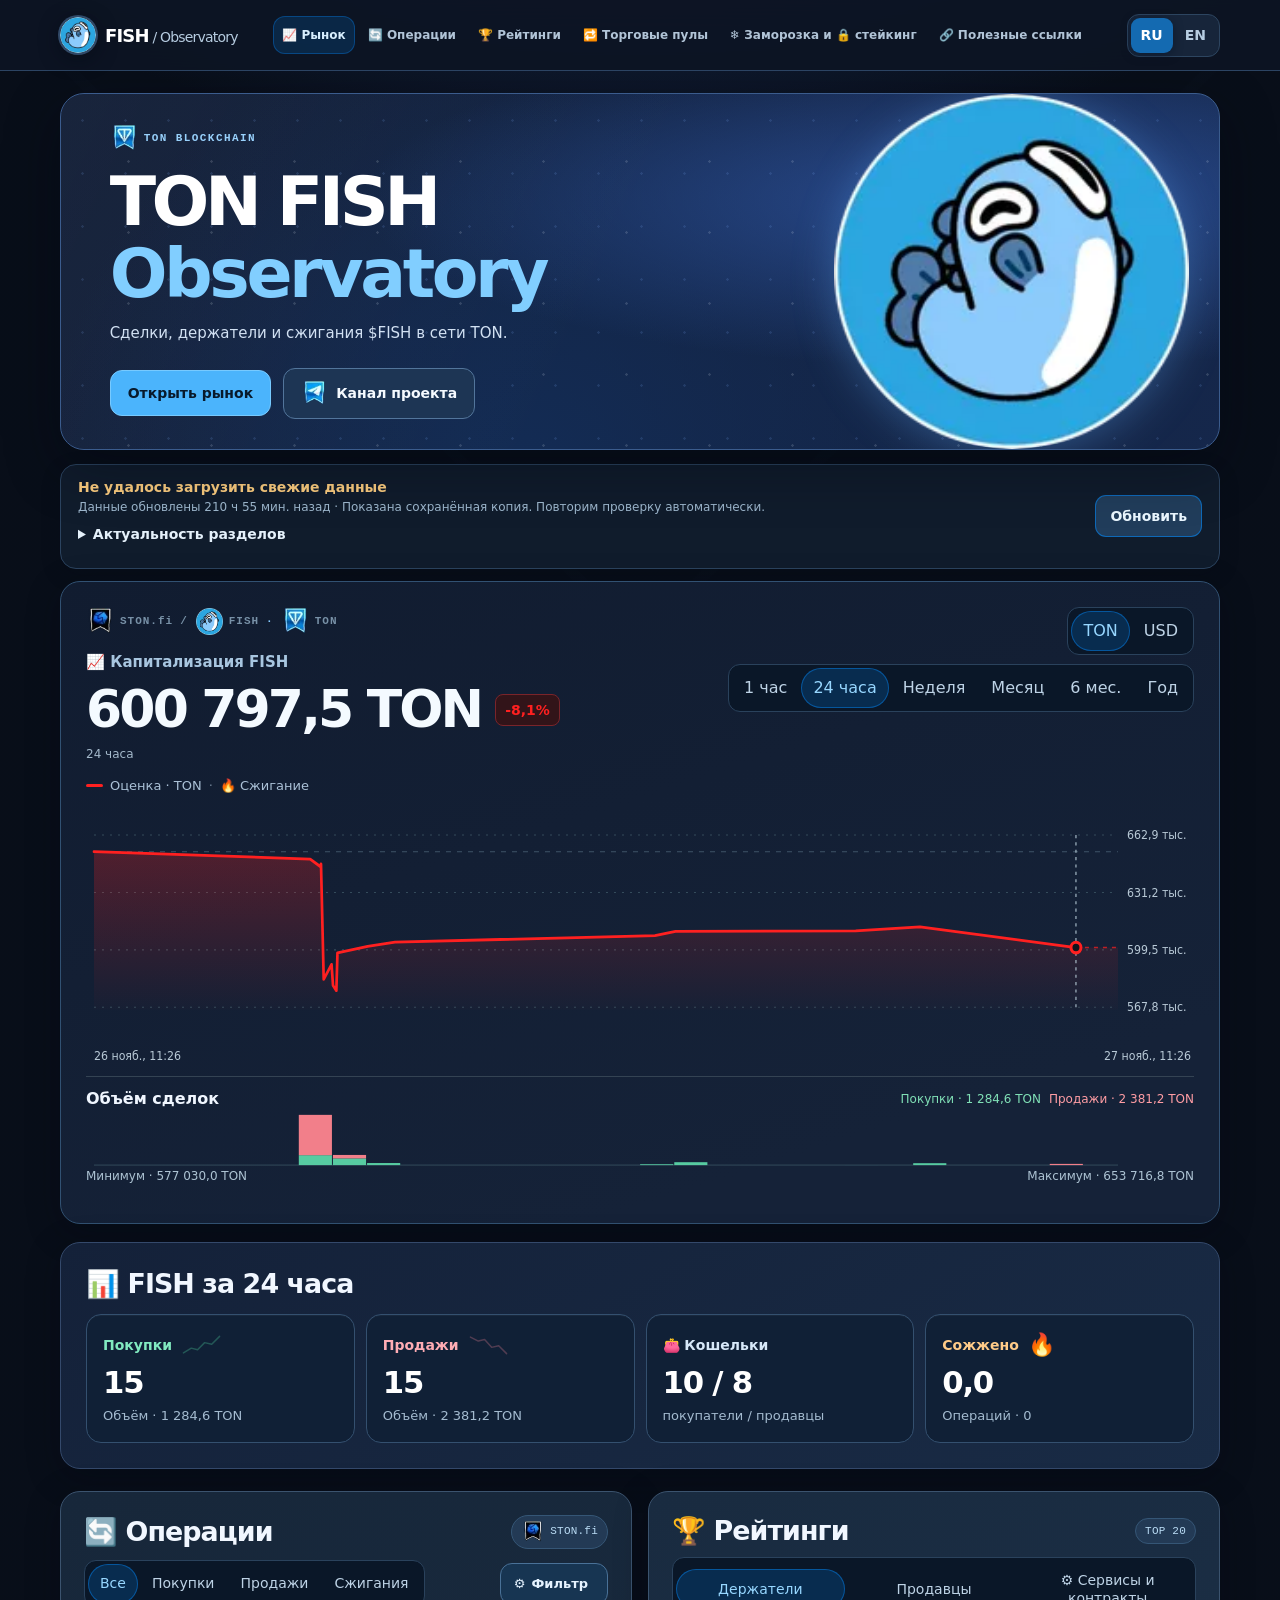
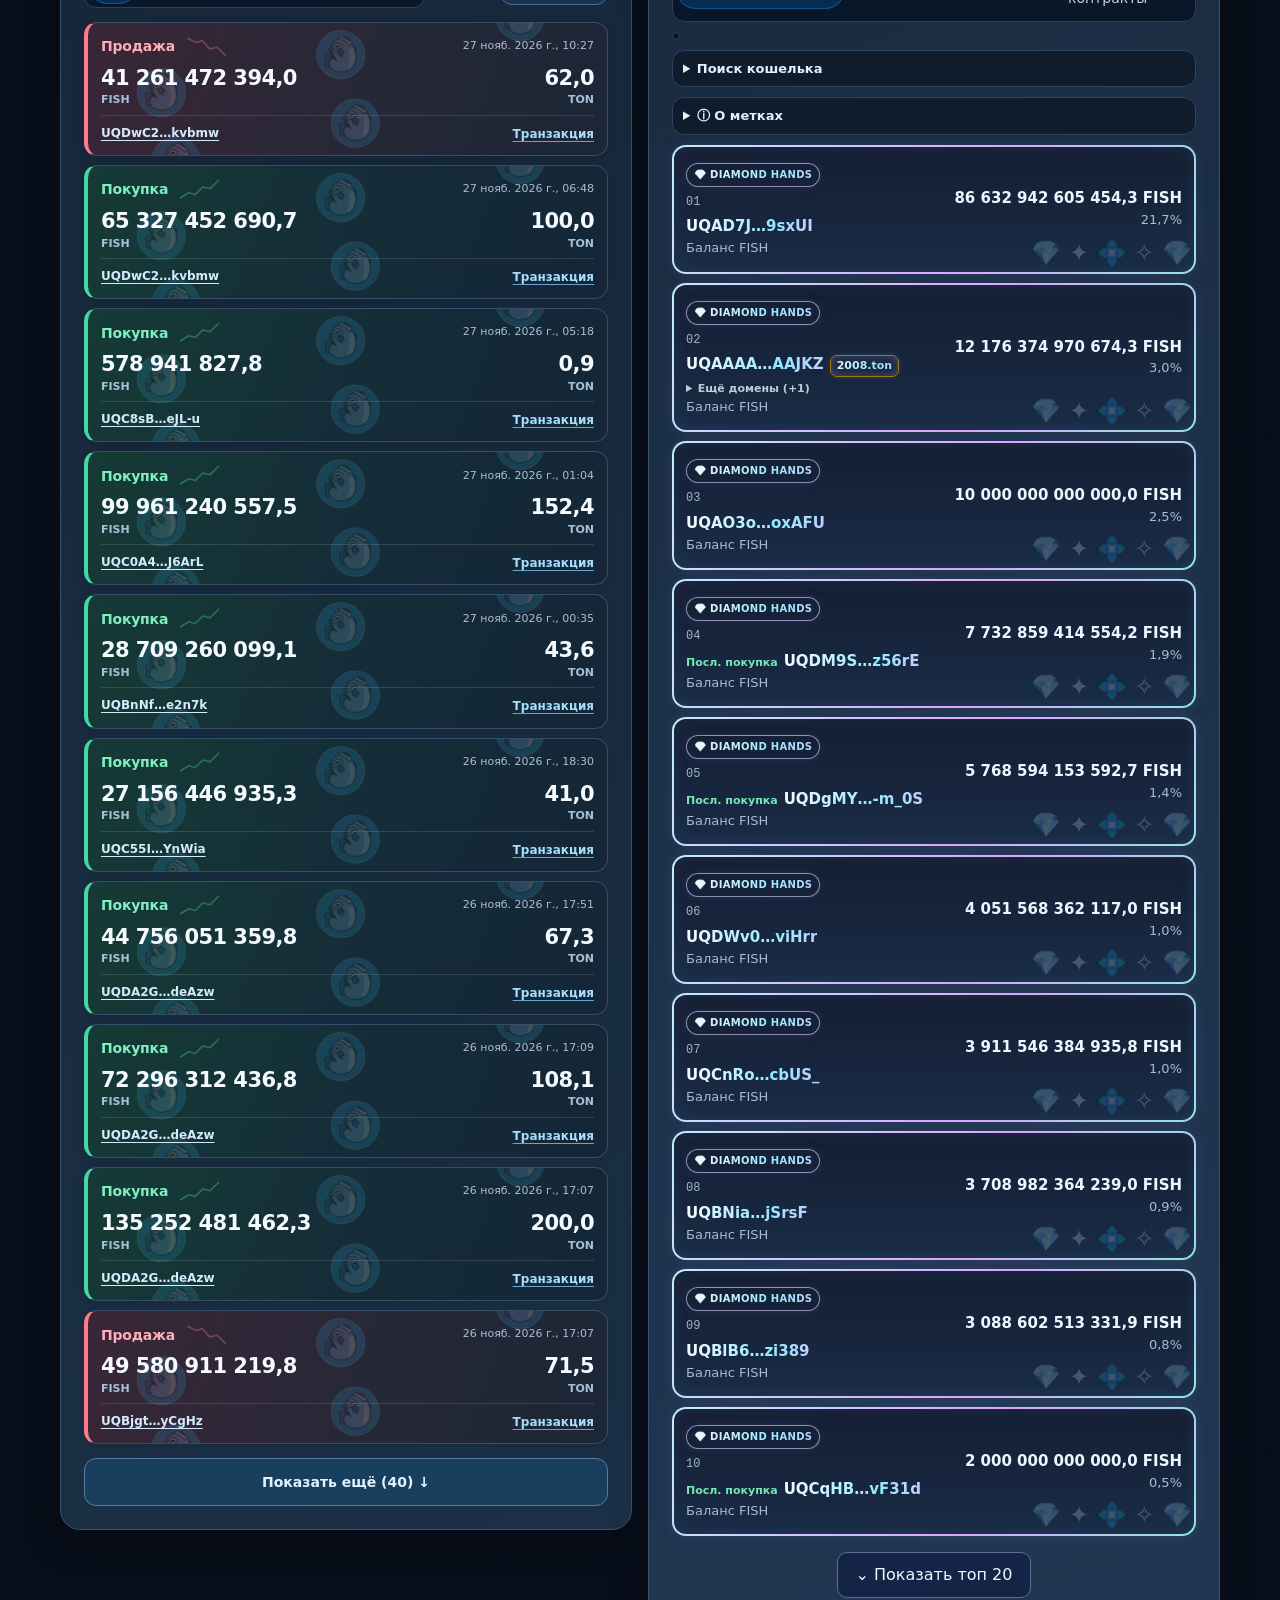
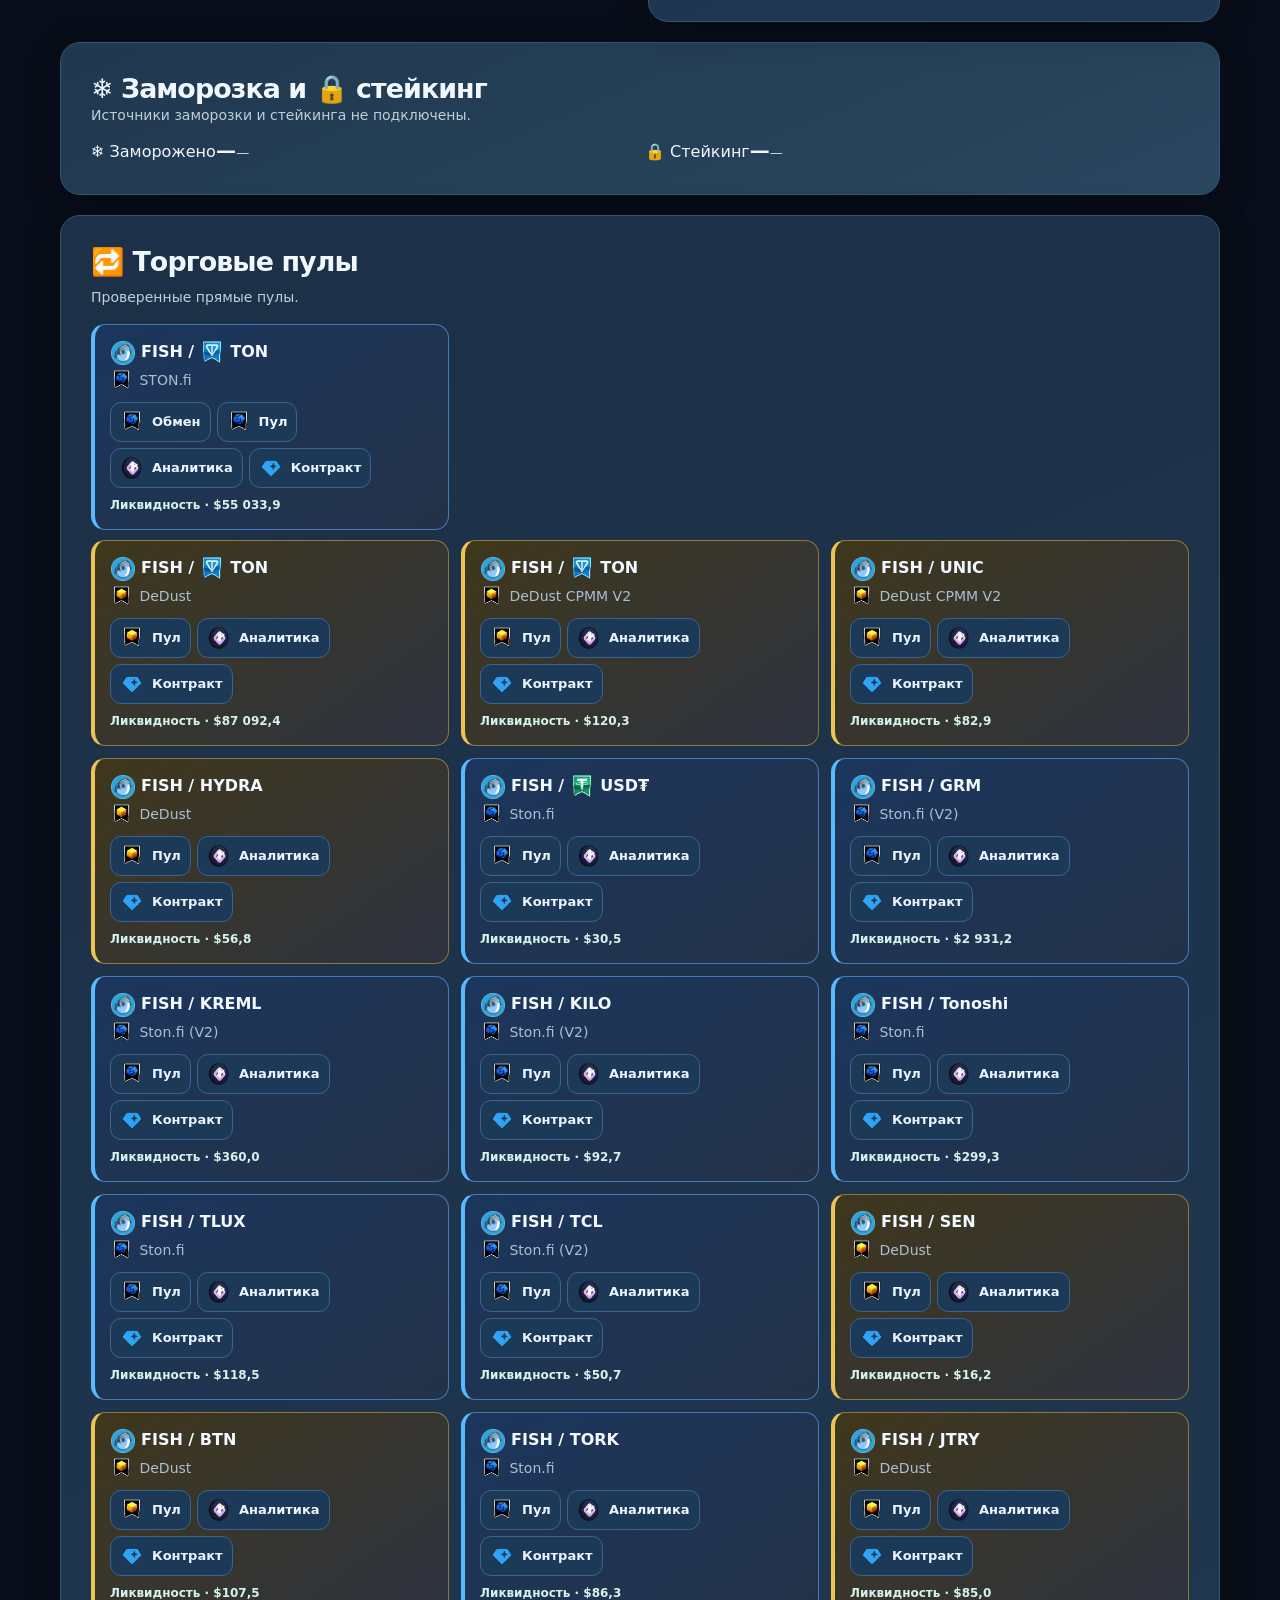
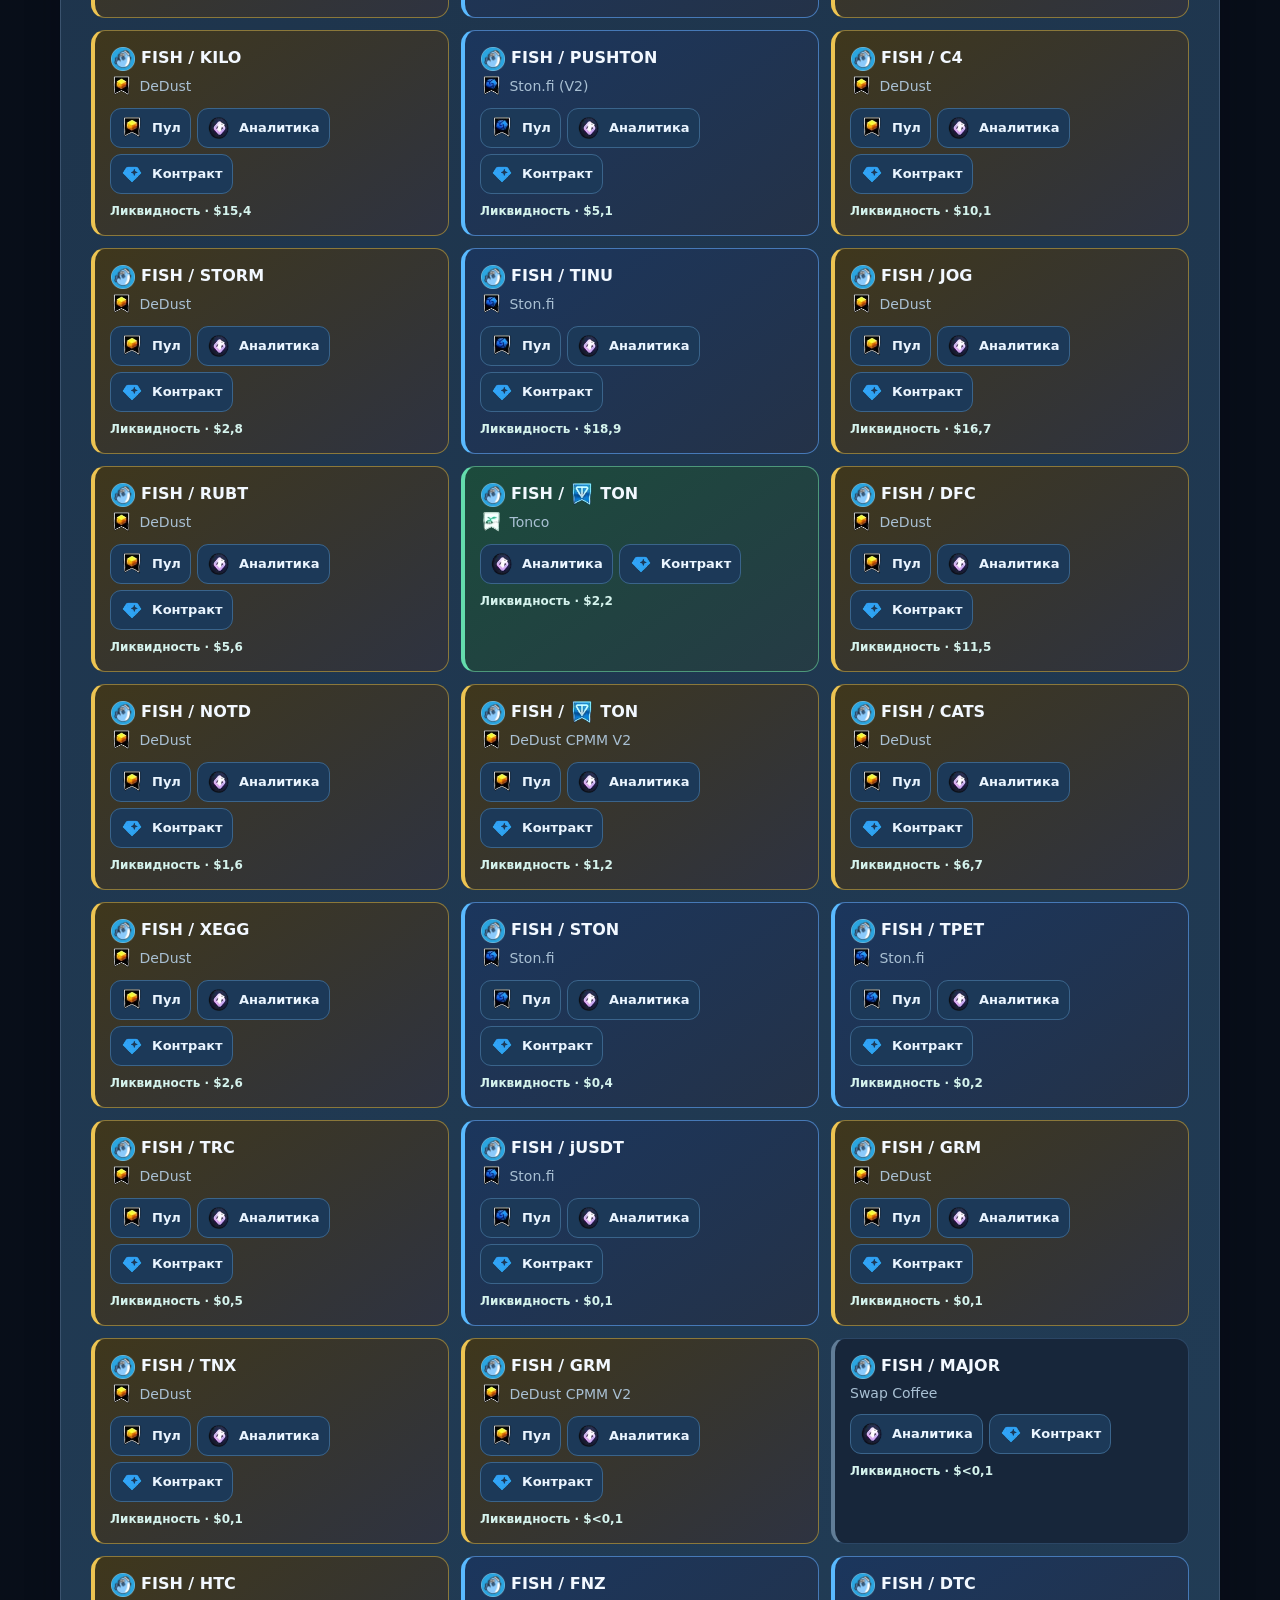
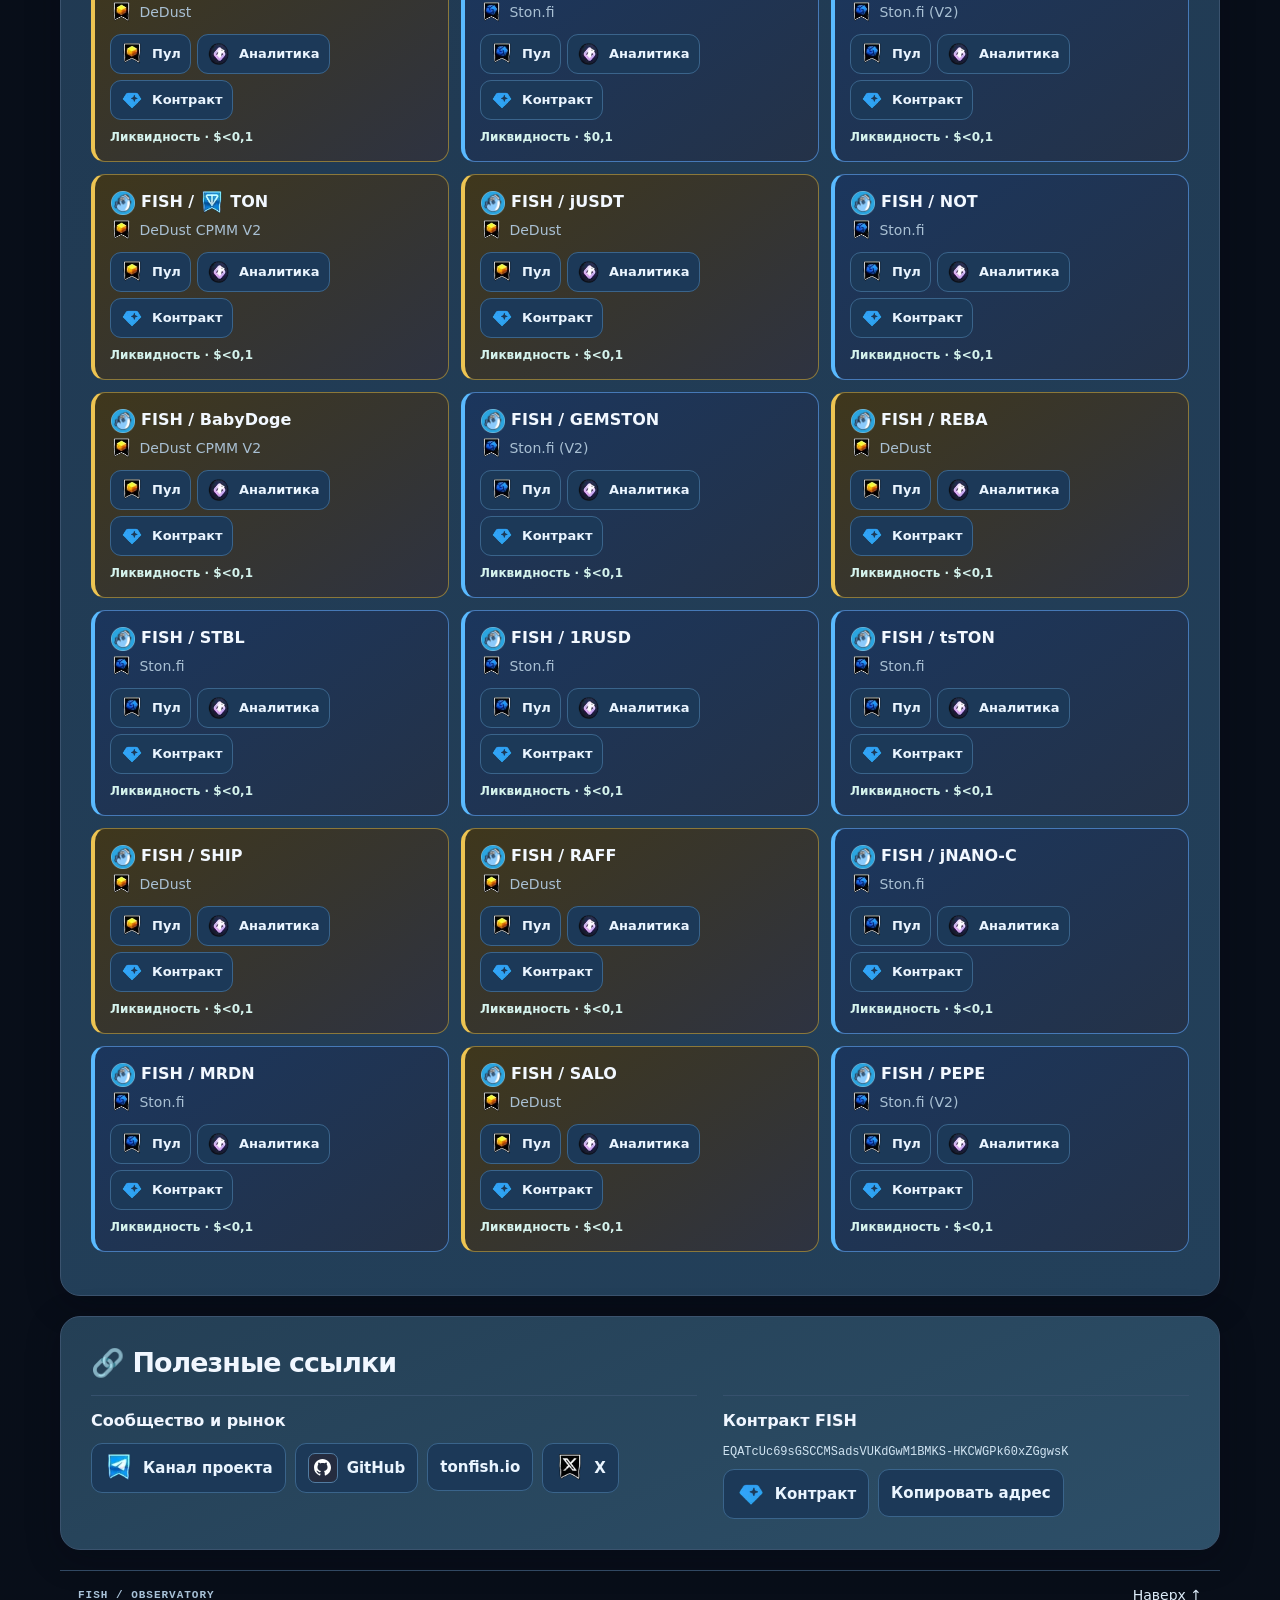
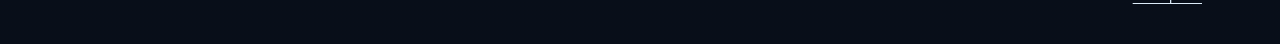
==== commit 06e8a4fd: "Refresh FISH snapshot" ====
--- a/index.html
+++ b/index.html
@@ -1145,7 +1145,7 @@
 <section id="links" class="panel resources"><h2 data-t="links"></h2><div class="resourcesGrid"><article><h3 data-t="projectResources"></h3><div class="resourceList"><a href="https://t.me/tonfish_en" target="_blank" rel="noopener noreferrer" data-t="projectChannel">Канал проекта</a><a href="https://github.com/Freebielife/FISH">GitHub</a><a href="https://www.tonfish.io/" target="_blank" rel="noopener noreferrer">tonfish.io</a><a href="https://twitter.com/tonfish_tg" target="_blank" rel="noopener noreferrer">X</a></div></article><article><h3 data-t="contractLabel"></h3><p class="contract" id="contractAddress"></p><div class="resourceList"><a id="contract" data-t="exploreContract"></a><button id="copy"></button></div></article></div></section>
 <footer><span>FISH / OBSERVATORY</span><a href="#top" data-t="up"></a></footer></main>
 
-<script id="snapshot" type="application/json">{"schema":1,"token":"EQATcUc69sGSCCMSadsVUKdGwM1BMKS-HKCWGPk60xZGgwsK","updated":1795746480,"errors":[],"refreshStatus":{"holders":{"attemptedAt":1795746359,"ok":true,"lastSuccess":1795746359},"burns":{"attemptedAt":1795746359,"ok":true,"lastSuccess":1795746359},"zeroBurns":{"attemptedAt":1795746359,"ok":true,"lastSuccess":1795746359},"trades":{"attemptedAt":1795746359,"ok":true,"lastSuccess":1795746359},"rates":{"attemptedAt":1795746359,"ok":true,"lastSuccess":1795746359},"pools":{"attemptedAt":1795746359,"ok":null},"identity":{"attemptedAt":1795746359,"ok":true,"lastSuccess":1795746359},"badges":{"attemptedAt":1795746359,"ok":true,"lastSuccess":1795746359},"domains":{"attemptedAt":1795746359,"ok":true,"lastSuccess":1795746359},"fragmentNumbers":{"attemptedAt":1795746359,"ok":true,"lastSuccess":1795746359}},"holders":{"totalSupply":"399910955135521.953138831","holderCount":67448,"holders":[{"wallet":"0:03ec90ebb14705e65166afc7af315bc5d11c8b85233292abbc90f9eef414bdb3","name":null,"tokenAmount":"86632942605454.315583378","share":21.663058111547887},{"wallet":"0:3bfee7643f3af1e05c2bac4c2567d8e4e4ead004c2593b530e1b11c9c491ac21","name":"fish--token.ton","tokenAmount":"30091956222587.125066122","share":7.524664137392674},{"wallet":"0:779dcc815138d9500e449c5291e7f12738c23d575b5310000f6a253bd607384e","name":null,"tokenAmount":"19018706337581.697269977","share":4.755735268901707},{"wallet":"0:0000000000000000000000000000000000000000000000000000000000000000","name":null,"tokenAmount":"12176374970674.331493","share":3.0447715458427482},{"wallet":"0:0ede8fe67d4e94ea31abb4ad4fb86043323e3656c22efaf39e5f82b71d3028c4","name":null,"tokenAmount":"10000000000000","share":2.5005566543210094},{"wallet":"0:ccf526e7f4cda8696ce8e79cdb634fefa2eac989250aa75e617ce18d1112f3e7","name":null,"tokenAmount":"7732859414554.243074242","share":1.9336453065992476},{"wallet":"0:e03180f02dba5a9ef2b42fad34876570b6e8104e7ded81b0e3236931af353e9b","name":null,"tokenAmount":"5760614358486.448217516","share":1.440474256709044},{"wallet":"0:d6bf4e92bd8b382f4c969c7207060b96d90ca37415b40be978c03c16dbdaaf88","name":null,"tokenAmount":"4051568362117","share":1.0131176228328136},{"wallet":"0:a74688bde51f632d5acf38dc5358430c0ae2251c1b186636195b9270b6879c6d","name":null,"tokenAmount":"3911546384935.846285739","share":0.9781043341536618},{"wallet":"0:4d89aa34b839a986b1a6763286665dcb6980a9393977e1a41d0abc7da06ba34a","name":null,"tokenAmount":"3708982364239","share":0.9274520531657101},{"wallet":"0:6507a78595cfada3f62a09a6ee06d49617263cb989bb63a1b7f400dd88abf38b","name":null,"tokenAmount":"3088602513331.874401255","share":0.7723225567264612},{"wallet":"0:76a361566b5e48b4465d879219e3b46a724e34072fcd68528b814fac6acb5098","name":null,"tokenAmount":"2276676914875.642992071","share":0.5692959609231315},{"wallet":"0:76468355b0fe838ed6c75fb7504dceaf69718fa5cb6fc62d70cc9af0aa8f50ab","name":null,"tokenAmount":"2123525667739.000111104","share":0.5309996239086221},{"wallet":"0:7786543a54d125bdc6cadcaa00248eaed828633704df13f2b42ef71f0aab239c","name":null,"tokenAmount":"2004732980690.572467658","share":0.5012948395002602},{"wallet":"0:aa1c16c87b6c11c9af04dc1d1bc2b8876d52265c462f6162fc8bfc43218f2f17","name":null,"tokenAmount":"2000000000000","share":0.5001113308642019},{"wallet":"0:06236dc3d7ed2252c7f0f1320ec76cb41ec380983a5c36c0280244e64d453c27","name":null,"tokenAmount":"1919211979931.330725395","share":0.47990982874698884},{"wallet":"0:46ebf7d8ca02f6a25125be3d99057e103c1d94960c9d0563719b1250f45e7842","name":null,"tokenAmount":"1898101558752.781958902","share":0.4746310483316349},{"wallet":"0:c56deedd95e7d4cbde94196cb081aa9de4c1d32cd10790881941b2399bf28394","name":null,"tokenAmount":"1557345799042.765011402","share":0.38942314008752554},{"wallet":"0:d166788b27bafa856d44e2bc78a29089bc36c9251b2dfb72d435bbc19d0cb63c","name":null,"tokenAmount":"1539359266584.237877954","share":0.38492550574479245},{"wallet":"0:50d6b5c666cdbfb7dfd38d472dda31c5fc1bd4d5416c951d41ac8bf58eaa6ffa","name":null,"tokenAmount":"1500000000001.623195171","share":0.3750834981485573},{"wallet":"0:9a80d8182a48a84855d6dc61bbdf2b63bda7175e311d01b4a5f6c43125e3f3ac","name":null,"tokenAmount":"1451562183222.616939327","share":0.36297134764180466},{"wallet":"0:89892fb0f2a31198b9b8edb58886614bf5d304db536e50a339863fd646aaebbf","name":null,"tokenAmount":"1405607501920.949315717","share":0.35148011922919603},{"wallet":"0:c127a7efed88f479b282ef3f54267d78a7670e5bea43072ba6b30e54be7711e6","name":null,"tokenAmount":"1398038312879","share":0.34958740062653004},{"wallet":"0:44d4b1400d1bb2ee47648cbdaca4e6d5c69b3bc348fd869c912ba508a1071657","name":null,"tokenAmount":"1357396446626.912770689","share":0.33942467171646196},{"wallet":"0:59a47b08b8c5b0d0c98fb94f9ad72ac845c409d29d755ac2a4dda52666db543e","name":null,"tokenAmount":"1330818480164.082163342","share":0.3327787006267668},{"wallet":"0:44e40fddad3e51b7fdd7b8b047b55f2d0d8c391a99817471602fd0a98efece60","name":null,"tokenAmount":"1326180995428.749068994","share":0.33161907129534185},{"wallet":"0:e59ec6c7acc2b748aafdea4a146d537367078e7b170da531032d3b24dc459bbf","name":null,"tokenAmount":"1256937727629.613607815","share":0.31430439988913583},{"wallet":"0:658a564d5d4f3e3ad5039579c1a358ff5dd25e34fab7423f72b49dd26c55abed","name":null,"tokenAmount":"1200635472225.180922891","share":0.30022570194865233},{"wallet":"0:3eb8bf526392e9cc107da59b87de3ce1d92e984fcf38a0609f944a9b0c56d459","name":null,"tokenAmount":"1136510667029.739380879","share":0.28419093111480237},{"wallet":"0:9e913483b4bdd93138d7b4d80279e0a3d4d20ab599fd2b539bc07a0e6206f73a","name":null,"tokenAmount":"1115740227767.266615683","share":0.2789971651037077},{"wallet":"0:9c22fc8c3fdf1199e57a56060abdf9f813dcacc5f73b563fac28907cb2f37dd3","name":null,"tokenAmount":"1100982200463.219726096","share":0.27530683676572915},{"wallet":"0:d8c9005de0d896877fa920550cddf3c7f068a939e292e3ef5e99c9fc44e147d9","name":null,"tokenAmount":"1077425184471.828669745","share":0.26941627145640723},{"wallet":"0:a12df9872520a67af9ee8c667ef2c75d072169ef6440559d98aab71dd58bf62d","name":null,"tokenAmount":"1076150729960.352416632","share":0.2690975868854771},{"wallet":"0:74b975328764466516e2eb82cf96407c19b12caa87c67421de5be82abac964fb","name":"000000000000000000000.ton","tokenAmount":"1036499284117.558376379","share":0.2591825182099123},{"wallet":"0:d4704a904e4a3ebea12906d966096009c933f16e5f0de84508cc820e4fd6c21d","name":null,"tokenAmount":"1006182631917.804249754","share":0.25160166757042923},{"wallet":"0:2e08ba67b1898c3063a68eea4495e86b03292c22aa62a83585cf873113019798","name":null,"tokenAmount":"1001325042517.217603384","share":0.2503869998204696},{"wallet":"0:4bed6b0d3eee998823b6a9b5117a0972087e2566d8abf48c4e8970fc70e7b0f9","name":null,"tokenAmount":"1000325355019.866625979","share":0.25013702229809537},{"wallet":"0:c0f2beffd5ca669ea9a21bf590c9c900c020fbbf104dc657e234bb75e3f3813a","name":null,"tokenAmount":"855723702750.329595","share":0.213978559917255},{"wallet":"0:4b37bca8d252a82bd64fa709243d86c8996c2a9502babf91d5204d6a6cbe941f","name":null,"tokenAmount":"855354051312.230618893","share":0.21388612648092323},{"wallet":"0:fc207956b52db9da47dc263a1c99dea97df1fca79dc0b163af992d86e4cf243b","name":null,"tokenAmount":"853304779003.830515981","share":0.21337369433019465},{"wallet":"0:988b1e252bc405dbbd0e8da8e6b053c4f787e770ee75f25b6b4d4b55e4f8ed99","name":null,"tokenAmount":"853250483814.731754319","share":0.2133601175105548},{"wallet":"0:142bb2cc01c8e75c40cd31875831f9d51dedef2081411edd84b6ca8735a22e73","name":null,"tokenAmount":"814358917966.36217629","share":0.20363506113264437},{"wallet":"0:115f4ba51f2e27048cb46f707e093417f37443b589223f9b9a595b7d2642c813","name":null,"tokenAmount":"765767329390","share":0.19148445911677928},{"wallet":"0:7c7449ac29abe5113cc85a9b8e93d6effc8cfe628fac660cebf0e33692061938","name":null,"tokenAmount":"754074458047.998901329","share":0.18856059039254325},{"wallet":"0:6f53c471de04b4ccc6e45b7a39a7385829fbde7072ef65e7bcd18a94c354a58e","name":null,"tokenAmount":"737757320506.57582048","share":0.18448039770667557},{"wallet":"0:2f578df5b17a7031a62ae9ed47b1af7977e17360aa376b08fa9f2e33fe4242c0","name":null,"tokenAmount":"703274871620.409294762","share":0.17585786600471678},{"wallet":"0:d068d7d30451d9ef0e04bc8fb73d778e5de3f1cba8bb4cb82b7a5e857fd5ed3e","name":null,"tokenAmount":"700577316992.134313853","share":0.17518332718710405},{"wallet":"0:2a53215b3e0f0d612d2abe92b505d8100be6e58c54ce08ae3d4a3f16b2669d3e","name":null,"tokenAmount":"699331925156.099873833","share":0.17487190990282075},{"wallet":"0:2ab0f3e44a169d9977eba3956ff4129a059383300097a3ee4a411546692f2afa","name":null,"tokenAmount":"672573618211.198797322","share":0.16818084365387712},{"wallet":"0:b16b409b9a3cca0dac98e2242ed0eb69e0391a4b5610681731889fd8e87d6c04","name":null,"tokenAmount":"650484086437.219784026","share":0.16265723108705124},{"wallet":"0:0dfd193f26c7ca76e20369adc5d04eab5e186a0a59413c93673ee0dccba37fcc","name":null,"tokenAmount":"649694656443.091998472","share":0.16245982964455757},{"wallet":"0:c1bc80da310f12cdec91f1333deb1bb70855b412dc0ed381041964dadb3f78cb","name":null,"tokenAmount":"625663587919.604036493","share":0.15645072481387237},{"wallet":"0:6747a7533eeb32c98764e0fc79965409a099772a5bab08eaa5051b37b0bc9b6c","name":null,"tokenAmount":"619076286228.714399826","share":0.15480353270615496},{"wallet":"0:76ea4129fa2d14a67decaba90c4e7ddbaff39aea2cc413cbd75859d80b3dc325","name":null,"tokenAmount":"602212264549.628944262","share":0.15058658854332987},{"wallet":"0:dfecc1af61e5acb38100e675bc28c33b0e76cd8a4e868d1437a47df520f7d1cd","name":"observer64d.ton","tokenAmount":"600000000000","share":0.15003339925926054},{"wallet":"0:6d169eb0be1c9ca252e40c05537f7d7b05db18d94af8dd037eef80d453bba7f6","name":null,"tokenAmount":"589717115026.803088714","share":0.14746210561472606},{"wallet":"0:75448f6a8fc68744207dde1177a374731557f2097beecc913ad5f29e19db046b","name":null,"tokenAmount":"583873446507.714204506","share":0.14600086319462066},{"wallet":"0:073d452304402af59b517373add4b52812fbb7711776d8107eed18692eb5d51c","name":"visit-hashtag-on-t-g.ton","tokenAmount":"580848286580.892213282","share":0.14524440481608067},{"wallet":"0:7492b9fab2010c6f371185d969ca9592312c0fe5f46dfee256180b89fe7d1d1d","name":null,"tokenAmount":"576279301313.366107173","share":0.14410190416465996},{"wallet":"0:3226a33a9650462b8fd47468f4b05cdd279a89093603694db2fedcbfdbb1364d","name":null,"tokenAmount":"561469206680.210901492","share":0.14039855609605395},{"wallet":"0:7e7aa25c2f4bf0e4cad0f9d509a50cadfff358b8ae83b6017055c3dc567a8278","name":null,"tokenAmount":"549759317061.719322733","share":0.1374704318553656},{"wallet":"0:681f3556e5d74beae13a741ea60ee208f26de84c6981073e8af8bf999fe5a638","name":"vip999.ton","tokenAmount":"549000000000.356652738","share":0.1372805603223126},{"wallet":"0:c6855cad57da8c079035504c108180a062096778e6dfedc5e068c14a64ae9db3","name":"kevinyeung1010.ton","tokenAmount":"530923779278.880289586","share":0.13276049892130629},{"wallet":"0:63c330251254f13ae5e4da75ec8fa268224619f796f86a277054ba1ddb52f9f0","name":null,"tokenAmount":"530223259471.839251273","share":0.13258532997480826},{"wallet":"0:951361d511bb3e4797da38ab380d15e4fe157142550f8b166e415287fa360001","name":null,"tokenAmount":"529318626101.809940882","share":0.1323591212754935},{"wallet":"0:ceaa41a950f3e72d64c8c54b011f1f28318a21e4f9fdb20a9577abecf9fee38b","name":null,"tokenAmount":"523875270430.23334909","share":0.13099797935085383},{"wallet":"0:8438f20f12c451d84b62f3d41ea90711318ba9945bf1dee6a7615d8afe0317c7","name":null,"tokenAmount":"521995834319.347086494","share":0.13052801570350905},{"wallet":"0:2355386f6b57ff523be3eeca32b668c440360b1bb19bf31c4956716108fce092","name":null,"tokenAmount":"519814090736.053637433","share":0.12998245835998637},{"wallet":"0:192584b9a07ef54ba13e362a9b82026a64b441b46ec2d0c08f89441159de6b59","name":null,"tokenAmount":"517069153405.830098533","share":0.12929607122930792},{"wallet":"0:7d1a5f32a9bdafc137068bc1835983a9f7d432770e94396ff494cdeebc0effb8","name":null,"tokenAmount":"516246133115.626071258","share":0.12909027034297682},{"wallet":"0:3248819c13e527c1b9d824985c5763fa049314b464d151391f219d6d489f6f6a","name":null,"tokenAmount":"510407124435.77630535","share":0.1276301931420732},{"wallet":"0:07bd5a1cadbc2f2e78c18cd395703b557699ba11870f83b36b97b1278941750a","name":null,"tokenAmount":"510000000000","share":0.12752838937037148},{"wallet":"0:884af7ceba80d881bf59a94ff40b995981b7d982e4221c1504b918ad25c47bf8","name":null,"tokenAmount":"508336215577.467940813","share":0.12711235064945967},{"wallet":"0:0533785a486c3ee86b384467fae948907202153c7db6584839d9b03d1bd28077","name":null,"tokenAmount":"505243370897.121116469","share":0.1263389673148374},{"wallet":"0:15a8b5d318591e1cabba3d936624f00c43705ef1cd1cca68df188ee44ae1a849","name":null,"tokenAmount":"500000000000.524406919","share":0.1250278327161816},{"wallet":"0:cdf77cadedd71278ae122dc5ae37603e8248c7e487f8c830db857b99a3a3d0d0","name":null,"tokenAmount":"500000000000.000000001","share":0.12502783271605047},{"wallet":"0:2a1a289a8271010a903afd44315a7b090ce97fa0cf05dd8765c052604064910b","name":null,"tokenAmount":"490357655753.429692102","share":0.12261670990914893},{"wallet":"0:210eb9c22b6b3ce64bbfb35734e10003ef9e8c9b2395e3be0788d97ce7542561","name":null,"tokenAmount":"488651980408.187663063","share":0.12219019612568331},{"wallet":"0:c0d86d67b5d18bea64b8692b17209130760ad5d35fe6e8a51a394cecee31dd78","name":null,"tokenAmount":"488129316752.262198446","share":0.1220595011174037},{"wallet":"0:79f0244c3d070a9c5c472510af5f07e27cb31f6769f468abb0cb903698b43358","name":null,"tokenAmount":"480504130481.066942373","share":0.12015278009031624},{"wallet":"0:68d205491cfc24cba05aeb602615e3e3607ae617e2cefad30c6c4511b6dd028a","name":null,"tokenAmount":"468861495715.159649281","share":0.11724147330654439},{"wallet":"0:09e416bf7e31a38868eec0d18d649ce7eb78666ba24245ff8be1ca800b1b3422","name":null,"tokenAmount":"454307012622.551102917","share":0.1136020423518019},{"wallet":"0:feb47ed39ba1bf23205b23307a6cf70e6d979d47771b4017679ba2fed7648b65","name":null,"tokenAmount":"453065887978.478319313","share":0.11329169210304409},{"wallet":"0:ae9a25d8bd93f0cc1c661f11f9228fc61d8ebba39053cfdbaa4703320e7e759f","name":null,"tokenAmount":"450177465546.021902458","share":0.11256942570964719},{"wallet":"0:3d8d48a5bc72af9c2bb1cc3213ff4432d63f001a97c17be01768f81c69c4ea01","name":null,"tokenAmount":"448986876390.151315713","share":0.11227171214601973},{"wallet":"0:7fdce4c3aa512e7255ff38451d20be31adf0e036f51f63c1d12d3098c9cc5e7f","name":null,"tokenAmount":"445697403351.318284012","share":0.11144916077637339},{"wallet":"0:cc5fa0e24518ad381d057203bb7d0ddd0f95ae9e2194ed3beae3563c3e670b15","name":null,"tokenAmount":"436498115725.728361102","share":0.1091488267876552},{"wallet":"0:55cb9dfeda491dbdc2ec8df39dc5d7e989818001edb5e05d6b2c13ffcd1d7e61","name":null,"tokenAmount":"431203636479.873714504","share":0.10782491225671657},{"wallet":"0:3223b11780006a47ca6083c50db6bd4aab4b11784c6f69f00506c88ba2bacdd1","name":null,"tokenAmount":"423000000000.596368125","share":0.10577354647792782},{"wallet":"0:e0094d278d0c213fdae7c77d0689f7f12caac3e4d902db2bcc353ef43551cd7b","name":null,"tokenAmount":"421293404367.876069224","share":0.10534680257136442},{"wallet":"0:dd7af29962345c8ea1d4c910b2281e1dbca6d111f461717a527263dc2988c5a3","name":null,"tokenAmount":"419985793085.845335976","share":0.10501982696210971},{"wallet":"0:67de09416374e2be71766e5ec1164c3ec01aef995e6dfa4b81d4a92e809d5187","name":null,"tokenAmount":"412917428463.65094594","share":0.10325234234299016},{"wallet":"0:3b39f4ec2d3a83d7c75bb5c7bd05ec4f2e670ec792884b749bf9e72e5558409d","name":null,"tokenAmount":"408632560087.457901991","share":0.10218088672989226},{"wallet":"0:26c8228f741ca57bb7b99e66cdc04528752892c7e76ca0b0c786d8176ef8e241","name":null,"tokenAmount":"407284163506.094934992","share":0.10184371252547317},{"wallet":"0:73800b1f51309ebba7e11a38497119e72bcd40119b11accdb059ba69897c3393","name":null,"tokenAmount":"404862380609.728470875","share":0.10123813199179017},{"wallet":"0:4647a8d5f3accfb57cc429c79eb0115f54c8447ddc25b91a983bb913b16d5147","name":null,"tokenAmount":"402052431748.991926127","share":0.10053548835958852},{"wallet":"0:da3acb016367bb7ee34c484c0344ccbe2d87aa79d88f41bdff3972797f3c22db","name":null,"tokenAmount":"393538307437.226724216","share":0.09840648333923845},{"wallet":"0:c72b9d1c9a2b4f214967ea7d965a8639ece9326ee2d95f81cd727294d6074c71","name":null,"tokenAmount":"391350457584.818620363","share":0.097859399088529},{"wallet":"0:e9d5cc63df9861a876a277c2dc1fc6ae75effbcad52bd6415adf3c6777b5cca7","name":"cryptojungle.ton","tokenAmount":"388465888782.30402101","share":0.09713809631713154},{"wallet":"0:6735fbe7d588393fdfd3567f8527f4528a056ddbb6d5e0e1d498a0d6b709deda","name":null,"tokenAmount":"385995884325.032653294","share":0.09652045770894829}],"asOf":1795746359},"engineVersion":"1.3.0","methodology":{"valuation":"last observed swap in primary_pool times CURRENT total supply; not circulating market cap","primary_pool":"EQCVflRjTn91FKGZzy2UTHgLn3hG3TsOlQIsAOPcB57K5gT5","sellers":"sum of successful supported native TON swap sales; service roles excluded","holders":"balances excluding known services and identified contracts; unclassified accounts may remain until verified","burns":"accepted burn notifications and zero-address transfers shown as distinct evidence","usd":"historical TON/USD rate from CoinGecko","history":"incremental confirmed swaps; missing intervals remain partial"},"serviceRegistry":{"asOf":1795720710,"source":"https://github.com/tonkeeper/ton-assets/blob/main/accounts.json","sha256":"4286bd47e11399901a7d713c9e98a5dba17300d76fe272f4f5d46110a84f4e2e","entries":{"0:ad8afecfacc248996885d8be6824280f9f3a7e54c2f6080b7971b9f556c280c4":"Crypto Bot","0:dddcd3cdad60af4c0d69389f567ad51d0c263fa4968d655ab424c69aadaf9322":"Wallet Bot 1","0:436a76c2794a88e3fbfec6b9c0374fc8db046f10868b835420d9937973a665d4":"Wallet Bot 2","0:6e814e6450e8c578067bb656298fb4d01397dd15018d7f34dc369eaba4c2111c":"Wallet Bot 3","0:5f00decb7da51881764dc3959cec60609045f6ca1b89e646bde49d492705d77f":"OKX 1","0:f15db2c62cd86aff0860d39c491fc73a31395fafeb5945e644498562260c782e":"OKX 2","0:e7e86da08742ed933434ffeb8f08a63c7e100ee842e25f599a9cbf0891574a6c":"OKX 3","0:0338def34b84c6ee9134a04ab1601450be446340a37ae259de57cb37bdb590cd":"OKX 4","0:a30a49ec725e9f57244b66af4c2da7ab76004b4fce80d3a34b1cd0c37762abce":"OKX 5","0:24da1e7b8da901e5b3dd0f98c397feb6e5a5ea483195a8b6bd0682cf2c5327ae":"OKX 6","0:7f2e84c723d8b6b6b1aacf810c8c26ab23c22022b464b87104b2d3065b0ea70b":"OKX 7","0:854ec4521efd52ad43bcf1988e4c44ebdf9a26ad18fa51abfdb685fc3b348a5c":"OKX 8","0:f9bdc0de461c1a2e002fada9550bbb095c8f9f73668d70c517a9cc7e050f8e5a":"OKX 9","0:9b9b739de2527ae72d21083f5198d710c7288453b4733e57ecadb2e189ac829c":"OKX 10","0:b31535e934db05bbc220267467903c8108bdabcbc2a06588838b726ddf589ef0":"FTX","0:57eb74407604a19f7e04005315ef70aeb7b675e6551977586756f6baf12125ee":"MEXC 1","0:1c7bd690f4f93de8b93db5790129dab65926c6e1fc9b57380089db5529516630":"MEXC 2","0:d887d0e2d1c4fc4126e71c970d33ab1896940000eae703bb1ab6cecc830777e3":"MEXC 3","0:7994848c1fcbcbc57a6a5a987b66eb424b8b54e10759b6b514a66b600c2b0eef":"EXMO","0:8d195793baad9a08c46dc353aebe999341dabd07721b9725f19e18abc3d10d92":"EXMO Cold Storage 1","0:26ab8ae763a3a7c3067d882b7b01cd5d37254cb8768f57b6a47c00028effc7b8":"EXMO Cold Storage 2","0:0130c77346e9ed82df677d107ad6a775c11f9c18f6a05c0dd17906b355850dad":"EXMO Deposit","0:342a359e38357c083968129fddddf049ef5c47315bfbef27505a356bf9f02d65":"CoinEx","0:555f3053e257130374bb831ae0e219e5e5f9ec0ca8f8a0d133369d3d690c64c2":"Huobi Deposit","0:85af78e8d035e920117cda654615cdf371d464480b629e110d3c5310d85ab362":"Huobi","0:80d4123841167ca989ac912443cc99a4b9c1a87584536427ff6fd85c92395ae9":"Kucoin 1","0:b37e57033db21d10b950e6143b658c10c3bf425bd193025960aef7f22dbcf4fc":"Kucoin 2","0:07ce60b7e5f255a88c3707f3fbc79e2cf924ed6b4b7d09c6324f0ba2338a48fa":"Kucoin 3","0:a14b1f452385b2bb984ad2c4441e1d23cae071fdfc096dfba53ebba3b6ff1d10":"lbank.info","0:75726a716f747e60b0371cb0d5d35471e8e1e931003fecc3a0961a8bd82c09c7":"xRocket Bot Cold Storage (Old)","0:c1dc654b598ab84cda4f12372efed8907cedf0901865a58649087373e01b1c24":"xRocket Bot (Old)","0:45614fee399c43d77bb597558791831bc0ee31754cbb2b5b1fbf5a3488ed9940":"xRocket Bot Cold Storage","0:011a8f0a0b36b779af033473274966666d1cd6fb4e77df679375fbd6f970d012":"xRocket Bot","0:c3f1da8ecda8f8cd42bace224ea3f1b6971eaa7f54c492d4d190527b4f573f7c":"Bybit 1","0:4a1f3ebcc66bdcefa90245bdf541a50ada1c688a487534b1587abffd93038834":"Bybit 2","0:cd525c15904d7b4027eae08b318624260f371ce8c9f4fcca0cdb7b583854107c":"Bybit 3","0:ae62a192da96e266161a702cc9f6de91c0c3441f17ceba51bc442dfb2031a30a":"Bybit 4","0:e3ce05c4da977132c24a3b102da8b5fbf2ea9173337b49de346e4a4b057f7579":"Bybit 5","0:e33ef85d174eb457c072d1ee10215b69ab9b64192f7421302ab1c8e26b7ad4bd":"Bybit 6","0:7f97f36dda3f7dedc9e12f8c09c4f89e7fbc17527ab3f67de4c3b155297a56e4":"Bybit 7","0:7d133d4e425c8e00de015513a44e66e6d163b21e71720aec7579965e5de28c55":"Bybit 8","0:f2dc1860686cd658987e2bed8216532d8c004460dadea907cc7d4ad7236c496b":"Bybit 9","0:4a1c20bc9a6f9294f75f1c87a7f383a8b73a483a2e6dcb3630ddbe78b3ccad00":"Bybit 10","0:008bb088e81e38d583826901093567027cc1575ec744ac354fa4eeec302d166d":"bit.com","0:1882478daef1b7ed200cbbdc201bd4ed0b24c2e5f1a4c7c15aeb7e3b1a759193":"Coinone Deposit","0:a4d2072b1edc1355fc7fbee0095beec7889a2d3cfaa9edcf2ce9e128631abbd6":"Coinone Withdrawal","0:f3f4ed0913ab555d023745058f1a6c55a49d4876593cb9bdab1f780a99b185bc":"Paribu","0:f9873509de5a2f97f7b2805f5f7aafab447f43c91e751cc8efabc6d2ea09d78a":"BingX","0:b496b8f73b469ff06a2d89e62c4d70a103fc228c821537b49dff092060bc281f":"Gate.io","0:60ff0b28e2b3839bef250a81be9f2e78a6265b980ec5d24df4e44bbff2c3fb25":"TIDEX","0:23eef28b6da5a368d6c0b8028fd5ed47c26758676bc9db1b5653caaadc969f91":"CWallet","0:00ffafa9fb3d4f837824436d19953c792be6632af73a9b82c4dc69ca07195087":"Matrixport","0:b58c73481f25a280f9705ab3424be850614d823256263ecfa049fa9fb917720d":"QMall","0:00b402b789e5626e1c61b50c5dbe2024426e92f16c0c2fb735396df96046b5fa":"BIT","0:2c54797319837b4c6d014fc991c1a8d4294dfd4d6cec4937e370f1f27db0423f":"Bitforex","0:6a5a76a1538cf9596590ec3708470649c342624bf92e63a6a7a15254ededa904":"Bitfinex","0:59b065c5d66261a5317660e96eee476aa6a11b749bdcbe8c0d1f3dbf24200d1c":"OMPFinex","0:3cd5ad54b190a71caab984b0f210e3742c7f2147b7e9073377d7c6b470017362":"Bitrue","0:6c53cd87cc0d33486db42c1c7fc03dfaeb2f7b815afc368ab1aee567edda3f72":"Coinspot","0:9a582c23266b8ea47eb71118a3c040d42b230b2266fecffe2d3cd390c0922c35":"BigOne","0:dd528505af15c6e5206bdd8f6c9a3b541f80ca98ae8a5066ab3ff8de1ff5e678":"Farhad Exchange","0:2b6f3cda567c385f0645486f3c665a451f56b2969d1be57d86eb77c6077a81d1":"BitTime","0:cdf7f0d7c09036f064272e3c429ed570be49ef29eb3a735b64bbc17915073732":"Bitget","0:e9c0a24ffaa6aa4f228890e71ae9550bfc53a6c57e643bc31c240e18727ac1ce":"Bitget2","0:336502faf83ef5b532d315ba71450b661c90e83fce64d8bc1fd2bf642f3555d9":"Bitget3","0:b308c7f9b4f596f6250175885972549871b05c70ed3619fd5a939401eea972e4":"Bitget4","0:e2d1df206b372db1f3b890e60d185b67aa0c9f1b6b6ff60a05091c8c01b40ac4":"Bitget5","0:7a0dc94da9f48b968dfb87be38d4fab7286288db7a04d3081feee177376d9089":"Bitget6","0:8785ef5ebb0fd24c6911d10f43c00961e9748fa54297a1ac517e3c5fe76bb0be":"Bitget7","0:213b6804c2082135a4a803da8e3b30cfed51aee9af2ad2100334b7f4711d3bcc":"Bitget8","0:573dfe99490a041703e977e4724135c5b8bea0bea67839612247451ca9d5c4cb":"Bitget9","0:de2519a527de7e1d4c1028bdb74e022b28a6e370e4fec3fc27d8d971308f99bb":"Bitget10","0:06476e580e250d0abec5c365a711833483c581d57b908be37d56bdb0e338c312":"Bitget11","0:c9959a997e1d4e4383d8db37b86d2101ce78dcf1f1b3904d9888fe572ef0efd4":"Bitget12","0:c07e51e5b694937758f45f4003071c84f4c4a68bdb168a22c3d6c8b89cd6186f":"Bitget13","0:1797a5c4c50a2b312ce9927ff6f12efd3b0b58ff311445118c2d2e64312b5d79":"Bitget14","0:6083005b354ab1c4785aa8ce8293ee5c9c182e9248f27e9c9074f35c16342083":"Bitget15","0:f99b14600ae44d2f12b178e8c6eabd78892ae82c5e45b6898f9deb7eb203f9c4":"Binance","0:8e91b50381c36dd42accdb51f5cb5d96848568b4924f8079b1a5ae7e10f43eda":"Binance Hot Wallet","0:ca1d9edeef40b3a9dbd9082f3767859547c3ce0bf641d09d58e33a3cf06fb309":"Binance Hot Wallet","0:a2faca7adfebd5c5970108d1f79065cef32b0c143fb13489066b684cdd7ee95c":"BitMart","0:5d5a830e48214791f4ab5352900c624d3bff3c5efd630196b180158eb789990f":"Nobitex","0:cad898b200a0934ee416c2039bbf3f5d7f1a323172875b3c19d378a6f540f7b1":"Nobitex","0:4532d5bcdfb05d3275cbf255bc91c3635cd48d63b719441581c5542a4750fdf5":"Nobitex","0:a32d52ced80a23fe4fe90ba94593ef686de03f9fbdaa069e642826a95234b982":"Nobitex","0:fac8ffcb6f89572a1232d59e91c65909ae408663fd2ceaecd35f35b5e9d670f4":"Bitpin1","0:c14ce5d772539be26fde315a505a1e0514104e76eef776f0b845e57df0557ddb":"Bitpin2","0:dd36441bf4aa8a6a6ecfd763efde1eb82dd86bdcfb1456b45ff4b73f87657184":"Bitpin3","0:402f5d4f4f8bea7b0bd511b9d3771834c1a22bbbbc8a326035eb07aa24f5c9f9":"Crypto.com","0:ca6e8f2a3dfc875b8673d8677f3818c4b8c02d1aa481a86a0c61bd09f8269f1d":"Foxbit","0:60def37fb0e6f41b18a73c2496d96b25442344864ca0ed97189a6f37e2439c56":"Richamster","0:97ad93444915089e812238ff10abe9066d0b03ea3dba2a8630fb9c9f88aa455c":"Wallet in Telegram","0:1f5806c73d03bbc96eb7eebf16067f1f2e8e270cfa16d57001aa9eaf7456f008":"Wallet in Telegram","0:1b44ec553616b0e4551037038834bdf0bdaa1f0440e10f3331d9841585612a68":"Wallet in Telegram","0:cf06c94efdae26faaa1d85092fc4daee78eba09e69c36dac051c1d8ffde35f40":"Wallet in Telegram","0:91887059ba56a03790b0696d7a402ac0691dff62fcd398e813f97d3b2736fa58":"Wallet in Telegram","0:6db0f022632b6269f0d4dbf8ea60a8448bbc2bcfc6812e31af8cc6405c268af7":"Wallet in Telegram","0:dd6ff02c59634745529b99a8d5beeea9f6c38a9188e6a7e96a424e3820c8ac0a":"Wallet in Telegram","0:023895aef955024920a291c6f3715e291df1b3dd254eafa8b09e21a2d58d5897":"Wallet in Telegram","0:f5066318091a8cfb530ec732104ce38f7783d92a6679ffcc0ce0960b0e94c7d0":"Wallet in Telegram","0:0c5684355f5410a923fb7dd59314905dc7ff157b28c9130671c7a4f17007e898":"Wallet in Telegram","0:23fe558cdf44249381aef36472e64a5072a24ba97fb61b2f5791da6013aec92d":"Wallet in Telegram","0:b7be71ac1b40e436db36721d9c20e82d44e78fc1e86a8ad15e00b1cc16831dcf":"Wallet in Telegram","0:55b7223f04dd1f2e1b3f28e4ad628fe6cab60004f280fb0a58cd27fc590b2eac":"Wallet in Telegram","0:659dbf460831a72795c4a9a9872fb4a3e7fd302783068dae53e8f2a5c150084a":"Flipster Deposit","0:d0a6eb95408e95ce97b0ca597fc523ff4809523635e8f519e00fdcbdf42f0c54":"Flipster Withdrawal","0:ec85cfc7fd1009362e421b5a0141f510d6540107ab73e7829fda1ef9e97a75e3":"CryptoBot","0:817438e5b0e6eb113ab74d73fc95f7ec19247dbe6ee27a42c3d0164d614c3ca1":"Ourbit","0:66a1e72196d64d6faf48fa4b2ea861f67b0484d2d14a59caf701d8c286ce44e5":"OKX 11","0:419712bc541c4489d6f1c38a105722d293b8847fd54f2717ad69142911b8be5c":"Bitfinex 2","0:6c25b5f2fe5ef1a6a1978f611f61a50883fd50a0822b19176445fca931823263":"OKX 12","0:14de4b02647941779108b7b99be85596260ccde813351000055d744dd8aba04c":"CoinEx"}},"identity":{"byWallet":{"0:03ec90ebb14705e65166afc7af315bc5d11c8b85233292abbc90f9eef414bdb3":{"checked":1795746359,"domain":null,"linkedDigits":[],"role":null,"activated":1795419585},"0:3bfee7643f3af1e05c2bac4c2567d8e4e4ead004c2593b530e1b11c9c491ac21":{"checked":1795627295,"domain":"fish--token.ton","linkedDigits":[],"role":"DeDust Vault","activated":null,"serviceCategory":"vault","roleSource":"https://tonapi.io/v2/accounts/0:3bfee7643f3af1e05c2bac4c2567d8e4e4ead004c2593b530e1b11c9c491ac21"},"0:779dcc815138d9500e449c5291e7f12738c23d575b5310000f6a253bd607384e":{"checked":1795746359,"domain":null,"linkedDigits":[],"role":"unclassified_contract","activated":null,"serviceCategory":"contract","roleSource":"https://tonapi.io/v2/accounts/0:779dcc815138d9500e449c5291e7f12738c23d575b5310000f6a253bd607384e"},"0:0000000000000000000000000000000000000000000000000000000000000000":{"checked":1795746359,"domain":"go--dnsmint.ton","linkedDigits":[],"role":null,"activated":null},"0:0ede8fe67d4e94ea31abb4ad4fb86043323e3656c22efaf39e5f82b71d3028c4":{"checked":1795627295,"domain":null,"linkedDigits":[],"role":null,"activated":1754883557},"0:6ff1ccdf53a8dde7c6c75c0f33fe93ef86f1c458e12fc6abcb15efa4bfbc0062":{},"0:2307bb5cf4e7c4200d068eaf7b76fd7f599b2fd8463e25a0fbd0c0666633d1e5":{},"0:e1b603fbe489fa315285f0d9bc8d8d881e417b5a31f9f77090208ce010c46996":{},"0:7cd7cf9dc50af215fc20c8923b5114deb48c6b0ca6664d33cb23875eb7290af9":{},"0:104c12d3afe63f046c80932c128d6d04687a5b9bf97e0ea08f21ea3253d90d77":{},"0:f187c5695cf1eb798252e9921994c8fd716d15a3a9bd956fbd0142f7fce5a181":{},"0:a1ae1a958c3abfcde840c5caaa6c1c06744976b1f5c38278072e4e719c9fbbb4":{},"0:6de39f137b2796592ff56b6d915c7d0bafe3b93ab429137a0c59591c9874303f":{},"0:212b315b38650ee1e086344199d825223d3bba90c8f0b9902e1ae7a6740b18ce":{},"0:35301cdec55a7ffb15da81fed8ee8aa441022f2bb53b350622f69667f24a4630":{},"0:21bf58bfb7bb56f8609776399cc941ff7be7c88f60e763f0ab51269208fc53f5":{},"0:736b4935bb18c20a6f56596f58da275a2011c8625427a9c54c7043f996d8d32e":{},"0:9e5f771823a7fd53f002354c48397709f96fa968a20410e4e1a158205592af29":{},"0:08d23002fbf3d028138b694829518aef79daa4c8b3dbfd0d5002aea1fe2248d0":{},"0:c73319376c25a8d8a6a544b36b5852d79ed0fdba64396b0823cb76ee9ad1d751":{},"0:71e105a9a036e5d5c9f3ba647aef7dddbfa966ac2947c01967877b191cb095c5":{},"0:175907628510b1fc294a6c0972698a61c65b0125190d18e505ef202d8739d2b1":{"checked":1795627295,"domain":null,"linkedDigits":[],"role":null,"activated":1795138374},"0:d4824dab47581831cad429aa595fe2c8406c0e94ef8946f3ec2843da01d1f8be":{},"0:735ffbfc0d273b63000b76fe8b05f298949dd41626cadf97dc34227e2a835917":{},"0:46c4b53641d5da5a01a06800528600d3724093b43f9395679c34165aec9b0baf":{},"0:568b4909bc5b77349ebc030a803628ef0878a4d41a8aeaf0a90c5a2e613b5f64":{},"0:ec204e0d20b7ab1fa91353ff75a62869d8be20adc4eb18009b5d30f9efe2e8a5":{},"0:19422f6dd23f1e89b8b4192703467a0943da27ccc2ac74ae9745c7c19edc0c5a":{},"0:19cfd8daaaaab3617b81cb90b2cf52ddb8b27a856dfacd62aca1f2a6e9df523a":{},"0:90bd98123f5da2984979cb7d2890e4d21010b2c04c6d3def29a89e042c9b8022":{},"0:89f6a4a2059406799b1572d4f6504b6af169686ac18d8b82307e31edbfd92fcb":{},"0:2f3ed11cbef0b03a0ff07d4839579485d8404aacce365f6da095e120defea9cc":{},"0:313aae4aaba8d13327d55db4a695a841ec20679e3dd043ee40b4523a497bec2e":{},"0:518a6fe62a1a42f8440fd679ea00eeb0ecb362eb486602fdd1449c5c5b458dba":{},"0:44c392b717828935661f6134c7929916c1af7f8a3d37912d4aaaf41fbf10ff3b":{},"0:f52efd857a02af8943ac4bdd2bb091fc9dbc01e9f67aaf838454ce7425f2317a":{},"0:f00b66377a9b1e6a5742b132b710e444df28f69756648edfdae2b95028db24bd":{},"0:40300582d48e67e913cb5661c997f9eaecb19e671f58b8819c6935a4884161fe":{},"0:a909593c1ccccb2c634e25822472bdcea0c7346dba233fc44d976ff9642896cf":{},"0:80c52ceea3c7dbf8523bb0e875ec3c280bed38d478a8008165da79709790b489":{},"0:ab0c73a31b40ebb732955db66431cc93451b843a31d62d23677014f676df0eea":{},"0:950aeaf422527bb77a882bd76f84f48bee056a520e1f14d58837b75a6e504af9":{},"0:b0e099c28501c2289e4b967aaed9e99ec2c59018b2b7aa88b2c6ac2ca3801f50":{},"0:40c215bc4308a58bb896a77c283159691d5c4e95d76d4112808563b28b8735f8":{},"0:ef9393861dc60b248f7f76aae7fd06a2d02d75e6c75d7d0718fd0eee2841b59e":{},"0:5e5f37e1e38cf436c8dc44768c2d0f485613ad9e7de152fd5ab77b076b79c7c2":{},"0:28bdc945c43edc39b772e3cae142cf133d5c79e9ed628c4f846002987c04e201":{},"0:ffe95ee01b70cb786e1a2685f01367f0d0b4e5c2258d17a46b5863aab744c606":{},"0:ccf526e7f4cda8696ce8e79cdb634fefa2eac989250aa75e617ce18d1112f3e7":{"checked":1795628054,"domain":null,"linkedDigits":[],"role":null,"activated":1710991076},"0:e03180f02dba5a9ef2b42fad34876570b6e8104e7ded81b0e3236931af353e9b":{"checked":1795628054,"domain":"multimarket.ton","linkedDigits":[],"role":null,"activated":1734944654},"0:d6bf4e92bd8b382f4c969c7207060b96d90ca37415b40be978c03c16dbdaaf88":{"checked":1795628054,"domain":null,"linkedDigits":[],"role":null,"activated":null},"0:a74688bde51f632d5acf38dc5358430c0ae2251c1b186636195b9270b6879c6d":{"checked":1795628054,"domain":null,"linkedDigits":[],"role":null,"activated":1670839595},"0:4d89aa34b839a986b1a6763286665dcb6980a9393977e1a41d0abc7da06ba34a":{"checked":1795628054,"domain":null,"linkedDigits":[],"role":null,"activated":1702983479},"0:6507a78595cfada3f62a09a6ee06d49617263cb989bb63a1b7f400dd88abf38b":{"checked":1795628054,"domain":null,"linkedDigits":[],"role":null,"activated":1682325667},"0:76a361566b5e48b4465d879219e3b46a724e34072fcd68528b814fac6acb5098":{"checked":1795655499,"domain":null,"linkedDigits":[],"role":"unclassified_contract","activated":null,"serviceCategory":"contract","roleSource":"https://tonapi.io/v2/accounts/0:76a361566b5e48b4465d879219e3b46a724e34072fcd68528b814fac6acb5098"},"0:cdf77cadedd71278ae122dc5ae37603e8248c7e487f8c830db857b99a3a3d0d0":{"checked":1795655499,"domain":null,"linkedDigits":[],"role":null,"activated":1790822556},"0:76468355b0fe838ed6c75fb7504dceaf69718fa5cb6fc62d70cc9af0aa8f50ab":{"checked":1795655499,"domain":null,"linkedDigits":[],"role":"unclassified_contract","activated":null,"serviceCategory":"contract","roleSource":"https://tonapi.io/v2/accounts/0:76468355b0fe838ed6c75fb7504dceaf69718fa5cb6fc62d70cc9af0aa8f50ab"},"0:7786543a54d125bdc6cadcaa00248eaed828633704df13f2b42ef71f0aab239c":{"checked":1795655499,"domain":null,"linkedDigits":[],"role":"unclassified_contract","activated":null,"serviceCategory":"contract","roleSource":"https://tonapi.io/v2/accounts/0:7786543a54d125bdc6cadcaa00248eaed828633704df13f2b42ef71f0aab239c"},"0:aa1c16c87b6c11c9af04dc1d1bc2b8876d52265c462f6162fc8bfc43218f2f17":{"checked":1795655499,"domain":null,"linkedDigits":[],"role":null,"activated":1759804931},"0:06236dc3d7ed2252c7f0f1320ec76cb41ec380983a5c36c0280244e64d453c27":{"checked":1795655499,"domain":null,"linkedDigits":[],"role":"unclassified_contract","activated":null,"serviceCategory":"contract","roleSource":"https://tonapi.io/v2/accounts/0:06236dc3d7ed2252c7f0f1320ec76cb41ec380983a5c36c0280244e64d453c27"},"0:46ebf7d8ca02f6a25125be3d99057e103c1d94960c9d0563719b1250f45e7842":{"checked":1795685751,"domain":null,"linkedDigits":[],"role":null,"activated":1703165275},"0:c56deedd95e7d4cbde94196cb081aa9de4c1d32cd10790881941b2399bf28394":{"checked":1795685751,"domain":null,"linkedDigits":[],"role":null,"activated":1710267648},"0:d166788b27bafa856d44e2bc78a29089bc36c9251b2dfb72d435bbc19d0cb63c":{"checked":1795685751,"domain":null,"linkedDigits":[],"role":null,"activated":1704717230},"0:50d6b5c666cdbfb7dfd38d472dda31c5fc1bd4d5416c951d41ac8bf58eaa6ffa":{"checked":1795685751,"domain":null,"linkedDigits":[],"role":null,"activated":1709920292},"0:9a80d8182a48a84855d6dc61bbdf2b63bda7175e311d01b4a5f6c43125e3f3ac":{"checked":1795685751,"domain":null,"linkedDigits":[],"role":null,"activated":1768407840},"0:89892fb0f2a31198b9b8edb58886614bf5d304db536e50a339863fd646aaebbf":{"checked":1795685751,"domain":null,"linkedDigits":[],"role":null,"activated":1717067451},"0:c127a7efed88f479b282ef3f54267d78a7670e5bea43072ba6b30e54be7711e6":{"checked":1795720710,"domain":null,"linkedDigits":[],"role":null,"activated":null},"0:44d4b1400d1bb2ee47648cbdaca4e6d5c69b3bc348fd869c912ba508a1071657":{"checked":1795720710,"domain":null,"linkedDigits":[],"role":null,"activated":1720198705},"0:59a47b08b8c5b0d0c98fb94f9ad72ac845c409d29d755ac2a4dda52666db543e":{"checked":1795720710,"domain":null,"linkedDigits":[],"role":null,"activated":1681399409},"0:44e40fddad3e51b7fdd7b8b047b55f2d0d8c391a99817471602fd0a98efece60":{"checked":1795720710,"domain":null,"linkedDigits":[],"role":null,"activated":1705139454},"0:e59ec6c7acc2b748aafdea4a146d537367078e7b170da531032d3b24dc459bbf":{"checked":1795720710,"domain":null,"linkedDigits":[],"role":null,"activated":1709427678},"0:658a564d5d4f3e3ad5039579c1a358ff5dd25e34fab7423f72b49dd26c55abed":{"checked":1795720710,"domain":null,"linkedDigits":[],"role":null,"activated":1783686373},"0:3eb8bf526392e9cc107da59b87de3ce1d92e984fcf38a0609f944a9b0c56d459":{"checked":1795746359,"domain":null,"linkedDigits":[],"role":null,"activated":1703982036},"0:9e913483b4bdd93138d7b4d80279e0a3d4d20ab599fd2b539bc07a0e6206f73a":{"checked":1795746359,"domain":null,"linkedDigits":[],"role":null,"activated":1706020215},"0:9c22fc8c3fdf1199e57a56060abdf9f813dcacc5f73b563fac28907cb2f37dd3":{},"0:d8c9005de0d896877fa920550cddf3c7f068a939e292e3ef5e99c9fc44e147d9":{},"0:a12df9872520a67af9ee8c667ef2c75d072169ef6440559d98aab71dd58bf62d":{},"0:74b975328764466516e2eb82cf96407c19b12caa87c67421de5be82abac964fb":{},"0:d4704a904e4a3ebea12906d966096009c933f16e5f0de84508cc820e4fd6c21d":{},"0:2e08ba67b1898c3063a68eea4495e86b03292c22aa62a83585cf873113019798":{},"0:4bed6b0d3eee998823b6a9b5117a0972087e2566d8abf48c4e8970fc70e7b0f9":{},"0:c0f2beffd5ca669ea9a21bf590c9c900c020fbbf104dc657e234bb75e3f3813a":{},"0:4b37bca8d252a82bd64fa709243d86c8996c2a9502babf91d5204d6a6cbe941f":{},"0:fc207956b52db9da47dc263a1c99dea97df1fca79dc0b163af992d86e4cf243b":{},"0:988b1e252bc405dbbd0e8da8e6b053c4f787e770ee75f25b6b4d4b55e4f8ed99":{},"0:142bb2cc01c8e75c40cd31875831f9d51dedef2081411edd84b6ca8735a22e73":{},"0:115f4ba51f2e27048cb46f707e093417f37443b589223f9b9a595b7d2642c813":{},"0:7c7449ac29abe5113cc85a9b8e93d6effc8cfe628fac660cebf0e33692061938":{},"0:2f578df5b17a7031a62ae9ed47b1af7977e17360aa376b08fa9f2e33fe4242c0":{},"0:d068d7d30451d9ef0e04bc8fb73d778e5de3f1cba8bb4cb82b7a5e857fd5ed3e":{},"0:2a53215b3e0f0d612d2abe92b505d8100be6e58c54ce08ae3d4a3f16b2669d3e":{},"0:2ab0f3e44a169d9977eba3956ff4129a059383300097a3ee4a411546692f2afa":{},"0:b16b409b9a3cca0dac98e2242ed0eb69e0391a4b5610681731889fd8e87d6c04":{},"0:0dfd193f26c7ca76e20369adc5d04eab5e186a0a59413c93673ee0dccba37fcc":{},"0:c1bc80da310f12cdec91f1333deb1bb70855b412dc0ed381041964dadb3f78cb":{},"0:6747a7533eeb32c98764e0fc79965409a099772a5bab08eaa5051b37b0bc9b6c":{},"0:76ea4129fa2d14a67decaba90c4e7ddbaff39aea2cc413cbd75859d80b3dc325":{},"0:6f53c471de04b4ccc6e45b7a39a7385829fbde7072ef65e7bcd18a94c354a58e":{},"0:dfecc1af61e5acb38100e675bc28c33b0e76cd8a4e868d1437a47df520f7d1cd":{},"0:6d169eb0be1c9ca252e40c05537f7d7b05db18d94af8dd037eef80d453bba7f6":{},"0:75448f6a8fc68744207dde1177a374731557f2097beecc913ad5f29e19db046b":{},"0:073d452304402af59b517373add4b52812fbb7711776d8107eed18692eb5d51c":{},"0:7492b9fab2010c6f371185d969ca9592312c0fe5f46dfee256180b89fe7d1d1d":{},"0:3226a33a9650462b8fd47468f4b05cdd279a89093603694db2fedcbfdbb1364d":{},"0:7e7aa25c2f4bf0e4cad0f9d509a50cadfff358b8ae83b6017055c3dc567a8278":{},"0:681f3556e5d74beae13a741ea60ee208f26de84c6981073e8af8bf999fe5a638":{},"0:c6855cad57da8c079035504c108180a062096778e6dfedc5e068c14a64ae9db3":{},"0:63c330251254f13ae5e4da75ec8fa268224619f796f86a277054ba1ddb52f9f0":{},"0:951361d511bb3e4797da38ab380d15e4fe157142550f8b166e415287fa360001":{},"0:ceaa41a950f3e72d64c8c54b011f1f28318a21e4f9fdb20a9577abecf9fee38b":{},"0:8438f20f12c451d84b62f3d41ea90711318ba9945bf1dee6a7615d8afe0317c7":{},"0:2355386f6b57ff523be3eeca32b668c440360b1bb19bf31c4956716108fce092":{},"0:192584b9a07ef54ba13e362a9b82026a64b441b46ec2d0c08f89441159de6b59":{},"0:7d1a5f32a9bdafc137068bc1835983a9f7d432770e94396ff494cdeebc0effb8":{},"0:3248819c13e527c1b9d824985c5763fa049314b464d151391f219d6d489f6f6a":{},"0:07bd5a1cadbc2f2e78c18cd395703b557699ba11870f83b36b97b1278941750a":{},"0:884af7ceba80d881bf59a94ff40b995981b7d982e4221c1504b918ad25c47bf8":{},"0:0533785a486c3ee86b384467fae948907202153c7db6584839d9b03d1bd28077":{},"0:15a8b5d318591e1cabba3d936624f00c43705ef1cd1cca68df188ee44ae1a849":{},"0:2a1a289a8271010a903afd44315a7b090ce97fa0cf05dd8765c052604064910b":{},"0:210eb9c22b6b3ce64bbfb35734e10003ef9e8c9b2395e3be0788d97ce7542561":{},"0:79f0244c3d070a9c5c472510af5f07e27cb31f6769f468abb0cb903698b43358":{},"0:68d205491cfc24cba05aeb602615e3e3607ae617e2cefad30c6c4511b6dd028a":{},"0:09e416bf7e31a38868eec0d18d649ce7eb78666ba24245ff8be1ca800b1b3422":{},"0:feb47ed39ba1bf23205b23307a6cf70e6d979d47771b4017679ba2fed7648b65":{},"0:ae9a25d8bd93f0cc1c661f11f9228fc61d8ebba39053cfdbaa4703320e7e759f":{},"0:3d8d48a5bc72af9c2bb1cc3213ff4432d63f001a97c17be01768f81c69c4ea01":{},"0:7fdce4c3aa512e7255ff38451d20be31adf0e036f51f63c1d12d3098c9cc5e7f":{},"0:cc5fa0e24518ad381d057203bb7d0ddd0f95ae9e2194ed3beae3563c3e670b15":{},"0:55cb9dfeda491dbdc2ec8df39dc5d7e989818001edb5e05d6b2c13ffcd1d7e61":{},"0:3223b11780006a47ca6083c50db6bd4aab4b11784c6f69f00506c88ba2bacdd1":{},"0:e0094d278d0c213fdae7c77d0689f7f12caac3e4d902db2bcc353ef43551cd7b":{},"0:dd7af29962345c8ea1d4c910b2281e1dbca6d111f461717a527263dc2988c5a3":{},"0:67de09416374e2be71766e5ec1164c3ec01aef995e6dfa4b81d4a92e809d5187":{},"0:26c8228f741ca57bb7b99e66cdc04528752892c7e76ca0b0c786d8176ef8e241":{},"0:73800b1f51309ebba7e11a38497119e72bcd40119b11accdb059ba69897c3393":{},"0:4647a8d5f3accfb57cc429c79eb0115f54c8447ddc25b91a983bb913b16d5147":{},"0:da3acb016367bb7ee34c484c0344ccbe2d87aa79d88f41bdff3972797f3c22db":{},"0:c72b9d1c9a2b4f214967ea7d965a8639ece9326ee2d95f81cd727294d6074c71":{},"0:e9d5cc63df9861a876a277c2dc1fc6ae75effbcad52bd6415adf3c6777b5cca7":{},"0:7659bbeb2719d67c510925217dfe5edfd3d9413722d0b71c7e667a6cf079c504":{},"0:6113cc129d3d91a686541c6b7b16233654662c2bf2ad0ab48955fdcd8a80e1a2":{},"0:309d93ca2cefa46e7ad17fe937b3ff4ad2ac3c09fd79003924da17f3c31b3a17":{},"0:b21aff2948234da236837caf1f6462eb985315622aa7041a2f277ff174eb64e3":{},"0:489ea6479e6ca18252a789e731c1533261d2381281886acfd7fbf822038b7ece":{},"0:fae3927c02ebee3361564c30866c426b81d4e90f79c9b0bf5210ff4a72e144d0":{},"0:6866f89e4483c85e001db9816b52131ccd247c98015449a04f487e1dc5d409c3":{},"0:71f30112f505297959263c6c21fcce69811743cd890c06117cd8b091d9b80b21":{},"0:19c159193db6db572a07c3f62fd026b037dbd75a8bde04ceeaa92139b8c453a9":{},"0:81f50f761995031f420f8d95bec8af3e8822a98116890915a05fd68031574f33":{},"0:25fa09716cdee4ebd95fe577c3765af6357ad54279771fddc2f2a71fca1be3ab":{},"0:aaccd7d802aef2f4c28a4802ae72bc3cb748907a02c8e0113adc861f5297dead":{},"0:3b0bd5e53568923c9b659afd27a9a9d30cc782bb671ac00a300debe2068a8aed":{},"0:c0d86d67b5d18bea64b8692b17209130760ad5d35fe6e8a51a394cecee31dd78":{},"0:3b39f4ec2d3a83d7c75bb5c7bd05ec4f2e670ec792884b749bf9e72e5558409d":{},"0:b40380cf307ad6789ed564bfe625feea25da8acac9c00d3d08437043782549e8":{},"0:6735fbe7d588393fdfd3567f8527f4528a056ddbb6d5e0e1d498a0d6b709deda":{},"0:b9e488fa886c820d8a7a0b62c711fa95d0eb27bd04c373caa20725026ac6589d":{},"0:6382d823acd419404e019e87713d8827e6b0d916bc461cf4ad8809399c4cb20a":{},"0:013f8bc661d2f479353f0ac8fbb40a09205d430fccb100824e61bc3e584b0b16":{},"0:2d852cbb0958e80576e2828d6718a53779caaa3109b3669f90f5436ddea5485d":{},"0:4e49e1a95b9c80df8c9978cae766ea5dc9a62f4bc59fe027c288d6ed91bbbb4e":{},"0:e5dec278a129fbc1276ee965a73482ca62d17af21adc753ae40d0ce7d7d2cb0b":{},"0:1be2668f17722a21fe0495cc28967d6fe8bd34dfda257d3f004abd3d393c8c23":{}},"asOf":1795746359},"burns":{"asOf":1795746359,"since":1795018895,"rows":[]},"zeroBurns":{"asOf":1795746359,"rows":[]},"trades":{"rows":[{"kind":"buy","time":1795741481,"tx":"725eb2651d113106324ef4dfea8e0cbfdc210f402d3d27999b1dd4e5c1c090db","lt":"119318338000003","wallet":"0:b40380cf307ad6789ed564bfe625feea25da8acac9c00d3d08437043782549e8","tokenAmount":"99961240557.503498768","ton":"152.3964","dex":"STON.fi","pool":"EQCVflRjTn91FKGZzy2UTHgLn3hG3TsOlQIsAOPcB57K5gT5"},{"kind":"buy","time":1795739744,"tx":"98b4ad6258c5670b5762358ea5284ee11662c21728183308b079db4f5a0f6d9f","lt":"119313990000039","wallet":"0:6735fbe7d588393fdfd3567f8527f4528a056ddbb6d5e0e1d498a0d6b709deda","tokenAmount":"28709260099.141933257","ton":"43.6036","dex":"STON.fi","pool":"EQCVflRjTn91FKGZzy2UTHgLn3hG3TsOlQIsAOPcB57K5gT5"},{"kind":"buy","time":1795717810,"tx":"7d2ff20a86b172080e483b4640d6980e6a5b5438ed6b5b42679d69e344982572","lt":"119259095000004","wallet":"0:b9e488fa886c820d8a7a0b62c711fa95d0eb27bd04c373caa20725026ac6589d","tokenAmount":"27156446935.331158028","ton":"41","dex":"STON.fi","pool":"EQCVflRjTn91FKGZzy2UTHgLn3hG3TsOlQIsAOPcB57K5gT5"},{"kind":"buy","time":1795715504,"tx":"f876e9ea128ea60820c401f9729c621952f8f50a469108b706313b805eebf255","lt":"119253321000015","wallet":"0:c0d86d67b5d18bea64b8692b17209130760ad5d35fe6e8a51a394cecee31dd78","tokenAmount":"44756051359.809736707","ton":"67.316","dex":"STON.fi","pool":"EQCVflRjTn91FKGZzy2UTHgLn3hG3TsOlQIsAOPcB57K5gT5"},{"kind":"buy","time":1795712958,"tx":"f98135277e31720e387fe834b63d2b61f049f8a49e1a390d2d8e3a1fae7d7d3f","lt":"119246950000019","wallet":"0:c0d86d67b5d18bea64b8692b17209130760ad5d35fe6e8a51a394cecee31dd78","tokenAmount":"72296312436.792165036","ton":"108.072","dex":"STON.fi","pool":"EQCVflRjTn91FKGZzy2UTHgLn3hG3TsOlQIsAOPcB57K5gT5"},{"kind":"buy","time":1795712877,"tx":"ddbcc9d2429e3a11ff0ba29e60c4211a8c0c23e0ea5188432b05e28ca0123a66","lt":"119246746000003","wallet":"0:c0d86d67b5d18bea64b8692b17209130760ad5d35fe6e8a51a394cecee31dd78","tokenAmount":"135252481462.3309233","ton":"200","dex":"STON.fi","pool":"EQCVflRjTn91FKGZzy2UTHgLn3hG3TsOlQIsAOPcB57K5gT5"},{"kind":"sell","time":1795712864,"tx":"4f67286f22c54304babc42bf2baacfb57e1c92b4372d482f71fec971b5c051b5","lt":"119246715000028","wallet":"0:6382d823acd419404e019e87713d8827e6b0d916bc461cf4ad8809399c4cb20a","tokenAmount":"49580911219.81763","ton":"71.540108856","dex":"STON.fi","pool":"EQCVflRjTn91FKGZzy2UTHgLn3hG3TsOlQIsAOPcB57K5gT5"},{"kind":"sell","time":1795712644,"tx":"d4ddc30b2dc22d0c9646696b9c89bbd100b8db8b0eca63bff8e11c928aec6557","lt":"119246163000008","wallet":"0:c0d86d67b5d18bea64b8692b17209130760ad5d35fe6e8a51a394cecee31dd78","tokenAmount":"32681000000","ton":"47.355479955","dex":"STON.fi","pool":"EQCVflRjTn91FKGZzy2UTHgLn3hG3TsOlQIsAOPcB57K5gT5"},{"kind":"buy","time":1795712594,"tx":"f96ea83f7d4eeb5b73d288269babf744e34ea5e3912c7ecca3a9e40d32bd82b6","lt":"119246039000037","wallet":"0:c0d86d67b5d18bea64b8692b17209130760ad5d35fe6e8a51a394cecee31dd78","tokenAmount":"31588414807.558422659","ton":"46.701","dex":"STON.fi","pool":"EQCVflRjTn91FKGZzy2UTHgLn3hG3TsOlQIsAOPcB57K5gT5"},{"kind":"sell","time":1795712583,"tx":"f34982615b51031086c0add5107315b74692514b7000e8f6e0302d3b490febd4","lt":"119246012000015","wallet":"0:6382d823acd419404e019e87713d8827e6b0d916bc461cf4ad8809399c4cb20a","tokenAmount":"43351239331.535355","ton":"62.856670576","dex":"STON.fi","pool":"EQCVflRjTn91FKGZzy2UTHgLn3hG3TsOlQIsAOPcB57K5gT5"},{"kind":"buy","time":1795712458,"tx":"299e766019e89f1ae4bcb7184bb4bd70870bdec13c277701e6dff2ffecc9b0f3","lt":"119245698000003","wallet":"0:c0d86d67b5d18bea64b8692b17209130760ad5d35fe6e8a51a394cecee31dd78","tokenAmount":"45197238057.166595891","ton":"66.852","dex":"STON.fi","pool":"EQCVflRjTn91FKGZzy2UTHgLn3hG3TsOlQIsAOPcB57K5gT5"},{"kind":"sell","time":1795712417,"tx":"56f532012f491b1e00af1ab9acdd8210f62ae545989b96eee16f64aab7aee6dd","lt":"119245596000025","wallet":"0:cdf77cadedd71278ae122dc5ae37603e8248c7e487f8c830db857b99a3a3d0d0","tokenAmount":"200735000000","ton":"293.378616866","dex":"STON.fi","pool":"EQCVflRjTn91FKGZzy2UTHgLn3hG3TsOlQIsAOPcB57K5gT5"},{"kind":"sell","time":1795712096,"tx":"1599a2cc204cb024d4c86142505858da24601df4139a772a7171682312d25e50","lt":"119244793000011","wallet":"0:c0d86d67b5d18bea64b8692b17209130760ad5d35fe6e8a51a394cecee31dd78","tokenAmount":"123116627812.245022445","ton":"182.990525262","dex":"STON.fi","pool":"EQCVflRjTn91FKGZzy2UTHgLn3hG3TsOlQIsAOPcB57K5gT5"},{"kind":"buy","time":1795712028,"tx":"daa15e0e24e0b40d512683b5ce7a051b640e81b8f2d144b665d2f6e968e3bbe1","lt":"119244624000010","wallet":"0:3b39f4ec2d3a83d7c75bb5c7bd05ec4f2e670ec792884b749bf9e72e5558409d","tokenAmount":"33199889459.625111385","ton":"50.58","dex":"STON.fi","pool":"EQCVflRjTn91FKGZzy2UTHgLn3hG3TsOlQIsAOPcB57K5gT5"},{"kind":"buy","time":1795711951,"tx":"493614ed56d35345096c95fbe8c8bee420750129d648ee0ddb705009b3f18db9","lt":"119244429000026","wallet":"0:c0d86d67b5d18bea64b8692b17209130760ad5d35fe6e8a51a394cecee31dd78","tokenAmount":"143156369345.361447984","ton":"216.076","dex":"STON.fi","pool":"EQCVflRjTn91FKGZzy2UTHgLn3hG3TsOlQIsAOPcB57K5gT5"},{"kind":"buy","time":1795711940,"tx":"2945387ac129867d41260a6f69f08b0c675e09f051cbbc7a04171995e9b4946b","lt":"119244403000010","wallet":"0:6382d823acd419404e019e87713d8827e6b0d916bc461cf4ad8809399c4cb20a","tokenAmount":"106488027149.927310943","ton":"158.637203217","dex":"STON.fi","pool":"EQCVflRjTn91FKGZzy2UTHgLn3hG3TsOlQIsAOPcB57K5gT5"},{"kind":"sell","time":1795711797,"tx":"7195b8fcf2ea9a1b9359dca236dde6fcd4a3e2a1b92963f24b0d60c90865f283","lt":"119244044000018","wallet":"0:013f8bc661d2f479353f0ac8fbb40a09205d430fccb100824e61bc3e584b0b16","tokenAmount":"84368629982.443495121","ton":"123.045665254","dex":"STON.fi","pool":"EQCVflRjTn91FKGZzy2UTHgLn3hG3TsOlQIsAOPcB57K5gT5"},{"kind":"sell","time":1795711782,"tx":"68ec81799d6e3d160601b87bf854e82e9b0d18dca264ff5eed7f1e6448b84c9b","lt":"119244006000010","wallet":"0:cdf77cadedd71278ae122dc5ae37603e8248c7e487f8c830db857b99a3a3d0d0","tokenAmount":"191576000000","ton":"283.446414264","dex":"STON.fi","pool":"EQCVflRjTn91FKGZzy2UTHgLn3hG3TsOlQIsAOPcB57K5gT5"},{"kind":"sell","time":1795711729,"tx":"09dece04449bf40dd70eef2ff0e25d36311a99a9fe705a49dd6202afb6d1a70f","lt":"119243873000001","wallet":"0:c0d86d67b5d18bea64b8692b17209130760ad5d35fe6e8a51a394cecee31dd78","tokenAmount":"100383141333.52773","ton":"150.804202602","dex":"STON.fi","pool":"EQCVflRjTn91FKGZzy2UTHgLn3hG3TsOlQIsAOPcB57K5gT5"},{"kind":"sell","time":1795711715,"tx":"0af4aeed93a30606f4eda81a76c367e3886824f230b1a433db1e6847cc8f60a5","lt":"119243839000016","wallet":"0:cdf77cadedd71278ae122dc5ae37603e8248c7e487f8c830db857b99a3a3d0d0","tokenAmount":"120294813465.745354777","ton":"182.832642236","dex":"STON.fi","pool":"EQCVflRjTn91FKGZzy2UTHgLn3hG3TsOlQIsAOPcB57K5gT5"},{"kind":"buy","time":1795711684,"tx":"ad9632ee8d2f3c037584359974bc523c76c19448af1f78318952d949ee984f1f","lt":"119243761000001","wallet":"0:2d852cbb0958e80576e2828d6718a53779caaa3109b3669f90f5436ddea5485d","tokenAmount":"20582533669.042652893","ton":"32.084","dex":"STON.fi","pool":"EQCVflRjTn91FKGZzy2UTHgLn3hG3TsOlQIsAOPcB57K5gT5"},{"kind":"sell","time":1795711642,"tx":"e34a05fe2f88ba035e3440e93a73ab6e2496f718216cfaee1d9654b838820a4d","lt":"119243655000001","wallet":"0:313aae4aaba8d13327d55db4a695a841ec20679e3dd043ee40b4523a497bec2e","tokenAmount":"266215930271.267975352","ton":"412.121397122","dex":"STON.fi","pool":"EQCVflRjTn91FKGZzy2UTHgLn3hG3TsOlQIsAOPcB57K5gT5"},{"kind":"sell","time":1795711639,"tx":"2945601ba210d530cc016de252c8e1e3617c2ba0cb8efe6f5a4954b967fd3fed","lt":"119243648000003","wallet":"0:4e49e1a95b9c80df8c9978cae766ea5dc9a62f4bc59fe027c288d6ed91bbbb4e","tokenAmount":"91073535780.44835","ton":"143.703594881","dex":"STON.fi","pool":"EQCVflRjTn91FKGZzy2UTHgLn3hG3TsOlQIsAOPcB57K5gT5"},{"kind":"buy","time":1795711568,"tx":"353e42d534d360418e44fbf8b8d91db0e86c1a8703862be9001b215f07113761","lt":"119243472000012","wallet":"0:e5dec278a129fbc1276ee965a73482ca62d17af21adc753ae40d0ce7d7d2cb0b","tokenAmount":"234129793.59748279","ton":"0.378757","dex":"STON.fi","pool":"EQCVflRjTn91FKGZzy2UTHgLn3hG3TsOlQIsAOPcB57K5gT5"},{"kind":"sell","time":1795711561,"tx":"ad01f48890dc460d670ed2eb755b1f078d42ef4ebff00e4b50248ffb9966d812","lt":"119243453000034","wallet":"0:cdf77cadedd71278ae122dc5ae37603e8248c7e487f8c830db857b99a3a3d0d0","tokenAmount":"106758975683.178743233","ton":"170.259427832","dex":"STON.fi","pool":"EQCVflRjTn91FKGZzy2UTHgLn3hG3TsOlQIsAOPcB57K5gT5"},{"kind":"sell","time":1795711533,"tx":"e492d8d97f7c4c054ed06757ee1b15a550de6d9a6388345d666b7f5384f9e959","lt":"119243383000003","wallet":"0:cdf77cadedd71278ae122dc5ae37603e8248c7e487f8c830db857b99a3a3d0d0","tokenAmount":"112122820791.95116822","ton":"180.952511195","dex":"STON.fi","pool":"EQCVflRjTn91FKGZzy2UTHgLn3hG3TsOlQIsAOPcB57K5gT5"},{"kind":"sell","time":1795710656,"tx":"71612f775802cf09e925fab6502b939a350f63eb2ad458035f7fd1381bfa99c4","lt":"119241187000003","wallet":"0:71e105a9a036e5d5c9f3ba647aef7dddbfa966ac2947c01967877b191cb095c5","tokenAmount":"8557737406.434906046","ton":"13.901982441","dex":"STON.fi","pool":"EQCVflRjTn91FKGZzy2UTHgLn3hG3TsOlQIsAOPcB57K5gT5"},{"kind":"sell","time":1795687890,"tx":"3aa5e0cdfaeb5f3869057d55bc5622f0f3e582ad4f57c92a4b1024dc4b8f59a9","lt":"119184216000024","wallet":"0:71f30112f505297959263c6c21fcce69811743cd890c06117cd8b091d9b80b21","tokenAmount":"104885142148.244892046","ton":"171.451104636","dex":"STON.fi","pool":"EQCVflRjTn91FKGZzy2UTHgLn3hG3TsOlQIsAOPcB57K5gT5"},{"kind":"buy","time":1795686523,"tx":"c1ab687d3e243823b05de9ed1323b90a27bc56ebe15c0acbe80a6251900a0970","lt":"119180795000003","wallet":"0:1be2668f17722a21fe0495cc28967d6fe8bd34dfda257d3f004abd3d393c8c23","tokenAmount":"178316149.654988608","ton":"0.3","dex":"STON.fi","pool":"EQCVflRjTn91FKGZzy2UTHgLn3hG3TsOlQIsAOPcB57K5gT5"},{"kind":"buy","time":1795686026,"tx":"102a2bef5c60ac799166af007376d6e7e57a1c1f27cfbea3145b53cbd2f3faeb","lt":"119179553000001","wallet":"0:104c12d3afe63f046c80932c128d6d04687a5b9bf97e0ea08f21ea3253d90d77","tokenAmount":"72598349949.555601348","ton":"121.280395508","dex":"STON.fi","pool":"EQCVflRjTn91FKGZzy2UTHgLn3hG3TsOlQIsAOPcB57K5gT5"},{"kind":"sell","time":1795685237,"tx":"63c418f32d5cbb07075a6cf004b9d4fed04df84677573d04dea89f7fcdb9902c","lt":"119177578000005","wallet":"0:89f6a4a2059406799b1572d4f6504b6af169686ac18d8b82307e31edbfd92fcb","tokenAmount":"52544687282.736433112","ton":"85.940123768","dex":"STON.fi","pool":"EQCVflRjTn91FKGZzy2UTHgLn3hG3TsOlQIsAOPcB57K5gT5"},{"kind":"buy","time":1795685119,"tx":"59b7dea1a3a2ee306e1d55e88de44cbbebb22e98594d52075f9a4c1724e4900a","lt":"119177283000003","wallet":"0:89f6a4a2059406799b1572d4f6504b6af169686ac18d8b82307e31edbfd92fcb","tokenAmount":"72586771413.865764054","ton":"120.985","dex":"STON.fi","pool":"EQCVflRjTn91FKGZzy2UTHgLn3hG3TsOlQIsAOPcB57K5gT5"},{"kind":"buy","time":1795685072,"tx":"0ef8e7f4cfde23425777a884e8b13b3d55439e505f1a5b304ec0de350ba3e759","lt":"119177166000003","wallet":"0:6866f89e4483c85e001db9816b52131ccd247c98015449a04f487e1dc5d409c3","tokenAmount":"621194315.898718805","ton":"1.031210636","dex":"STON.fi","pool":"EQCVflRjTn91FKGZzy2UTHgLn3hG3TsOlQIsAOPcB57K5gT5"},{"kind":"buy","time":1795685028,"tx":"a34d8dfc8e21d5062f6b85500303443a49ee555a99a8fe8a783e6c80a1537b62","lt":"119177056000001","wallet":"0:71f30112f505297959263c6c21fcce69811743cd890c06117cd8b091d9b80b21","tokenAmount":"73046751553.877394736","ton":"120.767635193","dex":"STON.fi","pool":"EQCVflRjTn91FKGZzy2UTHgLn3hG3TsOlQIsAOPcB57K5gT5"},{"kind":"buy","time":1795685015,"tx":"92659165c18ec9051b1606eab47c5fa340daae21cef28d0fb614730781646a08","lt":"119177023000002","wallet":"0:19c159193db6db572a07c3f62fd026b037dbd75a8bde04ceeaa92139b8c453a9","tokenAmount":"3036940742.627923619","ton":"5","dex":"STON.fi","pool":"EQCVflRjTn91FKGZzy2UTHgLn3hG3TsOlQIsAOPcB57K5gT5"},{"kind":"buy","time":1795685013,"tx":"fef686a72d46d4150d9a3d609d91683ff43493809d23b81f8146cad54463757a","lt":"119177017000001","wallet":"0:81f50f761995031f420f8d95bec8af3e8822a98116890915a05fd68031574f33","tokenAmount":"1171349767.944565925","ton":"1.928057025","dex":"STON.fi","pool":"EQCVflRjTn91FKGZzy2UTHgLn3hG3TsOlQIsAOPcB57K5gT5"},{"kind":"buy","time":1795685012,"tx":"dd44df90826f2e00e2f8bd54dfeb12ad1cb43f1a7fd54346c1749bcc2bfad3f6","lt":"119177015000001","wallet":"0:25fa09716cdee4ebd95fe577c3765af6357ad54279771fddc2f2a71fca1be3ab","tokenAmount":"18981399938.703683638","ton":"31.208919503","dex":"STON.fi","pool":"EQCVflRjTn91FKGZzy2UTHgLn3hG3TsOlQIsAOPcB57K5gT5"},{"kind":"buy","time":1795685006,"tx":"d9f366ef9dd2eb0646ea4e14f975cd512d88177e723d17baf7d411459101f03a","lt":"119177000000001","wallet":"0:71f30112f505297959263c6c21fcce69811743cd890c06117cd8b091d9b80b21","tokenAmount":"97051791601.396872056","ton":"158.55643158","dex":"STON.fi","pool":"EQCVflRjTn91FKGZzy2UTHgLn3hG3TsOlQIsAOPcB57K5gT5"},{"kind":"sell","time":1795685000,"tx":"3face5d4c2e40921782cc7edeb8e21b121cbc039de9d5791e6ca5d367fa85d5f","lt":"119176986000001","wallet":"0:175907628510b1fc294a6c0972698a61c65b0125190d18e505ef202d8739d2b1","tokenAmount":"749490945657.426094905","ton":"1244.464540485","dex":"STON.fi","pool":"EQCVflRjTn91FKGZzy2UTHgLn3hG3TsOlQIsAOPcB57K5gT5"},{"kind":"buy","time":1795681002,"tx":"61884b3beb1ded26be560270983c337a77ebbfcb3c349fbfa1ca7031c1fdb6bb","lt":"119166981000003","wallet":"0:aaccd7d802aef2f4c28a4802ae72bc3cb748907a02c8e0113adc861f5297dead","tokenAmount":"4138050556.692248425","ton":"7.325787944","dex":"STON.fi","pool":"EQCVflRjTn91FKGZzy2UTHgLn3hG3TsOlQIsAOPcB57K5gT5"},{"kind":"buy","time":1795670682,"tx":"7fd91e4106872402fdda590bd34104f140d33a084b7722556b9304f7cfd6d197","lt":"119141153000005","wallet":"0:3b0bd5e53568923c9b659afd27a9a9d30cc782bb671ac00a300debe2068a8aed","tokenAmount":"565012266.068556798","ton":"1","dex":"STON.fi","pool":"EQCVflRjTn91FKGZzy2UTHgLn3hG3TsOlQIsAOPcB57K5gT5"},{"kind":"buy","time":1795642943,"tx":"60e196b1417d6b529386d422841ca23bdd1c9dd994100d76ea3e1906b2e6b715","lt":"119071740000008","wallet":"0:6113cc129d3d91a686541c6b7b16233654662c2bf2ad0ab48955fdcd8a80e1a2","tokenAmount":"8505170438.250949721","ton":"15","dex":"STON.fi","pool":"EQCVflRjTn91FKGZzy2UTHgLn3hG3TsOlQIsAOPcB57K5gT5"},{"kind":"buy","time":1795641053,"tx":"df5d38263d81c72650883d0ddfb77faf48b1eb486be5b557eb6cc79ecff2b258","lt":"119067010000001","wallet":"0:309d93ca2cefa46e7ad17fe937b3ff4ad2ac3c09fd79003924da17f3c31b3a17","tokenAmount":"14875506024.669335585","ton":"26.2","dex":"STON.fi","pool":"EQCVflRjTn91FKGZzy2UTHgLn3hG3TsOlQIsAOPcB57K5gT5"},{"kind":"buy","time":1795639663,"tx":"a52a62fd1134c30457eac2f8da2d7ffbcd3ac133f2380be3f1a0403edeeb34ac","lt":"119063530000001","wallet":"0:b21aff2948234da236837caf1f6462eb985315622aa7041a2f277ff174eb64e3","tokenAmount":"454609146.465812825","ton":"0.8","dex":"STON.fi","pool":"EQCVflRjTn91FKGZzy2UTHgLn3hG3TsOlQIsAOPcB57K5gT5"},{"kind":"buy","time":1795639571,"tx":"30987f25580b3e0600bc8b9c62f2120b79a934b6d6022a6f7e5223159aa78403","lt":"119063299000012","wallet":"0:489ea6479e6ca18252a789e731c1533261d2381281886acfd7fbf822038b7ece","tokenAmount":"1699863834.873190722","ton":"3","dex":"STON.fi","pool":"EQCVflRjTn91FKGZzy2UTHgLn3hG3TsOlQIsAOPcB57K5gT5"},{"kind":"sell","time":1795632371,"tx":"0b5e16699b86600bd4d51b66f11741984a96812bee0dcdf2abd512df1f0fc997","lt":"119045280000003","wallet":"0:fae3927c02ebee3361564c30866c426b81d4e90f79c9b0bf5210ff4a72e144d0","tokenAmount":"300000000","ton":"0.517337307","dex":"STON.fi","pool":"EQCVflRjTn91FKGZzy2UTHgLn3hG3TsOlQIsAOPcB57K5gT5"},{"kind":"sell","time":1795626495,"tx":"0e171a7e22ae301757906a36eab6a7b2ec0a903a7583af37b5e996e214fee39e","lt":"119030577000018","wallet":"0:6ff1ccdf53a8dde7c6c75c0f33fe93ef86f1c458e12fc6abcb15efa4bfbc0062","tokenAmount":"40000000000","ton":"68.927748921","dex":"STON.fi","pool":"EQCVflRjTn91FKGZzy2UTHgLn3hG3TsOlQIsAOPcB57K5gT5"},{"kind":"sell","time":1795621322,"tx":"f2568a883e131a16168fc931aac29335c7dda2c6732f76e7e6c1272e6093f943","lt":"119017635000031","wallet":"0:2307bb5cf4e7c4200d068eaf7b76fd7f599b2fd8463e25a0fbd0c0666633d1e5","tokenAmount":"2057889061.720726681","ton":"3.565263384","dex":"STON.fi","pool":"EQCVflRjTn91FKGZzy2UTHgLn3hG3TsOlQIsAOPcB57K5gT5"},{"kind":"sell","time":1795616989,"tx":"2e982dcb12dfa31fc7dad26bc82c6b7581e9fcec93aeca6e1d7835643bbc32ea","lt":"119006792000017","wallet":"0:e1b603fbe489fa315285f0d9bc8d8d881e417b5a31f9f77090208ce010c46996","tokenAmount":"154338191789.4538815","ton":"269.778746959","dex":"STON.fi","pool":"EQCVflRjTn91FKGZzy2UTHgLn3hG3TsOlQIsAOPcB57K5gT5"},{"kind":"sell","time":1795616560,"tx":"7fce541d47ede51079c154bd9fbe2b8b75e7f7899f5a6c68c349b4b78285985e","lt":"119005718000036","wallet":"0:7cd7cf9dc50af215fc20c8923b5114deb48c6b0ca6664d33cb23875eb7290af9","tokenAmount":"154819213965.892363559","ton":"275.427446477","dex":"STON.fi","pool":"EQCVflRjTn91FKGZzy2UTHgLn3hG3TsOlQIsAOPcB57K5gT5"},{"kind":"sell","time":1795610589,"tx":"3f5811755f926c3e1184870dd12aa77a50861eb746a28a9891cc8a79df1f85d0","lt":"118990774000005","wallet":"0:104c12d3afe63f046c80932c128d6d04687a5b9bf97e0ea08f21ea3253d90d77","tokenAmount":"108996527115.757635297","ton":"196.864212326","dex":"STON.fi","pool":"EQCVflRjTn91FKGZzy2UTHgLn3hG3TsOlQIsAOPcB57K5gT5"},{"kind":"sell","time":1795607226,"tx":"f9ffec0b5e9f5f5293a20d6a22e9aeaa03b6ad23c47479a06c0682d9f31b302f","lt":"118982357000007","wallet":"0:f187c5695cf1eb798252e9921994c8fd716d15a3a9bd956fbd0142f7fce5a181","tokenAmount":"171926319.305782601","ton":"0.31247849","dex":"STON.fi","pool":"EQCVflRjTn91FKGZzy2UTHgLn3hG3TsOlQIsAOPcB57K5gT5"},{"kind":"sell","time":1795593297,"tx":"e8e8cd6a916010050248b97e4e4ee5afa64faa86782e839a16e5313cf887973f","lt":"118947503000001","wallet":"0:a1ae1a958c3abfcde840c5caaa6c1c06744976b1f5c38278072e4e719c9fbbb4","tokenAmount":"1200000000","ton":"2.174627041","dex":"STON.fi","pool":"EQCVflRjTn91FKGZzy2UTHgLn3hG3TsOlQIsAOPcB57K5gT5"},{"kind":"sell","time":1795589336,"tx":"b3ff4a0594cef5029f37925ce75b8f24e84aaa950bf8fce4d13c3f3db2eb3656","lt":"118937589000041","wallet":"0:6de39f137b2796592ff56b6d915c7d0bafe3b93ab429137a0c59591c9874303f","tokenAmount":"9000000000","ton":"16.319354963","dex":"STON.fi","pool":"EQCVflRjTn91FKGZzy2UTHgLn3hG3TsOlQIsAOPcB57K5gT5"},{"kind":"sell","time":1795584338,"tx":"d1dd23349fa1901e603ac6f8f942c08d173c27d6d5f07672656cd5f4330b8bbd","lt":"118925080000037","wallet":"0:212b315b38650ee1e086344199d825223d3bba90c8f0b9902e1ae7a6740b18ce","tokenAmount":"4001757035.371355677","ton":"7.283602231","dex":"STON.fi","pool":"EQCVflRjTn91FKGZzy2UTHgLn3hG3TsOlQIsAOPcB57K5gT5"},{"kind":"sell","time":1795579029,"tx":"3df5eb4b477f3e18ff900c937d28fef2637eba12f795c9020cb64a3cd4e745b0","lt":"118911791000016","wallet":"0:35301cdec55a7ffb15da81fed8ee8aa441022f2bb53b350622f69667f24a4630","tokenAmount":"509726856.575199272","ton":"0.925203626","dex":"STON.fi","pool":"EQCVflRjTn91FKGZzy2UTHgLn3hG3TsOlQIsAOPcB57K5gT5"},{"kind":"sell","time":1795577004,"tx":"4c83b927154cc011f4b373136e3d9bc91336c4ae8bafdba77bc0c8459fdfc260","lt":"118906724000001","wallet":"0:21bf58bfb7bb56f8609776399cc941ff7be7c88f60e763f0ab51269208fc53f5","tokenAmount":"5239024975.618451232","ton":"9.512512108","dex":"STON.fi","pool":"EQCVflRjTn91FKGZzy2UTHgLn3hG3TsOlQIsAOPcB57K5gT5"},{"kind":"sell","time":1795574913,"tx":"aa760f31e1503c0ac6bb519617e621c5c637ac9b0060e586e7de768ceba7196b","lt":"118901489000001","wallet":"0:736b4935bb18c20a6f56596f58da275a2011c8625427a9c54c7043f996d8d32e","tokenAmount":"50170113.76604126","ton":"0.091121812","dex":"STON.fi","pool":"EQCVflRjTn91FKGZzy2UTHgLn3hG3TsOlQIsAOPcB57K5gT5"},{"kind":"sell","time":1795574909,"tx":"ed390caeeea08e162e715730aa4c09704dfcb947f3c461ae019f4cdd92606c85","lt":"118901480000001","wallet":"0:9e5f771823a7fd53f002354c48397709f96fa968a20410e4e1a158205592af29","tokenAmount":"5169562350.303554837","ton":"9.420447667","dex":"STON.fi","pool":"EQCVflRjTn91FKGZzy2UTHgLn3hG3TsOlQIsAOPcB57K5gT5"},{"kind":"sell","time":1795555530,"tx":"cb64519f9ad44004f15ccbbe64da613c7953fd4a9f57a8eb7e7f313e5936609d","lt":"118852987000005","wallet":"0:08d23002fbf3d028138b694829518aef79daa4c8b3dbfd0d5002aea1fe2248d0","tokenAmount":"192787017032.844827344","ton":"356.586850276","dex":"STON.fi","pool":"EQCVflRjTn91FKGZzy2UTHgLn3hG3TsOlQIsAOPcB57K5gT5"},{"kind":"buy","time":1795551098,"tx":"c0d79bd6d62e2b11cc3e4d2e6a3fe10cd5ffbfb3f30df9628c01ec26413f2e35","lt":"118841897000021","wallet":"0:7cd7cf9dc50af215fc20c8923b5114deb48c6b0ca6664d33cb23875eb7290af9","tokenAmount":"194817177975.504461398","ton":"367.52839","dex":"STON.fi","pool":"EQCVflRjTn91FKGZzy2UTHgLn3hG3TsOlQIsAOPcB57K5gT5"},{"kind":"buy","time":1795551050,"tx":"2c701375a5b5ac1a24b708a87b90c33afd0ca5e001c165b9931d3df0fb826b49","lt":"118841777000087","wallet":"0:f187c5695cf1eb798252e9921994c8fd716d15a3a9bd956fbd0142f7fce5a181","tokenAmount":"189753796257.990865044","ton":"350.000004785","dex":"STON.fi","pool":"EQCVflRjTn91FKGZzy2UTHgLn3hG3TsOlQIsAOPcB57K5gT5"},{"kind":"sell","time":1795551050,"tx":"95da88bcd1b5880621dbe32f547bdeda5747e04c737a26081c2aca5820031294","lt":"118841777000073","wallet":"0:c73319376c25a8d8a6a544b36b5852d79ed0fdba64396b0823cb76ee9ad1d751","tokenAmount":"412376897620.11067052","ton":"755.284336028","dex":"STON.fi","pool":"EQCVflRjTn91FKGZzy2UTHgLn3hG3TsOlQIsAOPcB57K5gT5"},{"kind":"sell","time":1795545960,"tx":"547b00e24aa5ce02f21f7532e67135f64dfa51176a2a88f7a01b3a4b78c8948c","lt":"118829042000012","wallet":"0:71e105a9a036e5d5c9f3ba647aef7dddbfa966ac2947c01967877b191cb095c5","tokenAmount":"21148930646.700681788","ton":"39.719959208","dex":"STON.fi","pool":"EQCVflRjTn91FKGZzy2UTHgLn3hG3TsOlQIsAOPcB57K5gT5"},{"kind":"buy","time":1795542647,"tx":"72ba0a48b84967420f5247c6cdbb3099577a331223d3c03b908026cd48a42d46","lt":"118820752000003","wallet":"0:e1b603fbe489fa315285f0d9bc8d8d881e417b5a31f9f77090208ce010c46996","tokenAmount":"143766219230.210601329","ton":"273.4758","dex":"STON.fi","pool":"EQCVflRjTn91FKGZzy2UTHgLn3hG3TsOlQIsAOPcB57K5gT5"},{"kind":"buy","time":1795542007,"tx":"103cfd5d96e7445295b5922869ef5c49f20e6dddb5ab670ed0ef9e80e8d16bde","lt":"118819150000043","wallet":"0:175907628510b1fc294a6c0972698a61c65b0125190d18e505ef202d8739d2b1","tokenAmount":"305137584656.036553615","ton":"565.3396125","dex":"STON.fi","pool":"EQCVflRjTn91FKGZzy2UTHgLn3hG3TsOlQIsAOPcB57K5gT5"},{"kind":"sell","time":1795541959,"tx":"98f496bdad568a09a635f66a9cafa8879fa4c6d9f7c787f346688198677139b7","lt":"118819030000005","wallet":"0:e1b603fbe489fa315285f0d9bc8d8d881e417b5a31f9f77090208ce010c46996","tokenAmount":"53547325748.681270991","ton":"95.822444121","dex":"STON.fi","pool":"EQCVflRjTn91FKGZzy2UTHgLn3hG3TsOlQIsAOPcB57K5gT5"},{"kind":"sell","time":1795540795,"tx":"0ba4c4a11f2fcc1c5d31e585c3e027ed39d4d7e6860f3af3bd510577b74ed32d","lt":"118816118000001","wallet":"0:e1b603fbe489fa315285f0d9bc8d8d881e417b5a31f9f77090208ce010c46996","tokenAmount":"85589000000","ton":"154.392897297","dex":"STON.fi","pool":"EQCVflRjTn91FKGZzy2UTHgLn3hG3TsOlQIsAOPcB57K5gT5"},{"kind":"buy","time":1795532473,"tx":"348ad5e3458aa1156f13bd5b5c696ba4d357ea25e1a66f22a1598dd0473e3726","lt":"118795297000011","wallet":"0:d4824dab47581831cad429aa595fe2c8406c0e94ef8946f3ec2843da01d1f8be","tokenAmount":"5392293180.129757178","ton":"10","dex":"STON.fi","pool":"EQCVflRjTn91FKGZzy2UTHgLn3hG3TsOlQIsAOPcB57K5gT5"},{"kind":"buy","time":1795531740,"tx":"eb45252d5a2c973424d5186c9b247614db78db744cfd4ed27801fbc8b875cd4b","lt":"118793461000029","wallet":"0:735ffbfc0d273b63000b76fe8b05f298949dd41626cadf97dc34227e2a835917","tokenAmount":"2705562864.210706345","ton":"5","dex":"STON.fi","pool":"EQCVflRjTn91FKGZzy2UTHgLn3hG3TsOlQIsAOPcB57K5gT5"},{"kind":"buy","time":1795531387,"tx":"196a11ce987a4079379e67201a98011ff2a974765bb09292852ce86999d96604","lt":"118792580000014","wallet":"0:46c4b53641d5da5a01a06800528600d3724093b43f9395679c34165aec9b0baf","tokenAmount":"101535690810.310448991","ton":"186.5045","dex":"STON.fi","pool":"EQCVflRjTn91FKGZzy2UTHgLn3hG3TsOlQIsAOPcB57K5gT5"},{"kind":"sell","time":1795531219,"tx":"7c3b87f0e1f3ef54ecf5ef7b7e7bef0cf80bcb713d02e6249ec25917e1315c21","lt":"118792158000030","wallet":"0:568b4909bc5b77349ebc030a803628ef0878a4d41a8aeaf0a90c5a2e613b5f64","tokenAmount":"677366812.656815527","ton":"1.212396679","dex":"STON.fi","pool":"EQCVflRjTn91FKGZzy2UTHgLn3hG3TsOlQIsAOPcB57K5gT5"},{"kind":"sell","time":1795523845,"tx":"6193411a8b36a48dc719081f3b27515a738b417b1dfc630468ab9cadca5009d8","lt":"118773708000016","wallet":"0:ec204e0d20b7ab1fa91353ff75a62869d8be20adc4eb18009b5d30f9efe2e8a5","tokenAmount":"33704000000","ton":"60.445393645","dex":"STON.fi","pool":"EQCVflRjTn91FKGZzy2UTHgLn3hG3TsOlQIsAOPcB57K5gT5"},{"kind":"sell","time":1795521963,"tx":"58076247f4519301aee2fe39088f9e307533f477b37e0ff8b7c6e072c9b77ba7","lt":"118768998000010","wallet":"0:19422f6dd23f1e89b8b4192703467a0943da27ccc2ac74ae9745c7c19edc0c5a","tokenAmount":"108330821631.09905827","ton":"195.882799949","dex":"STON.fi","pool":"EQCVflRjTn91FKGZzy2UTHgLn3hG3TsOlQIsAOPcB57K5gT5"},{"kind":"buy","time":1795511955,"tx":"e6e0742f5d3b9b4eeaaf8c7bd5ef2de6699cb55c4e117ace5cf9042a32dcc234","lt":"118743951000017","wallet":"0:19cfd8daaaaab3617b81cb90b2cf52ddb8b27a856dfacd62aca1f2a6e9df523a","tokenAmount":"54039844131.032690347","ton":"100","dex":"STON.fi","pool":"EQCVflRjTn91FKGZzy2UTHgLn3hG3TsOlQIsAOPcB57K5gT5"},{"kind":"buy","time":1795511872,"tx":"16cbdcde201c6e1401702a8a2fbb40a9eb51225e427093c22f3fa4c013815ac9","lt":"118743744000001","wallet":"0:90bd98123f5da2984979cb7d2890e4d21010b2c04c6d3def29a89e042c9b8022","tokenAmount":"44742443003.800046548","ton":"82.32","dex":"STON.fi","pool":"EQCVflRjTn91FKGZzy2UTHgLn3hG3TsOlQIsAOPcB57K5gT5"},{"kind":"sell","time":1795509805,"tx":"0e5ffce71d52881b5ae219550d226757046998b4b5cf5f4f6d25498360c54dd3","lt":"118738572000010","wallet":"0:89f6a4a2059406799b1572d4f6504b6af169686ac18d8b82307e31edbfd92fcb","tokenAmount":"81922118249.86335511","ton":"148.049946942","dex":"STON.fi","pool":"EQCVflRjTn91FKGZzy2UTHgLn3hG3TsOlQIsAOPcB57K5gT5"},{"kind":"buy","time":1795504146,"tx":"a9ec183240aa673a5fdeac3f9505ae38ecc53e7d8376de710c231005207c9ad7","lt":"118724408000003","wallet":"0:2f3ed11cbef0b03a0ff07d4839579485d8404aacce365f6da095e120defea9cc","tokenAmount":"21619537844.700182077","ton":"40","dex":"STON.fi","pool":"EQCVflRjTn91FKGZzy2UTHgLn3hG3TsOlQIsAOPcB57K5gT5"},{"kind":"buy","time":1795503918,"tx":"e76654375e3a93425a17f857bd4f6333dfc77bf144f9c1364f229cd4d952de6f","lt":"118723837000009","wallet":"0:313aae4aaba8d13327d55db4a695a841ec20679e3dd043ee40b4523a497bec2e","tokenAmount":"65188049468.668043121","ton":"120","dex":"STON.fi","pool":"EQCVflRjTn91FKGZzy2UTHgLn3hG3TsOlQIsAOPcB57K5gT5"},{"kind":"buy","time":1795503854,"tx":"3956f0b7a4fcf7256c5426492eeb5f9bf1d4b2ffb9a2a572db38fea0585343b1","lt":"118723679000012","wallet":"0:518a6fe62a1a42f8440fd679ea00eeb0ecb362eb486602fdd1449c5c5b458dba","tokenAmount":"45535939747.131291382","ton":"83.2862182","dex":"STON.fi","pool":"EQCVflRjTn91FKGZzy2UTHgLn3hG3TsOlQIsAOPcB57K5gT5"},{"kind":"sell","time":1795501535,"tx":"2f18dad0c964651c91b8199fd5a94ef6251e6eb4686fe08ae3bf86520675f6ab","lt":"118717875000019","wallet":"0:44c392b717828935661f6134c7929916c1af7f8a3d37912d4aaaf41fbf10ff3b","tokenAmount":"551959080.646177376","ton":"0.983956311","dex":"STON.fi","pool":"EQCVflRjTn91FKGZzy2UTHgLn3hG3TsOlQIsAOPcB57K5gT5"},{"kind":"sell","time":1795493802,"tx":"49b920cd31a60208a5eade782dd83419ca262bf0884b9cd0033c93a6c9537d4f","lt":"118698520000003","wallet":"0:f52efd857a02af8943ac4bdd2bb091fc9dbc01e9f67aaf838454ce7425f2317a","tokenAmount":"38511867215.208400405","ton":"69.01607264","dex":"STON.fi","pool":"EQCVflRjTn91FKGZzy2UTHgLn3hG3TsOlQIsAOPcB57K5gT5"},{"kind":"sell","time":1795493057,"tx":"df3bcf0ee931661159128a5901226f14c48fb4ce8df226e7bb59fabfc3bc20b2","lt":"118696655000001","wallet":"0:f00b66377a9b1e6a5742b132b710e444df28f69756648edfdae2b95028db24bd","tokenAmount":"78748791041.833166575","ton":"142.080819496","dex":"STON.fi","pool":"EQCVflRjTn91FKGZzy2UTHgLn3hG3TsOlQIsAOPcB57K5gT5"},{"kind":"buy","time":1795481858,"tx":"4cd7452d09d83930d1a44575866323f557c38f673ceca6ff7f7ea73bf9bd3c4e","lt":"118668626000001","wallet":"0:19422f6dd23f1e89b8b4192703467a0943da27ccc2ac74ae9745c7c19edc0c5a","tokenAmount":"71370119463.745995147","ton":"131.42328","dex":"STON.fi","pool":"EQCVflRjTn91FKGZzy2UTHgLn3hG3TsOlQIsAOPcB57K5gT5"},{"kind":"buy","time":1795480516,"tx":"bc20ccdd8930db156e333ce9f1d1a7d3d8c6f3841fe0a5c17448cc19d9f05596","lt":"118665268000016","wallet":"0:89f6a4a2059406799b1572d4f6504b6af169686ac18d8b82307e31edbfd92fcb","tokenAmount":"18560585765.425403461","ton":"34","dex":"STON.fi","pool":"EQCVflRjTn91FKGZzy2UTHgLn3hG3TsOlQIsAOPcB57K5gT5"},{"kind":"sell","time":1795477035,"tx":"38ccf968df8982039303fae963d3dda089ca0c31f1fb482f04c87e1e8abb43bc","lt":"118656555000001","wallet":"0:40300582d48e67e913cb5661c997f9eaecb19e671f58b8819c6935a4884161fe","tokenAmount":"20211850297.798889286","ton":"36.292938573","dex":"STON.fi","pool":"EQCVflRjTn91FKGZzy2UTHgLn3hG3TsOlQIsAOPcB57K5gT5"},{"kind":"sell","time":1795474151,"tx":"ca6e6129c06e6a015bce6f4f12688094109adfd57d643df69e8db117a75f6733","lt":"118649336000001","wallet":"0:a909593c1ccccb2c634e25822472bdcea0c7346dba233fc44d976ff9642896cf","tokenAmount":"9652267228.887352035","ton":"17.309391137","dex":"STON.fi","pool":"EQCVflRjTn91FKGZzy2UTHgLn3hG3TsOlQIsAOPcB57K5gT5"},{"kind":"sell","time":1795472500,"tx":"40a8481e0cd7b402d66dfd47c88e5c501d69b519bef76281db86786aa12d9178","lt":"118645203000001","wallet":"0:80c52ceea3c7dbf8523bb0e875ec3c280bed38d478a8008165da79709790b489","tokenAmount":"295129093870.983741208","ton":"540.35976295","dex":"STON.fi","pool":"EQCVflRjTn91FKGZzy2UTHgLn3hG3TsOlQIsAOPcB57K5gT5"},{"kind":"sell","time":1795471467,"tx":"0e07345d2fe5960970f2dbbb11e5e175c68145ed4ac879f0493bdc43ec3dd832","lt":"118642615000007","wallet":"0:ab0c73a31b40ebb732955db66431cc93451b843a31d62d23677014f676df0eea","tokenAmount":"5041510881.402661131","ton":"9.364165971","dex":"STON.fi","pool":"EQCVflRjTn91FKGZzy2UTHgLn3hG3TsOlQIsAOPcB57K5gT5"},{"kind":"sell","time":1795470470,"tx":"15d9020eeba6260e6e0cf8eeb14ed1731300f1262049e4124a6c3f3cfcd3a9f5","lt":"118640121000026","wallet":"0:950aeaf422527bb77a882bd76f84f48bee056a520e1f14d58837b75a6e504af9","tokenAmount":"23661531776.858759409","ton":"44.156278044","dex":"STON.fi","pool":"EQCVflRjTn91FKGZzy2UTHgLn3hG3TsOlQIsAOPcB57K5gT5"},{"kind":"sell","time":1795469692,"tx":"6fe19a925892ce33027deeebb12775f552a0ee1178efc4f68bf4236fece26803","lt":"118638174000001","wallet":"0:b0e099c28501c2289e4b967aaed9e99ec2c59018b2b7aa88b2c6ac2ca3801f50","tokenAmount":"867863127.715443869","ton":"1.617017237","dex":"STON.fi","pool":"EQCVflRjTn91FKGZzy2UTHgLn3hG3TsOlQIsAOPcB57K5gT5"},{"kind":"sell","time":1795467889,"tx":"0e1016449282570120e264a8b9a23c2234033641f0a2bf7457a99c6eceb1e548","lt":"118633663000003","wallet":"0:40c215bc4308a58bb896a77c283159691d5c4e95d76d4112808563b28b8735f8","tokenAmount":"533078625.129155522","ton":"0.996320633","dex":"STON.fi","pool":"EQCVflRjTn91FKGZzy2UTHgLn3hG3TsOlQIsAOPcB57K5gT5"},{"kind":"sell","time":1795466971,"tx":"1e74124341ae0b314a198231e60732f415d6b69815b6fe682fc55b1b3e04b726","lt":"118631365000009","wallet":"0:ef9393861dc60b248f7f76aae7fd06a2d02d75e6c75d7d0718fd0eee2841b59e","tokenAmount":"978734798.541181641","ton":"1.823906946","dex":"STON.fi","pool":"EQCVflRjTn91FKGZzy2UTHgLn3hG3TsOlQIsAOPcB57K5gT5"},{"kind":"sell","time":1795466379,"tx":"10a97516e48b4021ce0417d0e72b1fc7f2b77ebc4eb449af82dd24f4d7746501","lt":"118629882000027","wallet":"0:5e5f37e1e38cf436c8dc44768c2d0f485613ad9e7de152fd5ab77b076b79c7c2","tokenAmount":"545880213.977151518","ton":"1.017358025","dex":"STON.fi","pool":"EQCVflRjTn91FKGZzy2UTHgLn3hG3TsOlQIsAOPcB57K5gT5"},{"kind":"sell","time":1795465791,"tx":"279e88db3b0c7c089db033cb27d42c5e57ebca0f69c3ee7e074f3a2733fc2102","lt":"118628411000030","wallet":"0:28bdc945c43edc39b772e3cae142cf133d5c79e9ed628c4f846002987c04e201","tokenAmount":"27418898102.539772589","ton":"51.339413692","dex":"STON.fi","pool":"EQCVflRjTn91FKGZzy2UTHgLn3hG3TsOlQIsAOPcB57K5gT5"},{"kind":"sell","time":1795465181,"tx":"e16f1e18a70db6022d6ee0a52e3fd657107a6ab9c2d314bf7a3e457cd93c9628","lt":"118626885000001","wallet":"0:ffe95ee01b70cb786e1a2685f01367f0d0b4e5c2258d17a46b5863aab744c606","tokenAmount":"888989753.491366969","ton":"1.667313758","dex":"STON.fi","pool":"EQCVflRjTn91FKGZzy2UTHgLn3hG3TsOlQIsAOPcB57K5gT5"},{"kind":"sell","time":1795464748,"tx":"b7737f11f04a9109e37e9d686268d04d8f30aa583a54b947cddbe4e0b57b7b12","lt":"118625800000001","wallet":"0:0037a78fb576381a8de19a93c55f5d5c589ffdc2dec748c0e86ac394a64bc000","tokenAmount":"1616616356.64672068","ton":"3.032435535","dex":"STON.fi","pool":"EQCVflRjTn91FKGZzy2UTHgLn3hG3TsOlQIsAOPcB57K5gT5"},{"kind":"sell","time":1795464538,"tx":"705c295bab563512bf74d67b914ae714daf06d03ab616c136e674363021f0c5f","lt":"118625276000001","wallet":"0:d2db1fcd623b9e514d9d53585a37e0726ef0866b24469d8c09de91afd10116b1","tokenAmount":"47518740476.758317985","ton":"89.394295473","dex":"STON.fi","pool":"EQCVflRjTn91FKGZzy2UTHgLn3hG3TsOlQIsAOPcB57K5gT5"},{"kind":"sell","time":1795464299,"tx":"02a2daf2f1e97608dba345992edb073699dc1411ae9b032ec55a9993c3a15196","lt":"118624677000020","wallet":"0:19422f6dd23f1e89b8b4192703467a0943da27ccc2ac74ae9745c7c19edc0c5a","tokenAmount":"91273209669.76772992","ton":"173.121180051","dex":"STON.fi","pool":"EQCVflRjTn91FKGZzy2UTHgLn3hG3TsOlQIsAOPcB57K5gT5"},{"kind":"sell","time":1795462349,"tx":"16330130b73a5e1c8a0c1a9573d9290debc3d03937fbc6d842bdd92c079278e8","lt":"118619800000010","wallet":"0:6382d823acd419404e019e87713d8827e6b0d916bc461cf4ad8809399c4cb20a","tokenAmount":"90047404190.04535","ton":"172.64156408","dex":"STON.fi","pool":"EQCVflRjTn91FKGZzy2UTHgLn3hG3TsOlQIsAOPcB57K5gT5"},{"kind":"buy","time":1795462344,"tx":"5228f9b20f40574d71451b140e430d5b968e551487b0ea2e70eaac42e9138a52","lt":"118619786000019","wallet":"0:80c52ceea3c7dbf8523bb0e875ec3c280bed38d478a8008165da79709790b489","tokenAmount":"164538726748.357415406","ton":"320.38676","dex":"STON.fi","pool":"EQCVflRjTn91FKGZzy2UTHgLn3hG3TsOlQIsAOPcB57K5gT5"},{"kind":"buy","time":1795462313,"tx":"03e09ef94f7e004de17f54380498b6173fe120dbf621fcfb08abb037f94f54a4","lt":"118619708000008","wallet":"0:940e4101c401708e458e44f499a394370aa62900dabec8754431822be99e37b4","tokenAmount":"2804686618.356720642","ton":"5.406956413","dex":"STON.fi","pool":"EQCVflRjTn91FKGZzy2UTHgLn3hG3TsOlQIsAOPcB57K5gT5"},{"kind":"buy","time":1795462228,"tx":"96dc1d6cafcadf06243c4b4ac8c304a90602c12b835069844e58ec9293836fb2","lt":"118619494000014","wallet":"0:6382d823acd419404e019e87713d8827e6b0d916bc461cf4ad8809399c4cb20a","tokenAmount":"157403069291.079549593","ton":"300.566411133","dex":"STON.fi","pool":"EQCVflRjTn91FKGZzy2UTHgLn3hG3TsOlQIsAOPcB57K5gT5"},{"kind":"buy","time":1795462214,"tx":"3012db292a97641ac1314bd33cc3ce5f8404ba2870e2e860d1ffea0e8e45ff19","lt":"118619460000022","wallet":"0:7926c9cd065099ab6aa5a2c32a4c11ca31f80fe775438d752eba5cc5ef665ae3","tokenAmount":"113135442903.721038684","ton":"212.610115609","dex":"STON.fi","pool":"EQCVflRjTn91FKGZzy2UTHgLn3hG3TsOlQIsAOPcB57K5gT5"},{"kind":"buy","time":1795462177,"tx":"53e9bb9d85e51b05089b55d2d58fbb50e0654f427f0d07fa6c5d93d27fca3a8d","lt":"118619367000001","wallet":"0:c2be34f8ce751a61e72b6ca7e11259c35ba9f3211542de54b116cdc8609ed79e","tokenAmount":"48875857776.432180904","ton":"91.254846191","dex":"STON.fi","pool":"EQCVflRjTn91FKGZzy2UTHgLn3hG3TsOlQIsAOPcB57K5gT5"},{"kind":"buy","time":1795462167,"tx":"44ae2896a3bbc410615328caea2224e41a012769768a4016ff2e26db586a60ef","lt":"118619342000005","wallet":"0:940e4101c401708e458e44f499a394370aa62900dabec8754431822be99e37b4","tokenAmount":"1074331879.647186421","ton":"2","dex":"STON.fi","pool":"EQCVflRjTn91FKGZzy2UTHgLn3hG3TsOlQIsAOPcB57K5gT5"},{"kind":"buy","time":1795462153,"tx":"959bf85dace0ec11fddf9a7a049e2e3ee01d1a20dcad6639e184134098dc95fc","lt":"118619307000045","wallet":"0:0037a78fb576381a8de19a93c55f5d5c589ffdc2dec748c0e86ac394a64bc000","tokenAmount":"1616616356.646720618","ton":"3","dex":"STON.fi","pool":"EQCVflRjTn91FKGZzy2UTHgLn3hG3TsOlQIsAOPcB57K5gT5"},{"kind":"buy","time":1795462152,"tx":"52eeeed090bf79307b632aa67c27618ae3360802fb7bd3c241594bce5663412a","lt":"118619306000015","wallet":"0:9adf29d2c0e523f2f3137aaa817a92276486fae105a530e4f9683acc97746560","tokenAmount":"22273054086.922012347","ton":"41.274888158","dex":"STON.fi","pool":"EQCVflRjTn91FKGZzy2UTHgLn3hG3TsOlQIsAOPcB57K5gT5"},{"kind":"sell","time":1795461514,"tx":"52871220a505f0022939a0e2a991155d2284ac999208e29f87a5d54c90f5d6e1","lt":"118617708000055","wallet":"0:0037a78fb576381a8de19a93c55f5d5c589ffdc2dec748c0e86ac394a64bc000","tokenAmount":"109050344.178477995","ton":"0.197816021","dex":"STON.fi","pool":"EQCVflRjTn91FKGZzy2UTHgLn3hG3TsOlQIsAOPcB57K5gT5"},{"kind":"buy","time":1795461365,"tx":"395c125b4140190747b4543082f1e25c95924b112980ac89f477a67a9e66781b","lt":"118617335000043","wallet":"0:8081761f119a6e34caac3da5ad4b130d940a451bddce495761340b9ceab2909c","tokenAmount":"24337776477.411007833","ton":"44.979046743","dex":"STON.fi","pool":"EQCVflRjTn91FKGZzy2UTHgLn3hG3TsOlQIsAOPcB57K5gT5"},{"kind":"buy","time":1795461132,"tx":"14289133bb8c5d173f1d60aec1548b6552c7ed325ebc7efe5c36999590fd6cc7","lt":"118616754000049","wallet":"0:08d23002fbf3d028138b694829518aef79daa4c8b3dbfd0d5002aea1fe2248d0","tokenAmount":"20072287941.329574617","ton":"37","dex":"STON.fi","pool":"EQCVflRjTn91FKGZzy2UTHgLn3hG3TsOlQIsAOPcB57K5gT5"},{"kind":"buy","time":1795460161,"tx":"6a643335c0090d07d2360a28a54827738872583c29d7ebaab8b4070484ac38c8","lt":"118614323000018","wallet":"0:89f6a4a2059406799b1572d4f6504b6af169686ac18d8b82307e31edbfd92fcb","tokenAmount":"88010129900.507603465","ton":"161.214","dex":"STON.fi","pool":"EQCVflRjTn91FKGZzy2UTHgLn3hG3TsOlQIsAOPcB57K5gT5"},{"kind":"sell","time":1795458642,"tx":"c9747fa40b47fa0196495503f17e4132e91cfb7c66da4eded3afb3f7b2e990bc","lt":"118610518000008","wallet":"0:bc8b5f35708eb141006b0cf2f85f67d0d6e1a2cf44219cf295d7e5538d8af0ea","tokenAmount":"39872278830.796895691","ton":"71.386351651","dex":"STON.fi","pool":"EQCVflRjTn91FKGZzy2UTHgLn3hG3TsOlQIsAOPcB57K5gT5"},{"kind":"sell","time":1795458437,"tx":"df7d57bd4cbca21327f74140f7fdb759351f5a332eda80871fcb5d18ac4ea303","lt":"118610007000020","wallet":"0:859cc0fc06c2ca7cc81e85c1f08ba15f1d1ed5d38224cddcb6ed6118de35d38f","tokenAmount":"2973750000","ton":"5.33720987","dex":"STON.fi","pool":"EQCVflRjTn91FKGZzy2UTHgLn3hG3TsOlQIsAOPcB57K5gT5"},{"kind":"buy","time":1795457353,"tx":"fdefe8f21888470272c5c6a08420f18d16d7f7e4987b24ab38d1616e06a838d3","lt":"118607292000011","wallet":"0:08d23002fbf3d028138b694829518aef79daa4c8b3dbfd0d5002aea1fe2248d0","tokenAmount":"27344297032.328782877","ton":"50","dex":"STON.fi","pool":"EQCVflRjTn91FKGZzy2UTHgLn3hG3TsOlQIsAOPcB57K5gT5"},{"kind":"sell","time":1795457116,"tx":"291b388c51d9634573fcde2b688cff430f3c425a85a756fe3369947d1698224b","lt":"118606700000021","wallet":"0:dff09ce1517cb52f8c42eca202ffedb952fbefd73b90b06189918e243e79567f","tokenAmount":"40336702931.377553413","ton":"72.346276562","dex":"STON.fi","pool":"EQCVflRjTn91FKGZzy2UTHgLn3hG3TsOlQIsAOPcB57K5gT5"},{"kind":"buy","time":1795457108,"tx":"de170f22043ad40188ef5a88bbdc574f23aaf72029f590ab9956e5f117f7f0d4","lt":"118606679000019","wallet":"0:0037a78fb576381a8de19a93c55f5d5c589ffdc2dec748c0e86ac394a64bc000","tokenAmount":"1090503441.784779957","ton":"2","dex":"STON.fi","pool":"EQCVflRjTn91FKGZzy2UTHgLn3hG3TsOlQIsAOPcB57K5gT5"},{"kind":"sell","time":1795457022,"tx":"1b38e31c2b11ec0fe4d8281f6fa986e19227a94cfdaf94c345c40e1d99891d8c","lt":"118606465000016","wallet":"0:2520b9d1ae52f37e859a27116a5e7169c8a1c95137f90217baca3c33667e6f7e","tokenAmount":"76979021061.990076868","ton":"138.986281045","dex":"STON.fi","pool":"EQCVflRjTn91FKGZzy2UTHgLn3hG3TsOlQIsAOPcB57K5gT5"},{"kind":"sell","time":1795456970,"tx":"d5297a73345b7305d8ad23e89215dd20b3d8d9d81c87de5097a788bc0cbbcb4b","lt":"118606334000001","wallet":"0:80c52ceea3c7dbf8523bb0e875ec3c280bed38d478a8008165da79709790b489","tokenAmount":"240022353743.658935123","ton":"440.102859159","dex":"STON.fi","pool":"EQCVflRjTn91FKGZzy2UTHgLn3hG3TsOlQIsAOPcB57K5gT5"},{"kind":"sell","time":1795455610,"tx":"c0309336a1b28f084bf5391da1e8027ac51475f8fc75462d54b2b1b8db126df4","lt":"118602931000007","wallet":"0:89f6a4a2059406799b1572d4f6504b6af169686ac18d8b82307e31edbfd92fcb","tokenAmount":"82764634771.2085","ton":"155.104245503","dex":"STON.fi","pool":"EQCVflRjTn91FKGZzy2UTHgLn3hG3TsOlQIsAOPcB57K5gT5"},{"kind":"sell","time":1795455454,"tx":"69985cffba50430c096303f9e75b1c1728ad17b268b999522269b0b296f19c7c","lt":"118602539000001","wallet":"0:aed2169da0b67603c7f5a6785b63570f065dbf2648c7ac99778b73c42e8d2658","tokenAmount":"185367418100.37698","ton":"352.941932704","dex":"STON.fi","pool":"EQCVflRjTn91FKGZzy2UTHgLn3hG3TsOlQIsAOPcB57K5gT5"},{"kind":"sell","time":1795454641,"tx":"ed643a872043e71b5dba5e9e43eede46109186222869240707058d7cc7bf7d02","lt":"118600505000015","wallet":"0:19cfd8daaaaab3617b81cb90b2cf52ddb8b27a856dfacd62aca1f2a6e9df523a","tokenAmount":"45480073625.291172876","ton":"87.786123693","dex":"STON.fi","pool":"EQCVflRjTn91FKGZzy2UTHgLn3hG3TsOlQIsAOPcB57K5gT5"},{"kind":"sell","time":1795454496,"tx":"2615e4afd5effe281f5c114e51fc48f42f933c6dda0c63d3d0c8cf5b6fff7ef0","lt":"118600143000023","wallet":"0:89f6a4a2059406799b1572d4f6504b6af169686ac18d8b82307e31edbfd92fcb","tokenAmount":"21136500000","ton":"40.960232024","dex":"STON.fi","pool":"EQCVflRjTn91FKGZzy2UTHgLn3hG3TsOlQIsAOPcB57K5gT5"},{"kind":"sell","time":1795454392,"tx":"df429e5ddd8d4c4773a0193231fd5d642b1088ab2cb73bf4f54bde30d1610531","lt":"118599883000001","wallet":"0:2d852cbb0958e80576e2828d6718a53779caaa3109b3669f90f5436ddea5485d","tokenAmount":"47197000022.65456","ton":"91.83799048","dex":"STON.fi","pool":"EQCVflRjTn91FKGZzy2UTHgLn3hG3TsOlQIsAOPcB57K5gT5"},{"kind":"sell","time":1795454371,"tx":"6e623e41f18d09044d279329a3ed0348382e5bc807aa382c512e5cd21319e840","lt":"118599830000001","wallet":"0:e83a8915f958a915a9f44926ac3ee8463db640a6c164d2410d40f14698506317","tokenAmount":"50860831974.96586181","ton":"99.551139216","dex":"STON.fi","pool":"EQCVflRjTn91FKGZzy2UTHgLn3hG3TsOlQIsAOPcB57K5gT5"},{"kind":"sell","time":1795454094,"tx":"aee67ecf719cd10bd25c385e1918fe3a22b99216f11e5cd96a1a0e0e214f93b9","lt":"118599137000001","wallet":"0:69c44bdfd6ea0a5494a4c5355da67e061830da06fb184ca41146b1c9a42d6831","tokenAmount":"99349122.326374938","ton":"0.19505253","dex":"STON.fi","pool":"EQCVflRjTn91FKGZzy2UTHgLn3hG3TsOlQIsAOPcB57K5gT5"},{"kind":"sell","time":1795453730,"tx":"db73d42f803a6d01e3e76cf8e837f160c3e6c355206eedbd1c82092f4ce72b1c","lt":"118598224000025","wallet":"0:0b197fedf86ea2e6469d4b7259871db22f05282ce61005abfb9911a9cb227da4","tokenAmount":"14845071926.594878185","ton":"29.171707403","dex":"STON.fi","pool":"EQCVflRjTn91FKGZzy2UTHgLn3hG3TsOlQIsAOPcB57K5gT5"},{"kind":"sell","time":1795453730,"tx":"1e0f5f14b89270065d58173cda790bc09bbab82d84a5796bddf4e254e610f076","lt":"118598224000009","wallet":"0:31cfa9ea16663ef451e707d951dfb9bbc41e75c77049b0fc72b2d33d9cb550e0","tokenAmount":"14851334240.659665521","ton":"29.236245961","dex":"STON.fi","pool":"EQCVflRjTn91FKGZzy2UTHgLn3hG3TsOlQIsAOPcB57K5gT5"},{"kind":"buy","time":1795452903,"tx":"e526eca32adfda015e01a0ac76e67a7abde54e4c5c30d6093da872e73b12bd97","lt":"118596155000001","wallet":"0:0c2aaa97810da759e6f7c09e5b1edbc9840fb7c17f6542c254fdce1e01db614f","tokenAmount":"24872311.963844943","ton":"0.05","dex":"STON.fi","pool":"EQCVflRjTn91FKGZzy2UTHgLn3hG3TsOlQIsAOPcB57K5gT5"},{"kind":"sell","time":1795452059,"tx":"1ca84d3a68213734c24a073e26acd00b23fd78c53177eb20b1dada35ef08e5bd","lt":"118594043000001","wallet":"0:453301ef41e7e43d8099fa86249a34fe40d0496ce5785a32024c2c4e7300cffe","tokenAmount":"24479917136.2972941","ton":"48.305371147","dex":"STON.fi","pool":"EQCVflRjTn91FKGZzy2UTHgLn3hG3TsOlQIsAOPcB57K5gT5"},{"kind":"buy","time":1795452054,"tx":"7604d96d4d627392e2271bdbbe69eee166ad2e994ab4b833bc10d89b01cfee91","lt":"118594030000001","wallet":"0:f52efd857a02af8943ac4bdd2bb091fc9dbc01e9f67aaf838454ce7425f2317a","tokenAmount":"59695502615.093368951","ton":"119.920659435","dex":"STON.fi","pool":"EQCVflRjTn91FKGZzy2UTHgLn3hG3TsOlQIsAOPcB57K5gT5"},{"kind":"buy","time":1795451988,"tx":"65c40120e625ac0fbaf4b3c8a1839e28fdb095eb5f09bea4c8152519b7cd6a61","lt":"118593865000003","wallet":"0:2d852cbb0958e80576e2828d6718a53779caaa3109b3669f90f5436ddea5485d","tokenAmount":"72192328025.511415838","ton":"143.868","dex":"STON.fi","pool":"EQCVflRjTn91FKGZzy2UTHgLn3hG3TsOlQIsAOPcB57K5gT5"},{"kind":"buy","time":1795451912,"tx":"3e428a6a6c0ef523baff2247fa76c908175947db8feedfb5b68b660dfd62a579","lt":"118593675000001","wallet":"0:85e1471a0f3fd7a31593bf004448b650ed4d6cb61c3e6c0a38dbba39d19489b8","tokenAmount":"5041426528.557806004","ton":"10","dex":"STON.fi","pool":"EQCVflRjTn91FKGZzy2UTHgLn3hG3TsOlQIsAOPcB57K5gT5"},{"kind":"buy","time":1795451822,"tx":"aab667d5ee83f820fd64ffc0e10f46ddccb43b33c2766c1adb5b3af8c69ef7fa","lt":"118593449000023","wallet":"0:8c5eb8a25b4c352ffe8ccb7b9ffea8478741861af61014fd4f2060cc207b7553","tokenAmount":"2521864995.117181526","ton":"5","dex":"STON.fi","pool":"EQCVflRjTn91FKGZzy2UTHgLn3hG3TsOlQIsAOPcB57K5gT5"},{"kind":"buy","time":1795451822,"tx":"ee1719ba32a1a922d294e9400c7c1fff18044c6a13637a34c0327dcbc0d8333a","lt":"118593449000009","wallet":"0:899d682c00ab1c20db850e70d546d2168e5dfe39dd87faef6b42a8b741b478dd","tokenAmount":"2522634184.598771296","ton":"5","dex":"STON.fi","pool":"EQCVflRjTn91FKGZzy2UTHgLn3hG3TsOlQIsAOPcB57K5gT5"},{"kind":"buy","time":1795451817,"tx":"9c9690ade06bab4b3e442dcd90775b028d43e107fe7d2fca770c8019fb8c9578","lt":"118593437000036","wallet":"0:899d682c00ab1c20db850e70d546d2168e5dfe39dd87faef6b42a8b741b478dd","tokenAmount":"5047580051.470942065","ton":"10","dex":"STON.fi","pool":"EQCVflRjTn91FKGZzy2UTHgLn3hG3TsOlQIsAOPcB57K5gT5"},{"kind":"buy","time":1795451817,"tx":"5244e53ce24ae172a5c1e85b57ad246dab3e6c64403bf2ba8e86762f22ba9205","lt":"118593437000022","wallet":"0:8c5eb8a25b4c352ffe8ccb7b9ffea8478741861af61014fd4f2060cc207b7553","tokenAmount":"5050661044.054884374","ton":"10","dex":"STON.fi","pool":"EQCVflRjTn91FKGZzy2UTHgLn3hG3TsOlQIsAOPcB57K5gT5"},{"kind":"buy","time":1795451817,"tx":"c3410da5a37f4701b5c857fc141bad1024a533a02b8b342b622e19ec38d866bb","lt":"118593437000008","wallet":"0:eb6cc162bfecce9b6e660e975e7f352c81e8f69bd615c6acf1a819953d97ffa5","tokenAmount":"5053744861.717451375","ton":"10","dex":"STON.fi","pool":"EQCVflRjTn91FKGZzy2UTHgLn3hG3TsOlQIsAOPcB57K5gT5"},{"kind":"buy","time":1795451798,"tx":"7d30dd03a4243c256ee8c9b1f0068b07224cc733fe164c2659b4a67a429a28e8","lt":"118593389000017","wallet":"0:088fad9fa85abf00a4712e56a49b16783a89f801babc90c287123a609e5accb2","tokenAmount":"50400862.525850697","ton":"0.1","dex":"STON.fi","pool":"EQCVflRjTn91FKGZzy2UTHgLn3hG3TsOlQIsAOPcB57K5gT5"},{"kind":"sell","time":1795450980,"tx":"c5f709a9de8196145d768b019256b52b25a2e4491efbff2d47b4048416d9bcab","lt":"118591343000014","wallet":"0:32b722a0eee76a1c8029bdd78d911c811533194e78319ec99ba77e776b3d949a","tokenAmount":"20951877791.866972479","ton":"40.673353091","dex":"STON.fi","pool":"EQCVflRjTn91FKGZzy2UTHgLn3hG3TsOlQIsAOPcB57K5gT5"},{"kind":"sell","time":1795450787,"tx":"32c09d1fb1d08009152d722e51ee32f06dec65406ef0578e82416e5d471bd6f8","lt":"118590860000024","wallet":"0:89dcdcada34cfba6181e5f2b7bfda9bc895b80630b442ee3dbf9e52cc188cd25","tokenAmount":"15000000000","ton":"29.094002922","dex":"STON.fi","pool":"EQCVflRjTn91FKGZzy2UTHgLn3hG3TsOlQIsAOPcB57K5gT5"},{"kind":"sell","time":1795450043,"tx":"d5789d4357bd46347b01989c0261670191d5e35c3f732f5bc65e73b99db6d87e","lt":"118588998000025","wallet":"0:7cbbc259b42472247a7d758ebb19a25529044488ad9123646fd8b7be3286eb50","tokenAmount":"23267509535.357296789","ton":"45.233365292","dex":"STON.fi","pool":"EQCVflRjTn91FKGZzy2UTHgLn3hG3TsOlQIsAOPcB57K5gT5"},{"kind":"sell","time":1795449506,"tx":"0b85f1ed80d5ef1b9c08b6ade14f15ee8fd8d4140f5335ff5810f0a0d493acd0","lt":"118587655000018","wallet":"0:71f30112f505297959263c6c21fcce69811743cd890c06117cd8b091d9b80b21","tokenAmount":"114725526547.02283","ton":"225.575532944","dex":"STON.fi","pool":"EQCVflRjTn91FKGZzy2UTHgLn3hG3TsOlQIsAOPcB57K5gT5"},{"kind":"buy","time":1795448939,"tx":"c80e5af0e7d78f218017e51c9fb069210e8bdb5ad4ec6981c7f94129d70a65ff","lt":"118586236000001","wallet":"0:7af8884af51746d3c135e6ca4265e6830db4f4e68bcadb5540d33ed164e684e8","tokenAmount":"49657653854.707865691","ton":"100","dex":"STON.fi","pool":"EQCVflRjTn91FKGZzy2UTHgLn3hG3TsOlQIsAOPcB57K5gT5"},{"kind":"buy","time":1795448869,"tx":"c4dde3ae8bb6e10bb5c8565dd437d3e43dfc51d355f22d8270210e2302698efe","lt":"118586061000015","wallet":"0:8c619709b9b10f54a420e1045aca9bdf9cd1c4dcf03496ba2018cbd4223b2eca","tokenAmount":"34760490.286625684","ton":"0.07","dex":"STON.fi","pool":"EQCVflRjTn91FKGZzy2UTHgLn3hG3TsOlQIsAOPcB57K5gT5"},{"kind":"buy","time":1795448849,"tx":"f67010a2efd960280153697fbff3ff0f3a06cad3b541216a77ee7b78f3853044","lt":"118586011000011","wallet":"0:240550fc8df79dd370ab427c3ba21869e0dc2e95b2d9abcd227c42877c6a7478","tokenAmount":"416551022.326788208","ton":"0.836295219","dex":"STON.fi","pool":"EQCVflRjTn91FKGZzy2UTHgLn3hG3TsOlQIsAOPcB57K5gT5"},{"kind":"buy","time":1795448732,"tx":"944e8d3369f3fc5d0674a7b54bee5d2a659d75f08ec933135cee24965e5e8743","lt":"118585718000037","wallet":"0:85e1471a0f3fd7a31593bf004448b650ed4d6cb61c3e6c0a38dbba39d19489b8","tokenAmount":"5979423656.858037763","ton":"12","dex":"STON.fi","pool":"EQCVflRjTn91FKGZzy2UTHgLn3hG3TsOlQIsAOPcB57K5gT5"},{"kind":"buy","time":1795447854,"tx":"d22bde3c60f17b05eb740a079f5aa2310eae2e1cc624744f44ad4b9384585494","lt":"118583520000013","wallet":"0:db8c1690fea07a15d7daee6d8f73b4311a2c33b7bbab7de8bec9a04fdb460442","tokenAmount":"49846745.871017725","ton":"0.1","dex":"STON.fi","pool":"EQCVflRjTn91FKGZzy2UTHgLn3hG3TsOlQIsAOPcB57K5gT5"},{"kind":"sell","time":1795447002,"tx":"deeccbcd76c177102b8ccc0369f8319b0e9f478e52333268dd8acf3ec9248db9","lt":"118581389000020","wallet":"0:0f4322b0c13acc2bb2af263fe510505b8aafba30c8883eb5e84ca3c3e24926cb","tokenAmount":"10280160446.160935966","ton":"20.226485854","dex":"STON.fi","pool":"EQCVflRjTn91FKGZzy2UTHgLn3hG3TsOlQIsAOPcB57K5gT5"},{"kind":"buy","time":1795446604,"tx":"bd4902f670ddf8194e9a647e8efa0ca33235bd19a0af5c9e5df34cf810faad0c","lt":"118580392000017","wallet":"0:9ba46d6aeb2f793ff5f3b8f53171e55ccdf32407a26c47a212e3f669a3ae7901","tokenAmount":"72005952640.009340859","ton":"144","dex":"STON.fi","pool":"EQCVflRjTn91FKGZzy2UTHgLn3hG3TsOlQIsAOPcB57K5gT5"},{"kind":"buy","time":1795446557,"tx":"a4002c8eb571b2037582488f7ef8dd907e0a1a487984578c4a04feca0a522dff","lt":"118580274000010","wallet":"0:32a19397be586200ba4ab4c9961db12f5dcf94928200f18dd083aa11b304f9ae","tokenAmount":"1001488453.298462532","ton":"2","dex":"STON.fi","pool":"EQCVflRjTn91FKGZzy2UTHgLn3hG3TsOlQIsAOPcB57K5gT5"},{"kind":"buy","time":1795446445,"tx":"c6e3680810c641141b275003d35483933c020ed377c65b4ba3ad9375ebd725ec","lt":"118579994000007","wallet":"0:3faf45b5cd15c54f50124ac2b83106a72ea6a8e3b8df61fc4392b1faf5a86081","tokenAmount":"500789891.687618728","ton":"1","dex":"STON.fi","pool":"EQCVflRjTn91FKGZzy2UTHgLn3hG3TsOlQIsAOPcB57K5gT5"},{"kind":"buy","time":1795446395,"tx":"225235eee1037f15c42de8017734649fd541e3594c07c303fb7dc6595ebcfa78","lt":"118579870000007","wallet":"0:d136e218ef786001af14b6c202e5500bd48d74e9ff311560557a27f02cfc678a","tokenAmount":"500820374.440798863","ton":"1","dex":"STON.fi","pool":"EQCVflRjTn91FKGZzy2UTHgLn3hG3TsOlQIsAOPcB57K5gT5"},{"kind":"buy","time":1795446304,"tx":"fdf5b25dbc75be1861d28a56f0d83c2f69583768dce2c89cf061b88e6fddbd12","lt":"118579641000009","wallet":"0:55af83b879a64845d1d149c10dd3491d23a636aeb1433cbf56e2d6a559bcd369","tokenAmount":"250421605.739151395","ton":"0.5","dex":"STON.fi","pool":"EQCVflRjTn91FKGZzy2UTHgLn3hG3TsOlQIsAOPcB57K5gT5"},{"kind":"buy","time":1795446215,"tx":"8d44a65e09546a1a0514916acc4846e4904e5f0bbd111eee8f32f7b650bbf03f","lt":"118579418000003","wallet":"0:1be2668f17722a21fe0495cc28967d6fe8bd34dfda257d3f004abd3d393c8c23","tokenAmount":"85145079.160929953","ton":"0.17","dex":"STON.fi","pool":"EQCVflRjTn91FKGZzy2UTHgLn3hG3TsOlQIsAOPcB57K5gT5"},{"kind":"buy","time":1795446165,"tx":"16119d25e2559b3700086b0fa842510be9c6ad3f539db5cdee3db312c876722d","lt":"118579293000003","wallet":"0:d3f99e4d4d3f3a090d4d525f81e01051ad7b2bfebeee5750aeb02c8f979576d0","tokenAmount":"3010966869.38984711","ton":"6.010538351","dex":"STON.fi","pool":"EQCVflRjTn91FKGZzy2UTHgLn3hG3TsOlQIsAOPcB57K5gT5"},{"kind":"buy","time":1795446146,"tx":"49923937a216d22cf3704c958e062f5aaca90268ea6486c1fd65758443609bf7","lt":"118579245000001","wallet":"0:4a7b5c779d14f5c73d61e29001f299c5704c75c01b94c6d99b291226d0d96c58","tokenAmount":"2989468040.638042639","ton":"5.9475","dex":"STON.fi","pool":"EQCVflRjTn91FKGZzy2UTHgLn3hG3TsOlQIsAOPcB57K5gT5"},{"kind":"buy","time":1795446034,"tx":"f9f15033343d5a6ee2d88821bf26ba03c0cf6afc66482a1f7cf7079454af41dd","lt":"118578965000025","wallet":"0:5e5f37e1e38cf436c8dc44768c2d0f485613ad9e7de152fd5ab77b076b79c7c2","tokenAmount":"2005128086.008216211","ton":"4","dex":"STON.fi","pool":"EQCVflRjTn91FKGZzy2UTHgLn3hG3TsOlQIsAOPcB57K5gT5"},{"kind":"buy","time":1795445575,"tx":"cd8bb62c0e86504fa05789be96d02c5fcbb4d3a386a4a42b74802611a963ee98","lt":"118577815000062","wallet":"0:1150a755fa21c54a29fffc7316ae4bc9f1434e1d99467c0579ed50d39a3cad78","tokenAmount":"425237961.350505742","ton":"0.845623793","dex":"STON.fi","pool":"EQCVflRjTn91FKGZzy2UTHgLn3hG3TsOlQIsAOPcB57K5gT5"},{"kind":"buy","time":1795445530,"tx":"048bc1fb46052422fe9efa8b0551cb40ef4c31d8732ab116dade44fe31ff9583","lt":"118577704000030","wallet":"0:1150a755fa21c54a29fffc7316ae4bc9f1434e1d99467c0579ed50d39a3cad78","tokenAmount":"555722586.171158834","ton":"1.105038491","dex":"STON.fi","pool":"EQCVflRjTn91FKGZzy2UTHgLn3hG3TsOlQIsAOPcB57K5gT5"},{"kind":"buy","time":1795445463,"tx":"437ea36a543e2800cb9f4a8cc645d2804fc28d7b7b9f06dce2fb42c43ac9d37a","lt":"118577534000032","wallet":"0:1150a755fa21c54a29fffc7316ae4bc9f1434e1d99467c0579ed50d39a3cad78","tokenAmount":"518087960.420107014","ton":"1.030136139","dex":"STON.fi","pool":"EQCVflRjTn91FKGZzy2UTHgLn3hG3TsOlQIsAOPcB57K5gT5"},{"kind":"buy","time":1795445368,"tx":"4f200176e36b1102dd45c3bb44954f2b11f04d82fc42eb07cde13d05a65306ec","lt":"118577298000032","wallet":"0:3eb8bf526392e9cc107da59b87de3ce1d92e984fcf38a0609f944a9b0c56d459","tokenAmount":"38852620028.673552835","ton":"77.3","dex":"STON.fi","pool":"EQCVflRjTn91FKGZzy2UTHgLn3hG3TsOlQIsAOPcB57K5gT5"},{"kind":"buy","time":1795445274,"tx":"bba596b68a6a91297194b811506f45325ec8c812eff455ad97924bdcace7a47f","lt":"118577063000008","wallet":"0:3eb8bf526392e9cc107da59b87de3ce1d92e984fcf38a0609f944a9b0c56d459","tokenAmount":"39481873012.036184452","ton":"78.18","dex":"STON.fi","pool":"EQCVflRjTn91FKGZzy2UTHgLn3hG3TsOlQIsAOPcB57K5gT5"},{"kind":"sell","time":1795445147,"tx":"2ed8cfe1d49c740f21747faa48117ddef2bfbfa477a08b03a884537aaaf2845b","lt":"118576744000001","wallet":"0:9ba46d6aeb2f793ff5f3b8f53171e55ccdf32407a26c47a212e3f669a3ae7901","tokenAmount":"52557006186.812761367","ton":"101.775508763","dex":"STON.fi","pool":"EQCVflRjTn91FKGZzy2UTHgLn3hG3TsOlQIsAOPcB57K5gT5"},{"kind":"buy","time":1795444686,"tx":"8663315c5cdaee0cb7fb3db7928b5265eac5821fab6372b1079a5c63ac6349c7","lt":"118575591000008","wallet":"0:cb18380b5ad7e86d1d3da7b9ccb9bd6a2dd2b87078bc8ce391f16a63c19f571c","tokenAmount":"3339240270.367844564","ton":"6.616719378","dex":"STON.fi","pool":"EQCVflRjTn91FKGZzy2UTHgLn3hG3TsOlQIsAOPcB57K5gT5"},{"kind":"buy","time":1795444421,"tx":"2063450bcbde0e2fa736034f52783a007c630ebca6bb9b711459902b393dae6c","lt":"118574927000005","wallet":"0:9ba46d6aeb2f793ff5f3b8f53171e55ccdf32407a26c47a212e3f669a3ae7901","tokenAmount":"35446166708.437877822","ton":"70.07196","dex":"STON.fi","pool":"EQCVflRjTn91FKGZzy2UTHgLn3hG3TsOlQIsAOPcB57K5gT5"},{"kind":"buy","time":1795444281,"tx":"0438a9a6e727461c5d340a04d5c8d46bddca88638777c7737220901760b8f943","lt":"118574577000032","wallet":"0:08d23002fbf3d028138b694829518aef79daa4c8b3dbfd0d5002aea1fe2248d0","tokenAmount":"21507546913.967417969","ton":"42.371586","dex":"STON.fi","pool":"EQCVflRjTn91FKGZzy2UTHgLn3hG3TsOlQIsAOPcB57K5gT5"},{"kind":"buy","time":1795444177,"tx":"01a93dd0379203030433ad162bb989d8e748caa1034b986ff11112e81a9a4eb0","lt":"118574317000012","wallet":"0:453301ef41e7e43d8099fa86249a34fe40d0496ce5785a32024c2c4e7300cffe","tokenAmount":"39419273109.767382843","ton":"77.3745","dex":"STON.fi","pool":"EQCVflRjTn91FKGZzy2UTHgLn3hG3TsOlQIsAOPcB57K5gT5"},{"kind":"buy","time":1795444088,"tx":"2636fe52a8afef5c7fa2732d5ecdb0dd63ce9a93332b8139f16e56a3bc415c72","lt":"118574094000021","wallet":"0:d2db1fcd623b9e514d9d53585a37e0726ef0866b24469d8c09de91afd10116b1","tokenAmount":"5108235064.132895082","ton":"10","dex":"STON.fi","pool":"EQCVflRjTn91FKGZzy2UTHgLn3hG3TsOlQIsAOPcB57K5gT5"},{"kind":"buy","time":1795444083,"tx":"aec9fc8c64b38010cde04abd65c4a4ee3b7ab1a0bc2d9925a56fbd5c82691896","lt":"118574081000001","wallet":"0:899d682c00ab1c20db850e70d546d2168e5dfe39dd87faef6b42a8b741b478dd","tokenAmount":"7675307873.683066155","ton":"15","dex":"STON.fi","pool":"EQCVflRjTn91FKGZzy2UTHgLn3hG3TsOlQIsAOPcB57K5gT5"},{"kind":"buy","time":1795444083,"tx":"ac5d7e9446a1660e8bd01f79f3f15c308a7e9874b0f279a9f999d1858c51ad7c","lt":"118574081000001","wallet":"0:8c5eb8a25b4c352ffe8ccb7b9ffea8478741861af61014fd4f2060cc207b7553","tokenAmount":"7668239662.155374678","ton":"15","dex":"STON.fi","pool":"EQCVflRjTn91FKGZzy2UTHgLn3hG3TsOlQIsAOPcB57K5gT5"},{"kind":"sell","time":1795444048,"tx":"add0665fa41220011039c5671876a3be03a7d9798f6bcf985aa4707829448214","lt":"118573994000015","wallet":"0:daa8319137b415b0a4f379ba9b47ebecb44c51fc596dc9c22feb1acb2c47fdd7","tokenAmount":"40848998103.032060032","ton":"78.401686307","dex":"STON.fi","pool":"EQCVflRjTn91FKGZzy2UTHgLn3hG3TsOlQIsAOPcB57K5gT5"},{"kind":"sell","time":1795444048,"tx":"ad97b3635de8ac04fcaba52eec4b3c7e27c46cfbbb3d11aa8d3d8c1c03a42af9","lt":"118573993000001","wallet":"0:0d110e78adb1800f6455741051c531bbe1ee4620e5381de44a5dbc9bc54f9ab5","tokenAmount":"49679263943.525732028","ton":"95.865524446","dex":"STON.fi","pool":"EQCVflRjTn91FKGZzy2UTHgLn3hG3TsOlQIsAOPcB57K5gT5"},{"kind":"sell","time":1795444047,"tx":"082a9a0f3c454208ab0d468fa7abe233f5f3d42c298818c5942a61107897ee68","lt":"118573991000037","wallet":"0:7f2339a6227dac924641759f0117c20d0d17a0df7809c91c302d22c9c2c427a4","tokenAmount":"185313854027.392465036","ton":"362.685133902","dex":"STON.fi","pool":"EQCVflRjTn91FKGZzy2UTHgLn3hG3TsOlQIsAOPcB57K5gT5"},{"kind":"sell","time":1795444020,"tx":"ed85e4f75188b902a50da35cf91633b40376f8fd5fefb1081a18536499e10702","lt":"118573924000010","wallet":"0:e3a15ff034caaf1d74ca5ffe559635e50a8a6d4642cd55279c525e2fe57d1175","tokenAmount":"2842228823.224575047","ton":"5.632463881","dex":"STON.fi","pool":"EQCVflRjTn91FKGZzy2UTHgLn3hG3TsOlQIsAOPcB57K5gT5"},{"kind":"buy","time":1795443255,"tx":"ac624d16cf9e1e1f7e93b05589c7509136f3e7022eaeb50d2189337a769ddbae","lt":"118572009000011","wallet":"0:9ba46d6aeb2f793ff5f3b8f53171e55ccdf32407a26c47a212e3f669a3ae7901","tokenAmount":"75513371552.177279245","ton":"152","dex":"STON.fi","pool":"EQCVflRjTn91FKGZzy2UTHgLn3hG3TsOlQIsAOPcB57K5gT5"},{"kind":"buy","time":1795442989,"tx":"7a2fa1b067492f237ed20512deefb62a347fcdad3cb5055ea683a63ff0e9e224","lt":"118571345000001","wallet":"0:3eb8bf526392e9cc107da59b87de3ce1d92e984fcf38a0609f944a9b0c56d459","tokenAmount":"44855192606.744366239","ton":"89.9","dex":"STON.fi","pool":"EQCVflRjTn91FKGZzy2UTHgLn3hG3TsOlQIsAOPcB57K5gT5"},{"kind":"sell","time":1795442728,"tx":"9bc6aa70774e7a04b4f08774dd3b3b2e3fcda30332eff6cd3b1a4a4dbbda1317","lt":"118570692000011","wallet":"0:9ba46d6aeb2f793ff5f3b8f53171e55ccdf32407a26c47a212e3f669a3ae7901","tokenAmount":"77779597135.349277575","ton":"152.633558212","dex":"STON.fi","pool":"EQCVflRjTn91FKGZzy2UTHgLn3hG3TsOlQIsAOPcB57K5gT5"},{"kind":"sell","time":1795442683,"tx":"a8ade03f6e2614207721879a93bd1c76c6df50715486a76aaba571ed21bbe8b9","lt":"118570578000014","wallet":"0:20f4c13a8a1de88a87f6ecc0c3c80fb8108009c93247e925878c4e2c0832200e","tokenAmount":"24010234835.092009172","ton":"47.406439408","dex":"STON.fi","pool":"EQCVflRjTn91FKGZzy2UTHgLn3hG3TsOlQIsAOPcB57K5gT5"},{"kind":"buy","time":1795442369,"tx":"dbcaf41dc05a0e1081140429e2dbfe53bede38236472ac5bb9dfc749bfdea315","lt":"118569793000001","wallet":"0:70650c31573e23bff6b96f4d58f7a623034d8cb2e9c023928f194a23475d0821","tokenAmount":"735948822.688140825","ton":"1.484592385","dex":"STON.fi","pool":"EQCVflRjTn91FKGZzy2UTHgLn3hG3TsOlQIsAOPcB57K5gT5"},{"kind":"buy","time":1795442325,"tx":"d38c462f014718311912917dafcde5b278f35448f7bf18909a8cbcec029de3ad","lt":"118569682000001","wallet":"0:70650c31573e23bff6b96f4d58f7a623034d8cb2e9c023928f194a23475d0821","tokenAmount":"5068694295.079108731","ton":"10.221192349","dex":"STON.fi","pool":"EQCVflRjTn91FKGZzy2UTHgLn3hG3TsOlQIsAOPcB57K5gT5"},{"kind":"buy","time":1795442229,"tx":"6c23fcd31259da021dc96ee2650acc473d8e1b02bf3a44b8a14c46e11b9777ae","lt":"118569443000016","wallet":"0:e3a15ff034caaf1d74ca5ffe559635e50a8a6d4642cd55279c525e2fe57d1175","tokenAmount":"1608971392.804852975","ton":"3.243226257","dex":"STON.fi","pool":"EQCVflRjTn91FKGZzy2UTHgLn3hG3TsOlQIsAOPcB57K5gT5"},{"kind":"buy","time":1795442120,"tx":"c9201751d3a4776fe2e483e285da86cb5a79cdb33ab646ac266c7d56bc36c8d2","lt":"118569169000042","wallet":"0:e3a15ff034caaf1d74ca5ffe559635e50a8a6d4642cd55279c525e2fe57d1175","tokenAmount":"1233257430.419722072","ton":"2.485463776","dex":"STON.fi","pool":"EQCVflRjTn91FKGZzy2UTHgLn3hG3TsOlQIsAOPcB57K5gT5"},{"kind":"buy","time":1795442074,"tx":"1f7ac724df4fab10f692bd8de2a0d8edb5e840859025e9e472c5237f5c4aee45","lt":"118569056000012","wallet":"0:d2db1fcd623b9e514d9d53585a37e0726ef0866b24469d8c09de91afd10116b1","tokenAmount":"2481502850.483638488","ton":"5","dex":"STON.fi","pool":"EQCVflRjTn91FKGZzy2UTHgLn3hG3TsOlQIsAOPcB57K5gT5"},{"kind":"buy","time":1795441793,"tx":"60db511391aa853391c593958bf093a4e23397877b1e0ab16246abbab82556b5","lt":"118568353000003","wallet":"0:6d169eb0be1c9ca252e40c05537f7d7b05db18d94af8dd037eef80d453bba7f6","tokenAmount":"65673142524.952388119","ton":"131.776","dex":"STON.fi","pool":"EQCVflRjTn91FKGZzy2UTHgLn3hG3TsOlQIsAOPcB57K5gT5"},{"kind":"buy","time":1795441630,"tx":"b555ed9910616350339d8df56266c342cad106c8a328a16f7012f4bd0906fb7b","lt":"118567944000001","wallet":"0:d2db1fcd623b9e514d9d53585a37e0726ef0866b24469d8c09de91afd10116b1","tokenAmount":"2502169681.473040118","ton":"5","dex":"STON.fi","pool":"EQCVflRjTn91FKGZzy2UTHgLn3hG3TsOlQIsAOPcB57K5gT5"},{"kind":"sell","time":1795441615,"tx":"4c5646539ca6f200b08fe912a2f015f886a408da447cafe7e3d9151cc7fa4b4f","lt":"118567906000005","wallet":"0:518a6fe62a1a42f8440fd679ea00eeb0ecb362eb486602fdd1449c5c5b458dba","tokenAmount":"30290443266.163945258","ton":"59.42594255","dex":"STON.fi","pool":"EQCVflRjTn91FKGZzy2UTHgLn3hG3TsOlQIsAOPcB57K5gT5"},{"kind":"buy","time":1795441597,"tx":"0639cea7d66583003b424d1fe30ea9e20a86217244aa96efb128a4b524728477","lt":"118567861000003","wallet":"0:013f8bc661d2f479353f0ac8fbb40a09205d430fccb100824e61bc3e584b0b16","tokenAmount":"70520119320.224081686","ton":"140.805","dex":"STON.fi","pool":"EQCVflRjTn91FKGZzy2UTHgLn3hG3TsOlQIsAOPcB57K5gT5"},{"kind":"buy","time":1795441479,"tx":"6ad90eab627a1442828190a9886b4f1085d4745111630d3bf8ad1f0bb5fa2e72","lt":"118567566000003","wallet":"0:dff09ce1517cb52f8c42eca202ffedb952fbefd73b90b06189918e243e79567f","tokenAmount":"40336702931.377553413","ton":"80","dex":"STON.fi","pool":"EQCVflRjTn91FKGZzy2UTHgLn3hG3TsOlQIsAOPcB57K5gT5"},{"kind":"buy","time":1795441397,"tx":"a122bd27f76b5816a11fa5e27331b8b357ff7834a910ea64a0ca49c2fe85912d","lt":"118567361000041","wallet":"0:2520b9d1ae52f37e859a27116a5e7169c8a1c95137f90217baca3c33667e6f7e","tokenAmount":"84399375009.163650732","ton":"166.13322","dex":"STON.fi","pool":"EQCVflRjTn91FKGZzy2UTHgLn3hG3TsOlQIsAOPcB57K5gT5"},{"kind":"buy","time":1795441364,"tx":"2ee949382c491338bba702aeb36d9e73b60d72a310eb5d981f30fc6c5c3488fc","lt":"118567279000001","wallet":"0:12b4be3a8737782c07525905f1c2b3724e1038a4524bea53e270ad85c3284206","tokenAmount":"3419222586.625233683","ton":"6.695053787","dex":"STON.fi","pool":"EQCVflRjTn91FKGZzy2UTHgLn3hG3TsOlQIsAOPcB57K5gT5"},{"kind":"buy","time":1795441280,"tx":"91eb186300f5184d118366706db0bc2f69a7efcf63dcca9c4ab31a6f87e7bc4d","lt":"118567069000001","wallet":"0:6f53c471de04b4ccc6e45b7a39a7385829fbde7072ef65e7bcd18a94c354a58e","tokenAmount":"43327896968.452986781","ton":"84.855","dex":"STON.fi","pool":"EQCVflRjTn91FKGZzy2UTHgLn3hG3TsOlQIsAOPcB57K5gT5"},{"kind":"buy","time":1795441272,"tx":"3e2ae39a7f162e209cfc3ea322e31b789ff85b0c9bcb03f7600a001a6aff3be0","lt":"118567050000003","wallet":"0:a72d21a6a1e3e010d1e6424113ea333c833293adb1af36a5beed88b3585fb76a","tokenAmount":"3338322288.843531959","ton":"6.5","dex":"STON.fi","pool":"EQCVflRjTn91FKGZzy2UTHgLn3hG3TsOlQIsAOPcB57K5gT5"},{"kind":"buy","time":1795441268,"tx":"3d1cdb7b5fe9781227884841fe352f4df0f4fe44eb00e6e4d982a6127a82ce38","lt":"118567040000003","wallet":"0:0f4322b0c13acc2bb2af263fe510505b8aafba30c8883eb5e84ca3c3e24926cb","tokenAmount":"10280160446.160935966","ton":"20","dex":"STON.fi","pool":"EQCVflRjTn91FKGZzy2UTHgLn3hG3TsOlQIsAOPcB57K5gT5"},{"kind":"buy","time":1795441254,"tx":"c8cda7bfbaaa71345459687a108a4a5c521ca620ca5701136cd07a6bf17656ff","lt":"118567004000017","wallet":"0:d2db1fcd623b9e514d9d53585a37e0726ef0866b24469d8c09de91afd10116b1","tokenAmount":"2572015352.566487648","ton":"5","dex":"STON.fi","pool":"EQCVflRjTn91FKGZzy2UTHgLn3hG3TsOlQIsAOPcB57K5gT5"},{"kind":"buy","time":1795441189,"tx":"84483b7c8bf5c01f745727967a3f9688af67591e1ac0e01f3572b042051dea56","lt":"118566842000003","wallet":"0:a247f2a12ba6f48b72db35e14faa93553d5e50de2392b091db70b997e9992742","tokenAmount":"1029027685.333392182","ton":"2","dex":"STON.fi","pool":"EQCVflRjTn91FKGZzy2UTHgLn3hG3TsOlQIsAOPcB57K5gT5"},{"kind":"buy","time":1795441139,"tx":"88c8a3548a32f81009a1c3ef698b13e5594abe3d064f8e5cf3b0d56694139f64","lt":"118566716000010","wallet":"0:19cfd8daaaaab3617b81cb90b2cf52ddb8b27a856dfacd62aca1f2a6e9df523a","tokenAmount":"77541424593.391001196","ton":"150","dex":"STON.fi","pool":"EQCVflRjTn91FKGZzy2UTHgLn3hG3TsOlQIsAOPcB57K5gT5"},{"kind":"buy","time":1795441106,"tx":"04b937364f0393239da96423d0e833fda441b0816a747d59eebc9658e32bb8cc","lt":"118566633000003","wallet":"0:9b5b3668306647934c0fad3d682326a7836f2bebcec39df6cbb689cfb7adab06","tokenAmount":"517787927.981825685","ton":"1","dex":"STON.fi","pool":"EQCVflRjTn91FKGZzy2UTHgLn3hG3TsOlQIsAOPcB57K5gT5"},{"kind":"buy","time":1795441052,"tx":"0fff1e15d59dde078e5ff290410835486dd7228a95abe524a8eb156d6a327a60","lt":"118566500000043","wallet":"0:e1b603fbe489fa315285f0d9bc8d8d881e417b5a31f9f77090208ce010c46996","tokenAmount":"5195280667.504791179","ton":"10","dex":"STON.fi","pool":"EQCVflRjTn91FKGZzy2UTHgLn3hG3TsOlQIsAOPcB57K5gT5"},{"kind":"buy","time":1795441045,"tx":"77786167da8c8c5238ac63aff132322b06a67cfec48f3d8c5f090e0cc798bd4f","lt":"118566481000015","wallet":"0:e1b603fbe489fa315285f0d9bc8d8d881e417b5a31f9f77090208ce010c46996","tokenAmount":"2598845590.110828874","ton":"5","dex":"STON.fi","pool":"EQCVflRjTn91FKGZzy2UTHgLn3hG3TsOlQIsAOPcB57K5gT5"},{"kind":"buy","time":1795441045,"tx":"831b391e2d49c215309d711107ed2494a9b2932bb83ebbc9e60b091e044f7b4e","lt":"118566481000001","wallet":"0:83552d448f93b963c0964ab0f2e12f05c46897f69fe2813347f654484676b635","tokenAmount":"2599650534.491131546","ton":"5","dex":"STON.fi","pool":"EQCVflRjTn91FKGZzy2UTHgLn3hG3TsOlQIsAOPcB57K5gT5"},{"kind":"buy","time":1795440899,"tx":"1c19bb54eb4089129d016e3c5db8eeb665813de817eabb343c074408de87ca2c","lt":"118566116000001","wallet":"0:013f8bc661d2f479353f0ac8fbb40a09205d430fccb100824e61bc3e584b0b16","tokenAmount":"60708134233.751495853","ton":"116.322","dex":"STON.fi","pool":"EQCVflRjTn91FKGZzy2UTHgLn3hG3TsOlQIsAOPcB57K5gT5"},{"kind":"buy","time":1795440868,"tx":"7c1c7080d1cd380ab07f45ecdf73aea2579d2a067b581d997ee8dc29d7437769","lt":"118566037000001","wallet":"0:313aae4aaba8d13327d55db4a695a841ec20679e3dd043ee40b4523a497bec2e","tokenAmount":"117835780784.783605346","ton":"223.405","dex":"STON.fi","pool":"EQCVflRjTn91FKGZzy2UTHgLn3hG3TsOlQIsAOPcB57K5gT5"},{"kind":"sell","time":1795440546,"tx":"fc30395c5649c80928926cf0b578f6218a662c067d8930b89e6ebcb144955fc6","lt":"118565233000005","wallet":"0:859cc0fc06c2ca7cc81e85c1f08ba15f1d1ed5d38224cddcb6ed6118de35d38f","tokenAmount":"16625115553.574944437","ton":"30.709740196","dex":"STON.fi","pool":"EQCVflRjTn91FKGZzy2UTHgLn3hG3TsOlQIsAOPcB57K5gT5"},{"kind":"sell","time":1795440114,"tx":"fb9d7a246f4b1c15ff8fae1aa375115c04ab59b4d90b7083fbb77d078c92b3a1","lt":"118564152000001","wallet":"0:e3a15ff034caaf1d74ca5ffe559635e50a8a6d4642cd55279c525e2fe57d1175","tokenAmount":"548938067.180881765","ton":"1.015006481","dex":"STON.fi","pool":"EQCVflRjTn91FKGZzy2UTHgLn3hG3TsOlQIsAOPcB57K5gT5"},{"kind":"buy","time":1795440096,"tx":"28f731a55b0568142f6df033206136f63aa447eee035d6b2d9e54df1c64d080f","lt":"118564107000014","wallet":"0:e1b603fbe489fa315285f0d9bc8d8d881e417b5a31f9f77090208ce010c46996","tokenAmount":"156726839645.167552847","ton":"292.9562","dex":"STON.fi","pool":"EQCVflRjTn91FKGZzy2UTHgLn3hG3TsOlQIsAOPcB57K5gT5"},{"kind":"sell","time":1795440087,"tx":"98d45d2da00ba30eec1b95870659ce5138d50190043e02f58a6ce8d7bc804f09","lt":"118564083000001","wallet":"0:6382d823acd419404e019e87713d8827e6b0d916bc461cf4ad8809399c4cb20a","tokenAmount":"125658302374.60706","ton":"229.793207281","dex":"STON.fi","pool":"EQCVflRjTn91FKGZzy2UTHgLn3hG3TsOlQIsAOPcB57K5gT5"},{"kind":"buy","time":1795439774,"tx":"d0d9b5596012df7ee488c0cc31077b07ac4c09151fb33add8d238ffa3e276b3e","lt":"118563301000005","wallet":"0:f519ff5d3fba18e3be400e247d95a5510036aecc3aace04a3ba597cf9bb2db74","tokenAmount":"89900221769.34375985","ton":"168.0644","dex":"STON.fi","pool":"EQCVflRjTn91FKGZzy2UTHgLn3hG3TsOlQIsAOPcB57K5gT5"},{"kind":"buy","time":1795439724,"tx":"2fc62e06b435a3122cef128616ff2c4a2a454fbea3aea807945a7c49267ad915","lt":"118563176000007","wallet":"0:c87542e7557d4ff37fb9daac9efdd2dbad5cc07295b370c6852a52d915865429","tokenAmount":"3753664940.38729718","ton":"7","dex":"STON.fi","pool":"EQCVflRjTn91FKGZzy2UTHgLn3hG3TsOlQIsAOPcB57K5gT5"},{"kind":"buy","time":1795439723,"tx":"2e4ebcb66efc520770bf216cfe4afefbb531daaf98a07597effb13137566afa2","lt":"118563173000024","wallet":"0:d2db1fcd623b9e514d9d53585a37e0726ef0866b24469d8c09de91afd10116b1","tokenAmount":"2690297713.247107789","ton":"5","dex":"STON.fi","pool":"EQCVflRjTn91FKGZzy2UTHgLn3hG3TsOlQIsAOPcB57K5gT5"},{"kind":"buy","time":1795439560,"tx":"5d975f7f18e05a2b7be568bfe8fc241dbb99a85981f1af05f5d48cd89b9ee2d0","lt":"118562766000015","wallet":"0:bc784651ae521f7783b96baa49d0b04a912d6b8f6752975f63c84a0d5d7cdd6e","tokenAmount":"1073117335.095854727","ton":"2","dex":"STON.fi","pool":"EQCVflRjTn91FKGZzy2UTHgLn3hG3TsOlQIsAOPcB57K5gT5"},{"kind":"buy","time":1795439442,"tx":"f0fd416ed3712a4a3ac09176d254fe3b976fc0afbeba43bdf84cc7a268add242","lt":"118562470000017","wallet":"0:a9d33d70a81ee15e3617b1656a57db99c1b933e39b9eeb0c9ff7adff50b83188","tokenAmount":"16161689228.962960445","ton":"30","dex":"STON.fi","pool":"EQCVflRjTn91FKGZzy2UTHgLn3hG3TsOlQIsAOPcB57K5gT5"},{"kind":"buy","time":1795439269,"tx":"86452592ef72b003a9f9c98bddbe66db7ef98b29e6c0a4278f6bc36a959bee8c","lt":"118562036000029","wallet":"0:c34c10bd686aa25d6074e66e1d774bb30b5aba2ed3033d0c547aa6bcdb4dacab","tokenAmount":"2016270959.391507667","ton":"3.75","dex":"STON.fi","pool":"EQCVflRjTn91FKGZzy2UTHgLn3hG3TsOlQIsAOPcB57K5gT5"},{"kind":"buy","time":1795439007,"tx":"2b065cc056326a08e9fec202689be91bb6c5fcb900f83cd56b94a9c025c4c55d","lt":"118561381000012","wallet":"0:9ee06f741ac91619b3cce6dd7ba12c17931ecd6590fc31c10194fa0922805eb1","tokenAmount":"1887964248.979524363","ton":"3.5","dex":"STON.fi","pool":"EQCVflRjTn91FKGZzy2UTHgLn3hG3TsOlQIsAOPcB57K5gT5"},{"kind":"buy","time":1795439007,"tx":"06ef89b1345ffa13a57f233b71c0b9c27a7e56a77b90c43a6c9c9994a08844ba","lt":"118561380000007","wallet":"0:b4f454c66356c9191e9d0c7119b67dc0801a62d45942c2468bc85265ef7fb304","tokenAmount":"40435100973.581848116","ton":"75","dex":"STON.fi","pool":"EQCVflRjTn91FKGZzy2UTHgLn3hG3TsOlQIsAOPcB57K5gT5"},{"kind":"buy","time":1795438939,"tx":"51f9436066853a0e9876b356d014f0fb35463061c8b7ada142c1c74d4bd73111","lt":"118561210000001","wallet":"0:d2db1fcd623b9e514d9d53585a37e0726ef0866b24469d8c09de91afd10116b1","tokenAmount":"2710630265.315928276","ton":"5","dex":"STON.fi","pool":"EQCVflRjTn91FKGZzy2UTHgLn3hG3TsOlQIsAOPcB57K5gT5"},{"kind":"buy","time":1795438751,"tx":"98c87620a5225737ef8a1ba21a22e64fbb856c4cb7fad11405e0ae6b9396b89a","lt":"118560742000023","wallet":"0:2f7b1ae95929b8173ec76b6e3c7a5e2c96355da8de7e722471ad0054044e44b3","tokenAmount":"23890673278.76779869","ton":"44","dex":"STON.fi","pool":"EQCVflRjTn91FKGZzy2UTHgLn3hG3TsOlQIsAOPcB57K5gT5"},{"kind":"buy","time":1795438742,"tx":"02d988129be684059c29d82d80b94c3ee26730911ff84ce10517671b9665e72e","lt":"118560718000024","wallet":"0:2f7b1ae95929b8173ec76b6e3c7a5e2c96355da8de7e722471ad0054044e44b3","tokenAmount":"19881511295.662826681","ton":"36.523","dex":"STON.fi","pool":"EQCVflRjTn91FKGZzy2UTHgLn3hG3TsOlQIsAOPcB57K5gT5"},{"kind":"buy","time":1795438676,"tx":"83982c0a66722e1a40e011fe22e0a7ada6693e06a6bc4a520e71497c0338337d","lt":"118560553000001","wallet":"0:2d852cbb0958e80576e2828d6718a53779caaa3109b3669f90f5436ddea5485d","tokenAmount":"54672409699.19553095","ton":"100","dex":"STON.fi","pool":"EQCVflRjTn91FKGZzy2UTHgLn3hG3TsOlQIsAOPcB57K5gT5"},{"kind":"buy","time":1795438536,"tx":"7d02b083cc652112884061799057825780044958b361fa44b5fdfbaaf299da1e","lt":"118560203000005","wallet":"0:19cfd8daaaaab3617b81cb90b2cf52ddb8b27a856dfacd62aca1f2a6e9df523a","tokenAmount":"27466711042.570239311","ton":"50","dex":"STON.fi","pool":"EQCVflRjTn91FKGZzy2UTHgLn3hG3TsOlQIsAOPcB57K5gT5"},{"kind":"buy","time":1795438406,"tx":"34dc495916f31c12008a2dc9a89c7e94dbe1000cddb159d4b198729e1065b5c3","lt":"118559879000008","wallet":"0:08d23002fbf3d028138b694829518aef79daa4c8b3dbfd0d5002aea1fe2248d0","tokenAmount":"22853975281.493383079","ton":"41.482","dex":"STON.fi","pool":"EQCVflRjTn91FKGZzy2UTHgLn3hG3TsOlQIsAOPcB57K5gT5"},{"kind":"buy","time":1795438342,"tx":"2d707af50722734dbdad3b6e5c40df454a384b9c6b61ef7e1c46bcc5052aec1e","lt":"118559719000011","wallet":"0:6fcff00cb34079267d3977839f68a84cfc5716c04fcff03b3289c5a3811736fd","tokenAmount":"11040346092.644192023","ton":"20","dex":"STON.fi","pool":"EQCVflRjTn91FKGZzy2UTHgLn3hG3TsOlQIsAOPcB57K5gT5"},{"kind":"buy","time":1795438189,"tx":"e6f8c97d87af4a095d9825c553153c55dfabba597f3597dbf7f22111f54cf28f","lt":"118559336000015","wallet":"0:e4e235bb573cc0629bbb5589fe66b6b80d045774fdac845e5abb076f2873e9c7","tokenAmount":"81582417116.762120645","ton":"147","dex":"STON.fi","pool":"EQCVflRjTn91FKGZzy2UTHgLn3hG3TsOlQIsAOPcB57K5gT5"},{"kind":"buy","time":1795438023,"tx":"94199d355f5f412589c5b2d6be576609f00930755b1613db8344e1e71483fef5","lt":"118558921000005","wallet":"0:6382d823acd419404e019e87713d8827e6b0d916bc461cf4ad8809399c4cb20a","tokenAmount":"178158053097.45320141","ton":"316.261341705","dex":"STON.fi","pool":"EQCVflRjTn91FKGZzy2UTHgLn3hG3TsOlQIsAOPcB57K5gT5"},{"kind":"sell","time":1795437992,"tx":"348a2d121a792331e2d63cbfbd068e34684a105d07af18033370b31bc3a00ec4","lt":"118558842000014","wallet":"0:a6fb96cd9b40187e1e0d5ed1934b081168f9eb66fcb7ba0c96c07b8c2e9f15a1","tokenAmount":"1464680357.589680256","ton":"2.522871411","dex":"STON.fi","pool":"EQCVflRjTn91FKGZzy2UTHgLn3hG3TsOlQIsAOPcB57K5gT5"},{"kind":"buy","time":1795437596,"tx":"de4e3d69a571d55b27b2292bd03f958512d7003182c8eee8dc18c6dd71a65eaa","lt":"118557851000015","wallet":"0:013f8bc661d2f479353f0ac8fbb40a09205d430fccb100824e61bc3e584b0b16","tokenAmount":"80284290930.04573784","ton":"140.4564","dex":"STON.fi","pool":"EQCVflRjTn91FKGZzy2UTHgLn3hG3TsOlQIsAOPcB57K5gT5"},{"kind":"buy","time":1795437581,"tx":"e1a6e9a1f232c327d36b4a79183600727333e791f1cb85ac95a0904843331312","lt":"118557814000008","wallet":"0:08d23002fbf3d028138b694829518aef79daa4c8b3dbfd0d5002aea1fe2248d0","tokenAmount":"57608225747.087347653","ton":"100","dex":"STON.fi","pool":"EQCVflRjTn91FKGZzy2UTHgLn3hG3TsOlQIsAOPcB57K5gT5"},{"kind":"buy","time":1795437541,"tx":"bc4f60e2bd446f3475ac9db50636260e084b08aebf6baebfd0f82d786de4e834","lt":"118557714000033","wallet":"0:013f8bc661d2f479353f0ac8fbb40a09205d430fccb100824e61bc3e584b0b16","tokenAmount":"46144325788.157865166","ton":"79.632","dex":"STON.fi","pool":"EQCVflRjTn91FKGZzy2UTHgLn3hG3TsOlQIsAOPcB57K5gT5"},{"kind":"buy","time":1795437528,"tx":"a96c239b063b8b15b422db9c5cc6c6d75a3162ba0a732da5e311b07e7dcca670","lt":"118557681000001","wallet":"0:940e4101c401708e458e44f499a394370aa62900dabec8754431822be99e37b4","tokenAmount":"2677153305.552046719","ton":"4.60733443","dex":"STON.fi","pool":"EQCVflRjTn91FKGZzy2UTHgLn3hG3TsOlQIsAOPcB57K5gT5"},{"kind":"sell","time":1795437513,"tx":"b9972f90d147d3085246a59918ca99a4f78118838ea2cc9fd9b0783c729f50ae","lt":"118557643000012","wallet":"0:6382d823acd419404e019e87713d8827e6b0d916bc461cf4ad8809399c4cb20a","tokenAmount":"137326396270.13257","ton":"233.402874042","dex":"STON.fi","pool":"EQCVflRjTn91FKGZzy2UTHgLn3hG3TsOlQIsAOPcB57K5gT5"},{"kind":"sell","time":1795437494,"tx":"463b943b91184218b620b7c5f02d57f557f316bd02a5b8e38fe90c43f5b8e28b","lt":"118557595000017","wallet":"0:013f8bc661d2f479353f0ac8fbb40a09205d430fccb100824e61bc3e584b0b16","tokenAmount":"152231523790.778107597","ton":"262.985652481","dex":"STON.fi","pool":"EQCVflRjTn91FKGZzy2UTHgLn3hG3TsOlQIsAOPcB57K5gT5"},{"kind":"sell","time":1795437483,"tx":"abc353749b186530eb2bd6ecbaea07dd39abe96b79ba7c91f20050a0d7984e57","lt":"118557567000021","wallet":"0:72424b9453cdb50206aa0ead5e7c7d96481ba910458308dac7721c838be764cf","tokenAmount":"55458183758.942770367","ton":"96.936293652","dex":"STON.fi","pool":"EQCVflRjTn91FKGZzy2UTHgLn3hG3TsOlQIsAOPcB57K5gT5"},{"kind":"sell","time":1795437468,"tx":"7fb343f7d0a93e0a17c6cd3be4c586274bbc2f39f1f7014218a5c1fb1ff349fe","lt":"118557530000007","wallet":"0:dff09ce1517cb52f8c42eca202ffedb952fbefd73b90b06189918e243e79567f","tokenAmount":"20153899702.497529562","ton":"35.378808255","dex":"STON.fi","pool":"EQCVflRjTn91FKGZzy2UTHgLn3hG3TsOlQIsAOPcB57K5gT5"},{"kind":"sell","time":1795437466,"tx":"34aac58f05c8b46a8bd6fb4b6d72c8070bf876e0b03c2230725f3cccc9cb852d","lt":"118557524000001","wallet":"0:4fce4cbd209d5ea09f3d00cbcef02cf8893c33445cb7af423485a0705a281e04","tokenAmount":"85991933454.061776051","ton":"151.87218436","dex":"STON.fi","pool":"EQCVflRjTn91FKGZzy2UTHgLn3hG3TsOlQIsAOPcB57K5gT5"},{"kind":"buy","time":1795437395,"tx":"eedb6844b4f5705e24f9d5a2b86e82f126468f70d18b4be727aa10a9e478d259","lt":"118557347000003","wallet":"0:719d433ba09592d3fed29e68a05c0e3b4f41ca77b0d32a710437352cfa7245d9","tokenAmount":"41519252235.566187256","ton":"75","dex":"STON.fi","pool":"EQCVflRjTn91FKGZzy2UTHgLn3hG3TsOlQIsAOPcB57K5gT5"},{"kind":"buy","time":1795437347,"tx":"c50dfa1fddb8c928cc373aca154e2d6412e0d103ae479dc0c25a24e237254798","lt":"118557228000014","wallet":"0:013f8bc661d2f479353f0ac8fbb40a09205d430fccb100824e61bc3e584b0b16","tokenAmount":"27790343892.619189365","ton":"50","dex":"STON.fi","pool":"EQCVflRjTn91FKGZzy2UTHgLn3hG3TsOlQIsAOPcB57K5gT5"},{"kind":"buy","time":1795437336,"tx":"fd60e50854909e000b3f758313db279cd0b8f106a9be8d04c77664e7a5b3c6d4","lt":"118557200000008","wallet":"0:013f8bc661d2f479353f0ac8fbb40a09205d430fccb100824e61bc3e584b0b16","tokenAmount":"27879579031.278345921","ton":"50","dex":"STON.fi","pool":"EQCVflRjTn91FKGZzy2UTHgLn3hG3TsOlQIsAOPcB57K5gT5"},{"kind":"buy","time":1795437301,"tx":"0fab55cccb9d2f12e60168310247841a5a506cc41fbf3734697523153a5b3580","lt":"118557113000026","wallet":"0:d2db1fcd623b9e514d9d53585a37e0726ef0866b24469d8c09de91afd10116b1","tokenAmount":"74655201907.987722073","ton":"133.1015","dex":"STON.fi","pool":"EQCVflRjTn91FKGZzy2UTHgLn3hG3TsOlQIsAOPcB57K5gT5"},{"kind":"buy","time":1795437283,"tx":"14db23caf505b73397c39156481ec09bcc7b697c95d6442024cea0bb6d2527c5","lt":"118557066000003","wallet":"0:44133d21e01040e5d9ddda0efa41c139b714d5ec085b86b78989889d55c61d22","tokenAmount":"225318243.884476131","ton":"0.4","dex":"STON.fi","pool":"EQCVflRjTn91FKGZzy2UTHgLn3hG3TsOlQIsAOPcB57K5gT5"},{"kind":"buy","time":1795437269,"tx":"0ed9f60f06ca8c00ae3e1ccab0e4ea7faca44f94928c0647639a11e69c1f291e","lt":"118557031000009","wallet":"0:a156bb64ec6db69e284331f5b97714f37dd90658a4e20251b125b87b4c2c391b","tokenAmount":"17091160411.314361123","ton":"30.311217272","dex":"STON.fi","pool":"EQCVflRjTn91FKGZzy2UTHgLn3hG3TsOlQIsAOPcB57K5gT5"},{"kind":"buy","time":1795437235,"tx":"bc570cad0a257007d0bee330987ff87eeda4b3e3f8ffeba67263c8a24ae6e395","lt":"118556946000001","wallet":"0:5b009af9a34dd0efbfccd2f948a8abe9150385cd1221a27229b649c66b835714","tokenAmount":"47928244466.997171861","ton":"84.94","dex":"STON.fi","pool":"EQCVflRjTn91FKGZzy2UTHgLn3hG3TsOlQIsAOPcB57K5gT5"},{"kind":"buy","time":1795437203,"tx":"db0225b894d9fd1e9941d6f659ac9d6d5bbface5ac8cfb6ed4835321a6c68304","lt":"118556867000011","wallet":"0:45d7f9ae483155c5e99f93fa2c07fe6c59d451c247fe71107225218de1bec297","tokenAmount":"28421843375.44218926","ton":"50","dex":"STON.fi","pool":"EQCVflRjTn91FKGZzy2UTHgLn3hG3TsOlQIsAOPcB57K5gT5"},{"kind":"buy","time":1795437170,"tx":"b377ce2bd6fe67052990d3087df7ad8adb25507ea9be89a32dea42a4bb081df1","lt":"118556783000001","wallet":"0:013f8bc661d2f479353f0ac8fbb40a09205d430fccb100824e61bc3e584b0b16","tokenAmount":"57121363831.512481639","ton":"100","dex":"STON.fi","pool":"EQCVflRjTn91FKGZzy2UTHgLn3hG3TsOlQIsAOPcB57K5gT5"},{"kind":"buy","time":1795437155,"tx":"8e575bbb70379d015ebb92f8b174dba69ffa7baa7cc87aa3d601a9e1b5dc05e3","lt":"118556747000003","wallet":"0:1150a755fa21c54a29fffc7316ae4bc9f1434e1d99467c0579ed50d39a3cad78","tokenAmount":"32990745038.99732755","ton":"57.460944992","dex":"STON.fi","pool":"EQCVflRjTn91FKGZzy2UTHgLn3hG3TsOlQIsAOPcB57K5gT5"},{"kind":"buy","time":1795437154,"tx":"2579af9f392748019620ce896169711415e1fb9cc19dd207e214e7ad30fc9e76","lt":"118556743000050","wallet":"0:1150a755fa21c54a29fffc7316ae4bc9f1434e1d99467c0579ed50d39a3cad78","tokenAmount":"98488597299.563336178","ton":"170.267543368","dex":"STON.fi","pool":"EQCVflRjTn91FKGZzy2UTHgLn3hG3TsOlQIsAOPcB57K5gT5"},{"kind":"buy","time":1795437141,"tx":"93c803259b43d819a963de820b1742de20c0700261d1f11350b1c634f565eb4e","lt":"118556710000017","wallet":"0:0b197fedf86ea2e6469d4b7259871db22f05282ce61005abfb9911a9cb227da4","tokenAmount":"5818420092.423300506","ton":"10","dex":"STON.fi","pool":"EQCVflRjTn91FKGZzy2UTHgLn3hG3TsOlQIsAOPcB57K5gT5"},{"kind":"buy","time":1795437141,"tx":"5516e0e818348835fca3ee301df80e800f27791e2f479511bb3bf0a5d1f83ea0","lt":"118556710000003","wallet":"0:31cfa9ea16663ef451e707d951dfb9bbc41e75c77049b0fc72b2d33d9cb550e0","tokenAmount":"5822236191.299748098","ton":"10","dex":"STON.fi","pool":"EQCVflRjTn91FKGZzy2UTHgLn3hG3TsOlQIsAOPcB57K5gT5"},{"kind":"buy","time":1795437128,"tx":"923b9c1ec211da51c0c262444def90fff87bae2e8e078b83742e59c1a7ab2496","lt":"118556678000008","wallet":"0:013f8bc661d2f479353f0ac8fbb40a09205d430fccb100824e61bc3e584b0b16","tokenAmount":"58433683977.78191202","ton":"100","dex":"STON.fi","pool":"EQCVflRjTn91FKGZzy2UTHgLn3hG3TsOlQIsAOPcB57K5gT5"},{"kind":"buy","time":1795437121,"tx":"cdecab0ba06a25237753e53dfdaff38dfaff965a8c1df887be3ef5063bc82fbc","lt":"118556660000008","wallet":"0:da24587fb0494896b43e297cf983fb439ab9580db60803bdc504544631998c76","tokenAmount":"7037820158.070418505","ton":"12","dex":"STON.fi","pool":"EQCVflRjTn91FKGZzy2UTHgLn3hG3TsOlQIsAOPcB57K5gT5"},{"kind":"buy","time":1795437108,"tx":"b34b4d1f2e29493a3aafbbe911c14564523b6a6380ac232c60f1ea7c4b634ad4","lt":"118556628000031","wallet":"0:0b197fedf86ea2e6469d4b7259871db22f05282ce61005abfb9911a9cb227da4","tokenAmount":"8805100206.212135852","ton":"15","dex":"STON.fi","pool":"EQCVflRjTn91FKGZzy2UTHgLn3hG3TsOlQIsAOPcB57K5gT5"},{"kind":"buy","time":1795437108,"tx":"88dd10050df9942417ae97d630922a90b359c10215da2ebce84397a69e322ad6","lt":"118556628000017","wallet":"0:31cfa9ea16663ef451e707d951dfb9bbc41e75c77049b0fc72b2d33d9cb550e0","tokenAmount":"8813803313.159482492","ton":"15","dex":"STON.fi","pool":"EQCVflRjTn91FKGZzy2UTHgLn3hG3TsOlQIsAOPcB57K5gT5"},{"kind":"buy","time":1795437063,"tx":"9a00bb5f60c90911cc4729909f2f4c61fe008d4569da0bd155ca741acb537981","lt":"118556517000005","wallet":"0:013f8bc661d2f479353f0ac8fbb40a09205d430fccb100824e61bc3e584b0b16","tokenAmount":"29442485651.605180474","ton":"50","dex":"STON.fi","pool":"EQCVflRjTn91FKGZzy2UTHgLn3hG3TsOlQIsAOPcB57K5gT5"},{"kind":"buy","time":1795437030,"tx":"5ea9d1d956a3e81780ab67934fabf9987c19429cff1f71ae7c5fbcd70ae1b076","lt":"118556433000001","wallet":"0:6382d823acd419404e019e87713d8827e6b0d916bc461cf4ad8809399c4cb20a","tokenAmount":"232019215227.209157328","ton":"388.315446956","dex":"STON.fi","pool":"EQCVflRjTn91FKGZzy2UTHgLn3hG3TsOlQIsAOPcB57K5gT5"},{"kind":"buy","time":1795437021,"tx":"a82722d63c2aee0762819cca8e739ac7bfd3f71d1448d6a71b7130d4ccaae2c5","lt":"118556411000001","wallet":"0:aed2169da0b67603c7f5a6785b63570f065dbf2648c7ac99778b73c42e8d2658","tokenAmount":"84238840240.129631026","ton":"138.537601776","dex":"STON.fi","pool":"EQCVflRjTn91FKGZzy2UTHgLn3hG3TsOlQIsAOPcB57K5gT5"},{"kind":"buy","time":1795436982,"tx":"948425454b3b0619e041032ebbcbcf04c5550725c0dc0031495562f9a3bf3620","lt":"118556312000010","wallet":"0:aed2169da0b67603c7f5a6785b63570f065dbf2648c7ac99778b73c42e8d2658","tokenAmount":"142477903325.498435578","ton":"231.41574582","dex":"STON.fi","pool":"EQCVflRjTn91FKGZzy2UTHgLn3hG3TsOlQIsAOPcB57K5gT5"},{"kind":"buy","time":1795436810,"tx":"6f262aff19cad425f9afa99b00d5f3a0918640a65aca3899b3ce2e0e834d3aaf","lt":"118555884000011","wallet":"0:71f30112f505297959263c6c21fcce69811743cd890c06117cd8b091d9b80b21","tokenAmount":"127930938454.628418462","ton":"204.744701843","dex":"STON.fi","pool":"EQCVflRjTn91FKGZzy2UTHgLn3hG3TsOlQIsAOPcB57K5gT5"},{"kind":"buy","time":1795436806,"tx":"ba2febbeb1fe5d13bd9c5a9e536eb396cb08b69fe5eabf8f2c274194cda91e68","lt":"118555874000014","wallet":"0:9c22fc8c3fdf1199e57a56060abdf9f813dcacc5f73b563fac28907cb2f37dd3","tokenAmount":"72829978113.506239132","ton":"115.297759717","dex":"STON.fi","pool":"EQCVflRjTn91FKGZzy2UTHgLn3hG3TsOlQIsAOPcB57K5gT5"},{"kind":"buy","time":1795436797,"tx":"594a6990400d623c222e1ceb510106c251507caa23d70b9dd3bc5da01ceb0013","lt":"118555851000061","wallet":"0:9adf29d2c0e523f2f3137aaa817a92276486fae105a530e4f9683acc97746560","tokenAmount":"26738907719.025988514","ton":"42.103826177","dex":"STON.fi","pool":"EQCVflRjTn91FKGZzy2UTHgLn3hG3TsOlQIsAOPcB57K5gT5"},{"kind":"buy","time":1795436502,"tx":"9161681f1c4caa00978522e0f0e1d1475ebb7d16d3f076c07811dd2d217d6898","lt":"118555113000023","wallet":"0:19422f6dd23f1e89b8b4192703467a0943da27ccc2ac74ae9745c7c19edc0c5a","tokenAmount":"74135685661.621942146","ton":"116.103","dex":"STON.fi","pool":"EQCVflRjTn91FKGZzy2UTHgLn3hG3TsOlQIsAOPcB57K5gT5"},{"kind":"buy","time":1795435972,"tx":"08e9c980d1a0c9267f2cf57d0c0bf13959c861372b8b83b600a06ec82ac77909","lt":"118553785000028","wallet":"0:6d169eb0be1c9ca252e40c05537f7d7b05db18d94af8dd037eef80d453bba7f6","tokenAmount":"49570497194.727141624","ton":"77.118","dex":"STON.fi","pool":"EQCVflRjTn91FKGZzy2UTHgLn3hG3TsOlQIsAOPcB57K5gT5"},{"kind":"buy","time":1795435930,"tx":"4669fe1c0ce6fb5cf39c1e3ce9c7fd497d3cdd04d422a895bda7901aad4190b3","lt":"118553682000001","wallet":"0:6d169eb0be1c9ca252e40c05537f7d7b05db18d94af8dd037eef80d453bba7f6","tokenAmount":"50068260584.826899884","ton":"77.478","dex":"STON.fi","pool":"EQCVflRjTn91FKGZzy2UTHgLn3hG3TsOlQIsAOPcB57K5gT5"},{"kind":"buy","time":1795435902,"tx":"6385a3bbbf056b30e2fdaeb338d9ad1374f6e4b7ddd34cc64e06c4bffa8e0818","lt":"118553611000012","wallet":"0:6d169eb0be1c9ca252e40c05537f7d7b05db18d94af8dd037eef80d453bba7f6","tokenAmount":"95300196411.984435501","ton":"146.332","dex":"STON.fi","pool":"EQCVflRjTn91FKGZzy2UTHgLn3hG3TsOlQIsAOPcB57K5gT5"},{"kind":"buy","time":1795434242,"tx":"c9ec2d75c34c293afbffa2c49c5833a9896a3786048936a4f86023f428cc84d6","lt":"118549458000003","wallet":"0:8c5800c8f93c48c24db887d6a6f63e7b74fdd86644615e473c6da74dcf0b5280","tokenAmount":"65685434150.406579671","ton":"100","dex":"STON.fi","pool":"EQCVflRjTn91FKGZzy2UTHgLn3hG3TsOlQIsAOPcB57K5gT5"},{"kind":"buy","time":1795434238,"tx":"bc31b3ed3faa8231f594780cac89a9ee910ebd2de4eb30fae83ca7b515ddcac1","lt":"118549448000015","wallet":"0:20f4c13a8a1de88a87f6ecc0c3c80fb8108009c93247e925878c4e2c0832200e","tokenAmount":"32643388475.552331079","ton":"49.438602168","dex":"STON.fi","pool":"EQCVflRjTn91FKGZzy2UTHgLn3hG3TsOlQIsAOPcB57K5gT5"},{"kind":"buy","time":1795433120,"tx":"8f33d5b6b993881037db6be4a04bc6cae27e02efa1bcd4a9232422bc1618daaf","lt":"118546651000003","wallet":"0:fc06a0f00ab5c1111c4a3b3080a3bde2807e8baf3097d86312fabd51a7cc3487","tokenAmount":"509209085.396569195","ton":"0.769853589","dex":"STON.fi","pool":"EQCVflRjTn91FKGZzy2UTHgLn3hG3TsOlQIsAOPcB57K5gT5"},{"kind":"buy","time":1795431128,"tx":"944eeca0e97be4291c2b1463b9f871f6686777ae4a90e6901a9f3350e5c69dd1","lt":"118541664000001","wallet":"0:da24587fb0494896b43e297cf983fb439ab9580db60803bdc504544631998c76","tokenAmount":"19201699471.338659366","ton":"29","dex":"STON.fi","pool":"EQCVflRjTn91FKGZzy2UTHgLn3hG3TsOlQIsAOPcB57K5gT5"},{"kind":"buy","time":1795429955,"tx":"d4e7dd89f716fb2a1de4b4c55535090736d25d71807759f58241d11248e4bd1f","lt":"118538729000001","wallet":"0:a156bb64ec6db69e284331f5b97714f37dd90658a4e20251b125b87b4c2c391b","tokenAmount":"39552752816.294814264","ton":"59.730075465","dex":"STON.fi","pool":"EQCVflRjTn91FKGZzy2UTHgLn3hG3TsOlQIsAOPcB57K5gT5"},{"kind":"buy","time":1795428488,"tx":"a5b8416ade4afc080b55a64c4a4a2884eb3b79cc1d17c18f39e10bf40a3b489d","lt":"118535058000001","wallet":"0:ed61c3af8d7cb1f8360573ad906b138869789270469c0046780ee5241815effc","tokenAmount":"54385033030.713275361","ton":"81.476921547","dex":"STON.fi","pool":"EQCVflRjTn91FKGZzy2UTHgLn3hG3TsOlQIsAOPcB57K5gT5"},{"kind":"buy","time":1795424127,"tx":"1e3f050b408f921e4f36dc5d1518cbaf5bcc7348d97ff9fc6e9d5907b220d63e","lt":"118524145000016","wallet":"0:9c22fc8c3fdf1199e57a56060abdf9f813dcacc5f73b563fac28907cb2f37dd3","tokenAmount":"55366488676.989399331","ton":"82.470425993","dex":"STON.fi","pool":"EQCVflRjTn91FKGZzy2UTH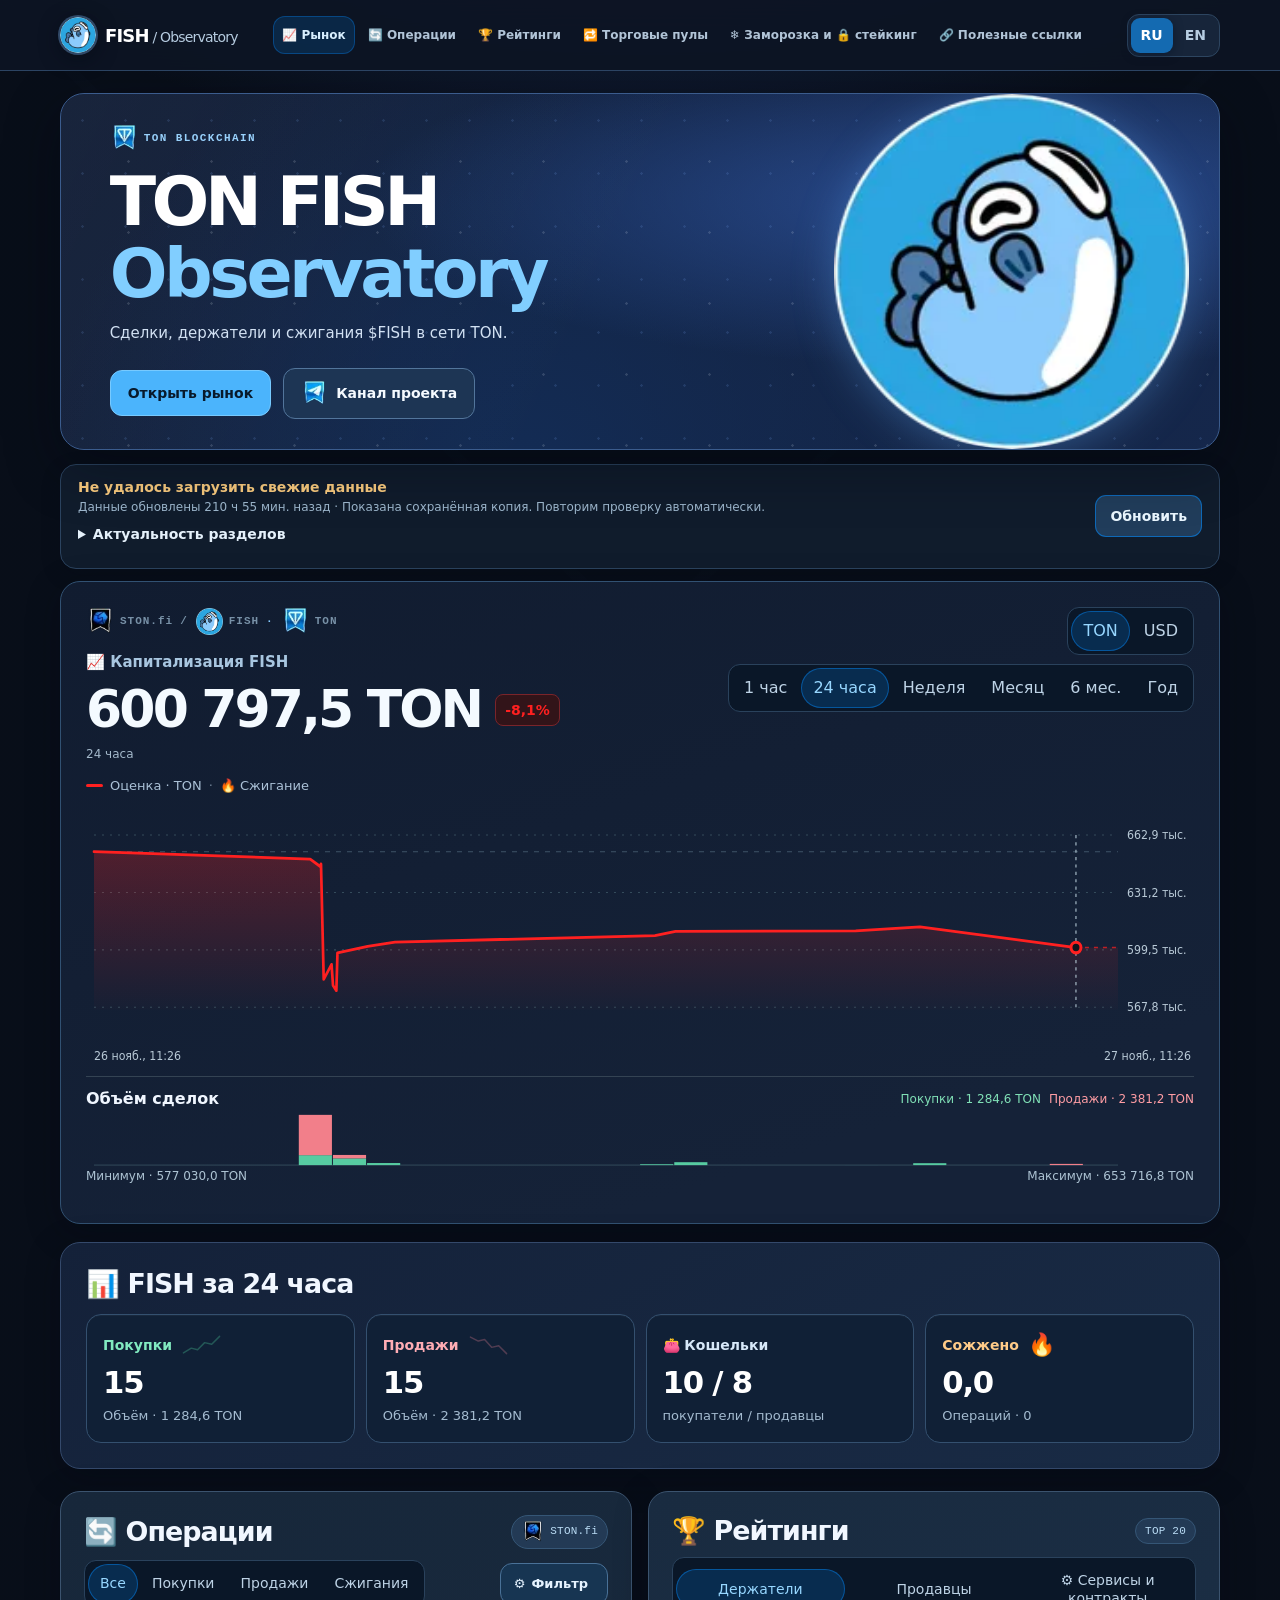
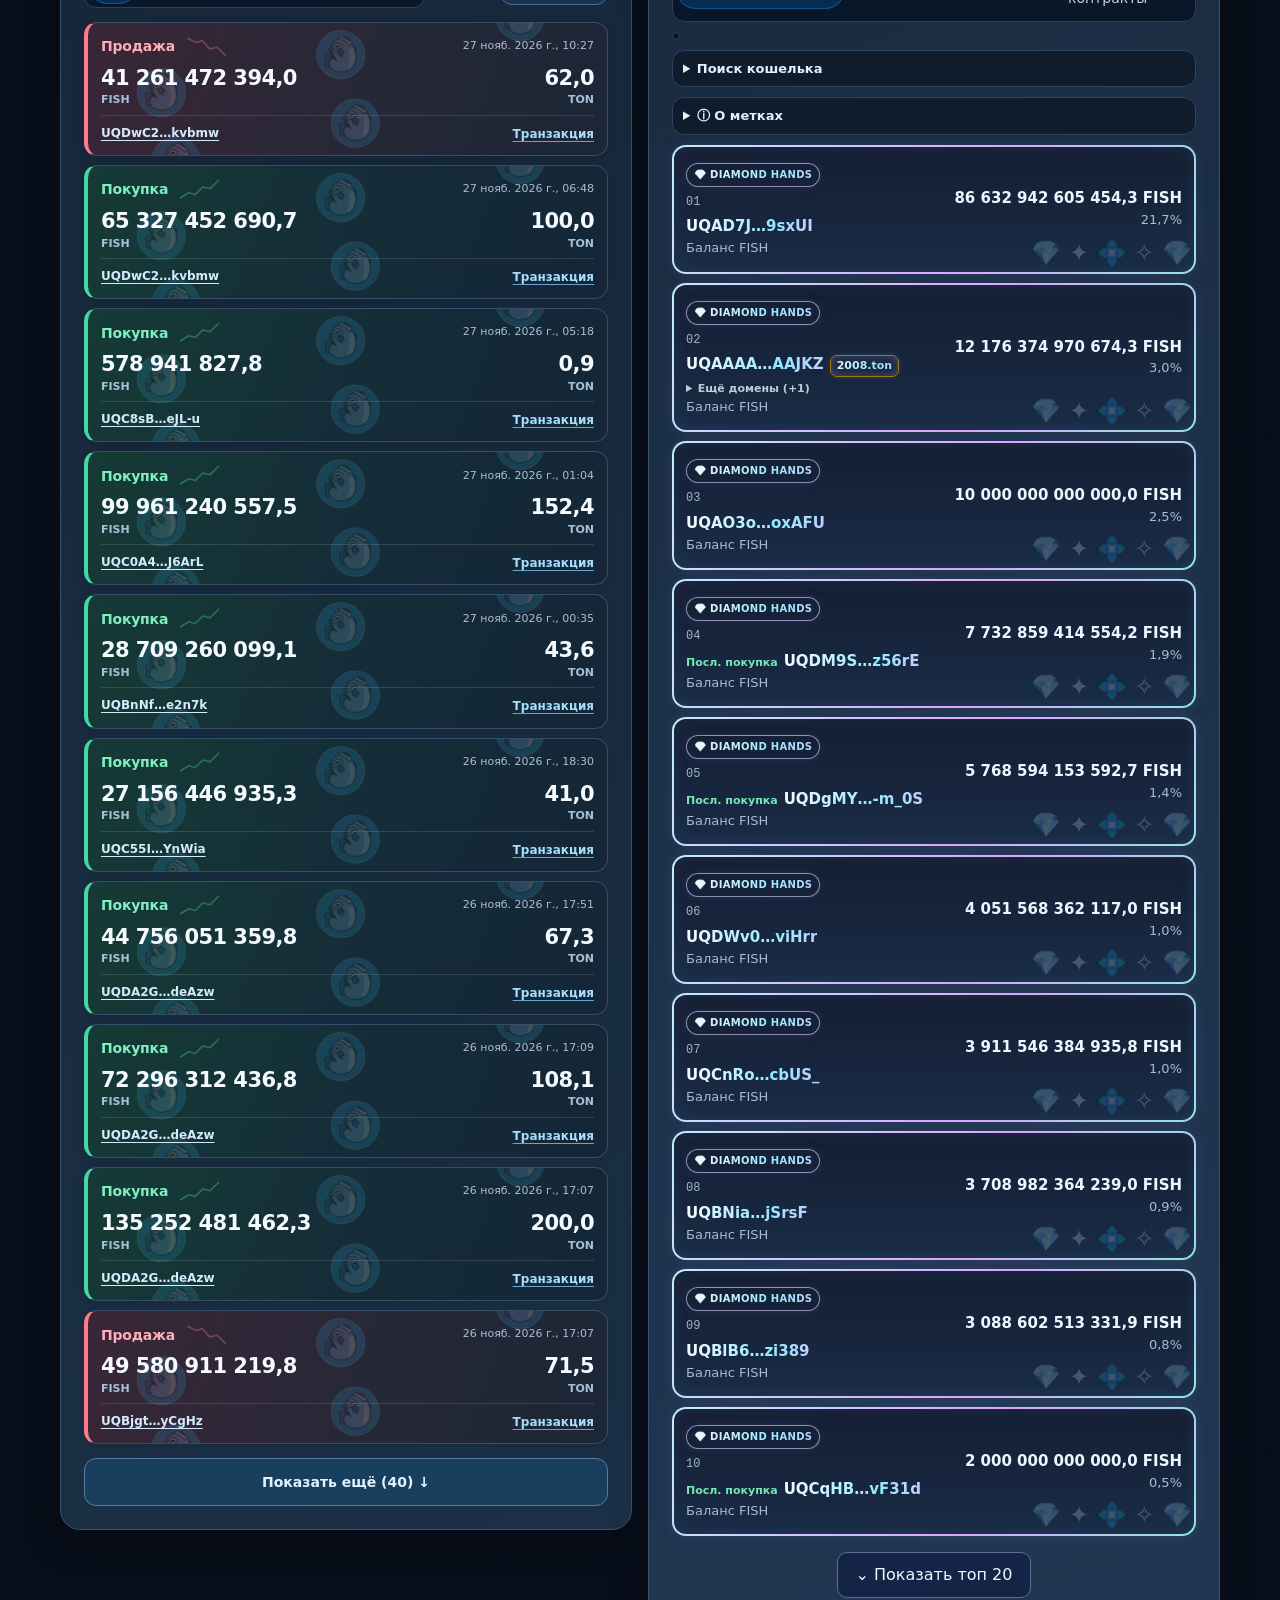
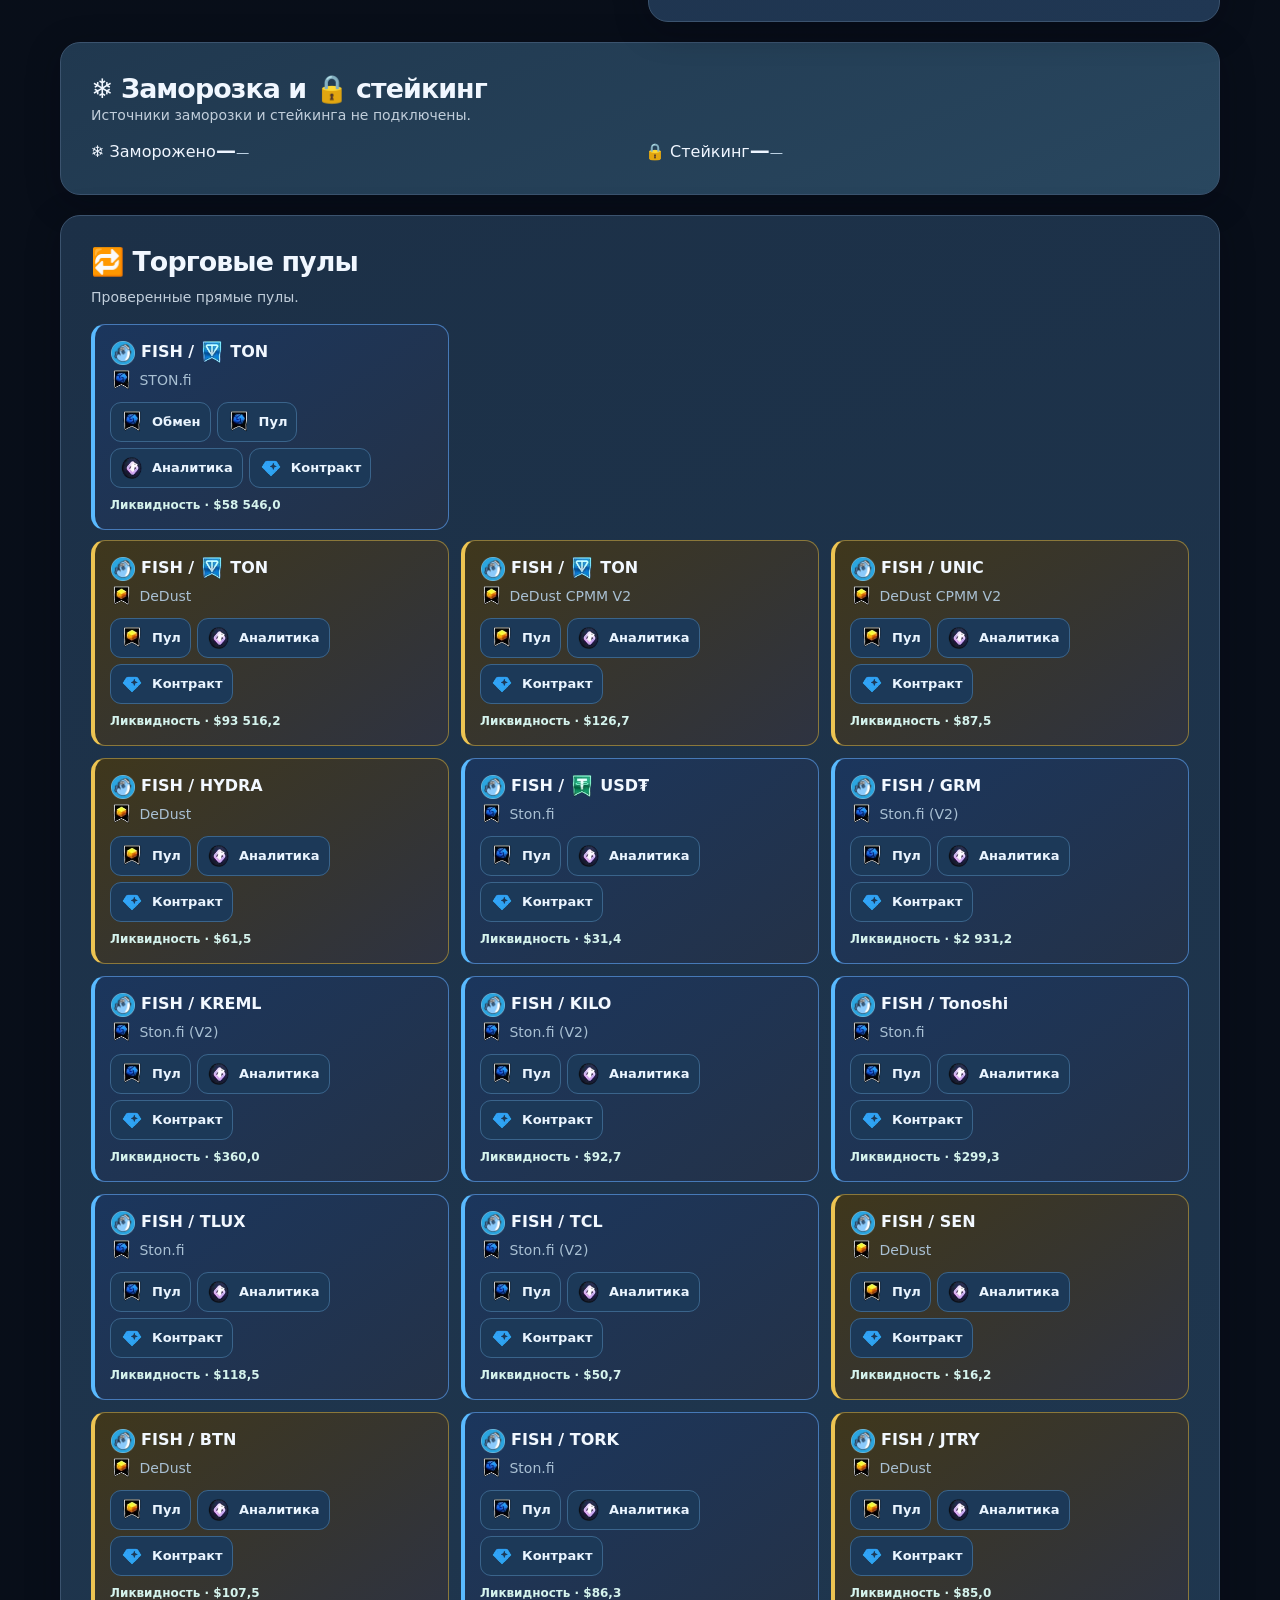
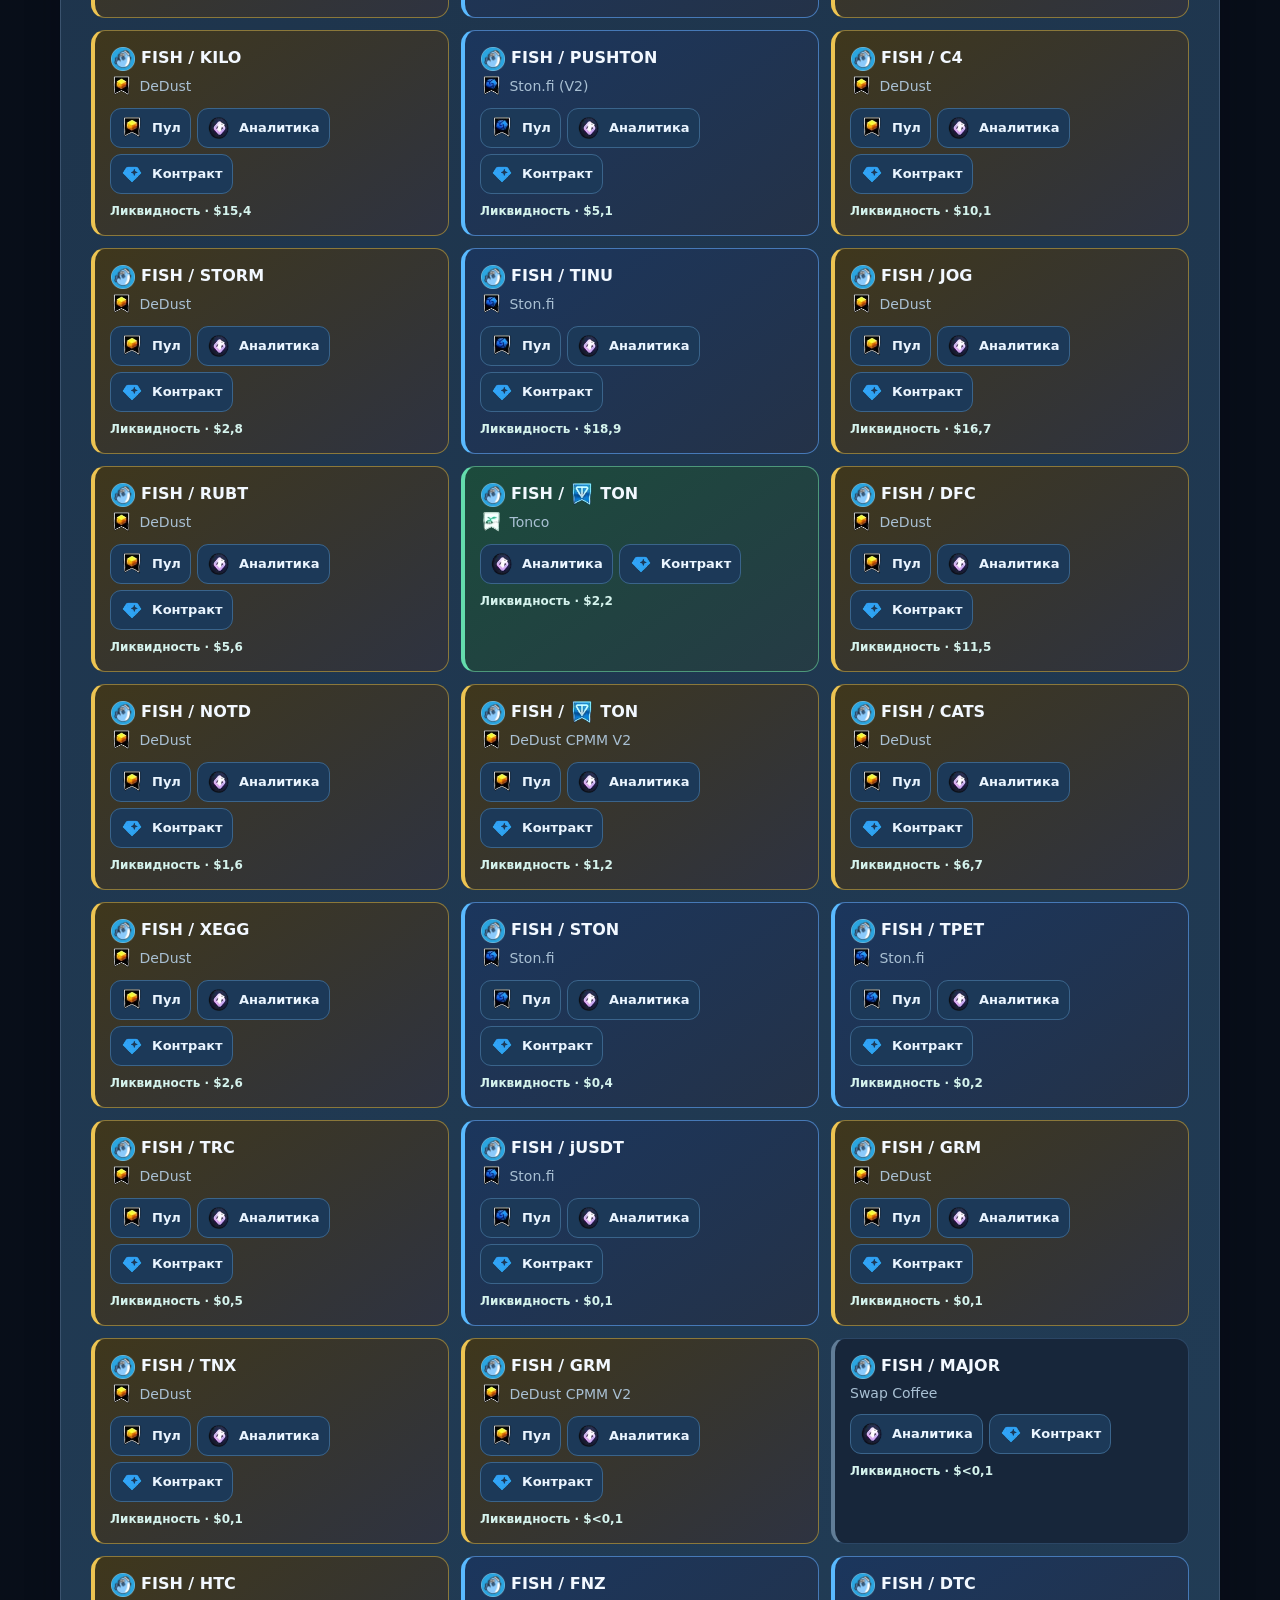
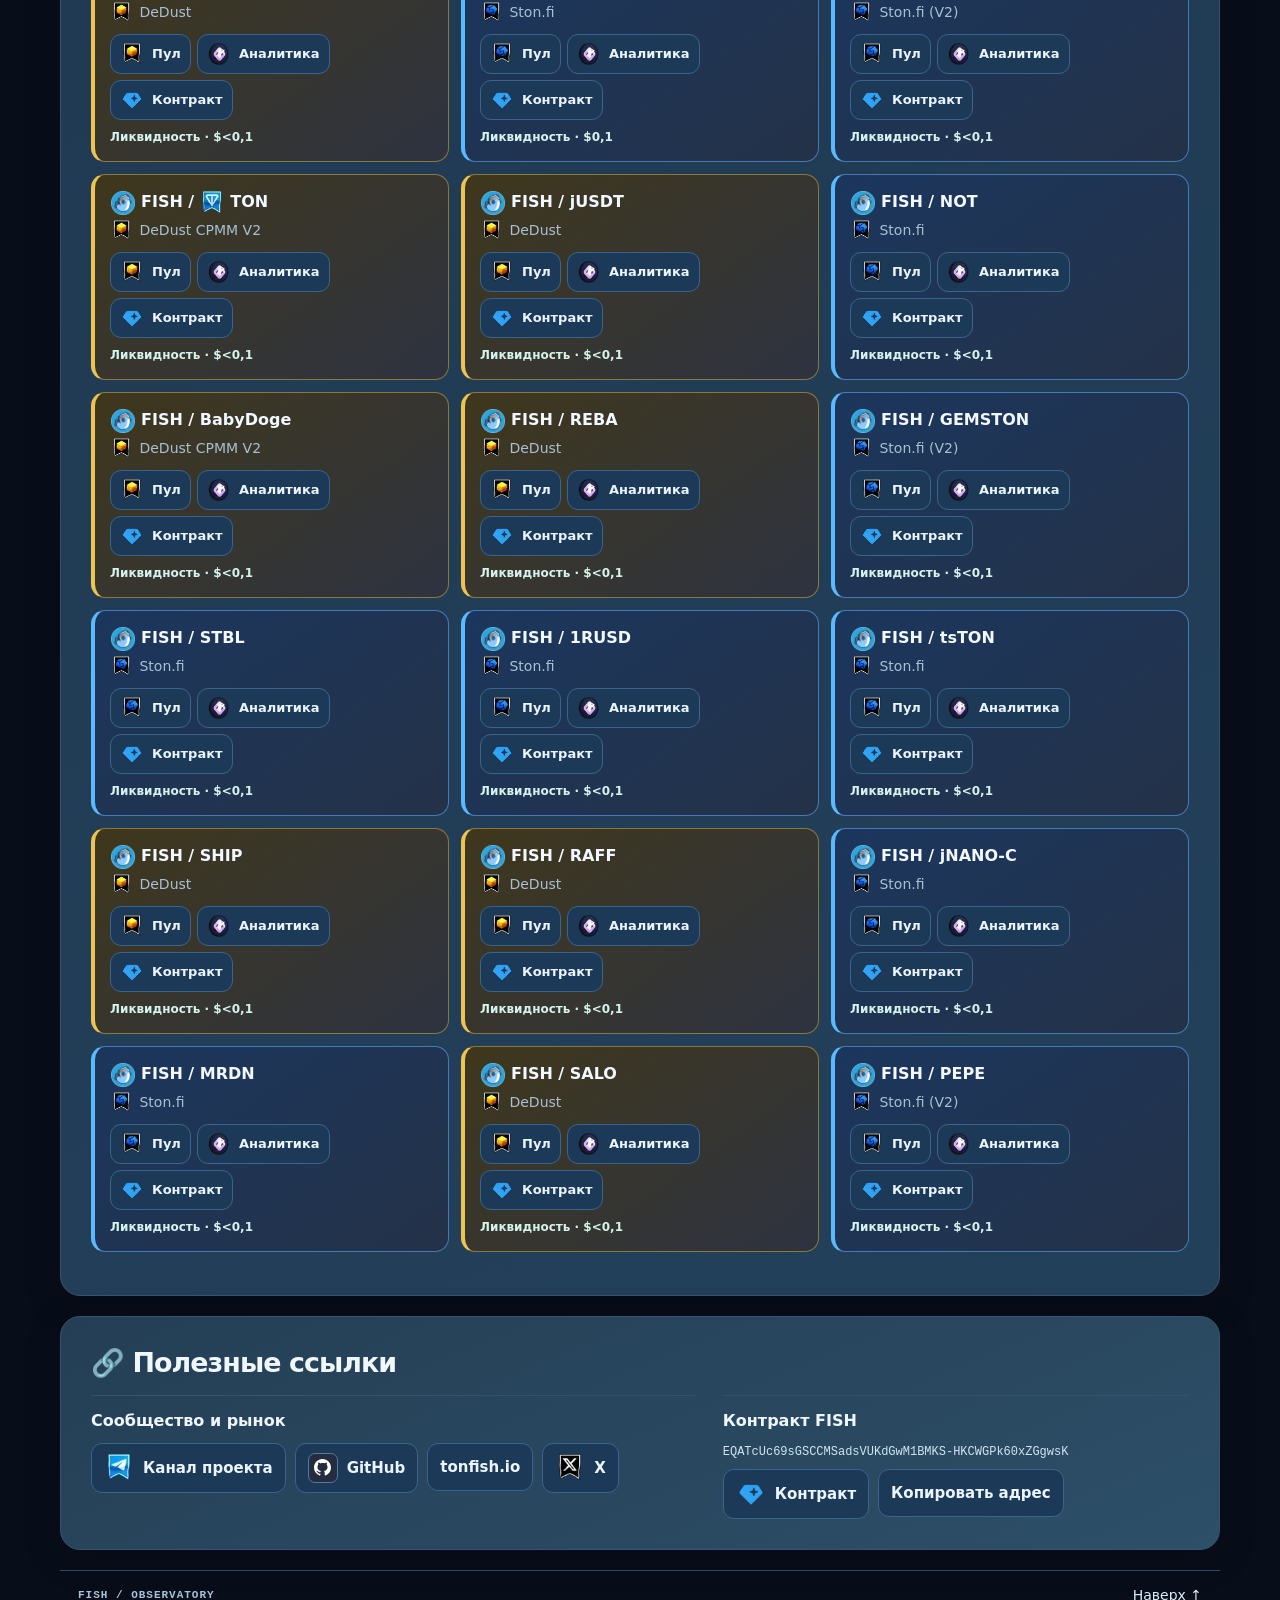
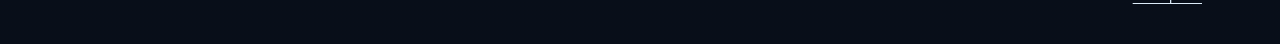
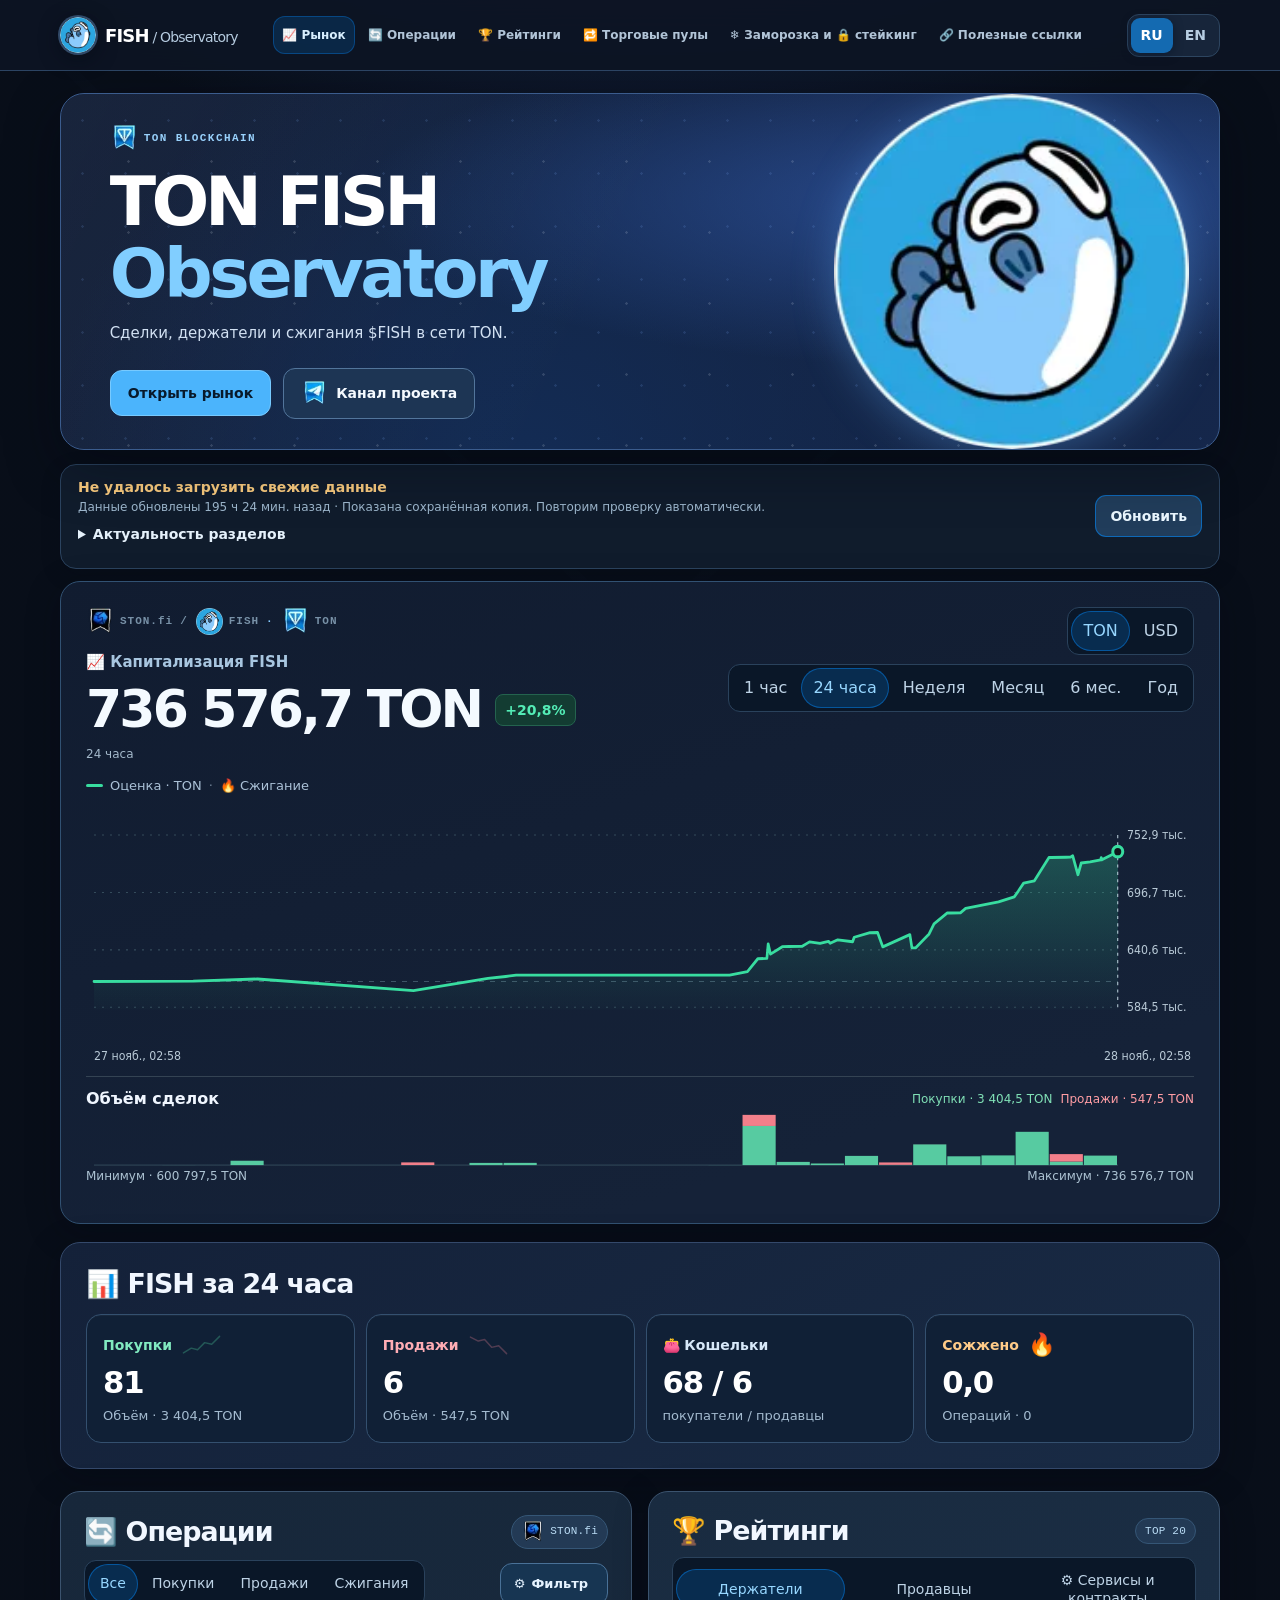
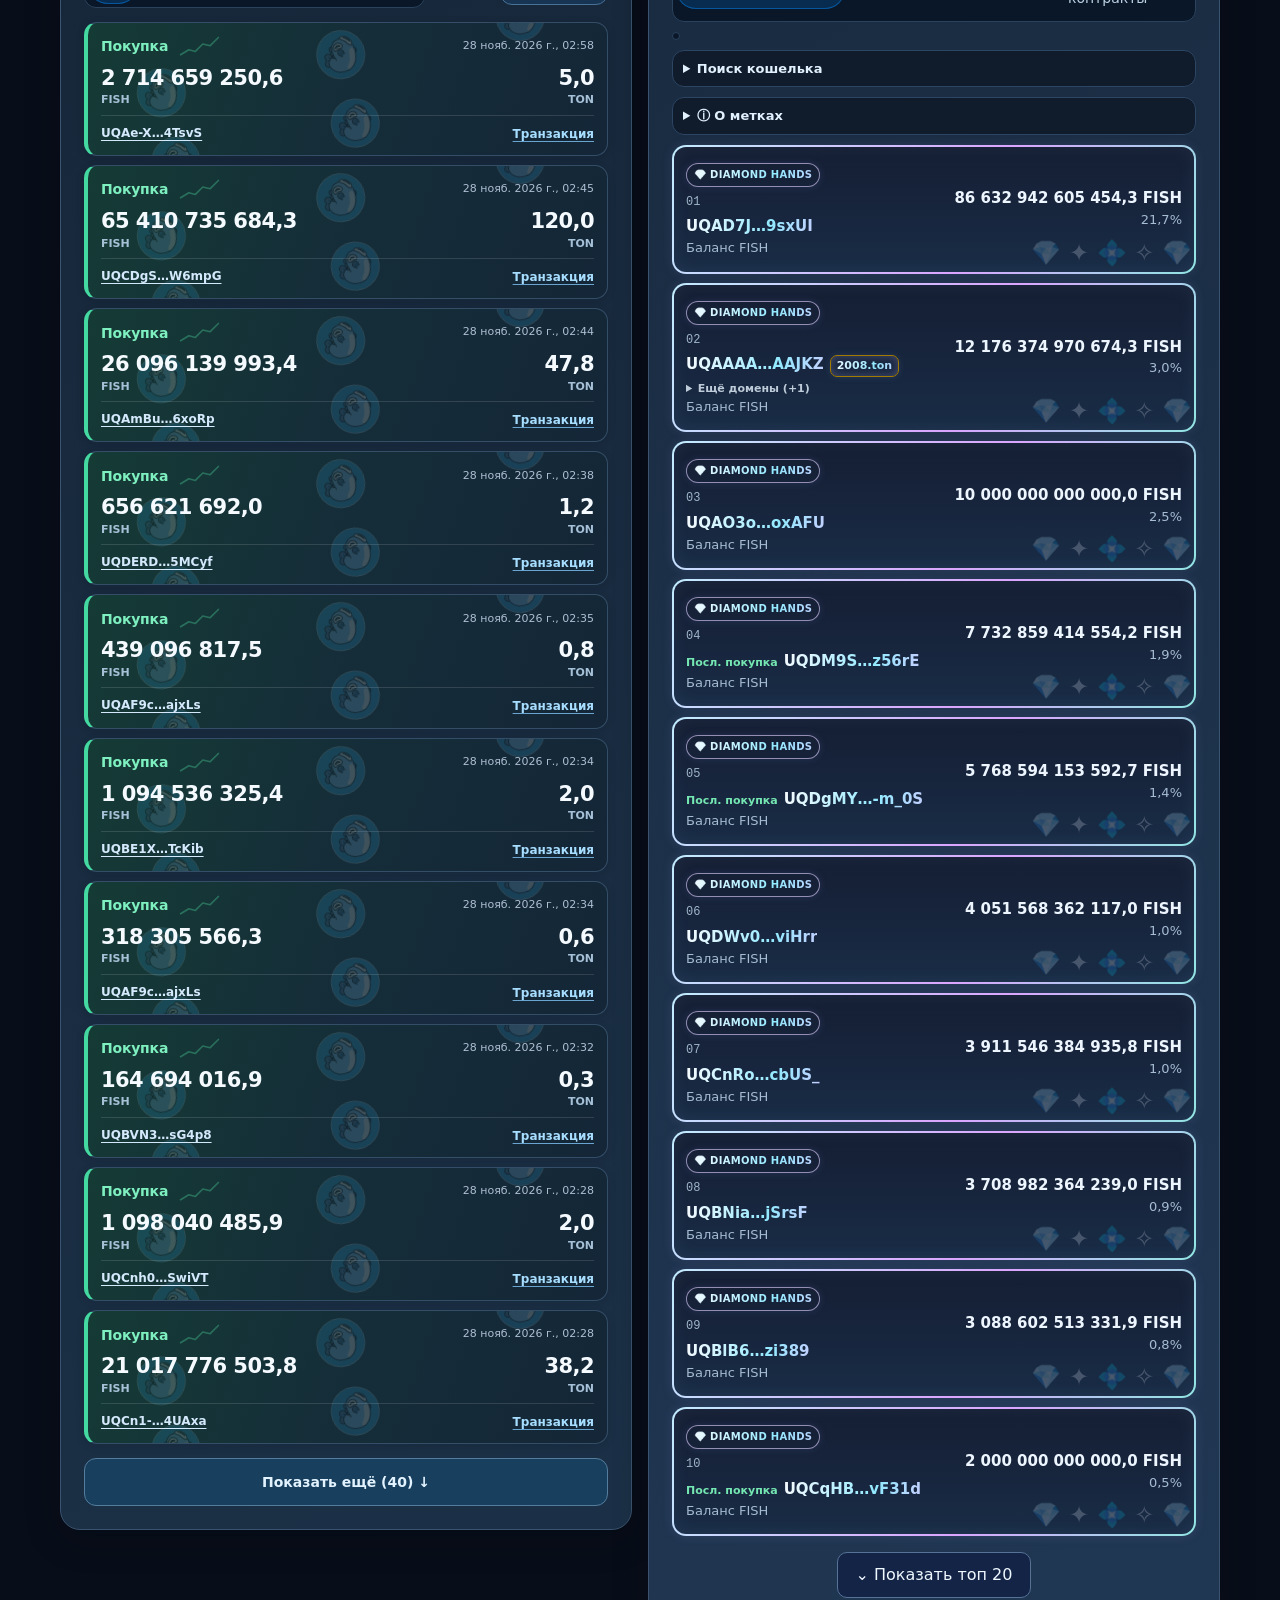
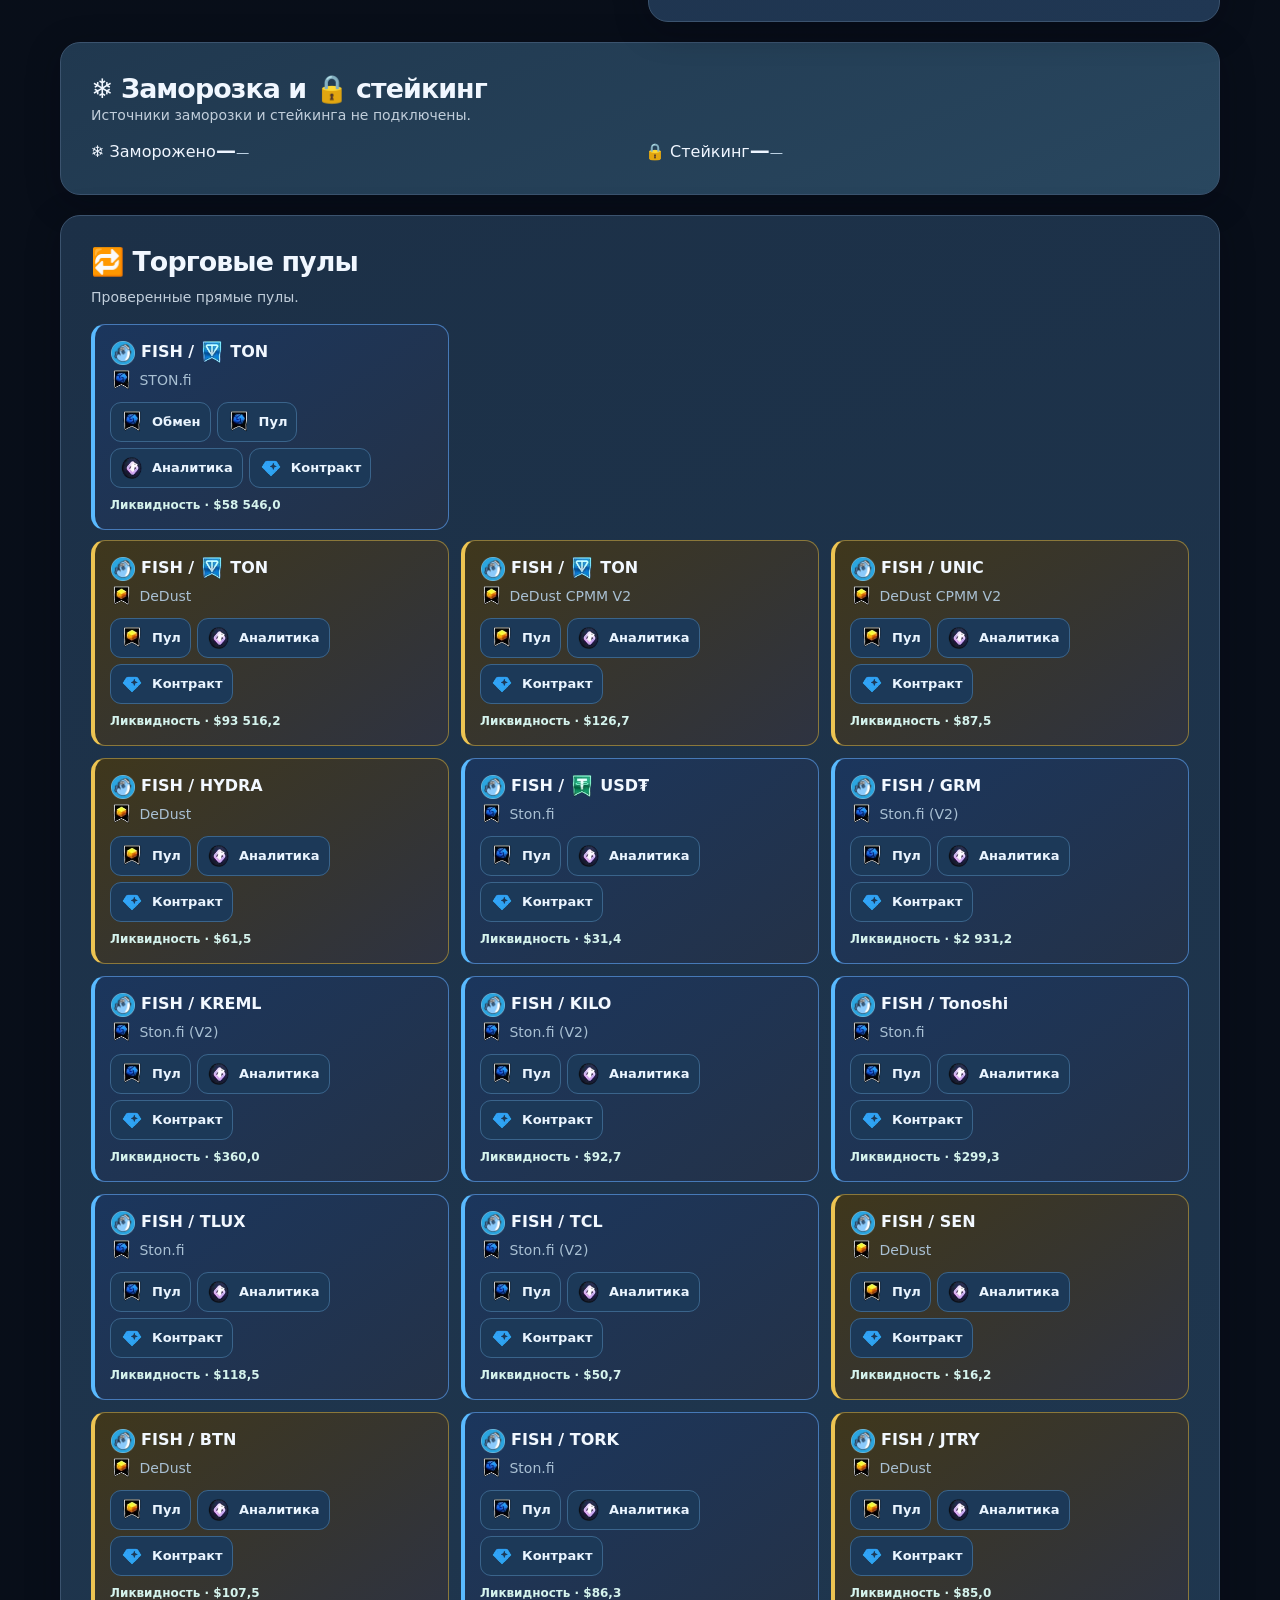
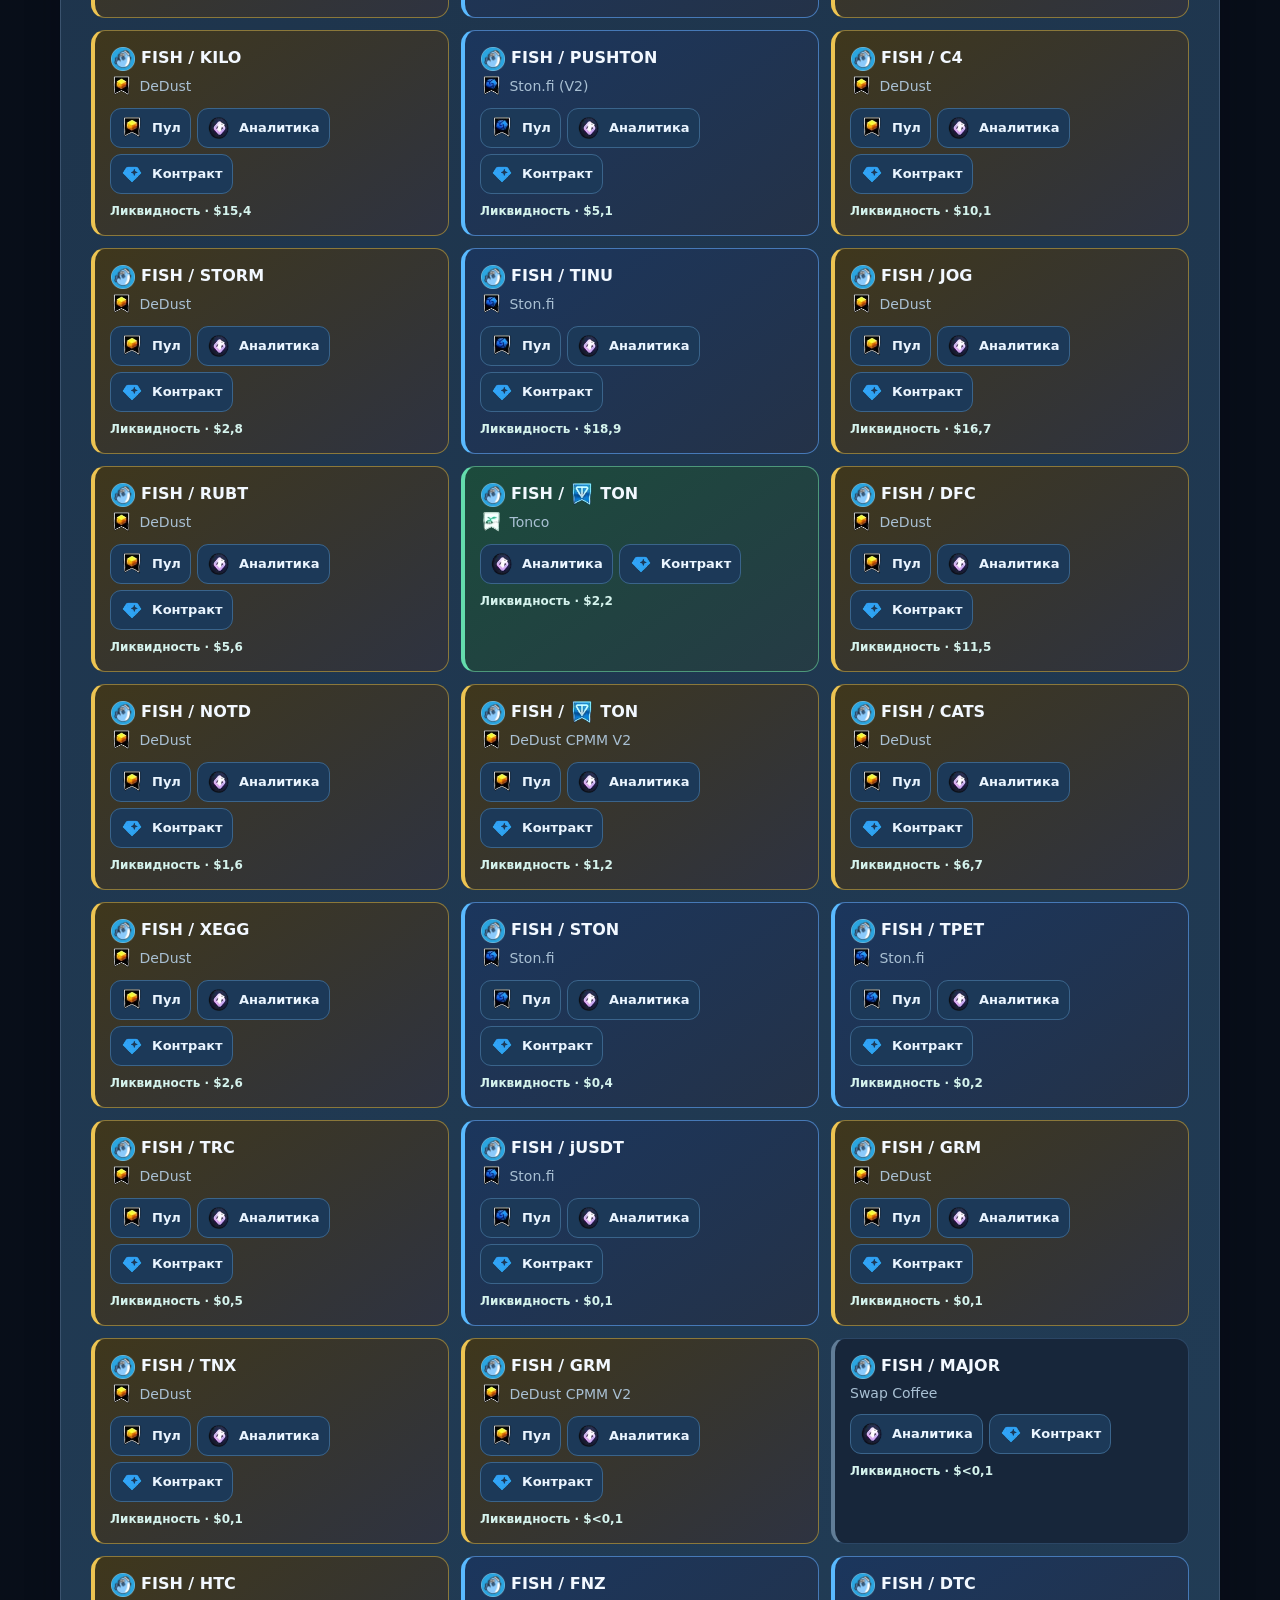
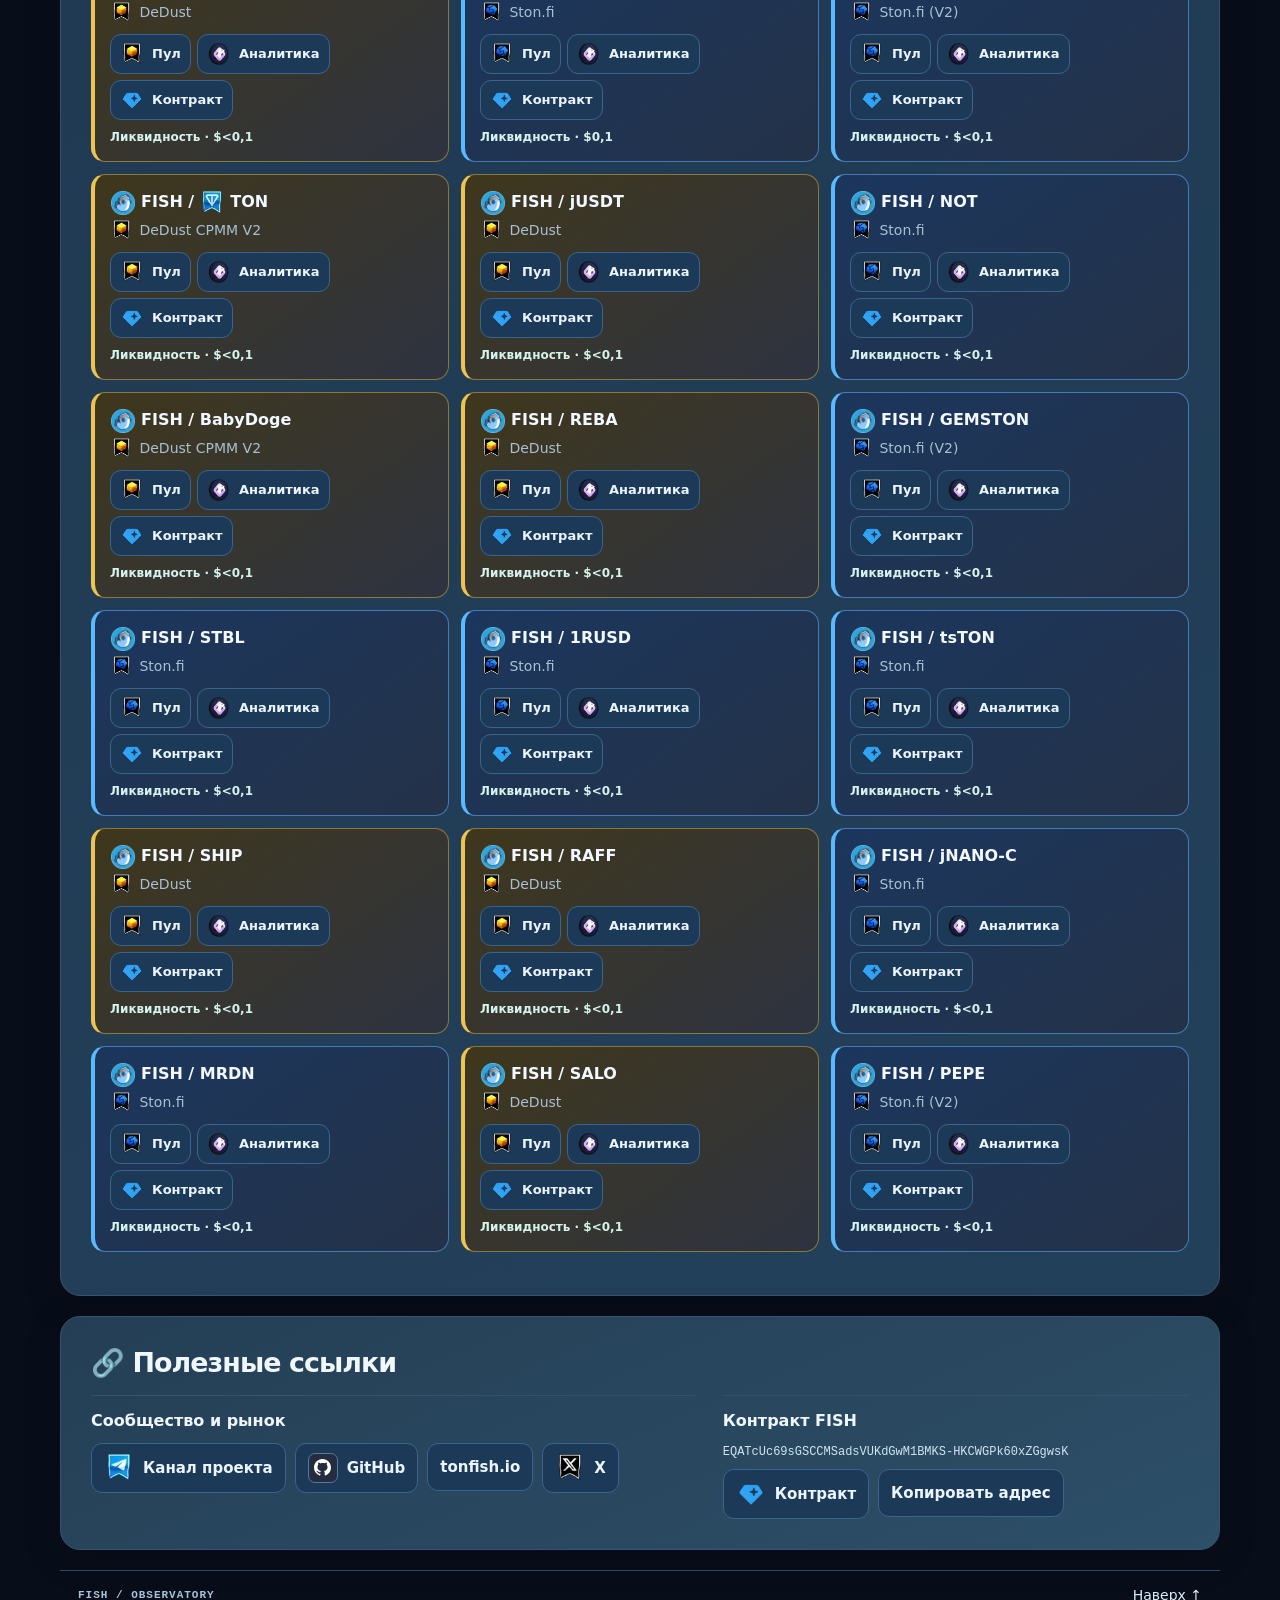
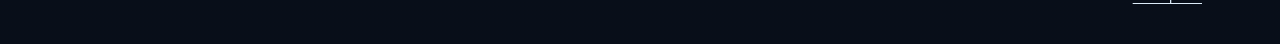
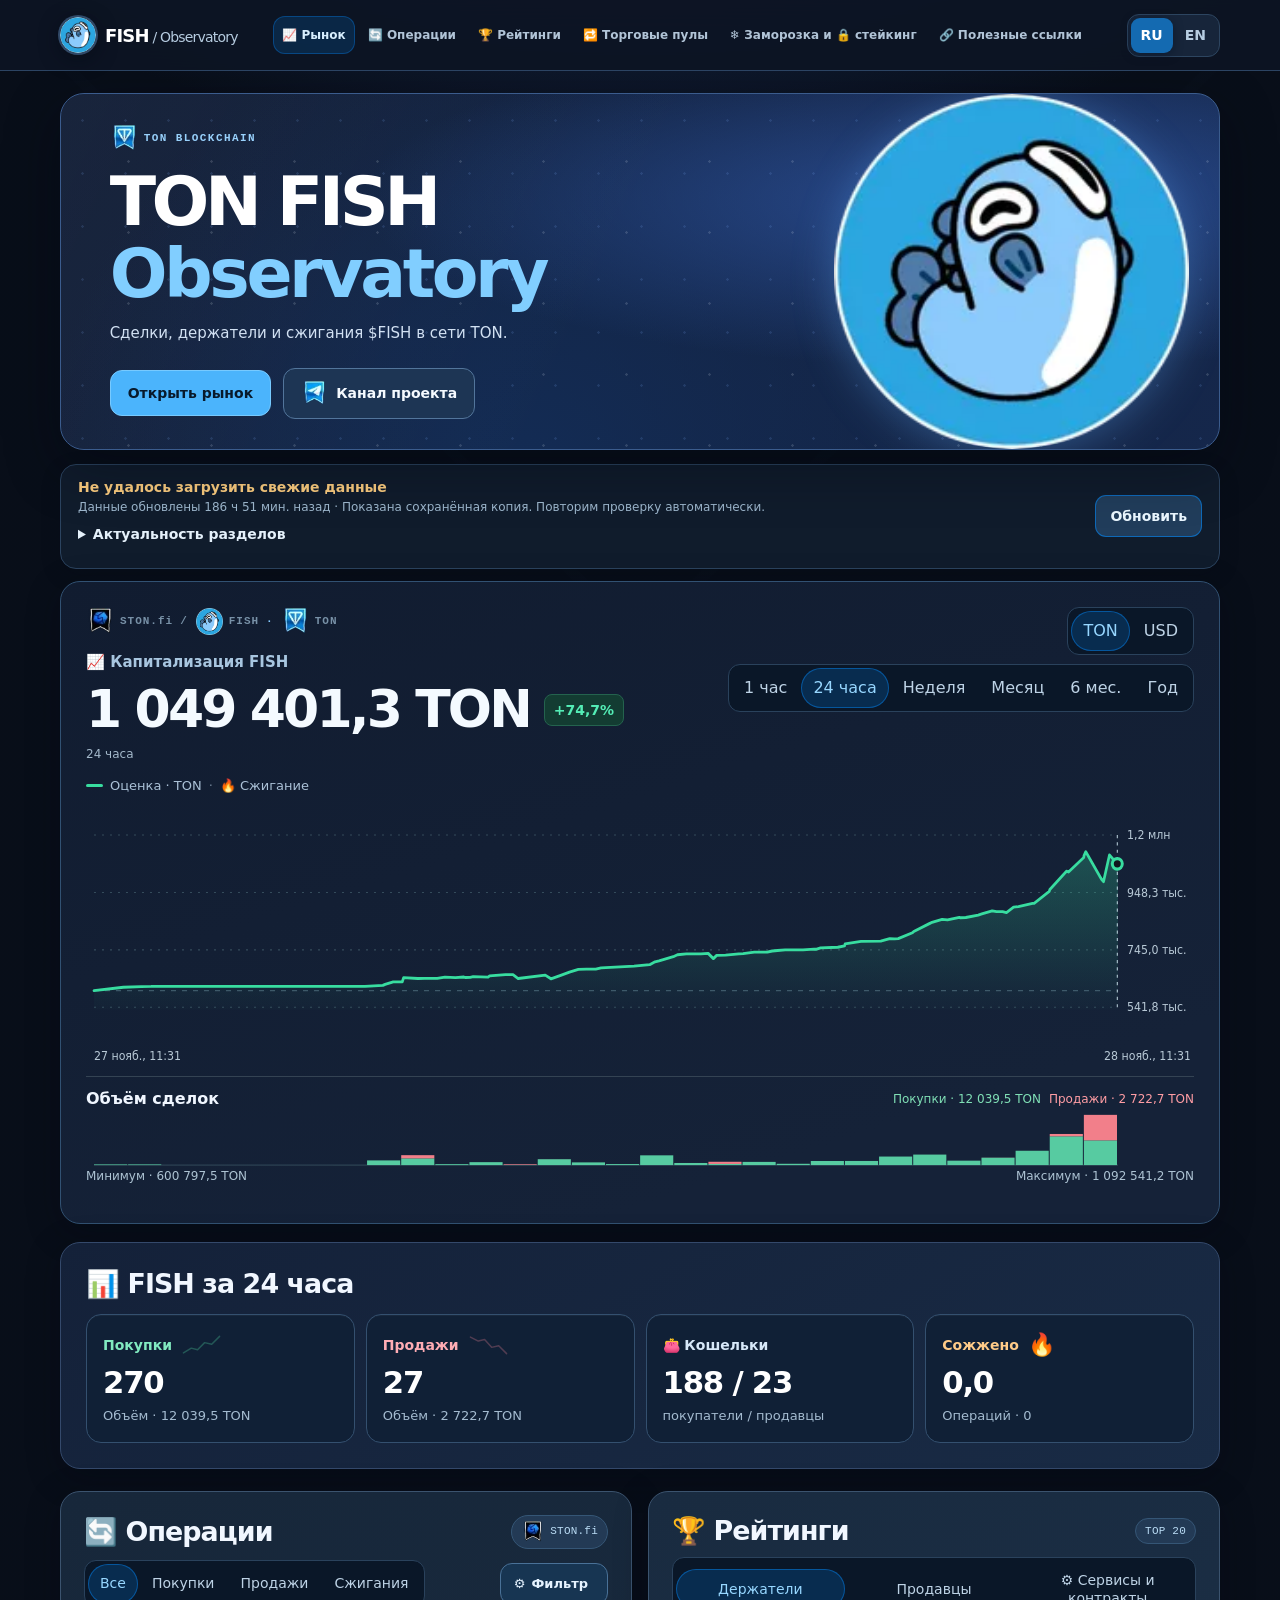
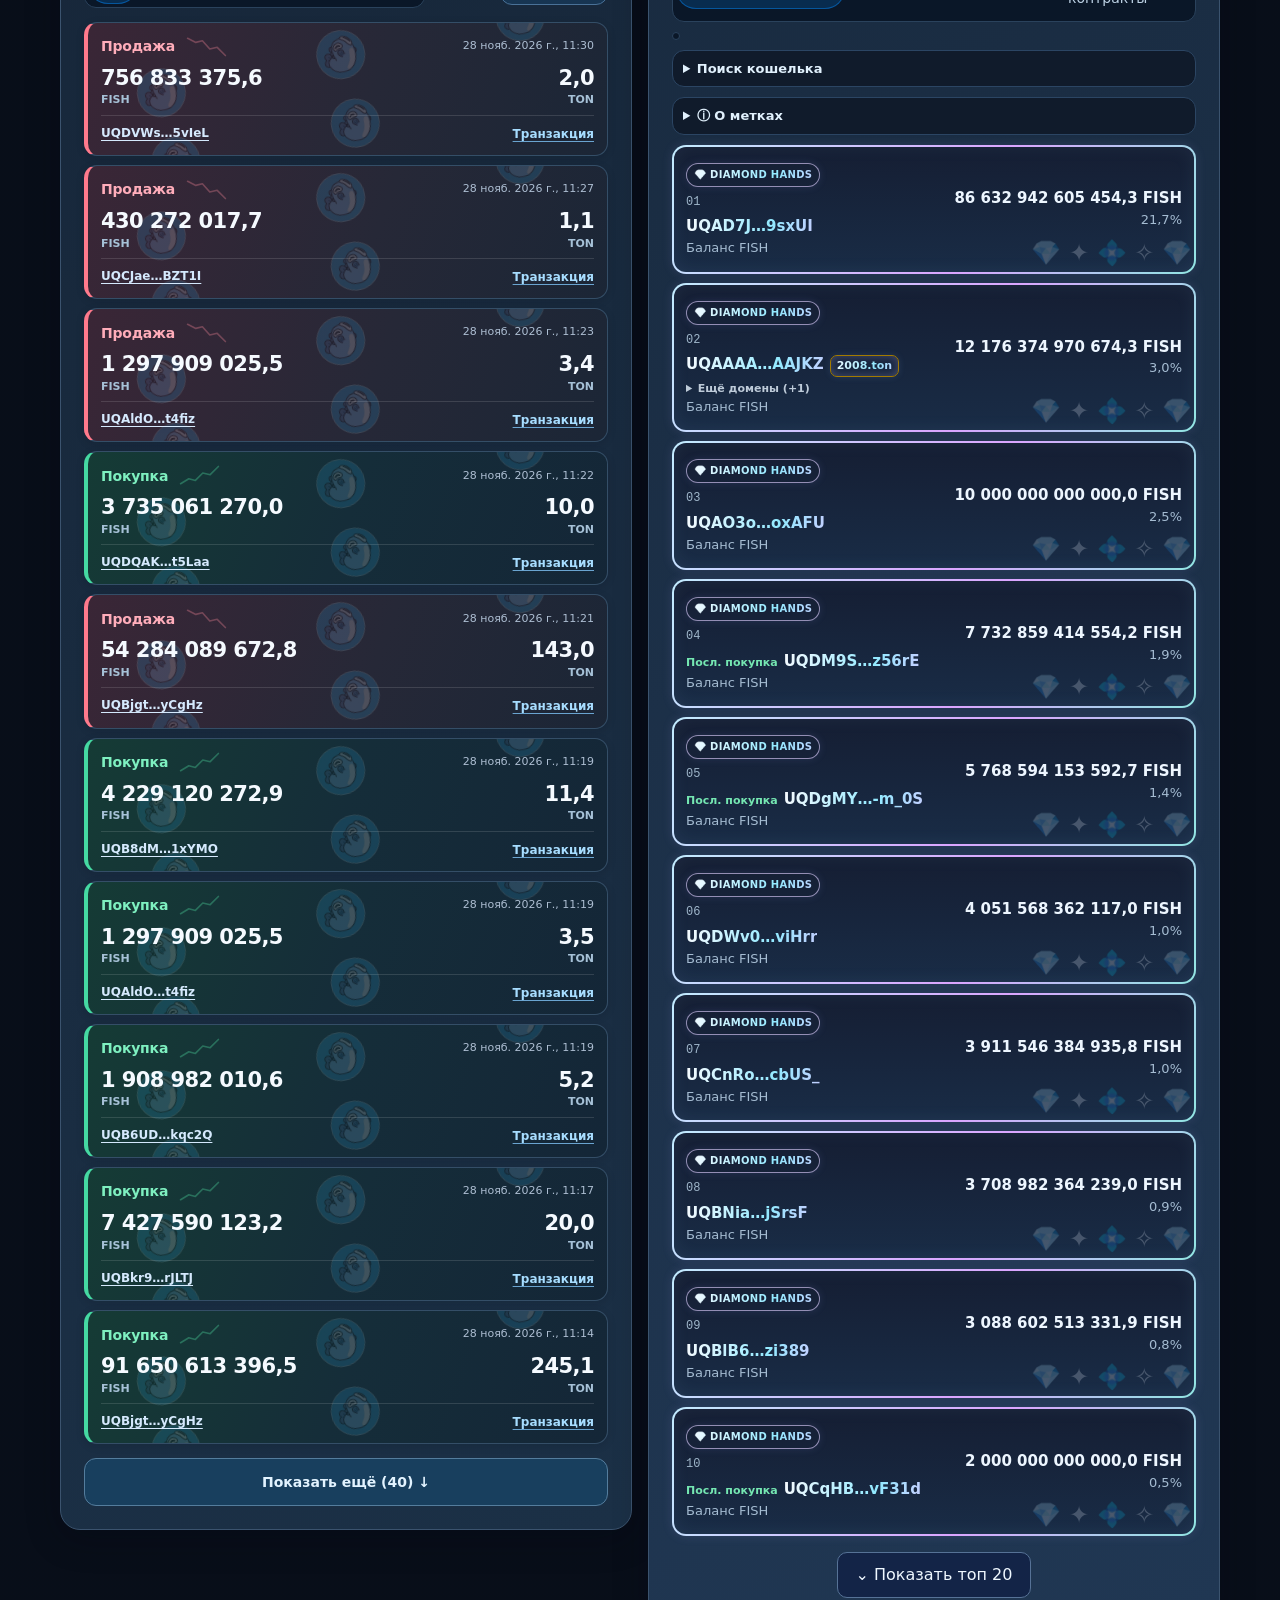
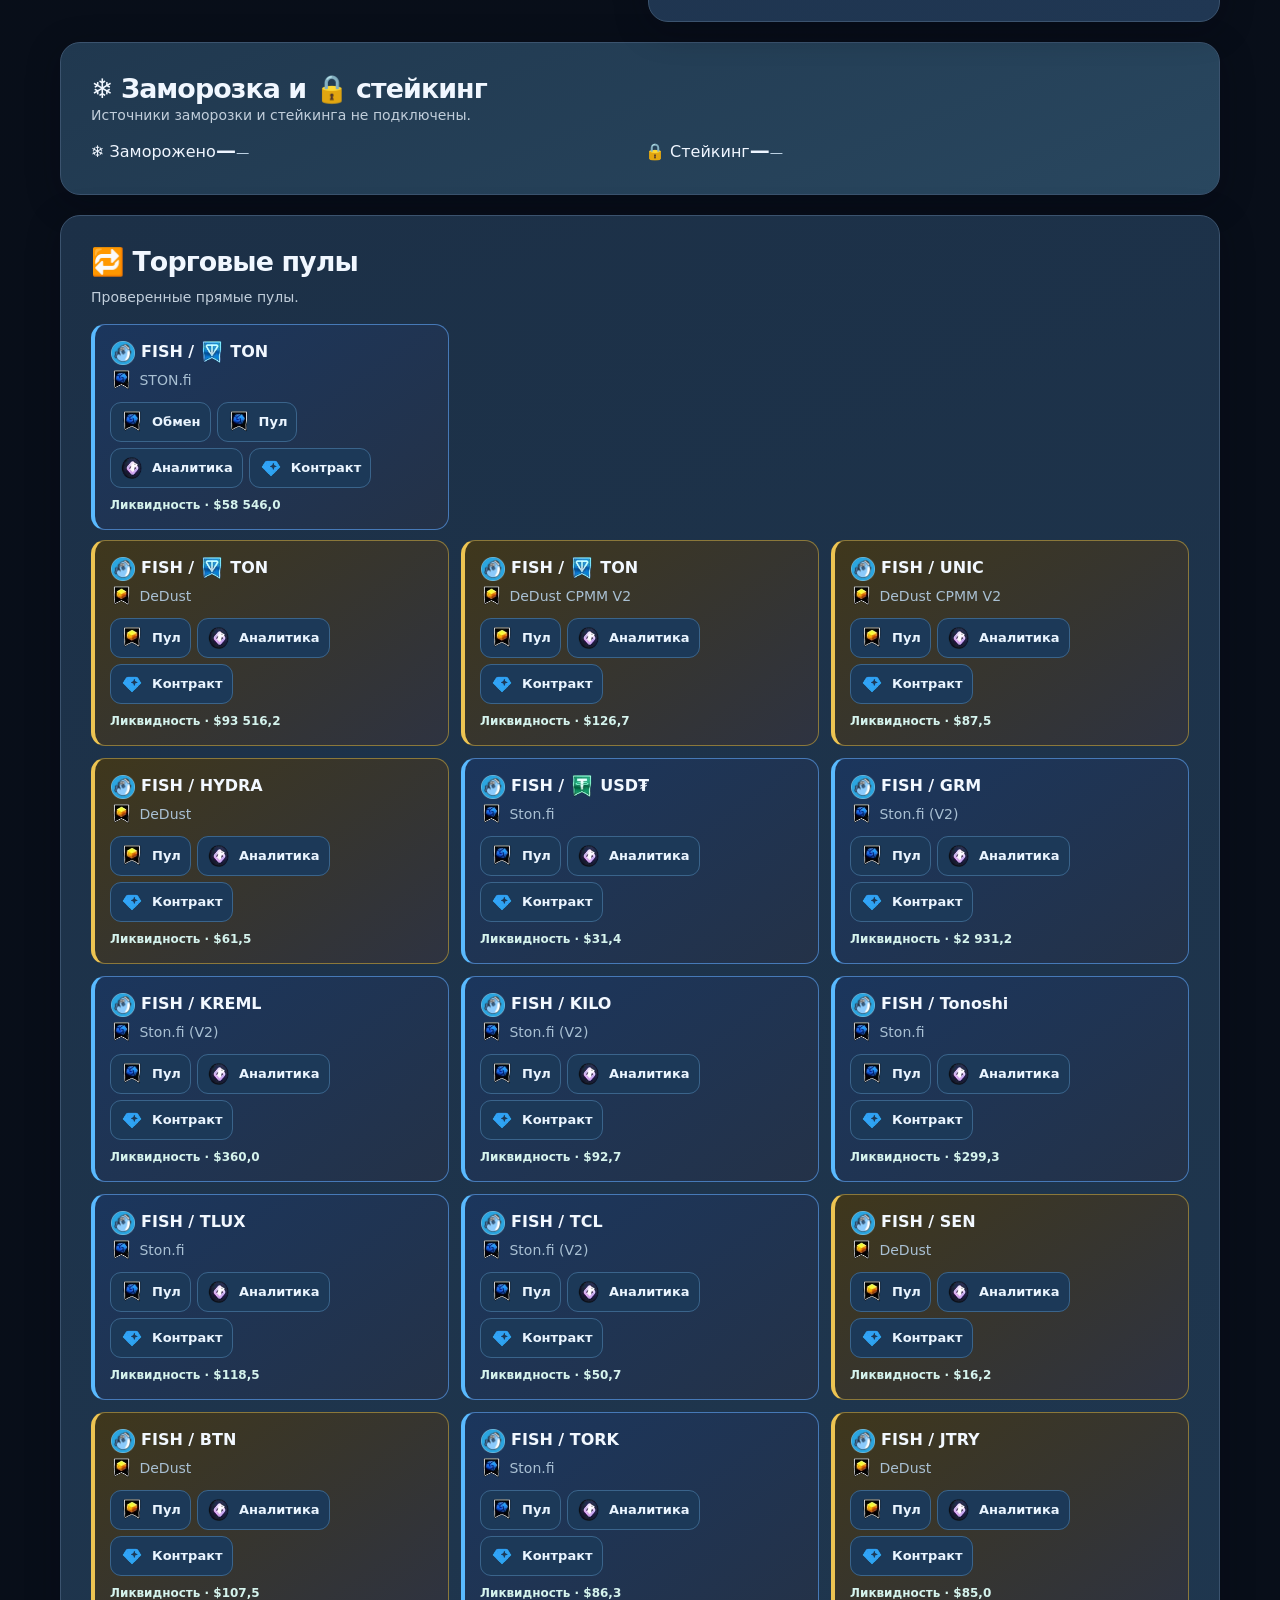
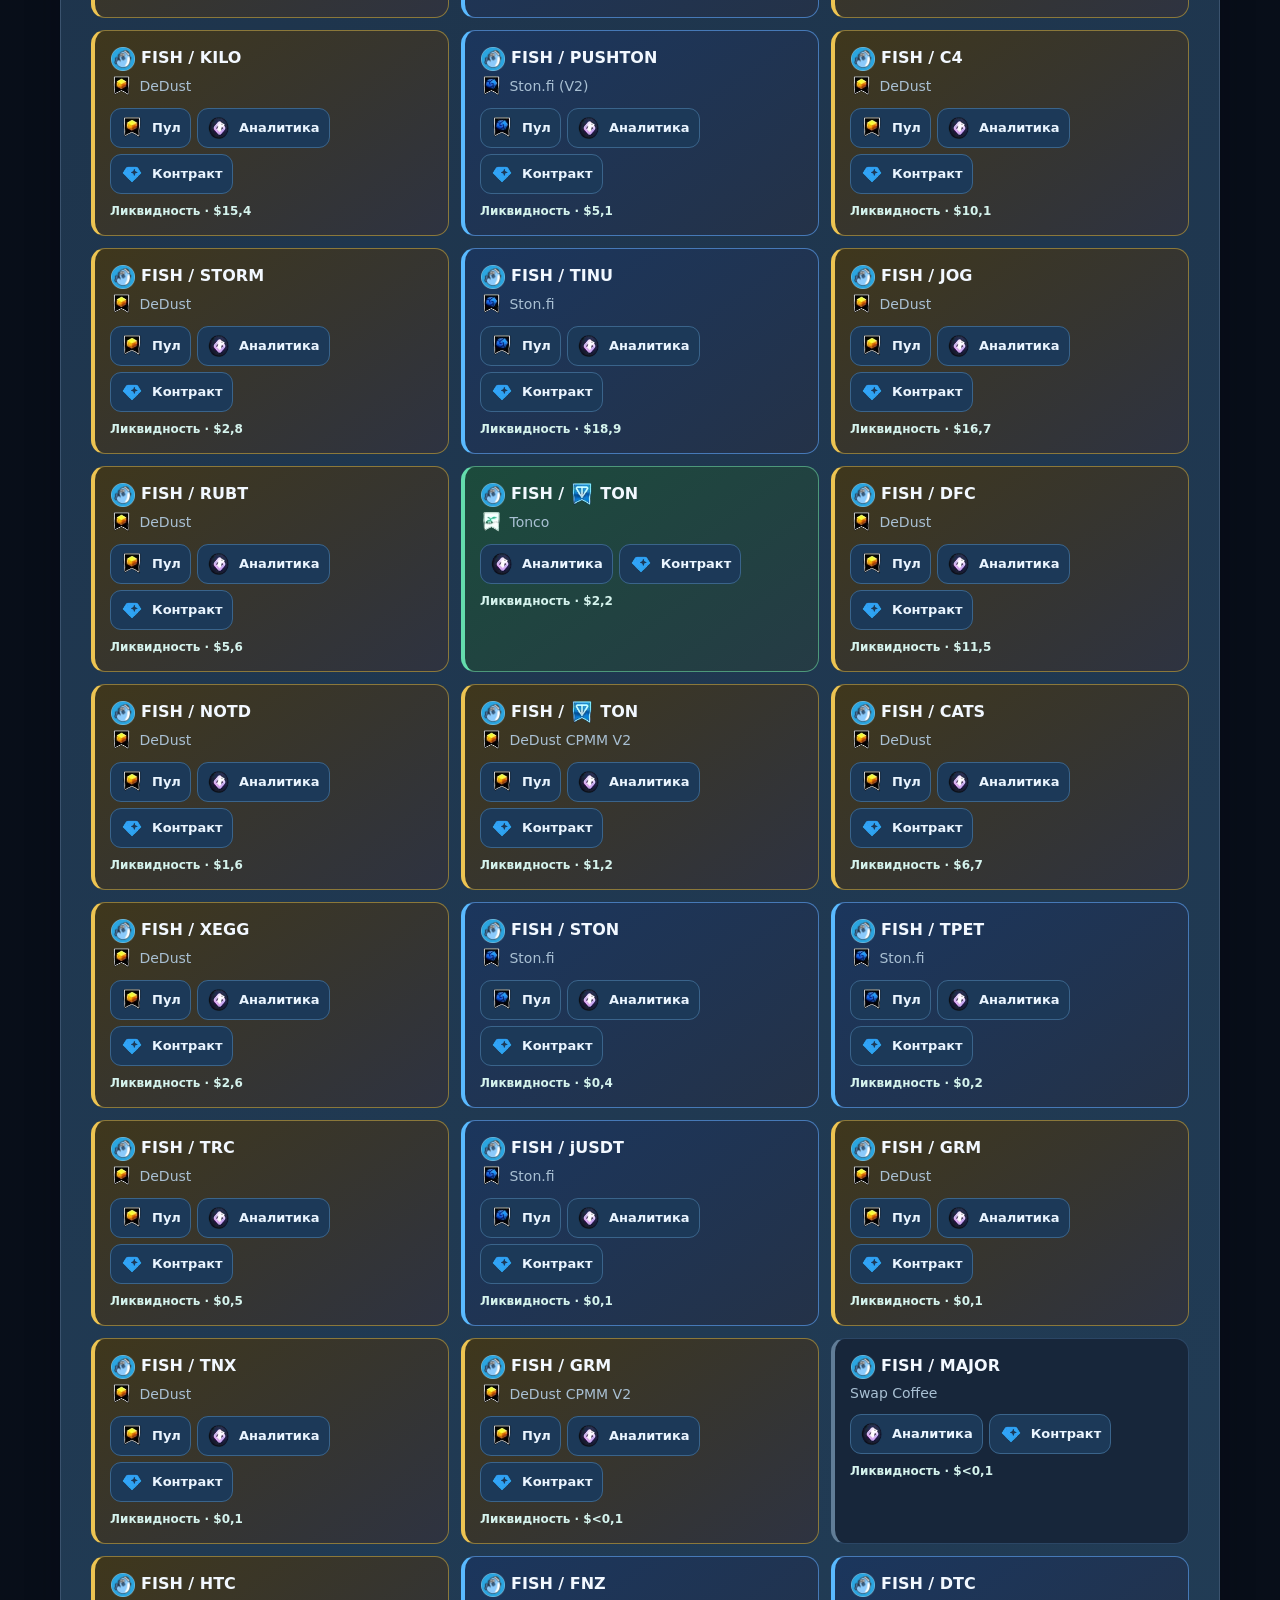
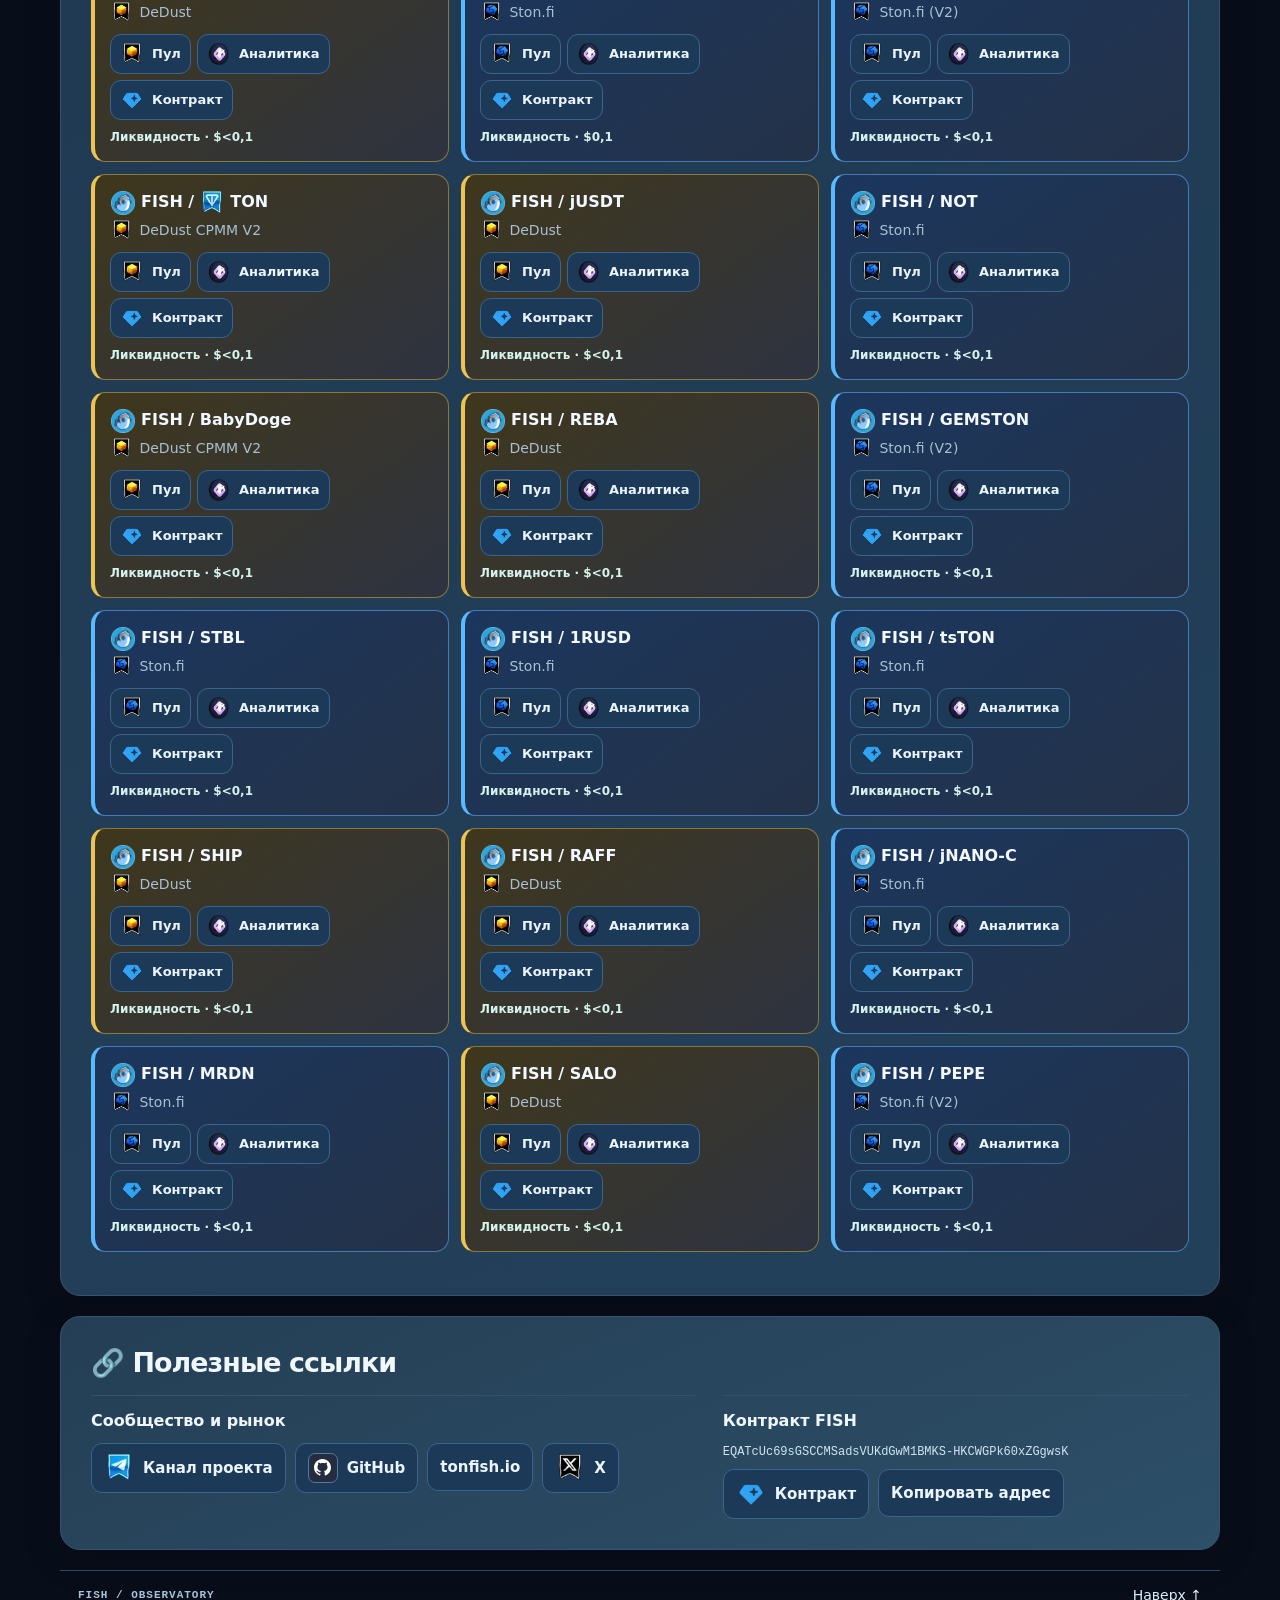
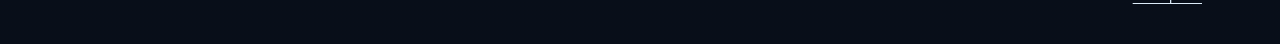
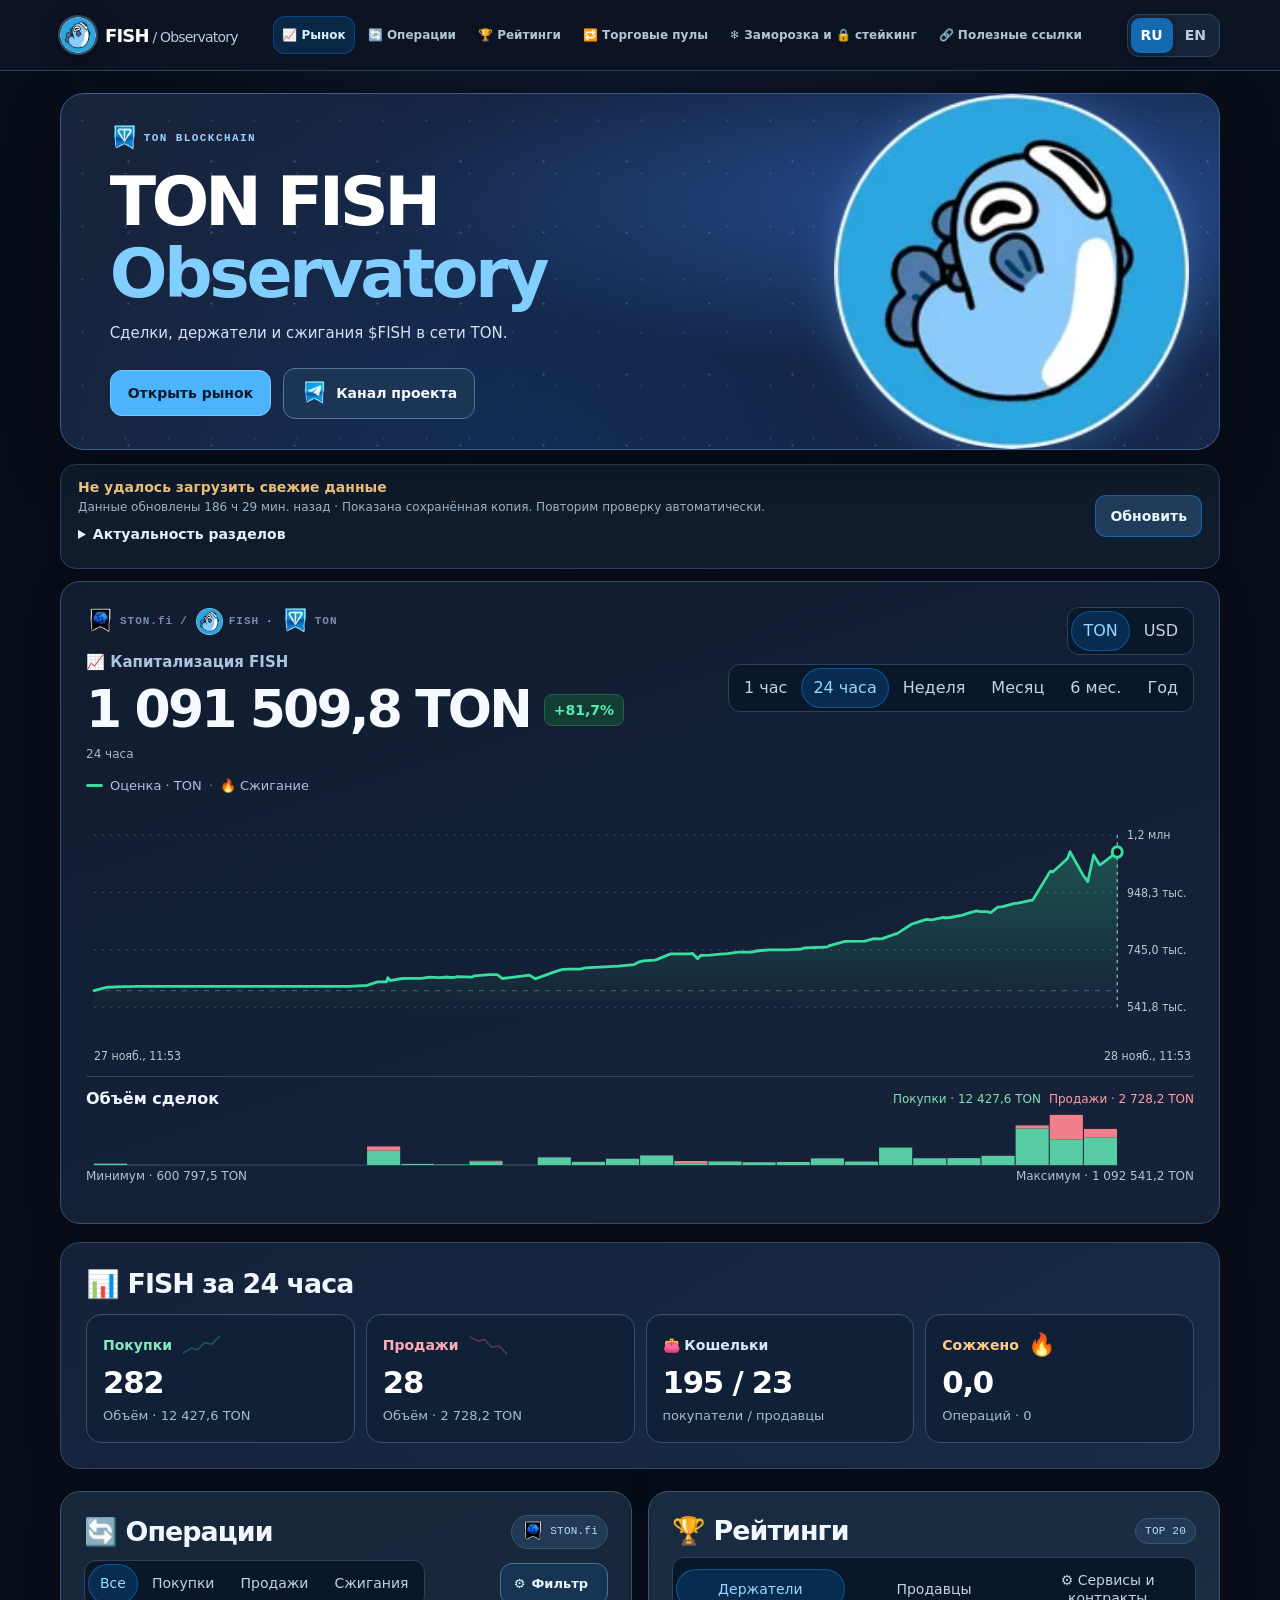
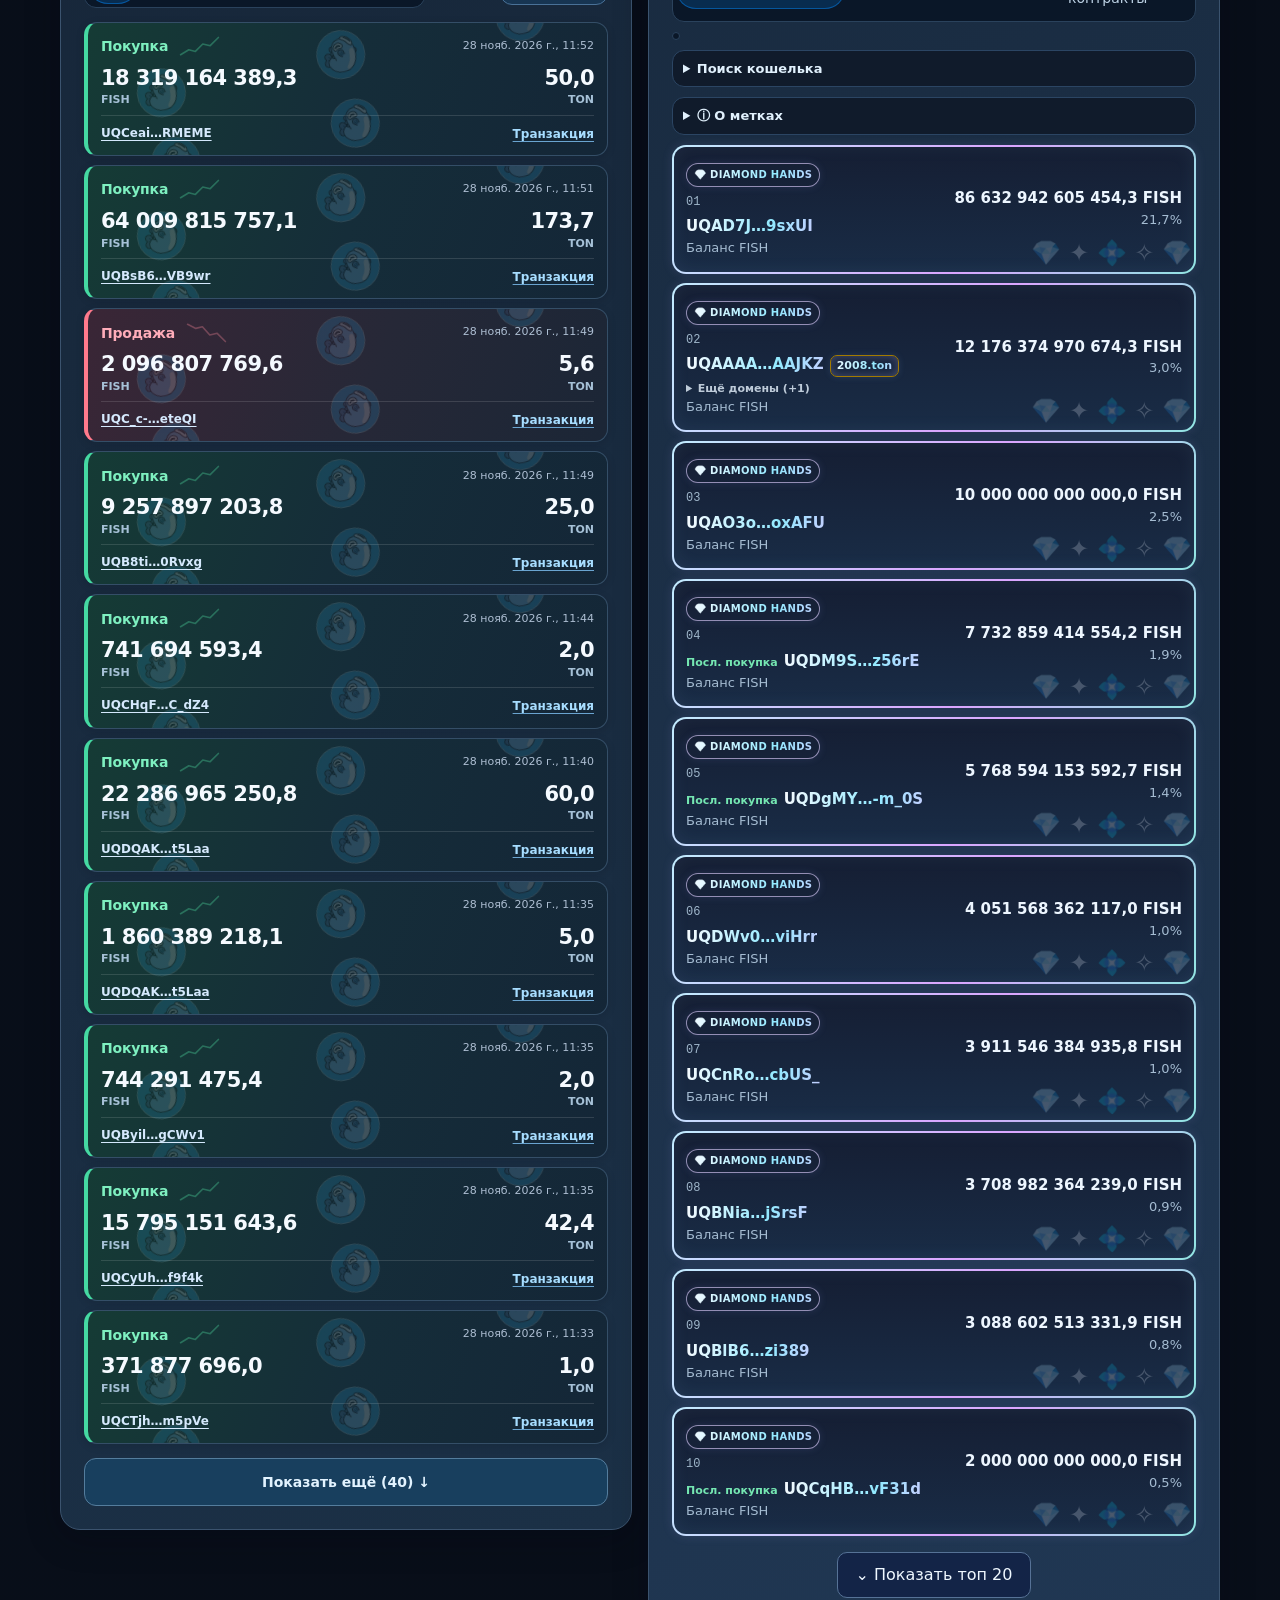
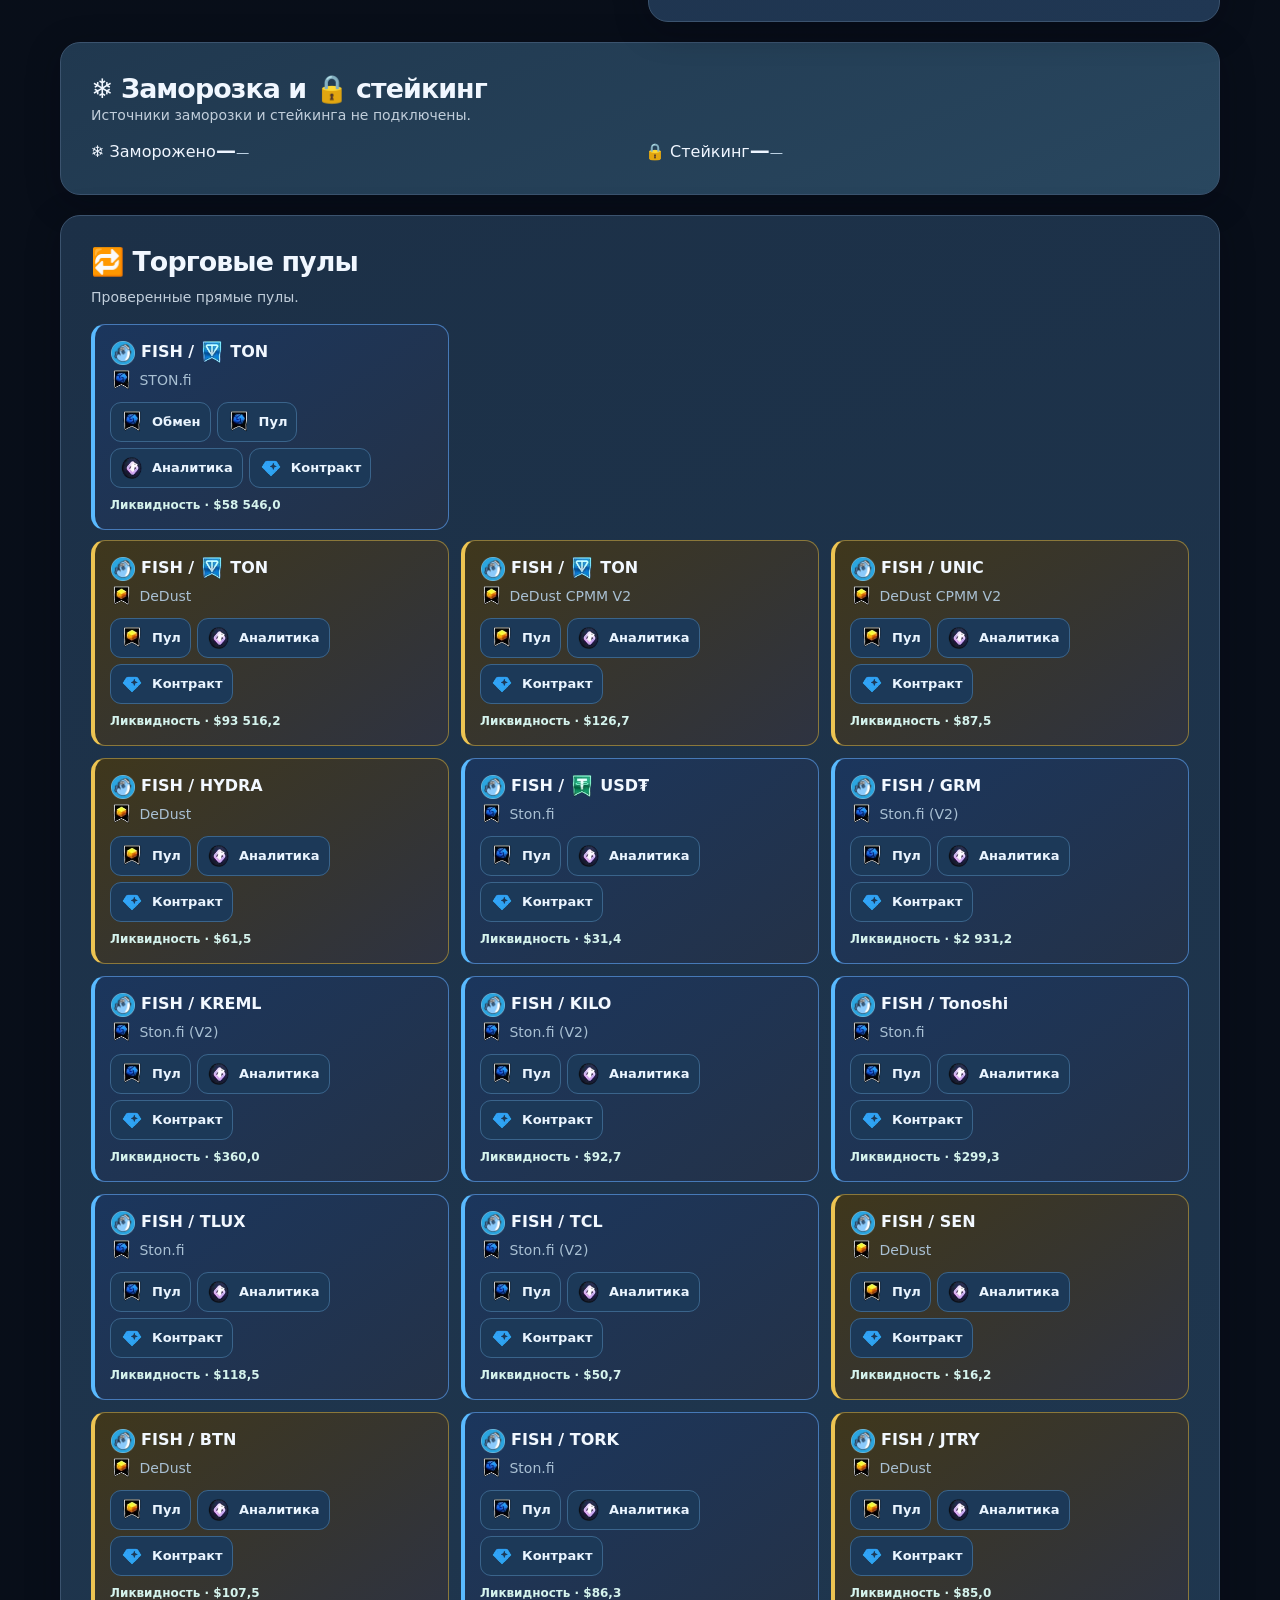
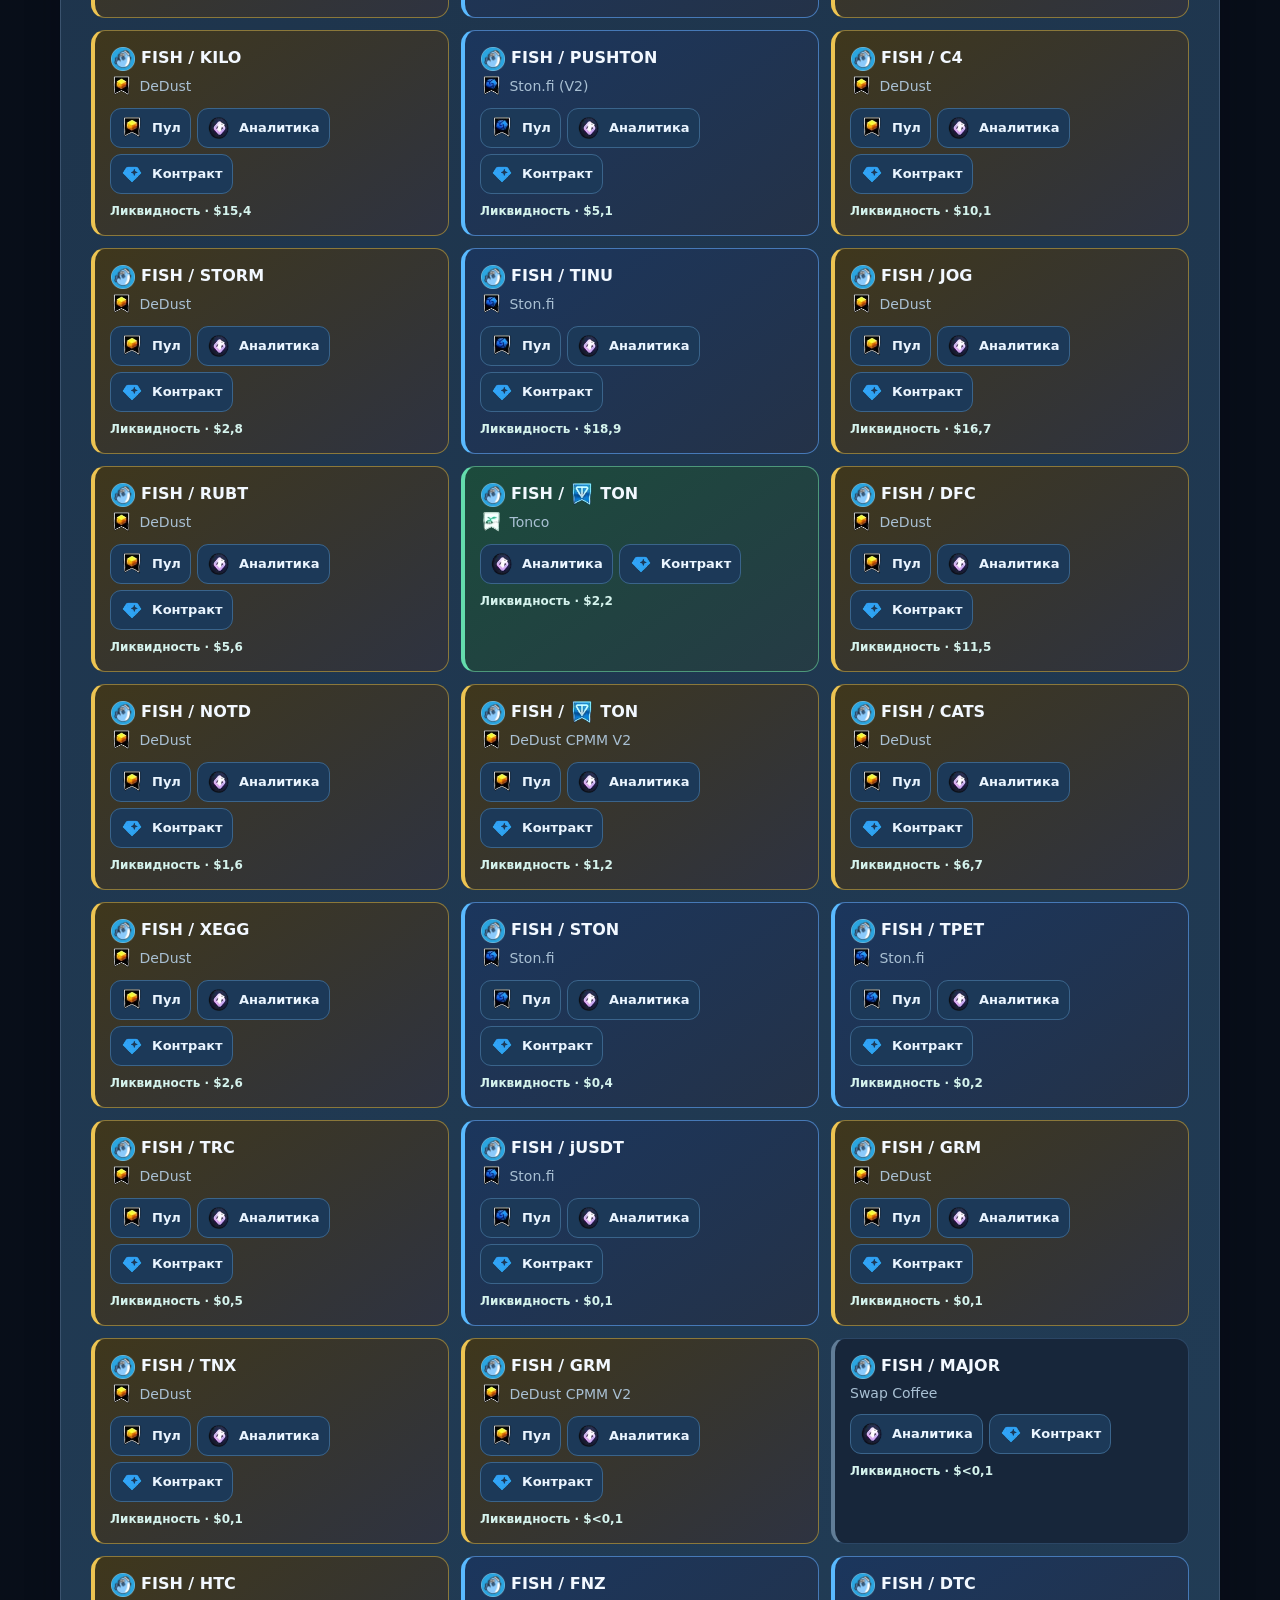
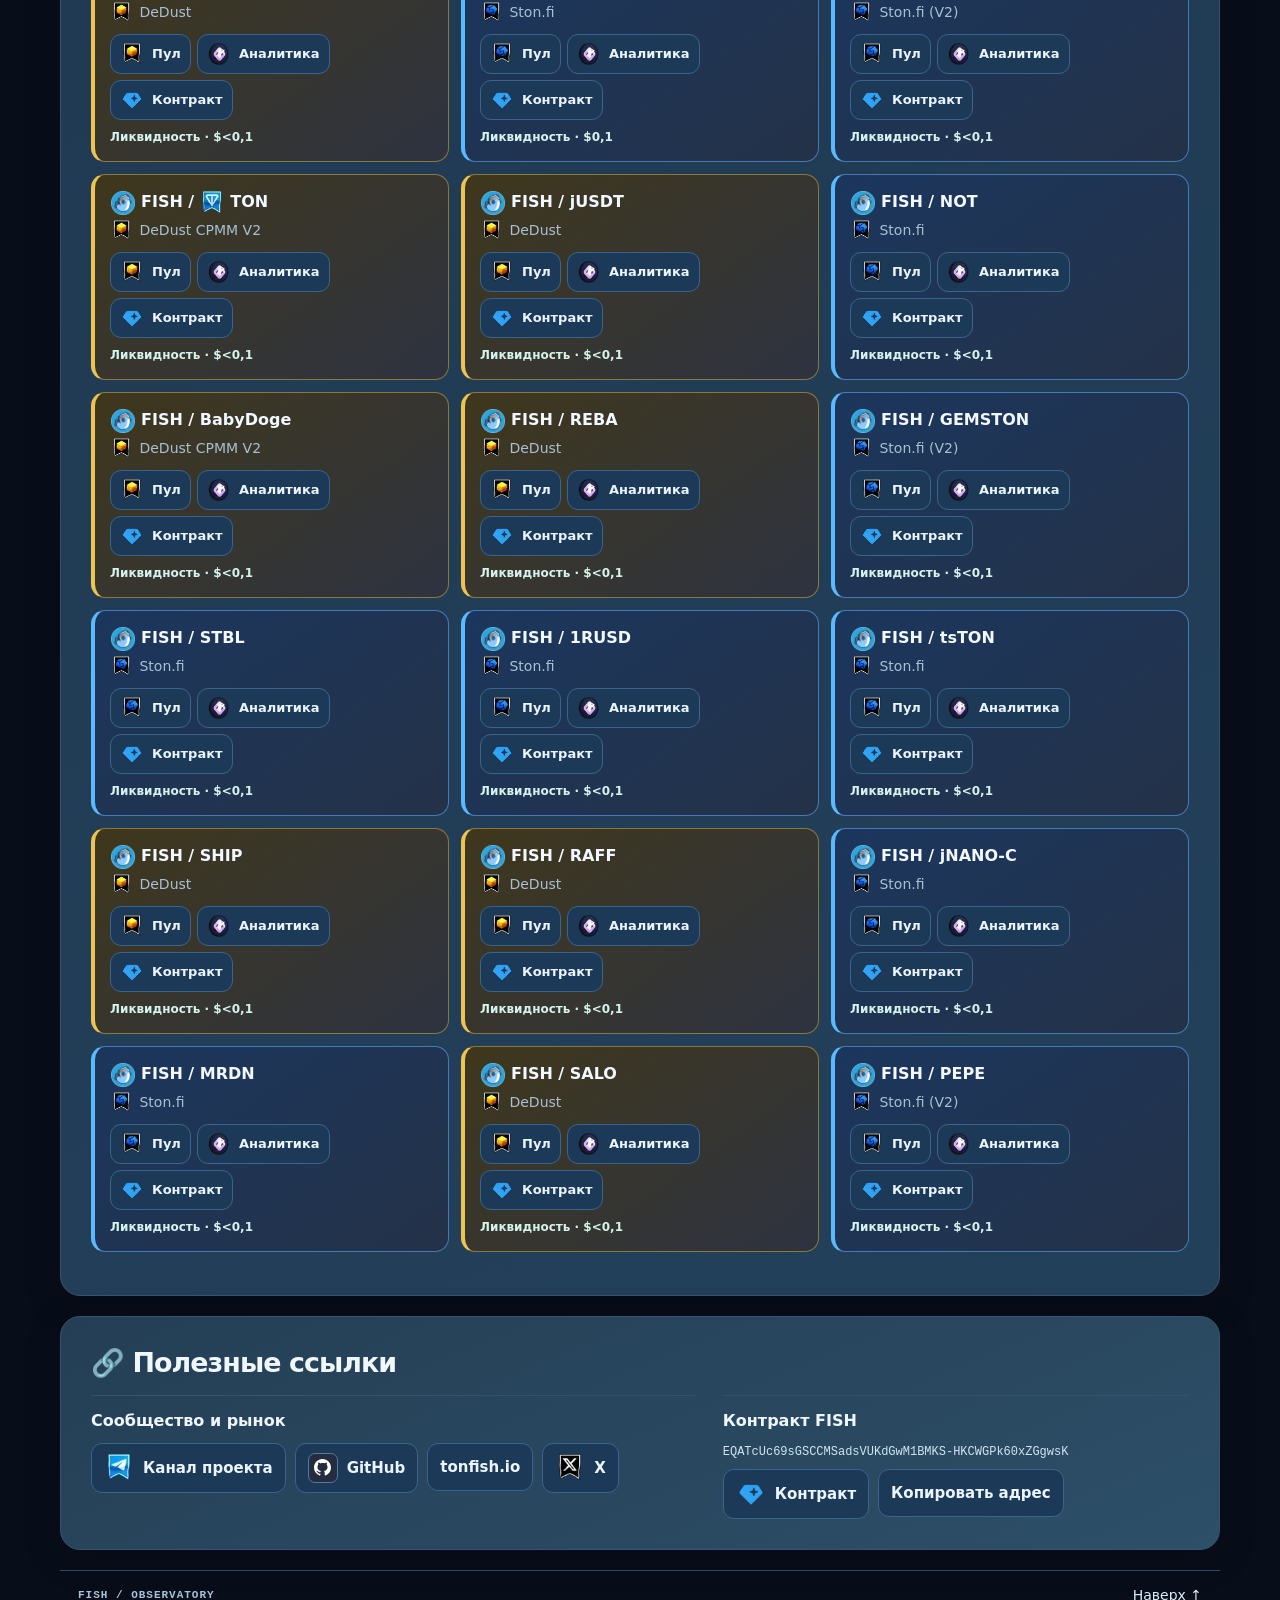
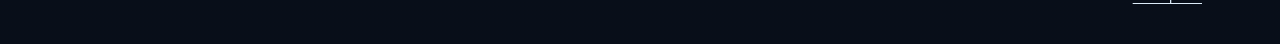
